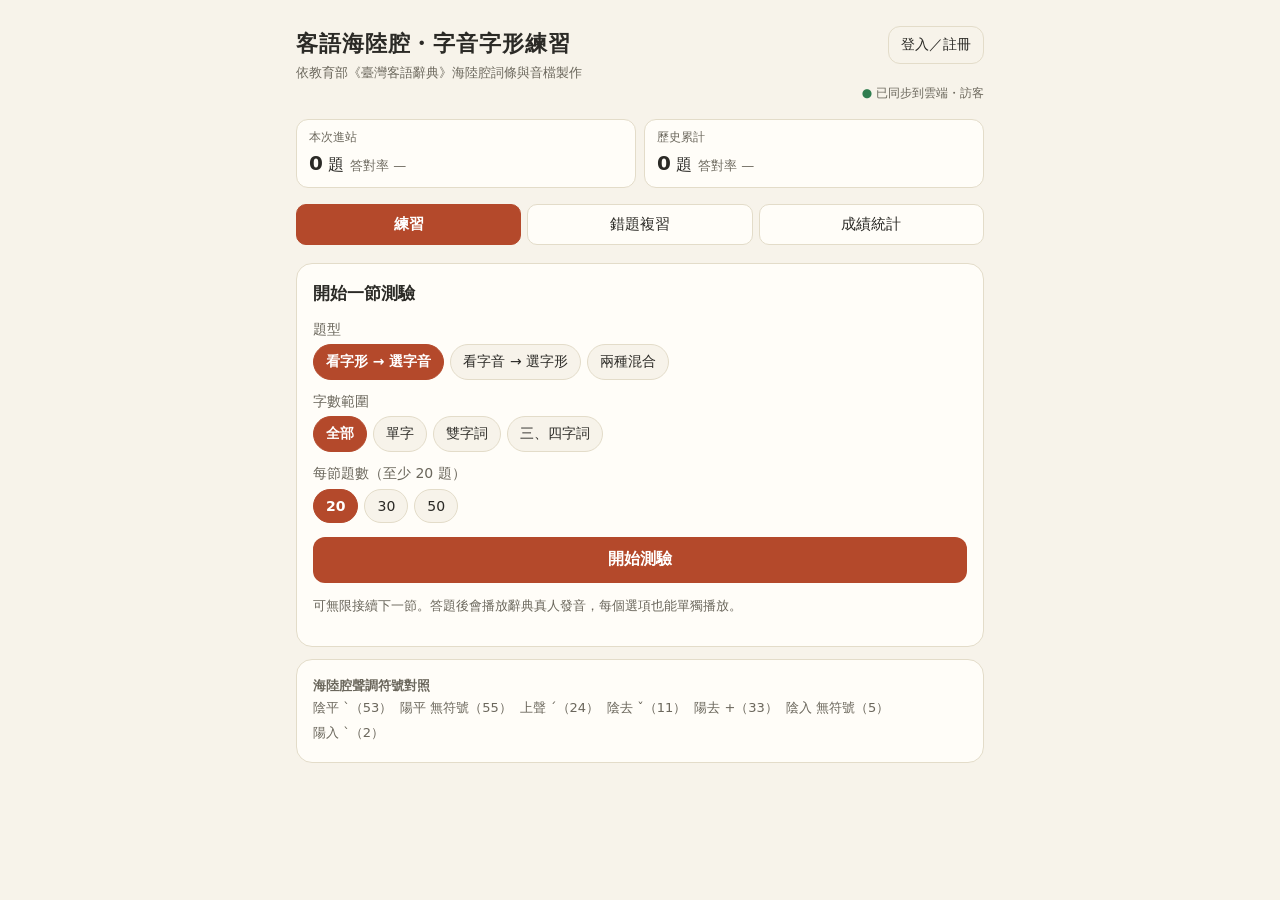
==== index.html @ d8249b53 "客語海陸腔字音字形練 客語海陸腔字音字形練" ====
<!doctype html>
<html lang="zh-Hant-TW">
<head>
<meta charset="utf-8">
<meta name="viewport" content="width=device-width, initial-scale=1">
<title>客語海陸腔字音字形練習</title>
<meta name="description" content="依教育部《臺灣客語辭典》海陸腔詞條，練習字形與字音配對，附語音、訂正解釋與錯題複習。">
<style>
:root{
  --bg:#f7f3ea; --card:#fffdf8; --ink:#2b2a26; --sub:#6b675c; --line:#e3dcc9;
  --brand:#b4492b; --brand-ink:#ffffff; --good:#2f7d4f; --good-bg:#e3f3e8;
  --bad:#b3261e; --bad-bg:#fbe6e3; --hint:#f3e6b8; --chip:#efe8d6;
}
@media (prefers-color-scheme: dark){
  :root:not([data-theme="light"]){
    --bg:#1b1a17; --card:#26241f; --ink:#f1ece0; --sub:#a9a392; --line:#3a372e;
    --brand:#e0714f; --brand-ink:#1b1a17; --good:#6fcf97; --good-bg:#1f3a2a;
    --bad:#ff8a80; --bad-bg:#3d2220; --hint:#4a4120; --chip:#34312a;
  }
}
:root[data-theme="dark"]{
  --bg:#1b1a17; --card:#26241f; --ink:#f1ece0; --sub:#a9a392; --line:#3a372e;
  --brand:#e0714f; --brand-ink:#1b1a17; --good:#6fcf97; --good-bg:#1f3a2a;
  --bad:#ff8a80; --bad-bg:#3d2220; --hint:#4a4120; --chip:#34312a;
}
*{box-sizing:border-box}
html{-webkit-text-size-adjust:100%}
body{margin:0;background:var(--bg);color:var(--ink);
  font-family:"Noto Sans TC","PingFang TC","Microsoft JhengHei",system-ui,sans-serif;line-height:1.6}
.han{font-family:"Noto Serif TC","Hanazono Mincho A","Hanazono Mincho B","TW-Kai","PMingLiU-ExtB","MingLiU-ExtB","Source Han Serif TC","Songti TC",serif}
.wrap{max-width:720px;margin:0 auto;padding:12px 16px 80px}
header{padding:14px 0 6px}
h1{font-size:22px;margin:0;letter-spacing:.04em}
h1 small{display:block;font-size:13px;font-weight:400;color:var(--sub);letter-spacing:0;margin-top:2px}
.stats{display:grid;grid-template-columns:1fr 1fr;gap:8px;margin:10px 0}
.stat{background:var(--card);border:1px solid var(--line);border-radius:12px;padding:8px 12px}
.stat b{display:block;font-size:12px;color:var(--sub);font-weight:500}
.stat span{font-size:20px;font-weight:700}
.stat em{font-style:normal;font-size:13px;color:var(--sub);margin-left:6px}
nav.tabs{display:flex;gap:6px;margin:8px 0 12px;position:sticky;top:0;background:var(--bg);padding:6px 0;z-index:5}
nav.tabs button{flex:1;padding:10px 6px;border:1px solid var(--line);background:var(--card);color:var(--ink);
  border-radius:10px;font-size:15px;cursor:pointer;font-family:inherit}
nav.tabs button[aria-selected="true"]{background:var(--brand);color:var(--brand-ink);border-color:var(--brand);font-weight:700}
.card{background:var(--card);border:1px solid var(--line);border-radius:16px;padding:16px;margin-bottom:12px}
.card h2{font-size:17px;margin:0 0 10px}
label.f{display:block;font-size:14px;color:var(--sub);margin:10px 0 4px}
.seg{display:flex;flex-wrap:wrap;gap:6px}
.seg button{padding:8px 12px;border:1px solid var(--line);background:var(--bg);color:var(--ink);border-radius:999px;font-size:14px;cursor:pointer;font-family:inherit}
.seg button[aria-pressed="true"]{background:var(--brand);color:var(--brand-ink);border-color:var(--brand);font-weight:600}
.btn{display:inline-flex;align-items:center;justify-content:center;gap:6px;padding:12px 18px;border-radius:12px;border:0;
  background:var(--brand);color:var(--brand-ink);font-size:16px;font-weight:700;cursor:pointer;font-family:inherit;min-height:46px}
.btn.ghost{background:transparent;color:var(--ink);border:1px solid var(--line);font-weight:500}
.btn.block{width:100%}
.btn:disabled{opacity:.5;cursor:default}
.progress{height:8px;background:var(--chip);border-radius:99px;overflow:hidden;margin:6px 0 12px}
.progress i{display:block;height:100%;background:var(--brand);width:0;transition:width .3s}
.qhead{display:flex;justify-content:space-between;font-size:13px;color:var(--sub)}
.prompt{font-size:13px;color:var(--sub);margin-top:10px}
.stem{text-align:center;margin:8px 0 16px;word-break:break-all}
.stem.form{font-size:48px;line-height:1.25}
.stem.sound{font-size:30px;font-weight:600;line-height:1.5}
.opts{display:grid;gap:10px}
.opt{display:flex;align-items:stretch;border:2px solid var(--line);border-radius:14px;background:var(--bg);overflow:hidden}
.opt .pick{flex:1;text-align:left;border:0;background:transparent;color:var(--ink);padding:12px 14px;cursor:pointer;font-family:inherit;font-size:20px;min-height:56px}
.opt .pick .k{display:inline-block;width:24px;height:24px;line-height:24px;text-align:center;border-radius:50%;background:var(--chip);font-size:13px;margin-right:8px;vertical-align:middle;font-family:system-ui}
.opt .pick .t{vertical-align:middle}
.opt .pick .sub{display:none;font-size:13px;color:var(--sub);margin-top:4px;font-family:"Noto Sans TC","Microsoft JhengHei",sans-serif}
.opt .spk{display:none;border:0;border-left:1px solid var(--line);background:var(--chip);color:var(--ink);width:56px;font-size:22px;cursor:pointer}
.opt .spk.playing{background:var(--hint)}
.answered .opt .pick{cursor:default}
.answered .opt .pick .sub{display:block}
.answered .opt .spk{display:block}
.opt.correct{border-color:var(--good);background:var(--good-bg);box-shadow:0 0 0 3px color-mix(in srgb,var(--good) 30%,transparent)}
.opt.wrong{border-color:var(--bad);background:var(--bad-bg)}
.opt.correct .k{background:var(--good);color:#fff}
.opt.wrong .k{background:var(--bad);color:#fff}
.explain{margin-top:14px;border-radius:12px;padding:12px 14px;background:var(--chip);font-size:15px}
.explain.ok{background:var(--good-bg)}
.explain.no{background:var(--bad-bg)}
.explain h3{margin:0 0 6px;font-size:16px}
.explain p{margin:4px 0}
.explain .pron{font-weight:700;font-size:18px}
.explain .eg{color:var(--sub);font-size:14px}
.tag{display:inline-block;background:var(--hint);border-radius:6px;padding:0 6px;font-size:13px;margin:0 2px}
.actions{display:flex;gap:8px;margin-top:14px;flex-wrap:wrap}
.actions .btn{flex:1}
.grid3{display:grid;grid-template-columns:repeat(3,1fr);gap:8px;text-align:center}
.big{font-size:30px;font-weight:700}
.muted{color:var(--sub);font-size:13px}
table{width:100%;border-collapse:collapse;font-size:14px}
th,td{padding:6px 4px;border-bottom:1px solid var(--line);text-align:left;vertical-align:middle}
.bar{height:10px;background:var(--chip);border-radius:99px;overflow:hidden;min-width:60px}
.bar i{display:block;height:100%;background:var(--good)}
.wl{display:flex;align-items:center;gap:8px;padding:8px 0;border-bottom:1px solid var(--line)}
.wl .w{font-size:22px;min-width:64px}
.wl .p{flex:1;font-size:14px}
.wl .p small{display:block;color:var(--sub)}
.mini{border:1px solid var(--line);background:var(--chip);color:var(--ink);border-radius:8px;padding:6px 10px;cursor:pointer;font-size:16px}
.mini.playing{background:var(--hint)}
.sync{font-size:12px;color:var(--sub);text-align:right}
.sync.ok::before{content:"● ";color:var(--good)}
.sync.err::before{content:"● ";color:var(--bad)}
.toast{position:fixed;left:50%;bottom:24px;transform:translateX(-50%);background:#222;color:#fff;padding:10px 16px;border-radius:10px;font-size:14px;opacity:0;pointer-events:none;transition:opacity .25s;z-index:20;max-width:90%}
.toast.show{opacity:1}
.legend{font-size:13px;color:var(--sub)}
.legend span{display:inline-block;margin:2px 8px 2px 0}
.hide{display:none!important}
.hrow{display:flex;gap:10px;align-items:flex-start;justify-content:space-between}
.acct{min-height:38px;padding:8px 12px;font-size:14px;flex:none;max-width:48%;overflow:hidden;text-overflow:ellipsis;white-space:nowrap}
.modal{position:fixed;inset:0;background:rgba(0,0,0,.5);display:flex;align-items:center;justify-content:center;padding:16px;z-index:30;overflow:auto}
.modal .card{width:100%;max-width:420px;margin:0}
.inp{width:100%;padding:12px;border:1px solid var(--line);border-radius:10px;background:var(--bg);color:var(--ink);font-size:16px;font-family:inherit}
.modal a{color:var(--brand)}
@media (min-width:560px){ .stem.form{font-size:60px} .opts{grid-template-columns:1fr 1fr} }
</style>
</head>
<body>
<div class="wrap">
  <header>
    <div class="hrow">
      <h1>客語海陸腔・字音字形練習<small>依教育部《臺灣客語辭典》海陸腔詞條與音檔製作</small></h1>
      <button class="btn ghost acct" id="btnAuth">登入／註冊</button>
    </div>
    <div class="sync" id="sync">連線中…</div>
  </header>

  <div class="stats" aria-live="polite">
    <div class="stat"><b>本次進站</b><span id="sSessN">0</span> 題<em id="sSessR">答對率 —</em></div>
    <div class="stat"><b>歷史累計</b><span id="sAllN">0</span> 題<em id="sAllR">答對率 —</em></div>
  </div>

  <nav class="tabs" role="tablist">
    <button role="tab" id="tabPractice" aria-selected="true" data-tab="practice">練習</button>
    <button role="tab" id="tabReview" aria-selected="false" data-tab="review">錯題複習</button>
    <button role="tab" id="tabStats" aria-selected="false" data-tab="stats">成績統計</button>
  </nav>

  <main>
    <!-- 練習設定 -->
    <section id="vSetup">
      <div class="card">
        <h2>開始一節測驗</h2>
        <label class="f">題型</label>
        <div class="seg" id="segMode">
          <button data-v="form2sound" aria-pressed="true">看字形 → 選字音</button>
          <button data-v="sound2form" aria-pressed="false">看字音 → 選字形</button>
          <button data-v="mixed" aria-pressed="false">兩種混合</button>
        </div>
        <label class="f">字數範圍</label>
        <div class="seg" id="segLen">
          <button data-v="all" aria-pressed="true">全部</button>
          <button data-v="1" aria-pressed="false">單字</button>
          <button data-v="2" aria-pressed="false">雙字詞</button>
          <button data-v="34" aria-pressed="false">三、四字詞</button>
        </div>
        <label class="f">每節題數（至少 20 題）</label>
        <div class="seg" id="segN">
          <button data-v="20" aria-pressed="true">20</button>
          <button data-v="30" aria-pressed="false">30</button>
          <button data-v="50" aria-pressed="false">50</button>
        </div>
        <div class="actions"><button class="btn block" id="btnStart">開始測驗</button></div>
        <p class="muted">可無限接續下一節。答題後會播放辭典真人發音，每個選項也能單獨播放。</p>
      </div>
      <div class="card legend">
        <b>海陸腔聲調符號對照</b><br>
        <span>陰平 ˋ（53）</span><span>陽平 無符號（55）</span><span>上聲 ˊ（24）</span><span>陰去 ˇ（11）</span><span>陽去 +（33）</span><span>陰入 無符號（5）</span><span>陽入 ˋ（2）</span>
      </div>
    </section>

    <!-- 作答 -->
    <section id="vQuiz" class="hide">
      <div class="card" id="qCard">
        <div class="qhead"><span id="qSec">第 1 節</span><span id="qNo">1 / 20</span></div>
        <div class="progress"><i id="qBar"></i></div>
        <div class="prompt" id="qPrompt"></div>
        <div class="stem" id="qStem"></div>
        <div class="opts" id="qOpts"></div>
        <div class="explain hide" id="qExp"></div>
        <div class="actions hide" id="qActs">
          <button class="btn ghost" id="btnReplay">🔊 再聽題目</button>
          <button class="btn" id="btnNext">下一題 ▶</button>
        </div>
      </div>
      <button class="btn ghost block" id="btnQuit">結束本節並回到首頁</button>
    </section>

    <!-- 小節結果 -->
    <section id="vResult" class="hide"></section>

    <!-- 複習 -->
    <section id="vReview" class="hide"></section>

    <!-- 統計 -->
    <section id="vStats" class="hide"></section>
  </main>
</div>
<div class="modal hide" id="authBox" role="dialog" aria-modal="true" aria-labelledby="authTitle">
  <form class="card" id="authForm" autocomplete="on">
    <h2 id="authTitle">會員登入</h2>
    <div class="seg" id="authTabs">
      <button type="button" data-m="login" aria-pressed="true">登入</button>
      <button type="button" data-m="signup" aria-pressed="false">註冊</button>
    </div>
    <label class="f" for="aEmail" id="aEmailL">電子信箱</label>
    <input class="inp" id="aEmail" type="email" autocomplete="email" required>
    <label class="f" for="aPw" id="aPwL">密碼（至少 6 個字元）</label>
    <input class="inp" id="aPw" type="password" autocomplete="current-password" minlength="6">
    <p class="muted" id="aMsg" role="status"></p>
    <div class="actions"><button class="btn" id="aGo" type="submit">登入</button><button class="btn ghost" id="aClose" type="button">先以訪客使用</button></div>
    <p class="muted"><a href="#" id="aForgot">忘記密碼？</a>　登入後，成績與錯題庫可在不同裝置同步；原本這台裝置的訪客成績會自動併入帳號。</p>
  </form>
</div>
<div class="toast" id="toast"></div>

<script>
/* ================= 設定 ================= */
const SB_URL="https://ktsmglzfefzqhcuomkll.supabase.co";
const SB_KEY="eyJhbGciOiJIUzI1NiIsInR5cCI6IkpXVCJ9.eyJpc3MiOiJzdXBhYmFzZSIsInJlZiI6Imt0c21nbHpmZWZ6cWhjdW9ta2xsIiwicm9sZSI6ImFub24iLCJpYXQiOjE3OTA5ODk1ODIsImV4cCI6MjEwNjU2NTU4Mn0.lUqXBvu08UcNbUG4oprHgB-vDdq1NVybJeIF-fjJZR0";
const AUDIO_BASE="https://hakkadict.moe.edu.tw/static/audio/";
const TONES={"53":["陰平","ˋ"],"55":["陽平",""],"24":["上聲","ˊ"],"11":["陰去","ˇ"],"33":["陽去","+"],"5":["陰入",""],"2":["陽入","ˋ"]};
/* 資料欄位：[序號, 詞目, 音讀(數字調), 音檔, 釋義, 例句] */
const RAW=[[45,"長年菜","chong55 ngien55 coi11","45-2-1-1-l.mp3","一種臺灣民間過年時吃的菜餚，象徵長壽。將芥菜洗淨切段，汆燙後以薑爆炒，並加入高湯燉煮而成。","過年愛用肥湯來炆長年菜食。"],[49,"出年假","chud5 ngien55 ga11","50-2-1-1-l.mp3","出年關。農曆正月初五後，為年假的結束。","出年假過後，大家都愛去上班咧。(正月初五後，大家都要去上班了。)"],[386,"入年假","ngib2 ngien55 ga11","394-2-1-1-l.mp3","農曆12月25日以後，開始進入過年假期。","頭擺入年假過後，就開始打甜粄準備過年。"],[395,"年三十","ngien55 sam53 shib2","404-2-1-1-l.mp3","除夕。舊曆年的最後一天，在農曆十二月二十九日或三十日。","今晡日係年三十，大家都會轉老屋團圓。"],[2270,"餔娘","bu53 ngiong55","2339-2-1-1-l.mp3","妻子、老婆。","阿舅公一生人都無討餔娘，老咧已孤栖。(舅公一輩子都沒娶老婆，老來很孤寂。)"],[2274,"阿伯","a33 bag5","2345-2-1-1-l.mp3","1.伯父。父親的哥哥。 2.年紀長於父親的男人。","昨暗晡阿伯請大家食飯。(昨天晚上伯父請大家吃飯。)"],[2275,"阿爸","a33 ba53","2346-2-1-1-l.mp3","爸爸、父親。","阿爸今年退休以後愛轉去莊下戴。"],[2319,"茶米","ca55 mi24","2391-2-1-1-l.mp3","經過加工乾燥烘焙，可沖泡的茶葉。","這茶米係今年正摘个春茶，請來食一杯。(（這茶葉是今年剛採的春茶，請喝一杯。）)"],[2504,"春聯","chun53 lien55","2587-2-1-1-l.mp3","農曆新年時，以紅紙書寫並張貼在大門兩側的吉祥聯語。","阿爸當會寫大字，見到過年都會自家寫春聯來貼。"],[2765,"宮廟","giung53 miau33","2860-2-1-1-l.mp3","廟宇。奉祀神佛、先賢聖哲的處所。","臺灣个宮廟起到當靚，過年過節當多人去拜。"],[2798,"恭喜發財","giung53 hi24 fad5 coi55","2894-2-1-1-l.mp3","祝他人發財，為新年祝賀的吉祥話。","新正年頭，大家相見面都會講恭喜發財。"],[3001,"財神爺","coi55 shin55 rha55","3113-2-1-1-l.mp3","1.神話傳說中掌管錢財的神。 2.戲稱掌管錢財或能給人錢財的人。","過年个時節，當多人都會去拜財神爺求財運。(過年的時候，很多人都會去拜財神爺祈求財運。)"],[3468,"發粄","fad5 ban24","3595-2-1-1-l.mp3","發糕。一種以米漿摻入發粉與糖，蒸製而成的粄食。多用於春節或祭祖之時，以象徵大發好運。","阿米姊炊个發粄盡得訣，逐年過年當多人拜託佢炊。(阿米姐蒸的發糕很得要領，每年過年有很多人拜託他蒸。)"],[4070,"甜粄","tiam55 ban24","4232-2-1-1-l.mp3","年糕。糯米磨漿壓乾，摻入砂糖搓揉攪拌後，放入蒸籠蒸製而成。外觀呈淡褐色。農曆過年時，用來祭祖、敬神，也是重要的年節食品。","頭擺見天穿日，阿婆就會煎甜粄來拜神。(以前每到天穿日，奶奶就會煎年糕來拜神。)"],[4145,"水粄","shui24 ban24","4315-2-1-1-l.mp3","用小碗盛在來米漿，蒸炊而成的粄。有甜、鹹兩種口味。甜水粄由拌入砂糖或黑糖的米漿製成，呈棕色。鹹水粄則由米漿加入少許鹽…","食朝食水粄仔較毋耐飽，吂到晝就肚屎枵咧。(早餐吃水粄較不耐飽，還沒到中午就餓了。)"],[4997,"阿","a33","hk0000000001-1-2","2.語頭，用於排行、小名之前，常與「牯、嫲……」等連用，來表示稱呼。 3.表疑問、驚訝等語氣。 1.敬詞，多用於長輩…","阿祥牯。"],[4998,"阿妗","a33 zim55","hk0000000009-1-2","稱謂。指嬸嬸。","後日愛去阿妗屋下看人迎龍。(（後天要去嬸嬸家看人舞龍。）)"],[4999,"阿公婆","a33 gung53 po55","hk0000000020-1-2","祖先。","過年過節，大家都會轉來老屋敬阿公婆。(（逢年過節，大家都會回來老家拜祖先。）)"],[5000,"阿公太","a33 gung53 tai11","hk0000000021-1-2","稱謂。曾祖父，稱呼父親的祖父。","阿公太歲數恁大，身體還當健。(曾祖父的年紀很大但身體還很健康。)"],[5001,"阿姆哀","a33 me53 oi53","hk0000000023-1-2","驚嘆語氣詞。意指「哎呀！我的媽呀！我的天啊！」等。","阿姆哀！恁酸个虎頭柑你也敢食！(（我的天呀！那麼酸的虎頭柑你也敢吃！）)"],[5002,"阿婆官","a33 po55 gon53","hk0000000024-1-2","喻做事沒有魄力，軟弱無能的主事者。","縣長係父母官，愛惜子民係應該，毋好變到阿婆官，喃喃呢呢。(縣長是父母官，應該要疼惜縣民，不可變成軟弱無能，沒有魄力的官。)"],[5003,"阿山仔","a33 san53 er55","hk0000000025-1-2","過去對外省人不禮貌的稱呼。","這下大家看著外省人，毋會喊佢阿山仔咧。(（現在大家看到外省人，不會叫他「阿山仔」了。）)"],[5008,"亞","a24","hk0000000034-1-2","1.比較次一級的。 2.亞細亞洲的簡稱。","亞軍。"],[5009,"亞聖","a24 shin11","hk0000000036-1-2","道德才學僅次於聖人的人，一般指孟子而言。","「亞聖」孟子係戰國時代人，一生人發揚孔子个思想。(亞聖孟子是戰國時代人，一生發揚孔子的學說。)"],[5010,"啞","a24","hk0000000037-1-2","1.人或動物因生理缺陷或疾病而喪失說話的功能，無法發聲。 2.形容嗓子乾澀、發音困難，聲音枯竭。 3.小孩子學說話的…","啞仔。"],[5011,"啞仔","a24 er55","hk0000000038-1-2","啞巴。","莫看佢係啞仔，佢个手斯非常巧哦！(（別看他是個啞巴，他的手可是很靈巧哦！）)"],[5012,"啞口無言","a24 kieu24 vu55 ngien55","hk0000000040-1-2","質問、駁斥時沉默不語或無言以對，或理屈詞窮、無話可說。","被告分法官問到啞口無言。(被告被法官問到啞口無言。)"],[5013,"押","ab5","hk0000000041-1-2","1.在文書或契約上簽名或畫記號。 2.把財物交給他人作擔保。 3.拘留。 4.跟隨看管。 5.賭博下注。","畫押。"],[5014,"押韻","ab5 rhun33","hk0000000043-1-2","詩詞歌賦中，某些句子的末字，使用韻母相同或相近的字，使音調和諧優美。","佢个詩文作品押韻押著已和諧好聽，讀起來當有韻味。(他的詩文作品押韻押得很和諧好聽，讀起來很有韻味。)"],[5015,"鴨","ab5","hk0000000044-1-2","動物名。游禽類，嘴扁腳短，趾間有連蹼，善游，不善飛。可分為家鴨、野鴨兩種。",""],[5016,"鴨春","ab5 chun53","hk0000000045-1-2","鴨蛋的委婉語。平常生活上多講鴨卵，在山歌上則用鴨春。","鴨春比雞卵大一息仔，已多農家人拿來滷鹹卵。(鴨蛋比雞蛋大一些，許多農家拿來醃鹹蛋。)"],[5017,"鴨仔","ab5 er55","hk0000000046-1-2","鴨子。「田鴨」和「番鴨」均為鴨的品種。一般而言，「雌田鴨」因會生蛋，所以人類加以飼養以收其蛋；「水鴨仔」指的是「雁鴨…","有盡多隻鴨仔在陂塘肚泅水。(有很多隻鴨子在池塘裡游泳。)"],[5018,"鴨肉","ab5 ngiug5","hk0000000050-1-2","鴨肉。","鴨肉當好食。(鴨肉很好吃。)"],[5019,"鴨仔聽雷","ab5 er55 tang53 lui55","hk0000000054-1-2","像鴨子聽見雷聲一般，聽不出所以然。比喻一個人對所接收的訊息無法理解。","阿婆聽英文歌就像鴨仔聽雷共樣。(奶奶聽英文歌就像鴨子聽雷般，什麼都聽不懂。)"],[5022,"壓制","ab5 zhi11","hk0000000060-1-2","1.用強力使對方就範。 2.一種柔道動作。以身軀伏壓對手，使其無法反抗。","中共用武力壓制天安門事件。(中共用武力壓制天安門事件。)"],[5023,"扼","ag5","hk0000000061-1-2","1.用力掐住。 2.握。","扼頸根。"],[5024,"扼手","ag5 shiu24","hk0000000062-1-2","握手。彼此伸出手相互握住，以表示友善或禮貌。","開幕酒會个時節，市長摎在場个人客扼手問好。(（開幕酒會上，市長跟在場的客人握手問好。）)"],[5025,"軛","ag5","hk0000000063-1-2","架於牛、馬頸背上用以拉車的曲木。","牛軛。"],[5026,"挨","ai53","hk0000000064-1-2","1.靠近、迫近。 2.拖延、消磨、等待。 3.依照次序。 4.摩擦、擠。","挨兼來。"],[5027,"挨粄","ai53 ban24","hk0000000065-1-2","將米和水磨成米漿。","原在人逐年過年就會挨粄來做甜粄、發粄摎菜頭粄。(以前人每年過年都會將米磨成漿來做年糕、發糕及蘿蔔糕。)"],[5028,"挨礱","ai53 lung55","hk0000000066-1-2","碾米。用轉動磨石的方式將穀的外殼脫去。","頭擺个莊下人，愛摎穀㧡去礱間挨礱，盡辛苦。(以前的鄉下人，要將穀挑去碾米廠碾米，很辛苦。)"],[5029,"挨著神頭","ai53 do24 shin55 teu55","hk0000000067-1-2","遭逢到凶神惡鬼而導致身體不適或遇事不順。","恁久毋知係挨著神頭無？身體毋係幾鬆爽，做事又無順序。(近來不知是否沖撞了神煞？身體不是很舒服，工作又不順利。)"],[5030,"挨礱披波","ai53 lung55 pi53 po53","hk0000000068-1-2","1.螳螂。一種昆蟲，節肢動物，全身呈綠色或土黃色，體長、腹部肥大，頭呈扁三角形，前肢作鎌形有刺，用以捕食他蟲。 2.…","娘婆頂高停一隻挨礱披波，面前兩支腳迎啊迎仔，像伐鐮樣。(芒草上停了一隻螳螂，面前兩隻腳揮來揮去，像劈草刀一般。)"],[5031,"挨生挨死","ai53 sang53 ai53 si24","hk0000000069-1-2","隱忍苟活。","戰國時代个越王句踐臥薪嘗膽，挨生挨死，就全全係為著報仇、收回失土。(戰國時代的越王句踐臥薪嘗膽，隱忍苟活，全都是為了報仇、收復失土。)"],[5032,"挨身過去","ai53 shin53 go11 hi11","hk0000000070-1-2","人多很擁擠，側著身子走過去；形容擦身而過。",""],[5034,"唉","ai53","hk0000000072-1-2","嘆詞。表示驚訝的語氣。","唉哦！你仰會恁慶？(哎唷！你怎會這麼厲害？)"],[5036,"唉","ai53","hk0000000074-1-2","嘆詞。表示驚訝或讚美的語氣。","唉哉。"],[5037,"唉","ai24","hk0000000075-1-2","嘆詞。表示驚訝或痛苦的語氣。","唉喲！"],[5038,"矮","ai24","hk0000000076-1-2","1.形容人的身材短小，與「高」相對。 2.卑下的。","矮牯仔。"],[5039,"矮細","ai24 se11","hk0000000077-1-2","形容一個人身材短小。","這儕人生來已矮細。(這個人生來就身材很短小。)"],[5040,"矮頓頓","ai24 dun24 dun24","hk0000000079-1-2","形容身材矮矮胖胖的樣子。亦可說「矮頓頓仔」。","該隻細妹仔雖然生來矮頓頓，毋過做事已遽板。(那個女孩子雖然長得矮矮胖胖的，但是做事情很索利。)"],[5041,"矮古董","ai24 gu24 dung24","hk0000000080-1-2","（眨）身材短小的人。","該矮古董盡有學問。(那個矮子很有學問。)"],[5045,"隘","ai11","hk0000000084-1-2","1.險要的地方。 2.古時防人入侵的山棧。","隘口。"],[5046,"隘寮下","ai11 liau55 ha53","hk0000000086-1-2","守隘口的人住的草寮。","這下个苗栗公館老名安做隘寮下，因為清朝時節棧有隘勇。(現在的苗栗公館舊地名叫隘寮下，因為清朝有隘勇進駐。)"],[5047,"庵","am53","hk0000000087-1-2","1.圓頂的小草屋。 2.尼姑住的廟堂。","草庵。"],[5048,"掩","am53","hk0000000089-1-2","1.遮蔽、遮蓋。 2.綁編物件以圍住。","掩等。"],[5049,"醃","am53","hk0000000090-1-2","原指用鹽漬物，今指鹽漬的或醃製用的。","醃瓜仔（醃漬的越瓜或越瓜）、醃缸(寬口大腹之陶缸，常用於醃漬蔬菜、肉類)"],[5050,"醃瓜仔","am53 gua53 er55","hk0000000092-1-2","1.越瓜；拿來製醬瓜的生瓜。 2.醬瓜。","這條醃瓜仔皮當賁，削斯毋得落。(（這條越瓜皮很厚，很難削。）)"],[5051,"掩","am24","hk0000000093-1-2","隱藏、掩藏。","掩磡。"],[5052,"掩磡","am24 kam24","hk0000000094-1-2","隱匿、藏匿。","恁大个事情，無法度掩磡。(這樣大的事，沒法子隱匿。)"],[5053,"盦","am53","hk0000000095-1-2","1.器皿的蓋子。 2.古代用來裝盛食物的器皿。","打盦覆。"],[5054,"盦盦覆","am53 am53 pug5","hk0000000096-1-2","1.物體的正面朝下趴覆。 2.趴著。","老時人起屋，屋頂揚紅瓦，張槽挺挺昂，覆槽盦盦覆，恁樣就毋會漏水咧！(早期人蓋房子，屋頂蓋紅瓦，凹面瓦仰躺舖，凸面瓦覆蓋上去，這樣就不會漏水啦！)"],[5055,"暗","am11","hk0000000097-1-2","1.不明亮的、光線不足的、黑夜的。與「明」相對。 2.祕密不使人知、不公開的。與「明」相對。","暗摸叮咚。"],[5056,"暗暗","am11 am11","hk0000000098-1-2","很暗的樣子。","天色看起來暗暗，怕會落水囉！(（天色看起來很暗，恐怕會下雨了！）)"],[5057,"暗昏","am11 fun53","hk0000000101-1-2","指太陽下山後天色變暗。","做忒事，堵堵暗昏，大家遽遽轉屋下。(事做完時剛好天黑，大家趕緊回家。)"],[5058,"暗號","am11 ho33","hk0000000102-1-2","暗中所做的記號。","佢驚自家个皮箱仔摎別人个搞共下，所以在皮箱仔項做暗號。(他怕自己的皮箱和別人的搞混，所以在皮箱上做暗號。)"],[5059,"暗巷","am11 hong33","hk0000000103-1-2","黑暗的街道。","斷烏咧，在暗巷肚行，試著當得人驚。(（天黑了，在暗巷裡走，覺得很令人害怕。）)"],[5060,"暗窿","am11 lung55","hk0000000104-1-2","1.隧道。 2.密道。隱密的地道。","施工單位準備對這座山仔个底下打一條暗窿，方便大家通行。(施工單位準備從這座山底部打通一條暗道，方便大家通行。)"],[5061,"暗殺","am11 sad5","hk0000000106-1-2","乘人不備而暗中殺害。","證人驚會分人暗殺，要求警察保護佢。(證人怕會被人暗殺，要求警察保護他。)"],[5062,"暗示","am11 shi33","hk0000000107-1-2","用間接、含蓄的方法來表達意思。","老妹暗示𠊎，今晡日係佢个生日。(妹妹暗示我，今天是她的生日。)"],[5063,"暗算","am11 son11","hk0000000108-1-2","1.心算。 2.暗地裡算計害人。","阿婆無讀書，毋過佢暗算當慶，開雜貨店錢銀毋識算差。(奶奶沒讀書，不過他心算很厲害，開雜貨店金錢不曾算錯。)"],[5064,"暗晡夜","am11 bu53 rha33","hk0000000110-1-2","今天晚上。","暗晡夜，你有閒無？(今天晚上，你有空嗎？)"],[5065,"暗冬冬","am11 dung53 dung53","hk0000000111-1-2","形容很暗、無光亮的樣子。","這間房裡背無半盞燈，看起來暗冬冬。(（這間房間裡一盞燈也沒有，看起來暗暗的。）)"],[5066,"暗晡時頭","am11 bu53 shi55 teu55","hk0000000113-1-2","夜晚時分。","好天个暗晡時頭，大家坐在禾埕尞涼，當鬆爽。(晴天的晚上，大家坐在院子乘涼，很舒爽。)"],[5067,"暗箭難防","am11 zien11 nan55 fong55","hk0000000114-1-2","暗中有意的傷害很難防範。","人講：「暗箭難防。」這就係愛𫣆細義提防小人个暗中陷害。(人說：「暗箭難防。」這就是要我們小心提防小人的暗中陷害。)"],[5068,"暗箭傷人","am11 zien11 shong53 ngin55","hk0000000115-1-2","乘人不備，暗中使用不正當手段傷害他人。","阿姆哀！暗箭傷人个事情你也做得出來。(我的媽呀！暗中傷害他人的事情你也做得出來。)"],[5069,"暗摸叮咚","am11 mo53 din55 dung55","hk0000000116-1-2","漆黑一片，天色或周遭空間暗得看不見的樣子。","停電个時節，滿哪仔都暗摸叮咚，摸毋著路來行。(（停電的時候，漆黑一片，摸不到路來走。）)"],[5072,"盎","ang53","hk0000000121-1-2","盛液體的瓶子。","盎仔。"],[5073,"盎","ang55","hk0000000122-1-2","",""],[5074,"盎零","ang55 lang55","hk0000000123-1-2","固執，處事不知依常規進行。","你仰般恁盎零？任講都講毋會伸俥！"],[5075,"凹","au55","hk0000000124-1-2","內縮、陷下之處。","腳凹（膝蓋後方部位）、手凹（手肘內側部位）、山凹(山陷下去的地方)。"],[5078,"拗","au24","hk0000000127-1-2","1.折。使物斷裂。 2.使物彎曲。","拗花（折花）、拗牛眼（採龍眼）。"],[5079,"拗花","au24 fa53","hk0000000128-1-2","採摘花朵。","在公園儘採拗花會分人罰。(在公園隨意摘花會被罰。)"],[5080,"拗腰","au24 rhau53","hk0000000129-1-2","前後彎腰、左右側彎。","朝晨頭个公園肚，有人在該打拳，有人拗腰，大家運動保康健。(早晨時分的公園裡，有人在那打拳，有人彎腰，大家運動保健康。)"],[5081,"詏","au11","hk0000000131-1-2","動。辯駁、爭辯。","詏數（為錢財或帳目爭論）、詏嘴（爭論、爭辯）、相詏（互相爭辯）、硬詏(強辯)"],[5082,"懊","au11","hk0000000134-1-2","反悔怨恨。","懊惱。"],[5083,"巴","ba53","hk0000000136-1-2","1.奉承、討好。 2.手掌。 3.身體向前傾靠在物體上。","巴結。"],[5085,"巴掌","ba53 zhong24","hk0000000138-1-2","手掌。","阿爸將糖仔放到老妹个手巴掌項。(爸爸把糖果放到妹妹的手掌上。)"],[5086,"巴掌嫲","ba53 zhong24 ma55","hk0000000139-1-2","手掌。","佢个巴掌嫲大又有力，排球拍啊去，無人擋得核。(他的手掌大而有力，排球拍出去，沒人擋得住。)"],[5087,"叭","ba53","hk0000000140-1-2","見【喇叭】。",""],[5088,"芭","ba53","hk0000000141-1-2","見【芭蕉】。",""],[5089,"爸","ba53","hk0000000143-1-2","稱謂。泛指子女對父親的一種稱呼。","阿爸。"],[5090,"笆","ba53","hk0000000146-1-2","用竹子圍成的柵欄。","籬笆。"],[5091,"背","ba55","hk0000000147-1-2","1.以背來承擔。 2.將衣服套在身上。 3.負荷、擔負。","背細人仔。"],[5093,"背著","ba55 do24","hk0000000150-1-2","背著。","佢因為賭徼輸當多錢，背著一身債。(他因為賭博輸了很多錢，背了一身債。)"],[5094,"背鑊","ba55 vog2","hk0000000152-1-2","駝背。背部彎曲拱起。","隔壁个阿伯跢倒，背筋著傷，醫好嗄變背鑊背鑊咧！(隔壁的老伯跌倒，背脊受傷，醫好後竟變成駝背了！)"],[5095,"背帶魚","ba55 dai11 ng55","hk0000000154-1-2","白帶魚。","漁船入港，下下來歸堆金若若銀白色个背帶魚，魚販仔早早就在該等等咧。(漁船進港，卸下來一大堆閃亮亮銀白色的白帶魚，魚販子老早就在那等著了。)"],[5096,"背家濟仔","ba55 ga53 zi11 er55","hk0000000155-1-2","靠討飯、要錢過活的人。",""],[5097,"背細人仔","ba55 se11 ngin55 er55","hk0000000156-1-2","",""],[5098,"把變","ba24 bien11","hk0000000159-1-2","形容人腦筋靈活，有許多創新求變的點子。","阿松伯个滿子盡把變，見有較新型个頭路，佢就比人走先行，總係到今還吂做出較像樣个成績。(（阿松伯的么兒很能創新，每每有較新型的事業，他就比人先行一步，只是到現在還沒做出較可觀的成…"],[5099,"把守","ba24 shiu24","hk0000000161-1-2","抵擋護衛。","李將軍把守城門，百姓做得安心過夜。(李將軍把守城門，百姓可以安心過夜。)"],[5100,"把握","ba24 vog5","hk0000000162-1-2","1.掌握、抓住。 2.成功的信心。","景氣毋好，有好个工作機會就愛把握。(這擺个考試，𠊎當有把握。)"],[5101,"靶","ba24","hk0000000163-1-2","射擊的目標。","靶場。"],[5102,"叭","ba55","hk0000000164-1-2","狀聲詞。用以形容汽車、機車喇叭等聲音。","叭叭。"],[5103,"八角樓","bad5 gog5 leu55","hk0000000171-1-2","屋子四面八方敞亮通明，比喻富貴人家富麗堂皇的房屋。","等𠊎有錢咧，就愛來起一棟八角樓。(（等我有錢了，就要建一棟四面八方採光都很好的房子。）)"],[5104,"八角亭","bad5 gog5 tin55","hk0000000172-1-2","頂端結構有八個角的亭子；其八角象徵八卦，有驅邪避凶的作用。","下晝𫣆就在山項个八角亭見面。(下午我們就在山上的八角亭見面。)"],[5105,"八字腳","bad5 sii33 giog5","hk0000000173-1-2","形容人走路，雙腳撇開就像八字一樣。通常有內、外八字之分。","正學行个細人仔，輒常八字腳踣踣跌 。(剛學走路的小孩，常會八字腳走路跌跌撞撞。)"],[5106,"八面威風","bad5 mien11 vui53 fung53","hk0000000175-1-2","喻聲勢浩大，十分神氣。","該公司个大頭家，逐擺出門八面威風，有盡多夥計跈等。(那個公司的大老闆，每次出門都八面威風，有很多夥計跟著。)"],[5107,"八仙過海","bad5 sien53 go11 hoi24","hk0000000176-1-2","雜劇名。明朝無名氏撰。敘述八位仙人一起赴蟠桃大會，回程遇海，呂洞賓倡議不得乘雲，須各以寶物投水乘之而過，於是八仙各顯…",""],[5109,"缽","bad5","hk0000000178-1-2","泛稱可用來盛湯、裝食物的圓形金屬或陶瓷用具。","缽頭。"],[5110,"缽頭","bad5 teu55","hk0000000179-1-2","可用來盛湯、裝食物的圓形陶瓷用具。","灶頭面个缽頭肚有番薯湯，若係肚屎枵，做得去舀來食。(灶臺上的缽子裡有番薯湯，要是肚子餓了，可以去舀來吃。)"],[5111,"撥","bad5","hk0000000180-1-2","1.調頭寸。 2.用手撥動。 3.提出、提出部分發放。","撥錢(向人借錢)"],[5112,"撥開","bad5 koi53","hk0000000181-1-2","推開又會自動合起的動作。","佢䟘床撥開眠帳，跋腳就走。(他起床撥開蚊帳，拔腿就跑。)"],[5113,"拔","bad2","hk0000000183-1-2","1.甩動。 2.甩掛、披掛。 3.羈絆。 4.牽連。 5.誇大舖張。","牛拔尾(牛甩動尾巴。)"],[5114,"蹳","bad2","hk0000000184-1-2","用力擺動。","魚尾蹳來蹳去。(魚尾擺來擺去。)"],[5115,"百般","bag5 ban53","hk0000000187-1-2","各式各樣。","百般頭路起頭難。(各行各業創業都不容易。)"],[5116,"百花","bag5 fa53","hk0000000188-1-2","各種花卉。","春天到來百花開。(春天來到各種花卉盛開。)"],[5117,"百樣","bag5 rhong33","hk0000000190-1-2","各式各樣。","一樣米畜百樣人。(一種米養各式各樣的人。)"],[5118,"百分率","bag5 fun53 lid2","hk0000000192-1-2","以百分法表示兩數之間的比例關係。亦稱為「百分比」。","一隻月花在娛樂个錢有幾多，用百分率來表示盡清楚。(一個月花在娛樂的錢有多少，用百分率來表示最清楚。)"],[5119,"百籃肚","bag5 lam55 du24","hk0000000193-1-2","比喻食量大、胃口好，什麼都吃下肚的人。","該隻百籃肚正食啊飽又在該食點心咧。(那個大胃王剛吃飽又在那吃點心了。)"],[5120,"百姓公","bag5 siang11 gung53","hk0000000194-1-2","民間設廟奉祀各路無主孤魂時對祂的敬稱。","有兜地方會看著伯百姓公个廟，這係世間人對該兜無祀孤魂个善心。(有些地方會看見有應公的廟，這是世間的人對那些無祀孤魂的善心。)"],[5121,"百科全書","bag5 ko53 cion55 shu53","hk0000000195-1-2","一種工具書。普遍搜羅各門類的知識，用分別條目的方式加以簡明介紹的工具書。","百科全書就像係一位無所不知个先生。(百科全書就像是一位無所不知的老師。)"],[5122,"百年歸壽","bag5 ngien55 gui53 shiu33","hk0000000196-1-2","（婉）人老死。因不忍直言死亡而改以委婉之辭替代。","這棟大樓个落成，係老校長百年歸壽前个心願。(這棟大樓的落成，是老校長仙逝前的心願。)"],[5123,"百戰百勝","bag5 zhan11 bag5 shin11","hk0000000197-1-2","每戰必勝。","追求百戰百勝係球場上每隻隊伍个願望。(追求百戰百勝是球場上每一個隊伍的願望。)"],[5125,"伯","bag5","hk0000000199-1-2","1.稱謂。尊稱父親的哥哥。 2.尊稱年齡或輩分較高的人。 3.古人以兄弟長幼排行中最大的為伯。 5.妻子稱丈夫的哥哥…","大伯、二伯。"],[5127,"伯公火","bag5 gung53 fo24","hk0000000203-1-2","1.夜晚出現在野外的赤紅色火光，傳說是土地公廟神靈顯現。 2.土地公廟的燈火。","阿姆講暗晡頭看著外背个紅火，係伯公火，毋使驚。(母親說晚上看到外面紅色的火，是土地公顯靈的火光，不用害怕。)"],[5128,"伯公下","bag5 gung53 ha53","hk0000000204-1-2","土地公廟裡外。","閒閒來去伯公下行棋、打嘴鼓。(（空閒的時候去土地公廟下棋、聊天。）)"],[5129,"伯勞嫲","bag5 lo55 ma55","hk0000000205-1-2","1.動物名。泛指伯勞科鳥類。在臺灣可看到的有留鳥棕背伯勞，候鳥有紅尾伯勞，迷鳥有虎紋伯勞和牛頭伯勞。 2.（貶）伯勞…","逐年秋冬个時節，伯勞嫲會飛來臺灣南部過冬。(每年秋冬的時候，伯勞鳥會飛來臺灣南部過冬。)"],[5130,"伯公生鬚","bag5 gung53 sang53 si53","hk0000000206-1-2","形容不慌不忙、從容不迫，老到的樣子。","佢來這位食頭路既經十年咧，遇著事情就像伯公生鬚，毋會緊張咧。(（他來這裡工作已經十年了，遇到事情都很老到，不會緊張了。）)"],[5131,"佰","bag5","hk0000000207-1-2","百的大寫。",""],[5132,"柏","bag5","hk0000000208-1-2","柏科植物的總稱。常綠喬木。性耐寒，葉小、鱗形，紋理細密，是上好材質。有扁柏、側柏、檜柏、羅漢柏等數種。","柏樹。"],[5133,"跋毋起","bag5 m55 hi24","hk0000000211-1-2","爬不起來。","該下跍忒久，這下腳痺痺嗄跋毋起。(剛才蹲太久，現在腳麻麻的爬不起來。)"],[5134,"跋䟘起來","bag5 hong11 hi24 loi55","hk0000000212-1-2","爬起來。","你毋係愛睡目？仰又跋䟘起來？(你不是要睡覺？怎麼又爬起來？)"],[5135,"擘","bag5","hk0000000213-1-2","1.用手將東西扯裂或從附著處剖離。 2.張開。","擘開來（向兩邊張開、用手剝開）、擘柑仔（剝橘子）、擘兩析（撕成兩片）、擘滑髀（被撕裂了）、擘紙（把紙扯爛）、擘書（把書本撕毀）、擘單（掣據；允准）、擘嘴角（撕扯臉頰，指懲罰亂講…"],[5136,"擘開","bag5 koi53","hk0000000214-1-2","剝開、剖開，分其物為二。","摎柑仔擘開來食。(把橘子剝開來吃。)"],[5137,"跛","bai55","hk0000000218-1-2","腳有殘疾，行走時身體歪斜，無法平衡。","跛腳。"],[5138,"排","bai55","hk0000000221-1-2","一個接一個，照順序擺列。","排列仔（排隊）。"],[5139,"擺","bai24","hk0000000222-1-2","1.來回搖動。 2.次、回。","搖搖擺擺、擺來擺去。"],[5140,"拜","bai11","hk0000000223-1-2","一種禮節行為。（1）對人低頭拱手行禮，或兩手扶地跪下磕頭。 （2）對神明的行禮。有時合掌，有時執香。 2.訪問人或看…","交拜、叩拜。"],[5141,"拜佛","bai11 fud2","hk0000000225-1-2","參拜神佛。一般指信奉佛教的禮拜行為。","食齋、拜佛愛誠心。(吃齋、拜佛要誠心。)"],[5142,"拜見","bai11 gien11","hk0000000226-1-2","恭敬的參見尊長。","過來拜見先生，佢係盡有名个書法大師。(過來拜見老師，他是最有名的書法大師。)"],[5143,"拜過","bai11 go11","hk0000000227-1-2","祭拜過。","這隻雞仔吂有拜過伯公，還做毋得食。(這隻雞還沒拜過土地公，還不可以吃。)"],[5144,"拜候","bai11 heu33","hk0000000228-1-2","拜訪問候。","畢業恁多年咧，有閒愛去拜候教授。(（畢業這麼多年了，有空時要去拜訪問候教授。）)"],[5145,"拜望","bai11 mong33","hk0000000230-1-2","拜訪問候。","天光日愛去拜望多年無見个朋友。(明天要去拜訪問候多年沒見的朋友。)"],[5146,"拜年","bai11 ngien55","hk0000000232-1-2","向人行禮慶賀新年的禮俗。","新正年頭去人屋下拜年，大體都會帶等路去。(新春期間去別人家裡拜年，通常都會帶伴手禮去。)"],[5149,"拜壽","bai11 shiu33","hk0000000236-1-2","恭賀尊長生日。","這婿郎䟓䟓㓾隻雞仔來去摎厥丈人老拜壽。(女婿專程殺隻雞帶去給岳父拜壽。)"],[5150,"拜堂","bai11 tong55","hk0000000238-1-2","舊式婚禮的一種儀式。指新婚夫婦在禮堂跪拜高堂。今日也作為結婚的代稱。","拜堂過後兩人就結公婆咧，愛互相尊重、互相𢯭手。(（拜堂之後兩人就是夫妻了，要互相尊重、互相幫忙。）)"],[5151,"拜伯公","bai11 bag5 gung53","hk0000000239-1-2","祭拜土地公。","昨晡下晝，跈等阿姆去拜伯公。(昨天下午，跟著媽媽去拜土地公。)"],[5152,"拜觀音","bai11 gon53 rhim53","hk0000000240-1-2","祭拜觀音。","這間廟係拜觀音个，香火當盛。(這間廟是拜觀音的，香火鼎盛。)"],[5153,"拜神明","bai11 shin55 min55","hk0000000241-1-2","祭拜一切神的通稱。","拜神明係求心安，毋過乜愛靠自家打拚。(拜神明是求心安，不過也要靠自己努力。)"],[5154,"拜祖公","bai11 zu24 gung53","hk0000000242-1-2","祭拜祖宗。","年三十暗晡，先拜祖公正食團圓飯。(除夕夜，先祭拜祖宗才吃團圓飯。)"],[5155,"拜阿公婆","bai11 a33 gung53 po55","hk0000000243-1-2","祭拜歷代祖先。","新娘正入門，愛先拜阿公婆。(新娘才進門，要先祭拜歷代祖先。)"],[5156,"班車","ban53 cha53","hk0000000245-1-2","有固定路線，並按排定時間行駛的車輛。","逐日朝晨早早䟘床趕早班車上班。(每日早上很早起床趕早班車上班。)"],[5157,"般般","ban53 ban53","hk0000000248-1-2","種種、樣樣。","這儕人無麼个缺點，般般好。(這個人沒什麼缺點，樣樣好。)"],[5158,"斑","ban53","hk0000000249-1-2","雜色的。","斑點。"],[5159,"斑鳩","ban53 gieu53","hk0000000250-1-2","動物名。後頸有黑色的斑輪環，因其善鳴，故又稱「鳴鳩」。",""],[5160,"斑馬","ban53 ma53","hk0000000251-1-2","動物名。比馬略小，形似驢，身有白底黑條狀的斑紋。好群棲，產於美非二洲。",""],[5161,"搬","ban53","hk0000000252-1-2","1.使出力氣用雙手移動較笨重或較大物體的位置。 2.遷移、借貸。 3.挑撥、離間。","搬徙。"],[5162,"搬運","ban53 rhun33","hk0000000253-1-2","把東西搬動或運送到別處。","在搬運東西該下，請你細義兜仔。(在搬運易損物品時，請你小心點。)"],[5163,"搬屋","ban53 vug5","hk0000000255-1-2","1.搬動遷移住處。 2.泛指移動物品的原來位置或地點。","佢打算在今年三月底搬屋。(（他打算在今年三月底搬家。）)"],[5164,"頒","ban53","hk0000000257-1-2","1.賜給、發給。 2.宣布、公布。","頒獎、頒發。"],[5165,"頒布","ban53 bu11","hk0000000258-1-2","政府或高級行政主管機關將某項政令布告大眾。","中華民國憲法係民國三十六年頒布个。(中華民國憲法是民國三十六年頒布的。)"],[5166,"扳","ban53","hk0000000259-1-2","動。以手按扶。","扳好勢（扶好）、扳等(扶著)"],[5167,"扳等","ban53 den24","hk0000000260-1-2","扶著。","摎𠊎扳等梯仔，𠊎愛爬上屋頂去清排水溝。(幫我扶著梯子，我要爬到屋頂去清排水溝。)"],[5168,"扳頭揇頸","ban53 teu55 nam24 giang24","hk0000000261-1-2","勾肩搭背。形容舉止親暱、關係友好的樣子。","佢兜像兄弟仔樣，感情當好，輒常看著佢兜扳頭揇頸共下尞。(他們就像兄弟一樣，感情很好，經常看到他們勾肩搭背一起玩。)"],[5169,"板","ban24","hk0000000262-1-2","1.平而薄的木片。 2.不靈活、不動的。例：死板板。",""],[5170,"版","ban24","hk0000000263-1-2","1.印刷所用的版式。 2.印刷物印行的次數。 3.報紙或雜誌的版面或版別。 4.印刷物的刻版。 5.量詞。計算報紙頁…","鉛版。"],[5171,"版權","ban24 kien55","hk0000000264-1-2","著作者或出版人，根據法規所擁有的權利。","這本書个版權賣著已多錢。(這本書的版權賣了很多錢。)"],[5172,"版圖","ban24 tu55","hk0000000265-1-2","泛指國家疆域或領域。","佢个事業版圖越做越大。(他的事業版圖越做越大。)"],[5173,"粄","ban24","hk0000000266-1-2","以米做成的各種糕點。","甜粄（年糕）、艾粄（艾草糕）、發粄（發糕）、菜頭粄（蘿蔔糕）、粄嫲（燙熟的粄團）、粄印（將粄塑形、印出花樣的模子）、粄氣笐（蒸粄時用以透氣的竹管）、粄漿(製作糕點的米漿)"],[5174,"粄圓","ban24 rhan55","hk0000000267-1-2","湯圓。","人講冬節食吔過粄圓就大一歲咧。(人家說冬至吃了湯圓就長一歲了。)"],[5175,"半斤","ban11 gin53","hk0000000270-1-2","一斤十六兩，半斤即八兩。","自家一儕人定定，買半斤水果斯罅食。(自己一個人而已，買半斤水果就夠吃了。)"],[5176,"半朝","ban11 zhau53","hk0000000274-1-2","喻短暫的時刻。","俗語講得好：「在家千日好，出門半朝難。」一點也毋會錯。(俗語說得好：「在家千日好，出門半日難。」一點也不會錯。)"],[5177,"半晝","ban11 zhiu11","hk0000000275-1-2","1.指早上十點左右的時刻。亦可說「半晝仔」。 2.指約莫兩個小時的時間。亦可說「半晝仔」。","𠊎做事做到半晝仔，肚屎就枵咧，若係無食兜點心怕忍毋到當晝哦！(這件事情加半晝斯做得好。)"],[5178,"半點鐘","ban11 diam24 zhung53","hk0000000276-1-2","半個小時。","打電腦半點鐘，愛停下來尞一下，目珠正毋會看壞。(打電腦半小時，要停下來休息一下，視力才不會受損。)"],[5179,"半中央","ban11 dung53 ong53","hk0000000277-1-2","即正中央，正中間或正中心的位置。","車仔停在大路半中央，實在當危險。(（車子停在馬路正中央，真的很危險。）)"],[5180,"半鹹腥","ban11 ham55 siang53","hk0000000279-1-2","有點鹹有點腥的味道。","這肉食起來試著半鹹腥半鹹腥，像人無幾萋樣。(這肉吃起來感覺有點鹹有點腥，好像不太新鮮的樣子。)"],[5181,"半肥腈","ban11 pui55 ziang53","hk0000000283-1-2","指半肥半瘦的肉類。","割一料半肥腈个豬肉，拿來七月半拜伯公。(（買一條半肥半瘦的豬肉，準備拿來七月半拜土地公。）)"],[5182,"半山排","ban11 san53 pai55","hk0000000284-1-2","半山腰。","茶樹種在半山排，因為較當日，所以生著當好。(（茶樹種在半山腰的地方，因為日照充足，生長得特別好。）)"],[5183,"半天橋","ban11 tien53 kiau55","hk0000000290-1-2","離地面很高的橋。","落水過，東片山頭个虹斯像一條彩色个半天橋。(下過雨，東邊山上的彩虹就像一座掛在半空中的天橋。)"],[5184,"半尷不尬","ban11 gam53 bud5 gai11","hk0000000293-1-2","形容事情進行到一半，不上不下、進退兩難的狀態。","佢事做到半尷不尬就湢瀉，害接手个人毋知愛仰仔收尾。"],[5185,"半夜三更","ban11 rha33 sam53 gang53","hk0000000295-1-2","指深夜。","佢逐日半夜三更還在該讀書，有罅煞猛！(他每天深夜了還在唸書，實在勤奮！)"],[5186,"半離半棧","ban11 li55 ban11 can11","hk0000000296-1-2","事情做到一半沒做完。","起屋起到半離半棧，愛仰般收尾？(房子蓋到一半而已，要怎麼收尾？)"],[5187,"半月十日","ban11 ngied2 shib2 ngid5","hk0000000297-1-2","指一段時間。","𠊎有時半月十日正轉老屋一擺。(我有時候過了一段時間才回老家一次。)"],[5188,"半途而廢","ban11 tu55 rhi55 fui11","hk0000000298-1-2","事情沒做成功就停止，比喻做事情有始無終。","現下頭路待遇毋好，當多人做到半途而廢，所以三十零吂定疊。(（現在工作待遇不好，很多人做的有頭沒尾，所以三十多歲都還沒穩定。）)"],[5189,"半信半疑","ban11 sin11 ban11 ngi55","hk0000000299-1-2","有點兒相信，也有點兒懷疑，對於是非真假無法判定。","佢講个話這變該變，𠊎對佢半信半疑。(他說的話前後說詞不一，我對他半信半疑。)"],[5192,"扮","ban11","hk0000000303-1-2","1.裝飾、化妝。 2.喬裝、化裝。","打扮。"],[5193,"絆","ban11","hk0000000304-1-2","1.以繩狀物、帶狀物稍作纏繞束縛、橫阻。 2.引申為約束、纏累的意思。","絆著（纏住、牽連到）、絆等（用條狀物縛住；被牽制住）、絆肚屎（用肚圍縛住腹部）、牛絆胲（繫在牛脖下使軛固定的繩子）、絆橫忒(絆倒了)"],[5194,"絆著","ban11 do24","hk0000000305-1-2","1.被繩索類的東西絆到。 2.引申指被事情糾纏住或牽連到。","電線分風搓吹斷忒，過路愛細義，毋好分佢絆著。(電線被颱風吹斷，過路要小心，不要被它絆著。)"],[5195,"絆人","ban11 ngin55","hk0000000306-1-2","糾纏、懇求人。","𠊎毋想去看展覽，佢強強愛絆人去，高不將斯摎佢共下去看看啊。(我不想去看展覽，他硬拉我去，不得已就和他一起去看看。)"],[5196,"邦","bang53","hk0000000307-1-2","1.古時諸侯的封土。 2.泛稱國家。","城邦。"],[5197,"邦交","bang53 gau53","hk0000000308-1-2","國與國間正式的外交關係。","國摎國个邦交，愛建立在互助互信，正有意義。(國與國的邦交，要建立在互助互信，才有意義。)"],[5198,"挷","bang53","hk0000000309-1-2","1.拉。自兩端牽引或使物伸長。 2.拔起。 3.推移、移動。 4.騰出。 5.使事情圓滿或簡單化。","挷想（抽高）、挷直（拉直）、挷索仔(拉繩子、拔河)"],[5199,"挷想","bang53 siong24","hk0000000310-1-2","指人發育期四肢抽長、身體長高變瘦的現象。","恁久無看著你，你像較挷想咧。(這麼久沒看到你，你好像比較高瘦了。)"],[5200,"砰","bang53","hk0000000311-1-2","1.形容重物落地或撞擊的巨大聲響。 2.形容槍枝發射的聲音。","砰一聲，斯摎門關起來。(砰一聲，就把門關起來。)"],[5201,"砰","bang11","hk0000000312-1-2","大聲責罵。","分人砰。"],[5202,"砰砰滾","bang11 bang11 gun24","hk0000000313-1-2","形容人生氣發飆時的聲響。","阿火伯當壞癖，一下毋堵好就砰砰滾，罵到火屎燦天。(阿火伯脾氣很差，一點不合意就發飆，罵聲火力全開。)"],[5203,"包仔","bau53 er55","hk0000000315-1-2","用麵皮包餡，蒸熟可吃的食品。","包仔蒸燒燒當好食。(包子蒸的熱熱的很好吃。)"],[5204,"包頭","bau53 teu55","hk0000000323-1-2","搶第一。","這儕人當好贏，麼个事全愛包頭。(這個人很愛爭，什麼事都要搶第一。)"],[5205,"包粟","bau53 siug5","hk0000000325-1-2","玉蜀黍、玉米。可以拿來煮熟當副食。","阿姆打早對菜園拗一大籃包粟轉來，講愛煠去市場賣。(媽媽一大早從菜園採一大籃玉米回來，說煮了要拿去市場賣。)"],[5206,"包心菜","bau53 sim53 coi11","hk0000000327-1-2","植物名，即包心白。又稱包心白菜，一般白菜細嫩可生炒或燙熟；包心白菜較大而厚實，需層層剝開，當配合其他肉類煮熟。",""],[5207,"胞","bau53","hk0000000331-1-2","1.包裹在胎兒外面的薄膜。 2.同父母所生的兄弟姊妹。 3.今稱同國或同民族的人。","胞衣。"],[5208,"胞衣跡","bau53 rhi53 ziag5","hk0000000333-1-2","指出生地。","竹東係𠊎个胞衣跡，該位有盡多𠊎細人時節个朋友。(（竹東是我的出生地，那裡有很多我小時候的朋友。）)"],[5209,"鮑","bau53","hk0000000334-1-2","見【鮑魚】。",""],[5210,"鮑魚","bau53 ng55","hk0000000335-1-2","2.鹽醃的鹹魚，味腥臭。 1.動物名。為軟體動物。肉質鮮美，可食。貝殼橢圓形，可入藥。","聽講鮑魚係當貴重个食材，今晡日有機會食著，實在係𠊎盡大个榮幸。(聽說鮑魚是很貴重的食物，今天有機會嚐到，真是我莫大的榮幸。)"],[5211,"飽","bau24","hk0000000336-1-2","1.滿足。 2.充滿。 3.充足、充份。 4.吃得滿足的狀態。 5.豆科植物種子充滿豆莢的樣子。","一飽眼福。"],[5212,"飽飽","bau24 bau24","hk0000000337-1-2","肚子填很滿的感覺。","食飽飽做毋得走喔！會胃痛。(吃的很飽的時候，不可以跑步唷！會胃痛。)"],[5213,"飽學","bau24 hog2","hk0000000338-1-2","學識廣博。","飽學之人，正有才調教人讀書識字。(飽學之人，才有能力教人讀書識字。)"],[5214,"飽足","bau24 ziug5","hk0000000339-1-2","1.吃飽喝足，由衷滿意。 2.對某事物感到足夠，無所貪求。","國家富強，百姓自然斯飽足。(國家富強，人民自然就飽足。)"],[5215,"飽𩜰𩜰","bau24 bid2 bid2","hk0000000341-1-2","形容吃得很飽。亦可說「飽𩜰𩜰仔」。","佢昨暗晡分人請，食到飽𩜰𩜰正轉來。"],[5216,"豹","bau11","hk0000000342-1-2","動物名。哺乳綱肉食性動物；似虎較小，毛黃褐色，背有黑圓斑；性凶猛，能上樹捕食其他獸類，傷害人畜。",""],[5217,"暴","bau11","hk0000000343-1-2","1.鼓起、突出。 2.裂開。","牙暴暴（暴牙）。"],[5218,"暴開","bau11 koi53","hk0000000345-1-2","指受外力拉扯而引起的裂開。","該領衫忒細，佢忒大箍，所以衫分佢著到暴開。(那件上衣太小，他太胖，所以衣服被他穿到暴開。)"],[5219,"暴筍","bau11 sun24","hk0000000346-1-2","植物長出幼筍或新芽。","清明水一落，滿山个竹仔就開始暴筍咧。(清明節的雨水一下，滿山的竹子就開始長出新筍了。)"],[5220,"暴線縫","bau11 sien11 pung33","hk0000000347-1-2","衣物的縫合處裂開來。","佢跍啊下去，褲襠底就弓到暴線縫。(他蹲下去，褲襠就繃裂開來了。)"],[5222,"爆開","bau11 koi53","hk0000000350-1-2","藉助外力如火藥或油火之類的幫助而使之裂開。",""],[5223,"爆裂","bau11 lied2","hk0000000351-1-2","著火破裂。",""],[5224,"爆炸","bau11 za11","hk0000000352-1-2","物體體積發生急速膨脹，使周圍氣壓產生強烈變化而炸破，發出巨大的聲響。",""],[5225,"比","be55","hk0000000353-1-2","肩並肩。","比比坐。"],[5226,"北","bed5","hk0000000354-1-2","1.方位名。 2.在北方或從北來的。 3.向北，表示行動的方向。","北片析。"],[5227,"北片","bed5 pien24","hk0000000357-1-2","北邊。","熱天个暗晡頭，北片个天頂看得著一隻大勺嫲，該就係北斗七星。(夏天夜晚，北邊的天上可以看見一個大水勺，那就是北斗七星。)"],[5228,"迫","bed5","hk0000000359-1-2","1.接近。 2.用暴力強逼。 3.緊急、急促。","迫近。"],[5229,"迫害","bed5 hoi33","hk0000000360-1-2","逼迫、傷害。","被害者受到壞人个迫害。(被害者受到歹人的迫害。)"],[5230,"逼","bed5","hk0000000361-1-2","1.威脅、強迫。 2.臨近、緊迫。","莫逼佢(別逼他)"],[5231,"逼著","bed5 do24","hk0000000362-1-2","受到外力或形勢壓迫。","阿叔分債務逼著，所以正會摎祖產賣忒。(叔叔被債務所逼，所以才會將祖產賣掉。)"],[5232,"逼近","bed5 kiun33","hk0000000363-1-2","",""],[5233,"冰雹","ben53 pog2","hk0000000366-1-2","水氣在對流雲中上下往返，結成冰粒落下至地面，尚未溶化仍呈固態冰粒者稱為冰雹，多發生在晚春或初夏。","昨晡日下晝落个冰雹盡大，差一息仔摎屋簷打壞咧。(（昨天下午下的冰雹很大，差一點把屋簷打壞了。）)"],[5234,"崩","ben53","hk0000000369-1-2","1.倒塌。 2.毀損、破壞。","崩下來。"],[5235,"崩崗","ben53 gong53","hk0000000370-1-2","懸崖。","這條路左片係嶇崖正片係崩崗，駛車愛細義兜仔。(這條路左邊是峭壁右邊是懸崖，開車要小心一點。)"],[5236,"檳","ben53","hk0000000371-1-2","見【檳榔】。",""],[5239,"凴著","ben11 do24","hk0000000374-1-2","用身體碰觸。","高壓電電壓大，毋好凴著。(高壓電電壓大，不可碰到。)"],[5240,"彪","biau53","hk0000000375-1-2","2.體形健壯如虎。 1.老虎身上的花紋。","彪形大漢。"],[5241,"標","biau53","hk0000000376-1-2","1.非根本。 2.記號、符號。 3.用文字表明。 4.準則。 5.依一定程序進行的估價作業。","治標。"],[5242,"標記","biau53 gi11","hk0000000377-1-2","",""],[5243,"標價","biau53 ga11","hk0000000378-1-2","1.標示出來的價格。 2.將物品標上價錢。","這領衫个標價恁貴，下擺正買。(愛摎商品標價，人客正方便買。)"],[5244,"飆","biau53","hk0000000379-1-2","1.跳。以腳蹬地，使身體往上或向前。 2.衝。牛飆走去 3.玩耍兜風。飆風 4.指植物快速長出、茁壯的狀態。飆禾串（…","飆等下（一路跳著下）、蹦飆(跳腳)"],[5245,"表仔","biau24 er55","hk0000000381-1-2","指表哥或表姊等的表親。","𠊎同吾表仔鬥股做生理，大家盡落力，所以賺大錢。(我和我的表親合資做生意，大家很努力，所以賺大錢。)"],[5246,"表哥","biau24 go53","hk0000000383-1-2","稱謂。用以稱姑媽、舅舅或姨母的兒子，而且年紀比自己為大者。","表哥這擺考試考个盡好。(表哥這次考試考得很好。)"],[5247,"表揚","biau24 rhong55","hk0000000386-1-2","對個人或團體公開表示讚美，並宣揚其事蹟。","好人好事係應該分人表揚个。(好人好事是應該被人表揚的。)"],[5248,"表明","biau24 min55","hk0000000388-1-2","把自己的意見或事情的真相表達明白。","抽查个結果表明這種包裝水盡淨俐。(抽查的結果表明了這種包裝水很乾淨。)"],[5249,"表白","biau24 pag2","hk0000000389-1-2","將自己的看法、感情或事情的真象對他人說明清楚。","同人表白自家做過个壞事情，盡毋容易開口。(向人表白自己做過的壞事，很不容易辦到。)"],[5250,"表叔","biau24 shug5","hk0000000391-1-2","稱謂。指父親的表弟。","表叔逐朝晨都去公園運動。(表叔每天早上都去公園運動。)"],[5251,"表彰","biau24 zhong53","hk0000000392-1-2","公開表揚或獎勵。","這擺个大會係愛表彰科學家个成就。(這次的大會是要表彰科學家的成就。)"],[5252,"表兄弟","biau24 hiung53 ti33","hk0000000393-1-2","稱謂。是指姑母、舅父或姨母的兒子。年紀比自己大的稱為表兄，比自己小的稱為表弟。","吾表兄弟做事盡煞猛，這下全部自家做頭家。(我的表兄弟做事很努力，現在全都自己當老闆。)"],[5253,"表姊妹","biau24 zi24 moi11","hk0000000394-1-2","稱謂。用來稱姑母、舅父或姨母的女兒。年紀比自己大的稱為表姐，比自己小的稱為表妹。","普通人表姊妹比叔伯姊妹還較親。(對一般人來說表姊妹比叔伯姊妹還要親近。)"],[5254,"滮","biu55","hk0000000395-1-2","噴射水柱。","滮尿（男性噴射尿液）、滮高高（噴得很高）、滮水（噴水）、滮遠遠（噴得很遠）、滮射(噴射)"],[5255,"滮尿","biu55 ngiau33","hk0000000396-1-2","男性用力小便。","田脣項兩個細人仔在該比賽滮尿，看麼人滮較遠。(（田邊兩個小孩站在那比賽用力小便，看誰射得比較遠。）)"],[5256,"陂","bi53","hk0000000397-1-2","1.池溏。 2.擋水的矮壩。","陂塘。"],[5257,"杯仔","bui53 er55","hk0000000401-1-2","杯子。","這隻杯仔忒細，換一隻大个來。(這個杯子太小，換一個大的來。)"],[5258,"杯水車薪","bui53 shui24 cha53 sin53","hk0000000402-1-2","整車的木柴起火了，只用一杯水去救。比喻所做之事對現實困境沒有幫助。","落這滴雨水真係杯水車薪，無辦法解決旱象下。(這點水真是杯水車薪，沒辦法解決旱象。)"],[5259,"卑","bi53","hk0000000403-1-2","低下、低微。","卑微。"],[5260,"卑微","bi53 mi55","hk0000000404-1-2","低下、微弱。","一隻卑微个小人物，還係可以做出偉大个事。(一個卑微的小人物，還是可以做出偉大的事。)"],[5263,"飛入","bui53 ngib2","hk0000000407-1-2","飛進去。","落大水，鳥仔通通飛入屋簷下。(下大雨，鳥兒全部飛入屋簷下。)"],[5264,"啡","bi53","hk0000000408-1-2","見【咖啡】。",""],[5265,"婢","bi53","hk0000000409-1-2","1.舊稱供人使喚的女子。 2.古時女子的自稱謙詞。","婢女。"],[5266,"悲","bui53","hk0000000410-1-2","1.哀傷、哀痛。 2.傷心的、哀怨的。 3.憐憫、憐惜。","悲傷。"],[5267,"悲慘","bui53 cam24","hk0000000411-1-2","悲哀慘痛。","這擺悲慘个教訓愛記入心，以後莫再犯。(這次悲慘的教訓要記在心裡，以後別再犯。)"],[5268,"悲觀","bui53 gon53","hk0000000412-1-2","對於人生或一切事物的發展，都抱持著消極的想法或缺乏信心。","莫恁悲觀！事情有時有日總會解決。(別這麼悲觀！事情總有一天總會解決。)"],[5269,"悲哀","bui53 oi53","hk0000000413-1-2","悲傷哀痛。","佢為著自家个識人毋罅感覺當悲哀。(他為了自己的識人不清感到很悲哀。)"],[5270,"悲傷","bui53 shong53","hk0000000414-1-2","悲痛傷心。","錢跌忒再賺就有，毋使悲傷。(錢掉了再賺就有，不用悲傷。)"],[5271,"碑","bi53","hk0000000415-1-2","1.刻有文字或圖案的石塊，用作為標誌、紀念之用。 2.石碑上所刻的書法資料。","功德碑。"],[5272,"碑石","bi53 shag2","hk0000000416-1-2","1.未刻或刻上文字並豎立以為紀念的石塊或石板。 2.墓碑。","手工打碑石係當食力合費工个事。(風水个碑石正面會刻祖籍，佢个子孫就知祖先老底係在哪位來个。)"],[5273,"碑帖","bi53 tiab5","hk0000000417-1-2","把石上所刻文字拓下來的影本。","文具店有賣書法碑帖。(文具店有賣書法碑帖。)"],[5274,"脾","bi55","hk0000000418-1-2","內臟之一。橢圓形，位於腹腔左上側。具製造白血球、淋巴球及分解紅血球，其可貯藏鐵質，調節脂肪與蛋白質的新陳代謝等功能：…",""],[5275,"嗶","bi55","hk0000000419-1-2","狀聲詞，形容口或笛子等所發出的聲音。","嗶嗶仔。"],[5276,"嗶嗶仔","bi55 bi55 er55","hk0000000420-1-2","笛子或哨子等的總稱。","放學時節，負責維護交通安全个老師，企在路口歕嗶嗶仔愛學生仔注意安全。(放學時，負責維護交通安全的老師，站在路口吹著哨子要學生們注意安全。)"],[5277,"比","bi24","hk0000000421-1-2","1.較量。 2.依照、仿照。 3.用手勢摹擬動作。 4.譬喻。 5.表示勝負結果的對比。 6.佛子弟的正式稱呼。 7…","比較。(沒標準。)"],[5279,"比照","bi24 zhau11","hk0000000424-1-2","1.按照已有格式或事例辦理。 2.比較對照。","拜託比照以前个方法來報價，正毋會算毋著數。(拜託按照以前的方法來報價，才不會算錯帳。)"],[5280,"比論講","bi24 lun33 gong24","hk0000000425-1-2","比方說、比如說。","有糖尿个人食東西愛謹，比論講，月餅昶甜最好少食。(有糖尿病的人吃東西要忌口，比方說，月餅太甜最好少吃。)"],[5281,"比手畫腳","bi24 shiu24 vag2 giog5","hk0000000426-1-2","以手腳做動作，幫助意思的表達，以求對方了解。","佢又在該比手畫腳，毋知愛講麼个？(他又在比手畫腳，不知道要說什麼？)"],[5282,"彼","bi24","hk0000000427-1-2","他、對方。","知己知彼。"],[5283,"髀","bi24","hk0000000428-1-2","1.指大腿。 2.計算家禽、家畜腿部切分的單位。一條腿為「一髀」。","腳髀（大腿）、腳髀棍（大腿）、雞髀（雞腿）、髀擂仔（剁下的雞腿上截）、蛤蟆髀（戲稱嬰兒的大腿）、鳥仔髀(像鳥腿一般細瘦的腿)"],[5284,"庇","bi11","hk0000000429-1-2","掩護、遮蔽。","包庇。"],[5287,"貝","bui11","hk0000000432-1-2","珍貴的東西。","寶貝。"],[5288,"泌","bi11","hk0000000433-1-2","將液體濾出。","泌水（濾出水）、泌米汁水（濾出洗米水）、泌飯（濾出舊時灶鍋飯的湯汁）、泌糜飲（濾出稀飯的湯汁）、泌菜味(濾出菜餚中的汁液)"],[5289,"祕","bi11","hk0000000435-1-2","私人的、不公開的或不讓他人知道的。","祕術。"],[5290,"陛","bi11","hk0000000440-1-2","古代宮殿最高臺階，為天子座處。後專指帝王或天子。","陛下。"],[5291,"狽","bui11","hk0000000441-1-2","傳說中的一種野獸，與狼相似且前腳較短。","狼狽為奸。"],[5292,"閉","bi11","hk0000000442-1-2","1.關住、合上。與「開」相對。 2.堵塞、阻塞。 3.終了。","閂門閉戶。"],[5293,"閉幕","bi11 mug5","hk0000000443-1-2","比喻活動或事情結束、停止。",""],[5295,"敝","bi11","hk0000000445-1-2","自稱的謙詞。","敝人。"],[5296,"痱","bui11","hk0000000446-1-2","因毛細孔排汗不順暢，而於皮膚表面隆起的小紅疹子，通常於夏天汗多之時發生。","熱痱仔。"],[5297,"痱","mui11","hk0000000447-1-2","因毛細孔排汗不順暢，而於皮膚表面隆起的小紅疹子，通常發於夏天汗多之時。","熱痱仔。"],[5298,"痺","bi11","hk0000000448-1-2","1.肢體麻木，失去感覺，不能隨意活動。 2.麻木、無感覺的。","痺忒（麻掉）、痺舌(痺痺（麻痺）、麻麻痺痺（麻麻的樣子）、痺藥（麻藥）、痺射)"],[5299,"弊","bi11","hk0000000449-1-2","1.害處、毛病。 2.不合法、不正當的事。","弊病。"],[5300,"弊病","bi11 piang33","hk0000000450-1-2","缺點、缺失、毛病。","大樓招標个計畫，因為弊病多，可能愛再過拖一個月。(大樓招標的計畫，因為弊病多，可能要再拖一個月。)"],[5301,"幣","bi11","hk0000000451-1-2","有標準價格、可作為交易媒介的東西。","新臺幣。"],[5302,"蔽","bi11","hk0000000452-1-2","1.遮蓋、遮掩。 2.受遮瞞、欺騙。","遮蔽。"],[5303,"篦","bi11","hk0000000454-1-2","1.用竹片、牛骨或金屬等製成的細齒細縫梳子，用以梳理頭髮，亦可作為插在頭上的髮飾。 2.用篦子梳理。","篦仔。"],[5304,"篦仔","bi11 er55","hk0000000455-1-2","篦子。用竹片、牛骨或金屬等製成的細齒梳子，用以梳理頭髮，亦可作為插在頭上的髮飾。","姐婆梳頭那毛用个篦仔，係行嫁時帶過來个嫁妝。(外婆梳理頭髮用的篦子，是結婚時帶過來的嫁妝。)"],[5305,"斃","bi11","hk0000000456-1-2","死。","斃命。"],[5306,"壁","biag5","hk0000000458-1-2","1.牆。 2.險峻陡峭的山崖。 3.生物的組織，有維持保護的功用。 4.指才能出眾，辦事能力強。","石灰壁。"],[5307,"壁背","biag5 boi11","hk0000000459-1-2","牆壁後方那一面。","做人毋好緊講人个壞話，無定著壁背有人偷聽。(做人不要老說他人壞話，說不定牆外有人偷聽。)"],[5308,"壁項","biag5 hong33","hk0000000460-1-2","牆面上。","屋下細孲仔多，壁項分佢兜畫著烏烏。(家裡小孩兒多，牆上被他們畫得烏漆抹黑。)"],[5310,"壁背鬼","biag5 boi11 gui24","hk0000000463-1-2","（貶）指躲在暗地裡竊聽的人。","有人甘願做壁背鬼，專門打探人个祕密，買賣消息來賺錢。(有人情願做竊聽鬼，專門打探他人的祕密，買賣消息來賺錢。)"],[5311,"壁","biag5","hk0000000464-1-2","1.如牆一般直立著。 2.引申為筆挺的樣子。","壁直。"],[5313,"抨","biang53","hk0000000466-1-2","用手掌搧打。","抨巴掌（摔巴掌）、抨嘴角(摔耳光)"],[5314,"餅","biang24","hk0000000468-1-2","1.用穀類做成的食品，大多呈薄扁而圓的形狀。 2.形如餅狀的東西。","蕃薯餅。"],[5315,"餅仔","biang24 er55","hk0000000469-1-2","泛指所有用穀類做成，呈薄扁而圓形的餅類。","山肚買東西較毋方便，帶兜餅仔去，無定著半路會肚屎枵。(山裡買東西較不方便，帶些餅去，說不定半路上會肚子餓。)"],[5316,"柄","biang11","hk0000000470-1-2","1.器物上可執握的長形把手。 2.言語或行為可被人當作攻擊、要挾的事情或取笑的話題。","刀柄。"],[5317,"拚","biang11","hk0000000471-1-2","1.豁出去、不顧一切。 2.清理、整理。","打拚。"],[5318,"必開","bid5 koi53","hk0000000475-1-2","裂開。破裂分開。","歸箱榴槤全部忒熟，逐粒都必開來。(整箱的榴槤都太熟了，每顆都裂了開來。)"],[5319,"必壢","bid5 lag5","hk0000000476-1-2","裂開成溝狀。","頭前个紅毛泥路分地動動到必壢必壢，行毋得。(前面的水泥路被地震震裂成溝狀，不能通行。)"],[5320,"必目","bid5 mug5","hk0000000477-1-2","植物的種子裂開發芽。","穀種委勻兜仔，等必目時就毋會尖共下。(（稻穀種子撒勻些，待發芽時就不會全擠在一起。）)"],[5321,"必筍","bid5 sun24","hk0000000479-1-2","發芽、長出芽筍。","佢已會畜蘭花，一過厥手兩日仔就必筍咧。(他很會養蘭花，一經他的手兩天後就長出芽筍了。)"],[5322,"畢","bid5","hk0000000480-1-2","1.完結、結束。 2.皆、全部。","畢業。"],[5323,"畢業","bid5 ngiab2","hk0000000481-1-2","在學習上修完規定的課程，並獲得證書。","佢大學畢業過後，決定繼續考研究所。(他大學畢業以後，決定繼續考研究所。)"],[5324,"筆","bid5","hk0000000482-1-2","1.寫字或畫圖的用器。 2.指文章的寫作技巧或議論。 3.書寫、記述。 4.直。 5.量詞。（1）為計算文字筆畫數的…","毛筆。"],[5325,"筆直","bid5 chid2","hk0000000483-1-2","像筆桿一樣直，形容很直的樣子。","該個蒔田師傅當慶，蒔个禾行筆直。(（那個插秧師傅技術很好，秧行插得筆直。）)"],[5326,"筆鋒","bid5 fung53","hk0000000484-1-2","1.毛筆的尖端。 2.指書法筆畫的稜角。","毛筆照筆鋒个長短，有分長鋒、短鋒摎中鋒。(毛筆照筆鋒的長短，有分長鋒、短鋒和中鋒。)"],[5327,"筆跡","bid5 ziag5","hk0000000485-1-2","每個人寫字所特有的筆勢或習慣的筆法。","照筆跡來看，這封信仔係佢寫个。(從筆跡看來，這封信是他寫的。)"],[5328,"筆尖","bid5 ziam53","hk0000000486-1-2","筆的尖端部位。","這支水筆个筆尖都胠鬚了，用毋得咧。(（這支毛筆的尖端都開叉了，不能用。）)"],[5329,"筆墨","bid5 med2","hk0000000487-1-2","1.書寫用的筆和墨。 2.指文字、文章或書畫作品。","筆墨摎紙硯係文房四寶。(筆墨和紙硯是文房四寶。)"],[5330,"筆筒","bid5 tung55","hk0000000488-1-2","筒狀的裝筆用具。","昨晡日老弟分𠊎一隻竹仔刻个筆筒。(昨天老弟給我一個竹刻的筆筒。)"],[5331,"逼","bid5","hk0000000489-1-2","1.威脅、強迫。 2.接近、迫近。","逼人死。"],[5332,"碧","bid5","hk0000000490-1-2","青綠色的美石。","碧玉。"],[5333,"碧玉","bid5 ngiug2","hk0000000491-1-2","含鐵的石英石類礦物。有紅、黃、暗綠、灰藍等色。質地細密，不透明，可作飾品。",""],[5334,"嗶","bid2","hk0000000492-1-2","1.形容鳥鳴。 2.形容跳動、抖動的聲音。 3.形容敲擊或爆裂的聲音。 狀聲詞。","歸朝晨就聽著禾鷝仔嗶無停，𠊎當早就䟘床了。(整個早上就聽到麻雀叫個不停，我很早就起床了。)"],[5336,"編","bien53","hk0000000494-1-2","1.把長條形的物品交叉組織。 2.按一定的條理來排列組織。 3.蒐集創作。 4.泛指書籍或書本的某一部分。","編帽仔。"],[5337,"揙","bien24","hk0000000495-1-2","動。翻找。","揙冰箱（翻找冰箱裡的東西）、揙錢（翻找錢銀）、揙食（找東西吃）、揙書(翻書)"],[5338,"貶轉來","bien24 zhon24 loi55","hk0000000497-1-2","1.翻轉過來。 2.引申指事物進行熱絡，頻繁或熟練的樣子。","面頭前有車禍，幾下輛車仔都撞到貶轉來。(前面有車禍，好多輛車子都撞到翻轉過來。)"],[5339,"貶䟘起來","bien24 hong11 hi24 loi55","hk0000000498-1-2","1.把翻倒的東西翻正。 2.指小孩子睡覺翻身起來。","遽遽摎橫忒个油盎仔貶䟘起來，油都漏淨淨咧。(（快點把倒下來的油瓶扶正，油都漏光光了。）)"],[5340,"扁","bien24","hk0000000499-1-2","形狀寬而薄。","扁扁。"],[5342,"匾","bien24","hk0000000501-1-2","通常高懸在門上或牆上，供題字用的長方形木板或石板。","牌匾。"],[5343,"匾額","bien24 ngiag5","hk0000000502-1-2","將字題刻在木、石板上，並懸掛在門楣、壁上的橫額。","張醫生一生救人，病人送个答謝匾額，屋下个壁項掛到淰淰。(張醫生一生救人，病人送的答謝匾額，家裡的牆壁上掛得滿滿的。)"],[5344,"貶","bien24","hk0000000503-1-2","1.翻轉、翻覆。 2.減損、降低。 3.職務降級。","貶車（翻車）、貶面（翻面）、貶肚（想吐的樣子；魚翻白肚）、貶轉來（翻過來）、貶過去（翻越過去）、貶來貶去（翻來覆去）、貶忒（翻覆掉）、貶白（翻白）、貶被單（把被單翻過面）、貶穀…"],[5345,"遍","bien11","hk0000000504-1-2","量詞，計算動作頭尾經歷的單位。",""],[5346,"變","bien11","hk0000000505-1-2","1.更改、狀態或性質和以前不同。 2.使變。 3.禍亂。 4.翻臉。","變化。"],[5347,"兵","bin53","hk0000000507-1-2","1.戰士、軍隊。 2.有關軍事或戰爭的事。 3.專指軍隊中的基層成員。","兵營。"],[5348,"兵變","bin53 bien11","hk0000000508-1-2","1.軍隊不守軍紀、不聽指揮的違令叛變行動。 2.役男當兵時，女朋友變心，移情別戀，戲稱為「兵變」。","古代个宋太祖趙匡胤，因為陳橋兵變，作到皇帝。(古代的宋太祖趙匡胤，因為陳橋兵變，作了皇帝。)"],[5349,"兵馬","bin53 ma53","hk0000000511-1-2","指軍隊和武力裝備，亦泛指所擁有的人員及設備等。","堵著電腦方面个問題毋使煩勞，就𫣆這兜个兵馬，兩下半乜解決咧。(（遇到電腦方面的問題不必煩惱，就我們這些人員和設備，不出一下子就解決了。）)"],[5350,"兵卒","bin53 zud5","hk0000000512-1-2","士兵、戰士。","「空城計」係三國時代个孔明，用兩三個兵卒就騙過司馬懿个故事。(「空城計」是三國時代的孔明，用兩三個兵卒就騙過司馬懿的故事。)"],[5351,"兵挷齒扯","bin53 bang53 chi24 cha24","hk0000000513-1-2","形容因事情繁多，忙得不可開交。","這下到年底這段時間，公司个事情當多，長透都做到兵挷齒扯，有日無夜。"],[5352,"彬","bin53","hk0000000514-1-2","文雅、斯文、不粗野，與「斌」同。","文質彬彬。"],[5353,"賓","bin53","hk0000000515-1-2","1.客人，與「主」相對。 2.以禮相待。 3.歸順、服從。","賓客。"],[5354,"賓館","bin53 gon24","hk0000000516-1-2","接待賓客的館舍，供人休息或住宿的地方。","請問一下梨山賓館仰般去？(請問一下梨山賓館怎麼去？)"],[5355,"賓客","bin53 hag5","hk0000000517-1-2","客人。","暗晡夜有當多个賓客來屋下食飯。(今天晚上有很多客人來家裡吃飯。)"],[5356,"濱","bin53","hk0000000518-1-2","1.水邊。 2.臨近、接近。","湖濱。"],[5357,"檳","bin53","hk0000000519-1-2","見【檳榔】。",""],[5358,"秉","bin24","hk0000000521-1-2","1.用手持握。 2.主持、掌握。 3.依循、根據。 4.量詞。古時一秉等於十六斛，十斛為十斗，今十公石為一公秉。","秉筆。"],[5359,"摒","bin24","hk0000000522-1-2","1.用竹片等物刮屁股。 2.清除餘便的工具。 3.梳除。","摒屎（排便後用竹片等物刮屁股）、摒淨(屁股刮乾淨)"],[5360,"稟","bin24","hk0000000524-1-2","1.天生的本性。 2.承受。 3.下對上、卑對尊，或民眾對官署的陳述。","稟賦。"],[5361,"稟仔","bin24 er55","hk0000000525-1-2","訴訟者向法院表示其訴訟事件所用的文書。","同別儕人打官司愛先寫好稟仔分法院。(跟別人打官司要先寫好訴狀給法院。)"],[5362,"稟賦","bin24 fu11","hk0000000526-1-2","人天生就有的性質、體魄或資質。","老妹个稟賦好，當會讀書。(妹妹天賦優異，很會唸書。)"],[5363,"稟承","bin24 shin55","hk0000000527-1-2","接受上級的命令。","稟承長官个命令就愛做到。(接受長官的命令就要做到。)"],[5364,"奮","bin24","hk0000000528-1-2","掙扎。","奮走（掙脫）、奮㪐（掙脫）、奮命（拚命掙扎）、奮奮綻(一直掙扎)"],[5365,"奮命","bin24 miang33","hk0000000529-1-2","拚命的掙扎。","該條老鼠在老鼠扚町奮命，搣到歸身血流血濯。"],[5366,"枋","biong53","hk0000000531-1-2","2.木板，又作「板」。 3.車班。 4.建築名詞，兩柱之間起聯系作用的橫木，切斷面一般為矩形。 5.某一特定季節所栽…","枋仔。"],[5367,"枋仔","biong53 er55","hk0000000532-1-2","板子。硬質片狀物的通稱。","這頂眠床个枋仔全部都係黃肉仔做个。(（這張床的板子全部都是用肖楠木做的。）)"],[5368,"枋寮","biong53 liau55","hk0000000533-1-2","鄉鎮名。屬於臺灣屏東縣，位在臺灣的南端，面積約五十八平方公里。為臺灣縱貫鐵路的南終點。",""],[5369,"放","biong11","hk0000000534-1-2","1.去除約束，得到自由。 2.不拘束，任意、隨便。 3.發出。 4.停止學習、工作等。 5.擱置、置於某處。 6.鬆…","放行。(放任。)"],[5370,"放等","biong11 den24","hk0000000535-1-2","放著、放置。","這隻醃缸恁重，先在地泥下放等，等下正用扛。(這個甕這麼重，先在地上放著，等會才一起抬。)"],[5371,"放下","biong11 ha53","hk0000000537-1-2","",""],[5372,"放寬","biong11 kon53","hk0000000539-1-2","",""],[5373,"放尞","biong11 liau33","hk0000000540-1-2","放假、休假而不上班。","今晡日係禮拜日，大部分个公司行號就放尞。(今天是星期日，大部分的公司行號都不上班。)"],[5374,"放大","biong11 tai33","hk0000000545-1-2","",""],[5375,"放忒","biong11 ted5","hk0000000546-1-2","放掉、放開、放棄。","綯等來畜个狗，久久仔愛放忒分佢走走啊，正較健康。(栓起來養的狗，一段時間要放開讓牠跑一跑，才比較健康。)"],[5376,"放走","biong11 zeu24","hk0000000547-1-2","釋放使其離開。","該細狗仔分老弟放走咧。(（那隻小狗被弟弟放走了。）)"],[5377,"放晝","biong11 zhiu11","hk0000000548-1-2","中午時放下工作休息。","大家在放晝个時節出去食晝。(大家在午休的時間出去吃午飯。)"],[5378,"放風聲","biong11 fung53 shang53","hk0000000549-1-2","故意傳出某些消息。","佢挑挑放風聲，愛試探𠊎个反應。(他故意放出消息，要試探我的反應。)"],[5379,"放落去","biong11 log2 hi11","hk0000000550-1-2","將物品置於空間中，即國語的「放進去」。","煮綠豆湯愛煮好正摎糖放落去。(煮綠豆湯要煮好時再將糖放進去。)"],[5381,"放符誥","biong11 pu55 gau11","hk0000000552-1-2","放符咒，以符咒害人。","聽講頭擺有兜覡公會放符誥害人，這下無人做恁無道德个事情咧。(聽說從前有些道士會下符咒害人，現在沒人做這種缺德的事情了。)"],[5382,"放紙鷂","biong11 zhi24 rhau33","hk0000000553-1-2","放風箏。","風恁大，堵好做得放紙鷂。(風這麼大，剛好可以放風箏。)"],[5383,"放毋落手","biong11 m55 log2 shiu24","hk0000000554-1-2","放不下心，該做的事不忍心停下。","阿婆恁老，屋下又有三、四個細人仔，佢實在放毋落手自家走出去尞。(阿婆年紀老，家裡又有三、四個小孩，他實在放不下手出去玩。)"],[5384,"放牛食草","biong11 ngiu55 shid2 co24","hk0000000555-1-2","原意為帶牲畜到野外吃草，後比喻對人或事物自由放任、不加管束。","先生對學生仔愛多照顧，毋好放牛食草。(老師對學生要多加照顧，不可放牛吃草。)"],[5385,"波","bo53","hk0000000557-1-2","1.水紋。 2.浪狀紋。 3.物理學上由彈性體振動所產生像波浪一樣起落的現象，是能量傳遞的一種形式。 4.比喻眼光。…","水波。"],[5386,"波浪","bo53 long33","hk0000000558-1-2","水面因各種力量所形成的週期性起伏運動。","起風了！海岸个波浪恁大。(颳風了！海邊的波浪很大。)"],[5387,"波螺皺","bo53 lo55 ziu11","hk0000000559-1-2","漩渦，水流迴旋處。","去河壩泅水，看著波螺皺愛閃開，係無會分佢唶走。(去河裡游泳，看到漩渦要躲開，否則會被它吸進去。)"],[5388,"玻","bo53","hk0000000560-1-2","見【玻璃】。",""],[5389,"褒","bo53","hk0000000563-1-2","稱讚、表揚。","褒獎（褒揚獎勵）、褒人（讚美人）、褒山歌（相互讚美的山歌）、褒死無賠(形容極盡讚美之能事)"],[5390,"褒揚","bo53 rhong55","hk0000000564-1-2","讚美表揚。","行善个事情值得褒揚。(善行值得讚美表揚。)"],[5391,"播","bo53","hk0000000566-1-2","散布、傳揚。","廣播。"],[5392,"保","bo24","hk0000000567-1-2","1.養護、守衛，不使受損。 2.承擔、負責。 3.維護。 4.妥為收藏。 5.臺灣日治時期的基層民政組織官。 6.古…","保護。"],[5393,"保鏢","bo24 biau53","hk0000000568-1-2","1.舊時稱專門以武技保護他人，並維護行旅中財物、生命安全的行業。 2.稱私人任用的護衛。","厥公太頭擺係做保鏢个。(他的曾祖父以前是當保鏢的。)"],[5394,"保甲","bo24 gab5","hk0000000571-1-2","1.古時地方上的基層自治組織，與臺灣現今的村里鄰性質相似。 2.宋朝王安石所創的新法之一，以十戶為一甲，十甲為一保。",""],[5395,"保全","bo24 cion55","hk0000000576-1-2","1.保持完好如初。 2.保護使不受損失。 3.現今新興的一種行業，主要在維護雇主財產安全的服務業。","這件古物當重要，愛注意保全。(保鏢愛保全頭家个性命。)"],[5396,"保存","bo24 sun55","hk0000000578-1-2","保管收存。","個人个證件、契約文書都係當重要个東西，愛好好保存。(個人的證件、契約文書都是很重要的物品，要好好保管收存。)"],[5397,"保齡球","bo24 lin55 kiu55","hk0000000581-1-2","1.為英語「bowling」的音譯。一種以滾動球擊倒排列球瓶的室內體育運動。隨個人喜好，以重量不等的球向前扔出，沿木…",""],[5398,"保平安","bo24 pin55 on53","hk0000000582-1-2","保祐平安。","阿姆去廟項燒香求神明保平安。(媽媽去廟裡拜拜求神明保祐平安。)"],[5399,"保生大帝","bo24 sen53 tai33 di11","hk0000000583-1-2","民間供奉的神祇之一，醫師業通常以祂作為行神來祭祀。亦稱為大道公、吳真人、花轎公。","逐年年初一朝晨，𠊎歸屋下人會去保安宮拜保生大帝，祈求來年身體康健。(每年年初一早晨，我們全家人會到保安宮拜保生大帝，祈求來年身體健康。)"],[5400,"堡","bo24","hk0000000584-1-2","1.用土石築成的小城。 2.工事堅固的陣地，用以防備寇盜。","城堡。"],[5401,"堡壘","bo24 lui24","hk0000000585-1-2","在重要地點為軍事防禦而設的堅固建築物。","在這位，頭擺有當多用來防山賊个堡壘。(在這裡以前有很多用來防山賊的堡壘。)"],[5402,"褓","bo24","hk0000000586-1-2","包裹幼兒的布。","襁褓。"],[5403,"報恩","bo11 en53","hk0000000588-1-2","以實際行動來答謝對方的恩惠。","做人愛曉得報恩。(做人要知道報恩。)"],[5404,"報復","bo11 fug2","hk0000000589-1-2","報仇。對傷害自己的人，以類似的手段進行反擊。","報復仇人係毋好个事。(報復仇人是不好的事。)"],[5405,"報國","bo11 gued5","hk0000000590-1-2","為國家盡忠效力。","做兵係報國个表現。(當兵是為國家盡忠的表現。)"],[5406,"報喜","bo11 hi24","hk0000000591-1-2","發生喜事，向相關人告知。","阿姊降倈仔，姊丈遽遽就向丈人哀報喜。(姊姊生兒子，姊夫趕緊向丈母娘報喜。)"],[5407,"報應","bo11 rhin11","hk0000000592-1-2","種善因得善果，種惡因得惡果。後專指做壞事的人必定會遭受惡運。","有一句話講：「夜路行多咧，會堵著鬼。」長透做壞事个人定著會有報應。(有一句話說：「夜路走多了，會遇到鬼。」經常做壞事的人一定會有報應。)"],[5408,"報冤仇","bo11 rhan53 shiu55","hk0000000597-1-2","報復仇恨。","這下人愛遵守法律，直接對人報冤仇係不應當个事。(現代人要遵守法律，直接向人報仇是不應當的事。)"],[5409,"播","bo11","hk0000000598-1-2","1.散布、傳揚。 2.撒種、下種。","播音員。"],[5410,"發","bod5","hk0000000599-1-2","1.長出、得病。 2.發生。 3.做。 4.孕育。 5.富有。","發蟲（長蟲）、發癬（長癬）、發疔仔（長瘡）、發臭頭（長頭癬）、發脹（咒人死亡）、發病（生病）、發黃病(罵人很糟糕)"],[5411,"發閼","bod5 ad5","hk0000000600-1-2","生悶氣，內心有怨不得宣洩而積悶在心中。","細人仔講話有嘴無心，大人聽著毋使發閼。(小孩子嘴巴隨便說說沒有心機，大人聽了不用生氣。)"],[5412,"發𤸱","bod5 hab5","hk0000000602-1-2","1.患氣喘病。𤸱，即氣喘病。 2.（貶）比喻人或事糟糕，令人氣結。","這恁久天時轉冷，老妹个發𤸱症頭就擎起來，毋知走幾多擺醫院咧。(近來氣候變冷，妹妹就犯氣喘，不知跑了多少趟醫院。)"],[5413,"發狂","bod5 kong55","hk0000000604-1-2","抓狂。失去理性，舉止瘋狂、行為異常。","佢少人一身債，想賺大錢想到會發狂。(（他欠人一身債，想賺大錢想到快抓狂。）)"],[5414,"發冷","bod5 lang53","hk0000000605-1-2","差勁、討厭。責備人出狀況或不如預期完善。","還發冷哦！講等好好愛去个，突然間又無愛去。(（實在不夠意思！說好要去的，突然間又不去。）)"],[5415,"發病","bod5 piang33","hk0000000607-1-2","1.生病，亦可說「發病仔」。 2.比喻人或事糟糕，令人不爽。","該個細妹仔發病仔咧，所以無法度參加這擺个比賽。(仰會有恁發病个事情，害𠊎閼到食睡毋得。)"],[5416,"發痧","bod5 sa53","hk0000000608-1-2","中暑，因長時間曝露於太陽底下而出現痙攣、昏睡、體溫升高等症狀。痧，病名，在中醫學上指中暑、霍亂、痳疹等疾病。","熱天个時節，在日頭下忒久，容易發痧。(夏天時，在太陽下太久，容易中暑。)"],[5417,"發癩","bod5 tai24","hk0000000609-1-2","患麻瘋病。癩，病名。學名為麻瘋，是一種慢性的傳染病。","在頭擺，發癩个人無人肯照顧佢，當衰過。(在從前，得麻瘋病的人，沒人肯照顧他，很可憐。)"],[5418,"發瘟","bod5 vun53","hk0000000610-1-2","1.發生瘟疫。現借指為流行性急性傳染病的總稱，多用於動物感染。亦可說「發瘟仔」 2.（貶）真該死！咒罵人的話。","發大水過後，頭牲當容易發瘟。(水災過後，牲畜很容易發生瘟疫。)"],[5419,"發死","bod5 si24","hk0000000611-1-2","形容人很有錢、富裕極了。","佢做生理當賺錢，發死！"],[5420,"發癬","bod5 sien24","hk0000000612-1-2","長癬。","皮膚發癬个人愛注意屋下肚个清潔衛生，溼氣也毋好忒重。(（皮膚長癬的人要注意家裡的清潔衛生，溼氣也不能太重。）)"],[5421,"發脹","bod5 zhong11","hk0000000614-1-2","（貶）原指腹部膨脹的病，後引申為咒人得腫脹的病，也就是罵人吃太飽或很無聊、糟糕。","恁發脹！老人家省屎省尿囥起來个養老錢也敢騙。(太無良了！老人家省吃儉用藏起來的養老金也敢騙。)"],[5423,"發痴驚","bod5 chi53 giang53","hk0000000616-1-2","心中無來由的感受到驚悸或恐懼。","𠊎一儕人行夜路會發痴驚，所以遽遽走轉屋下。(我一個人走夜路會覺得心裡發毛，所以趕緊跑回家。)"],[5425,"發冷仔","bod5 lang53 er55","hk0000000618-1-2","患瘧疾。因瘧疾患者會有週期性的發冷發熱、大量出汗、頭痛、口渴、全身無力等症狀，故稱為「發冷仔」。","這下大家都較注意環境衛生，所以較少聽講有人發冷仔咧。(（現在大家都比較注意環境衛生，所以較少聽說有人患瘧疾了。）)"],[5426,"發綿花","bod5 mien55 fa53","hk0000000619-1-2","1.一般指患染梅毒。 2.泛指患皮膚潰爛的病。","聽講莊肚該隻流漂子豬哥溚渧，背尾發綿花消忒咧！(（聽說村子裡那個行為不檢點的人風流成性，結果得梅毒死了！）)"],[5427,"發肉雄","bod5 ngiug5 hiung55","hk0000000620-1-2","發飆。精力過剩而亢奮發洩。","這條牛好點點仔發肉雄，無人奈佢何。(（這頭牛好端端的突然發飆，無人可制服牠。）)"],[5428,"發大風","bod5 tai33 fung53","hk0000000621-1-2","刮大風。","朝晨頭天時當好，無風乜無水，哪知臨暗仔會發大風落大水。(早上天氣這麼好，沒有風也沒有雨，怎知傍晚會刮大風下大雨。)"],[5429,"發大水","bod5 tai33 shui24","hk0000000622-1-2","發生水災。","風搓來咧，愛小心提防發大水。(（颱風來了，要小心預防發生水災。）)"],[5430,"發痰火","bod5 tam55 fo24","hk0000000623-1-2","得了肺癆病。「痰火」即肺癆，學名為「肺結核」，患者會時常咳嗽、吐痰、有時會咯血，此為一種慢性傳染病。","這下醫學發達，較少聽著有人發痰火咧。(現在醫學發達，較少聽到有人會患肺癆了。)"],[5431,"發癱風","bod5 tan53 fung53","hk0000000624-1-2","1.中風癱瘓而無法行動自如。 2.（貶）常被用來形容過度懶惰、不肯幹活。","血壓昶高个人較容易發癱風，所以平時愛多注意。(（血壓太高的人較容易中風，所以平時要多注意。）)"],[5432,"發風落水","bod5 fung53 log2 shui24","hk0000000625-1-2","刮風下雨，形容天候惡劣。","你係擎頭个人，就算發風落水，乜一定愛過來。(你是領頭人，就算刮風下雨，也一定要過來。)"],[5433,"發豬頭皮","bod5 zhu53 teu55 pi55","hk0000000626-1-2","患腮腺炎。","細人仔个免疫力較弱，較會發豬頭皮。(小孩子的免疫力較弱，比較容易得腮腺炎。)"],[5434,"剝","bog5","hk0000000627-1-2","動。脫下、卸下。","剝皮、剝竹殼（剝竹筍殼）、剝窗門(拆下窗戶)"],[5435,"剝殼","bog5 hog5","hk0000000628-1-2","去除外殼。","佢食蝦公掛殼食，全無剝殼。(他吃蝦子連殼吃，都沒剝殼。)"],[5436,"剝毋㪐","bog5 m55 lud5","hk0000000630-1-2","拆不下來。","該隻螺絲仔鎖忒緪，剝毋㪐。(那個螺絲鎖太緊，拆不下來。)"],[5437,"博氣","bog5 hi11","hk0000000632-1-2","賭氣、負氣。因心生不滿或被指責而任性生氣。","做人子女，動啊著就博氣離家出走，盡不孝。(為人子女，動不動就賭氣離家出走，很不孝。)"],[5438,"博人惱","bog5 ngin55 nau53","hk0000000633-1-2","惹人厭。招惹他人不悅或厭惡。","這隻細人當撩刁，還博人惱！(（這個小孩很愛戲弄人，真惹人厭！）)"],[5439,"博氣博激","bog5 hi11 bog5 gid5","hk0000000634-1-2","形容受到刺激，一直生悶氣且內心煩躁，久久不能平復。","佢渡該兩個細人仔，歸日冤家泌背，害佢長下博氣博激。(他照顧的那兩個小孩子，整天吵得不可開交，害他常常既生氣又煩躁。)"],[5440,"博氣博命","bog5 hi11 bog5 miang33","hk0000000635-1-2","因故被惹得自感氣短命舛。","阿鑑三兄弟長透相吵泌背，厥姆為著佢兜一日到暗博氣博命，實在無結煞。(阿鑑三兄弟經常爭吵不休，他母親為了他們終日被惹得氣短命舛，實在很無奈。)"],[5441,"搏","bog5","hk0000000636-1-2","1.雙方相撲打鬥。 2.用手撲打。 3.跳動。","搏鬥。"],[5442,"駁","bog5","hk0000000637-1-2","1.爭辯、爭論。 2.形容物品色彩很多很花的樣子。 3.陣、段。計算一段時間的單位。","駁嘴（爭論、吵架）、駁事（爭論事理）、駁山歌（山歌對唱）、反駁（因反對而辯駁）、駁回(花剌必駁（花色多看起來眼花撩亂）、駁雜)"],[5443,"膊","bog5","hk0000000639-1-2","泛指人的上身。","赤膊。"],[5444,"䃗","bog5","hk0000000640-1-2","以石頭砌成的堤防。","石䃗（石堤）、䃗崁（防止塌方的堤岸）、䃗頂跑馬（在石堤上跑馬，太傷馬蹄）、陂塘䃗（池塘堤岸）、崩䃗(堤岸崩塌)"],[5445,"䃗崁","bog5 kam11","hk0000000641-1-2","邊坡。為水土保持所築的邊坡。","這兩夫田高低差恁多，䃗崁愛作較大條兜，正毋會崩忒。(這兩塊田高低差很大，邊坡要築寬些，才不會崩陷。)"],[5446,"陪","boi55","hk0000000642-1-2","交往之意。","交陪。"],[5447,"背","boi11","hk0000000643-1-2","1.身體軀幹的一部分，從後腰以上到頸後以下的部位。 2.物體的後面或反面。","背囊。"],[5448,"背後","boi11 heu33","hk0000000645-1-2","1.背面、後面。 2.私下、背地裡。","當多人个屋面前種檳榔樹，屋个背後有牛眼樹。(在背後講別人个壞話，當會惹出麻煩个事情。)"],[5449,"背尾","boi11 mui53","hk0000000646-1-2","1.後面。 2.事後、後來。","佢較高，逐擺排列仔都排在較背尾。(（他比較高，每次排隊都排在比較後面。）)"],[5451,"背書","boi11 shu53","hk0000000648-1-2","對某事負起連帶保證責任。","這隻工程个設計師為施工單位背書，來保證工程品質。(這個工程的設計師為施工單位背書，以保證工程品質。)"],[5452,"背心","boi11 sim53","hk0000000649-1-2","一種無袖無領但蔽護胸背的上衣，有貼身汗衫，與搭配其他衣物，套穿於外兩種。","天時轉涼咧，記得愛著加一領背心。(（天氣轉涼了，記得要多穿一件背心。）)"],[5453,"背拑拑","boi11 kiam55 kiam55","hk0000000651-1-2","形容背彎曲成弧形拱起的樣子。亦可說：「背拑拑仔」。","阿姆後生時節做忒悿，腰骨傷著，所以這下背拑拑仔。(母親年輕時過度操勞，腰骨受傷，所以現在背彎彎的。)"],[5454,"背囊頂","boi11 nong55 dang24","hk0000000652-1-2","",""],[5455,"背囊骨","boi11 nong55 gud5","hk0000000653-1-2","脊椎骨。","背囊骨就係「龍骨」，該位有當多神經，若係開刀愛當細義。(脊椎骨就是「龍骨」，裡面有很多神經，如果開刀要非常小心。)"],[5456,"背駝駝","boi11 to55 to55","hk0000000654-1-2","形容駝背、背部彎曲拱起的樣子。亦可說「背駝駝仔」。","佢自後生斯著病變到背駝駝，滿哪仔个先生斯醫毋著，還衰過。(他從年輕就患病變成駝背，各地的醫生都治不好，好可憐。)"],[5457,"幫","bong53","hk0000000655-1-2","1.佐助、輔助。 2.擦抹、磨擦。 3.依靠他人而受惠。 4.用於磨擦的。 5.同性質的人因政治或經濟等目的而組成的…","相幫(相互輔助)"],[5459,"幫貼","bong53 tiab5","hk0000000658-1-2","對於不足的部分或費用加以補足。","平常時佢靠寫稿來幫貼生活。(平日他靠寫稿來補貼生活。)"],[5460,"幫幫拔拔","bong53 bong53 bad2 bad2","hk0000000659-1-2","1. 形容事多、繁瑣的樣子。 2.拖泥帶水、拖拖拉拉。","請人客，係講自家辦桌，幫幫拔拔，盡麻煩。(分細人仔跈等來，幫幫拔拔斯有，無半滴好打幫。)"],[5461,"傍","bong24","hk0000000660-1-2","動。搭配食用。","傍菜（配菜吃）、傍飯（配飯吃）、傍酒(配酒吃)"],[5462,"綁","bong24","hk0000000662-1-2","用繩索綑紮物體。","綁共堆。"],[5463,"綁票","bong24 piau11","hk0000000663-1-2","歹徒為勒索金錢或其他財物而劫持人作為人質。","現下治安毋好，所以綁票个事情常常發生。(現今治安不好，所以擄人勒贖的事情經常發生。)"],[5464,"榜","bong24","hk0000000664-1-2","張貼、揭示出來的文告或名單。","放榜。"],[5465,"榜樣","bong24 rhong33","hk0000000665-1-2","模範、表率。","阿哥讀書盡認真，係𫣆俚个榜樣。(哥哥讀書很認真，是我們的榜樣。)"],[5466,"榜首","bong24 shiu24","hk0000000666-1-2","考試錄取榜單中名列第一名者。","考研究所考著榜首，盡無簡單。(考研究所考到第一名，很不簡單。)"],[5467,"榜文","bong24 vun55","hk0000000667-1-2","張貼、揭示在公共場所的文告。","皇帝出榜文，看麼人做得醫好厥老妹个病。(皇帝張貼告示，看誰可以治好他妹妹的病。)"],[5468,"泵","pong53","hk0000000668-1-2","一種對液體或氣體加壓，使其流動的機械。","泵浦。"],[5469,"棒","bong11","hk0000000671-1-2","1.木棍。 2.用棍子打。","棒球。"],[5470,"磅","bong11","hk0000000672-1-2","1.測量重量的器具。 2.用磅秤測量重量。 3.度。計算水電瓦斯等的量詞。幾多磅電？（幾度電？）、盡磅","電子磅、磅秤、擎磅(秤桿抬起；勃起)"],[5471,"磅秤","bong11 chin11","hk0000000673-1-2","一種測量重量的器具。多半以金屬做成，底座上有承重的金屬板。主要用來衡量物體的輕重。因英美衡器以磅為單位，故稱為「磅秤」。","頭擺用秤仔秤東西已麻煩，這下用電子磅秤來秤，連幾多錢就算好好。(從前用秤仔秤東西很麻煩，現今用電子磅秤來秤，連多少錢都算出來。)"],[5472,"謗","bong11","hk0000000675-1-2","用不實的言詞中傷、毀謗別人，以破壞其名譽。","毀謗。"],[5473,"餔娘人","bu53 ngiong55 ngin55","hk0000000677-1-2","已婚婦人。","該個餔娘人已煞猛，厥家娘當阿腦佢。"],[5474,"餔","bu53","hk0000000678-1-2","原指申時之食，在客語中加「娘」引申作女人、妻子之意。",""],[5477,"斧","bu24","hk0000000681-1-2","砍物的工具。","斧頭。"],[5478,"補給","bu24 gib5","hk0000000686-1-2","補充、供給不足的東西。","阿哥在深山肚做研究，逐隻月愛請人補給東西分佢。(哥哥在深山裡做研究，每個月要請人補充東西給他。)"],[5479,"補足","bu24 ziug5","hk0000000689-1-2","將欠缺的東西或地方補足填滿。","還有欠哪項東西，天光日愛記得去補足。(還有欠哪一項物品，明天要記得去補足。)"],[5480,"補考","bu24 kau24","hk0000000690-1-2","因故未參加考試或考試不及格的人，事後再擇期補行考試。","考試無及格个人愛補考。(考試沒有及格的人要補考。)"],[5481,"補缺","bu24 kied5","hk0000000691-1-2","補救缺失、填補缺額。","這隻位仔，愛麼人來補缺？(這個位置，要誰來補位？)"],[5482,"補品","bu24 pin24","hk0000000692-1-2","營養價值高對身體有滋養的藥物或食品。","無人愛食這兜補品，毋好去買咧。(（沒有人要吃這些補品，不要去買了。）)"],[5483,"補償","bu24 shong24","hk0000000694-1-2","彌補、償還損失或不足數。","差一息仔就發生永遠無辦法補償个事。(差一點點就發生永遠沒辦法彌補賠償的事。)"],[5484,"補遺","bu24 vui55","hk0000000696-1-2","補足遺失、漏掉的部分。","這本書有需要補遺个地方無？(這本書有需要補足缺漏的地方嗎？)"],[5485,"補禾","bu24 vo55","hk0000000697-1-2","指將田裡生長情況不佳，或已死亡的秧苗拔除，重新再栽植新的秧苗。","這幾日佢兜殺力在田肚補禾（仔），當辛苦。(這幾天他們在田裡拚命拔除死去的秧苗，再栽植新的，很辛苦。)"],[5486,"補衫褲","bu24 sam53 fu11","hk0000000699-1-2","縫補衣服、褲子。","頭擺細妹人從細就愛學補衫褲。(以前的女子從小就要學習縫補衣褲。)"],[5487,"補天穿","bu24 tien53 chon53","hk0000000700-1-2","補天。客家人在農曆正月二十日「天穿日」時，男不耕，女不織，同時以年糕敬拜，象徵協助女媧補天的傳統祭儀。","正月二十愛補天穿，大家會拿甜粄來拜神。(（正月二十要補天穿，大家會拿年糕來祭拜。）)"],[5488,"補鑊仔","bu24 vog2 er55","hk0000000702-1-2","1.修補鍋子。 2.狀聲詞。指鳥鳴聲。","現下人無補鑊仔咧。(（現在人沒有修補鍋子了。）)"],[5489,"補鑊頭","bu24 vog2 teu55","hk0000000703-1-2","修補鍋子。","現下補鑊頭个人盡少了。(（現在修補鍋子的人很少了。）)"],[5490,"布疋","bu11 pid5","hk0000000706-1-2","布以疋為計算單位，故名之。用以泛稱織類。","這兜布疋賣毋出去，仰結煞？(這些布賣不出去，要怎麼辦？)"],[5491,"布紗","bu11 sa53","hk0000000708-1-2","指以棉紡成的細絲，可用來織布。","織布工廠出產該兜布仔，就係用布紗織出來个。(織布工廠出產那些布料，都是用布紗織出來的。)"],[5492,"佈","bu11","hk0000000710-1-2","1.把事情用語言或文字公布、宣告出來，使人知道。通「布」。 2.安放排列。通「布」。 3.敬奉、施散。通「布」。","公佈。"],[5493,"怖","bu11","hk0000000711-1-2","害怕、恐懼。","恐怖。"],[5494,"不","bud5","hk0000000712-1-2","否定詞。有不是、未、非等義。","不當。"],[5495,"不但","bud5 tan11","hk0000000713-1-2","不僅、不只。表更進一層的連詞。","不但今晡日愛做生理，天光日乜愛做。(不只是今天要做生意，明天也要做。)"],[5496,"不當","bud5 dong11","hk0000000714-1-2","",""],[5497,"不法","bud5 fab5","hk0000000715-1-2","指違反法律的意圖或行為。","㓾人放火係不法个行為。(殺人放火是違法的行為。)"],[5498,"不足","bud5 ziug5","hk0000000716-1-2","1.不值得。 2.不夠、不滿。","小可事情，實在不足掛齒。(小小的事情，實在不足掛齒。)"],[5499,"不論","bud5 lun33","hk0000000717-1-2","無論、不管如何。","不論考試个結果仰般，佢下禮拜一定愛出國去尞。(無論考試的結果如何，他下星期一定要出國去玩。)"],[5500,"不得已","bud5 ded5 rhi24","hk0000000719-1-2","非心中所希望，有無可奈何、不得不如此之意。","實在係落水又無帶遮仔，佢正不得已去頭家屋下僑水。(實在是下雨又沒有帶雨傘，他才不得不去老闆家裡避雨。)"],[5501,"不歸路","bud5 gui53 lu33","hk0000000720-1-2","形容明明知道沒有好結果卻又繼續向前的樣子。","明知這係一條不歸路，還係有恁多人愛行。(明知這是一條不歸路，還是有很多人要走。)"],[5502,"不慌不忙","bud5 fong53 bud5 mong55","hk0000000722-1-2","形容人舉止從容不迫、沉著鎮定不慌張的樣子。","做麼个事都愛不慌不忙，正毋會做毋著。(做什麼事都要從容不迫，才不會做錯。)"],[5503,"不足為奇","bud5 ziug5 vui55 ki55","hk0000000723-1-2","習以為常，不會感到奇怪，指沒有什麼好稀奇的。","這種事看過恁多咧，當然就不足為奇咧。(（這種事情見多了，當然就沒什麼好稀奇的了。）)"],[5506,"不","bud2","hk0000000726-1-2","形容髒而不整的樣子。","律律不不。"],[5508,"卜","bug5","hk0000000728-1-2","1.泛指一般預測吉凶的方法。 2.挑選、擇取。 3.事前的推測料想。","卜卦。"],[5509,"幅","bug5","hk0000000730-1-2","量。幀。計算字畫、布帛等平面物的單位。","一幅畫、一幅字、一幅布料。"],[5510,"腹","bug5","hk0000000731-1-2","1.肚子。胸部和骨盤間的部位。 2.內心深處。 3.內情。 4.內部。","腹內(動物的內臟)"],[5511,"分","bun53","hk0000000733-1-2","1.將整體變成若干部分，或使聯在一起的事物離散。 2.配與、給與。 3.給。 4.被、受。","分家、分爨（兄弟分居，各自開伙）、分勻來(分配均勻)"],[5512,"分餅","bun53 biang24","hk0000000734-1-2","1.中華文化傳統的訂婚禮節之一。女方在文定儀式後，要將禮餅分送給親朋好友，以作為訂婚通知，即俗稱為「分餅」。 2.比…","這件生理恁好賺，𠊎也想愛分餅。"],[5513,"分你","bun53 ngi55","hk0000000738-1-2","",""],[5514,"分食","bun53 shid2","hk0000000740-1-2","1.共同食用。 2. 向人乞討食物。","這餐飯煮來恁豐沛，應該罅大家來分食。(（這餐飯煮得很豐盛，應該夠大家一起吃。）)"],[5515,"分水","bun53 shui24","hk0000000741-1-2","1.給水。 2.要水。","佢嘴渴咧，遽遽分水佢食。(（他口渴了，快給他水喝。）)"],[5516,"分人罰","bun53 ngin55 fad2","hk0000000743-1-2","被他人施以身體、財物等實質的處分、懲治。","違規停車毋單淨車仔會分人吊走，還會分人罰錢。(違規停車不僅車子會被拖吊，還要被罰款。)"],[5517,"分人嫌","bun53 ngin55 hiam55","hk0000000744-1-2","被人厭惡、討厭、批評。","該坎店个頭家娘十分等真，分人嫌到臭屎。(那家店的老闆娘十分計較，被人嫌得一文不值。)"],[5518,"分人罵","bun53 ngin55 ma11","hk0000000745-1-2","被他人責備。","佢做事總係毋用心，輒常出差錯，難怪會分人罵。(他做事總是不用心，常常出差錯，難怪會挨罵。)"],[5519,"分人請","bun53 ngin55 ciang24","hk0000000746-1-2","做客，讓人請客。","暗晡夜𠊎愛跈𠊎爸去分人請。(今晚我要跟我爸爸去做客。)"],[5520,"分人招","bun53 ngin55 zhau53","hk0000000747-1-2","入贅。在父系為主的婚姻社會，男子入贅到女家的婚俗。","現下个社會較無人愛分人招咧。(現在的社會比較沒有人願意入贅了。)"],[5521,"分毋落胲","bun53 m55 log2 goi53","hk0000000748-1-2","不夠分、不足分。","這垤餅仔恁細，愛食个人恁多，實在分毋落胲。(這塊餅那麼小，想吃的人這麼多，實在不夠分。)"],[5522,"分水打走","bun53 shui24 da24 zeu24","hk0000000749-1-2","讓水沖走。","該座橋在上擺發大水就分水打走咧。(（那座橋在上次水災就讓水沖走了。）)"],[5524,"奔","bun53","hk0000000751-1-2","1.快跑、疾行。 2.逃走。","奔馳。"],[5525,"本旦","bun24 dan24","hk0000000754-1-2","1.本來、原本。表示事物更迭為現狀之前的情況。 2.表示理所當然。","佢本旦講愛睡目咧，想想啊，又蹶䟘起來讀書。(（他原本說要睡覺了，想想，又爬起來讀書。）)"],[5526,"本等","bun24 den24","hk0000000755-1-2","1.本事、才幹。 2.原本、原先、本來。","時間過當遽，不管你有幾大个本等，也無辦法喊時間停下來。(時間來去匆匆，不管你有多大的本事，也沒辦法叫時間停下來。)"],[5527,"本鄉","bun24 hiong53","hk0000000758-1-2","自己所屬的鄉里。","本鄉个特產有柿餅、茶葉、竹筍等，食過个人全部盡阿腦。(本鄉的特產有柿餅、茶葉、竹筍等等，吃過的人都相當稱讚。)"],[5528,"本意","bun24 rhi11","hk0000000759-1-2","原來的心意。","爺哀責罰子女，本意係為著佢兜好。(父母處罰子女，本意是為了他們好。)"],[5529,"本利","bun24 li33","hk0000000760-1-2","本金加利息。","這筆定存現下到期，總共做得領轉本利十萬五千零銀。(這筆定存現在到期，一共可領回本利十萬五千多元。)"],[5530,"本領","bun24 liang53","hk0000000761-1-2","本事、才能。","這擺个夏令營活動主要係教大家野外求生个本領。(這次的夏令營活動主要是教大家野外求生的本領。)"],[5531,"本命","bun24 miang33","hk0000000763-1-2","術數用語。指人一生的天命氣運，即天所賦予人的稟賦與本性。常被使用於易經算命時。",""],[5532,"本能","bun24 nen55","hk0000000764-1-2","與生俱來的能力。如飲食、呼吸等均屬之。","惜自家个細人仔係人个本能。(愛自己的孩子是人的本能。)"],[5533,"本日","bun24 ngid5","hk0000000765-1-2","今天、當天。","臺北、高雄兩地，做得本日去本日轉。(臺北、高雄兩地，當日即可往返。)"],[5534,"本師","bun24 sii53","hk0000000768-1-2","1.對傳授自己學問或技藝者的尊稱。 2.佛教用語。在佛教中，信徒以釋迦牟尼佛為根本教導者，故「本師」為對佛陀的一種尊稱。","本師个教訓，學生仔愛記入心。(老師的教誨，學生要記在心。)"],[5535,"本心","bun24 sim53","hk0000000773-1-2","1.原來的想法、心意。 2.良心。","會恁樣做，實在毋係𠊎个本心，請大家多多原諒。(會如此做，實非本心，請大家多多原諒。)"],[5536,"本尊","bun24 zun53","hk0000000777-1-2","佛教用語。為密宗的修行者對自己的護法神的一種尊稱。意即本有而於出世間為最勝最尊，又於諸尊之中為其最尊崇者。",""],[5537,"笨","bun11","hk0000000778-1-2","植物肥嫩貌。","笨筍。"],[5538,"笨筍","bun11 sun24","hk0000000779-1-2","形容幼嫩肥壯的樣子。","該個細人仔，生來就笨筍笨筍，已得人惜。(那個小孩，長得幼嫩肥壯，很令人喜歡。)"],[5539,"糞","bun11","hk0000000780-1-2","1.動物的排泄物或汙穢雜物。 2.肥料。","糞土、糞堆（垃圾堆）、糞窖（糞坑）、糞箕(畚箕)"],[5540,"糞窖","bun11 gau11","hk0000000783-1-2","糞坑、廁所。","頭擺人講「屎出正來挖糞窖」，係誚㸐該兜事前無準備个人。(（古人說「屎急才來挖糞坑」，是諷刺那些事前沒有準備的人。）)"],[5541,"捧","bung24","hk0000000786-1-2","以雙手承舉物品。","捧飯碗。"],[5542,"捧茶","bung24 ca55","hk0000000787-1-2","",""],[5543,"捧水","bung24 shui24","hk0000000788-1-2","",""],[5544,"叉","ca53","hk0000000789-1-2","一端有叉齒可以取物的器具。","叉仔。"],[5545,"車","cha53","hk0000000791-1-2","1.在陸上靠輪子轉動來運行的交通工具。 2.利用輪軸轉動的機械。 3.利用機器轉動來加以縫製。 4.一千斤。舊時農業…","火車。"],[5546,"車床","cha53 cong55","hk0000000792-1-2","一種削金屬的工具機。將待加工的金屬或木質物固定於車床主軸旋轉，然後前後左右移動刀座上的車刀，予以切割加工。","在用車床个時節，一定愛遵守規定，愛細義，預防職業傷害。(在用車床的時候，一定要遵守規定，要小心，預防職業傷害。)"],[5547,"車仔","cha53 er55","hk0000000794-1-2","車輛，陸上靠輪子轉動來運行的交通工具。","堵著放尞个時節，阿爸都會駛車仔載𫣆這兜出去遶山花。(遇到放假時，爸爸都會開車載我們出去郊遊。)"],[5548,"車夫","cha53 fu53","hk0000000795-1-2","舊稱開車或駕車者。","該車夫跈等貨車，順等這條細路仔行前去。(那車夫趕著貨車，順著這條小路前進。)"],[5549,"車輛","cha53 liong55","hk0000000797-1-2","車子的總稱。","面前這下在該整路，愛通過个車輛請換行別條路。(前面現在在修路，要通過的車輛請改走別條路。)"],[5550,"車路","cha53 lu33","hk0000000798-1-2","供車輛行走的道路。","大人愛注意毋好分細人仔在車路項搞。(大人要注意不能讓小孩在車道上玩。)"],[5551,"車嫲","cha53 ma55","hk0000000799-1-2","1.火車頭。帶領火車的機械車。 2.指在火車等運輸系統上服務的女性服務員，即車掌小姐。","這車嫲後背掛等十節車子後，就愛駛去高雄咧。(這火車頭後面掛上十節車廂後，就要開往高雄了。)"],[5552,"車身","cha53 shin53","hk0000000803-1-2","車子的主要部分。","假使車身表面項个油漆已經褪色抑係氧化，一定愛摎佢兜清除以後，正做得打蠟。(如果車身表面上的油漆已經褪色或氧化，一定要把他們清除以後，才可以打蠟。)"],[5553,"車位","cha53 vui33","hk0000000805-1-2","可供停放車輛的位置，一般專指可停一部車的空間而言。","在大城市愛尋一隻車位正經係盡毋簡單。(在大城市要找個車位可真不容易。)"],[5554,"車心","cha53 sim53","hk0000000806-1-2","車軸、輪軸。用以承受車身重量的一種圓柱形零件。","車心耗忒，做毋得過用咧！(（車軸磨損，不能再用了！）)"],[5555,"車廂","cha53 siong53","hk0000000807-1-2","車上用來載客或裝運貨物的車身部分。","本列車所有个車廂全面禁止哺菸。(本列車所有的車廂全面禁止吸菸。)"],[5556,"車子","cha53 zii24","hk0000000809-1-2","火車上用來搭載乘客或裝運貨物的車身部分。","這節車子係禁菸區，請旅客莫在這食菸！(這節火車車廂為禁菸區，請旅客不要在此吸菸！)"],[5557,"車衫褲","cha53 sam53 fu11","hk0000000813-1-2","用縫紉機縫製衣服。","阿姆个手工已好，像車衫褲、安鈕仔、種花、煮飯逐樣都會。(母親的手工很好，像車衣服、釘鈕扣、種花、煮飯樣樣都會。)"],[5558,"差","ca53","hk0000000814-1-2","1.失誤。 2.因比較而產生不同。 3.不好的。 4.尚、還。 5.數學上指兩數相減的餘數。","出差世。"],[5559,"差錯","ca53 co11","hk0000000815-1-2","錯誤、疏失。","這擺个面試當重要，千萬做毋得出差錯。(這次的面試很重要，千萬不能出差錯。)"],[5560,"差得遠","ca53 ded5 rhan24","hk0000000817-1-2","差得遠、差多了。","戴等笠嫲唚嘴，這句師傅話个意思就係「差得遠」啊。(戴著斗笠接吻，這句師傅話的意思是說：差得遠啊！)"],[5561,"差毋多","ca53 m55 do53","hk0000000819-1-2","1.相似、差別不大。 2.大概、約略。 3.表示將要結束、用完。 4.稍加節制。警告語氣，請對方知所節制，不要太過分。","佢兩兄弟个身裝差毋多，當多衫褲都做得換等來著。(（他兩兄弟的身材差不多，很多衣服都可以交換穿。）)"],[5562,"差一息仔","ca53 rhid5 sid5 er55","hk0000000820-1-2","1.幾乎。 2.較次等的。",""],[5563,"奢","cha53","hk0000000821-1-2","浪費金錢、揮霍財物。與「儉」相對。","奢華。"],[5564,"賒","cha53","hk0000000822-1-2","買賣東西時先記帳，暫不給錢，延期付款。","賒欠（先欠下等以後再補償）、賒數（賒賬）、賒豬肉(養豬戶先賒下豬肉，等以後賣豬時再還錢)"],[5565,"賒欠","cha53 kiam11","hk0000000823-1-2","買東西時暫時欠帳，延期付款。","該家文具店係用現金交易，無好分人賒欠。(那家文具店是用現金交易，沒有讓人賒欠。)"],[5566,"賒帳","cha53 zhong11","hk0000000825-1-2","買東西時暫不付錢，先用記帳的方式，待日後再結算。","阿姆細時个生活當苦，長透愛同人賒帳來過日仔。(媽媽小時的生活很苦，常常要向人賒帳來過日子。)"],[5567,"查","ca55","hk0000000826-1-2","1.考核、查驗。 2.翻看、檢尋。","考查。"],[5568,"查亡","ca55 mong55","hk0000000827-1-2","指巫師或靈媒召請亡魂。通常於民間習俗中，家屬在人死後會透過這種方式，來查問死者一些生前死後的事。","佢倚恃著查亡个方式，總算看著思念已久个阿姆。(他靠著靈媒召請亡魂的方式，總算看到思念很久的母親。)"],[5569,"查問","ca55 mun11","hk0000000828-1-2","調查盤問。","在警察个查問下，佢承認所有犯下个案仔。(在警察的查問下，他承認所有犯下的案子。)"],[5570,"查驗","ca55 ngiam33","hk0000000829-1-2","查證檢驗。","出入海關，逐儕人个行李都愛接受查驗。(進出海關，每個人的行李都要接受查驗。)"],[5571,"查毋出","ca55 m55 chud5","hk0000000830-1-2","查不出。","有兜病症在檢查時，假使堵好在潛伏期，可能就查毋出來咧。(（有些病症在檢查時，假使剛好在潛伏期，可能就查不出來了。）)"],[5572,"茶","ca55","hk0000000831-1-2","2.用茶葉沏、煮成的飲料。 3.煮沸的水為茶。 4.泛稱熬煮或沖泡而成的飲料。 1.植物名。指「茶樹」，山茶科茶屬，…","請食（一）杯茶來哪（請喝杯茶）。"],[5573,"茶擔","ca55 dam11","hk0000000832-1-2","1.用竹、籐條編製的擔子，用來盛裝剛採下或乾燥的茶葉。 2.用竹、籐條編製的擔子，裝有茶具、茶水供人飲用。","㧡擔阿哥㧡等茶擔，汗流脈落蹶山路。(挑夫挑著茶擔，汗流夾背爬山路。)"],[5574,"茶花","ca55 fa53","hk0000000833-1-2","山茶樹所開的花。有紅、白等色及單瓣、重瓣之別。","紅色个、白色个茶花開滿園，當靚。(紅的、白的茶花開滿園，很漂亮。)"],[5575,"茶籮","ca55 lo55","hk0000000839-1-2","方底圓口的竹器，可用來盛裝剛採下的茶葉。","阿哥㧡等茶籮愛轉茶寮尞。(哥哥挑著茶籮要回工寮休息。)"],[5576,"茶子","ca55 zii24","hk0000000848-1-2","茶樹的種子，可供榨油。","阿爸去摘茶子，賣分人打茶油。(（爸爸去摘茶子，賣給人榨茶油。）)"],[5577,"茶壺仔","ca55 fu55 er55","hk0000000850-1-2","用來煮開水或泡茶的器具。","阿爸今晡朝晨上街，買轉來二隻當靚个茶壺仔。(爸爸今天早上上街，買回來二個很漂亮的茶壺。)"],[5579,"搽","ca55","hk0000000852-1-2","塗敷、塗抹。","搽粉（敷粉）、搽油（抹上油）、搽藥仔（擦藥膏）、搽胭脂(塗抹胭脂)"],[5580,"搽粉","ca55 fun24","hk0000000853-1-2","化妝打扮。","阿叔婆又搽粉又著新衫，打扮到靚靚愛去哪？(嬸婆又上粉又穿新衣，打扮得漂漂亮亮要去哪？)"],[5581,"扯","cha24","hk0000000854-1-2","1.撕裂、撕開。 2.合口味。","扯爛。"],[5582,"扯飯","cha24 pon33","hk0000000855-1-2","意指很下飯。佐飯的菜餚很能夠增進食欲。","阿姆炒个豬腸炒薑絲當扯飯，𠊎連食三碗飯。(媽媽炒的豬腸炒薑絲很下飯，我連吃了三碗飯。)"],[5583,"扯開","cha24 koi53","hk0000000856-1-2","撕裂使其分開。","護士摎厥衫扯開來，正看得著傷口。(護士將他的上衣撕開，才看得到傷口。)"],[5584,"扯爛爛","cha24 lan33 lan33","hk0000000858-1-2","用勁撕扯使其破敗得十分厲害。","佢看忒男朋友寫个信仔，當譴，摎信仔扯爛爛。(她看完男朋友寫的信，非常生氣，把信撕得稀巴爛。)"],[5585,"扯綿綿","cha24 mien55 mien55","hk0000000859-1-2","撕得很破爛。","該張無用个借條，愛扯綿綿正好擲忒。(那張沒有用的借條，要撕得稀巴爛才可丟掉。)"],[5586,"扯簿仔","cha24 pu53 er55","hk0000000860-1-2","撕簿子。","頭擺大人驚細人仔分骨頭哽著，就騙細人仔講食雞爪會扯簿仔。(以前大人怕小孩子被骨頭哽到，就騙小孩說吃雞爪會撕簿子。)"],[5587,"扯","cha11","hk0000000861-1-2","",""],[5588,"岔線","ca11 sien11","hk0000000864-1-2","1.畫線畫歪掉。 2.改變話題。","線愛畫正來，毋好岔線岔走。(線要畫正，別畫歪了。)"],[5589,"插","cab5","hk0000000865-1-2","1.把片狀、條形物放進或刺入其他物體中。 2.加入既有事物之間。 3.搭理。對別人的言行有所反應，多用於反意。","插香、插花、插枝、插旗仔（插旗子）、插仔(叉子)"],[5590,"插班","cab5 ban53","hk0000000866-1-2","指學生在學期間，經一定的程序，轉而進入其他所學校，並依學歷編入適當的班級。","阿哥專科畢業以後，又去插班大學，繼續讀書。(哥哥專科畢業以後，又去插班大學，繼續讀書。)"],[5591,"插等","cab5 den24","hk0000000867-1-2","",""],[5592,"插花","cab5 fa53","hk0000000869-1-2","1.一種將花材作適當的安排，使之美觀，藉以陶冶心性的藝術。 2.賭局進行時，由局外人搭角共同承擔輸贏的責任。後引喻參…","阿姆逐禮拜六去學插花。(媽媽每週六去學插花。)"],[5593,"插核","cab5 hed2","hk0000000870-1-2","將插入物向內塞使其緊實。","出去看一下該枝旗仔有插核無？莫分風吹走咧。(（出去看一下那枝旗子有沒有插緊？不要被風吹走了。）)"],[5594,"插圖","cab5 tu55","hk0000000872-1-2","書報雜誌中插印的圖畫、照片。具有輔助說明、美化版面及增加閱讀興趣的作用。","教科書肚有當多生趣个插圖。(教科書裡有很多有趣的插圖。)"],[5595,"插嘴","cab5 zhoi11","hk0000000873-1-2","插話。不等待別人把話說完就表示自己的意見。","大人講正事，細人仔毋好插嘴。(大人談正事，小孩別插嘴。)"],[5596,"𥯥","cab5","hk0000000875-1-2","一種盛物的農具。","𥯥箕。"],[5597,"掣","chad5","hk0000000877-1-2","1.迅速抽取。 2.負氣快閃。 3.抽動、顫抖。 4.銷售。掣市 5.趕上、躲避。赴毋掣（沒趕上）、來毋掣（來不及）…","掣一張衛生紙(掣等走（負氣而走）、阿掣姐)"],[5598,"掣市","chad5 shi33","hk0000000878-1-2","暢銷。形容貨品交易熱絡，銷售速度快而順暢的樣子。","景氣好个時節，賣麼个都當掣市，毋使愁賣無人愛。(（景氣好的時候，賣什麼都很暢銷，不用擔心沒人買。）)"],[5599,"察","cad5","hk0000000879-1-2","調查、考核。","考察。"],[5601,"擦仔","cad5 er55","hk0000000881-1-2","將食物刨成絲狀或片狀的用具。","紅菜頭用擦仔擦擦啊，炒卵當扯飯。(紅蘿蔔用刨絲器刨成細條，炒蛋很下飯。)"],[5602,"掣","chad2","hk0000000882-1-2","至極。無法開交的狀態。","無閒直掣(忙得不可開交)"],[5603,"撤","chad2","hk0000000883-1-2","1.除去。 2.抽回。","撤官。"],[5604,"撤兵","chad2 bin53","hk0000000884-1-2","軍隊撤退。","和談成功，雙方就撤兵咧。(（和談成功，雙方的軍隊就撤退了。）)"],[5605,"撤退","chad2 tui11","hk0000000886-1-2","部隊離開原駐守的地區，回到駐紮地。","長官看著毋像勢，遽遽帶等大家撤退。(長官看到情勢不好，趕緊帶著大家撤退。)"],[5606,"撤職","chad2 zhid5","hk0000000887-1-2","解除職務。","佢虧空公款，分長官撤職咧。(（他虧空公款，被長官解除職務了。）)"],[5607,"徹","chad2","hk0000000888-1-2","貫通、通透。","寒風徹骨。"],[5608,"尺","chag5","hk0000000889-1-2","1.測量長度的工具。 2.像尺的條狀物。 3.範本。 4.量詞。計算長度的單位，一尺等於十寸，一公尺等於一百公分。","一隻尺。(書信指南。)"],[5609,"尺寸","chag5 cun11","hk0000000890-1-2","長度、大小。","泥水師傅講：「大門毋好亂安，愛有一定个尺寸」。(水泥師傅說：「大門不能隨便裝設，要有一定的尺寸。」)"],[5611,"赤","chag5","hk0000000892-1-2","1.黃褐色。 2.空的。 3.裸露。 4.紅色的。","赤牛。"],[5612,"赤膊激力","chag5 bog5 gid5 lid2","hk0000000896-1-2","全身上下沒有穿任何衣物。","洗好身愛遽遽著衫，赤膊激力會冷著。(洗好澡要趕快穿衣服，赤身裸體會著涼。)"],[5613,"赤手空拳","chag5 shiu24 kung53 kien55","hk0000000897-1-2","手裡沒有拿東西，引申為毫無憑藉。","該個警察赤手空拳就捉著賊仔咧。(（那個警察赤手空拳就抓到小偷了。）)"],[5614,"拆","cag5","hk0000000898-1-2","1.分開。 2.毀壞。 3.償還。 4.請藥店配藥，尤指中藥。","拆信仔。"],[5615,"拆開","cag5 koi53","hk0000000900-1-2","打開、解開。","海關人員拆開箱仔，發現當多毒品。(海關人員拆開箱子，發現很多毒品。)"],[5616,"拆散","cag5 san11","hk0000000901-1-2","拆開使其分散。","好好个東西，你做麼个拿來拆散忒？(好好的東西，你幹什麼把它拆散？)"],[5617,"拆忒","cag5 ted5","hk0000000902-1-2","拆除、分解。","該棟舊屋仔，無幾久就愛拆忒咧。(（那棟舊房子，沒多久就要拆掉了。）)"],[5618,"拆債","cag5 zai11","hk0000000903-1-2","攤還欠債。","佢逐日恁煞猛打拚，就係為著摎老公𢯭手拆債。(她每天那麼努力奮鬥，就是為了幫先生還債。)"],[5619,"拆藥仔","cag5 rhog2 er55","hk0000000904-1-2","抓藥。","愛照等醫生開个藥單拆藥仔，恁樣正安全。(要按照醫生開的藥單抓藥，這樣才安全。)"],[5620,"搓","cai53","hk0000000907-1-2","1.發生在西太平洋上由強烈熱帶性低氣壓所引起的暴風，其強度達到一定標準時即為颱風。例：風搓。 2.搓揉。例：搓粄（搓…",""],[5621,"差仔","cai53 er55","hk0000000909-1-2","供差遣、使喚的人。","放尞時節，老弟就會去餐廳做差仔來賺學費。(放假時，弟弟都會去餐廳做供人差遣、使喚的小弟來賺取學費。)"],[5622,"差役","cai53 rhid2","hk0000000910-1-2","原專指衙門裡的公差。後來泛指供差遣的人。","佢在軍中分配著做一般兵个差役。(他在軍中分配到做一般兵的差役。)"],[5623,"差遣","cai53 kien24","hk0000000911-1-2","分發、派遣工作。","有任何事盡量吩咐，𠊎隨時都在這聽你个差遣。(有任何事盡量吩咐，我隨時都在這聽你的差遣。)"],[5624,"差事","cai53 sii33","hk0000000912-1-2","原來指官場中臨時委任的職務，後泛指工作、事情。","毋使做事又有錢可以賺，哪有恁好个差事？(不用做事又有錢可以賺，那有這麼好的事？)"],[5625,"釵","cai53","hk0000000913-1-2","婦女頭上戴的一種飾品。形狀似叉，以金、玉等材質製成。","金釵。"],[5626,"猜","cai53","hk0000000914-1-2","推測。","猜想。"],[5627,"猜疑","cai53 ngi55","hk0000000915-1-2","猜想懷疑。","東西毋見忒咧，大家就猜疑係佢偷走。(（東西不見了，大家都猜想懷疑是他偷走。）)"],[5628,"猜想","cai53 siong24","hk0000000916-1-2","猜測想像。","隔壁个老阿婆做當多好事，該筆捐款大家都猜想係佢捐个。(隔壁的老婆婆做很多好事，那筆捐款大家都猜想是她捐的。)"],[5629,"材","cai55","hk0000000917-1-2","1.樹幹、木料。 2.原料。 3.資料。","木材。"],[5630,"裁","cai55","hk0000000918-1-2","1.用工具將太長的木材鋸或削去。 2.用工具將紙張或布匹割裂。 3.削減、刪除。 4.決定、判斷。 5.控制。 6.…","裁短來。"],[5632,"采","cai24","hk0000000924-1-2","1.摘取，同「採」字。 2.古時候卿大夫的封地。","采藥。"],[5633,"採","cai24","hk0000000925-1-2","1.摘取。 2.擇取。 3.挖掘。","採茶。"],[5634,"採茶","cai24 ca55","hk0000000926-1-2","原意為採摘茶葉，今借指為「採茶戲」。","暗晡夜廟坪有採茶好看，大家共下來去看。」(今天晚上廟埕有採茶戲可看，大家一起去觀賞。)"],[5635,"採訪","cai24 fong24","hk0000000927-1-2","尋問探訪。通常指新聞記者訪問人物、打探消息。","佢在電臺專門負責採訪社會新聞。(他在電臺專門負責採訪社會新聞。)"],[5636,"採用","cai24 rhung33","hk0000000928-1-2","選用、任用。","這擺會議，決定採用這家公司个產品。(這次會議，決定選用這家公司的產品。)"],[5637,"採納","cai24 nab2","hk0000000929-1-2","接受意見。","頭家採納佢个建議，摎店面改裝過，生理加當好。(老闆接受了他的建議，把店面裝潢過，生意變興隆。)"],[5638,"彩","cai24","hk0000000930-1-2","1.顏色。 2.形容多變化的。 3.賭博或競賽的獎品。","色彩。"],[5639,"在","cai33","hk0000000933-1-2","1.指示地點。 2.操之於。 3.隨便。 4.穩固。","在該位（在那裡）。"],[5641,"在野","cai33 rha53","hk0000000938-1-2","本為不在朝廷擔任官職，後借指不做官、不當政。","在野黨愛監督政府个施政。(在野黨要監督政府的施政。)"],[5642,"在職","cai33 zhid5","hk0000000939-1-2","正在任職、擔任職務。","年終獎金愛在職个人正做得領。(年終獎金要在職的人才能領。)"],[5643,"在該位","cai33 gai55 vui33","hk0000000941-1-2","",""],[5644,"在這位","cai33 lia24 vui33","hk0000000942-1-2","在這裡。",""],[5645,"在哪位","cai33 nai33 vui33","hk0000000943-1-2","在哪兒。","請問一下，市場在哪位？(請問，市場在哪兒？)"],[5647,"寨","cai33","hk0000000945-1-2","1.木製的柵欄，用以防禦盜賊。 2.土匪的聚落。","鹿寨。"],[5648,"參","cam53","hk0000000947-1-2","1.加入。 2.進謁、進見。 3.拿相關的資料來驗證或查驗。","參戰。"],[5649,"參拜","cam53 bai11","hk0000000948-1-2","跪拜參見。","頭擺，見皇帝愛行參拜禮。(以前，參見皇上要行跪拜之禮。)"],[5650,"參見","cam53 gien11","hk0000000950-1-2","1.依禮進謁、拜見。 2.參閱、參看。","駐外大使參見總統，大部分係外交部負責安排。(駐外使節參見總統，大部分是外交部負責安排。)"],[5651,"參考","cam53 kau24","hk0000000952-1-2","參證有關材料或專家意見來幫助研究和了解。","恁好个建議希望大家多多參考。(這麼好的建議希望大家多多參考。)"],[5652,"參謀","cam53 meu55","hk0000000953-1-2","參預計畫的人。","佢鬼頭鬼腦，做得做若个參謀。(他鬼頭鬼腦的，可以當你的參謀。)"],[5653,"摻","cam53","hk0000000955-1-2","混合、雜入。","摻防腐劑（添加防腐劑）、摻水(加水稀釋)"],[5654,"摻水","cam53 shui24","hk0000000956-1-2","加水稀釋或使量增加。","這菜湯愛摻水正毋會忒鹹。(這菜湯要摻水才不會太鹹。)"],[5655,"慚","cam55","hk0000000957-1-2","羞愧。","慚愧。"],[5656,"慚愧","cam55 kui33","hk0000000958-1-2","1.羞愧。 2.僥倖、難得。常用作自謙之詞。","實在當慚愧，無麼个好食。(實在很慚愧，沒什麼東西可以吃。)"],[5657,"慘","cam24","hk0000000959-1-2","1.悲哀、淒涼。 2.程度厲害、嚴重。","悽慘。"],[5658,"慘了","cam24 le53","hk0000000960-1-2","",""],[5659,"慘死","cam24 si24","hk0000000961-1-2","1.因遭冤屈或意外而死亡。 2.糟糕、沒辦法、無可奈何。","該年阿里山个細火車貶車，有當多人慘死。(那年阿里山小火車翻車，有很多人慘死。)"],[5660,"杉","cam11","hk0000000962-1-2","見【杉樹】。",""],[5661,"杉枋","cam11 biong53","hk0000000963-1-2","即杉木板，材質堅硬細緻，可供建築和製造器具，亦可製作棺木。","因爭杉枋做个東西當堅固，所以大家相賽買這種料仔个家具。(因為杉木板做的東西很堅固，所以大家爭相買這種材質的家具。)"],[5662,"杉園","cam11 rhan55","hk0000000964-1-2","杉木園。","吾伯有一片十過甲个杉園。(我的伯父有一片十多甲的杉木園。)"],[5663,"杉林","cam11 lim55","hk0000000965-1-2","杉木林。",""],[5664,"殘","can55","hk0000000968-1-2","1.傷害、毀壞。 2.不完整的。 3.剩餘的、將盡的。 4.狠心。","殘害。"],[5665,"殘暴","can55 bau11","hk0000000969-1-2","殘忍暴戾。","照歷史來看，殘暴个皇帝係做毋久个。(依歷史來看，殘忍暴戾的皇帝是在位不久的。)"],[5666,"殘廢","can55 fui11","hk0000000970-1-2","肢體殘缺，並失去功能。","一場車禍，害佢手腳就殘廢忒咧。(（一場車禍，害他手腳都殘廢了。）)"],[5667,"殘害","can55 hoi33","hk0000000971-1-2","傷害、殺害。","任何人都做毋得殘害別儕人个性命。(任何人都不能傷害別人的生命。)"],[5668,"剷","can24","hk0000000972-1-2","1.以工具剷除。 2.指責。","剷草（鋤草）、犁頭剷(俯衝地面重摔)"],[5669,"剷草","can24 co24","hk0000000973-1-2","鋤草，以鋤頭貼地除去雜草。","剷草剷好愛抔走，係無這草一搭地就會返生。"],[5670,"綻","can11","hk0000000975-1-2","1.植物冒出新芽。 2.破損、裂開。 3.快速猛力脫下。 4.眼神散失，瞳孔張大。 5.掙扎、掙脫。奮奮綻 6.衣服…","綻筍(植物長出新生的幼芽)"],[5671,"綻皮","can11 pi55","hk0000000976-1-2","表皮綻裂。","佢長下做粗事，做到手指都綻皮咧。(（他常常做粗重的工作，做到手指的皮都綻裂了。）)"],[5672,"綻筍","can11 sun24","hk0000000977-1-2","植物的枝莖長出新芽。","高麗菜割忒會再綻筍，共樣做得割來食。(高麗菜割下會再長出新芽，同樣可以割來吃。)"],[5673,"綻花郎當","can11 fa53 long55 dong53","hk0000000979-1-2","器物受損而破爛不堪。","你該頂笠嫲戴到綻花郎當咧，仰還毋盼得攉忒？(你那頂斗笠戴到破爛不堪了，為什麼還捨不得丟棄？)"],[5674,"燦","can11","hk0000000980-1-2","光耀奪目。","燦爛。"],[5675,"燦爛","can11 lan33","hk0000000981-1-2","光彩美麗的樣子。","第一擺看著恁燦爛个煙火，大家看到恬索索仔。(第一次看到這麼燦爛的煙火，大家看得安靜無聲。)"],[5676,"程","chang55","hk0000000982-1-2","1.事情進行的進度或步驟。 2.指道路的一段或距離。 3.法式、規範。 4.智識、技能的高低、分量。 5.物體的性質。","過程、程序。"],[5677,"程序","chang55 si11","hk0000000984-1-2","辦事的一定規則次序。","照開會个程序，討論議案進前，愛先做業務報告。(按照開會的程序，討論議案之前，要先進行業務報告。)"],[5678,"程咬金","chang55 ngau53 gim53","hk0000000985-1-2","人名。（？～西元665年。）後改名程知節，唐濟州東阿人，為唐朝初年的大將。相傳他是個魯莽憨直的人，常在戰陣中突圍救困…",""],[5679,"𣛮","chang33","hk0000000987-1-2","喜慶或喪事時用以裝禮物或牲品的木製器具。","扛𣛮（抬禮箱）、做𣛮（在禮箱裡擺飾禮品）、糞箕𢯭𣛮（喻兩者不相配）、𣛮䈪（禮箱）、𣛮槓(抬禮箱木棍)"],[5680,"撐仔","cang11 er55","hk0000000989-1-2","用以支撐的棍子。約一般人的高度，其功用相當於枴杖。","河壩水較大个時節，做得用這支撐仔撐等過河。(河水比較湍急的時候，可以用這支棍子撐著過河。)"],[5681,"撐船郎","cang11 shon55 long55","hk0000000993-1-2","船夫，或稱「撐船哥仔」。","「二月裡來人落秧，孤盲絕代撐船郎。」引自《石岡鄉客語歌謠》＜撐渡船＞。"],[5682,"抄","cau53","hk0000000994-1-2","1.採取、掠取。 2.謄寫。 3.襲用、沿用。 4.沒收。","抄短線。"],[5683,"抄本","cau53 bun24","hk0000000995-1-2","用手抄寫的書籍。","頭擺个抄本這下當值錢。(從前的手抄本很值錢。)"],[5684,"抄家","cau53 ga53","hk0000000996-1-2","因犯罪而被沒收家產。","以前个社會，犯重罪會分人抄家滅族。(以前的社會，犯了大罪是會被抄家滅族。)"],[5685,"抄錄","cau53 liug2","hk0000000997-1-2","照原文抄寫。","恁重要个文獻愛抄錄起來，正毋會失落忒。(如此重要的文獻，應抄錄起來，才不會散失掉。)"],[5686,"抄寫","cau53 sia24","hk0000000998-1-2","照原文謄寫。","煞猛抄寫，久了就會熟絡。(努力抄寫，久了就會熟練。)"],[5687,"抄襲","cau53 sib2","hk0000000999-1-2","抄錄他人作品以為己作。","抄襲別人个作品係侵犯著別人个著作權。(抄襲別人的作品是侵犯到別人的著作權。)"],[5688,"抄斬","cau53 zam24","hk0000001000-1-2","搜查死囚的家人，並予以斬首。","在朝為官若係欺君瞞上，會分皇帝滿門抄斬。(在朝當官若是欺君瞞上，會被皇帝滿門抄斬。)"],[5689,"操場","cau53 chong55","hk0000001002-1-2","指供軍事操練或是體育活動的廣場，一般多指學校的運動場。","落過水个操場溼溚溚仔，學生仔想愛搞球仔乜無地方。(下過雨後的操場到處都溼溼的，學生想玩球也沒有地方。)"],[5690,"操行","cau53 hang55","hk0000001004-1-2","品行、品德。","成功个教育，培養出來个學生仔愛會讀書，操行乜愛好。(成功的教育，培養出來的學生要會讀書，操行也很重要。)"],[5691,"操練","cau53 lien33","hk0000001005-1-2","操作演練，反覆練習。","特殊个技能愛常常操練正會熟絡。(特殊的技能要常常操作演練才會熟悉。)"],[5692,"操勞","cau53 lo55","hk0000001006-1-2","工作勞苦。","該尞就愛尞，忒過操勞斯會打壞身體哦！(該休息就要休息，太過操勞可會傷身喔！)"],[5693,"操心","cau53 sim53","hk0000001007-1-2","勞費心力、精神。","恁大人了還愛別人操心，當見笑。(這麼大的人了還要別人擔心，真是丟人。)"],[5694,"操兵練將","cau53 bin53 lien33 ziong11","hk0000001008-1-2","軍隊訓練兵士。","俗話講：「養兵千日，用在一時。」故所閒時就愛操兵練將。(（俗話說：「養兵千日，用在一時。」所以平時就要操練兵士。）)"],[5695,"操拳練武","cau53 kien55 lien33 vu24","hk0000001009-1-2","操作演練武術。","閒時操拳練武毋單止健身乜做得防身。(平時操練武術不只健身也可以防身。)"],[5696,"炒","cau24","hk0000001013-1-2","1.一種烹飪方法。把食物置鍋內，翻攪至熟者。 2.刻意運用一些手段或方法來到某種效果。","炒菜。"],[5697,"炒香","cau24 hiong53","hk0000001016-1-2","將食物用煸炒的方式使其散發香味。","蔥仔炒香了正放卵落去攪攪啊，恁樣煎出來个蔥仔卵正好食。(將蔥炒香了再放蛋進去攪一攪，這樣煎出的蔥花蛋才好吃。)"],[5698,"痴","che53","hk0000001018-1-2","言行不合分際。","憨痴。"],[5699,"痴嫲","che53 ma55","hk0000001019-1-2","行為、言語輕佻的女人。","佢講話喨喨哐哐，分人罵痴嫲，佢乜無唉無哉。(她説話口無遮攔，被駡輕佻的女人，她也無所謂。)"],[5700,"齊","ce55","hk0000001020-1-2","1.到達同樣的高度或長度。 2.平整、劃一。 3.完備。","齊腰仔(到達腰部的位置)"],[5701,"齊齊","ce55 ce55","hk0000001021-1-2","平整。","屋肚个東西排到齊齊，歇起來當鬆爽。(屋裡的東西排得很平整，住起來就很舒暢。)"],[5702,"齊家","ce55 ga53","hk0000001022-1-2","治理家務，使上下和睦。","老古人講：「愛先齊家，正能治國」。(古人說：「要先齊家，才能治國」。)"],[5703,"齊全","ce55 cion55","hk0000001023-1-2","1.周全、完備。 2.指夫婦健在。","出門以前，一定愛檢查用个東西係毋係準備齊全。(出門前一定要檢查該用的東西是否準備完善。)"],[5704,"齊頭","ce55 teu55","hk0000001024-1-2","1.長條物體一端對齊的狀態。 2.沒有零頭的整數，如六十、五百、兩萬……。","擇韭菜愛齊頭放好，正較好切。(挑韭菜要齊頭放好，才比較好切。)"],[5706,"遰","che11","hk0000001027-1-2","動。傳布播散。","遰著病（傳染得病）、遰火燒（火蔓延燃燒）、福壽螺遰當遽(福壽螺繁殖得很快)"],[5707,"宅","ced5","hk0000001028-1-2","居住的處所。","陽宅。"],[5709,"測量","ced5 liong55","hk0000001030-1-2","使用儀器或器具以測定某些物體的速度、長度、高低、大小等數值或狀態。","警察在路脣架等機器測量車仔个速度。(警察在路邊架著機器測量車子的速度。)"],[5710,"廁","ced5","hk0000001031-1-2","1.夾雜在其中，置身其間。 2.大小便的地方。","廁身。"],[5711,"策進","ced5 zin11","hk0000001033-1-2","策畫推行。","厥哥負責策進這擺个活動。(他大哥負責策畫推行這次的活動。)"],[5712,"策劃","ced5 vag2","hk0000001034-1-2","計畫。","這擺个畢業旅行，學校分學生仔自家去策劃行程。(這次的畢業旅行，學校讓學生自己去規劃行程。)"],[5713,"策略","ced5 liog2","hk0000001035-1-2","謀略、計劃。","這間餐廳个經營策略係薄利多銷。(這間餐廳的經營策略是薄利多銷。)"],[5714,"塞","ced5","hk0000001036-1-2","1.阻隔不通。 2.堵住開口的東西。 3.推拖、不負責。","塞著。"],[5715,"賊仔","ced2 er55","hk0000001038-1-2","小偷。","昨晡日賊仔走來𠊎屋下操，摎𠊎个錢偷到無伸半息！(昨天小偷到我家翻東西，把我的錢偷個精光！)"],[5716,"賊牯","ced2 gu24","hk0000001039-1-2","指男性的小偷。","這個賊牯盡壞，偷人个東西還破壞人个屋仔。(這個男小偷很壞，偷人家東西又破壞人的房屋。)"],[5717,"賊路","ced2 lu33","hk0000001040-1-2","邪惡、不正之路。","阿姆從細教𫣆賊路毋好行。(媽媽從小教我們不正當的路不要走。)"],[5718,"賊目","ced2 mug5","hk0000001041-1-2","眼神邪惡。","該儕人看起來賊目賊目，同佢做生理愛細義兜仔。(那個人看起來眼神邪惡，和他做生意要小心一點。)"],[5719,"賊眼","ced2 ngan24","hk0000001042-1-2","閃爍而不正派的眼神。","剪綹仔个賊眼，線等婦人家个皮包仔準備偷錢。(扒手的邪惡眼神盯著婦人的皮包準備偷錢。)"],[5720,"賊婆","ced2 po55","hk0000001043-1-2","指女性竊盜者。","佢坐火車該下，堵著一隻賊婆摎厥皮包仔偷走咧。(（他坐火車的時候，遇到一個女賊把他的皮包偷走了。）)"],[5722,"澤","ced2","hk0000001046-1-2","1.水流匯聚之處。 2.指恩惠。 3.保溼、滋潤。 4.映照出來的光彩。 5.遺留的痕跡。","大澤。(水痕。)"],[5724,"岑","cem55","hk0000001048-1-2","1.喻清寂。 2.指把上衣的下襬塞入褲腰的動作。","岑寂。"],[5725,"涔","cem55","hk0000001049-1-2","水多，積水的樣子。","涔汗。"],[5726,"涔涔","cem55 cem55","hk0000001050-1-2","1.雨水多的樣子。 2.流汗、流淚的樣子。","水涔涔，河壩个水都漲起來咧。(（雨下個不停，河水都漲起來了。）)"],[5727,"呻","cen53","hk0000001051-1-2","呻吟。身心痛苦時而發出哀鳴或怨聲。","恁會呻（這麼會抱怨）、你呻麼个（抱怨什麼）、呻生呻死（哀嘆得死去活來）、會呻得似(（無病呻吟）)"],[5728,"曾","cen55","hk0000001052-1-2","過去已經發生過的行為動作。","曾經。"],[5729,"曾經","cen55 gin53","hk0000001053-1-2","表示以前有過的情狀。","佢曾經去過臺東尞。(他曾經去過臺東玩。)"],[5732,"超","chau53","hk0000001058-1-2","1.越過、高於。 2.在一般範疇之外，不受拘束。","超過。"],[5733,"超越","chau53 rhad2","hk0000001060-1-2","1.贏過別的事物。 2.越過。","愛進步就愛日見日超越自家。(要進步就要一天一天的超越自己。)"],[5734,"超額","chau53 ngiag5","hk0000001061-1-2","超過預定的數目或金額。","這擺考試因為優秀个人當多，所以學校決定超額錄取。(這次考試因為優秀的人很多，所以學校決定超額錄取。)"],[5735,"超支","chau53 gi53","hk0000001062-1-2","支出超過預算或規定。","這隻月超支咧，下隻月使錢愛省兜仔正做得。(（這個月超支了，下個月花錢要省一些才可以。）)"],[5736,"朝見","chau55 gien11","hk0000001066-1-2","臣下覲見君王。","頭擺大臣逐日盡早就愛入宮朝見皇帝。(過去大臣每天很早就要入宮朝見皇帝。)"],[5737,"朝廷","chau55 tin55","hk0000001067-1-2","1.古時候君王接見官吏、發布政令的地方。 2.指過去帝王時代的政府。","皇帝每日都愛在朝廷項接見大臣。(皇帝每天都要在朝廷上接見大臣。)"],[5739,"潮","chau55","hk0000001070-1-2","1.海水受到日月引力的影響，而產生的定期漲落現象。 2.像浪潮般洶湧起伏的樣子。 3.微溼。 4.乾燥的樣子。。","海潮。"],[5740,"潮流","chau55 liu55","hk0000001071-1-2","1.因為潮汐漲落所產生的海水流動現象。 2.時事與社會風氣等的趨勢。","東片海邊个潮流盡大，開船愛細義。(東面海邊的潮流很大，開船要小心。)"],[5741,"潮水","chau55 shui24","hk0000001072-1-2","受到潮汐影響而按時漲落的水流。","風搓接近，潮水高低變化當大。(颱風接近，潮水高低變化很大。)"],[5744,"憔","ciau55","hk0000001075-1-2","心受困苦而面色枯槁。","憔悴。"],[5745,"嘲","chau55","hk0000001076-1-2","譏笑他人。","嘲弄。"],[5746,"樵","ciau55","hk0000001077-1-2","1.柴。用來當做燃料的木材。 2.形容呆板、不知變通。 3.傀儡戲的一種。","燥樵（乾柴）、撿樵（撿木柴）、拈大水樵（撿漂流木）、斫樵（砍柴）、剁樵（砍柴）、破樵（劈柴）、鋸樵（用鋸子截斷當燃料用的木頭）、樵草（供作燃料的木柴和草料）、樵燥米白（過去富足…"],[5747,"樵草","ciau55 co24","hk0000001078-1-2","供作燃料的木柴和草料。","在野外烤肉，愛多尋兜樵草來用。(在野外烤肉，要多找些木柴乾草來用。)"],[5748,"樵頭","ciau55 teu55","hk0000001079-1-2","1.用作燃料的木頭。 2.形容呆板、不知變通。","樵頭愛燥个正做得用。(木柴要乾燥才可以使用。)"],[5749,"樵頭戲","ciau55 teu55 hi11","hk0000001080-1-2","一種木偶戲。表演時，演員在幕後一邊操縱木偶，一邊說唱，並配以鑼鼓音樂。根據木偶形體和操縱技術的不同，可分為布袋木偶、…","打醮个時節，𠊎當好去廟面前看樵頭戲。(建醮的時候，我很喜歡去廟前看木偶戲。)"],[5750,"湊","ceu11","hk0000001082-1-2","1.邀集、召集。 2.聚攏、聚合。","湊伴（約伴）、相湊(相約)"],[5751,"湊陣","ceu11 chin33","hk0000001083-1-2","結伴在一起。","大家湊陣共下去食飯。(大家結伴一起去吃飯。)"],[5752,"湊合","ceu11 hab2","hk0000001084-1-2","大家由各地集合到一起。","這擺同學會大家湊合來舉行。(這次同學會大家共同來舉行。)"],[5753,"湊人","ceu11 ngin55","hk0000001085-1-2","邀請他人加入。","領到月給趕緊去湊人𢯭會仔，毋多知仔就會有一筆錢好用。(領到薪水趕快去湊人來跟會，不知不覺就會有一筆錢可用。)"],[5754,"湊伴","ceu11 pan53","hk0000001086-1-2","結伴、邀約同伴。","公司做尾牙請人，做得湊伴參加無？(公司做尾牙請客，可以邀同伴參加嗎？)"],[5755,"湊牲","ceu11 sang53","hk0000001087-1-2","以魷魚乾、雞蛋、香腸或豆腐乾等附屬祭品，與原有的雞、鴨或豬肉搭配，湊成三牲祭品。","韶早敬阿公婆，雞仔摎豬肉煠好咧，過拿豆腐乾來湊牲就做得。(明天拜祖先，雞和豬肉燙好了，再拿豆腐乾湊成一副牲禮就可以。)"],[5756,"湊雙","ceu11 sung53","hk0000001088-1-2","湊成偶數或一對。","討親用个東西愛湊雙，講究雙雙對對、萬年富貴。(結婚用的東西要偶數，講究雙雙對對、萬年富貴。)"],[5757,"湊來湊去","ceu11 loi55 ceu11 hi11","hk0000001089-1-2","多方邀約。","佢請人食飯，湊來湊去最尾鬥無一張桌，還無面子哦。(他請人吃飯，湊來湊去都湊不滿一桌，真沒面子。)"],[5759,"瘦","seu11","hk0000001092-1-2","身形、肌肉不豐滿，與「肥」相對。","瘦夾夾仔（瘦巴巴的樣子）、瘦框瘦框（身形細瘦的樣子）、瘦忒（消瘦了）、瘦到伸一把骨（人瘦得剩一支骨頭）、緊食緊瘦（越吃越瘦）、瘦㾾㾾仔（瘦巴巴的樣子）、瘦𦞦𦞦仔(形容枯槁的樣子)"],[5760,"瘦肉","seu11 ngiug5","hk0000001093-1-2","含脂肪較少的肉。","頭家講這垤瘦肉當萋，無買實在打爽。(老闆說這塊瘦肉很新鮮，沒買實在可惜。)"],[5761,"噍","ciau33","hk0000001095-1-2","動。咀嚼。","噍檳榔（嚼檳榔）、噍樹乳糖（嚼口香糖）、噍毋綿(嚼不爛)"],[5762,"疵","cii53","hk0000001096-1-2","毛病、缺點。","瑕疵。"],[5763,"痴","chi53","hk0000001097-1-2","1.形容呆傻的。 2.形容不清醒的。 3.形容迷戀某種事物或某個人。","痴痴呆呆。"],[5764,"痴哥","chi53 go53","hk0000001098-1-2","（貶）原意為痴情的男子，後來用以形容好色。","該細倈仔當痴哥，逐個細妹仔都驚佢，毋敢行兼去。(那個男子很好色，每個小姐都怕他，不敢靠近。)"],[5765,"池","chi55","hk0000001099-1-2","1.舊時城堡的護城河。 2.積水的窐地。 3.有蓄水功用的凹地。 4.像水池狀的平地。","城池。"],[5767,"持","chi55","hk0000001101-1-2","1.以手拿物。 2.維護、保持。 3.對抗。 4.幫助、扶助。 5.主管、主理。","持槍。"],[5768,"祠","cii55","hk0000001102-1-2","供奉祖先或先賢、烈士的地方。","祠堂。"],[5769,"祠堂","cii55 tong55","hk0000001103-1-2","祭祀祖先的家廟。","年三十房頭內人愛去祠堂敬阿公婆。(除夕同宗的人要去祠堂祭拜祖先。)"],[5770,"蚩","chi55","hk0000001104-1-2","1.蚜蟲。見於植物幼葉上之小蟲。 2.雞蟎、雞蝨。雞的體外寄生蟲。","葉仔發蚩(葉子長蚜蟲)"],[5771,"疵","cii55","hk0000001105-1-2","毛病、缺點。","瑕疵。"],[5772,"瓷","cii55","hk0000001106-1-2","2.瓷質的。 1.瓷土的主要成分為長石及石英，燒製後，質地堅硬細緻、光滑潤澤，呈白色半透明狀，可上色及繪製花紋，稱為…","瓷盤。"],[5773,"匙","shi55","hk0000001107-1-2","開鎖的工具。","鎖匙。"],[5774,"詞","cii55","hk0000001108-1-2","2.代表一個完整概念的文字或語言。 3.在文法分類上表示觀念的類別詞。 4.文體名。興起於唐代，盛於宋，由古之樂府演…","言詞。"],[5775,"慈","cii55","hk0000001109-1-2","1.仁愛、和善。 2.父母對子女的愛稱之。 3.稱謂。用以稱呼母親。","仁慈。"],[5776,"慈悲","cii55 bui53","hk0000001110-1-2","佛教用語。「慈」意指給予眾生安樂；「悲」指拔除眾生的痛苦。後俗訛為慈愛、悲憫的同義詞。",""],[5777,"慈善","cii55 shan33","hk0000001111-1-2","形容仁慈而好善。","社會上有盡多民間慈善團體會幫助窮苦人。(社會上有很多民間慈善團體會幫助窮苦人。)"],[5778,"慈祥","cii55 siong55","hk0000001112-1-2","形容人慈善且祥和。","該個老阿公看起來當慈祥。(那個老爺爺看起來很慈祥。)"],[5779,"嗣","cii55","hk0000001113-1-2","1.繼續、接續。 2.後代子孫。","嗣位。"],[5780,"飼","cii55","hk0000001114-1-2","餵動物吃食料、食物。","飼料。"],[5781,"稚","chi55","hk0000001116-1-2","1.意指孩童或幼童。 2.不成熟、孩子氣。","稚子。"],[5783,"㓾","chi55","hk0000001118-1-2","1.殺、宰殺。 2.剖開、切開。","㓾豬仔（殺豬）、相㓾（交戰）、㓾人放火（殺人放火）、㓾豬倒羊（殺豬宰羊準備辦祭典）、㓾雞捋鴨（殺雞殺鴨準備宴請賓客）、㓾雞鴨（殺雞鴨準備拜拜牲禮）、㓾人喊救命（喻惡人先告狀）、…"],[5784,"㓾雞鴨","chi55 gai53 ab5","hk0000001121-1-2","殺雞殺鴨。","過年到了！逐家屋都在該無閒㓾雞鴨。(過年到了！每家都在那裡忙著殺雞鴨。)"],[5785,"㓾豬个","chi55 zhu53 gai11","hk0000001122-1-2","殺豬的，即屠夫。","厥爸頭擺係㓾豬个，這下歲數大咧，無㓾咧。(（他的父親以前是屠夫，現在年紀大了，不殺了。）)"],[5786,"㓾雞捋鴨","chi55 gai53 lod2 ab5","hk0000001123-1-2","殺雞殺鴨。","原在人過年過節㓾雞捋鴨，當無閒，這下人買便个就好咧！(以前人逢年過節殺雞殺鴨，非常忙碌，現代人買現成的就好了！)"],[5787,"磁","cii55","hk0000001125-1-2","1.有磁性，能吸引鐵、鈷、鎳等金屬的性質。 2.瓷質的，通「瓷」。","磁石。"],[5788,"磁場","cii55 chong55","hk0000001126-1-2","具有磁力線作用的空間。","地球上个磁場會影響動物个生活。(地球上的磁場會影響動物的生活。)"],[5789,"磁性","cii55 sin11","hk0000001127-1-2","1.能受磁鐵吸引或推斥的性質。 2.具有吸引力。","磁石係有磁性个礦物。(磁石是有磁性的礦物。)"],[5790,"墀","chi55","hk0000001128-1-2","房屋前面沒有屋簷覆蓋的平臺，即丹墀。","天墀坪。"],[5791,"鋤","co55","hk0000001129-1-2","一種掘土器具。","山鋤仔。"],[5792,"遲","chi55","hk0000001130-1-2","1.慢、緩。 2.不靈活、不敏捷的。 3.晚、不早。 4.猶豫、延緩。","遲緩。"],[5793,"遲延","chi55 rhan55","hk0000001131-1-2","拖延、耽擱。","做事莫遲延，係無就會影響進度。(做事不要拖延，不然就會影響進度。)"],[5794,"遲疑","chi55 ngi55","hk0000001132-1-2","游移不定、猶豫不決。","做事莫遲疑，決定了就愛去做。(做事不要猶豫不決，決定了就要去做。)"],[5795,"此","cii24","hk0000001133-1-2","1.這、這個，與「彼」相對。 2.這裡。","此回。"],[5796,"侈","chi24","hk0000001134-1-2","1.鋪張浪費，使用物品過度浪費。 2.誇大不實。 3.大。","奢侈。"],[5797,"始","chi24","hk0000001135-1-2","時間的起點，或指事物的開端。與「末」、「終」相對。","始祖。"],[5798,"恥","chi24","hk0000001136-1-2","1.羞愧。 2.羞辱的事。 3.羞辱他人。","羞恥。"],[5799,"恥笑","chi24 siau11","hk0000001137-1-2","譏笑、嘲笑、看不起。","恥笑別人事情做毋好，係毋著个行為。(嘲笑別人事情做不好，是不對的行為。)"],[5800,"齒","chi24","hk0000001138-1-2","1.人和動物嘴裡用以咀嚼的器官。 2.排列成像牙齒的東西。 3.年齡。 4.說及、談及。","牙齒。"],[5801,"齒輪","chi24 lun55","hk0000001139-1-2","邊緣呈齒狀排列的輪狀物。一齒輪的轉動，可因齒的齧合，帶動另一齒輪的轉動，因而節省動力。","現下有盡多个工具都安有齒輪。(現在有很多的工具都裝有齒輪。)"],[5802,"褫","chi24","hk0000001140-1-2","剝奪、革除。","褫奪公權。"],[5803,"褫奪公權","chi24 tod2 gung53 kien55","hk0000001141-1-2","剝奪犯人應享有的公民權，是刑法處罰犯人的一種從刑。我國刑法判定可褫奪的公權有三種，為公務員的資格、為公職候選人的資格…","分法官判刑褫奪公權个犯人，就做毋得打票咧！(（被法官判刑褫奪公權的犯人，就不能投票了！）)"],[5804,"次","cii11","hk0000001142-1-2","1.品質較差的、不好的。 2.第二的。 3.等第、順序。 4.外出時所居住的地方、處所。 5.量詞。計算動作回數的單…","次等貨。"],[5805,"次數","cii11 su11","hk0000001143-1-2","1.一次次的回數。 2.在代數式中，各項所包含之變數的指數和，稱為項的次數。","你缺課个次數忒多咧！(（你缺課的次數太多了！）)"],[5806,"次序","cii11 si11","hk0000001144-1-2","依次排列的順序。","坐公車愛按照次序上下車。(搭乘公車要按照順序上下車。)"],[5807,"自","cii33","hk0000001145-1-2","1.起源的地方。 2.自己、己身。 3.主動。 4.自然、當然。 5.從、由。","其來有自。"],[5808,"自縊","cii33 rhid5","hk0000001148-1-2","以上吊的方式結束自己的生命。","聽講自縊死忒个人，面盡得人驚。(聽說上吊而死掉的人，臉部很嚇人。)"],[5809,"自足","cii33 ziug5","hk0000001150-1-2","滿足自己的需求。","頭擺係農業社會，逐個人都愛煞猛耕種正做得有自足个生活。"],[5810,"自誇","cii33 kua53","hk0000001151-1-2","自我誇示、炫耀。","該賣水果个自誇講佢賣个水果第一好食。(那個賣水果的自誇說他賣的水果最好吃。)"],[5811,"自滿","cii33 man53","hk0000001152-1-2","自認滿足；引申為驕傲、自負的意思。","做人愛謙虛，毋好自滿。(做人要謙虛，不要自認滿足。)"],[5812,"自認","cii33 ngin33","hk0000001154-1-2","自己認為。","逐個賣衫褲仔都自認自家賣个衫褲盡好看。(每個賣衣服的都自認自己賣的衣服最好看。)"],[5813,"自愛","cii33 oi11","hk0000001155-1-2","愛惜、尊重自己。","老妹當自愛，會自家寫作業，毋使阿姆愁。(妹妹很自愛，會自己寫功課，不用媽媽擔心。)"],[5814,"自盡","cii33 cin33","hk0000001156-1-2","自殺，結束自己的生命。","該個犯人在監獄肚自盡咧。(（那個犯人在監獄裡自殺了。）)"],[5815,"自從","cii33 ciung55","hk0000001157-1-2","1.從、由。表示時間的起點。 2.從來。從以前到現在。一般用於否定句，表示從未進行、經歷某事。","自從佢讀大學以後，就毋識過摎屋下拿錢。(自從他上大學以後，就未曾再向家裡要錢。)"],[5816,"自衛","cii33 vui33","hk0000001161-1-2","一個人用自己的力量抵抗外來不法的侵害，以保護自己的行為。","正當个自衛行為，在法律上係合法个。"],[5817,"自行車","cii33 hang55 cha53","hk0000001163-1-2","腳踏車。","昨晡日運動坪有騎自行車个比賽。(（昨天運動場有騎腳踏車的比賽。）)"],[5818,"自來火","cii33 loi55 fo24","hk0000001164-1-2","火柴。一端蘸有磷、硫等易燃物品的細小木條，可以摩擦生火。","這盒番火溼潤溼潤，捽毋會著。(（這盒火柴有點潮溼，點不著。）)"],[5819,"自來水","cii33 loi55 shui24","hk0000001165-1-2","自來水。","頭擺人用水愛㧡河壩水無就井水，這下自來水透到屋下，加當利便。(以前人用水要挑河水或者井水， 現在自來水連接到家裡，方便多了。)"],[5820,"自圓其說","cii33 rhan55 ki55 shod5","hk0000001167-1-2","自行解釋自己牽強矛盾的說法，使之無破綻。","騙人个話講忒多，就無辦法自圓其說。(騙人的話說太多，就無法自圓其說。)"],[5821,"自言自語","cii33 ngien55 cii33 ngi53","hk0000001169-1-2","獨語，自己對自己說話。","這個老阿伯有兜仔癲癲，輒常自言自語。(這個老伯伯有點精神異常，常常自言自語。)"],[5822,"自暴自棄","cii33 pau11 cii33 hi11","hk0000001170-1-2","本指一個人的言行違背仁義，後多指自甘墮落，不求上進。","做人莫自暴自棄，正會分人看得起。(做人不要自暴自棄，才會讓人看得起。)"],[5823,"自作自受","cii33 zog5 cii33 shiu33","hk0000001171-1-2","自己招惹不好的事情，由自己承擔不良的後果。","該儕人做壞事分法官判刑，正經係自作自受。(那個人做壞事被法官判刑，真是自作自受。)"],[5824,"治","chi33","hk0000001172-1-2","1.管理、處理。 2.診療、醫療。 3.整理、修建。 4.從事研究的工作。 5.懲罰。","治理。"],[5825,"治罪","chi33 cui33","hk0000001173-1-2","根據法律處罰犯人，給犯罪的人應得的懲罰。","該犯人分警察捉轉來，交分法院治罪。(那個犯人被警察捉回來，交給法院治罪。)"],[5826,"治學","chi33 hog2","hk0000001174-1-2","研究學問。","這個教授治學認真，當受學生仔尊敬。(這個教授研究學問認真，很受學生們尊敬。)"],[5827,"治療","chi33 liau55","hk0000001176-1-2","醫治疾病。","身體有點仔所爭，就愛煞煞去醫院治療，絕對毋好拖。(身體有點微恙，就要趕緊去醫院治療，絕對不能拖。)"],[5828,"治病","chi33 piang33","hk0000001178-1-2","治療疾病，使病人恢復健康。","該醫生治病个技術恁好，當受病人个歡迎。(那醫生治療疾病的技術很好，很受病人的歡迎。)"],[5829,"刺","ci11","hk0000001179-1-2","細而尖銳的東西。","骨刺。"],[5830,"柿","ki33","hk0000001180-1-2","植物名。柿樹科柿樹屬，落葉喬木。開淡黃色花。果實亦稱為「柿子」，為球形或扁球形，熟時橙黃或橙紅色，可以食用，或製為柿…",""],[5831,"柿仔","ki33 er55","hk0000001182-1-2","植物名。為柿樹的果實，可以食用。分為甜柿及澀柿兩種。甜柿源自日本，種植於中海拔，成熟期於年尾。澀柿有：四周柿，適於製…",""],[5832,"柿花","ki33 fa53","hk0000001183-1-2","1.指柿子花。 2.柿子乾，即柿餅。","阿妹當喜愛白色个柿花。(（妹妹很喜愛白色的柿子花。）)"],[5833,"痔","chi33","hk0000001185-1-2","病名。由於肛門或直腸末端的靜脈曲張，而形成的突出塊狀物。主要分為內痔、外痔兩種，症狀為便血、疼痛。亦稱為「痔瘡」。",""],[5834,"試","chi11","hk0000001186-1-2","1.覺得、感到。 2.嘗試，依照預定的想法非正式地做。 3.試探。","試著(覺得)"],[5835,"試著","chi11 do24","hk0000001187-1-2","覺得、認為。","𠊎試著今晡日當冷，你仰還著短袖仔呢？(我覺得今天很冷，你怎麼還穿短袖上衣呢？)"],[5836,"試看","chi11 kon11","hk0000001189-1-2","嘗試並且觀看結果為何。","你試看啊這領衫做得著無？(你試試看這件衣服可以穿嗎？)"],[5837,"試探","chi11 tam11","hk0000001190-1-2","測試。","摎細人仔洗身前愛先試探啊水會忒燒無。(幫小孩子洗澡前要先試探一下水會不會太熱。)"],[5838,"飼","ci33","hk0000001191-1-2","餵食。","飼飯（餵飯）、飼細人仔（餵小孩）。"],[5839,"雌","cii53","hk0000001193-1-2","陰性的、母的。與「雄」相對。","雄雌。"],[5841,"熾","chi11","hk0000001197-1-2","1.火勢旺盛。 2.燃燒。","熾熱。"],[5842,"斥","chid5","hk0000001198-1-2","排除拒絕、摒棄不用。","排斥。"],[5843,"直","chid2","hk0000001199-1-2","1.正、不彎曲的。 2.公正合理、不邪曲，沒有私心的。 3.行為或性格坦白爽快。 4.縱的、豎的，與「橫」相反。 5…","直直。"],[5844,"直徑","chid2 gin11","hk0000001201-1-2","連接圓周上的二點並通過圓心，或連接球面上的二點並通過球心的直線。","一隻網球个直徑差毋多有六、七公分長。(一個網球的直徑差不多有六、七公分長。)"],[5845,"直角","chid2 gog5","hk0000001202-1-2","兩直線垂直相交所成的角。其角度為九十度。","這兩條岔路形成一個直角。(這兩條岔路形成一個直角。)"],[5846,"直達","chid2 tad2","hk0000001204-1-2","中間不停的。","這枋火車直達苗栗。(這班火車中間不停直接抵達苗栗。)"],[5847,"直透","chid2 teu11","hk0000001205-1-2","直接通到某處，不需要轉折。","這條巷仔直透到大路。(這條巷子直接通到大馬路。)"],[5848,"直道","chid2 tau11","hk0000001206-1-2","形容一個人為人正直、坦率。","該隻後生當直道。(那個年輕人很坦率。)"],[5850,"姪","chid2","hk0000001211-1-2","1.稱謂。稱呼兄弟的子女，又作「侄」。 2.稱呼親友的子女。 3.對父執輩的自稱。","姪仔。"],[5851,"姪仔","chid2 er55","hk0000001212-1-2","稱謂。稱兄弟或同輩男性親友的兒子。","𠊎个姪仔今年考著大學咧。(（我的姪子今年考上大學了。）)"],[5852,"姪婿","chid2 se11","hk0000001213-1-2","稱謂。稱姪女的丈夫。","佢个姪婿係大學教授。(他的姪女婿是大學教授。)"],[5853,"姪孫","chid2 sun53","hk0000001215-1-2","稱謂。稱兄弟的孫子，即姪子的小孩。","吾姪孫當聰明，盡會讀書。(我的姪孫很聰明，真會讀書。)"],[5854,"姪孫女","chid2 sun53 ng24","hk0000001216-1-2","稱謂。稱兄弟的孫女。","吾姪孫女在小學做老師。(我的姪孫女在學校當老師。)"],[5855,"值","chid2","hk0000001217-1-2","1.用來形容非金錢上的價值。 2.執行勤務。 3.遇到。 4.在數學上指依數學式演算所得到的結果。","毋值得一提。"],[5856,"值夜","chid2 rha33","hk0000001219-1-2","於夜晚執行勤務或工作。","昨暗晡老妹在醫院值夜，佢這下還在該睡目。(昨天晚上妹妹在醫院值夜，他現在還在那睡覺。)"],[5857,"值日","chid2 ngid5","hk0000001220-1-2","按照排定的日期擔任職務。","這禮拜日輪著阿爸值日，所以佢愛上班，無好尞。(（這禮拜天輪到爸爸值日，所以他要上班，沒得放假。）)"],[5858,"植","chid2","hk0000001221-1-2","1.泛指花草樹木的總稱。 2.培育、栽種。 3.樹立。","植物。"],[5859,"植樹節","chid2 shu33 zied5","hk0000001223-1-2","節日名。民國十四年三月十二日，國父孫中山先生於北平逝世，政府為紀念國父，遵其造林的遺教，遂定每年此日為「植樹節」以資…",""],[5860,"植物園","chid2 vud2 rhan55","hk0000001224-1-2","蒐羅各類植物，並將其栽種於一定區域之內，以作為提供學術研究或觀賞的地方。","植物園裡背有恁多當靚个蓮花。(植物園裡面有很多很漂亮的蓮花。)"],[5861,"殖","chid2","hk0000001225-1-2","1.生長、孳生。 2.栽種、種植。 3.經營、生財。 4.移住、遷徙。","繁殖。"],[5862,"飭","chid2","hk0000001226-1-2","1.整頓、治理。 2.申告勸誡。通「敕」。 3.命令。 4.謹慎、嚴謹貌。","整飭。"],[5863,"深","chim53","hk0000001227-1-2","1.指上下、內外的距離很大。與「淺」相對。 2.精微、程度高。 3.濃厚、密切。 4.形容時間的久或晚。 5.極、甚。","深落。"],[5864,"深坑","chim53 hang53","hk0000001228-1-2","1.人跡罕至的山溝。 2.鄉鎮名。位於臺北東南側，景美溪北岸，面積約二十點五七八七平方公里。","有人毋堵好跌落深坑肚，該載有阿伯𢯭手將佢兜救起來。(有人不小心跌到山溝裡，幸好有伯父幫忙將他們救起來。)"],[5865,"深遠","chim53 rhan24","hk0000001229-1-2","深微遠大。","「勤儉耐勞，清風明月」个客家精神，影響客家後輩相當个深遠。(「勤儉耐勞，清風明月」的客家精神，影響客家後輩相當的深遠。)"],[5866,"深刻","chim53 kied5","hk0000001230-1-2","1.待人峻密刻薄。 2.深入內心，難以忘懷。 3.見解精闢透澈，含意深遠。 4.深切、切實。","阿叔做事當認真又當深刻。(該人非常慈悲，一見面就有深刻个印象。)"],[5867,"深落","chim53 log2","hk0000001231-1-2","形容房屋縱深很長。","該槓屋間間都當深落，屋肚个採光怕無幾好。(那排房子每間縱深都很長，屋內的採光恐怕不太好。)"],[5868,"深淺","chim53 cien24","hk0000001232-1-2","1.原指水深的程度。 2.引申形容事物的強弱、大小或輕重。","毋知該條坑水深淺係仰般？人做得行過去無？(無行出社會，哪知得社會个深淺？)"],[5869,"深潭","chim53 tam55","hk0000001233-1-2","形容水很深的潭。","田尾个深潭裡背有當多魚仔。(田尾的深潭裡面有很多魚。)"],[5870,"深信","chim53 sin11","hk0000001234-1-2","很相信、非常相信。","天下所有个爺哀都深信自家个細人仔係一等个。(天下所有的父母都深信自己的小孩是一等的。)"],[5871,"沉","chim55","hk0000001235-1-2","1.非外力所致而沒入水中。 2.深的。 3.形容聲音悶悶的。","沉頭沒利（本金、利息都沒有了）、沉落底(沉到水底)"],[5872,"沉重","chim55 chung33","hk0000001236-1-2","1.形容物體的重量不輕。 2.形容病勢嚴重或心情上壓力、負擔很大。","阿爸去外國，堵堵正尞轉來，沉重个行李袋裡背裝當多个禮物。(（爸爸去外國，剛剛才玩回來，沉重的行李袋裡面裝了很多的禮物。）)"],[5873,"沉海","chim55 hoi24","hk0000001237-1-2","投於、沒入海中。","大船沉海時節，會起大波螺皺。(大船沒入海中時，會起大旋渦。)"],[5874,"沉淪","chim55 lun55","hk0000001238-1-2","1.沉沒。 2.比喻墮落、淪落之意。","該條船仔無駛好沉淪咧，愛遽遽報警喊人來救。(（那艘船不小心沉沒在水中，要趕快報警叫人來救。）)"],[5875,"沉迷","chim55 mi55","hk0000001239-1-2","醉心於某種事物或者意境，入迷難捨。","該人沉迷簽彩券，日思夜想簽彩券个步數。(那人沉迷簽彩券，日思夜想簽彩券的好方法。)"],[5876,"沉船","chim55 shon55","hk0000001240-1-2","船沉了。指船沉沒於海中。","所有沉船个船員都尖到海中个救生艇頂高，看起來當危險。(所有沉船的船員都擠到海中的救生艇上面，看起來很危險。)"],[5877,"沉忒","chim55 ted5","hk0000001241-1-2","沉沒。","這條大船怕會沉忒咧，趕緊想辦法去救船肚个人。(這條大船快沉下去了，趕緊想辦法去救船裡面的人。)"],[5878,"沉","chim33","hk0000001242-1-2","因外力所致而被推入、沒入水中。","沉水（按入水中）、沉死(壓入水中浸死)"],[5879,"鴆","chim11","hk0000001244-1-2","2.有毒的酒。 3.用毒酒害死人。 1.動物名。一種毒鳥。通常雄的稱為「運日」，雌的稱為「陰諧」，喜食蛇蝮。其羽毛紫…","鴆酒。"],[5880,"稱","chin53","hk0000001245-1-2","1.叫、呼之。 2.述說、表示。 3.讚頌、表揚。 4.自認、自居。 5.舉、興起。 6.名號、名聲。","稱呼。"],[5881,"稱謂","chin53 vui33","hk0000001246-1-2","對人或物所附加的名稱、稱呼。","四縣客家鄉親對親戚个稱謂相當複雜，由於親戚个關係，麼个九十歲个老阿公喊二十歲个後生親戚喊「叔公」！(四縣客家鄉親對親戚的稱謂相當複雜，由於親戚的關係，說什麼九十歲的老阿公喊二十…"],[5882,"稱讚","chin53 zan11","hk0000001247-1-2","讚譽或讚美表揚他人的好處。","不時稱讚該兜細人仔，做得分佢兜加添信心。(經常讚美表揚那些小孩，可以給他們增加信心。)"],[5883,"稱功討勞","chin53 gung53 to24 lo55","hk0000001248-1-2","向人誇耀自己的功勞，含有計較的心態。","毋好摎人𢯭做兜仔事情，就稱功討勞。(不要幫人做點事情，就誇耀自己的功勞。)"],[5884,"呈","chin55","hk0000001250-1-2","1.顯露、表現出來。 2.奉獻給在上者。 3.指舊時下級對上級呈請或報告的公文簽呈，而現行公文則是對總統有所呈請或報…","呈現。"],[5885,"呈現","chin55 hien33","hk0000001251-1-2","顯露、出現。","佢盡毋簡單！在恁緊張个時節，面項還做得呈現一息息仔个笑容。(他很不簡單！在這麼緊張的時刻，臉上還能出現一些些的笑容。)"],[5886,"呈獻","chin55 hien11","hk0000001252-1-2","恭敬的奉上、呈給。","假使逐儕都將自家个大愛呈獻分社會，恁樣世界定著毋會有戰爭。(假使每個人都將自己的大愛呈獻給社會，這樣世界一定不會有戰爭。)"],[5887,"陳","chin55","hk0000001253-1-2","1.排列、擺設。 2.述說、顯示。 3.舊的、年代久遠的。 4.朝代名。（西元557年～589年）陳霸先代梁而稱帝，…","陳列。"],[5888,"陳列","chin55 lied2","hk0000001254-1-2","把物品依序排列、擺設出來以供人觀賞。","博物館裡背陳列了當多當久个古董。(博物館裡面陳列了很多很久的古董。)"],[5889,"塵","chin55","hk0000001255-1-2","1.飛揚的細小土灰。 2.比喻事跡 、蹤跡。 3.世俗。 4.佛家指稱「塵」為有礙身心開朗的欲念。 5.道家稱其為一…","塵灰。"],[5890,"塵灰","chin55 foi53","hk0000001256-1-2","塵土、塵埃，泛指灰塵。","風恁大，桌仔幾日無抺，頂高斯一層塵灰。"],[5891,"澄","chin55","hk0000001257-1-2","1.形容水靜止而清澈的樣子。 2.讓液體中所含的雜質沉澱，並且使之清澈。","澄靜。"],[5892,"橙","chin55","hk0000001258-1-2","2.顏色名，一種黃中帶著微紅的顏色。 1.植物名。芸香科柑屬，常綠小喬木。葉長卵形，於初夏開白花，果實經霜早熟，其形…","橙色。"],[5893,"逞","chin24","hk0000001259-1-2","1.放縱、恣意行事。 2.顯露、誇耀展示。","逞後生。"],[5894,"逞強","chin24 kiong55","hk0000001260-1-2","力量不足卻刻意誇顯自己的威勢、能力強。","做任何事千萬莫逞強，若係逞強，食虧个係自家。(做任何事千萬不要逞強，若是逞強，吃虧的是自己。)"],[5895,"逞英雄","chin24 rhin53 hiung55","hk0000001261-1-2","自以為很勇敢，而向人炫耀勇氣。","大戇牯盡好逞英雄。(大憨漢最喜歡逞英雄。)"],[5896,"陣","chin33","hk0000001262-1-2","1.軍隊作戰時所布置的隊伍行列或鳥蟲等的行列。 2.作戰時的區域。 3.表示一小段時間。 4.作戰。 5.量詞。指計…","陣容。"],[5897,"陣容","chin33 rhung55","hk0000001263-1-2","原指作戰隊伍的行列樣式。後引申指任何隊伍的外觀，或成員配置的情形。","這間補習班个師資陣容當堅強。(這間補習班的師資陣容很堅強。)"],[5898,"陣痛","chin33 tung11","hk0000001264-1-2","時作時止，斷斷續續的疼痛。","這個婦人家會降咧，毋過陣痛歸下晝，細人仔還吂下世。(這個婦人快生了，不過陣痛了整個下午，小孩還沒生出來。)"],[5899,"陣打陣","chin33 da24 chin33","hk0000001265-1-2","形容隊伍一陣又一陣的出現，絡繹不絕的樣子。","這擺廟會个弄獅團、子弟班陣打陣，迎龍打獅，當鬧熱。(（這次廟會醒獅團、八音班一隊一隊地出現，舞龍舞獅，非常熱鬧。）)"],[5900,"秤","chin11","hk0000001267-1-2","1.衡量物體輕重的一種器具。同「稱」。 2.用秤來測量物體的輕重。同「稱」。","秤仔。"],[5901,"秤仔","chin11 er55","hk0000001268-1-2","一種器具。多半以金屬做成，底座上有承重的金屬板。主要用來衡量物體的輕重。因英美衡器以磅為單位，故又稱做「磅秤」。",""],[5902,"秤紐","chin11 neu24","hk0000001270-1-2","指秤桿上的提環。","這支秤仔毋知係秤忒重个東西抑麼个，秤紐嗄斷忒去。(這支桿秤不知是秤太重的東西還是怎麼，秤紐竟然斷了。)"],[5903,"秤星","chin11 siang53","hk0000001272-1-2","秤桿上依一定距離刻畫，用以計算斤兩的小圓點標誌。","阿公用秤仔秤雞仔，睞一下秤星就知有幾重咧。(爺爺用桿秤秤雞，稍微瞄一下秤星就知道有多重了。)"],[5905,"趁","chin11","hk0000001275-1-2","1.找尋、利用。 2.趕、及時以赴。","趁勢。"],[5906,"稱","chin11","hk0000001276-1-2","1.衡量物體輕重的一種器具。同「秤」。 2.用秤計量東西的輕重。同「秤」。 3.適合、符合。","磅稱。"],[5907,"重","chiung55","hk0000001277-1-2","1.再、另。 2.層層複疊的。 3.量詞。計算相疊累積物的單位。","重遊舊地、重新。"],[5908,"重疊","chiung55 tiab2","hk0000001279-1-2","層層相疊。","衫折好就做得重疊放，係無會皺忒。(衣服折好就可以層層疊放，不然會皺掉。)"],[5909,"重新","chiung55 sin53","hk0000001280-1-2","從頭開始，再一次。","重新做加一遍，正知自家做毋著恁多。(從頭開始再做一次，才知道自己做錯那麼多。)"],[5910,"坐","co53","hk0000001282-1-2","1.彎曲下肢，將臀部附著在墊著物上休息。與「站」相對。 2.乘、搭。 3.犯罪、科罪。 4.入酒席座。 5.比喻平白…","坐下、坐儕毋知企儕苦。"],[5911,"坐等","co53 den24","hk0000001284-1-2","",""],[5912,"坐轎","co53 kiau33","hk0000001285-1-2","乘坐、搭乘轎子。","人講儕儕都有貪圖，扛轎儕希望坐轎。(人說每個人都有貪圖，扛轎的人希望坐轎。)"],[5913,"坐涼","co53 liong55","hk0000001287-1-2","在透風涼快的地方坐下來乘涼。","阿公摎厥朋友在樹下坐涼、行棋。(爺爺和他的朋友在樹下乘涼、下棋。)"],[5914,"坐落","co53 log2","hk0000001288-1-2","坐下。將臀部靠在地面、座位上等，後接名詞如凳、位等。","親家公盡悿，所以一坐落凳仔就睡忒咧。(（親家公很累，所以一坐下椅子就睡著了。）)"],[5915,"坐禪","co53 sham55","hk0000001289-1-2","佛教徒靜坐修行、思維禪法。","佢逐日朝晨當早就䟘起來，坐禪後正食朝。(他每天早晨很早就起來，坐禪後才吃早餐。)"],[5916,"坐船","co53 shon55","hk0000001290-1-2","乘坐、搭乘船隻。","該兜讀書人愛坐船過河去讀書。(那些讀書人要搭船過河去唸書。)"],[5917,"坐管仔","co53 gon24 er55","hk0000001291-1-2","坐牢。因罪入獄。","該候選人擲錢買票，堪該分人捉去坐管仔！(那個候選人撒錢買票，活該被抓進監牢！)"],[5918,"坐落去","co53 log2 hi11","hk0000001292-1-2","坐下去。","當多人打牌仔一坐落去就爬毋䟘起來。(很多人打牌一坐下去就不起來了。)"],[5919,"坐囹仔","co53 long53 er55","hk0000001293-1-2","坐牢。因罪入獄。","佢後生時節識做賊，分警察捉去坐籠仔。(（他年輕的時候曾經偷竊，被警察抓去坐牢。）)"],[5920,"坐等呆呆","co53 den24 ngoi55 ngoi55","hk0000001295-1-2","",""],[5921,"坐上橫桌","co53 shong33 vang55 zog5","hk0000001296-1-2","坐大位、首席。","入新屋請人客時，阿爸請舅公來坐上橫桌。(新屋落成請客時，爸爸請舅公來坐大位。)"],[5924,"初","co53","hk0000001299-1-2","1.起源、開始。 2.第一階段的。 3.陰曆每月一日到十日，皆冠上初字，表上旬的。 4.甫、剛剛。","月初。"],[5925,"昨","co53","hk0000001300-1-2","1.隔一夜之前。即今天的前一天。 2.形容前一天的。","昨晡日（昨天）。"],[5926,"昨暗晡","co53 am11 bu53","hk0000001301-1-2","昨天晚上。","昨暗晡半夜雷公並拚滾，無幾久就拚大水咧。(昨天晚上半夜時分雷聲震天，沒多久就下大雨了。)"],[5927,"昨晡日","co53 bu53 ngid5","hk0000001302-1-2","昨天。","昨晡日係清明，已多人歸家渡等去掛紙。(昨天是清明節，很多人全家一起去掃墓。)"],[5928,"槽","co55","hk0000001304-1-2","1.放飼料餵牲畜的一種器具。 2.盛裝液體的長方形或正方形之貯水器具。 3.兩旁高而中間凹下的部分。 4.溝渠、水道…","馬槽。"],[5929,"草","co24","hk0000001306-1-2","1.草本植物的總稱。 2.書法字體的一種。 3.文稿、底稿。 4.馬虎、粗率、不細膩的。 5.初步的、未定的。 6.…","花草。"],[5930,"草竇","co24 deu11","hk0000001307-1-2","草叢。","該隻雞嫲在草竇肚生春孵卵出雞子。(那隻母雞在草叢裡下蛋孵蛋生小雞。)"],[5931,"草墩","co24 dun53","hk0000001308-1-2","草叢。群生於一處的草。","阿爸畜个雞仔，毋知幾時走去竹園脣个草墩町生一竇卵。(爸爸養的雞，不知何時跑去竹園旁的草叢中下一窩蛋。)"],[5932,"草稿","co24 go24","hk0000001309-1-2","初步寫出而尚未成定稿或未謄清的文稿，也指初步完成的畫作。","共樣个風景，逐儕畫个草稿就係無共樣。(同樣的風景，每個人畫的草稿就是不一樣。)"],[5933,"草菇","co24 gu53","hk0000001310-1-2","植物名。菌傘科草菇屬。呈灰色，有黑褐色條紋，足長而冠薄，多生長於草堆上。為可供食用的一種菌類。",""],[5934,"草鐮","co24 liam55","hk0000001311-1-2","割草時所使用的刀具。","阿爸使用草鐮來割草。(爸爸使用草鐮來割草。)"],[5935,"草料","co24 liau33","hk0000001312-1-2","餵予牲畜吃的草、豆類飼料。","該兜草料係愛分這隻牛仔食个。(那些飼料是要給這條牛吃的。)"],[5936,"草棉","co24 mien55","hk0000001314-1-2","植物名。錦癸科草棉屬，一年生草本。其葉掌狀為三至五裂，互生。花色淡黃，果實狀如桃，熟則裂開，其內有白色棉絮。（即棉花…",""],[5937,"草案","co24 on11","hk0000001318-1-2","尚在研議草擬階段，未經有關單位通過、發布的計畫或條文律例等。","這兜草案還吂通過，所以還做毋得公布。(這項草案還未通過，所以還不可以公布。)"],[5938,"草排","co24 pai55","hk0000001319-1-2","很大片空曠的草地。","該搭草排整理好了吂？(那片草地整理好了嗎？)"],[5939,"草字","co24 sii33","hk0000001323-1-2","書體名。我國字體的一種。為了書寫方便、快速而產生的字體，大約起於漢代。初創時稱為「章草」。將隸書草率寫成，簡省點畫，…",""],[5940,"草書","co24 shu53","hk0000001324-1-2","書體名。我國字體的一種。為了書寫方便、快速而產生的字體，大約起於漢代。初創時稱為「章草」。將隸書草率寫成，簡省點畫，…",""],[5941,"草紙","co24 zhi24","hk0000001325-1-2","一種以草為主要製造原料的紙，古時其用途多作如廁用紙（即衛生紙）。","你愛去便所時愛記得帶草紙。(你要去廁所時要記得帶衛生紙。)"],[5942,"草馬仔","co24 ma53 er55","hk0000001326-1-2","動物名。螳螂。一種全身呈綠色或土黃色的昆蟲。體長，腹部肥大，頭呈三角形，複眼發達，單眼三個，觸角細長，口器為咀嚼式，…",""],[5943,"草青青","co24 ciang53 ciang53","hk0000001327-1-2","形容草木濃綠潤澤的樣子。","這搭草坪看起來草青青仔當靚。(這片草坪看起來綠油油的很漂亮。)"],[5944,"草屑仔","co24 seb5 er55","hk0000001328-1-2","細碎的草，呈碎末狀。","衫褲黏恁多草屑仔，遽遽拈淨來！(衣服沾這麼多草屑，趕快拾乾淨來！)"],[5947,"座","co33","hk0000001331-1-2","1.坐位、席位。 2.落定、居於某個位置、排行、選定。 3.加溫。 4.寧可、寧願。 5.計算豎立的器或物、有底座或…","入座、寶座。"],[5948,"座位","co33 vui33","hk0000001332-1-2","供人坐的地方、位子。","在恁多人个車項，這儕人將座位讓分一個有身項个婦人家。(在很多人的車上，這個人將座位讓給一個懷孕的婦人。)"],[5949,"座右銘","co33 rhiu33 men24","hk0000001333-1-2","記在座位右邊，以警惕、規誡自己或作為行動準則的格言。","「知福、惜福、再造福」係𠊎人生个座右銘。(「知福、惜福、再造福」是我人生的座右銘。)"],[5950,"造","co33","hk0000001334-1-2","1.製作、創建。 2.建築、建設。 3.虛構、編造。 4.前往、到達。 5.培養。 6.相對立的兩方。 7.時期、時代。","製造。"],[5951,"造化","co33 fa11","hk0000001335-1-2","1.生成、化育萬物的大自然或上天。 2.福氣、幸運。","萬物有陰陽男女之分，係大自然个造化。(（萬物有陰陽男女之分，是大自然的造化。）)"],[5952,"造反","co33 fan24","hk0000001337-1-2","叛變。","一旦就溫溫馴馴个牛，玄風緊飆緊跳，像造反樣，牽都牽毋核。(（原本就很溫馴的牛，忽然連飆帶跳，像造反一樣，拉都拉不住。）)"],[5953,"造林","co33 lim55","hk0000001338-1-2","藉由人力栽植、培植林木。","在山頂種樹仔造林，愛種本地个樹種正較有搭碓。(在山上種樹造林，要種本地的樹種才比較有意義。)"],[5954,"造船","co33 shon55","hk0000001340-1-2","製作、建造船隻。","姐公造船个技術當有名。(外公造船的技術很有名。)"],[5957,"搓㿸","co11 man33","hk0000001343-1-2","搓洗、去除皮膚上的污垢。","阿爸教細人仔洗身腳，耳角腳凹搓㿸愛到家。(爸爸教小孩洗澡，耳背膕窩除垢要到位。)"],[5958,"銼","co11","hk0000001345-1-2","2.銼刀。 3.用銼刀以磨物。 1.一種瓶口大而形似釜的器具。","銼仔。"],[5959,"錯","co11","hk0000001346-1-2","1.用來磨利刀子的石頭。 2.相互交錯、雜亂。 3.失去、岔開。 4.不正確、不對的。與「對」相對。 5.差的、壞的。","錯石。"],[5960,"錯亂","co11 lon33","hk0000001347-1-2","雜亂無秩序的樣子。","老阿伯定著係精神錯亂咧，無仰會無著衫就在大街項行？(（老伯伯一定是精神錯亂了，不然怎麼會沒穿衣服就在大街上走？）)"],[5961,"錯誤","co11 ngu33","hk0000001348-1-2","不正確、不對。","勇敢改正自家个錯誤，正做得從失敗中企起來。(勇敢改掉自己的錯誤，才可以從失敗中站起來。)"],[5962,"糙","co11","hk0000001349-1-2","1.稻穀去殼後，碾得不精細的米。 2.不精細。","糙米。"],[5963,"啜","cod5","hk0000001351-1-2","吸食、喝。就著湯汁的表層小口吸或喝。","啜一口湯（啜飲一口湯）、咬薑啜醋(比喻歷盡艱辛)"],[5965,"撮人","cod5 ngin55","hk0000001353-1-2","耍把戲欺騙人。","該隻浪蕩子，滿哪仔去撮人騙食，落仔得似。(那個浪蕩子，到處去耍把戲騙吃騙喝，真是騙子。)"],[5966,"撮忒","cod5 ted5","hk0000001354-1-2","用耍騙方法偷走。","今晡當晝阿姊在學校分人撮忒一隻皮包仔。(今天中午姊姊在學校被人拐騙走一只皮包。)"],[5967,"撮把戲","cod5 ba24 hi11","hk0000001355-1-2","變魔術。","廟坪有人在該做撮把戲，大家看到當入文(（廟口有人在變魔術，大家看得很入迷。）)"],[5969,"撮手花","cod5 shiu24 fa53","hk0000001357-1-2","1.在人面前表演、玩弄手技。 2.耍花招。施展詭計、手段，以欺騙或愚弄他人。","佢撮手花分阿婆看，想愛弄阿婆笑。(（他變把戲給奶奶看，想要逗奶奶高興。）)"],[5970,"昨","cog5","hk0000001358-1-2","1.隔一夜之前。即今天的前一天。 2.形容前一天的。","昨晡日（昨天）。"],[5971,"著","chog2","hk0000001359-1-2","1.正確、對的。 2.火燃燒起。 3.抽中、考中。 4.確定、結果。 5.遭受、受到、得到。 6.必須、只好，無可選…","著抑毋著？（對還是不對？）、著無？（對嗎？）、答毋著（答錯）、放著來(著火（著火）、火著（比喻生氣）、膦火蹦著（比喻非常生氣）、起著)"],[5972,"著著","chog2 do24","hk0000001361-1-2","1.中獎。 2.感染到。","這擺著著獎个人，係戴在花蓮个一個餔娘人。(（這次中獎的人，是一位住在花蓮的婦人。）)"],[5973,"著雷打","chog2 lui55 da24","hk0000001367-1-2","遭愛雷擊。好心被雷打。比喻為人設想的心意反被誤解或被反咬一口。","摎佢𢯭手渡細人仔還分佢嫌，實著係好心著雷打。(幫忙他照顧小孩還被他嫌棄，實著是好心沒好報。)"],[5974,"著天吊","chog2 tien53 diau11","hk0000001368-1-2","患急症死亡。因早期醫藥不發達，無法得知遇急症亡故者之確切病因，故皆以遭到上天取走生命來概括，多帶有貶意。","該隻鱸鰻頭去爬山，突然間死忒，可能係著天吊。(那個大流氓去爬山，突然間死掉，可能是天意患急症死亡。)"],[5975,"著天雷","chog2 tien53 lui55","hk0000001369-1-2","遭雷擊。被閃電擊中。","響雷公、落大水該下，毋好在闊野野个田項做事，驚怕會著天雷。(打雷、下大雨的時候，不要在廣闊的田間工作，恐怕會被閃電擊中。)"],[5976,"在","coi53","hk0000001370-1-2","1.表示指示地點。 2.存在。 3.活著。","在哪？"],[5983,"炊","chui53","hk0000001730-1-2","1.蒸具，蒸餾樟腦或香茅的一種蒸具。 2.計算蒸餾樟腦或香茅的單位。 3.用火燒煮或蒸煮食物。","炊仔(（蒸餾的容器）)"],[5984,"才","coi55","hk0000001381-1-2","1.才能、智慧。 2.有智慧、才能的人。 3.反諷有才的人未必相貌好。","才情。"],[5985,"才華","coi55 fa55","hk0000001382-1-2","表現於外在的才能。","細叔在寫字畫圖方面拗蠻有才華。(小叔在寫字畫畫方面相當有才華。)"],[5986,"才氣","coi55 hi11","hk0000001383-1-2","表現於外在的才能氣度。","佢係一個當有才氣个畫家，作品盡受大家肯定。(他是一個很有才氣的畫家，作品很受大家肯定。)"],[5987,"才學","coi55 hog2","hk0000001384-1-2","才能和學識。","細姑這下个頭路堵好做得發揮佢个才學。(小姑現在的工作剛好可以發揮她的才學。)"],[5988,"才智","coi55 zhi11","hk0000001385-1-2","才能和智慧。","佢偎靠比人較好个才智贏了這擺个比賽。(他憑過人的才智贏了這次的比賽。)"],[5990,"材","coi55","hk0000001393-1-2","1.樹幹、木料。 2.原料。 3.資料。 4.能力、資質。 5.棺木。","木材。"],[5991,"材料","coi55 liau33","hk0000001394-1-2","所有可供進一步製作的原料或資料。","雞卵摎麵粉係做雞卵糕个材料。(雞蛋和麵粉是做蛋糕的材料。)"],[5992,"財","coi55","hk0000001395-1-2","黃金、珠玉、布帛、粟、米等錢幣貨物的總稱。","財物。"],[5993,"財閥","coi55 fad2","hk0000001397-1-2","（貶）在金融、工商業界具有強大經濟勢力的人物或團體。","這個財閥表面看起來對社會公益當熱心，心肚想麼个無人知。(這個財閥表面看起來對社會公益很熱心，心裡想什麼沒人知。)"],[5994,"財氣","coi55 hi11","hk0000001399-1-2","獲致錢財的運氣。","無財氣，仰有賺錢命？(沒有財氣，那有賺錢命？)"],[5995,"財庫","coi55 ku11","hk0000001400-1-2","貯藏錢幣貨物的地方。","財庫个鎖匙愛收好，毋好儘採放。(財庫的鑰匙要收好，不要隨便放。)"],[5996,"財團","coi55 ton55","hk0000001402-1-2","擁有或操控許多相關企業的大資本家或集團。","這間學校係某個財團出資設立个。(這個學校是由某個財團出資設立的。)"],[5997,"財物","coi55 vud2","hk0000001403-1-2","錢財物品的總稱。","叔公屋下上隻月分賊仔偷，財物損失當多。(（叔公家上個月被小偷偷，財物損失很多。）)"],[5998,"財政","coi55 zhin11","hk0000001404-1-2","政府為了支應公共需要，增進人民的福祉，而對於財貨的取用、管理、收支、建設等，所執行的各種措施之總稱。","國家个財政好壞對大家个生活影響盡大。(國家的財政好壞對大家的生活影響很大。)"],[5999,"財主","coi55 zhu24","hk0000001405-1-2","擁有大批財產、很有錢的人。","姨丈在莊下有一大片个地，做得算係當地个財主。(姨丈在鄉下有一大片的土地，可以算是當地的財主。)"],[6000,"財丁兩旺","coi55 den53 liong24 vong33","hk0000001406-1-2","添丁又發財。","做生理當賺錢、子女又賢孝，財丁兩旺个人生，麼人毋會想？(做生意很賺錢，子女又孝順，財丁兩旺的人生，有誰不想要？)"],[6001,"財多身弱","coi55 do53 shin53 ngiog2","hk0000001407-1-2","指富有的人卻常常生病，往往是取笑人的話。","佢當發毋過長透發病仔，人講「財多身弱」真有道理。(他很有錢不過常常生病，人說「富人多病」真有道理。)"],[6002,"財高勢大","coi55 go53 she11 tai33","hk0000001408-1-2","有錢又有勢力。","這個貪官財高勢大，壞事做絕，有一日會有報應。(這個貪官有錢有勢，壞事做絕，有一天會有報應。)"],[6003,"彩","coi24","hk0000001409-1-2","運氣。","佢當好彩，著著大獎了。(他很好運，中了大獎了。)"],[6004,"材","coi33","hk0000001410-1-2","指肉的品質或表相。","肉材。"],[6005,"脆","cioi11","hk0000001411-1-2","指東西容易斷裂、食物一咬即斷。","脆脆。"],[6006,"脆命","cioi11 miang33","hk0000001412-1-2","指生命柔弱，容易死亡。","蟻公當脆命，毋好跺著佢。(螞蟻的命很脆弱，不要踩到牠。)"],[6007,"菜","coi11","hk0000001413-1-2","1.蔬類植物的總稱。 2.餚饌的統稱。","青菜。"],[6008,"菜鴨","coi11 ab5","hk0000001414-1-2","用來做成菜餚的鴨子。","這兜鴨仔係愛畜來做菜鴨个。(這些鴨子是要養來做菜鴨的。)"],[6009,"菜脯","coi11 bu24","hk0000001416-1-2","蘿蔔乾。","這兜菜脯當好食，聽講還做得醫嗽。(這些蘿蔔乾很好食，聽說還可以治咳嗽。)"],[6010,"菜蟲","coi11 chung55","hk0000001417-1-2","1.寄生於蔬菜上的害蟲。 2.壟斷市場、剝削菜農的人。","阿姆講有菜蟲咬過个菜正無農藥。(媽媽說有菜蟲蛀過的菜才沒農藥。)"],[6011,"菜單","coi11 dan53","hk0000001418-1-2","1.記載菜色名稱的單子。 2.買菜的清單。","今晡日𠊎做東，菜單項个菜盡量點。(今天我做東，菜單上的菜盡量點。)"],[6012,"菜乾","coi11 gon53","hk0000001419-1-2","經過日晒或烘烤而脫水乾燥的菜蔬。","高麗菜晒个菜乾，煮湯味緒罔罔仔，你識食過無？(高麗菜晒的菜乾，煮湯味道還不錯，你曾吃過嗎？)"],[6013,"菜瓜","coi11 gua53","hk0000001420-1-2","絲瓜。葫蘆科絲瓜屬植物。莖細長、有卷鬚，可攀附他物。葉呈掌狀分裂，夏開黃花。果實亦稱「菜瓜」，嫩時可食，成熟後內部成…","煮菜瓜落兜仔薑嫲絲、加幾隻蜆仔，食起來軟滑合清甜。(（煮絲瓜放一些薑絲、加幾顆蛤蜊，吃起來軟滑又鮮甜。）)"],[6014,"菜仁","coi11 rhin55","hk0000001423-1-2","蔬菜的種子。","春天係點菜仁个好時節。(（春天是播撒菜子的好時節。）)"],[6015,"菜筍","coi11 sun24","hk0000001426-1-2","青菜採收過後，自母株再長出的嫩芽。","高麗菜筍忒久無摘，到老忒就毋好咧。(高麗菜芽太久沒摘，變老就不好吃了。)"],[6016,"菜頭","coi11 teu55","hk0000001427-1-2","蘿蔔。","十月禾仔割忒，阿婆就會在田肚點菜頭，過年好挷來打菜頭粄。(十月稻子收割完，奶奶就會在田裡點播蘿蔔，過年時可以拔來做蘿蔔糕。)"],[6017,"菜籽","coi11 zii24","hk0000001428-1-2","蔬菜的種子。","阿婆拿這兜菜籽去田項委。(奶奶拿這些菜籽拿去田裡撒播。)"],[6018,"菜脯絲","coi11 bu24 si53","hk0000001430-1-2","蘿蔔絲。蘿蔔刨絲晒乾製成的食品。","阿婆晒个菜脯絲當萋、當淨俐，水略略仔沖過、撚燥來就做得煎卵食咧。(奶奶晒的蘿蔔絲很新鮮、很乾淨，用水稍微沖過、擠乾就可以煎蛋吃了。)"],[6019,"菜頭粄","coi11 teu55 ban24","hk0000001431-1-2","蘿蔔糕。一種用在來米漿拌入新鮮的蘿蔔絲後，蒸製而成的食品。","菜頭粄煎煎仔，搵桔醬當好食！"],[6020,"賽","coi11","hk0000001432-1-2","競相、爭著……。","相賽。"],[6021,"川","chon53","hk0000001433-1-2","天然水流的統稱，即「河流」。","河川。"],[6022,"川芎","chon53 giung53","hk0000001434-1-2","植物名，中藥材。根可入藥，有調經、活血、潤燥、止痛等療效。因多生產於四川，故稱川芎。",""],[6023,"川七","chon53 cid5","hk0000001435-1-2","植物名。落葵科。別名「藤三七」，又稱「泉七」。葉互生，肉質肥厚呈心型，具有滋補、活血等藥效，可供藥用。另原本只當作藥…",""],[6024,"川流不息","chon53 liu55 bud5 sid5","hk0000001436-1-2","似水流一樣連綿不絕。","這間餐廳个招牌菜盡好食，莫怪人客川流不息生理當好。(這間餐廳的招牌菜很好吃，難怪客人川流不息生意很好。)"],[6025,"穿","chon53","hk0000001437-1-2","1.挖鑿、貫通。 2.通過孔、穴、空地等。 3.副詞。前接動詞，表示透澈、明白、顯明之意。","穿透。"],[6026,"穿梭","chon53 so53","hk0000001438-1-2","往來次數多。","佢為著請人客，穿梭在灶下摎廳下之間當無閒。(他為了請客，穿梭在廚房跟客廳之間很沒空。)"],[6027,"穿堂","chon53 tong55","hk0000001439-1-2","屋簷下供人往來行走的通道。","穿堂行過去右手析就係便所。(走廊過去右手邊就是廁所。)"],[6028,"閂","con53","hk0000001440-1-2","1.鎖門戶用的橫木。 2.插上橫木，將門戶關緊。","門閂仔(門閂)"],[6029,"餐","con53","hk0000001442-1-2","1.伙食、餐飲。 2.計算飲食次數的單位。","正餐、西餐、餐廳、聚餐。"],[6030,"餐餐","con53 con53","hk0000001443-1-2","每餐、每頓飯食。","出外同人租屋來戴，做毋得煮飯，所以餐餐都在外背食。(在外和人一起租房子住，不能煮飯，所以每餐都在外面吃。)"],[6031,"餐飲","con53 rhim24","hk0000001444-1-2","餐點及飲料。","高速公路个休息站有提供餐飲分過路个旅客買來食。(高速公路的休息站有提供餐飲給路過的旅客購食。)"],[6032,"餐業","con53 ngiab2","hk0000001445-1-2","專做飲食的行業。","厥姆從事个係餐業个頭路。(他媽媽從事的是飲食業的工作。)"],[6033,"傳","chon55","hk0000001447-1-2","1.由一方交予另一方或者由上代交予下代。 2.教授。 3.下令叫、喚或發布。 4.輾轉流布、散布。 5. 表達、顯現…","傳香火。"],[6034,"傳教","chon55 gau11","hk0000001448-1-2","傳布宗教教義。","為著宣傳基督教教義，這個神父到世界各地傳教。(為了宣傳基督教教義，這個神父到世界各地傳教。)"],[6035,"傳令","chon55 lin33","hk0000001449-1-2","傳達、通報命令。","頭家傳令下去，辦公室全面進行消毒工作。(老闆傳令下去，辦公室全面進行消毒工作。)"],[6036,"傳染","chon55 ngiam33","hk0000001450-1-2","病原從一個病體因接觸或由其他媒介感染至另一個生物體內的過程。","出入公共場所愛注意衛生，莫分人傳染著病。(出入公共場所要注意衛生，不要被人傳染到流行病。)"],[6037,"傳票","chon55 piau11","hk0000001451-1-2","1.指訴訟過程中，法院或檢察機關為傳喚訴訟當事人或關係人所簽發的一種法定正式憑據。 2.在會計工作中用為登記或審核帳…","昨晡日法院發出傳票，請佢今晡日到庭講明案情。(昨天法院發出傳票，請他今天到庭說明案情。)"],[6038,"傳情","chon55 cin55","hk0000001452-1-2","傳達感情。","佢用寫信仔个方式摎厥女朋友傳情。(他用寫信的方式跟他的女朋友傳情。)"],[6039,"傳達","chon55 tad2","hk0000001454-1-2","傳遞、通報，將一方的意思轉告給另一方知道。","手語係除忒言語文字以外，做得傳達內心思想个另外一種符號。(手語是除了言語文字之外，可以傳達內心思想的另一種符號。)"],[6040,"傳道","chon55 to33","hk0000001455-1-2","傳授經義哲理或宗教教義。","「傳道、授業、解惑」係老師教學个重要目標摎責任。(「傳道、授業、解惑」是老師教學的重要目標和責任。)"],[6041,"傳代","chon55 toi33","hk0000001456-1-2","1.繁衍子孫。 2.將事物留傳給子孫。","對生命个意義來講，降子傳代係當重要个責任。(對生命的意義而言，生子傳代是非常重要的責任。)"],[6042,"傳香火","chon55 hiong53 fo24","hk0000001458-1-2","傳宗接代。使宗族的生命世代相繼，綿延不絕。","佢係屋下个單丁子，大家就望等佢趕緊結婚降子來傳香火。(他是家裡的獨子，大家都盼著他趕快結婚生子來傳宗接代。)"],[6043,"串","chon11","hk0000001459-1-2","1.將東西連貫在一起。 2.暗中連繫，對外有所隱瞞。 3.量詞。計算成串物品的一種單位。","串針線。"],[6044,"串通","chon11 tung53","hk0000001460-1-2","彼此暗中溝通聯結，使言辭、行動能相配合。","這兜細人仔雖然互相串通，想愛騙爺哀，毋過還係分人發現咧。(（這些小孩雖然互相串通，企圖欺騙父母，但還是被發現了。）)"],[6045,"串線","chon11 sien11","hk0000001461-1-2","穿線。使線的一頭由針鼻穿過去。","阿姆喊𠊎串線，佢目花花串毋過。(媽媽叫我穿針線，她眼花穿不過。)"],[6046,"傳","chon33","hk0000001462-1-2","1.解說經義的書籍、著作。 2.民間故事、歷史傳記通稱。 3.泛稱記錄刊載。","《左傳》。"],[6047,"傳仔","chon33 er55","hk0000001463-1-2","傳記。記述人物事蹟的民間故事、章回小說。","食飽夜，𠊎公長下講傳仔分𠊎兜細人仔聽。(吃過晚飯後，我爺爺常常說傳記故事給我們這些小孩聽。)"],[6048,"撰","con33","hk0000001464-1-2","著述、編纂。","撰文。"],[6050,"撰","chon11","hk0000001466-1-2","著述、編纂。","撰詩對。"],[6051,"篆","chon11","hk0000001467-1-2","1.漢字書體的一種。 2.雕刻、刻鏤。","篆體。"],[6052,"篆刻","chon11 kad5","hk0000001468-1-2","雕刻印章。模仿秦漢古印，採用大小篆體，先寫後刻。",""],[6053,"篆字","chon11 sii33","hk0000001469-1-2","字體名，我國字體的一種。指大篆及小篆。相傳大篆為周宣王太史籀所作；小篆為李斯取史籀大篆省改而成。現今所稱的篆，則多指…",""],[6054,"篡","chon11","hk0000001470-1-2","以不當手段奪取君位或權力地位。","篡位。"],[6055,"篡位","chon11 vui33","hk0000001471-1-2","以不正當的手段來奪取君位。","西漢該下，王莽篡位成功，做了新朝个皇帝。(西漢時，王莽篡位成功，做了新朝的皇帝。)"],[6056,"賺","con33","hk0000001472-1-2","1.獲取、贏得。 2.白費、徒然。","賺食。"],[6057,"賺打","con33 da24","hk0000001473-1-2","無端惹來挨打。","明明就無干你个事情，還走去鬥鬧熱、搭閒事，正經係賺打。(沒你的事還去湊熱鬧、蹚渾水，真的是活該被打。)"],[6058,"賺著","con33 do24","hk0000001474-1-2","賺到、獲取。","阿哥利用暗晡頭去打工，逐隻月做得賺著五千個銀。(哥哥利用晚上去打工，每個月可以賺到五千元。)"],[6059,"賺錢","con33 cien55","hk0000001475-1-2","賺取、獲得財利。","頭擺人講賺錢像針挑竻，使錢就水沖沙。(從前的人說賺錢像用針挑肉中的刺，用錢就像水沖沙。)"],[6060,"賺食","con33 shid2","hk0000001476-1-2","1.賺錢謀生。 2.俗稱妓女賺皮肉錢。","無想著這臺電腦變到佢賺食个傢伙。(沒想到這臺電腦變成他謀生的工具。)"],[6061,"賺痛","con33 tung11","hk0000001477-1-2","無端受痛，自討苦吃。","佢無意無思去搞火，結果嗄分火熝著，正經係賺痛。(他無端的去玩火，結果卻被火燙傷，真的是自討苦吃。)"],[6062,"賺食嫲","con33 shid2 ma55","hk0000001478-1-2","（婉）意指妓女。","再苦也毋好走去做賺食嫲。(再苦也不好去做妓女。)"],[6063,"賺大錢","con33 tai33 cien55","hk0000001479-1-2","賺取、獲得大筆或價值較高的財利。","今年又過忒咧，祝你明年賺大錢。(（今年又過了，祝妳明年賺大錢。）)"],[6064,"丈","chong53","hk0000001480-1-2","稱謂。對年輩較尊者的稱呼，如姻親尊長…等。","丈人老。"],[6068,"昌","chong53","hk0000001484-1-2","1.光明。 2.興盛、發達。","昌明。"],[6069,"昌隆","chong53 lung55","hk0000001485-1-2","昌盛興隆。","祈求國運昌隆係大家个願望。(祈求國運昌隆是大家的願望。)"],[6070,"昌盛","chong53 shin11","hk0000001486-1-2","昌明興旺。","國家生日大自家祝福國運昌盛。(國慶日大家祝福國運昌盛。)"],[6071,"昌","cong53","hk0000001487-1-2","1.光明。 2.興盛、發達。","昌明。"],[6072,"倉","cong53","hk0000001488-1-2","1.儲存、收藏穀糧或貨物的地方。 2.匆忙、倉促的樣子。","穀倉。"],[6073,"倉頡","cong53 gied5","hk0000001489-1-2","人名。生卒年不詳。相傳為黃帝的史官，是我國最早創造文字的人。",""],[6074,"倉庫","cong53 ku11","hk0000001490-1-2","儲存、收藏東西或貨物的地方。","這間倉庫，頭擺係拿來堆禾稈个。(這間倉庫，以前是用來堆放稻草的。)"],[6075,"娼","chong53","hk0000001491-1-2","妓女。指以賣淫為業的女子。","男盜女娼。"],[6076,"滄","cong53","hk0000001492-1-2","青綠色。通「蒼」。","滄海。"],[6077,"滄海","cong53 hoi24","hk0000001493-1-2","1.青色的海，泛指大海。 2.用以比喻人事變遷。","佢啉到醉醉面向滄海，心情當慍悴。(（他喝到很醉面對大海，心情很鬱悶。）)"],[6078,"蒼","cong53","hk0000001494-1-2","1.草色、深青色。 2.斑白、灰白。","蒼天。"],[6079,"蒼茫","cong53 mong55","hk0000001495-1-2","曠遠無邊，視野渺茫的樣子。","天地蒼茫个景象，總係使人有種天地平和个感覺。(天地曠遠無邊的景象，總讓人有種天地和諧的感覺。)"],[6080,"蒼松","cong53 ciung55","hk0000001496-1-2","草色、深綠色的松樹，泛稱青松。","這座宮廟四片蒼松參天，環境看起來十分清幽。(這座廟宇四周蒼松參天，環境看起來十分清幽。)"],[6081,"蒼天","cong53 tien53","hk0000001497-1-2","天、上蒼，因天為青色，故稱此。","蒼天捉弄人，佢兩公婆一直無辦法團圓。(蒼天捉弄，他們夫妻倆一直無法團聚。)"],[6082,"瘡","cong53","hk0000001498-1-2","一種會傳染的皮膚病，即「疥瘡」。","發瘡仔。"],[6083,"艙","cong53","hk0000001499-1-2","船或飛機裡可以容納客人及貨物的空間。","機艙。"],[6084,"床","cong55","hk0000001500-1-2","1.睡眠用器具。 2.蒸粄用器具。 3.像床一樣的地面。 4.量詞。計算像床一樣大小的東西。","眠床。"],[6085,"床公婆","cong55 gung53 po55","hk0000001501-1-2","臺灣民俗中的床神，為保佑幼兒平安長大的神祇。","佢个腳髀有一搭烏青，人講係床公婆做記號个。(（他的大腿有一塊青黑胎記，聽說是床母做記號的。）)"],[6087,"長","chong55","hk0000001503-1-2","1.兩端點之間的距離。 2.優點、長處、專精的技能。 3.物體兩端的距離大。 4.時間長久。","全長三十公里。"],[6088,"長長","chong55 chong55","hk0000001504-1-2","形容物體或形狀相當的長。","佢摎樹乳仔挷到長長。(他將橡皮圈拉得很長。)"],[6089,"長凳","chong55 den11","hk0000001505-1-2","長條形且沒有靠背的椅子。","行恁久咧，𫣆來這長凳項坐一下仔！(（走了這麼久，我們在長凳上坐一下吧！）)"],[6090,"長短","chong55 don24","hk0000001506-1-2","（貶）是非、善惡。","毋好亂講人个長短。(不要亂說人家的是非。)"],[6091,"長間","chong55 gien53","hk0000001507-1-2","常常、經常。","阿松伯當曉得養生，長間看著佢在公園打拳、練功。(阿松伯很懂得養生，經常看見他在公園打拳、練功。)"],[6092,"長久","chong55 giu24","hk0000001508-1-2","時間久遠。","朋友愛交長久，毋係交一時。(朋友要交長久，不是交一時。)"],[6093,"長年","chong55 ngien55","hk0000001511-1-2","1.指很長的一段時間。 2.指舊時被長期僱用的工人。亦可說「長年仔」。","結婚以後，佢長年摎老公戴在竹東。(頭擺个窮苦人，長下摎細人仔送去分人做長年。)"],[6094,"長篇","chong55 pien53","hk0000001512-1-2","篇幅甚長的文章或言論。","佢講了一大堆長篇大論，大家還係聽毋識佢講麼个。(他講了一大堆長篇大論，大家還是聽不懂他在講什麼。)"],[6095,"長透","chong55 teu11","hk0000001516-1-2","常常、時常。","熱天時節，老人家食飽夜，長透會在店亭下尞涼。(夏天老人們吃過晚飯，常常會在騎樓下聊天乘涼。)"],[6096,"長途","chong55 tu55","hk0000001517-1-2","路程遙遠。","經過十過點鐘个長途飛行，佢總算轉到屋下咧。(（經過十多個鐘頭的長途飛行，佢總算回到家了。）)"],[6098,"長饒饒","chong55 ngiau55 ngiau55","hk0000001522-1-2","形容時間漫長。亦可說「長饒饒仔」。","你兩公婆共下過个人生路程，還長饒饒仔，愛多多相互扶持正好。(你們夫妻倆一起過的人生路途，還長得很，要多多互相扶持才好。)"],[6099,"長山仔","chong55 san53 er55","hk0000001523-1-2","外省人。指二次世界大戰後從中國大陸來到臺灣的人。","這下大家看著外省人，毋會喊佢長山仔咧。(（現在大家看到外省人，不會叫他「長山仔」了。）)"],[6100,"長命富貴","chong55 miang33 fu11 gui11","hk0000001525-1-2","祝福人既長命又富貴。","今晡日係姐公个生日，希望佢長命富貴，福氣連連。(今天是外公的生日，希望他長命富貴，福氣連連。)"],[6101,"長年透天","chong55 ngien55 teu11 tien53","hk0000001526-1-2","整年、終年。指長久以來都持續做著某事，或維持某個狀態。","你長年透天恁無閒，毋會悿係無？(你長時間以來這麼忙碌，不累嗎？)"],[6102,"長生不老","chong55 sen53 bud5 lo24","hk0000001527-1-2","生命長久存活，永不衰老。","頭擺个皇帝，當多都希望長生不老。(以前的皇帝，很多都希望長生不老。)"],[6105,"場","chong55","hk0000001530-1-2","1.寬廣平坦的空地。 2.眾人聚集或辦事的地方。 3.處所的通稱。 4.戲劇表演的起止，或故事情節的段落。 5.量詞…","運動場。"],[6106,"場所","chong55 so24","hk0000001531-1-2","活動的地方。","這下盡多場所全做毋得食菸咧。(（現在很多場所都不可以抽菸了。）)"],[6107,"腸","chong55","hk0000001532-1-2","器官名。腹腔消化器官之一。由小腸及大腸構成。小腸連接胃，負責消化工作，大腸接在小腸之下，負責吸收水分及排除消化後的廢物。",""],[6108,"腸肚","chong55 du24","hk0000001533-1-2","泛指包藏於人或動物的腹腔內的各種器官。如胃、腸等。","㓾雞仔个時節，愛摎腸肚撈淨來。(殺雞時，要把內臟清乾淨。)"],[6109,"杖","chong24","hk0000001534-1-2","拄著走路用的棍子。","怙杖仔（拐杖）。"],[6111,"創","cong24","hk0000001536-1-2","1.開始做。 2.發明。","開創。(這東西是誰發明的？)"],[6112,"創造","cong24 co33","hk0000001537-1-2","發明或製造前所未有的事物。","創造新个東西耗精神又耗工夫。(發明或製造一個新的東西浪費精神也費工夫。)"],[6113,"創業","cong24 ngiab2","hk0000001538-1-2","開創事業。","創業以前，最好愛有周全个計畫。(開創事業以前，最好要有周全的計畫。)"],[6114,"創辦","cong24 pan33","hk0000001539-1-2","開創舉辦。","佢發願愛創辦一間學校來分窮苦人家个子弟讀書。(他立下志願要創辦一間學校來給窮苦人家的小孩讀書。)"],[6115,"創作","cong24 zog5","hk0000001540-1-2","1.創造文學或藝術作品。 2.指文學或藝術作品。","佢唱个這條歌仔，不管係歌詞抑係歌曲，都係自家創作个。(（他唱的這首歌，不管是歌詞還是歌曲，都是自己創作的。）)"],[6117,"暢快","chong24 kuai11","hk0000001542-1-2","舒暢快樂，稱心如意。","這群細人仔去遊樂園搞到盡暢快，緊啁講下二擺還愛去。(（這群小孩子去遊樂園玩得很樂，一直說下次還要去。）)"],[6118,"廠","chong24","hk0000001543-1-2","占地寬廣，可以製造、修理或存放器物的場所。","工廠。"],[6119,"丈","chong33","hk0000001544-1-2","1.量詞。計測長度的一種單位，如公制一丈等於十公尺。 2.測量、計算。","丈量。"],[6120,"丈夫","chong33 fu53","hk0000001545-1-2","1.泛指成年男子的通稱。 2.稱謂。婦人稱呼和自己有婚姻關係的男子。","大丈夫講話算話。(大丈夫說話算話。)"],[6121,"狀","cong33","hk0000001547-1-2","1.形態、容貌、樣子。 2.情況。 3.獎勵或證明用的文書。 4.打官司的呈文。","形狀。"],[6122,"狀況","cong33 kong24","hk0000001548-1-2","情形。","這下狀況毋係當明確，會仰般愛等一駁仔正知。(現在的情形不明確，結果如何要等過一陣子才會知道。)"],[6123,"狀態","cong33 tai11","hk0000001550-1-2","狀況、情形。","因為該年大地動个影響，當多人个心理狀態到這下還吂恢復。(因為那年大地震的影響，很多人的心理狀態到現在都還沒恢復。)"],[6124,"狀元郎","cong33 ngien55 long55","hk0000001551-1-2","中國古代科舉制度中，殿試第一名的人。現稱各類考試中的榜首。","屋下出（一）個狀元郎，大家就來恭賀。(家裡出了個榜首，大家都來恭賀。)"],[6125,"倡","chong11","hk0000001552-1-2","發起、領導。","提倡。"],[6126,"唱","chong11","hk0000001553-1-2","1.發出歌聲。 2.高聲呼叫。","唱山歌。"],[6127,"撞","cong33","hk0000001555-1-2","猛然碰觸某物體。","撞壁。"],[6128,"撞著","cong33 do24","hk0000001556-1-2","撞到。","行路愛較注意兜仔，無斯會分車仔撞著噢。"],[6129,"撞到","cong33 do11","hk0000001557-1-2","撞成某一種形態，客語中，其後必接撞後的狀態，如綿綿、腫腫、爛爛等。","佢个腳分車仔撞到腫腫。(他的腳被車子撞腫了。)"],[6130,"撞走","cong33 zeu24","hk0000001558-1-2","迷路、走失。","逛夜市个人烏麻戰笪，你無跈較核兜，斯會撞走哦！(（逛夜市的人山人海，你不跟緊些，會迷路的喔！）)"],[6131,"初","cu53","hk0000001559-1-2","1.起源、開始。 2.第一階段的。 3.陰曆每月一日到十日，皆冠上初字，表上旬的。 4.甫、剛剛。","月初。"],[6132,"初次","cu53 cii11","hk0000001560-1-2","第一次。","屋下初次有人結婚，歸家屋人無閒直掣。(家裡第一次有人結婚，全家人都忙到不可開交。)"],[6133,"初學","cu53 hog2","hk0000001562-1-2","開始學習。","初學該下，就愛認真，基礎正會好。(開始學習就要認真，基礎才會好。)"],[6134,"初步","cu53 pu33","hk0000001563-1-2","在事情進行的程序中，處於開始階段的。","初步个計畫做得慢慢仔修正。(初步的計畫可以慢慢修正。)"],[6135,"初出茅廬","cu53 chud5 mau55 lu55","hk0000001564-1-2","比喻初入社會，缺乏歷練，常帶貶義。","初出茅廬个後生人，毋知頭天。(剛入社會的年輕人，不知輕重。)"],[6136,"初一十五","cu53 rhid5 shib2 ng24","hk0000001565-1-2","農曆每月的第一天與第十五天，民間視為祭神祈福的日子。","逐隻月个初一十五當多人會去廟項燒香。(每個月的初一十五很多人會去廟裡拜拜。)"],[6137,"抽","chiu53","hk0000001566-1-2","1.引出。 2.將放在中間的東西取出。 3.從全部中取出一部分。 4.萌發、長出。 5.吸取。 6.收、縮。 7.採取。","抽絲。"],[6138,"抽查","chiu53 ca55","hk0000001567-1-2","從全部的物件中抽取一部分來檢查。","逐學期愛結束以前，校長都會抽查學生仔个國文作業。(每學期要結束以前，校長都會抽查學生的國文作業。)"],[6140,"抽樣","chiu53 rhong33","hk0000001570-1-2","在群體中抽取部分做為樣本。","經過抽樣調查，頭家對這項產品當有信心。(經過抽樣調查，老闆對這項產品很有信心。)"],[6141,"抽稅","chiu53 shoi11","hk0000001572-1-2","徵收稅金。","不管係做生理賺个錢，抑係食人頭路領个月給，政府全部愛抽稅。(不管是做生意賺的錢，還是為人工作領的薪水，政府都要抽稅。)"],[6142,"抽筍","chiu53 sun24","hk0000001574-1-2","剛長出新的芽。","春天到來，柑園肚个柑仔樹當當抽筍、開花呢！(春天到來，橘子園裡的橘子樹正發芽、開花呢！)"],[6143,"抽頭","chiu53 teu55","hk0000001575-1-2","1.提供賭博場地、用具及服務等，向贏家抽取一部分的利益。 2.抽取傭金。佢專門招攬人客分旅行社，抽頭來賺錢","開場聚賭个人總係靠抽頭來賺錢。(開賭場的人，總是靠抽頭來賺錢。)"],[6144,"抽猴筋","chiu53 heu55 gin53","hk0000001576-1-2","把做錯事的人狠狠教訓一番。","這個店員做事个態度盡毋好，又會算差數，吂罅分人抽猴筋。(這個店員做事的態度非常不好，又會算錯帳，老是被人狠狠修理。)"],[6145,"抽豬嫲子","chiu53 zhu53 ma55 zii24","hk0000001580-1-2","舊時父系社會，以男性為主的婚姻習俗，家族沒有男子承祧香火時，將嫁出去的女兒所生的子女入籍娘家，隨外祖姓，這種還子於外…","厥爸正降佢一個妹仔定定，希望佢結婚以後，做得抽豬嫲子轉來傳代。(他爸爸才生她一個女兒而已，希望她結婚以後，可以生下一個男嬰回來傳宗接代。)"],[6146,"抽籤卜卦","chiu53 ciam53 bug5 gua11","hk0000001581-1-2","以抽籤或占卜的方式問事情吉凶。","阿姆打早就去算命攤抽籤卜卦，請求指點。"],[6147,"柱","chu53","hk0000001582-1-2","泛稱細長像柱形的東西。","水柱。"],[6148,"苧","chu53","hk0000001583-1-2","見【苧仔】。",""],[6150,"粗","cu53","hk0000001585-1-2","1.顆粒較大，與「細」相對。 2.長條物橫切較大，與「細」相對。 3.疏忽、不周密。 4.不精緻、不細膩。 5.大而…","粗鹽。"],[6151,"粗俗","cu53 siug2","hk0000001588-1-2","粗鄙庸俗。","細人仔毋知頭天，講恁粗俗个話，實在係當失禮。(（小孩子不知天高地厚，講這麼粗俗的話，實在失禮。）)"],[6152,"粗紙","cu53 zhi24","hk0000001589-1-2","是一種質地粗黃的紙，有的用來當衛生紙，有的用來墊棺材底。","時代進步，這下無人用粗紙咧。(（時代進步，現在沒人用粗紙了。）)"],[6154,"粗心大意","cu53 sim53 tai33 rhi11","hk0000001592-1-2","做事草率，不細心。","仰會恁粗心大意？辛辛苦苦寫出來个東西嗄舞毋見忒！(怎麼會這麼粗心大意？辛辛苦苦寫出來的東西卻弄不見！)"],[6155,"除","chu55","hk0000001593-1-2","1.去掉。 2.更易、更換。 3.即除法。用一數把另一數分成若干等分。 4.表示不計算在內。","為民除害。"],[6156,"除忒","chu55 ted5","hk0000001595-1-2","1.即除掉。為除去、摒除的意思。 2.除此之外。","恁毒个蟲仔，愛除忒正好。(今晡日正開學，先生交代除忒愛領新書，還愛記得量新衫。)"],[6157,"酬","chiu55","hk0000001597-1-2","報答。","酬答。"],[6158,"酬答","chiu55 dab5","hk0000001598-1-2","",""],[6159,"稠","chiu55","hk0000001599-1-2","繁、多。","地狹人稠。"],[6160,"綢","chiu55","hk0000001600-1-2","絲織品的通稱。","綢緞。"],[6161,"綢仔","chiu55 er55","hk0000001601-1-2","即綢布。泛指絲織品。","熱天著綢仔做个衫褲盡涼。(夏天穿綢布做的衣褲很涼爽。)"],[6162,"綢緞","chiu55 ton33","hk0000001602-1-2","即綢與緞。泛指絲織品。","綢緞做个衫褲，看起來當有價值。(綢緞做的衣服，看起來很有價值。)"],[6163,"廚","chu55","hk0000001603-1-2","1.烹調食物的地方。 2.烹調食物的人。","廚房。(主廚。)"],[6164,"廚仔","chu55 er55","hk0000001604-1-2","貯藏東西用的櫃子。","老屋有隻用竹仔做个廚仔，用當多年還無壞，實在當耐用。(老家有個用竹子做的櫥子，用了相當多年還沒壞，實在很耐用。)"],[6165,"廚房","chu55 fong55","hk0000001605-1-2","烹調食物的地方。","為著請阿舅食一餐，阿姆歸朝晨在廚房無閒。(為了請舅舅吃一頓，媽媽整個早上都在廚房忙碌。)"],[6166,"廚餘","chu55 rhi55","hk0000001606-1-2","處理食物後所廢棄的殘餘物質。","頭擺農家个廚餘都會留下來供豬仔。(以前農家的廚餘都會留下來餵豬。)"],[6167,"廚藝","chu55 ngi33","hk0000001607-1-2","烹煮食物的手藝。","若餔娘个廚藝恁好哦，難怪你日日轉屋下食夜。(你太太的廚藝這麼好喔，難怪你天天回家吃晚飯。)"],[6168,"廚師","chu55 sii53","hk0000001608-1-2","掌理廚房烹飪事務的師傅。","盡多大飯店个廚師係對國外請來个。(（很多大飯店的廚師是從國外請來的。）)"],[6169,"鋤","cu55","hk0000001609-1-2","1.用鋤頭弄鬆土地或除草。 2.剷除、消滅。","鋤田。"],[6170,"儲蓄","chu55 hiug5","hk0000001611-1-2","積聚儲存以備應用。","從細就培養儲蓄个習慣，對細人仔來講係當好个。(從小就培養儲蓄的習慣，對孩子來說是很好的。)"],[6171,"丑","chiu24","hk0000001612-1-2","1.地支的第二位。 2.時辰名。約當凌晨一點到三點。 3.傳統戲劇中，扮演滑稽可笑人物的喜劇腳色。","丑時。"],[6172,"處","chu24","hk0000001613-1-2","1.存在、置身於。 2.交往、對待、共同生活。 3.裁制、懲罰。 4.辦理、治理。","設身處地。"],[6173,"處罰","chu24 fad2","hk0000001615-1-2","懲罰。","考試偷看，會分先生處罰，還係老老實實看書較贏。(考試偷看，會被老師處罰，還是老老實實看書比較好。)"],[6174,"處方","chu24 fong53","hk0000001616-1-2","醫師開給病人的藥方。","藥劑師愛依照先生開个處方配藥，做毋得儘採加添藥仔。(藥劑師要依照醫生開的處方配藥，不可以隨便增添藥劑。)"],[6175,"處分","chu24 fun33","hk0000001617-1-2","處理。","厥个公司倒忒哩，財產交分債權人處分。(他的公司倒了，財產交由債權人處分。)"],[6176,"處世","chu24 she11","hk0000001618-1-2","待人接物，應付世情。","「誠信」係佢一生人个處世原則。(「誠信」是他一生的處世原則。)"],[6177,"處置","chu24 zhi11","hk0000001619-1-2","處罰、懲治。","等這兜事情辦好，正來想愛仰般處置佢。(等這些事情辦好，再來想怎樣處罰他。)"],[6178,"暑","chu24","hk0000001620-1-2","1.炎熱或炎熱的季節。 2.熱。 3.炎熱的。","小暑。"],[6179,"楚","cu24","hk0000001622-1-2","1.明晰整齊。 2.痛苦。 3.古國名。周成王封熊繹於楚，春秋時稱王，為戰國七雄之一。領有今湖南、湖北、安徽、浙江及…","清楚。"],[6180,"鼠","chu24","hk0000001623-1-2","哺乳類齧齒目鼠科動物的總稱。體形小，腳短尾長，毛柔軟、呈灰褐色，性怯懦，行動迅速，門齒發達，常穴居人家，繁殖力強，為…",""],[6181,"醜","chiu24","hk0000001624-1-2","1.形貌難看的，與「美」相對。 2.汙辱。","生來當醜。"],[6182,"醜化","chiu24 fa11","hk0000001625-1-2","將事物描述成醜陋、邪惡的一面。","逐擺選舉候選人都互相醜化對手，實在分人看毋下去。(每次選舉候選人都互相醜化對手，實在讓人看不下去。)"],[6184,"助","cu33","hk0000001627-1-2","輔佐、幫忙。","互助。"],[6185,"助手","cu33 shiu24","hk0000001629-1-2","協助處理事務的人。","先生个助手係吾同學。(老師的助手是我同學。)"],[6186,"助選","cu33 sien24","hk0000001630-1-2","幫忙候選人競選。","這個候選人个助選陣容聲勢當大。(這個候選人的助選陣容聲勢很大。)"],[6187,"住","chu33","hk0000001631-1-2","居住。","住址。"],[6188,"住家","chu33 ga53","hk0000001632-1-2","居住的人家。","天時恁暗了！毋知這附近有住家好借歇一夜無？(天這麼晚了！不知道這附近有沒有住家可以借住一晚？)"],[6189,"住宿","chu33 siug5","hk0000001633-1-2","在外歇宿過夜。","因為愛出去尞幾日，所以今晡日愛整理住宿愛用著个東西。(因為要出去玩幾天，所以今天要整理住宿要用到的東西。)"],[6190,"住址","chu33 zhi24","hk0000001634-1-2","居住所在的行政區、街道名稱和門牌號碼等。","寄信仔个時節，住址係寫無清楚，可能就會寄毋到。(寄信的時候，住址寫得不清楚，可能就會無法寄達。)"],[6191,"住宅區","chu33 ced2 ki53","hk0000001635-1-2","供作住宅及其相關使用的地區。","這片住宅區環境好，交通也盡方便，當多人在這買屋。(這邊住宅區環境好，交通也很方便，很多人在這買房子。)"],[6192,"紂","chiu33","hk0000001636-1-2","人名。商朝最後一位君主，相傳是個暴君。","紂王。"],[6193,"紂王","chiu33 vong55","hk0000001637-1-2","商朝最後一任君王。名辛，為帝乙的兒子。曾平定東夷，使中原文化逐漸傳播到長江、淮河流域，奠定中國統一的規模。雖才力過人…","相傳紂王係為著妲己亡國个。(相傳紂王是為了妲己亡國的。)"],[6194,"臭","chiu11","hk0000001638-1-2","1.難聞的氣味。 2.惡劣的名聲。 3.讓人討厭的。 4.惡狠狠的。","臭氣。"],[6195,"臭沊","chiu11 dem11","hk0000001639-1-2","東西因浸於水中時間過長而發出的難聞氣味。","這鹹菜放忒久無幾萋，食起來有一息仔臭沊臭沊。(（這鹹菜放太久不太新鮮，吃起來有一點發臭的味道。）)"],[6196,"臭翕","chiu11 hib5","hk0000001641-1-2","形容悶溼臭味。","這間屋當久無人戴，所以臭翕臭翕。(這間房子很久沒人住，所以有悶臭味。)"],[6197,"臭名","chiu11 miang55","hk0000001644-1-2","惡劣的名聲。","該隻壞人个臭名大家都知。(那個壞人的臭名大家都知道。)"],[6198,"臭餿","chiu11 seu53","hk0000001645-1-2","1.餿掉。食物因腐敗而產生酸臭味。 2.過時且一成不變的言論。","昨晡日買个豆乳臭餿咧，倒忒佢好啦。(昨天買的豆漿餿掉了，把它倒掉好了。)"],[6199,"臭腥","chiu11 siang53","hk0000001648-1-2","形容魚、蝦等水產，所發出的腥臭味。","這尾魚仔煎好咧還盡臭腥，揀人食。(這條魚煎好了腥臭味還是很重，不是每個人都敢吃。)"],[6200,"臭火𤊶","chiu11 fo24 lad5","hk0000001649-1-2","燒焦。","煎菜頭粄忒猛火，一下無貶著就臭火𤊶咧。(煎蘿蔔糕火候太猛，沒儘快翻面就燒焦了。)"],[6201,"臭火煙","chiu11 fo24 rhan53","hk0000001650-1-2","燒焦或煙燻味。形容東西中有殘留柴火的煙味。","這盤魚仔盡臭火煙，盡毋好食。(（這盤魚有燒焦的煙燻味，很難吃。）)"],[6202,"臭火燒","chiu11 fo24 shau53","hk0000001651-1-2","燒焦。因高熱而發出焦臭味。","煮菜愛細義，毋好煮到臭火燒！(（煮菜要小心，不要燒焦！）)"],[6204,"臭汗酸","chiu11 hon33 son53","hk0000001653-1-2","形容人身上因出汗而產生的酸臭味。","佢打球仔打到歸身臭汗酸。(（他打球打得全身有汗臭味。）)"],[6205,"臭乳臊","chiu11 nen11 so53","hk0000001654-1-2","1.形容小嬰兒身上的乳臭味。 2.引申指人乳臭未乾、不明事理。","嬰兒仔成時會哊乳，所以鼻起來有兜仔臭乳臊。(嬰兒偶爾會吐奶，所以聞起來有些乳臭味。)"],[6206,"臭交交","chiu11 gau53 gau53","hk0000001656-1-2","形容面色不悅。","佢七早八早面就臭交交，大家莫去惹佢。"],[6207,"臭鼻蟲","chiu11 pi33 chung55","hk0000001657-1-2","椿象。一種危害大豆、水稻、棉花等植物的昆蟲。種類甚多，口吻尖銳，略似象之具有長鼻；受到外來干擾時，會釋放嚇阻敵人的臭氣。","臭鼻蟲个臭味實在當得人畏，𠊎逐擺看着都遽遽閃開。(（椿象的臭味實在很可怕，我每次看到都儘速避開。）)"],[6208,"臭水菇","chiu11 shui24 gu53","hk0000001658-1-2","東西與水頻頻接觸，因腐敗而產生臭味。","該隻瓠勺恁臭水菇，怕愛換過新个咧。(（那個葫蘆瓢子有水臭味，恐怕要換新的了。）)"],[6210,"處","chu11","hk0000001660-1-2","1.地方、場所。 2.事物的某一部分。 3.機關團體的組織單位。 4.在家未出仕或未出嫁的。","處所。"],[6211,"處所","chu11 so24","hk0000001661-1-2","1.地方、居留之地。 2.地址。","政府利用學校个體育館來做安置災民个臨時處所。(政府利用學校的體育館來當成安置災民的臨時住所。)"],[6213,"箸","chu33","hk0000001663-1-2","筷子。","使箸、做箸、用箸、箸䉂。"],[6214,"出","chud5","hk0000001664-1-2","1.由內部到外面，與「入」相對。 2.發生、產生。 3.離開、脫離。 4.支付、給予。 5.顯露、表現。 6.製造、…","出去。"],[6215,"出家","chud5 ga53","hk0000001671-1-2","指修行者離開家庭生活，澈底加入宗教團體的行為。","出家以後，就做毋得食酒。(出家以後，就不可以喝酒。)"],[6216,"出息","chud5 sid5","hk0000001698-1-2","1.成就。 2.志氣。努力求得理想前途的心態。","佢恁後生就考著律師，實在盡有出息。(他這麼年輕就考到律師資格，實在很有成就。)"],[6217,"出租","chud5 zu53","hk0000001700-1-2","將房屋或財物借給別人暫時使用，以換取相當代價。","隔壁个屋仔愛出租。(隔壁的房子要租給別人。)"],[6218,"出眾","chud5 zhung11","hk0000001701-1-2","形容人在大眾面前落落大方，不害羞、畏縮。","佢在恁多人个面前演講，全全毋會緊張，大家安腦佢當出眾。(他在這麼多人的面前演講，完全不會緊張，大家稱讚他很大方。)"],[6219,"出差世","chud5 ca53 she11","hk0000001702-1-2","1.生不逢時、生錯世代。 2.（貶）罵人很差勁。","𠊎俚愛煞猛做事，毋好總係怨嘆自家出差世。(我們要努力工作，不要總是怨嘆自己生不逢時。)"],[6220,"出風頭","chud5 fung53 teu55","hk0000001703-1-2","在大眾面前顯露、炫耀自己的特長，以博取讚賞。","該人半桶水又好出風頭，像人幾會樣！(那個人半桶水又愛出風頭，自以為很厲害似的！)"],[6221,"出過世","chud5 go11 she11","hk0000001704-1-2","1.重新投胎。喻指下輩子。 2.猶如劫後餘生。","佢想做總統，驚怕愛出過世正講。(他想當總統，恐怕要下輩子再說。)"],[6222,"出力箭","chud5 lid2 zien11","hk0000001705-1-2","用力踩踏。","上崎愛出力箭，自行車正上得去。(上坡要用力踩，腳踏車才騎得上去。)"],[6223,"出目汁","chud5 mug5 zhib5","hk0000001707-1-2","流眼淚。","想起原在个艱苦，膝頭都會出目汁。(想起以前的艱困，膝蓋都會流淚。)"],[6224,"出外鄉","chud5 ngoi33 hiong53","hk0000001708-1-2","離開家鄉，到外地過生活。","阿哥出外鄉賺錢，既經有兩年咧。(（哥哥離開家鄉賺錢，已經有兩年了。）)"],[6225,"出出入入","chud5 chud5 ngib2 ngib2","hk0000001711-1-2","1.人或物進出頻繁的樣子。 2.金錢的收入和支出繁雜。","電腦展該位盡多人出出入入。(電腦展覽那裡很多人進進出出。)"],[6226,"出口傷人","chud5 kieu24 shong53 ngin55","hk0000001712-1-2","說話不得體而得罪他人。","佢當無家教，輒常出口傷人。(他很沒教養，常常說話得罪人。)"],[6228,"齣","chud5","hk0000001714-1-2","1.戲碼。 2.計算戲曲劇目的單位。","戲齣（戲碼）、齣數(名堂、狀況)"],[6229,"促","cug5","hk0000001715-1-2","監視並加逼催。","督促。"],[6230,"促進","cug5 zin11","hk0000001716-1-2","督促人、事的持繼發展或增進。","商人个投資，可以促進家鄉發展。(商人的投資，可以促進家鄉發展。)"],[6231,"促成","cug5 shin55","hk0000001717-1-2","讓事情成功。","這件事係佢促成个。(這件事是他促成的。)"],[6233,"畜生","chug5 sang53","hk0000001719-1-2","禽獸。指人如禽獸般，行徑惡劣，沒有道德、人性。","恁無天理个事情，佢也敢做，實在還畜生！(（這樣傷天害理的事情，他也敢做，真是禽獸不如！）)"],[6234,"觸","chug5","hk0000001720-1-2","1.獸類用犄角頂撞。 2.連接。","牴觸。"],[6235,"族","cug2","hk0000001721-1-2","1.有相同血統關係人的統稱。 2.人種的類別。 3.事物有共同屬性的群類。","家族。"],[6237,"搐","chug2","hk0000001725-1-2","上下抖動。","搐籤筒（上下搖動籤筒）、搐麵（在沸水裡把漏勺內的麵條燙熟）、搐米筒（上下搖動米筒使筒內米粒紥實）、搐搐仔（把容器裡的物體抖動使紮實或攪匀）、搐衫褲（把衣服抖開抖平）、搐開來(把…"],[6238,"嗽","cug5","hk0000001726-1-2","氣管受到痰或氣體的刺激，引起反射作用，因用力收縮而排出氣體。","嗽到會死（咳得要命）、食嗽个（吃了以治咳嗽）、咳咳嗽（咳嗽不止）、冷嗽（寒性咳嗽，痰呈透明液狀）、熱嗽（燥性咳嗽，痰呈黃色固狀）、嗽有痰（咳嗽帶有痰液）、嗽無痰（乾咳）、百日嗽…"],[6240,"濁水溪","chug2 shui24 hai53","hk0000001728-1-2","臺灣最長的溪，位於彰化、雲林兩縣交界，全長一百八十六公里。源自霧社溪，因含沙量高，溪水經年混濁，故稱為濁水溪。","聽講濁水溪个水係變鮮，該就會有大事發生。(聽說濁水溪的水如果變清澈，那就會有大事發生。)"],[6241,"吹","chui53","hk0000001729-1-2","1.噘起嘴脣將氣體用力從口中吐出來。 2.氣流順著某方向流動而觸動到物體。 3.誇言、說大話。","吹散。"],[6242,"衰","cui53","hk0000001732-1-2","用粗麻布編織成有毛邊的喪服。","衰麻、斬衰（五服中最重的喪服，斬衰服用最粗的生麻布製成，不縫邊緣，服制三年）、齊衰(五服中次於斬衰的喪服，以粗疏的麻布製成，緣邊部分縫緝整齊)"],[6243,"催","cui53","hk0000001734-1-2","使事情進行的速度再加快。","催辦。"],[6244,"摧","cui53","hk0000001735-1-2","1.折斷。 2.破壞、崩塌。","摧折。"],[6245,"捶","chui55","hk0000001736-1-2","用力敲打。","捶肉丸。"],[6246,"捶背囊","chui55 boi11 nong55","hk0000001737-1-2","",""],[6247,"槌","chui55","hk0000001738-1-2","敲打東西的用具。","槌仔。"],[6248,"錘","chui55","hk0000001739-1-2","1.桿秤上所用的金屬塊，懸掛在秤桿的一端，可左右移動以測重量。 2.敲打東西的器具，通「槌」字。 3.用金屬物敲打東西。","吊尾錘。"],[6249,"隊","chui33","hk0000001740-1-2","1.有秩序的行列。 2.許多人組織而成的團體。","隊伍。"],[6250,"萃","cui11","hk0000001741-1-2","1.草聚集而生且茂盛的樣子。 2.人或物聚集在一起的樣子。","萃然。"],[6251,"罪","cui33","hk0000001742-1-2","1.過錯、過失。 2.犯法的作為。 3.苦難、痛苦。 4.刑責、刑罰。 5.將過錯移到別人身上。","罪過。"],[6252,"罪過","cui33 go11","hk0000001744-1-2","過錯、過失。","無毒个蛇毋好摎佢打死，無斯罪過盡大。(沒毒的蛇不要將它打死，不然罪過很大。)"],[6253,"罪行","cui33 hang55","hk0000001745-1-2","違法的行為。","厥罪行分人知著過後，佢就遽遽辭職。(他的罪行被人發現以後，他就趕快辭職。)"],[6254,"罪責","cui33 zid5","hk0000001746-1-2","1.犯過錯所應負的法律責任。 2.犯過錯所應負的法律及道德責任。","無想著佢个罪責恁重，愛坐恁多年个→館仔。(沒想到他的罪責如此深重，要坐這麼多年的牢獄。)"],[6255,"罪名","cui33 miang55","hk0000001747-1-2","根據犯罪的事實，而判定的犯罪名稱。","佢分法官判有期徒刑十年，罪名係㓾人。(他給法官判有期徒刑十年，罪名是殺人。)"],[6256,"罪孽","cui33 ngied5","hk0000001748-1-2","",""],[6257,"罪人","cui33 ngin55","hk0000001749-1-2","本指有罪的人，引申指做錯事而有愧於群體或社會大眾的人。","你係死硬頸愛恁樣做，定著會變到歷史个罪人。(你如果執意要這樣做，一定會成為歷史上的罪人。)"],[6258,"粹","cui11","hk0000001750-1-2","1.精純而無雜質。 2.事物最精美的部分。","純粹。"],[6259,"翠","cui11","hk0000001751-1-2","2.綠色半透明的硬玉。 3.青綠色。 1.翠鳥，動物名。體長約十五公分，比麻雀稍大。頭大，嘴直且長，呈黑色，基部橘紅…","翠玉。"],[6260,"墜","chui33","hk0000001752-1-2","1.向下垂吊。 2.垂懸的物品。","墜氣核（疝氣）、墜腸（疝氣）、墜墜（向下沉的感覺）、墜下來（垂下來）、墜椏墜桍(結實纍纍，枝椏下垂的樣子)"],[6261,"墜下來","chui33 ha53 loi55","hk0000001753-1-2","1.垂下來。 2.拉扯下來。","柑仔打當結，歸波墜下來。(柑橘結實纍纍，整串垂下來。)"],[6262,"村","cun53","hk0000001754-1-2","鄉民群聚而居的地方。","村莊。"],[6263,"村莊","cun53 zong53","hk0000001755-1-2","鄉民聚集居住的地方。","臺灣當多村莊个風景當靚，空氣也盡好。"],[6264,"伸長","chun53 chong55","hk0000001757-1-2","伸得很長。","毋使客氣，手伸長來自家挾菜。(別客氣，手伸長來自己挾菜。)"],[6265,"伸出","chun53 chud5","hk0000001758-1-2","",""],[6266,"伸冤","chun53 rhan53","hk0000001759-1-2","讓冤情得以解決。","受害者愛法官摎佢伸冤。(受害者要法官幫他伸冤。)"],[6267,"伸懶筋","chun53 nan53 gin53","hk0000001761-1-2","伸懶腰。舒展困乏的腰身。","坐忒久咧，愛出去伸懶筋一下。(坐很久了，要出去伸懶腰一下。)"],[6269,"春","chun53","hk0000001763-1-2","1.四個季節裡的第一個，陰曆是正月、二月、三月。 2.年紀、年歲。 3.生機。 4.男女間的情慾。 5.蛋。","春天。"],[6270,"伸著","chun53 do24","hk0000001765-1-2","餘下、剩下。","月給領著扣忒貸款，伸著無幾多錢好生活。(領了薪水扣掉貸款，剩下沒多少錢可生活。)"],[6271,"春宮","chun53 giung53","hk0000001768-1-2","1.傳說是春神青帝所居住的宮殿。 2.稱帝制時代太子居住的宮殿。 3.宋朝畫苑有春宮祕戲圖，後來稱淫穢的圖畫或畫面為…","春神戴在春宮肚。(春神住在春宮裡。)"],[6272,"春光","chun53 gong53","hk0000001769-1-2","1.春天的景色或時光，比喻青春歲月。 2.春風得意，熬出頭的意思。","恁好个春光莫宕忒，蒔田、讀書愛把扼。(（這麼好的春天時光別浪費，插秧、讀書要把握。）)"],[6273,"春季","chun53 gui11","hk0000001770-1-2","四季中的第一季，一年中介於冬、夏之間的季節。我國的春季從立春到立夏共三個月，相當於國曆的二、三、四月。此時氣候宜人，…","春季係百花盛開个季節。(春天是百花開放的季節。)"],[6274,"春節","chun53 zied5","hk0000001771-1-2","中國傳統節慶之一。指農曆正月初一。",""],[6275,"春秋","chun53 ciu53","hk0000001773-1-2","1.指春季和秋季兩個季節。 2.年齡。 4.孔子所作之春秋，起自魯隱公元年，迄魯哀公十四年（西元前722年～西元前4…","春秋兩季个暗晡頭會較涼，愛記得加領衫。(春秋兩季的晚上會比較涼，要記得加件衣服。)"],[6276,"春光日","chun53 gong53 ngid5","hk0000001775-1-2","如春天一般美好的日子。比喻事業有成、苦盡甘來的時候。","想愛有春光日，就愛煞猛打拚。(（想要有成功的一天，就要努力奮鬥。）)"],[6277,"伸一息","chun53 rhid5 sid5","hk0000001776-1-2","剩下一點點。","繳忒所得稅後，正伸一息仔錢。(繳完所得稅後，只剩一點點錢。)"],[6278,"伸無多","chun53 mo55 do53","hk0000001777-1-2","剩下不多。","厥月給扣忒會錢了後，就伸無多咧。(（他的薪水扣了會錢以後，就剩下不多了。）)"],[6279,"春光明媚","chun53 gong53 min55 mi55","hk0000001778-1-2","形容春天的景色美麗動人。","春光明媚，看來盡鬆爽。(春光明媚，看起來很舒服。)"],[6280,"春夏秋冬","chun53 ha33 ciu53 dung53","hk0000001779-1-2","四季的名稱，泛指一年四季。","這領衫春夏秋冬都做得著。(這件衣服一年四季都可以穿。)"],[6283,"皴","chun53","hk0000001782-1-2","皮膚因嚴寒受凍而乾裂。","皴裂。"],[6284,"存","cun55","hk0000001783-1-2","1.生存、存在。 2.寄放。 3.在心中想著。 4.留下、保留。 5.停留並聚集。 6.殷勤撫慰。","共存。"],[6286,"存款簿","cun55 kuan24 pu53","hk0000001787-1-2","",""],[6287,"寸","cun11","hk0000001788-1-2","1.計算長度的單位。 2.喻微小。 3.經脈部位名稱。","三寸金蓮、打蛇打七寸。"],[6288,"充","chung53","hk0000001789-1-2","1.填滿。 2.擔任、代理。","充電。"],[6289,"充飢","chung53 gi53","hk0000001791-1-2","進食以解除飢餓。","大地動後，難民無東西好充飢。(大地震之後，難民沒東西可以充飢。)"],[6290,"匆","cung53","hk0000001793-1-2","急忙、急迫。","匆匆忙忙。"],[6291,"匆匆忙忙","cung53 cung53 mong55 mong55","hk0000001794-1-2","形容非常匆忙、急遽的樣子。","聽著阿爸出車禍，大家匆匆忙忙趕去醫院。(聽到爸爸出車禍，大家急急忙忙趕去醫院。)"],[6292,"沖","chung53","hk0000001795-1-2","1.以水刷洗。 2.被大水撞擊或捲走。 3.向上直飛。 4.衝突、相忌。 5.破解厄運。","沖洗。"],[6294,"沖洗","chung53 se24","hk0000001797-1-2","1.用水洗淨物體上的附著物。 2.將曝光後的感光材料，如照相用的底片，作顯影、定影及水洗等處理。","地泥盡屙糟，愛用水沖洗。(地板真骯髒，要用水沖洗。)"],[6295,"沖天","chung53 tien53","hk0000001798-1-2","疾飛上天。","做平安戲該日，廟前煙火沖天。(做平安戲那天，廟前煙火沖天。)"],[6296,"囪","cung53","hk0000001799-1-2","爐灶通煙的孔道。俗稱為「煙囪」。","煙囪。"],[6297,"重","chung53","hk0000001800-1-2","1.物體的分量大。與「輕」相對。 2.濃厚的。","東西恁重（東西這麼重）。"],[6298,"重輕","chung53 kiang53","hk0000001801-1-2","1.輕重。物體的重量。 2.指說話、做事的適當限度。","農家人賣豬仔，會用大量牯來秤豬仔个重輕。(農家人賣豬，會用大桿秤來秤豬隻的重量。)"],[6299,"重傷","chung53 shong53","hk0000001802-1-2","",""],[6301,"窗","cung53","hk0000001804-1-2","房屋中用來透光、通氣的洞孔。","窗門。"],[6302,"蔥","cung53","hk0000001806-1-2","見【蔥仔】。",""],[6303,"蔥仔","cung53 er55","hk0000001808-1-2","植物名。石蒜科蔥屬，多年生草本。葉中空呈管狀，下部白色，味辛，可作為蔬菜、香辛料食用。",""],[6304,"衝","chung53","hk0000001809-1-2","碰撞、冒犯。","衝突。"],[6305,"聰","cung53","hk0000001811-1-2","1.天資高、領悟力好。 2.聽覺敏銳、靈敏。","聰明。"],[6306,"聰明","cung53 min55","hk0000001812-1-2","形容一個人天資靈敏，理解力高，心思細巧。","老妹當聰明，在學校長透考著第一名。(妹妹很聰明，在學校常考第一名。)"],[6307,"沖","cung55","hk0000001813-1-2","指瀑布。","水沖。"],[6308,"崇","cung55","hk0000001814-1-2","1.高峻的。 2.尊敬，尊重。 3.重視、講究。","崇高。"],[6309,"崇拜","cung55 bai11","hk0000001815-1-2","敬仰佩服。","這位教授學問當好，學生仔都盡崇拜佢。(這位教授學問很好，學生們都很敬仰他。)"],[6310,"叢","cung55","hk0000001816-1-2","1.聚集、集結。 2.聚集在一起的人或事物。 3.眾多、繁雜。 4.量詞。（1）計算植物一小撮的單位。（2）計算樹木…","草木叢生。"],[6311,"塚","chung24","hk0000001817-1-2","墳墓。","塚埔（墳墓園區）、家塚(家族墳墓)"],[6312,"塚埔","chung24 bu53","hk0000001818-1-2","墓地，埋葬死人的地方。","該片塚埔草生到塞弄弄，愛到掛紙時正有人來伐地。(那片墓地雜草叢生，要到掃墓時才有人來除草。)"],[6313,"仲","chung33","hk0000001819-1-2","位置居中的。","仲春。"],[6314,"重","chung33","hk0000001820-1-2","1.重大而要緊。 2.要緊的、程度深的、劇烈的。 3.尊敬。","重要。"],[6315,"重量","chung33 liong33","hk0000001823-1-2","物理學上稱物體所受重力的大小為「重量」。","有人統計講這下小學生个書包仔，重量差毋多六公斤。(有人統計說現在小學生的書包，重量差不多達六公斤。)"],[6316,"重大","chung33 tai33","hk0000001824-1-2","重要。","屋下出重大个事情，需要大家共下來參詳。(家裡出了重大的事情，需要大家一起來商量！)"],[6317,"打","da24","hk0000001825-1-2","1.敲擊、拍擊。 2.攻擊、戰鬥。 3.消除、除去。 4.開啟。 5.編織、製作。 6.購買。 7.捉取。 8.轉動…","打鐵、打鼓、打屎胐(（打屁股）)"],[6318,"打粄","da24 ban24","hk0000001826-1-2","用米磨成漿後做糕點。","加兩日斯入年假咧，阿姆去糴糯米轉來打粄。(過兩天就進入年關了，母親去買糯米回來做粄。)"],[6319,"打包","da24 bau53","hk0000001828-1-2","1.整理並包紮物品。 2.客人在餐廳用餐完畢後，請服務生將剩餘的菜餚包好帶走，俗稱「打包」。","愛搬屋，逐儕人就在該打包裝箱。(要搬家了，每個人都在整理並包裝物品。)"],[6320,"打底","da24 dai24","hk0000001831-1-2","1.墊底。吃點東西墊墊胃。 2.探底。觸及底部。","啉酒以前，食兜東西先打底，正毋會恁遽就醉忒。(（喝酒以前，先吃些東西墊墊胃，才不會那麼快就醉了。）)"],[6321,"打竳","da24 den53","hk0000001833-1-2","幼兒學習站立。","阿姊降个妹仔十隻月咧，正學打竳，吂會行。(姊姊生的小女兒十個月了，剛學站立，還不會走路。)"],[6322,"打竳","da24 den55","hk0000001834-1-2","挺直立著。","無用著个竹篙愛打竳放，正毋會徑杈人。(沒用到的竹杆要直立放著，才不會礙到人。)"],[6323,"打丁","da24 den53","hk0000001835-1-2","舊時婚俗送嫁，新娘之兄弟攜帶一對繡燈，隨轎至男方家的過程，象徵添丁。","阿松个阿姊天光日愛行嫁，佢同先生請假，愛打丁做新阿舅。(（阿松的姊姊明天要出嫁，他向老師請假，要打丁送嫁當新舅舅。）)"],[6324,"打賭","da24 du24","hk0000001836-1-2","對某件事物和他人賭輸贏。","老妹摎厥同學打賭，講佢這隻月一定會尋著頭路。(妹妹和她的同學打賭，說她這個月一定會找到工作。)"],[6325,"打花","da24 fa53","hk0000001837-1-2","長出花苞。","今年雨水無足，到這下，桃李還吂打花。(今年雨水不足，到現在，桃李還沒有長花苞。)"],[6327,"打粉","da24 fun24","hk0000001839-1-2","搽粉。在臉上化妝。","佢做新娘該下又打粉又搽胭脂，新娘公險險認佢毋識。(她做新娘的時候又抹粉又搽胭脂，新郎差點認不出她來。)"],[6328,"打更","da24 gang53","hk0000001840-1-2","以前人在入夜後，會有人每隔兩個小時出來打更，提醒人們時間或在有事情發生時，做為一個通報系統。","阿伯一生人事事準時，前世一定係打更个。(伯父一輩子準時，前世一定是打更的。)"],[6329,"打鼓","da24 gu24","hk0000001843-1-2","敲鼓。","原在个人在天狗食月个時節愛打鼓來嚇走天狗。(以前人在月蝕時要打鼓來嚇走天狗。)"],[6330,"打贏","da24 rhang55","hk0000001844-1-2","勝。與「輸」相對。","佢打贏一場當重要个官司，大家都為佢歡喜。(他打贏一場很重要的官司，大家都為他高興。)"],[6331,"打酒","da24 ziu24","hk0000001846-1-2","買酒。","𠊎還記得頭擺帶等酒罐仔，去雜貨店打酒个情形，愛用酒提仔量。(我還記得以前帶著酒瓶，去雜貨店買酒个情形，要用酒提盛裝計算。)"],[6332,"打爛","da24 lan33","hk0000001848-1-2","打破。","無拿好，盤仔嗄分𠊎打爛忒。(沒拿好，盤子被我打破了。)"],[6333,"打落","da24 log2","hk0000001850-1-2","奚落、輕視、瞧不起。藉由言行奚落、輕蔑他人，使之受挫。","佢笑講自家事業成功，愛承蒙頭擺親戚打落佢。(佢笑說自己事業成功，要感謝以前親戚奚落他。)"],[6334,"打露","da24 lu11","hk0000001851-1-2","物體在夜間露天放置而讓露水沾溼。","昨暗晡晾在竹篙頂个衫褲無收起來，嗄打露溼忒去咧。(昨天晚上晾在竹竿上的衣服沒收起來，被露水沾溼了。)"],[6335,"打罵","da24 ma11","hk0000001852-1-2","鞭打責罵。","細人仔毋好動啊著就打罵，會蠻皮忒喔！(小孩子不要動不動就打罵，會不聽管教喔！)"],[6336,"打米","da24 mi24","hk0000001854-1-2","擣米去糠。","有精米機以後，就無人打米咧。(（有碾米機後，就沒人舂米了。）)"],[6337,"打棉","da24 mien55","hk0000001855-1-2","用彈棉機拍打棉絮使之鬆軟，製成棉被。","打棉个所在空氣無淨俐，所以入去愛戴封嘴仔。(打棉的地方空氣不乾淨，所以進去要戴口罩。)"],[6338,"打屁","da24 pi11","hk0000001859-1-2","1.放屁。 2.講廢話。","番薯當好食，毋過食昶多會緊打屁。(番薯很好吃，不過吃太多會一直放屁。)"],[6339,"打石","da24 shag2","hk0000001860-1-2","將石塊打造成各種器具。","這下會打石个人越來越少咧。(現在會打造石器的人越來越少了。)"],[6340,"打獅","da24 sii53","hk0000001861-1-2","舞獅。由二人分握獅型道具的獅頭和獅尾，配合鑼鼓節奏翻躍舞動。常在歲時節慶演出，增添年節氣氛。","見到正月半，街頭巷尾就有人打獅，當鬧熱。(每到正月半，街頭巷尾都有人舞獅，真熱鬧。)"],[6341,"打索","da24 sog5","hk0000001862-1-2","編製繩索。編繩索時要由三股較小的繩子合為一股，扭在一起才會有更大的堅韌力。","阿婆講：「降有三個倈仔來，打索就毋使尋外人咧！」"],[6342,"打水","da24 shui24","hk0000001865-1-2","1.用吊桶從水井等處取水。","企在井脣打水一定愛細義，無斯會跌落去哦！（站在井邊取水一定要小心，不然，會掉進去喔！） 2游泳時以雙腳或雙手拍打水面。例：學泅水愛先學打水。(學游泳要先學用雙手、雙腳拍打水面。)"],[6343,"打探","da24 tam11","hk0000001866-1-2","探聽消息。","佢滿哪仔打探佢个小學先生這下在哪教書。(他四處在打聽他的小學老師現在在哪兒任教。)"],[6344,"打鐵","da24 tied5","hk0000001867-1-2","打造鐵器。","打鐵係當苦个頭路，身體毋砸个人佇毋著。(打鐵是一項很苦的工作，身體不強壯的人受不了。)"],[6345,"打田","da24 tien55","hk0000001868-1-2","農作物之前，農夫先將田中的泥土做翻犁，再弄平整的動作。","這下个耕種人，大部分用犁田機打田，省工多咧。"],[6346,"打斷","da24 ton53","hk0000001869-1-2","1.中斷他人的談話或工作。 2.敲擊以致分成數段截開。","人在該講等話，毋好去打斷。(別人在那兒講著話，不要去打斷。)"],[6348,"打走","da24 zeu24","hk0000001873-1-2","因水勢過大而沖走。","落恁大水，毋好過河壩，驚怕會分水打走。(（下這麼大雨，不要過河，免得被水沖走。）)"],[6349,"打醮","da24 ziau11","hk0000001874-1-2","建醮。在特定的日子裡，設壇為亡魂超渡或為新廟落成、神像開光等事，舉辦祈福的法事。","新埔義民廟，逐年七月愛打醮、做大戲摎請人客。(新埔義民廟，每年農曆七月都要建醮設壇拜拜、演戲和請客。)"],[6350,"打子","da24 zii24","hk0000001875-1-2","植物結成果實或種子。","茶樹會打子，茶子做得打茶油。(（茶樹會結子，茶子可以榨茶油。）)"],[6352,"打草鞋","da24 co24 hai55","hk0000001881-1-2","將植物尤其是稻稈加以編織做成鞋子。","這下當難尋著會打草鞋个師傅。(現在很難找到會編製草鞋的師傳。)"],[6353,"打出本","da24 chud5 bun24","hk0000001882-1-2","損失人力、物力、資本。","阿雄貌个事打出本咧，高不將走去食月給。(（阿雄包攬的工作賠本了，不得已跑去領月薪過日子。）)"],[6354,"打單身","da24 dan53 shin53","hk0000001883-1-2","單身無家室。","佢一年到暗無閒直掣做頭路，到四十歲咧還打單身。(他一年到頭都忙著工作，到四十歲了還是單身。)"],[6355,"打鳥仔","da24 diau53 er55","hk0000001885-1-2","用某種物品射擊鳥類。","種草莓个人看著自家種个草莓分鳥仔食，譴到想拿銃仔來打鳥仔。(草莓農看到自己種的草莓給鳥吃，氣得想拿槍來打鳥。)"],[6356,"打噎啄","da24 ed5 dug5","hk0000001887-1-2","呃逆、打嗝。","你恁久打噎啄打無停，去醫院檢查看啊正好。(你最近打嗝打個不停，去醫院檢查一下比較好。)"],[6357,"打窟仔","da24 fud5 er55","hk0000001888-1-2","挖坑洞。","佢在菜園打窟仔，準備愛囤水淋菜。(他在菜園挖坑洞，準備要儲水澆菜。)"],[6358,"打夜學","da24 rha33 hog2","hk0000001891-1-2","到夜間授課的場所學習。","佢日時頭愛上班，暗晡頭又愛打夜學，當無閒。(（他白天要上班，晚上又要進修，相當忙碌。）)"],[6359,"打印仔","da24 rhin11 er55","hk0000001892-1-2","蓋圖章或立承諾以示負責。","阿公長透斯勸話𠊎這兜，毋好儘採打印仔分人，毋堵好就會分人倒著債。(祖父經常告誡我們，不可隨便蓋圖章幫人背書，不小心就會被人倒債。)"],[6360,"打藥仔","da24 rhog2 er55","hk0000001893-1-2","噴灑農藥，用來防止農林作物遭受病蟲和雜草的侵害。","打藥仔愛看風向，係無自家乜會中毒。(（噴農藥要注意風向，要不然自己也會中毒。）)"],[6361,"打開開","da24 koi53 koi53","hk0000001894-1-2","敞得很開。","致和伯个大門無關，窗門打開開，人怕無走遠。(致和伯父的大門沒關，窗戶打開開，人應該沒走遠。)"],[6362,"打環車","da24 kuan55 cha53","hk0000001895-1-2","側身翻轉。","細人仔時節，佢當好在禾埕項打環車。(小時候，他很喜歡在晒穀場側滾翻。)"],[6363,"打孔翹","da24 kung24 kiau11","hk0000001896-1-2","1.因重量不平衡而使另一頭翹起來。 2.因表面不平使置於上頭的物品不平穩。","長凳毋好單頭坐，驚怕會打孔翹。(（長板凳不要只坐一端，怕另一端會翹起來。）)"],[6364,"打卵退","da24 lon24 tui11","hk0000001897-1-2","1.向後退。 2.比喻因心生懼怕或反悔而退縮。","佢毋知看著麼个，正踏入門，跈等就打卵退出來。(（他不知道看見什麼，剛踏進門，馬上就倒退出來。）)"],[6365,"打露水","da24 lu11 shui24","hk0000001898-1-2","1.物體於露天處沾上露水。 2.喻男女晚間於野外幽會。","頭暗晡摘个番薯葉，放在外背打露水，正毋會潮忒，較有賣相。(前一晚採的地瓜葉，放在露天處沾露水，才不會蔫掉，較有賣相。)"],[6366,"打雷公","da24 lui55 gung53","hk0000001899-1-2","打雷。閃電之後，緊接著發出轟隆雷聲。","打雷公个時節，毋好企在大樹下，驚怕分雷公打著。(打雷的時候，不要站在大樹下，怕會被雷擊。)"],[6367,"打毋開","da24 m55 koi53","hk0000001900-1-2","無法打開：地動動啊去，門嗄打毋開。（經地震一搖，結果門打不開。）",""],[6368,"打麻雀","da24 ma55 ziog5","hk0000001901-1-2","玩麻將牌來消遣或賭博。","隔壁該家人歸暗晡在該打麻雀，吵到歸社區个人全無睡好。(隔壁那家人整晚都在打麻將，吵得整個社區的人都沒睡好。)"],[6369,"打魚仔","da24 ng55 er55","hk0000001902-1-2","捕捉魚類。","海脣个人家，旦勢係靠打魚仔來過生活。(海邊的人家，多半是靠捕魚來過活。)"],[6370,"打眼拐","da24 ngan24 guai24","hk0000001903-1-2","拋媚眼。","戲棚頂个阿旦出啊來，對等棚下密密打眼拐，該兜後生條仔看到心肝哱哱飆。(戲臺上的旦角一出場，就對著臺下頻拋媚眼，那些年輕小伙子看得怦然心動。)"],[6371,"打潑賴","da24 pad5 lai33","hk0000001904-1-2","因不如己意或為達目的而故意耍賴、鬧彆扭。","阿姨个細人仔又在該打潑賴，大家都無愛插佢。(（阿姨的小孩又在那裡耍賴，大家都不理他。）)"],[6372,"打白講","da24 pag2 gong24","hk0000001905-1-2","坦白講、老實說。","你昨晡日無來上課，到底去哪，摎𠊎打白講。(（你昨天沒來上課，到底去哪裡，跟我老實說。）)"],[6373,"打白行","da24 pag2 hang55","hk0000001906-1-2","白走一趟。","去尋人以前，愛先打下電話看有人在無，正毋會打白行。(（去找人以前，先打個電話看是否有人在，才不會白跑一趟。）)"],[6374,"打盤車","da24 pan55 cha53","hk0000001907-1-2","側身翻轉。","教練講打盤車以前愛先暖身一下，正毋會著傷。(教練說側翻之前要先熱身，才不會受傷。)"],[6375,"打冇嘴","da24 pang11 zhoi11","hk0000001908-1-2","1.隨口說大話而無實際行動。 2.指不經思索，不懂意義，學著人說話或熟背書文。","總係打冇嘴，久咧就會無人相信。(（老是隨便亂說話而無實際行動，久了就會沒人相信。）)"],[6376,"打被骨","da24 pi53 gud5","hk0000001909-1-2","1.製作棉被。 2.添置新棉被。","打被骨愛用弓仔彈，像人彈吉他樣。(製作棉被要用棉弓彈，如同彈吉他似的。)"],[6377,"打屁卵","da24 pi11 lon24","hk0000001910-1-2","1.從肛門洩出體內的廢氣。今晡日食當多番薯，害𠊎歸下晝在該打屁卵。（今天吃很多番薯，害我整個下午都在放屁。） 2.指…","佢講話像打屁卵共樣，莫插佢。(（他講話像放屁一樣，別理他。）)"],[6378,"打手銃","da24 shiu24 chung11","hk0000001914-1-2","即手淫。尤指男性撫弄自己的生殖器官，藉以發洩性慾的行為。","醫學報告講，成時个打手銃對身體係無麼个影響。(醫學報告說，偶爾的自慰對身體是沒有影響的。)"],[6379,"打淡食","da24 tam53 shid2","hk0000001915-1-2","淨吃。吃飯不配菜或吃菜不配飯。","這兜地豆係愛傍飯个，毋係分你打淡食个。(這些花生是要配飯的，不是給你淨吃的。)"],[6380,"打銅鑼","da24 tung55 lo55","hk0000001916-1-2","敲鑼。","打銅鑼打到恁大聲，會吵著別人。(打鑼打得這麼大聲，會吵到別人。)"],[6381,"打第一","da24 ti33 rhid5","hk0000001917-1-2","得到第一名。","佢个學業成績全校打第一，毋單淨有獎狀，還有獎金好得。(他的學業成績全校第一名，不只有獎狀，還有獎金可領。)"],[6382,"打天下","da24 tien53 ha33","hk0000001918-1-2","開拓領域或國土。","公司正開張，董事長講大家愛共條心來打天下。(公司剛開業，董事長說大家要齊心來闖出一片天。)"],[6383,"打宕窿","da24 tong33 lung55","hk0000001919-1-2","彼此錯過。","幾多點到哪位見面愛講詳細，正毋會打宕窿。(（幾點鐘在那兒見面要講清楚，才不會互相錯過。）)"],[6384,"打橫過","da24 vang55 go11","hk0000001921-1-2","側身橫著走過去。","過急水愛側身打橫過，正較安全。(涉水渡過比較湍急的地方，要側身橫著走，才比較安全。)"],[6385,"打碗花","da24 von24 fa53","hk0000001922-1-2","百合花。","阿婆个菜園脣有當多野生个打碗花，開到又鬧又靚。(奶奶的菜園旁有很多野生的百合花，開得又熱鬧又漂亮。)"],[6386,"奓","da11","hk0000001923-1-2","誇言也。","奓奓滾。"],[6387,"打死結","da24 si24 gied5","hk0000001924-1-2","將繩結打成無法一拉就解開的狀態。","毋好打死結，無斯等下會解毋㪐喔。(不要打死結，不然等一下會解不開哦！)"],[6388,"打新丁","da24 sin53 den53","hk0000001925-1-2","家中添丁時，在年初或歲末，配合當地民俗活動或祭儀，製做紅粄拜祭神明後，饋贈親友的習俗。","阿育仔降一個倈仔，今年十月半愛打新丁。(阿育生了個男孩，今年下元節要做新丁粄酬神贈送親友。)"],[6389,"打紙牌","da24 zhi24 pai55","hk0000001927-1-2","玩紙牌。玩紙製的娛樂用品，如四色牌、橋牌等。","過年打紙牌搞生趣做得，係賭徼該斯做毋得咧。(過年打牌玩玩是可以的，要是賭博那就不可以了。)"],[6390,"打紙炮","da24 zhi24 pau11","hk0000001928-1-2","放鞭炮。","新娘車一到，就愛打紙炮來迎接。"],[6391,"打灶頭","da24 zo11 teu55","hk0000001929-1-2","砌灶。以磚土或石塊砌成生火烹飪的設備。","頭擺人打灶頭愛先看日仔正動土，無驚怕會犯著灶君爺。(（以前人砌灶要先擇吉日才動工，不然怕會犯沖到灶神。）)"],[6392,"打嘴角","da24 zhoi11 gog5","hk0000001930-1-2","打嘴巴。","頭擺細人仔亂講話，會分大人打嘴角。(以前小孩子亂說話，會被大人打嘴巴。)"],[6393,"打嘴鼓","da24 zhoi11 gu24","hk0000001931-1-2","閒聊。","逐日無閒到會死，哪有時間好摎人打嘴鼓！(每天都忙死了，哪有時間和人閒聊！)"],[6394,"打磚仔","da24 zhon53 er55","hk0000001932-1-2","砌磚頭。","師傅這下在該打磚仔，當無閒，等下正送點心去好咧。(（師傅現在正忙著砌磚，等一下再送點心去好了。）)"],[6395,"打狗欺主","da24 gieu24 ki53 zhu24","hk0000001933-1-2","1.狗是忠於主人的；打狗等於對狗主人的不尊重。 2.（婉）比喻作事不顧情面。通常含有諷刺之意。","雖然佢官職細，毋過佢係代表厥國家來訪問，𫣆就愛用國際禮儀來接待，毋好隨便慢待，慢待就等於打狗欺主。(雖然他的官職小，但是他是代表他的國家來訪問，我們就要用國際禮儀來接待，不可隨…"],[6396,"打斷腳骨","da24 ton53 giog5 gud5","hk0000001936-1-2","打斷可生活的路徑或方法。","佢還後生，莫摎佢打斷腳骨，原諒佢，看會改好無？(他還年輕，別斷了他生路，原諒他，看會不會改好？)"],[6403,"貼","dab5","7030-2-1-1-l.mp3","1.接近、挨近下方的平面。 2.墊補、補足。 3.緊貼平面的。 4.黏著在他物上。","走到兩腳無貼地（跑得飛快）、貼頭（緊貼著根部）、貼題（切題）、貼著（緊貼）、貼著地(貼到地面)"],[6404,"貼貼","dab5 dab5","hk0000001944-1-2","1.一直到。時間貼近，到達極限。 2.接近與某平面相同高度。 3.形容事態到了很慘或吃緊的地步。","阿姑朝晨九點就摎阿姆去市場，貼貼到愛食晝正轉來。(姑姑早上九點就跟媽媽上市場，一直到吃中飯的時候才回來。)"],[6405,"貼身","dab5 shin53","hk0000001945-1-2","緊貼著身體。","出國尞，愛記得帶兜貼身个衫褲來替換。(出國玩，要記得帶一些貼身的衣服來替換。)"],[6406,"答","dab5","hk0000001946-1-2","1.回覆、回應。 2.回報、報禮。","回答。"],[6407,"答識","dab5 shid5","hk0000001949-1-2","親朋好友之間禮尚往來，酬答彼此的情誼。","韶早老朋友做生日，𫣆俚愛記得答識佢。(明天老朋友做生日，我們要記得包禮祝賀他。)"],[6408,"搭","dab5","hk0000001950-1-2","1.架設、架起。 2.理會、過問。 4.寄託、委託。 5.著力。 6.鉤子、扣子。 7.湊數。","搭寮仔（搭建草房）、搭瓠棚（架瓜棚）、搭布篷(搭篷架)"],[6409,"搭餐","dab5 con53","hk0000001951-1-2","個人不煮飯，預付伙食費而與人共膳。","今晡日無帶飯，在阿姑屋下搭餐食晝。(今天沒帶便當，在姑姑家搭伙吃中飯。)"],[6410,"搭人","dab5 ngin55","hk0000001953-1-2","1.託人。拜託別人幫忙。 2.搭理、理睬。多用於否定句式。","老弟个作業無帶著，阿姆搭人帶去學校分佢。(（弟弟的作業沒帶到，媽媽託人帶去學校給他。）)"],[6411,"搭棚","dab5 pang55","hk0000001954-1-2","搭蓋棚子。","同𠊎𢯭手搭棚仔，分葡萄递藤。(幫我搭棚子，讓葡萄爬藤。)"],[6412,"搭信","dab5 sin11","hk0000001955-1-2","托人帶信息、帶口信。","請你搭信分𠊎姆，𠊎會轉屋下過冬節。(（請你幫我帶信息給我的媽媽，我會回家過冬至。）)"],[6413,"搭嘴","dab5 zhoi11","hk0000001956-1-2","1.順口。 2.插嘴。","這條山歌對唱起來當搭嘴。(（這條山歌對唱起來很順口。）)"],[6414,"褡","dab5","hk0000001957-1-2","遮護胸腹的衣物。","肚褡仔（肚兜）、肚褡褲（連身肚兜褲、開檔褲）、不褡不膝(不三不四、不成體統)"],[6416,"溚潦","dab2 lau55","hk0000001959-1-2","溼透了，形容溼淋淋的樣子。","水落恁大！出門愛擎遮仔，無斯會分水涿到溚潦。(雨下很大！出門要撐傘，不然會被雨淋得溼透了。)"],[6417,"溚溼","dab2 shib5","hk0000001960-1-2","溼透了，形容很溼的樣子。","阿明跌落圳溝，蹶䟘起來歸身溚溼。(阿明跌落圳溝，爬起來全身溼透。)"],[6419,"值","dad2","hk0000001962-1-2","有……價值。","值幾多錢？"],[6420,"值得過","dad2 ded5 go11","hk0000001964-1-2","價值相稱、相當的。",""],[6421,"的","dag5","hk0000001965-1-2","確、真、實在。","的對。"],[6422,"逐","dag5","hk0000001966-1-2","每一。","逐擺。"],[6423,"琢","dag2","hk0000001970-1-2","一種打擊樂器。","珞琢仔。"],[6424,"低","dai53","hk0000001971-1-2","1.上下距離小，或離地面近。「高」的相對。 2.俯垂、向下彎。 3.等級在下的。 4.低下。指身分、能力、程度等而言…","高高低低。"],[6425,"低頭","dai53 teu55","hk0000001972-1-2","低下頭。後有用以形容向人屈服、妥協之意。","日仔過到較苦，乜毋摎人低頭。(生活過得再苦，也不向人低頭。)"],[6426,"歹","dai24","hk0000001975-1-2","壞事、惡事、不好的事。","為非作歹。"],[6427,"底","dai24","hk0000001976-1-2","1.物體的最下方部分。 2.內裡的。 3.末尾。 4.基部、根源處。 5.內情。 6.剩餘的部分。","鞋底、腳底、底下、河壩底。"],[6428,"底下","dai24 ha53","hk0000001977-1-2","下面。「上面」的相反。","這頭樹仔底下埋等一矻金仔。(這棵樹下面埋著一塊金子。)"],[6429,"底細","dai24 se11","hk0000001978-1-2","人或事的根源、內情。","大家都知若个底細，你毋使騙人。"],[6430,"底褲仔","dai24 fu11 er55","hk0000001979-1-2","內褲。貼身穿著的褲子。","洗身後愛換底褲仔，恁樣正衛生。(洗澡後要換內褲，這樣才衛生。)"],[6431,"底衫仔","dai24 sam53 er55","hk0000001980-1-2","內衣。貼身穿著的衣衫。","熱天輒出汗，愛著底衫仔。(夏天常出汗，要穿內衣。)"],[6432,"帶等","dai11 den24","hk0000001982-1-2","",""],[6433,"帶著","dai11 do24","hk0000001983-1-2","將東西帶在身邊。","會落水了！出門愛帶著遮仔！(快下雨了！出門要帶著傘！)"],[6434,"帶仔","dai11 er55","hk0000001984-1-2","用皮、布等軟性材質做成的窄而長的條狀物，用來綁紮衣、物。","這條裙盡闊，愛尋一條帶仔來䌈。(這件裙子太寬了，要找一條帶子來繫。)"],[6435,"帶路","dai11 lu33","hk0000001985-1-2","在前頭領路。","這方所在𠊎毋識來過，請你帶路，無𠊎會撞走。(這地方我不曾來過，請你帶路，不然我會迷路。)"],[6436,"帶頭","dai11 teu55","hk0000001986-1-2","自己先做示範，再引領別人行動。","這擺佢帶頭去參加比賽，大家都希望有好成績。(這次他帶頭去參加比賽，大家都希望有好成績。)"],[6437,"帶路雞","dai11 lu33 gai53","hk0000001987-1-2","傳統婚俗中，嫁娶之日綁於轎前，隨新娘前往夫家的雞。通常為雌雄中雞一或二對，有引路之意。","現下人結婚用个帶路雞，大體無用正式个雞仔咧。(現代人結婚用的帶路雞，大都沒用真的雞了。)"],[6438,"帶壞帶樣","dai11 fai33 dai11 rhong33","hk0000001988-1-2","帶頭做壞事、壞榜樣。","做阿哥个毋好帶壞帶樣，驚怕老弟老妹會學。(當哥哥的別做不良示範，怕弟弟妹妹會學。)"],[6439,"戴","dai11","hk0000001989-1-2","1.把東西附加在頭、面、胸、臂、身上等處。 2.住、居住。 3.擁護、推崇。","戴帽仔（戴帽子）、戴手袖仔（袖套）、戴手套仔（戴手套）、戴絭（帶平安符）、戴耳環（戴耳環）、戴䯋鍊（戴項鍊）、戴目鏡（戴眼鏡）、戴孝（帶孝徽、服喪）、戴罪立功(戴罪立功)"],[6440,"戴等","dai11 den24","hk0000001990-1-2","",""],[6441,"戴帽仔","dai11 mo33 er55","hk0000001992-1-2","頭上戴著帽子。","當晝日頭恁烈，出門愛戴帽仔遮日頭。(中午太陽很毒，出門要戴帽子遮陽。)"],[6442,"耽","dam53","hk0000001993-1-2","延遲、延誤、滯留。","耽誤。"],[6443,"探","dam53","hk0000001994-1-2","伸出。例：探頭。",""],[6444,"擔心","dam53 sim53","hk0000002002-1-2","掛念、不放心。","出門尞愛早一息仔轉屋下，莫分人擔心。(出門玩要早一點回家，不要讓家人掛心！)"],[6445,"譫","dam55","hk0000002004-1-2","",""],[6446,"譫誃","dam55 de55","hk0000002005-1-2","閒聊，隨意的聊天。","食飽夜，大家在禾埕譫誃尞涼，有講有笑。(（吃完晚飯，大家在曬穀場閒聊乘涼，有說有笑。）)"],[6447,"疸","dam24","hk0000002006-1-2","病名。黃疸，因血液中膽紅素含量過高，導致人體皮膚、鞏膜、黏膜變黃的病症。多見於肝膽疾病及溶血性貧血。最常見的黃疸，是…",""],[6448,"膽","dam24","hk0000002007-1-2","1.人體內臟器官之一。 2.指勇氣，古人以為勇氣由膽發出。 3.器物的內部，可容納水、空氣等。","膽汁。"],[6449,"膽膽大","dam24 dam24 tai33","hk0000002009-1-2","用來安慰小孩子膽子要大一點的話語。","毋使驚毋使驚，膽膽大，做公做太。(不用怕不用怕，膽子大一點。)"],[6450,"膽大心細","dam24 tai33 sim53 se11","hk0000002010-1-2","形容一個人做事勇敢果斷，而思慮周密。","做事膽大心細，係成功个基礎。(做事膽大心細，是成功的基礎。)"],[6451,"擔","dam11","hk0000002011-1-2","挑東西的用具，以往多用竹子或木頭所做成。","擔竿。"],[6452,"丹墀坪","dan53 chi55 piang55","hk0000002015-1-2","傳統建築大門口階梯前的廣場。","放尞時節，廟面前个丹墀坪，當多人行來行去，盡鬧熱。(放假的時候，廟面前的廣場，很多人走來走去，非常熱鬧。)"],[6453,"單薄","dan53 pog2","hk0000002018-1-2","1.形容所穿的衣服既少且薄。 2.形容一個人身體薄弱、瘦弱。","轉冷了！著恁單薄个衫，會冷著。(天氣變冷了！穿那麼單薄會著涼。)"],[6454,"單淨","dan53 ciang33","hk0000002019-1-2","僅僅、唯獨。","佢自家去蹶山，單淨一儕在山項，斷烏該下毋知會驚無？(他自己去登山，只有一個人在山上，天全黑的時候不知道會不會害怕？)"],[6455,"單儕","dan53 sa55","hk0000002020-1-2","單單一人，只一個人。","這隻位仔僅可做得單儕坐。(這個位子只可以一個人坐。)"],[6456,"單身","dan53 shin53","hk0000002021-1-2","1.獨身無家室的人。 2.自己一人。","佢三十零歲咧，還係單身一人。(（佢三十多歲了，還係單身一個人。）)"],[6458,"單家園屋","dan53 ga53 rhan55 vug5","hk0000002026-1-2","周圍沒有鄰居的單獨住家。","阿姑屋下係單家園屋，四向角頭个田闊野野仔，無別个人家。(姑姑家是獨立住家，四周田地廣闊，沒有別的住家。)"],[6460,"旦","dan24","hk0000002029-1-2","初、始。","本旦。"],[6461,"旦","dan11","hk0000002030-1-2","1.開始。 2.在戲劇中扮演婦女腳色的人。","元旦。"],[6462,"誕","dan11","hk0000002031-1-2","1.生日。 2.出生。","誕辰。"],[6463,"誕辰","dan11 shin55","hk0000002032-1-2","生日。多用於偉人或尊敬的人。","九月二十八日係孔子个誕辰，乜係教師節。(九月二十八日是孔子的生日，也是教師節。)"],[6464,"叮","dang53","hk0000002033-1-2","狀聲字。形容玉石、金屬的撞擊聲。","叮叮噹噹。"],[6465,"盯","dang53","hk0000002034-1-2","集中精神或目光，很注意的看。","目盯盯仔。"],[6466,"訂","dang53","hk0000002035-1-2","事先預約、購買。","訂簿記數。"],[6467,"䟓","dang53","hk0000002037-1-2","專程、特地。","䟓工。"],[6468,"䟓䟓","dang53 dang53","hk0000002038-1-2","專程、特地。","無想著佢恁無閒，還䟓䟓來看𠊎，實在感心。(（沒想到他這麼忙，還特地來看我，實在感動。）)"],[6469,"䟓工","dang53 gung53","hk0000002039-1-2","專程、特地。","佢䟓工坐飛行機對美國趕轉來，摎佢个恩師做生日。(（他專程坐飛機從美國趕回來，向他的恩師拜壽。）)"],[6470,"釘礱","dang53 lung55","hk0000002041-1-2","礱，一種研磨稻穀使其去殼的器具。釘礱，指將「礱」研磨的平面，以礱的軸心向四周釘以輻射狀的硬木條，以增加礱的研磨力。","阿牛伯个倈仔歸朝晨在該釘礱，趕等天光日分大家用。(阿牛伯的兒子整個早上在那裡固定磨穀去殼的器具，趕著明天讓大家用。)"],[6472,"仃","dang55","hk0000002043-1-2","1.瘦巴巴的、發育不良的樣子。 2.翹起來的樣子。","仃矻。"],[6473,"盯","dang55","hk0000002044-1-2","集中精神或目光，注意的看。","目盯盯仔。"],[6474,"訂約","dang11 rhog5","hk0000002046-1-2","訂立契約。","訂約以前，契約書愛看真來，正較毋會缺虧。(訂定契約前，契約書要看清楚，才比較不會吃虧。)"],[6475,"訂正","dang11 zhin11","hk0000002047-1-2","校正、改正。","阿姊在出版社擔任校對，從事訂正文書个工作。(姊姊在出版社擔任校對，從事訂正文書的工作。)"],[6476,"頂背","dang24 boi11","hk0000002049-1-2","上面。","榮榮个樹葉仔頂背有一隻鳥竇，恁久孵出鳥子，嚌嚌啁啁。(濃密的樹葉上方有一個鳥窩，最近孵出小鳥，啁啁啾啾。)"],[6477,"頂碓","dang24 doi11","hk0000002050-1-2","1.以言語作弄他人。 2.糊塗。思慮渾沌不清晰。","阿明哥係老實人，分你頂碓啊去，害佢應話毋出，面紅濟炸。(阿公成時會講：「人老咧就頂碓，食飽又講吂食。)"],[6478,"頂高","dang24 go53","hk0000002051-1-2","上面。","頭擺細人仔當好坐在大人肩頭頂高看戲。(以前小孩子很喜歡坐在大人的肩膀上頭看戲。)"],[6479,"頂頭","dang24 teu55","hk0000002053-1-2","上面。","這隻計畫頂頭个長官既經核准，做得開始進行咧。(這個計畫上面的長官已經批准，可以開始進行了。)"],[6481,"訂","dang11","hk0000002055-1-2","深陷進入。","訂落去。"],[6482,"釘","dang11","hk0000002056-1-2","1.縫合、補綴衣服。 2.用釘、針將紙張裝訂成冊的動作。","釘衫褲。"],[6483,"釘書","dang11 shu53","hk0000002057-1-2","用釘、針將紙張裝訂成冊。","阿哥當在該用釘書機釘書。(哥哥正在用釘書機釘書。)"],[6484,"釘書機","dang11 shu53 gi53","hk0000002058-1-2","用釘書針將紙張裝訂起來的機器。","摎這份報告用釘書機釘起來，正毋會朗朗散。(把這幾張報告用釘書機釘起來，才不會散掉。)"],[6485,"釘書針","dang11 shu53 zhim53","hk0000002059-1-2","外觀作ㄇ字形，裝在釘書機內，用來釘紙張的鐵針。","這兜紙忒賁，這種釘書針釘毋落去，愛換大一息仔。(這些紙太厚，這種釘書針釘不進去，要換大一點的。)"],[6487,"著","dau55","hk0000002061-1-2","沾上、黏起來。","著著。"],[6488,"著著","dau55 do24","hk0000002062-1-2","1.沾到類似黏糊狀的物體。 2.後用以指男女之間發生的不正常關係。","一領蓬白个衫，毋堵好著著烏油，嗄報銷了。(一件雪白的上衣，不小心沾到黑油，卻報銷了。)"],[6489,"誃","de55","hk0000002063-1-2","多言。","譫誃。"],[6490,"喋","de55","hk0000002064-1-2","喋喋不休：喋喋喋喋。",""],[6492,"喋","de11","hk0000002066-1-2","誇口、多言。","好喋（愛吹牛）。"],[6493,"沾","deb5","hk0000002067-1-2","形容水量微微淹過物體表面、稍微浸泡的程度。","沾沾仔(（微滿的、淺淺的樣子）)"],[6494,"擲","deb2","hk0000002068-1-2","丟擲、投擲。","擲球仔（投球）、擲石頭（丟石頭）、擲垃圾（丟垃圾）、擲包袱（丟包袱）、擲扇仔(新娘出嫁時丟扇子給弟弟)"],[6495,"擲淨淨","deb2 ciang33 ciang33","hk0000002069-1-2","丟得一乾二淨、一點也不剩的樣子。","逐禮拜日，阿姆就會摎冰箱肚過期个東西擲淨淨。(每個禮拜天，母親就會將冰箱裡過期的東西丟得一乾二淨。)"],[6496,"得著","ded5 do24","hk0000002071-1-2","得到、獲得。","老妹這擺演講比賽得著頭名，謙講係毋堵好个啦。(妹妹這次演講比賽得到第一名，謙虛說是碰運氣的啦。)"],[6497,"得救","ded5 giu11","hk0000002072-1-2","由艱困危殆的情境中獲得救助。","這兜後生人在海上漂幾下日，背尾總算得救。(這些年輕人在海上漂流了好幾天，終於得救。)"],[6498,"得意","ded5 rhi11","hk0000002073-1-2","稱心滿意或引以自傲。","阿姊對自家用心設計个作品感覺著當得意。(姊姊對自己用心設計的作品感覺到很得意。)"],[6499,"得病","ded5 piang33","hk0000002074-1-2","生病、患病。","厥公上隻月得病，無幾多日就過身咧。(（他爺爺上個月生病，沒幾天便過世了。）)"],[6500,"得勝","ded5 shin11","hk0000002075-1-2","取得勝利。","這屆世界盃足球賽係由巴西隊得勝。(本屆世界盃足球賽是由巴西隊得勝。)"],[6501,"得道","ded5 to33","hk0000002076-1-2","指道家修得正道或佛家參悟佛理、解脫煩惱之意。","頭家娘一直都相信，做好事做得得道成仙。(老闆娘一直都相信，做好事可以得道成仙。)"],[6502,"得位","ded5 vui33","hk0000002077-1-2","得到高位，通常專指皇帝登基、在位。","乾隆皇帝得位六十零年。(乾隆皇帝在位六十多年。)"],[6503,"得子","ded5 zii24","hk0000002078-1-2","得到子女。","佢兩公婆盡好細人仔，結婚好多年就吂有得子，先生建議去病院檢查一下。(他們兩夫妻很喜歡小孩子，結婚好幾年都沒有得到子女，醫生建議去醫院檢查一下。)"],[6504,"得志","ded5 zhi11","hk0000002079-1-2","達到自己的心意、志願。","若哥恁後生就做到主任，正經係年少得志！(（你哥哥這麼年輕就當上主任，真是年少得志！）)"],[6505,"得人惱","ded5 ngin55 nau53","hk0000002081-1-2","1.令人討厭；討人厭。 2.讚美嬰兒可愛。一般民俗，在嬰兒成長時期不喜用正面詞彙當面讚美小孩，而用反語修辭法來代替稱…","這細人仔長透撩手弄腳，真得人惱！(（這小孩常撩弄他人，很實在惹人厭！）)"],[6506,"得人畏","ded5 ngin55 vui11","hk0000002082-1-2","令人害怕、畏懼。","物價緊來緊高，一隻月下來个所費，實在得人畏啊！(（物價越來越高，一個月下來的花費，實在驚人啊！）)"],[6508,"德育","ded5 rhug2","hk0000002086-1-2","培養學生良好的道德意識、道德判斷和道德實踐的一種教育活動，是教育的主要內容之一。","阿哥个德育成績一直都當好。(哥哥的德育成績一向都很好。)"],[6509,"沾","dem53","hk0000002087-1-2","1.物體底部碰觸水面，微微浸泡。 2.淹過、漫過。沾腳目","沾水（浸泡在水中）、沾秧餅（秧苗塊保溼備用）、沾冷水（浸泡冷水中使之降溫）、沾酒(使酒升溫)"],[6511,"丁","den53","hk0000002090-1-2","1.古代計數的符號，天干的第四位。 2.排列順序的等第。於甲、乙、丙之後，表示第四級或比較差的等級。 3.指成年男子…","男丁。"],[6512,"丁憂","den53 rhiu53","hk0000002091-1-2","1.遭逢父母之喪。 2.父或母喪滿七之前，每逢做七的前晚，孝子弔孝的儀式，稱為「丁憂」。此時會祭拜亡靈與十殿閻王，進…","老古時代个人丁憂，愛守孝三年。(古時候的人遭逢父母之喪，要守喪三年。)"],[6513,"叮","den53","hk0000002092-1-2","再三吩咐、囑咐。","叮嚀。"],[6514,"登","den53","hk0000002094-1-2","1.上、升。人從低處爬上高處。 2.進用、提拔。指科舉時代考試合格被錄取。 3.指穀物成熟。 4.刊載、記錄。 5.…","登山。"],[6515,"登對","den53 dui11","hk0000002095-1-2","相配、合適。","這對新人郎才女貌，非常登對。(這對新人郎才女貌，非常登對。)"],[6516,"登基","den53 gi53","hk0000002096-1-2","皇帝即位。","清朝个康熙皇帝，八歲就登基咧。(（清朝的康熙皇帝，八歲就登基了。）)"],[6517,"登科","den53 ko53","hk0000002098-1-2","指舊時通過科舉考試、被錄取。","頭擺讀書人考試登科，係一等光榮个事情。(以前讀書人考試登科，是非常光榮的事情。)"],[6518,"登山","den53 san53","hk0000002099-1-2","攀登山嶺的一種運動。","上禮拜日佢兩公婆湊等去登山。(上禮拜天他們夫妻倆相偕去登山。)"],[6519,"登殿","den53 tien33","hk0000002100-1-2","踏上大殿階梯。比喻登上皇帝位。","繼位个太子從登殿該日起，就係新皇帝咧。(（繼位的太子從登殿的那天起，就是新皇帝了。）)"],[6520,"登峰造極","den53 fung53 co33 kid2","hk0000002101-1-2","登上山峰到達絕頂。形容技能達到極點或造詣非常高深精絕。","王羲之个書法已經登峰造極，毋係一般人儘採就學得來个。(王羲之的書法已經登峰造極，不是一般人隨便就模仿得來的。)"],[6521,"燈","den53","hk0000002102-1-2","1.用來照明或燃火發光的器具。 2.指佛家中因佛法導向光明坦途，有趨避邪惡黑暗的作用，故稱佛法為「燈」。","燈盞。"],[6522,"燈謎","den53 mi55","hk0000002105-1-2","元宵節時黏貼、揭示在花燈上或看板、牆壁上供人猜測的謎語，猜中者多可獲得獎品。","逐年正月半，有盡多所在會舉行猜燈謎个活動。(每年元宵節時，有許多地方會舉行猜燈謎的活動。)"],[6523,"燈臺","den53 toi55","hk0000002107-1-2","設置於海岸、港口或小島上的高塔。塔內裝有強力發電設備，於夜間能定時發出明滅的燈光，用以指引船隻航行的方向，以避免海難…","臺灣最北片个燈塔係富貴角燈臺。(臺灣最北端的燈塔是富貴角燈塔。)"],[6526,"竳","den53","hk0000002113-1-2","站立的樣子。","放竳（放開幼兒的手讓他練習站立）、打竳(幼兒放手學習站立)"],[6528,"竳竳","den55 den55","hk0000002115-1-2","筆直豎立的樣子。","守衛个憲兵企到竳竳，看起來當有精神。(守衛的憲兵站得直挺挺的，看起來非常有精神。)"],[6529,"竳線","den55 sien11","hk0000002116-1-2","形容人的衣著、儀表端正漂亮。","百貨公司个服務員打扮到當竳線，看起來當有精神。(百貨公司的服務員裝扮得端正漂亮，看起來很有精神。)"],[6530,"等","den24","hk0000002117-1-2","1.品級、次序。 2.類數之詞。（1）在代名詞後，表複數。 （2）在列舉的名詞後，表列舉不盡。 3.待、等候。 4.…","等級。"],[6531,"等等","den24 den24","hk0000002118-1-2","表類數之詞。在列舉的名詞後，指同類事物不止一個，表列舉不盡之意。","歐洲有英國、法國、德國……等等這兜國家。(歐洲有英國、法國、德國……等等這些國家。)"],[6532,"等著","den24 do24","hk0000002119-1-2","等到，通常於後面接實際名物。","去厥屋家尋佢幾下擺都無在，今晡日總算分𠊎等著人咧。(（去他家找他幾次都不在，今天總算被我等到人了。）)"],[6533,"等到","den24 do11","hk0000002120-1-2","等到，通常於後面接時間副詞。","你愛𠊎等你等到幾多點？(你要我等你等到幾點鐘？)"],[6534,"等候","den24 heu33","hk0000002121-1-2","等待。","試正考啊忒，這兜學生仔就緊張到在該等候公布成績。(剛考完試，這些學生就緊張的在那等候公布成績。)"],[6535,"等待","den24 tai33","hk0000002124-1-2","等候、期待。","天吂光，佢兩公婆已經爬上山頂等待看日出咧。(（天尚未亮，他們夫妻倆已經爬上山頂等待觀看日出了。）)"],[6539,"等","nen24","hk0000002129-1-2","用以表示一動作持續的狀態。","行等去。"],[6540,"凳","den11","hk0000002130-1-2","一種沒有靠背的坐具。","長凳。"],[6542,"凳頭","den11 teu55","hk0000002134-1-2","矮而較穩重、無靠背的凳子。","該有一張凳頭，兜來坐，毋好緊企等。(那邊有一張矮凳，拿來坐，別一直站著。)"],[6543,"兜茶","deu53 ca55","hk0000002136-1-2","端茶。","人客來，愛兜茶出來請人食。(客人來訪，要端茶出來請他喝。)"],[6544,"兜菜","deu53 coi11","hk0000002137-1-2","端菜。","阿清伯屋下做好事，辦桌請人，阿爸愛去𢯭兜菜。(阿清伯家裡辦喜事，辦桌請客，爸爸要去幫忙端菜。)"],[6545,"兜腳","deu53 giog5","hk0000002138-1-2","比喻挑毛病，抓出缺失、破綻。亦可說「兜腳仔」。","事情考慮周全，辦妥當來，就毋使驚人兜腳。(事情考慮周全，處理妥當，就不用害怕別人挑毛病。)"],[6546,"兜來食","deu53 loi55 shid2","hk0000002139-1-2","端來吃。","毋使細義，請你自家兜來食。(不用客氣，請你自己端來吃。)"],[6548,"篼","deu53","hk0000002141-1-2","1.用來裝盛食物的圓形或四方形容器，即飯盒。 2.量詞。計算飯盒數目的單位。","飯篼仔。"],[6549,"斗膽","deu24 dam24","hk0000002143-1-2","膽大如斗，形容一個人極有膽量。今多用作謙辭。","𠊎斗膽講一句批評你个話，還希望你多多包涵。(我斗膽說一句批評你的話，還望你多多包涵。)"],[6550,"斗換","deu24 von33","hk0000002144-1-2","物物交換、以物易物。","戴在山肚个原住民拿自家種个粟仔，到山下街路摎人斗換雜貨。(住在山裡的原住民拿自己種的小米，到山下街上與人交換雜貨。)"],[6552,"陡","deu24","hk0000002146-1-2","路的坡度峻峭或山勢高峻。","陡崎。"],[6553,"鬥","deu11","hk0000002147-1-2","1.爭戰、爭鬥。 2.競勝、較量。 3.聚攏、湊合。 4.接合。","好鬥牛、牛相鬥。"],[6554,"鬥份","deu11 fun33","hk0000002148-1-2","湊數、合夥。","𠊎還細時節摎伙房肚个細人仔鬥份搞囥人尋，輒常搞到毋知好轉屋。(我小時候和伙房的小孩一起玩捉迷藏，常常玩到忘了回家。)"],[6555,"鬥緊","deu11 gin24","hk0000002149-1-2","趕忙。形容人急著完成某事。","恁鬥緊做麼个？時間還已早啦！(這麼急幹嘛？時間還早得很呢！)"],[6556,"鬥力","deu11 lid2","hk0000002152-1-2","比力氣。","打籃球愛同人鬥力鬥智。(打籃球要跟人家鬥力鬥智。)"],[6557,"鬥牛","deu11 ngiu55","hk0000002153-1-2","1.二牛相鬥或人和牛爭鬥。 2.畜養來專供相鬥的牛。 3.一種簡易的籃球比賽。每隊人數限三人，使用半個場地。 4.橄…","西班牙个鬥牛比賽盡有名。(西班牙的鬥牛比賽很有名。)"],[6558,"鬥當人","deu11 dong11 ngin55","hk0000002155-1-2","",""],[6561,"知差","di53 ca53","hk0000002159-1-2","知道不對。","這下正知差，來毋掣了。(（現在才知不對，來不及了。）)"],[6562,"知總","di53 zung24","hk0000002163-1-2","深知、透澈瞭解。","愛𫣆俚知總个人，正好摎佢鬥股做生理。(要自己深知的人，才可跟他合股做生意。)"],[6563,"知人我","di53 ngin55 ngo53","hk0000002164-1-2","小孩子開始懂得人我分際。","佢還細，吂知人我，愛定定仔教。(（他還小，還不知事理，要慢慢的教。）)"],[6564,"裡","di53","hk0000002166-1-2","某一範圍的內部。與「外」相對。","裡肚（裡面）。"],[6565,"裡背","di53 boi11","hk0000002167-1-2","內部、裡面。","這兜閒時較無用著个東西，收到倉庫裡背去放。(這些平時比較用不到的物品，收到倉庫裡面去放。)"],[6566,"裡肚","di53 du24","hk0000002168-1-2","內部、裡面。","熱天到咧！愛摎冷天个衫褲收到衫櫥裡肚。(（夏天到了！要把冬天的衣服收到衣櫥裡面。）)"],[6567,"蜘","di53","hk0000002169-1-2","見【蜘蛛】。",""],[6568,"抵","di24","hk0000002171-1-2","1.頂住、支撐。 2.擋、抗衡。 3.價值相當，可以互相抵換。 4.互相抵消。 5.到達、至。 6.遮蓋。 7.衝突…","抵等。"],[6569,"抵暗","di24 am11","hk0000002173-1-2","遮住而使光線變暗。","莫企在電火頭前抵暗，𠊎愛桊針咧。(不要站在電燈前面遮住光線，我要穿針線了。)"],[6570,"抵得","di24 ded5","hk0000002174-1-2","有值過之意。","你買一間屋，抵得人買三間。(你買一棟房子，抵得過人家買三棟。)"],[6571,"抵擋","di24 dong24","hk0000002175-1-2","抵禦、抵抗阻止。","這支細遮仔無法度抵擋強風。(這把小傘無法抵擋住強風。)"],[6572,"抵風","di24 fung53","hk0000002176-1-2","擋風、遮風。","屋下係一個做得抵風抵水个好所在。(家是一個可以擋風遮雨的好地方。)"],[6573,"抵抗","di24 kong24","hk0000002178-1-2","抵擋、抗拒。","古代造萬里長城係為著抵抗外族个侵略。(古時建造萬里長城是為了抵抗外族的侵略。)"],[6574,"抵水","di24 shui24","hk0000002179-1-2","遮雨。","忽然間落恁大水，無遮無笠，阿松伯摘一皮芋荷葉來抵水。(忽然間下那麼大雨，沒傘沒斗笠，阿松伯摘一片芋葉來遮雨。)"],[6575,"抵日頭","di24 ngid5 teu55","hk0000002180-1-2","遮擋陽光的照射。","外背日頭當烈，出去愛記得帶遮仔抵日頭。(外面太陽很大，出去要記得帶傘遮陽。)"],[6576,"牴","di24","hk0000002181-1-2","原指牛、羊等有角的獸類用角去碰撞東西。後借以引申為冒犯、衝突之意。","牴觸。"],[6577,"牴觸","di24 chug5","hk0000002182-1-2","相互衝突、矛盾。","法律摎憲法互相牴觸該下，愛以憲法為準則。(（法律和憲法互相牴觸時，要以憲法為準則。）)"],[6578,"對","di11","hk0000002183-1-2","從、自、由。","對哪來（從哪來）？"],[6579,"在哪位","di11 nai33 vui33","hk0000002185-1-2","在哪裡。","這儕人現下在哪位？你做得摎𠊎講無？(這個人現在在哪裡？你可以告訴我嗎？)"],[6580,"帝","di11","hk0000002186-1-2","1.天子、君上。 2.天神，即宇宙的主宰者。 3.泛指其他尊貴的神明。","帝王。"],[6581,"帝王","di11 vong55","hk0000002187-1-2","舊日稱君主國家的元首。","漢高祖係一個受人尊敬个帝王。(漢高祖是位受人敬重的帝王。)"],[6582,"蒂","di11","hk0000002188-1-2","1.果實與植物枝莖相連的部分。 2.末端。","蒂頭。"],[6585,"墊","diab2","hk0000002193-1-2","打。","捉來墊。"],[6586,"扚","diag2","hk0000002194-1-2","1.以手撥動、按壓。 2.以手指彈打。","扚算盤（撥算盤）、扚電火(撥動或按壓電燈開關)"],[6588,"恬下來","diam53 ha53 loi55","hk0000002199-1-2","1.安靜下來。 2.停下。","恬下來，好好來聽佢唱歌。(（安靜下來，好好聽他唱歌。）)"],[6589,"恬索索","diam53 sog5 sog5","hk0000002200-1-2","靜悄悄的。亦可說「恬索索仔」。","頭家來咧，辦公室肚恬索索仔，逐儕就都當認真做事。"],[6590,"恬風息氣","diam53 fung53 sid5 hi11","hk0000002201-1-2","風不吹，氣不流。比喻四周平靜或情勢穩定。","六月天恬風息氣，又熱又翕。(六月天平靜無風，又熱又悶。)"],[6591,"砧","diam53","hk0000002202-1-2","因擠壓而使異物對身體造成刺痛。","砧腳。"],[6592,"店","diam11","hk0000002203-1-2","1.陳列貨物並且出售的地方。 2.舊式的旅館。","店仔。"],[6593,"店頭","diam11 teu55","hk0000002206-1-2","指商家、商店。","該間新開个店頭盡大。(（那間新開幕的商店很大。）)"],[6594,"店頭家","diam11 teu55 ga53","hk0000002207-1-2","商店的主人。","送貨个人來咧，喊店頭家來點貨。(（送貨的人來了，叫商店的主人來點貨。）)"],[6595,"店亭下","diam11 tin55 ha53","hk0000002208-1-2","騎樓。商店前可供遮風擋雨的處所。","厥爸喊佢在店亭下僑水等佢，毋好分水涿溼。(（他的爸爸叫他在商店前的騎樓下躲雨等他，不要被雨淋溼。）)"],[6597,"刁","diau53","hk0000002210-1-2","狡詐、狡猾。","刁滑。"],[6598,"刁琢","diau53 dog5","hk0000002211-1-2","1.捉弄、開玩笑。 2.故意為難。","有兜老人家會刁琢細人仔，毋過並無壞意，單淨係搞生趣定定。(（有些老人家會捉弄小孩子，不過並沒有惡意，只是為了有趣而已。）)"],[6599,"刁蠻","diau53 man55","hk0000002212-1-2","形容個性刁鑽蠻橫，不講道理。","阿嫂講佢做細妹仔時節當刁蠻，怕係講笑正得，係無大家仰會安腦佢溫柔又凝家。(（嫂嫂說她還是姑娘家的時候很刁鑽蠻橫，應該是開玩笑才是，要不然大家怎麼稱讚她溫柔又會持家。）)"],[6600,"叼","diau53","hk0000002215-1-2","叮咬。","叼人、叼著（叮到）、叼到起󿕅（叮到起包）、蚊叼蚊啄"],[6601,"叼著","diau53 do24","hk0000002216-1-2","被昆蟲叮咬。","佢昨暗晡毋知去哪約會，分蚊仔叼著，歸隻腳髀都係(她昨天夜晚不知去哪裡約會，被蚊子叮到，整隻大腿都是腫包。)"],[6602,"凋","diau53","hk0000002217-1-2","1.草木枯萎。 2.衰頹、衰落：凋零。","凋謝。"],[6603,"凋零","diau53 lang55","hk0000002218-1-2","衰弱、殘敗而消失。","老一輩个大師慢慢都凋零忒咧。(（老一輩的大師慢慢都衰弱消失了。）)"],[6605,"鳥竇","diau53 deu11","hk0000002220-1-2","鳥巢。","有一對燕仔在屋簷下作一隻鳥竇，無幾久就看著兩隻鳥子飛出來。(有一雙燕子在屋簷下築一只鳥巢，沒多久就看到兩隻小鳥飛出來。)"],[6606,"鳥仔","diau53 er55","hk0000002221-1-2","脊椎動物門中的一個大類。恆溫、卵生，全身覆蓋羽毛。一般均會飛翔。","鳥仔在該家人个屋簷下做竇。(（小鳥在那家人的屋簷下築巢。）)"],[6607,"鳥子","diau53 zii24","hk0000002226-1-2","幼鳥、小鳥。","鳥竇肚个鳥嫲孵出兩隻鳥子，該鳥公就會開始無閒哩喲。(鳥巢裡的母鳥孵出兩隻小鳥，那隻鳥爸爸就要開始忙呼呼了。)"],[6608,"鳥彈仔","diau53 tan55 er55","hk0000002227-1-2","彈弓，一種利用彈力發射彈丸的弓。","細人仔好搞，拿鳥彈仔打鳥仔。(小孩子愛玩，拿彈弓打鳥。)"],[6609,"貂","diau53","hk0000002228-1-2","動物名。哺乳綱齧齒目鼠類。嘴尖，尾巴長，四肢短小。耳朵呈三角形，聽覺敏銳。毛長寸許，色黃或紫黑，毛皮輕暖珍貴。",""],[6610,"碉","diau53","hk0000002229-1-2","以石材築成的防禦用建築物。","碉堡。"],[6611,"碉堡","diau53 bo24","hk0000002230-1-2","用磚、石、鋼筋混凝土等建成，用來屯兵防守的建築物，其高低、大小、方圓，依地勢而有所不同。","這隻碉堡分大砲打過，外形看起來共樣好好。(這座碉堡被大砲打過，外形看起來仍完好如初。)"],[6612,"雕","diau53","hk0000002231-1-2","1.大鳥，「鷲」的別名。 2.指雕刻的技術或成品。","老雕。"],[6614,"著","diau55","hk0000002233-1-2","1.附著、接觸。 2.鉤住、穩固。","著核。"],[6615,"著著","diau55 diau55","hk0000002234-1-2","安穩牢固的樣子。","這兩枝棍仔䌈到緪著著，解毋開來。(這兩枝棍子綁得緊緊的，解不開來。)"],[6616,"著著","diau55 do24","hk0000002235-1-2","被某物給困住、扣住了。","敗勢！恁慢正來，因為停電分電梯著著了。(不好意思！這麼慢才來，因為停電被電梯給困住了。)"],[6617,"屌","diau24","hk0000002236-1-2","1.（粗）交媾、交配、性交。 2.（粗）斥責、痛罵。 3.（粗）搭理、往來互動。 4.（粗）驕傲。","相屌(男女交媾)"],[6618,"弔","diau11","hk0000002237-1-2","1.祭奠死者或慰問喪家。 2.懸掛，同「吊」字。 3.量詞。古時稱一千錢為一弔。","弔唁。"],[6619,"弔喪","diau11 song53","hk0000002240-1-2","祭奠死者，慰問喪家。","去弔喪做毋得著紅衫。(去祭奠死者不可以穿紅衣服。)"],[6620,"吊","diau11","hk0000002241-1-2","1.懸掛。 2.扣留、收回。 3.到喪家致祭慰問，同「弔」字。 4.量詞。古代計算錢幣的單位，一千錢為一吊。同「弔」字。","吊東西。"],[6621,"吊等","diau11 den24","hk0000002242-1-2","",""],[6622,"吊菜仔","diau11 coi11 er55","hk0000002245-1-2","茄子。茄科茄屬植物。果實大多呈細長條狀，皮深紫色，亦有白、綠、黃等色。可食用。","阿彬叔姆盡會理菜園，種一廂吊菜仔，打到籃籃吊吊。"],[6623,"吊菜色","diau11 coi11 sed5","hk0000002246-1-2","茄子色，即紫色。","阿芬姊今晡日著一領吊菜色个洋裝，當打眼，當靚。(阿芬姊今天穿一件紫色的洋裝，很醒目，非常漂亮。)"],[6624,"吊尾錘","diau11 mui53 chui55","hk0000002247-1-2","指排行最小的兒子。","阿龍伯姆長下就掛吊等佢該隻過海外讀書个吊尾錘，毋知恁久好無？(阿龍伯母時時都掛念著她那個到外國去讀書的小兒子，不曉得近況好嗎？)"],[6625,"吊晃槓仔","diau11 gong55 gong11 er55","hk0000002248-1-2","盪秋千。秋千，以兩條等長的繩索或鐵鍊，分別橫拴於板塊的兩端所製成的遊戲器材。人於其上前後擺盪以為嬉戲，即為盪秋千。","公園肚有細人仔在該搞吊晃槓仔。(公園裡有小孩子在那玩盪秋千。)"],[6626,"釣梹","diau11 bin53","hk0000002250-1-2","釣竿。","這尾魚仔盡有力，釣梹愛揢穩，莫分佢奮走去。(這條魚力氣很大，釣竿要握穩，不要被牠掙脫了。)"],[6627,"調","diau11","hk0000002251-1-2","1.更動、移動。 2.提取。","調度。"],[6628,"調兵","diau11 bin53","hk0000002252-1-2","1.派遣軍隊。 2.徵召入伍。","前線像愛打仗，遽遽調兵去。(（前線像要打仗，快快派軍隊去。）)"],[6629,"調度","diau11 tu33","hk0000002253-1-2","配置安排。",""],[6630,"的","did5","hk0000002255-1-2","1.箭靶的中心。 2.心之所欲、想要達到的目標。","標的。"],[6631,"捩","did5","hk0000002256-1-2","旋轉、轉動。","捩捩轉（團團轉）、捩上捩下（來回奔跑）、捩往轉(繞去繞回)"],[6632,"滴水","did5 shui24","hk0000002258-1-2","1.水滴向下掉落。 2.屋簷。","樓頂个水管壞咧，歸暗晡緊滴水。(（樓上的水管壞了，整個晚上一直有水滴下來。）)"],[6633,"嘀","did5","hk0000002259-1-2","不停的嘀咕。","嘀嘀咄咄。"],[6635,"嫡","did5","hk0000002261-1-2","1.宗法制度下所謂的正妻。 2.嫡子的簡稱，指正妻生的兒子。 3.正統的、非旁支的。 4.血統最親近的。","嫡室。"],[6636,"適","did5","hk0000002262-1-2","相合、相當。","適當。"],[6637,"滴","did2","hk0000002264-1-2","見【一滴】。",""],[6638,"跌","died5","hk0000002266-1-2","冒犯、觸怒。","跌罪人。"],[6639,"跌罪人","died5 cui33 ngin55","hk0000002268-1-2","觸犯到別人。","佢講話當直，長透跌罪人。(他說話很直，經常得罪人。)"],[6641,"跌","died5","hk0000002271-1-2","1.失足摔倒。 2.降低、落下。 3.形容文字言語的頓挫波折。","跌倒。"],[6642,"跌倒","died5 do24","hk0000002272-1-2","失足摔倒。","前面个路毋平，愛細義，莫跌倒咧。(（前面的路不平，要小心，不要失足摔倒了。）)"],[6643,"跌價","died5 ga11","hk0000002273-1-2","物品的價錢下降。","商品有競爭，東西就會跌價。(商品有競爭，東西的價錢就會下降。)"],[6644,"跌下來","died5 ha53 loi55","hk0000002275-1-2","掉落下來。","樹頂个鳥仔分銃仔打著，就跌下來咧。(（樹上的小鳥被槍打中，就掉落下來了。）)"],[6645,"跌下𪘒","died5 ha53 ngam53","hk0000002276-1-2","本指下巴脫臼，在此比喻胡說八道或指胡說八道的人。","該隻跌下𪘒講个，毋好相信厥話。(那個胡說八道的人講的，不要相信他的話。)"],[6647,"跌落去","died5 log2 hi11","hk0000002278-1-2","向下掉進某物裡。","佢在大圳脣散步，無行好勢，嗄跌落去圳肚。(他在大圳旁散步，沒走好而跌進大圳裡。)"],[6649,"典","dien24","hk0000002280-1-2","1.重要的文史書冊。 2.可作為依據或典範的書籍。 3.隆重的儀式。 4.掌管、主持。 5.以物品質押貸款。 6.雅…","典籍。"],[6650,"典故","dien24 gu11","hk0000002281-1-2","",""],[6651,"典型","dien24 hin55","hk0000002282-1-2","1.足當模範的。 2.足以代表某一類事物特性的標準形式。","二十四孝係傳統孝順个典型。(讀書人个典型係斯文謙讓。)"],[6652,"展","dien24","hk0000002284-1-2","炫耀、賣弄。","好展（愛賣弄）、展寶（炫耀寶物）、展手路（賣弄技術）、展功夫（賣弄功夫）、展風神（愛出鋒頭）、好展無漦"],[6653,"展寶","dien24 bo24","hk0000002285-1-2","現寶。將自豪之物拿出來炫耀。","佢買一領新衫，一轉啊去就著出來展寶。(他買一件新衣服，一回到家就穿出來炫耀。)"],[6654,"碘","dien24","hk0000002286-1-2","化學元素。原子序為53。非金屬固體的鹵素，有毒性和腐蝕性，易昇華。不溶於水。多存於海水及鹽泉中，為黑色結晶體，可供醫…",""],[6655,"碘酒","dien24 ziu24","hk0000002287-1-2","將碘溶於酒精製成的深褐色溶液。外科醫學作為消炎、治腫、殺菌、消毒用。","這下个醫生較少用碘酒消毒傷口。(現今的醫生較少用碘酒消毒傷口。)"],[6656,"頂","din24","hk0000002288-1-2","1.支撐。 2.承接、接替。 3.讓渡。 4.最上面的。","頂等(撐著)"],[6657,"頂中仔","din24 dung53 er55","hk0000002289-1-2","懸雍垂、小舌。","聽講冷著，頂中仔會腫起來。(（聽說感冒時，小舌會腫起來。）)"],[6658,"汀","din55","hk0000002290-1-2","",""],[6660,"鼎","din24","hk0000002293-1-2","1.古代用來烹煮食物的金屬器具，腹部呈圓形，多為三足，亦有四足的方鼎。盛行於商、周時代。 2.引申為三方並立。 3.…","銅鼎。"],[6661,"鼎立","din24 lib2","hk0000002294-1-2","如鼎的三足般，三方並立。","三國時代，魏、蜀、吳三國鼎立。(三國時代，魏、蜀、吳三國如鼎的三個腳三方並立。)"],[6662,"鼎盛","din24 shin11","hk0000002295-1-2","正值強盛的時候。","臺灣上擺冰河鼎盛係一千八百萬年前。(臺灣上一次冰河全盛時期是一千八百萬年前。)"],[6664,"釘","din11","hk0000002298-1-2","用釘子、針線固定。","釘核來（釘牢）、釘紙票(鈔票釘在喜幛上)"],[6665,"跺","dio55","hk0000002299-1-2","以腳踩踏。","佢行路無細義，嗄跺著狗屎。(他走路不小心，竟踩到狗屎。)"],[6666,"鳥","diog2","hk0000002300-1-2","指男性性器官。","無鳥。"],[6667,"張","diong53","hk0000002301-1-2","為難、威脅。","張人（以一種為難人或向人撒嬌的手段達成目的）、張張掣掣（以時而要時而不要的方式要脅他人以達目的）、張價（以各種技倆索取更有利的價錢）、張漦張鼻(為難)"],[6669,"丟","diu53","hk0000002304-1-2","1.來回奔忙。 2.亂棄置。","丟丟滴滴。"],[6671,"丟籬橫壁","diu53 li55 vang33 biag5","hk0000002306-1-2","形容物品胡亂放置，沒有收拾。","東西毋好丟籬橫壁，愛整理好來，正毋會分人感覺狼離狼犁。(東西不可隨地亂放，要整理好，才不會令人感覺凌亂不堪。)"],[6672,"刀鋒","do53 fung53","hk0000002310-1-2","刀銳利的部分。",""],[6673,"刀尖","do53 ziam53","hk0000002311-1-2","刀的前端，尖而銳利的部分。","張刀仔个布袋毋罅長，愛較細義兜，毋好分刀尖刺著。(裝刀仔的布袋不夠長，要小心一點，不要被刀尖刺到。)"],[6674,"刀口","do53 kieu24","hk0000002312-1-2","",""],[6675,"刀尾","do53 mui53","hk0000002314-1-2","刀的尖端。","削番薯該下，臭忒个位所愛用刀尾挖忒佢。(削番薯時，蛀掉發臭的地方要用刀尖挖掉他。)"],[6676,"刀石","do53 shag2","hk0000002315-1-2","磨刀石。","刀仔毋利，就愛用刀石去挼。(（刀子不銳利，就要用磨刀石去磨。）)"],[6678,"多","do53","hk0000002317-1-2","1.不少、數量大。 2.經常。 3.非常，程度大。","盡多。"],[6679,"多講","do53 gong24","hk0000002318-1-2","1.說出多餘的話。 2.持續說下去。","你這句係多講个，佢根本無聽。(（你這句是多餘的話，他根本沒聽。）)"],[6680,"多餘","do53 rhi55","hk0000002319-1-2","1.多出來的、剩下來的。 2.不必要的。","這兩粒柑仔係裝箱以後多餘个。(這兩個橘子是裝箱之後多出來的。)"],[6681,"多謝","do53 cia33","hk0000002320-1-2","非常感謝。","佢對𠊎幫助當多，𠊎非常多謝佢。(他幫我一個大忙，我非常感謝他。)"],[6682,"多心","do53 sim53","hk0000002321-1-2","心懷疑慮，猜忌太多。","你莫多心咧，無人會來害你。(（你不要猜忌太多，沒有人會來害你。）)"],[6683,"多孔竅","do53 kung24 kiau11","hk0000002323-1-2","孔竅本意為孔洞，在此引申為心計。多孔竅即為詭計多端之意。","該儕人已多孔竅，細義，毋好中厥計。(那人詭計多端，要小心，不要中他的詭計。)"],[6684,"多嘴牯","do53 zhoi11 gu24","hk0000002324-1-2","指話多的男人。","該隻多嘴牯，講話盡會跌罪人。(那位話多的男人，講話很會得罪人。)"],[6685,"多言必失","do53 ngien55 bid5 shid5","hk0000002326-1-2","話說多了，一定會產生錯誤。","多言必失，你就莫再講咧。(（話說多了容易失誤，你就別再講了。）)"],[6686,"多事之秋","do53 sii33 zii53 ciu53","hk0000002327-1-2","發生很多狀況的時期，形容國家不安定。","國家多事之秋，大家愛團結。(國家不安定的時候，大家要團結。)"],[6687,"多做多錯","do53 zo11 do53 co11","hk0000002328-1-2","形容事情做的多了，當中一定會發生錯誤。","你恁老咧，放勢來尞較贏，毋使恁煞猛，人講多做多錯，𢯭較多，分後生仔怨定定。(（你這麼老了，放下來休息比較好，不用那麼勤勞，常人說，多做多錯。幫再多，只是讓年輕人埋怨罷了。）)"],[6692,"叨","do55","hk0000002333-1-2","",""],[6693,"叨叨叨叨","do55 do55 do11 do11","hk0000002334-1-2","形容話多，說個不停的樣子。","佢一日到暗叨叨叨叨，實在囉嗦。(他一天到晚說個不停，實在囉嗦。)"],[6694,"倒","do24","hk0000002335-1-2","1.人或豎立的物體因本身或外來因素而橫躺下來。 2.垮臺、失敗。 3.將物體或液體從容器中傾出。","倒下來。"],[6695,"倒店","do24 diam11","hk0000002336-1-2","商家因經營不善或財務虧空而停業。","景氣毋好，當多店仔全倒店咧。(（景氣不好，很多商店都倒了。）)"],[6696,"倒酒","do24 ziu24","hk0000002337-1-2","1.買酒。 2.把酒傾倒出來。","阿爸分老妹三百個銀，喊佢去倒酒。(父親給妹妹三百元，叫她去買酒。)"],[6697,"倒水","do24 shui24","hk0000002338-1-2","把水從容器中傾倒出來。","屋簷下个水桶承到淰淰，等下有閒斯愛去倒水。(屋簷下的水桶裝得滿滿的，等一下有空就要去將水倒出來。)"],[6698,"倒忒","do24 ted5","hk0000002339-1-2","1.倒光。 2.店鋪倒閉。","還做得食个飯就拿來倒忒，實在當打爽！(（還可以吃的就拿來倒掉，真是浪費！）)"],[6699,"倒汁","do24 zhib5","hk0000002340-1-2","將腐壞變味的殘羹倒出來。","豬欄个細豬子看起來像肚當枵，𠊎來倒汁分佢兜食好咧。(（豬圈的小豬子看起來似乎很餓，我來倒餿水給牠們吃好了！）)"],[6700,"倒垃圾","do24 leb5 seb5","hk0000002341-1-2","把垃圾傾倒出來。","聽著垃圾車个聲，阿姊遽遽走去倒垃圾。(聽到垃圾車的聲音，姊姊趕緊跑去倒垃圾。)"],[6701,"倒落去","do24 log2 hi11","hk0000002342-1-2","將液態的物體傾倒入容器內。","想愛摎油倒落去，結果嗄摎灶下舞到滿遍油勒勒仔。"],[6702,"島","do24","hk0000002343-1-2","河、湖或海中被水圍繞的陸地。","臺灣島。"],[6703,"著","do24","hk0000002344-1-2","1.副詞。附在動詞後面，表示動作已達結果的語氣，今國語習慣用「到」或「著」字。 2.以為。","寒著、冷著。"],[6704,"躲","do24","hk0000002345-1-2","隱藏。","躲藏。"],[6705,"叨","do11","hk0000002346-1-2","",""],[6706,"到底","do11 dai24","hk0000002348-1-2","1.直到最後。 2.究竟。","先生摎學生講，讀書做得認真到底个人，一定會得著自家愛个學問。(老師對學生說，能夠認真讀書到最後的人，一定會得到他想要的學問。)"],[6707,"到到","do11 do11","hk0000002349-1-2","1.每一次。 2.到眼前。 3.到目的。","老妹盡煞手，到到喊佢掃地泥，一下就掃好。(妹妹最俐落，每次叫他掃地，很快就掃乾淨。)"],[6708,"到家","do11 ga53","hk0000002350-1-2","形容行事周全，到達專業、完備的程度。","想法較到家个人，做个事情大體較毋會有麼个差錯。(思慮較周全的人，做的事情大致比較不會有什麼差錯。)"],[6709,"到該過","do11 gai55 go11","hk0000002353-1-2","從那兒過。","這片過毋得，佢講先到該過，正行轉來好咧！(（這邊不能過，他說先從那兒過，再走回來好了！）)"],[6710,"到幾時","do11 gi24 shi55","hk0000002354-1-2","到什麼時候。","這擺大天旱，毋知天公爺愛到幾時正會落水？(這次旱災，不知道老天爺要何時才會下雨？)"],[6711,"到臨尾","do11 lim55 mui53","hk0000002355-1-2","到最後。","事情愛遽遽做，係無到臨尾該時會赴毋掣。(事情要趕快做，不然臨到最後之際會來不及。)"],[6712,"到哪位","do11 nai33 vui33","hk0000002356-1-2","到哪兒。","在這荒山，毋知愛到哪位正有人家好摎佢討杯水來食？(在這荒山，不知道要到哪兒才有人住，可以向他要一杯水來喝。)"],[6713,"到天光","do11 tien53 gong53","hk0000002357-1-2","直到天亮。","阿哥一夜無轉，貼貼到天光，正聽著厥車（仔）聲停對屋外背。(哥哥一夜沒回來，一直到天亮，才聽到他的車停在屋外的聲音。)"],[6714,"倒","do11","hk0000002358-1-2","1.上下前後次序相反。 2.回返過來。 3.向後退。","顛倒。"],[6715,"倒草","do11 co24","hk0000002360-1-2","反芻。","當晝頭，牛綯到樹頭下，逍遙自在在該歇睏合倒草。(正中午，牛拴在大樹下，悠哉悠哉的在那休息反芻。)"],[6716,"倒反","do11 fan24","hk0000002361-1-2","上下前後次序相反或顛倒。","細人仔分毋出左右，輒輒會摎鞋著倒反。(小孩子分辨下出左右邊，常常會把鞋子穿顛倒。)"],[6717,"倒轉","do11 zhon24","hk0000002363-1-2","顛倒、反而。","𠊎騎車仔先行，佢落尾用行，倒轉佢嗄比𠊎先到。"],[6718,"倒合齒","do11 hab2 chi24","hk0000002364-1-2","下牙床外突，包住上牙床的情況。","該個牙醫當會整倒合齒，你做得去分佢看看啊。(（那位牙醫非常會醫治下牙床外突，你可以去給他看一看。）)"],[6719,"倒頭嫲","do11 teu55 ma55","hk0000002366-1-2","（貶）出嫁後，因離婚或某些因素被趕出婆家而搬回娘家住的女子。","雖然這細妹仔係倒頭嫲，毋過厥屋家有佢𢯭手以後，變到還較鬆頭。(雖然這女孩子是被離婚回娘家的女人，可是她家裡有她幫忙後，變得更富有。)"],[6720,"倒轉去","do11 zhon24 hi11","hk0000002367-1-2","順著來時的路走回去。","來到正知愛用个東西無帶著，這下愛倒轉去拿正做得。(到了才知道要用的東西沒帶到，現在要回去拿才行。)"],[6721,"倒轉來","do11 zhon24 loi55","hk0000002368-1-2","回到原處。","你對這等一下仔，𠊎出去，跈等𠊎就會倒轉來。(你在這等一下，我出去，我馬上會回來。)"],[6722,"咄","dod5","hk0000002370-1-2","喝斥。","喝喝咄咄（大聲斥責）。"],[6723,"琢","dog5","hk0000002372-1-2","雕磨玉石。","雕琢。"],[6725,"剁樵","dog2 ciau55","hk0000002374-1-2","將木柴劈成長條狀或是片狀，儲放於某一固定之地，以便用於燒水或是燒飯等用途。","阿爸頭先還在該剁樵，這下毋知去哪位收柴析？"],[6726,"剁綿","dog2 mien55","hk0000002375-1-2","用刀持續向下砍，直至非常細密。","覆菜剁綿來摎豬肉共下炊，味道當香當扯飯。(福菜切碎和豬肉一起蒸，味道很香很下飯。)"],[6727,"剁忒","dog2 ted5","hk0000002376-1-2","用力砍掉。","路脣个相思樹，因為馬路整闊个關係，結果分人剁忒咧。(（路邊的相思樹，因為馬路拓寬的關係被人砍掉了。）)"],[6728,"剁頭","dog2 teu55","hk0000002377-1-2","用刀斧將頭劈下。","阿姆去買頭牲，拜託頭家莫摎雞仔剁頭，因為係愛拿來拜神。(母親去買牲禮，拜託老闆不要將雞頭剁下，因為是要用來拜拜。)"],[6729,"剁肉丸","dog2 ngiug5 rhan55","hk0000002378-1-2","指將豬肉剁碎拿來做成肉丸子。","阿婆摎鄰舍分个豬肉拿來剁肉丸，當好食。(奶奶將鄰居給的豬肉拿來做肉丸，很好吃。)"],[6730,"剁斷來","dog2 ton53 loi55","hk0000002379-1-2","用刀斧將東西砍斷。","這張長凳仔壞忒咧，𫣆來摎佢剁斷來，破析還做得拿來做樵燒。(（這張長凳壞掉了，我們來將它砍斷，剖開成片狀還可以拿來當成木柴燒。）)"],[6731,"剁手剁腳","dog2 shiu24 dog2 giog5","hk0000002380-1-2","訓斥語。將手腳剁斷。多用於嚴厲的責罵或斥責的時候。","正路毋行行歪路，下二擺再做賊仔，同佢捉來剁手剁腳！(正途不走走歪道，下次再當小偷，將他捉來手腳剁斷！)"],[6732,"鳥","dog2","hk0000002381-1-2","指男性性器官。","歪膣歪鳥。"],[6733,"琢","dog2","hk0000002382-1-2","摹仿事物或動作聲音。","珞琢。"],[6734,"堆","doi53","hk0000002383-1-2","1.積聚量多如小山的東西。 2.用手或工具把東西聚積起來。 3.量詞。計算堆積物或成群人的單位。","樵堆。(堆禾稈。)"],[6735,"堆稈","doi53 gon24","hk0000002384-1-2","在農家，每當稻子收成以後，就會將稻草收堆於某一固定之處，此收堆稻草的動作稱為「堆稈」。","日頭恁烈，愛去田肚堆稈个人，先摎笠嫲戴起來，正毋會發痧！(太陽那麼大，要去田裡堆稈的人，記得先將斗笠戴起來，才不會中暑！)"],[6736,"堆肥","doi53 pui55","hk0000002385-1-2","將動物的排泄物和植物等混合堆積起來，經發酵腐爛而成的肥料。","頭擺還吂發明化學肥料个時節，耕種人都係用堆肥來落肥个。(（從前尚未發明化學肥料時，農夫都是用堆肥來施肥的。）)"],[6737,"堆打堆","doi53 da24 doi53","hk0000002386-1-2","一堆又一堆。形容東西非常多，積聚成山的樣子。","今年柑仔大出，摘到歸屋間，堆打堆，大家都當歡喜。(（今年橘子盛產，摘得滿屋子堆積如山，大家都很高興。）)"],[6738,"堆山塞海","doi53 san53 ced5 hoi24","hk0000002387-1-2","形容東西非常的多，滿坑滿谷，到處都是。","水果一到大出，哪就堆山塞海，便宜過火灰。"],[6740,"堆","doi24","hk0000002389-1-2","眾多繁盛，一起出現。","堆堆仔。"],[6741,"碓","doi11","hk0000002390-1-2","一種舂米的用具。","石碓、水碓、無搭碓（引喻為沒意思）。動。干擾、捉弄。例：頂碓人（用言語干擾或作弄別人）、頂碓(戲弄、糊塗)"],[6742,"端","don53","hk0000002391-1-2","1.東西的一頭。 2.事情的開始。 3.項目、方面。 4.直、正。","筆端。"],[6743,"端陽","don53 rhong55","hk0000002392-1-2","節日名。即端午節。指農曆五月五日。為我國傳統民俗三大節日之一，為紀念戰國時代屈原投江自殺，而有包粽子及龍舟競渡等風俗…",""],[6744,"端詳","don53 siong55","hk0000002393-1-2","詳細觀察及察看。","這係契約書，請你端詳，同意个話，就在後背打印仔。(這份契約書，請你詳細看清楚，同意的話，就在後面蓋個章。)"],[6745,"端正","don53 zhang11","hk0000002394-1-2","",""],[6746,"端莊","don53 zong53","hk0000002395-1-2","端正、莊嚴、鄭重。","行為端莊个人，就較毋會引起別人个誤會。(行為端莊的人，就比較不會引起別人的誤會。)"],[6747,"短","don24","hk0000002396-1-2","1.指距離或是長度小。 2.指時間少。 3.過失、缺點。 4.缺少。","短裙。"],[6748,"短處","don24 chu11","hk0000002397-1-2","不完美的地方。","人毋係十全个，毋好拿自家个短處去摎人个長處比。(人不是樣樣都好的，不要拿自己的短處與人家的長處比較。)"],[6749,"短短","don24 don24","hk0000002398-1-2","形容距離或長度等非常的短小。","「客家本色」雖然係短短个一條歌（仔），毋過佢唱出客家人來臺灣打拚个心聲。(「客家本色」雖然是短短的一首歌，但是它唱出客家人來臺灣打拚的心聲。)"],[6750,"短期","don24 ki55","hk0000002399-1-2","短時間，相當短的一段時間。","大老妹總係在放暑假時節，去外商公司做短期个工讀生。(大妹總是在放暑假時，去外商公司做短期的工讀生。)"],[6751,"短襖","don24 o24","hk0000002401-1-2","泛稱在短的夾衣中裝有棉絮所製成的半身上衣，具有禦寒、保暖的功效。","冬下頭時，阿婆就會著等短襖來過冬。(冬天時，奶奶都會穿上短襖來過冬。)"],[6753,"碫","don11","hk0000002403-1-2","階級。","石碫（石階）。"],[6754,"緞","ton33","hk0000002404-1-2","質地厚密，一面平滑有光彩的絲織品。","綢緞。"],[6755,"當兵","dong53 bin53","hk0000002406-1-2","指到軍隊中服役。依照我國兵役法規定，男子在十八歲至四十五歲之間，接受國家軍事訓練，擔負保家衛民的責任。為國民對國家應…","阿哥正去當兵，屋下人有兜仔毋慣。(哥哥才去服兵役，家裡人都有點不習慣。)"],[6756,"當發","dong53 bod5","hk0000002407-1-2","指錢財很多，非常充足。","厥爸開工廠，頭路做盡大，屋下當發。(他的父親開工廠，事業做得很大，家裡很富裕。)"],[6757,"當細","dong53 se11","hk0000002408-1-2","指年齡或事物形體非常的小。","阿姆講阿姊當細个時節，當會摝人。(媽媽說姊姊很小的時候，很給人添麻煩。)"],[6758,"當場","dong53 chong55","hk0000002409-1-2","指在現場。","看著榜單頂有自家个名仔，佢當場暢到噭出來。(看到榜單上有自己的名字，他當場高興的哭出來。)"],[6759,"當竳","dong53 den55","hk0000002411-1-2","1.形容很陡峭。 2.形容人的外貌或打扮非常好看。","這崎看起來當竳，想愛蹶上去無恁簡單。(這坡看起來相當陡峭，想要爬上去沒有這麼簡單。)"],[6760,"當多","dong53 do53","hk0000002412-1-2","指數量非常繁多。","年到囉！車頭當多人，準備坐車愛轉年。(要過年了！車站很多人，準備要返鄉過年。)"],[6761,"當發","dong53 fad5","hk0000002413-1-2","指發酵得非常漂亮。","今年炊个發粄當發，阿姆講這係來年个好兆頭。(今年蒸的年糕非常漂亮，媽媽說這是明年的好兆頭。)"],[6762,"當闊","dong53 fad5","hk0000002414-1-2","指空間或兩邊的距離相當寬廣遼闊。","這本來看起來當闊个廳下，東西搬落來以後，嗄感覺變到當狹。(這本來看起來相當寬闊的客廳，東西搬進來以後，反而覺得變得很窄。)"],[6763,"當壞","dong53 fai33","hk0000002415-1-2","指人的行為、脾氣或個性等非常的不好。","有兜細人仔个脾氣當壞，長透打潑賴毋食飯。(有些小孩子脾氣很壞，常常耍賴不吃飯。)"],[6764,"當家","dong53 ga53","hk0000002416-1-2","指主持或負責管理家務。","「當家正知樵米價。」這下正知阿爸阿姆愛當家，毋係一項簡單个事情。(「當家才知柴米價。」現在才知道父母親要持家，不是件簡單的事情。)"],[6765,"當遽","dong53 giag5","hk0000002417-1-2","指速度非常迅速、敏捷。","這枋車駛當遽，平常愛花三十零分鐘个路程，這擺正花二十分鐘定定。(這班車開的很快，平常要花三十多分鐘的路程，這次只花了二十分鐘而已。)"],[6766,"當驚","dong53 giang53","hk0000002418-1-2","指心中感到非常害怕不安。","這擺風搓个風雨比往年大，大家當驚會造成大災難。(這次颱風的風雨比往年大，大家很怕會造成大災難。)"],[6767,"當久","dong53 giu24","hk0000002419-1-2","形容時間非常長久。","這條數學題目當深，大家算當久，還係無法度算出來。(這條數學題目很難，大家算很久，還是沒有辦法算出來。)"],[6768,"當下","dong53 ha33","hk0000002420-1-2","正逢那個時刻。","買賣算清，係有錢銀上下，當下就愛算清楚，日後正毋會詏數。(買賣算清，如果有錢的進出，當時就要算清楚，日後才不會有爭執。)"],[6769,"當好","dong53 ho24","hk0000002421-1-2","表示效果、口味、想法、行為等極為良好。","阿爸用心在該照顧禾筍，委肥除草逐項事全自家來，所以今年个禾筍生到當好。(父親用心在照顧茭白筍，施肥除草每件事都自己來，所以今年的茭白筍長得非常好。)"],[6770,"當靚","dong53 ziang53","hk0000002424-1-2","指外貌或事務等的水準或程度之類皆超越眾人。","這領衫看起來當靚，毋知愛幾多錢正買得著？(這件衣服看起來很美，不知道要多少錢才能買到？)"],[6771,"當慶","dong53 kiang11","hk0000002425-1-2","形容人的能力相當不錯，非常能幹。","這人實在當慶，恁難个問題，一下仔斯分佢想出解決个辦法。(這人能力真的很不錯，這麼難的問題，一下子就被他想出解決之道！)"],[6772,"當權","dong53 kien55","hk0000002426-1-2","掌管權力，做主行事。","這間公司係頭家子當權，大小事厥爸就無麼个主意。(這間公司是老闆的兒子掌權，大小事他的父親就沒什麼主意。)"],[6773,"當譴","dong53 kien24","hk0000002427-1-2","非常生氣，為人的一種負面情緒。","先生看起來當譴，歸班學生全無人敢講話。(老師看起來很生氣，全班學生都沒人敢說話。)"],[6774,"當日","dong53 ngid5","hk0000002430-1-2","1.當天。即日、這一天、同一天。 2.形容陽光直射、日照很強。","想愛當日來回臺北摎高雄，做得選坐飛行機。(（想要當天來回臺北和高雄，可以選擇坐飛機。）)"],[6775,"當年","dong53 ngien55","hk0000002431-1-2","過去、從前的那候。","當年个朋友，十過年後還有連絡，實在還難得。(當年的朋友，十多年後還有連絡，實在難得。)"],[6776,"當愛","dong53 oi11","hk0000002433-1-2","指人非常喜歡某一物或從事某一事、運動等。","這個細倈仔，當愛搞球仔，所以厥个球技當好。(這個男孩子，非常喜歡玩球，所以他的球技很好。)"],[6777,"當像","dong53 ciong11","hk0000002434-1-2","1.有許多共同或相似的地方。 2.好似、似乎。表示猜想、推測。 3.優質、很好的意思。","佢生來當像厥爸，半滴都無跌忒。(他長得很像他爸爸，半點也不差。)"],[6778,"當大","dong53 tai33","hk0000002436-1-2","指年紀或是物體的形體相當大。","老妹前兩日在山肚看著一尾當大當長个蛇哥。(妹妹前兩天在山裡看到一尾很長很大的蛇。)"],[6779,"當頭","dong53 teu55","hk0000002437-1-2","首當其衝或首先遇上。","一陣大風，摎當頭該列禾仔吹到橫橫。(一陣大風，將首當其衝的那列稻子吹得東倒西歪。)"],[6780,"當悿","dong53 tiam24","hk0000002438-1-2","形容非常累。","這擺六月冬，年成當好，大家全做到當悿。(今年收割，年收成很好，大家都做得很累。)"],[6781,"當暢","dong53 tiong11","hk0000002439-1-2","形容人的情緒雀躍，通常是指聽到令人極為開心的消息之後的反應。","聽著姐公个病完全好咧，大家都當暢。(（聽到外公的病情好的相當快，大家都非常高興。）)"],[6782,"當會","dong53 voi33","hk0000002440-1-2","1.（褒）形容人的行為很棒或是能力不錯，含有誇獎的意思。 2.（貶）因用語的不同，雖指人的能力或行為不錯，但卻是隱含…","這細人仔當會，細細仔斯知得愛摎屋家𢯭手賣點心。(（這小孩子真是不錯，小小年紀就知道要幫家裡賣點心。）)"],[6783,"當想","dong53 siong24","hk0000002442-1-2","指人想要的慾望非常強烈。","假使你當想愛出去行行啊，𠊎做得請假摎你共下去尞尞。(如果你真的很想出去走一走，我可以請假陪你一塊去散心。)"],[6784,"當湛","dong53 zam11","hk0000002443-1-2","形容事情或物體非常好。","頭家喊佢做个事，阿敏姊都做到當湛。(老闆叫他做的事，阿敏姊都做得很好。)"],[6785,"當做","dong53 zo11","hk0000002444-1-2","1.形容人拼命工作，非常勞碌。 2.看成、認為、當成。","阿伯後生時節當做，無注意自家个身體，老咧嗄這痛該痛。(頭擺人會摎朳仔葉當做茶米來泡。)"],[6786,"當眾","dong53 zhung11","hk0000002447-1-2","面對著大家。","等下主辦人就愛當眾宣布得獎人个名仔，這下大家全緊張到恬索索。(等一會兒主辦人就要當眾宣布得獎人的名字，現在大家都緊張的鴉雀無聲。)"],[6787,"當竳線","dong53 den55 sien11","hk0000002448-1-2","形容人的外貌或打扮非常好看。","這人生來好看，著衫褲又當竳線，看起來就當靚。(這人長的很好看，穿著又很正點，看起來就很美。)"],[6788,"當歡喜","dong53 fon53 hi24","hk0000002449-1-2","相當高興。","阿爸看起來當歡喜，一定係有麼个好事情。(爸爸看起來很高興，一定是有什麼好事情。)"],[6789,"當要緊","dong53 rhau11 gin24","hk0000002450-1-2","形容非常重要。","對阿婆來講，逐隻月初一十五去媽祖廟求平安係當要緊个事情。(對奶奶來說，每個月的初一十五去媽祖廟求平安是很重要的事情。)"],[6790,"當毋慣","dong53 m55 guan11","hk0000002451-1-2","形容人對某一事物或環境感到非常不自在。","平時慣著長褲，今晡日第一擺著裙（仔），感覺當毋慣。(平常習慣穿長褲，今天第一次穿裙子，覺得很不習慣。)"],[6791,"當毋起","dong53 m55 hi24","hk0000002452-1-2","指人的能力無法做到。","𠊎當毋起班長，希望大家做得選較有能力个人來做正好。(我的能力無法擔任班長，希望大家能夠選更有能力的人來擔任才好。)"],[6792,"當無閒","dong53 mo55 han55","hk0000002453-1-2","形容非常忙碌。","六月天公，家神牌會停動，大家全部當無閒。(六月農忙之際，大家都非常忙碌。)"],[6793,"當門牙","dong53 mun55 nga55","hk0000002454-1-2","門牙。位於牙床正中央，犬齒以內的牙齒，上下各有四枚。","這細人仔行路無細義，結果當門牙嗄跢斷忒去。(（這小孩走路不小心，結果竟然把門牙跌斷掉了。）)"],[6794,"當煞猛","dong53 sad5 mang53","hk0000002455-1-2","指人非常勤快或盡心盡力，辛勤勞苦。","這後生人當煞猛，別人正交代愛做个事情，佢一有閒就先去做咧。(（這年輕人很勤快，別人才交代要做的事情，他一有時間就先去做了。）)"],[6795,"當晝頭","dong53 zhiu11 teu55","hk0000002456-1-2","正中午。","你當晝頭毋睡當晝，走出去拈囊蜺打草蜢，皮弓較緪兜仔。(你正中午不睡午覺，跑出去遊蕩玩耍，皮繃緊一點。)"],[6796,"擋","dong24","hk0000002457-1-2","1.止住、收住。 2.指能夠減緩或停止車輛的裝置把手。","擋下來。"],[6797,"檔","dong24","hk0000002459-1-2","1.汽車或機車變速器。 2.存放公文、卷宗的櫥架。","排檔。"],[6798,"重","diong11","hk0000002460-1-2","損耗很多。","傷重。"],[6799,"當","dong11","hk0000002461-1-2","以物品向當鋪抵押借錢。","作當。"],[6800,"當得","dong11 ded5","hk0000002462-1-2","足以比得上。","一尾青竹絲當得泥蛇一畚箕。(一條青竹絲足以比得上一畚箕的泥蛇。)"],[6801,"當過","dong11 go11","hk0000002464-1-2","1更勝於。","天時恁熱，食一㼓西瓜當過一杯冰水。（天氣那麼熱，吃一片西瓜更勝於一杯冰水。）2. 苦過，經歴過，擔受過。例：毋好儘採講，你無當過佢个苦境，毋知佢个艱苦。(不要隨便說，你沒經歴過…"],[6802,"當毋著","dong11 m55 diau55","hk0000002465-1-2","不能承受或人無法忍受。","阿姆恁多暗晡無睡好，身體當毋著，頭先正去睡一下目。(母親這麼多晚沒睡好，身體受不了，剛剛才去睡一下。)"],[6803,"噹","dong11","hk0000002466-1-2","狀聲詞。形容撞擊金屬器物時所發出的聲音。","噹！噹！噹！遠遠傳來一陣學校个鐘聲，看時鐘正知係學生放學个時間又到了。(噹！噹！噹！遠遠傳來一陣學校的鐘聲，看時鐘才知道是學生放學的時間又到了。)"],[6804,"都","du53","hk0000002467-1-2","1.中央政府及地方政府的所在地。 2.大城市。","首都。"],[6805,"都會","du53 fui33","hk0000002468-1-2","人和貨物聚集的地方，多用以稱大都市，為人口密度較高、工商交通發達的地區。居民的職業多元化，以農、林、漁、牧業以外的職…","都會个生活步調比莊下還較遽，當多人正對莊下來都會个時節，就會當毋慣。(都會的生活步調比鄉下緊湊，很多人剛從鄉下來都市的時候，都會很不習慣。)"],[6806,"蛛","du53","hk0000002469-1-2","見【蜘蛛】。",""],[6809,"堵塞","du55 sed5","hk0000002474-1-2","阻塞不通。","看起來等下會落水咧，還係利用這下閒个時間先摎該堵塞个水溝清清正好。(（看起來等一下要下雨了，還是利用現在有空的時間先將被堵塞的水溝清一清才好。）)"],[6810,"堵來堵去","du55 loi55 du55 hi11","hk0000002475-1-2","1.四處堵塞。 2.帳目或財務互相抵償。","這兜車仔堵來堵去，路項个交通大亂。(𠊎欠你个錢用這輛車仔濟你，堵來堵去差毋多，你看做得無？)"],[6811,"肚","du24","hk0000002476-1-2","1.腹部。 2.裡、內。","肚屎（肚子）、肚想(腸胃)"],[6812,"肚腸","du24 chong55","hk0000002477-1-2","腸胃。指人的消化功能。","阿蓮妹个肚腸當好，仰般食都毋會屙痢肚。(阿蓮妹的腸胃很好，再怎麼吃都不會拉肚子。)"],[6814,"肚底","du24 dai24","hk0000002479-1-2","指腹部或物體的底部。","正食飽就行恁遽，感覺肚底溫痛溫痛。(才吃飽就走這麼快，感覺胃部有點痛。)"],[6816,"肚項","du24 hong33","hk0000002482-1-2","裡頭、內部。","耕種人驚屋簷鳥來食穀，就會在田肚項插禾稈人。(農夫怕麻雀來吃稻穀，都會在田裡插上稻草人。)"],[6817,"肚枵","du24 iau53","hk0000002483-1-2","肚子餓。","食飯个時間到咧，難怪試著恁肚枵。(吃飯的時間到了，難怪覺得肚子這麼餓。)"],[6818,"肚臍","du24 ci55","hk0000002484-1-2","臍帶脫落後留下的痕跡。","該領衫跔水咧，著起來連肚臍都遮毋塞。(那件上衣縮水了，穿起來連肚臍都遮不到。)"],[6819,"肚屎","du24 shi24","hk0000002485-1-2","肚子。","食著毋淨俐个東西會肚屎痛。(吃到不乾淨的東西會肚子痛。)"],[6820,"肚痛","du24 tung11","hk0000002486-1-2","肚子痛。","愛細義莫亂食東西，無會肚痛。(要小心別亂吃東西，不然會肚子痛。)"],[6821,"肚褡褲","du24 dab5 fu11","hk0000002487-1-2","開襠褲。男童所穿的褲子，能保護胸腹避免著涼，在兩腿連接處有開口以便於屙尿。","𠊎姪仔著个這條肚褡褲，還係阿哥著過个。(我姪子穿的這條開襠褲，還是哥哥穿過的。)"],[6823,"肚臍窟","du24 ci55 fud5","hk0000002491-1-2","肚臍眼。","該個產婆斷臍个手路已好，留下來个肚臍窟當靚。(那位產婆斷臍的技巧很好，留下來的肚臍眼很漂亮。)"],[6824,"肚臍絆","du24 ci55 pan11","hk0000002492-1-2","原指臍帶，後指留在初生嬰兒肚子上的臍帶頭。嬰兒出生剪下臍帶後，留在身上尚未脫落的部分。","細嬰兒仔出世大約一隻禮拜過，肚臍絆就會㪐忒。(（小嬰孩出生大約一個禮拜之後，臍帶頭就會脫落。）)"],[6826,"貯","du11","hk0000002494-1-2","積藏、儲存。","貯金。"],[6828,"貯錢","du11 cien55","hk0000002496-1-2","存錢、積聚金錢。","實在當敗勢！今晡日有當多人來銀行貯錢，故所領錢愛等較久个時間。(真是不好意思！今天有很多人來銀行存錢，所以領錢要等比較久的時間。)"],[6829,"堵","du24","hk0000002497-1-2","",""],[6830,"堵堵","du24 du24","hk0000002499-1-2","正好、正巧。","頭家堵堵出去，請你等一下正來。(老闆正巧出去，請你等一下再來。)"],[6831,"賭","du24","hk0000002502-1-2","1.以財物作注爭輸贏。 2.爭勝負、比輸贏。","賭徼。"],[6832,"賭彩","du24 coi24","hk0000002503-1-2","1.碰運氣，對於所做的事沒有把握，只能存著僥倖的心理，盡力而為。","佢恁遠來到苗栗尞，想賭彩去看啊老朋友有在屋下無？(他大老遠來到苗栗玩，想碰運氣去看一下老朋友有沒有在家？)"],[6833,"賭場","du24 chong55","hk0000002504-1-2","專門以供人賭博來謀利的場所。","𫣆愛潔身自愛，莫去賭場賭徼。(我們要潔身自愛，不要去賭場賭博。)"],[6834,"賭徼","du24 giau24","hk0000002505-1-2","賭博。以財物作注來計勝負。","賭徼會害死人，絕對毋好去試！(賭博會害死人，絕對不可以去試！)"],[6835,"賭錢","du24 cien55","hk0000002506-1-2","賭博。","若係透日仔斯會賭錢，再多个錢乜會輸淨淨。(若是整天只會賭博，再多的錢也會輸光光。)"],[6839,"賭腹為婚","du24 bug5 vui55 fun53","hk0000002510-1-2","一種古代的婚俗，雙方父母為尚在腹中的兒女預訂婚事，因不知是否為一男一女而有碰運氣的意味，故言「賭腹為婚」。","佢兩家人係老交情，就賭腹為婚，希望佢兜个子女成人長大了後，做得結連理。(他們兩家人是老交情，就指腹為婚，希望他們的子女長大成人之後，可以結連理。)"],[6840,"佇","du11","hk0000002511-1-2","承受，指身體或心靈所負荷的感覺。","佇毋著（受不了）。"],[6841,"在該","di11 gai55","hk0000002512-1-2","在那裡。","這兜書做得先放在該，等下正尋人來搬走。"],[6842,"妒","du11","hk0000002514-1-2","因他人勝過自己而心生忌恨之情。","妒嫉。"],[6843,"都","du33","hk0000002515-1-2","皆。概括全部的意思。","都係。"],[6844,"都係","du33 he11","hk0000002516-1-2","",""],[6845,"嘟","du55","hk0000002517-1-2","形容嘴向前噘起的樣子。","嘴嘟嘟。"],[6846,"咄","dud5","hk0000002518-1-2","不停的嘀嘀咕咕。","咄咄咄咄（形容不停的嘀嘀咕咕的樣子）。"],[6847,"㑁","dud5","hk0000002519-1-2","形容矮小、短小的樣子。","矮㑁㑁。"],[6848,"揬","dud5","hk0000002520-1-2","碰觸。","揬一下（碰一下）、揬𠊎知（暗示我一下）、揬著地泥（碰到地面）、撩撩揬揬(動手動腳)"],[6849,"揬著","dud5 do24","hk0000002521-1-2","接觸到某物。","佢生來當高，見上車，頭那就驚會揬著車門頂。(他長得很高，每次上車就擔心頭會碰到車門頂。)"],[6850,"揬來揬去","dud5 loi55 dud5 hi11","hk0000002522-1-2","彼此碰來碰去，相互逗弄。","這兩姊妹仔一下晝就在該揬來揬去，連食飯時間也共樣，還無像人！(這兩姊妹整個下午都在那碰來碰去，連吃飯時間也一樣，真不像話！)"],[6851,"涿","dug5","hk0000002523-1-2","淋。","涿水（淋雨）、涿溼（淋溼）、涿到潦潦（淋得溼溚溚）、水淋水涿"],[6852,"涿著","dug5 do24","hk0000002524-1-2","淋到。","落水天出門愛擎遮仔，正毋會分水涿著。(下雨天出門要打傘，才不會被雨淋到。)"],[6853,"涿潦","dug5 lau55","hk0000002526-1-2","淋溼，被雨水澆灑溼透。","出門無著水衣，衫褲都涿潦忒咧。(（出門沒穿雨衣，衣服都淋溼透了！）)"],[6854,"啄","dug5","hk0000002528-1-2","1.禽類以嘴取食物。 2.似啄食的動作。","雞啄米（雞啄食米；連續不斷）、啄食雞(專注覓食的雞)"],[6855,"啄目睡","dug5 mug5 shoi33","hk0000002529-1-2","打瞌睡。","昨暗晡睡毋落覺，這下嗄緊啄目睡。(（昨晚沒睡好，現在卻一直打瞌睡。）)"],[6856,"督","dug5","hk0000002530-1-2","1.監察、審視。 2.責備、催促。","監督。"],[6857,"督促","dug5 cug5","hk0000002531-1-2","監察催促。","先生逐日都當有耐心个督促𫣆俚愛煞猛讀書。(老師每天都很有耐心的督促我們要努力讀書。)"],[6858,"篤實","dug5 shid2","hk0000002533-1-2","形容人忠厚老實。","佢為人篤實，做生理從來毋識梟人。(他為人忠厚老實，做生意從來不曾占人便宜。)"],[6860,"兌","dui11","hk0000002536-1-2","1.交換、易換。 2.憑票據支付或領取現金。 3.易經卦名之一。","兌換。"],[6861,"兌現","dui11 hien33","hk0000002537-1-2","1.憑票據向金融機關換取現金。 2.實現。","佢个支票到期咧，做得同銀行兌現。(（他的支票到期了，可以向銀行換取現金。）)"],[6862,"兌換","dui11 von33","hk0000002538-1-2","將某種貨幣換成等值的他種貨幣。","老妹後日愛出國旅行，這下先去銀行兌換美金。(妹妹後天要出國旅行，現在先去銀行兌換美金。)"],[6863,"對比","dui11 bi24","hk0000002542-1-2","將兩種相反或不同的觀念、事物，互相比較對照，使其特徵更加明顯。","佢兩姊妹，一個較白、一個較烏，企在共下係當顯明个對比。"],[6864,"對策","dui11 ced5","hk0000002543-1-2","對付或解決問題的策略方案。","這個難題愛仰般解決，請你摎𠊎想個對策。(這個難題要怎樣解決，請你幫我想個對策。)"],[6865,"對陣","dui11 chin33","hk0000002544-1-2","兩方人馬對峙交戰或比賽。","這擺同敵軍對陣，𫣆國家大贏。(這次跟敵軍對陣，我們國家大獲全勝。)"],[6866,"對唱","dui11 chong11","hk0000002545-1-2","兩人或兩組歌唱者輪流交替、互相應答的演唱方式。","客家山歌係男女對唱个較多。(客家山歌是男女對唱的比較多。)"],[6867,"對答","dui11 dab5","hk0000002546-1-2","1.回答。 2.指兩人或兩組歌唱者輪流交替、互相應答的唱法。","主考官問个問題，佢對答如流，無毋會个。(主考官問的問題，他對答如流，沒有不會的。)"],[6868,"對方","dui11 fong53","hk0000002548-1-2","相對的另一方。","比賽以前愛先了解對方个弱點，恁樣就穩贏咧。(（比賽以前要先了解對方的弱點，這樣就穩贏了。）)"],[6869,"對開","dui11 koi53","hk0000002550-1-2","1.車、船等交通工具由兩個地點相向開行。 2.全開的紙張對分成兩半。 3.各出一半的錢。","臺北到高雄，逐日都有對開个火車。(臺北到高雄，每天都有對開的火車。)"],[6870,"對抗","dui11 kong11","hk0000002551-1-2","對立、抵抗。","敵人侵入，老百姓都奮不顧身對抗敵人。(敵人侵入，老百姓都奮不顧身對抗敵人。)"],[6871,"對聯","dui11 lien55","hk0000002552-1-2","字數相同，用字互相對仗的兩個句子。","佢請書法家寫一副對聯，送分愛開店个朋友。(他請書法家寫一副對聯，送給要開業的朋友。)"],[6872,"對岸","dui11 ngan33","hk0000002555-1-2","",""],[6873,"對析","dui11 sag5","hk0000002557-1-2","從中分成左右兩半。","這隻西瓜恁大，愛先對析破開正放得落冰箱肚。(（這個西瓜這麼大，要先切成兩半才放得進冰箱裡。）)"],[6874,"對時","dui11 shi55","hk0000002559-1-2","1.一種時間的單位。以二十四小時為一對時。 2.核對時間。","從這到該，坐車仔較遽也愛一對時正會到。(從這裡到那裡，乘車，再快也要二十四小時才能到。)"],[6875,"對手","dui11 shiu24","hk0000002560-1-2","1.相互競爭的對象。 2.彼此能力不相上下、不一定是競爭對象的人。","這擺比賽个對手當慶，絕對做毋得粗心大意。(（這次比賽的對手很厲害，絕對不可以粗心大意。）)"],[6876,"對待","dui11 tai33","hk0000002561-1-2","以某種態度看待人、事或物。","佢對待別人當親切，就像係自家人共樣。(他對待別人很親切，就像是自己人一樣。)"],[6877,"對頭","dui11 teu55","hk0000002562-1-2","對手或對方。","結婚愛看對頭，毋好淨看門樓。(結婚要看對象，不要只看門面。)"],[6878,"對照","dui11 zhau11","hk0000002565-1-2","彼此相互比對參照。","這本客家話辭典肚，有四縣摎海陸兩種音標个對照。(這本客家話辭典裡，有四縣與海陸兩種音標的對照。)"],[6879,"對質","dui11 zhid5","hk0000002566-1-2","就問題的相互關連性作當面的質問對證。","若係你毋信𠊎講个話，做得尋佢來對質。(若是你不相信我說的話，可以找他來對質。)"],[6880,"對症","dui11 zhin11","hk0000002567-1-2","針對疾病的症狀。","有病愛分先生看，看過咧開个藥仔正會對症。(有病要看醫生，診療過後才能對症下藥。)"],[6881,"對證","dui11 zhin11","hk0000002568-1-2","1.為求證明事實而相互比對言詞。 2.核實過後的證據。","該兩個學生仔在先生面前當面對證，看麼人先罵人。(那兩個學生在老師面前當面對證，看誰先罵人。)"],[6882,"對佢噭","dui11 gi55 giau11","hk0000002569-1-2","對他哭。原是被人氣得不知該如何是好，就只好對著他哭了；後來用以指被他氣哭。","老妹分阿哥閼到會死，無結無煞，只好對佢噭！(妹妹被哥哥氣得要死，不知該如何是好，只好對他哭！)"],[6883,"對佢死","dui11 gi55 si24","hk0000002570-1-2","1.被他氣死。生氣到極點而無可奈何。 2.徒勞無功、無能為力。","正講佢兩句仔，佢就應嘴擘鼻，這種細人仔正經會對佢死。(才說他一兩句，他就和你頂嘴，這樣的小孩真的會被他氣死。)"],[6884,"對人死","dui11 ngin55 si24","hk0000002571-1-2","怨怪他人、找人出氣。將自己的不順遂、不如意都怪罪到別人的身上。","自家事情無做好分頭家罵，還愛對人死，實在見笑。(（自己事情沒做好被老闆責罵，還要怨怪別人，實在丟臉。）)"],[6885,"對人毋起","dui11 ngin55 m55 hi24","hk0000002572-1-2","對不起人家。","答應別儕个事無做到，實在對人毋起。(答應別人的事卻沒做到，實在對不起人家。)"],[6886,"對牛彈琴","dui11 ngiu55 tan55 kim55","hk0000002573-1-2","1.比喻對不懂道理的人講道理，彼此無法溝通。 2.比喻對不懂情趣的人談情趣，無法領略其趣。","同恁惡个人講理，就像係對牛彈琴樣仔。(跟這麼壞的人講理，就像是對牛彈琴一樣。)"],[6887,"惇","dun53","hk0000002574-1-2","篤厚、信實。","惇信。"],[6888,"敦","dun53","hk0000002575-1-2","篤厚、誠懇。","敦厚。"],[6889,"諄","dun53","hk0000002576-1-2","懇切的叮嚀、教導。","諄諄告誡。"],[6890,"墩","dun53","hk0000002577-1-2","名。堆高的小丘。","泥墩（土丘）、石墩（石頭堆起的小丘）。量。叢、堆。例：一墩草（一大叢草）。一墩泥(一堆土)"],[6891,"燉","dun53","hk0000002578-1-2","1.一種烹調方法。將食物放入器皿中隔水煮至熟軟。 2.放入鍋中慢火加熱。","燉雞仔、燉補、燉酪酪(將食物煮到熟爛)"],[6894,"囤積","dun24 zid5","hk0000002583-1-2","積存物資。","風搓愛來以前，家家屋屋都會先囤積一息食物，恁樣正毋會無東西好食。(颱風要來以前，家家戶戶都會先囤積一些食物，這樣才不會沒有東西可以吃。)"],[6895,"頓","dun24","hk0000002584-1-2","1.以頭或腳觸碰地面。 2.停止。 3.整治、修整。 4.立即、突然。 5.阻擋、阻絕。","頓首。"],[6896,"頓恬","dun24 diam53","hk0000002585-1-2","停止、停下來。","佢駛等車仔，看著頭前紅燈就減速，慢慢仔頓恬下來。(他開著車子，看到前面紅燈就減速，慢慢地停下來。)"],[6898,"頓水","dun24 shui24","hk0000002587-1-2","將水阻絕，使之不流並得以蓄水。",""],[6899,"噸","dun11","hk0000002589-1-2","為英語「ton」的音譯。量詞。 1.計算重量的單位。 2.計算船艙容積的單位。一噸等於 一千立方英尺。 3.為計算船…",""],[6900,"中","dung53","hk0000002590-1-2","居於四方之間或距離兩端相等的部位。","中央。"],[6901,"冬","dung53","hk0000002592-1-2","1.一年四季中的最後一季。 2.指一年的時間。","冬節。"],[6902,"冬下頭","dung53 ha53 teu55","hk0000002596-1-2","冬天時候，泛稱冬天。我國一般指農曆十月至十二月。","佢兩公婆按算今年冬下頭愛出國去尞。(（他們夫妻倆打算今年冬天要出國去玩。）)"],[6903,"東","dung53","hk0000002597-1-2","2.主人、主位。因古時主位在東，賓位在西，故後人稱主人為「東」。 3.指在請客時出錢的人。 4.稱物品。 1.方位名…","店東。"],[6904,"東風","dung53 fung53","hk0000002598-1-2","1.吹自東邊的風，多指春風。 2.比喻助力。","三國時代，孔明借東風打贏曹軍。(三國時代，孔明借東風打贏曹軍。)"],[6905,"東海","dung53 hoi24","hk0000002599-1-2","海洋名。位在長江口以南、臺灣海峽以北的海洋。福建、浙江及江蘇南部都瀕臨此海。是中國大陸的三大緣海之一。",""],[6906,"東洋","dung53 rhong55","hk0000002600-1-2","1.原指亞洲東部的海洋，後泛指東方國家。 2.中國從清代直至抗戰時期，常稱呼日本為「東洋」，流傳至今遂成為日本的代稱。","東洋摎西洋个風土民情係無共樣个。(東洋與西洋的風土民情是不一樣的。)"],[6907,"東看西看","dung53 kon11 si53 kon11","hk0000002603-1-2","四處探望、察看。","坐禪該下，愛坐正來，無好東看西看。(坐禪時，要坐端正來，不要東張西望。)"],[6908,"東西南北","dung53 si53 nam55 bed5","hk0000002604-1-2","四方。泛指四處各地。","𠊎從來毋識來過臺南，東西南北都分毋清楚。(我從不曾來過臺南，東西南北都分不清。)"],[6910,"𠖄","dung53","hk0000002606-1-2","蒙住、蓋住。","𠖄羅帕（新娘蓋頭紗）、𠖄衫（嬰孩的小蓋被）、𠖄被仔（嬰孩的小蓋被）、𠖄等水衣(（蓋著雨衣）)"],[6911,"董","dung24","hk0000002607-1-2","對董事或董事長的一種簡稱。","董事長。"],[6912,"董事","dung24 sii33","hk0000002608-1-2","指在股份有限公司股東會中所推選的股東代表人或法人團體所選出代表法人的人。其主要任務是代表團體執行事務。","頭家當晝愛去參加董事會議，所以無辦法陪頭家娘去食晝。(老闆中午要去參加董事會議，所以無法陪老闆娘去吃午飯。)"],[6913,"凍結","dung11 gied5","hk0000002611-1-2","1.液體因冷而凝結。 2.保持現況，不去做任何的變動。","綠豆湯凍結變冰了，咬落去像食冰角樣仔。(（綠豆湯凍結成冰了，咬下去像吃冰塊一樣。）)"],[6914,"崠","dung24","hk0000002612-1-2","高處。","高山頂崠（山的頂端）、圓崠仔（圓型小山丘）、山崠頂（山頂上）、屋崠頂（屋頂上）、天崠頂(天上)"],[6916,"棟梁","dung11 liong55","hk0000002615-1-2","1.指屋子中的正梁或指支撐房屋所需用的木材。 2.引申為負擔國家重責大任的人。","這間屋个棟梁係黃肉仔做个，看起來當砸。(這間屋子的棟梁是肖楠做的，看起來很堅固。)"],[6917,"棟指","dung11 zhi24","hk0000002616-1-2","中指。因是五指之間最長的一支，故稱。","佢打排球棟指頓著，痛到喊阿姆哀。(他打排球中指挫傷，痛到呼天搶地。)"],[6918,"唉","e24","hk0000002617-1-2","疑問語氣。","唉，斷烏了，你愛去哪位？(唉，天黑了，你要去哪裡呢？)"],[6919,"仔","er55","hk0000002618-1-2","1.當名詞詞尾，或專有名詞時。 2.對人的貶稱。 語助詞。","樹仔。"],[6920,"噎","ed5","7587-2-1-1-l.mp3","食物塞住了咽喉，喘不過氣來。","打噎啄。(打嗝。)"],[6921,"揞","em53","hk0000002620-1-2","1.掩蓋、蒙住、藏。 2.掩護，照護。","揞嘴（蒙住嘴巴）、揞面（蒙臉）、揞等（蒙住）、揞人目珠（用手蒙住人的眼睛）、揞瞇摸目仔（捉迷藏）、揞起來（藏起來）、嘴揞仔(口罩)"],[6923,"揞等面","em53 den24 mien11","hk0000002622-1-2","",""],[6924,"揞目珠","em53 mug5 zhu53","hk0000002623-1-2","遮蓋、蒙住眼睛。","大家揞目珠，試一下看毋著个感覺。(大家蒙住眼睛，試試看不見的感覺。)"],[6925,"揞塞塞","em53 sed5 sed5","hk0000002624-1-2","將全身緊緊蓋住，蓋到密不通風的樣子。","風咻咻滾，佢冷到捲被骨揞塞塞。(風咻咻的吹，他冷到用棉被將全身緊緊蓋住。)"],[6926,"恩","en53","hk0000002625-1-2","1.德惠、恩澤。 2.愛、情愛。","報恩。"],[6927,"𫣆兜","en53 deu53","hk0000002626-1-2","我們。不包含受話者。","𠊎兜按算避暑愛去花蓮尞三日，你愛共下去無？(我們打算暑假要去花蓮玩三天，你要不要同行？)"],[6928,"𫣆个","en53 gai11","hk0000002627-1-2","稱含說話對象在內的「我們的」。","𫣆个屋下有五儕人。(我們的家裡有五個人。)"],[6929,"恩愛","en53 oi11","hk0000002629-1-2","彼此深切的互相關愛。後多用以指夫妻彼此真切的相愛。","七老八十還恁恩愛，實在難得。(七老八十還這麼恩愛，實在難得。)"],[6930,"恩主","en53 zhu24","hk0000002631-1-2","1.對自己有幫助、有恩惠的人。 2.神名。即關聖帝君，又稱關公。（？～西元219年）姓關，名羽，字雲長，本字長生，三…","命靚个人，自有佢救命个恩主。(命好的人，自有他救命的恩人。)"],[6931,"𫣆兩儕","en53 liong24 sa55","hk0000002632-1-2","稱含說話對象在內的「我們兩人」。","𫣆兩儕下晝共下去看電影好無？(我們兩人下午一起去看電影好嗎？)"],[6933,"恩將仇報","en53 ziong53 shiu55 bo11","hk0000002634-1-2","受人恩惠，卻為了私利，反以仇恨的舉動相回報。","假使逐儕人都誠心向善，該恩將仇報个事就毋會發生咧。(（如果每個人都能心存善心，那麼恩將仇報的事就不會發生了。）)"],[6934,"應","en11","hk0000002635-1-2","1.回答、答覆。 2.用言語頂撞回去。","應人（回應人）、應話（回話）、應聲(出聲回應)"],[6936,"嘔","eu24","hk0000002640-1-2","嘔、吐。","嘔血（吐血）、嘔出來（吐出來）、嘔嘔出來（全部吐出來）、緊嘔(（一直吐不停）)"],[6937,"嘔血","eu24 hied5","hk0000002641-1-2","吐血。","係有嘔血个症頭，盡好愛遽遽去看醫生。(如果有嘔血的症狀，最好要趕快去看醫生。)"],[6938,"嘔出來","eu24 chud5 loi55","hk0000002642-1-2","吐出來。","老妹昨暗晡毋知做麼个，食个東西做下嘔出來。(妹妹昨晚不知怎的，吃的東西全吐出來了。)"],[6940,"花邊","fa53 bien53","hk0000002647-1-2","",""],[6941,"花草","fa53 co24","hk0000002648-1-2","1.泛指花和草。 2.引申指把戲。","公園裡背種了當多花草。(公園裡種了很多花草。)"],[6942,"花旦","fa53 dan11","hk0000002650-1-2","原指傳統戲曲中旦角的一種，主要扮演性格活潑或輕浮潑辣的女子；後亦指在戲劇裡外貌姣好的女演員。","做花旦个人，差毋多就係細阿妹仔。(演花旦的人，差不多就是年輕的女孩。)"],[6943,"花費","fa53 fui11","hk0000002653-1-2","1.耗費、花用。 2.所消費的錢財。","出國一擺，花費盡多。(這擺出國去尞个花費，係𠊎一隻月个月給。)"],[6944,"花甲","fa53 gab5","hk0000002655-1-2","指年滿六十歲。","佢年過花甲，蹶山、行路毋會輸分後生人。(他年逾花甲，爬山、走路不會輸給年輕人。)"],[6945,"花莖","fa53 guang24","hk0000002656-1-2","",""],[6946,"花樣","fa53 rhong33","hk0000002660-1-2","1.款式、種類。 2.像花朵一樣的。 3.手法、詭計。","你中意這垤布个花樣無？(佢這下正十八歲，正經係花樣个年華。)"],[6947,"花轎","fa53 kiau33","hk0000002662-1-2","舊時新娘結婚時所乘坐的轎子。","頭擺个新娘，大體都有坐過花轎。(從前的新娘，大都有坐過花轎。)"],[6948,"花蓼","fa53 liau53","hk0000002664-1-2","1.賣弄虛假、不實在、愛說謊。 2.謊話，虛假不真實的話。","該兜人講話恁花蓼，愛好先，毋好分佢兜落去。(（那些人講話很虛假，要小心，不要被他們騙了。）)"],[6949,"花名","fa53 miang55","hk0000002665-1-2","從事色情行業者所特別取的名字。","大部分个酒家女都有自家个花名。(大部分的酒家女都有自己的藝名。)"],[6950,"花錢","fa53 cien55","hk0000002667-1-2","使用、花費金錢。","該個後生人盡會花錢。(那個年輕人很會花錢。)"],[6951,"花紋","fa53 vun55","hk0000002670-1-2","各種條紋或圖形。","這垤磚仔頂項个花紋當特別，有歐洲風味。(這塊瓷磚上的花紋很別緻，有歐洲風味。)"],[6952,"花布仔","fa53 bu11 er55","hk0000002673-1-2","印有各種圖形花色的布料。","這匹花布仔，係頭擺姐婆送分阿姆个嫁妝。(這匹花布，是從前外婆送給媽媽的嫁妝。)"],[6953,"花囤女","fa53 dun24 ng24","hk0000002674-1-2","幼時被收作童養媳，但後來卻未與養父母的兒子婚配，而以養女身分出嫁的女孩。","姐婆從細就分人做細心臼仔，大咧做花囤女嫁分姐公。(（外婆從小就給人當童養媳，長大後以養女身分嫁給外公。）)"],[6954,"花螺心","fa53 lo55 sim53","hk0000002675-1-2","三心二意。不能專心一意於某事物之上。","花螺心个人倚恃毋得，這件事情毋好交分佢辦較贏。(不專心的人不能倚賴，這件事情不要交給他辦較好。)"],[6955,"花花假假","fa53 fa53 ga24 ga24","hk0000002676-1-2","虛假。形容人說話、做事不真實。","做人愛老實，毋好花花假假。(做人要老實，不要虛虛假假。)"],[6956,"花街柳巷","fa53 gai53 liu53 hong33","hk0000002677-1-2","妓院所聚居的地方，即風化區。",""],[6957,"花言巧語","fa53 ngien55 kiau24 ngi53","hk0000002678-1-2","形容用虛假而動聽的言語去誘騙人。","厥男朋友个花言巧語，到尾分佢識破咧。(（她男朋友的花言巧語，最後給她看穿了。）)"],[6961,"華","fa55","hk0000002682-1-2","1.中國古時稱作「華夏」，今稱「中華」，故簡稱為「華」。 2.美麗而有光彩、光澤。 3.時光、時間。 4.文章、事物…","華僑。"],[6962,"華僑","fa55 kiau55","hk0000002683-1-2","旅居在國外，具有中華民國國籍的人民。","雙十節該下，海外个華僑都會轉來臺灣慶祝國家生日。(國慶時，海外華僑都會回臺來慶祝國家生日。)"],[6963,"華語","fa55 ngi53","hk0000002684-1-2","華人的共通語言。","當多外國人好中華文化，所以來臺灣學華語。(很多外國人喜歡中華文化，所以到臺灣來學華語。)"],[6964,"化","fa11","hk0000002685-1-2","1.改變、轉移。 2.死。 3.物體消失融解、改變形狀。 4.燒毀、焚毀。 5.向人乞求東西。 6.置於名詞或形容詞…","變化。"],[6965,"化裝","fa11 zong53","hk0000002690-1-2","表演藝術的一種造型方法。演員為了適合所扮演的角色形象而修飾容貌、妝扮外表，以加深表演效果。","戲班个演員在後臺化裝，準備登臺表演。(戲班的演員在後臺化裝，準備登臺表演。)"],[6967,"話劇","fa11 kiag5","hk0000002692-1-2","演員在舞臺布景、燈光配合下，運用動作、表情、對話等方式來表現劇情、故事的一種表演藝術。","話劇係對外國傳落來个，摎𫣆俚一般个傳統戲劇無共樣。(話劇是由外國傳進來的，和我們一般的傳統戲劇不一樣。)"],[6968,"話語","fa11 ngi53","hk0000002693-1-2","言辭。即說話所用的詞句或語彙。","逐日對人講一句感恩个話語，日仔會較好過。(每天向人說一句感恩的話語，日子會比較好過。)"],[6969,"話玲琅","fa11 lin55 long55","hk0000002694-1-2","泛指舊時有些沿街叫賣者一面搖博浪鼓，一面叫賣的動作，後引申為拍賣時大聲喊價之意。亦可說「話玲琅仔」。","行在街項輒常看得著有人在該話玲琅仔。(走在街上常常看得到有人在那大聲叫賣。)"],[6973,"畫","fa33","hk0000002698-1-2","1.照樣畫出來。 2.由各種線條、不同色彩繪製成的圖像。 3.中國字的筆畫：字畫。（文白讀現今大多已混用。）","畫圖。(文白讀現今大多已混用。)"],[6976,"畫眉","fa33 mi55","hk0000002701-1-2","動物名。鳥綱雀形目畫眉科。其成鳥體形修長，頭尾全長約十七公分，因眼上有白毛似眉而得名。其叫聲悅耳響亮，常為人所飼養。…",""],[6979,"畫虎膦","fa33 fu24 lin24","hk0000002705-1-2","（粗）誇大、不實的言論。","莫畫虎膦咧，男仔人哪有可能降細人呢！(（不要瞎掰了，男人哪有可能生小孩呢！）)"],[6980,"法","fab5","hk0000002706-1-2","1.法律條令。 2.說話或行事所依據的道理、原則。 3.門道、途徑。 4.技巧、技藝。 5.佛家的。","法律。"],[6981,"法場","fab5 chong55","hk0000002707-1-2","執行死刑所設置的地方。","這個犯人還吂送到法場就心臟病發作，死忒咧！(（這個犯人尚未送到刑場就心臟病發作，死了！）)"],[6982,"法令","fab5 lin33","hk0000002710-1-2","由立法機關製定的法律條文或命令。","社會變化當遽，有兜法令現下毋適用咧。(（社會變化很快，有些法令現在不適用了。）)"],[6983,"法網","fab5 miong24","hk0000002712-1-2","法律的周密程度就像羅網一樣，讓犯人難以逃脫。","犯法个人最尾還係逃毋過法網。(犯法的人最終還是逃不出法網。)"],[6984,"法師","fab5 sii53","hk0000002713-1-2","精通佛法的出家人。用來敬稱離家修行的僧尼。","寺廟肚个法師逐日都會同信徒講佛法。(廟裡的法師每天都會跟信徒說佛法。)"],[6985,"法庭","fab5 tin55","hk0000002715-1-2","法官審問及判決的場所。","有關這擺个消費糾紛假使無辦法和解，將就就交分法庭來審理。(有關這次的消費糾紛如果沒辦法和解，乾脆就交由法庭來審理。)"],[6986,"法則","fab5 zed5","hk0000002717-1-2","可作為大家共同遵守的方法與規則。","逐日心情快快樂樂就係保持健康最大个法則。(每天心情愉快就是保持健康最大的法則。)"],[6987,"發","fad5","hk0000002718-1-2","1.放射。 2.散開。 3.生長、產生。 4.起始、興起。 5.創闢、旺盛。 6.顯露被看見。 7.表達。 8.交付…","發射。"],[6988,"發福","fad5 fug5","hk0000002724-1-2","（婉）指人發胖。","有兜人到中年，就會略略仔發福，所以平常愛少食多運動。(有些人到中年，就會稍稍發胖，所以平常要少吃多運動。)"],[6989,"發覺","fad5 gog5","hk0000002726-1-2","發現、察覺。","大自然係一本書，只愛用心去看就會發覺其中个奧妙。(大自然是一本書，只要用心去看就會發現察覺其中的奧妙。)"],[6990,"發行","fad5 hang55","hk0000002727-1-2","發布通行。","國家个貨幣係由政府統一發行个。(國家的錢幣是由政府統一發布通行的。)"],[6991,"發起","fad5 hi24","hk0000002728-1-2","首先創議或發動某件事。","這件事情係麼个人發起个，仰會做一半就毋做咧？(（這件事情是什麼人創議的，怎會做一半就不做了？）)"],[6992,"發音","fad5 rhim53","hk0000002731-1-2","泛指發出聲音。多用在指發出語音或樂音。","講話个發音盡重要，講毋正，別人會聽毋識。"],[6993,"發育","fad5 rhug2","hk0000002732-1-2","動物由生長而漸趨成熟、壯實的一種過程。","現下个細人仔，營養足，發育好。(現在的小孩子，營養足，發育很好。)"],[6994,"發譴","fad5 kien24","hk0000002733-1-2","生氣、發怒。","你自家事情做差，還應嘴擘鼻，難怪若姆會發譴。(你自己做錯事情，還頻頻頂嘴，難怪你媽媽會生氣。)"],[6995,"發言","fad5 ngien55","hk0000002736-1-2","1.說話、表示意見或言論。 2.指所發表的言論。","請大家在會議項多多發言。(阿姑逐擺个發言都盡有道理。)"],[6996,"發誓","fad5 shi33","hk0000002740-1-2","莊嚴地說出表示決心一定要做到的話或對於某事提出保證。","𠊎向你發誓，𠊎絕對無做害人个事。(我向你發誓，我絕對沒有做害人的事。)"],[6997,"發動","fad5 tung33","hk0000002743-1-2","1.發起行動、動員人力。 2.引發、開啟。 3.使機器運行轉動。","毋了解情況，發動群眾去抗議，實在係盡毋好个行為。(不了解情況，動員群眾去抗議，實在是很不好的行為。)"],[6998,"發作","fad5 zog5","hk0000002746-1-2","1.突然發生、起作用或開始動作。 2.動怒、發火。脾氣或情緒在一時之間湧上、宣洩出來。","佢頭那痛一發作，歸隻人就昏忒去。(（他頭痛一發作，整個人就暈過去。）)"],[6999,"乏","fad2","hk0000002747-1-2","1.貧窮、不足。 2.疲勞、怠倦。","貧乏。"],[7000,"伐","fad2","hk0000002748-1-2","1.用刀斧劈砍。 2.出兵征討、攻打。","伐木。"],[7001,"活潑","fad2 pad5","hk0000002750-1-2","生動自然而不呆板。","佢性體活潑，又多才多藝，當受歡迎。(她個性活潑，又多才多藝，很受歡迎。)"],[7002,"活菜秧仔","fad2 coi11 rhong53 er55","hk0000002752-1-2","分植蔬菜的幼苗。","農會長透會拜託專家試驗活菜秧仔个新方法，來增加農產品个銷路。(農會常常會拜託專家試驗分植菜苗的新方法，來增加農產品的銷售量。)"],[7003,"活期存款","fad2 ki55 cun55 kuan24","hk0000002753-1-2","",""],[7004,"筏","fad2","hk0000002754-1-2","用竹子、木頭等材料併排編成，以作為渡河的簡易交通工具。","竹筏。"],[7005,"閥","fad2","hk0000002755-1-2","1.擁有某種操縱勢力的人物或家族。 2.操縱氣體或液體的流量、方向與流動與否的裝置。","財閥。"],[7006,"淮","fai55","hk0000002758-1-2","河川名。淮河的簡稱。源於河南省桐柏山，在黃河與長江之間，主流全長約九百公里，流經河南、安徽、江蘇三省。",""],[7007,"掝","fag5","hk0000002759-1-2","反彈。","掝起來（翹起來、彈起來）、掝走"],[7008,"掝起來","fag5 hi24 loi55","hk0000002760-1-2","反彈起來。","摎這張膨床頂項个枋仔壓好，莫分佢掝起來。(（把這張彈簧床上的木板壓好，不要讓它彈起來。）)"],[7009,"槐","fai55","hk0000002761-1-2","植物名。蝶形花科槐樹屬，落葉喬木。結莢果，含褐色種子，可入藥。",""],[7013,"犯","fam53","hk0000002765-1-2","侵擾、得罪。","犯著（觸犯到）、犯人(擾人)"],[7014,"凡","fam55","hk0000002767-1-2","1.平庸、普通、沒有特異之處。 2.紅塵、俗世。 3.包括一切的。","平凡。"],[7015,"凡係","fam55 he11","hk0000002769-1-2","關於某個範圍的所有。","在學校，凡係毋曉得个問題，都愛問先生抑係同學。(在學校，凡是不懂的問題，都要問老師或同學。)"],[7016,"凡人","fam55 ngin55","hk0000002770-1-2","普通的人、世俗的人。","佢乜係一個凡人，毋使逐樣事都愛要求佢做到十分好勢。(他不過是一個凡人，用不著每件事都要要求他做到完美。)"],[7017,"帆","fam55","hk0000002772-1-2","1.古代掛在船桅上，借用風力使船前進的布篷。 2.用棉麻製成的厚粗布，可做船帆、帳棚等。","船帆。"],[7018,"犯","fam33","hk0000002775-1-2","1.違背、牴觸法規。 2.有罪的人。","犯法、犯天條。"],[7019,"泛論","fam33 lun33","hk0000002780-1-2","包括一切論述。","寫文章愛捉著重點，正毋會變泛論性質，無價值！(寫文章要抓到重點，才不會變成泛論性質，沒價值！)"],[7020,"範","fam33","hk0000002783-1-2","1.模式、法則。 2.分界的限制。","規範。"],[7021,"番綻","fan53 can11","hk0000002787-1-2","頑皮。","莫嫌細人仔番綻，佢若係𠕆𠕆毋會搞，該斯有好愁哩喲。(別嫌孩子頑皮，他要是沒精神不會玩耍，那就有得煩惱了。)"],[7022,"番仔","fan53 er55","hk0000002788-1-2","舊時對原住民的蔑稱。","聽講番仔湖在頭擺就係番仔戴个所在。(聽說番湖在以前就是原住民住的地方。)"],[7023,"番國","fan53 gued5","hk0000002790-1-2","舊時中國稱呼外國的一種用語。","古時代，為著增加兩國政治、文化个交流，常會有皇帝个公主嫁到番國个情形。(古時候，為了增加兩國政治、文化的交流，常會有皇帝的公主嫁到外國的情形。)"],[7024,"番椒","fan53 ziau53","hk0000002793-1-2","植物名。茄科番椒屬，一年生草本。果實大多呈細長形，也有心臟形、燈籠形。品種有辛辣、甜味兩種。辛辣品種的果實成熟時呈紅…",""],[7025,"番仔火","fan53 er55 fo24","hk0000002794-1-2","火柴。一端蘸有磷、硫等易燃物品的細小木條，可以摩擦生火。","𠊎已驚捽番仔火，捽毋得著就算，捽得著來又驚分佢熝著。(（我很怕點火柴，不容易點著就算了，點著了又怕被燙到。）)"],[7026,"番薯籤","fan53 shu55 ciam53","hk0000002795-1-2","番薯刨成的細絲。","阿婆在該擦番薯籤，講愛擦來烰烰菜。(奶奶在刨地瓜絲，說要刨來炸油炸菜品。)"],[7027,"蕃","fan53","hk0000002798-1-2","1.繁密茂盛。 2.繁殖、生長。 3.稱外國或外來的。通「番」。","蕃盛。"],[7028,"翻","fan53","hk0000002799-1-2","1.反轉、歪倒。 2.掀起、掀動。 3.更改、變動。 4.將一種語言文字譯成另一種語言文字。","翻車。"],[7029,"翻書","fan53 shu53","hk0000002800-1-2","翻閱書籍、雜誌等。","你翻書翻恁遽，到底有看識無？(你翻書翻得那麼快，到底有沒有看懂？)"],[7030,"煩","fan55","hk0000002801-1-2","1.因心緒雜亂而愁悶不快樂。 2.感謝他人為自己做事的敬詞。","煩惱、煩躁。"],[7031,"煩勞","fan55 lo55","hk0000002802-1-2","1.擔心、牽掛。 2.勞煩、麻煩。使人費心或增加負擔。","你毋使煩勞恁多，這件事情𠊎曉得處理。(你不用太擔心，這件事情我會處理。)"],[7032,"環","fan55","hk0000002804-1-2","從四面八方包圍住。","環繞。"],[7033,"繁","fan55","hk0000002805-1-2","1.數量多而複雜。與「簡」相對。 2.蓬勃興盛。","繁雜。"],[7034,"繁殖","fan55 chid2","hk0000002806-1-2","大量繁衍生殖。","灶下係無拚掃淨俐就會繁殖當多蜞蚻仔。(廚房若是沒有打掃乾淨就會繁殖很多蟑螂。)"],[7035,"繁華","fan55 fa55","hk0000002807-1-2","形容城市熱鬧、工商發達的景象。","臺北係臺灣盡繁華个都市。(臺北是臺灣最繁華的都市。)"],[7036,"繁榮","fan55 rhung55","hk0000002808-1-2","蓬勃發達。","國家經濟繁榮、社會福利做著好，人民个食著就毋使愁。(國家經濟繁榮、社會福利做得好，人民的生活就不用愁。)"],[7037,"反駁","fan24 bog5","hk0000002810-1-2","提出反對的道理、原因來辯駁。","佢自家怕知差咧，故所以分人緊罵乜無話好反駁。(他自己大概知道錯了，所以被人一直罵也無話可反駁。)"],[7038,"反躁","fan24 cau11","hk0000002811-1-2","失眠。因爲某種原因，致使不得安眠。","𠊎昨暗晡反躁睡毋忒，所以這下緊啄目睡。(我昨晚失眠睡不好，所以現在一直打瞌睡。)"],[7039,"反悔","fan24 fui24","hk0000002812-1-2","對先前約定的事情，中途改變原來的決定。","昨晡日正摎佢約好个事情，今晡日就反悔咧，實在係當無信用。(（昨天才跟他約好的事情，今天就反悔了，實在是很沒信用。）)"],[7041,"反抗","fan24 kong11","hk0000002815-1-2","",""],[7042,"反面","fan24 mien11","hk0000002816-1-2","1.指物體的背面。 2.事情呈現否定的一面。與「正面」相對。","這張紙个反面還有寫字喔！你愛看清楚喔！(這張紙的背面還有寫字喔！你要看清楚哦！)"],[7043,"反叛","fan24 pan33","hk0000002817-1-2","",""],[7044,"反射","fan24 sha33","hk0000002818-1-2","1.聲波或光線行進時，碰到障礙而改換方向，稱為「反射」。 2.神經系統的反應。如瞳孔會隨光的刺激強弱來改變大小。","拿鏡仔來照日頭做得摎光線反射到屋肚个壁上。(拿鏡子來照太陽可以將光線反射到屋內的牆上。)"],[7045,"反省","fan24 siang24","hk0000002820-1-2","省察自己的言行。","事情做毋著，愛知好反省，正毋會緊做緊死。(事情做錯，要懂得反省，才不會越做越糟糕。)"],[7047,"反正","fan24 zhin11","hk0000002822-1-2","不管怎樣。","不管你仰仔求佢，反正佢係無可能同意這件事个。(不管你怎樣求他，反正他是不可能同意這件事的。)"],[7048,"返","fan24","hk0000002824-1-2","回轉、折回。與「往」相對。","返魂。"],[7049,"返魂","fan24 fun55","hk0000002825-1-2","回魂。自休克、昏厥的狀態復甦。","佢一下敨氣毋轉嗄失魂，好得經過急救就返魂咧！(他一時喘不過氣就昏厥了，幸好經過急救就恢復意識了！)"],[7050,"返生","fan24 sang53","hk0000002826-1-2","復活。死而復生，或從瀕死的狀態恢復生命、活力。","頭先該細人仔送到醫院該下，明明無敨氣，這下又返生轉來了！該載！"],[7051,"幻","fan33","hk0000002827-1-2","1.空幻而不真實。 2.變化、蛻變。","幻想。"],[7052,"幻燈機","fan33 den53 gi53","hk0000002828-1-2","利用強光和透鏡的裝置，將要展示的資料，映射在白幕上。","學校个先生上課有時會利用幻燈機來教學。(學校的老師上課有時會利用幻燈機來教學。)"],[7053,"販賣","fan11 mai33","hk0000002830-1-2","出售。","路脣新開一間店係專門販賣體育用品个。(路邊新開一家店是專門販賣體育用品的。)"],[7054,"販仔屋","fan11 er55 vug5","hk0000002831-1-2","整批建售的成屋。","這下人大體買販仔屋戴，較便宜合較方便。(（現在的人大多買整批建售的成屋住，比較便宜且方便。）)"],[7055,"販夫走卒","fan11 fu53 zeu24 zud5","hk0000002832-1-2","作小買賣與替人跑腿的人。傳統社會中，泛指生活在下階層的老百姓。","不管係販夫走卒抑係達官貴人，逐儕人一日斯有二十四點鐘定定！(不管是販夫走卒或是達官貴人，每個人一天都只有二十四小時而已！)"],[7059,"飯𤊶","pon33 lad5","hk0000002840-1-2","鍋巴。煮飯時，燒焦而黏結在鍋底的飯。","飯鑊底个飯𤊶著到恁核，先浸一下水，等軟咧正刮來餵雞鴨。(飯鍋底部的鍋巴黏得這麼牢，先泡一下水，等變軟了再刮來餵雞鴨。)"],[7060,"飯糝","pon33 sam24","hk0000002841-1-2","飯粒。","阿寶个面項黏著一粒飯糝，大家笑佢帶飯篼仔。(阿寶的臉上黏了一顆飯粒，大家笑他帶便當。)"],[7065,"飯匙銃","pon33 shi55 chung11","hk0000002849-1-2","眼鏡蛇。","飯匙銃已毒，毋過在臺灣佢係保育動物哦！(眼鏡蛇毒性很強，在臺灣牠可是保育類動物喔！)"],[7069,"掝","fang24","hk0000002856-1-2","木板受到彈力而翹起來。","掝走(木板翹曲)"],[7070,"或","fed2","hk0000002857-1-2","1.可能、說不定，表不確定的語氣。 2.連詞。表示擇取或逐一舉出。","或係。"],[7071,"或係","fed2 he11","hk0000002858-1-2","也許、還是。","這擺放假你想愛去哪尞？或係你想在屋下睡目？(這次放假你想去哪裡玩，或是你想在家睡覺？)"],[7072,"或者","fed2 zha24","hk0000002859-1-2","一種連詞，表示有選擇、也許可行的情況。","橋斷截無辦法過河，用樹枋仔探或者還過得得！"],[7073,"惑","fed2","hk0000002860-1-2","1.欺騙。 2.奇怪、懷疑。","惑人。"],[7074,"獲","fed2","hk0000002861-1-2","1.探尋、求取、獵得。 2.取得、得到。 3.遭受、遭到。","捕獲。"],[7075,"弘","fen55","hk0000002862-1-2","1.深遠廣大的。 2.擴大、發揚。","弘願。"],[7076,"宏","fen55","hk0000002863-1-2","深遠廣大。","宏大。"],[7077,"浮雕","feu55 diau53","hk0000002865-1-2","在平面上雕出半立體的凸起繪畫或字體。","這件浮雕人像盡靚。(這件浮雕人像很漂亮。)"],[7078,"浮雲","feu55 rhun55","hk0000002866-1-2","1.指在天空中飄動的雲。 2.比喻不足介意或重視的事物。 3.比喻時光流逝、世事變化。","天頂浮雲漸漸變少，無幾久水就停。(天上浮雲漸漸變少，沒多久雨就停。)"],[7079,"否","feu24","hk0000002867-1-2","不同意。","否認。"],[7080,"否決","feu24 gied5","hk0000002868-1-2","對事情做出不同意的決定。","班會項大家否決佢个提議。(班會上大家不同意他的提議。)"],[7081,"否認","feu24 ngin33","hk0000002869-1-2","不承認。","老妹否認佢偷食糖。(小妹不承認他偷吃糖。)"],[7082,"妃","fui53","hk0000002870-1-2","1.古代天子的妻妾。 2.太子的配偶。","后妃。"],[7083,"非","fui53","hk0000002871-1-2","1.不對的，不合理的。 2.反對。 3.不、不是，與「是」相反。 4.罪惡、過失。 5.特別的。","非分之想。"],[7084,"非法","fui53 fab5","hk0000002872-1-2","不合法、違法。","食搖頭丸係非法个行為。(吃搖頭丸是不合法的行為。)"],[7085,"非議","fui53 ngi33","hk0000002873-1-2","反對或評批別人的議論。","佢敢非議頭家个決定，實在大膽。(他敢反對老闆的決定，實在大膽。)"],[7086,"非賣品","fui53 mai33 pin24","hk0000002875-1-2","只供展覽或贈送，而不出售的物品。","恁細包个洗髮精係非賣品，店肚買毋著。(這麼小包的洗髮精是不出售的贈品，店裡買不到。)"],[7088,"飛禽","fui53 kim55","hk0000002878-1-2","指鳥類。","動物園肚有盡多種个飛禽。(動物園裡有很多種類的飛禽。)"],[7089,"飛行機","fui53 hang55 gi53","hk0000002879-1-2","飛機。","坐飛行機出國，比坐船省盡多時間。(（搭飛機出國，要比搭船省很多時間。）)"],[7090,"飛簷走壁","fui53 rham55 zeu24 biag5","hk0000002880-1-2","能在屋簷間飛、在牆壁上走。形容行敏捷，武術高超。","佢个功夫當好，差毋多做得飛簷走壁。(他的功夫很好，差不多可以飛簷走壁。)"],[7091,"恢","fui53","hk0000002881-1-2","1.回復。 2.廣大、寬廣。","恢復。"],[7092,"啡","fui53","hk0000002883-1-2","見【嗎啡】。",""],[7093,"揮","fui53","hk0000002884-1-2","1.搖動、舞動。 2.散落、拋灑。 3.發號令、率領。","揮拳。"],[7094,"菲","fui53","hk0000002885-1-2","1.草木芳香茂盛。 3.微薄的。 2.國名。菲律賓共和國的簡稱，位於亞洲東南部，介於太平洋與南海之間，面積三十萬平方…","芳菲。"],[7095,"輝","fui53","hk0000002886-1-2","1.光芒、光彩。 2.照耀。","光輝。"],[7096,"輝煌","fui53 fong55","hk0000002887-1-2","光彩燦爛耀眼的樣子。","街項暗晡頭个燈火輝煌，毋驚看毋著路。(街上夜裡燈火耀眼，不怕看不到路。)"],[7097,"徽","fui53","hk0000002888-1-2","1.標誌。 2.旌旗、旗幟。","國徽。"],[7098,"徽章","fui53 zhong53","hk0000002889-1-2","配戴在衣帽上用以識別的標誌。","該儕人个衫項有貼盡多徽章。(那個人的衣服上有貼很多識別標誌。)"],[7099,"回","fui55","hk0000002890-1-2","1.掉轉。 2.走向原來的地方。 3.改變。 4.答覆。 5.還給對方相同的東西。 6.謝絕。 7.我國少數民族之一…","回頭。"],[7100,"回敬","fui55 gin11","hk0000002892-1-2","1.回報他人所給的敬意或贈與。 2.（貶）以相似的手段向傷害自己的人進行反擊。","阿姊頭擺送你禮物，天光日厥生日愛記得回敬佢。(（大姊上次送你禮物，明天他的生日要記得送還給他。）)"],[7101,"回音","fui55 rhim53","hk0000002895-1-2","答覆。","接到別人个消息，愛遽遽分人回音。(接到別人的消息，要趕快給人答覆。)"],[7102,"回聲","fui55 shang53","hk0000002896-1-2","1.回響、回應。 2.物理學上指聲波傳送出去，遇到障礙物被反射回來的聲音。","出一本好書，收著盡多讀者个回聲。(出一本好書，收到很多讀者的回應。)"],[7103,"回信","fui55 sin11","hk0000002898-1-2","回覆信件或音訊。","寫信去一個月，現下正接著回信。(寫信過去一個月，目前才得到回覆信件。)"],[7104,"回轉","fui55 zhon24","hk0000002900-1-2","1.返回、回去。 2.掉轉。","上晝落大水，佢無去學校就回轉屋下咧。(（上午下大雨，他沒去學校就回去家裡了。）)"],[7105,"茴","fui55","hk0000002902-1-2","見【茴香】。",""],[7106,"迴","fui55","hk0000002904-1-2","1.環繞、旋轉。 2.曲折。","迴旋。"],[7107,"蛔","fui55","hk0000002905-1-2","動物名。俗稱為蛔蟲，客語叫豺蟲。圓形動物門蛔蟲科。形似蚯蚓而無環節，色白或米黃，寄居於人或家畜的腸內，能引起腸痛、吐…",""],[7108,"匪","fui53","hk0000002906-1-2","1.盜賊。 2.不、不是。","匪徒。"],[7109,"匪徒","fui53 tu55","hk0000002907-1-2","泛稱為非做歹，行為不正當的人。","昨晡日這條路有匪徒出現，毋過分警察捉走咧。(（昨天這條路有做壞事的人出現，不過被警察抓走了。）)"],[7110,"悔","fui24","hk0000002908-1-2","1.事後追恨過去做的錯事。 2.改過。","後悔。"],[7111,"毀","fui24","hk0000002909-1-2","1.破壞、傷害。 2.說別人的壞話。 3.十分哀傷而有損健康。","毀壞。"],[7112,"翡","fui24","hk0000002910-1-2","見【翡翠】。",""],[7113,"翡翠","fui24 cui11","hk0000002911-1-2","1.動物名。翡翠鳥。鳥綱佛法僧目，全體羽毛帶赤褐色，惟臀部中央與上尾間有白紋一條，又雜以青色斑紋，羽毛可作裝飾品。 …",""],[7114,"卉","fui33","hk0000002912-1-2","各種草類植物的總稱。","花卉。"],[7115,"肺","fui11","hk0000002913-1-2","肺臟。動物體內呼吸器官之一，位於胸腔。","肺臟、肺炎(肺部發炎的病)"],[7116,"晦","fui11","hk0000002915-1-2","1.夜晚。 2.昏暗不明。 3.不明顯。","風雨如晦。"],[7117,"費","fui11","hk0000002916-1-2","1.財物的消耗。 2.麻煩。","耗費。"],[7118,"費用","fui11 rhung33","hk0000002918-1-2","支出、花費的錢。","這下細人讀書个費用愛盡多。(現在小孩讀書的支出要很多。)"],[7119,"費神","fui11 shin55","hk0000002919-1-2","1.勞神費心、消耗精力。 2.請人幫忙的客套話。","這件事三日都吂解決，當費神。(（這件事三天都還沒解決，很勞神費心。）)"],[7120,"費心","fui11 sim53","hk0000002920-1-2","1.耗用心神。 2.請託別人出力幫忙的客氣話。","照顧細人係當費心个事。(照顧小孩是很耗用心神的事。)"],[7121,"惠","fui33","hk0000002921-1-2","1.贈送他人的利益或好處。 2.請求他人幫助時的敬辭。","恩惠。"],[7122,"惠顧","fui33 gu11","hk0000002922-1-2","敬稱他人的到來或購物。","多謝惠顧，希望下二擺再過來。(感謝你的光臨，希望下次再來。)"],[7123,"匯","fui33","hk0000002933-1-2","1.水流會合。 2.聚合、聚集。 3.貨款由甲地交付，在乙地收取。","匯流。"],[7125,"誨","fui11","hk0000002926-1-2","1.教育、教導。 2.引誘。","誨我諄諄。"],[7126,"誨人不倦","fui11 ngin55 bud5 kien24","hk0000002927-1-2","耐心教導他人而不知疲累。","好在有陳先生誨人不倦，摎這個問題解釋清楚咧。(（還好有陳先生耐心教導不感疲累，把這個問題解釋清楚了。）)"],[7127,"廢人","fui11 ngin55","hk0000002929-1-2","1.身體殘廢的人。 2.毫無作為或沒用的人。","厥兩隻手都斷忒咧，但係佢用腳寫字，毋甘願變廢人。(（他的兩隻手都斷掉了，但是他用腳寫字，不甘心做身體殘廢的人。）)"],[7128,"廢紙","fui11 zhi24","hk0000002931-1-2","1.不能再用的紙張。 2.失效的契券。","廢紙做得回收再利用。(廢紙可以回收再利用。)"],[7129,"諱","fui11","hk0000002932-1-2","1.因有所避忌而不敢說。 2.隱瞞。 3.表示避稱帝王或尊長名字的用語。","諱言。"],[7130,"彙集","fui33 sib2","hk0000002935-1-2","聚集。","這本百科全書彙集了盡多个資料。(這本百科全書聚集了很多的資料。)"],[7131,"會","fui33","hk0000002936-1-2","1.聚集、聚合。 2.多數人為某一目的而聚集活動。 3.為某種目的而成立的團體。 4.都市。 5.彼此見面。 6.了…","會合。(茶會。)"],[7132,"會場","fui33 chong55","hk0000002937-1-2","集會的場所。","演講比賽个會場，做毋得講電話，乜做毋得食東西。(演講比賽的會場中，不可以講電話，也不可以吃東西。)"],[7133,"會合","fui33 hab2","hk0000002939-1-2","相逢、集合在一起。","天光日還係在這位會合。(明天還是在這裡集合。)"],[7134,"會面","fui33 mien11","hk0000002941-1-2","彼此見面。","十過年無見面咧，今晡日係佢兜分開後第一擺會面。(（十多年沒見了，今天是他們分開後第一次見面。）)"],[7135,"會毋直","fui33 m55 chid2","hk0000002943-1-2","賠不起。指事態嚴重，無法向對方交代、補償。","你摎阿爸高價買轉來个古董茶罐打爛忒，𠊎看你斯會會毋直囉！(你把爸爸高價買回來的古董茶壺打破了，我看你無法交代囉！)"],[7136,"慧","fui33","hk0000002945-1-2","聰敏、敏捷，有才智。","智慧。"],[7137,"拂","fid2","hk0000002946-1-2","搖、揮擺。","拂尾。"],[7139,"㧒忒","fid5 ted5","hk0000002948-1-2","丟棄、扔掉。","這臺電扇整整啊還吹得，毋好拿去㧒忒。(這臺電扇修一修還能吹，不可以拿去丟掉。)"],[7140,"痕","hiun55","hk0000002949-1-2","1.事物所留下之印跡。 2.紋路。","一條痕、必痕（裂痕）、裂痕(手指痕)"],[7143,"和服","fo55 fug2","hk0000002953-1-2","日本的傳統服裝。","現下个日本人，較少有機會著和服，毋係去食酒，就係出席正式个場面正有著。(現在的日本人，很少有機會穿和服，不是去參加喜宴，就是在出席正式場合時才穿。)"],[7144,"和合","fo55 hab2","hk0000002955-1-2","1.意氣相投，關係友好，和睦同心。 2.古代神話中象徵夫妻恩愛的神，原指一個神，後變兩個神，就是和合二仙。","佢兩儕共下八年，準備愛結婚咧！在這位祝福佢兩儕「夫妻和合百年好，榮華富貴萬年長。」(他們兩人在一起八年，準備要結婚了！在此祝福他們「夫妻和合百年好，榮華富貴萬年長。」)"],[7145,"和諧","fo55 hai55","hk0000002956-1-2","和睦融洽，相互配合。","有和諧个社會，正有穩定个經濟，人民正有安樂个日仔。(有和諧的社會，才有穩定的經濟，人民才有安樂的生活。)"],[7146,"和好","fo55 ho24","hk0000002957-1-2","互相親善交好。","人講「床頭吵，床尾和。」佢兩公婆早就和好咧！(（人說「床頭吵，床尾和。」他們夫妻倆早就和好了！）)"],[7147,"和約","fo55 rhog5","hk0000002958-1-2","交戰國間停戰議和所訂定的條約。","照停戰和約規定，兩國軍隊愛在這禮拜以內全部撤退。(照停戰和約規定，兩國軍隊要在這星期以內全部撤退。)"],[7149,"和核來","fo55 hed2 loi55","hk0000002961-1-2","裝設緊密。","逐個新換个門鉸都愛和核來，無門會關毋得。(每個新換的鉸鏈都得裝緊密些，不然門會關不上。)"],[7150,"和毋著","fo55 m55 do24","hk0000002962-1-2","兜不攏、合不來。本應相合的物體無法搭配起來，亦可指人與人之間關係合不來。","古蹟修繕，拆下來个磚瓦桁柱愛做記號，無斯怕會和毋著。(古蹟修繕，拆下來的磚瓦樑柱要做記號，不然怕會合不起來。)"],[7151,"和和氣氣","fo55 fo55 hi11 hi11","hk0000002963-1-2","態度和藹可親的樣子。","里長伯對人和和氣氣，對里民个福利乜盡關心，難怪會再過連任。(里長伯對人和和氣氣，對里民的福利也很關心，難怪會再連任。)"],[7152,"和氣生財","fo55 hi11 sen53 coi55","hk0000002964-1-2","意指態度溫和而不得罪顧客，生意自然好，也才會致富。","毋使怨嘆生理難做，愛記得和氣生財，總有一日你會成功个。(不必怨嘆生意難做，要記得和氣生財，總有一天你會成功的。)"],[7153,"火","fo24","hk0000002965-1-2","1.物體燃燒時所產生的光和熱。可燃物、燃點和氧氣是火的三要件。 2.動怒。 3.中醫指病理變化過程中，機能亢進的現象…","火灰、火炭。"],[7154,"火著","fo24 chog2","hk0000002967-1-2","1.火點著。 2.喻指心中燃起怒火、生氣。","在高山頂，毋得火著、毋得水滾，愛煮來食無恁該。(喊你去寫字，還毋停毋動，等下阿姆火著你就有竹筱粄好食咧！)"],[7155,"火煙","fo24 rhan53","hk0000002972-1-2","因焚燒而冒出的火光煙霧。","老屋个灶下，暖水煮飯還燒樵，故所以係看著煙囪笐出火煙，就知會好食飯咧。(老家的廚房，燒水煮飯仍舊燒柴，所以若看到炊煙升起，就知道快要開飯了。)"],[7156,"火路","fo24 lu33","hk0000002977-1-2","防止火勢延燒所闢出的隔離帶。","火燒山又堵著大風，遽遽開火路正毋會歸山燒淨淨。(火燒山又碰到風勢強勁，快快開出隔火區才不會讓整座山給燒得一乾二淨。)"],[7157,"火性","fo24 sin11","hk0000002982-1-2","火暴性子。性情焦躁，不能控制情緒。","食人頭路，火性係毋忍兜仔，到哪位都會食虧。(（受雇於人，暴躁性子要是不收斂些，到哪兒都會吃虧。）)"],[7159,"火灰性","fo24 foi53 sin11","hk0000002986-1-2","比喻怒氣來得快，消得也快，就像灰燼的熱度很快消失。","佢火灰性，事情過忒就好咧，毋使幾久佢就毋記得哩喲。(他怒氣來得快，消得也快，事情過了就好像沒事似的，沒多久他就忘記了。)"],[7160,"火光光","fo24 gong53 gong53","hk0000002987-1-2","燈火通明。","逐暗晡个下夜，係看著佢屋肚火光光，就知佢打早䟘起來做豆腐。(每天晚上的下半夜，若看到他的屋裡燈火通明，就知道他一大早起來磨豆腐。)"],[7161,"火𤊶泥","fo24 lad5 nai55","hk0000002988-1-2","被火燒過的泥土，可作為肥料。常見於燃燒草木、雜物、垃圾後的火堆殘餘泥土。","菜園地用火𤊶泥打肥底，種出來个菜脫體靚。(菜園地用火燒過的泥土做基肥，種出來的菜特別漂亮。)"],[7162,"火燂煤","fo24 tam55 moi55","hk0000002991-1-2","鍋底或煙囪內留滯的煤灰。","鑊底个火燂煤凝到恁賁，愛定定仔剾正清得淨。(鍋底的煤灰積得那麼厚，要慢慢刮才能清乾淨。)"],[7166,"伙","fo24","hk0000002995-1-2","1.膳食、飯食。 2.引申為聯合的、共同的。","伙食、伙頭。"],[7167,"伙頭軍","fo24 teu55 giun53","hk0000002999-1-2","軍中專司炊煮、烹調食物的人。","天吂光，伙頭軍就愛䟘床準備歸營个官兵愛食个早餐。(天未亮，伙夫就要起床準備全營官兵要吃的早餐。)"],[7168,"貨","fo11","hk0000003001-1-2","1.商品。 2.指兄弟。","百貨。"],[7169,"貨物","fo11 vud2","hk0000003004-1-2","指各種可以買賣的商品。","在頭擺，萬華係貨物个轉運地。(以前，萬華是貨物的轉運地。)"],[7170,"禍","fo11","hk0000003005-1-2","1.災害、災難。 2.加害、為害。","災禍。"],[7171,"禍國殃民","fo11 gued5 rhong53 min55","hk0000003006-1-2","讓國家與人民都受到災難。","這儕人壞事做盡，實在係禍國殃民个大壞人。(這個人壞事做盡，實在是讓國家與人民都受到災難的大壞人。)"],[7172,"灰","foi53","hk0000003007-1-2","1.物體燃燒後所剩下的粉狀物。 2.塵土。 3.淺黑色。 4.志氣消沉、沮喪。","骨灰。"],[7173,"灰色","foi53 sed5","hk0000003009-1-2","淺黑色。","你昨晡日著該條灰色个長褲，當好看！(你昨天穿那條灰色長褲，很好看！)"],[7174,"灰心","foi53 sim53","hk0000003010-1-2","遭遇挫折而意志消沉、喪失信心。","後生人愛有志氣，莫因為一滴仔困難就灰心。(年輕人要有志氣，別因為一點困難就灰心。)"],[7175,"歡","fon53","hk0000003011-1-2","喜樂、高興。","歡歡喜喜。"],[7176,"緩","fon24","hk0000003013-1-2","延遲。","緩兵之計。"],[7177,"宦","fon11","hk0000003014-1-2","1.作官的。 2.太監。","宦海浮沉。"],[7178,"奐","fon11","hk0000003015-1-2","文彩鮮明的樣子。","美侖美奐。"],[7179,"喚","fon11","hk0000003016-1-2","呼喊、呼叫。","喚醒。"],[7180,"煥","fon11","hk0000003017-1-2","光彩鮮明的樣子。","煥然一新。"],[7181,"緩","fon11","hk0000003018-1-2","1.慢而不急。 2.放鬆、延遲。","緩徵、緩召。"],[7182,"緩刑","fon11 hin55","hk0000003019-1-2","犯人經受刑宣告後，依據特定情形，在一定期間內，暫緩執行，稱為「緩刑」。若在緩刑期間內未再犯罪判刑，期滿後，原來宣告刑…","緩刑制度，分當多知差个犯人，較遽有自新个機會。(緩刑制度，給很多知錯的犯人，較快有自新的機會。)"],[7183,"方","fong53","hk0000003020-1-2","1.四邊形的四個角皆成九十度的形體。 2.方形的。 3.位置、地位的一邊或一面。 4.某一地區的。 5.法子、辦法。…","四方、長方。"],[7184,"方可","fong53 ko24","hk0000003023-1-2","還可以、尚可、過得去。","吂有較好个處理方式，恁樣做也方可啦！(沒有較好的處理方式，這仰做也還可以啦！)"],[7185,"芳","fong53","hk0000003027-1-2","1.花草的香氣。 2.比喻美好的德性或聲譽。","芳香。"],[7186,"芳香","fong53 hiong53","hk0000003028-1-2","芬芳的香氣。","這下當流行芳香療法，你識試過無？(現在很流行芳香療法，你曾試過嗎？)"],[7187,"荒涼","fong53 liong55","hk0000003031-1-2","形容遍地雜草而冷清的景況。","屋仔無人歇，會慢慢荒涼忒。(房子沒人住，會慢慢變得雜草很多且冷清。)"],[7188,"荒年","fong53 ngien55","hk0000003032-1-2","遭逢天災，因而沒有收穫的年歲。","堵著荒年，無飯食，煮豆葉摎蕃薯過日仔。(遇上天災沒有收穫的年歲，沒飯吃，煮豆葉和蕃薯度日。)"],[7189,"荒唐","fong53 tong55","hk0000003034-1-2","1.誇大不確實。 2.言行乖張，不合禮法。","你恁樣講實在真荒唐，連細人仔都無愛信。(你這樣講實在是誇張，連小孩子都不相信。)"],[7190,"慌","fong53","hk0000003035-1-2","急躁、急迫。","慌忙、慌亂。"],[7191,"慌張","fong53 zhong53","hk0000003036-1-2","匆忙急迫，緊張失措的樣子。","平時係有準備，事到臨頭就毋會慌張。(平時若有準備，事到臨頭就不會慌張。)"],[7192,"防禦","fong55 ngi33","hk0000003038-1-2","防守、抵禦。","政府打算買大量个武器，加強國家个防禦能力。(政府打算買大量的武器，加強國家的防禦能力。)"],[7193,"防備","fong55 pi33","hk0000003039-1-2","提防戒備。","山肚蛇多，門口愛記得放兜仔石灰，做好防備，就毋驚佢趖入來。(山裡蛇多，門口要記得放些石灰，做好防備，就不怕牠爬進來。)"],[7194,"防風林","fong55 fung53 lim55","hk0000003041-1-2","用來阻擋強風而栽植的樹林。","木麻黃因為毋驚風、耐旱又耐鹽分，種來做防風林當好。(木麻黃因為不怕風、耐旱又耐鹽分，種植用來做防風林很好。)"],[7195,"防空壕","fong55 kung53 ho55","hk0000003042-1-2","為躲避空襲而挖掘的壕溝。","這條防空壕，幾下十年無用咧，為著安全，有關部門愛摎佢封忒正好。(這條防空壕，好幾十年沒用了，為了安全，有關單位應該把它封掉才好。)"],[7196,"防空窿","fong55 kung53 lung55","hk0000003043-1-2","防空洞。","這隻防空窿係日本時代留下來个，裡肚當闊，到這下防空演習還用得著。(這個防空洞是日本時代留下來的，裡頭很寬，到現在防空演習還用得著。)"],[7197,"妨","fong55","hk0000003044-1-2","損害、阻礙。","妨害、妨礙。"],[7198,"妨礙","fong55 ngoi33","hk0000003046-1-2","阻礙。","大馬路頂放路障占車位，會妨礙交通又違法。(大馬路上放路障占車位，會妨礙交通又違法。)"],[7199,"肪","fong55","hk0000003047-1-2","動物體內的油脂。","脂肪。"],[7200,"房","fong55","hk0000003048-1-2","1.人所居住、活動的建築物。 2.居室中的一間。 3.構造或作用像房子的物體。 4.家族的分支。 5.量詞。計算親戚…","平房。"],[7201,"房族","fong55 cug2","hk0000003049-1-2","同一宗系的親屬家族。","族譜記載等各房族个人名摎事蹟，後代子孫做得代代傳承下去。(族譜記載著各房親屬家族的人名與事蹟，後代子孫可以代代傳衍下去。)"],[7202,"房契","fong55 kie11","hk0000003051-1-2","房屋所有權的文書憑據，即房子的所有權狀。","屋仔係愛辦過戶，除忒愛用著房契，還愛這間屋个地契。(若要辦理房屋過戶，除了需要用到房契，還要這間房的地契。)"],[7203,"房租","fong55 zu53","hk0000003052-1-2","租賃房屋的租金。","扣忒逐個月愛交个房租、保險費、會錢摎三餐飯錢，厥个月給伸無幾多。(扣掉每個月要交的房租、保險費、會錢和三餐飯錢，他的薪水所剩無幾。)"],[7204,"房捐稅","fong55 gien24 shoi11","hk0000003053-1-2","房屋稅。","房捐稅係地方稅个一種，會照屋个折舊情形減少。(房屋稅是地方稅的一種，會依照屋子的折舊情形減少。)"],[7205,"皇","fong55","hk0000003054-1-2","1.指君主。 2.指君主的。","天皇、皇帝。"],[7206,"皇宮","fong55 giung53","hk0000003055-1-2","君王居住的宮殿。","紫禁城係中國自古以來，保存著最好个皇宮。(紫禁城是中國自古以來，保存得最好的皇宮。)"],[7207,"皇后","fong55 heu33","hk0000003056-1-2","皇帝的正妻。","唐朝个武則天，係中國第一個由皇后變做皇帝个婦人家。(唐朝的武則天，是中國第一個由皇后變做皇帝的女性。)"],[7208,"凰","fong55","hk0000003057-1-2","見【鳳凰】。",""],[7209,"煌","fong55","hk0000003058-1-2","明亮、光亮。","輝煌。"],[7210,"蝗","fong55","hk0000003059-1-2","節肢動物門昆蟲綱直翅目蝗科動物的通稱，約有五千多種。觸角為絲狀或劍狀，口器為咀嚼式，前翅革質，後翅膜質半透明。後足強…",""],[7211,"仿","fong24","hk0000003060-1-2","依樣加以模擬、學習或效法。","仿冒。"],[7213,"訪","fong24","hk0000003062-1-2","1.詢問、徵詢。 2.探望、拜望。","訪問、採訪。"],[7214,"放","fong11","hk0000003064-1-2","1.解脫約束，得到自由。 2.任由、不拘束。 3.發出。","放生。"],[7215,"放榜","fong11 bong24","hk0000003065-1-2","經評定成績或能力後，公布通過或錄取名單。","放榜咧，老妹考著第一志願个大學，歸屋下人暢到奈毋得。(放榜了，妹妹考上第一志願的大學，全家人都高興得不得了。)"],[7216,"放棄","fong11 hi11","hk0000003067-1-2","",""],[7217,"放款","fong11 kuan24","hk0000003068-1-2","金融機構貸款給他人。","這下銀行放款个手續當簡單，有需要做得去辦看啊。(現在銀行放款的手續很簡單，有需要可以去辦辦看。)"],[7218,"放任","fong11 rhim33","hk0000003069-1-2","",""],[7219,"放勢","fong11 she11","hk0000003070-1-2","盡情。按著自己的心意，不受拘束，盡量做某事。亦可說「放勢仔」。","頭家交代你个事，你做你放勢去做，毋使愁慮恁多。(老闆交代你的事，你放心盡全力去做，不用考慮那麼多。)"],[7220,"放生","fong11 sen53","hk0000003071-1-2","釋放被捉獲的動物。","老弟拈著一隻鵓鴣子轉來，阿婆喊佢畜大了後愛帶去山頂放生。(（弟弟撿到一隻斑鳩幼雛回來，奶奶叫他養大後要帶去山上放生。）)"],[7221,"放蕩","fong11 tong33","hk0000003072-1-2","1.形容行為不加檢束。 2.做事態度鬆散，不負責任。","這條故事肚主角个行為恁放蕩。(（這個故事裡主角的行為很放蕩。）)"],[7222,"夫","fu53","hk0000003074-1-2","計算田地的單位。","一夫田（一塊田畝）、細夫（較小塊的田）、大夫嫲(（較大塊的田）)"],[7223,"夫人","fu53 ngin55","hk0000003075-1-2","對已婚婦女的尊稱。","等𠊎討心臼，你一定愛同若夫人共下來食酒！(等我娶媳婦時，你一定要和你的夫人一起來喝喜酒！)"],[7224,"夫妻","fu53 ci53","hk0000003076-1-2","指有婚姻關係的男女雙方。","夫妻恩愛，家庭和順，子孫正會興旺。(夫妻恩愛，家庭和順，子孫才會興旺。)"],[7225,"夫唱婦隨","fu53 chong11 fu33 sui55","hk0000003077-1-2","妻子跟從丈夫，彼此互相應和。比喻夫妻相處和睦。","佢兩公婆年紀差當多，毋過，夫唱婦隨，感情當好。(他們夫妻倆年紀差很多，不過，夫唱婦隨，感情很好。)"],[7226,"伕","fu53","hk0000003078-1-2","從事勞役或粗重工作的人。同「夫」。","車伕。"],[7227,"呼","fu53","hk0000003079-1-2","吶喊、叫。","呼應。"],[7228,"呼應","fu53 rhin11","hk0000003080-1-2","1.一呼一應，相互聯繫、照應。 2.文章首尾互相對應。","交戰兩國愛對對方个誠心有好个呼應，和談正有希望。(交戰兩國要對對方的誠心要有好的呼應，和談才會有希望。)"],[7229,"敷","fu53","hk0000003082-1-2","1.充足、不缺乏。 2.塗抹。","敷用。"],[7230,"膚","fu53","hk0000003084-1-2","身體的表皮。","皮膚。"],[7232,"扶助","fu55 cu33","hk0000003087-1-2","幫助、援助。","因為善心人个扶助，這兜窮苦人家个細人仔正有機會讀書。(因為善心人的幫助，這些窮苦人家的小孩才有機會讀書。)"],[7233,"扶等","fu55 den24","hk0000003088-1-2","",""],[7234,"弧","fu55","hk0000003089-1-2","1.數學上指圓周中之任一段。 2.呈彎曲之弓狀。 3.一種弧形符號。","圓弧。"],[7235,"弧線","fu55 sien11","hk0000003090-1-2","彎曲如弓的線條。","做衫打紙版，用專門个彎尺畫弧線，測量較準。(做衣服打紙樣，用專門的彎尺畫弧線，測量較準。)"],[7236,"狐","fu55","hk0000003091-1-2","動物名。食肉目犬科。似犬而小，體瘦，面部較長。吻尖突，耳朵三角形。尾大而長，毛多為赤黃色。性聰明敏感，令人覺得狡猾。…",""],[7237,"狐群狗黨","fu55 kiun55 gieu24 dong24","hk0000003094-1-2","比喻相互勾結為非作歹的人。","這群狐群狗黨平常時總係欺負莊下人。(這群狐群狗黨平時總是欺負鄉下人。)"],[7238,"狐狸花貓","fu55 li55 fa53 ngiau11","hk0000003095-1-2","形容人說話不符合事實。","平時講話就忒狐狸花貓，這下大家全無麼个信佢講个。"],[7242,"胡人","fu55 ngin55","hk0000003100-1-2","古代對北方異族及西域各民族的稱呼。","因為五胡亂華个原因，當多胡人摎中原人互相通婚。(因為五胡亂華的因素，很多胡人和中原人都互相通婚！)"],[7244,"俘","fu55","hk0000003104-1-2","作戰時所擄獲的敵人。","戰俘。"],[7245,"浮華","fu55 fa55","hk0000003106-1-2","空虛華糜，不切實際。","對佢來講，浮華个生活毋當簡單過日仔。(對他來說，浮華的生活不如簡單過日子。)"],[7246,"符","fu55","hk0000003107-1-2","1.標記、記號。 2.相合、吻合。","音符、符號。"],[7247,"符號","fu55 ho33","hk0000003108-1-2","顯示出特別意義，以供辨識的記號。","臺灣客話各腔个聲調符號，無幾共樣。(臺灣客家話各腔的聲調符號，不盡相同。)"],[7248,"湖","fu55","hk0000003109-1-2","被陸地包圍，匯集大水的地方。","太湖。"],[7249,"湖脣","fu55 shun55","hk0000003111-1-2","湖邊。","湖脣个風景當靚，所以長透有人在該位畫圖。(湖邊的風景很美，所以常常有人在那兒繪畫。)"],[7250,"湖鰍仔","fu55 ciu53 er55","hk0000003112-1-2","泥鰍。一種淡水魚。體形圓長，背部蒼黑色；腹部扁平，呈淡褐色或灰黃色。全身黏滑無鱗片，喜棲息於爛泥中。","六月頭个水田項，泥竇肚个湖鰍仔分打田个人耖出來。(六月間的水田裡，泥地裡的泥鰍被整地的人翻出地面。)"],[7253,"瑚","fu55","hk0000003116-1-2","見【珊瑚】。",""],[7254,"葫","fu55","hk0000003117-1-2","見【葫蘆】。",""],[7255,"糊","fu55","hk0000003119-1-2","見【糊塗】。",""],[7256,"府","fu24","hk0000003121-1-2","1.官署，官員辦公的地方。 2.古代介於省、縣間的地方行政機構。 3.達官顯貴的住所。 4.尊稱別人的居處。","總統府。"],[7257,"府城","fu24 shang55","hk0000003122-1-2","古時較縣高一級的州、郡府治的所在地，在臺灣一般指臺南市。","府城有當多古蹟，有閒做得去遶遶尞尞。(臺南市有許多古蹟，有空可以去玩玩。)"],[7258,"府上","fu24 shong33","hk0000003123-1-2","尊稱別人的家宅，為比較文言的說法。","請問先生貴姓？府上哪位？(請問先生貴姓？府上哪裡？)"],[7259,"虎","fu24","hk0000003124-1-2","動物名。哺乳類食肉目貓科。形似貓，全身黃褐色，具黑色條紋。性凶猛。獨居，善游泳。於夜間狩獵，以鹿、羊、豬等為食。",""],[7260,"虎鞭","fu24 bien53","hk0000003125-1-2","俗稱雄性老虎的生殖器官。","阿叔送一罐虎鞭泡个藥酒分𫣆俚食。(叔叔送一瓶虎鞭泡的藥酒給我們喝。)"],[7261,"虎骨酒","fu24 gud5 ziu24","hk0000003126-1-2","以虎骨浸泡而成的藥酒。","阿爸个朋友送佢一罐虎骨酒，聽講食了對身體盡好。(爸爸的朋友送他一罐虎骨酒，聽說喝了對身體很好。)"],[7262,"虎頭山","fu24 teu55 san53","hk0000003128-1-2","山名。因山勢形狀似虎頭而得名，苗栗、桃園、花蓮、南投……皆有虎頭山。",""],[7263,"斧","fu24","hk0000003129-1-2","砍物的工具。","斧頭。"],[7265,"苦","fu24","hk0000003131-1-2","1.五味之一。似黃連、膽汁的味道，與「甘」、「甜」相反。 2.難以忍受的境況。 3.有苦味的。 4.愁悶。","苦篤篤。"],[7266,"苦苦","fu24 fu24","hk0000003132-1-2","形容味道苦苦的。","苦瓜食起來苦苦，所以有人毋敢食。(苦瓜吃起來苦苦的，所以有人不敢吃。)"],[7267,"苦蕒","fu24 mag5","hk0000003134-1-2","萵苣類蔬菜。內含青蒿素，營養價值極高，葉面味苦，故名。","苦蕒个營養當高，係當好个青菜。(萵苣的營養價值很高，是很好的蔬菜。)"],[7268,"苦丟丟仔","fu24 diu53 diu53 er55","hk0000003137-1-2","",""],[7269,"苦篤篤仔","fu24 dug5 dug5 er55","hk0000003138-1-2","",""],[7270,"俯","fu24","hk0000003139-1-2","1.低頭。與「仰」相對。 2.舊時公文書信中請求允許的謙辭。","俯仰之間。"],[7271,"腑","fu24","hk0000003140-1-2","中醫指人體內主飲食的消化、吸收、轉輸和排泄器官的總稱。如胃、膽、三焦、膀胱、大小腸合稱為「六腑」。","五臟六腑。"],[7272,"腐","fu24","hk0000003141-1-2","1.朽爛、敗壞。 2.腐臭的。","防腐劑、腐敗。(腐壢溝)"],[7273,"腐敗","fu24 pai33","hk0000003142-1-2","政治、社會風氣等陳腐敗壞。","西洋人講權力會使政府腐敗，當著。(西洋人說權力會使政府腐敗，很對。)"],[7274,"撫","fu24","hk0000003143-1-2","養育、保護。","撫養。"],[7276,"互","fu11","hk0000003145-1-2","彼此、相互。","互相。"],[7277,"戶","fu33","hk0000003147-1-2","1.一扇門稱為「戶」，亦指房屋的出入口。 2.住家、人家。 3.門第，家族的身分地位。 4.與帳務有關的個人或團體。…","門戶。"],[7278,"戶政","fu33 zhin11","hk0000003150-1-2","辦理戶口調查、登記及其他有關事項的行政。","戶口普查係戶政工作个一部分，其他還有戶籍登記、人口統計這兜業務。(戶口普查是戶政工作的一部分，其他還有戶籍登記、人口統計等業務。)"],[7279,"父","fu11","hk0000003151-1-2","1.稱謂。對爸爸的稱呼。 2.用以尊稱親族中男性的長輩。","養父。"],[7280,"父母","fu11 mu53","hk0000003153-1-2","父親和母親。","養兒正會知父母心。(養兒方知父母心。)"],[7281,"付款","fu11 kuan24","hk0000003155-1-2","付給或支出款項。","這下買東西大體做得分期付款。(現在買東西大都可以分期付款。)"],[7282,"附","fu11","hk0000003156-1-2","依傍、歸依。","依附。"],[7283,"附帶","fu11 dai11","hk0000003157-1-2","依附在主要事物後面。","因為有當多公司想愛摎該儕人合作，所以佢開出特別个附帶條件來選出較適當个人。(因為有很多公司想和那人合作，所以他開出特別的附帶條件來選出適合的人。)"],[7284,"附件","fu11 kien33","hk0000003158-1-2","主要的正件以外所附加的資料。","頭先送來个文件有兜有附件，愛先擇出來放在脣項。(剛剛送來的文件有些有附件，要先挑出來放在旁邊。)"],[7285,"訃","fu11","hk0000003159-1-2","報喪，或指報喪的文字。","訃文。"],[7286,"赴","fu11","hk0000003161-1-2","前往。","赴車。"],[7287,"赴車","fu11 cha53","hk0000003162-1-2","趕車。亦可說「赴車仔」。","失禮，𠊎這下愛去赴車，下二擺正講好無？(（對不起，我現在要去趕車，下次再說好嗎？）)"],[7288,"赴毋掣","fu11 m55 chad5","hk0000003163-1-2","趕不及。時間倉促而沒趕上。","看等上飛機个時間會赴毋掣咧，大家遽遽包計程車追等去。(眼看著上飛機的時間就要來不及了，大夥趕緊包計程車趕過去。)"],[7289,"赴毋著","fu11 m55 do24","hk0000003164-1-2","趕不上。","八點就愛開會，你還在這無閒麼个！好去咧，無斯會赴毋著。(（八點就要開會，你還在這忙什麼！該出發了，不然可會趕不上。）)"],[7290,"負","fu11","hk0000003165-1-2","1.失敗。 2.擔荷、承擔。 3.憑恃、憑藉。 4.虧欠、拖欠。 5.背棄、違背。 6.數目小於零的。與「正」相對。","勝負分明。"],[7291,"負擔","fu11 dam53","hk0000003166-1-2","1.所承擔的責任。 2.承當、背負。","因為屋下負擔當重，所以佢決定去辦貸款來解決註冊費个事情。(因為家裡負擔很重，所以他決定去辦貸款來解決註冊費的事情。)"],[7292,"負數","fu11 su11","hk0000003168-1-2","小於零的數且通常在阿拉伯數字前加上負號表示之。","上隻月賺毋多，算算啊正發現帳目開始有負數咧。(（上個月收入不多，算一算才發現帳目開始有負數了！）)"],[7293,"負電","fu11 tien33","hk0000003169-1-2","物體得到多餘的電子時表現出帶電現象，這種性質的電稱為「負電」，亦稱為「陰電」。","因為對負電个研究，所以正有雷射技術个出現。(因為對負電的研究，所以才有雷射技射的出現。)"],[7294,"負債","fu11 zai11","hk0000003170-1-2","欠人財錢。","佢做生理失敗，負債當多，無法度正去地下錢莊借錢。(他做生意失敗，負債累累，沒辦法才去地下錢莊借錢。)"],[7295,"副","fu11","hk0000003171-1-2","1.助理的。 2.居第二位的、次要的。 3.附帶的。 4.符合、相稱。 5.量詞。計算成套成組物品的單位。同「付」。","副手。"],[7296,"副本","fu11 bun24","hk0000003172-1-2","依照書籍或文件的正本謄錄或影印出來的複製本。在公文書上，副本效力視同正本。","這兜公文个副本做得先收齊來，愛用正拿出來斯好咧。(（這些公文的副本可以先整理好，要用再拿出來就可以了！）)"],[7297,"副業","fu11 ngiab2","hk0000003173-1-2","利用閒暇，於主業之外附帶經營的其他職業。","為著一家大細，佢下班以後去駛計程車做副業。(為了一家大小，他下班以後去開計程車當副業！)"],[7298,"副作用","fu11 zog5 rhung33","hk0000003174-1-2","隨著主要作用而附帶發生的不良作用。","哪無鬆爽愛先去看醫生，毋好儘採食藥仔，無會有副作用。(哪裡不舒服要先去看醫生，不要隨便吃藥，不然會有副作用。)"],[7299,"富貴","fu11 gui11","hk0000003176-1-2","財物充裕又有身分地位。","世上盡多人想愛得著榮華富貴。(世界上很多人想要得到榮華富貴。)"],[7300,"傅","fu11","hk0000003177-1-2","教師，傳授技藝或學業的人。","師傅。"],[7301,"腐","fu33","hk0000003178-1-2","見【豆腐】。",""],[7302,"駙","fu11","hk0000003179-1-2","古時稱駕副車或備用的馬。","駙馬。"],[7303,"駙馬","fu11 ma53","hk0000003180-1-2","職官名。掌管帝王隨從車輛馬匹。漢朝有「駙馬都尉」，而皇帝的女婿，常做這個官。以後遂專稱公主的丈夫為「駙馬」。",""],[7304,"賦","fu11","hk0000003181-1-2","1.給與、授與。 2.稅收。","賦與。"],[7305,"賦稅","fu11 shoi11","hk0000003182-1-2","田賦和各種租稅的總稱。","賦稅係國家財政个主要來源，納稅係逐儕人該盡个義務。(賦稅是國家財政的主要來源，納稅是每個人應盡的義務。)"],[7306,"褲","fu11","hk0000003183-1-2","褲子。","肚褡褲（開襠褲）、水褲頭（短褲）、水褲截（男內褲）、褲頭（褲子上端繫褲帶的部位）、褲襠（褲襠）、褲襠底（褲襠的底部）、褲裙（裙型褲）、褲腳（褲管）、褲褡仔（褲夾褡子）、洋服褲(…"],[7307,"褲頭下","fu11 teu55 ha53","hk0000003188-1-2","褲腰下。","阿祥伯長透摎厥个鎖匙結到褲頭下。(阿祥伯常常把他的鑰匙繫在褲腰下。)"],[7308,"褲落下來","fu11 lau11 ha53 loi55","hk0000003189-1-2","",""],[7309,"婦","fu33","hk0000003190-1-2","1.已婚的女子。 2.妻子。 3.女性的通稱。 4.有關女性的。","少婦。"],[7310,"婦科","fu33 ko53","hk0000003191-1-2","醫學上專指有關女性生殖系統的解剖、生理、病理、治療及診斷等的科別。通常與產科並稱為「婦產科」。","阿錦伯係該間醫院个婦科先生。(阿錦伯是那家醫院的婦科醫生。)"],[7311,"婦人","fu33 ngin55","hk0000003193-1-2","成年女子，多指已婚的女性。","「婦人聽轉氣運好，小姐聽到笑連連。」引自＜石岡鄉客語歌謠＞。"],[7312,"婦道","fu33 to33","hk0000003194-1-2","婦人應遵守的行為準則或規範。","在屋下好好相夫教子，係婦人家應盡个婦道。(在家好好相夫教子，是婦女應盡的婦道。)"],[7313,"婦人家","fu33 ngin55 ga53","hk0000003195-1-2","指已婚女性或泛稱成年女性。","這兜婦人家做事當認真，頭家今年應該會摎佢兜加薪。(（這些婦人做事很認真，老闆今年應該會為他們加薪。）)"],[7314,"忽","fud5","hk0000003196-1-2","1.不留心、不注意。 2.輕視、瞧不起。 3.突然。","忽略。"],[7316,"窟","fud5","hk0000003198-1-2","1.平面凹陷的地方。 2.計算坑窪數量的單位。","蛇窟（蛇穴）、𧊅窟（青蛙洞）、水窟（水窪、水塘）、窩窟（山坳）、目珠窟（眼窩）、酒窟仔(酒窩)"],[7317,"窟肚","fud5 du24","hk0000003199-1-2","窪洞裡。","連續幾下日落水，窟肚積淰淰个水。(連續幾天下雨，漥洞裡積滿了水。)"],[7318,"窟仔","fud5 er55","hk0000003200-1-2","小窟窿。","落水過後，這條路項窟仔當多，愛遽遽舖平來。(（下雨過後，這條路上窟窿很多，要趕快填平。）)"],[7319,"核","fud2","hk0000003207-1-2","果實的種子，多指帶硬殼者而言。","牛眼核、橄欖核。"],[7320,"幅","fug5","hk0000003208-1-2","文章或書畫的分量。","篇幅。"],[7321,"幅員","fug5 rhan55","hk0000003209-1-2","廣狹稱為「幅」，周圍稱為「員」。疆域有廣狹及四至，故稱疆域為「幅員」。","美國這隻國家，幅員當大，人口也盡多。(美國這個國家，疆域廣大，人口亦相當多。)"],[7322,"福分","fug5 fun33","hk0000003211-1-2","人生命中註定應享有的福氣。","多原諒人一擺，就多造一擺福；人个肚量放大，福分就大。(多原諒人一次，就多造一次福；人的度量放大，福分就大。)"],[7323,"福建","fug5 gien11","hk0000003212-1-2","省名。其地舊以福州、建寧二府為主，故各取其首字而得名。位於臺灣西方，為一臨海省分。面積大約為十二萬一千一百方公里，省…",""],[7324,"福音","fug5 rhim53","hk0000003214-1-2","1.基督教中耶穌所說的話及其門徒所傳布的教義。 2.有益於公眾的言論或好消息。","對教徒傳布福音係牧師个責任。(向教徒傳布福音是牧師的職責。)"],[7325,"福利","fug5 li33","hk0000003215-1-2","生活上的福祉、利益。","老人福利係社會福利个一種。(（老人福利是社會福利的一種。）)"],[7326,"福壽","fug5 shiu33","hk0000003216-1-2","福氣與壽命。","常點心香一支，祈求爺哀添福壽、全家康健平安。(常燒心香一炷，祈求父母添福壽、全家健康平安。)"],[7327,"福如東海","fug5 rhi55 dung53 hoi24","hk0000003217-1-2","多用於祝詞。祝人福多有如東海之大的一種吉祥話。即形容人福氣大之意。","阿婆生日，𫣆歸家人共下祝佢福如東海、壽比南山。(奶奶生日，我們全家一起祝她福如東海、壽比南山。)"],[7328,"福蔭後代","fug5 rhim11 heu33 toi33","hk0000003218-1-2","祖先的恩德嘉惠於後代子孫。","肯舖橋施路做好事个人，將來定著會福蔭後代。(樂意建橋築路行善事的人，將來必能福蔭後代。)"],[7329,"蝠","fug5","hk0000003219-1-2","見【蝙蝠】。",""],[7330,"輻","fug5","hk0000003220-1-2","2.由中心向四面散開的。 1.車輪中連接車轂和輪圈的直木。","輻射。"],[7331,"輻射","fug5 sha33","hk0000003221-1-2","1.不靠媒介物質而可直接傳播的方式。多以光、熱的傳播為主，另外電磁波、聲波、放射性物質亦可以此種方式傳播。 2.由中…","當晝心日頭輻射恁強，毋好企到外背晒忒久。(中午的太陽輻射太強，不要站在外面晒太久。)"],[7334,"服","fug2","hk0000003224-1-2","1.衣服、衣裳的總稱。 2.喪衣。古代居喪的服制。 3.吃、用餐。 4.佩服、順從。 5.使折服、使順服。 6.擔任…","服裝。"],[7335,"服從","fug2 ciung55","hk0000003225-1-2","遵照、聽從命令。","軍人定著愛服從長官个命令。(軍人必須要服從長官的命令。)"],[7336,"服裝","fug2 zong53","hk0000003227-1-2","衣服、佩飾等的總稱。","這身服裝个設計當特別，有民族風味。(這件服裝的設計很特別，有民族風味。)"],[7337,"茯","fug2","hk0000003228-1-2","見【茯苓】。",""],[7338,"茯苓","fug2 lin55","hk0000003229-1-2","一種菌類。其菌核成塊狀，形似甘藷，大如拳，皮黑而皺，肉白微赤，寄生於山林中腐朽的松樹根上，可用人工繁殖。採集後陰乾可…","淮山、芡實、蓮子摎茯苓，這四種藥材合起來就安到四神。(淮山、芡實、蓮子和茯苓，這四種藥材合起來就叫做四神。)"],[7339,"袱","fug2","hk0000003230-1-2","用來包裹、遮蓋衣物的一種方形布塊。","包袱。"],[7340,"復","fug2","hk0000003231-1-2","1.返回、還原，即回到原來狀態的樣子。 2.回報，通常多用以指仇恨而言。 3.回答。 4.再、又。 5.易經卦名。為…","收復。"],[7341,"復興","fug2 hin53","hk0000003232-1-2","衰微後使其再度興盛起來，以恢復衰微前的情況。","復興臺灣農經係逐個臺灣人都應該愛去做个事。(復興臺灣農經是每一個臺灣人都應該要去做的事。)"],[7342,"復原","fug2 ngien55","hk0000003233-1-2","1.回復原來的狀態。 2.恢復元氣、精神。","這片山仔分人破壞嚴重，驚怕愛一兜時間正做得復原。(這片山林遭人過度破壞，恐怕要一些時間才能復原。)"],[7343,"復習","fug2 sib2","hk0000003234-1-2","溫習已學習的課程。","下課後再過復習，做得提高學習个效果。(課後再復習，可以提高學習的效果。)"],[7344,"複","fug2","hk0000003235-1-2","1.繁雜的。與「單」相對。 2.重疊。 3.再、又。","複雜。"],[7346,"分支","fun53 gi53","hk0000003242-1-2","由一個主體或系統當中所分出來的部分。","這間公司个生理做到盡大，全省上下二港都設有分支機構。(這間公司的生意做得非常大，全省各地都設有分支機構。)"],[7347,"分居","fun53 gi53","hk0000003243-1-2","原指分開居住。後亦指夫妻不睦，協議分開居住。","聽講佢兩公婆感情毋好，這下當協議分居。(聽說他們夫妻倆感情不好，這會兒正在協議分居。)"],[7348,"分割","fun53 god5","hk0000003245-1-2","把整體分開、割裂。","子弟分家，分割祖產，輒常吵吵鬧鬧。(子弟分家，分割祖產，常常吵吵鬧鬧。)"],[7349,"分開","fun53 koi53","hk0000003248-1-2","",""],[7350,"分攤","fun53 tan53","hk0000003259-1-2","分散攤付。","這餐飯个所費大家來分攤。(這餐飯的錢大家來分攤。)"],[7351,"分水龍","fun53 shui24 liung55","hk0000003262-1-2","1、分水嶺。","臺中市后里臺地係大甲溪摎大安溪个分水龍。(臺中市后里臺地是大甲溪和大安溪的分水嶺。)"],[7352,"分分秒秒","fun53 fun53 miau24 miau24","hk0000003263-1-2","隨時、時時。","想愛成功就愛分分秒秒把握機會。(想要成功就要隨時把握機會。)"],[7353,"吩","fon53","hk0000003264-1-2","見【吩咐】。",""],[7354,"吩","fun53","hk0000003265-1-2","見【吩咐】。",""],[7355,"芬","fun53","hk0000003267-1-2","香氣。指氣味很香。","芬芳。"],[7356,"芬芳","fun53 fong53","hk0000003268-1-2","香氣、芳香。","春天一到，滿哪仔都係百花个芬芳。(春天一到，遍地都是百花的香氣。)"],[7357,"昏","fun53","hk0000003269-1-2","1.傍晚，太陽將落的時候。 2.暗、光線不明亮的樣子。 3.不明、看不清楚。 4.糊塗、精神意識不清楚的意思。","黃昏。"],[7358,"昏迷","fun53 mi55","hk0000003270-1-2","喪失知覺、意識。","前年个該擺車禍，害厥倈仔到今還昏迷無醒。(前年的那場車禍，讓他的兒子至今仍然昏迷不醒。)"],[7359,"紛","fun53","hk0000003271-1-2","眾多而雜亂。","紛紛。"],[7360,"紛雜","fun53 cab2","hk0000003272-1-2","雜亂。形容毫無秩序，沒有條理的樣子。多用於形容事或物。","該張桌个桌面，仰會恁紛雜？係毋係全無整理？(那張桌子的桌面，怎麼會這麼雜亂？是不是都沒有整理？)"],[7361,"紛紛","fun53 fun53","hk0000003273-1-2","1.多而錯雜紛亂的樣子。 2.連續而不間斷的樣子。","入冬以來，漚歸個月个水，漚到心頭亂紛紛。(（入冬以來，一連下了整個月的雨，下得心頭亂紛紛。）)"],[7362,"紛亂","fun53 lon33","hk0000003274-1-2","雜亂。形容混雜凌亂的樣子。","現下厥个心情盡紛亂，無法度做出任何个決定。(現在他的心情非常紛亂，無法做出任何的判斷。)"],[7363,"婚","fun53","hk0000003275-1-2","男女結為夫妻，包括嫁女與娶婦的事情在內。","婚姻。"],[7364,"婚禮","fun53 li53","hk0000003276-1-2","男女結婚時所公開舉行的一種儀式。","佢兜打算辦一場佛教婚禮。(他們計畫舉行一場佛教婚禮。)"],[7365,"婚事","fun53 sii33","hk0000003277-1-2","1.親事、婚姻之事。 2.有關於結婚的一切事宜。","佢摎爺哀經過幾下擺个溝通，包尾總算答應這件婚事。(他與父母經過好幾次的溝通，最後終於答應了這件婚事。)"],[7366,"葷","fun53","hk0000003278-1-2","1.泛指肉類的食品。與「素」相對。 2.通常在佛教中用以指蔥、蒜、韭等具有辛辣氣味的蔬菜。","葷腥。"],[7367,"焚","fun55","hk0000003280-1-2","燒、燃燒。","焚香。"],[7368,"焚香","fun55 hiong53","hk0000003281-1-2","燒香。","天公生，𠊎焚香拜天公。(天公生日，我焚香拜天公。)"],[7369,"魂","fun55","hk0000003282-1-2","1.人體的精氣、元氣。 2.泛指各種其他事物的精神。","魂魄。"],[7370,"粉","fun24","hk0000003284-1-2","1.塗抹在臉部的細末狀化妝品。 2.細小粉末狀的固體顆粒。 3.用粉狀物所製成的物品。 4.塗抹、粉刷美化。 5.破…","胭脂水粉。(花粉。)"],[7371,"粉壁","fun24 biag5","hk0000003285-1-2","粉刷牆壁。","阿哥歸朝晨在該粉壁，粉到汗流脈落。(哥哥整個早上在那裡粉刷牆壁，刷到汗流浹背。)"],[7372,"粉紅","fun24 fung55","hk0000003288-1-2","用白色和紅色調和成的顏色，即淺紅色。","老妹今晡日著等一領粉紅个衫，看起來當靚。(妹妹今天穿了一件粉紅色的衣服，看起來很漂亮。)"],[7373,"粉末","fun24 mad2","hk0000003289-1-2","細屑狀的固體顆粒。","飼細嬰兒食藥仔該下，愛記得先摎藥圓仔磨變粉末，正好分佢吞落去。(餵小嬰孩吃藥時，要記得先把藥丸磨成粉末才可讓他吞下去。)"],[7374,"粉牌","fun24 pai55","hk0000003290-1-2","黑板、白板。","這垤新買个粉牌，正用無幾久，毋堵好分學生仔搉一隻凹。"],[7375,"氛","fun33","hk0000003291-1-2","氣息，氣的通稱。","氣氛。"],[7376,"忿","fun11","hk0000003292-1-2","憤怒、怨恨。","忿恨、忿忿毋平。"],[7377,"混","fun11","hk0000003293-1-2","",""],[7378,"混合","fun11 hab2","hk0000003294-1-2","夾雜調和。","阿姆將當多水果加水混合，打成果汁來食。(媽媽將很多水果加水混合，打成果汁來喝。)"],[7380,"焚","fun11","hk0000003296-1-2","用煙薰。","焚蚊仔。"],[7381,"憤","fun11","hk0000003297-1-2","因心中不滿而發怒、生氣。","氣憤。"],[7382,"奮","fun11","hk0000003298-1-2","振作、鼓勁。","奮發（激勵振作）、奮鬥(不屈服努力振作)"],[7383,"奮鬥","fun11 deu11","hk0000003299-1-2","為了達到目的一直努力而不屈服。","佢奮鬥恁多年就係為著光宗耀祖。(他奮鬥這麼多年就是為了光宗耀祖。)"],[7384,"奮發","fun11 fad5","hk0000003300-1-2","激發、振作。","儕儕奮發打拚，國家正會有希望。(人人奮發努力，國家才會有希望。)"],[7385,"糞","fun11","hk0000003301-1-2","屎。動物的肛門排泄物。","化糞池。"],[7386,"分","fun33","hk0000003303-1-2","1.一個人在社會群體中所擁有的名位、職責、權利的範圍。 2.人情關係。 3.構成事物的元素。","身分。"],[7387,"封底","fung53 dai24","hk0000003307-1-2","書刊的背面，與封面相對的一面。","這本畫冊个封底仰會毋見忒呢？(這本畫冊的封底怎會不見了呢？)"],[7388,"封官","fung53 gon53","hk0000003308-1-2","君王封贈、授予的官祿爵位。","佢恁後生，就已經封官發財，做得講係十分有前途。(他這麼年輕，就已封官發財，前途可以說是一片光明。)"],[7389,"封棺","fung53 gon53","hk0000003309-1-2","人死後大殮時，蓋上棺蓋並釘上釘子的儀式。","阿科伯婆過身，愛封棺該下，在場个人逐儕就目汁雙流。(阿科伯奶奶過世，封棺之時，在場的每一個人都淚眼婆娑 。)"],[7390,"封皮","fung53 pi55","hk0000003310-1-2","指物件或書函的外皮。","為著莫分書个封皮爛忒，佢用書絡仔摎逐本書都落起來。(為了不要讓書的封皮破掉，他用書套把每本書都套起來。)"],[7391,"封鎖","fung53 so24","hk0000003311-1-2","限制並與外界斷絕聯繫或封閉某特定區域的交通，禁止出入。","這條路分人封鎖咧，做毋得出入。(（這條路被封鎖了，不能進出。）)"],[7392,"封嘴仔","fung53 zhoi11 er55","hk0000003312-1-2","將紗布或夾帶有藥棉、活性炭等的布片，兩旁以帶子繫在兩耳，並罩在口鼻上，以防止塵土或異味侵入的衛生用品。","佢知自家冷著會傳染，遽遽就摎封嘴仔戴起來。(她知道自己感冒會傳染，趕緊把口罩戴起來。)"],[7393,"風搓","fung53 cai53","hk0000003314-1-2","颱風。指發生在西太平洋上的一種暴風。","風搓吂到就愛先做好防災準備，恁樣正會減少損失。(颱風尚未到來，就要先做好防颱準備，這樣才可以減少損失。)"],[7394,"風化","fung53 fa11","hk0000003315-1-2","1.風俗教化。 2.與色情交易有關的地區。 3.地質學上稱岩石在原地崩解或分解的現象。","妨害風化个事千萬毋好去做，該係無道德个。(（妨害風化的事千萬不要去做，那是不道德的。）)"],[7395,"風向","fung53 hiong11","hk0000003318-1-2","1.風吹拂的方向。 2.不明事理。","風向輒常跈季節个變化來改變。(風向常隨季節的變化而改變。)"],[7396,"風寒","fung53 hon55","hk0000003319-1-2","感冒、傷風。","這個細人仔昨暗晡踢被，受著風寒，現下當作燒。(這個小孩子昨晚把棉被踢掉，受了風寒，現在正在發高燒。)"],[7397,"風琴","fung53 kim55","hk0000003321-1-2","樂器名。外形為一長方形木箱，體積較鋼琴小，上有鍵盤，下有踏板，內部有幾十個長短不同的音管，用腳踩動風箱即可使簧片發聲…",""],[7398,"風浪","fung53 long33","hk0000003323-1-2","1.泛指水面的風與浪。 2.借以比喻危險或突發的事情。","今晡日風浪當大，在海脣釣魚个人愛多加注意。(今天風浪很大，在海邊釣魚的人要多加注意。)"],[7399,"風波","fung53 po53","hk0000003324-1-2","借以比喻人事的變遷、紛爭。","這件事風波無停，已經引起新聞媒體个注意。(這件事風波不斷，已引起新聞媒體的注意。)"],[7400,"風聲","fung53 shang53","hk0000003325-1-2","1.風吹的聲音。 2.消息、傳聞。 3.風聞、名聲。","窗門外背吹來一陣一陣當奇怪个風聲，害𠊎驚到激激顫。(窗外不斷吹來陣陣奇怪的風聲，使得我害怕得一直顫抖。)"],[7401,"風霜","fung53 song53","hk0000003327-1-2","1.泛指風和霜。 2.後用以比喻所經歷的艱辛歲月及事物。","冷天一到，山頂項个天時就變到盡冷，風霜當大。(冬天一到，山上的天氣就變得很冷，風霜很大。)"],[7402,"風邪","fung53 sia55","hk0000003330-1-2","感冒、風寒。","先生講老妹正受著一滴仔風邪，食兜藥仔，歇睏一日就無事咧。(醫生說妹妹只是受了點風寒，吃些藥，休息一天就會沒事了。)"],[7403,"風流子","fung53 liu55 zii24","hk0000003332-1-2","好女色的人。","佢命帶桃花，滿哪仔去交細妹仔，大家都講佢係一個風流子。(他命帶桃花，到處交女朋友，大家都說他是一個風流的人。)"],[7405,"風平浪靜","fung53 pin55 long33 cin33","hk0000003334-1-2","水面平靜無風浪。比喻平靜無事或情勢穩定。","看等風平浪靜个海面，會分人个心情變到較好。(看著風平浪靜的海面，可以使人的心情變得比較好。)"],[7407,"烘","fung53","hk0000003338-1-2","用別的事物來襯托、陪襯，使主體更加明顯突出。","烘托。"],[7408,"風爐","fung53 lu55","hk0000003339-1-2","炊具的一種，以熾炭為燃料的爐具。","𠊎同年嫂當慶，用風爐就炒兩張桌，豐豐沛沛个菜請人客。"],[7409,"峰","fung53","hk0000003340-1-2","1.高而尖的山頂。 2.形似山頂高銳的部分。","山峰。"],[7410,"烽","fung53","hk0000003341-1-2","古代在邊境防守時用來示警、求援的一種煙火信號。","烽火。"],[7411,"瘋","fung53","hk0000003342-1-2","精神不正常、失常。","瘋瘋顛顛。"],[7413,"諷","fung53","hk0000003344-1-2","1.譏笑、嘲諷。 2.朗讀、背誦。 3.委婉的勸諫別人。","諷刺。"],[7414,"豐","fung53","hk0000003345-1-2","1.多、厚。 2.茂盛、肥美、飽滿。 3.大。 4.富饒。","豐富。"],[7415,"豐湧","fung53 rhung24","hk0000003346-1-2","豐裕。","佢雖然家境豐湧，還係當省儉。(他雖然家境富裕，還是很節儉。)"],[7417,"紅布","fung55 bu11","hk0000003352-1-2","紅色的布。","頭擺結婚該下都會用紅布做新娘衫。(從前結婚時都會用紅布做新娘的嫁衣。)"],[7418,"紅花","fung55 fa53","hk0000003353-1-2","1.紅色的花。 2.術數用語之一。隱指女性子嗣。","佢看著這蕊紅花，就想起佢个細妹朋友。(他看到這朵紅花，就想起他的女朋友。)"],[7419,"紅人","fung55 ngin55","hk0000003354-1-2","1.當紅受到寵愛的人。 2.美國印第安族，又稱紅人。","阿哥在公司盡得著董事長个重用，做得講係該位个大紅人呢。(哥哥在公司很受董事長的重用，可以說是那裡的大紅人呢。)"],[7420,"紅銅","fung55 tung55","hk0000003357-1-2","紅棕色的銅，即純銅。","紅銅做得用來做門鎖。(紅銅可以用來製造門鎖。)"],[7421,"紅紙","fung55 zhi24","hk0000003358-1-2","紅色的紙。多用來書寫吉祥話。","過年該下，大家都好用紅紙來寫春聯。(過年時，大家都喜歡用紅紙來寫春聯。)"],[7422,"紅柿仔","fung55 ki33 er55","hk0000003360-1-2","將柿子經過加工、催熟後的一種農產品，可食用。","前幾日朋友請𠊎食一粒又大又甜个紅柿仔。(前幾天朋友請我吃一顆又大又甜的紅柿子。)"],[7423,"紅冬冬","fung55 dung53 dung53","hk0000003361-1-2","",""],[7424,"紅金鯉","fung55 gim53 li53","hk0000003362-1-2","紅色的鯉魚。","蓄在廟脣水池肚个紅金鯉，看起來又大又靚。(養在廟旁水池裡的紅金鯉，看起來又大又漂亮。)"],[7425,"紅血球","fung55 hied5 kiu55","hk0000003363-1-2","脊椎動物血液中的一種成分。無核，內含血紅素，其功能為運送氧氣、二氧化碳等。","假使身體裡背个紅血球數量毋罅，就時常會有貧血个現象。(如果身體內的紅血球數量不足，就常常會有貧血的現象。)"],[7426,"紅啾啾","fung55 ziu53 ziu53","hk0000003364-1-2","紅通通的。亦可說「紅啾啾仔」。形容色彩很紅的樣子。","紅啾啾个柿仔，看著當想食一口。(顏色鮮紅的柿子，讓人忍不住想咬它一口。)"],[7427,"紅毛番","fung55 mo53 fan53","hk0000003365-1-2","原指占據臺灣的荷蘭人，因荷蘭人紅髮而名之。後用以泛稱歐洲人。","清朝時代，臺灣人摎歐洲來个人安做紅毛番。(清朝時代，臺灣人對歐洲來的人稱為紅毛番。)"],[7430,"逢著","fung55 do24","hk0000003369-1-2","遇見、碰到。","前幾日𠊎在街項逢著當多年無看著个國中同學。(前幾天我在街上遇見很多年不見的國中同學。)"],[7432,"俸","fung33","hk0000003371-1-2","薪資。舊時專指官員所得的薪資或酬勞，現在則通用之。","俸祿。"],[7433,"俸祿","fung33 lug5","hk0000003372-1-2","公務人員每年或每月所受的財祿報酬。","食人俸祿，事愛做足分人，毋好講有做也一日，無做也一日。(領人家的薪水，工作要做圓滿，不可有得過且過的心態。)"],[7434,"奉","fung33","hk0000003373-1-2","1.態度很恭敬的用手捧著。 2.進獻。 3.恭敬的接受。 4.討好或巴結別人。 5.侍候長輩或神明。 6.自己的言語…","奉茶。"],[7435,"奉茶","fung33 ca55","hk0000003374-1-2","1.端茶待客或供茶敬神。 2.指於路邊擺放茶壺或茶桶，供給過路人自行取用。","這間伯公廟，朝晨暗晡就會有人來奉茶。 (這間土地公廟，早晚都會有人來供奉茶水。)"],[7436,"奉獻","fung33 hien11","hk0000003376-1-2","很恭敬的交付、貢獻。","佢一生人為教育奉獻，得著當多人个尊敬。(他一輩子為教育奉獻，得到很多人的尊敬。)"],[7437,"奉承","fung33 shin55","hk0000003378-1-2","諂媚討好他人。","佢係直腸直肚个人，毋曉得奉承頭家，所以毋會升職、調薪。(他是心直口快的人，不知道討好老闆，所以不會升職、調薪。)"],[7438,"奉送","fung33 sung11","hk0000003379-1-2","為贈送的敬詞。","這下生理難做，最尾就將貨底一概奉送分人客！(現在生意不好做，最後就將貨尾全部奉送給客人！)"],[7439,"奉公守法","fung33 gung53 shiu24 fab5","hk0000003381-1-2","以公事為重，遵守法律，不違法舞弊。","逐儕人都奉公守法，社會正會進步。(每個人都奉公守法，社會才會進步。)"],[7440,"鳳","fung33","hk0000003382-1-2","見【鳳凰】。",""],[7441,"鳳凰","fung33 fong55","hk0000003383-1-2","傳說中的一種吉祥鳥，為百鳥之王。雄性為「鳳」，雌性為「凰」。亦稱「火鳥」。",""],[7442,"鳳凰樹","fung33 fong55 shu33","hk0000003384-1-2","植物名。蘇木科，落葉中喬木。在臺灣南部大量種植，夏季花開，花瓣五片，呈焰紅色。可為極佳的行道樹及庭園樹，木材亦可供為…",""],[7443,"鳳毛麟角","fung33 mo53 lin55 gog5","hk0000003385-1-2","鳳凰的毛和麒麟的角。鳳凰和麒麟，都是傳說中稀少的吉祥動物，所以很難取得鳳羽和麟角。此句用來比喻極為罕見而珍貴的人或物。","像三國時代个諸葛亮恁有才調个人，正經係鳳毛麟角。(像三國時代的諸葛亮這麼有才幹的人，真是少有。)"],[7444,"加","ga53","hk0000003386-1-2","1.添加，使數量上或程度上比原來多。 2.兩個或兩個以上的事物相結合。 3.數學上的運算方法之一。 4.施以某種行為。","加強。(豆漿加糖很好吃。)"],[7445,"加法","ga53 fab5","hk0000003387-1-2","在數學算式上，合併諸數以求其總合的運算方法。","這個細人仔還吂上小學，就會加法。(這個小孩子還沒讀小學，就會加法。)"],[7446,"加侖","ga53 lun55","hk0000003392-1-2","量詞。英美計算容量的單位。英制一加侖為四‧五四六公升，美制一加侖為三‧七八五公升。",""],[7447,"加加減減","ga53 ga53 gam24 gam24","hk0000003394-1-2","或多或少之意：這下時機毋好，有生理就加加減減做兜仔！（現在時機不好，有生意就多多少少做一些吧！）",""],[7448,"旮","ga53","hk0000003395-1-2","角落。","旮旯角。"],[7449,"咖","ga53","hk0000003396-1-2","",""],[7450,"佳","ga53","hk0000003398-1-2","形容美好的、善的人或事物。","佳人。"],[7451,"佳作","ga53 zog5","hk0000003399-1-2","好的作品。","這幅山水畫正經係一件佳作。(這幅山水畫真是一件好的作品。)"],[7452,"迦","ga53","hk0000003400-1-2","",""],[7453,"茄","ga53","hk0000003401-1-2","見【茄苳】。",""],[7454,"家慈","ga53 cii55","hk0000003404-1-2","稱謂。對他人謙稱自己的母親，又稱「家母」。","家慈在學校食頭路，係教書先生。(家母在學校教書，是教師。)"],[7455,"家眷","ga53 gien24","hk0000003407-1-2","眷屬。","張先生在都市食頭路，佢个家眷全部還在莊下。(張先生在都市工作，他的家人全部還在鄉下。)"],[7456,"家嚴","ga53 ngiam55","hk0000003411-1-2","稱謂。對他人稱自己的父親。","家嚴係公務人員。(家父是公務人員。)"],[7457,"家娘","ga53 ngiong55","hk0000003412-1-2","稱謂。婆婆。妻子稱呼丈夫的母親。","𠊎家娘今年八十零歲咧，身體還當健。(我的婆婆今年八十多歲了，身體還很健康。)"],[7458,"家譜","ga53 pu24","hk0000003413-1-2","記載一個家庭的親屬世系及家史。",""],[7459,"家書","ga53 shu53","hk0000003415-1-2","家人之間彼此往來的信件。","逐個做兵个人，收到家書都會盡歡喜。(每個當兵的人，收到家書都會很高與。)"],[7460,"家務","ga53 vu11","hk0000003418-1-2","",""],[7461,"家常便飯","ga53 shong55 pien33 pon33","hk0000003422-1-2","本意是指家中的日常飯食，後用以比喻常見或極為平常的事。","對佢來講，輒輒加班就像係家常便飯。(（對他來說，常常加班就像是家常便飯一般。）)"],[7464,"傢","ga53","hk0000003425-1-2","見【傢伙】。",""],[7465,"傢伙","ga53 fo24","hk0000003426-1-2","1.指一般的工具、武器等。亦可說「傢伙仔」。 2.（貶）對人有戲謔或輕蔑成分的稱呼。亦可說「傢伙仔」。","這臺電腦係𠊎食頭路个傢伙。(這臺電腦是我工作的傢伙。)"],[7466,"嘉","ga53","hk0000003427-1-2","1.善的、美好的。 2.讚許、稱讚。","嘉言。"],[7467,"嘉賓","ga53 bin53","hk0000003428-1-2","尊稱與會的來賓。","這擺開幕酒會有盡多嘉賓貴客參加。(這次開幕酒會有很多嘉賓貴客參加。)"],[7468,"嘉獎","ga53 ziong24","hk0000003429-1-2","1.稱讚獎勵。 2.指一種獎勵的等級。","學校在教師節該日嘉獎認真教書个先生。(為著答謝佢𢯭手公務有功，先生摎佢記一個嘉獎。)"],[7469,"嘎","ga24","hk0000003430-1-2","語尾表疑問、反詰。","桌頂這支筆係你个嘎？（桌上這支筆難道是你的嗎？）；係恁樣嘎？（是這樣嗎？）、係嘎？(是嗎？)"],[7470,"假","ga24","hk0000003431-1-2","1.不真的、虛假的，或人造的。與「真」相對。 2.愛表現。 3.如果。 4.不必工作的期間或經申請獲准的休息時間。","假斯文。"],[7471,"假期","ga24 ki55","hk0000003433-1-2","放假或是請假而不用工作的時期。","過年假期結束，愛上班哩。(過年假期結束，要上班了。)"],[7472,"假斯文","ga24 sii53 vun55","hk0000003437-1-2","（貶）形容一個人故意裝出很有禮貌、很正派的樣子。","大家就恁樣做，毋使假斯文。(大家都這樣做，不用假正經。)"],[7473,"假正經","ga24 zhin11 gin53","hk0000003438-1-2","（貶）形容一個人故意裝出很守規矩的樣子。","大家愛將衫褲分你，你又驚敗勢毋拿，真係假正經。(大家要將衣褲給你，你又怕不好意思而不拿，真是假正經。)"],[7474,"橄","ga53","hk0000003440-1-2","見【橄欖】。",""],[7475,"架","ga11","hk0000003442-1-2","1.泛指一般具有支撐或擱置作用的結構體。 2.將一物加在另外一物之上。 3.抵擋外來攻勢。","書架仔。"],[7476,"架仔橋","ga11 er55 kiau55","hk0000003443-1-2","用竹子或木條所架設的便橋。","河壩脣个架仔橋毋穩，大水一來就打忒！(河邊便橋不穩，大水一來就沖走了！)"],[7477,"假","ga11","hk0000003444-1-2","",""],[7478,"嫁","ga11","hk0000003447-1-2","1.女孩子與人結婚。 2.將過錯推給別人。","嫁老公。"],[7479,"嫁老公","ga11 lo24 gung53","hk0000003449-1-2","以女方的立場言女子出嫁。","老妹天光日愛嫁老公，大家都毋盼得。(小妹明天要出嫁，大家都捨不得。)"],[7480,"嫁妹仔","ga11 moi11 er55","hk0000003450-1-2","嫁女兒。","今晡日阿伯嫁妹仔，厥屋下當鬧熱。(今天伯父嫁女兒，他家很熱鬧。)"],[7482,"嘎","ga11","hk0000003452-1-2","聲。形容雞鴨等鳥類鳴叫的聲音。","嘎嘎滾（呱呱叫）、嘰嘰嘎嘎(嘰嘰喳喳)"],[7483,"駕","ga11","hk0000003453-1-2","1.以牲畜拉車。 2.乘、騎。 3.控制、操縱。 4.超越。 5.車乘的總稱。 6.舊時對皇帝的尊稱。","駕車。"],[7484,"價","ga11","hk0000003455-1-2","1.事物所值的具體金錢數目。 2.人或事物所值的抽象地位或身分。 3.在化學上用來表示一個原子與他種原子相結合時所參…","價數（價錢）。"],[7485,"價錢","ga11 cien55","hk0000003457-1-2","物品或人工的金錢、價格。","阿姆上市場買菜，當好同人講價錢。(媽媽上市場買菜，喜歡跟人議價。)"],[7486,"甲板","gab5 ban24","hk0000003459-1-2","在船艦上，船面所鋪蓋的一層鐵皮或木板。","企到甲板項，海風吹過來試著當涼。(站在甲板上，海風吹過來感到很涼快。)"],[7488,"甲子","gab5 zii24","hk0000003461-1-2","古代以干支來紀日或紀年。甲為十天干之首，子為十二地支之首，干支次第相配的第一位即為「甲子」。亦作為一周紀的名稱。","天無照甲子，人無照天理，難怪災難恁多。(天不依照甲子，人不依照天理，難怪災難那麼多。)"],[7489,"甲骨文","gab5 gud5 vun55","hk0000003462-1-2","商代人占卜時刻於龜甲或獸骨上的文字，清光緒二十五年於河南省安陽縣小屯村陸續發現，為中國有實物可證的最早文字。或稱為「…","甲骨文係這下中國發現最早个文字。(甲骨文是現今中國發現最早的文字。)"],[7491,"合","gab5","hk0000003464-1-2","1.匯集、摻入、混合。 2.不合法的男女關係。 3.計算碗的單位，十個稱為「一合」。","風合水（風雨交加）、合縫（接縫）、合藥仔（配藥）、合人毋得（與人不合）、摎摎合合(合著人)"],[7492,"合著","gab5 do24","hk0000003465-1-2","1.夾雜、混合。 2.與人發生夫妻外的男女關係。","紅毛泥合著泥，就會失忒黏性。(該家公司个董事長合著祕書，背尾嗄降著一隻細人仔。)"],[7493,"合界","gab5 gai11","hk0000003466-1-2","交界。兩地相鄰的地方。","西片該條圳溝係𠊎个田摎別人个田个合界。(西邊的那條小溪是我的田和別人的田的交界。)"],[7495,"洽","gab5","hk0000003469-1-2","1.和睦、協調。 2.商量、商談。","融洽。"],[7496,"胛","gab5","hk0000003470-1-2","位於人體背部上方外側的骨頭，左右各一，呈三角扁平形，與鎖骨、肱骨構成肩關節。","肩胛。"],[7497,"閘","gab5","hk0000003471-1-2","可開關、用以調節流量的水門。","水閘。"],[7500,"旮","gag5","hk0000003475-1-2","角落。","旮旯角。"],[7502,"合","gag5","hk0000003477-1-2","1.順和。 2.分配布置。 3.口味相合。 4.形容衣服貼切。","合意。"],[7503,"合意","gag5 rhi11","hk0000003478-1-2","很滿意、合人心意。","這擺佢摎你紹介个對象，你有合意無？(（這次他幫你介紹的對象，你中意嗎？）)"],[7504,"格式","gag5 shid5","hk0000003481-1-2","規格。","寫公文有固定个格式。(寫公文有固定的格式。)"],[7505,"隔","gag5","hk0000003482-1-2","1.障蔽、阻塞。 2.距離、間隔。","隔開。"],[7506,"隔夜","gag5 rha33","hk0000003484-1-2","經過了一個晚上。","俗諺講「隔夜茶，毒過蛇」，毋知有影無？(俗話說「隔夜的茶，比蛇還毒」，不知是否真實？)"],[7507,"隔開","gag5 koi53","hk0000003485-1-2","隔絕、分開。","摎這兩個冤家个人隔開來。(把這兩個吵架的人分開。)"],[7508,"隔日","gag5 ngid5","hk0000003486-1-2","隔一天。經過一天時間。","阿姆愛轉外家，隔日正會轉來。(（媽媽要回娘家，隔天才會回來。）)"],[7509,"隔壁莊","gag5 biag5 zong53","hk0000003487-1-2","隔了一個村莊。","阿姊嫁到隔壁莊。(姊姊嫁至隔壁村莊。)"],[7510,"隔壁鄰舍","gag5 biag5 lin55 sha11","hk0000003488-1-2","鄰居。住處相近的人家。","這教書先生係𠊎个隔壁鄰舍，生來當斯文。(這位老師是我的鄰居，長得很俊秀。)"],[7512,"膈","gag5","hk0000003490-1-2","哺乳動物體內，分隔胸腔和腹腔的膜和肌肉。","橫膈膜。"],[7513,"甘","gam53","hk0000003491-1-2","1.味甜的。 2.比喻所處的情境舒服安適。 3.樂意、願意。","甘甜。"],[7514,"甘甘","gam53 gam53","hk0000003493-1-2","形容味道甘甜的樣子。","新品種个苦瓜，食起來甘甘無恁苦，已好食。(（新品種的苦瓜，吃起來甘甜甘甜的不怎麼苦，很好吃。）)"],[7515,"甘霖","gam53 lim55","hk0000003494-1-2","適時消除乾旱的雨水。","已經個零月無落水咧，大家都求天降甘霖，來消除旱象。(（已經一個多月沒下雨了，大家都求天降甘霖，來消除旱象。）)"],[7516,"甘露","gam53 lu11","hk0000003495-1-2","甘甜味美的雨水和露水。古人用來比喻天下太平、民生安樂的吉兆。","好久無落水咧，今晡日總算天降甘露，真係神明个保佑。(（好久沒下雨了，今天總算天降甘霖，真是神明的保佑。）)"],[7517,"甘糖","gam53 tong55","hk0000003497-1-2","以糖為主要原料，然後加入香料、食用色素等其他材料製成的甜味食品。","細人仔盡好个零嗒就係甘糖。(小孩子最喜歡的零食就是糖果。)"],[7518,"甘心","gam53 sim53","hk0000003498-1-2","心甘情願。","佢為著出國去留學，甘心省死省命摎錢存起來做學費。(他為了出國去留學，甘心省吃儉用把錢存起來當學費。)"],[7519,"甘蔗","gam53 zha11","hk0000003499-1-2","植物名。禾本科甘蔗屬，多年生大草本。可生食，含有大量甘甜水分，為製糖原料。",""],[7521,"柑","gam53","hk0000003501-1-2","植物名。果樹之一種，為常綠灌木。初夏開白色小花，果實扁球形，果皮粗糙，成熟後呈金黃色，味甘美。此類植物的果實亦稱為「…",""],[7522,"柑仔","gam53 er55","hk0000003502-1-2","橘子。","年下个柑仔當出，盡好食。(年底時的橘子盛產，很好吃。)"],[7523,"疳","gam53","hk0000003503-1-2","中醫上指局部腐爛出膿的症狀。","下疳。"],[7524,"監","gam53","hk0000003504-1-2","1.要求、強迫。 2.牢獄。 3.打理。","監人買（強迫人家買）、監你食毋係監你做（要你吃不是要你做工）、頭家緊監人加班（老闆一直要求員工加班）、監來監去(坐監、監牢)"],[7525,"監牢","gam53 lo55","hk0000003505-1-2","拘押、囚禁罪犯的地方。","這個犯人在監牢肚表現當好，結果提早假釋出來。(這個犯人在監牢裡表現很好，結果提早假釋出來。)"],[7526,"監獄","gam53 ngiug2","hk0000003506-1-2","拘禁犯人的地方。","犯了重罪个人，一生人都愛在監獄肚過。(犯了重罪的人，一生都得在監獄裡度過。)"],[7527,"監齋","gam53 zai53","hk0000003507-1-2","喪家請人來打理監督做法事。","隔壁个伯姆過身咧，聽講請阿明伯來監齋。(隔壁的伯母過世了，聽說請了阿明伯來監齋。)"],[7528,"尷","gam53","hk0000003508-1-2","見【尷尬】。",""],[7529,"尷尬","gam53 gai11","hk0000003509-1-2","1.傷腦筋。形容事情棘手或處境困窘、令人為難的狀態。 2.形容形容人行事不乾脆、推來推去的樣子。","飯盆頭項還伸恁多飯，無加煮又驚毋罅食，還尷尬哦！(（飯鍋裡還剩這麼多飯，不另外多煮又怕不夠吃，真傷腦筋啊！）)"],[7530,"監人食","gam53 ngin55 shid2","hk0000003510-1-2","強迫、催促他人吃東西。","你明知𠊎做毋得食牛肉，做麼个緊監人食呢？(你明知道我不能吃牛肉，為什麼一直強迫我吃呢？)"],[7531,"減","gam24","hk0000003511-1-2","1.從全體中去除一部分。 2.下降、耗損。 3.數學上的運算，指從一數中取去另一數。","飯減兜仔分你。(飯撥些給你。)"],[7532,"敢怕","gam24 pa11","hk0000003517-1-2","推測估計之詞，或許、大概。","今晡日尞到忒暗咧，敢怕會赴毋著最尾一枋車。(（今天玩得太晚了，恐怕會趕不上最末一班車。）)"],[7533,"敢有影","gam24 rhiu53 rhang24","hk0000003520-1-2","是真的嗎？半信半疑的疑問詞。","聽講你愛出國留學，敢有影？(聽說你要出國留學，是真的嗎？)"],[7534,"敢毋係","gam24 m55 he11","hk0000003521-1-2","反詰的語氣詞，難道不是。","頭下面前行啊過个後生人，敢毋係若倈仔？(剛才從前面走過的年輕人，難道不是你兒子嗎？)"],[7535,"敢毋會","gam24 m55 voi33","hk0000003522-1-2","難道不會。表示反問、質疑。","你去人个屋下尞，無帶等路去就算咧，還拿人个東西轉來，敢毋會試著當敗勢？(（你去別人家裡玩，沒帶禮物去就算了，還拿了東西回來，難道不會覺得很不好意思嗎？）)"],[7536,"敢毋重要","gam24 m55 chung33 rhau11","hk0000003523-1-2","難道不重要。","健康對大家來講敢毋重要？(健康對大家來說難道不重要？)"],[7537,"敢就贏人","gam24 ciu33 rhang55 ngin55","hk0000003524-1-2","",""],[7538,"敢做敢當","gam24 zo11 gam24 dong53","hk0000003525-1-2","有勇氣、不害怕，敢承擔、不推卸責任。","𠊎敢做敢當，佢愛仰般隨在佢。(我敢做敢當，他要如何隨他。)"],[7541,"感恩","gam24 en53","hk0000003529-1-2","感謝他人所給予己的恩惠。","佢為了救人，犧牲自家个生命，大家對佢非常感恩。(他為了救人，犧牲自己的生命，大家對他非常感恩。)"],[7542,"感激","gam24 gid5","hk0000003530-1-2","誠心誠意感謝。","難得有放尞日，你還肯來同𠊎𢯭手搬屋，𠊎實在當感激。(難得有放假日，你還願意來幫我搬家，我實在很感激。)"],[7543,"感應","gam24 rhin11","hk0000003532-1-2","因受外來事物的刺激，產生相應的情感。","這對雙胞卵常會有互相感應个事發生。(這對雙胞胎常會有互相感應的事發生。)"],[7544,"感慨","gam24 koi24","hk0000003533-1-2","心中有所感觸而發出慨嘆。","現下後生人个生活習慣同頭擺全無共樣，想起來盡感慨。(現今年輕人的生活習慣和以完全不一樣，想起來真感慨。)"],[7545,"感冒","gam24 mo33","hk0000003534-1-2","濾過性病毒引起的上呼吸道感染，症狀有咳嗽、鼻塞、發燒等。","今晡日䟘床就試著有點鼻塞塞仔，怕係感冒咧。(（今天起床就覺得有點鼻塞的樣子，可能是感冒了。）)"],[7546,"感心","gam24 sim53","hk0000003538-1-2","欽佩又感動。","看著阿祿伯个子女逐個都恁有孝，𠊎當感心。(（看到阿祿伯的子女每一個都很孝順，我很感動。）)"],[7549,"間日","gam11 ngid5","hk0000003542-1-2","隔天。間隔一天的時間。","𠊎戴个所在較背僻，你毋使日日來看𠊎，間日斯做得。(（我住的地方較偏僻，你不用天天來看我，隔天來就行了。）)"],[7550,"監","gam11","hk0000003543-1-2","1.巡視考察。 2.古時官職名或官署名。","監督、監工、監等(看守著)"],[7551,"監察","gam11 cad5","hk0000003544-1-2","監視考察。","佢做生理識漏稅，調查局派人監察佢个行動。(他做生意曾逃稅，調查局派人監察他的行動。)"],[7552,"監督","gam11 dug5","hk0000003545-1-2","審視督導。","建築公司派專人來監督工程个進行。(建築公司派專人來監督工程的進行。)"],[7553,"監視","gam11 shi33","hk0000003546-1-2","暗中察看人物行動或場所狀況。","大部分个辦公大樓都裝有錄影機來監視出入大樓人个行動，來確保大樓个安全。(大部分的辦公大樓都有裝設錄影機來監視出入大樓人的行動，以確保大樓的安全。)"],[7554,"艱","gan53","hk0000003547-1-2","困難。","艱苦。"],[7555,"更","gang53","hk0000003549-1-2","古代用來計算夜間時間的單位。一夜分為五更，每更兩小時。",""],[7556,"更深夜靜","gang53 chim53 rha33 cin33","hk0000003550-1-2","夜深人靜。形容夜深沒有任何吵雜的聲音，處在一片寂靜中。","這下既經更深夜靜，講話毋好恁大聲，會吵著人。(現在已經夜深人靜，講話不要太大聲，會吵到人。)"],[7557,"庚","gang53","hk0000003551-1-2","1.中國傳統用來表示次序的符號，有甲、乙、丙、丁、戊、己、庚、辛、壬、癸共十干，庚是天干的第七位。 2.年紀、歲數。","庚子。"],[7558,"庚書","gang53 shu53","hk0000003552-1-2","結婚前男女雙方拿給媒人送給對方的個人生辰八字，做為合婚根據的文件。","送庚書係客家婚俗肚當重要个例規。(送庚書是客家婚俗中很重要的慣例。)"],[7559,"庚帖","gang53 tiab5","hk0000003553-1-2","一種載有個人生辰八字，做為合婚依據的文書。客家婚俗謂男女雙方定親以前，要先交換庚帖，各自放到神桌上，經過一段時間，家…","三叔姆个妹仔成人長大，當知上下，有幾下位个細倈仔送庚帖過來，想愛摎佢結親。(三叔母的女兒長大成人，頗知禮數，有好幾位男孩送庚帖過來，想與她成親。)"],[7563,"粳","gang53","hk0000003563-1-2","1.用在來米粉煮成的糊狀食物。 2.用番薯粉或太白粉煮製成的黏糊狀物，即漿糊，可用來黏貼東西。 3.形容。糊糊的樣子。","搩粳(用開水沖泡調和糊狀食物，用以餵食小孩或老人)"],[7564,"哽","gang24","hk0000003564-1-2","食道或咽喉阻塞、無法下嚥。","哽著（噎到）、哽死（噎死）、哽胲(哽到喉嚨)"],[7565,"哽著","gang24 do24","hk0000003565-1-2","噎著。被食物或異物噎住，氣透不過來。","東西還恁多，定定仔食，毋好哽著哦。(食物還很多，慢慢吃，不要噎著了。)"],[7566,"梗","gang24","hk0000003566-1-2","樹木的主要枝幹。","樹梗。"],[7568,"徑著","gang11 do24","hk0000003569-1-2","絆到、絆著。","佢行路無看路，徑著石頭嗄橫到四腳惹天。(他走路沒看路，絆到石頭結果摔個四腳朝天。)"],[7570,"交","gau53","hk0000003571-1-2","1.接合、相互重疊。 2.彼此來往。 3.給與、付與。 4.兩性交配、媾合。 5.指相接的時刻、時間或區域。 6.指…","相交。"],[7572,"郊","gau53","hk0000003585-1-2","環繞在城市四周的地區。","郊外。"],[7573,"茭","gau53","hk0000003586-1-2","見【茭筍】。",""],[7574,"教","gau53","hk0000003588-1-2","將所學知識、技能傳授給他人。","教書。"],[7575,"教法","gau53 fab5","hk0000003589-1-2","將知識、技能傳授給學生所行的方式和步驟。","平平係先生，佢兩儕个教法就無共樣。(同樣是老師，他們倆的教法就不相同。)"],[7577,"教精人","gau53 zin53 ngin55","hk0000003592-1-2","得到教訓或警惕，使人變得懂事、聰明，不重蹈覆轍。","做毋著一擺就學乖一擺，做得教精人，也係拗蠻好个。(犯一次錯就學一次乖，能受教訓而變聰明，也是相當不錯的。)"],[7579,"蛟","gau53","hk0000003594-1-2","見【蛟龍】。",""],[7580,"蛟龍","gau53 liung55","hk0000003595-1-2","傳說中常引發洪水的一種龍類動物。","聽講古代个周處識為大家㓾蛟龍，除忒禍害。(聽說古代的周處曾為大家殺蛟龍，除去禍害。)"],[7583,"膠","gau53","hk0000003599-1-2","1.由人工合成、植物分泌物或動物皮、角熬成的。可用以黏合器物的稠狀液體。 2.有黏性的物質。 3.指橡膠，具有彈性、…","牛皮膠。"],[7584,"膠水","gau53 shui24","hk0000003600-1-2","用來黏東西的液態膠。","這本書个書皮會㪐忒咧，去拿膠水黏核來。(這本書的封皮要脫落了，去拿膠水黏緊來。)"],[7586,"糕","go53","hk0000003602-1-2","將米、麥或豆類磨成粉後，蒸烤成的食物。","糕仔。"],[7587,"糕餅","go53 biang24","hk0000003603-1-2","糕和餅的合稱。泛指一切糕點。","恁甜个糕餅，食多咧盡遽膩胲。(（那麼甜的糕餅，吃多了很容易膩。）)"],[7588,"糕仔","go53 er55","hk0000003604-1-2","用米或綠豆磨成粉，拌糖壓實後蒸製而成的乾糕。主要做為拜神的供品。","這兜拜好个糕仔做得拿來食咧。(（這些拜好的糕點可以拿來吃了。）)"],[7589,"狡","gau24","hk0000003605-1-2","奸險詭詐。","狡猾。"],[7590,"狡猾","gau24 vad2","hk0000003606-1-2","奸險多詐。","佢係一隻當狡猾个人，你一定愛細義，毋好分佢騙走哦！(他是一個很狡猾的人，你一定要小心，不要被騙了！)"],[7591,"校","gau24","hk0000003607-1-2","1.老師施教、學生求學的地方。 2.訂正、改過。","學校。"],[7592,"校對","gau24 dui11","hk0000003608-1-2","1.名詞。指負責校對工作的人。 2.動詞。對照原稿來改正排印或繕寫的錯誤。","阿哥在報社做校對，盡無閒。(哥哥在報社當校對，很忙。)"],[7593,"校正","gau24 zhin11","hk0000003609-1-2","查驗訂正。","佢用忒當多時間摎心力，校正這資料。(他花了很多時間和心力，校正這資料。)"],[7594,"校長","gau24 zhong24","hk0000003610-1-2","在學校擔任行政事務的最高領導人。","𠊎讀國小个校長人當好，逐儕人都當尊敬佢。(我唸國小的校長人很好，每個人都很尊敬他。)"],[7595,"絞","gau24","hk0000003611-1-2","1.將細長物扭緊。 2.繞著中心點轉動。","絞緪來（扭緊來）。"],[7596,"絞","gau55","hk0000003612-1-2","",""],[7597,"絞著","gau55 do24","hk0000003613-1-2","被東西纏到或捲入。","佢个腳分自行車个輪仔絞著，皮肉都綻開來咧。(他的腳被腳踏車的輪子絞傷，弄得皮開肉綻。)"],[7598,"搞","gau24","hk0000003614-1-2","1.弄、做、處理。 2.遊戲、玩耍。","搞清楚、搞好勢（處理好）、搞麼个鬼(搞什麼鬼)"],[7599,"搞鬼","gau24 gui24","hk0000003616-1-2","暗中作弊來從事破壞行動。","係無佢在暗中搞鬼，𫣆个計畫早就成功咧。(（假使沒有他在暗中搞鬼，我們的計畫早就成功了。）)"],[7600,"攪潭精","gau24 tam55 zin53","hk0000003617-1-2","形容喜於搬弄是非、興風作浪、專搞破壞的人。","該隻攪潭精又毋知在該搣麼个，揚揚葉葉，害阿英兩子家娘毋合。(（那個搬弄是非的人又不知道在長舌些什麼，搧風點火，害阿英家婆媳不合。）)"],[7601,"搞頭王","gau24 teu55 vong55","hk0000003618-1-2","經常帶頭玩耍的人。","全班裡肚佢最會搞，大家喊佢搞頭王。(全班裡面他最會玩，大家都叫他孩子王。)"],[7602,"較","gau24","hk0000003619-1-2","互相比評。","比較。"],[7603,"教導","gau11 to53","hk0000003627-1-2","1.訓誡開導、訓誨指導。 2.教導主任的簡稱。","因為先生用心教導，這擺參加全國才藝比賽个學生仔，都有得獎轉來。(由於老師用心教導，這次參加全國才藝比賽的學生，都有得獎回來。)"],[7604,"窖","gau11","hk0000003628-1-2","儲藏放置東西的地下室、地洞。","地窖。"],[7605,"較","gau11","hk0000003629-1-2","計算或比較。","計較。"],[7606,"酵","gau11","hk0000003630-1-2","有機化合物經過微生物作用後，產生分解、轉變的現象。","發酵。"],[7607,"酵嫲","gau11 ma55","hk0000003631-1-2","酵母。發麵時要拿來引起發酵的麵塊，裡頭含有大量酵母。","做包仔愛用酵嫲來發麵，炊出來个包仔正會好食。(做包子要用酵母來發麵，蒸出來的包子才會好吃。)"],[7608,"鉸","gau11","hk0000003632-1-2","交叉支點的關鍵。","門鉸仔（門轉軸）、剪刀鉸（鍬形蟲、劍蘭、鳶尾、射干）、轉鉸（轉圜、迴旋）、轉鉸毋得(無轉圜、迴旋之餘地)"],[7609,"鉸刀","gau11 do53","hk0000003633-1-2","即剪刀。為一剪斷布、紙、繩等東西的金屬器具。由一對金屬刀面組成，中間有鉚釘固定，可以開合夾剪。","一垤無愛用个布仔，用鉸刀剪剪啊，再用裁縫車釘釘啊斯做得拿來做桌布。(一塊沒有用的布，用剪刀剪一剪再用裁縫車縫一縫，就可以拿來當抹布。)"],[7610,"个","gai11","hk0000003634-1-2","1.置於介詞或是形容詞之尾，相當於「的」之用法。 2.用於「麼个」一詞，意為「什麼」。","佢个書。"],[7611,"個","gai11","hk0000003635-1-2","1.獨自的。 2.量詞。計算人的單位。","個人。"],[7613,"該擺","gai55 bai24","hk0000003638-1-2","那一次。","舊年開同學會該擺，你仰無來參加？(去年開同學會那一次，你為什麼沒有來參加？)"],[7616,"該個","gai55 gai11","hk0000003641-1-2","那個，為一指示詞。","該個細妹仔生著當靚！(那個女孩子長的真美！)"],[7617,"該下","gai55 ha33","hk0000003642-1-2","1.那時，在那個時候。 2.剛才、剛剛。","今晡日去上班該下，在路項堵到車禍，所以無赴著上班。(今天上班那時候，在路上遇到車禍，所以上班遲到了。)"],[7618,"該樣","gai55 rhong33","hk0000003643-1-2","1.那一項。 2.那一類。","放在桌頂該樣東西，無人知係麼儕个！(放在桌上的那樣東西，沒人知道要誰的！)"],[7619,"該款","gai55 kuan24","hk0000003644-1-2","那個樣式。","像佢這下身項著个該款衫褲，摎𠊎買一身轉來好無？(像他現在身上所穿的衣褲樣式，幫我買一套回來好嗎？)"],[7620,"該滿","gai55 man53","hk0000003645-1-2","那一次。","該滿籃球比賽堵著發風搓，正伸著三隊來參加。(那次籃球比賽遇到颱風，只剩三隊來參加。)"],[7621,"該日","gai55 ngid5","hk0000003646-1-2","那一天。","佢討餔娘該日，天時當好，當多人來分佢請。(他娶老婆的那一天，天氣很好，很多人來喝他的喜酒。)"],[7622,"該年","gai55 ngien55","hk0000003647-1-2","那一年。","阿姊出嫁該年，老妹正讀國中一年生，還毋知頭天。(姊姊出嫁的那一年，小妹才念國中一年級，還不知天高地厚。)"],[7624,"該析","gai55 sag5","hk0000003649-1-2","1.那一半。 2.那一邊。","這隻西瓜對半切，這析分你，該析分𠊎。(這個西瓜對半切，這一半給你，那一半給我。)"],[7625,"該時","gai55 shi55","hk0000003650-1-2","那個時候。","昨晡日你打電話來該時，堵好𠊎在南部出差，毋知你尋𠊎有麼个事情？(昨天你打電話來的那個時候，正好我在南部出差，不知道你找我有什麼事？)"],[7626,"該頭","gai55 teu55","hk0000003651-1-2","那一頭，相對於「這一頭」而言。","佢對該頭行過來，你有看著無？(她正從那一頭走過來，你有看到嗎？)"],[7627,"該位","gai55 vui33","hk0000003652-1-2","1.那裡。 2.那一位。","該位留一垤空地，拿來做停車位也盡好。(（那裡留塊空地，拿來做停車位也相當不錯。）)"],[7628,"該隻","gai55 zhag5","hk0000003653-1-2","那個，多指沒有生命的物體。","該隻玩具係阿公買分佢个，雖然壞忒咧，佢還係毋盼得擲忒。(（那個玩具是爺爺買給他的，雖然壞掉了，他還是捨不得丟掉。）)"],[7629,"該種","gai55 zhung24","hk0000003654-1-2","那一種。","佢做人又謙又老實，像該種个朋友交得哦！(他為人非常謙虛又老實，像那一種朋友可以交往喔！)"],[7630,"該當時","gai55 dong53 shi55","hk0000003655-1-2","那時候。","該當時𠊎就同佢講過這件事情，無想著佢還係毋記得咧。(（那時我就和他提過這件事情，沒想到他還是忘記了。）)"],[7631,"該間屋","gai55 gien53 vug5","hk0000003656-1-2","那間房子。","在伯公廟正手片該間屋，就係吾个老屋。(在土地公廟右手邊的那間房子，就是我的老家。)"],[7632,"該就係","gai55 ciu33 he11","hk0000003658-1-2","",""],[7633,"該儕人","gai55 sa55 ngin55","hk0000003659-1-2","那個人。","該儕人係阿哥个好朋友，今晡日係來尋阿哥出去尞。(那個人是哥哥的好朋友，今天是來找哥哥出去玩。)"],[7634,"該斯係","gai55 sii55 he11","hk0000003660-1-2","那就是。","你在該尋目鏡係無？桌頂放等該斯係啦！(（你在找眼鏡是嗎？桌上放著的就是了！）)"],[7635,"該地方","gai55 ti33 fong53","hk0000003661-1-2","那個地方。","三年前，該地方係一片空地，這下全起大樓了！(（三年前，那地方是一片空地，現在全部蓋大樓了！）)"],[7637,"乩","gi53","hk0000003663-1-2","一種民間藉求神占卜以解決心中疑難的方法。","扶乩。"],[7638,"技","gi53","hk0000003664-1-2","1.才藝，專門的本領。 2.工匠。","一技之長。"],[7639,"技能","gi53 nen55","hk0000003666-1-2","掌握並運用專門技術的能力。","有好技能在身項，就毋驚無頭路做。(有好的技能在身上，就不怕沒有工作做。)"],[7640,"技藝","gi53 ngi33","hk0000003667-1-2","講究技巧性的武藝、工藝。","想愛學兜技藝，做得尋師傅好好學。(想要學技藝，可以去找師傅好好學。)"],[7641,"技師","gi53 sii53","hk0000003668-1-2","具備相當的專業技術，實地從事技術工作，且通過國家檢覈考試者。","吾哥目前在工業區一間工廠擔任技師个職務。(我哥哥目前在工業區一間工廠擔任技師的職務。)"],[7642,"車","gi53","hk0000003670-1-2","象棋中主要的攻擊棋子之一。","搞象棋个一定知車馬炮係麼个。(玩象棋的一定知道車馬炮是什麼。)"],[7643,"妓","gi53","hk0000003671-1-2","古代以歌舞娛樂賓客的女子，今則專指賣淫的婦女。","娼妓。"],[7644,"居","gi53","hk0000003672-1-2","1.住。 2.住所。 3.位於、處於。","居住。"],[7645,"居住","gi53 chu33","hk0000003673-1-2","長時間住在一處。","因為佢居住个位所个交通當方便，所以佢這下變著當少駛車仔上班。(因為他居住的地方的交通很方便，所以他現在變得很少開車上班。)"],[7646,"居民","gi53 min55","hk0000003674-1-2","固定居住在某一地方的人民。","警察摎當地个居民合作，盡遽斯傳來破案个好消息。(警察和當地的居民合作，很快就傳來破案的好消息。)"],[7647,"拘","gi53","hk0000003675-1-2","1.局限、顧忌、受束縛。 2.限制，引申為不活潑或死板。","無拘無束。"],[7648,"拘禮","gi53 li53","hk0000003676-1-2","為禮法所拘束，不能變通來適應環境。","來到這位，毋使拘禮，水果自家拿來食！(來到這兒，不必拘禮，水果自己拿來吃！)"],[7650,"枝葉","gi53 rhab2","hk0000003678-1-2","原指樹枝和樹葉，後引申為事情的旁出部分。","大家本來決定好个事情，這下因為有兜枝葉个問題嗄有變化咧。(（大家本來決定好的事情，現在因為一些衍生的問題而有變化了。）)"],[7651,"枝仔冰","gi53 er55 ben53","hk0000003679-1-2","指傳統的冰棒。","在熱天時，輒輒會看著學校門口有一個老阿伯在該賣枝仔冰。(在夏天，常常可以看到校門口有個老伯伯在賣冰棒。)"],[7652,"肢","gi53","hk0000003680-1-2","人或動物的手腳。","四肢。"],[7653,"紀","gi24","hk0000003681-1-2","用於年齡，指的是歲數。","年紀。"],[7655,"飢","gi53","hk0000003684-1-2","餓。","充飢(進食以解除飢餓)"],[7656,"饑荒","gi53 fong53","hk0000003685-1-2","指五穀不生、果類不熟，造成窮困而衣食不足的狀況。","該地區連續天旱，幾下年做饑荒，百姓枵死當多，還衰過。(那個地區連年乾旱鬧饑荒，百姓死亡很多，非常可憐。)"],[7657,"飢餓","gi53 ngo33","hk0000003686-1-2","肚子很空，很想吃的感覺。","這擺舉辦「飢餓三十」个活動，希望大家來參加。(這次舉辦「飢餓三十」的活動，希望大家來參加。)"],[7658,"機","gi53","hk0000003690-1-2","1.機器的通稱。 2.時宜、際會。 3.事物發生、變化的原由。 4.存於內心的欲望或俗念。 5.重要的、祕密的。 6…","織布機、打字機。"],[7659,"機車","gi53 cha53","hk0000003691-1-2","使用汽油等燃料發動行駛的雙輪座車。為「機器腳踏車」的縮稱。有重型與輕型之分，亦稱為「摩托車」。","佢昨晡日買一臺新機車，當派頭。(他昨天買一部新機車，很氣派。)"],[7660,"機關","gi53 guan53","hk0000003693-1-2","1.有組織的團體。多指辦理事務的機構。 2.計謀、陷阱。","政府這下在該做公家機關个改造，希望在三年內做得達到目標。(政府現在在做公家機關的改造，希望能在三年內達成目標。)"],[7661,"機密","gi53 med2","hk0000003696-1-2","重要而祕密。","國防機密事關重大，相關个人一定愛做好保密个工作。(國防機密事關重大，相關的人一定要做好保密的工作。)"],[7662,"機能","gi53 nen55","hk0000003697-1-2","組織器官的活動能力，後引申為功能。","因為天旱，水庫个機能越來越受著重視。(因為旱災，水庫的機能越來越受到重視。)"],[7663,"機關銃","gi53 guan53 chung11","hk0000003698-1-2","利用槍管的後座力而使槍隻的開閂等動作能迅速且連續自動執行的槍。","你看該個阿兵哥肩頭項擎等一支機關銃，真威風。(你看那個阿兵哥肩上舉著一支機關槍，真威風。)"],[7664,"機械化","gi53 hai24 fa11","hk0000003699-1-2","",""],[7666,"佢等","gi55 den24","hk0000003701-1-2","",""],[7667,"嘰","gi55","hk0000003702-1-2","形容蟬鳴或鳥叫聲。","嘰嘰滾（嘰嘰叫個不停）。"],[7668,"嘰嘰嘎嘎","gi55 gi55 ga11 ga11","hk0000003703-1-2","",""],[7669,"己","gi24","hk0000003704-1-2","2.排列次序等第的用字。在戊之後，表示第六。 3.自稱。 1.天干的第六位。","五年己班。"],[7670,"杞","gi24","hk0000003705-1-2","見【枸杞】。",""],[7671,"杞人憂天","gi24 ngin55 rhiu53 tien53","hk0000003706-1-2","比喻不必要的憂慮。","日思夜想，歸日杞人憂天，人生哪會快樂？(朝思暮想，整天杞人憂天，人生怎麼會快樂？)"],[7672,"炬","gi24","hk0000003707-1-2","1.火把。 2.量詞。古代計算燈燭等的單位。","火炬（仔）。"],[7673,"矩","gi24","hk0000003708-1-2","1.畫方形或直角的曲尺。 2.方形。 3.法則、標準。","矩尺。"],[7674,"幾","gi24","hk0000003709-1-2","1.疑問詞。（1）詢問數目。 （2）詢問時間。 2.表示不定的數目。","幾多人（多少人）？"],[7675,"幾擺","gi24 bai24","hk0000003710-1-2","幾次。若干次數。亦可說「幾擺仔」。","佢冷著緊嗽，看幾擺醫生過後，總算好咧。(他感冒一直咳嗽，看幾次醫生以後，總算好了。)"],[7676,"幾長","gi24 chong55","hk0000003711-1-2","",""],[7678,"幾好","gi24 ho24","hk0000003714-1-2","",""],[7679,"幾儕","gi24 sa55","hk0000003715-1-2","幾個人。若干人。亦可說「幾儕仔」。","這兜桌凳愛收起來放，你去喊加幾儕來𢯭搬。(這些桌椅要收起來放，你去多找幾個人來幫忙搬。)"],[7680,"幾大","gi24 tai33","hk0000003717-1-2","",""],[7681,"幾千萬","gi24 cien53 van33","hk0000003718-1-2","好幾千萬。","一間大銀行，逐日有幾千萬个錢出入係當正常个事。(一間大銀行，每天有幾千萬的錢進出是很正常的事。)"],[7682,"幾十年","gi24 shib2 ngien55","hk0000003719-1-2","好幾十年。","阿爸一生人煞猛打拚幾十年，這下退休下來，總算做得享清福！(爸爸一生努力工作好幾十年，現在退休了，總算可以享清福！)"],[7683,"據","gi24","hk0000003720-1-2","1.占有、占守。 2.按照、依照。 3.憑證，可作為證明的事物。","占據。"],[7684,"據點","gi24 diam24","hk0000003721-1-2","作為事物運作或行動所依憑的地點。","好蹶山个人，在上山以前都會先商量好一個據點。(喜好爬山的人，在上山之前都會先商量好一個據點。)"],[7685,"舉","gi24","hk0000003722-1-2","1.推薦、拔擢。 2.提出。例：舉 3.行為、動作。 4.全部的、整個的。 5.古時舉人的簡稱。","選舉。"],[7686,"舉重","gi24 chung33","hk0000003723-1-2","體育運動項目之一。運動員以抓舉、挺舉兩種舉法舉起杠鈴，而以能舉起的重量和姿勢是否符合標準判定勝負。",""],[7687,"舉薦","gi24 zien11","hk0000003725-1-2","保舉推薦。","佢做事認真，表現又好，頭家舉薦佢出國進修，學習新技術。(他工作認真，表現又好，老闆舉薦他出國進修，學習新技術。)"],[7688,"舉例","gi24 li33","hk0000003726-1-2","提出例子。例：先生教書，假使有舉例說明，學生當遽就會了解。（老師教書，如果有舉","先生教書，假使有舉例說明，學生當遽就會了解。(老師教書，如果有舉例說明，學生很快就會理解。)"],[7689,"舉一反三","gi24 rhid5 fan24 sam53","hk0000003727-1-2","列舉一例而能曉喻其他事情或道理，後亦可用來比喻人的反應靈活，能夠觸類旁通。","做學問曉得舉一反三，該斯表示佢頭通尾通咧！(（做學問懂得舉一反三，那表示他從頭到尾都通曉了！）)"],[7690,"句句","gi11 gi11","hk0000003729-1-2","每一句。","阿姆个叮嚀，𠊎句句都記在心，半句斯毋敢毋記得。(母親的叮嚀，我句句記在心中，絲毫不敢忘記。)"],[7691,"既","gi11","hk0000003731-1-2","已經，表前後情況有連帶關係。","既然。"],[7692,"既經","gi11 gin53","hk0000003732-1-2","已經。","事情既經過忒，你就莫想恁多咧。(事情已經過了，你就別想這麼多了。)"],[7693,"紀","gi11","hk0000003734-1-2","1.法度、準則。 2.古代以十二年為一紀，今以百年為一世紀。 3.地質年代分期的單位。 4.記載、記錄。通「記」。 …","風紀。"],[7694,"紀元","gi11 ngien55","hk0000003736-1-2","1.計算年歲的開始。如歐美各國多以耶穌降生之年為元年。 2.時代。","西洋人个紀元一九一二年，係中華民國元年。(西方人的紀元一九一二年，是中華民國元年。)"],[7695,"記才","gi11 coi55","hk0000003739-1-2","記性。記憶事物形象或過程的一種能力。","阿公个記才當好，三四十年前發生个事，都記到清清楚楚。(（爺爺的記性很好，三、四十年前發生的事，都記得清清楚楚。）)"],[7696,"記過","gi11 go11","hk0000003741-1-2","學校或行政機關，一種對違規或犯錯人員的處分方式，主要在記載過失並公布周知，以示懲戒。","考試偷看人个會分學校記過處分。(考試作弊會被學校記過處分。)"],[7697,"記功","gi11 gung53","hk0000003742-1-2","學校或行政機關，對表現優異的人記載功績，表示獎勵的一種方式。","這位警察捉著犯人，所以得著記功个獎勵。(這位警察捉到犯人，所以獲得記功的獎勵。)"],[7698,"記認","gi11 ngin33","hk0000003744-1-2","記號。","這枝筆你講若个，有麼个記認？(這枝筆你說你的，有什麼記號？)"],[7699,"記憶","gi11 rhi11","hk0000003745-1-2","泛指在心中所記、腦海中所存留的一切印象。","雖然經過恁多年，阿婆對家鄉个記憶還係當清楚。(雖然經過很多年，奶奶對家鄉的記憶還是很清楚。)"],[7700,"記性","gi11 sin11","hk0000003747-1-2","記憶事物形象或經過的能力。","阿公个記性當好，𠊎細細講過个話，到這下佢都還記得。(爺爺的記性很好，我小時候說過的話，到現在他都還記得。)"],[7701,"記載","gi11 zai11","hk0000003749-1-2","1.記錄刊載。 2.記載於書籍上的資料。",""],[7702,"記帳","gi11 zhong11","hk0000003750-1-2","將金錢收支或買賣的物品登記於帳冊上。","開店仔做生理愛逐日記帳，摎錢銀个出入記真來。(開店做生意要每天記帳，把金錢收支記清楚。)"],[7703,"寄","gi11","hk0000003751-1-2","1.透過郵遞傳送書信、包裹。 2.暫時依附。","寄信（仔）。"],[7704,"寄生","gi11 sen53","hk0000003753-1-2","生物學上指依附於他物而生存的現象，後引申為依附他物生活。","跳蚤最常寄生个動物係狗仔，所以屋下假使有畜狗，一定愛特別注意佢个衛生。(跳蚤最常寄生的動物是狗，所以如果家裡有養狗，一定要特別注意牠的衛生。)"],[7705,"寄託","gi11 tog5","hk0000003754-1-2","1.把理想、希望、情感等交付在某人或某種事物上。 2.寄情託興，借題發揮。 3.法律上指當事人一方以物交付他方，他方…","雖然頭路毋好尋，毋過佢還係摎希望寄託在頭先去面試个該間公司。(雖然工作不好找，可是他還是將希望寄託在剛剛去面試的那間公司。)"],[7706,"寄信","gi11 sin11","hk0000003755-1-2","寄出信件。","寄信仔以前寫好郵遞區號，收信人會較遽收著信仔。(寄信前寫妥郵遞區號，收信人會比較快收到信。)"],[7707,"寄宿","gi11 siug5","hk0000003756-1-2","暫時住宿。","𠊎讀大學時節，寄宿在𠊎姑丈屋下。(我讀大學的時候，寄宿在我姑丈家裡。)"],[7708,"踞","gi11","hk0000003758-1-2","占據。","盤踞。"],[7709,"髻","gi11","hk0000003759-1-2","1.盤結於頭頂或腦後的頭髮，有各種形狀。 2.鳥類頭頂上所長的肉冠。","髻鬃（髮髻）、鬞頭絞髻（頭髮散亂）、頭鬞髻披（頭髮蓬鬆雜亂）、沒頭絞髻（水滿盈溢，連最頂點都淹沒了）、龍鳳髻（舊時婦女梳的一種將頭髮挽起盤結於頭頂的髮式）、紮髻鬃（束髮髻）、頭…"],[7710,"冀","gi11","hk0000003761-1-2","心中有所想望、期待。","冀望。"],[7711,"鋸樵","gi11 ciau55","hk0000003763-1-2","用鋸子截斷當燃料用的木頭。","吾爸有閒就鋸樵，分吾姆燒。(我爸爸有空就鋸柴，給媽媽燒。)"],[7712,"鋸齒","gi11 chi24","hk0000003764-1-2","鋸子的齒。","鋸齒鈍忒咧，愛洗洗啊正趕事。(（鋸齒鈍了，要銼磨才好用。）)"],[7713,"鋸仔","gi11 er55","hk0000003766-1-2","用薄金屬片製成，邊緣呈銳齒狀的切割工具，主要用來鋸斷木材、石材、金屬等。","鋸仔係木工少毋得个一種工具。(鋸子是木工少不得的一種工具。)"],[7714,"鋸屎","gi11 shi24","hk0000003767-1-2","以銼刀磨利鋸齒時所掉落的鐵屑。","鉈鋸仔愛細義，毋好分鋸屎彈著咧。(用銼刀磨鋸子要小心，別讓鋸屑彈到了。)"],[7715,"鋸屑","gi11 sud5","hk0000003768-1-2","鋸木時所散落下來的細末。",""],[7716,"鋸斷","gi11 ton53","hk0000003770-1-2","用鋸子來截斷物體。","竹篙忒長愛鋸斷兩截正用得。(竹竿太長要鋸成兩段才能用。)"],[7717,"鋸枋仔","gi11 biong53 er55","hk0000003771-1-2","1.鋸木板，製材。 2.諧稱打四色牌賭博。","頭擺用人力鋸枋仔，十分辛苦。(從前用人力鋸木製材，非常辛苦。)"],[7718,"鋸弦仔","gi11 hien55 er55","hk0000003772-1-2","拉胡琴。","榕樹下輒輒有人在該鋸弦仔、唱山歌，還爽快哪！(榕樹下常常有人在拉胡琴、唱山歌，多麼爽快啊！)"],[7729,"崎下","gia11 ha53","hk0000003784-1-2","斜坡路的最下方，即斜坡底。","企到山頂向下背看，做得看著崎下一坵又一坵个禾頭田。(站在山頂向下看，可以看見斜坡下方一畝又一畝的稻田。)"],[7730,"崎當嶇","gia11 dong53 ki53","hk0000003785-1-2","形容斜坡的坡度很陡峭。","這段山路崎當嶇，大家駛車愛較細義兜仔。(這段山路坡度很陡，大家開車要較小心一點。)"],[7731,"劫","giab5","hk0000003786-1-2","1.強取、非法脅持。 2.災難、厄運。","搶劫。"],[7732,"劫難","giab5 nan33","hk0000003787-1-2","命中註定的災難。","聽講厥老公出車禍，撞到當傷重，堵著這種劫難，實在無奈何！(聽說她老公出車禍，撞得很嚴重，遇上這種劫難，真是莫可奈何！)"],[7733,"劫數","giab5 su11","hk0000003788-1-2","天定而人為無法改變的厄運。","算命先生講佢劫數難逃，正會在車禍中往生。(算命先生說他劫數難逃，才會在車禍中喪生。)"],[7734,"浹","giab5","hk0000003789-1-2","1.溼溼黏黏的樣子。 2.苦澀的口感。","黏黏浹浹（黏答答）、出浹仁(傷口流出黏黏的汁液)"],[7735,"挾","giab5","hk0000003790-1-2","1.夾取。 2.夾取一次的量。","挾菜。"],[7736,"挾來食","giab5 loi55 shid2","hk0000003792-1-2","把食物挾取起來放入口中。","毋使細義！桌項个菜盡量挾來食。(不用客氣！桌上的菜盡量挾來吃。)"],[7739,"遽","giag5","hk0000003796-1-2","1.快。","遽板（手腳伶俐）、盡遽（很快的）、遽捩（動作迅速）、遽手（手腳快）2副。快、迅速。例：遽遽（快一點）、遽去遽轉(快去快回)"],[7740,"遽板","giag5 ban24","hk0000003797-1-2","形容手腳俐落，動作敏捷的樣子。","毋使愁，佢當遽板，這件事佢兩下半就做得好。(（不必擔心，他很敏捷，這件事他一會兒便可完成。）)"],[7742,"遽手","giag5 shiu24","hk0000003799-1-2","形容手腳俐落，動作很快的樣子。","阿嫂做事盡遽手，去到灶下三兩下手就煮好食咧！(（嫂嫂做事手腳非常俐落，走進廚房，三兩下工夫就煮好一桌飯菜了！）)"],[7743,"兼身","giam53 shin53","hk0000003802-1-2","近身。靠近身邊。","佢个流民拳打到當好，一般人連兼身都無恁該。(（他流民拳打得很好，普通人連靠近他身邊沒那麼容易。）)"],[7744,"兼職","giam53 zhid5","hk0000003803-1-2","在本職外，兼任其他職務。","阿哥除忒在公司做經理以外，乜有在學校兼職教書。(哥哥除了在公司當經理以外，也有在學校兼職教書。)"],[7745,"撿","giam24","hk0000003804-1-2","1.拿取、拾得。 2.挑選、選除。 3.收拾。 4.接生。","撿骨。"],[7746,"撿採","giam24 cai24","hk0000003805-1-2","如果、萬一。","撿採佢來毋得，𫣆俚共下來去佢屋下拜訪佢。(如果他無法前來，我們一起去他家拜訪他。)"],[7747,"撿骨","giam24 gud5","hk0000003807-1-2","一種將先人的遺骨從墓穴撿起擦、晒後，裝入骨罈中遷葬的一種習俗。","頭擺人過身用土葬，幾年後還愛撿骨。(從前的人往生用土葬，幾年後還要撿骨。)"],[7748,"撿兜餓","giam24 deu53 ngo33","hk0000003810-1-2","經常挨餓。指因故獲致挨餓的結果。","月頭正領著一息仔月給就恁大出手，到月底正來撿兜餓哪！(月初才領了一點薪水出手就這麼闊綽，到月底再來挨餓吧！)"],[7749,"撿兜食","giam24 deu53 shid2","hk0000003811-1-2","很有口福。","舊曆八月，哪仔就做平安戲、親戚朋友請人，正經撿兜食哦！(農曆八月，到處都演平安戲、親戚朋友請客，真是有口福！)"],[7750,"撿工錢","giam24 gung53 cien55","hk0000003812-1-2","收取工錢或付工錢。","這事做忒正做得摎頭家撿工錢。(這事做完了，才可以找老闆拿取工錢。)"],[7751,"撿稗仔","giam24 pai33 er55","hk0000003813-1-2","拔除稗草。","連禾仔、稗仔就分毋出，愛喊佢仰般撿稗仔？(連稻子、稗草都分不清，要叫他如何拔除稗草呢？)"],[7752,"檢點","giam24 diam24","hk0000003817-1-2","1.仔細的檢查、整理。 2.引申指道德、行為上的自我約束。","若間房當亂，請你檢點一下（仔）。(你的房間很亂，請你整理一下。)"],[7753,"劍","giam11","hk0000003820-1-2","1.武器名。一種兩面有刃，中間有脊，下有握柄的兵器。 2.量詞。計算揮劍次數的單位。",""],[7755,"頸","giang24","hk0000003822-1-2","頭部與軀幹互相連接的部分。","頸根。"],[7756,"頸根","giang24 gin53","hk0000003823-1-2","脖子，頭與身體接連的部位。昨晡日𠊎爸做運動个時節，毋堵好偏著頸根。","昨天我爸做運動的時候，不小心扭到脖子。"],[7757,"頸偏偏","giang24 pien53 pien53","hk0000003824-1-2","形容態度驕傲無禮，桀驁不受教的樣子。亦可說「頸偏偏仔」。","動啊著就頸偏偏个人，最得人惱。(動不動就桀驁不受教的人，最討人厭。)"],[7759,"頸橫橫","giang24 vang55 vang55","hk0000003826-1-2","歪著脖子，桀驁不馴的樣子。亦可說「頸橫橫仔」。","佢自家做差事情，嗄顛倒比人較惡，頸橫橫，當毋受教。(他自己做錯事情，卻反而比人家更凶，桀驁不馴，很不受教。)"],[7760,"餃","giau24","hk0000003828-1-2","用薄麵皮包裹餡料蒸煮而成的一種食品。","水餃。"],[7761,"急","gib5","hk0000003829-1-2","1.沒耐心、煩躁的。 2.匆忙、迅速。 3.緊要、緊急。 4.快而猛烈的。 5.著急。","性急。"],[7762,"急壞","gib5 fai33","hk0000003830-1-2","急得不得了而沒有法子。","阿公歸暗晡無轉屋，歸家人急壞咧。(（爺爺整夜未回家，全家人急壞了。）)"],[7763,"急流","gib5 liu55","hk0000003831-1-2","速度非常快的水流。","河壩个急流毋好泅水，正毋會發生危險。(河川的急流處不可游泳，才不會發生危險。)"],[7764,"急難","gib5 nan33","hk0000003832-1-2","危急災難。","頭擺人道嘆，有酒有肉多兄弟，急難何曾見一人？(古人常嘆世態炎涼，有酒有肉多兄弟，急難何曾見一人？)"],[7765,"急水","gib5 shui24","hk0000003833-1-2","湍急的水流。","河脣个急水盡危險，大家愛較細義兜仔。(河邊的急水很危險，大家要小心些。)"],[7766,"急症","gib5 zhin11","hk0000003834-1-2","突然發作、來勢洶洶的病症。","聽講佢著著急症，一下人斯失魂忒，包尾正知係腦筋塞著。(聽說他得到急症，當下人馬上就昏倒，後來才知道是腦血管阻塞。)"],[7767,"急公好義","gib5 gung53 hau11 ngi33","hk0000003835-1-2","熱心公益，喜愛幫助人。","佢一向急公好義，得著今年个好人好事代表。(他一向急公好義，得到今年的好人好事代表。)"],[7768,"急事寬辦","gib5 sii33 kon53 pan33","hk0000003836-1-2","再緊急的事都以緩和的心情去辦理。","做任何事最好急事寬辦，正毋會愛遽顛倒慢。(做任何事最好急事寬辦，才不會欲速則不達。)"],[7769,"急水灘頭","gib5 shui24 tan53 teu55","hk0000003837-1-2","江河中水淺石多的急流處。","急水灘頭，大家愛手牽手，細義兜仔行過去。(急水灘頭，大家要手牽手，小心一點走過去。)"],[7770,"給","gib5","hk0000003839-1-2","1.薪俸、薪水。 2.供應、給與。","月給。"],[7771,"吉","gid5","hk0000003840-1-2","1.美好的、善的。 2.有利、祥瑞之事。","吉祥。"],[7772,"吉日","gid5 ngid5","hk0000003841-1-2","好日子。","佢兜已經揀好吉日良時準備結婚咧。(（他們已經選好良辰吉日準備結婚了。）)"],[7773,"吉凶","gid5 hiung53","hk0000003842-1-2","吉利或凶險。福禍、好壞、喜喪。","佢失蹤兩個零月咧，一滴消息都無，吉凶難測，害人當愁慮。(他失蹤兩個多月了，音訊全無，吉凶難測，讓人擔心不已)"],[7774,"吉祥","gid5 siong55","hk0000003843-1-2","吉利禎祥。","聽人講鳳凰係一種吉祥个鳥仔，若係看得著个人，會有好運數。(傳說鳳凰是一種吉祥的鳥，若是看得到的人，會有好運道。)"],[7775,"戟","gid5","hk0000003845-1-2","武器名。戈和矛的合體。一種前端裝有月牙狀利刃的古代竿狀兵器，通常裝於竹柄或木柄上。後人則將其用為儀仗、衛門的器物。",""],[7776,"激","gid5","hk0000003846-1-2","1.使有所感發或變化。 2.猛烈的、急劇的。","刺激、激著（受到刺激），激激滾(受刺激後的牢騷)"],[7777,"激發","gid5 fad5","hk0000003847-1-2","因刺激而使其引發反應。","吾先生盡會用無共樣个方式來激發大家个學習興趣。(我的老師很會運用各種不同的方式來激發大家的學習興趣。)"],[7778,"激烈","gid5 lied2","hk0000003848-1-2","強烈、劇烈。","這場棒球比賽十分激烈，一直到最尾一局正分出輸贏。(這場棒球比賽十分激烈，直到最後一局才分出勝負。)"],[7779,"激戰","gid5 zhan11","hk0000003849-1-2","劇烈的爭戰。","佢兩姊妹个唱歌仔比賽經過一場激戰以後，兩儕還係無輸無贏。(他兩姊妹的歌唱比賽經過一場激戰之後，兩人還是不分勝負。)"],[7780,"皆","gai53","hk0000003855-1-2","全、同，統括之詞。","輸錢皆因贏錢起。"],[7781,"階","gai53","hk0000003856-1-2","1.等級、次第。 2.事情的段落。","階級。"],[7783,"階段","gai53 ton33","hk0000003858-1-2","事件發展的順序或段落。","人愛經過轉骨這隻階段，正會變大人。(人要經過青春期這個階段，才會轉變成大人。)"],[7784,"街","gai53","hk0000003859-1-2","指市鎮中兩旁有商店，且較為熱鬧、繁華的道路。後亦泛指一般馬路。","街項。"],[7785,"街項","gai53 hong33","hk0000003860-1-2","街路上。","逐擺選舉街項總係鬧煎煎仔。(每次選舉街上總是鬧哄哄的。)"],[7786,"街尾","gai53 mui53","hk0000003862-1-2","街道的最尾端。","街頭街尾哪都有店仔，這下个人買東西盡方便。(街頭街尾處處都有商店，現代人買東西真方便。)"],[7787,"街頭","gai53 teu55","hk0000003863-1-2","1.街道的最前端。 2.街路上。","這幾日仔街頭路尾都聽得著佢得獎个事。(這幾天街頭巷尾都聽得到他得獎的事。)"],[7788,"街路頭","gai53 lu33 teu55","hk0000003864-1-2","1.街道的最前端。 2.街路上。","𠊎在街路尾堵著佢，又在街路頭堵著厥爸。(我在街尾遇到他，又在街頭遇到他的爸爸。)"],[7789,"繫","gie53","hk0000003865-1-2","綑綁、縛。","繫褲帶仔。"],[7790,"醢","goi55","hk0000003866-1-2","1.以生肉、魚肉或蔬菜搗碎製成的肉醬。 2.碎破之物。 3.指背。 4.破碎之狀。","山豬醢（用生山豬肉製成的醬）、蝦公醢（用生蝦製成的醬）、鹹醢（用生的小魚製成的醬）、菜脯醢（蘿蔔切成碎片製成的醬）、食糜傍醢(爛布醢)"],[7791,"疥","gie24","hk0000003867-1-2","長在植物上的疥癬。","白菜仔發疥。"],[7792,"解","gai24","hk0000003868-1-2","1.分開、分散。 2.釋放、鬆脫。 3.免除、排除。 4.講述、說明。 5.曉悟、清楚。 6.排放出汗水或大小便。 …","解散。"],[7793,"解除","gai24 chu55","hk0000003869-1-2","消除、袪除。","毋使愁慮，大家摎誤會解除咧，你兜定著還會係好朋友。(（不用擔心，大家把誤會解除了，你們一定還會是好朋友。）)"],[7794,"解僱","gai24 gu11","hk0000003871-1-2","停止任用，解除約僱的關係。","𫣆公司為著愛減少財務負擔，所以這禮拜解僱一批員工。(我們公司為減少財務負擔，所以這禮拜解僱一批員工。)"],[7795,"解渴","gai24 hod5","hk0000003872-1-2","消除口渴的感覺。","嘴燥啉滾水盡解渴。(口渴喝白開水最解渴。)"],[7796,"解約","gai24 rhog5","hk0000003873-1-2","解除原先的約定或契約。","房東想愛將屋仔收轉去自家戴，所以提前摎𫣆解約。(房東想將房子收回去自己住，所以提前和我們解約。)"],[7797,"解勸","gai24 kien11","hk0000003874-1-2","解釋勸導他人。","經過爺哀个一番解勸以後，佢總算無再過賭徼，認真做頭路咧。(（經過父母的一番解勸後，他終於不再賭博，認真工作了。）)"],[7798,"解夢","gai24 mung33","hk0000003876-1-2","對夢境中遇見或發生的現象進行解析。","人个內心做得利用解夢來進行研究摎了解。(人的潛在心理狀態可利用解夢來進行研究與了解。)"],[7799,"解說","gai24 shod5","hk0000003877-1-2","解釋、說明。","參觀這間博物館該下，會安排專人來為你解說。(參觀這間博物館時，會安排專人來為你解說。)"],[7800,"解圍","gai24 vui55","hk0000003878-1-2","1.解除被敵人圍困的情勢。 2.解決困難或解除受窘的困境。","恩个部隊分敵軍包圍，該載有人帶兵來解圍。(我軍被敵軍包圍住，幸好有人帶兵來解圍。)"],[7801,"解下來","gai24 ha53 loi55","hk0000003879-1-2","解下來。","阿婆一時毋記得摎䌈在車仔項个行李解下來。(奶奶一時忘了把綁在車子上的行李解下來。)"],[7802,"介","gai11","hk0000003880-1-2","在兩者之間牽線傳達。","紹介（介紹）。"],[7803,"戒","gai11","hk0000003881-1-2","1.警惕、防備。 2.革除、禁絕。 3.宗教上管束禁止某些行為的規條，或泛指一般禁止做的事。","戒備。"],[7804,"戒尺","gai11 chag5","hk0000003882-1-2","昔日塾師責罰學生用的鎮尺，即為今日所指的「教鞭」。","係無認真讀書，等下會分先生用戒尺打。(若不認真讀書，待會兒就會被老師用戒尺打。)"],[7805,"戒菸","gai11 rhan53","hk0000003883-1-2","禁絕抽菸。","阿公自從知自家發痰火以後，就戒菸咧。(（爺爺自從知道自己得到肺結核後，就戒菸了。）)"],[7806,"尬","gai11","hk0000003886-1-2","見【尷尬】。",""],[7807,"屆","gai11","hk0000003887-1-2","1.至、到。 2.量詞。（1）用以計算定期舉行的會議或活動的單位。（2）計算具有某種身分或擔任某種職務期間的單位。","屆時。"],[7808,"芥","gai11","hk0000003888-1-2","2.用以比喻微細之物。 1.植物名。一年生草本。葉似蕓薹，邊緣有鋸齒，四月開黃色花。莖葉可食用，種子如粟粒，味辛辣。","草芥。"],[7810,"計策","gie11 ced5","hk0000003892-1-2","因應情勢發展而擬訂的計謀或策略。","想毋出麼个計策，大家打算出去食兜仔東西，轉來再想。(想不出什麼計策，大家打算出去吃些東西，回來再想。)"],[7811,"計謀","gie11 meu55","hk0000003894-1-2","策略謀畫。","有好个計謀，正有好个成果。(有好的計謀，才有好的成果。)"],[7812,"計劃","gie11 vag2","hk0000003896-1-2","事先討論策劃。","阿哥這下在該計劃，放年假个時節愛湊朋友共下去尞。(哥哥現在正在計劃，放年假時要找朋友一起去玩。)"],[7813,"界","gai11","hk0000003899-1-2","1.地域的分界處。 2.按職業、性別或其他事物所劃分的特定範圍。 3.生物學分類系統中最大的階級。 4.裁開、畫分。","邊界。"],[7814,"界限","gai11 han33","hk0000003900-1-2","範圍的限定。","法律規定，一儕人个自由以毋犯著別人个自由做界限。(法律規定，個人自由以不侵犯他人自由為界限。)"],[7815,"誡","gai11","hk0000003901-1-2","警告或規勸。","勸誡。"],[7817,"激出","gieb2 chud5","hk0000003903-1-2","水因搖盪而流出。","這杯水裝忒淰咧，無細義就會激出來。(（這杯水裝太滿了，一不小心就會激出來。）)"],[7818,"決","gied5","hk0000003904-1-2","1.堅定、篤定。 2.判定、斷定。 3.處死。","決心。"],[7819,"決裁","gied5 cai55","hk0000003905-1-2","1.裁奪判決。 2.終究。結果不可改變。","這件官司，法院決裁原告勝訴。(這件官司，法院裁決原告勝訴。)"],[7820,"決截","gied5 zied5","hk0000003906-1-2","果斷、毫不猶豫。","堵著要緊个事情，佢處理个態度當決截。(遇到緊要的事情，他處理的態度很果斷。)"],[7821,"決議","gied5 ngi33","hk0000003907-1-2","1.對會議議題作出決定。 2.對於會議議題，經表決所得出的結果。","對這隻問題大家共同決議恁樣做。(對這個問題大家都一致決定這樣做。)"],[7822,"決賽","gied5 soi11","hk0000003908-1-2","在各種競賽中，最後一次所舉行決定勝負名次的比賽。","吾學校个棒球隊打入決賽咧。(（我學校的棒球隊打進決賽了。）)"],[7823,"決心","gied5 sim53","hk0000003910-1-2","1.打定主意。 2.堅決的意志。","佢決心出國讀書。(有決心，做麼个事情都會成功。)"],[7824,"決戰","gied5 zhan11","hk0000003911-1-2","具有決定勝負、成敗的戰役。","經過這場激烈个決戰，𫣆个球隊得著第一名。(經過這場激烈的決戰，我們的球隊得到第一名。)"],[7825,"革","gied5","hk0000003912-1-2","1.變動、改換。 2.去除。 3.古代軍人所穿著的鎧甲及頭盔。 4.易經卦名。為六十四卦之一。","改革。"],[7826,"革命","gied5 min33","hk0000003913-1-2","1.以武力來推翻舊有之政權或勢力，且建立新有的政權或秩序。 2.用以泛稱一切的劇烈變動。","法國經過當多擺个革命，正有這下个民主政治。(這下个社會進入了資訊革命个時代。)"],[7827,"格","gied5","hk0000003914-1-2","1.標準、法式。 2.人品、氣度。 3.匡正、改正。 4.打鬥、抵抗。 5.窮究。","合格。"],[7828,"格言","gied5 ngien55","hk0000003915-1-2","可以作為法則、砥礪言行的簡短詞語。","頭擺人留分𫣆這兜盡多个格言。(古人留給我們很多的格言。)"],[7829,"訣","gied5","hk0000003916-1-2","1.法術、方法或要領。 2.易於記誦的語句。","祕訣。"],[7830,"揭","gied5","hk0000003917-1-2","掀開、拉起。","揭幕。"],[7831,"結油","gied5 rhiu55","hk0000003923-1-2","長出油脂。如動、植物身上生成脂肪。","佢畜个雞仔，當會結油，一隻就剝得著歸碗公油。(他養的雞，脂肪凝結得很厚，一隻就能取得一碗公的雞油。)"],[7832,"結晶","gied5 zin53","hk0000003924-1-2","物質由液態或氣態變為晶體的過程。","海水結晶就變到鹽。"],[7833,"結局","gied5 kiug2","hk0000003925-1-2","1.事物最後的收場。 2.終究、最後。當連接詞用。","這齣戲个結局係壞人死淨淨。(（這齣戲的結局是壞人死光光。）)"],[7834,"結瘌","gied5 lad5","hk0000003926-1-2","結痂。傷口將癒合時在皮膚上長出的硬塊。","前駁仔，手指割著个傷口結瘌咧，會好哩喲。(前些時候，手指割到的傷口結痂了，快好了。)"],[7835,"結論","gied5 lun33","hk0000003927-1-2","對於事物所做的最後判斷。","事情還吂搞清楚以前，莫儘採下結論。(事情還沒搞清楚之前，別隨便下結論。)"],[7836,"結尾","gied5 mui53","hk0000003928-1-2","事件的最後收場。","這本小說个結尾係男女主角兩儕結婚。(這本小說的結尾是男女主角兩人結婚。)"],[7837,"結米","gied5 mi24","hk0000003929-1-2","稻穗結實。","禾仔結米咧，水愛較足兜仔，正會飽胎。(稻子結實了，水要充足一些，穀粒才會長得飽滿。)"],[7838,"結網","gied5 miong24","hk0000003930-1-2","蜘蛛織網。","一隻蝲䗁在半天高个樹頂結網，飛過來个蚊仔、烏繩一隻都走毋去。(一隻蜘蛛在高高的樹枝上結網，飛過來的蚊蟲、蒼繩一隻都逃不過。)"],[7839,"結舌","gied5 shad2","hk0000003931-1-2","結巴。指說話不流利，常有字音重複或詞句中斷的現象。","阿華一緊張，講話斯有兜仔結舌。(（阿華一緊張，講話就有點兒結巴。）)"],[7840,"結實","gied5 shid2","hk0000003932-1-2","1.植物結成果實或種子。 2.堅固、強健的樣子。","該叢葡萄樹打著當結實，使人看到胲哊哊仔。(（那欉葡萄樹結實纍纍，令人看了垂涎三尺。）)"],[7842,"結束","gied5 sug5","hk0000003934-1-2","終結、完結。","這場比賽過半點鐘就結束。(（這場比賽再半小時就結束。）)"],[7843,"結公婆","gied5 gung53 po55","hk0000003936-1-2","結為夫妻。","兩儕會結公婆，係前世修來个姻緣。(（兩個人會成夫妻，是前世修來的姻緣。）)"],[7844,"結拜兄弟","gied5 bai11 hiung53 ti33","hk0000003938-1-2","因感情親密或有共同目標而結為非血緣關係的兄弟。","關公、張飛同劉備係歷史項有名个結拜兄弟。(關公、張飛跟劉備是歷史上有名的結拜兄弟。)"],[7847,"潔","gied5","hk0000003941-1-2","1.乾淨。 2.修養、修治。","清潔。"],[7848,"鴃","gied5","hk0000003942-1-2","動物名。伯勞鳥。體似黃雀，但較雀稍大，頭、額兩側黑色，背灰褐色，性猛，善鳴。《孟子˙滕文公上》：「今也南蠻鴃舌之人，…",""],[7849,"蕨","gied5","hk0000003943-1-2","泛指蕨科植物。","水蕨（過溝菜蕨）、山蕨（蕨貓）、腰仔蕨（腎蕨）、𧀦萁蕨(蕨類)"],[7850,"奸宰","gan53 zai24","hk0000003947-1-2","1.奸詐的人。 2.奸詐。","佢正式係一個奸宰，無好處就毋做。(他真是個奸詐的人，沒好處就不做。)"],[7851,"奸詐","gan53 za11","hk0000003948-1-2","奸險、詭詐的樣子。","做人愛誠信為本，奸詐陰毒个人，到尾定著分人呸口水。(做人要誠信為本，奸詐陰險的人，最終必遭人唾棄。)"],[7852,"奸來奸去","gan53 loi55 gan53 hi11","hk0000003949-1-2","互相推諉，把事情推給對方承擔。","該兩兄弟盡懶骨，喊佢兜做一息仔事就奸來奸去，實在無結煞。(那兩兄弟很懶，叫他們做點小事，就推來推去，真傷腦筋。)"],[7853,"肩","gien53","hk0000003950-1-2","1.頸部以下兩臂與身體連接的部分。 2.擔負、擔荷。","肩胛。"],[7854,"姦","gien53","hk0000003953-1-2","1.指男女之間不正當的性行為。 2.狡詐、邪惡的。","通姦。"],[7855,"姦淫","gien53 rhim55","hk0000003954-1-2","男女之間不正當的性行為。","戰亂時節，兩軍對陣，姦淫燒殺無惡不作。(戰亂時，兩軍對陣，姦淫燒殺無惡不作。)"],[7856,"捐","gien53","hk0000003955-1-2","1.捨棄。 2.奉獻。","捐棄。"],[7858,"娟","gien53","hk0000003959-1-2","美好的樣子。","娟秀。"],[7859,"堅","gien53","hk0000003960-1-2","1.剛強、強硬。 2.結實、牢固。 3.有定力、不動搖。 4.兵力強勝之處。 5.核心的。","堅強。"],[7860,"堅定","gien53 tin33","hk0000003961-1-2","強毅不受動搖的樣子。","厥態度堅定，毋會改變。(他的態度堅定，不會改變。)"],[7861,"間","gien53","hk0000003962-1-2","1.兩者之中。 2.泛指處所、地方或一定面積的建築。 3.時候、時段。 4.幢。計算房屋等建築物的一種單位。","中間。"],[7862,"間肚","gien53 du24","hk0000003963-1-2","房間內部。","老妹當驚生份，係有人客來，佢就囥到間肚，毋敢出來。(妹妹很怕生，若有客人來，她就會躲在房間裡，不敢出來。)"],[7863,"澗","gan24","hk0000003967-1-2","1.山間的流水。 2.用於地名時，如中壢的古地名即稱「澗仔壢」。","山澗。"],[7864,"澗","gien53","hk0000003968-1-2","1.山間的流水。 2.用於地名時，如中壢的古地名即稱「澗仔壢」。","山澗。"],[7865,"艱","gien53","hk0000003969-1-2","1.困難。 2.麻煩。","艱難。"],[7866,"艱苦","gan53 ku24","hk0000003970-1-2","1.指身心痛苦難受。 2.形容生活環境艱難、辛苦。","這幾日試著人已艱苦，當像發病仔樣。(佢在艱苦个生活中，學著食苦堅耐个精神。)"],[7868,"艱辛","gien53 sin53","hk0000003972-1-2","原指很困難辛苦，後來引申為很麻煩、困難不易解決。","落水天出門，著等水衣行遠路，實在還艱辛。(（下雨天出門，穿著雨衣走遠路，實在很麻煩。）)"],[7869,"柬","gien24","hk0000003974-1-2","信件或請帖。","請柬。"],[7870,"捐","gien24","hk0000003975-1-2","1.奉獻、贈與。 2.稅捐之一種。 3.人民向政府繳納稅金。","樂捐。"],[7871,"眷","gien24","hk0000003976-1-2","1.思慕、愛戀。 2.家屬或親屬。","眷戀。"],[7872,"捲","gien24","hk0000003977-1-2","1.把物品彎曲成圓筒狀，通「卷」。 2.比喻收拾後將之占為己有。","捲起來。"],[7873,"捲起來","gien24 hi24 loi55","hk0000003978-1-2","把物品彎曲或捲成圓筒狀。","這幅畫看過咧，就摎佢捲起來放轉去。(（這幅畫看完後，就把它捲起來放回去。）)"],[7874,"捲若猴皮","gien24 ngia55 heu55 pi55","hk0000003979-1-2","（貶）罵小孩，表示要處罰你之意。","猴哥仔，過牛啊！細義𠊎捲若猴皮。(猴崽子，再皮啊！小心我剝你的猴皮。)"],[7875,"揀","gan24","hk0000003980-1-2","挑選、選擇。","揀食（挑食）、揀揀擇擇（三挑四揀）、揀人（挑人；非人人合適）、揀日（挑選日子；不易選到合適的日子）、揀肥擇瘦（喻過份挑剔）、揀食（挑食）、揀牯擇牸(挑三揀四)"],[7876,"揀食","gan24 shid2","hk0000003981-1-2","挑食。","這細人仔當揀食，所以畜到仃仃毋會大。(這小孩很挑食，所以發育不良長不大。)"],[7877,"揀揀擇擇","gan24 gan24 tog2 tog2","hk0000003982-1-2","挑三揀四。對事物反覆的挑選。","佢買東西个時節，長透揀揀擇擇，花當多時間。(他買東西的時候，經常東挑西選，花很多時間。)"],[7878,"揀肥擇瘦","gan24 pui55 tog2 seu11","hk0000003983-1-2","東挑西選，專挑對自己有利的事物。","佢盡破格，做麼个就揀肥擇瘦，已難服侍。(（他很糟糕，做什麼事都東挑西選，很難伺候。）)"],[7879,"筧","gan24","hk0000003984-1-2","架設在地面上導水的管道。本用竹製，後有各式材質。","筧仔（通水的管子）、水筧（通水的管子）、探筧仔(裝設通水管)"],[7880,"更","gien11","hk0000003987-1-2","越發。表示更進一層的加強語氣。","更加。"],[7881,"更加","gien11 ga53","hk0000003988-1-2","越發、越甚，用來加強程度、數量的說法。","佢這擺考試係全班第二名，這下更加用功，下二擺想得第一名。(他這次考試是全班第二名，現在更加用功，下一次想得第一名。)"],[7882,"見","gien11","hk0000003989-1-2","1.看到。 2.拜訪。 3.看法、識解。 4.用於動詞之前，表施行該動詞所表示的動作。","見到。"],[7883,"見解","gien11 gai24","hk0000003991-1-2","對於事物的理解、看法。","對這個問題，大家个見解都無相同。(對這個問題，大家的見解都不相同。)"],[7884,"見怪","gien11 guai11","hk0000003992-1-2","抱怨、責備。","毋成東西啦，請你莫見怪，摎𠊎收起來。(一點東西不成敬意，請你不要見怪，收下吧。)"],[7885,"見效","gien11 hau24","hk0000003993-1-2","產生效用。","你冷著恁嚴重愛食先生開个藥仔正會見效。(你感冒這麼嚴重要吃醫生開的藥才會見效。)"],[7886,"見識","gien11 shid5","hk0000003996-1-2","1.接觸新事物、增廣見聞。 2.指經驗與知識。","出國遊覽見識了盡多新个事情。(讀書摎旅行全做得增加見識。)"],[7887,"見聞","gien11 vun55","hk0000003997-1-2","指眼睛所見、耳朵所聽到的事物。","佢摎這擺旅行个見聞寫做一本遊記，在報紙上發表。(他把這次旅行的見聞寫成一本遊記，在報紙上發表。)"],[7888,"見習","gien11 sib2","hk0000003998-1-2","到現場去做實地的了解與練習。","護理學校个學生仔畢業前，愛去醫院見習。(護理學校的學生在畢業前，要去醫院見習。)"],[7889,"見證","gien11 zhin11","hk0000003999-1-2","1.現場目睹作證。 2.當場目睹可以作證的人，或可以作為證據的物品。","一九九六年，總統變做公民直選，𠊎還細，毋過乜有見證著這段歷史。(一九九六年，總統改由公民直選，我還小，不過也有見證到這段歷史。)"],[7890,"見人毋得","gien11 ngin55 m55 ded5","hk0000004000-1-2","難為情、羞於見人。","做賊正經係見人毋得个事情，瀉祖公个面皮。(做賊真的是見不得人的事，丟祖宗的臉。)"],[7895,"建","gien11","hk0000004005-1-2","1.成立、設置。 2.提出意見。","建設。"],[7896,"建造","gien11 co33","hk0000004006-1-2","建築製造。","這條河壩逐擺風搓一來，就打田打地，政府愛建造一條䃗崁正好。(這條河每次颱風來便沖毀田地，政府要建造一座堤防才好。)"],[7897,"建言","gien11 ngien55","hk0000004009-1-2","以文章或言辭所提供的意見。","對佢提出建言，就像狗吠火車，全無用。(對他提出建言，就像狗吠火車，完全沒用。)"],[7898,"𠗻","gien11","hk0000004014-1-2","以冰冷之物觸碰皮膚。","𠗻人（以冷物碰觸人）、𠗻冰（觸碰冰）、𠗻水(（觸碰冷水）)"],[7899,"𠗻人","gien11 ngin55","hk0000004013-1-2","用冰冷的東西觸碰人家。","還記得頭擺冷天睡目个時節，老弟緊用冷沁沁个腳𠗻人。(還記得從前冬天睡覺的時候，弟弟一直用冷冰冰的腳碰人。)"],[7900,"諫","gien11","hk0000004014-1-2","以言辭來勸告他人，使其改正錯誤。","諫言。"],[7902,"勾結","gieu53 gied5","hk0000004017-1-2","暗中結合、串通。","報紙報導官商勾結个事情緊來緊多，就知得政治越來越腐敗。(報紙報導官商勾結的事情越來越多，就知道政治越來越腐敗。)"],[7903,"勾挽","gieu53 van24","hk0000004018-1-2","1.主動關心他人。 2.挽留。","老人家較孤栖，愛人勾挽，日仔正較好過。(老人家比較孤單，需要人主動關心，日子才好過。)"],[7904,"勾搭索","gieu53 dab5 sog5","hk0000004019-1-2","1.勾繩。勾狀物一端繫上繩索而成。 2.勾狀物上所繫之繩索。","這㝗㝗膨膨个稈愛勾搭索正捆得緪拶，㧡起來毋會溜忒。(這膨鬆稻草要勾繩才能捆紮得扎實，挑起來不會鬆落。)"],[7905,"溝","gieu53","hk0000004020-1-2","1.水道或平面凹下之條道。 2.挖通或疏通。","溝壢。"],[7906,"溝壢","gieu53 lag5","hk0000004021-1-2","水溝。","該條溝壢有當多福壽魚，毋過水無淨俐，所以無人敢捉來食。(那條溝渠有很多吳郭魚，不過水不乾淨，所以沒有人敢捉來吃。)"],[7907,"鉤","gieu53","hk0000004022-1-2","1.形狀彎曲，可以用來探取、懸掛、連接他物的器具。 2.編織、縫紉。 3.國字筆畫的名稱之一。","鉤仔。"],[7908,"構","gieu53","hk0000004023-1-2","1.組織。 2.策劃。","機構。"],[7909,"嬌","giau53","hk0000004024-1-2","1.令人憐愛的姿態。 2.指美女。","嬌尸。"],[7910,"嬌女","giau53 ng24","hk0000004025-1-2","愛女。","哪有爺哀毋惜嬌女个。(那有父母都不疼惜愛女的。)"],[7912,"狗","gieu24","hk0000004027-1-2","見【狗仔】。",""],[7913,"狗竇","gieu24 deu11","hk0000004028-1-2","狗窩。","你个間肚像狗竇樣，遽遽整理好勢來。(（你的房間像狗窩一樣，趕快去整理好。）)"],[7914,"狗仔","gieu24 er55","hk0000004029-1-2","食肉犬科動物的通稱。種類很多，其嗅覺和聽覺都很靈敏，可以訓練來追蹤、守衛、導盲、救生或飼養為寵物，且生性忠誠，為人類…",""],[7915,"狗挷犁","gieu24 bang53 lai55","hk0000004035-1-2","狗拖犁。用以形容人力氣不夠卻勉強去做，結果東倒西歪。","該東西恁重，佢拖毋贏還監佢拉，害佢搣到狗挷犁樣。(那東西這麼重，他拖不動還勉強他拉，害他搞得像狗拉犁的樣子。)"],[7916,"狗嫲蛇","gieu24 ma55 sha55","hk0000004036-1-2","石龍子、四腳蛇、蜥蜴。","狗嫲蛇肚屎肥肥、目珠金金，有四隻腳，看起來當得人惜。(四腳蛇肚子大大、眼睛亮亮，有四隻腳，看起來很討人喜歡。)"],[7917,"狗歕笐","gieu24 pun55 gong55","hk0000004038-1-2","狗發出如狼嚎一般的長嘯聲。俗以為狗看到鬼時才會這樣叫，屬不祥之兆。亦可說「狗歕笐仔」。","昨暗晡行夜路時節，聽著狗歕笐，害𠊎雞嫲皮膨膨起。(昨天晚上走路時，聽到狗的嚎叫聲，使我一直起雞皮疙瘩。)"],[7918,"狗呷烏蠅","gieu24 gab2 vu53 rhin55","hk0000004039-1-2","狗張嘴咬蒼蠅，喻白費力氣而無實際功效。","佢歸朝晨就狗呷烏蠅樣講戇話，無搭無碓。(他整個早上就像狗咬蒼蠅在說廢話，毫無意義。)"],[7924,"垢","gieu24","hk0000004046-1-2","1.骯髒、不乾淨的東西。 2.不清潔的。","油垢。"],[7925,"枸","gieu24","hk0000004047-1-2","見【枸杞」、「枸櫞】。",""],[7926,"枸杞","gieu24 gi24","hk0000004048-1-2","枸杞。","聽講腎水弱个人，做得多食枸杞、山藥來補身。(（聽說腎氣不足的人，可以多吃枸杞、山藥來補身體。）)"],[7927,"枸櫞","gieu24 rhan55","hk0000004050-1-2","植物名。芸香科柑屬，常綠小喬木。原產於印度。可供觀賞、食用及入藥。因其具香氣，故亦稱為「香櫞」。",""],[7928,"苟","gieu24","hk0000004051-1-2","草率、粗略。","苟且。"],[7929,"僥","giau24","hk0000004052-1-2","意外獲致成功或免去災禍。","僥倖。"],[7930,"矯","giau24","hk0000004053-1-2","糾正、改正。","矯正。"],[7931,"構","gieu11","hk0000004055-1-2","1.建築。 2.組織。 3.策劃、創意。","構築。"],[7932,"構思","gieu11 sii53","hk0000004056-1-2","運用心思。通常指創作前的思考。","經過長時間个構思，佢總算寫出一篇好文章。(經過長時間的構思，他終於寫出一篇好文章。)"],[7933,"購","gieu11","hk0000004057-1-2","買。","購物。"],[7934,"購買","gieu11 mai53","hk0000004058-1-2","購置、採買。","聽講衛生紙愛起價咧，當多人去大賣場購買。(（聽說衛生紙要漲價了，很多人去大賣場購買。）)"],[7935,"今","gim53","hk0000004059-1-2","現在的、當前的。","今晡日（今天）。"],[7936,"今暗晡","gim53 am11 bu53","hk0000004061-1-2","指今天晚上。","因為今晡日停水，大家決定今暗晡愛出去食飯。(因為今天停水，大家決定今天晚上要出去吃飯。)"],[7937,"今晡日","gim53 bu53 ngid5","hk0000004062-1-2","指今天。","阿婆今晡日愛去醫院驗血，昨暗晡就無食東西咧。(奶奶今天要去醫院做抽血檢查，昨天晚上就沒吃東西了。)"],[7938,"今朝晨","gim53 zhau53 shin55","hk0000004064-1-2","指今天早晨。","今朝晨个濛煙特別重，機場飛機停飛兩點鐘久。(今天早晨的霧氣特別重，機場飛機停飛兩小時之久。)"],[7939,"今晡朝晨","gim53 bu53 zhau53 shin55","hk0000004065-1-2","今天早晨。","今晡朝晨落大水，地泥溼溚溚仔，行路愛細義，毋好溜著。(今天早晨下大雨，地上溼漉漉的，走路要小心，不要滑跤了。)"],[7941,"金幣","gim53 bi11","hk0000004068-1-2","由黃金所鑄造的錢幣。","中央銀行發行个紀念金幣，當受著歡迎。(中央銀行發行的紀念金幣，很受歡迎。)"],[7942,"金釵","gim53 cai53","hk0000004069-1-2","婦女髮髻上的一種首飾，用黃金等金屬品製成，可用來固定髮型。","這隻金釵打來盡幼秀，係阿姆結婚个嫁妝。(這支金釵造得很精緻，是媽媽結婚的嫁妝。)"],[7943,"金仔","gim53 er55","hk0000004070-1-2","1.黃金。 2.以黃金材質所製成的飾品。","有閒錢，做得投資買金仔。(有閒錢，可以投資買黃金。)"],[7944,"金金","gim53 gim53","hk0000004071-1-2","1.形容物體晶亮、有光澤的樣子。 2.形容視力清晰，炯炯有神的樣子。","阿嫂摎屋肚拚掃到當淨俐，連洗身間个馬桶都搓到金金。(嫂嫂把屋內打掃得很乾淨，連浴室的馬桶都刷得亮晶晶。)"],[7945,"金融","gim53 rhung55","hk0000004073-1-2","金錢在市面流通的狀況。","有關金融方面个問題，需要專家來共下參詳。(有關金融方面的問題，需要專家共同商量。)"],[7946,"金庫","gim53 ku11","hk0000004074-1-2","貯藏錢財、寶物的庫房。","重要个財物愛放到金庫肚較安全。(重要的財物要放在金庫裡面比較安全。)"],[7947,"金蓮","gim53 lien55","hk0000004076-1-2","形容女子的纖細小腳或步態輕盈。","頭擺个社會，三寸金蓮係當常見个現象。(以前的社會，三寸金蓮是很常看到的現象。)"],[7948,"金魚","gim53 ng55","hk0000004077-1-2","動物名。硬骨魚綱鯉目鯉科。體圓，凸眼，鱗片有金光，顏色鮮豔，鰭大而柔軟，可供觀賞。",""],[7949,"金言","gim53 ngien55","hk0000004078-1-2","珍貴而有益的言辭。","先生講个逐句就係金言，大家一定愛記起來。(老師說的每句都是金言，大家一定要記起來。)"],[7950,"金錢","gim53 cien55","hk0000004079-1-2","本指用金屬鑄成的錢幣。後泛指錢財。","佢兩儕有金錢方面个來往。(他們兩個有金錢方面的來往。)"],[7951,"金字","gim53 sii33","hk0000004081-1-2","指金色的字。","圖書館肚有兜書个封面，係用金字寫个。(圖書館裡面有些書的封面，是用金字寫的。)"],[7952,"金紙","gim53 zhi24","hk0000004083-1-2","1.金色的紙張。 2.借為敬神用的代幣。","韶早若哥討餔娘，去文具行買幾張仔金紙剪囍字聯來布置。(明天你哥哥娶太太，去文具行買幾張金色紙張剪囍字聯來布置。)"],[7953,"金磚","gim53 zhon53","hk0000004084-1-2","磚狀的黃金。","這垤金磚係厥公留下來个財產。(這塊金磚是他爺爺留下來的財產。)"],[7954,"金童玉女","gim53 tung55 ngiug2 ng24","hk0000004088-1-2","比喻才貌皆備的一對男女。","佢兩儕就像金童玉女，仰般看就當登對。(他們兩個就像金童玉女，怎麼看都很相配。)"],[7955,"錦","gim24","hk0000004089-1-2","1.一種色彩鮮明、有花紋圖案的絲織品。 2.色彩明亮美麗的。","文錦。"],[7956,"錦標","gim24 piau53","hk0000004090-1-2","本指用錦緞製成的標幟。後泛指競賽中得勝所獲之獎狀獎品，如獎盃、錦旗。","佢這兜在這擺个比賽拿著錦標。(他們在這次的比賽拿到錦標。)"],[7957,"錦上添花","gim24 shong33 tiam53 fa53","hk0000004091-1-2","指在有彩色花紋的絲織品上再繡上花朵。比喻美上加美。","這擺个籃球比賽，這隊得著第一名，又拿著精神錦標，實在係錦上添花。(這次的籃球比賽，這隊得到第一名，又拿到精神錦標，真是錦上添花。)"],[7958,"禁忌","gim11 ki33","hk0000004093-1-2","1.醫藥上應避免的事物。 2.基於習俗觀念，被禁止或忌諱的言行。","有糖尿病个人，食東西有當多个禁忌。(（患有糖尿病的人，吃東西有很多的禁忌。）)"],[7959,"禁令","gim11 lin33","hk0000004094-1-2","禁止某種行為的法令規章。","政府公布禁令，大家做毋得食了酒駛車。(政府公布禁令，大家不可以酒後駕車。)"],[7960,"禁止","gim11 zhi24","hk0000004095-1-2","不准許、制止。","該條路分大水打壞哩，這下禁止通行。(那條路被大水沖毀了，現在禁止通行。)"],[7962,"巾","gin53","hk0000004097-1-2","用以擦拭身體或手之布。","毛巾。"],[7963,"斤","gin53","hk0000004098-1-2","量詞。計算重量的單位。",""],[7964,"斤零","gin53 lang55","hk0000004099-1-2","一斤多些。","斤零个豬肉，頭家算𠊎一斤个錢，實在已相引。(一斤多的豬肉，老闆算我一斤的錢實在很優惠。)"],[7965,"斤兩","gin53 liong53","hk0000004100-1-2","1.指重量。 2.比喻分量。包括能力、重要性等等。","文化資產个價值，無法度用秤斤兩个方式來估算。(文化資產的價值，沒辦法用秤斤兩的方式來估算。)"],[7966,"京","gin53","hk0000004101-1-2","首都、國都。","京城。"],[7967,"京城","gin53 shang55","hk0000004102-1-2","國都。","長安係中國當多朝代重要个京城。(長安是中國許多朝代重要的京城。)"],[7968,"根","gin53","hk0000004103-1-2","1.植物的基部，多半生長在土裡，具有固定植物、吸收或貯藏水分和養分的功能。 2.物體的基部。 3.事物之本源。 4.…","樹根。"],[7970,"荊棘","gin53 gid5","hk0000004106-1-2","1.叢生而多刺的一種灌木。 2.比喻阻礙、險境。","隊長使伐鐮刀伐開堵在頭前个荊棘以後，大家正做得繼續向前行。(隊長用開山刀劈開擋住去路的荊棘後，大家才得以繼續前進。)"],[7971,"荊州","gin53 zhiu53","hk0000004107-1-2","地名。我國古代九州之一。位於今日的湖南、湖北、四川一帶。為荊族居住的地方。",""],[7972,"莖","gin53","hk0000004108-1-2","植物的主體，下部和根相連，上部多生有花、葉、果實。能輸送水分和養料到植物的各部分，且有貯存養料和支持枝、葉、花等作用…","根莖。"],[7973,"筋","gin53","hk0000004109-1-2","1.韌帶。 2.靜脈管。","筋骨。"],[7974,"筋渣膜絡","gin53 za53 mog2 log2","hk0000004112-1-2","形容十分消瘦，只見筋絡而不見肉的樣子。","該細妹仔愛靚毋食飯，瘦到筋渣膜絡伸一把骨。(那個女孩子愛漂亮不吃飯，瘦成紙片人。)"],[7975,"經","gin53","hk0000004113-1-2","1.織布機或編織物上的豎紗或織線。「緯」的相對。 2.具有特殊意義和價值，被尊為典範的著作。 3.宣揚宗教教義的典籍…","經紗、經線。"],[7976,"經由","gin53 rhiu55","hk0000004118-1-2","通過、透過。","經由佢个紹介，𠊎兩儕正熟識。(經由他的介紹 ，我們兩個才認識。)"],[7977,"經理","gin53 li53","hk0000004120-1-2","在公司或企業中擔任策劃整個部門事務的負責人。","做人經理乜愛像做承勞恁樣打拚。(為人經理也要像做人伙計這般努力。)"],[7978,"經歷","gin53 lid2","hk0000004121-1-2","親自遭遇。","經歷這擺个事情，佢正知親情个重要。"],[7979,"經商","gin53 shong53","hk0000004122-1-2","做生意。","阿伯在大陸經商，兩隻月正轉來臺灣一擺。(伯父在大陸經商，兩個月才回來臺灣一次。)"],[7980,"經常","gin53 shong55","hk0000004123-1-2","常常。","因為業務个關係，佢經常愛去臺北出差。(因為業務的關係，他經常要去臺北出差。)"],[7981,"經書","gin53 shu53","hk0000004124-1-2","泛指古聖先賢的著作、論述、典籍。","經書係中國文化當重要个一部分。(經書是中國文化很重要的一部分。)"],[7982,"經緯","gin53 vui24","hk0000004125-1-2","指地球上通過南北兩極的經線以及與赤道平行的緯線。","經緯係地理方面个標識，一般係用度數來計算个。(經緯是地理方面的標識，一般是用度數來計算的。)"],[7983,"經文","gin53 vun55","hk0000004126-1-2","經書、典籍中的文句。","想澈底瞭解經文，愛深入研究。(想要澈底瞭解經文，就要深入研究 。)"],[7984,"景","gin24","hk0000004127-1-2","1.風光。 2.情況、遭遇。 3.仰慕、佩服。","景色。"],[7985,"景色","gin24 sed5","hk0000004128-1-2","風光、景觀。","這搭仔个景色當靚，有閒大家就來這尞。(這裡的景色很美，有空大家都來這裡玩。)"],[7986,"緊","gin24","hk0000004129-1-2","1.快捷、趕急。 2.急迫、嚴重的。 3.一直。表動作持續進行。 4.越、更加。表示程度加深、加重。 5.一邊……一…","緊板（快板、做事步調迅捷）、無緊無慢（不快不慢）、無鬥緊（不用趕）、緊緊來去(趕緊去)"],[7987,"緊變","gin24 bien11","hk0000004130-1-2","一直改變。","今晡日个天時緊變，一下落水，一下又出日頭。(今天的天氣一直改變，一下下雨，一下又出太陽。)"],[7988,"緊掣","gin24 chad5","hk0000004131-1-2","",""],[7989,"緊噭","gin24 giau11","hk0000004132-1-2","",""],[7990,"緊逐","gin24 giug5","hk0000004133-1-2","",""],[7991,"緊喊","gin24 hem53","hk0000004134-1-2","一直叫喊。",""],[7992,"緊要","gin24 rhau11","hk0000004135-1-2","急迫、急切。","今晡日校長愛開校務會議，這份資料當緊要，你一定愛準時送到。(今天校長要開校務會議，這份資料很重要，你一定要準時送到。)"],[7993,"緊看","gin24 kon11","hk0000004136-1-2","",""],[7994,"緊老","gin24 lo24","hk0000004137-1-2","",""],[7995,"緊問","gin24 mun11","hk0000004138-1-2","",""],[7996,"緊唸","gin24 ngiam33","hk0000004139-1-2","",""],[7997,"緊尋","gin24 cim55","hk0000004140-1-2","",""],[7998,"緊笑","gin24 siau11","hk0000004141-1-2","一直笑。","幼稚園个細人仔在該跳舞跳到當生趣，大家看到緊笑。(幼稚園的小孩在那跳舞跳得很好玩，大家看了一直笑。)"],[7999,"緊食","gin24 shid2","hk0000004142-1-2","",""],[8001,"緊性","gin24 sin11","hk0000004144-1-2","個性急、做事快。","緊性个人做事情，打卵就愛見黃，毋過下把仔會食遽打爛碗。(急性子的人做事情，立刻要見到成效，只是有時會欲速則不達。)"],[8002,"緊想","gin24 siong24","hk0000004145-1-2","一直想。","鎖匙放到哪？𠊎緊想就想毋著。"],[8003,"緊走","gin24 zeu24","hk0000004146-1-2","",""],[8004,"緊顫","gin24 zhun53","hk0000004148-1-2","",""],[8005,"緊觸觸","gin24 chug5 chug5","hk0000004149-1-2","匆匆忙忙的樣子。","佢緊觸觸走出去，毋知發生麼个事情？(（他匆匆忙忙的跑出去，不知道發生了什麼事情？）)"],[8006,"緊入心","gin24 ngib2 sim53","hk0000004151-1-2","越起勁的意思。","阿爸盡好唱歌仔，逐擺緊唱緊入心。(爸爸最喜歡唱歌，每次越唱越起勁。)"],[8007,"緊工時節","gin24 gung53 shi55 zied5","hk0000004152-1-2","早期指農忙時期。今亦泛指各類工作事務繁忙的時候。","這下係緊工時節，莊肚人當愛割禾，哪有該美國時間好湊遊覽？(現在是農忙時期，村里的人大多忙著割稻，哪有美國時間邀人一同遊覽？)"],[8009,"緊來緊多","gin24 loi55 gin24 do53","hk0000004154-1-2","越來越多。","熱天到咧，蚊仔緊來緊多，屋下愛安紗窗紗門正好。(夏天到了，蚊仔越來越多，家裡要安裝紗窗紗門才好。)"],[8010,"緊來緊少","gin24 loi55 gin24 shau24","hk0000004155-1-2","",""],[8013,"竟","gin11","hk0000004159-1-2","居然、表出乎意料之外。","竟然。"],[8014,"敬","gin11","hk0000004160-1-2","1.尊重。 2.慎重、恭敬地獻上。","敬重。"],[8015,"敬重","gin11 chung33","hk0000004161-1-2","尊重、恭敬。","這儕人个學問摎人品都當好，大家都已敬重佢。(這個人的學問和人品都很好，大家都很敬重他。)"],[8016,"敬奉","gin11 fung33","hk0000004162-1-2","恭敬供奉。","行天宮主要敬奉个神明係恩主公。(行天宮主要敬奉的神明是恩主公。)"],[8017,"敬愛","gin11 oi11","hk0000004164-1-2","尊敬愛慕。","阿爸阿姆係𠊎盡敬愛个人。(爸爸媽媽是我最敬愛的人。)"],[8018,"敬佩","gin11 poi11","hk0000004165-1-2","敬重欽佩。","佢熱心公益事業，大家都敬佩佢。(他熱心公益事業，大家都敬佩他。)"],[8020,"境","gin11","hk0000004168-1-2","1.情況。 2.泛指地表上影響人類及其他生物賴以生存的空間、資源及其他有關事物的狀態。","家境。"],[8021,"跏","gio53","hk0000004169-1-2","1.身體虛弱無力而癱軟倒下。 2.蜷曲、彎曲。","跏下去（身體癱軟倒下）、跏落去（身體癱軟下去）、跏走（軟軟地癱下）、跏等（癱在地上）、跏在該(癱軟而蜷在那裡)"],[8023,"腳板","giog5 ban24","hk0000004172-1-2","腳掌。","佢个腳板當賁，較尋毋著合腳个鞋好買。(（他的腳掌很厚，較找不到合適的鞋子可以買。）)"],[8024,"腳氣","giog5 hi11","hk0000004177-1-2","泛指腳的行走能力，即腳力。","佢從後生時節就已肯鍛練腳氣，到這下七十零歲咧，還敢去走馬拉松。(他從年輕時期就很熱衷鍛練腳力，到現在七十多歲了，還敢去跑馬拉松。)"],[8025,"腳力","giog5 lid2","hk0000004180-1-2","雙腳的力氣，引申為步行的能力。","這個人㧡重擔又行恁遽，可見腳力當好。(這個人挑重擔又走這麼快，可見腳力很好。)"],[8026,"腳軟","giog5 ngion53","hk0000004182-1-2","雙腿痠軟，沒有力氣。","行了歸朝晨个路，腳軟，行毋停動咧。(走了一早上的路，兩腿痠軟，走不動了。)"],[8027,"腳痺痺","giog5 bi11 bi11","hk0000004189-1-2","腳麻麻的。","跍恁久，一企䟘起來斯會腳痺痺。(蹲這麼久，一站起來腳就會麻痺。)"],[8030,"腳脥下","giog5 kiab2 ha53","8786-2-1-1-l.mp3","胯部，兩腿交接之處。","厥腳盤項好點點發一隻疔仔，腳脥下嗄襯瘍癧，痛到喊毋敢。(他的腳盤上突然長出一顆膿瘡，胯部連帶的淋巴結脹痛，痛得受不了。)"],[8031,"腳目珠","giog5 mug5 zhu53","hk0000004194-1-2","指腳踝關節突出的骨頭。因此處骨頭凸出如腳的眼睛，故稱之。","佢打籃球無注意，腳目珠嗄踣著咧。(（他打籃球不小心，腳踝卻扭到了。）)"],[8032,"腳惹惹","giog5 ngia11 ngia11","hk0000004196-1-2","形容一腳抬起的不雅姿勢。","細人仔恬恬坐等，毋好無規無矩坐到腳惹惹。(小孩子靜靜坐正，不要沒規沒矩坐得有一腳抬起的不雅姿勢。)"],[8033,"腳步聲","giog5 pu33 shang53","hk0000004197-1-2","走路時，腳或鞋子踏在地上發出的聲響。","賊仔做賊驚人聽著腳步聲，行路輕腳細步。(小偷做賊怕人聽到腳步聲，走路都輕手輕腳的。)"],[8034,"腳縮縮","giog5 su55 su55","hk0000004199-1-2","形容不敢大步向前行而無膽的樣子。","無落霜雪，毋會恁冷，莫腳縮縮。(沒降霜雪，不會那麼冷，不要不敢走向前去。)"],[8035,"腳踏車","giog5 tab2 cha53","hk0000004200-1-2","一種利用人力踩踏踏板，帶動齒輪使車身前進的兩輪車。","這下个腳踏車有變速，做得騎到盡遽。(現在的腳踏車有變速，可以騎得很快。)"],[8040,"钁","giog5","hk0000004208-1-2","翻土、除草的農具。","钁頭。"],[8041,"羌","giong53","hk0000004210-1-2","動物名。鹿科麂屬。學名山羌的哺乳類動物，是臺灣鹿科動物中最小的一種。全身披褐色短毛，雄羌頭上長角，形體大小及吠聲似狗…",""],[8042,"薑","giong53","hk0000004211-1-2","見【薑嫲】。",""],[8043,"糾","giu53","hk0000004214-1-2","1.改錯、矯正。 2.告發、檢舉。","糾正。"],[8044,"糾紛","giu53 fun53","hk0000004215-1-2","有爭執、紛爭的事情。","佢兩儕金錢方面个糾紛，毋知哪久正會解決。(他們兩個金錢方面的糾紛，不知道什麼時候才會解決。)"],[8045,"糾正","giu53 zhin11","hk0000004216-1-2","改正、矯正。","人愛時常檢討自家，有毋著就愛自家糾正，恁樣正會進步。(人要時常檢討自己，有不對的地方就要自行糾正，這樣才會進步。)"],[8046,"九","giu24","hk0000004217-1-2","2.形容數量或次數極多。 1.介於八與十之間的自然數。","九死一生。"],[8047,"九泉","giu24 can55","hk0000004218-1-2","泉乃地下水，九泉用來比喻地下最深處，人死後鬼魂所住的地方。","你今日个成就恁高，若爸在九泉之下乜會當歡喜。(你今日的成就這麼高，你的父親在九泉之下也會很高興。)"],[8048,"九層糕","giu24 cen55 go53","hk0000004220-1-2","一種米食，成九層狀，其質地與水粄相同。","甜甜个九層糕半晝仔拿來做點心食盡好。(（甜甜的九層糕下午拿來當點心吃最好。）)"],[8049,"久","giu24","hk0000004222-1-2","1.時間長。 2.經歷時間的長短。","久長。"],[8050,"久長","giu24 chong55","hk0000004223-1-2","時間很久。","看佢兜个交情做得久長。(看他們的交情可以長久。)"],[8051,"久遠","giu24 rhan24","hk0000004225-1-2","時間的長久、長遠。","這個古蹟當時所建造个歷史意義，對後世影響一定非常久遠。(這個古蹟當時所建造的歷史意義，對後世影響一定非常久遠。)"],[8052,"久仰","giu24 ngiong24","hk0000004226-1-2","初次見面的客套話，有敬慕之意。","「久仰久仰，初次幸會。」。(「久仰久仰，初次見面。」。)"],[8053,"久違","giu24 vui55","hk0000004227-1-2","朋友久別之後相見或書信中用的客套話，表示好久不見。","一別十過年，久違！久違！(一別十多年，久違！久違！)"],[8054,"久聞","giu24 vun55","hk0000004228-1-2","",""],[8055,"玖","giu24","hk0000004229-1-2","九的大寫。",""],[8056,"糾","giu24","hk0000004230-1-2","彎彎曲曲。","跏跏糾糾。"],[8057,"韭","giu24","hk0000004231-1-2","見【韭菜】。",""],[8058,"韭菜","giu24 coi11","hk0000004232-1-2","韭菜。","阿姆在菜園項種一廂韭菜，食毋去還有好分人。(母親在菜園裡種一畦韭菜，吃不完還可以送人。)"],[8059,"灸","giu11","hk0000004233-1-2","中醫的一種治療方法。用點燃的艾炷或艾絨，熏熱人體的穴位，以達到治療的功效。","針灸。"],[8060,"勼","giu55","hk0000004234-1-2","1.收縮。","勼筋（抽筋）、勼帶仔（鬆緊帶）、勼水（縮水）。2、動。擠聚。例：勼歸堆（擠在一堆）。勼眠床(擠聚在床上)"],[8061,"救","giu11","hk0000004236-1-2","1.阻止。 2.幫助，使其脫離危險困境。 3.治療。","救火。"],[8062,"救濟","giu11 zi11","hk0000004238-1-2","以財物援助他人。","「人無千日好，花無百日紅」，堵著落難个人，加減摎佢救濟啊咧。(「人無千日好，花無百日紅」，遇到落難的人，多少救濟他一些吧！)"],[8063,"救主","giu11 zhu24","hk0000004241-1-2","2.稱拯救他人脫離困境的偉大人物。 1.基督徒對耶穌基督的尊稱。","佢長透捐錢分人，正經係窮人个救主。(他常常捐錢給別人，真是窮人的救世主。)"],[8064,"救生圈","giu11 sen53 kien53","hk0000004243-1-2","一種水上救生用具，以輕質材料製成圓環，中空，內充氣體。落水時套於腰間，使人不致下沉。","觀光船裡肚，一定準備有救生圈一類个救生設備。(觀光船裡面，一定準備有救生圈一類的救生設備。)"],[8065,"究","giu11","hk0000004244-1-2","1.探尋、追查。 2.到底、結果。","研究。"],[8066,"究竟","giu11 gin11","hk0000004245-1-2","1.到底。 2.結局、結果。","大家尋盡久，佢究竟去哪位咧？(（大家找尋很久，他到底去哪裡了？）)"],[8068,"君","giun53","hk0000004247-1-2","1.帝制時代的一國之主。 2.對人的尊稱。 3.妻對夫的敬稱。 4.正派、正直。 5.神明的尊稱。","君主。"],[8069,"君臣","giun53 shin55","hk0000004248-1-2","指君王和臣子。","「君臣、父子、夫婦、兄弟、朋友」係中國人人尊重个倫理。(「君臣、父子、夫婦、兄弟、朋友」是中國人人尊重的倫理。)"],[8070,"君王","giun53 vong55","hk0000004249-1-2","帝制時代世襲體制的國家裡對統治者的尊稱。","頭擺君王个權力盡大，做得儘採摎人關起來。(以前帝制時代統治者的權力很大，可以隨便把人關起來。)"],[8071,"君主","giun53 zhu24","hk0000004251-1-2","帝制時代由世襲制產生的國家元首。","頭擺个君主盡少有婦人家去做。(以前帝制時代的國家元首很少有婦女去擔任。)"],[8072,"均","giun53","hk0000004252-1-2","1.相等，全部都相同對待。 2.都是。 3.當動詞用，有「平分」之意。","平均。"],[8073,"軍","giun53","hk0000004253-1-2","1.武裝部隊、兵種。 2.軍隊裡的編制單位，大於師而小於軍團，通常轄有兩個或兩個以上的師及必要的戰鬥支援與勤務支援部隊。","軍隊。"],[8074,"軍艦","giun53 gam11","hk0000004254-1-2","海軍各種船艦的通稱，可區分為作戰船艦與輔助船艦。","為了配合海上環境个關係，軍艦大部分都係灰色个。(為了配合海上環境的關係，海軍船艦大部分是灰色的。)"],[8075,"軍官","giun53 gon53","hk0000004255-1-2","軍隊中管轄軍務、從事戰鬥行為的長官，統稱為「軍官」。分為將、校、尉三級。","想愛做軍官，最好去考軍校。(想要當軍官，最好去考軍校。)"],[8076,"軍師","giun53 sii53","hk0000004257-1-2","2.俗稱替人出主意、想辦法的人。 1.職官名。古時在軍中擔任獻計、策劃、參謀等工作。","厥餔娘長透摎佢𢯭想辦法，做得講係厥軍師。(他的太太常常幫他想辦法，可以說是他的軍師。)"],[8077,"軍裝","giun53 zong53","hk0000004258-1-2","軍人穿的衣服。","海軍个軍裝種類最多。(海軍軍人穿的衣服種類最多。)"],[8078,"鈞","giun53","hk0000004259-1-2","1.尊稱有關長輩或上級的事物、行為等的敬詞。 2.量詞。古代計算重量的單位，三十斤為一鈞。","鈞安。"],[8079,"僅","giun24","hk0000004261-1-2","只、不過。","僅可(只好如此)"],[8080,"弓弦","giung53 hien55","hk0000004264-1-2","緊繫在弓或弦樂器上的弦索線。","該個人連弓弦都拉毋開，哪有辦法學武藝。(那個人連弓弦都拉不開，哪有辦法學武藝。)"],[8081,"供","giung53","hk0000004267-1-2","1.給予。 2.受審者說出案件實情。 3.受審者所陳說的案情紀錄。 4.專指畜養神豬的方式。","提供。(供認、招供。)"],[8083,"供求相應","giung53 kiu55 siong53 rhin11","hk0000004269-1-2","供應和需求相互符合。","風搓過後，本來供求相應个市場就變到供不應求。(颱風過後，本來供需相符的市場就變得供不應求。)"],[8084,"宮","giung53","hk0000004270-1-2","1.房屋的總稱。 2.帝王的住所。 4.古代一種閹割男性的生殖器官或將女性幽閉起來的刑罰。 3.中國音律的五音之一。","宮室。"],[8085,"宮殿","giung53 tien33","hk0000004272-1-2","帝王居住及處理政事的皇宮、行宮。","頭擺項羽打入咸陽，摎秦朝个宮殿燒忒哩。(過去項羽打入咸陽，把秦朝皇帝住的房屋燒掉了。)"],[8086,"恭","giung53","hk0000004273-1-2","1.稱讚。 2.一種用拱手致意的禮節。 3.謙遜有禮。 4.敬重端肅。","恭維。"],[8087,"恭祝","giung53 zhug5","hk0000004276-1-2","祝賀的敬詞。","天光日先生愛開畫展，大家恭祝佢畫展成功。(明天老師要開畫展，大家恭祝他畫展成功。)"],[8088,"躬","giung53","hk0000004278-1-2","1.身體。 2.親自、親身。 3.身體彎曲。","鞠躬。"],[8090,"降子","giung11 zii24","hk0000004280-1-2","生子。","阿英降子做月，逐日都有雞酒好食。(（阿英生小孩做月子，每天都有雞酒可吃。）)"],[8091,"降倈仔","giung11 lai11 er55","hk0000004281-1-2","生下兒子。","頭擺个人家較希望降倈仔。(以前的人家比較希望生下兒子。)"],[8093,"拱橋","giung24 kiau55","hk0000004284-1-2","一種跨度長，橋洞呈弧形，除兩端外橋下無多餘樑柱支撐的橋。","河壩項个拱橋，像天頂个天弓。(河川上的拱橋，像天上的彩虹。)"],[8094,"拱門","giung24 mun55","hk0000004285-1-2","帶有圓弧形結構的門。","客家个建築，正身屋透廊仔下，都係做拱門。(客家的建築，主屋的廊下都是做拱門。)"],[8095,"供","giung11","hk0000004287-1-2","1.餵養。 2.奉養。","供毋飽（養不起）、供倈仔（養兒子）、供蚊仔（餵蚊子）、當好供（很好養、很容易打發）、供豬（餵豬）、供頭牲(餵牲畜)"],[8096,"供奉","giung11 fung33","hk0000004288-1-2","供養神佛或已死者。","佢對佛祖相當尊敬，逐日鮮花水果供奉無停。(他對佛祖相當尊敬，每天鮮花水果供奉不停。)"],[8097,"孤","go53","hk0000004289-1-2","",""],[8098,"孤盲頭","go53 mo53 teu55","hk0000004291-1-2","1.（貶）罵人「沒良心」的話語。 2.猶言「好傢伙」。","該隻孤盲頭，烏心肝个水果也敢拿出來賣。(那個沒良心的傢伙，黑心的水果也敢拿出來賣。)"],[8099,"高","go53","hk0000004292-1-2","1.上端與下端距離長的，與「低」相對。 2.超過一般水準等級的。 3.優良。 4.價格貴的。 5.年紀大的。 6.物…","高山。"],[8100,"高矮","go53 ai24","hk0000004293-1-2","高低的程度。","佢兜兩個人个身材高矮差毋多。(他們兩個人的身材高矮差不多。)"],[8101,"高低","go53 dai53","hk0000004294-1-2","1.高處和低處的比較，比喻不平坦。 2.優劣、高下。 3.輕重、深淺。","這片地泥高低毋平，行路愛細義。(這邊地不平坦，走路要小心。)"],[8102,"高峰","go53 fung53","hk0000004295-1-2","1.高的山峰。 2.事物發展的頂點。","玉山係臺灣第一高峰。(玉山是臺灣第一高的山峰。)"],[8103,"高見","go53 gien11","hk0000004297-1-2","1.高明的看法。 2.尊稱別人的意見。","厥高見值得大家參考。(他的高明看法值得大家參考。)"],[8104,"高貴","go53 gui11","hk0000004298-1-2","1.地位或階級高人一等。 2.外表高雅尊貴。","這兜高貴个水果，價數當好。(這些品種高貴的水果，賣價很好。)"],[8105,"高麗","go53 li55","hk0000004300-1-2","古國名。在今朝鮮半島北方。隋唐時稱為「高麗」，亦稱為「句驪」、「高句驪」、「朝鮮」。今或用以指稱「韓國」。",""],[8106,"高齡","go53 lin55","hk0000004301-1-2","老的，年紀大的。","這係高齡俱樂部，老人家正做得加入。(這是老年人俱樂部，老人家才可以加入。)"],[8107,"高粱","go53 liong55","hk0000004302-1-2","2.高粱酒的簡稱。 1.植物名。禾本科蜀黍屬，一年生草本。莖粗葉大，高約二公尺，夏季於莖頂結穗。我國北方有大規模栽植…","金門出產个高粱盡有名，大家去到都會買。(金門出產的高梁很有名，大家去了都會買。)"],[8108,"高就","go53 ciu33","hk0000004303-1-2","1.另行擔任較佳的職位。 2.敬稱他人的職位、工作。","厥哥今晡日毋會來面試，佢已經另有高就咧。(（他哥哥今天不會來面試，他已經另外有較佳的職位了。）)"],[8109,"高升","go53 shin53","hk0000004305-1-2","提高地位、職位或階級。","做這筆生理賺大錢，主管又做得高升咧。(（做這筆生意有賺大錢，主管又可以提升他的職位了。）)"],[8110,"高手","go53 shiu24","hk0000004307-1-2","技能高超；超過一般水準的人。","世界運動大會，各國高手齊齊來比，正經係「仙拚仙」。(世界運動大會，各國高手都來參加，真的是「仙拚仙」。)"],[8111,"過忒","go53 ted5","hk0000004308-1-2","磨損。","你个鞋㬹過忒咧，看愛拿去分師傅補補無？(（你的鞋跟磨損了，看看要不要拿去給師傅修補修補？）)"],[8112,"高度","go53 tu33","hk0000004309-1-2","1.地面高出平均海平面的垂直距離。 2.物體由底部到頂端的距離。 3.程度上的加強。","這隻飛行機這下个高度係兩萬英尺。(這架飛機現在的高度是兩萬英尺。)"],[8113,"高中","go53 zhung11","hk0000004311-1-2","祝賀他人通過考試的賀辭。","佢屋家頭前貼著當多紅紙，原來係參加高考高中榜首。(他家門前貼了很紅紙，原來是參加高考高中榜首。)"],[8114,"高不將","go53 bud5 ziong53","hk0000004312-1-2","不得已；不得不這樣。","車仔駛到半路壞忒咧，高不將喊計程車。(（車子開到半路壞了，不得已只好叫計程車。）)"],[8115,"高麗菜","go53 li55 coi11","hk0000004314-1-2","高麗菜，甘藍的別名。","當出个高麗菜已清甜，不管係單淨炒抑係煠煠仔搵桔醬，都當好食。"],[8116,"高粱酒","go53 liong55 ziu24","hk0000004315-1-2","用高粱所釀成的酒。","高粱酒當釅，空心肚莫啉恁多。(高粱酒很烈，空腹不要喝這麼多。)"],[8117,"高樓大廈","go53 leu55 tai33 ha33","hk0000004317-1-2","富麗高大的建築物。","大都市肚有盡多高樓大廈，摎莊下無共樣。(大都市裡有很多富麗高大的建築物，和鄉下不一樣。)"],[8118,"高山頂崠","go53 san53 din24 dung24","hk0000004318-1-2","山的頂端。泛指最高、最頂端的地方。","對這山腳下爬上高山頂崠，大約愛花兩點鐘个時間。(從這山腳下爬上山頂，大約要花兩個小時的時間。)"],[8119,"高山峎頂","go53 san53 gien11 dang24","hk0000004319-1-2","",""],[8120,"歌","go53","hk0000004321-1-2","配合音樂曲調演唱詞句的曲樂。","歌謠、歌詞。"],[8121,"歌譜","go53 pu24","hk0000004324-1-2","歌曲的曲譜。用符號標示旋律、節奏、曲調。","學唱歌仔，愛看等歌譜，學較遽會。(學唱歌，要看著歌譜會較快學會。)"],[8122,"歌舞","go53 vu24","hk0000004325-1-2","歌唱及舞蹈。","下一個節目係宜蘭地方个鄉親帶來个現代歌舞表演。(下個節目是宜蘭地方的鄉親帶來的現代歌舞表演。)"],[8123,"糕","gau53","hk0000004326-1-2","將米、麥或豆類磨成粉後，蒸烤成的食物。","糕仔。"],[8124,"篙","go53","hk0000004327-1-2","竹竿。","竹篙（竹竿）、竹篙叉（支撐竹竿用的丫狀物）、竹篙鬼（喻體型高瘦之人，帶有貶義）、燈篙、竹篙浪(下雨又刮風時，引起的陣陣雨浪)"],[8125,"膏油","go55 rhiu55","hk0000004329-1-2","上油保養。","下晝工廠个機械愛定期膏油，所以大家做得提早下班。(下午工廠的機械要定期上油保養，所以大家可以提早下班。)"],[8127,"果","go24","hk0000004331-1-2","1.植物所結的果實。 2.事情的成效、結局。","水果、果子。"],[8129,"果子園","go24 zii24 rhan55","hk0000004336-1-2","種植果樹的園子。","在觀光果子園肚摘个果子，擐出果子園以前愛先秤重算錢。(在觀光果園裡摘的果子，帶出果園前要先秤重計價。)"],[8130,"裹","go24","hk0000004337-1-2","包封起來的物品。","包裹。"],[8131,"稿","go24","hk0000004338-1-2","文字或繪畫的草底。","草稿。"],[8132,"告","go11","hk0000004339-1-2","1.向人訴說、說明。 2.揭發、提出訴訟。 3.對大眾宣布的語言或文字。 4.指訴訟的兩方。","報告。"],[8133,"告狀","go11 cong33","hk0000004340-1-2","請求司法機關審理的訴訟案件。","社區調解委員會解決了當多本來有可能愛告狀訴訟个案仔。(社區調解委員會解決了很多本來有可能要告狀訴訟的案子。)"],[8134,"告發","go11 fad5","hk0000004341-1-2","1.直接依法提出舉發裁處。 2.由非相關的第三者提出檢舉，請求司法機關追訴被檢舉人的犯罪事實。","駛車忒遽超速，會分警察開單告發。(開車過快超速，會被警察開單告發。)"],[8135,"告人","go11 ngin55","hk0000004342-1-2","法律上指向司法機關提出控訴，指控某人的罪行。","告人傷害，一定愛有醫院簽出个驗傷單。(告人傷害，一定要有醫院簽出的驗傷單。)"],[8136,"告別","go11 pied2","hk0000004343-1-2","",""],[8137,"告訴","go11 su11","hk0000004345-1-2","被害人向高級長官或法政機關告發、訴訟。","隔壁起新屋，嗄同厥屋挖橫忒，佢愛向建設公司提出賠償告訴。(隔壁蓋新房子，卻將他的屋子給挖倒了，他要向建設公司提出賠償告訴。)"],[8138,"過","go11","hk0000004346-1-2","1.經、歷。 2.度。 3.超出、超越。 4.死亡、逝世。 5.轉移、讓渡。 6.太、甚。 7.再。 8.超過的。 …","對這過（從這裡經過）、正過啊忒（剛過去）、過手（到手；經手）、過嘴（置喙、批評）、過水（渡水；洗白；經過水洗）、香過忒(香燒完)"],[8139,"過錯","go11 co11","hk0000004349-1-2","過失、錯誤。","麼人毋會有錯？知過錯在哪，改正過來就好咧。(（誰不會有過錯？知道錯在哪，改正過來就好了。）)"],[8140,"過多","go11 do53","hk0000004350-1-2","超出太多。","為著健康，食飯愛定時定量，過多忒少都毋好。(為了健康，吃飯要定時定量，過多太少都不好。)"],[8141,"過番","go11 fan53","hk0000004352-1-2","舊時稱到南洋或國外各地謀生。","南洋个華僑，已多係祖先在幾下百年前就過番去該位絡食个客人，留下來个後代。(南洋的華僑，很多是祖先在數百年前就去南洋討生活的客家人，留下來的後代。)"],[8142,"過嶺","go11 liang53","hk0000004362-1-2","1.越過通路的高處點。 2.地名，位於中壢市之最西，中為平鎮市之雙連陂所分隔。早年之雙連陂屬宋屋區，過嶺屬大崙區，宋…","逐年掛紙，總愛翻山過嶺，在山肚行兩點鐘久正行得到。(每年掃墓，總要跋山涉水，在山裡走兩小時才走得到。)"],[8143,"過窿","go11 lung55","hk0000004364-1-2","通過山洞、隧道。","火車一過窿，看著海項面个龜山島，就知宜蘭到咧！(火車一過山洞，看見海上的龜山島，就知道宜蘭到了！)"],[8144,"過目","go11 mug5","hk0000004365-1-2","閱讀，看一遍。","反應遽，又有過目不忘个本事，佢升官定著無問題。(反應快，又有過目不忘的本領，他升官一定沒問題。)"],[8145,"過失","go11 shid5","hk0000004370-1-2","1.無意中犯的錯誤。 2.法律上指行為人雖非故意，但按其情節應注意能注意而不注意或雖預見其發生而自己主觀認其不發生者…","你就係自動辭職，乜無法度負起這重大過失个責任。(你就是主動辭職，也無法負起這重大過失的責任。)"],[8146,"過水","go11 shui24","hk0000004372-1-2","1.用熱開水汆燙一下，以除腥味。 2.田中禾苗不易生長時，先將田水放掉，把田曬乾後，再放水入田，可使秧苗容易生長。 …","煮鯊魚以前，愛先過水以後正炒，較毋會臭臊。(（煮鯊魚以前，要先過水再炒，才不會有腥味。）)"],[8147,"過堂","go11 tong55","hk0000004374-1-2","開庭審理、判決。","為著當事人个安全，過堂个日仔無對外公開。(為了當事人的安全，開庭審判的日子不對外公開。)"],[8148,"過王","go11 vong55","hk0000004375-1-2","喪家為過世之親人做七、做百日、對年和三年祭時，依序祭拜十殿閻王的儀式。象徵引領親人渡過十殿閻王之關卡，故稱「過王」。","人死做七个時節，有「過王」个儀式，會請和尚仔來超渡念經(（人死做七的時候，有「過王」的儀式，會請道士來超渡念經。）)"],[8149,"過詐","go11 za11","hk0000004376-1-2","1.通過關卡，完成既定目標。這隻鬍鬚頭係分𠊎搣好勢，𠊎个事就過詐咧。 2.得手、到手。","阿春接著電話，無問真就緊緊張張去匯錢，兩下半就分落仔騙過詐咧。(阿春接到電話，沒問清楚就緊張兮兮的去匯錢，三兩下就被騙子得手了。)"],[8150,"過嘴","go11 zhoi11","hk0000004377-1-2","1.被人批評，說閒話。 2.傳話、散佈。","該做个事自家愛認分做，莫留分人過嘴。(該做的事自個兒要認分做，不要留給人說嘴。)"],[8151,"過槽豬","go11 co55 zhu53","hk0000004379-1-2","1.半大不小的豬，約莫五十幾公斤重。 2.到處吃食物的豬；總覺得別槽的食物比自己的好，喻喜好新奇。","恁樣个過槽豬，正半大細仔，賣毋著好價錢。(（這樣只重五十幾公斤的豬，半大不小的，賣不到好價錢。）)"],[8152,"過新年","go11 sin53 ngien55","hk0000004381-1-2","由舊的一年過渡到新的一年。","粄仔炊炊啊，屋下拚拚啊，準備過新年。(年糕蒸一蒸，屋子掃一掃，準備過新年。)"],[8153,"過一下仔","go11 rhid5 ha33 er55","hk0000004382-1-2","過了一會兒、短暫的時間。","泅水个時節，正落水肚會感覺著冷，過一下仔，就毋會咧。(（游泳時，才入水中會感覺冷，過一會兒，就不會了。）)"],[8154,"過無幾久","go11 mo55 gi24 giu24","hk0000004383-1-2","過沒多久。經過短暫、不長的時間。","放兜漂白水落去，過無幾久，這領衫就會變到蓬白。(放些漂白水進去，過沒多久，這件衣服就會變得非常白。)"],[8157,"割","god5","hk0000004386-1-2","1.用刀切劃。 2.劃分、分開。 3..成批買賣貨物。 4.買。 5.計算等分的比例。","割著手（割到手）、割盲腸、割禾(割稻)"],[8158,"割草","god5 co24","hk0000004387-1-2","以鐮刀割除雜草。","正月十九掛紙，大家先割草正來拜。(正月十九掃墓，大家先割除雜草後，再來拜拜。)"],[8159,"割著","god5 do24","hk0000004388-1-2","遭受銳利的物體切劃。","若係無注意分刀仔割著，遽遽用手撳等止血。(要是不注意給刀子割傷，快快用手按著止血。)"],[8160,"割頸","god5 giang24","hk0000004389-1-2","引申為失望得不想活了。","舞出恁樣个見笑事，佢還無一滴敗勢个意思，係𠊎早就割頸囉！(捅出這樣的丟臉事，他還絲毫沒有感到不好意思，要是我早就不想活了！)"],[8161,"割香","god5 hiong53","hk0000004390-1-2","分靈、分香。將主廟中的神請出分身至分廟奉祀。","北港朝天宮拜个媽祖婆，係清朝時代對福建湄州割香過來个。(北港朝天宮拜的媽祖，是清朝時期從福建湄州分靈過來的。)"],[8162,"割斷","god5 ton53","hk0000004391-1-2","切割使之斷裂。","塑膠索仔割斷以後，兩隻索頭愛用火燒燒啊，正毋會散忒。(塑膠繩割斷以後，兩個繩頭要用火燒一燒，才不會散掉。)"],[8163,"割禾","god5 vo55","hk0000004392-1-2","割稻。","現下有機械𢯭手割禾，耕田人省著已多時間摎體力。(（現今有機械幫助割稻，農民省下很多時間和體力。）)"],[8164,"割豬肉","god5 zhu53 ngiug5","hk0000004393-1-2","買豬肉。","知講倈仔、妹仔愛轉，𠊎伯姆打早就去市場割豬肉，煮到一桌豐豐沛沛。(知道兒子、女兒要回來，我的伯母一早就去市場買豬肉，煮得滿桌豐盛佳餚。)"],[8165,"葛","god5","hk0000004394-1-2","見【葛藤】。",""],[8166,"葛藤","god5 ten55","hk0000004395-1-2","一種多年生蔓草。莖細長，三出複葉互生，秋季密生紫紅色蝶形花，根肥大，可供藥用。","頭擺人上山撿樵，會取葛藤來綑樵草。(以前人上山撿柴，會擷取葛藤來綑綁柴薪。)"],[8167,"各","gog5","hk0000004396-1-2","1.群體中的單數。 2.個別的。","各位先生。"],[8168,"各處","gog5 chu11","hk0000004397-1-2","每一個地方。","逐擺風搓過後，招牌摎樹葉就會分強風吹散到各處。(每次颱風過後，招牌和樹葉就會被強風吹散到各處。)"],[8169,"各各","gog5 gog5","hk0000004398-1-2","各個、各自。","各各負責个頭路，各各認分做，這工程年底定著會做好。(每人負責的工作，每個人認真做，這工程年底一定會做好。)"],[8170,"各項","gog5 hong33","hk0000004399-1-2","每一種、每一條。","外交部係負責全國各項外交事務个國家單位。(外交部是負責全國各項外交事務的國家單位。)"],[8171,"各樣","gog5 rhong33","hk0000004400-1-2","每一種不同的式樣、種類。","路口該間雜貨店有各樣禮品，買等路當方便。(路口那家雜貨店有各樣禮品，買拜訪人家的禮物時很方便。)"],[8172,"各儕","gog5 sa55","hk0000004402-1-2","每人各自、逐一。","昨晡日𠊎摎朋友共下打鬥四，各儕出一樣菜，食到當歡喜。(昨天我和朋友一起聚餐，每人各自準備一道菜，吃得很開心。)"],[8173,"各顧各","gog5 gu11 gog5","hk0000004406-1-2","自己管理、照顧自己的事。","細人仔大咧，一家一務，各顧各个家庭。(（小孩子大了，各自管理、照顧自己的家庭。）)"],[8176,"角菜","gog5 coi11","hk0000004411-1-2","菠菜。","角菜頭項當會楔著泥沙仔，愛洗加兩遍正會淨，煮个湯正毋會沙沙。(菠菜根部很容易藏泥沙，要仔細清洗乾淨，煮的湯才不會沙沙的。)"],[8177,"角肚","gog5 du24","hk0000004412-1-2","角落裡，物體邊緣相接成角的地方。","衫櫥角肚，放兜樟腦丸，衫褲正毋會發蛀蟲。(衣櫥角落，放些樟腦丸，衣服才不會長蛀蟲。)"],[8179,"角頭","gog5 teu55","hk0000004415-1-2","角落。物體邊緣相接成角的地方。","入被骨，四隻角頭有對著、抓捉好，搐搐啊就正咧！(套被褥，四個角落能夠對齊、抓好，甩一甩就平整了！)"],[8181,"角雞鴨","gog5 gai53 ab5","hk0000004417-1-2","將雞、鴨等畜養的家禽用隔板等物圈圍起來。","這垤枋仔拿去角雞鴨，當好用。(這塊板子拿去當隔板把雞鴨圍起來，很好用。)"],[8182,"角起來","gog5 hi24 loi55","hk0000004418-1-2","阻隔起來，使被阻隔之物限於一隅。","頭前該截路，紅毛泥正打啊好，所以正會角起來，無愛分人過。(前方那段路水泥剛舖好，所以才會阻隔起來，不讓人通行。)"],[8183,"角鷂仔","gog5 rhau33 er55","hk0000004419-1-2","動物名。雨燕目雨燕科。即「雨燕」，與燕十分近似，長約九至二十三公分，翅特長，體結實有力，呈灰、褐或黑色而有光澤，除南…",""],[8184,"角揫來","gog5 ciu53 loi55","hk0000004420-1-2","將東西聚攏。","禾埕晒个穀角揫來，留條路分人行，莫分人踏屙糟忒。(晒穀場上的乾稻穀推攏點，留條路給人行走，免得穀子被踏髒了。)"],[8185,"咯","gog5","hk0000004421-1-2","狀聲詞，形容雞叫聲。","咯咯滾。"],[8186,"咯咯跳","gog5 gog5 tiau11","hk0000004422-1-2","狀聲詞。形容雞叫的聲音。","雞嫲生卵咯咯跳。(母雞下蛋時會咯咯叫。)"],[8187,"閣","gog5","hk0000004424-1-2","1.一種似樓房的傳統建築物。 2.特指古代國立的藏書樓。 3.指女子的房間。 4.內閣。","樓閣。"],[8188,"擱","gog5","hk0000004425-1-2","攔、阻止。","擱水。"],[8189,"該","goi53","hk0000004426-1-2","應當。","該做。"],[8190,"該載","goi53 zai11","hk0000004429-1-2","幸虧、還好。","佢个皮包仔跌忒，該載有好心人拈著送去警察局，係無，愛哪尋起始？"],[8191,"改","gai24","hk0000004430-1-2","1.變更、修正。 2.用鋤頭鬆土或除草。","改良。"],[8192,"改","goi24","hk0000004431-1-2","1.以鋤頭挖掘或鬆土、除草。 2.變更、修正。","改田角（鬆田隅的土）、改菜廂（整地種菜）、改綠竹筍（挖綠竹筍）、改泥(挖土)"],[8193,"改變","goi24 bien11","hk0000004432-1-2","",""],[8194,"改革","goi24 gied5","hk0000004433-1-2","",""],[8195,"改過","goi24 go11","hk0000004434-1-2","",""],[8196,"改形","goi24 hin55","hk0000004435-1-2","1.性情、性格大變。 2.改變外貌、形體、形狀。","佢毋知受著麼个打擊，這下嗄改形咧！(佢這擺電个頭那毛又改形咧！)"],[8197,"改良","goi24 liong55","hk0000004436-1-2","",""],[8198,"改善","goi24 shan33","hk0000004437-1-2","",""],[8199,"改正","goi24 zhin11","hk0000004438-1-2","",""],[8200,"改裝","goi24 zong53","hk0000004439-1-2","",""],[8201,"改組","goi24 zu53","hk0000004440-1-2","",""],[8202,"改田角","goi24 tien55 gog5","hk0000004441-1-2","用鋤頭將牛犁或耕耘機犁不到的農田角落鋤鬆。","有耕耘機𢯭手，這改田角个事毋會花忒多時間。(有耕耘機幫忙，這鋤鬆田角的工作不會花太多時間。)"],[8203,"改名換姓","goi24 miang55 von33 siang11","hk0000004442-1-2","",""],[8204,"改頭換面","goi24 teu55 von33 mien11","hk0000004443-1-2","",""],[8205,"蓋","goi11","hk0000004444-1-2","1.覆蓋、遮掩。 2.有覆蓋功能的東西。 3.加上去、加在上面。 4.搭建、建築。 5.很、極。","蓋被。(鑊蓋。)"],[8206,"蓋仔","goi11 er55","hk0000004445-1-2","蓋子。與器物開口相合的覆遮物。","魚湯無食忒愛拿蓋仔弇等，正毋會餳烏蠅。(魚湯沒喝完要拿蓋子蓋住，才不會引來蒼蠅。)"],[8207,"蓋印","goi11 rhin11","hk0000004446-1-2","在文件上加蓋印章、印信或關防等印記。","簽名个法律效力摎蓋印共樣。(簽名的法律效力與蓋章相同。)"],[8208,"蓋瓦","goi11 nga24","hk0000004447-1-2","將屋瓦覆於屋頂上，用以遮蔽風雨。",""],[8209,"蓋被","goi11 pi53","hk0000004448-1-2","蓋上被子。","這幾日（仔）天時當寒，暗晡頭睡目，愛記得蓋被。(這幾天天氣冷，晚上睡覺要記得蓋上被子。)"],[8210,"干","gon53","hk0000004449-1-2","1.相關、關聯。 2.冒犯、強行參預。 3.見【天干】。 4.盾牌，用來抵擋、保護用的武器。","干你麼个事？(（干你什麼事？）)"],[8211,"干支","gon53 gi53","hk0000004450-1-2","天干與地支的合稱。古人以十天干與十二地支依次相配來計算時間。","舊曆係用干支來算時間，比論講一甲子就係六十年。(舊曆是用干支來計算時間，比如說一甲子就是六十年。)"],[8212,"干戈","gon53 ko53","hk0000004451-1-2","原泛指武器。引申比喻兵事、戰亂。","為著國界个問題，兩國差一息仔就起干戈咧。(為了國界的問題，兩國差一點就引發戰爭。)"],[8213,"杆","gon53","hk0000004453-1-2","細長形的棍狀物。","欄杆。"],[8214,"肝","gon53","hk0000004454-1-2","肝臟。","肝臟、肝病、心肝肚(心裡)"],[8215,"肝臟","gon53 cong33","hk0000004455-1-2","人體內部分泌膽汁及其他物質的消化器官。分左右兩主葉，貼於橫膈膜下，呈赤褐色。肝臟中除了有膽汁可以促進脂肪的消化與吸收…","肝臟係人體最大个解毒器官。(肝臟是人體最大的解毒器官。)"],[8217,"官","gon53","hk0000004458-1-2","1.在政府機關擔任公職的人。 2.國家的、政府的。 3.生物體中負責某種獨立機能的組織。","法官。"],[8218,"官場","gon53 chong55","hk0000004459-1-2","政治界。","在官場打拚四、五十年，佢當然係黨國大老。(在政治界打拚四、五十年，他當然是黨國大老。)"],[8219,"官府","gon53 fu24","hk0000004461-1-2","官署的總稱。","清朝个地方官府摎人民最接近个係縣衙門。(清朝的地方政府與人民最接近的是縣衙門。)"],[8220,"官爺","gon53 rha55","hk0000004462-1-2","舊稱作官的人。","𫣆陳屋自來臺祖算起，有兩代祖先係官爺。(我們陳家自來臺祖算起，有兩代祖先是做官的人。)"],[8221,"官員","gon53 rhan55","hk0000004463-1-2","具一定職等的政府工作人員。","政府官員當在該想對策，看愛仰仔解決天旱引起个問題。(政府官員正在想對策，看要如何解決乾旱引起的問題。)"],[8222,"官廳","gon53 tang53","hk0000004465-1-2","舊稱處理國家或地方行政事務的機關。","聽講厥公太讀當多書，後生時節在官廳食頭路。(聽說他曾祖父讀很多書，年輕時在政府部門當差。)"],[8223,"官職","gon53 zhid5","hk0000004466-1-2","公家的職務。","不管文武官職，為民服務係公務人員个義務。(不管文武官職，為民服務是公務人員的義務。)"],[8226,"竿","gon53","hk0000004469-1-2","竹幹、竹莖。","竹竿。"],[8227,"冠","gon53","hk0000004470-1-2","1.戴於頭上，用來遮陽、避雨、保暖或裝飾的用品。 2.位於頭頂像帽子的東西。","皇冠。"],[8228,"乾糧","gon53 liong55","hk0000004472-1-2","水分含量低，不容易變質，方便外出攜帶的一種食品。","爬山該下愛記得準備兜乾糧，來補充體力。(爬山時要記得準備些乾糧，以補充體力。)"],[8229,"乾燥","gon53 zau53","hk0000004473-1-2","缺少水分。","山林乾燥，當容易火燒山，大家愛特別細義。(山林乾燥，很容易火燒山，大家要特別小心。)"],[8230,"菅","gon53","hk0000004474-1-2","見【菅草】。",""],[8231,"菅草","gon53 co24","hk0000004475-1-2","五節芒。一種禾本科植物。稈叢生，高約兩公尺。葉細長，邊緣有細銳鋸齒。","山路久無人行，毋使講乜分菅草塞忒。(山路久沒人走，當然會被芒草湮沒。)"],[8232,"棺","gon53","hk0000004476-1-2","裝斂屍體的箱子。","棺材、封棺、棺材枋（製作棺材的木板）、棺卷（包覆在棺木外的物件）、棺被(蓋在棺材面上的布毯)"],[8235,"䗆","gon53","hk0000004479-1-2","見【䗆蜱】。",""],[8236,"稈","gon24","hk0000004481-1-2","穀類植物的莖。","禾稈。"],[8237,"稈棚","gon24 pang55","hk0000004482-1-2","稻草堆。","稈棚堆著好，禾稈就較耐放，毋驚洩著水綿忒去。(稻草堆堆得好，稻稈就比較耐存放，不怕被水滲入導致腐爛掉。)"],[8238,"稈索","gon24 sog5","hk0000004483-1-2","稻草繩。用稻草編製而成的繩子。","禾割忒，禾稈做得拿來打稈索。(稻子割完，稻稈可以拿來製作稻草繩。)"],[8239,"稈棚下","gon24 pang55 ha53","hk0000004484-1-2","稻草堆邊。","阿爸做田事悿欸就在稈棚下睡當晝。(爸爸做田事累了就在稻草堆邊睡午覺。)"],[8240,"趕緊","gon24 gin24","hk0000004486-1-2","把握時機，從速進行。","會斷烏咧，趕緊轉屋下，莫分爺哀愁。(快天黑了，趕緊回家，不要讓父母擔心。)"],[8241,"趕工","gon24 gung53","hk0000004487-1-2","加快工作的速度。","頭家交代大家這禮拜愛煞猛趕工正做得。(老闆交代大家這禮拜要努力趕工才行。)"],[8242,"趕路","gon24 lu33","hk0000004488-1-2","加快行進速度，以期能在時限內到達。","時間無早哩，差毋多做得趕路咧。(（時間不早了，差不多可以趕路了。）)"],[8243,"趕事","gon24 she33","hk0000004489-1-2","趕工。加快工作的速度，使其盡速完成。","會過年咧，大家都在該趕事，希望早啊做煞好轉年。(快過年了，大家都在趕工作，希望早點完成得以回鄉過年。)"],[8244,"趕燒","gon24 shau53","hk0000004490-1-2","1.趁熱。 2.乘勝、乘勢。","粄圓愛趕燒食，冷忒就無恁好食咧。(湯圓要趁熱吃，冷掉就沒那麼好吃了。)"],[8245,"趕早","gon24 zo24","hk0000004491-1-2","把握時間儘早、及早。","趕早出門，正毋會塞車。(（趁早出門，才不會塞車。）)"],[8246,"趕後生","gon24 heu33 sang53","hk0000004492-1-2","趁年輕。","讀書愛趕後生，係無，老咧記才會緊來緊毋好，就讀毋贏哩喲。(讀書要趁年輕，不然老了記憶力會漸漸衰退，就讀不來了。)"],[8247,"管家","gon24 ga53","hk0000004494-1-2","1.管理家中的日常事務。 2.稱呼被一些人家聘來負責管理家務的人。","阿姆管家當辛苦，所以做人子女愛有孝。(母親管家很辛苦，所以為人子女的要孝順。)"],[8248,"館","gon24","hk0000004498-1-2","1.供賓客住宿、休息的地方。 2.房舍、居所。 3.供人儲藏展覽文物或進行文化、體育等活動的處所。 4.供人飲食、娛…","賓館。"],[8249,"冠","gon11","hk0000004499-1-2","1.第一的、最傑出的。 2.加上。","冠軍。"],[8250,"幹","gon11","hk0000004502-1-2","1.主要的、最重要的。 2.才能、本領。","幹事。"],[8251,"幹線","gon11 sien11","hk0000004504-1-2","道路、水路或電路等聯絡網路的主要路線。與「支線」相對。","縱貫鐵路係聯絡臺灣南北交通个主要幹線。(縱貫鐵路是連繫臺灣南北交通的主要幹線。)"],[8252,"江","gong53","hk0000004505-1-2","1.大河的統稱。 2.長江的簡稱。 3.江蘇省的簡稱。","梅江。"],[8253,"江湖","gong53 fu55","hk0000004506-1-2","原指江河湖泊，後用以泛指四方各處。","社會複雜，無出社會就毋識江湖。(社會複雜，沒出社會就不認識四方各處。)"],[8254,"江山","gong53 san53","hk0000004507-1-2","原指江河與山岳。後用以借指國土或國家政權。","政治人物打出一片江山，最尾還係人去財空。(政治人物打拚出一片江山，最後還是人去財空。)"],[8255,"扛","gong53","hk0000004508-1-2","1.端，以兩手托物。 2.兩人或兩人以上抬舉一物。 3.合力做。","扛茶（端茶）、扛菸（端菸）、扛飯（為逝者奉飯）、扛菜(端菜)"],[8256,"扛茶","gong53 ca55","hk0000004509-1-2","奉茶，客家禮俗之一。在文定時，新娘端茶給新郎及男方賓客喝的儀式。","定婚該下，新娘扛茶，食茶个人愛講四句摎矺紅包，係一種禮數。(訂婚時，新娘端茶，喝茶的人說四句吉祥話和壓紅包，是一種禮數。)"],[8257,"扛𣛮","gong53 chang33","hk0000004510-1-2","抬放嫁妝用的長方形木製開口式箱子。","阿姆喊阿哥煞煞仔尋人去扛𣛮入屋下來，無等下分人偷走就慘咧。(（媽媽叫哥哥趕快找人去扛嫁妝的箱子進屋來，不然等會兒被偷走就糟糕了。）)"],[8258,"扛菜","gong53 coi11","hk0000004511-1-2","端盤上菜。婚喪喜慶時，用托盤端菜上桌的動作。","做好事請人客个時節，扛菜上桌托盤愛打直，歪事斯愛打橫，正合禮數。(辦喜事請客時，端菜上桌托盤要打直，喪事就要打橫，才合禮數。)"],[8259,"扛飯","gong53 pon33","hk0000004512-1-2","奉飯。人去世後，子孫以飯菜按照三餐來祭祀，表示「祭如在」的依依之情。","阿公過身，在屋下安香火位，阿爸逐日都扛飯來祭拜，直直到「百日」。(爺爺過世，在家裡設香火位，爸爸每天都端飯來祭拜，一直到「百日」。)"],[8260,"扛轎","gong53 kiau33","hk0000004513-1-2","1.抬轎子。 2.選舉時幫候選人助選。","古時代有錢人去哪都係請人扛轎。(古代有錢人家去哪裡都是請人抬轎子。)"],[8261,"光彩","gong53 cai24","hk0000004515-1-2","光榮、顯耀。","阿哥得獎，𫣆歸家人也試著當光彩。(哥哥得獎，我們全家也感到很光彩。)"],[8262,"光輝","gong53 fui53","hk0000004516-1-2","光彩、光芒。","雙十節國慶个光輝，年勢年變淡咧。(（雙十節國慶的光輝，一年年變淡了。）)"],[8263,"光光","gong53 gong53","hk0000004519-1-2","1.光線很亮的樣子。 2.清理澈底完盡。","日時頭，還摎屋肚个電火點到光光，仰恁毋知好省電？(（大白天，還把屋子裡的電燈開得透亮，怎麼這麼不知節省用電？）)"],[8264,"光臨","gong53 lim55","hk0000004521-1-2","敬稱賓客來訪、來臨。","行落百貨公司，不時就聽著「歡迎光臨！」這句親切个歡迎詞。(走進百貨公司，隨時都聽到「歡迎光臨！」這句親切的歡迎詞。)"],[8265,"光華華","gong53 va55 va55","hk0000004524-1-2","很光亮的樣子。","粉過个壁，光華華看起來就像新个樣仔。(（粉刷過的牆壁，光亮亮的看起來就像是新的一樣。）)"],[8266,"岡","gong53","hk0000004525-1-2","山脊、山嶺。與「崗」相同。","山岡。"],[8267,"往","gong53","hk0000004526-1-2","虛詞。指朝某一方向前進之義。語詞結構為「動詞＋往＋方向」。","走往上、行往出。"],[8268,"缸","gong53","hk0000004527-1-2","1.一種圓形、小口、大肚可以盛裝、儲藏東西的容器。 2.泛指像缸一樣的器物。","醃缸。"],[8269,"剛","gong53","hk0000004528-1-2","1.堅硬、堅固的。 2.強勁、堅毅的。和「柔」相對。","金剛。"],[8270,"胱","gong53","hk0000004529-1-2","泌尿系統中儲存尿液的器官。","膀胱。"],[8271,"崗","gong53","hk0000004530-1-2","1.山脊、山嶺。 2.守衛、值勤時的地方，後借以比喻自己應盡的職責、本分。","崗頂（山頂）、屻崗（山嶺）、山崗、崩崗（懸崖）、龍崗（山崗）、龍崗頂(山頂上)"],[8272,"崗位","gong53 vui33","hk0000004531-1-2","1.軍警執勤的地方。 2.泛指職責、本分。","為著減少食酒駛車撞死人个事再過發生，警察單位應該增加執行公務个崗位。(為了減少酒醉駕車撞死人的事件再度發生，警察單位應增加執勤的崗位。)"],[8273,"綱目","gong53 mug5","hk0000004533-1-2","事物的大綱與細目。","這本辭典个綱目做到盡詳細清楚，查起來當利便。(這部辭典的綱目做得很詳明，查起來很方便。)"],[8274,"晃","gong55","hk0000004534-1-2","搖擺、搖盪。","晃來晃去。"],[8275,"晃槓仔","gong55 gong11 er55","hk0000004535-1-2","鞦韆或單槓。","還細个時節，𠊎當好在下課時間去搞晃槓仔，晃越高越暢。(小時候，我很喜歡在下課時去玩鞦韆，盪得越高越開心。)"],[8277,"港","gong24","hk0000004537-1-2","1.河流或海灣深曲處，可以停泊船隻及進出貨物的地方。 2.香港的簡稱。","港口。"],[8278,"廣","gong24","hk0000004538-1-2","1.寬大、寬廣。和「狹」相對。 2.擴大、增添。 3.眾多、很多。 4.廣東、廣西的簡稱。","廣大。"],[8279,"講","gong24","hk0000004541-1-2","談論、說。","講話。"],[8280,"講著","gong24 do24","hk0000004542-1-2","說到、談起。後面通常接名詞。","講著食，佢个口涎就流出來咧。(（說到吃，他的口水就流出來了。）)"],[8281,"講到","gong24 do11","hk0000004543-1-2","說到、談起。後面通常接形容詞或副詞。","佢逐擺來尞就講到口涎波潑。(他每次來閒聊就說到口沫橫飛的。)"],[8282,"講法","gong24 fab5","hk0000004544-1-2","措詞或陳述的方法。","這位先生對這本書个講法盡了解。(這位老師對這本書的講法非常清楚。)"],[8283,"講和","gong24 fo55","hk0000004545-1-2","結束爭執，互相和解。","佢兩儕為著小可事情無講話，好得過一暗晡就講和咧。(（他們倆為了一點小事冷戰，幸好經過一晚就和好了。）)"],[8284,"講解","gong24 gai24","hk0000004547-1-2","解說剖析。","先生對學生仔个問題，都會當有耐心講解。(老師對學生的問題，都會很有耐心的講解。)"],[8285,"講究","gong24 giu11","hk0000004548-1-2","1.注意、重視。 2.形容事物精美。","熱天个時節愛講究環境衛生，正毋會發生天狗熱。(夏天時要講究環境衛生，才不會發生登革熱。)"],[8286,"講求","gong24 kiu55","hk0000004551-1-2","重視、追求。","做人做事應該講求信用，老實負責。(做人做事應講求信用，誠懇負責。)"],[8287,"講理","gong24 li53","hk0000004552-1-2","1.明白、通曉道理。 2.評論事情的是非黑白。","做人當公正，正係一個講理个人。(做人很公正，才是個講理的人。)"],[8288,"講論","gong24 lun33","hk0000004553-1-2","談論、議論。","阿舅長透在辦公室摎同事講論國家大事。(舅舅經常在辦公室和同事們談論國家大事。)"],[8289,"講臺","gong24 toi55","hk0000004557-1-2","建造在教室或會場正前方比地面高的平臺。","頭擺教室頭前个講臺係用枋仔做个，現下大部分都係用紅毛泥做个。(從前教室裡的講臺是木板做的，現在大都是用水泥塑造的。)"],[8290,"講堂","gong24 tong55","hk0000004558-1-2","1.原指古代講學的地方，現指學校的教室。 2.專指佛家講經說法的場所。","一行入學校，就聽得著講堂肚傳來一陣一陣个讀書聲。(一走進學校，就聽得見教室內傳來的陣陣讀書聲。)"],[8291,"講花蓼","gong24 fa53 liau53","hk0000004559-1-2","說謊話。","從細爺哀就教𠊎兜愛做一個講話老實个人，毋好講花蓼。(（從小父母就教我們要做個誠實的人，不要說謊話。）)"],[8294,"講起來","gong24 hi24 loi55","hk0000004562-1-2","說起來、談起來。","這兜事情講起來心頭會轉冷。(這些事情說起來心裡頭會變冷。)"],[8295,"講毋得","gong24 m55 ded5","hk0000004563-1-2","1.不可說、不便說。 2.無以名狀。無法以言語來形容。 3.說不得。無法接受他人的批評。","雖然佢兩儕係當好个朋友，有兜話還係講毋得。(雖然他倆是很好的朋友，有些話還是不便說。)"],[8296,"講麼个","gong24 ma24 gai11","hk0000004564-1-2","說什麼。","講麼个鬼話？就算無錢乜做毋得去搶銀行。(（說什麼鬼話？就算沒錢也不能去搶銀行。）)"],[8297,"講天缺","gong24 tien53 kied5","hk0000004565-1-2","說虛妄、無意義且不可能實現的事。","萊特兄弟想愛飛上天，分人笑係講天缺，無想斷真發明了飛行機！(（萊特兄弟想要飛上天，被人笑是天方夜譚，沒想到真的發明了飛機！）)"],[8298,"講去講轉","gong24 hi11 gong24 zhon24","hk0000004566-1-2","說來說去、說到底。總結一句話。","厥爸毋肯佢去行船，講去講轉，毋肯就係毋肯，麼人話乜無用。(他爸爸不讓他去當船員，說來說去，不行就是不行，誰來勸也沒有用。)"],[8299,"講漦講鼻","gong24 siau55 gong24 pi33","hk0000004567-1-2","（粗）東扯西扯。指人胡亂說出不相關連、旁生枝節的話。","𠊎這下當無閒，你毋好緊在這講漦講鼻，宕人个時間。"],[8305,"降","gong11","hk0000004573-1-2","1.由上向下落。 2.給予、賜予。 3.貶抑、壓低。 4.屈服。","降下來(落下)"],[8307,"降下","gong11 ha53","hk0000004576-1-2","落下。","昨晡日降下个雨水忒多，田肚个禾仔都浸壞咧。(（昨天的雨下太多，田裡的稻子都淹壞了。）)"],[8308,"降臨","gong11 lim55","hk0000004577-1-2","顯著的人事物到來。","大難降臨，連神仙都閃毋開。(大難到來，連神仙都避不掉。)"],[8309,"槓仔","gong11 er55","hk0000004579-1-2","用來扛或挑物的粗竹槓或木槓。","頭擺人扛轎愛用槓仔來扛。(以前人擡轎子要用槓子來擡。)"],[8310,"鋼","gong11","hk0000004580-1-2","鐵和碳的合金。比生鐵堅韌，比熟鐵質硬，即俗稱的精鐵，是工業上極重要的材料。","鋼做个。"],[8311,"鋼筋","gong11 gin53","hk0000004582-1-2","鋼料經鍛鍊後滾壓製成的鋼條。是一種能夠承受拉力的優良建材，通常被普遍用於營建工程中。","用鋼筋起个屋仔比用磚仔起个還較穩當。(用鋼筋建造的房子比用磚砌的房子還要堅固。)"],[8312,"鋼鐵","gong11 tied5","hk0000004583-1-2","鋼的統稱。","用鋼鐵做个機器特別耐用。(用鋼鐵做的機器特別耐用。)"],[8313,"估","gu53","hk0000004584-1-2","推算、預計。","估價。"],[8314,"估量","gu53 liong33","hk0000004586-1-2","估計、推算。","師傅估量這間屋，愛起好，差毋多愛花兩百零萬，大家聽啊著嗄分佢嚇著。(師傅估計這間房子要蓋好，差不多要花二百多萬，大家一聽竟被這數目嚇到。)"],[8315,"沽","gu53","hk0000004588-1-2","求取、謀取。","沽名釣譽。"],[8316,"沽名釣譽","gu53 miang55 diau11 rhi11","hk0000004589-1-2","用某種手段謀取名聲和讚譽。","一個會用宣傳自家做好事个方法來沽名釣譽个人，大家全無相信佢會做善事。(一個會用宣傳自己做好事的方法來沽名釣譽的人，大家都不相信他會做善事！)"],[8317,"孤","gu53","hk0000004590-1-2","1.幼年喪父或父母雙亡。 2.單獨。 3.特出、怪異。 4.古代王侯的謙稱。","孤兒。"],[8318,"孤單","gu53 dan53","hk0000004591-1-2","單獨無依。","爺哀過身以後，佢孤單一儕人在外國生活。(雙親過世後，他孤單一人在國外生活。)"],[8319,"孤燈","gu53 den53","hk0000004592-1-2","單獨點燃的燈。","「日落西山天暗黃，點起孤燈照孤房。」引自客家山歌＜單身哥＞。"],[8320,"孤寒","gu53 hon55","hk0000004593-1-2","形容人貧窮無依，身世寒微。","佢當有愛心，知著哪有孤寒个人，就會捐錢送米分佢好過日。(他很有愛心，得知哪邊有孤寒的人，就會捐錢送米幫助他過生活。)"],[8321,"孤兒","gu53 rhi55","hk0000004594-1-2","父母雙亡或被父母遺棄而無人收養的兒童。","流血个戰爭應該停止，莫分孤兒越來越多。(流血的戰爭應該停止，別讓孤兒越來越多。)"],[8322,"孤苦","gu53 ku24","hk0000004595-1-2","沒有依靠，生活貧苦。","阿伯一生人幫助社會項生活孤苦个人，當選今年个好人好事代表。(伯伯一輩子幫助社會上生活孤苦的人，當選今年的好人好事代表。)"],[8323,"孤獨","gu53 tug2","hk0000004597-1-2","孤單寂寞。","佢朋友交當少，毋知會感覺著孤獨無？(他朋友交得少，不知道會不會覺得孤獨呢？)"],[8324,"孤栖","gu53 si53","hk0000004598-1-2","孤單，單獨無依。","佢一個老人家戴在庄莊下，無人做伴，當孤栖。(他一個老人家，住在鄉下，無沒人做伴，很孤單。)"],[8325,"姑","gu53","hk0000004599-1-2","1.稱謂。（1）婦女對丈夫姐妹的稱呼。 （2）子女對父親姐妹的稱呼。 2.泛稱婦女。 3.出家修行的女子。","細姑。(（小姑。）)"],[8326,"姑嫂","gu53 so24","hk0000004601-1-2","小姑和嫂子。","這兩姑嫂感情盡好，輒輒看得著佢兩儕共下在該無閒屋下个事情。(這姑嫂倆感情相當不錯，常常看得到她們兩個人一起在忙家裡的事情。)"],[8327,"姑丈公","gu53 chong53 gung53","hk0000004602-1-2","1.稱呼姑丈的父親。 2.稱呼姑婆的先生。 稱謂。","講著釣魚，姑丈公盡有興頭。(（說到釣魚，姑丈的父親就非常有興趣。）)"],[8328,"姑表兄弟","gu53 biau24 hiung53 ti33","hk0000004603-1-2","親屬關係的一類。一家的父親與另一家的母親是兄妹或姊弟的親戚關係，一方的兒子為另一方子女的「姑表兄弟」。","𠊎姑有四個倈仔，𠊎這兜姑表兄弟裡肚，斯細个摎佢共下戴。(我姑姑有四個兒子，我這些姑表兄弟中，只有小兒子和她一起住。)"],[8329,"姑表姊妹","gu53 biau24 zi24 moi11","hk0000004604-1-2","親屬關係的一類。一家的父親與另一家的母親是兄妹或姊弟的親戚關係，一方的女兒為另一方子女的「姑表姊妹」。","還細時節，𠊎姑係有轉，𠊎就會摎𠊎該兜姑表姊妹共下份家啦仔。(小時候，姑姑如果有回來，我就會和我那些姑表姊妹一起玩扮家家酒。)"],[8330,"蛄","gu53","hk0000004605-1-2","甲蟲類的昆蟲。","雞油蛄（獨角仙）、筍蛄（竹象鼻蟲）、花蛄仔(（瓢蟲）)"],[8331,"蛄仔","gu53 er55","hk0000004606-1-2","甲殼類昆蟲的總稱。","熱天个暗晡頭，電火打啊開，會餳來已多蛄仔、蝶仔，還得人畏哦！(夏天的晚上，電燈一打開，就吸引很多甲殼類、飛蛾類的昆蟲，還真嚇人哦！)"],[8332,"咕","gu55","hk0000004608-1-2","狀聲詞。通常用來形容動物的叫聲或說話聲。","打𫝘咕。"],[8334,"古琢","gu24 dog5","hk0000004612-1-2","言語詼諧或動作古怪有趣。","阿丑伯个表演當古琢，看个人全部笑到揇肚屎。(小丑的表演相當有趣，看的人都捧腹大笑。)"],[8335,"古井","gu24 ziang24","hk0000004615-1-2","老舊的井。","崁下該隻古井係阿太時代留下來个，自從牽海水過後就封起來哩。(坡下那口古井是曾祖父時代留下來的，自從引海水以後就封起來了。)"],[8336,"古井肚","gu24 ziang24 du24","hk0000004616-1-2","老舊的井內。","聽講古井肚个水當深，為著安全，所以大人不准細人仔去該附近搞。(聽說古井內的水很深，為了安全，所以大人都不允許小孩子到那附近去玩。)"],[8337,"古時代","gu24 shi55 toi33","hk0000004617-1-2","古時候。","這間博物館有當多古時代留下來个文物，值得買票落去看。(這間博物館有很多古時候留下來的文物，值得買票進去看。)"],[8339,"古古董董","gu24 gu24 dung24 dung24","hk0000004619-1-2","形容人古樸、笨拙中帶有趣味。","這細人仔好著大人个鞋，弄上弄下、古古董董，樣仔已生趣。(這個小孩喜歡穿大人的鞋，走進走出、古樸笨拙，模樣很有趣。)"],[8340,"古古怪怪","gu24 gu24 guai11 guai11","hk0000004620-1-2","為「古怪」的加強語氣詞。意為不同尋常或是非常怪異。","隔壁个阿哥這駁仔變到古古怪怪，毋知係壓力忒大無？(鄰家哥哥這一陣子最近變得非常怪異，不知道是不是壓力過大？)"],[8341,"股份","gu24 fun33","hk0000004623-1-2","股份公司或其他合夥經營企業的資本單位。","陳經理買下該間公司一半个股份，所以佢對公司有較大个決定權。(陳經理買下那間公司一半的股份，因此他對公司有比較大的決定權。)"],[8342,"股利","gu24 li33","hk0000004624-1-2","公司依獲利情況所支付的利潤。亦稱為「股息」。","今年公司大賺錢，分下來个股利當好。(今年公司獲利不少，給的股利相當不錯。)"],[8343,"牯","gu24","hk0000004626-1-2","1.雄性的獸類動物。 2.指人類男性。常有戲謔、貶抑或親暱的意涵。 3.甲蟲類的昆蟲。 4.名詞後綴，詞義虛化或無實…","牛牯（公牛）、狗牯（公狗）、牯个(公的)"],[8344,"鼓","gu55","hk0000004627-1-2","以尖銳之物刺入。","鼓落去"],[8346,"鼓仔","gu24 er55","hk0000004630-1-2","樂器名。一種用皮革蒙在中空木桶上所製成的打擊樂器。其形有大有小，聲音洪亮。",""],[8347,"鼓動","gu24 tung33","hk0000004631-1-2","鼓舞、搧動。","因為有心人个鼓動，使到本來當平和个遊行嗄變質忒。(因為有心人的鼓動，讓本來很平和的遊行變質。)"],[8348,"鼓舞","gu24 vu24","hk0000004632-1-2","1.鼓勵、激勵。 2.鼓勵、激勵。","受著好朋友个鼓舞，老妹立志愛做個有醫德个醫生。(在運動比賽時節，班長用鼓聲來鼓舞同學个士氣。)"],[8349,"固","gu11","hk0000004633-1-2","1.結實、堅硬。 2.使穩定。 3.堅決的。","牢固。"],[8350,"固執","gu11 zhib5","hk0000004634-1-2","堅持己見，不肯變通。","人講該老人家當固執，毋過有成時佢還係會聽別儕人个意見。(人說那老人家很固執，不過有時候他還是會聽別人的意見。)"],[8351,"故意","gu11 rhi11","hk0000004637-1-2","存心、有意。","佢兩儕人本來係好朋友，分人故意唆慫，這下無講話咧。(（他們兩人本來是好朋友，被人故意挑撥，現在不講話了。）)"],[8353,"故障","gu11 zhong11","hk0000004640-1-2","機械發生問題或毛病，無法順利運作。","假使工廠个機械故障，記得愛馬上尋人來修理正好。(如果工廠的機械發生問題，記得要立刻找人來修理才行。)"],[8354,"雇","gu11","hk0000004641-1-2","1.出錢請人做事。同「僱」。 2.受雇用的。 3.租用。同「僱」。","聘雇。(租車。)"],[8355,"雇工","gu11 gung53","hk0000004642-1-2","受人僱用、替人做事的人。","食晝時節，做得看著大部分个雇工係自家帶飯，正有少部分个雇工係出去外背食。(中午吃中飯時，可以看到大部分的雇員是自己帶便當，只有少部分的雇員是吃外食的。)"],[8356,"錮","gu11","hk0000004643-1-2","1.用熔化的金屬修補已損漏的金屬器皿。 2.禁閉、監禁。","錮漏。"],[8357,"瓜","gua53","hk0000004644-1-2","見【瓜仔】。",""],[8358,"瓜仔","gua53 er55","hk0000004645-1-2","瓜類植類的總稱。","瓜仔較冷底，莫食忒多，驚會肚屎痛。(瓜果類食物比較寒涼，不要吃太多，免得會肚子痛。)"],[8359,"瓜仁","gua53 rhin55","hk0000004646-1-2","瓜子除去硬殼所留下的部分。","恁大个瓜殼剝開來一看，正知瓜仁正細細粒（仔）定定，實在無額。(這麼大的瓜殼剝開來一看，才知道瓜仁只有小小一粒而已，真是很沒分量。)"],[8360,"呱","gua55","hk0000004650-1-2","狀聲詞。擬「夜鴰」的叫聲。",""],[8361,"呱喇嫲","gua55 la55 ma55","hk0000004651-1-2","聒噪的女人。","隔壁个婦人家長透就唊唊滾講無停，大家在背背喊佢呱喇嫲。(隔壁的婦人家經常嘰哩呱啦說個不停，大家在背後叫她聒噪女。)"],[8362,"寡","gua24","hk0000004652-1-2","1.少。 2.丈夫已死的婦女。 3.古代王侯的自稱。","寡言。(皇帝的自謙。)"],[8363,"寡言","gua24 ngien55","hk0000004653-1-2","少話。","佢係較寡言个人，假使無人去問佢，歸半日就聽毋著佢出聲。(這人很少話，如果沒有人去問他，大半天都聽不到他出聲。)"],[8364,"寡人","gua24 ngin55","hk0000004654-1-2","古代國君或諸侯自己對臣民自稱為寡德之人的謙詞。","戲棚頂个皇帝，稱呼自家為寡人。(戲臺上的皇帝，稱呼自己為寡人。)"],[8365,"卦","gua11","hk0000004655-1-2","古代卜筮所用的符號。相傳為伏羲氏所創；古人觀卦象以定吉凶。","卜卦。"],[8366,"掛吊","gua11 diau11","hk0000004657-1-2","擔心。","恁暗咧，早兜仔轉去，屋下人正毋會掛吊。(（這麼晚了，早點回去，家人才不會擔心。）)"],[8367,"掛鉤","gua11 gieu53","hk0000004658-1-2","懸掛物品的釘鉤。","壁項有釘掛鉤，落屋就做得摎外套掛上去。(牆上有釘掛鉤，進屋就可以將外套掛上去。)"],[8368,"掛念","gua11 ngiam33","hk0000004661-1-2","心中繫念。","為著莫分爺哀掛念，𠊎有閒就轉去看佢兜。(為了不讓父母掛念，我現在有空就回去看看他們。)"],[8369,"掛心","gua11 sim53","hk0000004662-1-2","心中繫念、擔憂或掛慮。","阿哥為著無愛分阿爸阿姆掛心，一到國外就打電話轉來報平安。(哥哥為了不讓爸爸媽媽擔憂，一到國外就打電話回來報平安。)"],[8370,"掛紙","gua11 zhi24","hk0000004663-1-2","掃墓。在掃墓時，在墓碑上掛上「黃嘏紙」表示此墓有子孫來祭掃，後引申為掃墓的意思。","逐年正月半過後，客家人陸陸續續會去掛紙，祭拜祖先。(每年正月十五過後，客家人陸陸續續會去掃墓，祭拜祖先。)"],[8371,"褂","gua11","hk0000004664-1-2","指外衣。清代禮服有袍與褂兩種，即外褂和馬褂，合稱為外服。","長袍馬褂。"],[8372,"刮","guad5","hk0000004665-1-2","1.用刀削去物體表面不要的東西。 2.以東西除去。 3.擦拭。 4.吹。同「颳」。","刮鬍鬚。"],[8373,"刮皮","guad5 pi55","hk0000004666-1-2","以刀子或尖銳之物去刮除表皮。","阿石伯打算愛做芋粄，這下當無閒在該摎芋仔刮皮。(阿石伯打算要做芋頭糕，現正忙著將芋頭去皮。)"],[8374,"刮痧","guad5 sa53","hk0000004667-1-2","一種民俗療法。是用銅幣等物蘸水或油，向下順刮患者的胸、背和頸部等處，使皮膚局部充血，以減輕內部的疼痛及症狀。","阿爸逐擺毋鬆爽个時節，就會去拜託老師傅摎佢刮痧。(爸爸每次人不舒服的時候，就會去請老師傅幫他刮痧。)"],[8375,"刮鬚","guad5 si53","hk0000004668-1-2","用剃刀或刮鬍刀刮去臉上的鬚毛，使面容光潔。","一䟘床看著自家鬍鬚麻家，阿財哥遽遽入房間刮鬚。(一起床看到自己滿臉都是鬍鬚，阿財哥趕緊進房間刮鬍子。)"],[8376,"括","guad5","hk0000004669-1-2","總括之義。","包括。"],[8377,"颳","guad5","hk0000004670-1-2","吹襲。","颳風。"],[8378,"乖","guai53","hk0000004672-1-2","1.懂事、聰明、伶俐。 2.順從。","恁乖（真懂事）。"],[8379,"乖乖","guai53 guai53","hk0000004673-1-2","安靜、順從或乖巧。","阿公愛出門以前，特別交代屋下个細人仔愛乖乖聽話兜。(爺爺要出門以前，特別交代家裡的小孩要乖巧聽話點。)"],[8380,"拐","guai24","hk0000004675-1-2","1.哄騙、詐騙。 2.安撫、安慰、勸誘。 3.手杖。","分人拐走（被人拐走）、拐人个錢(騙人的錢)"],[8381,"拐騙","guai24 pien11","hk0000004676-1-2","用欺詐的手段，誘拐人口或錢財。","佢該張嘴花蓼扁嘴，當會拐騙人。(他那張嘴花言巧語，很會拐騙人。)"],[8382,"𧊅","guai24","hk0000004677-1-2","蛙。","樹𧊅仔（樹蛙）。"],[8383,"𧊅仔","guai24 er55","hk0000004678-1-2","兩棲類動物。","鴨仔當好食𧊅仔，𠊎頭擺會去田竇肚釣𧊅仔分鴨仔食。(鴨子很喜歡吃青蛙，我以前會去田裡釣青蛙給鴨子食。)"],[8385,"怪怨","guai11 rhan11","hk0000004682-1-2","責備怪罪。","自家看高毋看低，尋毋著頭路，怪怨人毋得。(自己眼高手低，找不到工作，怪不得別人。)"],[8386,"怪事","guai11 sii33","hk0000004683-1-2","古怪、違背常理的事。","怪事年年有，今年特別多。(怪事年年有，今年特別多。)"],[8387,"慣例","guan11 li33","hk0000004685-1-2","常例、成為習慣的處理方式。例：照慣例，比賽開始以前，雙方選手愛互相行禮。（依照慣","照慣例，比賽開始以前，雙方選手愛互相行禮。(依照慣例，比賽開始以前，雙方選手要互相致意。)"],[8388,"梗","guang24","hk0000004687-1-2","樹木的主要枝幹。","樹梗。"],[8389,"骨","gud5","hk0000004688-1-2","1.動物體內支持身體的支架組織。 2.像骨骼一樣能支撐物體的架子。","骨頭。"],[8390,"骨架","gud5 ga11","hk0000004689-1-2","1.支撐物體的架構。 2.人的體格形態。","金融大樓个骨架起到差毋多咧，這下做得開始灌泥水。(（金融大樓的骨架建的差不多了，現在可以開始灌水泥。）)"],[8391,"骨骼","gud5 gag5","hk0000004690-1-2","聯合許多骨頭，為構成動物形體的骨架。具有保護、製造血球和儲藏礦物質等重要功能。","想愛強化骨骼，做得多食有幫助个食物。(想要強化骨骼，可以多吃有幫助的食物。)"],[8392,"骨骸","gud5 hai55","hk0000004691-1-2","人或動物死後所留下來的屍骨。","頭擺有好心人會摎無人承受个骨骸撿共下，起一間萬善祠來服祀。(以前善心人士會把無主骸骨集中起來，蓋一間萬善祠來供奉。)"],[8393,"骨節","gud5 zied5","hk0000004692-1-2","關節。骨與骨相銜合而可轉動的部分。","逐日坐等辦公，坐到一身骨節就痠痛，實在無結煞！(每天坐著辦公，坐到一身骨節都痠痛，實在沒辦法！)"],[8394,"骨肉","gud5 ngiug5","hk0000004693-1-2","比喻至親。指父母子女等。","老伯姆摎厥妹仔骨肉分開三十年，這下總算相認咧。(老婦人和她的女兒骨肉分離三十年，現在總算相認了。)"],[8395,"骨筒油","gud5 tung55 rhiu55","hk0000004696-1-2","骨髓。","阿姆去豬砧買大骨頭燉骨筒油，講這當有營養，愛分戴院个阿公食。(媽媽去豬肉攤買豬大骨燉骨髓湯，說這很有營養，要給住院的爺爺吃。)"],[8396,"胳","gud2","hk0000004698-1-2","腋窩。","撓肢胳仔(（搔胳肢窩）)"],[8397,"國號","gued5 ho33","hk0000004701-1-2","代表一國的名號。","中華民國係𫣆俚个國號。(中華民國是我們的國號。)"],[8398,"國庫","gued5 ku11","hk0000004703-1-2","即國庫署。為政府儲存現金、票據證券或其他財務的機關，由財政部主管。","社會福利方面个主管，就係𫣆个國庫。(社會福利方面的主管，就是我們的國庫。)"],[8399,"國產","gued5 san24","hk0000004704-1-2","本國出產的。","技術个進步，使到大家對國產个品牌越來越有信心。(技術的進步，讓大家對國產的品牌越來越有信心！)"],[8400,"國術","gued5 sud2","hk0000004705-1-2","我國固有的武術。如氣功。","頭前有間國術館，有教人打國術，應該有膏藥好買。(前面有間國術館，有教人打國術，應該有膏藥可買。)"],[8401,"國泰民安","gued5 tai11 min55 on53","hk0000004706-1-2","國家安定，人民安樂。","又係新个一年，大家祈求風調雨順、國泰民安。(又是新的一年，大家祈求風調雨順、國泰民安。)"],[8402,"幗","gued5","hk0000004707-1-2","古代婦女頭上的巾帕、髮飾等裝飾品，後引申為婦女的代稱。","巾幗。"],[8403,"摑","gued2","hk0000004708-1-2","彎曲手指，以指節處敲打他人頭部，用以制止其不當的行為。","佢恁好搞，等一下就會分厥爸捉來摑。(他那麼好玩，等一下就會被他爸爸抓起來教訓。)"],[8404,"炯","guen24","hk0000004709-1-2","明亮、光明。","目光炯炯有神。"],[8405,"耿","guen24","hk0000004710-1-2","正直不阿到不知變通的。","耿直。"],[8406,"耿性","guen24 sin11","hk0000004711-1-2","個性剛直、不隨和的樣子。","阿文哥從細就當耿性，下把仔跌失人自家乜毋知。(阿文哥從小就很剛直、寡言，有時候得罪人而不自知。)"],[8407,"谷","gug5","hk0000004712-1-2","兩山間的水道或低地。","山谷。"],[8408,"穀","gug5","hk0000004713-1-2","糧食作物的總稱。","稻穀。"],[8409,"穀種","gug5 zhung24","hk0000004716-1-2","作為培植秧苗的種子。","這兜穀愛留來做穀種，毋係愛賣个。(這些穀子是要留來做穀種，不是要賣的。)"],[8410,"皈","gui53","hk0000004717-1-2","見【皈依】。",""],[8411,"皈依","gui53 rhi53","hk0000004718-1-2","歸信佛教。","阿雄伯在多年以前皈依咧，雖然無出家，毋過佢這下長年食齋。(（阿雄伯在多年以前皈依了，雖然沒有出家，可是他現在長年吃素。）)"],[8412,"規","gui53","hk0000004719-1-2","1.法度、條文。 2.矯正、勸勉。 3.禮法。","校規。"],[8413,"規範","gui53 fam33","hk0000004720-1-2","1.典範、規模。 2.制定規則，做為行為的規範。","村長做人正直又熱心，係𫣆俚兜个規範。(村長做人正直又熱心，是我們的典範。)"],[8414,"規勸","gui53 kien11","hk0000004722-1-2","以正言勸戒，期能改正錯誤。","別人个規勸聽入耳，對自家總有越來越好。(別人的規勸聽得進去，對自己總會越來越好。)"],[8415,"規律","gui53 lud2","hk0000004723-1-2","規則、條律。","生活有規律，身體會越來越好。(生活有規律，身體會越來越好。)"],[8416,"閨","gui53","hk0000004725-1-2","女子所住的房間。","閨房。"],[8417,"龜","gui53","hk0000004726-1-2","身體橢圓而扁，腹、背皆有硬殼的動物。","海龜。"],[8418,"龜仔","gui53 er55","hk0000004727-1-2","動物名。身體橢圓而扁，腹、背皆有硬殼。四肢短，頭、尾和腳都可縮入甲殼內。行動遲緩，性耐飢渴，壽命長達百年之上。",""],[8419,"龜殼","gui53 hog5","hk0000004728-1-2","龜的甲殼。古人用來占卜，晒乾後亦可作藥品。","頭擺人刻在龜殼頂高个文字，係這下研究早期歷史个重要史料。(前人刻在龜殼上的文字，是現在研究早期歷史的重要史料。)"],[8420,"龜殼花","gui53 hog5 fa53","hk0000004729-1-2","動物名。頭呈三角形，覆有細鱗，背呈褐色，腹面淡褐色，散布許多斑點，具毒性的蛇。生活在山區，以鳥類或鼠類等為食。",""],[8422,"歸順","gui53 shun33","hk0000004732-1-2","親附順從。","唐朝在唐太宗个時期，當多外族來歸順。(唐朝在唐太宗的時期，很多外族來歸順。)"],[8423,"軌","gui24","hk0000004733-1-2","1.車行的痕跡。 2.車子兩輪間的距離。 3.火車、星體等運行的路線。 4.法度、常規。","軌跡。(（車子的輪距一樣，書寫的文字一樣。）)"],[8424,"軌道","gui24 to33","hk0000004734-1-2","1.指供火車、電車行駛的鐵軌。 2.引申為依循的步驟或法度。 3.物質運動時所循的路徑。如人造衛星、太空船或天體運行…","定期保養軌道，維持行車安全。(定期保養軌道，維持行車安全。)"],[8425,"鬼仔","gui24 er55","hk0000004736-1-2","人死後的靈魂。","華人對鬼仔、神明該兜，相當尊重。(華人對鬼神那些，相當尊重。)"],[8426,"鬼火","gui24 fo24","hk0000004737-1-2","磷火。夜晚於墳塚間出現的微弱綠光，為人骨內的磷質與空氣接觸後燃燒而呈現的火光。","聽講暗晡時去塚埔頂，會看著鬼火，毋知有影無？(聽說晚上去墳墓邊會看到鬼火，不知道是不是真的？)"],[8427,"鬼神","gui24 shin55","hk0000004739-1-2","亡魂與神靈。","上早人相信大自然个力量，所以敬天地、信鬼神。(古人相信大自然的力量，所以敬天地、信鬼神。)"],[8428,"鬼仔人","gui24 er55 ngin55","hk0000004740-1-2","形容人狡猾多變或聰明機靈。","這儕人實在當聰明，大家講佢鬼仔人。(這個人真的很聰明，大家都說他機靈。)"],[8429,"鬼門關","gui24 mun55 guan53","hk0000004743-1-2","1.傳說中陰陽交界的關口，後指陰間。 2.比喻極為凶險的地方或極難度過的關頭。","民間講七月初一係開鬼門關个日仔，對這日開始个一隻月內，逐項事愛特別細義。(民間傳說七月初一是開鬼門關的日子，從這一天開始的一個月內，每件事都要特別注意。)"],[8432,"傀","gui24","hk0000004749-1-2","怪異。","傀奇。"],[8433,"詭","gui24","hk0000004750-1-2","1.欺詐的、狡猾的。 2.奇異、特殊。","詭計。"],[8434,"詭譎","gui24 gied5","hk0000004752-1-2","變化無窮的樣子。","國際情勢這下當詭譎，鄰近兩國隨時就有可能會打起來。(國際情勢現在很詭譎，鄰近兩國隨時有可能會打起來。)"],[8435,"詭異","gui24 rhi11","hk0000004753-1-2","奇特怪異。","暗晡夜看个電影實在當得人驚，盡多人分該詭異个音樂嚇著。(今晚看的電影真的很可怕，很多人被那詭異的音樂嚇到。)"],[8436,"癸","gui11","hk0000004756-1-2","天干的第十位。",""],[8437,"桂","gui11","hk0000004757-1-2","1.植物名。木犀科木犀屬，灌木或小喬木。葉呈橢圓形或橢圓狀披針形，背面有網脈。花朵小，為白色或淡黃色，有香氣，可供觀…",""],[8438,"貴","gui11","hk0000004759-1-2","1.價格高。 2.指地位崇高。 3.品質高。 4.對他人的敬詞。 5.看重、注重。 6.貴州省的簡稱。","價錢當貴。"],[8439,"貴府","gui11 fu24","hk0000004760-1-2","對他人住處的敬稱。","這幾日較無閒，下二日𠊎正去貴府拜訪。(這幾天比較沒空，改天我才去府上拜訪。)"],[8442,"棍","gun11","hk0000004766-1-2","棒子。","棍仔。"],[8443,"棍仔","gun11 er55","hk0000004767-1-2","棍子。以木材或金屬、塑膠等材料所製作而成的棒棍。","佢聽著外背狗緊吠，出啊來看著一尾毒蛇，遽遽走去擎棍仔來𢫦。(他聽見外頭狗一直吠叫，一出來看見一條毒蛇，趕緊跑去拿棍子來打。)"],[8444,"工","gung53","hk0000004768-1-2","1.指有專門技術或從事勞動生產的人。 2.勞動、生產。 3.擅長。 4.工業或工程的簡稱。 5.指一日的工作。","木工。"],[8445,"工夫","gung53 fu53","hk0000004770-1-2","1.指專心努力的程度。 2.周到，形容行事面面俱到，沒有疏漏。","總愛工夫下得深，鐵杵乜做得挼成針。(（只要工夫下得深，鐵杵也可以磨成針。）)"],[8446,"工藝","gung53 ngi33","hk0000004771-1-2","從原料、半成品到成品的加工過程或技術。是工業的一種加工方法。","佢後生時從師學雕刻，手藝緊來緊好，這下斯係工藝大師哩喲！(他年輕的時候拜師學雕刻，手藝越來越好，現在可是工藝大師囉！)"],[8447,"工資","gung53 zii53","hk0000004774-1-2","工作而得的薪資、報酬。","這間工場个頭家毋會齧，逐年就已肯調高工資、發獎金。(這間工廠的老闆不會吝嗇，每年都很願意提高工資、發獎金。)"],[8448,"公當","gung53 dong11","hk0000004778-1-2","公平正直，無偏私。","做人做事愛公當，正對得過自家个良心。(為人處事要公正，才對得起自己的良心。)"],[8449,"公館","gung53 gon24","hk0000004780-1-2","1.官員或富豪的住所。 2.敬稱他人的寓所。 3.鄉鎮名。位於苗栗縣中部，因地質厚實肥沃，灌溉便利，適合水稻生長，故…","借問愛去市長个公館愛仰般行？(請問要去市長的公館要怎麼走？)"],[8450,"公郎","gung53 long55","hk0000004783-1-2","令郎，尊稱他人的兒子。","聽講若公郎在縣政府做主管，你恁好肚屎，又恁會教。(聽說令郎在縣政府當主管，你有個好肚子，又這麼會教。)"],[8451,"公民","gung53 min55","hk0000004784-1-2","指有行使參政權的國民。","享受權利乜愛盡義務，正係一個好公民。(享受權利也要盡義務，才是一個好公民。)"],[8452,"公義","gung53 ngi33","hk0000004785-1-2","公正的義理。","佢看著毋合公義个事情，就會出面主持公道。(他看到不合公義的事，就會出面主持公道。)"],[8453,"公婆","gung53 po55","hk0000004786-1-2","夫妻，指有婚姻關係的二人。","佢兩公婆結婚幾下十年咧，還係當恩愛，真難得。(他們夫妻倆結婚好幾十年了，還是很恩愛，真難得。)"],[8455,"公太","gung53 tai11","hk0000004788-1-2","曾祖父。祖父的父親。","𠊎公太今年九十歲，身體還當健。(（我的曾祖父今年九十歲，身體還很健康。）)"],[8456,"公道","gung53 to33","hk0000004790-1-2","1.公平而正直的道理。 2.公平而合理的。","這件事情好得你來主持公道，係無就難收煞哩喲。(這件事幸虧你來主持公道，否則就難收拾了。)"],[8457,"公堂","gung53 tong55","hk0000004791-1-2","官府或法庭的大堂。","在公堂項个聽眾愛肅靜，莫亂講話。(在公堂上的聽眾要肅靜，不要亂講話。)"],[8458,"公學校","gung53 hog2 gau24","hk0000004795-1-2","日據時代，臺灣人所唸的公立小學。","吾爸係日據時代个公學校畢業个。(我爸爸是日據時代的公學校畢業的。)"],[8459,"公共汽車","gung53 kiung33 hi11 cha53","hk0000004797-1-2","一種大眾運輸工具。有固定的行駛路線，沿線設立停靠站，收費載送乘客。","這下有盡多人坐公共汽車上下班，自家就毋使買車仔。(現在有很多人搭乘公車上下班，自己就不用買車。)"],[8460,"公平合理","gung53 pin55 hab2 li53","hk0000004798-1-2","不偏私而合乎道理。","做事愛公平合理，正會分人尊敬。(做事要公平合理，才會讓人尊敬。)"],[8461,"公子阿舍","gung53 zii24 a33 sha11","hk0000004799-1-2","指行為不莊重，只知享樂不知進取的富貴人家子弟。","這下有兜後生人，使錢毋知痛，盡像係公子阿舍樣。(現在有些年輕人，花錢不知憐惜，真像是紈褲子弟似的！)"],[8464,"功","gung53","hk0000004802-1-2","1.功績勳勞。 2.事情、工作。 3.效用、成效。 4.指成就或事業。 5.所下的工夫、心力。 7.中國武術稱儲存在…","功勞。"],[8465,"功勛","gung53 hiun53","hk0000004804-1-2","對國家社會有著偉大的功勞。","這個將軍為國家立下當多功勛，乜得著當多个勛章。(這位將軍為國家立下很多功勛，也得到很多的勛章。)"],[8466,"功績","gung53 zid5","hk0000004806-1-2","功勞和業績。","佢做鎮長恁多年，帶動地方發展，功績恁大，大家都安腦。(他做鎮長這麼多年，帶動地方發展，功績顯著，大家都稱揚。)"],[8467,"功虧一簣","gung53 kui53 rhid5 kui24","hk0000004811-1-2","本意為堆積一座九仞高的土山，但因差最後一筐土石而不能成功。比喻不能堅持到底而功敗垂成。","動物園肚个企鵝公孵了盡多日个卵，無想著細企鵝還吂出世就死忒咧，正經係功虧一簣。(（動物園裡的公企鵝孵了很多天的蛋，沒想到小企鵝還沒出生就死了，真是功虧一簣。）)"],[8468,"攻","gung53","hk0000004812-1-2","1.出擊、討伐。 2.治療。 3.從事、鑽研。","攻打。"],[8469,"攻打","gung53 da24","hk0000004813-1-2","以武力攻擊敵方。","戰國時代，逐個國家都互相攻打對方。(戰國時代，每個國家都互相攻打對方。)"],[8470,"攻擊","gung53 gid5","hk0000004814-1-2","用武力、語言或文字等方式，主動對他人施加傷害。","在選舉个時節，候選人輒常會互相攻擊對方。(在選舉的時候，候選人時常會互相攻擊對方。)"],[8471,"攻讀","gung53 tug2","hk0000004815-1-2","專心致力於讀書。","你碩士畢業以後，就做得攻讀博士學位。(你碩士畢業以後，就可以攻讀博士學位。)"],[8472,"汞","gung24","hk0000004816-1-2","化學元素。金屬元素之一，在常溫下呈銀白色液態，有毒性。可用來製造鏡子、溫度計、血壓計、水銀燈等。又被稱作「水銀」。",""],[8473,"貢","gung11","hk0000004817-1-2","1.向朝廷進獻的物品。 2.水聲。 3.進獻、獻出。 4.古時向朝廷薦舉、推舉人才。 5.發炎化膿。 6.湧起、湧出。","貢茶、貢糖、貢品。"],[8474,"貢獻","gung11 hien11","hk0000004818-1-2","1.進奉或贈與。 2.對公眾有所助益的行為。","逐個人都肯貢獻自家个心力，社會正會進步較遽。(每個人都願貢獻自己的心力，社會才會迅速進步。)"],[8476,"下家","ha53 ga53","hk0000004824-1-2","",""],[8477,"下崎","ha53 gia11","hk0000004826-1-2","下坡。由斜坡的高處往低處移動。","騎車仔堵著下崎个時節，愛跺擋仔慢慢仔行。(騎車遇到下坡時，要踩煞車慢行。)"],[8479,"下去","ha53 hi11","hk0000004828-1-2","用在動詞之後，強調由高處往低處移動。","毋好透日關在樓頂看書，阿爸喊你下去行行啊。(不要整天關在樓上看書，爸爸喊你下去走走。)"],[8480,"下棚","ha53 pang55","hk0000004830-1-2","戲散場了、結束了。","人生就像做戲共樣，逐儕都有上棚摎下棚个時節。(人生就像是演戲一樣，每個人都有上場和散場的時候。)"],[8481,"下頭","ha53 teu55","hk0000004832-1-2","1.下面、下方。 2.指下屬而言。","櫥仔下頭有較靚个盤碗，請人客該下會拿出來用。(櫥櫃下方有比較漂亮的碗盤，請客的時候會拿出來用。)"],[8482,"下臺","ha53 toi55","hk0000004833-1-2","用以比喻卸下職務或失去權位。","選舉過忒，有人上臺就有人下臺。(選舉過後，有人上臺就有人下臺。)"],[8483,"吓","ha53","hk0000004836-1-2","疑問詞，為「你說什麼？我沒有聽清楚！」之意。通常用於別人說話聽不清楚，請對方再說一遍的語氣用詞。",""],[8484,"哈","ha53","hk0000004837-1-2","1.形容張口舒氣。 2.狀聲詞。形容笑聲。","哈氣。"],[8485,"哈","ha55","hk0000004838-1-2","1.形容張口舒氣。 2.彎下身子。 3.狀聲詞。形容笑聲。 4.喇叭。","哈氣。"],[8486,"蛤","ha55","hk0000004839-1-2","見【蛤蟆】。",""],[8487,"蛤蟆","ha55 ma55","hk0000004840-1-2","兩棲綱無尾目蛙屬動物。體型似青蛙但較大，體色呈暗褐，背有黑點，無疣，善跳躍，常居於沼澤邊。","暗晡頭个田脣圳溝，輒常聽得著蛤蟆嗑嗑滾个叫聲。(夜晚的田邊圳溝，經常聽得到蛤蟆的叫聲。)"],[8488,"蛤蟆胲","ha55 ma55 goi53","hk0000004841-1-2","指脖子和下巴之間的部位。","一般來講，細倈人个蛤蟆胲會有較明顯个搶食胲。(一般說來，男生的脖子會有較明顯的喉結。)"],[8489,"瑕","ha55","hk0000004842-1-2","1.玉石上的斑點。 2.用以比喻過失、缺點。","白璧無瑕。"],[8490,"暇","ha55","hk0000004843-1-2","空閒、有多餘的時間。","閒暇。"],[8491,"蝦","ha55","hk0000004844-1-2","動物名。屬節肢動物。分頭、胸、腹三部。尾長，頭部有長短兩對觸鬚，腹部狹長分為數個環節，每一環節有橈腳一對，供游泳之用…",""],[8492,"蝦公","ha55 gung53","hk0000004845-1-2","蝦子。亦可說「蝦公仔」。","莫看佢斯文斯文，佢釣魚仔、捉蝦公一等會。(（別看他一副斯文的樣子，他釣魚、抓蝦非常在行。）)"],[8493,"蝦蜚仔","ha55 bi53 er55","hk0000004848-1-2","蝦皮，乾燥的小蝦。","去雜貨店買兜蝦蜚仔，暗晡夜煮菜頭粄好菣香。"],[8494,"蝦公夾","ha55 gung53 giab2","hk0000004849-1-2","1.蝦螯。蝦的第一對腳，尖端分兩歧，像鉗子能開能合，可以用來取食或自衛。 2.植物名，學名「白花鬼針草」，又稱「大花…","龍蝦个蝦公夾當大對，分佢夾著會當痛。(（龍蝦的兩支螯很大，被他夾到會很痛。）)"],[8495,"蝦兵蟹將","ha55 bin53 hai24 ziong11","hk0000004850-1-2","神話故事中海龍王手下的兵將。用以比喻未經訓練，雜湊而成的小嘍囉。","在神話故事裡肚，海龍王有當多蝦兵蟹將。(（在神話故事裡，海龍王有很多蝦兵蟹將。）)"],[8497,"下","ha24","hk0000004852-1-2","脫下、卸下，表由高處往下的動作。","下帽仔。"],[8498,"下下來","ha24 ha53 loi55","hk0000004854-1-2","卸下來，從高處將物品取下來。","摎車頂个家具下下來，搬落屋肚。(將車上的家具卸下來，搬進屋裡。)"],[8501,"下旬","ha33 sun55","hk0000004863-1-2","每個月的最後十天。","這隻月个下旬，佢愛討餔娘哩喲！(（這個月的下旬，他要娶老婆了！）)"],[8502,"下一擺","ha33 rhid5 bai24","hk0000004864-1-2","下一次。","有這擺个教訓，下一擺佢做事就會認真。(（有了這次教訓，下一次他做事就會認真。）)"],[8503,"下二擺","ha33 ngi33 bai24","hk0000004865-1-2","下一次。","今晡日無閒，下二擺正共下出去尞。(（今天沒空，下一次再一起出去遊玩。）)"],[8504,"下隻月","ha33 zhag5 ngied2","hk0000004866-1-2","下個月。","下隻月老弟就愛考大學，今晡日開始佢愛較用功兜仔。(下個月弟弟就要考大學，今天開始他要用功些。)"],[8505,"夏","ha33","hk0000004867-1-2","1.一年四季中的第二季。約為農曆的四、五、六三個月，即陽曆的六、七、八月。氣候最熱。 2.古指中國。 3.朝代名。（…","夏季。"],[8506,"夏季","ha33 gui11","hk0000004869-1-2","為一年四季中的第二季。","夏季當熱，堵好做得泅水。(夏天很熱，剛好可以游泳。)"],[8507,"夏爐冬扇","ha33 lu55 dung53 shan11","hk0000004871-1-2","夏天的火爐和冬天的扇子。比喻不合時宜的東西。","農業機械化過後，犁耙碌碡就變做夏爐冬扇樣，莫講用毋著，連看就罕得看著哦！(農業機械化過後，犁耙碌碡就變成夏爐冬扇一般，別說用不著，連看都難得看到呢！)"],[8508,"廈","ha33","hk0000004872-1-2","高且大的房屋。","華廈。"],[8509,"合","hab2","hk0000004873-1-2","1.相符、相當。 2.共同、一起的。 3.相匹配。 4.把物品裝起來。","合格。(合唱。)"],[8510,"合唱","hab2 chong11","hk0000004875-1-2","將多數人合在一起同時演唱。","大家共下合唱生日快樂歌。(大家一起合唱生日快樂歌。)"],[8511,"合婚","hab2 fun53","hk0000004877-1-2","1.在訂婚之前，交換男女雙方的生辰八字，來卜算是否適合結婚。 2.結婚，兩姓結為親家。","在老妹嫁老公以前，阿爸摎佢兩儕个八字拿去合婚。(在妹妹結婚前，爸爸拿他們兩人的八字去合婚。)"],[8512,"合金","hab2 gim53","hk0000004879-1-2","由二種或二種以上的元素，而其中至少有一種為金屬元素所組成的物質，稱之為合金。其組織狀態有溶體、共溶混合物、金屬間化合…","這下目鏡有盡多都係合金做个。(現在的眼鏡有很多都是合金的。)"],[8513,"合股","hab2 gu24","hk0000004880-1-2","很多人集合資本共同經營事業。","佢認為摎人合股个生理盡難做。(他認為與人合股的生意很難做。)"],[8514,"合同","hab2 tung55","hk0000004883-1-2","契約。經雙方同意，依據法律習慣為所簽定且各執以為憑據的契約。","買屋愛摎人打合同，正會有保障。(買房子要跟人打契約，才會有保障。)"],[8516,"匣","hab2","hk0000004888-1-2","收藏物品的小箱子。","匣仔。"],[8517,"狹","hab2","hk0000004889-1-2","狹窄、窄小、不寬闊。","狹狹仔（很窄）、狹擳擳仔(（很狹窄）)"],[8518,"狹擳擳","hab2 zied2 zied2","hk0000004891-1-2","形容狹窄的樣子。亦可說「狹擳擳仔」。","這間灶下狹擳擳，放毋落恁大个冰箱。(這間廚房空間狹窄，放不下那麼大的冰箱。)"],[8519,"盒仔","hab2 er55","hk0000004893-1-2","盒子。有底、有蓋，可以開合盛物的容器。","該盒仔裡肚有糖仔，做得拿分細人仔食。(那盒子裡有糖果，可以拿給小孩子吃。)"],[8520,"瞎","had5","hk0000004894-1-2","眼睛失去視力，看不見東西。","瞎目(瞎眼)"],[8521,"瞎目","had5 mug5","hk0000004895-1-2","失明。眼睛看不見。","瞎目个人無人𢯭手就尋毋著路來行。(（瞎眼的人沒有人幫忙就找不到路來走。）)"],[8522,"哈","had5","hk0000004896-1-2","1.狀聲詞。模擬噴嚏聲。 2.嘆詞。表示生氣的語氣。","哈啾。"],[8524,"客店","hag5 diam11","hk0000004898-1-2","供人休息、住宿的旅店。","風景區个客店都有自家个特色，歇起來乜當自然。(風景區的客店都有自己的特色，住起來也很舒服。)"],[8525,"客廳","hag5 tang53","hk0000004902-1-2","用來接待客人的場所。","愛過年了！阿姆插了一盆當靚个花放在客廳。(要過年了！媽媽插了一盆真漂亮的花放在客廳。)"],[8528,"客家音","hag5 ga53 rhim53","hk0000004905-1-2","客家話的口音或發音。","阿啾箭這種鳥仔个叫聲，客家音聽起來就像「借酒、借酒」。(大捲尾這種鳥的叫聲，客家話的發音聽起來就像「借酒、借酒」。)"],[8529,"客家莊","hag5 ga53 zong53","hk0000004906-1-2","指客家人聚居的村落。","苗栗有當多客家莊，逐年都會辦有客家特色个活動。(苗栗有很多客家莊，每年都會舉辦有客家特色的活動。)"],[8532,"嚇","hag5","hk0000004909-1-2","受驚害怕、使人受驚害怕。","嚇著（嚇到）、做鬼嚇人(扮鬼嚇人)"],[8533,"嚇著","hag5 do24","hk0000004910-1-2","受到驚嚇。","學生仔分先生講个鬼故事嚇著咧，暗晡頭毋敢䟘起來屙尿。(學生被老師說的鬼故事嚇到了，晚上不敢起床上廁所。)"],[8534,"核","hag2","hk0000004912-1-2","男人或雄性生殖器官的一部分，為製造精子的地方，可分泌睪丸素酮。","核卵（睪丸）。"],[8535,"溪","hai53","hk0000004917-1-2","山間的小河流。泛指河流。","山溪、河溪(銀河)"],[8536,"孩","hai55","hk0000004918-1-2","年幼的孩童、兒女。","孩童。"],[8537,"孩兒","hai55 rhi55","hk0000004919-1-2","1.指年幼兒童。 2.子女對父母的自稱，一般多用於書函或戲劇對話中。","這孩兒既經會自家拚掃間房咧。(（這孩兒已經會自己打掃房間了。）)"],[8538,"偕","hai55","hk0000004920-1-2","陪同、一塊。","偕同。"],[8539,"鞋","hai55","hk0000004921-1-2","用來保護腳，方便行走的穿著物。","著鞋。"],[8540,"鞋底","hai55 dai24","hk0000004922-1-2","鞋子的底部。","這雙鞋著盡久咧！鞋底都磨過忒咧。(（這雙鞋子穿很久了！鞋底都磨平了。）)"],[8541,"鞋仔","hai55 er55","hk0000004923-1-2","四縣無仔尾。鞋子。穿在腳上，以保護足部及方便走路。","新買个鞋仔正著該下總會打腳。(新買的鞋子剛穿時總會磨腳。)"],[8542,"骸","hai55","hk0000004926-1-2","骨頭的通稱。","骨骸。"],[8543,"械","hai24","hk0000004927-1-2","1.有攻擊作用的設置、裝備，多用在軍事上面。 2.使用器具的總稱。","軍械。"],[8544,"懈","hai33","hk0000004928-1-2","懶散不勤勞。","懈怠。"],[8545,"蚶","ham53","hk0000004929-1-2","動物名。軟體動物門斧足綱蚌屬。外殼厚硬，肉質鮮美可食。生活在淺海泥沙中。",""],[8546,"酣","ham53","hk0000004930-1-2","1.暢快、盡興的喝酒。 2.充足飽滿。","酣飲。"],[8547,"含","ham55","hk0000004931-1-2","1.銜在口中。分狗含著（被狗咬到）、含等（銜在口中）、含泥作竇（銜泥築窩）、含金 2.噙著。 3.包括、容納。 4.…","含等目汁(包含、本含利)"],[8549,"含糊","ham55 fu55","hk0000004933-1-2","1.語意含混、不清楚。 2.形容做事草率、馬虎。","佢該下講个話當含糊，大家都搞毋清楚厥个意思。(他剛才說的話很含糊，大家都弄不清楚他的意思。)"],[8550,"含笑歸土","ham55 siau11 gui53 tu24","hk0000004935-1-2","比喻欣慰而沒有任何遺憾的死去。","阿公過身以前盡愁阿哥个婚事，今下阿哥總算結婚咧，所以佢做得含笑歸土哩。(（祖父去世之前最不放心哥哥的婚事，現在哥哥總算結婚了，所以他可以含笑九泉了。）)"],[8551,"咸","ham55","hk0000004937-1-2","全部、完全、都。","咸宜。"],[8552,"涵養","ham55 rhong53","hk0000004939-1-2","內在的品格修養。","佢係一個當有涵養个學者，學問好又當謙虛。(他是一位很有涵養的學者，學問好又很謙虛。)"],[8553,"啣","ham55","hk0000004941-1-2","用嘴含著。通「銜」。","啣等。"],[8554,"銜","ham55","hk0000004942-1-2","1.東西放在嘴裡叼著。 2.奉、接受。","銜等（銜著）、鳥仔銜草作竇（鳥銜草做窩）、分狗銜著(被狗銜住)"],[8555,"銜接","ham55 ziab5","hk0000004943-1-2","相互接連。","這係銜接本地摎外地个唯一一條路，係分大水沖壞就事大咧。(這是連接本地和外地的唯一一條路，要是被洪水沖壞掉就麻煩了。)"],[8559,"陷","ham33","hk0000004947-1-2","1.掉進坑洞中。 2.被攻取占領。 3.用計謀算計他人。 4.指暗中策劃害人的陰謀。","陷入泥肚。"],[8560,"陷害","ham33 hoi33","hk0000004948-1-2","算計他人，使其受害。","佢做生理分熟事人陷害，公司嗄橫忒，欠一身債。(他做買賣被熟人陷害，公司就倒閉了，欠一大筆債務。)"],[8561,"陷漯","ham33 lab5","hk0000004949-1-2","1.沉入、掉落。 2.淪陷、被占領。","阿公去山項剁樵，一無堵好就陷漯山溝肚項。(祖父去山上砍柴，一不小心就掉進山溝裡。)"],[8566,"撼","ham33","hk0000004954-1-2","搖動擺盪。","震撼天地。"],[8567,"憾","ham33","hk0000004955-1-2","內心覺得悔恨、不圓滿。","遺憾。"],[8568,"憾事","ham33 sii33","hk0000004956-1-2","令人悔恨、不滿意的事。","從細無讀著書係阿爸一生人最大个憾事。(從小沒唸到書是父親一輩子最大的憾事。)"],[8569,"閑","han55","hk0000004957-1-2","閒暇無所事事。通「閒」。","閑人。"],[8570,"閒","han55","hk0000004958-1-2","1.空暇無所事事。通「閑」。 2.恬靜自在。 3.無關正事、不重要的。 4.放著，還未使用。 5.沒有用、起不了作用。","閒閒。(空著的房間。)"],[8572,"閒閒","han55 han55","hk0000004960-1-2","非常空閒，無事需忙。","阿誠牯，你考試考忒咧閒閒，屋下个頭路愛加減𢯭兜仔。(阿誠，你考試考完有空閒了，家裡的工作多少要幫忙一些。)"],[8573,"閒尞","han55 liau33","hk0000004961-1-2","悠閒無事的休憩。","𠊎姆係閒毋得个人，佢退休過後哪有好在屋下閒尞？(我母親是閒不下來的人，她退休以後哪有可能在家裡閒著？)"],[8575,"閒情","han55 cin55","hk0000004964-1-2","1.悠閒的情趣。 2.無用的、多餘的。","恁有閒情，一早就來公園散步。(這麼有悠閒的情趣，一早就來公園散步。)"],[8576,"閒神","han55 shin55","hk0000004965-1-2","多餘的精神、精力。","就愛食夜咧，阿姆在灶下正愛煮飯，哪有閒神好看電視。(（就要吃晚飯了，母親在廚房才正要煮飯，那有多餘的精神看電視。）)"],[8577,"閒談","han55 tam55","hk0000004966-1-2","無聊沒事做時的談話。","佢在摎同事个閒談中，正知著新任主管係佢个小學同學。(他在和同事的閒聊中，才得知新任主管是他的小學同學。)"],[8578,"閒手腳","han55 shiu24 giog5","hk0000004968-1-2","比喻多餘的人力。","六月緊工會到咧，哪有該閒手腳好去別位摎人𢯭手。(（六月農忙期快到了，哪有多餘的人力可以去別處幫忙。）)"],[8579,"閒時閒節","han55 shi55 han55 zied5","hk0000004969-1-2","平時，指非節日時段。","恁煞猛，閒時閒節也打粄食。(這麼勤快，不是節日也做粄來吃。)"],[8580,"閒神野鬼","han55 shin55 rha53 gui24","hk0000004970-1-2","1.無人奉祀的鬼神。 2.比喻沒有工作，四處遊蕩的人。","七月半普渡，係拜門口个好兄弟，就係講拜就近个閒神野鬼。(七月半普渡，是拜門口的好兄弟，就是說拜附近的孤魂野鬼。)"],[8585,"還","han55","hk0000004976-1-2","1.仍舊、依然。 2.很、真是，表示程度。 3.更。表示程度增加，常與「較」連用。 4.再。表示繼續、重複。 5.居…","還係（還是）、還有、還在（還存在、還活著）、還生（還活著）、還吂(還沒)"],[8586,"還在","han55 coi53","hk0000004977-1-2","1.仍然存在於某處。 2.還活著。","佢个皮包仔跌忒，分人拈著送轉來，好得身分證摎錢都還在。(他的皮包遺失，被人撿到送回來，幸好身分證和錢都還在。)"],[8587,"還過","han55 go11","hk0000004978-1-2","1.尚有、還有。 2.而且。","你去逛街除忒買衫褲摎化妝品，還過買麼个？(你去逛街除了買衣服和化妝品，還有買什麼？)"],[8588,"還係","han55 he11","hk0000004979-1-2","1.依然、仍舊。 2.還是。表示希望或建議的意思。 3.或者。","不管好天、落水，阿爸還係照常去上班。(（不管是晴天、下雨，爸爸還是照常去上班。）)"],[8589,"還有","han55 rhiu53","hk0000004980-1-2","1.仍然保有。 2.尚有、另有。","𠊎杯肚个茶還有，毋使過渟分𠊎咧。(我杯子裡的茶還有，不用再倒給我了。)"],[8590,"還吂","han55 mang55","hk0000004981-1-2","尚未、還沒有。","這件事情還吂定著，毋好恁遽就放送出去。(這件事尚未決定，不要這麼快就把訊息散播出去。)"],[8591,"還生","han55 sang53","hk0000004982-1-2","還活著。意指在世時。","做子女儕，在爺哀還生時節愛有孝，下二擺知差斯來毋掣咧！(（為人子女的，在父母還健在的時候要孝順，將來後悔就來不及了！）)"],[8593,"還想","han55 siong24","hk0000004984-1-2","很想、非常渴望。","佢在臺北食頭路十年了！退休後還想搬轉新竹个莊下來戴。"],[8594,"還早","han55 zo24","hk0000004985-1-2","1.時間尚早、期限還未到。 2.真早。","時間還早，先來去買兜仔點心，等下坐車好食。(時間還早，先去買些點心，等會兒坐車時可以吃。)"],[8595,"還好食","han55 ho24 shid2","hk0000004986-1-2","",""],[8596,"還較得","han55 ha11 ded5","hk0000004987-1-2","比較起來好多了。","這幾年景氣毋好，雖然薪水當久無調升咧，毋過比起尋無頭路个人還較得。(（這幾年景氣不好，雖然薪水很久沒調了，不過比起找不到工作的人已經好多了。）)"],[8597,"還較多","han55 ha11 do53","hk0000004988-1-2","比較起來更多。","這場表演當好看，坐在地泥下个觀眾，比坐在凳仔頂个觀眾還較多。(這場表演很好看，坐在地上的觀眾，比坐在椅子上的觀眾還要多。)"],[8598,"還吂睡","han55 mang55 shoi33","hk0000004989-1-2","尚未就寢。","佢為著生活，逐日做事到當暗都還吂睡。(他為了生活，每天工作到很晚都還沒睡。)"],[8600,"罕","han24","hk0000004991-1-2","難得、稀少。","罕見。"],[8601,"罕見","han24 gien11","hk0000004993-1-2","",""],[8602,"蜆","han24","hk0000004994-1-2","見【蜆仔】。",""],[8603,"蜆仔","han24 er55","hk0000004995-1-2","河蜆。","蜆仔買轉來愛先養等，養淨咧正好煮來食。(河蜆買回來要先養著吐沙，沙吐乾淨了才可以煮來吃。)"],[8604,"限勢","han33 shi11","hk0000004997-1-2","都已經。表示所述對象已侷於某種境況。常與「還」連用，形成「限勢……還……」之句式，表示在某境況之下，加諸更甚之作為。","限勢佢就當無閒咧，你還緊去攪躁佢做麼个？(他都已經很忙了，你還一直去打擾他做什麼？)"],[8605,"限度","han33 tu33","hk0000004999-1-2","有一定的範圍或程度。","阿姆驚怕老妹會亂使錢，所以逐個月分佢个生活費有一定个限度。(母親恐怕妹妹會亂花錢，所以每個月給他的生活費有一定的限度。)"],[8606,"莧","han33","hk0000005001-1-2","見【莧菜】。",""],[8607,"坑","hang53","hk0000005003-1-2","山谷、溪谷。","坑壢（山谷小溪）、出水坑（會流出山泉水的山谷）、旱坑（乾枯的山谷）、燥坑（地名；乾涸的溪流）、筧坑仔（裝設取水管的小溪）、坑尾（溪谷下游處）、坑底（山谷的最低處）、山坑（山谷）…"],[8608,"坑壩","hang53 ba11","hk0000005004-1-2","河流。","熱天个下晝頭，坑壩脣有幾下個細人仔在該搞水。(夏天的下午，河邊有好幾個小孩在那玩水。)"],[8609,"坑壢","hang53 lag5","hk0000005005-1-2","山澗。山谷中的小溪流。","蹶山行到悿咧，去坑壢脣捧水洗一下面，試著當鬆爽。(爬山走得累了，到山澗邊捧水洗個臉，感覺很舒爽。)"],[8610,"坑肚","hang53 du24","hk0000005006-1-2","小河裡。","坑肚个泥沙（仔）摎石頭有兜係山項沖下來个。(溪裡的泥沙和石頭有些是山上沖下來的。)"],[8611,"坑脣","hang53 shun55","hk0000005007-1-2","小溪邊。","去坑脣搞水，定著愛注意安全。(去溪邊玩水，一定要注意安全。)"],[8612,"坑壢脣","hang53 lag5 shun55","hk0000005008-1-2","小溪邊。","頭擺莊下當多客家人都會在坑壢脣、陂塘邊畜鵝仔摎鴨仔。(以前鄉下很多客家人都會在溪邊、池塘邊養鵝和鴨。)"],[8613,"炕","hang53","hk0000005009-1-2","用火烘烤、烘乾。","炕燥。"],[8614,"行","hang55","hk0000005010-1-2","1.徒步走路。 2.駕駛。 3.活動、流動。 4.執行、實施。 5.發布、通知。 6.交往。 7.介於楷書與草書之間…","行路、行行尞尞（邊走邊玩）、行兼來(靠近些)"],[8615,"行遍","hang55 pien11","hk0000005011-1-2","那裡都去過了。","阿姆行遍歸個山仔，就係尋毋著屋下畜个狗仔。(母親走遍整座山，就是找不到家裡養的狗。)"],[8616,"行狀","hang55 cong33","hk0000005012-1-2","2.作為、行為。 1.文體名。記敘過世之人其生平事蹟的文章，又稱「行述」。","在公車項讓位仔分老人家，恁樣个行狀係好个。(在公車上讓座位給老人家，這樣的行為是好的。)"],[8618,"行到","hang55 do11","hk0000005014-1-2","1.走到。 2.走得。","對若屋下行到學校愛幾久時間？(天時熱，佢行到歸身汗。)"],[8619,"行過","hang55 go11","hk0000005016-1-2","走過、經過。","𠊎等下會行過郵局該片，你有事情愛𠊎代辦無？(我等會兒會經過郵局那邊，你有事情要我代辦嗎？)"],[8620,"行祭","hang55 zi11","hk0000005020-1-2","舉行祭祀儀式。包含對神、鬼、逝者的祭儀。","伯婆過身，韶朝晨打早行祭過後，差毋多九點就愛出山咧。(伯祖母過世，明天早上一早行過祭弔儀式後，差不多九點就要發引出喪了。)"],[8621,"行開","hang55 koi53","hk0000005021-1-2","走開、離開。","佢堵堵正行開就有人來尋佢。(他才剛剛離開就有人來找他。)"],[8622,"行李","hang55 li24","hk0000005023-1-2","出門時所帶的行囊。","韶早愛去旅行个行李準備好勢吂？"],[8623,"行尞","hang55 liau33","hk0000005024-1-2","隨意走走、往來、走動、遊憩。","親戚之間平常時就愛多來去、行尞，正毋會生疏忒。(親戚之間平常就要多往來、走動，才不會變得疏遠。)"],[8624,"行來","hang55 loi55","hk0000005025-1-2","1.朝向某人或某物走過來。 2.比喻事情發生至今的時間過程。","該個細妹仔緊噭緊向等𠊎行來，毋知發生麼个事情？(（那個女孩邊哭邊朝向著我走來，不知發生了什麼事情？）)"],[8625,"行聘","hang55 pin24","hk0000005027-1-2","古代婚嫁六禮中的第四禮「納徵」。男方擇定吉日，向女方致送訂婚聘禮。","阿哥天光朝晨愛去厥女朋友个屋下行聘。(哥哥明天早上要去他女朋友的家裡下聘。)"],[8626,"行事","hang55 sii33","hk0000005029-1-2","處理某項事務。","行事公私分明个人較毋會分人講閒話。(做事公私分明的人比較不會被人說閒話。)"],[8627,"行船","hang55 shon55","hk0000005030-1-2","在船上從事漁業或海運的工作，即跑船。","厥爸个頭路係行船，去過當多地方。(他的父親的工作是跑船，去過很多地方。)"],[8628,"行書","hang55 shu53","hk0000005031-1-2","書體名。字形介於楷書與草書之間，比草書端莊，近於楷書，感覺較流暢活潑。",""],[8629,"行水","hang55 shui24","hk0000005032-1-2","植物嫁接後有接上、接通的現象。","這擺接个大梨行水哩喲，怕有望咧！(（這次嫁接的水梨有接上囉，可能有希望了。）)"],[8630,"行頭","hang55 teu55","hk0000005033-1-2","帶頭、領頭。","阿基伯德高望重，地方項大小事都會推佢出來行頭，全做到順順序序。(阿基伯父德高望重，地方上大小事情都會推舉他出來領頭，全都順順利利完成。)"],[8631,"行帖","hang55 tiab5","hk0000005034-1-2","下帖子、發帖子。","另日你討餔娘該下，愛記得行帖分𠊎哦！(他日你娶老婆時，要記得發帖子給我喔！)"],[8632,"行裝","hang55 zong53","hk0000005039-1-2","出門所帶的行李衣物。","阿姆這下在該摎阿哥準備出國愛帶个行裝。(母親現在在幫哥哥準備出國要帶的行李衣物。)"],[8635,"行兼來","hang55 giam53 loi55","hk0000005042-1-2","走得靠近一點。","大家行兼來，班長有事情愛宣布。(大家靠近一點，班長有事要宣布。)"],[8637,"行往出","hang55 gong53 chud5","hk0000005044-1-2","往外走。","佢上班會赴毋掣咧，朝斯無掛食，鞋串啊著就行往出。(他上班快遲到了，早餐都不及吃，鞋子一套就往外走。)"],[8638,"行較上","hang55 ha11 shong53","hk0000005045-1-2","1.走在比較高的地方。 2.往上多走一些。","你係行較上，就愛注意安全正好。(你若要走在比較高的地方，就要注意安全才好。)"],[8639,"行棋仔","hang55 ki55 er55","hk0000005046-1-2","下棋、玩棋。","閒閒放尞日，𫣆來行棋仔好無？(閒著沒事做的放假天，我們來下棋好嗎？)"],[8640,"行無路","hang55 mo55 lu33","hk0000005047-1-2","1.無路可走。 2.走投無路，無計可施。","面前草生到塞塞，行無路咧，𠊎俚斡頭換別條路試看啊。(前面雜草叢生，沒有路可走了，我們掉頭換別條路試試看。)"],[8641,"行入去","hang55 ngib2 hi11","hk0000005048-1-2","走進去。","這間雜貨店毋知有賣衫架仔無？𫣆行入去問看啊。(這間雜貨店不知道有沒有賣衣架？我們走進去問問看好了。)"],[8642,"行行坐坐","hang55 hang55 co53 co53","hk0000005050-1-2","邊走邊休息。","有閒个時節，來𠊎个莊下行行坐坐。(有空的時候，來我的家鄉走走。)"],[8643,"行來行去","hang55 loi55 hang55 hi11","hk0000005051-1-2","1.走來走去。常出現於人處於思索或焦慮的狀態中。 2.來來往往。","恁夜咧，老妹還吂轉屋，阿姆在廳下行來行去，愁到毋肯去睡目。(很晚了，妹妹還沒回家，母親在客廳裡踱來踱去，擔心得不肯去睡覺。)"],[8645,"桁","hang55","hk0000005053-1-2","房屋的梁木。","桁仔（橫梁）、桁桷（屋頂直接承瓦的木條）、燈桁(掛燈的橫梁)"],[8646,"桁仔","hang55 er55","hk0000005054-1-2","支撐房子的梁木。","阿公起个屋，係用盡靚个杉仔做桁仔。(爺爺蓋的房子，是用上好的杉木當橫梁。)"],[8647,"浩","hau53","hk0000005056-1-2","1.形容水勢很大。 2.寬廣龐大。","浩浩。"],[8648,"皓","hau53","hk0000005057-1-2","潔白、乾淨雪白。","皓齒。"],[8649,"淆","hau55","hk0000005058-1-2","混雜凌亂。","混淆。"],[8650,"餚","hau55","hk0000005059-1-2","已煮熟的肉食。","菜餚。"],[8651,"好","hau11","hk0000005063-1-2","愛、喜愛。","好噭（愛哭）、七仔好過八（特別熱衷）、好拔（喜愛熱鬧場面）、好展無漦（喜歡賣弄卻沒真本事）、好詏（愛與人爭辯）、好鬥牛（愛與人爭鬥的人）、好喤噦（喜歡熱鬧）、好擳擳仔（興沖沖的…"],[8652,"好詏","hau11 au11","hk0000005064-1-2","喜歡辯解。","佢實在當好詏，明明就係佢毋著，還恁大聲罵人。(他實在很喜歡強辯，明明就是他不對，還那麼大聲罵人。)"],[8653,"好搞","hau11 gau24","hk0000005065-1-2","貪玩。","老弟盡好搞又毋好讀書，大家仰般勸佢就毋聽。(弟弟最愛玩又不喜歡讀書，大家怎麼勸他都不聽。)"],[8654,"好客","hau11 hag5","hk0000005066-1-2","非常樂於款待客人。","阿爸盡好客咧，輒輒請朋友來屋下食飯。(（爸爸最好客了，常常請朋友來家裡吃飯。）)"],[8655,"好色","hau11 sed5","hk0000005067-1-2","（貶）貪戀美色。","相傳商朝係因為紂王忒好色，正會分人滅忒。(相傳商朝是因為紂王太好色，才會被人滅亡。)"],[8656,"好鬥牛","hau11 deu11 ngiu55","hk0000005069-1-2","本義為喜歡相鬥的牛，引申比喻好鬥的人。","佢脾氣盡壞，動啊著就愛摎人相打，實在係一個好鬥牛。"],[8657,"好展風神","hau11 dien24 fung53 shin55","hk0000005070-1-2","形容一個人很愛出風頭、愛表現。","佢這儕人盡好展風神咧，有麼个事情一定走第一。(（他這個人最愛出風頭了，有什麼事情一定跑第一。）)"],[8658,"好食懶做","hau11 shid2 nan53 zo11","hk0000005071-1-2","愛吃卻又懶得勞動，形容人好逸惡勞。","因為好食懶做，厥公留下來个財產分佢敗淨淨。(因為好吃懶做，他爺爺留下來的財產被他敗光。)"],[8659,"孝","hau11","hk0000005072-1-2","1.盡心奉養父母。 2.居喪之禮儀。 3.居喪時所穿之素服。","孝順。"],[8660,"孝敬","hau11 gin11","hk0000005073-1-2","1.孝順敬奉。 2.奉獻物品給尊長。","做人子女儕一定愛孝敬爺哀。(為人子女的一定要孝敬父母。)"],[8661,"孝順","hau11 shun33","hk0000005074-1-2","孝敬侍奉父母。","孝順爺哀係做人子女應該愛做个事情。(孝順父母是為人子女的應該要做的事情。)"],[8662,"系","he11","hk0000005076-1-2","1.有一定秩序及聯屬關係的整體或組織。 2.大學中所分的學術科別。","太陽系。"],[8663,"係","he11","hk0000005077-1-2","1.牽涉、關聯。 2.是。","關係。"],[8664,"係恁樣","he11 an24 ngiong55","hk0000005079-1-2","是這樣。","這隻字係恁樣寫無？請你看一下。(這個字是這樣寫嗎？請你看一下。)"],[8665,"係毋係","he11 m55 he11","hk0000005080-1-2","是不是。","佢問𠊎入去房間係毋係愛脫鞋。(他問我進去房間是不是要脫鞋。)"],[8666,"係麼个","he11 ma24 gai11","hk0000005081-1-2","意指是什麼。","該紅紅个東西，毋知係麼个？(（那紅紅的東西，不知道是什麼？）)"],[8667,"係仰般","he11 ngiong24 ban53","hk0000005082-1-2","是怎樣。","這棟屋仔毋知係仰般起个，看起來恁特別。(這棟房子不知道是怎樣蓋的，看起來很特別。)"],[8668,"核","hed2","hk0000005083-1-2","詳細檢查。","核對。"],[8669,"黑","hed5","hk0000005084-1-2","像煤或深暗如墨的顏色。與「白」相對。","黑色。"],[8670,"核","hed2","hk0000005085-1-2","1.止住、固定、停止。 2.使之變緊。","坐毋核（坐不住）。"],[8671,"喊","hem53","hk0000005086-1-2","1.大聲叫喚。 2.呼喚。","喊較大聲兜仔（喊大聲些）、唩唩喊（哇哇叫）、緊喊（一直叫）、喊山豬(驅趕山豬、發現山豬而呼叫同伴。)"],[8674,"含","hem55","hk0000005089-1-2","東西放在嘴巴裡，不吐出來也不吞進去。","含燒火𤊶"],[8675,"亨","hen53","hk0000005090-1-2","順利、通達。","亨通。"],[8676,"行","hen33","hk0000005091-1-2","指人的行為舉止。","品行、德行。"],[8677,"緪","hen55","hk0000005092-1-2","1.緊、密合、不放鬆。 2.猛烈、吃緊。","挷緪（拉緊）、䌈緪來（綁緊來）、手頭較緪（手頭較緊）、緪繃繃仔（經濟拮据或事情緊迫）、緪斗(形容工作繁重)"],[8678,"恆","hen55","hk0000005093-1-2","1.長久而不變的。 2.普通的、平常的。","恆心。"],[8679,"恆心","hen55 sim53","hk0000005094-1-2","恆久而不變的心志。","做任何事情一定愛有恆心，正較容易成功。(做任何事情一定要有恆心，才比較容易成功。)"],[8680,"肯","hen24","hk0000005095-1-2","1.答應、許可。 2.願意。","肯毋肯？(肯不肯？)"],[8681,"肯無","hen24 mo55","hk0000005096-1-2","允許嗎？答應嗎？通常使用於疑問句。","請佢來火車站接𠊎，毋知肯無？(請他來火車站接我，不知道答應嗎？)"],[8682,"杏","hen33","hk0000005097-1-2","植物名。薔薇科櫻屬，落葉喬木。樹皮帶赤色。三月開淡紅色花朵，花、葉像梅，果實扁圓、肥厚，味稍酸。核裡有仁，可食也可入藥。",""],[8683,"幸","hen33","hk0000005099-1-2","1.幸運、福分。 2.意外獲得而覺得高興。 3.舊稱君王皇族親臨某地。","榮幸。"],[8684,"幸運","hen33 rhun33","hk0000005100-1-2","形容運氣很好。","佢斯買一杯咖啡就著著這期發票个頭獎，正經還幸運。(他只買一杯咖啡就中了這期發票的頭獎，真的好幸運。)"],[8685,"後","heu33","hk0000005102-1-2","時間或次序上較晚的。與「先」、「前」相對。","後日。"],[8686,"後日朝晨","heu33 ngid5 zhau53 shin55","hk0000005104-1-2","指後天早上。","因為後日朝晨阿伯愛來尞，阿爸喊?同屋下拚淨來。(因為後天早上伯父要來坐坐，爸爸叫我們把家裡打掃乾淨。)"],[8687,"侯","heu55","hk0000005105-1-2","1.中國古代五等爵位之一。五等為公、侯、伯、子、男。 2.泛指達官貴人。","諸侯。"],[8688,"喉","heu55","hk0000005106-1-2","是指咽頭以下，氣管以上的部分。由甲狀軟骨、會厭軟骨、環狀軟骨等構成。為呼吸器官的一部分，內有聲帶，具有發音功能。","喉嗹。"],[8689,"喉嗹胲","heu55 lien55 goi53","hk0000005108-1-2","脖子前半部，下巴以下到鎖骨上方的部分。","阿伯个喉嗹胲略略仔腫，毋知係擔著麼个病？"],[8690,"猴仔","heu55 er55","hk0000005110-1-2","猿猴。","後山樹園肚有一群猴仔，成時會歸大陣仔走到山下來尋食。(後山樹林裡有一群猴子，有時會一大群跑到山下來覓食。)"],[8692,"猴戲","heu55 hi11","hk0000005112-1-2","1.由已馴服的猴子模倣人做出翻筋斗、騎車等表演的節目。 2.引申嬉鬧誇張的行為。","遊樂園裡肚做个猴戲，大人細子就盡愛看。(遊樂園裡面演的猴戲，大人小孩都很喜歡看。)"],[8693,"猴哥仔","heu55 go53 er55","hk0000005114-1-2","精靈搞怪的男性。亦可用來暱稱男性親友。","阿青這隻猴哥仔，吂曾吂抵就學食菸。"],[8696,"口","heu24","hk0000005117-1-2","1.內外相通的出入口。 2.關隘。通常用於地名。 3.破裂之處。","門口。"],[8698,"厚","heu33","hk0000005120-1-2","1.扁平物體表面和底面之間的距離。 2.扁平物體上下間距離較大的 。與「薄」相對。 3.大、多。 4.深、濃。 5.…","厚度。"],[8699,"厚意","heu33 rhi11","hk0000005121-1-2","濃厚的情意。","佢恁厚意愛請𫣆去厥屋下食飯，𫣆哪好意思空手去。(他這麼盛情要請我們到他家吃飯，我們怎好意思空手去。)"],[8700,"后","heu33","hk0000005122-1-2","1.古代對君王的稱呼。 2.君王的正室配偶。","武后。"],[8701,"后土","heu33 tu24","hk0000005123-1-2","本指土地神，在此專指墳墓旁邊的土地神，一般稱為后土伯公。","后土係神，所以掛紙該下，愛燒金毋好燒銀紙。(后土是神，所以掃墓時，要燒金紙不可燒銀紙。)"],[8702,"後","heu33","hk0000005124-1-2","1.在位置、空間上與前相對。 2.子孫。","背後。"],[8703,"後輩","heu33 bui11","hk0000005125-1-2","1.後代子孫。 2.後進之人。亦可說「後輩仔」。指同道當中較年輕或資歷較淺的人。","佢个祖先係書香世家，傳下來个後輩，逐個都當有成就。(他的祖先是書香世家，傳下來的子孫，個個都很有成就。)"],[8705,"後來","heu33 loi55","hk0000005129-1-2","1.後到，慢到。 2.指在某一時間之後的時間。","因為位仔毋罅，後來个人愛企等看表演。(因為座位不夠，後來的人要站著看表演。)"],[8706,"後尾","heu33 mui53","hk0000005130-1-2","1.空間、位置在背面或者靠後的部分。 2.次序靠後面的部分。","頭過農家人个屋舍，頭前係正身、落峨摎橫屋，後尾係豬欄、雞栖。(（早期務農人家的房舍，前頭是正廳、轉角與廂房，後面是豬圈、雞舍。）)"],[8707,"後人","heu33 ngin55","hk0000005133-1-2","後代裔孫。","有一句諺語講：「前人種樹，後人抵涼」，係愛𠊎俚了解感恩个道理。(有句諺語說：「前人種樹，後人乘涼」，是要我們了解感恩的道理。)"],[8708,"後山","heu33 san53","hk0000005135-1-2","與「前山」相對，意指後面的山。","吾同學个屋下戴到後山該片。(我同學的家在後山那邊。)"],[8709,"後世","heu33 she11","hk0000005137-1-2","1.將來的世代、子孫。 2.佛教用語。意指下輩子。","孫中山先生个品德摎修養就已好，做得做後世个模範。(孫中山先生的品德和修養都很好，可以做為後世的模範。)"],[8710,"後臀","heu33 tun55","hk0000005140-1-2","人或動物身後兩腿上端與腰相連的部位。","有兜煙腸係用豬後臀个肉做个。(有些香腸是用豬後臀肉做的。)"],[8711,"後生仔","heu33 sang53 er55","hk0000005141-1-2","年輕人。","這個後生仔當有禮貌，大家盡歡迎佢。(（這個年輕人非常有禮貌，大家很歡迎他。）)"],[8712,"後生人","heu33 sang53 ngin55","hk0000005142-1-2","年輕人。","該隻後生人老實又煞猛，大家都安腦。(（那個年輕人老實又努力，大家都稱讚。）)"],[8713,"後生時","heu33 sang53 shi55","hk0000005143-1-2","年輕的時候。","佢後生時節參加過當多比賽，逐擺就拿著第一名，實在已慶。(他年輕的時候參加過很多比賽，每次都拿第一名，實在很優秀。)"],[8716,"候","heu33","hk0000005146-1-2","1.等待。 2.問好、請安。 3.事物的狀況或徵兆。 4.時間、時節。 5.侍候、照料。","等候。"],[8717,"兮","hi53","hk0000005148-1-2","語助詞。用於句中或句末，含有感嘆的意思。","「風蕭蕭兮易水寒，壯士一去兮不復返」引自《史記》。"],[8718,"希","hi53","hk0000005149-1-2","1.稀少、不多。通「稀」。 2.期望、期待。","希有。"],[8719,"虛","hi53","hk0000005151-1-2","1.空洞不切實的。與「實」相對。 2.謙遜不自滿。 3.身體衰弱而引起火氣大。 4.愧疚、怕事。 5.枉然、白費。","虛情假意。"],[8720,"虛空","hi53 kung53","hk0000005154-1-2","空虛，沒有任何東西。","阿爸个公司因為生理毋好，這下財務既經虛空咧。(（父親的公司因為生意不好，現在財務已經虛空了。）)"],[8721,"虛名","hi53 miang55","hk0000005155-1-2","空有表面的名聲而無真正的實力、才能。","佢唱歌仔當好聽，毋係虛名定定喔！(他唱歌很好聽，不是虛名而已喔！)"],[8722,"虛弱","hi53 ngiog2","hk0000005156-1-2","衰弱，無力氣的。","老妹從細就身體虛弱，長透發病（仔）。(妹妹從小就身體虛弱，常常生病。)"],[8723,"虛有其表","hi53 rhiu53 ki55 biau24","hk0000005157-1-2","只有外表，一點內涵都沒有。","莫看佢生來斯文又著到恁派頭，其實係虛有其表定定。(別看他長得斯文又穿得體面，其實只是虛有其表而已。)"],[8724,"稀","hi53","hk0000005158-1-2","1.疏、不稠密。 2.不多、少。","稀薄。"],[8725,"稀奇","hi53 ki55","hk0000005159-1-2","稀有奇特。","你今晡日恁早來上班，實在當稀奇。(你今天這麼早來上班，實在很稀奇。)"],[8726,"稀薄","hi53 pog2","hk0000005160-1-2","淡薄、不濃厚。","高山頂高个空氣較稀薄，好爬山个人愛特別注意。(高山上面的空氣比較稀薄，喜歡爬山的人要特別注意。)"],[8727,"熙","hi53","hk0000005161-1-2","1.明亮、光明。 2.溫暖、和樂。","熙明。"],[8728,"墟","hi53","hk0000005162-1-2","1.指體積大的土堆。 2.荒蕪廢棄的城市、村莊。 3.定期的市集。","土墟。"],[8729,"嘻","hi53","hk0000005163-1-2","狀聲詞。形容歡樂的笑聲。","嘻笑。"],[8730,"稽","hi53","hk0000005164-1-2","1.雙腿跪地，頭碰地，為古代的最敬禮。 2.考證、查核。","稽首。"],[8731,"熹","hi53","hk0000005165-1-2","1.微明、微亮。 2.人名用字。","熹微。"],[8732,"起","hi24","hk0000005166-1-2","1.建造。 2.開始。 3.發生。 4.升高。 5.置於動詞後，表示由某一低處向上移動。 6.置於動詞後，表示能力是…","起屋(建房屋)"],[8733,"起草","hi24 co24","hk0000005167-1-2","擬草稿。","阿哥逐擺寫文章會先起草，正過來改。(哥哥每次寫文章會先擬草稿，然後再來修改。)"],[8734,"起點","hi24 diam24","hk0000005168-1-2","開頭，起始。","現下做爺哀个當重視細人仔个教育，希望子女在人生个起點就打好基礎。(現代當父母的很重視小孩子的教育，希望子女在人生的起點就奠好基礎。)"],[8735,"起福","hi24 fug5","hk0000005170-1-2","祈求神明賜予幸福。","老弟從細身體虛弱，阿姆長透到廟肚摎佢起福。(弟弟從小身體虛弱，母親常常到廟裡為他祈福。)"],[8736,"起居","hi24 gi53","hk0000005173-1-2","指平常的生活作息。","阿公平時个生活起居正常，所以身體當健康。(爺爺平時的生活作息正常，所以身體很健康。)"],[8737,"起稿","hi24 go24","hk0000005175-1-2","擬草稿。","阿哥這下為著下隻禮拜个演講在該起稿。(哥哥現在為了下禮拜的演講正在擬草稿。)"],[8738,"起鼓","hi24 gu24","hk0000005176-1-2","開場擊鼓。表示戲劇或道場儀式開始的意思。","戲棚頂起鼓咧，廟坪坐到淰淰想愛看採茶戲个人。(戲臺上開場了，廟埕坐得滿滿想要看採茶戲的人。)"],[8739,"起骨","hi24 gud5","hk0000005177-1-2","撿骨，客家人的喪葬習俗之一。擇日將祖先的遺骨撿起擦、晒以後，裝進骨罈裡遷葬的習俗。","阿爸講，愛尋隻日腳仔，摎阿公起骨放落金斗盎。(爸爸說，要找個日子，替爺爺撿骨放進骨灰罈。)"],[8740,"起工","hi24 gung53","hk0000005178-1-2","開始工作。","大部分个公司，都係在年初五起工。(（大部分的公司，都是在年初五開工。）)"],[8741,"起瘻","hi24 leu55","hk0000005179-1-2","頭部因撞擊受傷後而產生的腫塊。","佢無看路又走當遽，毋堵好頭那去撞著壁，嗄起瘻咧。(他沒看路又跑很快，不小心頭撞到牆壁，起一個包了。)"],[8742,"起碼","hi24 ma53","hk0000005181-1-2","至少，表示最低限度。","佢做事情當摸娑，洗一隻身起碼愛一點鐘較加。(他做事都慢吞吞的，洗一個澡起碼要一小時以上。)"],[8743,"起義","hi24 ngi33","hk0000005182-1-2","為正義而發動武裝革命。","孫中山先生創立興中會後，識發動十過擺个武裝起義，包尾正推翻清朝，建立民國。(孫中山先生創立興中會後，曾發動十幾次的武裝起義，最後才推翻清朝，建立民國。)"],[8744,"起膘","hi24 piau11","hk0000005183-1-2","皮膚表面因燒燙傷、感染或過度摩擦而起水泡。","著新鞋行路行忒久，腳底輒常會起膘。(穿新鞋走路走太久，腳底很容易起水泡。)"],[8745,"起波","hi24 po53","hk0000005184-1-2","產生泡沫。","在瓦斯管項膏茶箍水，若係有爛空就會起波。(在瓦斯管上塗肥皂水，如果有破洞就會起泡泡。)"],[8747,"起身","hi24 shin53","hk0000005187-1-2","1.睡醒後起床。 2.啟程、出發。 3.翻身，東山再起。 4.植物恢復生機、開始茁壯。","逐朝晨天還吂光，阿公就起身去陽明山洗溫泉。(韶朝晨，阿哥愛起身去歐洲旅行。)"],[8749,"起首","hi24 shiu24","hk0000005189-1-2","開頭，剛開始時。","起首𠊎無認出佢係麼儕，過後正想起來係吾个國小同學。(起初我沒有認出他是誰，後來才想起來是我的國小同學。)"],[8750,"起訴","hi24 su11","hk0000005190-1-2","指請求法院依照法定程序進行審判的行為。","佢因為罪責重大，所以檢察官在偵查結束後，決定起訴佢。(因為他罪行重大，所以檢察官在偵查結束後，決定起訴他。)"],[8751,"起先","hi24 sen53","hk0000005193-1-2","起初，最早的時候。","起先𠊎話著係阿華毋著，包尾正知佢係分人冤枉个。(（起初我以為是阿華不對，後來才知道他是被人冤枉的。）)"],[8752,"起學堂","hi24 hog2 tong55","hk0000005194-1-2","建造學校。","𫣆个縣長向政府申請經費，打算愛用來起學堂。(我們的縣長向政府申請經費，打算要用來建造學校。)"],[8753,"起大樓","hi24 tai33 leu55","hk0000005195-1-2","建造大樓。","火車站附近當在該起大樓，聽講係間新个大飯店。(火車站附近正在新造大樓，聽說是間新的大飯店。)"],[8754,"起寒毛菇","hi24 hon55 mo53 gu53","hk0000005196-1-2","皮膚因為遇冷或心理受其他刺激而呈點狀突起。因形狀像去毛後的雞皮，故稱為「雞皮疙瘩」，客語又作「起雞嫲皮」。","三更半夜𠊎一儕人在屋下聽著狗仔吠會起寒毛菇。(三更半夜我一個人在屋裡聽到狗叫會起雞皮疙瘩。)"],[8756,"許","hi24","hk0000005198-1-2","1.允許、承諾。 2.期望等待。 3.讚美表揚。 4.如此、這樣。","許可。"],[8757,"許可","hi24 ko24","hk0000005199-1-2","答應、允許。","起屋前愛先得著許可，等建築執照下來正做得開工。(蓋房子前要先得到核准，等建築執照下來才可以開工。)"],[8758,"許願","hi24 ngien33","hk0000005200-1-2","向神明祈福，並承諾實現願望後會表示酬謝。","阿爸个工廠恁久無麼个順序，所以阿姆去廟肚摎神明許願，庇佑阿爸个事業安定下來(父親的工廠最近不太順利，所以母親去廟裡向神明許願，保佑父親的事業安定下來。)"],[8759,"喜酒","hi24 ziu24","hk0000005202-1-2","結婚時，請客的酒席。","暗晡夜，𠊎愛同阿爸去食喜酒。(今天晚上，我要和父親去喝喜酒。)"],[8760,"喜事","hi24 sii33","hk0000005203-1-2","婚嫁或一切值得慶賀之事。","月底阿姊就愛結婚咧，所以大家為著辦喜事當無閒。(月底姊姊就要結婚了，所以大家為了辦喜事很忙碌。)"],[8761,"喜洋洋","hi24 rhong55 rhong55","hk0000005204-1-2","形容很高興的模樣。","再過幾日就愛過年咧，所以家家戶戶都係喜洋洋。(（再過幾天就要過年了，所以家家戶戶都是很高興的樣子。）)"],[8762,"喜形於色","hi24 hin55 rhi55 sed5","hk0000005205-1-2","臉上展現出高興的樣子。","阿姆看著老弟這擺个月考進步當多，喜形於色。(母親看到弟弟這次的月考進步很多，臉上展現出高興的樣子。)"],[8763,"去","hi11","hk0000005206-1-2","1.由這裡到那裡。與「來」相對。 2.離開、脫離。 3.相隔、相距。 4.過去、逝去的。 5.接在動詞之後，表意圖、…","去學校。"],[8764,"去到","hi11 do11","hk0000005207-1-2","離開此處到另一處。","你對屋下去到辦公室大約愛幾久時間？(你從家裡去到辦公室大約要多久時間？)"],[8765,"去哪位","hi11 nai33 vui33","hk0000005208-1-2","到哪裡。","今晡日阿哥著到當派頭，毋知係愛去哪位？(今天哥哥穿得很體面，不知道是要去哪裡？)"],[8766,"汽","hi11","hk0000005209-1-2","水遇熱而蒸發的氣體。","蒸汽。"],[8767,"汽油","hi11 rhiu55","hk0000005210-1-2","汽、機車用來產生動力的液體。從石油中提煉得來。","車仔無汽油就打毋發咧。(（車子沒有汽油就發不動了。）)"],[8768,"汽船","hi11 shon55","hk0000005211-1-2","利用蒸汽產生動力來行駛的船。","這駁仔時常會看著有當多外國个汽船停在海脣。(這陣子時常會看到有很多外國的汽船停在海邊。)"],[8769,"氣","hi11","hk0000005215-1-2","1.物體三態之一，無一定的形狀、體積，可以自由流散的物體。 2.呼吸。 3.自然界物理的現象。 4.鼻子聞東西所得到…","空氣。"],[8770,"氣管","hi11 gon24","hk0000005216-1-2","一種呼吸器官。上與喉頭軟骨相接，下於胸骨處分為左右支氣管通入肺臟。管內有黏膜，用以黏住灰塵和細菌，再藉由纖毛運動，咳…","阿公个氣管毋好，所以長透會嗽。(爺爺的氣管不好，所以常常會咳嗽。)"],[8771,"氣節","hi11 zied5","hk0000005217-1-2","人的骨氣、操守。","讀書人愛竹、賞竹，當好用竹仔來比喻氣節。(文人愛竹、賞竹，很喜歡用竹子來比喻氣節。)"],[8772,"氣球","hi11 kiu55","hk0000005218-1-2","用伸縮性的橡膠薄膜或外塗樹膠的布作成球形，再灌入氫、氦、空氣等氣體。充入比空氣輕的氣體，可飄浮上升。","運動大會放个五彩氣球，摎天頂裝到當靚。(運動大會放的五彩氣球，把天空裝飾的很漂亮。)"],[8773,"氣概","hi11 koi24","hk0000005219-1-2","指人的容貌舉止和氣。","佢人做人做事當直、當會決裁，十分有男子氣概。(他做人做事很率直、很果決，十分有男子氣概。)"],[8774,"氣流","hi11 liu55","hk0000005221-1-2","流動、不固定的氣體。","這擺風搓帶來个西南氣流，對有兜地區會造成局部性个大雨。(這次颱風帶來的西南氣流，對有些地區會造成局部性的大雨。)"],[8775,"氣味","hi11 mui33","hk0000005223-1-2","鼻子聞到的味道。","這蕊花个氣味還香喔！(這朵花的氣味好香喔！)"],[8776,"氣魄","hi11 ped5","hk0000005225-1-2","做事的膽量、見識和果斷力。","吾个主管做事情遽又準確，十分有氣魄。(我的主管做事情快速又準確，十分有氣魄。)"],[8777,"氣色","hi11 sed5","hk0000005226-1-2","指人的精神狀態或面色的好壞。","你今晡日个氣色仰恁差？敢係昨暗晡無睡好？(（你今天的氣色怎麼這麼差？難道是昨晚沒睡好？）)"],[8778,"氣體","hi11 ti24","hk0000005227-1-2","物體三態之一。無固定的形狀和體積。","乾冰在常溫下會汽化變做二氧化碳氣體。(乾冰在常溫下會汽化變成二氧化碳氣體。)"],[8779,"氣死","hi11 si24","hk0000005228-1-2","形容非常生氣憤怒。","教你幾多擺咧，到今還毋曉得，實在會分你氣死！(（教你幾次了，到現在還不會，實在會被你氣死！）)"],[8780,"氣湧湧","hi11 rhung24 rhung24","hk0000005231-1-2","熱氣上升的樣子。亦可說「氣湧湧仔」。","這係正炊好个菜頭粄，還氣湧湧，毋好熝著哦！(這是才剛蒸好的蘿蔔糕，還熱氣騰騰，不要燙到喔！)"],[8782,"氣象臺","hi11 siong11 toi55","hk0000005233-1-2","觀測天候的機構。","氣象臺个氣象預報講韶早會落水，所以出門愛記得帶遮仔。(氣象臺的氣象預報說明天會下雨，所以出門要記得帶雨傘。)"],[8783,"氣嗙氣鼓","hi11 pang53 hi11 gu24","hk0000005234-1-2","形容氣憤填膺的樣子。","老弟坐在門口氣嗙氣鼓，毋知係麼儕惹到佢恁閼？(弟弟氣鼓鼓的坐在門口，不知道是誰惹得他那麼生氣？)"],[8784,"棄","hi11","hk0000005235-1-2","撇下、丟開、扔掉。","棄嫌。"],[8785,"棄嫌","hi11 hiam55","hk0000005236-1-2","嫌棄。","你係無棄嫌，歡迎較輒兜仔來屋下坐尞。(你不嫌棄的話，歡迎常常來我家玩。)"],[8786,"棄權","hi11 kien55","hk0000005237-1-2","放棄、拋掉權利。",""],[8787,"器","hi11","hk0000005238-1-2","1.使用工具的總稱。 2.能包容他人的胸襟、胸懷。 3.生物內各部的功能單位。 4.特別注意、看重。","器材。"],[8788,"器材","hi11 coi55","hk0000005239-1-2","使用的工具和材料。","阿哥為著身體健壯，買兜健身个器材在屋下自家練。(哥哥為了身體健壯，買一些健身的器材在家裡自己練習。)"],[8789,"器官","hi11 gon53","hk0000005240-1-2","生物體內各部的功能單位。","皮膚係人體最大个器官。(皮膚是人體最大的器官。)"],[8790,"器具","hi11 ki33","hk0000005241-1-2","應用的工具。","阿姆當好淨俐，屋下个器具總係保持到摎新个共樣。(母親很愛乾淨，家裡的用具總是保持得跟新的一樣。)"],[8791,"器皿","hi11 men24","hk0000005242-1-2","盛東西的器具。","𫣆平時用个器皿，像碗公、茶杯、罐仔、茶壺這兜，大部分都係圓个。(我們平時用的器皿，像碗、茶杯、罐子、茶壺這些，大部分都是圓的。)"],[8792,"戲","hi11","hk0000005243-1-2","1.嬉戲、遊玩。 2.利用言語、表情、歌舞的表演藝術。","遊戲。"],[8794,"挾","hiab5","hk0000005250-1-2","私藏、挾帶。","挾錢（藏錢）、挾仇挾恨（懷恨在心）、挾私胲、挾私伽（藏私房錢）。"],[8795,"挾持","hiab5 chi55","hk0000005251-1-2","用威力控制，迫使對方屈服。","賊仔用刀仔挾持厥餔娘，逼佢交出所有个錢財。(歹徒用刀挾持他的妻子，逼他交出所有的錢財。)"],[8796,"挾私胲","hiab5 sii53 goi53","hk0000005253-1-2","藏私房錢。","聽講若爸挾私胲，分若姆知著。(聽說你爸爸藏私房錢，給你媽發現。)"],[8797,"協","hiab2","hk0000005254-1-2","1.和合、合同。 2.輔佐、支援。 3.共同。 4.互相幫助達成共同目標的。","協和、協同、協力。"],[8798,"俠","hiab2","hk0000005256-1-2","重義氣、不求名利，抑強扶弱的人。","大俠。"],[8799,"俠義","hiab2 ngi33","hk0000005257-1-2","抑強扶弱、捨己助人的胸襟或行為。","阿哥當有俠義精神，看著毋公平个事情就會行出來講話。(哥哥很有俠義精神，看到不公平的事情就會挺身出來講話。)"],[8800,"峽","hiab2","hk0000005260-1-2","1.兩山之間夾水的狹長地形。 2.兩山之間的低地。","三峽。"],[8801,"嗋","hiab2","hk0000005261-1-2","磁吸。藉由磁性吸黏鐵、鈷、鎳等金屬。","嗋石（磁石）、嗋鋼(（磁鐵）)"],[8802,"嗋鋼","hiab2 gong11","hk0000005262-1-2","磁鐵。具有磁性的礦石。有天然及人工製成者，具有吸引鐵、鈷、鎳等金屬的性質。","佢个鐵鎚跌落井肚，佢用嗋鋼摎佢嗋起來。(他的鐵鎚掉入井裡，他用磁鐵把它吸起來。)"],[8805,"嫌","hiam55","hk0000005265-1-2","1.討厭憎惡，不滿意。 2.可疑、猜忌。","嫌七嫌八。"],[8806,"嫌疑","hiam55 ngi55","hk0000005266-1-2","恐牽涉某事的可疑處境。","經過查證，警察認為這兩儕有偷東西个嫌疑。(經過查證，警察認為這兩個人有偷東西的嫌疑。)"],[8807,"嫌人","hiam55 ngin55","hk0000005267-1-2","嫌棄、厭惡他人。","𠊎俚做人度量愛大，毋好動啊著斯嫌人。(（我們做人度量要大，不要動不動就嫌棄人。）)"],[8808,"嫌到臭屎","hiam55 do11 chiu11 shi24","hk0000005268-1-2","被批評到毫無價值。","佢麼个都恁好，就係懶尸這點分人嫌到臭屎。(他什麼都很好，就是懶惰這點被人嫌得一無是處。)"],[8809,"嫌七嫌八","hiam55 cid5 hiam55 bad5","hk0000005269-1-2","嫌東嫌西，十分挑剔的樣子。","佢對這件事既經做到最好咧，請你毋好嫌七嫌八。(（他對這件事已經是盡了全力，請你不要嫌東嫌西了。）)"],[8811,"曉","hiau24","hk0000005273-1-2","1.天亮的時候。 2.明白、瞭解。 3.說出來使對方明白。","破曉。"],[8812,"曉得","hiau24 ded5","hk0000005274-1-2","1.知曉、懂得。 2.形容人懂事。","你這張嘴，還曉得食哦！(你這張嘴，真懂得吃啊！)"],[8815,"翕著","hib5 do24","hk0000005277-1-2","因悶熱導致中暑。","天時恁熱，毋好出去晒日頭，驚怕會翕著。(天氣那麼熱，不要出去晒太陽，怕會中暑。)"],[8816,"翕翕","hib5 hib5","hk0000005279-1-2","形容空氣不流通，悶悶的。","下晝天時翕翕，大家都試著頭那暈暈當想睡目。(今天下午天氣悶熱，大家都覺得頭昏昏的很想睡覺。)"],[8817,"翕人","hib5 ngin55","hk0000005281-1-2","憑仗著威權勢力向人挑釁。","佢長透無搭無碓就翕人，所以大家都當惱佢。(（他常常無緣無故就向人挑釁，所以大家都很討厭他。）)"],[8818,"血","hied5","hk0000005283-1-2","1.高等動物體內脈管中的紅色液體。從心臟流出，循環全身。 2.來自相同祖先的血統關係。 3.赤誠、熱情。","輸血。"],[8819,"血崩","hied5 ben53","hk0000005285-1-2","指婦女生產時大量出血的現象。","阿嫂降細人仔該下，血崩，情況非常危險。(嫂嫂生小孩當時，血崩，情況非常危險。)"],[8820,"血本","hied5 bun24","hk0000005286-1-2","辛苦積聚下來做生意的資本。","該間餐廳个生理一直都毋好，包尾連血本都賠落去咧。(（那間餐廳的生意一直都不好，最後連血本都賠進去了。）)"],[8821,"血氣","hied5 hi11","hk0000005288-1-2","1.人體內各經脈的氣和血。 2.一時情緒激動產生的勇氣。","血氣毋順，當容易引起各種病症。(血氣不順，很容易引起各種疾病。)"],[8822,"血汗","hied5 hon33","hk0000005290-1-2","血液和汗水。比喻做事所用的精神氣力。","企業愛成功定著愛結合當多人个智慧摎血汗。(企業要成功必須要結合很多人的智慧和血汗。)"],[8823,"血腥","hied5 siang53","hk0000005294-1-2","血液所發出的腥味。","煮牛肉之前先用滾水熝過，做得消忒血腥。(煮牛肉之前先用沸水燙過，可以消除血腥。)"],[8824,"血性","hied5 sin11","hk0000005295-1-2","堅強正直的性情。","阿哥對逐儕都十分熱心，係一個當有血性个男仔人。(哥哥對每個人都十分熱心，是一個很有血性的男人。)"],[8825,"血戰","hied5 zhan11","hk0000005296-1-2","死傷很多的劇烈戰爭。","頭擺中國摎日本之間个血戰，帶分百姓當大个苦難。(從前中日之間的血戰，帶給百姓很大的苦難。)"],[8826,"血崩山","hied5 ben53 san53","hk0000005297-1-2","指大量出血。","婦人家降細人仔該下，盡驚堵著血崩山。(婦女生產時，最怕遇到血崩。)"],[8827,"血漬漬","hied5 zid2 zid2","hk0000005298-1-2","血淋淋。血流很多的樣子。亦可說「血漬漬仔」。","車禍个現場，滿哪仔都血漬漬，實在得人驚。"],[8829,"歇","hied5","hk0000005300-1-2","短期住宿、休息。","歇夜（過夜）、歇一暗晡（住一宿）、歇睏一下（休息一會兒）、歇店（旅店）、歇腳（停腳休息）、歇腳亭(（涼亭）)"],[8830,"歇工","hied5 gung53","hk0000005301-1-2","1.停業、休業。 2.暫時停止工作。","這間工廠歸隻月無看著佢開門，可能係歇工咧。(（這家工廠一個月沒看到他開門，可能是休業了。）)"],[8831,"歇睏","hied5 kun11","hk0000005303-1-2","休息。","行路行恁久，試著當悿，先在樹下歇睏一下正行。(走路走了很久，覺得很累，先在樹下休息一會兒再走。)"],[8832,"歇業","hied5 ngiab2","hk0000005304-1-2","停止營業。","該間店个生理毋好，正做兩隻月就歇業咧。(（那間店鋪生意不好，只做兩個月就停止營業了。）)"],[8833,"歇宿","hied5 siug5","hk0000005305-1-2","住宿。","大家去海脣尞，暗咧就尋一家飯店歇宿。(大家去海邊玩，晚上就找一家飯店住宿。)"],[8834,"穴","hied2","hk0000005306-1-2","1.墓坑、墳墓。 2.中醫稱人體中經脈匯集的重要部位。 3.計算墓地的單位。","虎穴、龍穴、點穴(（勘定墓穴所在）)"],[8835,"軒","hien53","hk0000005307-1-2","1.古代有篷、有屏蔽的車子，後來泛稱一般車子。 2.窗子。 3.高而不凡的樣子。 4.黃帝的稱號。","高軒。"],[8836,"玄","hien55","hk0000005308-1-2","1.黑色的。 2.十分奧妙的。 3.虛偽；不可靠的。","玄狐。"],[8837,"玄孫","hien55 sun53","hk0000005309-1-2","稱謂。稱曾孫的子女。自本身下數為第五代。","厥玄孫今晡日來看佢，五代同堂，正經係無簡單。(他的玄孫今天來看他，五代同堂，真是不簡單。)"],[8838,"弦","hien55","hk0000005310-1-2","1.張於弓上的索、線，具有彈性。 2.緊繫在樂器上的絲、線，可用於彈奏發出樂音。 3.半圓的月亮。 4.幾何學上指直…","弓弦。"],[8839,"弦仔","hien55 er55","hk0000005311-1-2","樂器名，胡琴。中國拉弦樂器的總稱。","阿明哥鋸个弦仔當好聽，輒常連樹頂个鳥仔就分佢嘍下來。(阿明哥拉的胡琴很好聽，常常連樹上的鳥兒都被它吸引下來。)"],[8840,"弦索","hien55 sog5","hk0000005312-1-2","1.琴弦。指樂器上的絲弦。 2.琴藝。多指國樂的弦樂器。","佢換弦線該下，無細義嗄分弦索个頭鼓著咧。(他換弦的時候，不小心被琴弦尖端刺傷了。)"],[8841,"弦線","hien55 sien11","hk0000005313-1-2","樂器上緊張的絲線，用以撥弄發出音律。","這琴个弦線斷忒咧，彈毋得，愛尋人來接轉去。(（這琴的絲線斷了，無法彈奏，要找人接回去。）)"],[8843,"旋律","hien55 lud2","hk0000005315-1-2","若干長短、強弱不同，且依節奏上一定關係而連續奏出的樂音。","這條歌仔个旋律當好聽，一暗晡愛聽幾下到。(這首歌的旋律很好聽，一晚上要聽好幾次。)"],[8844,"賢","hien55","hk0000005316-1-2","1.有德行、才能佳的人。 2.形容善良、德行好的人。 3.對輩分相同或較低的人的敬稱。","聖賢。"],[8845,"賢明","hien55 min55","hk0000005319-1-2","有才德又精明，且通曉義理。","愛有賢明个政治，老百姓正有好日仔過。(要有賢明的政府，老百姓才有好日子過。)"],[8846,"賢妹","hien55 moi11","hk0000005320-1-2","對輩分較低女性之敬稱。","「賢妹送𠊎伯公下，言語講出也無差。」引自客家山歌＜送郎歌＞。"],[8847,"賢人","hien55 ngin55","hk0000005321-1-2","德性佳，才能高的人。","聖人做毋成，做一個賢人也好。(聖人做不成，做一個賢人也好。)"],[8848,"賢妻","hien55 ci53","hk0000005322-1-2","聰慧、能幹又明事理的妻子。","厥事業恁成功，厥屋下个賢妻乜有功勞。(他的事業這麼成功，他家裡的賢明妻子也有功勞。)"],[8849,"賢弟","hien55 ti33","hk0000005323-1-2","對輩分較低的男性敬稱。","賢弟莫恁客氣，有話就講出來。(賢弟不必這麼客氣，有話就說出來。)"],[8850,"憲","hien24","hk0000005324-1-2","1.法令。 2.憲法的簡稱。","憲法。"],[8851,"䘆","hien24","hk0000005325-1-2","見【䘆公】。",""],[8852,"現下","hien33 ha33","hk0000005329-1-2","現在、目前、此時。","現下頭家無閒，等下你正過來。(（現在老闆沒空，等一下你再過來。）)"],[8853,"現代","hien33 toi33","hk0000005331-1-2","當代、目前所處的時代。","現代个詩摎古詩無共樣，乜無恁多規矩。(現代的詩和古詩不一樣，也沒有這麼多規矩。)"],[8854,"現炒現賣","hien33 cau24 hien33 mai33","hk0000005333-1-2","剛學到一項技藝，立刻就使出來應用。","這係佢現炒現賣个方法，係有麼个毋著个地方，請大家包涵。"],[8855,"梟","hiau53","hk0000005334-1-2","1.猛禽通名。 2.攻於心計、狡詐的。 3.欺詐。","鴟梟科。"],[8856,"梟雄","hiau53 hiung55","hk0000005335-1-2","凶勇強悍的雄桀或魁首。","曹操係歷史項有名个梟雄。(曹操是歷史上有名的梟雄。)"],[8857,"梟人","hiau53 ngin55","hk0000005336-1-2","使詐騙人、占人便宜。","該個人盡會梟人，你斯毋好分佢騙著哦。(那個人很會訛詐人，你可別被他騙了。)"],[8858,"媱","hiau55","hk0000005337-1-2","形容人賣弄風情，舉止輕佻、放縱。","媱嫲（舉止輕佻或不安分的女人）、發媱（發騷）、媱屎胐(風騷女)"],[8859,"欣慰","him53 vui33","hk0000005340-1-2","既歡喜又安慰。",""],[8860,"翕","him11","hk0000005341-1-2","1.蒙蓋使不透氣。 2.形容空氣不流通。","翕等（蒙蓋使不透氣）、翕出汗（悶熱而使身體發汗）、翕豆芽（孵豆芽）、翕弓蕉（悶香蕉）、翕紅柿(翕林（密林）、翕灶（通氣不良的爐灶）、翕窯)"],[8861,"翕出汗","him11 chud5 hon33","hk0000005342-1-2","悶熱而使身體發汗。",""],[8864,"鋅","sin53","hk0000005346-1-2","金屬元素之一。白色中帶藍灰色，有光澤金屬。在常溫下極脆且硬。自然界中的鋅均以化合物形式存於礦石中。用途很廣，鋅板可鋪…",""],[8865,"興","hin53","hk0000005347-1-2","1.事情發生或出現。 2.流行。 3.昌隆。","興工(（動工）)"],[8866,"興工","hin53 gung53","hk0000005348-1-2","開工、工程開始。","起屋仔，愛尋個好日仔正做得興工。(蓋房子，要找個好日子才能開工。)"],[8867,"興隆","hin53 lung55","hk0000005349-1-2","昌盛。","這間店仔个價數當實在，所以生理乜當興隆。(這家店的價格很實在，所以生意也很好。)"],[8868,"刑","hin55","hk0000005350-1-2","處罰罪犯方法的總稱。","刑罰。"],[8869,"形","hin55","hk0000005352-1-2","1.身體、實體。 2.外在的樣子、樣貌。 3.情況。 4.地勢。 5.性情、表現。 6.描寫、敘述。 7.對照、比較。","形體。"],[8870,"形狀","hin55 cong33","hk0000005353-1-2","外貌、樣子。","這個罐頭个形狀變忒咧，莫開來食。(（這個罐頭的形狀變了，不要打開來吃。）)"],[8872,"形影","hin55 rhang24","hk0000005355-1-2","身體和影子。","佢兩姊妹感情當好，日夜形影不離。(她兩姊妹感情很好，日夜形影不離。)"],[8873,"型","hin55","hk0000005358-1-2","1.鑄造器物的模子。 2.典範。 3.種類、樣式。","模型。"],[8874,"型式","hin55 shid5","hk0000005359-1-2","造型、款式。","這種型式个電扇大細已堵好，總係毋知吹起來有涼無？（這種款式的電扇大小合適，只是不知道吹起來會不會涼快？"],[8876,"暈船","hin55 shon55","hk0000005361-1-2","乘船時因過度搖晃而產生頭暈、嘔吐的現象。","風浪忒大，大家都暈船咧，嗀嗀滾緊翻。(（風浪太大，都暈船了，嘔吐聲不斷。）)"],[8877,"靴","hio53","hk0000005362-1-2","1.皮革製的鞋子。 2.橡膠製的長筒鞋。","靴仔（皮鞋）、皮靴（皮鞋）、靴背爪痎(隔靴搔癢)"],[8878,"靴仔","hio53 er55","hk0000005363-1-2","靴子、皮鞋。","佢朝晨靴仔著等，怕愛去食酒哦。(他早上穿著皮鞋，大概要去喝喜酒喔。)"],[8879,"靴筒","hio53 tung55","hk0000005364-1-2","1.指靴子筒狀的部分。 2.長筒雨鞋。","這雙皮鞋个靴筒恁長，著起來一定當燒暖。(這雙皮鞋的鞋筒這麼長，穿起來一定很暖。)"],[8880,"靴背爪癢","hio53 boi11 zau24 rhong53","hk0000005365-1-2","1.不切實際。 2.馬耳東風。即對事情漠不關心。","有問題毋去解決，緊開無用个會，正經係靴背爪癢。(有問題不去解決，一直開無用的會，真是隔靴搔癢。)"],[8881,"香包","hiong53 bau53","hk0000005367-1-2","裝香料的小包。民間習俗於端午節佩戴，用以避邪。","做香包盡簡單，做得自家做，毋使出去買。(做香包很簡單，可以自己做，不必出去買。)"],[8882,"香爐耳","hiong53 lu55 ngi24","hk0000005381-1-2","1.香爐兩旁便於提攜的把手。 2.比喻可以延續香火的後代。","搬香爐个時節，愛兜香爐耳，正毋會熝著。(搬香爐的時候，要端兩旁的把手，才不會燙到。)"],[8883,"鄉","hiong53","hk0000005384-1-2","2.城鎮以外人口較不稠密的地區。 3.指出生地或長期居住過的地方。 4.稱來自同省縣的人。 1.我國地方政府的行政區…","鄉村。"],[8884,"鄉村","hiong53 cun53","hk0000005385-1-2","村莊。在都市以外的聚落。","鄉村肚个車仔少，空氣乜較好。(鄉村裡的車子少，空氣也比較好。)"],[8885,"鄉下","hiong53 ha33","hk0000005386-1-2","泛稱都市以外，耕地較多，人煙較少的地方。","鄉下無麼个好尞，暗晡頭當早就睡咧。(（鄉下沒什麼好玩，晚上很早就睡了。）)"],[8886,"鄉音","hiong53 rhim53","hk0000005387-1-2","家鄉語言特有的腔調。","阿公个鄉音盡重，家鄉个人聽著就親暱暱仔。(爺爺的家鄉話腔調很重，家鄉人聽到感覺很親切。)"],[8887,"鄉里","hiong53 li53","hk0000005388-1-2","1.故鄉、家鄉。 2.同鄉之人。","出去外地工作，毋比得在鄉里，愛自家照顧自家。(出去外地工作，比不上在家鄉，要自己照顧自己。)"],[8888,"鄉民","hiong53 min55","hk0000005389-1-2","住在鄉下的百姓。","該間工廠一日到暗放廢氣，引起鄉民个抗議。(那間工廠一天到晚排放廢氣，引起鄉民的抗議。)"],[8889,"鄉土","hiong53 tu24","hk0000005391-1-2","1.家鄉的土地，借指家鄉。 2.民俗。","佢還細就出國讀書，離開鄉土幾下十年正轉來，險險會尋路毋著。(他從小就出國讀書，離開家鄉好幾十年才回來，差一點找不到路回家。)"],[8890,"享","hiong24","hk0000005393-1-2","1.請客。 2.受用。","享客。"],[8891,"晌","hiong24","hk0000005396-1-2","1.正午。 2.一下子、一會兒。","晌午。"],[8892,"向","hiong11","hk0000005398-1-2","1.方位。 2.對著、朝著。 3.意志之歸趨。 4.偏愛、偏袒。 5.過去到現在。","方向。"],[8893,"向東","hiong11 dung53","hk0000005399-1-2","對著東方。","看日出愛向東正看得著。(看日出要對著東方才看得到。)"],[8894,"向來","hiong11 loi55","hk0000005400-1-2","從來、素來。","這兩儕人向來就合毋來，見面就冤家。(這兩個人從來都合不來，見面就吵架。)"],[8895,"向前","hiong11 cien55","hk0000005401-1-2","1.往前。 2.奮發上進。","再向前行幾分鐘，就到車頭咧。(（再往前走幾分鐘，就到車站了。）)"],[8896,"向日葵","hiong11 ngid5 kui55","hk0000005402-1-2","植物名。菊科向日葵屬，一年生草本植物。葉卵形，夏日開黃色大花，花常朝向太陽，子可食，並可榨油。亦稱為「葵花」、「朝陽…",""],[8897,"休","hiu53","hk0000005404-1-2","1.歇息。 2.停止、終止。 3.辭退工作。 4.古時候稱丈夫主動與妻子解除婚姻關係。","休養。"],[8898,"休妻","hiu53 ci53","hk0000005406-1-2","把妻子休掉。","休妻係大事，做毋得自家大主大意。(休妻是大事，不可以自作主張。)"],[8899,"休書","hiu53 shu53","hk0000005407-1-2","古時候丈夫主動與妻子離婚的退婚書。","頭擺人休妻，定著愛有休書。(以前人休妻，一定要有休書。)"],[8900,"休息","hiu53 sid5","hk0000005408-1-2","暫時停止工作或活動，以恢復精力的意思。","做工做盡久，應該休息一下咧。(（工作做了很久，應該休息一下了。）)"],[8901,"朽","hiu24","hk0000005410-1-2","敗壞、腐爛。","朽木。"],[8902,"朽木","hiu24 mug5","hk0000005411-1-2","（貶）本指腐朽的木頭，後用以比喻人資質低劣、不堪造就。","該隻人真係朽木，仰般教都教毋會。(那個人真是朽木，怎麼教都教不會。)"],[8903,"旭","kiug5","hk0000005412-1-2","1.太陽剛升起來的樣子。 2.剛升起的太陽。","旭日。"],[8904,"旭日","kiug5 ngid5","hk0000005413-1-2","早晨初升的太陽。","蹶山蹶到盡悿，毋過看著山項个旭日，就值得咧。(（爬山爬得很累，不過看到山上剛升起的太陽，就值得了。）)"],[8905,"畜","hiug5","hk0000005414-1-2","1.家禽家畜。 2.養。兼指飼養、扶養及撫養。","六畜興旺(六畜興旺。)"],[8906,"畜產","hiug5 san24","hk0000005415-1-2","從事畜牧業所飼養的牛、馬、雞、犬等牲畜。","狂牛症對畜產業影響當大。(狂牛症對畜產業影響很大。)"],[8907,"畜大","hiug5 tai33","hk0000005416-1-2","養育長大，用於人或其他動物皆可。","佢係厥婆畜大个。(他是他的祖母養大的。)"],[8908,"畜雞鴨","hiug5 gai53 ab5","hk0000005417-1-2","飼養雞隻。","農家人愛做田事，也愛畜雞鴨。(農家除了種田，也要飼養雞鴨。)"],[8909,"畜衰人","hiug5 soi53 ngin55","hk0000005418-1-2","（罵）罵人差勁不像話。猶如講「養了你這種人會倒楣。」","這種敗家子會畜衰人。(這種敗家子養了會倒楣。)"],[8910,"畜頭牲","hiug5 teu55 sang53","hk0000005419-1-2","飼養家禽牲畜。","𫣆這隻莊項个人，大部分都有畜頭牲。(我們這個村莊的人，大部分都有飼養家禽牲畜。)"],[8911,"畜豬仔","hiug5 zhu53 er55","hk0000005420-1-2","飼養豬隻。","畜豬仔个地方盡臭。(養豬的地方很臭。)"],[8913,"蓄","hiug5","hk0000005422-1-2","1.積聚、儲存。 2.蘊藏、不表露。 3.留著。","儲蓄。"],[8914,"勛","hiun53","hk0000005424-1-2","功勞、功績。","功勛。"],[8915,"訓","hiun11","hk0000005425-1-2","1.教誨、教導、申斥。 2.練習、操練。 3.解釋文字的意義。","訓誡。"],[8916,"訓示","hiun11 shi33","hk0000005427-1-2","1.地位、輩分高者對低者教導或指示。 2.指示或教導的話語。","逐日朝晨頭个會議，頭家會向大家訓示。(（每天早晨的會議，老闆會向大家訓示。）)"],[8917,"凶","hiung53","hk0000005428-1-2","1.收成不好的、鬧饑荒的。 2.形容吃得很快、很猛。 3.不吉利的、不吉祥的。 4.惡、殘暴。","凶年。"],[8918,"兄","hiung53","hk0000005430-1-2","1.稱謂。指哥哥。 2.尊稱同輩中比自己年紀大的男性。 3.朋友間的敬稱。","兄長。"],[8920,"匈","hiung53","hk0000005433-1-2","1.為「胸」的本字。身體前面頸下腹上的部分。 2.中國古代北方的一個民族。 3.匈牙利共和國的簡稱。","匈部。"],[8921,"洶","hiung53","hk0000005434-1-2","氣勢盛大的模樣。","洶湧。"],[8922,"胸","hiung53","hk0000005435-1-2","1.身體正面頸部以下腹部以上的部分。 2.指人的懷抱、氣量。","胸部。"],[8923,"胸懷","hiung53 fai55","hk0000005436-1-2","1.思想的境界，包含志趣、氣度、抱負等。 2.心裡擁有著。","佢个胸懷大，有包容性，別人跌罪佢，佢乜毋會發譴。(他的度量大，有包容性，別人得罪他，他也不會生氣。)"],[8924,"胸襟","hiung53 gim53","hk0000005437-1-2","1.胸前的衣襟。 2.思想境界，指志趣、氣度、抱負等。","佢摎胸章戴在胸襟項。(他把胸章戴在胸前的衣襟上。)"],[8925,"胸脯","hiung53 pu55","hk0000005438-1-2","身體前面頸部以下，腹部以上的部位。","阿叔拍等胸脯摎人客保證，佢賣个東西無問題。(叔叔拍著胸脯向顧客保證，他賣的東西沒問題。)"],[8926,"胸膛","hiung53 tong55","hk0000005439-1-2","胸部。","該隻壞人分警察開銃打著胸膛，送醫院以後就死忒哩。(那個壞人被警察開槍打到胸部，送醫以後就死掉了。)"],[8927,"雄雌","hiung55 cii53","hk0000005441-1-2","雄，指公的，陽性的。雌，指母的，陰性的。","「陂塘有對好鴛鴦，兩個毛色般般樣，毋知哪個係雄雌。」引自客家山歌＜哥哥送我到廟亭＞。"],[8928,"雄黃","hiung55 vong55","hk0000005442-1-2","由硫化砷所組成的顆粒狀紅色透明礦石。多產於砷礦脈、火山昇華產物或溫泉沉積物中。可作煙火材料、藥材及顏料。亦稱為「雞冠…",""],[8929,"雄心","hiung55 sim53","hk0000005443-1-2","遠大的抱負。","大丈夫愛有雄心，正做得做出一番大事業。(大丈夫要有遠大的抱負，才能做出一番大事業。)"],[8930,"雄壯","hiung55 zong11","hk0000005444-1-2","威武勇敢。","該兜軍人唱个歌仔，聽起來盡雄壯。(那些軍人唱的歌，聽起來很威武。)"],[8931,"雄雞仔","hiung55 gai53 er55","hk0000005445-1-2","公雞。","雞嫲正會生卵，雄雞仔毋會。(母雞才會下蛋，雄雞不會。)"],[8932,"耗","ho53","hk0000005448-1-2","減損、浪費。","耗爽（浪費）、耗忒（浪費光了）、耗工、恁耗時間（如此拖拖拉拉）、耗淨淨(浪費光光)"],[8933,"耗費","ho53 fui11","hk0000005449-1-2","消費、耗用。","這條頸圍仔耗費𠊎一個月个時間正打好。(這條圍巾花費我一個月的時間才織好。)"],[8934,"耗損","ho53 sun24","hk0000005450-1-2","因使用而漸漸減損。","阿哥用个電腦既經耗損過度，佢下個月愛去換臺新个來用。(哥哥使用的電腦已經耗損過度，他下個月要去換臺新的來用。)"],[8935,"蒿","ho53","hk0000005451-1-2","1.菊科艾屬植物的通稱。一年生或二年生草本。有青蒿、白蒿等數種。 2.指茼蒿。植物名。菊科茼蒿屬，一年生草本，葉互生…",""],[8936,"何","ho55","hk0000005452-1-2","1.什麼。 2.為什麼。 3.多麼。表示程度。","何時何日？"],[8937,"何必","ho55 bid5","hk0000005453-1-2","為何一定要。反問語氣，表示不必、不需要。","人愛知足，正會過著快樂，何必摎人計較恁多呢？(人要知足，才會過得快樂，何必與人計較太多呢？)"],[8938,"何處","ho55 chu11","hk0000005454-1-2","哪裡、哪處。疑問之詞。","天頂个雲走啊走欸，毋知最尾佢係會歸向何處？(天上的雲飄啊飄的，不知終將飄向何處？)"],[8939,"何等","ho55 den24","hk0000005455-1-2","1.疑問詞。什麼樣、怎麼樣。 2.感嘆詞。多麼。","孔子係何等个人物，你嗄會毋知？(孔子是何等的人物，你竟然會不知道？)"],[8940,"何況","ho55 kong24","hk0000005456-1-2","比較或更進一層的推論。","這條坑仔天時好就還會發大水，何況係落水个時節？(這條溪天氣好時就還會氾濫，何況下雨的時候？)"],[8941,"何苦","ho55 ku24","hk0000005457-1-2","何必自尋苦惱。反問語氣，有不值得的意思。","凡事想較開兜，差毋多就做得咧，何苦恁認真！(（凡事想開一點，差不多就可以了，何苦這麼認真！）)"],[8942,"何人","ho55 ngin55","hk0000005458-1-2","什麼人。","何人摎這本書放在吾桌項？煞煞摎佢拿轉去放好勢。(何人把這本書放在我的桌上？趕快把它拿回去放好。)"],[8943,"河","ho55","hk0000005460-1-2","1.泛稱人工或天然的通水路線。 2.成河川狀的群體。 3.黃河的簡稱。","河壩。"],[8944,"河壩","ho55 ba11","hk0000005461-1-2","大小河流的通稱。","這條河壩頭擺有當多魚仔，這下全無半息。(這條河流以前有很多魚，現在完全沒了。)"],[8945,"河邊","ho55 bien53","hk0000005462-1-2","河濱、河的兩岸。","老弟當好在熱天時摎朋友共下去河邊搞水。(弟弟很喜歡在夏天和朋友一起去河邊玩水。)"],[8946,"河背","ho55 boi11","hk0000005463-1-2","河的另一岸。","阿哥戴山前，阿妹戴河背，兩儕輒常晒月光打露水。(阿哥住山前，妹子住河的另一岸，兩人經常在晚間約會。)"],[8947,"河川","ho55 chon53","hk0000005464-1-2","通稱一般的大小河流。","臺灣个河川受地形个影響，大部分都係東片向西片流个。(臺灣的河川受地形的影響，多為東西走向。)"],[8948,"河壢","ho55 lag5","hk0000005465-1-2","河溝。","阿叔昨晡日去河壩脣看鳥仔該下，毋堵好跌落河壢肚去，著傷戴院哩。(叔叔昨天去河邊賞鳥時，不小心跌落河溝裡，受傷住院了。)"],[8949,"河壩底","ho55 ba11 dai24","hk0000005466-1-2","河最下面的部分。通常指河底。","丟入河肚个石頭，大部分都會沉落河壩底。(投入河中的石頭，多半都會沉進河底。)"],[8950,"河壩肚","ho55 ba11 du24","hk0000005467-1-2","河裡面。","佢打早就去河壩肚覓蜆仔。(他一大早就去河裡摸溪蛤。)"],[8951,"河壩水","ho55 ba11 shui24","hk0000005468-1-2","河水。","這條河壩水長年透天就當鮮。(這條河水經年累月都很清澈。)"],[8952,"河壩脣","ho55 ba11 shun55","hk0000005469-1-2","",""],[8953,"河壩田","ho55 ba11 tien55","hk0000005470-1-2","利用河床無水的部分所開闢出來的田地。","風搓一來，大水浸過河壩田，菜園分佢打淨淨。(颱風一來，大水淹過河床上的田地，菜園被沖得一乾二淨。)"],[8955,"毫","ho55","hk0000005472-1-2","1.細而長的毛。 2.毛筆。 3.極細微的。 4.一點點。 5.公制當中表示度、量、衡等單位的千分之一。","毫毛。"],[8956,"荷","ho55","hk0000005473-1-2","2.葉梗。 1.植物名。睡蓮科蓮屬，多年生草本。葉大而圓，夏天開紅色或白色花。下莖稱為「藕」，果實稱為「蓮子」，二者…","芋荷。"],[8957,"荷包","ho55 bau53","hk0000005474-1-2","1.隨身的袋子，用來裝錢幣或零星的小東西。 2.泛指錢包。","細妹仔上街都愛帶等荷包，恁樣正方便。(女孩子上街都要帶著荷包，這樣才方便。)"],[8958,"荷花","ho55 fa53","hk0000005475-1-2","植物名。睡蓮科蓮屬，多年生草本。莖為地下莖，有明顯的節，生於淤泥中，葉大而圓，夏日開淡紅、黃色、淡紫或白色的花，花型…",""],[8959,"豪傑","ho55 kied2","hk0000005478-1-2","志向遠大才智出眾的人。","中國歷史項有當多个英雄豪傑，為著國家犧牲奉獻自家个性命，實在當偉大。(中國歷史上有很多的英雄豪傑，為了國家犧牲奉獻自己的性命，實在很偉大。)"],[8960,"壕","ho55","hk0000005479-1-2","戰場上所挖掘之深溝。","戰壕。"],[8961,"好","ho24","hk0000005480-1-2","1.優點多的或讓人滿意的。 2.完整、沒壞的。 3.友善和睦。 4.痊癒。 5.頗、很。到達一定的程度。 6.完畢、…","好事、好人、好天（晴天）、好使牛（好用的牛、好差遣的人）、好子兒（有用的兒女）、好交情（彼此感情好）、好屌（有種，有骨氣，膽量夠）、好人家（優質家庭）、好狗、好貓、好頭彩（好預…"],[8962,"好比","ho24 bi24","hk0000005481-1-2","譬如、如同。","做生理好比起屋，愛打好基礎正做得。(做生意好比蓋房子，要打好基礎才可以。)"],[8963,"好在","ho24 cai33","hk0000005482-1-2","幸好。","好在該下有摎衫褲收起來，無斯會分水涿溼忒哦。(幸好剛才把衣服收起來，不然會被雨淋溼呢。)"],[8964,"好彩","ho24 coi24","hk0000005483-1-2","幸運，擁有好運氣。","阿華買十個銀報紙，著著兩百萬，實在還好彩哦！(（阿華買十塊錢報紙，中到兩百萬，實在好幸運喔！）)"],[8966,"好貨","ho24 fo11","hk0000005487-1-2","好的物品。","你買个鞋仔正著一隻月就壞忒咧，難怪人講便宜無好貨。(（你買的鞋子才穿一個月就壞掉了，難怪人家說便宜沒好貨。）)"],[8967,"好久","ho24 giu24","hk0000005488-1-2","很長一段時間。","你好久無轉老屋咧，係在該無閒麼个？(（你好久沒回老家了，是在忙什麼？）)"],[8968,"好漢","ho24 hon11","hk0000005490-1-2","勇敢有志氣、有擔當的男子。","做事有擔當又肯負責个細倈仔，就安到好漢。(做事有擔當又肯負的男人，就叫做好漢。)"],[8969,"好聽","ho24 tang53","hk0000005500-1-2","",""],[8970,"好風光","ho24 fung53 gong53","hk0000005503-1-2","美的風景、景色。","臺灣東部个好風光，愛去過个人正知。(臺灣東部的好風光，要去過的人才知道。)"],[8971,"好轉了","ho24 zhon24 le53","hk0000005506-1-2","可以回家了。","你過家尞恁久咧，好轉咧。(（你串門子這麼久了，可以回家了。）)"],[8972,"好好壞壞","ho24 ho24 fai24 fai24","hk0000005508-1-2","好的壞的、不管怎樣。","雖然你當譴佢，毋過還係愛尊重佢，因為好好壞壞乜係若長輩。(雖然你很生他的氣，不過還是要尊重他，因為不管如何也是你的長輩。)"],[8973,"好人難做","ho24 ngin55 nan55 zo11","hk0000005509-1-2","好意幫助他人而受牽累時感嘆的話。","好意同佢𢯭手還分佢嫌，實在好人難做。(好意幫助他還被他嫌棄，實在好人難做。)"],[8974,"好事多磨","ho24 sii33 do53 mo33","hk0000005510-1-2","渴望美好的事情，往往要歷經許多波折才能如願。","佢本來計劃結婚後就愛出國去尞，無想著好事多磨，厥公司个業務摎其他个事情出問題，這下佢無法度去咧。(（他本來計劃結婚後就要出國玩，沒想到好事多磨，他公司的業務和其他的事情出了問題…"],[8987,"嗬","ho53","hk0000005525-1-2","語尾助詞，猶言「喔」、「啊」。","你這個人嗬，又毋記得帶東西了。(你這個人啊，又忘記帶東西了。)"],[8988,"呵","ho11","hk0000005526-1-2","1.從口呼出氣的動作。 2.表示驚訝的語氣。","呵氣。"],[8989,"賀","ho33","hk0000005527-1-2","慶祝、祝頌。","賀年。"],[8990,"號位仔","ho33 vui33 er55","hk0000005531-1-2","佔位子。","拜託人摎你號位仔博人惱，毋當自家早兜去排列仔。(（拜託人幫你佔位子惹人厭，不如自己早點兒去排隊。）)"],[8991,"渴","hod5","hk0000005532-1-2","口乾想喝水。","嘴渴（口渴）、止渴（消除口渴）、作渴（感到口乾舌燥）、發戲渴(（看戲後的倦怠感）)"],[8992,"喝","hod5","hk0000005533-1-2","為了驅使、嚇阻或責罵大聲叫喊。","喝叱叱（驅趕牛聲）、喝一聲、喝人（喝斥他人）、恐喝(恐嚇)"],[8993,"喝一聲","hod5 rhid5 shang53","hk0000005534-1-2","大叫一聲，以達到嚇阻目的。","阿哥伏在桌項啄目睡，分阿爸大喝一聲，就嚇醒咧。(（哥哥趴在桌上打瞌睡，被爸爸大叫一聲，就嚇醒了。）)"],[8994,"轄","hod5","hk0000005535-1-2","管理、統治。","管轄。"],[8995,"殼","hog5","hk0000005536-1-2","物體堅實強硬的外皮。","卵殼（蛋殼）、空殼、竹殼（竹籜）、硬殼（固執）、屙殼（糟了）、鬼面殼（鬼面具）、頭那殼（頭殼）、袒殼"],[8996,"學","hog2","hk0000005537-1-2","1.效法、學習。 2.有系統的專門知識。 3.受教育、求知識的地方。 4.泛稱閩南的人或語言。","學行。"],[8998,"學精","hog2 zin53","hk0000005542-1-2","1.學聰明、學乖。 2.增廣見聞。","拜託你學精兜仔，莫分人騙去都還毋知。(拜託你學聰明些，不要被人騙了都還不知道。)"],[8999,"學科","hog2 ko53","hk0000005544-1-2","1.依據學術性質而劃分的科別。 2.相對於術科而言，屬於知識理論的科目。","佢个姪女當會讀書，逐隻學科就考高分。(他的姪女很會讀書，每個學科都得高分。)"],[9000,"學業","hog2 ngiab2","hk0000005547-1-2","研究學習的課業。","社會上有當多人因為屋下窮苦，係用半工半讀个方式來完成學業。(社會上有很多人因為家境清寒，是以半工半讀的方式完成學業。)"],[9001,"學派","hog2 pai11","hk0000005548-1-2","學術上因理念主張不同而形成的流派。","聽講若哥係一位當有名个地理先生，毋知佢係哪個學派个？(聽說你哥哥是一位很有名的風水師傅，不知道他是哪個學派的？)"],[9002,"學士","hog2 sii33","hk0000005549-1-2","1.泛稱讀書人或研究學習學問的人。 2.一種學位的名稱。我國學位授予法中規定，凡大學或獨立學院修習畢業者，即可授予學…","頭擺中國做學問个人安到學士。(以前中國做學問的儒生稱為學士。)"],[9003,"學堂","hog2 tong55","hk0000005551-1-2","1.古代學生受教育的地方，相當於今日的學校。 2.術數用語。在命相上通常用來指面部近耳門的地方。","京師大學堂係中國个第一間大學。(京師大學堂是中國的第一所大學。)"],[9004,"學徒","hog2 tu55","hk0000005552-1-2","跟隨師傅學習技藝的人，相當於今日的學生。","老弟日時頭在麵包店做學徒，暗晡頭打夜學，實在當打拚。(弟弟白天在麵包店當學徒，晚上上夜校，實在很努力。)"],[9006,"學老嫲","hog2 lo24 ma55","hk0000005555-1-2","情婦。與已婚男性發生姦情的女性。","學老嫲在法理項係無合法地位个。"],[9007,"學老妹","hog2 lo24 moi11","hk0000005557-1-2","泛指年輕的閩南籍女性。","真無簡單！你這個學老妹講客話講到盡好。"],[9009,"海","hoi24","hk0000005562-1-2","1.地球上鄰接大陸而面積只小於洋的水域。 2.面積較大的內陸湖或人工湖。 3.比喻積聚繁多的人、事、物。","東海。"],[9010,"海邊","hoi24 bien53","hk0000005563-1-2","近海的地方。","逐擺堵著禮拜日，海邊總係有盡多人。(每逢假日，海邊總是人山人海。)"],[9011,"海賊","hoi24 ced2","hk0000005564-1-2","在海上搶奪他人財物的盜賊。","該條商船在海項堵著海賊打劫，該載警察黏時趕來處理，無人傷亡。(那條商船在海上遇到海盜打劫，幸好警察馬上趕來處理，沒人傷亡。)"],[9012,"海潮","hoi24 chau55","hk0000005565-1-2","海水因受月球引力的影響而定時漲落的一種自然現象。","一般來講，一日會出現兩擺个海潮。(通常一天會出現二次的海潮。)"],[9013,"海角","hoi24 gog5","hk0000005567-1-2","1.突出於海中的狹長形土地。 2.形容極遙遠的地方。","鼻頭角係臺灣東北方个一隻海角。(鼻頭角是臺灣東北方的一個海角。)"],[9014,"海關","hoi24 guan53","hk0000005568-1-2","對人員、貨物出入國境時，負責監督、檢查及徵收關稅等業務的機關。","一般來講，在國際機場都設有海關，負責出入境个安全檢查。(通常在國際機場都設有海關，負責出入境的安全檢查。)"],[9015,"海口","hoi24 kieu24","hk0000005569-1-2","1.江河入海的地方。亦指臨近海邊的地方。 2.城市名。位在大陸地區海南島瓊山縣北方的城市。隔瓊州海峽和雷州半島相對，…","錢塘海口係大陸地區有名看海潮个好所在。(錢塘海口是大陸地區有名的觀潮勝地。)"],[9016,"海螺","hoi24 lo55","hk0000005570-1-2","動物名。屬於貝殼的一種。生活於海中，以海膽、海星、貝類等為主食。其殼可做號角或手工藝品。",""],[9017,"海綿","hoi24 mien55","hk0000005571-1-2","1.多細胞動物中最原始的一類。體壁中有膠狀物，內含骨骼，用來支撐軀體。最常見於淺海的海域，呈褐色、紅色或綠色等。 2…","海綿係在淺海生活个動物。(海綿是在淺海生活的動物。)"],[9018,"海鰍","hoi24 ciu53","hk0000005572-1-2","動物名。生活於海洋中，胎生，用哺乳的方式育兒，為現今世界上最大的動物。外形似魚，主要用肺呼吸，鼻孔則位於頭頂上，常露…",""],[9019,"海參","hoi24 sem53","hk0000005574-1-2","動物名。為一種無脊椎動物。色黑，多肉刺，呈圓柱形，體柔軟，可被食用。",""],[9020,"海灘","hoi24 tan53","hk0000005576-1-2","泛指海邊的沙地。","放尞日有當多人在海灘打排球。(假日有很多人在海灘打排球。)"],[9021,"海棠","hoi24 tong55","hk0000005577-1-2","植物名。葉叢生，呈卵形或長橢圓形，三、四月時開紅色花。種類很多，有單瓣或重瓣等。果實呈球形，略帶酸味。",""],[9022,"海灣","hoi24 van53","hk0000005578-1-2","海水深入陸地後所形成的寬廣港灣。","遼東灣在大陸地區係緯度最高个海灣。(遼東灣在大陸地區是緯度最高的海灣。)"],[9023,"海龍王","hoi24 liung55 vong55","hk0000005580-1-2","中國神話傳說中的海底主宰者。共分東、南、西、北四位海龍王，住於水晶宮內，有蝦兵蟹將任其差遣。","海龍王係中國神話故事書裡背个人物。(海龍王是中國神話故事中的人物。)"],[9024,"海南島","hoi24 nam55 do24","hk0000005581-1-2","島名。位於廣東省南部，處南海中，隔瓊州海峽與雷州半島相望，面積三萬二千一百九十八平方公里。為大陸地區第一大島，南控南…",""],[9025,"亥","hoi33","hk0000005582-1-2","1.地支名。排在第十二順位，後多用來當作排列次序的用字。 2.時辰名。約為晚上九點至十一點。","亥時。"],[9026,"害","hoi33","hk0000005583-1-2","1.災禍、損壞。 2.無益的、不利人的。與「益」相對。 3.殺、傷。 4.妨礙、不利。 5.使人受害。","蟲害。"],[9027,"害死人","hoi33 si24 ngin55","hk0000005584-1-2","1.把人害死。 2.把人害得很慘。","本成想愛分佢一點教訓定定，無想著會出人命，正經係害死人咧。(（當初只想給他點教訓而已，沒想到會出人命，真的害死人了。）)"],[9028,"駭","hoi33","hk0000005585-1-2","1.吃驚、懼怕。 2.令人吃驚、可怕的。","驚駭。"],[9029,"旱","hon53","hk0000005586-1-2","1.久不下雨的情形。 2.乾的、缺水的。 3.排放。","做天旱(鬧旱災)"],[9030,"旱菸","hon53 rhan53","hk0000005587-1-2","裝在旱菸筒內吸食的菸，相對於水菸。","姐公還在該下，較慣食旱菸。(外公在世時，比較習慣抽旱菸。)"],[9031,"旱塘","hon53 tong55","hk0000005590-1-2","1.乾涸的池塘。 2.把池塘的水放乾。","這隻旱塘頭擺有畜魚仔，這下既經廢忒咧。(這個乾涸的池塘以前有養魚，現在已經廢掉了。)"],[9032,"旱災","hon53 zai53","hk0000005591-1-2","因長期雨水不足所造成的災害。常影響農作物正常的生長，而導致糧食供應不足。","天空落水係解除旱災最好个方法。(天空下雨是解除旱災的最好方法。)"],[9033,"旱水","hon53 shui24","hk0000005592-1-2","放水。開啟水口或閘門，使蓄水處的水排出或流至他處。","田肚無水該下，就愛準備去陂塘旱水咧。(（田裡沒水時，就要準備去池塘放水了。）)"],[9034,"旱塘涵","hon53 tong55 ham55","hk0000005593-1-2","打開陂塘邊灌溉用的排水孔，以便引水灌田。","頭擺𠊎去山田放田水，愛去陂塘旱塘涵，水罅咧就塞轉去。(以前我去山田灌溉禾苗，要去打開陂塘的排水孔，水夠了就塞回去。)"],[9035,"寒","hon55","hk0000005594-1-2","1.形容氣溫低。 2.戰慄、恐懼。 3.毛細孔收縮的樣子。 4.背部蜷縮的樣子。 5.窮困、卑賤。 6.心灰意冷。 …","寒流、寒天、寒熱交加、寒假、寒露。"],[9036,"寒流","hon55 liu55","hk0000005596-1-2","從高緯度地區向低緯度地區流動的冷空氣。","寒流來个時節，輒常帶來冷風、雪水，對農作物造成寒害。(寒流來時，經常帶來冷風、雪雨，對農作物造成寒害。)"],[9037,"寒露","hon55 lu11","hk0000005597-1-2","二十四節氣之一。在國曆十月八日或九日。此時露氣寒冷，為秋收秋種之時。","老古人言講：「白露身不露，寒露腳不露」，天時一日比一日冷。(古人說：「白露節氣時不要打赤膊，寒露節氣時不要打赤腳」，天氣一天比一天冷。)"],[9039,"寒酸","hon55 son53","hk0000005600-1-2","原指出身低微者的窮苦姿態，後用來形容人儀態不大方的樣子。","人客來尞該下，阿姆雖然正煮幾項便菜飯仔，毋過乜毋會分人試著忒寒酸。(客人來訪，媽媽雖然只做些家常菜，但也不會讓人覺得太寒酸。)"],[9040,"寒心","hon55 sim53","hk0000005602-1-2","1.因畏懼而感到害怕。 2.因失望而感到灰心、痛心。","子女不孝爺哀个新聞，看了正經分人寒心。(子女不孝順父母親的新聞，看了真讓人寒心。)"],[9041,"寒毛菇","hon55 mo53 gu53","hk0000005603-1-2","雞皮疙瘩。皮膚因遇冷或受其他刺激而呈點狀突起的生理現象。","今晡日天時恁冷，害𠊎冷到歸身寒毛菇膨膨起。(（今天天氣很冷，害我冷得全身都起雞皮疙瘩。）)"],[9042,"漢","hon11","hk0000005605-1-2","1.種族名。 2.漢語的簡稱。 3.朝代名。 4.銀河、天河。 5.河川名。 6.漢口或武漢的簡稱。 7.男子的泛稱。","漢族。"],[9043,"漢堡","hon11 bo24","hk0000005606-1-2","2.為英語「Hamburger」的音譯。一種在圓形麵包內夾碎牛肉、雞肉、豬肉餅的三明治。 1.為英語「Hamburg…","這間賣早點个店仔，佢兜自家做个雞肉漢堡盡有名。(這家早餐店，他們自己做的雞肉漢堡很有名。)"],[9044,"漢族","hon11 cug2","hk0000005607-1-2","呈現漢文化和語言特色的族群。","臺灣个漢族，在這垤土地項生活，最早个既經有四百年咧。(臺灣的漢族，在這塊土地上生活，最早的已經有四百年了。)"],[9045,"漢奸","hon11 gan53","hk0000005608-1-2","為一己的私利而甘心出賣國家、民族的人。","做人愛講忠孝仁義，做毋得做漢奸，出賣自家个國家。(做人要講忠孝仁義，不可以做漢奸，出賣自己的國家。)"],[9046,"漢語","hon11 ngi53","hk0000005609-1-2","屬漢藏語系中的一支。通常再分為官話、吳語、湘語、贛語、晉語、徽語、平話、客家話、粵語、閩語等十種主要方言。是世界上使…","臺灣个客家話乜係漢語个一種方言(臺灣的客家話也是漢語的一種方言。)"],[9047,"漢人","hon11 ngin55","hk0000005610-1-2","泛指漢族人。","漢人在中華民族裡背係人數最多个族群。(漢人在中華民族中是占最多數的族群。)"],[9048,"翰","hon11","hk0000005613-1-2","古時以羽翰為筆，故凡用筆所書者皆稱之為「翰」。","翰墨。"],[9049,"翰墨","hon11 med2","hk0000005614-1-2","本指筆墨，後用以比喻文章、書法。","阿公對翰墨盡有興趣，所以送阿哥一本《翰墨志》做禮物。(爺爺對書法很有興趣，所以送哥哥一本《翰墨志》當禮物。)"],[9050,"汗","hon33","hk0000005615-1-2","從動物皮膚的毛細孔所排泄出來的液體。","汗流脈落。"],[9051,"汗斑","hon33 ban53","hk0000005616-1-2","皮膚因汗溼，以致感染黴菌而產生的白色、粉色斑塊。","一到熱天，阿哥个膴身就會出現當多汗斑。(每到夏天，哥哥的身上就會出現很多汗斑。)"],[9052,"汗水","hon33 shui24","hk0000005617-1-2","通常用來指流量較多的汗液。","雖然日頭恁大，汗水流毋停，毋過大家還係盡煞猛練球，就係為著愛得冠軍。(雖然太陽很大，汗水流不停，但大家仍努力的練球，只為了得到冠軍。)"],[9053,"汗腺","hon33 sien11","hk0000005618-1-2","位於皮內，用來分泌汗液的彎曲管狀腺體。","汗腺有調節體溫摎排汗个功能。(汗腺具有調節體溫和排汗的功能。)"],[9054,"汗珠","hon33 zhu53","hk0000005619-1-2","呈現水滴狀的汗液。","耕種人無論天時仰般熱，還係流等汗珠，在田肚辛苦做事。(農夫不管天氣多麼炎熱，仍舊揮灑著汗珠，在田裡辛勤的工作。)"],[9055,"汗流脈落","hon33 liu55 mag5 log2","hk0000005620-1-2","汗流浹背。","為著這擺个國際籃球比賽，所有个隊員逐日都練球練到汗流脈落。(為了這次的國際籃球比賽，所有的隊員每天都練球練到汗流浹背)"],[9056,"銲","hon33","hk0000005621-1-2","將玻璃、金屬等局部加熱、熔化，或用熔點較低的玻璃、金屬等來修補接縫處，使彼此能互相連接。","銲接。"],[9057,"銲接","hon33 ziab5","hk0000005622-1-2","用熔點低的金屬為焊料，以接合金屬。","這位鐵工師傅，銲接鐵管个技術已好，頭家當安腦。(這位鐵工師傅，銲接鐵管的技術很好，老闆很稱讚。)"],[9058,"糠","hong53","hk0000005623-1-2","1.穀粒上剝落下來的皮殼。 2.形容如乾燥粉末狀的樣子。","糠仔（米糠）、礱糠(（穀殼）)"],[9059,"糠仔","hong53 er55","hk0000005624-1-2","米糠。","阿爸摎糠仔攪兜飯就拿去供雞仔。(爸爸將米糠和在飯裡就拿去餵雞。)"],[9060,"行","hong55","hk0000005625-1-2","1.排列的隊伍中，直者為行，橫者為列。 2.依從年齡大小排列的次序。 3.交易、生意的商業機構。 4.工作種類。 5…","行列。"],[9061,"行貨","hong55 fo11","hk0000005626-1-2","1.本指大量生產的貨品，後引申為不耐用的東西。 2.指易破損的東西。","阿姆正買个鑊仔實在係行貨，用無兩擺就壞忒咧。(母親買的鍋子實在是劣質品，用沒兩次就壞了。)"],[9062,"行列","hong55 lad2","hk0000005627-1-2","排列的隊伍中，直者為行，橫者為列。","恁多排个行列，毋知總共有幾多人？(這麼多排行列，不知道總共有多少人？)"],[9064,"降","hong55","hk0000005631-1-2","服從、屈服。","投降、降服。"],[9065,"航","hong55","hk0000005633-1-2","1.舟、船。 2.船舶、飛機等的行走。","航線。"],[9066,"航海","hong55 hoi24","hk0000005634-1-2","船在海上行走。","阿叔航海多年，係一個經驗盡豐富个船長。(叔叔航海多年，是個經驗非常豐富的船長。)"],[9067,"航空","hong55 kung53","hk0000005635-1-2","用飛機、飛船等飛行器來載運人或物，使其在空中飛行。","因為風搓來咧，天時毋好，國內个航空公司決定愛停飛當日所有个班機。(（因颱風來襲，天候不佳，國內的航空公司決定停飛當天所有班機。）)"],[9068,"航線","hong55 sien11","hk0000005636-1-2","供船舶或飛機所行駛的路線。","任何航空公司，無論飛行哪一條航線，都愛先得著佢个營運許可執照，正做得正式營運。(任何航空公司，不論飛行哪一條航線，都要先取得該航線的營運許可執照，才能正式營運。)"],[9069,"䟘","hong11","hk0000005637-1-2","起身、起來。","䟘起來（起身）、䟘床（起床）、吂䟘(（尚未起床）)"],[9070,"䟘床","hong11 cong55","hk0000005638-1-2","起床。從床上起來，通常指睡醒後下床。","都八點咧還毋䟘床，上課會赴毋著咧！(（都八點了還不起床，上學快趕不上了！）)"],[9071,"䟘起來","hong11 hi24 loi55","hk0000005639-1-2","起身。","阿姆從細就教𫣆俚，跢著愛自家䟘起來，正會有成功个一日。(媽媽從小就教我們，跌倒了要自己爬起來，才會有成功的一天。)"],[9072,"巷","hong33","hk0000005640-1-2","大街旁邊的小通道。","巷仔。"],[9073,"巷仔","hong33 er55","hk0000005641-1-2","大街旁的小街道。","半夜个巷仔總係恬索索仔，有孤栖栖个感覺。(深夜的巷子總是靜悄悄的，有孤寂的感覺。)"],[9074,"巷口","hong33 heu24","hk0000005642-1-2","巷道的出入口。","對巷口算過來个第二間屋仔，就係吾伯个屋。(從巷口算過來的第二間房子，就是我伯伯的家。)"],[9075,"項項","hong33 hong33","hk0000005644-1-2","每一項、每一個。","阿姊做事當有方法，項項就做著又遽又好。(姊姊做事很有方法，每一項都做得快又好。)"],[9076,"項目","hong33 mug5","hk0000005645-1-2","事物分類的條目。","記數个時節，愛摎佢个項目分清楚。(記帳的時候，要將它的項目分清楚。)"],[9077,"已","i53","hk0000005730-1-2","很、非常。","已發（很有錢）、已多（很多）、已會讀書（很會讀書）、已肯來尞（很常來玩）、已做（很辛苦）、已肯做（很勤奮）、已見（藥效很好）、已動(（動得很厲害）)"],[9078,"以","rhi53","hk0000005647-1-2","1.用、使用。 2.按照、依據。 3.加在方位詞之前，表時間、空間和方位的界限。 4.語助詞。置動詞後，無義。","以身作則 。"],[9079,"以來","rhi53 loi55","hk0000005649-1-2","表示從某時延續至今。","今晡日係阿姆開店以來盡賺錢个一日。(今天是母親開店以來最賺錢的一天。)"],[9080,"以外","rhi53 ngoi33","hk0000005650-1-2","在某一個範圍、界限之外。","這擺去旅行，除忒佢以外其他人全部愛參加。(這次去旅行，除了他之外其他人全部要參加。)"],[9081,"以色列","rhi53 sed5 lied2","hk0000005652-1-2","國名。位於亞洲西部。面積二十點七平方公里，人口約四百二十萬。首都特拉維夫（Telaviv）。大多信仰猶太教。主要使用…",""],[9082,"衣","rhi53","hk0000005653-1-2","1.人身上所穿，用來蔽體禦寒的東西，多以布帛製成。 2.覆蓋或包在物體外的東西。 3.昆蟲的翅膀。 4.蔬菜、果實外…","毛衣。"],[9083,"衣裝","rhi53 zong53","hk0000005654-1-2","衣著、打扮。","老古人言：「佛愛金裝，人愛衣裝」，所以出門愛小可打扮一下。(俗話說：「佛要金裝，人要衣裝」，所以出門要稍稍打扮一下。)"],[9084,"衣衫襤褸","rhi53 sam53 lam55 lui24","hk0000005655-1-2","衣服破爛的樣子。","公園肚下把仔看得著衣衫襤褸，無屋好轉个老人家在該睡目。(公園裡偶爾可以看到衣衫襤褸，無家可歸的老人在那睡覺。)"],[9085,"宇","rhi24","hk0000005656-1-2","1.屋頂延伸出來的屋簷部分。 2.可供居住或工作的房子。 3.所有空間的總稱。","宇下。"],[9086,"伊","rhi53","hk0000005657-1-2","第三人稱代詞，等於「他」。",""],[9088,"依","rhi53","hk0000005659-1-2","1.憑靠、倚賴。 2.按照、遵從。 3.聽命、服從。","依靠。"],[9089,"依據","rhi53 gi24","hk0000005660-1-2","憑靠、根據。","依據考試个規則，考生做毋得帶任何通訊產品入到考場裡背。(依據考試的規則，考生不行帶任何通訊產品進到考場裡面。)"],[9090,"依依","rhi53 rhi53","hk0000005661-1-2","留戀、捨不得的樣子。","放學以後，這兜細人仔直直搞到斷烏，正依依不捨轉屋下食飯。(放學後，這些小孩子一直玩到天黑，才依依不捨回家吃飯。)"],[9091,"依賴","rhi53 lai33","hk0000005662-1-2","仰仗、倚靠。","爺哀忒惜細人仔，容易分佢兜養成依賴个性格。(父母太溺愛小孩，容易讓他們養成依賴的性格。)"],[9092,"依照","rhi53 zhau11","hk0000005663-1-2","按照、遵照。","這擺个案仔，全部都依照頂項个交代來辦理。(這次的案子，全部都依照上面的交代來辦理。)"],[9093,"咦","rhi24","hk0000005664-1-2","驚訝、懷疑的語氣。","咦！你毋係去學校了？仰會還在這？(咦！你不是去學校了？怎麼會還在這裡？)"],[9094,"禹","rhi24","hk0000005665-1-2","人名。傳說因為治水有功，得舜讓位，立國為夏。",""],[9095,"與","rhi53","hk0000005666-1-2","1.給予、予以。 2.贊助、鼓勵。 3.介詞。相當於「跟」、「和」。","授與。"],[9096,"予","rhi55","hk0000005667-1-2","給與、交付。通「與」。","予取予求。"],[9097,"夷","rhi55","hk0000005668-1-2","1.我國古代稱東部的民族。後泛稱中原以外各族為「夷」。 2.平穩順利。 3.鏟平、弄平。 4.誅滅。","蠻夷。"],[9098,"而且","rhi55 cia24","hk0000005670-1-2","用來連接兩個句子，表示並列或更進一層。","莊下个空氣比起都市好當多而且也較恬靜。(鄉下的空氣比起都市好很多而且也比較安靜。)"],[9099,"伊","rhi55","hk0000005671-1-2","第三人稱代詞，等於「他」。六堆獨特用法。",""],[9100,"如","rhi55","hk0000005672-1-2","1.遵從、按照。 2.似、像。 3.比得上。 4.連詞。假若。","如期。"],[9101,"如此","rhi55 cii24","hk0000005673-1-2","這樣、這種。","佢如此勻稱个身材，係經過長期運動加上食飯正常得來个。(他這樣勻稱的身材，是經過長期運動加上飲食正常得來的。)"],[9102,"如果","rhi55 go24","hk0000005675-1-2","假如、倘若。","如果計畫有改變，請提早通知𠊎。(如果計畫有改變，請提早通知我。)"],[9103,"如何","rhi55 ho55","hk0000005676-1-2","怎樣。","下半年个工作計畫進行到如何咧？(（下半年的工作計畫進行得如何了？）)"],[9104,"如火如荼","rhi55 fo24 rhi55 tu55","hk0000005678-1-2","比喻軍容壯盛，後多拿來比喻事物情勢激烈或景況繁榮興盛。","今年个全國高中數學競賽，這下進行到如火如荼，十分競爭。(今年的全國高中數學競賽，現在進行得如火如荼，十分激烈。)"],[9105,"於","rhi55","hk0000005680-1-2","1.在，表示所在的地方、時間。 2.給與。 3.向、對。 4.到、往。 5.自、由。 6.比，後接比較對象。","生於一九四九年。"],[9107,"兒女","rhi55 ng24","hk0000005682-1-2","兒子和女兒。","大學畢業十年正開同學會，當多同學全有兒女哩！(大學畢業十年後才開同學會，很多同學都有兒女囉！)"],[9108,"兒童","rhi55 tung55","hk0000005684-1-2","指未成年的人。","這下个社區公園都有設計分兒童搞尞个空間。(現在的社區公園都有設計讓兒童遊戲的空間。)"],[9110,"姨","rhi55","hk0000005686-1-2","1.稱謂。用以稱呼母親的姊妹。 2.妾，男子的側室。 3.習俗上，兒女對母親的偏稱。","阿姨。"],[9111,"姨表姊妹","rhi55 biau24 zi24 moi11","hk0000005690-1-2","稱謂。用以稱呼母親姊妹的女兒。","佢摎佢个姨表姊妹感情當好，長透看著佢兜行共下。(他跟他的姨表姊妹感情很好，常常看到他們走在一起。)"],[9112,"胰","rhi55","hk0000005692-1-2","動物的消化及內分泌器官之一。位於胃的斜後方，外表紅中帶黃，形長似牛舌，質甚柔軟，由許多小導管所組成之胰管與輸膽管同開…","胰臟。"],[9113,"寅","rhi55","hk0000005693-1-2","2.時辰名。指凌晨三時至五時。 1.地支的第三位。","寅時。"],[9114,"寅時","rhi55 shi55","hk0000005694-1-2","時辰名稱。指凌晨三點到五點。","𠊎老公係寅時出世个。(我先生是寅時出生的。)"],[9115,"寅時卯時","rhi55 shi55 mau53 shi55","hk0000005695-1-2","隨時，不論何時。","你係有任何問題，寅時卯時都做得打這支電話尋人來𢯭手。(你如果有任何問題，隨時都可以打這支電話找人來幫忙。)"],[9116,"寅食卯糧","rhi55 shid2 mau53 liong55","hk0000005696-1-2","寅年就吃掉了卯年的食糧。比喻收入不夠支出，而預支以後的額度。","佢使錢當大慨，下隻月个月給就分佢先借來用，實在係寅食卯糧。(他用錢很大方，下個月的薪水被他先借來用，實在是寅食卯糧。)"],[9117,"移","rhi55","hk0000005697-1-2","1.搬動、遷移居所。 2.轉變、改動。","移居。"],[9118,"移居","rhi55 gi53","hk0000005698-1-2","遷移住所。","阿伯打算退休以後移居到莊下養老。(伯父打算退休以後遷居到鄉下養老。)"],[9119,"移民","rhi55 min55","hk0000005699-1-2","1.從一地遷移到較遠的他地定居。 2.從一地遷移到較遠的他地定居的人。","坐𠊎隔壁个同學，下隻月歸家人就愛移民到外國咧。(坐我隔壁的同學，下個月全家人就要移民到國外了。)"],[9120,"移山","rhi55 san53","hk0000005700-1-2","傳說愚公為了疏通家門前的道路，率領家人鏟移阻擋通路的大山。後以愚公移山比喻努力不懈，不畏艱難的態度。","人係有移山个精神，垃圾乜做得變黃金。(人若有愚公移山的精神，垃圾也能變黃金。)"],[9121,"移風易俗","rhi55 fung53 rhid2 siug2","hk0000005701-1-2","逐漸使社會的風氣或習俗改善。","音樂做得感動人心，有移風易俗个作用。(音樂可以感動人心，有移風易俗的作用。)"],[9122,"移山倒海","rhi55 san53 do24 hoi24","hk0000005702-1-2","比喻本領高強。","恁艱難个工程，定著愛有移山倒海个本等正有法度完成。(這麼艱難的工程，一定要有移山倒海的本事才有辦法完成。)"],[9123,"愉","rhi55","hk0000005703-1-2","開心、喜悅。","愉快。"],[9124,"愉快","rhi55 kuai11","hk0000005704-1-2","高興、快樂。","保持愉快个心情係維護健康个第一條件。(保持愉快的心情是維護健康的首要條件。)"],[9125,"榆","rhi55","hk0000005705-1-2","植物名。落葉喬木。皮色深褐，葉橢圓形，果實扁圓，木材堅實，可製器具或作建材。",""],[9126,"飴","rhi55","hk0000005706-1-2","用米、麥做成的糖漿或軟糖。","含飴弄孫。"],[9127,"逾","rhi55","hk0000005707-1-2","越過、超出。","逾期。"],[9128,"餘","rhi55","hk0000005708-1-2","1.多的、剩下的。 2.殘留的、即將終了的。 3.某事以外或之後的時間。 4.整數以外的零數。","結餘。"],[9129,"儒","rhi55","hk0000005709-1-2","1.學者，在學術上有一定成就的人。 2.孔孟學派。","儒林。"],[9130,"儒家","rhi55 ga53","hk0000005710-1-2","以孔子、孟子為代表相承而下的思想學派。","華人重視孝道、仁義，主要係對儒家思想接續來个。(華人重視孝道、仁義，主要是從儒家思想傳承來的。)"],[9131,"儒教","rhi55 gau11","hk0000005711-1-2","以孔孟學說為中心的思想學派或教義。","儒教對中國个影響力就可比基督教在西方。(儒教對中國的影響力就好比基督教在西方。)"],[9132,"孺","rhi55","hk0000005712-1-2","1.幼小的孩童。 2.明、清時七品官妻子的封號。亦為客家婦女的封號。","婦孺。"],[9133,"已","rhi24","hk0000005714-1-2","1.停止。 2.過去、以往。","相爭不已。(已經。)"],[9134,"宇","rhi24","hk0000005715-1-2","1.屋頂延伸出來的屋簷部分。 2.可供居住或工作的房子。 3.所有空間的總稱。","宇下。"],[9135,"宇宙","rhi24 chiu33","hk0000005716-1-2","時間與空間的合稱，即指天地之間。","宇宙萬物个變化當奧妙，值得大家來研究。(宇宙萬物的變化很奧妙，值得大家來研究。)"],[9136,"羽","rhi24","hk0000005717-1-2","1.鳥類身上的毛。 2.飛禽的代稱。 3.同黨、朋儕、伙伴。","羽毛。"],[9137,"矣","rhi24","hk0000005718-1-2","1.表示完成或過去的事。 2.表示明白、確定的語氣。 助詞。","久矣。"],[9138,"雨","rhi24","hk0000005719-1-2","1.空氣中的水蒸氣遇冷凝結成水滴而降落於地面。 2.友人。","雨水。"],[9139,"禹","rhi24","hk0000005724-1-2","人名。傳說因為治水有功，得舜讓位，立國為夏。",""],[9140,"倚","rhi24","hk0000005725-1-2","1.靠、依靠。 2.依仗、憑藉。","倚靠。"],[9141,"倚恃","rhi24 shi33","hk0000005726-1-2","信任依賴。","佢做人正直又講信用，係一個做得倚恃个朋友。(（他為人正直又講信用，是位可以信賴的朋友。）)"],[9142,"倚恃毋得","rhi24 shi33 m55 ded5","hk0000005727-1-2","不可靠、無法讓人信賴。","講話總係儘採講講个人，係倚恃毋得个。(說話總是隨便說說的人，是無法讓人信賴的。)"],[9143,"椅","rhi24","hk0000005728-1-2","有椅背可供人依靠的坐具。","藤椅。"],[9145,"易如反掌","rhi11 rhi55 fan24 zhong24","hk0000005732-1-2","比喻事情簡單容易，不費力就可以做到。","對做律師个阿叔來講，任何官司都係易如反掌，難毋著佢。(對做律師的叔叔來說，任何官司都是易如反掌，難不倒他。)"],[9147,"異鄉","rhi11 hiong53","hk0000005735-1-2","故鄉以外的地方。","阿哥在異鄉打拚做事，堵著過年正有時間好轉屋。(哥哥在外地努力工作，遇到過年才有時間回家。)"],[9148,"喻","rhi11","hk0000005736-1-2","1.用言語或文字解釋明白。 2.明白、瞭解。 3.比方。","曉喻。"],[9149,"意","rhi11","hk0000005737-1-2","1.心中的想法、打算。 2.揣測、推想。 3.心願與希望。","心意。"],[9150,"意向","rhi11 hiong11","hk0000005738-1-2","內心想法、念頭的傾向。","對會議討論个內容，佢還吂表明意向，分人揣毋著佢个想法。(對會議討論的內容，他尚未表明意向，使人猜不透他的想法。)"],[9151,"意料","rhi11 liau33","hk0000005739-1-2","事前料想的。","照𠊎對佢个了解，𠊎意料佢定著毋會答應這件事。(依據我對他的了解，我料想他一定不會答應這件事。)"],[9152,"裕","rhi11","hk0000005741-1-2","富足、豐厚。","富裕。"],[9153,"裔","rhi33","hk0000005742-1-2","1.邊緣、外圍。 2.後世子孫。 3.偏遠的地方。","水裔。"],[9155,"肄","rhi11","hk0000005744-1-2","學習、研究。","肄業。"],[9156,"肄業","rhi11 ngiab2","hk0000005745-1-2","學習課業而尚未畢業或沒有畢業。","阿哥大學四年生該下先休學去做兵，故所以目前个學歷係大學肄業。(哥哥大學四年級時先休學去當兵，所以目前的學歷是大學肄業。)"],[9157,"愈","rhi11","hk0000005746-1-2","1.加倍、尤其。 2.很、非常，表示程度高。","愈來愈靚。"],[9158,"億","rhi11","hk0000005747-1-2","數目字。萬的一萬倍。","億萬。"],[9159,"憶","rhi11","hk0000005748-1-2","懷想、思念。","記憶。"],[9160,"預","rhi33","hk0000005749-1-2","事情發生之前。","預防。"],[9161,"預約","rhi11 rhog5","hk0000005751-1-2","事前約定。","去看牙科，愛先預約。(（去看牙醫，要先預約。）)"],[9165,"預算","rhi11 son11","hk0000005755-1-2","個人或機關團體，對一定期間內的收入支出所作的預先計畫。","𠊎前兩日臨時有急用，使忒一大條錢，所以這隻月个所費超過預算咧。(（我前兩天臨時有急用，花了一大筆錢，所以這個月的花費超出預算了。）)"],[9166,"預定","rhi11 tin33","hk0000005756-1-2","1.事先規定或約定。 2.事先訂購。","頭家韶早預定先去拜訪老主顧，正去工地監工。(（老闆明天預定先去拜訪老客戶，再去工地監工。）)"],[9168,"豫","rhi33","hk0000005758-1-2","1.高興、快樂。 2.遲疑未定。 3.事先、事前。通「預」。 4.易經卦名。六十四卦之一。象徵萬物被陽氣而生生不息。","不豫之色。"],[9169,"也","rha53","hk0000005759-1-2","語尾助詞。","也無。"],[9170,"冶","rha53","hk0000005760-1-2","1.鎔鑄金屬。 2.妖嬈豔麗。","冶金。"],[9171,"耶","rha53","hk0000005761-1-2","人名。","耶穌。"],[9172,"耶穌","rha53 su53","hk0000005762-1-2","人名。生卒年不詳。猶太人，基督教的創始者。","佢屋下人係信耶穌个，無擎香，乜無拜阿公婆。(他們家人是信耶穌的，沒有拿香，也沒有祭拜祖先。)"],[9173,"野草","rha53 co24","hk0000005764-1-2","自生自長的雜草。","屋後背个菜園當久無用咧，所以滿哪都係野草。(（屋後的菜園荒廢已久，所以到處都是雜草。）)"],[9174,"野菜","rha53 coi11","hk0000005765-1-2","可作蔬菜食用的野生植物。","山芹菜係一種野菜，當多人好食。(山芹菜是一種野菜，很多人喜歡吃。)"],[9175,"野花","rha53 fa53","hk0000005766-1-2","1.未經人為栽培的野生花朵。 2.用來戲稱妻子以外的女人。","春天到哩，歸山个野花都開咧。(（春天到了，滿山遍野的野花都盛開了。）)"],[9176,"野狗","rha53 gieu24","hk0000005767-1-2","沒有飼主的狗。","吾屋外背个野狗透夜吠無停，實在會害人發癲。(我家外面的野狗整夜吠個不停，簡直會讓人發瘋。)"],[9177,"野蠻","rha53 man55","hk0000005768-1-2","粗魯強橫而不講理。","𠊎自從毋識看過恁野蠻个人，講人毋贏，手就一覂，摎桌頂个東西覂淨淨。(（我從來不曾看過這麼蠻橫不講道理的人，說不過人，就手一揮，把桌上的東西全部翻倒。）)"],[9178,"野人","rha53 ngin55","hk0000005769-1-2","尚未接受文明的野蠻人。","愛做野人係無？恁樣跳上跌落，半點規矩就無。(要當野蠻人是嗎？這樣跳上跳下，一點規矩都沒有。)"],[9179,"野兔","rha53 tu11","hk0000005771-1-2","動物名。哺乳綱兔形目。體長約五十公分，毛多呈灰褐色，耳朵和四肢較家兔為長，大多分佈在平原山野間。",""],[9180,"野心","rha53 sim53","hk0000005772-1-2","1.貪婪而不知足的心。 2.心懷不軌。","佢因為搞股票識賺著錢，所以野心緊來緊大，背尾連身家都賠淨淨哩。(他因為玩股票曾經賺過錢，所以野心越來越大，最後連家產都賠光光了。)"],[9181,"野性","rha53 sin11","hk0000005773-1-2","未被馴服野生動物的性情。","這條大狼狗愛摎佢綯好，無等佢野性發作會咬死人。(這條大狼犬要把牠綁好，不然等牠野性發作會咬死人。)"],[9182,"野膦屎","rha53 lin24 shi24","hk0000005775-1-2","（粗）野種、雜種。罵人的粗話。","哪隻野膦屎，摎𠊎个車仔剮到花喇必駁，實在還得人惱！"],[9183,"椰","rhai55","hk0000005777-1-2","見【椰仔】。",""],[9184,"椰仔","rhai55 er55","hk0000005778-1-2","棕櫚科可可椰子屬常綠喬木。果實亦稱為「椰子」，橢圓形，核果，外果皮為青綠色，中心空腔內充滿椰子汁，為天然的清涼飲料。","臺灣南部个天時較熱，種椰子、檨仔這兜熱帶果著都盡好。(臺灣南部的天氣較炎熱，種植椰子、芒果這些熱帶果樹全都很適合。)"],[9185,"爺","rha55","hk0000005779-1-2","1.父親。 2.對神明的尊稱。 3.對他人兒子的稱呼。","爺仔（爸爸）、爺哀（父母）、爺債子還（父債子還）、老爺、姑爺(姑爺爺，姑婆的丈夫)"],[9186,"爺娘","rha55 ngiong55","hk0000005780-1-2","父母、雙親。","該個後生人服侍爺娘盡賢孝，大家已安腦佢。(那個年輕人侍奉雙親很孝順，大家都對他讚譽有加。)"],[9188,"也","rha33","hk0000005783-1-2","1.相同、一樣。 2.又、且。 3.都、甚至。","也好。"],[9189,"也無","rha33 mo55","hk0000005786-1-2","",""],[9190,"夜","rha33","hk0000005787-1-2","天黑到天亮之間的時間。與「晝」、「日」相對。","夜間。"],[9191,"夜深","rha33 chim53","hk0000005788-1-2","深更半夜。","夜深哩，大家都休息咧，你也好摎東西收收啊，好睡哩。(（夜深了，大家都休息了，你也可以把東西收一收，去睡了。）)"],[9193,"葉","rhab2","hk0000005792-1-2","1.植物的一部分。生於枝幹上，進行光合作用的器官。 2.時代、時期。","葉仔。"],[9194,"葉仔","rhab2 er55","hk0000005793-1-2","葉子。","佢拈幾下皮楓樹个葉仔轉來，講愛夾在書項做書籤。(他撿好幾片楓樹的葉子回來，說要夾在書裡當作書籤。)"],[9195,"葉下桃","rhab2 ha53 to55","hk0000005794-1-2","1.指綠葉下的桃子長得特別光滑細嫩。 2.喻指那些受到父母庇蔭，未經風霜的人。","該兜葉下桃，生著特別靚。(（那些葉下桃，長得特別漂亮。）)"],[9196,"閹","rham53","hk0000005795-1-2","1.去勢、閹割。 2.經去勢的、已閹割的。","閹雞仔（閹割雞隻）、閹無熟(去勢不完全)"],[9197,"炎","rham33","hk0000005797-1-2","身體產生發熱、紅腫、疼痛等現象。","發炎。"],[9198,"鹽","rham55","hk0000005798-1-2","一種無色透明、具有鹹味的礦物質。主要成分為氯化鈉，可供調味及工業上使用。","挲鹽（抹鹽）、鹽膽（鹽結成的硬塊）、拋鹽(（鹽漬）)"],[9199,"淹","rham24","hk0000005800-1-2","浸漬。","淹沒。"],[9200,"掩","rham24","hk0000005801-1-2","1.遮蔽、覆蓋。 2.關上。","掩土（下葬時把土掩埋棺木的過程）、掩人面目（掩人耳目）。"],[9201,"掩土","rham24 tu24","hk0000005802-1-2","指葬禮中把土掩埋棺木的過程。","厥公掩土个時節，佢生肖毋合看毋得。(（他的爺爺埋棺掩土的時候，他生肖不合不能觀看。）)"],[9202,"厭","rham11","hk0000005803-1-2","1.滿意、足夠。 2.怨恨、不喜歡。","貪得無厭。"],[9203,"炎","rham33","hk0000005804-1-2","熱。","火炎山。"],[9204,"焰","rham33","hk0000005805-1-2","1.物體燃燒時所發出的火苗。 2.比喻氣勢、威勢。","火焰蟲（螢火蟲）。"],[9205,"縈","rhang53","hk0000005806-1-2","1.以迴繞的方式收束繩狀物。 2.划拳。","縈線（纏繞絲線）、縈草結（把細枝草木纏繞成結）、縈索仔（收拾繩索）、縈牛索（把牽牛繩纏繞在牛角上）、縈膨紗（纏繞毛線）、縈電線(（收拾電纜線）)"],[9206,"縈線","rhang53 sien11","hk0000005807-1-2","把線捲繞、收束起來。","紙鷂仔飛忒高咧，好縈線咧。(風箏飛太高了，該把線捲束起來了。)"],[9207,"營","rhang55","hk0000005808-1-2","1.軍隊駐紮之地。 2.陸軍編制的單位名稱。","兵營。"],[9208,"營房","rhang55 fong55","hk0000005809-1-2","軍隊的住所。","做兵个時節，共營房个弟兄盡照顧𠊎。(當兵的時候，同一個營房的弟兄很照顧我。)"],[9209,"營盤","rhang55 pan55","hk0000005810-1-2","早期為軍隊駐紮的的地方，後用為地名，臺灣許多地方採用。",""],[9210,"映","rhang24","hk0000005811-1-2","1.照射。 2.光線照在物體上而反射出來。 3.由某事物的一定狀態而產生與它相符或相關的現象。","照映。"],[9211,"影","rhang24","hk0000005812-1-2","1.光線被遮擋而造成的陰暗形象。 2.人、物的圖像或形象。 3.約略的看。","人影、抵影（遮蔭）、轉影(太陽西移)"],[9212,"影著","rhang24 do24","hk0000005813-1-2","在無意中約略看到。","佢已像在外背摎人講話，𠊎落來該下像人有影著。(（他好像是在外面和別人講話，我進來的時候似乎有看到。）)"],[9213,"影戲","rhang24 hi11","hk0000005814-1-2","指電影。","這部影戲，一開始做就受著大家个歡迎。(這部電影，一上演就受到大家的歡迎。)"],[9214,"影像","rhang24 siong11","hk0000005818-1-2","實物經由攝、錄影而存留在膠片、影碟等載體上的畫面。","這係𠊎小學時節先生摎大家錄个影像，無想著過了三十年還看得著！(這是我國小時老師幫大家拍的影像，沒想到過了三十年還能看得到！)"],[9215,"印","rhin11","hk0000005819-1-2","1.圖章或模子。 2.痕跡。 3.國名或種族名音譯。 4.皮表受小型硬物頂觸。 5.印刷。","印仔（印章）、撍印仔（蓋章）、印鑑、閒印仔（沒有公證力的圖章）、官印（職名章）、樹乳印仔（橡皮圖章）、原子印（不必用印泥的自動圖章）、粄印（製粄的模子）、印象(（形象，影像）)"],[9216,"邑","rhib5","hk0000005820-1-2","1.都市、城市。 2.封地。","城邑。"],[9217,"一","rhid5","hk0000005821-1-2","1.自然數的開始。 2.第一。 3.單個。 4.專注的。 5.全、滿。 6.一次、一回，表示動作的次數。 7.概括。","一等。"],[9221,"一般般","rhid5 ban53 ban53","hk0000005827-1-2","相同、同樣。","該雙生子生到一般般，分毋清楚麼人係阿哥，麼人係老弟。(那雙胞胎長得一模一樣，分不清楚誰是哥哥，誰是弟弟。)"],[9222,"一座屋","rhid5 co33 vug5","hk0000005829-1-2","指一棟房子。","佢當時討餔娘个錢，買得著一座屋。(他當時娶太太的錢可以買一棟房子。)"],[9223,"一墩草","rhid5 dun53 co24","hk0000005830-1-2","指一堆草。","屋背有一墩草越生越高，有閒愛挷忒正好。(屋後有一堆草越長越高，有空要拔掉才好。)"],[9224,"一甲當","rhid5 gab5 dong53","hk0000005831-1-2","相當於一甲。用於計量土地面積。","厥公留下差毋多一甲當个土地分子孫。(（他爺爺留下差不多約一甲的土地給子孫。）)"],[9225,"一個銀","rhid5 gai11 ngiun55","hk0000005832-1-2","一塊錢。","該個賣菜个頭家實在已好，毋罅一個銀無摎𠊎拿，還送一細把蔥仔分𠊎。(那個賣菜的老闆實在很好，差一塊錢沒跟我拿，還送一小把蔥給我。)"],[9226,"一角銀","rhid5 gog5 ngiun55","hk0000005833-1-2","一毛錢。","這係阿婆時代个一角銀，當有紀念性。(（這是奶奶時代的一毛錢，很有紀念性。）)"],[9227,"一穴地","rhid5 hied2 ti33","hk0000005834-1-2","一塊吉地。","地理先生講，該片山頭有一穴地个地理當好，葬落去財丁兩旺。(堪輿師說，那邊山頭有一塊墳地的地理很好，葬下去財丁兩旺。)"],[9228,"一尋長","rhid5 cim55 chong55","hk0000005835-1-2","兩臂伸展開來的長度。","這支擔竿差毋多係一尋長，㧡一擔米籮堵堵好。(這支扁擔差不多是兩臂張開的長度，挑一擔竹籮恰恰好。)"],[9229,"一枚針","rhid5 mui55 zhim53","hk0000005837-1-2","一根針。","貓仔走毋見忒就像一枚針跌到深海肚，毋知愛對哪尋起勢正好。(貓走失就像一根針掉落深海裡，不知道要從哪裡找起才好。)"],[9230,"一身屎","rhid5 shin53 shi24","hk0000005838-1-2","1.全身都是糞便。 2.比喻一個人名譽掃地。","細嬰兒仔無包尿布，分佢拉著一身屎。(小嬰兒沒有包尿布，被他拉了全身都是糞便。)"],[9232,"一點一撇","rhid5 diam24 rhid5 pied5","hk0000005840-1-2","一筆一劃。","細人仔學寫字个時節，愛一點一撇慢慢練習。(小孩學寫字的時候，要一筆一劃慢慢練習。)"],[9233,"一鹿九鞭","rhid5 lug2 giu24 bien53","hk0000005842-1-2","假貨很多的意思。","買玉製品就驚堵著一鹿九鞭，愛去有信用个店買正好。(買玉製品就怕買到假貨，要去有信用的店買才好。)"],[9234,"一皮葉仔","rhid5 pi55 rhab2 er55","hk0000005846-1-2","一片葉子。","佢用一皮葉仔就做得歕出歌仔，實在還慶。(他用一片葉子就可以吹出歌曲，實在很厲害。)"],[9235,"一身衫褲","rhid5 shin53 sam53 fu11","hk0000005847-1-2","一套衣服。","佢今晡日去買一身衫褲。(他今天去買一套衣服。)"],[9236,"一條歌仔","rhid5 tiau55 go53 er55","hk0000005848-1-2","一首歌。條，此為計算歌曲的單位。","同樂會个時節，逐儕愛唱一條歌仔。(同樂會時，每人要唱一首歌。)"],[9237,"一條索仔","rhid5 tiau55 sog5 er55","hk0000005849-1-2","一條繩子。條，此為計算條狀物的單位。","這兜無愛用个書去拿一條索仔綑好，看起來正毋會恁亂。(這些不要用的書去拿一條繩子綁好，看起來才不會那麼亂。)"],[9252,"益","rhid5","hk0000005866-1-2","1.增加、增添。 2.好處、幫助。 3.有好處的、有幫助的。與「害」相對。 4.更加、越、愈。","延年益壽。"],[9253,"益處","rhid5 chu11","hk0000005867-1-2","利益、好處。","多運動對維護身體健康有當大个益處。(多運動對維護身體健康有很大的好處。)"],[9254,"壹","rhid5","hk0000005868-1-2","「一」的大寫。","壹仟銀。"],[9255,"溢","rhid5","hk0000005869-1-2","1.液體充滿而外流。 2.超出。 3.過度、過分。","溢出。"],[9256,"縊","rhid5","hk0000005870-1-2","用繩子勒緊脖子而死亡。","自縊。"],[9257,"亦","rhid2","hk0000005871-1-2","也、又、並、且。","亦是。"],[9258,"亦好","rhid2 ho24","hk0000005872-1-2","也好。","今年臺東產个西瓜，品質好，價數亦好。(今年臺東出產的西瓜，品質好，價錢也很好。)"],[9259,"役","rhid2","hk0000005873-1-2","1.差遣、使喚。 2.事件。多指戰事而言。 3.為國家所盡的義務或勞力。 4.供差遣的人。","奴役。"],[9260,"疫","rhid2","hk0000005875-1-2","流行性或急性傳染病的總稱。","瘟疫。"],[9261,"弈","rhid2","hk0000005876-1-2","下棋。","對弈。"],[9262,"液","rhid2","hk0000005877-1-2","流動的物體。","血液。"],[9263,"軼","rhid2","hk0000005878-1-2","散失的。","軼事。"],[9264,"逸","rhid2","hk0000005879-1-2","1.逃跑、逃走。 2.散失。 3.放蕩的。 4.隱逸的、隱匿的。 5.超群脫俗。 6.安樂、舒適。","逃逸。"],[9265,"翼","rhid2","hk0000005880-1-2","1.翅膀。 2.指位在旁邊的部分。","鳥翼（鳥的翅膀）、粗翼（成鳥翅膀的羽毛）、翼胛(鳥類翅膀)"],[9266,"翼翍翍","rhid2 pia53 pia53","hk0000005883-1-2","禽類雙翅向下張開的樣子。亦可說「翼翍翍仔」。","有一種鳥仔，會翼翍翍來嚇走敵人，乜有散熱个作用。"],[9267,"弛","rhe53","hk0000005884-1-2","1.因過軟而坍塌。 2.形容肚皮鬆垮垮或挺出肚子的樣子。 3.形容人數眾多，連綿不斷的樣子。","弛忒（坍掉）、弛走(坍塌。)"],[9268,"液","rhe55","hk0000005885-1-2","流質。","液水。"],[9269,"蝓螺","rhe55 lo55","hk0000005887-1-2","蝸牛。","種菜嫂逐暗晡就愛去菜園捉蝓螺，係無，嫩菜葉斯會全部分佢食淨淨。"],[9270,"掖麻掖米","rhe33 ma55 rhe33 mi24","hk0000005889-1-2","密密麻麻。通常指米或芝麻撒得到處都是，用來形容數量很多。","新開放个風景區，餳來掖麻掖米个遊客，尖到企腳都毋得。(新開放的風景區，吸引來滿坑滿谷的遊客，擠得連腳都站不穩。)"],[9271,"乙","rhad5","hk0000005890-1-2","1.天干的第二位。 2.人或物的代稱。 3.次序或等級第二的。","乙地。"],[9272,"曰","rhad5","hk0000005891-1-2","1.說。用於文言文。 2.叫做、稱為。用於文言文。","孟子曰。"],[9273,"挖","rhad5","hk0000005892-1-2","用手、工具掏取或掘取。","挖泥。"],[9275,"挖空仔","rhad5 kung53 er55","hk0000005894-1-2","挖洞。","佢這兜在屋背挖空仔，準備愛種樹仔。(他們在屋後挖洞，準備要種樹。)"],[9276,"揭","rhad5","hk0000005895-1-2","",""],[9277,"悅","rhad2","hk0000005896-1-2","1.高興、愉快。 2.使愉快。","和顏悅色。"],[9278,"越權","rhad2 kien55","hk0000005898-1-2","超越權限。","在公司做事情愛知分寸，做毋得越權。(在公司做事情要知道分寸，不可以越權。)"],[9279,"越南","rhad2 nam55","hk0000005899-1-2","國名。位於東南亞，中南半島東南部。面積三十二萬九千五百六十六平方公里，人口約六千七百萬。首都為河內﹙Hanoi﹚。人…",""],[9280,"越來越多","rhad2 loi55 rhad2 do53","hk0000005900-1-2","越來越多。","工商社會个競爭人口越來越多，同以前个農業社會較無共樣。"],[9281,"粵","rhad2","hk0000005901-1-2","廣東省的簡稱。","粵語。"],[9282,"閱","rhad2","hk0000005902-1-2","檢驗、視察。","閱兵。"],[9283,"冤","rhan53","hk0000005903-1-2","1.仇恨、怨恨。 2.枉屈、委屈。 3.可憐。","冤仇。"],[9284,"冤家泌背","rhan53 ga53 bi11 boi11","hk0000005907-1-2","吵架吵得不可開交。","佢兩姊妹長下冤家泌背，毋過遇著困難，還係會𢯭來𢯭去。(她們兩姊妹時常會吵得不可開交，不過遇到困難，還是會互相幫忙。)"],[9285,"冤家羅債","rhan53 ga53 lo55 zai11","hk0000005908-1-2","爭鬥不休。","有麼个事情慢慢仔講，毋好動啊著就冤家羅債。(有什麼事情慢慢地說，不要動不動就爭吵不休。)"],[9286,"淵","rhan53","hk0000005909-1-2","深、精。","淵博。"],[9287,"淵博","rhan53 bog5","hk0000005910-1-2","精深廣博。","先生个學問當淵博，當多學生會去請教佢。(老師的學問相當淵博，許多學生會去請教她。)"],[9288,"淵源","rhan53 ngien55","hk0000005911-1-2","1.事物的來源、根源。 2.泛指一切人事上的關連。","這篇文章主要係討論客家文化个淵源。(這篇文章主要是討論客家文化的淵源。)"],[9289,"掀","hien53","hk0000005912-1-2","1.舉起、打開。 2.吹翻、翻動。","掀開。(大風吹翻屋頂。)"],[9290,"掀起","hien53 hi24","hk0000005913-1-2","揭起、拉開。","蚊仔恁多，眠帳毋好掀起來。(蚊子很多，蚊帳不要掀起來。)"],[9291,"掀開","hien53 koi53","hk0000005914-1-2","打開、翻開。","摎門簾掀開來，空氣較流通。(把門簾打開來，空氣比較流通。)"],[9292,"胭","rhan53","hk0000005915-1-2","見【胭脂】。",""],[9293,"胭脂","rhan53 zhi53","hk0000005916-1-2","紅色系列的化妝用品。多塗抹於兩頰或嘴脣，亦可用於繪畫。","阿姆逐擺愛出去應酬，總愛在嘴脣膏兜胭脂正出門。(母親每次出去應酬，總喜歡在嘴脣抹些胭脂才出門。)"],[9294,"胭脂粉","rhan53 zhi53 fun24","hk0000005917-1-2","粉狀的化妝用品。多塗抹於兩頰。","為著參加今暗晡个晚會表演，佢搽到歸面个胭脂粉，打扮到靚靚正出門。(為了參加今天晚上的晚會表演，她塗了一臉的胭脂粉，打扮得美美的才出門。)"],[9295,"菸","rhan53","hk0000005918-1-2","1.植物名。菸草，茄科菸草屬，一年生草本。葉大，互生，橢圓形而尖。夏日開淡紅色花，果實蒴果，種子細小。葉為製香菸的材…","菸葉、菸樓。"],[9296,"菸屎","rhan53 shi24","hk0000005919-1-2","香菸燃燒過後所留下的灰燼。","人客走去咧，阿婆摎桌頂个菸屎捽忒。(客人離開了，奶奶將桌上的菸灰擦掉。)"],[9297,"菸屎胐","rhan53 shi24 vud5","hk0000005920-1-2","抽菸抽到最後所剩下來的一截。","阿哥盡得人惱，食欸菸，菸屎胐亂擲。(哥哥很討人厭，吸了煙，煙屁股亂丟。)"],[9298,"菸袋仔","rhan53 toi33 er55","hk0000005921-1-2","吸食旱菸或水菸的用具。","伯公好食菸，連出門都還帶等菸袋仔。(伯公喜歡抽菸，連出門都要將菸袋帶著！)"],[9299,"援","rhan53","hk0000005922-1-2","1.拉、牽。 2.引證、沿用。 3.幫助。","攀援。"],[9300,"煙","rhan53","hk0000005923-1-2","1.物質燃燒時所產生的氣狀物。 2.山川間像煙一樣的水氣。","煙味。(濛沙煙。)"],[9301,"煙囪","rhan53 cung53","hk0000005924-1-2","爐灶或工廠鍋爐用以排煙的長管。","該間工廠怕係燒石炭，煙囪日夜出烏煙，汙染空氣。(那間工廠大概是燒煤炭，煙囪從早到晚冒黑煙，汙染空氣。)"],[9303,"菸筒","rhan53 tung55","hk0000005927-1-2","長形吸菸的用具。","阿公有一支當靚个菸筒，輒輒看著佢拿出來捽。"],[9304,"菸筒頭","rhan53 tung55 teu55","hk0000005928-1-2","菸筒的頂端圓而大，用來裝菸絲的地方。","阿太个菸筒頭又大又硬，係有人毋聽話，佢就會拿來敲人。"],[9305,"演","rhan53","hk0000005929-1-2","1.公開表現技藝。 2.練習。 3.運行、推展。","演唱。"],[9306,"演義","rhan53 ngi33","hk0000005931-1-2","採取史實為基礎，再加入傳聞軼事而編成的小說。","《封神榜》係一本演義名作。(《封神榜》是一本演義名作。)"],[9307,"演習","rhan53 sib2","hk0000005932-1-2","依照推測的各種可能情況，擬訂計畫，實際操練，使能熟習並改正缺點。","防空演習个時節，大家都囥到地下室去。(防空演習時，大家都躲到地下室去。)"],[9308,"鴛","rhan53","hk0000005933-1-2","見【鴛鴦】。",""],[9309,"鴛鴦","rhan53 rhong53","hk0000005934-1-2","1.體小於鴨，雄者羽毛美麗，頭有紫黑色羽冠，翼之上部黃褐色，雌者全體蒼褐色，棲息於池沼之上，雄曰鴛，雌曰鴦。 2.因…","「鴛鴦比翼飛」係當多人拿來祝福新人个話。(（「鴛鴦比翼飛」是許多人拿來祝福新人的話。）)"],[9310,"鴛鴦枕","rhan53 rhong53 zhim24","hk0000005935-1-2","夫婦共寢時所用的枕頭。","阿姊愛結婚咧，阿姆摎佢尋著一對當靚个鴛鴦枕。(（姊姊要結婚了，媽媽幫她找到一對很美的鴛鴦枕。）)"],[9311,"丸","rhan55","hk0000005936-1-2","形狀小而圓的物體。","魚丸。"],[9312,"沿革","rhan55 gied5","hk0000005938-1-2","事物發展及變遷的過程。","想愛知一間高中个沿革，做得去看學校恁多年來所有个相片。(想要知道一所高中的沿革，可以去看學校這麼多年來所有的照片。)"],[9313,"沿海","rhan55 hoi24","hk0000005939-1-2","靠海一帶。","風搓會來咧，戴在沿海个人愛嚴防海水倒灌。(（颱風要來了，住在沿海的人要嚴防海水倒灌。）)"],[9314,"延","rhan55","hk0000005940-1-2","1.拉長、伸長。 2.將時間向後推遲。","延長。"],[9315,"延纏","rhan55 chan55","hk0000005941-1-2","向後延遲耽擱。","這件事情毋好再過延纏下去咧，愛想辦法煞煞摎佢做好來。(這件事情別再拖了，要想辦法趕快把它完成。)"],[9316,"延長","rhan55 chong55","hk0000005942-1-2","增長、拉長。","博物館个展覽會延長到這禮拜日。(博物館的展覽會延長至這個星期天。)"],[9317,"延期","rhan55 ki55","hk0000005943-1-2","延緩或延長期限。","這擺个運動會堵好堵著風搓，學校決定延期舉辦。(這次的運動會正巧遇到颱風，學校決定延期舉行。)"],[9318,"延時","rhan55 shi55","hk0000005944-1-2","時間向後拉長。","暗晡夜有招待會，所以館長決定延時關門。(今晚有招待會，所以館長決定延後關門。)"],[9319,"延年益壽","rhan55 ngien55 rhid5 shiu33","hk0000005945-1-2","延長壽命，增加歲數。","愛延年益壽，就愛三餐定時定量摎多運動。(要延長壽命，就要三餐定時定量和多運動。)"],[9320,"援","rhan55","hk0000005949-1-2","1.拉、牽。 2.引證、沿用。 3.幫助。","攀援。"],[9321,"援助","rhan55 cu33","hk0000005950-1-2","援救幫助。","政府通過援助非洲難民十億美金。(政府通過援助非洲難民十億美金。)"],[9322,"援交","rhan55 gau53","hk0000005951-1-2","援助交際。一種性交易模式。通常由需要金錢的少女，以性為條件，向男子尋求援助。最早流行於日本，後來也影響至國內。縮稱為…","援交會造成盡嚴重个社會問題。(援交會造成非常嚴重的社會問題。)"],[9323,"然","rhan55","hk0000005952-1-2","1.如此，表承上轉下的意思。 2.置於形容詞或副詞後，表情況。","雖然、然後。"],[9324,"然後","rhan55 heu33","hk0000005953-1-2","表示接某種動作或情況之後。","等一下仔先食飯，然後正開始討論論文个內容。(等一下先吃飯，然後才開始討論論文的內容。)"],[9325,"園","rhan55","hk0000005954-1-2","1.種植花木、蔬果的地方。 2.有一定範圍，供人遊憩、學習的場所。","菜園、茶園、樹園、竹園、果園、單家園屋(（獨立家屋）)"],[9326,"園藝","rhan55 ngi33","hk0000005955-1-2","種植蔬菜、花卉、果樹等的學問及技藝。","阿爸盡好園藝，平時有閒就在屋背舞花草。(爸爸很喜歡園藝，平時有空就在屋後弄花花草草。)"],[9327,"園主","rhan55 zhu24","hk0000005956-1-2","擁有可以種植花木果蔬或供人遊賞等地方的人。","園主今年打算種盡多新品種个樹仔。(園主今年計畫種植許多新品種的樹木。)"],[9328,"圓形","rhan55 hin55","hk0000005958-1-2","以定點為圓心，任意長為半徑畫成的圖形。","上課時，大家相在講麼个東西係圓形个。(上課時，大家輪流說什麼是圓形的東西。)"],[9329,"圓圓","rhan55 rhan55","hk0000005959-1-2","形容很圓的樣子。","嬰兒仔肥嘟嘟仔，歸身圓圓，當得人惜。(小嬰兒胖嘟嘟的，全身圓圓的樣子，很可愛！)"],[9330,"圓墳","rhan55 pun55","hk0000005962-1-2","新墳完成。","若公个風水做好咧，幾時愛圓墳？(你祖父的墓做好了，什麼時候要圓墳？)"],[9331,"圓七","rhan55 cid5","hk0000005963-1-2","民間殯葬習俗，指人死後每隔七日做一次法事，第七次即最後一次為圓七。","下禮拜三𠊎太做圓七，𠊎一定愛轉去跈拜。(（下星期三我曾祖父做圓七，我一定要回去參與祭拜。）)"],[9332,"圓桌","rhan55 zog5","hk0000005965-1-2","桌面圓形的桌子。","年三十暗晡，歸屋下人圍等圓桌共下食團圓飯。(除夕夜，全家人圍著圓桌一塊兒吃團圓飯。)"],[9333,"圓滴滴","rhan55 did2 did2","hk0000005966-1-2","形容很圓潤的樣子。","阿姆有垤圓滴滴个玉仔，聽講係姐婆送个。(媽媽有塊很圓潤的玉石，聽說是外婆送的。)"],[9334,"圓羅羅","rhan55 lo55 lo55","hk0000005969-1-2","形容很圓的樣子。","田肚个西瓜逐粒都圓羅羅，看來今年係豐收年。(田中的西瓜每個都很圓的樣子，看來今年是豐收年。)"],[9336,"猿","rhan55","hk0000005971-1-2","靈長目猿科動物的泛稱。與猴同類，惟頰下無囊，無尾，臀無堅皮。似人，能坐能立，性聰慧，善於模倣，多生活於森林中。種類繁多。",""],[9337,"鉛","rhan55","hk0000005972-1-2","1.化學元素之一。 2.金屬元素之一。色青質軟有延展性、易氧化，抗腐蝕性強，可與其他金屬化合而製成蓄電池、電纜外皮、…","鉛中毒。"],[9338,"筵","rhan55","hk0000005976-1-2","原指古時席地而坐時所鋪的席子，後引申為酒席、宴席。","筵席。"],[9339,"緣","rhan55","hk0000005977-1-2","1.原因。 2.人與人或事物間遇合的機會。 3.邊緣。 4.層。計算重疊物的單位。","緣故、無緣無故。(緣分、隨緣、姻緣。)"],[9340,"緣故","rhan55 gu11","hk0000005980-1-2","事情發生的因由。","無知麼个緣故，佢無來上班。(不知什麼緣故，他沒來上班。)"],[9341,"蜒","rhan55","hk0000005981-1-2","昆蟲毒液灼傷。","分蟲仔蜒著(（被毒蟲灼傷）)"],[9342,"遠","rhan24","hk0000005982-1-2","1.時間、空間的距離大。與「近」相對。 2.深奧。 3.血緣關係不近的。","久遠、遠遠看。"],[9343,"遠房","rhan24 fong55","hk0000005983-1-2","宗族關係比較疏遠的親戚。","昨晡日，𠊎在餐廳遇著一個當多年無見面个遠房親戚！(昨天，我在餐廳遇到一位多年沒見面的遠親！)"],[9344,"遠親","rhan24 cin53","hk0000005984-1-2","1.住在遠地的親戚。 2.在血源關係上較疏遠的親戚。","佢係𫣆戴在屏東个遠親，因為來這位尋頭路就暫歇𫣆屋下。(他是我們住在屏東的遠親，因為來這裡找工作就暫住我們家。)"],[9345,"遠遠看","rhan24 rhan24 kon11","hk0000005985-1-2","從遠處觀看。","滿山个菅芒花，遠遠看當像雲樣仔。(滿山遍野的芒草，遠遠看很像雲的樣子。)"],[9346,"怨","rhan11","hk0000005986-1-2","1.責備、怪罪。 2.仇恨。 3.不滿的、哀愁的。","怨人、怪怨、怨天怨地、怨生怨死、怨嘆。"],[9347,"怨怪","rhan11 guai11","hk0000005987-1-2","責備怪罪。","考試無考好，係自家愛檢討，毋好緊在該怨怪先生考忒難。(考試沒考好，自己要檢討而不要一直怪老師考太難。)"],[9348,"怨恨","rhan11 hen33","hk0000005988-1-2","埋怨忿恨。","心肚有怨恨，生活毋快樂！(心中有怨恨，生活不快樂！)"],[9349,"怨氣","rhan11 hi11","hk0000005989-1-2","心中怨忿的情緒。","怨氣無消，好日仔當然毋會來！(心中的怨氣沒有消除，好日子當然不會來！)"],[9350,"怨這怨該","rhan11 lia24 rhan11 gai55","hk0000005991-1-2","埋怨這埋怨那。","事情發生咧，就愛遽遽想辦法解決，淨知怨這怨該有麼个用？(（事情發生了，就要趕緊想辦法解決，只知道怨這怨那有什麼用？）)"],[9351,"怨聲載道","rhan11 shang53 zai11 to33","hk0000005992-1-2","到處充滿了怨恨的聲音。形容群眾普遍怨恨、不滿。","垃圾場个問題使附近个居民怨聲載道。(垃圾場的問題讓附近的居民都不滿。)"],[9352,"怨天怨地","rhan11 tien53 rhan11 ti33","hk0000005993-1-2","埋怨天地。","頭路做失敗，愛自家負責，毋好在該怨天怨地。(事業經營失敗，要自己負責，不要在那埋怨天地。)"],[9353,"怨天尤人","rhan11 tien53 rhiu55 ngin55","hk0000005994-1-2","懷恨上天，責怪他人。","認分做事，煞猛打拚毋使怨天尤人。(認分做事，努力打拚不用怨天尤人。)"],[9354,"宴會","rhan11 fui33","hk0000005996-1-2","設置筵席款待賓客的聚會。","今晡日个宴會，親戚朋友差毋多來齊咧。(（今天的宴會，親戚朋友差不多來齊了。）)"],[9355,"院","rhan11","hk0000005997-1-2","1.圍牆內房屋四周的空地。 2.公共場所或某些政府機關的名稱。","庭院、後院。"],[9356,"燕","rhan11","hk0000005999-1-2","2.中國古國名。 1.動物名。鳥綱燕雀目燕科。種類繁多。體小翼大，飛行力強。背黑腹白，腳短，不利於步行，但可用來抓握…","燕國。"],[9357,"燕仔","rhan11 er55","hk0000006000-1-2","動物名。泛指燕雀目燕科的動物。春向北飛，秋復南返，飛行時捕食昆蟲，對農作物有益。",""],[9358,"燕窩","rhan11 vo53","hk0000006001-1-2","金絲燕或同屬雨燕科的燕類以小魚為食，唾液混雜藻類而築成的窩巢。後因其含有豐富的膠質、蛋白質、糖等。中醫上具有養陰潤肺…","阿姑送一盒燕窩分阿爸，分佢補身體。(姑姑送一盒燕窩給爸爸，給他補身體。)"],[9359,"縣","rhan11","hk0000006002-1-2","地方政府的行政區域名稱。舊時隸屬州、府、道，今在省之下、鄉鎮之上。","新竹縣、苗栗縣。"],[9360,"縣志","rhan11 zhi11","hk0000006004-1-2","記載一縣歷史、地理、風俗、文物等相關資料的書籍。","編縣志係一件大事情，愛用當多人力、物力，正編得好。(編縣志是一件大事，需要很多人力、物力，才能完成。)"],[9361,"夭折","rhau53 zhad5","hk0000006009-1-2","1.早夭。在年幼時過世。 2.（罵）罵人可惡、該死或咒人短命、早死的話，用以表達對他人不當言行的氣憤與不滿。","頭擺醫藥無恁發達，當多細人仔出世無幾久就夭折忒去。(毋知哪家人畜狗仔，狗屎毋清，實在還夭折哦！)"],[9362,"夭壽短命","rhau53 shiu33 don24 miang33","hk0000006011-1-2","1.短命早死。 2.（貶）詛咒人短命早死。","頭擺窮苦人家个營養毋好，有兜細嬰兒降出來無幾久就夭壽短命。(以前窮苦人家的營養不好，有些小嬰兒生出來沒多久就短命早死。)"],[9363,"妖法","rhau53 fab5","hk0000006013-1-2","旁門左道的法術，亦稱為「妖術」。","在神怪故事肚，當多妖精會用妖法來害人。(在神怪故事中，許多妖精會用妖法來害人。)"],[9364,"要","rhau53","hk0000006016-1-2","求取。","要求。"],[9365,"腰","rhau53","hk0000006018-1-2","1.軀幹或物體的中間部分。 2.腎臟。 3.腰圍。","腰骨、腰弇背吊（累得挺不起腰）、半山腰（山腰）、囊腰仔(（腰部）)"],[9366,"腰仔","rhau53 er55","hk0000006019-1-2","腎臟。腎臟。","平常時毋好食水个人，較會有腰仔結石个症頭。(（平常不喜歡喝水的人，比較容易有腎臟結石的毛病。）)"],[9367,"腰絲","rhau53 sii53","hk0000006021-1-2","傳統禮俗之一。喪家出殯時拈香者自肩至腰綁纏的毛巾稱為「腰絲」，依喪者的年齡而有紅、白之分。",""],[9368,"腰骨痠","rhau53 gud5 son53","hk0000006022-1-2","腰部痠痛。","坐在辦公室忒久，阿姊下班就喊腰骨痠。(坐在辦公室太久，姊姊下班就喊腰痠。)"],[9369,"腰骨痛","rhau53 gud5 tung11","hk0000006023-1-2","腰部的脊椎骨部位疼痛。","阿伯輒常腰骨痛，大家希望佢去醫院檢查。(伯伯常常腰骨疼痛，大家希望他去醫院檢查。)"],[9370,"腰骨痠軟","rhau53 gud5 son53 ngion53","hk0000006024-1-2","腰痠背疼不舒服。","蒔了歸日个秧仔，這下試著腰骨痠軟。(插了整天的秧苗，現在覺得腰痠背疼。)"],[9371,"邀","rhau53","hk0000006026-1-2","1.招請、約請。 2.求取。","邀人、邀集。"],[9372,"搖","rhau55","hk0000006029-1-2","擺動、晃動。","搖來搖去。"],[9373,"搖籃","rhau55 lam55","hk0000006030-1-2","1.嬰兒的睡具。狀似籃子，可左右搖動，使嬰兒容易入睡。 2.比喻發源地或培育的場所。","阿姆一片唱歌一片推搖籃揞老妹睡目。(媽媽一邊唱歌一邊推搖籃輕拍妹妹睡覺。)"],[9374,"搖搖","rhau55 rhau55","hk0000006031-1-2","搖搖晃晃、不穩固的樣子。","老人家牙齒搖搖，毋好食忒硬个東西。(老人家牙齒搖搖不穩，不要吃太硬的東西。)"],[9375,"搖手","rhau55 shiu24","hk0000006032-1-2","把手左右擺動，以示再見、不可或不願。","記者緊追問會議个決定係麼个，行出會議室个人全部搖手毋應嘴。(記者一直追問會議的決定是什麼，步出會議室的人都搖手不回應。)"],[9376,"搖搖擺擺","rhau55 rhau55 bai24 bai24","hk0000006034-1-2","左右搖曳，晃動不定的樣子。","凳仔無放平，正會搖搖擺擺。(椅子沒放平，才會搖搖晃晃。)"],[9377,"瑤","rhau55","hk0000006035-1-2","美玉。","瓊瑤。"],[9378,"遙","rhau55","hk0000006036-1-2","遠、長。","遙遠。"],[9379,"窯","rhau55","hk0000006037-1-2","1.用以燒製磚瓦、陶器等的坑灶。","磚窯、瓦窯、火炭窯(（碳窯）)"],[9380,"謠","rhau55","hk0000006038-1-2","1.民間流傳的歌。 2.不實的話或傳聞。","民謠、歌謠、童謠。"],[9381,"謠言","rhau55 ngien55","hk0000006039-1-2","憑空虛構沒有根據的話或傳聞。","不管謠言仰般傳，頭家還係相信自家个員工。(不管謠言怎麼傳，老闆還是相信自己的員工。)"],[9382,"舀","rhau24","hk0000006040-1-2","1.用瓢、杓子等汲取液體。 2.比喻自我摸索學習。","舀水、舀湯、舀粄圓(舀湯圓)"],[9383,"舀水","rhau24 shui24","hk0000006041-1-2","用水瓢取水。","佢舀水一半出一半入，搣到歸地泥潦潦。(他舀水一半進一半出，弄得整個地板溼答答的。)"],[9384,"舀湯","rhau24 tong53","hk0000006042-1-2","以杓子取湯。","桌頂个湯匙係愛舀湯个，毋好拿來食湯。(桌上的湯匙是要舀湯的，不要拿來喝湯。)"],[9385,"要","rhau11","hk0000006043-1-2","1.總括。 2.重要。","要點。"],[9386,"要點","rhau11 diam24","hk0000006044-1-2","言詞、書籍等的重要處或是重要的地點。","拜託你摎這本書个要點講分𠊎聽好無？(拜託你把這本書的要點講給我聽好嗎？)"],[9387,"音","rhim53","hk0000006047-1-2","1.聲響。 2.說話的腔調。 3.稱字的音讀。 4.消息、訊息。","聲音。"],[9388,"音響","rhim53 hiong24","hk0000006048-1-2","通稱收音機、電唱機、雷射唱片播放機等收放音的電子設備。","音響放在溼氣重个所在，較遽壞忒。(音響放在溼氣重的地方，較容易壞掉。)"],[9389,"音波","rhim53 po53","hk0000006049-1-2","",""],[9390,"陰府","rhim53 fu24","hk0000006052-1-2","傳說中人死後靈魂所在的地方。","前人講壞事做多个人，死忒以後會跌落陰府个十八層地獄。(前人說壞事做多的人，死後會掉進陰間的十八層地獄。)"],[9391,"陰魂","rhim53 fun55","hk0000006053-1-2","人死後的靈魂。","在民間故事肚，梁山伯摎祝英台个陰魂變做兩隻蝶仔。(在民間故事裡，梁山伯與祝英台的陰魂變成兩隻蝴蝶。)"],[9392,"陰溝","rhim53 gieu53","hk0000006056-1-2","在地面下的排水溝。","昨暗晡落水，陰溝肚个水淰出來哩。(昨天晚上下雨，陰溝裡的水滿出來了。)"],[9393,"陰鬼","rhim53 gui24","hk0000006057-1-2","鬼魂。","傳說陰鬼係人死後變成个。(傳說鬼魂是人死後變成的。)"],[9394,"陰險","rhim53 hiam24","hk0000006058-1-2","形容一個人為人陰沉且奸詐險惡。","陰險个人表面盡會詐好人个樣仔。(陰險的人表面很會裝好人的樣子。)"],[9395,"陰影","rhim53 rhang24","hk0000006059-1-2","用以比喻心中的鬱結或不好的經驗、回憶。","上擺个車禍在厥心肚留下陰影。(上次的車禍在他的心裡留下陰影。)"],[9396,"陰陽","rhim53 rhong55","hk0000006060-1-2","術數用語。本指化生萬物的兩種元素，即陰氣與陽氣。後泛指根據四時、節氣、方位、星象來斷定人事吉凶的術數。","𠊎恁久陰陽無幾調和，毋係這病，就係該痛，實在無結煞。(我近來陰陽不調和，不是這裡病，就是那裏痛，實在很無奈。)"],[9397,"陰涼","rhim53 liong55","hk0000006061-1-2","形容因陽光照射不到而有涼爽的感覺。","樹頭下當陰涼，做得在該睡一下目。(大樹下很陰涼，可以在那睡一下覺。)"],[9398,"陰謀","rhim53 meu55","hk0000006062-1-2","有所企圖而在暗中策劃不正當的計謀。","政治个陰謀，普通老百姓輒常看毋清楚。(政治的陰謀，普通老百姓通常看不清楚。)"],[9399,"陰人","rhim53 ngin55","hk0000006063-1-2","陰間的人，即鬼。","七月半毋單淨拜阿公婆，乜有人拜無人承受个陰人。(中元節不僅拜祖先，也有人拜孤魂野鬼。)"],[9400,"陰部","rhim53 pu33","hk0000006064-1-2","外生殖器官。","假使陰部試著會癢，就愛多多注意衛生。(假使陰部感覺會癢，就要多多注意衛生。)"],[9401,"陰天","rhim53 tien53","hk0000006065-1-2","雲霧較濃厚，不見陽光的天氣。","氣象報告講今晡日係陰天，驚怕會落水。(氣象報告講今天是陰天，恐怕會下雨。)"],[9402,"陰痛","rhim53 tung11","hk0000006066-1-2","難以表達或不想表現出來的痛苦。","先生瞭解佢个陰痛後，就輒常鼓勵佢愛勇敢面對問題。(老師瞭解他的問題後，就時常鼓勵他要勇敢面對問題。)"],[9403,"淫","rhim55","hk0000006067-1-2","1.迷惑。 2.指不正當的男女性關係。 3.放縱、放蕩。 4.大。 5.久而不止。","富貴不能淫。"],[9404,"淫婦","rhim55 fu33","hk0000006068-1-2","稱不守節操、行為放蕩的婦人。","《金瓶梅》寫个潘金蓮，分人看成淫婦个代表，其實係毋公平个社會所造成个。(《金瓶梅》撰寫的潘金蓮，被人看成淫婦的代表，其實是不公平的社會所造成的。)"],[9405,"淫亂","rhim55 lon33","hk0000006069-1-2","行為淫逸而不合於禮法。","世風敗壞个時代，較容易發生淫亂个事情。(世風敗壞的時代，較容易發生淫亂的事情。)"],[9406,"飲","rhim24","hk0000006070-1-2","1.喝東西。 2.泛指可以喝的流質食物。 3.含受、懷著。","飲茶。"],[9407,"飲茶","rhim24 ca55","hk0000006071-1-2","為廣東小吃之一。一面喝茶，一面吃點心和小菜。","在香港，閒時去茶樓飲茶係一種生活習慣。(在香港，空閒時去茶樓一邊喝茶一邊吃點心是種生活習慣。)"],[9408,"飲酒","rhim24 ziu24","hk0000006072-1-2","喝酒。","飲酒愛曉得節制，正毋會出事情。(喝酒要曉得節制，才不會出事情。)"],[9409,"飲料","rhim24 liau33","hk0000006073-1-2","為經過加工製造而供人飲用的液體的總稱。如汽水、果汁、酒等。","請人个酒席，旦勢會有飲料。(請客的酒席，一定會配飲料。)"],[9410,"飲水","rhim24 shui24","hk0000006074-1-2","1.喝水。 2.可供飲用的水。","逐日朝晨掌牛哥仔都會牽等牛仔去河壩脣飲水。(每天早上牧童都會帶著牛隻到河邊喝水。)"],[9411,"稔","rhim33","hk0000006075-1-2","穀物一年一熟為稔。",""],[9412,"蔭","rhim11","hk0000006076-1-2","1.樹下的陰影。 2.遮住陽光。 3.指祖先留給後代子孫的恩澤。 4.保護、庇護。","樹蔭。"],[9413,"任","rhim33","hk0000006079-1-2","1.職責、事務。 2.聽憑。 3.無論。 4.擔負、承擔。 5.信賴。","任務。(怎麼找都找不到。)"],[9414,"任何","rhim33 ho55","hk0000006080-1-2","無論什麼。","做錯事情毋管有任何理由，都愛勇敢承認。(做錯事情不管有任何理由，都要勇敢承認。)"],[9416,"引進","rhin53 zin11","hk0000006084-1-2","1.介紹、推舉。 2.由外地或國外引入。","承蒙你个引進，𠊎正會順利得著這個頭路。(謝謝你的介紹，我才會順利得到這個工作。)"],[9417,"因","rhin53","hk0000006085-1-2","1.理由、緣故。 2.從、由於。 3.依據、憑藉。","因由。"],[9418,"因果","rhin53 go24","hk0000006086-1-2","原因和結果。指事情演變的前後關係。","佛家講因果報應，所以人愛做善事，莫起梟心。(佛家講因果報應，所以人要做善事，切勿心存不良。)"],[9419,"因由","rhin53 rhiu55","hk0000006087-1-2","原因，事情的起因。","佢會恁樣做，定著有因由，大家莫怪怨佢。(（他會這樣做，一定有原因，大家別怪怨他。）)"],[9420,"因素","rhin53 su11","hk0000006088-1-2","造成事物發展的原因和要素。","成功當要緊个因素，就係認真打拚。(成功很重要的因素，就是認真努力。)"],[9421,"英雄","rhin53 hiung55","hk0000006091-1-2","稱才能超群出眾的人。","「英雄毋驚出身低」，這句話係鼓勵大家肯打拚自然會成功。(「英雄不怕出身低」，這句話是鼓勵大家肯努力自然會成功。)"],[9422,"英俊","rhin53 zun11","hk0000006093-1-2","形容男人的相貌俊秀。","周瑜風流英俊，係三國時代有名个人才。(周瑜風流英俊，是三國時代有名的人才。)"],[9423,"姻","rhin53","hk0000006094-1-2","1.男女雙方結婚之事。 2.因婚姻關係而成為親屬的。","兩姓聯姻。"],[9424,"殷","rhin53","hk0000006096-1-2","1.豐盛、盛大。 2.情意深厚、很周到。 3.地名。商朝盤庚遷都於殷（位於今河南省安陽縣小屯村），所以商亦稱為「殷」…","殷實。"],[9425,"嬰","o53","hk0000006097-1-2","出生不久的幼兒。","嬰兒。"],[9426,"仁慈","rhin55 cii55","hk0000006099-1-2","寬厚而慈善的。","社會上有當多仁慈个人捐錢分慈善團體，去幫助有需要个人。(社會上有很多仁慈的人捐錢給慈善團體，去幫助有需要的人。)"],[9427,"仁義","rhin55 ngi33","hk0000006100-1-2","仁心與正義。","錢財像糞土，仁義值千金。(錢財如糞土，仁義值千金。)"],[9428,"仁愛","rhin55 oi11","hk0000006101-1-2","仁厚慈愛。","人愛有仁愛个心，不時去幫助人。(人要有仁愛的心，不定時去幫助人。)"],[9429,"仁至義盡","rhin55 zhi11 ngi33 cin33","hk0000006102-1-2","形容盡自己最大的努力，來關懷照顧他人。","對這件事情來講，佢做到仁至義盡，大家都無話講。(對這件事情來講，他做到仁至義盡，大家都沒話說。)"],[9430,"仍","rhin55","hk0000006103-1-2","尚、還、依然。","仍然。"],[9431,"盈","rhin55","hk0000006104-1-2","1.豐富、充滿。 2.多出來的，與「虧」相對。","豐盈。"],[9432,"盈虧","rhin55 kui53","hk0000006105-1-2","1.形容月亮的圓與缺。 2.經營生意賺錢或賠錢。","人生个好壞就像月有盈虧，毋使忒在意。(人生的好壞就像月有盈虧，不必太在意。)"],[9433,"瑩","rhin55","hk0000006106-1-2","1.透明光潔的。 2.像玉的美石。","晶瑩。"],[9434,"螢","rhin55","hk0000006107-1-2","蟲名。即「螢火蟲」，客語稱「火焰蟲」。",""],[9435,"縈","rhin55","hk0000006108-1-2","纏繞、環繞。","縈繞、縈纏(（纏繞）)"],[9436,"營造","rhin55 co33","hk0000006110-1-2","經營建造。","新屋仔經過裝潢，營造出來个氣氛特別好。(新房子經過裝潢，營造出來的氣氛特別好。)"],[9437,"營利","rhin55 li33","hk0000006112-1-2","謀求利潤、利益。","佢做生理毋係為著營利，係為著服務大家，講起來實在已難得。(他做生意不是為營利，是為了服務大家，說起來實在很難得 。)"],[9438,"營業","rhin55 ngiab2","hk0000006113-1-2","經營業務。指經商或做生意。","當多店仔放尞日還係有營業。(很多店家假日還是有營業。)"],[9440,"穎","rhin24","hk0000006116-1-2","1.聰明、聰慧的。 2.稱才能出眾的人。","聰穎。"],[9441,"應","rhin24","hk0000006117-1-2","1.答應、允諾、准許。 2.接洽、承攬。","應人（答應）、應淨淨(訂光光)"],[9442,"印","rhin11","hk0000006119-1-2","1.圖章或模子。 2.痕跡。 3.國名或種族名音譯。 4.皮表受小型硬物頂觸。 5.印刷。","印仔（印章）、撍印仔（蓋章）、印鑑、閒印仔（沒有公證力的圖章）、官印（職名章）、原子印（不必用印泥的自動圖章）、粄印（製粄的模子）、印象(形象，影像。)"],[9443,"印花","rhin11 fa53","hk0000006120-1-2","1.印在紙或布上各種圖案花樣的統稱。 2.由政府出售，作為課稅用的有價稅票。","佢著這領有印花个洋裝特別靚。(她穿這件有印花的洋裝特別漂亮。)"],[9444,"應","rhin11","hk0000006125-1-2","1.物相感、隨聲附和。 2.對待、應付。 3.當然、應該。","應聲(應付、應對。)"],[9445,"應變","rhin11 bien11","hk0000006126-1-2","應付突然發生的事變、情況。","做人做事愛曉得隨機應變，正做得通融圓滿。(做人做事要曉得隨機應變，才能通融圓滿。)"],[9447,"應當","rhin11 dong53","hk0000006128-1-2","應該。即理所當然，分內所該做的事。","做人子女應當愛有孝爺哀。(為人子女應當要孝順父母。)"],[9448,"應付","rhin11 fu11","hk0000006129-1-2","1.對事或人設法對付、處置。 2.應酬、敷衍。","這件事當麻煩，佢可能應付毋來。(這件事很麻煩，他可能應付不來。)"],[9449,"應用","rhin11 rhung33","hk0000006131-1-2","1.運用、使用。 2.符合實用的。","這種數學演算方法現下應用到盡普遍。(這種數學演算方法在目前應用的非常普遍。)"],[9450,"應聲","rhin11 shang53","hk0000006132-1-2","回聲、回應。即隨聲回響過來的聲音。","在窿肚大聲罵人，會有應聲倒轉來罵自家。(在洞穴裡大聲罵人，會有回音傳回來罵自己。)"],[9451,"應有盡有","rhin11 rhiu53 cin33 rhiu53","hk0000006133-1-2","該有的都有。形容所有的事物都非常的齊備。","超市裡背賣个東西，應有盡有。(超市裡賣的東西，應有盡有。)"],[9452,"唷","io24","hk0000006134-1-2","嘆詞。表示驚訝或讚嘆的語氣。","唷！這領衫你著起來當靚喔！(唷！這件衣服你穿起來很美呢！)"],[9453,"唷","io53","hk0000006135-1-2","1.表示不太相信的語氣。 2.表示不耐煩的語氣。 嘆詞。","唷！你乜考著第一名？恁無簡單！(唷！你也考第一名？真不簡單！)"],[9454,"約束","rhog5 sug5","hk0000006137-1-2","1.限制管教。 2.約定、許諾。","爺哀愛約束自家个細人仔，做毋得縱子橫行。(（父母要約束自己的小孩，不可以縱容子女任意胡為。）)"],[9455,"浴","rhog2","hk0000006139-1-2","1.洗澡。 2.浸染、泡在水中。 3.洗澡用的。 4.溼透。","洗浴。"],[9458,"央","rhong53","hk0000006142-1-2","1.中間、中心位置。 2.盡、終止。","中央。"],[9459,"泱","rhong53","hk0000006143-1-2","深廣、廣大的樣子。","泱泱大國。"],[9460,"殃","rhong53","hk0000006144-1-2","1.災禍、災難。 2.殘害、傷害。","池魚之殃。"],[9461,"氧","rhong53","hk0000006145-1-2","化學元素。元素符號為O。存於空氣中，為無色、無味且有助燃性的氣體。其化學性質極活潑，容易與其他物質化合，為動、植物呼…",""],[9462,"秧","rhong53","hk0000006146-1-2","1.泛指植物初生且可移植的幼苗。 2.或特指稻子的幼苗。","菜秧仔。"],[9463,"秧仔","rhong53 er55","hk0000006147-1-2","秧苗，稻禾幼苗。","阿公講佢係單丁子，頭擺佢蒔田，斯係阿婆㧡秧仔，兩公婆扛等做。(（爺爺說他是獨生子，以前插秧時，就是奶奶挑稻秧，夫妻倆合力工作。）)"],[9464,"養","rhong53","hk0000006150-1-2","1.撫育、照顧。 2.稱動物生子。 3.培殖植物或飼餵動物。 4.陶治性情或形成某種習慣。 5.調理、治療。 6.經…","養育。"],[9465,"養雞","rhong53 gai53","hk0000006151-1-2","飼養雞。","養雞个所在愛輒輒拚掃淨俐，係無雞仔會發瘟。(養雞的場所要常常打掃乾淨，不然雞會發瘟。)"],[9466,"養育","rhong53 rhug2","hk0000006152-1-2","撫養與教育。","爺哀對子女个養育恩情，係大到無比止个。(父母對子女的養育恩情，是大到沒有什麼可比的。)"],[9467,"養母","rhong53 mu53","hk0000006153-1-2","稱謂。稱非親生而具收養關係的母親。","佢從細就分養母畜大，所以佢毋識自家个親生爺哀。(從小他就讓養母養大，所以他不認識自己的親生父母。)"],[9468,"養病","rhong53 piang33","hk0000006154-1-2","因患病而休養生息，使身體恢復健康。","養病个時節，愛好好休息，做毋得䞚䞚走。(在養病時期，要好好休息，不能到處亂走。)"],[9469,"養成","rhong53 shin55","hk0000006155-1-2","長時間的訓練而形成某種習慣或興趣。","爺哀愛以身作則，正做得教細人仔養成好習慣。(父母親要以身作則，才能教小孩子養成好習慣。)"],[9470,"養身","rhong53 shin53","hk0000006156-1-2","保養、照顧身體。","後生个時節愛養身，老了正毋會病痛多。(年輕的時後要保養身體，老了才不會病痛多。)"],[9471,"養蛇食雞","rhong53 sha55 shid2 gai53","hk0000006158-1-2","姑息養奸。指在家中養了一條蛇，卻把自己家裡的雞給吃了；比喻因姑息他人，結果卻使自己受到損害。","佢今晡日會做到恁過當，還毋係你養蛇食雞造成个！(他今天會這麼過分，還不是你姑息養奸造成的！)"],[9472,"鴦","rhong53","hk0000006159-1-2","見【鴛鴦】。",""],[9473,"羊","rhong55","hk0000006160-1-2","見【羊仔】。",""],[9474,"羊仔","rhong55 er55","hk0000006161-1-2","泛稱哺乳綱偶蹄目牛科的部分動物。如綿羊、山羊、羚羊等。其皮、毛、角、骨都具有利用價值，而肉、乳可供人食用。",""],[9475,"羊豭","rhong55 ga53","hk0000006162-1-2","種羊。指用來配種的公羊。","佢畜一條羊豭，品種當好，分畜羊仔个人家賺著已多錢。(他養了一頭種羊，品種很好，讓養羊人家賺了很多錢。)"],[9476,"羊羹","rhong55 gang53","hk0000006163-1-2","一種用豆沙、麵粉及糖等材料做成的甜食。","宜蘭四大名產个其中一個係羊羹。(宜蘭四大名產的其中一個是羊羹。)"],[9477,"羊牯","rhong55 gu24","hk0000006164-1-2","公羊，指雄性的羊。","羊牯無一定係做種个，羊豭正係。(公羊不一定是配種用的，種羊才是。)"],[9478,"羊欄","rhong55 lan55","hk0000006165-1-2","羊圈，將羊群圍住的羊圈。","羊嫲餓歸日仔，肚枵到羊欄就關毋歇。(母羊餓一整天，肚子餓到羊欄都關不住。)"],[9479,"羊嫲","rhong55 ma55","hk0000006166-1-2","母羊，雌性的羊。","臺灣山羊無論羊牯、羊嫲都會生角、生鬚。(臺灣山羊無論公羊或母羊都會長角、長鬍鬚。)"],[9480,"羊臊","rhong55 so53","hk0000006167-1-2","羊身上的臊味。","該係羊肉無？仰無鼻著羊臊呢！(那是羊肉嗎？怎麼沒聞到羊臊味呢！)"],[9481,"羊角仔","rhong55 gog5 er55","hk0000006168-1-2","菱角，植物名。菱的果實。水生，秋天成熟。紫黑色，二端有角，亦有多至四角者。果肉白色，富澱粉質，生食、熟食皆可。","臺灣羊角仔到冷天大出个時節，𠊎做得拿來準飯食。"],[9482,"羊乳頭","rhong55 nen11 teu55","hk0000006169-1-2","臺灣天仙果，桑科榕屬小灌木。果實可食亦可入藥。","羊乳頭燉烏骨雞，好食又合補。(天仙果燉烏骨雞，又好吃又滋補。)"],[9483,"羊屎烏","rhong55 shi24 vu53","hk0000006170-1-2","杜英，為臺灣鄉間常見的樹種，秋季時會結出黑色的橄欖狀果實，類似羊屎，故名之。","羊屎烏材質毋防水，無人拿來做建材，毋過用來種香菇當好。(杜英材質不防水，沒有人拿來做建材，不過用來種香菇很好。)"],[9484,"洋貨","rhong55 fo11","hk0000006172-1-2","外國的貨品。","頭擺洋貨單淨有錢个人正買得起，這下大家都有錢買哩。(以前洋貨只有有錢的人才買得起，現在大家都有錢買了。)"],[9485,"洋服","rhong55 fug2","hk0000006173-1-2","西式的衣服，如西裝、洋裝等。","頭擺大家都著中國衫，這下大家都時行著洋服。(以前大家都穿唐裝，現在大家都流行穿西式的衣服。)"],[9486,"洋人","rhong55 ngin55","hk0000006174-1-2","泛指歐美各國的人。","洋人个身材，大體比華人高一息仔。(外國人的身材，大多比華人高一些。)"],[9487,"洋船","rhong55 shon55","hk0000006175-1-2","西洋船隻。","清朝个時節，有盡多人對廣東坐洋船去南洋打天下。(清朝的時候，有很多人從廣東坐洋船去南洋打天下。)"],[9488,"洋刀仔","rhong55 do53 er55","hk0000006176-1-2","西式小刀。","細細支个洋刀仔當好使，帶在身項盡方便。(（小支的西式小刀很好用，帶在身上很方便。）)"],[9489,"洋服褲","rhong55 fug2 fu11","hk0000006177-1-2","西裝褲。","今晡日你著个洋服褲當靚。(今天你穿的西裝褲很好看。)"],[9490,"陽間","rhong55 gien53","hk0000006179-1-2","人間、人世。相對於「陰間」而言。","在陽間愛做善事，正毋會到陰間受苦。(在人間要做善事，才不會到陰間受苦。)"],[9491,"陽曆","rhong55 lag2","hk0000006180-1-2","一種以地球繞太陽公轉一週為標準所制定的曆法。一年分為十二個月，其中大月為三十一天，有七個月；小月為三十天，計有四個月…","世界項大部分个國家都係用陽曆做國曆。(世界上大部分的國家都是用陽曆做為國曆。)"],[9492,"陽奉陰違","rhong55 fung33 rhim53 vui55","hk0000006181-1-2","在表面上裝做是遵守奉行，但私底下卻違反而不照辦。","政府制訂个法律愛遵守，做毋得陽奉陰違。(政府制訂的法律要遵守，不可陽奉陰違。)"],[9493,"揚","rhong55","hk0000006182-1-2","1.舉起、高舉。 2.飄動。 3.彰顯。 4.表彰、稱讚。","揚帆。"],[9494,"揚名","rhong55 miang55","hk0000006183-1-2","名聲遠播，廣為人知。","臺灣个棒球隊當厲害，逐擺比賽都揚名全世界。(臺灣的棒球隊很厲害，每次比賽都揚名全世界。)"],[9495,"楊","rhong55","hk0000006185-1-2","泛指楊柳科楊屬喬木。株高五至十五公尺，黑灰色樹皮縱裂，木材能造紙、火柴棒及家具。","楊樹。"],[9496,"楊柳","rhong55 liu53","hk0000006186-1-2","楊柳，植物名。落葉喬木，株高五至十五公尺，幹粗大，柳枝細長，柔軟下垂，紅褐或紫色。為優良之行道園景樹。莖皮煎水服用，…",""],[9497,"瘍","rhong55","hk0000006187-1-2","皮膚或黏膜上的瘡。","潰瘍。"],[9499,"樣","rhong33","hk0000006189-1-2","1.形式、模樣。 2.種類。 3.範本、作為標準的物品。 4.代詞。指人事物的性質、程度或方式等。","樣仔。"],[9500,"樣仔","rhong33 er55","hk0000006191-1-2","樣子、模樣、態勢。","敢有麼个好事？看你恁歡喜个樣仔。(有什麼好事？看你這麼高興的樣子。)"],[9501,"樣相","rhong33 siong11","hk0000006193-1-2","人的樣子、模樣、姿態。","佢平常時看起來還算斯文，毋過一起猴面，樣相斯當得人惱。(他平時看起來還算斯文，不過牛脾氣一爆發，樣貌就非常惹人厭。)"],[9502,"友邦","rhiu53 bang53","hk0000006195-1-2","互相親善交好的國家。","總統對今晡日開始愛去非洲訪問該兜友邦。(總統從今天開始要到非洲訪問那些友邦。)"],[9503,"友誼","rhiu53 ngi55","hk0000006196-1-2","朋友之間的情誼。",""],[9504,"有","rhiu53","hk0000006197-1-2","1.表示事實的存在。與「無」相對。 2.表示歲數大或時間久。 3.存心的、故意的。 4.某，表示不確定的人、事、時、…","有身項（懷孕）。"],[9505,"有孝","rhiu53 hau11","hk0000006203-1-2","1.孝順。對父母、長輩孝敬順從。 2.形容人能善盡孝道。","做人子女愛有孝爺哀，這係天公地當个事情。(為人子女要孝順父母，這是天經地義的事情。)"],[9506,"有無","rhiu53 mo55","hk0000006208-1-2","有沒有?表疑問或反詰。","聽講佢今年个年終獎金當多哦，你有無？(聽說他今年的年終獎金很多哦，你有沒有？)"],[9507,"有伴","rhiu53 pan53","hk0000006209-1-2","有同行、共事的人。","下禮拜去南部旅行，你有伴共下去尞無？(下禮拜去南部旅行，你有伴一起去玩嗎？)"],[9508,"有請","rhiu53 ciang24","hk0000006210-1-2","請，有人拜訪時，請人進來相見的客氣用語。","佢對來訪問个人客講：「裡背有請。」 。(他對來訪問的客人說：「裡面有請。」。)"],[9509,"有事","rhiu53 sii33","hk0000006212-1-2","有事情。","𠊎等下有事，所以無法度同你講忒久。(我等會兒有事，所以沒辦法跟你說太久。)"],[9510,"有幾多","rhiu53 gi24 do53","hk0000006215-1-2","有多少。","今年報名普考个人毋知有幾多？(今年報名普考的人不知有多少？)"],[9511,"有影無","rhiu53 rhang24 mo55","hk0000006216-1-2","真的嗎。不確定是否真有其事的疑問用語。","聽講佢兩儕愛結婚咧，有影無？(聽說他們兩人要結婚了，真的嗎？)"],[9512,"有一擺","rhiu53 rhid5 bai24","hk0000006217-1-2","有一次。","還記得有一擺𠊎教你唱个歌仔無？(還記得有一次我教你唱的歌嗎？)"],[9514,"有成時","rhiu53 shang55 shi55","hk0000006219-1-2","有時候。","老弟逐日下課後就直接轉屋，毋過有成時愛去補習，所以會較暗轉。(弟弟每天下課後就直接回家，不過有時候要去補習，所以會比較晚回家。)"],[9515,"有食祿","rhiu53 shid2 lug5","hk0000006220-1-2","有享用美味食物的福氣。","阿哥正經係有食祿，輒常有人請佢食飯。(哥哥真的是有口福，經常有人請他吃飯。)"],[9516,"有身項","rhiu53 shin53 hong33","hk0000006221-1-2","懷孕、懷胎。","阿姊自從有身項以後，就毋敢亂走亂跳。(（姊姊自從有身孕以後，就不敢亂跑亂跳。）)"],[9517,"有加無減","rhiu53 ga53 mo55 gam24","hk0000006222-1-2","不斷的增加而沒有減損。","今晡日个事比起昨晡日係有加無減。(今天的工作比起昨天是有增無減。)"],[9518,"有借有還","rhiu53 zia11 rhiu53 van55","hk0000006223-1-2","講求信用，才好做事。","同人借東西愛有借有還，恁樣人正會信任你。(與人借東西要有借有還，這樣人才會信任你。)"],[9519,"有看無食","rhiu53 kon11 mo55 shid2","hk0000006224-1-2","只是光看而不去吃食物。","爺哀總係有好食个自家有看無食，留分子女食。(父母總是有好吃的自己光看不吃，留給子女吃。)"],[9520,"有來有去","rhiu53 loi55 rhiu53 hi11","hk0000006225-1-2","1.人與人之間有來有往。 2.形容興致盎然、津津有味的樣子。","親戚本成就愛有來有去，互相關心，係無，會變過路人。(親戚本來就要有來有往，互相關心，否則，會變過路人。 )"],[9521,"有備無患","rhiu53 pi33 vu55 fam33","hk0000006226-1-2","形容做事情有了萬全的準備，就不怕任何突發的狀況。","天光日个小組報告，𠊎摎同學已經練習當多擺，做得講係有備無患。(明天的小組報告，我和同學已經練習很多遍，可說是有備無患。)"],[9522,"有時有日","rhiu53 shi55 rhiu53 ngid5","hk0000006227-1-2","有朝一日。","你肯煞猛讀書，有時有日總會分你考著高考。(你如果肯用功讀書，有朝一日會讓你考上高考。)"],[9523,"有頭有尾","rhiu53 teu55 rhiu53 mui53","hk0000006229-1-2","形容做事有始有終。","人做事情愛有頭有尾，毋好做到半離半棧就攉忒。(人做事情要有始有終，不可以半途而廢。)"],[9524,"有田有地","rhiu53 tien55 rhiu53 ti33","hk0000006230-1-2","持有田地。","頭擺假使係有田有地就喊做好額人。(以前若是持有田地就叫做有錢人。)"],[9525,"有做無食","rhiu53 zo11 mo55 shid2","hk0000006231-1-2","雖然有工作但還是沒有食物可吃，指生活貧困。","景氣毋好，當多老百姓都係有做無食，真是當衰過。(景氣不好，很多老百姓都是三餐不繼，真的很可憐。)"],[9526,"有嘴無心","rhiu53 zhoi11 mo55 sim53","hk0000006232-1-2","形容人心直口快。","阿姑講話係有嘴無心，大家聽過就算咧，毋使想忒多。(（姑姑說話是有口無心，大家聽過就算了，不用想太多。）)"],[9543,"酉","rhiu53","hk0000006249-1-2","1.地支的第十位。 2.時辰名。下午的五時至七時。",""],[9544,"酉時","rhiu53 shi55","hk0000006250-1-2","古代至今的計時單位，一時辰等於兩小時，酉時即下午五點到七點的時間。","日時頭到酉時日頭就落山，係大部分人轉夜、食夜个時節。(白天到酉時太陽就下山，是大多數人下班收工回家吃晚餐的時候。)"],[9545,"幽","rhiu53","hk0000006251-1-2","1.陰暗、晦暗的。 2.僻靜、高雅的。 3.隱居或與世俗斷絕往來。 4.拘押、拘禁。 5.鬼神。","幽谷。"],[9546,"幽谷","rhiu53 gug5","hk0000006252-1-2","晦暗深遠的山谷。","生到幽谷裡肚个蘭花，看起來特別靚。(長在幽谷中的蘭花，看起來特別美麗。)"],[9547,"幽雅","rhiu53 nga24","hk0000006253-1-2","安靜高雅。",""],[9548,"悠","rhiu53","hk0000006254-1-2","1.時間久遠。 2.憂愁煩悶。 3.恬靜安適。","悠久。"],[9549,"悠久","rhiu53 giu24","hk0000006255-1-2","久遠、長遠。","中華文化到今五千零年，歷史悠久，源遠流長。(中華文化至今五千多年，歷史悠久，源遠流長。)"],[9550,"憂傷","rhiu53 shong53","hk0000006257-1-2","哀愁難過。","最近厥姆過身，佢十分憂傷。(最近他母親過世，他十分憂傷。)"],[9551,"憂患意識","rhiu53 fam33 rhi11 shid5","hk0000006258-1-2","於安定中仍不忘思慮急難處境的危機感。","在這下恁競爭个社會，每儕人平常就愛有憂患意識，充實自家，培養其他專長，為將來打算。(在現在這麼競爭的社會，每個人平常就要有憂患意識，充實自己，培養其它專長，為將來準備。)"],[9552,"優","rhiu53","hk0000006259-1-2","好的、最高級的。與「劣」相對。","優等。"],[9554,"優良","rhiu53 liong55","hk0000006262-1-2","優秀良好。","阿哥在公司个表現十分優良。(哥哥在公司的表現十分優良。)"],[9555,"優美","rhiu53 mui53","hk0000006263-1-2","良好、美好。","看著優美个風景會分人心情快樂。(看到優美的風景會讓人心情快樂。)"],[9558,"優秀","rhiu53 siu11","hk0000006266-1-2","才能超眾。","佢係一個優秀个先生，學生仔十分歡迎。(他是一個優秀的老師，學生們十分歡迎。)"],[9559,"尤","rhiu55","hk0000006267-1-2","1.埋怨、怪罪。 2.分外、特別。","怨天尤人。"],[9560,"油茶","rhiu55 ca55","hk0000006272-1-2","油茶樹。一種山茶科山茶屬常綠小喬木。屬經濟作物之一，種子可榨油供食用，所餘殘渣可做肥料或清潔之用。","油茶个籽做得打油，係當好个食用油。(油茶的籽可以搾油，是很好的食用油。)"],[9561,"油燈","rhiu55 den53","hk0000006273-1-2","以煤油為主要的燃料，利用燈蕊為媒介的小燈。未使用電燈前，為臺灣早期居民夜間的照明器具。","頭擺人係用油燈來點火。(以前人是用油燈來照明。)"],[9562,"油火","rhiu55 fo24","hk0000006274-1-2","以煤油為主要的燃料，利用燈蕊為媒介的小燈。","在頭擺，油火係家家戶戶逐日定著愛用著个生活用具。(在以前，油燈是家家戶戶每天一定要用到的生活用具。)"],[9563,"油鏡","rhiu55 giang11","hk0000006275-1-2","油膜。油脂在水面形成的薄膜。","大路項車仔駛上駛下，落過水以後，路面有一層油鏡。(大馬路上車來車往，下過雨之後，路面有一層油膜。)"],[9564,"油面","rhiu55 mien11","hk0000006276-1-2","臉部油脂分泌旺盛形成表面油亮的情形。","阿姊講佢个面像阿姆樣都係油面，所以，冷天時節面較毋會燥燥。(姊姊說她的臉像媽媽都是油脂臉，所以，冬天臉比較不會乾燥。)"],[9565,"油耳","rhiu55 ngi24","hk0000006277-1-2","稱皮脂腺與耳垢腺分泌物偏液狀的耳朵。","佢係油耳，不時就會用棉枝仔掄耳空，摎流出來个耳屎漬燥。(他是油耳，不時就會用棉花棒掏耳朵，把流出來的耳垢吸乾。)"],[9566,"油水","rhiu55 shui24","hk0000006279-1-2","1.指食物含油脂的成分。 2.（貶）比喻額外的利益。多指不正當的財物。","早期臺灣个細人仔食雜無麼个油水，十個有九個都瘦夾夾仔。(聽講已多國家个海關有盡多油水好得)"],[9567,"油鑊","rhiu55 vog2","hk0000006282-1-2","裝油的鍋子。","油鑊做得拿來煎魚仔、炒青菜。(油鍋可以拿來煎魚、炒青菜。)"],[9568,"油加利","rhiu55 ga53 li33","hk0000006285-1-2","植物名。原產澳洲，常綠大喬木，株高可達十八公尺，樹皮粗糙。葉互生，卵狀長橢圓形或披針形，革質，全緣。秋季開花，繖形排…",""],[9569,"油垢癠","rhiu55 gieu24 ci53","hk0000006286-1-2","脂漏性皮膚炎。","係發油垢癠，愛遽遽去分皮膚科先生看。(（如果得了脂漏性皮膚炎，要趕快去看皮膚科醫生。）)"],[9570,"油膩膩","rhiu55 ne11 ne11","hk0000006287-1-2","形容食物含油過多。","這垤三層肉油膩膩，食起來有兜仔畏胲。(（這塊五花肉油膩膩的，吃起來有些膩。）)"],[9571,"油桐花","rhiu55 tung55 fa53","hk0000006288-1-2","植物名。為大戟科落葉喬木，每年四至七月間為開花期，枝頭上綻放著大簇白花，宛若厚雪，也有人稱之為「六月雪」，十分引人注目。",""],[9572,"油鑊肚","rhiu55 vog2 du24","hk0000006289-1-2","煮著熱油的鍋子裡面。","烰雞肉該下，一定愛定定仔放落油鑊肚，正毋會分燒油彈著。(炸雞肉時，一定要慢慢的放入油鍋裡，才不會被熱油濺到。)"],[9573,"柔","rhiu55","hk0000006290-1-2","1.軟弱無力、不堅強。 2.溫和。與「剛」相對。","以柔克剛。"],[9574,"游牧","rhiu55 mug2","hk0000006292-1-2","居無定所，將牲口一邊移動，一邊飼養的粗放式畜牧。","沙漠地區个人主要用游牧方式來生活。(沙漠地區的人主要用游牧方式來生活。)"],[9575,"郵","rhiu55","hk0000006293-1-2","1.寄遞文書信件的機關。 2.郵票的簡稱。 3.寄遞、傳送。","郵局。"],[9576,"郵費","rhiu55 fui11","hk0000006294-1-2","郵寄信件、包裹等所花的費用。","請問這包東西寄到英國愛花幾多郵費？(請問這包東西寄到英國要花多少郵費？)"],[9577,"郵筒","rhiu55 tung55","hk0000006296-1-2","郵局設置讓人投寄郵件的筒子。","下班經過郵筒該下，愛記得摎這封信仔寄出去。(下班經過郵筒時，要記得把這封信寄出去。)"],[9578,"郵政","rhiu55 zhin11","hk0000006297-1-2","有關傳送信件、物品與辦理儲金匯兌、壽險業務等的郵政事務。","𫣆國家个郵政辦盡好，大家都感覺當方便。(我們國家的郵政辦得很好，大家都感到很方便。)"],[9579,"猶","rhiu55","hk0000006299-1-2","1.依然、尚且。 2.如同、好像。","記憶猶新。"],[9580,"遊","rhiu55","hk0000006300-1-2","1.閒逛、玩耍。 2.出外旅行。 3.結識相交。 4.到處走動。","遊覽。"],[9581,"遊街","rhiu55 gai53","hk0000006301-1-2","眾人繞街遊行。","愛選舉咧，各陣候選人日日都弛崗打陣遊街拜票。(要選舉了，各組候選人每天都成群結隊遊街拜票。)"],[9582,"遊行","rhiu55 hang55","hk0000006302-1-2","有組織的群眾為表達心意或達成特定目標，在街上行走示意的行為。","蔣介石手，臺灣逐年雙十節，各地方都會有遊行慶祝活動。(蔣中正時代，臺灣每年雙十節，各地方都會有遊行慶祝活動。)"],[9583,"遊學","rhiu55 hog2","hk0000006303-1-2","到遠地或國外求學。","這下个人較好額，大體都有能力好出國遊學。(現在的人比較富裕，大多有能力出國遊學。)"],[9584,"魷","rhiu55","hk0000006306-1-2","見【魷魚】。",""],[9585,"又","rhiu33","hk0000006308-1-2","1.反覆相同。 2.並、且，表示強調的語氣。 3.可是、卻，表示轉折。 4.特別、格外。 5.另外加上。","想了又想。"],[9587,"右","rhiu33","hk0000006310-1-2","1.表示方位。相對於「左」。 2.政治思想上，主張保守的一派。與「左」相對。","右片。"],[9588,"右手","rhiu33 shiu24","hk0000006312-1-2","右邊的手。","大部分个人都係用右手擎筆寫字。(大部分的人都是用右手拿筆寫字。)"],[9589,"幼","rhiu11","hk0000006314-1-2","1.細、小。 2.精美、細緻。","幼骨（細骨頭）、當幼聲（聲音很細）、手恁幼（手那麼細嫩）、幼毛（細毛）、幼皮嫩肉（細皮嫩肉）、會粗又會幼(會粗又會細，喻文武全才)"],[9590,"幼嫩","rhiu11 nun33","hk0000006316-1-2","草木新生的樣子。","白菜愛幼嫩正好食。(白菜要幼嫩才好吃。)"],[9591,"佑","rhiu33","hk0000006320-1-2","扶助、保護。","保佑平安。"],[9592,"柚","rhiu33","hk0000006321-1-2","見【柚仔】。",""],[9593,"柚仔","rhiu33 er55","hk0000006322-1-2","植物名。芸香科柑屬，常綠喬木。初夏開白花，具香氣，時見招蜂引蝶採蜜。果實即柚子，依品種不同果形各異，有球形、略扁球形…",""],[9594,"祐","rhiu33","hk0000006323-1-2","神明庇護。","保祐。"],[9595,"育","rhug2","hk0000006324-1-2","1.生產。 2.撫養成長。","生育。"],[9596,"郁","rhug5","hk0000006325-1-2","1.文采豐盛。 2.香味強烈。","郁郁。"],[9597,"昱","rhug2","hk0000006326-1-2","2.光線照射。 1.太陽的光。","昱昱。"],[9598,"欲","rhug2","hk0000006327-1-2","渴望，想得到滿足的心願。","欲望。"],[9599,"欲望","rhug2 mong33","hk0000006328-1-2","渴望得到某種東西或目的的心願。","𫣆俚日仔愛過較簡單兜仔，欲望忒多就會變到貪心。(我們日子要過簡單一點，欲望太多就會變得貪心。)"],[9600,"煜","rhug2","hk0000006329-1-2","2.光耀明亮的樣子。 1.光線照射。","煜煜。"],[9601,"毓","rhug2","hk0000006330-1-2","養育、孕育。同「育」。","毓子孕孫。"],[9602,"浴","rhug2","hk0000006331-1-2","1.洗澡。 2.洗澡用的。","洗浴。"],[9603,"辱","rhug2","hk0000006332-1-2","1.羞恥侮辱。 2.羞辱，使受難堪。","恥辱。"],[9604,"慾","rhug2","hk0000006333-1-2","心中渴望滿足的願望。通「欲」。","性慾。"],[9605,"褥","rhug2","hk0000006334-1-2","坐臥時鋪在身體下面墊襯的東西。","床褥。"],[9606,"銳","rhui11","hk0000006335-1-2","1.鋒利。與「鈍」相對。 2.勇往直前。","銳角。"],[9607,"云","rhun55","hk0000006336-1-2","訴說、告訴。","人云亦云。"],[9608,"勻","rhun55","hk0000006337-1-2","1.平均。 2.分攤、分開。 3.騰出、撥出。","勻線（均勻）、攪勻來（攪拌均勻）、勻勻仔（均勻的）、落水落已勻(雨下不停)"],[9609,"勻開來","rhun55 koi53 loi55","hk0000006338-1-2","把東西分散開來使其均勻。","桌數有按算，這張桌坐忒淰，大家勻開來坐，毋使恁極。(桌席有準備，這張桌坐太多人，大家分散開來坐，不用那麼擠。)"],[9610,"勻大勻細","rhun55 tai33 rhun55 se11","hk0000006339-1-2","大小很平均，不會差距很大。","阿姆包个菜包勻大勻細，就像機器做个共樣。(母親包的菜包大小很平均，就像機器做的一樣。)"],[9611,"昀","rhun55","hk0000006340-1-2","日光，多用於人名。","紀昀。"],[9612,"耘","rhun55","hk0000006341-1-2","除草。","耕耘。"],[9613,"紜","rhun55","hk0000006342-1-2","多而雜亂的樣子。","紛紜。"],[9614,"雲","rhun55","hk0000006343-1-2","1.水蒸氣遇冷凝結成細水滴，懸浮在天空中的團狀物體。 3.形容眾多。 2.大陸地區雲南省的簡稱。","雲團。"],[9615,"雲煙","rhun55 rhan53","hk0000006344-1-2","1.雲氣和煙霧。 2.比喻容易消逝的事物。","今晡日天氣毋好，飛行機飛落一片雲煙裡背，就斯看到白白个雲。(今天天氣不好，飛機飛入一片雲霧裡面，就只看到白白的雲了。)"],[9616,"雲霄","rhun55 siau53","hk0000006345-1-2","天際、天空。","該隻飛彈發射了後，一下仔就衝上雲霄項看毋著咧。(（那個飛彈發射以後，一下子就衝上天空看不到了。）)"],[9617,"雲霧","rhun55 vu33","hk0000006346-1-2","雲與霧。","山路項朝晨會有雲霧，開車愛細義。(山路上早晨會有雲霧，開車要小心。)"],[9618,"尹","rhun24","hk0000006347-1-2","古代官職名稱。","道尹。"],[9619,"允","rhun24","hk0000006348-1-2","1.許可、答應。 2.公平。","允許。"],[9620,"允准","rhun24 zhun24","hk0000006349-1-2","答應、許可。","請頭家允准佢兩日假，佢愛去考試。(請老闆准許他請兩天假，他要去考試。)"],[9621,"永","rhun24","hk0000006350-1-2","長久、長遠。","永久。"],[9622,"永別","rhun24 pied2","hk0000006352-1-2","永遠分離。","明明斯講出國去尞，哪知煞變成永別。(明明只說出國去玩，怎麼知道就變成永遠的分離。)"],[9623,"孕","rhiun24","hk0000006353-1-2","1.婦女懷胎。 2.包含。","懷孕。"],[9624,"泳","rhun24","hk0000006354-1-2","在水裡游動。","游泳。"],[9625,"詠","rhun24","hk0000006355-1-2","1.唱歌。 2.讚揚、歌頌。","吟詠。"],[9626,"隕","rhun24","hk0000006356-1-2","1.由高處墜落。 2.失去。 3.死亡。","隕石。"],[9627,"隕石","rhun24 shag2","hk0000006357-1-2","由太空中墜落到地面的石塊。","聽講嘉明湖係隕石撞出來个，毋過大部分个學者都無認同。(聽說嘉明湖是隕石撞出來的，不過大部分的學者都不認同。)"],[9628,"閏","rhun33","hk0000006358-1-2","1.因曆法中年、月、日的劃分與實際星象時間長度不能配合，為了彌補此一差距，在適當年分中增加完整的一日或一個月，稱為「…","閏年。"],[9629,"運貨","rhun33 fo11","hk0000006362-1-2","運送貨物。","公司這下休息咧，喊佢天光日正運貨過來。(（公司現在休息了，叫他明天再運貨過來。）)"],[9630,"運河","rhun33 ho55","hk0000006363-1-2","以人力開鑿的內陸運輸水道。","巴拿馬運河溝通太平洋摎大西洋。(巴拿馬運河溝通太平洋和大西洋。)"],[9631,"運用","rhun33 rhung33","hk0000006365-1-2","根據其特性而加利用。","這筆獎金你愛好好運用，正毋會浪費忒。(這筆獎金你要好好運用，才不會浪費掉。)"],[9632,"運輸","rhun33 shu53","hk0000006367-1-2","利用交通工具，將人或物由一地運送到另一地。","飛行機運輸个速度比車仔遽盡多。(飛機運輸的速度比車子快得多。)"],[9633,"運送","rhun33 sung11","hk0000006368-1-2","輸送。","該條大船一擺做得運送幾百輛車仔出國。(那條大船一次可以輸送幾百輛車子出國。)"],[9634,"潤","rhun33","hk0000006372-1-2","1.使其潮溼不乾燥。 2.潮溼、不乾燥。","潤喉(滋潤喉嚨)"],[9635,"潤喉","rhun33 heu55","hk0000006373-1-2","滋潤喉嚨使其不乾渴。","老師講課乜愛注意潤喉，正毋會盡遽無聲。(老師講課也要注意滋潤喉嚨，才不會很快沒有聲音。)"],[9637,"熨斗","rhun11 deu24","hk0000006375-1-2","藉由熱力使衣物變得平整的金屬工具。","用熨斗熨衫褲愛細義，無斯會㸐著手。(（用熨斗燙衣服要小心，不然可會燙傷手。）)"],[9638,"庸","rhung53","hk0000006376-1-2","1.需要。 2.酬謝。 3.普通的、平常的。 4.愚笨的、惡劣的。","無庸置疑。"],[9639,"雍","rhung53","hk0000006377-1-2","1.和睦、和諧。 2.溫和莊重。 3.古國名。周代諸侯國，在今河南省沁陽縣東北。","雍和。"],[9640,"戎","rhung55","hk0000006378-1-2","1.與軍事和戰爭相關的事物。 2.軍旅、軍隊。 3.泛指西方的少數民族。","戎器。"],[9641,"容器","rhung55 hi11","hk0000006380-1-2","盛物品的器具。","這尾魚仔恁大，裝佢个容器一定乜愛大。(這條魚這麼大，裝他的器具一定也要大。)"],[9642,"容易","rhung55 rhi11","hk0000006381-1-2","簡單、不困難。","大家个意見當好，愛拓寬這條路斯容易咧。(大家的意見很好，要拓寬這條路就容易了。)"],[9643,"容量","rhung55 liong33","hk0000006382-1-2","容納的數量。","這輛車仔个容量當大，佢歸家人都坐得落。(這輛車子的容量很大，他全家人都坐得進去。)"],[9644,"容貌","rhung55 mau33","hk0000006383-1-2","長相、外貌。","厥个容貌看起來當惡，毋過脾氣毋會壞。(他的長相看起來很凶，不過脾氣不會壞。)"],[9645,"絨","rhung55","hk0000006385-1-2","1.表面有柔軟細毛的紡織品。 2.用來刺繡的絲線。","絨布。"],[9646,"絨線","rhung55 sien11","hk0000006386-1-2","1.一種刺繡所用的線。 2.毛線。","刺繡一定愛用絨線，恁樣繡出來正會靚。(（刺繡一定要用絨線，這樣繡出來才會漂亮。）)"],[9647,"溶","rhung55","hk0000006387-1-2","物質在液體中分解。","溶化。"],[9648,"溶解","rhung55 gai24","hk0000006388-1-2","指固體分解後，其分子擴散於液體中，與液體分子互相吸引，而成為液體之一部分的過程。","鹽丟落水肚，愛攪過正溶解得遽。(鹽丟到水裡，要攪拌過才溶解得快。)"],[9649,"熔","rhung55","hk0000006389-1-2","高溫使金屬或其他固體物質變為液體狀態。","熔忒。"],[9650,"榮","rhung55","hk0000006390-1-2","1.富貴顯達。 2.好的名譽。 3.茂盛、繁多。","榮華富貴。"],[9651,"榮華","rhung55 fa55","hk0000006391-1-2","財富多，名聲大。","一生人个榮華，還毋當健康快樂。(一輩子的財富名聲，還不如健康快樂。)"],[9652,"榮幸","rhung55 hen33","hk0000006392-1-2","光采且幸運。","學生仔表現好，上臺分校長誇獎，盡榮幸。(學生表現好，上臺被校長誇獎，很光采又幸運。)"],[9653,"榮譽","rhung55 rhi11","hk0000006393-1-2","1.光榮的名譽。 2.一種名義上的光榮頭銜。","今晡日學校辦運動會，班項个同學各各就走到當煞猛，想愛爭取榮譽。(今天學校辦運動會，班上的同學各各都跑得很賣力，想要爭取榮譽。)"],[9654,"榮華富貴","rhung55 fa55 fu11 gui11","hk0000006394-1-2","形容人地位尊貴，財富極多。","該老人家信教信到盡虔誠，無愛榮華富貴，出家去咧。(（那老人家信教信得很虔誠，不要榮華富貴，出家去了。）)"],[9655,"榕","rhung55","hk0000006395-1-2","見【榕樹】。",""],[9656,"蓉","rhung55","hk0000006397-1-2","3.瓜果、豆類磨粉後製成的糕餅餡。 1.芙蓉。植物名。錦葵科木槿屬，高約五公尺，葉掌狀淺裂，表面有薄毛。晚秋的清晨開…","豆沙蓮蓉。"],[9657,"熊","rhung55","hk0000006398-1-2","動物名。哺乳綱食肉目。頭大，四肢粗短，力氣大。用腳掌走路，能攀登樹木。全身覆濃毛，有冬眠習慣，而以肉食為主。",""],[9658,"熊膽","rhung55 dam24","hk0000006399-1-2","",""],[9659,"熊掌","rhung55 zhong24","hk0000006400-1-2","",""],[9660,"融","rhung55","hk0000006401-1-2","1.固態物體變成流體。 2.動 。調和。 3.流通。 4.傳說中的火神，即「祝融」。","融化、融冰、融淨淨(完全融化)"],[9661,"融化","rhung55 fa11","hk0000006402-1-2","固態物體受熱變為液體。","雪人分日頭照久咧，就會融化。(（雪人被太陽照久了，就會融化。）)"],[9662,"融會貫通","rhung55 fui33 gon11 tung53","hk0000006403-1-2","將各種知識或看法加以匯合，進而獲得全面通澈的領會。","讀書愛融會貫通，成績正進步得遽。(讀書要融會貫通，成績才進步得快。)"],[9663,"嶸","rhung55","hk0000006404-1-2","山勢參差高峻貌。","崢嶸。"],[9664,"甬","rhung24","hk0000006405-1-2","2.兩旁有牆壁遮掩的通道。 1.古代的一種計量器物，即斛。 3.浙江省鄞縣的別稱。","甬道。"],[9665,"湧","rhung24","hk0000006408-1-2","1.水從地底向上冒出。 2.出現、衝出。","泉湧。"],[9666,"壅","rhung53","hk0000006409-1-2","1.覆蓋泥土或肥料。 2.掩蓋、遮蔽。 3.形容沙塵飛揚的樣子。","壅肥（施肥）、壅泥(覆土)"],[9667,"壅泥","rhung53 nai55","hk0000006410-1-2","在農作物生長期中，把土壤覆蓋於農作物根部四周，以防止農作物倒伏，並促進根部的發育。","種花愛壅泥，花正生得好。(（種花要培土，花才長得好。）)"],[9668,"壅被骨","rhung53 pi53 gud5","hk0000006411-1-2","指人全身都蒙在被窩裡的情況。","冷天壅被骨，恁樣當好睡。(冬天全身蒙在被窩，這樣很好睡。)"],[9669,"擁","rhung24","hk0000006412-1-2","1.抱。 2.擠、聚集。 3.維護、護衛。 4.占有、據有。","擁抱。"],[9670,"擁戴","rhung24 dai11","hk0000006413-1-2","維護推戴。","官員愛認真做事，正會得到老百姓个擁戴。(官員要認真做事，才會得到老百姓的擁戴。)"],[9672,"踴","rhung24","hk0000006415-1-2","1.跳躍。 2.升高、上漲。","一踴而起。"],[9673,"踴躍","rhung24 rhog5","hk0000006416-1-2","反應積極、熱烈的樣子。","這擺社區辦理个活動，報名个人當踴躍。(這次社區辦理的活動，報名的人很踴躍。)"],[9674,"用處","rhung33 chu11","hk0000006418-1-2","用途。","細金魚个用處就係單淨分人觀賞。(小金魚的用途就是只給人觀賞。)"],[9675,"用過","rhung33 go11","hk0000006419-1-2","使用過後。","用過个衛生紙定著愛丟忒。(使用過的衛生紙一定要丟掉。)"],[9676,"用功","rhung33 gung53","hk0000006420-1-2","努力修習，多指讀書求學而言。","上擺考試成績毋好，你愛多用功咧。(（上次考試成績不好，你要多努力學習了。）)"],[9677,"用盡","rhung33 cin33","hk0000006422-1-2","用完、用光。","車仔个油用盡就毋會行咧。(（車子的油用完就不會走了。）)"],[9678,"用武","rhung33 vu24","hk0000006424-1-2","1.用兵、使用武力。 2.發揮才能。","警察對著搶匪个時節，一定愛用武。(（警察面對搶匪的時候，一定要使用武力。）)"],[9679,"用毋得","rhung33 m55 ded5","hk0000006425-1-2","無法使用。","該枝遮仔个遮柄斷忒咧，用毋得。(（那枝傘的傘柄斷掉了，無法使用。）)"],[9681,"佣","rhung33","hk0000006427-1-2","見【佣金】。",""],[9682,"佣金","rhung33 gim53","hk0000006428-1-2","買賣貨物時，中間人或仲介人所得的金錢或其他利益。","這筆生理係有講成，就做得拿著盡多佣金。(這筆生意要是談成了，就可以拿到很多佣金。)"],[9683,"擠","zi53","hk0000006429-1-2","1.空間小而內部密度高。 2.緊密的聚在一起。 3.在密集的環境中，用力穿而過。 4.用力壓榨。","盡擠。"],[9684,"姐","zi24","hk0000006430-1-2","1.稱謂。用以稱同父母且比自己先出生的同胞女子，通「姊」。 2.用以稱同輩而比自己年長的女子，通「姊」。 3.對女性…","大姐。"],[9685,"姊","zi24","hk0000006431-1-2","1.稱謂。用以稱同父母且比自己先出生的同胞女子。 2.用以稱同輩而比自己年長的女子。 3.對同輩且地位稍長於自己女性…","大姊。"],[9686,"姊嫂","zi24 so24","hk0000006434-1-2","妯娌。兄弟的妻子彼此之間的稱呼。","𠊎大哥摎二哥个餔娘，兩姊嫂感情當好，像親姊妹樣。(我大哥和二哥的太太，兩姑嫂感情很好，好似親姊妹。)"],[9687,"姊","ze55","hk0000006435-1-2","1.稱謂。用以稱同父母且比自己先出生的同胞女子。 2.用以稱同輩而比自己年長的女子。 3.對同輩且地位稍長於自己女性…","大姊。"],[9688,"祭典","zi11 dien24","hk0000006438-1-2","祭祀的禮儀法度。","矮靈祭對賽夏族來講，係當重要个祭典。(矮靈祭對賽夏族來說，是很重要的祭典。)"],[9689,"祭司","zi11 sii53","hk0000006439-1-2","在祭祀儀式裡代表人們向神靈祈禱，並與神溝通的人。","頭擺祭司个權力盡大，毋過這下相信个人少咧。(（以前祭司的權力很大，不過現在相信的人少了。）)"],[9690,"祭祀","zi11 sii33","hk0000006440-1-2","泛稱祭拜神鬼或祖先。","祭祀祖先愛虔誠，莫儘採拜拜就好。(（祭拜祖先要誠心，不要隨便拜拜就好。）)"],[9691,"祭壇","zi11 tan55","hk0000006441-1-2","祭祀典禮時所使用的高臺。","該兜保留盡久个大祭壇，差毋多都只有觀光用途咧。(（那些保留下來的大祭壇，差不多都只有觀光用途了。）)"],[9692,"祭奠","zi11 tien33","hk0000006442-1-2","靈前或墓前擺設供品並祭弔死者。","去靈堂祭奠該下，愛著深色个衫褲。(去靈堂祭弔死者的時候，要穿深色的衣服。)"],[9693,"祭衰人","zi11 soi53 ngin55","hk0000006444-1-2","丟人現眼。","恁簡單个問題也答毋出來，正經係祭衰人。(這麼簡單的問題也答不出來，真是丟臉。)"],[9694,"栖","zi11","hk0000006445-1-2","居住或休息的處所。","雞栖。"],[9695,"漬","zi11","hk0000006446-1-2","1.泡在液體中。 2.留存在物體上難以除去的汙痕。","浸漬。"],[9696,"際","zi11","hk0000006447-1-2","1.邊緣、交界處。 2.彼此之間。 3.遭遇、機會。 4.正當、正值某時。 5.交往。","天際。"],[9697,"姐","zia24","hk0000006451-1-2","1.稱謂。用以稱同父母且比自己先出生的同胞女子，通「姊」。 2.用以稱同輩而比自己年長的女子，通「姊」。 3.對女性…","大姐。"],[9698,"姐公","zia24 gung53","hk0000006452-1-2","外公、外祖父。指母親的父親。"," 阿泉伯个妹仔有身項咧，佢過忒年就愛做姐公哩喲！(（阿泉伯的女兒懷孕了，他明年就要當外公了！）)"],[9699,"姐婆","zia24 po55","hk0000006453-1-2","外婆、外祖母。稱呼母親的母親。","姐婆个風溼有盡多年咧，天時一變就痛到擋毋著。(外婆的風溼有很多年了，天氣一變就痛得受不了。)"],[9700,"姐公太","zia24 gung53 tai11","hk0000006454-1-2","稱謂。外曾祖父，也就是指母親的祖父。","這棟屋對姐公太个時節就戴在這，正經當久咧。(（這棟房子從外曾祖父的時候就住在這，真的很久了。）)"],[9701,"借","zia11","hk0000006455-1-2","1.經他人同意，暫時使用他人的財物。 2.把財物暫時給他人使用。 3.利用、假托。 4.憑籍。","借用。"],[9702,"借去","zia11 hi11","hk0000006458-1-2","借用過去。","這枝遮仔壞咧，你借去乜無用。(（這枝雨傘壞了，你借過去也沒用。）)"],[9703,"借歇","zia11 hied5","hk0000006459-1-2","借住。","恁暗咧，尋毋著車仔轉屋下，只有到朋友該位借歇。(（這麼晚了，找不到車子回家，只有到朋友那裡借住。）)"],[9704,"借米","zia11 mi24","hk0000006460-1-2","向他人借米。","頭擺有兜人日仔過得盡苦，無飯食，只好摎人借米。(以前有些人的生活很苦，沒有飯吃，只好向人借米。)"],[9705,"借刀殺人","zia11 do53 sad5 ngin55","hk0000006463-1-2","借別人的刀去殺人，比喻藉著其他人的手去陷害人。","這招借刀殺人盡厲害，仇報了自家乜無事。(這招借刀殺人很厲害，仇報了自己也沒事。)"],[9707,"接","ziab5","hk0000006465-1-2","1.相觸、交合。 2.招待。 3.收受。 4.承受。 5.連續、連接。 6.替換使其延續下去。","相接。"],[9708,"接等","ziab5 den24","hk0000006467-1-2","",""],[9709,"接著","ziab5 do24","hk0000006468-1-2","接到、收到。","你有接著佢个賀年片無？(你有接到他的賀年片嗎？)"],[9710,"接見","ziab5 gien11","hk0000006469-1-2","會見、面晤。","愛等頭家接見談過了後，正做得決定這件事。(要等老闆會見談過以後，才能夠決定這件事。)"],[9711,"接客","ziab5 hag5","hk0000006471-1-2","1.接待客人。 2.指妓女陪客。","公司肚接客个員工，一定愛有禮貌。(公司裡接待客人的員工，一定要有禮貌。)"],[9712,"接任","ziab5 rhim33","hk0000006472-1-2","到新的工作崗位上接受職務。","今晡日係長官接任个頭一日，大家愛謹慎兜仔。(今天是長官接任的第一天，大家要謹慎一些。)"],[9714,"接納","ziab5 nab2","hk0000006475-1-2","收受、接受。","客氣个人較容易分人接納。(客氣的人比較容易讓人接受。)"],[9715,"接生","ziab5 sen53","hk0000006476-1-2","幫助產婦分娩，使胎兒安全出生。","頭擺莊下摎人接生个大體係產婆。(以往鄉下幫人接生的大部分是助產士。)"],[9716,"接收","ziab5 shiu53","hk0000006477-1-2","收取過來。","佢恁多財產，結果分別人接收去咧。(（他很多財產，結果被別人接收去了。）)"],[9717,"接待","ziab5 tai33","hk0000006480-1-2","迎接招待。","這間民宿个主人當喜客，接待人客就像交朋友樣恁熱情。(這間民宿的主人很好客，接待客人就像交朋友一樣熱情。)"],[9718,"接頭","ziab5 teu55","hk0000006481-1-2","1.聯絡商議。 2.機件或線路互相接合的地方。","阿牛伯較會講話，分佢去摎頭家接頭。(（阿牛伯比較會講話，讓他去和老闆商議。）)"],[9719,"接腳女","ziab5 giog5 ng24","hk0000006483-1-2","若甲君妻死，另娶乙女入門，丙君則稱乙女為甲君前妻之父母的接腳女。","阿水伯个餔娘死盡多年咧，大家都喊佢過討一个接腳女。(（阿水伯的妻子死了很多年了，大家都叫他再娶一個妻子。）)"],[9720,"睫","ziab2","hk0000006484-1-2","長在上下眼瞼邊的細毛。","目睫毛。"],[9722,"跡","ziag5","hk0000006487-1-2","1.痕印。 2.事物的遺痕。","腳跡（腳印）、無影無跡(毫無根據)"],[9723,"尖尖","ziam53 ziam53","hk0000006489-1-2","形容很尖銳或堅挺的樣子。","桌項个圖釘仔尖尖，用該下愛較細義兜仔。(桌上的圖釘很銳利，使用時要小心點。)"],[9724,"尖膩膩","ziam53 ne11 ne11","hk0000006490-1-2","形容末端尖銳的樣子。","這个筆頭尖膩膩，毋堵好就會刺著人。(這枝筆的筆頭很銳利，一不小心就會戳到人。)"],[9725,"尖來尖去","ziam53 loi55 ziam53 hi11","hk0000006491-1-2","擠來擠去。","逐朝晨，市場肚總係當多人尖來尖去，當鬧熱。(每天早晨，市場裡總是很多人擠來擠去，很熱鬧。)"],[9726,"尖牙利齒","ziam53 nga55 li33 chi24","hk0000006492-1-2","形容尖銳的東西。","路項看著有尖牙利齒个東西，愛摎佢拈開。(路上看到尖銳的東西，要把它撿走。)"],[9728,"占位仔","ziam11 vui33 er55","hk0000006494-1-2","占位子。","暗晡夜个英文課，拜託你同𠊎先占位仔，好無？(今天晚上的英文課，拜託你替我先占位子，好嗎？)"],[9730,"菁","ziang53","hk0000006497-1-2","植物青翠茂盛，長得很好的樣子。","菁菁。"],[9731,"腈","ziang53","hk0000006498-1-2","指肉類的精肉，即瘦肉多的。","腈豬肉。"],[9732,"腈肉","ziang53 ngiug5","hk0000006499-1-2","瘦肉，或泛指肉類之精華。","這鑊爌肉个腈肉忒多，澀澀毋好食。(（這鍋紅燒肉的瘦肉太多，乾澀不好吃。）)"],[9733,"腈豬肉","ziang53 zhu53 ngiug5","hk0000006500-1-2","瘦的豬肉。","佢毋敢食肥豬肉，逐擺放尞轉來，厥姆斯去割腈豬肉。(他不敢吃肥豬肉，每次放假回來，他母親就去買瘦豬肉。)"],[9734,"井","ziang24","hk0000006501-1-2","1.以人工的方法挖掘深洞，用以取水。 2.形狀似井的坑洞。 3.周代的土地分配制度，一井九百畝。","井肚。"],[9735,"井脣","ziang24 shun55","hk0000006504-1-2","",""],[9737,"汫","ziang11","hk0000006506-1-2","1.將容器傾斜、開口朝下，使液體流出。 2.傾側偏斜。","汫出（水倒出）、倒汫（翻轉、倒過來）、汫燥(把水倒盡使之乾燥)"],[9738,"鳥","ziau11","hk0000006507-1-2","1.指男性性器官。 2.比喻小孩子。","鳥仔。"],[9739,"剿","ziau24","hk0000006508-1-2","滅絕、殲滅。","剿忒。"],[9740,"鳥","ziau55","hk0000006509-1-2","指男性性器官。","鳥鳥仔。"],[9741,"即","zid5","hk0000006510-1-2","當下、立刻。","即時。"],[9742,"即時","zid5 shi55","hk0000006511-1-2","立刻、馬上。","有孝爺哀愛即時，無等佢兜過身忒就來毋掣咧。(（孝順父母要即時，不然等他們往生後就來不及了。）)"],[9743,"責","zid5","hk0000006512-1-2","1.自己分內應該去做的事。 2.索求、索取。 3.詰問、譴責。 4.鞭打、處罰。","責任。"],[9744,"責問","zid5 mun11","hk0000006515-1-2","責備詰問。","細人仔做毋著事情，做爺哀个愛先檢討自家，正去責問佢兜。(小孩做錯事，身為父母的要先反省自己，再去責問他們。)"],[9745,"責備","zid5 pi33","hk0000006516-1-2","用嚴厲的話語指責別人的過錯。","責備人該下愛講道理，人正會信服。(責備別人時要講道理，人才會心服口服。)"],[9746,"漬","zid5","hk0000006517-1-2","1.泡在液體中。 2.留存在物體上難以除去的汙痕。","浸漬。"],[9747,"積","zid5","hk0000006518-1-2","1.堆聚、儲存。 2.長久累聚的。 3.主動力行；肯定、正面的。","積存。"],[9748,"積存","zid5 cun55","hk0000006519-1-2","",""],[9750,"積少成多","zid5 shau24 shin55 do53","hk0000006522-1-2","累積少量而成多數。","雖然逐儕人个經濟能力有限，大家係肯出，就會積少成多。(雖然每人的經濟能力有限，如大家肯出，就能積少成多。)"],[9751,"嘖","zid2","hk0000006523-1-2","1.形容咂嘴聲，表示讚嘆、驚奇。 2.嘆息聲。","嘖嘖。"],[9753,"績","zid5","hk0000006525-1-2","功業、成果。","成績。"],[9754,"肢胳","zid2 gud2","hk0000006527-1-2","即「胳肢窩」。指腋下這個部位。","老妹緊在該撩細嬰兒仔肢胳，分佢笑毋停。(妹妹一直在逗弄小嬰兒的胳肢窩，讓他笑個不停。)"],[9755,"唧","zid2","hk0000006528-1-2","狀聲詞。形容嘆息聲或蟲鳥鳴叫的聲音。","唧唧。"],[9756,"唧唧唧唧","zid2 zid2 zid5 zid5","hk0000006530-1-2","狀聲詞。形容蟲鳴或鳥鳴的聲音。","熱天在山項，滿哪仔都做得聽著蟲仔在該唧唧唧唧。(夏天的山上，到處都可以聽到蟲兒在那兒唧唧唧唧叫。)"],[9758,"煎","zien53","hk0000006538-1-2","一種烹飪方法。將食物放入少量的油中，並加熱至表面使成金黃色。","煎卵。"],[9759,"煎粄仔","zien53 ban24 er55","hk0000006539-1-2","煎米所做的糕點。","煎粄仔火毋好忒猛，無斯會臭火𤊶。(煎米糕時火不能太猛，不然會燒焦。)"],[9760,"煎豬油","zien53 zhu53 rhiu55","hk0000006540-1-2","煎煮豬的脂肪以取得油脂。","這下較無人煎豬油咧。(（現在比較少人煎豬油了。）)"],[9761,"剪綹仔","zien24 liu53 er55","hk0000006542-1-2","扒手。","去逛夜市時，人當多，愛提防剪綹仔。(去逛夜市，人很多，要提防扒手。)"],[9762,"薦","zien11","hk0000006543-1-2","推舉、推選。","推薦。"],[9763,"箭","zien11","hk0000006544-1-2","1.一種搭在弓上發射的武器。 2.指如箭一般的東西。 3.直射。 4.腿稍微放鬆、縮起後，再出力伸直、踩蹬。","弓箭、射箭、帶弓帶箭(箭竹、打眼箭)"],[9764,"餞","zien11","hk0000006545-1-2","1.以酒食替人送行。 2.用糖、蜜、鹽等調味料浸漬而成的食品。","餞別。"],[9765,"浸","zim11","hk0000006547-1-2","1.泡在液體之中。 2.見【浸青】。","浸水（泡水、淹水）、浸酒（泡酒）、浸穀種（浸泡穀種使之發芽）、浸浴來（浸泡到溼透）、浸死(淹死)"],[9766,"浸酒","zim11 ziu24","hk0000006548-1-2","把物品置於酒中浸泡。","中藥拿來浸酒就變到藥酒。(中藥拿來泡酒就成為藥酒。)"],[9767,"浸米","zim11 mi24","hk0000006549-1-2","把米浸泡於水中使之變軟。","愛先浸米，正做得磨漿。(把米浸泡軟，才好磨成漿。)"],[9769,"浸水","zim11 shui24","hk0000006551-1-2","浸在水中。","菜毋好浸水浸忒久，無斯會綿。(菜別泡水泡太久，不然會爛。)"],[9770,"浸死","zim11 si24","hk0000006552-1-2","淹死、溺死。","泅水愛細義，一無注意，就會浸死。(游泳要小心，稍有不慎，就會淹死。)"],[9771,"浸穀種","zim11 gug5 zhung24","hk0000006553-1-2","把穀種先置於竹籮中，再放入水中浸泡，使其發芽。","阿爸喊佢摎𠊎共下扛穀去河溝肚浸穀種。(爸爸叫他和我一起扛穀去河溝裡浸穀種。)"],[9772,"晶","zin53","hk0000006554-1-2","一種硬而透明，可折射光線，狀似玻璃般的礦物。","水晶。"],[9773,"精華","zin53 fa55","hk0000006557-1-2","泛指事物最精粹，最有價值的部分。","預告片係歸部影片个精華。(預告片是整部影片的精華。)"],[9774,"精力","zin53 lid2","hk0000006560-1-2","精神氣力。","佢日時頭做事做到恁悿，暗晡頭還精力旺盛，實在無簡單。(他白天做事做到很累，晚上還精力旺盛，實在不簡單。)"],[9775,"精靈","zin53 lin55","hk0000006561-1-2","形容人頭腦清楚、聰明靈敏的樣子。","阿叔个妹仔從細斯當精靈，你騙佢毋著。(叔叔的女兒從小就很精靈，你騙不了她。)"],[9776,"精密","zin53 med2","hk0000006562-1-2","精緻而慎密。","政府打算提昇精密工業。(政府計畫提昇精密工業。)"],[9777,"精明","zin53 min55","hk0000006563-1-2","聰穎仔細。","阿婆輒常講阿姑從細就當精明，麼个事就難佢無著。(奶奶常說姑姑從小就精明，任何事都難不倒她。)"],[9779,"精通","zin53 tung53","hk0000006566-1-2","深入研究、瞭解而貫通。","精通各地語言个人，到哪去旅行，都會較方便。(精通各地語言的人，到哪去旅行都會比較方便。)"],[9780,"精緻","zin53 zhi11","hk0000006567-1-2","精巧細緻。","阿姆當好自家做兜精緻个點心。(媽媽很喜歡自己動手做些精緻的小點心。)"],[9781,"精打細算","zin53 da24 se11 son11","hk0000006568-1-2","仔細的謀劃盤算。","為著省儉屋下个生活所費，阿姆逐擺去買東西該下總愛精打細算過後正買。(為了節省家裡的生活開銷，媽媽每次購物時總要精打細算過後再買。)"],[9782,"晉國","zin11 gued5","hk0000006571-1-2","古國名。中國歷史上周代的諸侯國之一。春秋時據有今山西省大部分與河北省西南地區，地跨黃河兩岸。後為韓、趙、魏三家所分，…",""],[9783,"進貢","zin11 gung11","hk0000006573-1-2","古代由藩屬國或下屬臣民呈獻禮品給君王。","故宮博物院收藏个古董，有兜係以前外國進貢个貢品。(故宮博物院收藏的古物中，有些是以前外國進貢的貢品。)"],[9784,"進香","zin11 hiong53","hk0000006575-1-2","到遠方的寺廟裡燒香拜神。","媽祖生到咧，當多人又愛去北港朝天宮進香。(（媽祖誕辰到了，很多人又要去北港朝天宮進香。）)"],[9785,"進入","zin11 ngib2","hk0000006577-1-2","1.由外入內。 2.到達某一種時期或狀態。","老妹一進入間房，就橫到眠床項睡忒咧。(（妹妹一進入房間，就倒在床上睡著了。）)"],[9786,"雀","ziog5","hk0000006579-1-2","動物名。一種鳥類。體形小，羽毛褐色，有黑斑。平時吃果實、種子及穀類，也捕食昆蟲。俗稱「麻雀」。",""],[9787,"爵","ziog5","hk0000006580-1-2","1.古代一種飲酒的器具。形狀略似雀，下有三隻腳。 2.古代封給貴族或功臣的一種名位。","金爵。"],[9788,"爵位","ziog5 vui33","hk0000006581-1-2","古代封給貴族或功臣的職位。","春秋戰國時代，諸侯个爵位分做公、侯、伯、子、男五種等級。(春秋戰國時代，諸侯的爵位分為公、侯、伯、子、男五種等級。)"],[9789,"將就","ziong53 ciu33","hk0000006585-1-2","乾脆、索性、勉強、遷就。","𠊎看你將就自家駛車仔去，省使盤車恁費氣！(我看你乾脆自己開車去，省得轉車那麼麻煩！)"],[9790,"將功折罪","ziong53 gung53 zhad5 cui33","hk0000006586-1-2","用功勞來抵消罪責。","老弟在頭家个面頭前認真打拚求表現，希望做得將功折罪，來補上擺个失誤。(弟弟在老闆面前賣力求表現，希望能將功折罪，彌補上次的失誤。)"],[9791,"漿","ziong53","hk0000006587-1-2","1.泛稱較濃稠的液體。 2.用粉汁或米湯浸洗布料、衣服等。","泥漿、粄漿、鐵漿、濫糜漿、泥糜漿。"],[9792,"漿衫褲","ziong53 sam53 fu11","hk0000006588-1-2","衣服用粉汁或米湯浸洗，使之筆挺。","頭擺人漿衫褲係為著著起來較亮線。(以前的人漿衣服是為了穿起來比較漂亮。)"],[9793,"槳","ziong24","hk0000006590-1-2","划船時，在船旁撥水使船前進的用具。","槳𥯟仔。"],[9794,"獎","ziong24","hk0000006591-1-2","1.為表揚或鼓勵而頒贈的榮譽或財物。 2.表揚、稱讚。","領獎。"],[9795,"獎勵","ziong24 li33","hk0000006593-1-2","獎賞勉勵。","老弟考著第一志願，阿爸買一臺電腦獎勵佢。(弟弟考上第一志願，爸爸買一部電腦獎勵他。)"],[9796,"將","ziong11","hk0000006594-1-2","1.率領士兵的人。 2.高級軍階的名稱。 3.比喻超群出眾的人才。 4.帶、統率。","名將。"],[9797,"將官","ziong11 gon53","hk0000006595-1-2","通稱陸、海、空三軍的高級軍官，在我國將其分為上將、中將、少將三級。","阿公還在時係一個受人尊敬个將官。(爺爺生前是一位受人尊敬的將官。)"],[9798,"將士","ziong11 sii33","hk0000006596-1-2","軍官與兵士。","三軍將士逐儕就有信心保國衛民。(三軍將士個個都有信心保國衛民。)"],[9799,"啾紅","ziu53 fung55","hk0000006598-1-2","很紅。","佢今晡日去食酒，著一領啾紅个衫，看起來比新娘還較打眼。(她今天去喝喜酒穿一件很紅的衣服，看起來比新娘更醒目。)"],[9800,"酒","ziu24","hk0000006600-1-2","用米、麥或水果等發酵釀製而成的飲料。","米酒。"],[9801,"酒館","ziu24 gon24","hk0000006604-1-2","賣酒或供人飲酒的場所。","面前該家酒館倒忒咧，少人當多錢。(（前面那家酒館倒了，欠人很多錢。）)"],[9802,"酒釀","ziu24 ngiong55","hk0000006608-1-2","1.指釀酒的酵母。 2.糯米經發酵後而成的甜酒。","這一駁仔酒釀起價咧。(（這一陣子酒釀漲價了。）)"],[9803,"酒桶","ziu24 tung24","hk0000006610-1-2","1.裝酒的桶子。 2.引申為酒量很大。","阿公買當多酒桶，準備愛自家做酒。(爺爺買了很多酒桶，準備要自己製酒。)"],[9804,"酒甕","ziu24 vung11","hk0000006611-1-2","一種口小腹大，用來盛酒的容器。","佢用酒甕裝糯米酒，愛啉个時節正倒出來。(他用酒甕裝糯米酒，要喝的時候才倒出來。)"],[9805,"酒壺雞","ziu24 fu55 gai53","hk0000006616-1-2","客家婚姻禮俗之一。酒壺雞為雞一隻，酒一瓶，此乃男方送予女方長輩親戚及祭祀祖先之禮物，今亦有折算現金紅包者。","阿哥結婚，阿姆愛準備酒壺雞送分親家个長輩親戚。(哥哥結婚，母親要準備酒壺雞送給親家的長輩親戚。)"],[9807,"揪","ziu24","hk0000006619-1-2","束、綁。","一揪線。"],[9808,"啾啾滾","ziu11 ziu11 gun24","hk0000006621-1-2","狀聲詞。形容鳥鳴聲。","春天一到，滿哪仔都做得聽著鳥仔啾啾滾个聲。(春天一到，四處皆可聽到鳥兒啾啾叫的聲音。)"],[9809,"皺","ziu11","hk0000006622-1-2","1.臉上或皮膚因鬆弛而產生的摺紋。 2.物體上的摺痕。","皺皮。"],[9810,"皺毛","ziu11 mo53","hk0000006623-1-2","捲髮。","生來就皺毛个人，做得省當多電毛錢。(（天生就捲髮的人，可以省許多燙頭髮的錢。）)"],[9811,"皺皮","ziu11 pi55","hk0000006624-1-2","皮膚上的皺紋。","佢正三十零歲，面就皺皮皺皮，看起來已老。(他才三十幾歲，臉上就有很多皺紋，看起來很老。)"],[9812,"皺膣郎當","ziu11 zhi53 long55 dong53","hk0000006625-1-2","形容皺痕多而凌亂。","衫褲洗好晒燥熨平，就毋會皺膣郎當。(衣服洗好晒乾燙平，就不會皺皺的。)"],[9813,"縐","ziu11","hk0000006626-1-2","紡織品上有皺紋狀的紋路。","縐布。"],[9814,"縐紗","ziu11 sa53","hk0000006627-1-2","一種絲織品，質地疏細，有皺摺紋路。可以製作衣服、頭巾等。","阿婆用縐紗个料仔做一身衫褲分𠊎。(奶奶用縐紗的料子做一套衣服給我。)"],[9815,"足球","ziug5 kiu55","hk0000006630-1-2","一種球類運動。比賽的規則為：與賽雙方各派十一名球員出場，運用雙手以外的身體任何部分運球，將球合法踢入對方球門，次數多…",""],[9816,"足相","ziug5 siong11","hk0000006633-1-2","意指人性情不穩，易怒、孤僻、反應過當。","做人毋好忒足相，無斯會變孤老哦。(做人不要太過乖僻，要不然會變成孤僻的人。)"],[9817,"蹤","ziung53","hk0000006634-1-2","足跡。","追蹤。"],[9818,"蹤跡","ziung53 ziag5","hk0000006635-1-2","行蹤、足跡。","你昨晡日去哪？仰般一點蹤跡就無？(你昨天去哪？怎麼不見蹤影？)"],[9820,"縱貫","ziung53 gon11","hk0000006637-1-2","南北直通。","高速公路係縱貫南北个要道。(高速公路是縱貫南北的要道。)"],[9821,"縱","ziung24","hk0000006638-1-2","喜愛、溺愛。","縱慣勢。"],[9822,"縱子","ziung24 zii24","hk0000006639-1-2","縱容孩子。","阿財伯當縱子，細人仔蹶到頭那頂去，也毋管佢(阿財伯很縱容孩子，小孩子爬到頭頂去，也不管他。)"],[9824,"縱慣勢","ziung24 guan11 she11","hk0000006641-1-2","寵慣了。","這細人仔分大家縱慣勢，性體正會恁壞。(這小孩被大家寵慣了，脾氣才會那麼壞。)"],[9825,"縱子橫行","ziung24 zii24 vang55 hang55","hk0000006642-1-2","縱容孩子任意橫行。","厥倈仔會學壞係佢縱子橫行个結果。(他兒子會學壞是他縱容孩子的結果。)"],[9826,"卡","ka55","hk0000006643-1-2","被夾住或阻塞而不能活動。","卡等。"],[9827,"卡","ka24","hk0000006644-1-2","泛指一切小卡片。","提款卡。"],[9828,"較","ha11","hk0000006645-1-2","後接形容詞。表示比較、略、稍之意。","較好（比較好）。"],[9829,"較高","ha11 go53","hk0000006646-1-2","",""],[9831,"較輕","ha11 kiang53","hk0000006648-1-2","",""],[9832,"較細","ha11 se11","hk0000006649-1-2","",""],[9833,"較惡","ha11 og5","hk0000006650-1-2","",""],[9834,"合","kab5","hk0000006651-1-2","量詞。為計算容量的單位，相當於十分之一升，常用於量紅麴及菜種。亦稱為「公合」。",""],[9835,"洽","kab5","hk0000006652-1-2","接觸商談。","洽談、接洽。"],[9836,"恰","kab5","hk0000006653-1-2","正、剛。","恰似。"],[9838,"磕頭","kab2 teu55","hk0000006655-1-2","一種頭著地或近地的跪拜禮。","在廟肚做得看著當多人，虔誠磕頭跪拜求神明保佑。(在廟裡可以看到很多人，虔誠地磕頭跪拜請求神明保佑。)"],[9839,"刻","kad5","hk0000006656-1-2","1.雕鑿。 2.沿著物體表面或容器內緣刨刮。 3.責罵。 4.嚴苛的。 5.堅決、堅持的。","刻字、刻佛仔(雕刻佛像)"],[9840,"刻苦","kad5 ku24","hk0000006657-1-2","1.勤奮而努力。 2.生活艱難。",""],[9841,"揢","kag2","hk0000006658-1-2","1.以手掌抓握。 2.把。單一手掌抓握的量。","揢拳頭嫲（握拳頭）、揢豬腸（抓洗豬腸）、揢揢啊（抓一抓）、揢權(掌權)"],[9842,"揢著","kag2 do24","hk0000006659-1-2","捉到、抓住。","魚仔無揢著，嗄揢著一尾蛇。(魚沒抓到，卻抓到一條蛇。)"],[9843,"㧡","kai53","hk0000006661-1-2","1.以肩擔、挑。 2.承擔、擔當。","㧡擔（挑擔）、㧡火炭（挑木炭）、㧡長籮䈪（挑高禮籃、遇到麻煩事）、菜籃㧡水（喻沒有效果）、㧡米食(買米過三餐)"],[9844,"㧡等","kai53 den24","hk0000006663-1-2","",""],[9845,"㧡米","kai53 mi24","hk0000006664-1-2","1.指買米的意思。 2.挑米。","米缸空咧，好去㧡米咧。(（米缸空了，要去買米了。）)"],[9848,"㧡點心","kai53 diam24 sim53","hk0000006667-1-2","挑點心給工作的人吃。","緊工時節，阿婆㧡點心去田項分做事个人食。(農忙時候，奶奶挑點心去田裡給工作的人吃。)"],[9849,"㧡東西","kai53 dung53 si53","hk0000006668-1-2","挑東西。","佢㧡東西出去，講愛送分屋下較苦个人。(他挑東西出去，說要分送給家裡較貧苦的人。)"],[9850,"㧡穀擔","kai53 gug5 dam11","hk0000006669-1-2","",""],[9851,"㧡秧仔","kai53 rhong53 er55","hk0000006670-1-2","挑秧苗。","蒔田時節，婦人家愛㧡秧仔盡無閒。(插秧的時候，女性要挑秧苗非常忙碌。)"],[9852,"㧡石頭","kai53 shag2 teu55","hk0000006671-1-2","挑石頭。","厥爸盡辛苦，逐日愛㧡石頭上山。(他爸爸非常辛苦，每天要挑石頭上山。)"],[9853,"㧡經過橋","kai53 gin53 go11 kiau55","hk0000006672-1-2","喪事法事之一。共有彩結皇壇、請師登座、成服閔弔……等四十種。「㧡經過橋」，即利用佛法引渡亡魂修成正果並勸人為善之意。",""],[9854,"勘","kam53","hk0000006673-1-2","1.估算。 2.考核、察看。","試勘看啊(試著估算)"],[9855,"堪","kam53","hk0000006674-1-2","能夠、可以。","堪得。"],[9856,"堪得","kam53 ded5","hk0000006675-1-2","1.足以承受。 2.活該。","你一日到暗緊做事無尞，身體仰會堪得？(你一天到晚工作沒有休息，身體怎麼受得了？)"],[9857,"堪該","kam53 goi53","hk0000006676-1-2","活該。","佢當好騙人，這擺分人騙著咧，實在堪該。(他很常騙人，這回被人騙了，真是活該。)"],[9858,"堪毋得","kam53 m55 ded5","hk0000006677-1-2","1.經不起、受不了。 2.不值得。沒有花費心力的必要。","阿華面皮薄，堪毋得別人講兩句仔，斡頭就瀉走。(阿華臉皮薄，經不起別人批評幾句，掉頭就跑開。)"],[9859,"嵌","kam53","hk0000006678-1-2","把東西填入另一物體的空隙。","嵌入。"],[9860,"磡","kam24","hk0000006680-1-2","重壓。突然猛力壓下。","磡下來（倒下來）、磡死（壓死）、磡蒜頭(（拍蒜頭）)"],[9861,"崁","kam11","hk0000006681-1-2","懸崖或河岸、田邊高低落差較大之處。","崁下（崖下）、䃗崁（堤岸）、田崁（田埂）、崁頂（崖頂）、崁面(（崖上頭）)"],[9863,"刊印","kan53 rhin11","hk0000006685-1-2","排版或刻版印刷。","張教授分報社刊印出來个文章，引起大家熱烈个討論。(張教授被報社刊印出來的文章，引起大家熱烈的討論。)"],[9864,"挳","kang11","hk0000006686-1-2","1.摳。用手指或指甲挖取。 2.在文句上仔細斟酌。","挳長薯（摳青春痘）、挳熱痱仔（摳痱子）、挳鼻屎、(挖鼻屎)"],[9865,"交","kau53","hk0000006687-1-2","1.空氣流動觸動物體，即風吹的意思。 2.相互穿過或交叉後疊起來。","交風。"],[9866,"犒","kau53","hk0000006688-1-2","以酒食或錢物賞勞他人。","犒賞。"],[9867,"巧","kau24","hk0000006689-1-2","1.靈活、聰慧。 2.技藝精妙、高明。 3.虛偽、狡詐。","當巧。"],[9868,"巧妙","kau24 miau24","hk0000006690-1-2","靈巧美妙。",""],[9869,"考","kau24","hk0000006691-1-2","1.長壽、高壽。 2.稱死去的父親。 3.測試、測驗。 4.考試的簡稱。 5.檢查、稽核。 6.探究。","壽考。"],[9870,"考著","kau24 do24","hk0000006693-1-2","考中、考上。","今年大學聯考，佢考著第一志願。(今年大學聯考，他考上第一志願。)"],[9871,"考古","kau24 gu24","hk0000006695-1-2","將古代遺留下來的古蹟、器物或文字資料等詳加考察，來推究古代人類事蹟與文化。","羅教授打算愛渡學生仔去臺灣東部考古。(羅教授打算要帶學生到臺灣東部考古。)"],[9872,"考核","kau24 hed2","hk0000006696-1-2","考察審核。","經過上級單位个考核，佢得著甲等，還有兩隻月个考核獎金。(經過上級單位的考核，他得到甲等，並有兩個月的考核獎金。)"],[9873,"考狀元","kau24 cong33 ngien55","hk0000006702-1-2","我國古代科舉制度中，殿試第一名的人，稱為狀元。現稱各類考試中的榜首。","對頭擺个讀書人來講，考狀元係當重要个事情。(對從前的讀書人來說，考狀元是很重要的事情。)"],[9874,"拷","kau24","hk0000006703-1-2","用刑具逼打，審問犯人。","拷問。"],[9875,"烤","kau24","hk0000006704-1-2","用火燻熟食物。","烤肉。"],[9876,"敲","kau11","hk0000006705-1-2","叩或擊打。","敲東西。"],[9878,"敲門","kau11 mun55","hk0000006707-1-2","扣門、拍門。","𠊎緊敲門全無人應，阿婆可能出去咧。(（我一直敲門都沒有人回應，奶奶可能出去了。）)"],[9879,"巨","ki53","hk0000006708-1-2","大。","巨大、巨人、巨蛋。"],[9880,"企","ki53","hk0000006709-1-2","1.站立。 2.豎立。","企等（站著）、企穩來（站穩）、企起來（站起來）、企雞企鴨（五牲祭品中的兩種）、學企（學習站立）、企兩片（分立兩旁）、企坐毋核(坐立不安)"],[9882,"企到","ki53 do11","hk0000006711-1-2","1.站在。 2.站到，指直到某個時間或狀態。","佢企到門口等垃圾車來收垃圾。(他站在門口等垃圾車來收垃圾。)"],[9883,"企穩","ki53 vun24","hk0000006712-1-2","站穩的意思。","司機先生愛準備駛車咧，大家愛企穩。(（司機先生要準備開車了，大家要站穩。）)"],[9884,"企起來","ki53 hi24 loi55","hk0000006713-1-2","站起來的意思。","佢一下企起來，一下又坐下去，毋知在該做麼个？(他一下站起來，一下又坐下去，不知道在那做什麼？)"],[9885,"拒","ki53","hk0000006714-1-2","1.抵禦、抵抗。 2.不接受。","抗拒。"],[9886,"具備","ki33 pi33","hk0000006717-1-2","具有。","萬事具備，就欠錢。(萬事具備，只欠錢。)"],[9887,"俱","ki53","hk0000006718-1-2","見【俱樂部】。",""],[9888,"俱樂部","ki53 log2 pu33","hk0000006719-1-2","一種共同交誼的場所或組織、社會團體。","這隻俱樂部係為老人家設計个。(這個俱樂部是為老年人設計的。)"],[9889,"區","ki53","hk0000006720-1-2","1.分別。 2.一定的範圍或地域。","區隔。"],[9890,"區域","ki53 ved5","hk0000006721-1-2","範圍、地區。","這隻區域个人較混雜，故所以警察不時會來巡邏。(這個區域人比較複雜，所以警察不時會來巡邏。)"],[9891,"欺","ki53","hk0000006722-1-2","1.詐騙。 2.凌辱、侮辱。","欺騙。"],[9892,"欺壓","ki53 ab5","hk0000006723-1-2","以勢力欺凌或壓迫他人。","厥餔娘因為佇毋著佢長期个欺壓，決定愛離婚。(他的妻子因為受不了他長期的欺壓，決定要離婚。)"],[9893,"欺騙","ki53 pien11","hk0000006726-1-2","說假話來哄騙別人。","佢受人欺騙，正會恁樣做。(他受人欺騙，才會這仰做。)"],[9895,"距","ki53","hk0000006728-1-2","1.公雞、雄雉等腳爪後面突出像腳趾的部分。 2.相隔的長度。 3.相離、相隔。","雞距。"],[9896,"稽","ki53","hk0000006729-1-2","1.一種俯首至地的最敬禮。 2.考核、考證。","稽首。"],[9897,"其","ki55","hk0000006731-1-2","1.指示代名詞。相當於「那（這）個、那樣」。 2.在句中表示語氣的加強。","有其父必有其子。"],[9898,"其次","ki55 cii11","hk0000006732-1-2","1.次一項，第二。 2.比較不重要的。","動物當中，𠊎認為獅仔盡惡，其次係老虎。(動物當中，我以為獅子最凶猛，其次是老虎。)"],[9899,"其他","ki55 ta53","hk0000006734-1-2","別的、另外。","𠊎身項除忒這兜錢以外，並無其他有價值个東西。(我身上除了這些錢以外，再也沒有其他有價值的東西。)"],[9900,"奇","ki55","hk0000006735-1-2","1.少有、特別。 2.怪異、出乎意料。","稀奇。"],[9901,"奇妙","ki55 miau24","hk0000006737-1-2","奧妙神奇。","這個東西有當多用途，實在已奇妙。(這個東西有很多的用途，實在很奇妙。)"],[9902,"祈","ki55","hk0000006738-1-2","1.向神明求福避禍。 2.請、求。","祈福。"],[9903,"期","ki55","hk0000006739-1-2","1.時日或一段特定的時間。 2.冀望、盼望。","日期。"],[9904,"期限","ki55 han33","hk0000006740-1-2","某一個限定的時間。","發票兌獎个有效期限係三隻月，你有記得對獎無？(發票兌獎的有效期限是三個月，你有記得對獎嗎？)"],[9905,"期滿","ki55 man53","hk0000006741-1-2","到達約定的期限。","這項頭路年底就期滿咧，你有麼个打算無？(（這份工作到年底就期滿了，你有沒有什麼打算？）)"],[9906,"棋","ki55","hk0000006742-1-2","一種遊戲。有棋盤、棋子，下棋者依規則移動棋子，以定勝負，有多種玩法。","跳棋。"],[9907,"棋譜","ki55 pu24","hk0000006744-1-2","用文字與圖片記錄下棋時各種布局方法的書籍。","老弟又在該排棋譜，看起來佢對這方面盡有興趣。(弟弟又在排棋譜，看起來他對這方面挺有興趣的。)"],[9908,"旗","ki55","hk0000006746-1-2","1.裝在竿上，繪有圖案可作為標幟、號令或紀念的布帛或紙等。 2.滿清時戶口與軍隊的編制單位。相當於「縣」。 3.滿族的。","掛旗仔(（掛旗幟）)"],[9909,"旗仔","ki55 er55","hk0000006747-1-2","旗有標幟的功用，所以泛稱旌旗為「旗幟」。","這擺園遊會阿姊負責設計旗仔，這下在房間當無閒。(這次園遊會姊姊負責設計旗幟，現在正在房間裡忙碌著。)"],[9910,"旗杆","ki55 gon53","hk0000006748-1-2","懸旗的竿子。","學校个旗杆愛徙位，毋過到這下還吂想著愛徙到哪。(學校的旗杆要換位置，不過迄今還沒想到要移到哪裡。)"],[9911,"蜞","ki55","hk0000006750-1-2","用於動物名。","湖蜞（水蛭）、山湖蜞（蛞蝓、螞蟥）、蜞蚻仔」(蟑螂)"],[9913,"豈","ki24","hk0000006753-1-2","難道、怎麼。表示反詰、疑問。","豈敢。"],[9914,"啟","ki24","hk0000006754-1-2","1.打開、展開。 2.開導、教導。 3.動身、開始。 4.陳述、說明。","開啟。"],[9915,"啟蒙","ki24 mung55","hk0000006755-1-2","開導初學者學習基礎的知識或技能。","受著大師个啟蒙，阿公个畫正有自由派个特色。(受到大師的啟蒙，爺爺的畫才有自由派的特色。)"],[9916,"啟事","ki24 sii33","hk0000006756-1-2","在報刊或布告欄上的公開聲明。","重要个證件跌忒，愛先在報紙項登啟事正做得申請新个。(重要的證件掉了，要先在報紙上登記啟事才能申請新的。)"],[9917,"忌","ki33","hk0000006757-1-2","1.害怕、畏懼。 2.禁戒。 3.親喪之日。","顧忌。"],[9918,"具","ki33","hk0000006758-1-2","1.用器、器物。 2.列舉、陳述。","工具。"],[9919,"具體","ki33 ti24","hk0000006759-1-2","不抽象、不籠統，有實體存在的。","大家想看啊有較具體个辦法無？(大家想想看有沒有比較具體的辦法？)"],[9920,"棄","ki11","hk0000006760-1-2","撇下、丟開、扔掉。","棄嫌。"],[9921,"伽","kia53","hk0000006761-1-2","佔有。例如。","私伽（私房錢）。"],[9922,"擎","kia55","hk0000006762-1-2","1.持拿。 2.以肩扛著。 3.高舉、高揭。 4.抬起、抬升。 5.帶領。","擎筆（拿筆）、擎勾筆（喻指拿鋤頭從事農耕之事）、擎針(做針黹之事)"],[9924,"擎槌","kia55 chui55","hk0000006764-1-2","拿可以捶打東西的器具，如鐵錘等。","阿哥擎槌整凳仔。"],[9925,"擎等","kia55 den24","hk0000006765-1-2","",""],[9926,"擎棍","kia55 gun11","hk0000006766-1-2","拿棍子。","看你擎槌擎棍，像愛尋人相打！"],[9928,"擎針","kia55 zhim53","hk0000006769-1-2","1.針黹、女紅、裁縫。 2.為喪家縫製孝服、孝帽的工作。","頭擺个細妹仔，結婚前大部分會去學擎針。(以前的女子，婚前大部分會去學女紅。)"],[9929,"擎起來","kia55 hi24 loi55","hk0000006770-1-2","1.扛起來並放至肩上，多指一人獨立完成。 2.高舉並收起。","阿賢哥當砸磳，一下仔就摎榖包仔擎起來！(阿賢哥很強壯，一下子就將榖包扛到肩上！)"],[9930,"擎上來","kia55 shong53 loi55","hk0000006771-1-2","在旁人的協助下舉起至肩。","有人𢯭手，𠊎正做得摎恁重个箱仔擎上來。(有人幫忙，我才能將這麼重的箱子抬起來。)"],[9931,"擎竹篙","kia55 zhug5 go53","hk0000006772-1-2","扛起晒衣服或晒棉被的竹竿。","出日頭了！阿姆擎竹篙出來晾衫。(太陽出來了！媽媽扛出竹竿晒衣服。)"],[9935,"祛把","kia33 ba24","hk0000006777-1-2","竹掃把。","這禾埕恁屙糟，擎祛把去祛祛淨啊。(（這晒穀場髒兮兮，拿竹掃把去掃乾淨。）)"],[9936,"劇","kiag5","hk0000006778-1-2","用言語、表情或歌舞等的表演活動。","劇本、電視劇、戲劇。"],[9937,"屐","kiag2","hk0000006779-1-2","木頭鞋。","屐仔（木屐）。"],[9938,"屐仔","kiag2 er55","hk0000006780-1-2","木屐。","聽講頭擺阿太做屐仔个功夫一等好。(（聽說從前曾祖父做木屐的功夫一流。）)"],[9939,"謙","kiam53","hk0000006781-1-2","恭敬退讓而不自滿、自大。","當謙(很謙虛)"],[9940,"謙卑","kiam53 bi53","hk0000006782-1-2","謙和禮讓，不高傲自大。","做人謙卑係大家對阿文个印象。(做人謙卑是大家對阿文的印象。)"],[9941,"鉗","kiam55","hk0000006784-1-2","夾持東西的用具。","鉗仔（鉗子）、火鉗(夾著燃燒的柴或炭的工具)"],[9942,"鉗制","kiam55 zhi11","hk0000006785-1-2","挾持控制。","受著鉗制个人質，在警察个合作下分人救出來咧！(（受到鉗制的人質，在警察的合作下被人救出來了！）)"],[9943,"欠","kiam11","hk0000006786-1-2","1.向別人借貸未還或該給而未給。 2.肢體稍微向前彎曲。 3.不足、缺乏。","欠數（欠債）。"],[9944,"歉","kiam11","hk0000006789-1-2","農作物收成不好。","歉收。"],[9945,"歉收","kiam11 shiu53","hk0000006790-1-2","農作物收成不好。","今年年冬毋好，當多農作物全歉收。(今年年歲不好，許多農作物都歉收。)"],[9946,"儉","kiam33","hk0000006791-1-2","節省、不浪費。與「奢」相對。","勤儉。"],[9948,"輕重","kiang53 chung53","hk0000006793-1-2","1.重量的大小。 2.程度的深淺。 3.說話、做事的適當限度。","頭家當厲害，手一秤就知輕重。(老闆很厲害，手一秤就知道重量。)"],[9949,"輕可","kiang53 ko24","hk0000006794-1-2","1.輕微、不嚴重的。 2.輕鬆、簡單的。","分鐵釘仔劖著，莫話著係已輕可个事情，搣毋堵好斯會發禍呢！(（被鐵釘刺傷，別以為很輕微的樣子，弄不好可是會引起嚴重發炎呢！）)"],[9950,"輕快","kiang53 kuai11","hk0000006795-1-2","輕鬆愉快。","聽等輕快个歌仔做事，心情也變較好咧！(（聽著輕快的歌曲做事，心情也變得比較好了！）)"],[9951,"輕連","kiang53 lien55","hk0000006796-1-2","輕鬆、容易，不粗重的。","佢病吂好，身體虛虛，斯做得做輕連个事定定。(他病還沒痊癒，身體虛弱，僅能做簡單的工作而已。)"],[9952,"輕便","kiang53 pien33","hk0000006797-1-2","簡單方便。","阿伯著著一身輕便衫褲就去公園運動。(伯伯穿得一身輕便衣褲就去公園運動。)"],[9953,"輕輕仔","kiang53 kiang53 er55","hk0000006799-1-2","少使力的樣子。","阿哥輕輕仔放下手項个東西，就驚會吵著當在該睡目个細嬰兒仔。(哥哥輕輕的放下手上的東西，就怕會吵到正在睡覺的小嬰兒。)"],[9954,"慶","kiang11","hk0000006801-1-2","厲害、精明能幹。","慶腳（精明工於心計）、還慶（實在很厲害）、慶頭嫲（很精算的婦人）、慶人（很能幹的人）、一等慶（一級棒）、慶斗(（很能幹）)"],[9955,"巧","kiau24","hk0000006803-1-2","1.靈活、聰慧。 2.技藝精妙、高明。 3.虛偽、狡詐。","當巧。(巧手。)"],[9956,"吸","kib5","hk0000006804-1-2","攝取、收納。","吸收。"],[9957,"及","kib2","hk0000006807-1-2","趕得上。","及格。"],[9958,"及及","kib2 kib2","hk0000006809-1-2","比喻時間短而緊迫。","時間及及，毋知做得忒無？(（時間急促，不知道做得完嗎？）)"],[9959,"及時","kib2 shi55","hk0000006810-1-2","適時趕上需要或時機。","在性命交關个時節，好得醫生及時處置，正救轉一條命。(在生命交關之際，幸好醫生及時處置，才救回一條命。)"],[9960,"極著","kid2 do24","hk0000006812-1-2","擠傷。因空間狹小而互相推擠、受到壓擠。","公車肚人尖人，𠊎買个麵包分人極著，歸包仔變到扁扁。(公車上人擠人，我買的麵包被人壓擠，整包變得扁扁的。)"],[9961,"極大","kid2 tai33","hk0000006813-1-2","表示達到相當大的程度。","大專院校分學生極大个自主權。(大專院校給學生相當大的自主權。)"],[9962,"極樂仔","kid2 log2 er55","hk0000006814-1-2","陀螺。一種木頭製的圓錐形玩具。下端有鐵尖，繞上繩子，急甩出去，落地後就能在地上直立旋轉。","阿哥當會打極樂仔，逐擺一㧒啊出去，跈等就捩到凝心。(哥哥很會打陀螺，每次一甩出去，馬上就轉得很快。)"],[9963,"極樂世界","kid2 log2 she11 gai11","hk0000006815-1-2","佛教經典中記載由阿彌陀佛在西方依願力所形成的圓滿世界。","佛教用極樂世界个教義來勸人向善。(佛教用極樂世界的教義來勸人向善。)"],[9964,"極手極腳","kid2 shiu24 kid2 giog5","hk0000006816-1-2","形容空間異常狹窄、擁擠，令人感覺活動受限。","灶下狹狹仔，恁多人尖尖揫在這，極手極腳，愛仰般煮菜？"],[9965,"乞","kie24","hk0000006817-1-2","1.行乞、討取。 2.索取，求取。","乞食。"],[9966,"契","kie11","hk0000006818-1-2","因意志相合或同意而簽定的合同。","契約。"],[9967,"乞","kied5","hk0000006822-1-2","1.行乞、討取。 2.索取，求取。","乞食。"],[9968,"乞食哥","kied5 shid2 go53","hk0000006825-1-2","男性乞丐。","細倈人當打拚，老來毋使做乞食哥。(男孩子很努力做事，老了不用做乞丐。)"],[9972,"刻","kied5","hk0000006832-1-2","1.雕鑿。 2.比喻牢記。 3.指短暫時間。 4.嚴苛的。 5.計算時間的單位。十五分鐘為一刻。","雕刻。"],[9974,"客觀","kied5 gon53","hk0000006834-1-2","觀察或評斷事物的本來面目而不加入個人的好惡或成見。","報紙項个評論無定著全係客觀个。(報紙上的評論未必都是比較客觀的。)"],[9975,"剋","kied5","hk0000006835-1-2","勝、對抗。","剋餔娘（剋妻）。"],[9976,"咳","kied5","hk0000006836-1-2","見【咳嗽】。",""],[9977,"咳嗽","kied5 cug5","hk0000006837-1-2","氣管受到刺激，把氣體或痰用力排出的反射動作。","冷著就愛食咳嗽个藥仔。(感冒就要吃咳嗽的藥。)"],[9978,"缺乏","kied5 fad2","hk0000006840-1-2","短少、不足。","今年物資缺乏，過年過節全無像樣。(今年物資缺乏，過年過節都不像樣。)"],[9979,"缺陷","kied5 ham33","hk0000006841-1-2","缺點、不完善的地方。","恁靚个一幅畫，外框个色目無配好係唯一个缺陷。(這麼美的一幅畫，外框的顏色沒配好是唯一不完美的地方。)"],[9980,"缺缺","kied5 kied5","hk0000006842-1-2","指玻璃、陶瓷類之容器有破損或缺角。","這隻碗缺缺，盡好莫用咧。(（這個碗已經破損，最好別用了。）)"],[9983,"傑","kied2","hk0000006849-1-2","1.優異的、特出的。 2.優異、特出的人。","傑出。"],[9984,"亨","kien53","hk0000006850-1-2","順利、通達。","亨通。"],[9985,"牽","kien53","hk0000006851-1-2","1.拉、挽、引領。 2.連帶、涉及。 3.睡得很沉。","牽手。"],[9986,"牽本","kien53 bun24","hk0000006852-1-2","撈本。原指在經商或賭博時贏回原先損失的資本，後泛稱人貪圖小便宜或想獲得某種補償。","阿水伯搞股票，想愛牽本，顛倒嗄緊了緊多。(（阿水伯玩股票，想要撈本，反而越輸越多。）)"],[9987,"牽等","kien53 den24","hk0000006853-1-2","",""],[9988,"牽著","kien53 do24","hk0000006854-1-2","拉到、牽到。","做人正直，半夜行路也毋驚分鬼牽著。(做人正直，半夜走路也不怕被鬼牽到。)"],[9989,"牽覺","kien53 gau11","hk0000006855-1-2","沉睡而打鼾。","阿爸睡啊落無幾久就開始牽覺，嗃到大嫲聲。(爸爸剛睡下沒多久就開始打鼾，鼾聲震天價響。)"],[9990,"牽掛","kien53 gua11","hk0000006856-1-2","記掛想念。","佢出門恁久全無消無息，爺哀日夜牽掛，睡毋落覺。(她離家這麼久都沒有消息，父母日夜牽掛，難以成眠。)"],[9991,"牽連","kien53 lien55","hk0000006857-1-2","牽涉關聯，互相連帶。","檢察官摎有牽連个人全調來出庭，因為需要佢兜來講清楚案情。(檢察官將有牽連的人都傳喚到案，因為需要他們來釐清案情。)"],[9992,"牽牛","kien53 ngiu55","hk0000006858-1-2","牽引牛隻行走。","想看著牽牛个場景，愛到莊下去。(想看到牽牛的場景，要到鄉下的地方去。)"],[9993,"牽聲","kien53 shang53","hk0000006861-1-2","說話或唱歌時，特意把語音拉長。","老伯婆講古講到牽聲，細人仔聽到有來有去。（老婆婆說故事說得聲律悠揚生動，小孩子聽得津津有味。）阿哥鼾睡緊牽聲，害我睡毋得。(哥哥睡時直打呼，害得我睡不著覺。)"],[9994,"牽線","kien53 sien11","hk0000006864-1-2","1.牽拉著線。 2.比喻居中介紹、撮合。","想愛搞跳索仔，毋罅人牽線，將就搞別項好咧。(（想要玩跳繩，可是拉線的人不夠，乾脆去玩別的算了。）)"],[9995,"牽車仔","kien53 cha53 er55","hk0000006865-1-2","牽回車子。","拿去整个車仔，師傅講今晡日做得去牽車仔。(拿去修的車子，師傅說今天可以去牽回車子。)"],[9996,"牽猴仔","kien53 heu55 er55","hk0000006866-1-2","拉皮條。媒合不正當的性關係。","該隻牽猴仔个人，毋知騙咧幾多個細阿妹仔去賣肉賺食，堪該分人捉去關！(那個拉皮條的人，不知道騙了多少年輕女孩去賣身賺錢，活該被抓去關！)"],[9997,"牽手牽腳","kien53 shiu24 kien53 giog5","hk0000006869-1-2","形容非常高興、喜悅的樣子。","今晡日做鬧熱，大家牽手牽腳上街去看。(今天有迎神的活動，大家手牽手一起上街去看。)"],[9998,"拳","kien55","hk0000006872-1-2","1.手指屈握成團狀。 2.量詞。計算拳頭出擊的單位。","拳頭嫲。"],[9999,"拳打腳踢","kien55 da24 giog5 ted5","hk0000006876-1-2","用拳頭打，用腳去踢。形容毆打得極為凶暴。","這儕人常常對動物拳打腳踢，昨晡日分人檢舉傷害動物。(這人常常對動物拳打腳踢，昨天被人檢舉傷害動物。)"],[10000,"拳花摝天","kien55 fa53 lug5 tien53","hk0000006877-1-2","揮拳舞動的樣子。","佢去少林寺參觀一擺轉來，長透就在禾埕項拳花摝天。(他去少林寺參觀一次回來，就常常在晒穀場上揮舞拳頭。)"],[10002,"虔","kien55","hk0000006879-1-2","恭敬而有誠意。","虔誠。"],[10003,"凝底","kien55 dai24","hk0000006880-1-2","沉澱。溶液中未溶解的物質沉積於底部的現象。","片栗粉在水肚項會凝底，愛用該下正摝摝啊就做得咧！(（太白粉會沉澱，等要用的時候，再攪拌一下就可以了。）)"],[10007,"乾","kien55","hk0000006887-1-2","2.陽剛、男性的。 1.易經卦名。（1）八卦之一。借代為天、陽等義。（2）六十四卦之一。象徵君子應自強不息，努力不懈…","乾造。"],[10008,"券","gien24","hk0000003973-1-2","1.具有價值，可以買賣、抵押或轉讓的票據。 2.可作憑證的紙票。","彩券。"],[10009,"肯","kien24","hk0000006890-1-2","承認、認可。","肯定。"],[10010,"拳","kien53","hk0000006892-1-2","見【縈拳】。",""],[10011,"倦","kien24","hk0000006893-1-2","1.疲憊、懈怠。 2.討厭、厭惡。","疲倦。"],[10012,"頃","kien24","hk0000006894-1-2","量詞。計算面積的單位。公制一頃等於一百畝。",""],[10013,"遣","kien24","hk0000006895-1-2","1.差使、派發。 2.排解、消除。","差遣。"],[10014,"遣送","kien24 sung11","hk0000006896-1-2","遣返送回。","年關愛到咧，警察先摎一部分个大陸人遣送轉去。(（年關要到了，警察先將一部分的大陸人遣送回去。）)"],[10015,"墾","kien24","hk0000006897-1-2","用力翻土闢地。","開墾。"],[10016,"墾殖","kien24 chid2","hk0000006898-1-2","開墾荒地、種植作物。","前人墾殖个艱苦，後代人千萬記得。(前人開墾的辛苦，後人千萬不要忘了。)"],[10017,"墾荒","kien24 fong53","hk0000006899-1-2","開墾荒地。","兄弟齊心墾荒，正有眼前个好風景。(兄弟齊心開墾，才有眼前的好風景。)"],[10018,"懇","kien24","hk0000006900-1-2","1.真誠。 2.請求。","誠懇。"],[10019,"懇求","kien24 kiu55","hk0000006901-1-2","誠懇真摯的請求。","在對方个誠心懇求下，阿伯決定撤銷告訴。(在對方誠心的懇求下，伯父決定撤銷告訴。)"],[10020,"桊","kien11","hk0000006903-1-2","1.穿。 2.串。穿過孔洞而使物品連結成串。 3.穿在牛鼻上的環狀物。 4.串。計算成串物品的單位。","桊針（穿針）、桊耳環（穿耳洞戴耳環）、桊空錢(圓形而中有方孔的銅錢)"],[10021,"健","kien33","hk0000006905-1-2","生理、心理情況良好。","健康。"],[10022,"健康","kien33 kong53","hk0000006906-1-2","生理、心理情況良好，沒有缺陷和疾病。","中醫講人个健康做得對面色看出來。(中醫說人的健康可以從臉色看出來。)"],[10023,"絭","kien11","hk0000006907-1-2","讓未成年的兒童配戴，以避邪、保平安的護身符。","戴絭（戴護身符）、脫絭（成年後脫去護身符）、絭索仔（繫掛護身符的細繩）、換絭(（更新護身符）)"],[10024,"腱","kien33","hk0000006912-1-2","連接肌肉和骨頭的結締組織，富有韌性。","牛腱。"],[10025,"鍵","kien33","hk0000006913-1-2","鋼琴、風琴等樂器或電腦、打字機等機器上，用手指按壓以發出聲音或顯現文字符號的小板裝置。","鍵盤。"],[10026,"鍵盤","kien33 pan55","hk0000006914-1-2","1.鋼琴、風琴上排列著黑白鍵的部分。 2.電腦或打字機上排列著字鍵的部分。","佢在屋牆項畫鍵盤，想愛慢慢學會彈琴。(他在牆上畫出鍵盤，想要慢慢學會彈琴。)"],[10027,"藠","kiau11","hk0000006915-1-2","見【藠仔】。",""],[10028,"藠仔","kiau11 er55","hk0000006916-1-2","植物名。蔥科蔥屬。葉細長似韭，自地下鱗莖叢生。球狀鱗莖可做成醃漬食物，俗稱為「蕎頭」。",""],[10029,"藠頭","kiau11 teu55","hk0000006917-1-2","薤。一種蔥科蔥屬植物。葉細長似韭，中空，地下鱗莖叢生，可以食用。","藠頭生到當像紅蔥頭，做得滷來傍飯，毋過佢已大羴，揀人食。(薤長得很像紅蔥頭，可以醃來配飯吃，不過它的味道很重，不是每個人都喜歡吃。)"],[10030,"喬裝","kiau55 zong53","hk0000006919-1-2","假裝。","賊仔喬裝打扮入屋偷東西，家家戶戶愛留意。(小偷喬裝打扮進屋偷東西，大家要注意。)"],[10031,"僑","kieu55","hk0000006921-1-2","見【僑水】。",""],[10032,"橋","kiau55","hk0000006923-1-2","1.架在河面上接通兩岸的建築物。 2.似橋的建築物。","吊橋。"],[10033,"橋墩","kiau55 dun53","hk0000006924-1-2","支撐橋梁的基礎結構。用石頭或鋼筋混凝土等築成。","昨暗晡个大水，摎橋墩打忒咧，這下大家當在該搶修。(（昨天深夜的大雨將橋墩沖毀了，現在大家正在搶修。）)"],[10034,"橋頓","kiau55 dun24","hk0000006925-1-2","支撐橋梁的基礎結構。","橋頓係一座橋盡重要个部分。(橋墩是一座橋最重要的部分。)"],[10035,"橋梁","kiau55 liong55","hk0000006926-1-2","1.架在河面或道路上，接通兩邊交通的建築物。 2.比喻能作為溝通聯繫的人或事物。","在橋梁吂做好以前，大家出入遶當遠。(在橋梁還沒做好以前，大家進出繞很遠。)"],[10036,"橋頭","kiau55 teu55","hk0000006927-1-2","橋梁的兩端和岸邊接連的地方。","這兜洗好个衫褲在橋頭放等，毋知係哪屋人个？(這些洗好的衣褲在橋頭放著，不知道是哪一家人的？)"],[10037,"橋心","kiau55 sim53","hk0000006928-1-2","橋的中央。","佢兩儕比賽看麼人先走到橋心。(他們兩個比賽看誰先跑到橋的中央。)"],[10038,"口信","kieu24 sin11","hk0000006937-1-2","口頭傳達的消息。","阿明搭𠊎傳口信分你，講佢來毋得咧，愛摎你會失禮。(阿明託我傳口信給你，說他沒辦法來了，要向你說聲抱歉。)"],[10039,"口說無憑","kieu24 shod5 vu55 pin55","hk0000006938-1-2","光靠嘴說不足以為採信。","佢同事情講著當好聽，毋過口說無憑，愛看著正做得相信。(他把事情說得很好聽，不過口說無憑，要看到才可以相信。)"],[10040,"叩","kieu11","hk0000006939-1-2","1.敲、擊。 2.磕、觸。 3.詢問、請問。","叩門。"],[10041,"扣","kieu11","hk0000006941-1-2","1.減掉、減去。 2.拘押、截留。","扣分、扣錢、三除四扣(東減西扣)"],[10042,"扣留","kieu11 liu55","hk0000006944-1-2","用強制手段把人或事物拘留不放。","因為身項有毒品，所以佢分警察扣留。(因為身上有毒品，所以他被警察扣留。)"],[10043,"寇","kieu11","hk0000006945-1-2","1.盜匪或外地來的入侵者。 2.侵犯、奪取。","賊寇。"],[10044,"撬","kiau33","hk0000006946-1-2","1.用工具插入縫或孔中，將他物扳開、挑起。 2.用以撬物的工具。","撬開來（撬開）、撬冬（冬季稻子收割後，翻土曝晒）、撬石牯（將石頭撬開）、撬人空頭(石撬仔)"],[10045,"翹","kiau11","hk0000006947-1-2","1.物體的末端向上抬升或昂起。 2.死亡、死掉。是較為輕蔑的說法。 3.東西因兩端重量不平均，而致一端抬昇、翹起。 …","手指公翹起來（手指頭翹起來）、翹擔（兩端上翹的扁擔）、翹峨翹棟（形容屋宇高大、屋脊兩端向上翹起的樣子）、屋角翹翹(屋角翹起)"],[10046,"翹頭","kiau11 teu55","hk0000006948-1-2","東西因兩端重量不平均，而致一端抬昇、翹起。","坐長凳仔愛坐較中央兜仔，正毋會翹頭、橫倒。(坐長板凳要坐靠中間一點，才不會單頭翹起而摔倒。)"],[10047,"翹翹橫","kiau11 kiau11 vang33","hk0000006949-1-2","形容傾倒、翹起，東倒西歪的樣子。","昨晡日該陣強風摎路項个花草、樹仔吹到翹翹橫。(昨天那陣強風把路上的花草、樹木吹得東倒西歪。)"],[10048,"欽","kim53","hk0000006950-1-2","1.恭敬、敬仰。 2.古代尊稱皇帝用的敬語。","欽服。"],[10049,"欽差","kim53 cai53","hk0000006951-1-2","古代由皇帝特派至各地辦理重大事務的官員。","欽差係代天子去民間查看各地情形，權力盡高个官員。(欽差是代替天子巡視地方，探察民情，權力極高的官員。)"],[10050,"欽服","kim53 fug2","hk0000006952-1-2","欽敬心服。","阿樹伯姆後生時就無老公，兩腳婦人一手畜大恁多子女，愐著實在已欽服佢。(阿樹伯母年輕時就沒了老公，柔弱婦女一手養大這麼多子女，想起來真是佩服她。)"],[10051,"欽佩","kim53 poi11","hk0000006953-1-2","心中恭敬而佩服。","消防人員救人个精神得著大家个尊重摎欽佩。(消防人員救人的精神贏得了大家的尊重與欽佩。)"],[10052,"尋","cim55","hk0000006954-1-2","兩臂張開來的長度。",""],[10053,"琴","kim55","hk0000006955-1-2","樂器名。弦或簧樂器的總稱。如中國樂器中的古琴、月琴等，西洋樂器中的鋼琴、口琴等。",""],[10054,"禽","kim55","hk0000006956-1-2","鳥類的總稱。","飛禽走獸。"],[10055,"擒","kim55","hk0000006958-1-2","捉拿、捕捉。","擒捉。"],[10056,"撳","kim33","hk0000006959-1-2","1.以手按壓。 2.壓制，使其不能行動。 3.雄性動物強行交配。","撳電鈴（按電鈴）、撳膿(擠膿)"],[10057,"撳等","kim33 den24","hk0000006960-1-2","",""],[10058,"撳落去","kim33 log2 hi11","hk0000006961-1-2","用手或手指把東西按下去或按進去。","塞仔恁大隻，空仔忒細，仰會有辦法撳落去？(塞子這麼大個，孔太小，怎會有辦法按進去？)"],[10061,"卿","kin53","hk0000006964-1-2","2.舊時君對臣的美稱。 3.兩人感情親密之雅稱。 1.職官名。舊時稱位在大夫之上的官爵。","賢卿。"],[10062,"氫","kin53","hk0000006965-1-2","化學元素。符號為H。一種無色、無臭、無味的雙原子氣體。是物質中最輕者，能自燃而不助燃。化學性質活潑，沸點很低。可為氧…",""],[10065,"輕薄","kin53 pog2","hk0000006968-1-2","1.因言行輕浮不莊重，而讓人有不尊重、不禮貌之感。 2.又輕又薄。","輕薄个行為係會博人惱个。(輕薄的行為是會惹人厭的。)"],[10066,"輕視","kin53 shi33","hk0000006969-1-2","看不起、藐視。","中華隊个實力當堅強，輕視毋得。(中華隊的實力很堅強，不容輕視。)"],[10067,"輕舉妄動","kin53 gi24 mong33 tung33","hk0000006970-1-2","舉止隨便不謹慎。","事情毋係當明朗以前，輕舉妄動斯會壞事！(事情不是很明朗之前，不謹慎的行為只會壞事！)"],[10068,"磬","kin11","hk0000006973-1-2","樂器名。（1）用玉石或金屬製成的曲尺狀打擊樂器，可懸掛於架上。如編磬。（2）寺觀禮佛時所敲的銅製缽形樂器。",""],[10069,"茄","kio55","hk0000006974-1-2","見【茄仔】。",""],[10070,"茄仔","kio55 er55","hk0000006975-1-2","茄子。茄科茄屬一年生草本植物。果實亦稱「茄仔」，皮深紫色，亦有白、綠、黃等色。可炒食或煮食。","茄仔煠好，切做一截截仔，搵七層插攪豆油就當好食咧！(茄子川燙煮好，切成一段段的，沾九層塔拌醬油就很好吃了！)"],[10071,"茄仔色","kio55 er55 sed5","hk0000006976-1-2","紫色，由紅色與藍色調和而成的顏色。","𠊎好著茄仔色个衫褲。(我喜歡穿紫色的衣服。)"],[10073,"瘸","kio55","hk0000006978-1-2","手或腳不健全、不靈活。","瘸手跛腳（瘸手瘸腿）、手瘸瘸(手笨拙不靈活)"],[10074,"瘸忒","kio55 ted5","hk0000006981-1-2","手或腳有殘疾，無法靈活的使用。","前年該擺車禍，害大舅个腳瘸忒咧。(（前年那場車禍，讓大舅的腳瘸掉了。）)"],[10075,"匡","kiong53","hk0000006984-1-2","1.糾正、扶正。 2.救濟、賑濟。 3.輔佐、幫助。","匡正。"],[10076,"框","kiong53","hk0000006985-1-2","1.安裝在門窗上，具有固定作用的架子。 2.引申指器物四周可以嵌住東西的部分。 3.裱框。","門框、窗框。"],[10077,"筐","kiong53","hk0000006986-1-2","泛指用竹篾或柳條等所編成的方形盛物器。","竹筐。"],[10078,"腔","kiong53","hk0000006987-1-2","1.說話的口音、聲調和語氣。 2.音樂的曲調。","腔頭（口音、腔調）、離鄉不離腔（離開家鄉也不忘記家鄉話）、四縣腔(四縣客語)"],[10079,"檠","kiong53","hk0000006989-1-2","1.輔助矯正弓弩的器具。 2.燈架。","弓檠。"],[10080,"強迫","kiong55 bed5","hk0000006991-1-2","用強力逼迫，使人服從。","強迫別人接受若意見，係毋知尊重人个行為。(強迫別人接受你的意見，是不知尊重別人的行為。)"],[10081,"強姦","kiong55 gien53","hk0000006992-1-2","以強暴、脅迫、藥劑等方法致使婦女無法抗拒而姦淫之。","強姦別人係一種禽獸个行為。(強姦別人是一種禽獸的行為。)"],[10082,"強健","kiong55 kien33","hk0000006993-1-2","強壯、健碩。","逐日蹶山做得讓人个身體變到較強健。(天天爬山可以使人的身體變得比較強健。)"],[10083,"強強","kiong55 kiong55","hk0000006994-1-2","1.執意。 2.差一點。","上擺佢摎𠊎借一支筆，喊佢還𠊎，佢強強毋肯，毋知麼个原因。(上回他跟我借一支筆，叫他還我，他硬是不肯，不知什麼原因。)"],[10084,"強求","kiong55 kiu55","hk0000006995-1-2","不能得到而竭力的營求、強迫爭取。","凡事莫強求，人生斯會順心如意。(凡事莫強求，人生就會順心如意。)"],[10085,"強留","kiong55 liu55","hk0000006996-1-2","以強力脅迫等方式硬把人或物留置下來。","子女大了後，爺哀強留佢兜在身邊也無用。(子女長大後，父母強留他們在身邊也沒用。)"],[10086,"強弱","kiong55 ngiog2","hk0000006997-1-2","強大與衰弱。","聲調个強弱會影響著聲音个大細。(聲調的強弱會影響聲音的大小。)"],[10087,"強暴","kiong55 pau11","hk0000006998-1-2","",""],[10088,"強盜","kiong55 to33","hk0000007000-1-2","用暴力強取豪奪他人財物的人。","強盜㓾人在臺灣目前个法律愛判死刑。(強盜殺人在臺灣目前的法律要判死刑。)"],[10089,"強壯","kiong55 zong11","hk0000007001-1-2","強健有力。","人有強壯个身體，正會有好个未來。(人有強壯的身體，才會有美好的未來。)"],[10090,"臼","kiu53","hk0000007002-1-2","1.中間下凹，古時用來舂米、捶打粢粑等的器具。 2.稱謂。用以稱呼媳婦。","舂臼。"],[10091,"坵","kiu53","hk0000007003-1-2","1.小土堆。 2.墳墓。 3.量詞。計算田地的單位。","細坵。(坵壠。)"],[10092,"舅","kiu53","hk0000007004-1-2","1.稱母親的兄弟。 2.稱妻子的兄弟。 3.稱祖母或外祖母的兄弟。","阿舅（舅舅）、母舅（舅舅）、舅姆(舅媽)"],[10093,"求","kiu55","hk0000007008-1-2","1.找尋、探尋。 2.謀營、力圖。 3.需要。 4.懇託。","求籤。"],[10094,"求婚","kiu55 fun53","hk0000007009-1-2","請求對方和自己結婚。","經過好多年个交往，佢今晡日總算答應男朋友个求婚。(經過多年的交往，她今天終於答應男友的求婚。)"],[10095,"求救","kiu55 giu11","hk0000007010-1-2","請求援救。","荒山野地急難發生，求救無門。(荒山野地急難發生，求救無門。)"],[10096,"求學","kiu55 hog2","hk0000007011-1-2","研習求取學問。","佢求學个精神當值得大家來學習。(他求學的精神很值得大家效法。)"],[10097,"求醫","kiu55 rhi53","hk0000007012-1-2","尋找醫生來治病。","急症亂求醫係毋著个醫療觀念。(急病亂求醫是錯誤的醫療觀念。)"],[10098,"求人","kiu55 ngin55","hk0000007013-1-2","請求他人的幫助。","求人不如求己，自家獨立完成乜係一件好事。(求人不如求己，自己獨立完成也是一件好事。)"],[10099,"求情","kiu55 cin55","hk0000007015-1-2","請求別人給予情面。","法官愛公平、公正，做毋得接受人个違法求情。(法官要公平、公正，不能接受別人的違法求情。)"],[10100,"求仙","kiu55 sien53","hk0000007016-1-2","請求神佛給予指示或幫助，以解決疑難煩憂。","人心假使無正，就算求仙拜佛乜無用。(人心若不正，就算求仙拜佛也枉然。)"],[10101,"虯","kiu55","hk0000007018-1-2","1.蜷曲、彎曲貌。 2.形容東西吃起來有韌度、彈性。","虯虯（蜷曲的樣子）、虯毛仔(飯煮到當虯)"],[10102,"虯虯","kiu55 kiu55","hk0000007019-1-2","蜷曲、彎曲的。","佢个頭那毛虯虯，係祖先傳下來个種草。"],[10103,"球","kiu55","hk0000007020-1-2","1.圓形或似球形物的通稱。 2.專指地球。","籃球。"],[10105,"揪著","kiu24 do24","hk0000007022-1-2","緊緊抓住。","老弟一轉來就想愛出去尞，分阿姆揪著正無出去。(弟弟一回來就想要出去玩，被媽媽抓到才沒出去。)"],[10106,"舊","kiu33","hk0000007023-1-2","1.使用過一段時間，與「新」相對。 2.過去的、從前的。 3.交誼、老朋友。","舊衫。"],[10107,"舊陋","kiu33 leu33","hk0000007024-1-2","食物放置過久不鮮潔。","阿婆講舊陋个菜毋好食，食了驚怕會屙痢肚】(奶奶說不新鮮的菜餚不要吃，吃了怕會拉肚子。)"],[10108,"屈","kiud5","hk0000007026-1-2","彎曲而不直。","屈指一算。"],[10109,"旭","kiug5","hk0000007027-1-2","1.太陽剛升起來的樣子。 2.剛升起的太陽。","旭日。(朝旭。)"],[10110,"曲尺","kiug5 chag5","hk0000007029-1-2","1.木匠用來量求直角的尺。 2.地名。位於新北市新店區。因此地附近的新店溪狀如一把尺而得名，今改名為「屈尺」。","朝晨木匠用个曲尺，係樹仔做个。(早上木匠使用的曲尺，是木頭做的。)"],[10111,"曲解","kiug5 gai24","hk0000007030-1-2","不正確的解釋或歪曲原有的真象、內容。","挑挑曲解別人个好意，害人又害自家。(故意曲解別人的好意，害人又害己。)"],[10113,"菊","kiug5","hk0000007033-1-2","植物名。原產我國，久經栽培，種類繁多，可供觀賞、製成飲料及藥用。",""],[10114,"局面","kiug2 mien11","hk0000007035-1-2","局勢、規模。","今晡日因為有大家共下打拚正會有恁安和个局面，大家愛多多珍惜。(今天因為有大家共同努力才會有這麼安和的局面，大家要多多珍惜。)"],[10115,"局勢","kiug2 she11","hk0000007036-1-2","局面、情勢。","局勢毋好，大家較忍耐兜仔。(局勢不好，大家較忍耐些。)"],[10116,"跼雞鴨","kiug2 gai53 ab5","hk0000007037-1-2","把雞鴨關住、圍堵住。","阿公跼雞鴨在屋外背，使佢兜無法䞚䞚走。(爺爺把雞鴨關在屋外面，讓牠們無法到處亂跑。)"],[10117,"跼起來","kiug2 hi24 loi55","hk0000007038-1-2","把家禽、家畜等關起來。","這隻鳥仔分人跼起來，想愛飛也飛毋走。(這隻鳥被人關起來，想飛也飛不了。)"],[10118,"跼揫來","kiug2 ciu53 loi55","hk0000007039-1-2","把東西收拾整齊。","逐擺做完功課後，記得愛摎課本跼揫來，放落去書包裡背，正毋會毋記得帶去學校。(每次做完功課後，記得要把課本收齊來，放進去書包裡，才不會忘記帶去學校。)"],[10119,"近","kiun53","hk0000007040-1-2","指時間、空間等的距離小。與「遠」相對。","近近仔。"],[10120,"芹","kiun55","hk0000007041-1-2","見【芹菜】。",""],[10121,"郡","kiun55","hk0000007043-1-2","中國古代由春秋到隋唐等朝代所制定的一種地方行政區域的名稱。","州郡。"],[10122,"菌","kiun55","hk0000007044-1-2","真菌類生物的泛稱。此類生物多數由菌絲組合成菌絲體，再構成其體型。雖近似植物但沒有莖、葉，也不含葉綠素，不行光合作用。…",""],[10123,"裙","kiun55","hk0000007045-1-2","圍在腰部以下的服裝。古時下裳的通稱，今指裙子。","裙仔。"],[10125,"群山","kiun55 san53","hk0000007048-1-2","眾多的山聚集在一起。","白朗峰係歐洲阿爾卑斯群山裡背最高个一隻山頭。(白朗峰是歐洲阿爾卑斯群山中的最高峰。)"],[10126,"勤勞","kiun55 lo55","hk0000007051-1-2","勞心盡力，勤奮勞苦。","勤勞係一個美德，大家愛好好培養。(勤勞是一個美德，大家要好好培養。)"],[10127,"窘","kiun24","hk0000007053-1-2","1.窮困、貧乏。 2.困迫、為難的。","困窘。"],[10128,"近","kiun33","hk0000007054-1-2","1.類似、幾乎一樣。 2.靠近、接近。 3.血緣關係親密的、親切的。 4.符合、合乎。","相近。"],[10129,"近鄰","kiun33 lin55","hk0000007055-1-2","住處相近的人家。","無論大家係遠親抑係近鄰，共下在地球項生活，就算係一家人。(不管大家是遠親或近鄰，共同在地球上生活，就算是一家人。)"],[10130,"近來","kiun33 loi55","hk0000007056-1-2","最近這些日子。即指離現在不遠的時日。","大學畢業七年咧，近來長透會想起頭擺个讀書伴，毋知佢兜現下樣仔咧？(（大學畢業七年了，近來常會想起以前的同窗好友，不知他們現在如何？）)"],[10131,"近親","kiun33 cin53","hk0000007057-1-2","血緣較相近的親屬。","法律規定近親不准結婚。(法律規定近親不准結婚。)"],[10132,"近代","kiun33 toi33","hk0000007059-1-2","1.過去離現在不遠的時代。 2.中國歷史上專指十九世紀中葉至五四運動之間的時期。","因為近代科技發達，環境污染个問題也緊來緊嚴重咧。(（由於近代科技發達，環境污染的問題也日益嚴重了。）)"],[10134,"窮","kiung55","hk0000007061-1-2","1.貧乏、貧困。 2.極盡、終極。 3.詳細探究。","窮苦。"],[10135,"窮苦","kiung55 ku24","hk0000007062-1-2","指人生活貧乏困苦。","雖然生活窮苦，毋過佢從來就毋識怪怨別人。(雖然生活窮苦，但他從不怨天尤人。)"],[10136,"窮苦人","kiung55 ku24 ngin55","hk0000007063-1-2","貧苦的人。","做人淨愛有心、肯打拚，就算係窮苦人乜會有出頭天。(做人只要有心、肯努力，就算是窮苦人也會有出頭的一天。)"],[10141,"恐","kiung24","hk0000007068-1-2","1.威迫、使害怕。 2.大概、可能、或者。表疑慮不確定的語氣。","恐嚇。"],[10142,"恐驚","kiung24 giang53","hk0000007070-1-2","或者、可能、也許。表疑慮不定的語氣。","天曚曚，恐驚等下愛落水咧！(（天色灰暗，可能等一下要下雨了吧！）)"],[10143,"共竇","kiung33 deu11","hk0000007073-1-2","1.同窩。 2.（貶）引申指同一勢力範圍、同派的。通常含有貶義。","就算係共竇个鳥仔，大了乜有大細个分別。(就算是同一窩的鳥，長大了也有大小的分別。)"],[10144,"共綱","kiung33 gong53","hk0000007074-1-2","同一批孵化或出生的禽、獸。","這竇鳥子係共綱出个，差毋多會學飛咧。(這群小鳥是同一批孵化的，即將要學飛了。)"],[10145,"共得著","kiung33 ded5 do24","hk0000007080-1-2","世系可以追溯到同源。","𫣆兩儕共姓，來臺祖毋知共得著無？(我們倆同姓，來臺祖先是同一個嗎？)"],[10146,"共伙房","kiung33 fo24 fong55","hk0000007081-1-2","住在同一個伙房聚落。","無想著𠊎摎佢係共伙房个親戚。(想不到我和他是同一宗族的親戚。)"],[10147,"共褲著","kiung33 fu11 zhog5","hk0000007082-1-2","穿同一件褲子。","佢兩儕係從細就共褲著到大个好朋友。(他們倆是穿同一件褲子長大的好朋友。)"],[10148,"共爐燒","kiung33 lu55 shau53","hk0000007083-1-2","形容彼此緊密不分開，就像把兩支香一起插在香爐裡一樣。","這對恩愛个公婆，毋知前世燒欸幾多好香，今世正會共爐燒。(這對恩愛的夫妻，不知前世燒了多少好香，今世才會同爐燒。)"],[10149,"共毋著","kiung33 m55 do24","hk0000007084-1-2","合不到。","你兩儕無共姓，面目又無像，險怕共毋著噢！(你們倆不同姓，長的又不像，可能會合不到喔！)"],[10150,"共阿公婆","kiung33 a33 gung53 po55","hk0000007087-1-2","同宗、同祖先。","佢兩儕對外國旅行，講起來正知係共阿公婆个房族。(他們倆在國外旅行，聊起來才知道是同一宗族的。)"],[10151,"戈","ko53","hk0000007089-1-2","1.武器。長柄橫刃的平頭戟，為古代的兵器之一。 2.借喻戰爭。","干戈。"],[10152,"苛","ko53","hk0000007090-1-2","嚴峻苛薄。","苛頭。"],[10153,"苛求","ko53 kiu55","hk0000007091-1-2","嚴苛、不合理的要求。","為人處世應該求公平合理，毋好忒過苛求別儕人。(為人處世應求公平合理，不要太過苛求別人。)"],[10154,"柯","ko53","hk0000007092-1-2","殼斗科石櫟屬植物的通稱。木材堅實，為建築、造船等的優良用材。",""],[10155,"柯仔樹","ko53 er55 shu33","hk0000007093-1-2","青剛櫟。","臺灣有當多種柯仔樹，結个子做得做極樂仔搞。(臺灣有很多種青剛櫟，結的果實可以做小陀螺玩。)"],[10156,"科","ko53","hk0000007094-1-2","1.項目、類別。 2.法令、條目。 3.機關內分類辦事的單位。 4.判定、處罰。 5.稱國劇中的動作、舉止為「科」。…","學科。"],[10157,"疴","ko53","hk0000007096-1-2","泛指病。","沉疴。"],[10158,"苛","ko55","hk0000007097-1-2","刁難。故意為難人。","苛人。"],[10159,"可","ko24","hk0000007098-1-2","1.表示肯定、贊同。 2.能夠、不妨。 3.值得、堪。 4.適宜、恰當。 5.疑問詞。表示疑問的語氣。","認可。"],[10160,"可比","ko24 bi24","hk0000007099-1-2","如同、好比。","寫一篇文章可比起一間屋，愛先有歸隻構想，正開始寫。(寫一篇文章好比蓋一間房屋，要先有整體的構想，才開始寫。)"],[10161,"可憐","ko24 lien55","hk0000007101-1-2","使人憐憫、同情。","降出來就無爺哀个細人仔實在還可憐。(生出來就無父母的小孩實在很可憐。)"],[10163,"可愛","ko24 oi11","hk0000007104-1-2","討人喜愛。","阿哥个倈仔從細就聰明又聽話，實在當可愛。(哥哥的兒子從小就聰明又聽話，實在很可愛。)"],[10164,"可比講","ko24 bi24 gong24","hk0000007106-1-2","如同說、好比說。","子女對爺哀來講，可比講係心肝頭个一垤肉。(子女對父母而言，好比說是心頭的一塊肉。)"],[10165,"犒","ko11","hk0000007108-1-2","以酒食或錢物賞勞他人。","犒賞。"],[10166,"課稅","ko11 shoi11","hk0000007112-1-2","徵收稅賦。","政府向人民課稅用來建設國家。(政府向人民課稅用來建設國家。)"],[10167,"靠","ko11","hk0000007113-1-2","1.倚傍、仰賴。 2.挨近而磨擦到。 3.信賴、信任。 4.車、船的停駐、停泊。","靠勢。"],[10169,"廓","kog5","hk0000007116-1-2","1.廣大、寬闊。 2.物體的外緣周圍。 3.拓展、擴張。 4.掃蕩、清除。","宏廓。"],[10170,"榷","kog5","hk0000007117-1-2","商議、研討。","商榷。"],[10171,"確","kog5","hk0000007118-1-2","1.真實、實在的。 2.堅決、堅定。","確實。"],[10172,"開","koi53","hk0000007121-1-2","1.張、啟，與「關」、「閉」相對。 2.啟動、發動。 3.拓展。 4.設立、創辦。 5.始做某種行為、動作。 6.列…","開門。"],[10173,"開車","koi53 cha53","hk0000007122-1-2","1.駕車。 2.車輛啟動。","佢開車个技術當好，大家坐厥車就當放心。(（他開車的技術很好，大家坐他的車都很放心。）)"],[10174,"開除","koi53 chu55","hk0000007123-1-2","取消人的資格或職務。","佢因為做事毋認真，分頭家開除咧。(（他因為做事不認真，被老闆開除了。）)"],[10175,"開端","koi53 don53","hk0000007126-1-2","開始。","鴉片問題係中英戰爭个開端。(鴉片問題是中英戰爭的開端。)"],[10176,"開鑼","koi53 lo55","hk0000007134-1-2","喪事法事開始，由宗族家長或外家敲鑼一聲，並講四句之後，接著進行法事或做功德儀式。","一聽著開鑼个聲，就知愛開始做齋仔咧。(一聽到開鑼的聲音，就知道要開始做法事了。)"],[10177,"開闢","koi53 pid5","hk0000007139-1-2","開拓、闢建。","黃先生去外國投資，開闢新个市場。(黃先生到外國投資，開闢新的市場。)"],[10178,"開船","koi53 shon55","hk0000007143-1-2","1.駕駛船隻。 2.船隻啟動。","佢開船去外海捉魚仔。(（他開船到外海捕魚。）)"],[10179,"開頭","koi53 teu55","hk0000007144-1-2","開始。","佢一開頭个表現就當好，愛拿第一名一定無問題。(他一開頭的表現就很好，要拿第一名一定沒問題。)"],[10180,"開田","koi53 tien55","hk0000007145-1-2","開闢田地。","這垤荒忒个土地，做得拿來開田。(這塊荒廢的土地，可以拿來開田。)"],[10181,"開庭","koi53 tin55","hk0000007146-1-2","指開法庭審理案件。","這件案仔今晡日高等法院愛開庭審理。(這件案子今天高等法院要開庭審理。)"],[10182,"開拓","koi53 tog5","hk0000007147-1-2","拓展、開發。","開拓國外市場需要當多个資金。(開拓國外市場需要很多的資金。)"],[10183,"開箱","koi53 siong53","hk0000007148-1-2","打開箱子。","上隻月寄來个該箱書還吂開箱。(上個月寄來的那箱書還沒打開。)"],[10184,"開張","koi53 zhong53","hk0000007150-1-2","商店開始經營。","轉角該間麵店，一開張生理就當好。(轉角那家麵店，一開張生意就很好。)"],[10185,"開田缺","koi53 tien55 kied5","hk0000007151-1-2","在田埂開個缺口以利進水和排水。","水落恁大，愛去田町開田缺辟水，係無秧仔會浸死。(雨下這麼大，要去田裡在田埂上開個口讓水流出去，不然秧苗會淹死。)"],[10187,"溉","koi24","hk0000007156-1-2","流入、注入。","灌溉。"],[10188,"慨","koi24","hk0000007157-1-2","大方而不吝嗇。","該公司頭家做人當慨，年終獎金加發兩隻月，分員工好過年。(（那家公司老闆做人很慷慨大方，年終獎金加發兩個月，讓員工過好年。）)"],[10189,"凱","koi24","hk0000007158-1-2","1.勝利而還。 2.和善、溫和；同「愷」。","凱旋。"],[10190,"概","koi24","hk0000007159-1-2","1.約略。 2.一律。","概要。"],[10191,"楷","koi24","hk0000007160-1-2","模範、典範。","楷模。"],[10192,"楷模","koi24 mu55","hk0000007161-1-2","學習效法的對象。","厥个學問摎品德係大家个楷模。(他的學問和品德是大家的楷模。)"],[10193,"楷書","koi24 shu53","hk0000007162-1-2","一種漢字書體。初指筆畫平直，字形端正的字體，唐宋以後專指由隸書演變而來的正體書法。與隸書的主要差別在省去尾部的挑筆。…",""],[10194,"寬","kon53","hk0000007164-1-2","1.鬆、不緊的。 2.放鬆、延緩。","勼帶仔寬忒(鬆緊帶失去彈性，無法收緊)"],[10195,"寬容","kon53 rhung55","hk0000007165-1-2","寬恕、容忍。","逐儕人係會相互寬容，這個社會就會當和樂。(每個人都會相互寬容，這個社會就會很和樂。)"],[10196,"寬心","kon53 sim53","hk0000007166-1-2","安心、放心。","看著佢平安轉來，大家就寬心咧。(（看他平安回來，大家就寬心了。）)"],[10197,"看","kon11","hk0000007167-1-2","1.瞧、視。 2.觀看、欣賞。 3.探望、拜訪。 4.估量。 5.診斷醫治。","看著。"],[10198,"看穿","kon11 chon53","hk0000007168-1-2","識破、看透。","厥个暗計分人看穿咧。(（他的暗計被人看穿了。）)"],[10199,"看重","kon11 chung33","hk0000007169-1-2","重視、器重。","頭家當看重這隻計劃，希望大家愛好好表現。(老闆很看重這個計劃，希望大家要好好表現。)"],[10200,"看得","kon11 ded5","hk0000007170-1-2","可看、能看。","廳下哪就狼離狼犁，等一下人客愛來，敢看得？(客廳那都亂七八糟的，等會兒客人要來，能看嗎？)"],[10201,"看等","kon11 den24","hk0000007171-1-2","",""],[10202,"看著","kon11 do24","hk0000007172-1-2","1.看到、遇見。 2.看起來。","𠊎行落來个時節有看著佢。(我走進來的時候有看到他。)"],[10203,"看法","kon11 fab5","hk0000007173-1-2","對人、事、物所持的見解。","大家對這件事情个看法就無共樣，毋知愛仰般解決正好。(大家對這件事情的看法都不一樣，不知道該怎麼解決才好。)"],[10204,"看過","kon11 go11","hk0000007174-1-2","看過。","這本書𠊎正看過一擺。(這本書我才看過一次。)"],[10205,"看顧","kon11 gu11","hk0000007175-1-2","照顧、照應。","阿姆臨時有事情，請隔壁个叔婆看顧阿太。(媽媽臨時有事，請隔壁的叔婆看顧曾祖母。)"],[10206,"看戲","kon11 hi11","hk0000007176-1-2","看戲。","食飽夜，大家相湊共下去廟項看戲。(吃過晚飯，大家相約一起去廟裡看戲。)"],[10207,"看輕","kon11 kiang53","hk0000007177-1-2","輕視、看不起。","佢有錢該下盡會看輕無錢人。(他有錢的時候很會看輕窮人。)"],[10208,"看望","kon11 mong33","hk0000007178-1-2","問候、探訪。","當久無見面个老朋友，應該尋時間去看望一下。(很久沒見面的老朋友，應該找時間去看望一下。)"],[10209,"看病","kon11 piang33","hk0000007179-1-2","1.醫病、診治。醫生替患者診治病情。 2.就診。讓醫生診治病情。","這下盡少醫師會出張摎人看病咧。(現在很少醫生會出診了。)"],[10210,"看守","kon11 shiu24","hk0000007180-1-2","管理。","恁貴重个東西愛派保全人員看守。(那麼貴重的東西要派保全人員看守。)"],[10211,"看透","kon11 teu11","hk0000007181-1-2","看遍。","佢毋知得麼个病，看透全臺灣个醫生還醫毋好。(他不知得了什麼病，看遍了全臺灣的醫生還醫不好。)"],[10212,"看得出","kon11 ded5 chud5","hk0000007182-1-2","看得出來。",""],[10213,"看得著","kon11 ded5 do24","hk0000007183-1-2","看得到、看得見。","恁細个字佢還看得著，目珠實在還利。(這麼小的字他還看得到，視力實在好。)"],[10214,"看得起","kon11 ded5 hi24","hk0000007184-1-2","看得起。",""],[10215,"看得識","kon11 ded5 shid5","hk0000007185-1-2","看得懂。","佢寫个字像畫符樣，無人看得識。(他寫的字像畫符一樣，沒人看得懂。)"],[10216,"看古董","kon11 gu24 dung24","hk0000007186-1-2","看笑話。","佢做出恁古琢个事情，麼个毋分人看古董？(他做出這麼離譜的事情，怎不被人當笑話看？)"],[10217,"看猴戲","kon11 heu55 hi11","hk0000007187-1-2","看猴子表演。","這下已少地方有好看猴戲咧。(現在很少地方可以看猴子表演了。)"],[10218,"看看仔","kon11 kon11 er55","hk0000007188-1-2","姑且試試。","這袋東西當重，毋信你做得試看看仔。(這袋東西很重，不信你可以嘗試看看。)"],[10219,"看毋著","kon11 m55 chog2","hk0000007189-1-2","看錯。","你有看毋著無？這包糖敢愛恁貴？(你有沒有看錯？這包糖要這麼貴嗎？)"],[10220,"看毋著","kon11 m55 do24","hk0000007190-1-2","看不到。","阿爸目珠花花，恁細个字看毋著。(爸爸老花眼，這麼小的字看不到。)"],[10221,"看毋起","kon11 m55 hi24","hk0000007191-1-2","輕視、看不起。","你歸日食酒毋做頭路會分人看毋起。(你整天喝酒不工作會讓人看不起。)"],[10222,"看毋識","kon11 m55 shid5","hk0000007192-1-2","看不懂。","字寫恁亂，根本看毋識！(字寫這麼亂，根本看不懂！)"],[10223,"看鬧熱","kon11 nau33 ngied2","hk0000007193-1-2","1.觀看熱鬧的情景。 2.僅袖手旁觀而不幫助。","做戲个時節，當多人來看鬧熱。(演戲的時候，很多人來看熱鬧。)"],[10224,"看地理","kon11 ti33 li53","hk0000007194-1-2","堪輿、看風水。","你買屋有請人來看地理無？(你買房子有請人來看風水嗎？)"],[10225,"看電影","kon11 tien33 rhang24","hk0000007195-1-2","看電影。","大家約好暗晡夜愛共下去看電影。(大家約好晚上要一起去看電影。)"],[10226,"看準準","kon11 zhun24 zhun24","hk0000007196-1-2","觀察得很精準。","佢買新屋時，厥爸看準準正下定金。(他購屋時，他的爸爸看準了，才下訂金。)"],[10230,"康","kong53","hk0000007200-1-2","安定、平安。","安康。"],[10231,"慷","kong53","hk0000007202-1-2","見【慷慨】。",""],[10232,"慷慨","kong53 koi24","hk0000007203-1-2","大方而不吝嗇。","陳先生人慷慨又熱心，係𫣆莊个模範代表。(陳先生慷慨又熱心，是我們村莊的模範代表。)"],[10233,"狂歡","kong55 fon53","hk0000007205-1-2","瘋狂的盡情作樂。","逐擺過聖誕節，大家就會狂歡慶祝。(每次過聖誕節，大家都會狂歡慶祝。)"],[10235,"況","kong24","hk0000007208-1-2","1.狀態、情形。 2.表更進一步之語氣。","情況。"],[10236,"亢","kong11","hk0000007209-1-2","1.高。 2.星宿名。","高亢。"],[10238,"抗命","kong11 min33","hk0000007211-1-2","違反命令。","在部隊，敵前抗命係一件當嚴重个事情。(在軍中，敵前抗命是一件很嚴重的事情。)"],[10239,"苦","ku24","hk0000007213-1-2","1.難以忍受。 2.非常、極為、竭力。 3.貧窮。 4.艱辛、難受。","苦毒。"],[10240,"苦工","ku24 gung53","hk0000007214-1-2","1.只須付出勞力，但不需技術方面的工作。 2.從事勞力工作的人。","做苦工个人，賺个全係辛苦錢！(做苦工的人，賺的都是血汗錢！)"],[10241,"苦勸","ku24 kien11","hk0000007215-1-2","以懇切真摯的態度，竭盡所能的勸告他人。","先生苦勸學生仔好好做人，希望做得將佢帶向正途。(老師苦口婆心的勸導這學生，希望可以將他導向正途。)"],[10242,"苦難","ku24 nan33","hk0000007218-1-2","痛苦和艱困。","人生有苦難，也有快樂，凡事看較開兜仔，日仔自然就會較好過。(人生有苦難，也有快樂，凡事看開點，日子自然好過。)"],[10243,"苦讀","ku24 tug2","hk0000007220-1-2","竭盡心力的唸書。","佢苦讀兩年正考著研究所。(他苦讀兩年才考上研究所。)"],[10244,"庫","ku11","hk0000007221-1-2","泛指收藏物品的地方。","倉庫。"],[10245,"誇","kua53","hk0000007223-1-2","1.說大話。 2.讚美、稱讚。","誇口。"],[10246,"誇獎","kua53 ziong24","hk0000007224-1-2","讚美。","先生誇獎佢係一個當聰明又認真个學生仔。(老師誇獎他是一個很聰明又認真的學生。)"],[10247,"誇口","kua53 kieu24","hk0000007225-1-2","炫耀、說大話。","平時看佢無幾認真練習，毋過佢誇口講這擺比賽絕對會打頭名。(平時看他沒多認真練習，不過他誇口說這次比賽絕對會得第一名。)"],[10248,"劊","kuai55","hk0000007226-1-2","砍斷、斬斷。","劊頭。"],[10249,"快","kuai11","hk0000007227-1-2","1.速度迅捷，與「慢」相對。 2.高興、歡喜。","快車。"],[10250,"快車","kuai11 cha53","hk0000007228-1-2","行駛的速度較快，行車時間短的車輛。","陳教授下晝愛坐快車去高雄辦事情。(陳教授下午要坐快車去高雄辦事情。)"],[10251,"筷","kuai11","hk0000007229-1-2","夾取食物或其他東西的長條形用具。","筷仔。"],[10252,"筷仔","kuai11 er55","hk0000007231-1-2","筷子。","用過个筷仔洗洗啊，正放到箸䉂肚。(（使用過的筷子洗一洗，再放入筷籠中。）)"],[10253,"筷筒","kuai11 tung55","hk0000007232-1-2","裝筷子的容器。","恁舊个筷筒做得換過咧。(（這麼舊的筷筒可以換了。）)"],[10254,"檜","kuai11","hk0000007233-1-2","見【檜木】。",""],[10255,"檜木","kuai11 mug5","hk0000007234-1-2","植物名。幹高約二十公尺，樹皮赤褐色。葉有鱗葉、針葉兩種。花呈橢圓形，毬果為黑紫色。材質堅硬緻密，有香氣，可製家具及供…",""],[10256,"環","kuan55","hk0000007235-1-2","旋繞、盤旋。","環環轉。"],[10258,"環毋轉","kuan55 m55 zhon24","hk0000007237-1-2","轉不過來。","佢恁久會（仔）錢環毋轉，透日食睡毋得。(他這麼久會錢都周轉不靈，每天吃睡不寧。)"],[10259,"款","kuan24","hk0000007238-1-2","1.經費。 2.法令、項目。 3.式樣、規格。 4.接待、招待。","公款。"],[10260,"款式","kuan24 shid5","hk0000007239-1-2","花樣、式樣。","這種款式个衫褲今年盡流行。(這種款式的衣服今年最流行。)"],[10261,"款待","kuan24 tai33","hk0000007240-1-2","接待、招待。","佢準備當豐沛个菜款待𫣆，實在已敗勢。(他準備很豐盛的菜款待我們，實在很不好意思。)"],[10262,"屈","kud5","hk0000007241-1-2","1.彎曲而不直。 2.降服、順服。 3.短虧、不正直。 4.委曲、冤枉。","屈指一算。"],[10263,"屈服","kud5 fug2","hk0000007242-1-2","曲身降服，包括勉強的或誠悅的。","在頭家強逼之下，大家毋敢毋屈服。(在老闆勉強逼迫之下，大家不得不屈服。)"],[10264,"倔","kud5","hk0000007243-1-2","固執、強硬。","倔強。"],[10265,"倔強","kud5 kiong55","hk0000007244-1-2","強硬不屈的樣子。","做人毋好忒倔強，對自家無好處。(做人不要太倔強，對自己沒有好處。)"],[10266,"屈","kud2","hk0000007245-1-2","1.尾巴很短的樣子。 2.比喻人不善言詞。","屈尾。"],[10267,"掘","kud2","hk0000007246-1-2","1.挖。 2.用力抓。","掘泥（挖泥土）、掘番薯（挖番薯）、掘窟仔(挖洞)"],[10268,"掘窟","kud2 fud5","hk0000007247-1-2","挖洞。","田鼠當會掘窟。(田鼠很會挖洞。)"],[10269,"掘泥","kud2 nai55","hk0000007248-1-2","掘土、挖泥。","掘泥掘歸下晝，實在已悿。(（挖土挖了整個下午，實在很累。）)"],[10270,"酷","kug2","hk0000007249-1-2","暴虐、殘忍。","殘酷。"],[10271,"盔","kui53","hk0000007250-1-2","用來保護頭部，使免於受傷的帽子。由金屬或堅硬的材料所製成。","鋼盔。"],[10272,"盔甲","kui53 gab5","hk0000007251-1-2","指古代戰士用來護身禦敵的戰服，多用金屬或皮革製成。","盔甲係這擺博物館展覽个主題。(盔甲是這次博物館展覽的主題。)"],[10273,"窺","kui53","hk0000007252-1-2","從縫隙或隱密的地方偷看。","偷窺。"],[10274,"虧","kui53","hk0000007253-1-2","1.耗損、減損，與「盈」相對。 2.缺少、欠缺。 3.損害、損失。","虧損。"],[10275,"虧欠","kui53 kiam11","hk0000007254-1-2","1.形容對人有所負欠。 2.缺憾。","逐擺堵著困難就麻煩佢，對佢實在當虧欠。(每次遇到困難就麻煩他，對他實在很虧欠。)"],[10276,"虧空","kui53 kung53","hk0000007255-1-2","負債。","因為生理失敗，佢虧空幾下千萬。(因為生意失敗，他虧空好幾千萬。)"],[10277,"虧心事","kui53 sim53 sii33","hk0000007256-1-2","違背良心的事情。","佢行路偷偷匿匿，毋知係做麼个虧心事？(他走路偷偷摸摸，不知道是做了什麼虧心事？)"],[10279,"奎","kui55","hk0000007258-1-2","星宿名。古人以為主司人間的文運。",""],[10280,"逵","kui55","hk0000007259-1-2","四通八達的道路。","逵中（中逵）。"],[10281,"揆","kui55","hk0000007260-1-2","1.揣測、察度。 2.統領國政的官員、職位。","揆度。"],[10282,"葵","kui55","hk0000007261-1-2","見【葵花】。",""],[10283,"跪","kui24","hk0000007265-1-2","屈膝著地。","跪落。"],[10284,"跪等","kui24 den24","hk0000007267-1-2","",""],[10285,"跪下來","kui24 ha53 loi55","hk0000007268-1-2","跪下來。","佢跪下來請大家原諒。(他跪下來請求大家原諒。)"],[10286,"跪落去","kui24 log2 hi11","hk0000007269-1-2","跪下去。","一看著厥爸，佢就跪落去。(一看到他爸爸，他就跪下去。)"],[10287,"愧","kui11","hk0000007270-1-2","感到羞慚。","愧不敢當。"],[10288,"潰","kui11","hk0000007271-1-2","1.堤岸被大水沖毀。 2.流散、敗逃。 3.腐爛。","潰決。"],[10290,"潰爛","kui11 lan33","hk0000007273-1-2","身體的肌肉組織細胞因壞死、腐爛而出膿的病狀。","阿太个傷口緊潰爛，先生講一定愛手術正做得。(曾祖母的傷口一直潰爛，醫生說一定要手術才可以。)"],[10291,"坤","kun53","hk0000007274-1-2","八卦之一。",""],[10292,"昆","kun53","hk0000007275-1-2","1.兄，哥哥。 2.後代子孫。 3.形容眾多。","昆仲。"],[10293,"昆蟲","kun53 chung55","hk0000007276-1-2","蟲類的總稱，多由頭、胸、腹三部分組成，且以氣管呼吸的節足動物。如螞蟻、蜻蜓等。",""],[10294,"焜","kun53","hk0000007277-1-2","明亮。","焜耀。"],[10295,"捆","kun24","hk0000007278-1-2","量詞。計算成束物件的單位。",""],[10296,"綑","kun24","hk0000007279-1-2","1.用繩子綁。 2.翻轉，呈旋轉狀態的移動。","綑緪緪(（綑緊緊）)"],[10297,"綑等","kun24 den24","hk0000007280-1-2","",""],[10298,"困","kun11","hk0000007281-1-2","1.痛苦艱難。例：艱困。 2.貧苦、窮苦。例：窮困。 3.疲倦。例：困倦。 4.被艱難的環境或條件限制住。","分大水困著了。(被大雨困住了。)"],[10299,"睏","kun11","hk0000007284-1-2","比喻短時間。","歇一睏仔。"],[10300,"空","kung53","hk0000007285-1-2","1.沒有東西的。 2.不實際的。 3.徒然。 4.天際。 5.孔洞。 6.短少。","空屋。(空話。)"],[10301,"空話","kung53 fa11","hk0000007286-1-2","1.不切實際的話語。 2.不能兌現的承諾。","火箭都上到月球咧，就莫再講月光頂項有人个空話。(（火箭都上到月球了，就不要再講月亮上有人的空話。）)"],[10302,"空虛","kung53 hi53","hk0000007287-1-2","內心寂寞不充實。","這下都市肚个人，物質水準盡高，毋過心肚盡空虛。(現在都市裡的人，物質水準很高，不過心裡很空虛。)"],[10303,"空空","kung53 kung53","hk0000007290-1-2","完全沒有、空空的。","一下課，教室肚个學生仔斯走到空空。(（一下課，教室裡的學生就跑光光。）)"],[10304,"空談","kung53 tam55","hk0000007292-1-2","只及於言論而不加實行的談話。","開會最驚就係在該空談，無結論。(開會最怕就是在那空談，沒有結論。)"],[10305,"空頭","kung53 teu55","hk0000007293-1-2","1.不實際的。 3.比喻花招、把戲或手段。 2.證券交易中從事投機交易的一種方式。預估貨價將跌而先拋售期貨，待跌價後…","莫去信厥空頭話，這句話佢講了盡多擺。(不要去相信他的不實際的話，這句話他講了很多次。)"],[10306,"空中","kung53 zhung53","hk0000007296-1-2","天空中。","佢像空中飛人共樣，在天頂飛來飛去。(他像空中飛人一樣，在天空中飛來飛去。)"],[10307,"空心肚","kung53 sim53 du24","hk0000007298-1-2","空腹。","醫生有講這藥仔愛空心肚食，正有效。(醫生吩咐這藥要空腹吃，才有效。)"],[10308,"孔","kung24","hk0000007299-1-2","1.洞穴。 2.孔子的簡稱。 3.很、非常。","細孔。"],[10310,"控","kung24","hk0000007303-1-2","1.拉。 2.操縱。 3.投訴、告狀。","控弦。"],[10311,"控告","kung24 go11","hk0000007304-1-2","向司法機關指控某人犯罪。",""],[10312,"空","kung11","hk0000007306-1-2","1.閒暇時間。 2.間隙。 3.騰出、挪出。 4.尚未利用的。 5.零。","抽空。(空格。)"],[10313,"控","kung11","hk0000007307-1-2","1.操縱。 2.投訴、告狀。","控制。"],[10314,"拉","la53","hk0000007308-1-2","地名。","拉拉山。"],[10315,"蝲","la55","hk0000007309-1-2","見【蝲䗁】。",""],[10316,"垃","la24","hk0000007311-1-2","見【垃圾】。",""],[10317,"裸","la24","hk0000007313-1-2","1.露出身體。 2.袒露的。 3.倒反。","裸露。"],[10321,"拉","lab2","hk0000007319-1-2","不整潔、沒條理。","拉雜。"],[10322,"喇","lab5","hk0000007320-1-2","見【喇叭】。",""],[10323,"𤊶","lad5","hk0000007322-1-2","燒焦的部分。","飯𤊶（鍋巴）。"],[10324,"烈烈","lad5 lad5","hk0000007323-1-2","形容陽光威猛、強勁。","日頭烈烈，晒衫褲當遽燥。(太陽很大，晒衣服很快乾。)"],[10325,"列","lad2","hk0000007324-1-2","1.計算成行成列的單位。 2.成列之物。","一列桂花樹（一排桂花樹）、一列屋（一排房屋）、一列禾仔(一排稻子)"],[10327,"喇","lad2","hk0000007327-1-2","1.樂器或揚聲器。 2.為藏語「 blama」的音譯。上師。指通過其宗派所規定修法課程且具有灌頂資格的修行者，在西藏…","喇叭。"],[10329,"辣","lad2","hk0000007329-1-2","1.一種帶有刺激、辛烈性質的味道。 2.形容辛辣。 3.髒亂、不整潔。","酸甜苦辣。"],[10330,"辣醬","lad2 ziong11","hk0000007330-1-2","以辣椒製成的糊狀調味料。","客家菜較少辣个，好食辣个人，愛自家加辣醬。(客家菜比較少加辣，喜歡吃辣的人，要自己加辣椒醬。)"],[10331,"辣妹","lad2 moi11","hk0000007331-1-2","指穿著打扮時髦又具現代感，且行事作風非常大膽的年輕女性。","在臺北街頭，輒常做得看著打扮當靚又時行个辣妹。(在臺北街頭，常可看到打扮很漂亮又流行的辣妹。)"],[10332,"辣椒仔","lad2 ziau53 er55","hk0000007332-1-2","植物名。茄科番椒屬，一年生草本。莖高一公尺以內，葉卵狀披針形，花色白。果實大多呈細長形。品種有辛辣、甜味兩種。辛辣品…",""],[10333,"落","lag2","hk0000007333-1-2","落荒而逃。",""],[10334,"曆","lag2","hk0000007334-1-2","1.推算年月節氣的方法。 2.記載年、月、日、節氣等的書冊。","新曆。"],[10335,"曆書","lag2 shu53","hk0000007335-1-2","記載年、月、日、時、節氣等可供查考的書。","看曆書尋一個好日仔來搬家。(看曆書找一個好日子來搬家。)"],[10336,"癧","lag2","hk0000007336-1-2","見【瘍癧】。",""],[10337,"拉","lai53","hk0000007337-1-2","1.爭取。 2.扯、牽引。 3.演奏弦樂器。 4.延長、拖長。 5.攏絡。","拉生理。"],[10338,"拉","lai55","hk0000007338-1-2","排泄。","拉尿。"],[10339,"倈","lai11","hk0000007345-1-2","兒子。","倈仔。"],[10340,"倈仔","lai11 er55","hk0000007346-1-2","兒子。","頭擺人大體都望頭胎降倈仔。(（以前的人大都希望頭胎生兒子。）)"],[10343,"賴","lai33","hk0000007349-1-2","1.依靠。 2.特意拖延或停留。 3.不承認。 4.對別人做不實的指控。","依賴。"],[10344,"賴等","lai33 den24","hk0000007350-1-2","",""],[10346,"㜮","lam24","hk0000007354-1-2","形。差勁、不好。","㜮斗（能力差）、㜮戲拖棚（歹戲拖棚）、身體當㜮(身體很差)"],[10347,"㜮斗","lam24 deu24","hk0000007355-1-2","形容人笨拙、能力差。","還㜮斗，恁簡單个字都毋曉得寫。(（好差勁，這麼簡單的字都不會寫。）)"],[10348,"㜮狗屎","lam24 gieu24 shi24","hk0000007356-1-2","指愚笨、能力低下的人。","佢還細時節常分人嫌係㜮狗屎，無想著大咧嗄變資源回收大王。(他小時候經常被人譏笑是傻蛋，沒想到長大後竟然變成資源回收大王。)"],[10349,"㜮戲拖棚","lam24 hi11 to53 pang55","hk0000007357-1-2","歹戲拖棚。比喻做得不好，時間又拖得很長。","佢處理事情一溜來就㜮戲拖棚，拖毋來𢱤毋去，吂罅分人怪怨。(他處理事情經常歹戲拖棚，消極被動，總是遭人詬病。)"],[10351,"濫","lam24","hk0000007359-1-2","見【濫糝】。",""],[10352,"攬","lam24","hk0000007361-1-2","1.把持。 2.招徠。","獨攬。"],[10355,"懶","lan53","hk0000007364-1-2","不盡力，與「勤」相對。","懶人。"],[10356,"冷","lang53","hk0000007366-1-2","1.寒涼、溫度低。 2.寂靜、不熱鬧。 3.鄙視、譏諷。 4.沒人理、不受歡迎。","冷氣。"],[10357,"冷風","lang53 fung53","hk0000007369-1-2","寒冷的風。","睡目時節被無蓋好，分冷風吹著會冷著。(睡覺的時候被子沒蓋好，被寒冷的風吹到會感冒。)"],[10358,"冷酒","lang53 ziu24","hk0000007370-1-2","沒有溫過的酒。","摎冷酒拿去座過再啉，較有味道。(把冷酒拿去溫過後再喝，比較有味道。)"],[10359,"冷門","lang53 mun55","hk0000007372-1-2","生僻、不受人重視的。","在大學肚，考古學算較冷門个學科。(在大學裡，考古學算是較不受人重視的學科。)"],[10360,"冷僻","lang53 pid5","hk0000007373-1-2","少見的。","這隻字恁冷僻，連字典都查毋著。(這個字很少見，連字典都查不到。)"],[10361,"冷笑","lang53 siau11","hk0000007374-1-2","譏笑、生氣或不懷好意的笑。","電視肚个壞人，做壞事个時節長透會冷笑。(電視裡的壞人，做壞事的時候常會冷笑。)"],[10362,"冷淡","lang53 tam33","hk0000007376-1-2","1.不熱鬧、不興旺。 2.不親切、不關心。","這間店在巷仔肚，生理當冷淡。(這間店在巷子裡，生意很不興旺。)"],[10363,"冷天","lang53 tien53","hk0000007377-1-2","冬天。","臺灣个冷天當少落雪。(臺灣的冬天很少下雪。)"],[10364,"冷沁沁","lang53 sim11 sim11","hk0000007378-1-2","淒清寒冷的樣子。亦可說「冷沁沁仔」。","冷天北風吹阿來，試著冷沁沁。(（冬天北風吹來，感覺冷颼颼的。）)"],[10365,"冷言冷語","lang53 ngien55 lang53 ngi53","hk0000007379-1-2","譏刺、取笑的言語。","毋會𢯭手，還在該冷言冷語，實在得人惱。(不會幫忙，還在那講些譏刺的語言，實在討人厭。)"],[10366,"冷鑊死灶","lang53 vog2 si24 zo11","hk0000007380-1-2","爐火未生或熄滅已久。比喻尚未升火煮飯。","佢逐日無閒，下班轉來，屋下總係冷鑊死灶。(他每天忙碌，下班回來，家裡總是冷鍋冷灶。)"],[10367,"冷死冷絕","lang53 si24 lang53 cied2","hk0000007381-1-2","形容非常寒冷的樣子。","冷天到阿里山項食冰，正經係冷死冷絕。(冬天到阿里山上吃冰，真是非常冷。)"],[10371,"伶","lang55","hk0000007385-1-2","1.舊時稱演戲的人。 2.聰明靈巧。","名伶。"],[10372,"聆","lang55","hk0000007387-1-2","仔細的聽。","聆聽。"],[10373,"晾","lang55","hk0000007388-1-2","把東西曝晒或置於通風處使其乾燥。","晾衫。"],[10375,"零件","lang55 kien33","hk0000007392-1-2","泛指各種組成機械設備的基本配件。","進口車个零件比本地个較貴。(（進口車的零件比本地的貴。）)"],[10376,"零錢","lang55 cien55","hk0000007393-1-2","不成整數的錢，通常指硬幣。","拿幾張千票去換零錢，較方便用。(拿幾張千元大鈔去換零錢，比較方便使用。)"],[10377,"零頭","lang55 teu55","hk0000007395-1-2","尾數，指整數之後的零星數目。","豬砧个頭家講，這料豬肉算一百個銀就好，零頭毋使撿。(豬肉店的老闆說，這塊豬肉一百元就好，零頭不用算。)"],[10379,"鈴","lang55","hk0000007398-1-2","會發出響聲的器具。","鈴仔。"],[10380,"另","lang33","hk0000007399-1-2","再、別。","另外。"],[10382,"亮線","lang11 sien11","hk0000007401-1-2","平整亮麗。","面衫係有熨過，著起來會較亮線，較好看。(（襯衫若有燙過，穿起來會較平整亮麗，比較好看。）)"],[10383,"摎","lau53","hk0000007402-1-2","1.對、向。 2.替、為。 3.將、把。 4.與、和、跟。","摎佢講（向他說）、摎𠊎借錢(向我借錢)"],[10384,"摎你","lau53 ngi55","hk0000007403-1-2","跟你。","會過年了！下晝𠊎摎你共下遶街買年貨。(快過年了！下午我跟你一起逛街買年貨。)"],[10385,"摎𠊎講","lau53 ngai55 gong24","hk0000007404-1-2","跟我說。","有麼个難事摎𠊎講，𠊎同你出主意。(有什麼難事跟我說，我替你出主意。)"],[10386,"摎你兜","lau53 ngi55 deu53","hk0000007405-1-2","跟你們。","天光日放尞，𠊎摎你兜共下去苗栗公館看油桐花。(明天放假，我跟你們一起去苗栗公館看油桐花。)"],[10387,"流","lau55","hk0000007407-1-2","移動、液體的移動。","流鼻。"],[10389,"流往下","lau55 gong53 ha53","hk0000007409-1-2","液體往下移動；往，為虛詞，無義。","水沖係水流往下變成个。(瀑布是水往下流變成的。)"],[10391,"潦潦","lau55 lau55","hk0000007411-1-2","形容溼透的樣子。","水落恁大！出門愛擎遮仔，正毋會涿到歸身潦潦。(雨下這麼大！出門要撐傘，才不會淋得全身溼透。)"],[10392,"恅","lau24","hk0000007412-1-2","以為、認為。","恅著。"],[10393,"落","lau11","hk0000007414-1-2","1.向下鬆脫、垂墜。 2.設圈套欺騙。 3.形容鬆垮欲脫落的狀態。","落腸頭（子宮脫垂）、落下𪘒（下巴脫臼）、落胎（流產）、山仔落下來（山崩塌下來）、落䃗（䃗坎崩塌）。"],[10394,"落仔","lau11 er55","hk0000007415-1-2","騙子。","昨晡日在這騙錢个落仔，朝晨分警察捉著了。(昨天在這騙錢的騙子，早上被警察抓到了。)"],[10395,"落下","lau11 ha53","hk0000007416-1-2","掉下、脫落。","若細人仔个褲落下來咧，遽遽摎佢著轉去，無會冷著。(（你小孩的褲子掉下來了，趕快把它穿回去，不然會著涼。）)"],[10396,"落下𪘒","lau11 ha53 ngam53","hk0000007418-1-2","1.下巴脫臼。 2.常用於詛咒或發誓的情境中，指胡說八道的後果或報應。","佢擘嘴時節，嘴擘忒大，嗄落下𪘒咧。(他打哈欠時，嘴巴張太大，下巴就脫臼了。)"],[10399,"了","le53","hk0000007422-1-2","1.表嘗試性，意量少。 2.無義。 語尾助詞。","捽捽啊了。"],[10400,"垃","leb5","hk0000007423-1-2","見【垃圾】。",""],[10401,"㕸","leb2","hk0000007426-1-2","因水分多而溼漉漉的樣子。","㕸㕸涉涉。"],[10403,"扐等","led2 den24","hk0000007429-1-2","抱著。",""],[10404,"掄脆仔","lem53 ce53 er55","hk0000007431-1-2","小鈸。樂器名。一種銅製的打擊樂器。為周邊扁平而中央凸起的圓銅片。兩片相擊便可發出渾厚的聲音。在戲曲、民間歌謠及樂隊中…",""],[10407,"摟","leu55","hk0000007434-1-2","用手臂圍住。","摟抱。"],[10408,"摟褲袋仔","leu55 fu11 toi33 er55","hk0000007435-1-2","將手插在褲子口袋中。","企等个時節，摟褲袋仔毋好看。"],[10409,"摟","leu55","hk0000007436-1-2","掏取。伸進袋中或某個有深度的空間拿取。","摟褲袋仔（掏褲子口袋）、摟錢"],[10410,"樓","leu55","hk0000007438-1-2","兩層或兩層以上的房屋。","樓屋。"],[10411,"樓房","leu55 fong55","hk0000007439-1-2","指兩層或兩層以上的房屋。","頭擺莊下罕得有人起樓房，都係矮屋仔較多。(以前鄉下難得有人蓋樓房，都是平房比較多。)"],[10412,"樓閣","leu55 gog5","hk0000007440-1-2","樓房。","這幾下年經濟發達，起樓閣个人緊來緊多。(這幾年經濟發達，蓋樓房的人越來越多。)"],[10414,"陋","leu33","hk0000007444-1-2","1.粗劣的、不好的。 2.狹小、狹窄。","陋規。"],[10415,"陋規","leu33 gui53","hk0000007445-1-2","不好的慣例。","新上任个總經理，對公司以前个陋規，有心想愛好好改善。(新上任的總經理，對公司以往的陋規，有心想要好好改善。)"],[10416,"陋俗","leu33 siug2","hk0000007446-1-2","不良或不好的風俗。","舖張浪費个陋俗，一定會慢慢仔少忒！(（鋪張浪費的陋俗，一定會慢慢減少！）)"],[10417,"漏","leu33","hk0000007447-1-2","1.物體、液體等從孔或縫中掉出或滲出。 2.逃避。 3.古代的一種計時器。","漏水。"],[10418,"漏仔","leu33 er55","hk0000007448-1-2","一種灌輸用的器具。一般是由一個錐形的斗和一條管子構成，上寬下窄，有孔相通，多用於將液體、粉末、顆粒等灌入小口的容器。","阿爸想愛帶罐茶出門，但係尋無漏仔好來裝。(爸爸想要帶罐茶水出門，可是找不到漏斗來裝。)"],[10419,"漏胲","leu33 goi53","hk0000007450-1-2","口水或液態食物自口邊不自主的流出。","細嬰兒仔會漏胲，故所以大人就會摎佢圍胲弛仔。(小嬰兒常常會流口水，所以大人都會幫他繫上圍兜兜。)"],[10420,"漏氣","leu33 hi11","hk0000007451-1-2","1.氣體外漏。 2.比喻行為表現令人喪氣。","瓦斯漏氣咧，遽遽去檢查看看係無關好無？(（瓦斯漏氣了，趕快去檢查看看是不是沒關好？）)"],[10421,"嘍","leu11","hk0000007452-1-2","出聲喊叫並吸引。","嘍雞仔（喚雞）。"],[10422,"嘍狗相咬","leu11 gieu24 siong53 ngau53","hk0000007454-1-2","唆使狗互相打鬥。比喻從旁煽風點火，使人起鬨。","佢斯會嘍狗相咬定定，喊佢𢯭手就挶外外】。(他光會搧風點火而已，要他幫忙就裝得事不關己的樣子。)"],[10423,"呂","li53","hk0000007456-1-2","我國古代音樂十二律中的陰律。","律呂。"],[10424,"俚","li53","hk0000007457-1-2","1.鄙俗不雅。 2.通俗的，民間流行的。","俚淺。"],[10425,"浬","li53","hk0000007458-1-2","量詞。計算海面長度的單位。公制一浬等於一千八百五十二公尺。",""],[10426,"旅館","li53 gon24","hk0000007460-1-2","",""],[10427,"理家","li53 ga53","hk0000007463-1-2","持家、料理家務。","恁會理家个人，鄰舍全想為佢做媒。(這麼會理家的人，鄰居都想為她做媒。)"],[10428,"理解","li53 gai24","hk0000007464-1-2","指能以自己的口語、文字或其他符號，將已知的事實與原理、原則作成解釋，稱為「理解」。後多指了解、明白。","佢摎無辦法理解个問題寫起來，打算一開學就先去請問先生。(他將無法了解的問題寫起來，打算一開學就先去請問老師。)"],[10429,"理科","li53 ko53","hk0000007466-1-2","數學、物理、化學、生物等學科的統稱。相對於「文科」而言。","為著向興趣發展，佢打算選讀理科。(為了朝興趣發展，他打算選讀理科。)"],[10430,"理論","li53 lun33","hk0000007467-1-2","1.具有系統、組織的定律或論點。是由實際的驗證中歸納出，或由觀念推演而得。 2.按照事物的道理評析，相對於實際或實踐…","今晡日个實驗數據，證明先生教个新理論有需要修正个地方。(今天的實驗數據，證明老師教的新理論有需要修正的地方。)"],[10431,"裡","li53","hk0000007469-1-2","衣服內層的襯布。","內裡。"],[10432,"履歷","li53 lid2","hk0000007471-1-2","1.記載個人學歷、經歷及曾經從事行業等資料，作為求職之用的文件。 2.到各處去參觀遊覽。","頭路毋好尋，寄出个履歷全還在該等消息。(工作不好找，寄出的履歷全都在等待消息。)"],[10434,"狸","li55","hk0000007473-1-2","即「貍」。動物名。色灰褐，間雜黃色且有斑點，嘴尖。穴居近村野地，晝伏夜出，捕食雞、鴨等小動物。",""],[10435,"梨","li55","hk0000007474-1-2","植物名。開白花。果實呈球形，亦稱為「梨」，汁多，皮色與果肉質感因品種而有不同。",""],[10436,"梨仔","li55 er55","hk0000007475-1-2","一種水果。果實呈球形，果皮上有赤褐色小斑點，汁多，肉硬脆。","梨仔當上市，買兜來食抑係打果汁全盡好。(梨子正是旺季，買些來吃或是打果汁都不錯。)"],[10437,"璃","li55","hk0000007476-1-2","見【玻璃】。",""],[10439,"李","li24","hk0000007478-1-2","植物名。葉呈倒披針形或倒卵形，葉緣呈鋸齒狀。春天開白花。果實亦稱「李」。為圓卵形，熟時為紅紫色或黃色，味酸，可供生食…",""],[10440,"李仔","li24 er55","hk0000007479-1-2","一種植物的果實。為圓卵形，熟時為紅紫色或黃色，味酸，可供生食或作蜜餞。","李仔恁酸，想食實在又食毋落嘴。(李子這麼酸，想吃又不敢真的咬下去。)"],[10441,"李花","li24 fa53","hk0000007480-1-2","李樹在春天開的白花。","行過李樹下，擎頭看著滿樹仔个李花。(走過李樹下，抬頭看到整棵樹都開滿白花。)"],[10442,"俚","li55","hk0000007481-1-2","接在「𫣆」後面，用以表示多數。","𫣆俚（我們）。"],[10443,"荔","li24","hk0000007482-1-2","見【荔枝】。",""],[10444,"荔枝","li24 zhi53","hk0000007483-1-2","植物名。為一種果實呈鮮紅紫色，外皮有紋狀，肉色白而多汁，味甘美的水果。",""],[10445,"屢","li24","hk0000007484-1-2","每每、經常。","屢次。"],[10446,"吏","li33","hk0000007485-1-2","在政府機關中處理公務的人員。","官吏。"],[10447,"利","li33","hk0000007486-1-2","1.好處、益處。 2.從本金生出的子錢。 3.吉祥、順利。 4.鋒銳。","利益。"],[10448,"利刀","li33 do53","hk0000007487-1-2","鋒銳的刀子。","看著一支利刀放在桌頂，阿弟遽遽收起來。(看到一把鋒利的刀子放在桌上，弟弟趕緊將它收起來。)"],[10449,"利害","li33 hoi33","hk0000007488-1-2","1.利益和損害。 2.好處和害處。為偏義複詞，偏於害處的意思。","看過利害報告以後，總經理做出明確个決定。(看過損利報告以後，總經理做出明確的決定。)"],[10450,"利潤","li33 rhun33","hk0000007490-1-2","將營業所得扣除成本後所剩餘的利益。","小小生理，賺个係一滴利潤來過日仔。(小生意，賺的是微薄的利潤過日子。)"],[10451,"利手","li33 shiu24","hk0000007494-1-2","靈巧能幹的手。","佢有一雙利手，斧頭鈍鈍佢乜破好一大堆樵。(（他有一雙俐落的手，斧頭雖然不利，他照樣劈完一大堆木柴。）)"],[10453,"利子","li33 zii24","hk0000007497-1-2","利息。透過存款、貸款或投資等途徑，由母金所生的子金。","恁久景氣毋好，貯金个利子緊來緊低。(（最近景氣不好，存款的利息越來越低。）)"],[10454,"例","li33","hk0000007498-1-2","可供比照或依據的標準、事情。","慣例、範例。"],[10455,"例仔","li33 er55","hk0000007499-1-2","用來輔助說明或舉以為例證的事物。例：有例仔个輔助，書本个內容讀起來就較簡單。（有","有例仔个輔助，書本个內容讀起來就較簡單。(有例子的輔助說明，書本的內容讀起來就比較簡單。)"],[10456,"例外","li33 ngoi33","hk0000007501-1-2","在一般的原則、規律之外。例：在法律面前人人係平等个，無人做得有例外。（在法律面前，人人都是平等的，沒人可以","在法律面前人人係平等个，無人做得有例外。(在法律面前，人人都是平等的，沒人可以例外。)"],[10457,"例題","li33 ti55","hk0000007502-1-2","根據原則所舉的問題而加以解釋，以作為原則的具體說明。例：為著讓學生對這理論做得較遽了解，先生用不少例題來解說。（為了…","為著讓學生對這理論做得較遽了解，先生用不少例題來解說。(為了讓學生對這理論能夠更快了解，老師用了不少例題來解說。)"],[10458,"俐","li33","hk0000007503-1-2","1.言語或動作爽快、利落。 2.潔淨。","伶俐。"],[10459,"莉","li33","hk0000007504-1-2","一種可作香水或茶種香料的植物。","茉莉。"],[10460,"痢","li33","hk0000007505-1-2","病名。一種由細菌或阿米巴原蟲所感染的腸道炎症。患者有嚴重的腹瀉及腹絞痛，解便頻繁且稀薄，嚴重時便中帶血。又稱作「痢疾…",""],[10461,"蒞","li11","hk0000007506-1-2","光臨、來到。","蒞臨。"],[10462,"慮","li33","hk0000007509-1-2","1.思慮、打算。 2.擔心、憂愁。","考慮。"],[10463,"這","lia24","hk0000007511-1-2","代詞。指近處的人、事、物等。與「那」相對。","這位、這本書、這兜人（這些人）。"],[10464,"這本","lia24 bun24","hk0000007513-1-2","這一本。",""],[10465,"這回","lia24 fui55","hk0000007515-1-2","這一回。",""],[10466,"這項","lia24 hong33","hk0000007518-1-2","這一項。",""],[10467,"這群","lia24 kiun55","hk0000007519-1-2","這一群。",""],[10468,"這頭","lia24 teu55","hk0000007522-1-2","這一頭。",""],[10469,"這代","lia24 toi33","hk0000007523-1-2","這一代。",""],[10470,"這隻","lia24 zhag5","hk0000007524-1-2","這一個或這一顆。在客語中，多指沒有生命的物體。",""],[10471,"這條路","lia24 tiau55 lu33","hk0000007525-1-2","這一條路。",""],[10472,"這婦人家","lia24 fu33 ngin55 ga53","hk0000007526-1-2","這一位婦人。",""],[10473,"㘝","ngiab5","hk0000007527-1-2","1.私藏。 2.縮著、夾著的樣子。","偷㘝（將東西私下藏起來）、偷偷㘝㘝（將東西私下藏起來）、㘝錢（私藏金錢）、㘝私胲(私攢私房錢)"],[10474,"粒","liab2","hk0000007528-1-2","痘子。","發粒仔。"],[10475,"粒","liab5","hk0000007529-1-2","1.顆粒狀的東西。 2.量詞。計算顆粒狀東西的一種單位。","一粒米。"],[10476,"粒粒","liab5 liab5","hk0000007530-1-2","1炊煮飯時，水太少，以致飯粒呈現乾硬的狀態。 2.每一粒。","你个飯放忒少水，煮到粒粒，當難食。(你的飯放太少水，煮得飯粒乾硬，很難吃。)"],[10478,"掠","liag2","hk0000007532-1-2","捕捉、捕獲。","罶掠仔。"],[10479,"掠著來","liag2 do24 loi55","hk0000007533-1-2","1.用繩索把東西捕捉來。 2.捕捉到。","佢摎山豬掠著來㓾。(他把山豬用繩索捉來殺。)"],[10480,"廉","liam55","hk0000007534-1-2","正直不貪、有節操。","清廉。"],[10481,"廉恥","liam55 chi24","hk0000007535-1-2","廉潔的情操與羞恥心。","人愛知廉恥，正毋敢去偷人个東西。(人要知廉恥，才不敢去偷別人的東西。)"],[10482,"廉潔","liam55 gied5","hk0000007536-1-2","清廉又不貪汙。","做官廉潔，百姓尊敬。(為官廉潔，百姓尊敬。)"],[10484,"溓忒","liam24 ted5","hk0000007538-1-2","水位降低或水分乾竭。","忒久無落水，水庫个水會溓忒咧。(（太久沒下雨，水庫的水快要乾涸掉了。）)"],[10485,"㼓","liam11","11440-2-1-1-l.mp3","1.柑橘、柚子、楊桃等果肉的稜片。 2.計算柑橘、柚子、楊桃等果肉的稜片單位。","楊桃㼓(（楊桃瓣、楊桃片）)"],[10486,"殮","liam33","hk0000007540-1-2","為死者更衣入棺。","大殮、入殮、小殮。"],[10487,"斂","liam11","hk0000007541-1-2","聚集、蒐集。","斂財。"],[10488,"領","liang53","hk0000007542-1-2","1.衣服護頸的部分。 2.領取。 3.引導、帶頭。 4.件、計算上衣、袍子或被子等物件數量的單位。","衫領仔(領錢、領月給（領薪水）、領食領做（認分）、領清（淨收，淨領）、領便)"],[10489,"領仔","liang53 er55","hk0000007543-1-2","上衣的領子。","這面衫个領仔黃黃，洗該下愛刷淨來。(這件上衣的領子黃黃的，洗的時候要刷乾淨。)"],[10490,"領清","liang53 cin53","hk0000007544-1-2","扣除應扣除額外之所得。","佢一隻月个領清總共有三萬箍。(他一個月的薪資三除四扣後共有三萬元。)"],[10491,"領袖","liang53 ciu33","hk0000007545-1-2","本指衣服的領子和袖子。後指國家或團體的領導人。","做領袖个人，愛有眼光、度量愛大。(當領袖的人，要有眼光、度量要大。)"],[10492,"領土","liang53 tu24","hk0000007546-1-2","構成國家的要素之一。指國家所統轄的土地，為國家行使主權的範圍，包括陸地、領水、領海及領空。","依據國際法个規定，一國个領土不准別國侵犯。(依據國際法的規定，一國的領土不容別國侵犯。)"],[10493,"領月給","liang53 ngied2 gib5","hk0000007547-1-2","領取每個月工作的薪資酬勞。","老弟今年正起勢食頭路領月給，做得講係社會个新鮮人。(弟弟今年才開始工作領月薪，稱得上是社會的新鮮人。)"],[10494,"嶺","liang53","hk0000007548-1-2","1.泛指山。 2.地名。","翻山過嶺。"],[10495,"鈴","liang55","hk0000007549-1-2","會發出聲響的器具。","鈴仔。"],[10496,"嶺","liang53","hk0000007550-1-2","1.山脈的幹系。 2.五嶺的簡稱。","秦嶺。"],[10497,"令","liang33","hk0000007551-1-2","謎語。影射事物或文字，以供人猜測的隱語。","揣令仔。"],[10498,"鈴","liang55","hk0000007552-1-2","擬聲字。摸擬鈴聲。","鈴鈴。"],[10499,"鐐","liau53","hk0000007553-1-2","1.鏟子。 2.鋸子的一種。","砂鐐(鐐（鋸子）、大鐐鋸)"],[10500,"了","liau55","hk0000007554-1-2","完、盡，沒有剩餘。","了俐。"],[10501,"聊","liau55","hk0000007555-1-2","1.閒談、談天。 2.憑藉、依靠。","聊天。"],[10502,"僚","liau55","hk0000007556-1-2","1.官吏。指由中央或地方政府任命，從事公務的人。 2.同在一起共事的人。","官僚。"],[10503,"寮","liau55","hk0000007557-1-2","屋舍，多指臨時搭建的簡陋小屋或作為暫時性的工作小屋。","搭寮仔（搭寮舍）、腦寮（蒸餾樟腦油的工場）、工寮（供工人休憩、居住的臨時搭建物）、洋菇寮（種植洋菇的草寮）、學寮（學生宿舍）、虎尾寮（本指由側面出入的簡陋房舍，後來轉化為地名」…"],[10504,"寮仔","liau55 er55","hk0000007558-1-2","較為簡易粗陋的屋舍。多作做工、小憩或存放工具器物之用。","耕種人輒常在田角項搭寮仔來放犁耙碌碡。(莊稼人常常在田邊角落搭建小屋來放農具。)"],[10505,"撩","liau55","hk0000007559-1-2","1.招惹、捉弄。","撩人（招惹人家）、撩手弄腳（動手動腳）、撩刁（愛捉弄）。"],[10506,"撩刁","liau55 diau53","hk0000007560-1-2","形容人喜歡動手動腳，戲弄他人。","佢盡撩刁，所以無人愛摎佢共下尞。(（他很愛戲弄人，所以人家不要和他一起玩。）)"],[10507,"撩人","liau55 ngin55","hk0000007561-1-2","以肢體或言語戲弄或騷擾他人。","阿公當會講笑科來撩人笑。(（爺爺很會說笑話來逗人笑。）)"],[10508,"撩弄","liau55 nung33","hk0000007562-1-2","招惹、挑逗。","撩弄細妹仔係一種盡得人惱个行為。(挑逗女孩子是一種很惹人厭惡的行為。)"],[10509,"撩是撩非","liau55 shi33 liau55 fui53","hk0000007563-1-2","招惹是非麻煩，製造糾紛。","實在看毋出佢係一個撩是撩非个小人。(實在看不出他是一個挑撥是非的小人。)"],[10510,"撩手弄腳","liau55 shiu24 nung33 giog5","hk0000007564-1-2","指人舉止輕佻而不莊重，動手動腳的戲弄他人。","你用講个就好咧，做麼个愛撩手弄腳呢？(你用說的就好了，何必動手動腳戲弄他人呢？)"],[10511,"燎","liau55","hk0000007565-1-2","燃燒、延燒。","星火燎原。"],[10512,"遼","liau55","hk0000007566-1-2","1.遙遠、開闊。 4.遼寧省的簡稱。 2.朝代名。（西元916年～西元1125年）五代後梁末帝貞明元年（西元916年…","遼遠。"],[10513,"療","liau55","hk0000007567-1-2","1.醫治、治病。 2.解除、解救。","療養。"],[10514,"療養院","liau55 rhong53 rhan11","hk0000007568-1-2","專門為某些慢性疾病患者的療養而設立的醫院。","為著愛醫好佢个精神病，厥爺哀摎佢送去療養院治療。(為了要治好他的精神病，他父母把他送去療養院治療。)"],[10515,"了","liau24","hk0000007569-1-2","1.明白、清楚。 2.虧損、耗盡、敗光。 3.完。置於動詞之後，表動作結果。","了解。"],[10516,"了少","liau24 shau11","hk0000007572-1-2","指人態度輕浮不莊重，言語粗魯又野蠻。","該隻人盡無修養，講話當了少。(（那個人真沒修養，講話很粗野。）)"],[10517,"了尾子","liau24 mui53 zii24","hk0000007573-1-2","不務正業，敗壞門風或耗損家產，無法自立的不肖子孫。","佢歸日就知食飽尞，尞飽食，正經係一個了尾子。(他整天就只知道吃飽了玩，玩累了吃，真是個敗家子。)"],[10518,"了淨淨","liau24 ciang33 ciang33","hk0000007574-1-2","敗賠得一乾二淨。","厥爸个事業本來做當大，賺當多錢，無想著分共下鬥股个人騙著，嗄了淨淨。(他父親的事業本來做很大，賺很多錢，沒想到被合夥人騙，結果賠得一乾二淨。)"],[10519,"了大空","liau24 tai33 kung53","hk0000007576-1-2","錢財賠很多。","佢做生理失敗，這擺就了大空咧。(（他做生意失敗，這次就賠慘了。）)"],[10521,"瞭","liau24","hk0000007578-1-2","1.明白、清楚。與「了」通。 2.由高處向遠看。","明瞭。"],[10522,"尞","liau33","hk0000007579-1-2","1.休息。 2.遊憩。過家尞（串門子）、罔尞（姑且玩玩）、行尞（隨意走走）","放尞（放假）、尞涼（乘涼）、坐尞（閒聊）、尞避暑（放暑假）、尞天穿、尞年(（放年假）)"],[10523,"笠","lib5","hk0000007583-1-2","用草、竹皮或竹葉編成，戴在頭上可以擋雨遮陽的帽子。","笠嫲。"],[10524,"笠嫲","lib5 ma55","hk0000007584-1-2","斗笠。一種用竹片及竹籜編製而成遮陽或遮雨的器具。","耕種人輒常戴笠嫲去田町做事。(農夫常常戴著斗笠下田耕作。)"],[10525,"立","lib2","hk0000007585-1-2","1.設置。 2.制定、締結。 3.建樹、成就。 4.存在。","公立。"],[10526,"捩","lid5","hk0000007590-1-2","旋轉、轉動。","捩捩轉（團團轉）、捩上捩下（來回奔跑）、捩昏忒(轉昏了)"],[10527,"捩當轂","lid5 dong53 gug5","hk0000007591-1-2","轉動速度很快。","海脣个風車有大風吹，正會捩當轂。(海邊的風車有大風吹，才會轉得很快。)"],[10528,"捩捩轉","lid5 lid5 zhon24","hk0000007592-1-2","1.轉個不停。 2.團團轉。忙進忙出、來回奔忙的樣子。","該極樂仔拉啊去斯捩捩轉。(那個陀螺一拉就轉個不停。)"],[10529,"捩來捩去","lid5 loi55 lid5 hi11","hk0000007593-1-2","轉來轉去。","佢歸下晝騎等車仔捩來捩去，毋知無閒麼个？(他整個下午騎著車轉來轉去，不知在忙些什麼？)"],[10530,"力","lid2","hk0000007594-1-2","1.凡能改變物體運動狀態（靜止或運行速度）的效能，計算單位為「牛頓」。 2.人和動物體內因筋肉運動所產生的一種效能。…","離心力。"],[10531,"力氣","lid2 hi11","hk0000007595-1-2","力量、氣力。","莫看佢人細細仔，力氣拗蠻大呢！(別看他個兒小小的，力氣可大呢！)"],[10532,"力不從心","lid2 bud5 ciung55 sim53","hk0000007596-1-2","內心想做某事，但力量卻無法達到。","𠊎這駁仔無運動，正蹶一層樓就試著力不從心。(我這陣子沒運動，才爬一層樓就覺得力不從心。)"],[10533,"律詩","lud2 shi53","hk0000007599-1-2","一種近體詩。形成於唐初。每首八句，每句有一定的平仄。可分為五言、七言兩種。","律詩係流行在中國唐朝个一種詩體。(律詩是盛行於中國唐朝的詩體之一。)"],[10534,"栗","lid2","hk0000007600-1-2","見【栗仔】。",""],[10535,"栗仔","lid2 er55","hk0000007601-1-2","栗樹。植物名。葉互生，卵狀橢圓形。花單性，雌雄同株，果實亦稱為「栗仔」，呈球狀，未熟時，殼呈黃色；成熟後，變為深棕色…","夜市該位攤仔焙个栗仔當好食，輒常愛排列仔正買得著。(夜市那邊攤位烘焙的栗子很好吃，常常要排隊才買得到。)"],[10536,"率","lid2","hk0000007602-1-2","比例中相比的數。","比率。"],[10537,"歷代","lid2 toi33","hk0000007605-1-2","以往的各世代或朝代。","𫣆現下做得安居樂業，都係歷代祖先辛苦打拚个結果。(我們現在能夠安居樂業，都是歷代祖先辛苦努力的結果。)"],[10538,"礫","lid2","hk0000007606-1-2","小石頭。","礫礫矻矻。"],[10539,"癧","led2","hk0000007608-1-2","淋巴結。","發癧仔（患淋巴結病變）。"],[10540,"癧仔","led2 er55","hk0000007609-1-2","淋巴結。為淋巴組織分布於淋巴管徑路中的豆形或卵形構造。以頸部、腋下、腹股溝部最多。能產生淋巴細胞，並具有過濾異物、吞…","佢喉嗹發炎，頸根襯一隻癧仔，愛遽遽去看醫生正好。(他喉嚨發炎，脖子長一個淋巴結，要趕緊去看醫生才好。)"],[10541,"列","lied2","hk0000007610-1-2","1.行次。 2.依次排序。 3.計算直行的單位。","行列。"],[10542,"烈","lied2","hk0000007611-1-2","1.強勁。 2.正義、剛直。 3.為正義犧牲生命的人。 4.功業、功績。 5.味道很濃或成分很重。","烈火。"],[10543,"裂","lied2","hk0000007612-1-2","破、分開。","裂開來、裂忒（裂掉）、裂開析(裂成片狀)"],[10544,"裂痕","lied2 hiun55","hk0000007613-1-2","裂縫。","地動過後，這面壁嗄有裂痕。(地震過後，這面牆有了裂痕。)"],[10545,"裂開","lied2 koi53","hk0000007614-1-2","分開、破裂。","地動過後，間房个壁裂開咧。(（地震過後，房間的牆壁裂開了。）)"],[10546,"裂忒","lied2 ted5","hk0000007615-1-2","破裂、裂開。","水管仔歸隻裂忒咧，愛請人來整正做得。(（水管整個裂開了，要請人來修理才行。）)"],[10547,"連","lien55","hk0000007616-1-2","1.接續。 3.姻親關係。 2.軍隊的編制單位。三排為一連。","連續。"],[10548,"連坐","lien55 co53","hk0000007617-1-2","一人違法犯紀而使其親屬、朋友、鄰居等都牽連而受罰。","以前先生用連坐个處罰方式，現下盡少人用咧。(（以前老師用連坐的處罰方式，現在很少人用了。）)"],[10550,"連夜","lien55 rha33","hk0000007619-1-2","澈夜、通夜。","為著這擺个提案，佢兜連夜趕工三日正做出樣品。(為了這次的提案，他們澈夜趕工三天才做出樣品。)"],[10551,"連接","lien55 ziab5","hk0000007620-1-2","連接，接續不斷。","這座橋係連接兩條重要个公路。(這座橋是連接兩條重要的公路。)"],[10552,"連郎","lien55 long55","hk0000007621-1-2","意為戀郎。指男女互相愛悅之情。","「毋連郎來毋連郎，甘願食齋落庵堂。」引自客家山歌＜苗栗縣客語歌謠集＞。"],[10553,"連妹","lien55 moi11","hk0000007623-1-2","意為戀妹。指男女互相愛悅之情。","「連妹愛連有情義，連到無情枉費心。」引自客家山歌＜苗栗縣客語歌謠集＞。"],[10554,"連署","lien55 shu33","hk0000007624-1-2","兩人以上在同一份契約或文件上聯合簽名，以示共同負責。","公民投票愛有一定个人數連署，正做得成立。(公民投票要有一定的人數連署，才能成立。)"],[10555,"連環計","lien55 kuan55 gie11","hk0000007626-1-2","有連動性的計謀。",""],[10556,"連本帶利","lien55 bun24 dai11 li33","hk0000007627-1-2","本金和利息。引申為加倍的意思。","佢煞煞連本帶利同錢還分銀行。(他斷然地連本帶利將錢還給銀行。)"],[10557,"憐","lien55","hk0000007629-1-2","1.憐憫、同情。 2.愛護、疼惜。","憐憫。"],[10558,"憐惜","lien55 sid5","hk0000007630-1-2","",""],[10559,"蓮","lien55","hk0000007631-1-2","見【蓮花】。",""],[10560,"蓮葉","lien55 rhab2","hk0000007633-1-2","蓮的葉子。葉面有細絨毛，葉柄細長有刺。蓮葉色青氣香，味苦性平，可入藥。",""],[10561,"蓮塘","lien55 tong55","hk0000007635-1-2","蓮花池。","桃園新屋有當多蓮塘，係臺灣有名个觀光景點。(桃園新屋有很多蓮花池，是臺灣有名的觀光景點。)"],[10562,"蓮塘背","lien55 tong55 boi11","hk0000007637-1-2","蓮花池後面。","「月光光，秀才郎，騎白馬，過蓮塘，蓮塘背，種韭菜。」引自客家童謠（月光光）。"],[10563,"聯","lien55","hk0000007638-1-2","1.接續、連接。 2.結合、集結。 3.指詩文中相互對仗的上下兩句。 4.量詞。計算票券等分聯的單位。","蟬聯。"],[10564,"聯邦","lien55 bang53","hk0000007639-1-2","由若干地方自治團體聯合作統一國家的政治體制。","希臘个聯邦制度，係後世研究當重要个一部分。(希臘的聯邦制度，是後代研究相當重要的一部分。)"],[10565,"聯軍","lien55 giun53","hk0000007640-1-2","由兩個（或以上）不同國家的軍隊聯合組成的部隊。","多國聯軍在戰爭結束以後，打算愛解散忒。(多國聯軍在戰爭結束以後，打算要解散了。)"],[10566,"聯合","lien55 hab2","hk0000007641-1-2","結合。","這間公司係三家細公司聯合成立个。(這間公司是由三家小公司聯合成立的。)"],[10567,"聯盟","lien55 men55","hk0000007643-1-2","團體或組織之間因利害關係或共同目的而締結盟約，形成的組織。","該兜細國家為著大家个利益，決定成立一個國際聯盟。(那些國家為了大家的利益，決定成立一個國際聯盟。)"],[10568,"聯想","lien55 siong24","hk0000007644-1-2","由某些人、事或物而想起其他相關的人、事或物。","看著這張相片，𠊎就會聯想著頭擺个事情。(看到這張相片，我就會想起以前的事情。)"],[10569,"鰱","lien55","hk0000007645-1-2","1.淡水養殖魚類。體側扁而較高，呈紡錘形。可分為「白鰱」、「黑鰱」等。以浮游生物為主食，棲息在淡水河川或湖泊中。 3…",""],[10570,"煉","lien33","hk0000007647-1-2","1.用火燒或高溫加熱等法，去掉物質的雜質，使其變得精純或堅硬。 2.燒。","煉油。"],[10571,"煉鋼","lien33 gong11","hk0000007648-1-2","將生鐵或廢鋼在煉鋼爐中加熱至高溫熔融狀態，再供應氧氣，使所含的碳及其他雜質氧化而除去，乃成為鋼，或加入某些合金元素製…","這間煉鋼廠係𫣆村莊盡大个工廠。(這間煉鋼廠是我們村莊最大的工廠。)"],[10572,"楝","lien33","hk0000007651-1-2","見【苦楝】。",""],[10573,"練","lien33","hk0000007652-1-2","反覆的學習。","練球。"],[10574,"練功","lien33 gung53","hk0000007653-1-2","練習功夫。","老弟為著這擺个比賽，逐日在先生屋下練功。(弟弟為了這次的比賽，每天在老師家練習功夫。)"],[10575,"練拳","lien33 kien55","hk0000007654-1-2","習練拳術。","越來越多後生人開始練拳，希望做得帶動社會个風氣。(越來越多的年輕人開始練拳，希望可帶動社會風氣。)"],[10576,"啉","lim53","hk0000007657-1-2","喝。","啉酒、啉過䢍（喝太醉）、啉老人茶(（喝老人茶）)"],[10577,"臨","lim53","hk0000007660-1-2","接近。","臨臨仔。"],[10578,"淋","lim55","hk0000007662-1-2","澆。","淋花（澆花）、淋肥（澆水肥）、水淋水涿(淋雨)"],[10579,"淋菜","lim55 coi11","hk0000007663-1-2","澆菜。","阿婆八十歲咧，還逐日去菜園淋菜。(奶奶八十歲了，還每天到菜園澆菜。)"],[10580,"淋花","lim55 fa53","hk0000007664-1-2","用水澆灌花卉。","佢擐一桶水去淋花。(他提一桶水去澆花。)"],[10581,"淋肥","lim55 pui55","hk0000007665-1-2","澆糞尿。","原在人認為，菜愛淋肥正生來好。(從前的人認為，蔬菜要澆糞尿才能長得好。)"],[10582,"淋溼","lim55 shib5","hk0000007666-1-2","澆溼。","菜園燥燥，愛先淋溼較好改。(菜園乾乾的，要先澆溼比較好挖土。)"],[10583,"淋水","lim55 shui24","hk0000007667-1-2","澆水。","這兜花愛逐日淋水，正會生。(（這些花要每天澆水，才能生長。）)"],[10584,"淋漓盡致","lim55 li55 cin33 zhi11","hk0000007668-1-2","形容文章或言語表達得詳盡暢達。","這本排到第一名个書，同人个愛心發揮到淋漓盡致。(這本排到第一名的書，把人的愛心發揮得淋漓盡致。)"],[10585,"霖","lim55","hk0000007669-1-2","久雨，連續下三天以上的雨。","甘霖。"],[10586,"臨帖","lim55 tiab5","hk0000007673-1-2","就名人字帖臨摹學習書法的方式。","臨帖係學習書法重要个方式之一。(臨帖是學習書法重要的方式之一。)"],[10587,"臨終","lim55 zhung53","hk0000007674-1-2","將死之際。","佢臨終个時節，吩咐子孫愛多做善事。(他臨終的時候，吩咐子孫要多做善事。)"],[10588,"臨暗邊","lim55 am11 bien53","hk0000007675-1-2","傍晚時分。亦可說「臨暗邊仔」。","阿爸講臨暗邊會轉到屋下，喊𠊎毋使愁。"],[10589,"臨暗仔","lim55 am11 er55","hk0000007676-1-2","傍晚。","臨暗仔大家下班、下課，街路項當多車仔。(傍晚大家下班、下課，馬路上很多車輛。)"],[10591,"臨晝邊","lim55 zhiu11 bien53","hk0000007679-1-2","近午時分。亦可說「臨晝邊仔」。","阿爸臨晝邊愛去銀行辦事。(（爸爸近午時要去銀行辦事。）)"],[10592,"臨晝仔","lim55 zhiu11 er55","hk0000007680-1-2","臨近中午。","𠊎个屋裝潢好咧，等下臨晝仔𠊎愛去領錢還數。(我的房子裝潢好了，等會兒近午的時候我要去領錢結帳。)"],[10593,"臨晝頭","lim55 zhiu11 teu55","hk0000007681-1-2","接近中午的時候。","𠊎摎佢約好臨晝頭愛見面，這下無辦法去你該位。(我和他約好近午時要見面，現在沒辦法去你那兒。)"],[10594,"臨時及急","lim55 shi55 kib2 gib5","hk0000007682-1-2","匆忙之間。謂時間緊急而事件又急迫。","你臨時及急愛摎𠊎借恁多錢，𠊎愛哪位去生呢？(（你匆忙之間要跟我借這麼大筆錢，我要去哪兒生出來呢？）)"],[10596,"凜","lim24","hk0000007684-1-2","1.寒冷。 2.嚴肅而令人敬畏。","凜冽。"],[10597,"㼓","niam11","11561-2-1-1-l.mp3","1.瓜果的稜片。 2.計算瓜果稜片的單位。","楊桃㼓（楊桃瓣）、切㼓仔（切瓣）、碌碡㼓(碌碡稜片。)"],[10598,"蔭","lim33","hk0000007686-1-2","1.樹下照不到太陽的地方。 2.遮去太陽、不見日光。","蔭影下。"],[10599,"輪","lin53","hk0000007687-1-2","次、圈。","一輪（一次）、𫟧一輪(（轉一圈）)"],[10600,"玲","lin55","hk0000007688-1-2","精美的玉石。","玲瓏。"],[10601,"玲瓏","lin55 lung55","hk0000007689-1-2","1.形容器物精巧而細緻。 2.形容人很聰明靈活。","佢生來當靚，大家喊佢玉玲瓏。(他生來很漂亮，大家叫他玉玲瓏。)"],[10603,"苓","lin55","hk0000007691-1-2","植物名。成塊狀，形似甘藷，大如拳，皮黑而皺，肉白微赤，可入藥，具有解熱、安神等功效。",""],[10604,"陵","lin55","hk0000007693-1-2","1.大土山。 2.帝王的墳墓。","丘陵。"],[10605,"翎","lin55","hk0000007694-1-2","鳥類的羽毛。可做箭尾或禮冠上的裝飾品。","箭翎仔。"],[10606,"菱","lin55","hk0000007695-1-2","植物名。生於水中。葉呈三角形，邊緣略帶鋸齒，葉柄中部膨大成氣囊，可貯存空氣，使葉浮於水面。夏日開小白花。果實為堅核果…",""],[10607,"綾","lin55","hk0000007696-1-2","比緞細薄，有花紋的絲織品。","紅綾。"],[10608,"綾羅","lin55 lo55","hk0000007697-1-2","細軟而文綵鮮麗的絲織品。","綾羅綢緞係當貴个布料。(綾羅綢緞是很貴的布料。)"],[10609,"鄰","lin55","hk0000007698-1-2","1.戶籍編制單位。里以下的單位為「鄰」。 2.居住相近的人家。 3.接壤的、附近的。","鄰里。"],[10610,"鄰里","lin55 li53","hk0000007699-1-2","居住在鄰近範圍的人。","這鄰里个人，全部當合作。(這個鄰里的人，全部很合作。)"],[10612,"輪","lin55","hk0000007701-1-2","依次互相替換。","輪著𠊎。"],[10613,"遴","lin55","hk0000007702-1-2","慎重選擇。","遴選。"],[10614,"遴選","lin55 sien24","hk0000007703-1-2","審慎選擇。","這間外商公司用考試來遴選人才。(這間外商公司用考試來遴選人才。)"],[10615,"燐","lin55","hk0000007704-1-2","夜晚在野地裡常見的忽隱忽現的青色火光，是燐化氫遇到空氣燃燒所產生。","燐火。"],[10616,"膦","lin24","hk0000007705-1-2","泛指男性外生殖器官。","膦棍。"],[10617,"膦棍","lin24 gun11","hk0000007706-1-2","指成人男子陰莖。","文字學家講，漢字「且」字个源頭係從膦棍圖像來个。(文字學家說，漢字「且」字的源頭是由男性陰莖圖像來的。)"],[10618,"膦屎","lin24 shi24","hk0000007707-1-2","1.指精液。 2.（粗）人們通常把它拿來當作罵人的話語。","有兜身體健康檢查个內容，係有膦屎這項个。(（有些身體健康檢查的內容，是有精液這項的。）)"],[10619,"膦火著","lin24 fo24 chog2","hk0000007708-1-2","（粗）發火、動怒。比喻非常生氣。","佢輒常食酒鬧事，厥頭家膦火著就將佢辭頭路。(（他常常喝酒鬧事，他老闆發火，就把他革職。）)"],[10620,"另","lin33","hk0000007709-1-2","別、除此之外。","另外。"],[10621,"掠","liog2","hk0000007714-1-2","1.奪取、搶取。 2.輕輕擦過、輕拂。 3.書法筆法中的長撇稱為「掠」。","掠取。"],[10622,"攣","lien55","hk0000007717-1-2","動。縫。","攣衫（縫衣服）、攣縫（補縫）、攣攣啊仔(縫一縫)"],[10623,"攣衫褲","lien55 sam53 fu11","hk0000007718-1-2","縫衣服。","阿婆輒輒講，細妹人毋會攣衫褲係會分人笑喔。(奶奶常常說，女孩子不會縫衣服是會讓人笑話的。)"],[10624,"兩","liong53","hk0000007719-1-2","量詞。計算重量的單位。公制一公斤等於十公兩；一臺斤等於十六臺兩。",""],[10625,"良","liong55","hk0000007720-1-2","1.美善、賢明。 2.和善的人。 3.天生的、本然的。 4.很、甚、非常。","純良。"],[10626,"良材","liong55 coi55","hk0000007721-1-2","比喻優秀傑出的人才。","還慶哦！逐學期你都打頭名，做得講係國家將來个良材。(很厲害哦！每學期你都得到第一名，可以說是國家未來的良材。)"],[10627,"良民","liong55 min55","hk0000007722-1-2","安分守法的百姓。","法律係用來保護良民个。(法律是用來保護安分守法的百姓的。)"],[10628,"良善","liong55 shan33","hk0000007723-1-2","存心忠厚，待人溫和善良。","老古人言有講，心田良善，正有福報。(從前的人曾說，心地良善，才有福報。)"],[10629,"良田","liong55 tien55","hk0000007724-1-2","土質肥沃的田地。","就算有良田萬頃，也毋當一技在身。(縱有良田萬頃，也不如一技在身。)"],[10632,"涼","liong55","hk0000007728-1-2","1.冷、微寒。 2.冷清、淒涼。 3.人或物坐、放於通風處，以降低熱度。 4.朝代名。東晉十六國中，先後據有今甘肅之…","涼水。"],[10633,"涼棚","liong55 pang55","hk0000007729-1-2","遮陽取涼的棚子。因四面無牆，棚蔭可用來迎風納涼，故名「涼棚」。","還細時節，𠊎盡好坐在涼棚下聽阿公講古。(小時候，我最愛坐在涼棚下聽爺爺講故事。)"],[10634,"涼爽","liong55 song24","hk0000007730-1-2","溫度適中，清涼舒爽又宜人的感覺。","一般來講，過欸七月，天時就會變涼爽哩。(通常過了七月，天氣就會變涼爽了。)"],[10635,"梁","liong55","hk0000007733-1-2","1.橋。與「樑」通。 2.架於柱子的上端，用來支撐屋頂的橫木。與「樑」通。 3.物體隆起的部分。 4.朝代名。","橋梁。"],[10637,"粱","liong55","hk0000007737-1-2","植物名。葉似玉蜀黍，但較狹小，果實黃色呈小粒狀，可供食用。俗稱為「粟」。",""],[10638,"輛","liong55","hk0000007738-1-2","量詞。計算船、車子、飛機數目的單位。",""],[10639,"樑","liong55","hk0000007739-1-2","1.橋。與「梁」通。 2.架於柱子的上端，用來支撐屋頂的橫木。與「梁」通。","橋樑。"],[10640,"兩","liong24","hk0000007740-1-2","1.數量，指一對、一雙。 2.雙方、彼此。 3.表示數量不多之詞。","兩公婆。"],[10641,"兩樣","liong24 rhong33","hk0000007741-1-2","兩種。","俗語講：「一鑊難煮兩樣飯，一樹難開兩樣花」勸人做事千萬做毋得一心二用。(俗話說：「一鍋難煮兩種飯，一樹難開兩種花」勸人做事千萬不可一心二用。)"],[10642,"兩老","liong24 lo24","hk0000007742-1-2","1.兩老，指稱年老的父母。 2.夫妻倆。","細人仔全出國讀書去咧，屋下斯伸兩老定定。(（孩子都出國讀書去了，家裡只剩兩位年老的父母而已。）)"],[10643,"兩儕","liong24 sa55","hk0000007743-1-2","兩個人。","𫣆俚兩儕係著共條褲个兄弟，從細就搞到挼泥毋洗手。(我們兩個人是一起長大的兄弟，從小玩在一起。)"],[10644,"兩頭","liong24 teu55","hk0000007744-1-2","指事物的兩個端點，如左右兩邊、前後兩端等。","你煞煞仔摎索仔个兩頭䌈緪，係無歸擔仔樵就會落下去。(你快把繩子的兩端綁緊，要不然整擔子的柴就會掉下去。)"],[10645,"兩對面","liong24 dui11 mien11","hk0000007745-1-2","兩者互為對面。","佢就戴在𠊎屋下兩對面，輒常共下鋸弦仔、打嘴鼓。(他就住我家對面，經常一起拉胡琴、聊天。)"],[10646,"兩對門","liong24 dui11 mun55","hk0000007746-1-2","對門、對面，門戶相對。","公司新來个同事，恁堵好戴𠊎屋下兩對門。(公司新來的同事，真湊巧住在我家對門。)"],[10647,"兩公婆","liong24 gung53 po55","hk0000007749-1-2","夫妻倆。指有婚姻關係的男女雙方。","佢兩公婆當煞猛，逐日天吂光就去田町做事。(（他們夫妻倆很勤勞，每天天還沒亮就去田裡工作。）)"],[10648,"兩兄弟","liong24 hiung53 ti33","hk0000007751-1-2","兄弟兩個人。","佢兜兩兄弟个感情盡好。(他們兄弟倆的感情很好。)"],[10649,"兩姊妹","liong24 zi24 moi11","hk0000007752-1-2","姊妹倆、兄妹倆、姊弟倆，其中只要有一個是女孩子，就稱為「兩姊妹」。","𠊎同你斯像兩姊妹樣，無麼个好計較个。(（我和你就像兩姊妹一樣，沒什麼好計較的。）)"],[10650,"兩三皮","liong24 sam53 pi55","hk0000007753-1-2","兩三片葉子。通常採茶時，採其枝頭新發的兩三片嫩葉為最佳。","摘茶愛摘兩三皮，三日無摘就會變較老咧。(（摘茶要摘兩三葉，三天不摘就會變得較老了。）)"],[10651,"兩頭空","liong24 teu55 kung53","hk0000007754-1-2","比喻兩頭落空，什麼都得不到。","買東若係西貪便宜，最後錢了忒，買个東西又用毋得，顛倒兩頭空。(買東西若是貪便宜，最後賠了錢，買的東西又不能用，反而兩頭空。)"],[10652,"兩相連","liong24 siong53 lien55","hk0000007756-1-2","指同事物的兩端或不同事物的各一端彼此連接著。","企在海脣，遠遠看去，天地兩相連。(站在海邊，遠遠看去，天地兩相連。)"],[10653,"兩棧樓","liong24 zan11 leu55","hk0000007757-1-2","兩層樓。","該頭柚仔樹，差毋多有兩棧樓恁高。(那棵柚子樹，差不多有兩層樓這麼高。)"],[10657,"亮","liong33","hk0000007764-1-2","1.明朗、光亮。 2.形容聲音響亮清澈。 3.顯露或展示出來。","亮晶晶。"],[10658,"晾","liong33","hk0000007765-1-2","把東西放置在陽光下曝晒或通風的地方使其乾燥。","晾衫褲。"],[10659,"量","liong33","hk0000007766-1-2","1.可以容納或承受的限度。 2.數量、數目。","大人大量。"],[10660,"量入為出","liong33 ngib2 vui55 chud5","hk0000007767-1-2","根據收入的多寡來斟酌開支。","做毋得賺幾多就使幾多，愛量入為出正毋會困著。(不能賺多少就花多少，要量入為出才不會捉襟見肘。)"],[10661,"諒","liong33","hk0000007768-1-2","寬恕、體察。","諒解。"],[10662,"諒解","liong33 gai24","hk0000007769-1-2","了解實情後而原諒別人。","別人無心个過錯，𫣆應該愛諒解，毋好忒過計較。(別人的無心之過，我們應該要諒解，不要太過計較。)"],[10663,"柳","liu53","hk0000007770-1-2","植物名。原產於大陸地區。樹枝細長，柔軟下垂。種子成熟時柳絮會飛散如雪。一般供作觀賞、行道樹。",""],[10664,"流過","liu55 go11","hk0000007773-1-2","流過。","濁水溪流過幾個縣市，係臺灣最長个一條河。(濁水溪流過幾個縣市，是臺灣最長的一條河。)"],[10665,"流下","liu55 ha53","hk0000007774-1-2","液體向下流動。","目汁就流下來咧，還有麼个好講？(（眼淚都流下來了，還有什麼好講？）)"],[10666,"流利","liu55 li33","hk0000007778-1-2","形容很流暢靈活而不生硬呆板的樣子。","因為在美國戴了幾下年，所以厥英文講來當流利。(因為在美國住了幾年，所以他的英文說來很流利。)"],[10667,"流掠","liu55 liag2","hk0000007779-1-2","形容人的身手或言語靈巧明快的樣子。","莫看佢恁大箍，打球仔還係盡流掠。(別看他這麼胖，打球還是非常俐落。)"],[10668,"流連","liu55 lien55","hk0000007780-1-2","迷戀徘徊，捨不得離開。","好好个人一旦流連在徼場，該斯無藥醫咧！(好好的一個人一旦流連在賭場，那就無可救藥啦！)"],[10669,"流落","liu55 log2","hk0000007781-1-2","因不得志或貧困而飄泊流浪。","後生時節溜溜漂漂，老了流落街項無人照顧。(年輕時游手好閒不務正業，老了流落街上沒人照顧。)"],[10670,"流亡","liu55 mong55","hk0000007783-1-2","離開固定的居所而四處逃亡。","戰爭造成百姓流亡四海。(戰爭造成百姓流亡四海。)"],[10671,"流彈","liu55 tan55","hk0000007785-1-2","四處飛散或不知由何處飛來的子彈、炮彈。","警察同賊仔開銃个時節，莫行兼去看，正毋會分流彈打著。(警察向小偷開槍時，別跟著去看，才不會被流彈打到。)"],[10672,"流通","liu55 tung53","hk0000007786-1-2","1.使之運行而不受阻礙。 2.指財物、資金的往來。","摎窗門推開來，分空氣流通一下。(將窗戶打開來，讓空氣流通一下。)"],[10673,"流質","liu55 zhid5","hk0000007788-1-2","液體。","嬰兒吂生牙以前，單淨做得食流質个東西。(嬰兒沒長出牙齒前，只能吃流質的東西。)"],[10674,"流出來","liu55 chud5 loi55","hk0000007789-1-2","流出來。","較細義兜仔！莫分盎仔肚个水流出來。(小心點兒！別讓瓶子裡的水流出來。)"],[10675,"流目汁","liu55 mug5 zhib5","hk0000007790-1-2","流眼淚。目汁，即眼淚之意。","這粒辣椒仔盡辣，辣到𠊎都流目汁咧。(（這顆辣椒真辛辣，辣得我都流眼汁了。）)"],[10676,"流線型","liu55 sien11 hin55","hk0000007792-1-2","指前端圓、後端尖，類似水滴狀的圓弧外型。常用在汽車、火車、飛機等交通工具的外型設計上，可增加行進速度。而電器、服裝等…","汽車展覽會項，流線型个跑車當受歡迎。(汽車展覽會上，流線型的跑車很受歡迎。)"],[10677,"流芳百世","liu55 fong53 bag5 she11","hk0000007793-1-2","萬古流芳，好的名聲為後世所流傳而不朽。","孔子係至聖先師，佢个名聲流芳百世。(孔子是至聖先師，他的名聲流芳百世。)"],[10678,"流流流流","liu55 liu55 liu11 liu11","hk0000007794-1-2","形容水在地上或牆上、身上不停的流淌。","今年第一擺吹南風，壁頂个倒汗水流流流流，還無結煞！(今年第一次吹南風，牆壁的水流淌不停，真傷腦筋！)"],[10679,"琉","liu55","hk0000007797-1-2","一種天然有光之石。","琉璃。"],[10680,"琉璃瓦","liu55 li55 nga24","hk0000007798-1-2","表面敷有琉璃而燒製成的瓦。色彩鮮豔亮麗，多用來修蓋宮殿或廟宇等。",""],[10681,"留","liu55","hk0000007799-1-2","1.停止。 2.使不離開。 3.存。 4.遺下。","停留。"],[10682,"硫","liu55","hk0000007800-1-2","為化學元素。屬非金屬元素。為淺黃色的結晶體，不傳熱、電，易燃，能直接與大多數金屬化合。是製硫酸、火藥、火柴、硫化橡膠…",""],[10683,"硫酸","liu55 son53","hk0000007801-1-2","一種化合物。為無色液體，腐蝕性極強。是現代化學工業上不可或缺的化工原料，可用作脫水劑、催化劑、染料、肥料和化學藥品等…","硫酸係當危險个東西，做毋得儘採亂摸。(硫酸是很危險的東西，不可以隨便亂摸。)"],[10684,"榴","liu55","hk0000007803-1-2","植物名。原產於地中海岸。五月開紅色花。果實亦稱為「石榴」，為球形，深黃色。可食。",""],[10685,"榴槤","liu55 lien55","hk0000007804-1-2","植物名。葉互生，葉背有鱗片。三至四月開花，八至九月結果。果實亦稱為「榴槤」，呈圓形或長橢圓形，表面有許多硬刺。果肉嫩…",""],[10686,"瘤","liu55","hk0000007805-1-2","在皮膚表面或身體內部組織所生成的腫塊。","瘤仔。"],[10687,"柳","liu24","hk0000007807-1-2","植物名。原產於大陸地區。樹枝細長，柔軟下垂。種子成熟時柳絮會飛散如雪。一般供作觀賞、行道樹。",""],[10688,"溜","liu11","hk0000007808-1-2","1.滑行、滑動。 2.滑、光滑。 3.流利，快而準確。","溜上溜下。"],[10690,"溜上溜下","liu11 shong53 liu11 ha53","hk0000007812-1-2","1.滑來滑去。 2.到處閒逛。","索仔糊忒多蠟，擐起來會溜上溜下。(繩子塗太多臘，提起來會滑來滑去。)"],[10691,"六","liug5","hk0000007813-1-2","數目名。介於五與七之間的自然數。大寫作「陸」，阿拉伯數字則作「6」。",""],[10692,"六畜","liug5 hiug5","hk0000007814-1-2","指家中所飼養的馬、牛、羊、雞、犬、豬六種牲畜。亦泛指家畜和家禽。","佢屋下畜當多雞鴨，雞栖門町有貼「六畜興旺」个春聯。(他家裡養很多雞鴨，雞舍門口有貼「六畜興旺」的春聯)"],[10693,"六親","liug5 cin53","hk0000007815-1-2","指父、母、兄、弟、妻、子六種親屬。亦泛指所有親屬。","做人毋好忘本，成功了後乜莫六親毋認。(做人不要忘本，成功以後也別六親不認。)"],[10694,"六十花甲","liug5 shib2 fa53 gab5","hk0000007816-1-2","指年滿六十歲。以天干和地支循環配合，自甲子至癸亥，六十年一甲子。因干支錯綜參亙，故又稱為「花甲」。","時間過到恁遽，阿公今年既經六十花甲咧。(時間過的真快，爺爺今年已經六十歲了。)"],[10701,"陸","liug5","hk0000007823-1-2","數目字「六」的大寫。",""],[10702,"陸","liug2","hk0000007824-1-2","1.高出水面的平地。 2.泛指陸地上通行的道路。","大陸。"],[10703,"陸豐","liug2 fung53","hk0000007825-1-2","縣市名。位在大陸地區廣東省境內。現今客家腔調中的「海陸腔」指的即是海豐、陸豐兩縣的腔調而言。","臺灣有兜客人个祖先，係對廣東陸豐徙來个。(臺灣有些客家人的祖先，是從廣東陸豐遷徙過來的。)"],[10704,"陸續","liug2 siug2","hk0000007826-1-2","接連不斷。","天時暗咧，鳥仔也陸續飛轉自家个竇哩。(（天色暗了，鳥兒也陸續飛回自己的窩。）)"],[10705,"綠","liug2","hk0000007827-1-2","1.顏色名。像青草和樹葉的顏色。可用藍色和黃色顏料混合而成。 2.綠色的。","花花綠綠。"],[10706,"錄","liug2","hk0000007830-1-2","1.記載、登記。 2.採用、採取。 3.記載事物的書籍或簿冊。 4.將聲音或影像以機器留下。","登錄。"],[10707,"錄用","liug2 rhung33","hk0000007831-1-2","考取採用。","政府機關逐年都會用考試个式錄用新人。(政府機關每年都會以考試的方式錄用新人。)"],[10708,"龍","liung55","hk0000007833-1-2","1.為傳說中的動物。有鹿的角、馬的齒、蛇的身、魚的鱗、雞的爪，是能飛天遁地游水、且興風作浪的爬蟲。 2.昔時帝王的象…","龍王。"],[10709,"龍床","liung55 cong55","hk0000007834-1-2","古代皇帝睡的床。","𠊎去過盡多位所遊尞，試著別人个龍床還係毋當自家个狗竇，較講乜係屋下較好。(我去過許多地方旅遊，覺得別人的龍床還是不比自己的狗窩，再怎麼說也是家裡比較好。)"],[10710,"龍鳳","liung55 fung33","hk0000007835-1-2","龍和鳳，是傳說中兩種吉祥動物；後也用以借指才德出眾者或帝王。","今年正月半个花燈，時行龍鳳摎鴛鴦个樣式。(今年元宵節的花燈，流行龍鳳和鴛鴦的樣式。)"],[10711,"龍峎","liung55 gien11","hk0000007836-1-2","山脈的稜線。","佢輒常蹶上龍峎去撿樵。(他常常爬上山脊去撿柴火。)"],[10712,"龍崗","liung55 gong53","hk0000007837-1-2","較高平的山勢。","歸群个雁仔飛過龍崗到南片過冬。(整群的雁子飛過山崗到南方過冬。)"],[10713,"龍蝦","liung55 ha55","hk0000007839-1-2","動物名。屬節肢動物。體長約一尺左右，眼一對，觸角兩對，以甲殼類、貝類等為食，棲息於近海。 可以食用。",""],[10714,"龍脈","liung55 mag5","hk0000007840-1-2","堪輿學上稱山的地勢起伏為龍脈。。","聽講祖公个風水係做對龍脈，後代子孫就會發達。(聽說祖先的墓地如果選在適合的龍脈，後代子孫就會發達。)"],[10715,"龍門","liung55 mun55","hk0000007841-1-2","1.山名。位於大陸地區的山西省河津縣西北和陝西省韓城市東北間的山。黃河到此，兩岸峭壁對峙，形如門闕，故名之。傳說每年…",""],[10716,"龍銀","liung55 ngiun55","hk0000007842-1-2","古代鑄造，上有龍形花紋的銀幣。","阿公還在該時，識留分𠊎摎老弟一儕一隻龍銀，做傳家寶。(爺爺還在世時，曾留給我跟弟弟一人一個龍銀，當傳家寶。)"],[10717,"龍袍","liung55 pau55","hk0000007843-1-2","古時帝王所穿的禮服，袍上繡有金龍的圖形。","龍袍單淨做得分皇帝著，別人都著毋得。(龍袍只能給皇帝穿，其他的人都不能穿。)"],[10718,"龍頭","liung55 teu55","hk0000007845-1-2","1.像龍的頭部形狀的東西。 2.用以借指居於領袖地位者。","你看，戲棚頂个老皇帝擎等龍頭拐棍仔行路。(你看，戲臺上的老皇帝拿著龍頭拐杖走路。)"],[10719,"龍王","liung55 vong55","hk0000007846-1-2","相傳為住在海底龍宮中，統管水族及掌理雲雨的神。","魏徵斬龍王係流傳當久个民間故事。(魏徵斬龍王是流傳很久的民間故事。)"],[10720,"龍子","liung55 zii24","hk0000007847-1-2","稱在龍年出生的孩子。","頭擺大家都希望在龍年降一個龍子，所以龍年出世个嬰兒仔較多。(以前大家都希望在龍年生個龍子，所以龍年出生的嬰孩比較多。)"],[10721,"龍珠","liung55 zhu53","hk0000007848-1-2","相傳為得自龍口的寶珠。","龍珠在神話故事肚係逐儕人都得毋著个寶物。(龍珠在神話故事裡是每個人都難以得到的寶物。)"],[10722,"龍骨車","liung55 gud5 cha53","hk0000007850-1-2","一種器具。水車的別名。用以汲水灌溉田地。可利用人力、畜力或風力來轉動汲水，架水槽由許多汲水的小箱子連接，由於連的很長…",""],[10723,"拉","lo53","hk0000007851-1-2","1.招集、邀請。 2.扯、牽引。 3.一連串。 4.延長、拖長。 5.爭取。","拉人。"],[10724,"牢","lo55","hk0000007855-1-2","1.用來飼養牲畜的欄圈。 2.監獄。 3.古代祭祀用的牲畜。","牢籠。"],[10725,"勞苦","lo55 ku24","hk0000007857-1-2","辛苦勞累。","恁老咧，還恁勞苦做麼个？(（這麼老了，還這麼辛苦幹嘛？）)"],[10726,"勞力","lo55 lid2","hk0000007858-1-2","耗費體力的工作。","後生時讀書毋多，現下日日靠勞力做頭路。(年輕時書讀得不多，現在天天靠勞力做工作。)"],[10727,"勞動","lo55 tung33","hk0000007860-1-2","精神或身體付出勞力及活動。","人愛勞動，身體正會好。(人要勞動，身體才會好。)"],[10728,"螺","lo55","hk0000007861-1-2","2.螺旋形的。 3.用螺製成的器物。 1.泛稱腹足類軟體動物。通常藏身於硬殼中，殼上有迴旋狀的紋路。種類繁多，如海螺…","波螺皺（旋渦）。"],[10729,"螺殼","lo55 hog5","hk0000007862-1-2","泛稱螺類動物的外殼。","細螺殼做个䯋鍊盡靚，細妹仔戴起來當好看。(小螺殼做的項鍊很漂亮，年輕小姐戴起來很好看。)"],[10730,"螺螷仔","lo55 be53 er55","hk0000007863-1-2","動物名。為軟體動物。體軟有殼，在淡水池塘常見。大者可達八、九寸，能產珠，肉多味美，殼可製器。",""],[10731,"蘿","lo55","hk0000007865-1-2","見【蘿蔔】。",""],[10732,"老","lo24","hk0000007869-1-2","1.年紀大的、年長的。與「少」相對。 2.對長者的尊稱。 3.稱經驗豐富而熟練某事者。 4.舊的、原來的。 5.加在…","老人家。"],[10733,"老伯","lo24 bag5","hk0000007870-1-2","對年老男性的尊稱。","隔壁个老伯逐日朝晨都去河壩脣散步。(隔壁的老伯每天早上都去河岸邊散步。)"],[10734,"老穀","lo24 gug5","hk0000007871-1-2","舊穀。","今年雨水多，係豐年，老穀還吂食忒，新穀又入倉咧。(（今年雨水多，是豐年，舊穀還沒吃完，新穀又進倉了。）)"],[10735,"老公","lo24 gung53","hk0000007872-1-2","對丈夫的稱謂。","現代个老公，當肯分擔家務。(（現代个老公，當肯分擔家務。）)"],[10736,"老漢","lo24 hon11","hk0000007873-1-2","在舞臺上年老男性的自稱詞。","「老漢今年六十六，身體健康又恁勞碌……」引自＜小丑出臺常用詞＞。"],[10737,"老例","lo24 li33","hk0000007874-1-2","舊有的慣例、規矩。","敬天公照老例係愛拜五牲，毋過現下人大體就準備三牲定定。(拜天公照慣例應該要拜五牲，不過現代人大多只準備三牲而已。)"],[10738,"老爺","lo24 rha55","hk0000007875-1-2","1.稱謂。稱呼年老的父親。 2.古時僕人對主人的敬稱。 3.古時一般百姓對官員的。","老爺年歲大咧，愛食較清較齋个東西對身體較好。(（老爸年歲大了，要吃比較清淡點兒的東西對身體較好。）)"],[10739,"老幼","lo24 rhiu11","hk0000007877-1-2","老少。老人和小孩。","在車項看著老幼愛讓位仔分佢坐。(在車上看到老人和小孩要讓位子給他坐。)"],[10740,"老姐","lo24 zia24","hk0000007878-1-2","稱謂。妻子。","老姐老係老，做事無加講。(老婆雖然老，做起事來沒話說。)"],[10741,"老酒","lo24 ziu24","hk0000007879-1-2","存放多年的酒。","老酒係囥越久越香，朋友係越老越好。(老酒是越陳越香，朋友是越老越好。)"],[10742,"老米","lo24 mi24","hk0000007881-1-2","舊米，指儲藏已久的米；後用以比喻生活狀況不佳。","恁久店仔个生理毋好，愛轉屋下食老米咧。(（最近店裡的生意不好，要回家吃老米了。）)"],[10743,"老命","lo24 miang33","hk0000007882-1-2","戲稱別人或自己的生命。","該載發現當早，係無這個病會收𠊎个老命。(幸虧發現得早，不然這個病會要我老命。)"],[10744,"老妹","lo24 moi11","hk0000007883-1-2","稱謂。妹妹。","𠊎老妹一旦就當惜細人仔，後來佢就在小學做先生。(我的妹妹一直都很喜歡小孩，後來她就在小學當老師。)"],[10745,"老生","lo24 sen53","hk0000007886-1-2","在戲劇中扮演中老年男子的腳色。多屬正面人物。","肯去看戲，就看得著阿旦、阿丑、老生三腳。(肯去看戲，就會看到旦角、小丑及老生三個腳色。)"],[10746,"老時","lo24 shi55","hk0000007887-1-2","舊時的。","有兜位所較落後，便所還係像𫣆俚老時个屎缸恁樣，衛生毋係幾好。(有些地方比較落後，廁所還是像我們舊時的糞坑那樣，衛生不是很好。)"],[10747,"老式","lo24 shid5","hk0000007888-1-2","舊的或過時的式樣。","老式个火車嫲愛在博物館正看得著。(老式的火車頭要在博物館才看得到。)"],[10748,"老身","lo24 shin53","hk0000007890-1-2","戲臺上老年人的自我稱呼。","「老身戴在城門外背，平常時做小本生理過日仔。」(「老身住在城門外，平時做小本生意為生。」)"],[10749,"老樹","lo24 shu33","hk0000007892-1-2","（婉）棺木。","人死忒，無論係火葬還係土葬，都愛有老樹來入殮遺體。(人去世，無論是火葬還是土葬，都要有棺木來盛殮遺體。)"],[10750,"老弟","lo24 tai53","hk0000007893-1-2","弟弟。","老弟生來幼皮白肉，看著當得人惜。(（弟弟長得細皮嫩肉，看起來很討人喜歡。）)"],[10751,"老相","lo24 siong11","hk0000007895-1-2","容貌看起來較實際年齡大。","佢頭那毛白白，看著已老相樣，其實正四十零歲定定。(他滿頭白髮，容貌看起來有點蒼老，其實只有四十幾歲而已。)"],[10752,"老俗","lo24 siug2","hk0000007896-1-2","老規矩、舊有的禮俗。","這下雖然係工商社會，過年過節還係照老俗來過。(（現在雖然是工商社會，過年過節還是照老規矩來過。）)"],[10753,"老阿伯","lo24 a33 bag5","hk0000007897-1-2","稱呼年老的男性。","該位老阿伯當好同後生人打嘴鼓。(那位老伯伯很喜歡跟年輕人聊天。)"],[10754,"老阿公","lo24 a33 gung53","hk0000007898-1-2","稱呼年紀老的男性。","該位老阿公當好運動，年歲恁大身體還當健。(那位老公公很喜歡運動，年紀這麼大身體還很健康。)"],[10755,"老阿婆","lo24 a33 po55","hk0000007899-1-2","老婆婆，稱年老的婦女。","逐日朝晨車頭脣，都有一個老阿婆在該賣玉蘭花。(每天早晨車站旁，都有一個老婆婆在那賣玉蘭花。)"],[10756,"老阿太","lo24 a33 tai11","hk0000007900-1-2","老阿婆，泛稱年老的女人。","該個賣菜个老阿太，長透天還吂光就去市場做生理咧。(（那位賣菜的老阿婆，時常天還沒亮時就去市場做生意了。）)"],[10757,"老伯姆","lo24 bag5 me53","hk0000007901-1-2","老太太，對老婦人的稱呼。","隔壁鄰舍个老伯姆，逐日打早就出門運動。(隔壁鄰居的老太太，每天一大早就出門運動。)"],[10758,"老輩人","lo24 bui11 ngin55","hk0000007903-1-2","長輩。老一輩的人。","𫣆俚愛較煞猛兜仔，摎老輩人留分𫣆俚个客話傳承下去。(我們要努力一點，把老一輩的人留給我們的客家話傳承下去。)"],[10759,"老姑丈","lo24 gu53 chong53","hk0000007907-1-2","稱謂。姑丈，稱姑姑的丈夫。","今晡日老姑丈做生日，大家都來同佢祝壽。(今天老姑丈做生日，大家都來向他祝壽。)"],[10760,"老蛤蟆","lo24 ha55 ma55","hk0000007909-1-2","稱身材過度矮小的人。","生來矮矮个人喊佢老蛤蟆，係盡無禮貌个事情。(長得矮矮的人叫他侏儒，是很沒禮貌的事。)"],[10761,"老猴牯","lo24 heu55 gu24","hk0000007910-1-2","對丈夫的謔稱。","𠊎該隻老猴牯已曉得哦！講後日結婚四十週年，愛帶𠊎去食好料話！(我那個老傢伙還真有心喔！說後天結婚四十週年，要帶我去吃大餐呢！)"],[10762,"老妹婿","lo24 moi11 se11","hk0000007914-1-2","妹夫、妹婿。","佢有三個老妹婿，逐個个事業都做當大。(他有三個妹婿，每個的事業都做很大。)"],[10763,"老齧齧","lo24 ngad5 ngad5","hk0000007915-1-2","形容人很老的樣子。亦可說「老齧齧仔」。","佢四十零歲定定就無牙無碓，看起來老齧齧仔，還媸澇。(他才四十多歲而已就沒牙齒了，看起來很蒼老，真醜陋。)"],[10764,"老人家","lo24 ngin55 ga53","hk0000007916-1-2","老年人。","七後生八後生，行路腰弇背吊，看著像老人家樣仔。(（年紀輕輕，走路彎腰駝背，看到像個老人家一樣。）)"],[10765,"老哀仔","lo24 oi53 er55","hk0000007917-1-2","稱謂。稱呼年老的母親。","佢逐日下班就愛趕轉老屋，因為還有一個老哀仔在屋下。(他每天下班就趕要趕回老家，因為還有一位老母親在家中。)"],[10766,"老實伯","lo24 shid2 bag5","hk0000007918-1-2","忠厚誠實的男人。","這賣菜个頭家係老實伯，這枋菜割價恁高，佢乜毋敢起價。(這位賣菜老闆是老實人，這批菜批發價這麼高，他也不敢漲價。)"],[10767,"老實人","lo24 shid2 ngin55","hk0000007919-1-2","忠厚樸實的人。","老妹婿係一個老實人，當得人惜。(妹婿是個老實人，很受人喜歡。)"],[10768,"老手路","lo24 shiu24 lu33","hk0000007920-1-2","老練嫻熟的技藝。","阿姆摎人辦桌，客家菜个「四炆四炒」係佢个老手路。(我母親幫人辦桌，客家菜的「四炆四炒」是她的拿手菜。)"],[10769,"老老嫩嫩","lo24 lo24 nun33 nun33","hk0000007922-1-2","老老少少。形容各種年齡層的人都有。","天時當熱，老老嫩嫩都在大樹下尞涼。(天氣很熱，老老少少都在大樹下乘涼。)"],[10770,"老老實實","lo24 lo24 shid2 shid2","hk0000007923-1-2","忠厚坦誠，舉止規矩而不取巧。","嫁老公愛尋老老實實个人，以後日仔正會過得較踏實。(嫁老公要找忠厚老實的人，以後日子才會過得比較踏實。)"],[10771,"老弟心臼","lo24 tai53 sim53 kiu53","hk0000007925-1-2","弟媳婦。弟弟的妻子。","𠊎老弟去外地做事个時節，細人仔大體都係𠊎老弟心臼自家渡。(我弟弟去外地工作的時候，小孩大多是我弟媳自己照顧。)"],[10779,"潦","lo24","hk0000007933-1-2","草率、不整齊。","潦草。"],[10780,"老","lo24","hk0000007935-1-2","",""],[10781,"老虎哥","lo24 fu24 go53","hk0000007937-1-2","螳螂的俗名。為節肢動物。全身為綠色或土黃色。體長，腹部肥大，頭呈三角形，前肢作鎌形，有棘刺，以便捕食其他昆蟲。因捕食…","老虎哥个色青青，摎草共色，看毋得出。(（螳螂的顏色綠綠的，和草一樣，很難認出來。）)"],[10782,"老虎鉗","lo24 fu24 kiam55","hk0000007938-1-2","一種用來夾斷鐵絲、拔起釘子等的鐵製工具。因為鉗口狀似老虎，故稱為「老虎鉗」。","使老虎鉗挷釘仔較方便，乜較毋會夾著手。(用老虎鉗拔釘子比較方便，也比較不會弄到手。)"],[10786,"劣","lod5","hk0000007942-1-2","壞的、不好的、弱的。與「優」相對。","劣拙。"],[10787,"劣等","lod5 den24","hk0000007943-1-2","品級低劣或地位卑下的。","做人愛有骨氣，毋好做劣等个人。(做人要有骨氣，不要做劣等的人。)"],[10789,"酪","log5","hk0000007945-1-2","1.食物煮到熟爛的程度。 2.水果或果實類菜蔬腐壞、爛掉的。","酪酪。"],[10790,"絡","log2","hk0000007946-1-2","尋覓、找尋。","絡食。"],[10791,"洛","log2","hk0000007947-1-2","狀聲詞。水沸聲。","洛洛滾。"],[10792,"烙","log2","hk0000007948-1-2","1.用燒熱的金屬在物體上燙或烤。 2.將食物放在燒熱的鍋子烤熟。","烙印。"],[10793,"絡","log2","hk0000007949-1-2","1.繩索。 2.中醫學上指人體的血管和神經系統。 3.長形紙質用以裝輕物之袋子。 4.纏繞。","絡索。"],[10794,"絡索","log2 sog5","hk0000007950-1-2","綑繩。一頭有木鉤，可以纏套東西的繩子。","上山撿樵，愛記得帶絡索，較好打擔。(上山撿柴，要記得帶絡繩，較易裝擔。)"],[10795,"落","log2","hk0000007951-1-2","1.掉下、降下。 2.陷入。 3.掉在後面。 4.衰敗。 5.停留。 6.留下、寫下。 7.人聚集的地方。 8.停留…","落下去。"],[10796,"落後","log2 heu33","hk0000007956-1-2","跟不上。","人講萬事起頭難，正起始時毋好驚比人較落後，堅定決心，就有超前个機會。(人說萬事起頭難，初創時不要怕比人還落後，堅定決心，就有超前的機會。)"],[10797,"落去","log2 hi11","hk0000007957-1-2","進去。","廳下還吂掃淨，做毋得落去。(客廳還沒打掃乾淨，不可以進去。)"],[10798,"落款","log2 kuan24","hk0000007962-1-2","在書畫上書寫年月、姓名、字號等。","阿爸刻這兜印仔，係愛在佢个字畫肚落款用个。(爸爸刻這些印章，是要在他的字畫裡落款用的。)"],[10799,"落來","log2 loi55","hk0000007963-1-2","進來。","外背當冷，遽遽落來，無斯驚怕會冷著哦！(外面很冷，趕快進來，不然恐怕會感冒喔！)"],[10800,"落魄","log2 pag5","hk0000007966-1-2","窮困、不得意。","老阿伯做生理失敗，日仔過得盡落魄。(老先生做生意失敗，日子過得很落魄。)"],[10801,"落雹","log2 pog2","hk0000007968-1-2","降下冰雹。","昨暗晡落雹，摎窗仔个玻璃打爛哩。(昨天晚上下冰雹，把窗子的玻璃打破了。)"],[10802,"落水","log2 shui24","hk0000007973-1-2","下雨。","看天時像會落水咧，遽遽摎衫褲收起來。(看天氣像要下雨了，趕快把衣服收起來。)"],[10803,"落地","log2 ti33","hk0000007974-1-2","到達地面。","飛行機落地以前，愛摎輪仔放下來。(（飛機落地以前，要把輪子放下來。）)"],[10804,"落第","log2 ti33","hk0000007975-1-2","1.考試落榜。 2.留級。","佢考教師落第幾下擺，今年總算拚上崁咧。(他考教師落榜好幾次，今年總算達陣錄取了。)"],[10805,"落下遮","log2 ha53 zha53","hk0000007980-1-2","降落傘，一種藉空氣阻力使人或物體從空中緩慢降落到地面的傘狀用具。","雙十節落下遮个表演，當精彩。(（雙十節跳降落傘的表演，非常精彩。）)"],[10806,"落來坐","log2 loi55 co53","hk0000007982-1-2","進來坐，招呼別人的客套話。","落來坐，愛尋阿牛伯係無？𠊎去喊佢出來。(進來坐，要找阿牛伯是嗎？我去叫他出來。)"],[10807,"落水天","log2 shui24 tien53","hk0000007983-1-2","下雨天。","落水天，地泥當滑，毋好去蹶山。(（下雨天，地面很滑，不要去爬山。）)"],[10808,"落大水","log2 tai33 shui24","hk0000007985-1-2","下大雨。","發風搓，落大水，在屋下較安全。(（颱風天，下大雨，在屋裡比較安全。）)"],[10809,"落花流水","log2 fa53 liu55 shui24","hk0000007986-1-2","形容亂七八糟的殘敗景象。","這擺籃球賽摎日本隊打到落花流水。(這次籃球賽把日本隊打得落花流水。)"],[10810,"落水毛仔","log2 shui24 mo53 er55","hk0000007988-1-2","下毛毛雨。","落水毛仔咧，出門愛帶枝遮仔喔！(（下毛毛雨了，出門要帶把雨傘哦！）)"],[10811,"樂","log2","hk0000007989-1-2","1.歡喜、愉快。 2.灑脫無憂慮。","快樂。"],[10812,"樂意","log2 rhi11","hk0000007991-1-2","願意、甘願。","有麼个事情就當面講，𠊎當樂意摎你𢯭手。(有什麼事就直說，我很願意幫你的忙。)"],[10813,"樂線","log2 sien11","hk0000007992-1-2","生性樂觀，不愁不憂的態度。","佢命還靚，麼个頭路就毋使做，一日到暗出去尞，實在樂線！(他真好命，什麼工作都不用做，一天到晚出去玩，真是悠哉！)"],[10814,"駱","log2","hk0000007993-1-2","見【駱駝】。",""],[10815,"來","loi55","hk0000007995-1-2","1.從別處到此處、由遠到近。與去、往相對。 2.從某個時間點一直至現在。 3.做某種動作。可廣泛取代被省略的動詞。 …","轉來。"],[10816,"來坐","loi55 co53","hk0000007996-1-2","來家裡坐，請人來自己家裡坐坐聊聊之意。","吾屋下在義民廟附近，有閒愛來坐。(我家在義民廟附近，有空要來玩。)"],[10817,"來由","loi55 rhiu55","hk0000007998-1-2","原因、理由。","過年愛食長年菜个來由，係希望做得長命百歲。(過年要吃長年菜的原因，是希望可以長命百歲。)"],[10818,"來尞","loi55 liau33","hk0000007999-1-2","來玩，含有拜訪、閒聊之意。","𠊎屋下近近仔，有閒來尞。(我家在附近，有空來玩。)"],[10819,"來歷","loi55 lid2","hk0000008000-1-2","1.根源、出處。 2.指人物的經歷、背景。","這條客家山歌个來歷，這下無幾多儕知。(這首客家山歌的來歷，現在沒多少人知道。)"],[10820,"來毋掣","loi55 m55 chad5","hk0000008004-1-2","來不及。時間短暫、緊迫，無法趕上或顧及。","日頭晒屎胐咧！遽兜䟘床，係無讀書會來毋掣哦！(（太陽晒屁股了，快點兒起床，不然上學會來不及喔！）)"],[10821,"來來往往","loi55 loi55 vong53 vong53","hk0000008007-1-2","形容不斷的來去。","愛過年咧，買年貨个人來來往往，嶄然多。(（要過年了，買年貨的人來來往往，十分多。）)"],[10822,"來日方長","loi55 ngid5 fong53 chong55","hk0000008008-1-2","形容未來的日子還很長。後指展望未來，大有可為。","莫堵著失敗就灰心，來日方長，煞猛打拚就會成功。(別遇到失敗就灰心，來日方長，努力打拚就會成功。)"],[10823,"卵","lon24","hk0000008009-1-2","1.蟲類、魚類、鳥類等非胎生動物的蛋。 2.形狀像蛋的東西。 3.蛋形物體的單位。","雞卵（雞蛋）、鳥卵（鳥蛋）、卵崽仔（未成形的卵）、蛤蟆卵（青蛙的卵、西米露）、馬卵(皮蛋)"],[10824,"亂","lon33","hk0000008015-1-2","1.沒秩序、沒有條理的。 2.任意、隨便。","亂紛紛。"],[10825,"亂交","lon33 gau53","hk0000008016-1-2","沒有選擇，隨意交往。","佢亂交朋友，正會學壞。(他亂交朋友，才會學壞。)"],[10826,"亂用","lon33 rhung33","hk0000008017-1-2","過度或不正確的使用。","亂用公家个東西，係毋著个。(過度使用公家的東西，是不對的。)"],[10827,"亂倫","lon33 lun55","hk0000008018-1-2","親屬間彼此發生不正當的性關係。","近親亂倫係法律禁止个。(近親亂倫是法律禁止的。)"],[10828,"亂紛紛","lon33 fun53 fun53","hk0000008019-1-2","形容雜亂、沒有秩序的樣子。","世界亂紛紛，人情薄如紙。(世界亂紛紛，人情薄如紙。)"],[10829,"亂講話","lon33 gong24 fa11","hk0000008020-1-2","",""],[10830,"啷","long53","hk0000008021-1-2","嘲諷、譏刺。","啷洗。"],[10831,"啷洗","long53 se24","hk0000008022-1-2","譏嘲諷刺。","這係一篇啷洗社會亂象个報導。(這是一篇諷刺社會亂象的報導。)"],[10832,"郎","long55","hk0000008023-1-2","1.陪同娶親的主事。 2.對男子的稱呼。 3.女子稱呼丈夫或情人。 4.不務正業的人。","且郎。"],[10833,"郎當","long55 dong53","hk0000008024-1-2","1.用以比喻不務正業而游手好閒。 2.頑皮。","「十想風流淚茫茫，想真風流真郎當，後生時節毋知想，死後無人來燒香。」引自客家山歌＜怨嘆風流＞。"],[10834,"郎君","long55 giun53","hk0000008025-1-2","稱謂。丈夫。","「二想妹子到郎門，轎子放落利向東，郎君出來牽𠊎入，恰似金菊對芙蓉。」引自客家山歌＜行嫁歌＞。"],[10835,"郎中","long55 zhung53","hk0000008026-1-2","1.對於醫生的俗稱。 2.指專門在賭場中，以不正當的手段來詐取他人錢財的賭徒。","頭擺大戶人家个細妹仔有病，都請郎中到屋肚看病。(以前大戶人家的小姐生病，都請醫生到家裡看病。)"],[10836,"郎郎當當","long55 long55 dong53 dong53","hk0000008027-1-2","喻窮途潦倒。","佢後生時節好嫖好賭，難怪老咧會郎郎當當，無屋好僑身。(他年輕時好色好賭，難怪老了會窮途潦倒，無處可棲身。)"],[10837,"狼狽","long55 bui11","hk0000008030-1-2","形容一個人身心困頓疲乏、精神不振的樣子。","行歸暗晡个路都無歇睏，佢看起來當狼狽。(走一整晚的路都沒有休息，他看起來精神很不好的樣子。)"],[10838,"狼離狼犁","long55 li55 long55 lai55","hk0000008031-1-2","一片狼籍，七零八落的樣子。","風搓過後，水梨園滿哪都狼離狼犁，耕種人愛噭都無目汁。(（颱風過後，水梨園到處都七零八落，農民欲哭無淚。）)"],[10839,"廊","long55","hk0000008033-1-2","屋簷下可供通行的部分。","廊仔下（廊下）。"],[10840,"榔","long55","hk0000008034-1-2","見【檳榔】。",""],[10841,"浪","long24","hk0000008035-1-2","",""],[10842,"浪浪散","long24 long24 san11","hk0000008036-1-2","散落各處。東西散落一地、散開來的樣子。","佢歸屋个書都浪浪散，愛遽遽整理好勢來正好。(他整屋子的書都散落一地，要趕快整理好來才好。)"],[10843,"朗","long24","hk0000008037-1-2","很愉悅、舒適的樣子。","騎馬朗朗。"],[10844,"朗朗","long24 long24","hk0000008038-1-2","形容很爽適、舒服的樣子。","學堂肚朗朗書聲。(學堂裡朗朗書聲。)"],[10845,"浪","long33","hk0000008039-1-2","1.水波。 2.猶如水浪般起伏波動的事物。 3.放蕩不拘。 4.草率、隨意的。","浪花綻天。"],[10846,"浪費","long33 fui11","hk0000008040-1-2","",""],[10847,"浪蕩","long33 tong33","hk0000008041-1-2","行為放蕩、不檢點。","後生時係忒浪蕩，毋肯好好做頭路，等到老咧怕會無哪好落著哦！(年輕時如果太過放縱，不願意好好工作，等到老了恐怕會沒有安身之處喔！)"],[10848,"浪子回頭","long33 zii24 fui55 teu55","hk0000008043-1-2","行為放蕩不羈的青年改邪歸正。","後生時節佢係一個大鱸鰻，大欸正浪子回頭好好做人。(年輕時他是個大流氓，大了才浪子回頭好好做人。)"],[10849,"朗","long11","hk0000008044-1-2","1.明亮、光亮。 2.形容聲音清澈響亮。例：朗天朗地。","明朗。"],[10850,"朗誦","long24 siung33","hk0000008046-1-2","清晰且嘹亮的誦讀。","詩文愛朗誦，正背得熟。(詩文要朗誦，才背得熟。)"],[10851,"滷","lu53","hk0000008048-1-2","一種調理食物的方法。以醬油、蔥、薑、酒或鹽等調味料，加水調理食物，使之入味。","滷鹹菜。"],[10852,"魯","lu53","hk0000008050-1-2","魯莽。","魯夫。"],[10853,"魯夫","lu53 fu53","hk0000008051-1-2","蠻橫。形容人行為粗魯、性格魯莽，蠻橫不講理的樣子。","自從毋識看過像佢恁魯夫个人，講無兩句就起戇面！(（從來不曾看過像他這麼蠻橫的人，說沒兩句就生氣翻臉！）)"],[10854,"攎","lu55","hk0000008052-1-2","1.捲衣服。 2.雙手抱持。","攎手捋腳（作勢要動手的樣子）、攎衫袖(捲衣袖)"],[10855,"攎東西","lu55 dung53 si53","hk0000008053-1-2","把東西抱持起來。","看你一下晝在該攎東西，無閒麼个？(看你一下午都在將東西收在一起，在忙什麼？)"],[10856,"攎手捋腳","lu55 shiu24 lod2 giog5","hk0000008054-1-2","捲起袖子及褲腳，準備要行動的樣子。","該隻人看著人愛起工咧，佢也攎手捋腳想愛來𢯭手。(那個人，看到別人要動工了，他也捲起袖子想要來幫忙。)"],[10857,"賂","lu33","hk0000008056-1-2","贈送財物給予他人並有所請求。","賄賂。"],[10858,"路","lu33","hk0000008057-1-2","1.供人馬舟車等行走的道路。 2.運輸的線道。 3.路線。 4.方法、途徑。","馬路、高速公路。"],[10859,"路程","lu33 chang55","hk0000008058-1-2","行程，兩地距離的遠近。","這位去到臺東怕愛半日路程。(這裡去到臺東可能要半天的行程。)"],[10860,"路徑","lu33 gang11","hk0000008060-1-2","指做事的門路、方法。","認真學習係成功个路徑之一。(認真學習是成功的路徑之一。)"],[10861,"路人","lu33 ngin55","hk0000008061-1-2","本指路上的行人，引申為不相識的人。","自從該擺摎𠊎冤家以後，佢看著𠊎就像路人共樣，搭就毋搭。(自從那次和我吵過假後，他看到我就像不認識的人一樣，理都不理。)"],[10862,"路徑頭","lu33 gang11 teu55","hk0000008064-1-2","通道或路中間。","東西毋好放在路徑頭，會杈著人。(東西不要放在路中間，會妨礙到人。)"],[10863,"路項搖","lu33 hong33 rhau55","hk0000008065-1-2","形容輕鬆愉快的慢走。","「不孝心臼三餐燒，有孝妹仔路項搖」係講老人家愛知足，心臼還係比妹仔較贏。(「不孝媳婦三餐燒，孝順女兒路上搖」是說老人家要知足，媳婦還是比女兒可以依靠的。)"],[10864,"路頭長","lu33 teu55 chong55","hk0000008066-1-2","路途長遠。","為著去英國看朋友，佢毋驚來去个路頭長。(為了去英國看朋友，他不怕來回的路途遙遠。)"],[10865,"路頭遠","lu33 teu55 rhan24","hk0000008067-1-2","路途遙遠。","路頭遠就坐車去，路頭近就用行。(路途遙遠就坐車去，路程近就用走。)"],[10867,"㪐","lud5","hk0000008070-1-2","脫落、鬆開。","㪐皮（擦破脫皮）、㪐蒂（落蒂）、打㪐（掙脫、鬆開）、㪐核（事情很容易的樣子）、㪐殼（脫殼）、㪐爪(（脫身）)"],[10868,"㪐忒","lud5 ted5","hk0000008075-1-2","脫落。從附著的物體上掉下來。","老弟做个人公仔，鼻空無黏核，揬啊去就㪐忒咧。(弟弟做的人偶，鼻子沒有黏牢，一碰到就脫落了。)"],[10869,"㪐爪","lud5 zau24","hk0000008076-1-2","本指爪子從糾纏、黏著的境況脫離開來。比喻從纏人的麻煩或困境中脫身。","摎人做中人，係堵著麻煩事，斯會毋得㪐爪哦！(（幫人當中間人，要是遇上麻煩事，可是會難以脫身喔！）)"],[10870,"律","lud2","hk0000008077-1-2","",""],[10871,"律律不不","lud2 lud2 bud2 bud2","hk0000008078-1-2","邋遢不整潔的樣子。","衫褲愛隨時保持淨俐，毋好著到律律不不。(服裝要隨時保持乾淨，不要穿得邋裡邋遢的。)"],[10872,"祿","lug5","hk0000008079-1-2","1.福、善。 2.俸給、官俸。","福祿。"],[10873,"碌","lug5","hk0000008080-1-2","繁忙。","勞碌。"],[10874,"摝","lug5","hk0000008081-1-2","1.攪動。 2.打攪、煩擾。 3.為人或事操勞。","摝鹽水（調製鹽水）、摝牛乳（攪動牛奶）、摝屎棍(搗蛋鬼)"],[10875,"鹿","lug2","hk0000008083-1-2","動物名。體型細長，腿長，褐色毛，性溫順，雄鹿有角。肉可食用，皮可製革，角可供作裝飾品。",""],[10876,"鹿仔","lug2 er55","hk0000008084-1-2","動物名。體型細長，性溫順，雄鹿有角。棲息於高山坡地等。肉可食用，皮可製革，角可供作裝飾品。",""],[10877,"碌","lug2","hk0000008087-1-2","見【碌碡】。",""],[10878,"累","lui53","hk0000008089-1-2","1.堆積、集聚。 2.屢次、連續。","累積、日積月累。"],[10879,"蕊","lui55","hk0000008090-1-2","計算眼睛、花朵的單位。","一蕊花（一朵花）、兩蕊目珠（兩隻眼睛）、一蕊火(（一盞燈）)"],[10880,"雷","lui55","hk0000008091-1-2","1.大氣放電時，激盪空氣所發出的巨響。 2.爆炸性的武器。","雷公響(（打雷）)"],[10881,"雷公響","lui55 gung53 hiong24","hk0000008094-1-2","閃電之後，緊接而來的轟隆雷聲。","聽著雷公響，佢驚到遽遽囥到被肚。(聽到打雷，他嚇得趕緊躲在被子裡。)"],[10882,"擂","lui55","hk0000008095-1-2","1.以手或工具抵住物體而搓揉之。 2.磨損的樣子。 3.埋頭的樣子。 4.不靈活的樣子。 5.粗短的樣子。","擂茶、擂墨（磨墨）、擂目珠（揉眼睛）、擂綿綿（磨成粉碎）、擂地豆粉（磨花生粉）、擂缽（研缽）、擂槌（研磨杵）、擂棍(研磨物品的棍棒形工具)"],[10883,"擂墨","lui55 med2","hk0000008097-1-2","將墨條研磨成墨汁。","等下仔愛寫毛筆字，先來擂墨準備啊。(等一下要寫毛筆字，先磨墨準備準備。)"],[10884,"擂目珠","lui55 mug5 zhu53","hk0000008099-1-2","用手在眼睛部位呈旋轉式的推按。","該個細人緊擂目珠，像愛睡目咧！(（那個小孩一直在揉眼睛，像是要睡覺了！）)"],[10885,"褸","lui24","hk0000008100-1-2","衣服。","襤襤褸褸。"],[10886,"蕾","lui24","hk0000008101-1-2","含苞未開的花。","花蕾。"],[10887,"䉂","lui24","hk0000008102-1-2","用竹或荊條等編成的一種肚大口小的有孔器具。","魚䉂仔（魚簍）。"],[10888,"䉂公","lui24 gung53","hk0000008104-1-2","一種肚大口小的竹編容器。早期採茶時，常將之繫於身旁，以盛裝茶葉。","阿姆打早斯渡等𠊎兜姊妹仔，繫等䉂公上山去摘茶。(（媽媽一大早就帶著我們姊妹，繫著茶簍上山去採茶。）)"],[10889,"淚","lui33","hk0000008105-1-2","從眼睛流出來的液體。","淚漣漣（淚流不止的樣子）。"],[10890,"淚漣漣","lui33 lien55 lien55","hk0000008106-1-2","形容淚流不止的樣子。","阿姆看電視劇，分戲劇个故事感動，噭到淚漣漣。(媽媽看電視劇，受戲劇故事的故動，哭得淚流不止。)"],[10891,"淚淒淒","lui33 ci53 ci53","hk0000008107-1-2","形容人非常哀戚難過的樣子。","阿公過身，屋下人全噭到淚淒淒。(爺爺過世，家裡人都哭得非常哀傷。)"],[10892,"累","lui33","hk0000008108-1-2","1.牽涉、牽連。 2.負擔。","連累。"],[10893,"侖","lun55","hk0000008109-1-2","見【加侖】。",""],[10894,"倫","lun55","hk0000008110-1-2","常理，人與人之間的正常關係。","天倫、人倫。"],[10895,"倫常","lun55 shong55","hk0000008111-1-2","人與人相處的常道。","這下个社會還係盡注重倫常。(現在的社會還是很注重倫常。)"],[10896,"淪","lun55","hk0000008112-1-2","1.沉沒、隱沒。 2.沒落、陷入。","沉淪。"],[10897,"淪陷","lun55 ham33","hk0000008113-1-2","國土落入敵手。","越南會淪陷該下，當多人搶坐船仔去外國。(越南要淪陷的時候，許多人搶搭船到外國去。)"],[10898,"崙","lun55","hk0000008114-1-2","僅用於地名。","下崙背、崑崙。"],[10899,"論","lun55","hk0000008115-1-2","論語的簡稱。",""],[10900,"輪","lun55","hk0000008116-1-2","依次更替轉換。","輪流。"],[10901,"輪番","lun55 fan53","hk0000008118-1-2","依次更替。","慶祝阿公六十歲个生日，大家輪番同阿公敬酒。(慶祝爺爺六十歲的生日，大家輪番向爺爺敬酒。)"],[10902,"輪船","lun55 shon55","hk0000008121-1-2","泛稱藉機械力推動的船舶。","今年避暑，阿爸愛帶𫣆全家坐輪船去尞。(今年暑假，爸爸要帶我們全家坐輪船去玩。)"],[10903,"論功行賞","lun33 gung53 hang55 shong24","hk0000008125-1-2","依據功績的大小，給與賞賜。","這擺活動辦到非常成功，等一下仔會論功行賞。(這次活動辦的很成功，等一下會論功行賞。)"],[10904,"隆重","lung55 chung33","hk0000008127-1-2","盛大而鄭重。","在恁隆重个場所儘採講笑，實在當無禮貌。(在這麼隆重的場合隨便談笑，真的很沒禮貌。)"],[10905,"龍","lung55","hk0000008128-1-2","",""],[10906,"龍龍鍾鍾","lung55 lung55 zhung53 zhung53","hk0000008129-1-2","形容年老體衰而行動遲緩的樣子。","恁多年無見面，無想著佢這下係龍龍鍾鍾个樣仔咧！(（這麼多年沒見面，沒想到他現在是老態龍鍾的模樣了！）)"],[10907,"礱","lung55","hk0000008131-1-2","磨穀去殼的一種器具。","礱穀。"],[10909,"毋","m55","hk0000008133-1-2","不。表否定的意思。","毋識（不認識、不曾）、毋食（不吃）、毋好（不喜歡）、愛噭毋得嘴扁（心中不爽，恨不得找個藉口發洩）、毋成（不成功、算不了什麼）、毋成人（不成人樣、不像樣）、倚恃毋得（不可靠、無法…"],[10910,"毋壁","m55 biag5","hk0000008134-1-2","差勁、能力差。","佢盡毋壁，毋單淨掃地泥掃毋淨，連食飯就食輸人。(他很差勁，不但掃地掃不乾淨，連吃飯都吃輸人。)"],[10911,"毋搭","m55 dab5","hk0000008136-1-2","不理睬。","佢這下麼个事情就毋搭，做下交分厥倈仔去處理。(他現在什麼事都不管，全部交由他的兒子去處理。)"],[10912,"毋知","m55 di53","hk0000008138-1-2","不曉得、不知道。","這件事情毋知大家知無？(這件事情不曉得大家知不知道？)"],[10913,"毋當","m55 dong11","hk0000008139-1-2","不如。","放尞日搵在屋肚無落無著，毋當出去遶山花行行啊，放冗兜仔心情。(假日窩在屋裡百無聊賴，不如出去踏踏青走走，放鬆一下心情。)"],[10914,"毋服","m55 fug2","hk0000008140-1-2","不服氣。","佢對這場比賽个裁決當毋服，認為裁判無公平。(他對這場比賽的裁決很不服氣，認為裁判不公平。)"],[10915,"毋驚","m55 giang53","hk0000008141-1-2","不怕。","這細人仔實在已大膽，恁夜了一儕人行路乜毋驚。(這小孩實在很大膽，這麼晚一個人行走也不怕。)"],[10916,"毋講","m55 gong24","hk0000008143-1-2","不講、不說。","你麼个就毋講，𠊎仰會知若想法係麼个？(你什麼都不講，我怎麼會知道你的想法是什麼？)"],[10917,"毋好","m55 hau11","hk0000008144-1-2","不喜歡。","阿婆講毋好食飯个細人仔毋會大。(奶奶說不愛吃飯的小孩長不大。)"],[10918,"毋係","m55 he11","hk0000008145-1-2","不是。","𠊎恅著佢兩儕係兩姊妹，原來毋係。(我以為她們兩個是姊妹，原來不是。)"],[10919,"毋肯","m55 hen24","hk0000008146-1-2","不肯、不准許。","老弟个作業吂寫忒，阿姆毋肯佢出去尞。(弟弟的作業還沒寫完，媽媽不肯他出去玩。)"],[10920,"毋曉","m55 hiau24","hk0000008147-1-2","不會、不懂。表示沒有能力。","這樣菜愛用恁多配頭，還愛恁多手路，𠊎斯毋曉煮哦。(這道菜需要那麼多配料，還要那麼多道手法，我可不會煮喔。)"],[10921,"毋好","m55 ho24","hk0000008148-1-2","1.不可以。 2.不好。","這東西當重要，毋好亂停動。(這東西很重要，不可以亂動。)"],[10922,"毋罅","m55 la33","hk0000008149-1-2","不夠。","佢講這盤菜毋罅鹹，食起來淡淡。(他說這盤菜不夠鹹，吃起來淡淡的。)"],[10923,"毋願","m55 ngien33","hk0000008150-1-2","不願意。","這件事情，佢毋係無能力解決，係毋願去做定定。(這件事情，他不是沒有能力解決，是不願意去做而已。)"],[10924,"毋怕","m55 pa11","hk0000008151-1-2","1.不要緊、沒關係，不怕。 2.不管、縱使。","毋怕，這件事情𠊎會處理，請大家毋使愁。(（不要緊，這件事情我會處理，請大家不必擔心。）)"],[10925,"毋像","m55 ciong11","hk0000008152-1-2","不像。","看佢恁老實，毋像會做傷天害理个事情个人。(看他這麼老實，不像會做出傷天害理事情的人。)"],[10926,"毋識","m55 shid5","hk0000008154-1-2","1.不認識。 2.不曾、從來沒有過。","該新來个同事，𠊎還毋識，看哪久正來請佢食飯熟事一下。(那個新來的同事，我還不認識，看什麼時候請他吃個飯認識一下。)"],[10927,"毋食","m55 shid2","hk0000008155-1-2","不吃。","有兜細人仔歸日仔打電腦，毋食毋睡，對身體當毋好。(有些小孩整天打電腦，不吃不睡，對身體非常不好。)"],[10928,"毋會","m55 voi33","hk0000008156-1-2","1.不懂。 2.不會。","教佢恁多擺咧，還係教毋會。(（教他那麼多次了，還是教不會。）)"],[10929,"毋信","m55 sin11","hk0000008157-1-2","不相信。","佢盡愛講花蓼，所以佢講个話大家都毋信。(他喜歡說謊，所以他講的話大家都不相信。)"],[10930,"毋想","m55 siong24","hk0000008158-1-2","不想。","佢講佢毋想食飯，想食麵。(他說他不想吃飯，想吃麵。)"],[10931,"毋在行","m55 cai33 hong55","hk0000008159-1-2","不善於、不擅長。","這方面𠊎較毋在行，佢較在行，去請教佢。(這方面我比較不專長，他比較在行，去請教他。)"],[10932,"毋多知","m55 do53 di53","hk0000008163-1-2","1.不知不覺。亦可說：「毋多知仔」。 2.不太知道。","時間過盡遽，毋多知又過了一年。(（時間過得很快，不知不覺又過了一年。）)"],[10933,"毋驚死","m55 giang53 si24","hk0000008165-1-2","（貶）不怕死。","恁高佢也敢跳下去，實在係毋驚死。(這麼高他也敢跳下去，實在是不怕死。)"],[10934,"毋見忒","m55 gien11 ted5","hk0000008166-1-2","不見了。","佢當無頭神，出門遊尞無兩日，皮包肚个身分證嗄毋見忒咧。(他實在很糊塗，出門遊玩不到兩天，皮包裡的身分證就不見了。)"],[10935,"毋曉得","m55 hiau24 ded5","hk0000008168-1-2","1.不會。 2.不懂事。","係毋曉得，就愛問人。(如果不會，就要問人。)"],[10936,"毋盼得","m55 pan11 ded5","hk0000008169-1-2","捨不得。","從細就戴个老屋愛賣咧，佢實在已毋盼得。(從小就住的老家要賣了，他實在很捨不得。)"],[10937,"毋識見","m55 shid5 gien11","hk0000008172-1-2","不曾見過。","這種植物，𠊎毋識見。(這種植物，我不曾見過。)"],[10938,"毋相識","m55 siong53 shid5","hk0000008173-1-2","不認識。","佢兩儕本來毋相識，係因為參加這擺个活動正變到好朋友。(他們兩個本來不認識，是因為參加這次活動才成為好朋友。)"],[10939,"毋知人事","m55 di53 ngin55 sii33","hk0000008177-1-2","不省人事。","佢上隻月騎車仔跢倒，這下在醫院還毋知人事。(他上個月騎車跌倒，現在在醫院還不省人事。)"],[10940,"毋知頭天","m55 di53 teu55 tien53","hk0000008178-1-2","懵懂無知。","這細人仔毋知頭天，亂講話，大家聽過就算咧，毋使插佢。(（這小孩不知天高地厚亂講話，大家聽了就算了，不用理他。）)"],[10941,"毋清毋楚","m55 cin53 m55 cu24","hk0000008180-1-2","1.讓人看不明白或無法理解。 2.曖昧。","佢逐擺講話講到毋清毋楚，大家就聽毋識厥个意思係麼个。(他每次講話都講得不清不楚，大家都聽不懂他的意思是什麼。)"],[10942,"毋識看過","m55 shid5 kon11 go11","hk0000008181-1-2","不曾看過。","臺南个鹽水蜂炮，𠊎毋識看過。(臺南的鹽水鋒炮，我不曾看過。)"],[10943,"毋識人好","m55 shid5 ngin55 ho24","hk0000008182-1-2","不知好歹。","佢恁好意摎你𢯭手，你還嫌，實在毋識人好。(他這麼好意幫你忙，你還嫌棄，實在是不知好歹。)"],[10949,"馬","ma53","hk0000008188-1-2","動物名。脊椎動物，四肢強健，善跑，能載重行遠，草食性，性溫和。",""],[10950,"馬車","ma53 cha53","hk0000008189-1-2","用馬來拉動的車子。","頭擺人載貨，除忒用牛車還用馬車。(以前人載貨，除了用牛車還用馬車。)"],[10951,"馬槽","ma53 co55","hk0000008190-1-2","供馬食用和飲水的器具。","一般个馬槽係用樹仔做个。(一般的馬槽是用木質做的。)"],[10952,"馬腳","ma53 giog5","hk0000008191-1-2","1.馬的腳。 2.未燃燒完全的木炭。","佢看起來瘦又細，但係行起來像馬腳樣仔當有力 。(他看起來瘦又小，但走起路來像馬腳一樣相當有力。)"],[10953,"馬牯","ma53 gu24","hk0000008192-1-2","動物名。指雄性的馬。",""],[10954,"馬路","ma53 lu33","hk0000008193-1-2","平坦寬闊可行車馬的道路。泛指供人、車行走的道路。","馬路項來往个車仔當多，行路時節愛細義。(馬路上來往的車輛很多，走的時候要小心。)"],[10955,"馬薺","ma53 ci55","hk0000008194-1-2","植物名。即荸薺。生於溼地或沼澤。地下莖呈球形，皮黑而厚，肉白，可供食用。",""],[10956,"馬上","ma53 shong33","hk0000008195-1-2","立刻、即時。","這份公文當重要，請馬上處理。(這份公文很重要，請馬上處理。)"],[10957,"馬蹄","ma53 tai55","hk0000008196-1-2","馬足。","佢分馬蹄踢著。(他給馬蹄踢到。)"],[10958,"馬子","ma53 zii24","hk0000008197-1-2","指小馬或剛出生的馬。","這隻動物園裡肚有當多馬子，細人仔盡好看。(這個動物園裡面有很多的小馬，小孩最喜歡看。)"],[10959,"馬馬虎虎","ma53 ma53 fu24 fu24","hk0000008199-1-2","形容處事敷衍了事。","做事情做毋得馬馬虎虎。(做事情不可以馬馬虎虎。)"],[10960,"媽","ma53","hk0000008200-1-2","母親或指稱像母親的人。","媽祖婆（媽祖娘娘）。"],[10961,"媽祖婆","ma53 zu24 po55","hk0000008202-1-2","民間對「天上聖母」親切的稱謂。為傳說中的海神。","客家莊盡多地方个神廟，有辦媽祖婆遶境个活動。(客家莊很多地方的宮廟，有辦媽祖繞境的活動。)"],[10962,"瑪","ma53","hk0000008204-1-2","見【瑪瑙】。",""],[10963,"瑪瑙","ma53 no24","hk0000008205-1-2","一種為結晶石英、石髓及蛋白石的混合物。有赤、白、灰各色相間，成平行環狀波紋，中心部的空隙常附著有石英結晶，可作飾物。",""],[10964,"螞","ma53","hk0000008208-1-2","見【鹿螞】。",""],[10965,"麻雀","ma55 ziog5","hk0000008213-1-2","1.動物名。頭圓，短尾，栗褐色，身上雜有黑褐色斑點，翅膀短小，善於跳躍，以穀粒和昆蟲為主要食物。 2.指麻將。一種骨…",""],[10966,"麻紗","ma55 sa53","hk0000008214-1-2","用麻織成的絲織品，質地輕薄涼爽，適合做成夏天的服裝。","麻紗做个衫褲，著起來已涼。(麻紗做的衣服，穿起來很涼爽。)"],[10968,"麻瘋","ma55 fung53","hk0000008220-1-2","病名。由麻瘋桿菌引起的慢性疾病。可分為結核型與開放型兩種，前者不具傳染性，後者則具傳染性。",""],[10969,"麻疹","ma55 zhin24","hk0000008221-1-2","病名。一種由麻疹病毒所引起的急性傳染病。屬飛沫傳染，潛伏期約十天，患過一次即可終生免疫。",""],[10970,"嗎","ma11","hk0000008222-1-2","見【嗎啡】。",""],[10971,"嗎啡","ma11 fui53","hk0000008223-1-2","一種藥品。由鴉片蒸發而成的無色的結晶。味苦，有毒。醫學上用為麻醉性鎮痛劑，連續使用會上癮。",""],[10972,"嫲","ma55","hk0000008224-1-2","1.雌性之物。 2.置於詞尾。","雞嫲。"],[10973,"蟆","ma55","hk0000008225-1-2","見【蛤蟆】。",""],[10974,"麼","ma24","hk0000008226-1-2","疑問詞。","麼儕（什麼人）？"],[10977,"罵","ma11","hk0000008233-1-2","對他人口出惡言以示侮辱或責備。","相罵。"],[10978,"罵人","ma11 ngin55","hk0000008234-1-2","以難聽的話責備他人。","佢个脾氣已壞，一下無順厥意就開始罵人咧。(（他的脾氣很壞，一下沒有順著他的意思就開始罵人了。）)"],[10980,"抹","mad5","hk0000008236-1-2","1.塗敷、粉刷。 2.消除、去除。 3.摸、捻弄。 4.沖、煞。受邪穢之氣所侵。","抹壁（粉刷牆壁）、抹平來(塗抹平整)"],[10981,"末賺","mad2 con33","hk0000008238-1-2","賺得少、利潤薄。","賣這個東西實在當末賺，毋當去摎人打零工。(賣這個東西實在沒賺頭，不如去幫人打零工。)"],[10982,"沫","mad2","hk0000008242-1-2","在表面由液體形成的小泡。","泡沫。"],[10983,"茉","mad2","hk0000008243-1-2","見【茉莉】。",""],[10984,"茉莉","mad2 li33","hk0000008244-1-2","植物名。木犀科素馨屬，半落葉性且為蔓性灌木。其莖柔枝繁，葉闊卵形或闊卵圓形，對生。初夏開白花，稱為「茉莉花」，可作香…",""],[10985,"茉莉花","mad2 li33 fa53","hk0000008245-1-2","茉莉所開的花朵，於夏初開放，色白，單瓣或重瓣，呈橢圓形，清香襲人，可作香水或茶種香料。","行過開滿茉莉花个花園，鼻著陣陣清香。(走過開滿茉莉花的花園，聞到陣陣清香。)"],[10986,"秣","mad2","hk0000008246-1-2","1.牛馬等牲口的飼料。 2.餵牲口。","糧秣。"],[10987,"脈","mag5","hk0000008247-1-2","1.分布人與動物全身，使血液循環流通的血管。 2.如血管一般，有條理分支的事物。 3.血統支系。 4.脈搏，可以用手…","動脈。"],[10988,"脈絡","mag5 log2","hk0000008248-1-2","1.血管的統稱。 2.條理、系統。","逐儕人歸身都有脈絡。(每個人全身都有脈絡。)"],[10989,"脈","mag5","hk0000008249-1-2","",""],[10990,"麥","mag2","hk0000008250-1-2","禾本科植物的通稱。一年生或二年生草本植物，夏月開花結實，種子可用來磨麵粉、製糖或釀酒。有黑麥、燕麥、小麥、大麥等。",""],[10991,"麥粄","mag2 ban24","hk0000008251-1-2","用粗麵粉製成的糕餅。","頭擺个細人仔都好食麥粄。(以前的小孩子都喜歡吃粗麵粉製成的糕餅。)"],[10992,"麥仔","mag2 er55","hk0000008252-1-2","麥子，麥類的總稱。","麥仔磨个麵粉，做得做麵條。(麥子磨的麵粉，可以做麵條。)"],[10993,"麥田","mag2 tien55","hk0000008256-1-2","種植麥子的田地。","臺灣天時熱，種麥仔毋適合，所以麥田少。(臺灣天候熱，種麥不適合，所以麥田少。)"],[10994,"𢫦","mag2","hk0000008258-1-2","1.以棍棒擊打。 2.倒下觸地。 3.急速的。","𢫦落去（敲擊下去）、倒頭錘𢫦(被反咬一口)"],[10995,"𢫦𢫦風","mag2 mag2 fung53","hk0000008259-1-2","忽地、突然。形容事情來得又快又急。","昨暗晡佢食等飯，𢫦𢫦風一通電話打來，就遽遽倒轉去公司咧。(昨晚他正在吃飯，突然一通電話打來，就趕緊趕回公司了。)"],[10996,"買","mai53","hk0000008260-1-2","用金錢交換物品。","買東西。"],[10997,"買通","mai53 tung53","hk0000008261-1-2","（貶）以財物收買人，以求達到目的。","靠買通官員來做事業，早慢會出事情。(靠買通官員來做事業，早晚會出事情。)"],[10998,"買主","mai53 zhu24","hk0000008262-1-2","買物品的人。","這棟房仔有買主咧，無法賣分你。(（這棟房子有買主了，沒法子賣給你。）)"],[10999,"買轉來","mai53 zhon24 loi55","hk0000008263-1-2","把物品買回來。","這下有錢咧，前日賣忒个車仔遽遽去買轉來。(（現在有錢了，前天賣掉的車子趕快去買回來。）)"],[11001,"埋","mai55","hk0000008265-1-2","1.把東西放入坑裡，再用土蓋上。 2.隱藏。 3.忽略。 4.專心。 5.責備。","埋蕃薯。"],[11002,"埋伏","mai55 fug2","hk0000008266-1-2","隱身在暗處，找機會偷襲敵人。","警察在這埋伏盡久，正捉著這個賊仔。(警察在這裡埋伏很久，才抓到這個小偷。)"],[11003,"埋沒","mai55 mud2","hk0000008267-1-2","才能被忽略，不能發揮。","埋沒人才，對個人摎政府都係損失。(埋沒人才，對個人和政府都是損失。)"],[11004,"賣","mai33","hk0000008268-1-2","1.以物品換錢。 2.陷害他人以利己。 3.顯露、炫耀。","賣車仔。"],[11005,"賣布","mai33 bu11","hk0000008269-1-2","出賣布匹。","這下人都買做便个衫褲來著，賣布生理緊來緊難做。(現代人都買做好的衣服來穿，賣布的生意越來越難做。)"],[11006,"賣忒","mai33 ted5","hk0000008270-1-2","賣掉、賣出去。","較便宜个貨，昨晡日就賣忒咧。(（比較便宜的貨，昨天就賣出去了。）)"],[11007,"賣雜細","mai33 cab2 ce11","hk0000008271-1-2","販賣雜貨。","頭擺賣雜細个雜貨店，這下較少看著咧。(（以前販賣雜貨的雜貨店，現在比較少看到了。）)"],[11009,"滿姨","man53 rhi55","hk0000008275-1-2","最小的姨媽。","阿姆恁多姊妹裡背，還係滿姨生著最靚。(媽媽這麼多姊妹當中，還是小阿姨長得最漂亮。)"],[11011,"滿叔","man53 shug5","hk0000008278-1-2","排行最小的叔父。","阿爸个兄弟已多，大伯會做阿公咧，滿叔今年正愛去做兵。(父親的兄弟很多，大伯父要當祖父了，小叔父今年才要去當兵。)"],[11012,"滿","man53","hk0000008280-1-2","1.達到某一程度。 2.合心意。 3.完備、美好。 4.排行最小的。 5.整個、到處。 6.次、回。表示次數。 7.…","期滿、滿月、頭路做滿咧（工作期滿、達成了）、天倉滿(（年壽已盡）)"],[11013,"滿分","man53 fun53","hk0000008281-1-2","完整而沒有被倒扣的分數。","這擺考試阿妹得著滿分。(這次考試小妹得到滿分。)"],[11014,"滿街","man53 gai53","hk0000008282-1-2","整條街。","放尞日，滿街都係人。(假日，整條街都是人。)"],[11015,"滿滿","man53 man53","hk0000008283-1-2","全部都是，再也裝不下的意思。","正割完禾仔，歸倉庫係滿滿个穀。(剛收割完稻子，整個倉庫是滿滿的稻穀。)"],[11016,"滿面","man53 mien11","hk0000008284-1-2","整個臉部。","佢滿面紅光，看起來當有精神。(他滿臉紅光，看起來很有精神。)"],[11017,"滿坪","man53 piang55","hk0000008286-1-2","滿地、到處。","秋天來咧，公園肚个路項，滿坪係樹頂跌下來个葉仔，行啊去絮絮疏疏，已生趣。(秋天到了，公園裡的路上，滿地是樹上掉下來的葉子，走上去唏唏唦唦的，很有趣。)"],[11018,"滿清","man53 cin53","hk0000008287-1-2","清朝。因為滿人所建，故稱為「滿清」。","滿清時代臺灣有盡多械鬥。(清朝時代臺灣有很多械鬥。)"],[11019,"滿山","man53 san53","hk0000008288-1-2","整座山。","滿山走个雞仔，肉比飼料雞好食。(放山雞的肉比飼料雞好吃。)"],[11020,"滿身","man53 shin53","hk0000008289-1-2","整個身體上。","在田肚跌倒，舞到滿身泥。(在田裡頭跌倒，弄得滿身的泥。)"],[11021,"滿堂","man53 tong55","hk0000008290-1-2","滿廳、滿屋。","「對聯寫來堂上貼，滿堂富貴萬萬年。」引自客家歌謠＜思戀歌＞。"],[11022,"滿廳下","man53 tang53 ha53","hk0000008292-1-2","充滿整個廳堂、客廳。","阿公做生日，來了滿廳下个人客，盡鬧熱。(祖父過生日，來了整客廳的客人，很熱鬧。)"],[11023,"滿天下","man53 tien53 ha33","hk0000008293-1-2","全天下、全世界。","這件事上報紙，滿天下个人都知。(這件事上報紙，全世界的人都知道。)"],[11024,"滿莊人","man53 zong53 ngin55","hk0000008294-1-2","整個村莊的人。","聽著有賊仔，滿莊人都出來𢯭手捉。(聽到有小偷，整個村莊的人都出來幫忙抓。)"],[11025,"滿州人","man53 zhiu53 ngin55","hk0000008295-1-2","滿州人。","清朝係滿州人建立个。(清朝是滿州人建立的。)"],[11026,"滿心歡喜","man53 sim53 fon53 hi24","hk0000008296-1-2","內心充滿了愉快和喜悅。","天光日愛出去尞，老妹滿心歡喜。(明天要出去玩，小妹心中充滿了喜悅。)"],[11027,"抿","man55","hk0000008297-1-2","閉上。","抿嘴。"],[11028,"瞞","man55","hk0000008298-1-2","欺騙，使其不知道事實。","欺瞞。"],[11029,"瞞官騙鬼","man55 gon53 pien11 gui24","hk0000008299-1-2","（貶）蒙閉上官，欺騙小鬼。比喻對上位者隱瞞，對下位者欺騙。","佢當會瞞官騙鬼，錢全分佢用忒咧，大家還毋知。(（他很會欺上瞞下，錢都被他用掉了，大家還不知道。）)"],[11031,"曼","man33","hk0000008301-1-2","1.延長。 2.柔美、美妙。","曼聲而歌。"],[11032,"漫","man33","hk0000008302-1-2","1.充滿、遍布。 2.無限制、不加拘束。 3.長、遠。","漫山遍野。"],[11033,"漫不經心","man33 bud5 gin53 sim53","hk0000008304-1-2","根本不注意。","阿牛哥今晡日上班漫不經心，做毋著盡多事。(阿牛哥今天上班漫不經心，做錯了很多事。)"],[11034,"漫山遍野","man33 san53 pien11 rha53","hk0000008305-1-2","形容到處都是。","寒天到咧，漫山遍野个梅花，遠遠看去，一片白山。(（冬天到了，到處都是的梅花，遠遠看過去，整片山都是白色。）)"],[11035,"慢","man33","hk0000008306-1-2","1.態度高傲，沒有禮貌。 2.速度低。","傲慢。"],[11036,"慢慢","man33 man33","hk0000008308-1-2","速度遲緩的模樣。","這段路个風景盡靚，做得慢慢行。(這段路的風景很美，可以慢慢走。)"],[11037,"慢慢纏","man33 man33 chan55","hk0000008309-1-2","原指藤蔓緩慢的生長纏繞。後來借喻行為上的緩慢漸進，以取得對方好感。","「阿哥戀妹莫鬥緊，慢慢纏來心會生。」引自客家山歌＜消遣歌＞。"],[11040,"猛火","mang53 fo24","hk0000008312-1-2","形容火勢猛烈。","煎魚仔莫忒猛火，正毋會煎到臭火𤊶。(（煎魚時火候不能太大，才不會燒焦。）)"],[11041,"蒙","mang53","hk0000008313-1-2","形容蓋得很緊密的樣子。","微蒙。"],[11042,"吂","mang55","hk0000008314-1-2","尚未、還沒有。","吂有（還沒有）、吂睡（還沒睡）、食飽吂（吃飽了沒）、好吂（好了沒）、吂正（還不要）、吂得時(（還早得很）)"],[11044,"吂到","mang55 do11","hk0000008316-1-2","還沒到、尚未到。表疑問未然之詞。","肚枵了！飯包吂到喔？(肚子餓了！便當還沒到嗎？)"],[11045,"吂嫁","mang55 ga11","hk0000008317-1-2","指女子尚未結婚。","厥妹仔生來又靚又伶俐，毋過到今還吂嫁。(他女兒生來又漂亮又伶俐，不過到現在還沒嫁人。)"],[11046,"吂係","mang55 he11","hk0000008318-1-2","不是、還不是。","買个屋還吂過戶，就吂係若屋仔。(買的房子還沒過戶，就還不是你的房子。)"],[11048,"吂有","mang55 rhiu53","hk0000008320-1-2","還沒有、尚未有。","今晡日餐廳个生理當毋好，到這下吂有人客來。(今天餐廳的生意很不好，到現在還沒有客人來。)"],[11049,"吂來","mang55 loi55","hk0000008321-1-2","還沒來、尚未來。","到這下還吂來，實在還會拖。(到現在還沒來，實在很會拖。)"],[11050,"吂使","mang55 sii24","hk0000008322-1-2","還不用、還不必。這雙鞋還吂著壞，吂使買過新个。（這雙鞋還沒穿壞，還不用買過新的。）",""],[11051,"吂識","mang55 shid5","hk0000008323-1-2","未曾、還沒有過。","𠊎吂識去過歐洲。(我還沒有去過歐洲。)"],[11052,"吂上","mang55 shong53","hk0000008324-1-2","尚未上到、還沒爬上。","吂上到山頂，就悿到會死。(還沒爬上山頂，就已經累到受不了了。)"],[11053,"吂大","mang55 tai33","hk0000008325-1-2","尚未長大、還沒長大。","該豬仔還吂大，㓾吂得。(那豬還未長大，還不能殺。)"],[11054,"吂得時","mang55 ded5 shi55","hk0000008326-1-2","還早得很。","開幕个時間還吂得時啦！你做得定定仔裁棚。(開幕的時間還早得很！你可以慢慢準備。)"],[11064,"明","mang55","hk0000008337-1-2","次也。","明年。"],[11065,"虻","mang53","hk0000008311-1-2","見【虻仔】。",""],[11067,"莽","mang24","hk0000008340-1-2","2.叢生的草地。 3.鹵莽、冒失的。 1.植物名。葉有香氣，種子有劇毒，誤食能致死。","草莽。"],[11068,"蜢","mang24","hk0000008341-1-2","動物名。古稱「阜螽」，為「蝗蟲」的俗稱，又稱作「蚱蜢」。成群遷移，且大量啃噬農作物，造成蝗災。臺灣常見的蝗蟲有臺灣大…",""],[11069,"蟒","mang24","hk0000008342-1-2","2.繡有蟒蛇圖案的。 1.動物名。一種無毒牙的大蛇，長二丈餘。多產於熱帶及亞熱帶水邊，以捕食獸類為生。肉可食，皮可製…","蟒袍。"],[11070,"卯","mau53","hk0000008343-1-2","2.時辰名。約當早晨五點到七點。 1.地支的第四位。","卯時。"],[11071,"卯時","mau53 shi55","hk0000008344-1-2","約當早晨五點到七點。","已多老人家，冷天驚冷勼屋下，逐日愛卯時過日頭出，正敢去運動。(滿多老人家，冬天怕冷躲在家，每天要早晨卯時以後太陽出來，才敢去運動)"],[11072,"矛","mau55","hk0000008345-1-2","武器名。古代的一種直刺兵器。長柄，一端裝有青銅或鐵製的利刃。",""],[11073,"矛盾","mau55 tun24","hk0000008346-1-2","比喻一個人的言語、行為自相牴觸。","你講話顛顛倒倒，輒輒會當矛盾。(你說話顛顛倒倒，時常會很矛盾。)"],[11074,"茅","mau55","hk0000008347-1-2","植物名。穎果密生白色長軟毛，能隨風遠布。葉可製簑衣、織蓆，地下嫩莖味甜無毒，可入藥、解酒、利尿等。",""],[11075,"茅舍","mau55 sha11","hk0000008349-1-2","茅草所搭建的簡陋屋舍。也用為自己屋舍的謙辭。","有閒時歡迎你來𠊎茅舍坐尞。(有空時歡迎你來我家玩。)"],[11076,"茅屋","mau55 vug5","hk0000008350-1-2","用茅草所蓋的簡陋房屋。也用以謙稱自己的屋舍。","頭擺人大體係戴茅屋。(從前人們大部分是住在茅草所蓋的茅屋。)"],[11077,"茅狗仔","mau55 gieu24 er55","hk0000008351-1-2","1.指弱小的狗。 2.（貶）罵人的話。做事不光明、畏縮的樣子。","該隻茅狗仔逐日分人逐來逐去，實在還衰過。(（那條弱小的狗每天被人趕來趕去，實在是很可憐。）)"],[11078,"錨","mau55","hk0000008353-1-2","一種鐵製的停船器具。一端有兩個或兩個以上的鉤爪，另一端上有鐵鍊相連在船上。拋到水中或岸上，可使船停泊不動。","拋錨。"],[11079,"貌","mau33","hk0000008354-1-2","1.形像、面容。 2.外表、外觀。 3.包攬事務或工作。","相貌。"],[11080,"姆","me53","hk0000008355-1-2","1.在客語中表示對母親的稱呼。 2.對女性長輩的尊稱。","阿姆。"],[11081,"汨","med5","hk0000008356-1-2","地名、河川名。","汨羅江。"],[11082,"陌","med5","hk0000008357-1-2","1.田間的道路。南北為阡，東西為陌。 2.街市中的小路。","阡陌縱橫。"],[11083,"密","med2","hk0000008358-1-2","1.事物間空隙或間隔小的。和「疏」相對。 2.不宣露出來的、暗中的。 3.親近的、親暱的。 4.隱藏不公開的事。 5…","綿密。"],[11084,"密密","med2 med2","hk0000008359-1-2","頻頻、連續不斷。","你這輛車仔密密半路仔恬忒，已危險，愛較抽間兜仔駛去整整啊！(（你這輛車子不斷的中途熄火，很危險，要積極些開去修一修！）)"],[11086,"蜜","med2","hk0000008361-1-2","1.蜜蜂採取花中甘液所釀成的一種甜汁。 2.甘美、動人的。","花蜜。"],[11087,"蔑","med2","hk0000008362-1-2","藐視、侮辱。","輕蔑。"],[11088,"墨","med2","hk0000008363-1-2","1.書畫用的一種黑色顏料。 2.黑色如墨的。 3.寫字、繪畫、印刷用的一種顏料。 4.文字、文章或知識。 5.字畫的…","石墨。"],[11089,"篾","med2","hk0000008369-1-2","1.用竹、籐等剖成的細薄片。 2.用竹片或蘆葦片等編成的。","篾仔。"],[11090,"篾骨","med2 gud5","hk0000008370-1-2","剖竹片時，削出竹青之後所剩餘的部分。","這間工廠个竹蓆，係用篾骨做个，做到當亮線。(這間工廠的竹蓆是用竹篾做的，很光滑、平整。)"],[11091,"篾瓤","med2 nong53","hk0000008371-1-2","將竹片中的竹青剖出以後所剩餘的部分。","阿爸在該破竹篾做籃仔，喊𠊎摎伸个篾瓤䌈起來，留來燒火。(爸爸正在剖竹篾做籃子，叫我把剩下的篾瓤綁起來，留著當柴燒。)"],[11093,"猛虎","men53 fu24","hk0000008374-1-2","凶惡勇猛的老虎。","逐日練身體，身體就會親像猛虎恁砸磳。(每天鍛鍊身體，身體就會像猛虎這麼健壯。)"],[11094,"冥","men55","hk0000008375-1-2","1.幽暗、幽深。 2.與人死後有關的。 3.地獄、陰世。","冥想。"],[11095,"愐","men24","hk0000008376-1-2","動。細想、審慎思考。","愐毋解（想不透）、愐心事(想心事)"],[11096,"愐心事","men24 sim53 sii33","hk0000008377-1-2","一直想著心裡惦記的事。","老妹歸下晝在該愐心事，無心思做頭路。(小妹整個下午在那想心事，沒有心思工作。)"],[11097,"盟","men55","hk0000008378-1-2","1.誓約。 2.有信約關係的。 3.專指蒙古、青海等地合數個部落或旗而成的行政區域。如昭烏達盟。 4.文體名。一種古…","盟約。"],[11098,"皿","men24","hk0000008379-1-2","裝盛東西的器具，多指碗碟杯盤。","器皿。"],[11099,"銘","men24","hk0000008380-1-2","2.刻鏤。比喻牢記、永記不忘。 1.文體名。一種刻寫在器物或石碑上，用來警惕自己或讚頌他人的文字。","鏤骨銘心。"],[11100,"銘謝","men24 cia33","hk0000008381-1-2","用言語或文字向人表示謝意。","對識幫助過自家个人，愛銘謝在心。(對於曾經幫助過自己的人，要銘謝在心。)"],[11101,"敏","men24","hk0000008382-1-2","感覺迅速、靈巧。","敏感。"],[11103,"閩","men24","hk0000008384-1-2","福建省的簡稱。",""],[11105,"孟","men33","hk0000008386-1-2","2.四季中每季的第一個月。 3.孟子的簡稱。 4.《孟子》一書的簡稱。 1.在排序中居於長位者。古代常以孟、仲、叔、…","孟春。"],[11106,"孟春","men33 chun53","hk0000008387-1-2","春季的第一個月，即農曆的正月。","孟春有盡多个節日，像正月半就係其中之一。(正月有很多的節日，像元宵節就是其中之一。)"],[11107,"某","meu53","hk0000008388-1-2","不實際指名的人、地或事物的代稱。","某人。"],[11108,"某名","meu53 miang55","hk0000008389-1-2","1.心照不宣都知道所指何人。 2.對陌生人之稱呼。","某名做縣長毋係貪盡多錢？仰會又還做立法委員呢？(（某名當縣長不是貪很多錢？怎麼又還當立法委員呢？）)"],[11109,"某某人","meu53 meu53 ngin55","hk0000008391-1-2","1.表不特定的人之代稱詞。 2.對陌生人之稱呼。","莫單淨講某某人毋賢孝，自家乜愛檢討一下。(不要只說某某人不孝順，自己也要檢討一下。)"],[11110,"苗","miau55","hk0000008393-1-2","1.剛長出的植物。 2.某些新生的動物。 3.大陸地區的少數民族之一，分布在貴州、湖南、雲南等地。","樹苗。"],[11111,"苗圃","miau55 bu24","hk0000008394-1-2","培育植物幼苗的場所。","佢經營一個苗圃，負責供應全縣个路樹。(他經營一個苗圃，負責供應全縣的路樹。)"],[11112,"苗竹","miau55 zhug5","hk0000008395-1-2","植物名。為竹子的一種，常綠苞木。高度可達十二公尺以上，根莖細長，地下莖中空，有明顯的節，節上有一條環狀突起。是優良的…",""],[11113,"描","miau55","hk0000008396-1-2","將紙放在字或畫上依樣摹寫或畫。","描寫。"],[11114,"描寫","miau55 sia24","hk0000008397-1-2","1.描述說明。 2.以文字來表述事物。","發生車禍，警察請當事人描寫當時个情況。(發生車禍，警察請當事人描寫當時的情況。)"],[11115,"謀","meu55","hk0000008398-1-2","1.計劃、策劃。 2.陷害、暗中算計。 3.設法營求。 4.有計殺人。","計謀。"],[11116,"謀害","meu55 hoi33","hk0000008399-1-2","設計殺害、陷害。","這本書係講有錢人分賊仔謀害个故事。(這本書是說有錢人被小偷謀害的故事。)"],[11117,"謀殺","meu55 sad5","hk0000008400-1-2","暗中設計殺害。","佢謀殺人，分法官判死刑。(他謀殺人，給法官判死刑。)"],[11118,"謀生","meu55 sen53","hk0000008401-1-2","找工作以維持生計。","後生時節愛學會一項手路，正有本事謀生。(年輕時要學會一項手藝，才有本事謀生。)"],[11119,"謀財害命","meu55 coi55 hoi33 miang33","hk0000008402-1-2","為了謀取錢財而傷害他人性命。","佢全無人性，連謀財害命个事情也做得出來。(他全無人性，連謀財害命的事情也做得出來。)"],[11120,"牡","meu24","hk0000008403-1-2","見【牡丹花】。",""],[11121,"牡丹花","meu24 dan53 fa53","hk0000008404-1-2","牡丹所開的花。花瓣呈倒卵形，有單瓣、複瓣之分，有紅色及白色等。極為美麗。亦稱為「牡丹」。","牡丹花高貴清雅係花中之花。(牡丹花高貴清雅是花中之花。)"],[11122,"妙","miau24","hk0000008405-1-2","1.好的、美好的。 2.神奇的、精巧的。 3.怪。","奇妙。"],[11123,"妙用","miau24 rhung33","hk0000008407-1-2","神奇的功用、功效。","莫看毋起這幼幼个東西，當有妙用噢！(別看不起這小小的東西，很有妙用啊！)"],[11124,"妙手回春","miau24 shiu24 fui55 chun53","hk0000008408-1-2","「回春」一詞，象徵新生、重生。「妙手回春」，用來讚頌醫生的醫術高明。","感謝先生个妙手回春，吾老弟正有福氣拈轉一條命。(感謝醫生的妙手回春，我的弟弟才有福氣撿回一條命。)"],[11125,"秒","miau24","hk0000008409-1-2","量詞。為計算時間的單位。六十秒等於一分鐘。",""],[11126,"秒針","miau24 zhim53","hk0000008410-1-2","鐘錶上計算秒的指針。","吾手錶仔个秒針壞忒咧，愛拿去整。(（我的手錶的秒針壞了，要拿去修理。）)"],[11127,"畝","meu24","hk0000008411-1-2","量詞。為計算土地面積的單位。一公畝約等於一百平方公尺。",""],[11128,"渺","miau24","hk0000008412-1-2","遼闊廣遠。","渺渺茫茫。"],[11129,"繆","meu24","hk0000008414-1-2","有誤的、錯誤的。通「謬」。","繆論。"],[11130,"藐","miau24","hk0000008415-1-2","1.微小。 2.輕視、看不起。","藐藐。"],[11131,"藐視","miau24 shi33","hk0000008416-1-2","輕視、看不起。","該隻人目珠生在頭那頂，總係知藐視別人，該大伯伯仔个樣相當得人惱。(那個人眼睛長在頭頂，只會藐視別人，那自大的模樣很令人討厭。)"],[11132,"妙","miau33","hk0000008417-1-2","1.好的、美好的。 2.神奇的、精巧的。 3.怪。","奇妙。"],[11133,"茂","meu33","hk0000008419-1-2","繁多、旺盛。","茂盛。"],[11134,"茂盛","meu33 shin11","hk0000008420-1-2","繁密旺盛的樣子。","這叢樹仔枝樹相連盡茂盛，還結當多果子。(這棵樹枝樹相連真茂盛，還結很多果子。)"],[11135,"貿","meu33","hk0000008421-1-2","買賣。","貿易。"],[11136,"廟","miau33","hk0000008422-1-2","1.用來祭祀祖先或神祇、先賢聖哲的處所。 2.用以比喻王宮殿堂。","伯公廟（土地公廟）。"],[11137,"廟堂","miau33 tong55","hk0000008424-1-2","朝廷，可用以比喻為官之時。","身處廟堂，愛時時關心民間困苦。"],[11138,"貓","ngiau11","hk0000008425-1-2","見【貓仔】。",""],[11139,"貓仔","ngiau11 er55","hk0000008426-1-2","貓。","膨風仙長透歕雞胲，講佢畜个貓仔係開聲，老鼠會對屋頂高跌下來。(吹牛大王時常吹牛，說他養的貓一發聲，老鼠就會從屋頂跌下來。)"],[11140,"貓牯","ngiau11 gu24","hk0000008427-1-2","公貓。","貓牯畜大咧最好愛閹忒，正較毋會走出去摎別个貓仔相打。(公貓養大了最好要絕育，才比較不會跑出去跟別的貓爭風吃醋。)"],[11141,"貓子","ngiau11 zii24","hk0000008428-1-2","小貓。","昨晡日老妹拈著一條貓子，揇轉來畜。(（昨天妹妹撿到一隻小貓，抱回來養。）)"],[11142,"貓徙竇","ngiau11 sai24 deu11","hk0000008429-1-2","貓搬家。母貓育幼時，若發現環境有危險，常會將小貓銜至較安全處。此語多用來揶揄人經常搬家、換位子。","佢在外背稅屋，徙上徙下像貓徙竇樣，毋知哪久正會定疊？(他在外面租房子，搬來搬去像貓搬家似的，不知什麼時候才會安定下來？)"],[11147,"尾","mui53","hk0000008435-1-2","1.鳥獸蟲魚等動物的脊椎末梢突出的部分。 2.末端、最後處。與「頭」相對。 3.量詞。為計算魚數量的單位。","尾椎。"],[11148,"尾擺","mui53 bai24","hk0000008436-1-2","最後一次。","今晡日係佢兜最尾擺來上課，天光日佢兜就畢業咧。(（今天是他們最後一次來上學，明天他們就畢業了。）)"],[11149,"尾頭","mui53 teu55","hk0000008438-1-2","尾端，最末端、最末處。","班項最高个同學，逐擺升旗都排到最尾頭。(班上最高的同學，每次升旗都排在最後面。)"],[11150,"尾翹翹","mui53 kiau11 kiau11","hk0000008440-1-2","1.尾巴向上翹。 2.引申得意貌。","貓仔行路尾翹翹，狐狸看著講：「風神麼个？𠊎乜有。」(貓走路時尾巴翹翹的，狐狸看到了說：「神氣什麼？我也有。」)"],[11151,"尾㘝㘝","mui53 ngiab5 ngiab5","hk0000008441-1-2","（貶）動物夾著尾巴的樣子，用以比喻很落魄、不光彩的離開。亦可說：「尾㘝㘝仔」","隔壁个倈仔係隻大鱸鰻，一屋人受牽連，就尾㘝㘝仔徙走咧。(（隔壁的兒子是個大流氓，一家人受牽連，就很不光彩的搬家了。）)"],[11152,"尾瀉屎","mui53 sia11 shi24","hk0000008442-1-2","飛快。多指落荒而逃，跑的速度極快的樣子。","該條貓仔本來慢慢行，分狗一吠，就走到尾瀉屎。(（那隻貓本來慢慢走，被狗一吠，就落荒而逃。）)"],[11153,"每","mui53","hk0000008443-1-2","1.各個、逐一。 2.往往、時常。","每儕。"],[11154,"每儕","mui53 sa55","hk0000008445-1-2","每個人。","考試會到咧，每儕都當煞猛讀書。(（考試快到了，每個人都很用功讀書。）)"],[11155,"每暗晡","mui53 am11 bu53","hk0000008446-1-2","每天晚上。","每暗晡阿爸都愛去巡窗門，看有關好咧，正去睡目。(（每晚爸爸都要去巡看門窗，看有關好了，才去睡覺。）)"],[11156,"美","mui53","hk0000008447-1-2","1.外觀漂亮的、好看的。與「醜」相對。 2.使之美麗、變得漂亮。 3.美國的簡稱。 4.美洲的簡稱。","美貌。"],[11157,"美容","mui53 rhung55","hk0000008448-1-2","保養、修飾使容貌更為美麗。","多食水果，做得美容。(多吃水果，可以美容。)"],[11158,"美貌","mui53 mau33","hk0000008450-1-2","好看、漂亮的容貌。","貂蟬个美貌毋知迷倒幾多男仔人。"],[11159,"美人","mui53 ngin55","hk0000008451-1-2","容貌漂亮的女子。","俗話講「英雄難過美人關」。(俗語說「英雄難過美人關」。)"],[11160,"美洲","mui53 zhiu53","hk0000008453-1-2","為世界五大洲之一。位於西半球，西界太平洋，北臨北極海，東界大西洋，南端是太平洋和大西洋的交會處，是世界第二大洲。面積…",""],[11161,"美人計","mui53 ngin55 gie11","hk0000008454-1-2","1.以美女為誘餌，誘騙人上當的計謀。 2.戲曲劇目。三國故事戲。描述周瑜利用孫權之妹孫尚香布下美人計，使劉備迷於美色…","越王句踐就係用美人計打敗吳王夫差。(越王句踐就是用美人計打敗吳王夫差。)"],[11162,"美輪美奐","mui53 lun55 mui53 fon11","hk0000008455-1-2","高大而華美的樣子。","都市肚有當多美輪美奐个大樓，看起來盡有氣派。(都市裡有很多美輪美奐的大樓，看起來很有氣派。)"],[11163,"密","mi53","hk0000008456-1-2","細密、緊密，毫無縫隙的樣子。","包密密。"],[11164,"抺","mi55","hk0000008457-1-2","1.擦、拭。 2.摸、捻。","抺桌仔。"],[11166,"眉","mi55","hk0000008459-1-2","1.指前額與上眼瞼連接處，左右各一橫生的細毛。 2.泛指上端為「眉」。","目眉毛。"],[11167,"眉清目秀","mi55 cin53 mug5 siu11","hk0000008460-1-2","形容一個人容貌清秀俊美。","老弟个倈仔生來眉清目秀，當得人惜。(弟弟的兒子生來眉清目秀，很討人喜歡。)"],[11168,"迷","mi55","hk0000008461-1-2","1.困惑。 2.令人困惑、無法辨別的。 3.沉醉。 4.醉心於某種事物。 5.心智昏亂、意識不清。","鬼迷心竅。"],[11170,"媚","mi55","hk0000008463-1-2","嬌豔、美好。","風光明媚。"],[11171,"楣","mi55","hk0000008464-1-2","指門框的上橫木。","門楣。"],[11172,"微","mi55","hk0000008465-1-2","1.細小。 2.卑賤。 3.精妙。 4.密合。","微細（細微）。"],[11173,"謎","mi55","hk0000008468-1-2","1.影射事物或文字的隱語。 2.令人難以明白、理解的事理。","謎底。"],[11174,"糜","mi55","hk0000008469-1-2","原指濃稠的稀飯，後因其完整的個體都爛在一起而引申為形容非常爛的樣子。","糜爛。"],[11175,"糜爛","mi55 lan33","hk0000008470-1-2","腐敗。今多用於指生活腐化，不圖進取。","生活糜爛，毋知長進，摎廢人共樣！(生活糜爛，不知長進，和廢人一樣！)"],[11176,"彌","mi55","hk0000008471-1-2","1.填補。 2.更加。","彌補。"],[11177,"彌補","mi55 bu24","hk0000008472-1-2","補足、填補。","心靈个傷害係當難彌補个。(心靈的傷害是很難彌補的。)"],[11178,"米","mi24","hk0000008473-1-2","1.去殼的穀實，今專指稻實。 2.成粒似米的東西。 3.量詞。計算長度的單位。即公尺。一米等於100公分。","新米。"],[11179,"米𥺆","mi24 chang55","hk0000008474-1-2","將米粒加壓、加熱後，釋壓使其瞬間膨大脹開而成的食品。可加糖漿使其黏合，再切成塊狀食用。","有人在廟坪磅米𥺆，該響聲摎香氣餳著當多人來看。(有人在廟埕爆米香，那個聲響和香氣吸引了很多人前來觀看。)"],[11180,"米楻","mi24 fong55","hk0000008476-1-2","裝米用的大型木桶。","頭擺耕種人係大家下人，當多人食飯，愛用較大隻个米楻來張米，正罅用。(以前種田的人家，吃飯的人很多，要用比較大的儲米桶裝米，才夠用。)"],[11181,"米間","mi24 gien53","hk0000008478-1-2","賣米的商行。","對門个米間今晡日進米，車仔暫時擋著路。(對面的米行今天進米，車子暫時擋到路。)"],[11182,"米糕","mi24 go53","hk0000008479-1-2","甜糯米糕。糯米蒸熟後，加入糖及桂圓或葡萄乾等配料，拌勻並壓實後做成的食品。為婚儀用品之一，舊時客家莊內辦婚宴時，亦會…","阿爸食酒拿轉來个米糕，虯虯又有酒香，做來已好食。(（爸爸喝喜酒拿回來的米糕，口感有彈性又有酒香，做得很好吃。）)"],[11183,"米穀","mi24 gug5","hk0000008480-1-2","本指白米和稻穀，後引申為稻米和雜糧。","想愛知這下米穀个錢價，做得去問農會。(想要知道現今米榖的價錢，可以去詢問農會。)"],[11184,"米漿","mi24 ziong53","hk0000008481-1-2","用米磨製並加入花生粉而調成的汁液。","人愛健康一定愛逐日食朝，無啉兜米漿乜好。(人要健康一定要每天吃早餐，不然喝些米漿也好。)"],[11185,"米粥水","mi24 zhug5 shui24","hk0000008485-1-2","從前人將飯未煮乾前的米湯倒出，可以用來餵豬或漿洗衣服，此即「米粥水」。","這下無人用米粥水漿衫咧。(（現在沒人用米湯拿去漿衣服了。）)"],[11186,"汨","mi33","hk0000008486-1-2","1.沉迷、迷戀。 2.沒入水中，在水面下行動。","汨賺錢。"],[11187,"味","mui33","hk0000008488-1-2","1.舌頭嚐東西所得到的感覺。 2.鼻子聞東西所得到的感覺。 3.量詞。計算食物或中藥的單位。","甜味。(香味。)"],[11188,"味道","mui33 to33","hk0000008489-1-2","1.舌頭嚐東西所得到的感覺。 2.鼻子聞東西所得到的感覺。","這碗湯食起來味道怪怪。(這碗湯吃起來味道怪怪。)"],[11189,"昧","mui33","hk0000008491-1-2","昏暗不明。","昏昧。"],[11190,"寐","mi33","hk0000008492-1-2","假睡、閉目養神。","寐一下。"],[11191,"摸","mia53","hk0000008493-1-2","1.用手接觸或撫摸。 2.拖延。 3.揣測、透過試探而了解。","摸手（摸手相）。"],[11192,"摸著","mia53 do24","hk0000008494-1-2","摸到。","無看清楚就伸到空肚摸來摸去，等下摸著蛇哥就該死！(沒看清楚就伸到洞裡東摸西摸，等一下摸到蛇就該死！)"],[11193,"摸手","mia53 shiu24","hk0000008495-1-2","1.撫摸手部。 2.算命的人在幫人算命時，常常會觸摸對方的手，藉以判斷此人的命運。","第一擺演講，佢緊張到緊摸手。(第一次演講，他緊張得直摸手。)"],[11194,"摸一下","mia53 rhid5 ha33","hk0000008496-1-2","稍微觸摸。","伯姆做衫褲做了二十年，儘採摸一下就知衫褲係麼个料仔。(伯母做衣服做了二十年，隨便摸一下就知道衣服是什麼質料。)"],[11195,"瞑","miang53","hk0000008497-1-2","閉目。","青瞑仔（盲人）。"],[11196,"蒙","miang53","hk0000008498-1-2","覆蓋、遮住。","蒙等。"],[11197,"名","miang55","hk0000008499-1-2","1.稱呼一個人或事物的名稱。亦可說「名仔」。 2.量詞，計算人或排名的單位。","正開學無幾久，當多學生仔个名先生還記毋起來。(佢這擺做功德愛請幾多名和尚仔？)"],[11198,"名仔","miang55 er55","hk0000008502-1-2","稱呼一個人或事物的名稱。","正開學無幾久，當多人个名仔先生還記毋起來。(才開學沒多久，很多人的名字老師還記不起來。)"],[11199,"名號","miang55 ho33","hk0000008503-1-2","1.名字、稱謂。 2.名聲。","久仰若名號，請多多指教。(久仰你的名號，請多多指教。)"],[11200,"名言","miang55 ngien55","hk0000008507-1-2","有價值、著名的言論。","該個總統候選人个名言係「牛肉在哪位」。(那個總統候選人的名言是「牛肉在哪裡」。)"],[11201,"名人","miang55 ngin55","hk0000008508-1-2","具有盛名的人。","名人个任何作為，大家都當注意。(名人的任何舉動，大家都很注意。)"],[11204,"命重","miang33 chung53","hk0000008516-1-2","命理學上，認為人的命底有輕重之分，命重指的是人的命底厚重，生命力強。","老一輩人相信「命重毋驚鬼」。(老一輩人相信「命底厚重的人不怕鬼」。)"],[11205,"命底","miang33 dai24","hk0000008517-1-2","與生俱來的命運。","算命先生講佢命底欠水，所以厥爸摎佢安隻有水字片个名仔。(（算命師說他命中缺水，所以他爸爸為他取一個有水字邊的名字。）)"],[11206,"命理","miang33 li53","hk0000008519-1-2","天命與自然的法則。","精通命理个先生，會教人趨吉避凶。(精通命理的老師，會教人趨吉凶。)"],[11207,"命歪","miang33 vai53","hk0000008520-1-2","命不好。","懶尸人賺毋著來食，日到暗就怨命歪，較講乜無了日。(懶人得不到食物，成天在怪怨命不好，再怎麼喊也不會有結果。)"],[11208,"命中","miang33 zhung11","hk0000008521-1-2","射中、擊中目標。","受過訓練以後，厥銃法變當準，逐銃全命中紅心。(受過訓練以後，他的槍法變得相當準，每一槍都命中紅心。)"],[11209,"命恁歪","miang33 an24 vai53","hk0000008522-1-2","命這麼不好。","雖然佢命恁歪，毋過佢還係當認分做該做个事。(雖然他的命這麼不好，但他還是認真盡本分。)"],[11213,"免","mien53","hk0000008526-1-2","1.避開、脫逃。 2.去除、省去。 3.罷黜、革職。","避免。"],[11214,"免罪","mien53 cui33","hk0000008527-1-2","免去罪罰。","犯罪就愛罰，莫戇想做得免罪。(犯罪就要罰，不要妄想可以免罪。)"],[11215,"免得","mien53 ded5","hk0000008528-1-2","避免。","有麼个問題做得這下問，免得等下先生轉去就無辦法解決咧。(（有任何問題可以現在問，免得等一下老師回去就沒辦法解決了。）)"],[11216,"免稅","mien53 shoi11","hk0000008530-1-2","不必繳交稅金。","這兜免稅商品毋使打稅。(這些免稅商品不必課稅。)"],[11217,"免職","mien53 zhid5","hk0000008531-1-2","免除職務。","佢因為侵占公款，分公司免職咧。(（他因為侵占公款，被公司免職了。）)"],[11218,"免不了","mien53 bud5 liau24","hk0000008532-1-2","無法避免。","出門在外，免不了有兜應酬。(出門在外，免不了有些應酬。)"],[11219,"免致詏數","mien53 zhi11 au11 sii11","hk0000008533-1-2","免得帳目不清引發爭執。","欠你个數寫清楚兜，免致詏數。(欠你的帳目寫清楚些，免得引發爭議。)"],[11220,"勉","mien53","hk0000008534-1-2","1.強迫他人去做能力不足或不願意做的事情。 2.鼓勵、激勵。 3.努力、竭力。","勉強。"],[11222,"勉勵","mien53 li33","hk0000008536-1-2","勸勉激勵。","愛結訓咧，大家各散西東，請先生上臺講幾句勉勵个話。(要結訓了，大家各奔前程，請老師上臺講幾句勉勵的話。)"],[11223,"勉力","mien53 lid2","hk0000008537-1-2","竭力、盡力。","這件事情，佢拜託𠊎一定愛勉力去解決。(這件事情，他拜託我一定要盡力去解決。)"],[11224,"娩","mien53","hk0000008538-1-2","婦女產子。","分娩。"],[11225,"敏","mien53","hk0000008539-1-2","迅速、靈巧的。","靈敏。"],[11227,"棉布","mien55 bu11","hk0000008542-1-2","棉紗製成的布料。","用棉布做个衫褲，嗍汗又耐著。"],[11228,"棉襖","mien55 o24","hk0000008544-1-2","兩層布的中間夾有棉絮而製成的半身上衣，可以保暖、禦寒。","天氣冷个時節，著棉襖盡燒暖。(天氣冷的時候，穿棉襖很暖和。)"],[11229,"棉紗","mien55 sa53","hk0000008546-1-2","用棉花紡成的紗，以織布為主要用途。","棉紗做个衫褲，著起來已鬆爽。(棉紗做的衣服，穿起來很舒服。)"],[11230,"綿","mien55","hk0000008548-1-2","1.接連不斷。 2.周而細密。 3.形狀或質地像綿的物體。 4.弱。 5.爛。","綿延。(綿密。)"],[11231,"綿延","mien55 rhan55","hk0000008549-1-2","連續不斷。","中央山脈從北到南綿延幾下百公里。(中央山脈自北至南綿延數百公里。)"],[11232,"綿羊","mien55 rhong55","hk0000008550-1-2","動物名。角較山羊短小，性溫順，毛長而軟，可織呢絨，並可製裘。",""],[11233,"綿綿","mien55 mien55","hk0000008551-1-2","形容東西澈底細碎，或生物體熟爛、腐敗的樣子。","正買个西瓜毋堵好擲落地泥下，嗄綿綿食毋得咧！(剛買的西瓜不小心摔到地上，竟摔得稀巴爛不能吃了！)"],[11234,"綿忒","mien55 ted5","hk0000008552-1-2","爛掉。","這桃仔綿忒，食毋得咧！(（這桃子爛掉，不能吃了！）)"],[11235,"緬","mien24","hk0000008553-1-2","1.遙遠。 2.緬甸的簡稱。","緬懷。"],[11236,"緬甸","mien24 tien33","hk0000008554-1-2","國名。位於亞洲東南部，首都為仰光。主要語言為緬甸語、英語。西元一九三七年脫離印度並獲自治權，一九四八年一月四日緬甸獨…",""],[11237,"面","mien11","hk0000008555-1-2","1.臉部。 2.外貌、相貌。 3.對著。 4.物體的表面或上部的一層。 5.當面。 6.方位、部位。 7.景況、情形…","面貌。(面惡心善。)"],[11238,"面頂","mien11 dang24","hk0000008556-1-2","上面。","該座山个面頂，有時會弇一層白雲，還像老阿伯頭那戴等个氈帽。(那座山的上頭，有時會覆蓋一層白雲，真像是老伯伯頭上戴著的氈帽。)"],[11239,"面臨","mien11 lim55","hk0000008558-1-2","碰到、遇到。","無論你面臨麼个困難个問題，你還係愛去解決，做毋得放棄。(無論你面臨什麼困難的問題，你還是要去解決，不可以放棄。)"],[11240,"面目","mien11 mug5","hk0000008560-1-2","面子。","𠊎係看若面目正原諒佢个。(我是看你的面子才原諒他的。)"],[11241,"面衫","mien11 sam53","hk0000008565-1-2","外衣。","恁冷个天，愛著加一領較賁个面衫，正較燒，較毋會冷著。(這麼冷的天氣，要多穿一件比較厚的外衣，才比較保暖，比較不會感冒。)"],[11242,"面紙","mien11 zhi24","hk0000008569-1-2","較衛生紙細緻，通常用來擦拭臉部的紙。","製造面紙主要个原料係紙漿。(製造面紙主要的原料是紙漿。)"],[11244,"面兜兜","mien11 deu53 deu53","hk0000008573-1-2","形容臉頰豐滿、下巴肥厚的樣子。亦可說「面兜兜仔」。","清水伯个孫仔，一出世就面兜兜，生來頭大面四方，係已有福氣个面相。(清水伯的孫子，一出生就臉頰豐腴，長得頭大臉四方，是很有福氣的面相。)"],[11245,"面劣劣","mien11 lod5 lod5","hk0000008576-1-2","臉頰削瘦、下巴瘦長的模樣。","阿水伯歸禮拜無食麼个東西，瘦到面劣劣。(（阿水伯整個星期沒吃什麼東西，瘦得兩頰削瘦。）)"],[11246,"面容仔","mien11 rhung55 er55","hk0000008577-1-2","容貌、面孔。","佢个面容仔端正，看起來當斯文。(他的面容端正，看起來很斯文。)"],[11249,"面皮皮","mien11 pi55 pi55","hk0000008580-1-2","厚臉皮，嘻皮笑臉、不知羞恥。","該隻綻剁頭，厥姆仰般罵，佢斯面皮皮，毋會試著敗勢。"],[11250,"面皮黃","mien11 pi55 vong55","hk0000008581-1-2","形容一個人的臉色發黃，看起來不健康的樣子。","看你面皮黃，係毋係愛去醫院檢查一下較好？(看你臉色發黃，是不是要去醫院檢查一下比較好？)"],[11251,"面紅濟炸","mien11 fung55 zi11 za11","hk0000008584-1-2","滿臉通紅的樣子。","佢頭一擺上臺演講，緊張到面紅濟炸，講出來个話像會顫樣。(他第一次上臺演講，緊張到滿臉通紅，說出來的話像顫抖一般。)"],[11252,"面帶笑容","mien11 dai11 siau11 rhung55","hk0000008585-1-2","笑容滿面的樣子。","逐擺堵著佢就面帶笑容，實在分人當好个印象。(每次遇見他都笑容滿面，實在給人很好的印象。)"],[11253,"民","min55","hk0000008587-1-2","1.人、人類。 2.民間的、非官方的。 3.指從事某種職業的人。","人民。"],[11255,"明知","min55 di53","hk0000008593-1-2","清楚的知道。","明知自家做毋著事，還緊詏，實在係做毋得原諒。(明知自己做錯事，還一直強辯，實在是不可原諒。)"],[11256,"明礬","min55 fan55","hk0000008594-1-2","由硫酸鋁和其他元素的硫酸鹽組合成的含水硫酸複鹽。無色透明的一種結晶體，有澀味，可溶於水。可供淨化水質或供工業、醫學上…","恁久緊落水，水當汶，做得放兜仔明礬分水凝淨來。(最近一直下雨，水很渾濁，可以放一些明礬讓水沉澱變乾淨。)"],[11257,"明理","min55 li53","hk0000008596-1-2","懂道理，通曉事理。","佢做人盡公正，係一個當明理个人。(他為人很公正，是一個很明理的人。)"],[11258,"明瞭","min55 liau24","hk0000008597-1-2","可以清楚望見。引申為明白、了解。","明瞭做人做事个道理係教育个基本目的。(明瞭做人處事的道理是教育的基本目的。)"],[11259,"明朗","min55 long11","hk0000008598-1-2","1.明亮。 2.明顯、清楚。 3.樂觀、活潑、爽快。","今晡日个天頂看起來十分明朗。(今天的天空看起來十分明朗。)"],[11260,"明白","min55 pag2","hk0000008600-1-2","",""],[11261,"明細","min55 se11","hk0000008601-1-2","明白而詳細。","聽明細哦！無等下你買毋著就壞咧。(（聽明白哦！不然等一下你買錯就糟了。）)"],[11262,"明知故犯","min55 di53 gu11 fam33","hk0000008603-1-2","明明知道是錯的，仍故意去違犯。","犯法个事，偏偏去做就安到明知故犯。(犯法的事不要做，偏偏去做就叫做明知故犯。)"],[11263,"眠","min55","hk0000008604-1-2","1.睡。 2.動物或昆蟲因蛻皮或入冬後藏伏而不動不食。","睡眠。"],[11265,"眠床頂","min55 cong55 dang24","hk0000008607-1-2","床上。","你愛尋个衫褲，𠊎放在眠床頂，你自家去拿。(你要找的衣服，我放在床上，你自己去拿。)"],[11266,"眠床刀","min55 cong55 do53","hk0000008608-1-2","床沿的橫木。","佢呆呆坐在眠床刀頂，毋知在該想麼个？(（他呆呆的坐在床沿上，不知道在那想什麼？）)"],[11267,"眠床肚","min55 cong55 du24","hk0000008609-1-2","床裡。","阿婆將金仔囥在眠床肚。(奶奶把黃金藏在床裡面。)"],[11268,"眠床下","min55 cong55 ha53","hk0000008610-1-2","床的下面。","這兜無用著个東西，做得囥在眠床下，較省位所。(這些沒用到的東西，可以藏在床下，比較省空間。)"],[11269,"眠床尾","min55 cong55 mui53","hk0000008611-1-2","床尾。床鋪中，靠近腳的那一端。","佢睡目當毋乖，一覺醒來，被骨就跌到眠床尾。(他睡覺很不乖，一覺醒來，棉被就跌到床尾那端。)"],[11270,"眠床頭","min55 cong55 teu55","hk0000008612-1-2","床頭。","該本書𠊎放在眠床頭，你有閒做得拿來看。(那本書我放在床頭，你有空可以拿來看。)"],[11271,"鳴","min55","hk0000008613-1-2","1.鳥獸或昆蟲的叫聲。 2.泛指一切發聲。","蟲鳴。(雷鳴。)"],[11272,"鳴炮","min55 pau11","hk0000008614-1-2","1.發射禮炮以表敬意。 2.燃放鞭炮。","為著歡迎來訪問个貴賓，歡迎典禮愛鳴炮二十一響。(為了歡迎來訪問的貴賓，歡迎典禮要鳴炮二十一響。)"],[11273,"泯","min24","hk0000008615-1-2","消滅、消除。","泯滅。"],[11274,"泯滅","min24 mied2","hk0000008616-1-2","消滅、滅絕。","恁樣泯滅人性个事情佢乜做得出來，實在已痛心。(這樣泯滅人性的事情他也做得出來，實在很痛心。)"],[11276,"命題","min33 ti55","hk0000008619-1-2","出題目。","大學聯考个命題範圍，主要係課本个內容。(大學聯考的命題範圍，主要是課本的內容。)"],[11277,"網","miong24","hk0000008620-1-2","1.用繩線編成以捕捉動物或昆蟲的器具。 2.用網捕捉。 3.似網一般的東西。 4.分布周密有連繫如網狀的組織系統。 …","鳥網仔。"],[11278,"網仔","miong24 er55","hk0000008621-1-2","網子。","這條河壩肚魚仔當多，用網仔儘採撈啊去就捉得著。(這條河裡魚很多，用網子隨意去撈就能捉到。)"],[11279,"網羅","miong24 lo55","hk0000008623-1-2","徵求、搜羅。引申為任用人才。","為了網羅人才，佢花當多心力。(為了網羅人才，他花了很多心力。)"],[11280,"毛","mo53","hk0000008625-1-2","1.動植物表皮所生的絲狀物。 2.人的毛髮。 3.植物的泛稱。","羊毛。"],[11281,"毛巾","mo53 gin53","hk0000008627-1-2","用來擦臉、擦身體的棉織品。","爛忒个毛巾做得拿來做桌布。(破掉的毛巾可以拿來做抹布。)"],[11282,"毛蟹","mo53 hai24","hk0000008628-1-2","螃蟹。","𠊎還細時節，會跈阿哥去河壩，用笱仔張毛蟹。"],[11283,"毛籣","mo53 lan55","hk0000008629-1-2","用竹篾密編的平底短筐圓籃。","阿婆拿粄脆在毛籣項亼，準備挼粄圓。(奶奶拿粄糰在「毛籣」上揉，準備搓湯圓。)"],[11284,"毛病","mo53 piang33","hk0000008630-1-2","1.指人的缺點或事物的瑕疵、弊端。 2.疾病。","這篇文章最大个毛病，就係無感情。(（這篇文章最大的毛病，就是缺乏感情。）)"],[11285,"毛色","mo53 sed5","hk0000008631-1-2","指動物皮毛的顏色或色澤。","𠊎叔伯阿哥畜一條土狗，毛色金金亮亮，當雄頭。(我堂哥養一隻土狗，毛色滑滑亮亮的，很雄健。)"],[11286,"毛毯","mo53 tan24","hk0000008632-1-2","用毛料做成的毯子。","這領毛毯係阿婆送分𠊎个。(這件毛毯是奶奶送給我的。)"],[11288,"毛長長","mo53 chong55 chong55","hk0000008634-1-2","指頭髮很長。","該個毛長長个細妹仔係阿哥个女朋友。(那個頭髮很長的女孩子是哥哥的女朋友。)"],[11289,"毛惹惹","mo53 ngia11 ngia11","hk0000008635-1-2","毛絨絨的。","樹仔頂高毋知係麼个蟲仔，毛惹惹恁得人驚。"],[11291,"毛披披","mo53 pai53 pai53","hk0000008637-1-2","披頭散髮。頭髮披垂而散亂的樣子。亦可說「毛披披仔」","你毛披披，看起來當無精神，愛摎頭那毛䌈等正好。(（你披頭散髮的樣子，看起來很沒精神，要把頭髮綁著才好。）)"],[11292,"毛手毛腳","mo53 shiu24 mo53 giog5","hk0000008638-1-2","對人輕薄、騷擾的行為。","對別人毛手毛腳當無禮貌！(對他人毛手毛腳很沒禮貌！)"],[11294,"盲","mo53","hk0000008640-1-2","無用的。","盲腸。"],[11295,"盲目仔","mo53 mug5 er55","hk0000008642-1-2","失明的人。","𠊎看著盲目仔愛過大路，遽遽行過去牽佢。(我看到盲人要過馬路，趕緊走過去攙扶他。)"],[11297,"摸","mo53","hk0000008644-1-2","以手輕柔觸碰物體。","打暗摸（摸黑）。"],[11299,"摸摸搣搣","mo53 mo53 med5 med5","hk0000008646-1-2","做事慢吞吞，不乾脆俐落。","看等時間會來毋掣咧，你還在該摸摸搣搣，等下赴毋著就莫怪人！(（眼看著時間就要來不及了，你還在拖拖拉拉的，等一下沒趕上就不要責怪人！）)"],[11300,"無","mo55","hk0000008647-1-2","1.沒有。與「有」相對。 2.不如、比不上。 3.不。 4.用於句首。否則、不然。 5.用於句末表疑問。 6.梵語。","無錢（沒錢）、無鳥（沒有種）、無㗘（沒希望）、無緣（沒有緣份）、無性（失去原有的本質）、無影（不是真的）、無忒去（消失殆盡）、無用（無能）、無漦用（喻無能）、無漦無鼻（喻什麼都…"],[11301,"無變","mo55 bien11","hk0000008648-1-2","保持原狀沒有改變。","十年來你都無變，還係同以前共樣恁靚。(十年來你都沒變，還是和以前一樣這麼漂亮。)"],[11302,"無差","mo55 ca53","hk0000008649-1-2","1.沒錯、正確無誤。 2.沒有任何差別。","你算个數一角都無差。(你算的賬目一角都不差。)"],[11303,"無採","mo55 cai24","hk0000008650-1-2","枉費、白費。喻付出心力而沒有得到效果。","無採佢在這搭柑園落忒恁多本錢摎人工，一擺風搓，歸園个柑仔嗄打淨淨。(枉費他在這塊橘子園花費掉那麼多本錢和人工，一次颱風，滿園的橘子掃光光。)"],[11304,"無法","mo55 fab5","hk0000008654-1-2","1.目無法紀，任意作惡。 2.沒有辦法、不能夠。","正經係無王無法！青光白日連警察也敢搶。(真是無法無天！大白天的連警察也敢搶。)"],[11305,"無份","mo55 fun33","hk0000008655-1-2","沒有分得、沒有權利占有。","頭擺人分財產，妹仔就無份。今个法律規定，倈仔妹仔都做得分財產。(古時候分家產，女兒沒有權利擁有。現在法律規定，兒子女兒都可以分家產。)"],[11306,"無講","mo55 gong24","hk0000008656-1-2","1.不說、沒有說。 2.並非、實在不是。","話無講出來，無人會知你心肝肚在該想麼个。(話不說出來，誰會知道你心裡在那想什麼。)"],[11308,"無嫌","mo55 hiam55","hk0000008659-1-2","不嫌棄、不介意。","你無嫌个話，哪時都做得來𠊎屋下坐尞。(你不嫌棄的話，隨時都可以來我家坐坐。)"],[11309,"無罅","mo55 la33","hk0000008663-1-2","不夠、不足。指未達到所需求的標準。","正煮著恁多仔个粄圓，無罅𠊎一儕食一餐。(才煮那麼一點湯圓，不夠我一個人吃一頓。)"],[11311,"無伴","mo55 pan53","hk0000008670-1-2","沒有同伴。","本成下禮拜想出去尞，因為尋無伴共下去，就算咧！(（本來下禮拜想出去玩，因為找不到伴一起去，就算了！）)"],[11312,"無就","mo55 ciu33","hk0000008671-1-2","連詞。不然就、不然的話。","恁多人，一輛車仔坐毋落，無就𠊎兩儕坐下二枋正去。(人這麼多，一輛車子坐不下，不然我兩個人坐下一班再去。)"],[11313,"無成","mo55 shang55","hk0000008672-1-2","加強反問語氣的副詞，即莫非、難道的意思。","你愛來斯來，無成愛𠊎求你來係無？(（你要來就來，難道要我去求你來是嗎？）)"],[11314,"無愁","mo55 seu55","hk0000008673-1-2","不擔心、不煩惱。","阿福盡好命，無愁食無愁著，日仔過到神仙樣。(阿福很好命，不愁吃不愁穿，日仔過得像神仙一樣。)"],[11315,"無事","mo55 sii33","hk0000008674-1-2","沒事。","恁暗咧，無事就煞煞轉屋下去。(（很晚了，沒事就趕快回家去。）)"],[11316,"無停","mo55 tin55","hk0000008676-1-2","不停、沒有中斷。","想愛出去尞，外背水落無停，實在還得人惱喔！(想要出去玩，外面雨下不停，實在很討厭！)"],[11317,"無定","mo55 tin33","hk0000008677-1-2","不一定、說不定。","詳細尋看啊，無定做得分你尋著好東西。(仔細找看看，也許能被你找到好東西。)"],[11318,"無想","mo55 siong24","hk0000008678-1-2","沒想到，出乎意料之外的。","同佢借恁多錢，你都無想愛還佢係無？(向他借那麼多錢，你都沒想要還他是嗎？)"],[11319,"無轉","mo55 zhon24","hk0000008679-1-2","1.沒轉動、不會旋轉移動。 2.沒回來、沒有回家。","逐隻極樂仔都轉到當轂，斯這隻無轉。(每個陀螺都轉得很急，就是這個沒轉。)"],[11321,"無半息","mo55 ban11 sid5","hk0000008681-1-2","什麼都沒有。","上代人煞猛賺著个田產，落到該隻了尾子手項，兩下半變到無半息。(上一代人努力賺到的田產，落到那個敗家子手上，沒兩下就半點不剩。)"],[11322,"無比止","mo55 bi24 zhi24","hk0000008682-1-2","1.無須比較。 2.無與倫比、沒有止境。","無胚著佢兩儕會結婚，正經係「靚媸無比止，中意較慘死」。(（沒想到他們倆會結婚，真的是「美醜沒有一個標準可以評比，彼此看對眼才難以自拔。」）)"],[11323,"無採工","mo55 cai24 gung53","hk0000008683-1-2","白費功夫。白白的浪費時間和精力，卻得不到任何的收穫。","謀頭路愛曉得看時勢，係無，任你拚到死乜無採工。(謀事業要懂得看時勢，要不然，任你拚到死也是白費力氣。)"],[11324,"無搭碓","mo55 dab5 doi11","hk0000008685-1-2","沒意思。沒有趣味、意義。","恁好食个肉乾斯兩、三垤定，食起來實在無搭碓！(這麼好吃的肉乾才兩、三片而已，吃起來實在沒意思不過癮！)"],[11325,"無底坑","mo55 dai24 hang53","hk0000008686-1-2","無底洞。比喻慾望之深或秏費之大，無法滿足。","人个慾念就像無底坑，無法屯平。(人的慾念就像無底洞，總是無法填平。)"],[11326,"無話講","mo55 fa11 gong24","hk0000008688-1-2","1.沒話說，無話可答辯。 2.稱讚別人的話。指沒什麼可挑剔的。","話分你詏到恁樣，實在無話講咧。(（話被你拗到這樣，沒話說了吧。）)"],[11327,"無法度","mo55 fab5 tu33","hk0000008689-1-2","沒辦法。","下隻月𠊎愛去外國出張，無法度參加你个婚禮。(下個月我要到國外出差，沒辦法參加你的婚禮。)"],[11328,"無福氣","mo55 fug5 hi11","hk0000008690-1-2","沒有福氣。","曉得感恩，就毋會無福氣。(曉得感恩，就不會沒福氣。)"],[11330,"無結煞","mo55 gad5 sad5","hk0000008692-1-2","無法收拾。不知如何是好。","老弟个作業當多寫毋著，愛捽忒寫過，嗄寫到嘴扁扁仔，實在無結煞。(弟弟的作業很多寫錯了，要擦掉重寫，因此寫到噘著嘴，真不知如何是好。)"],[11331,"無幾長","mo55 gi24 chong55","hk0000008693-1-2","",""],[11332,"無幾多","mo55 gi24 do53","hk0000008694-1-2","不多、沒多少。亦可說「無幾多仔」。","這搭仔去到該位無幾多路程，點過鐘仔就行到咧。(這邊到那兒沒多少路程，一個多鐘頭就走到了。)"],[11333,"無幾久","mo55 gi24 giu24","hk0000008695-1-2","不久、沒多久。喻時間的短暫。亦可說「無幾久仔」。","佢睡性好，上眠床無幾久就睡忒咧。(他容易入睡，上床沒多久就睡著了。)"],[11334,"無幾遠","mo55 gi24 rhan24","hk0000008696-1-2","不遠、沒多遠。指距離上相距短。亦可說「無幾遠仔」。","正行無幾遠就喊悿，若身體還㜮哦！(才走沒多遠就說累，你身體還真差勁！)"],[11335,"無結子","mo55 gied5 zii24","hk0000008697-1-2","不結果實。通常有些植物只開花而不結果實，如甘蔗等。","恁奇怪！這頭蓮霧淨開花嗄無結子。(真奇怪！這棵蓮霧只開花卻不結子。)"],[11338,"無規矩","mo55 gui53 gi24","hk0000008700-1-2","沒規矩、不守規矩。","後生人愛坐有坐樣，企有企樣，毋好無規矩。(年輕人要坐有坐相，站有站相，不要沒規矩。)"],[11339,"無下落","mo55 ha33 log2","hk0000008701-1-2","不了了之，虎頭蛇尾。罵人行事草率，沒有擔當和責任感。","該隻後生人盡無下落，喊佢疊一下貨，就摎人搣到鬍鬚麻加。(（那個年輕人很草率，叫他疊一下貨，就弄得亂七八糟。）)"],[11340,"無好食","mo55 ho24 shid2","hk0000008702-1-2","沒得吃、沒有可吃的。","留幾頭朳仔，毋好斬淨淨，下二擺正毋會人有好食，你無好食。(留個幾棵芭樂樹，不可全砍除，以後才不會人家有得吃，你沒得吃。)"],[11341,"無應該","mo55 rhin11 goi53","hk0000008705-1-2","不應該、非理所當然的。","一個有公德心个人，無應該儘採亂擲垃圾。(一個有公德心的人，不應該隨便亂丟垃圾。)"],[11342,"無油水","mo55 rhiu55 shui24","hk0000008706-1-2","沒有利益。比喻得不到額外的好處、利益。多指無法獲得不正當的財物。","無油水个頭路，麼人愛做？(沒有利益的工作，誰要做？)"],[11343,"無共樣","mo55 kiung33 rhong33","hk0000008707-1-2","不一樣、不相同。","客家人个風俗習慣有當多摎學老人無共樣。(客家人的風俗習慣有很多跟閩南人不一樣。)"],[11344,"無可能","mo55 ko24 nen55","hk0000008708-1-2","不會有可能。","雞公會生卵係無可能个事。(公雞會下蛋是不可能的事。)"],[11345,"無了解","mo55 liau24 gai24","hk0000008709-1-2","不了解、不明白。","子女常常無了解爺哀个苦心。(子女常常不了解父母親的苦心。)"],[11346,"無來往","mo55 loi55 vong53","hk0000008711-1-2","1.絕交、斷絕友誼。 2.沒交道、沒有交際往來。","佢兩儕自上擺相罵以後，就無來往咧。(（他們兩人自上次吵架後，就沒來往了。）)"],[11347,"無麼个","mo55 ma24 gai11","hk0000008714-1-2","沒什麼、不太。","無麼个事情！斯請你順續摎垃圾擲忒定定。(（沒什麼事情！只請你順便將垃圾丟掉而已。）)"],[11348,"無賣忒","mo55 mai33 ted5","hk0000008715-1-2","沒賣完。","朝晨頭阿哥扛去市場賣个該籃水果到現下還無賣忒。(早上哥哥扛去市場賣的那籃水果到現在還沒賣完。)"],[11349,"無米煮","mo55 mi24 zhu24","hk0000008716-1-2","沒有米可煮，指人窮到沒有米可做飯。","佢家境貧苦，屋下輒常無米煮。(他家境貧苦，家裡經常沒米可煮。)"],[11350,"無味緒","mo55 mui33 si11","hk0000008717-1-2","1.沒味道，淡然無味。 2.沒有趣味、沒意思。","當晝食个湯實在盡無味緒。(中午喝的湯實在很沒味道。)"],[11351,"無問題","mo55 mun11 ti55","hk0000008718-1-2","沒問題。","這件事交分𠊎去辦定著無問題。(這件事交給我辦一定沒問題。)"],[11352,"無哪尋","mo55 nai33 cim55","hk0000008720-1-2","找不到、無處尋。","像佢恁老實又良善个人，現下無哪尋咧。(像他這麼老實又善良的人，現在找不到了。)"],[11353,"無牙根","mo55 nga55 gin53","hk0000008721-1-2","形容人沒有魄力、威嚴，做事不果斷。","主管係無牙根，隨在手腳下頭路一攉就請假，久咧大家就會奸來奸去，做毋成事。(主管要是沒魄力，任由屬下工作一丟就請假，久了大家就會互相推諉，無法成事。)"],[11354,"無人在","mo55 ngin55 coi53","hk0000008722-1-2","沒有人在，泛指人不在某處。","無人在屋下个時節，這兜細鬼仔就開始變鬼變怪。(沒人在家時，這些小鬼就開始搞鬼。)"],[11355,"無人知","mo55 ngin55 di53","hk0000008723-1-2","沒有人知道、沒人清楚。","姐公一儕人在門口坐等呆呆，想麼个無人知。(外公一個人在門口坐著發呆，想什麼沒人知。)"],[11356,"無人識","mo55 ngin55 shid5","hk0000008724-1-2","無人認得、沒有人認識。","佢離開故鄉幾下十年，現下轉來無人識咧。(（他離開故鄉好幾十年，現在回來沒人認識了。）)"],[11357,"無人愛","mo55 ngin55 oi11","hk0000008725-1-2","沒人要。","這兜書無人愛，分𠊎好無？(這些書沒人要，給我好嗎？)"],[11358,"無辦法","mo55 pan33 fab5","hk0000008726-1-2","沒辦法，沒有可解決的方法。","做人爺哀永遠無辦法對自家个子女捨心。(為人父母永遠沒辦法對自己的子女放心。)"],[11359,"無錢使","mo55 cien55 sii24","hk0000008727-1-2","沒錢財可用。","一般人到無錢使該下，正會知省儉个重要。(人通常在沒錢用時，才會懂得節儉的重要。)"],[11360,"無親像","mo55 cin53 ciong11","hk0000008728-1-2","罵人不像話、不合乎道理與常軌。","若這群細人撩撩刁刁，還無親像。(你們這群小孩很頑皮，動手動腳，真不像話。)"],[11361,"無像人","mo55 ciong11 ngin55","hk0000008729-1-2","不像人樣。","佢後生時毋會想，當無像人。(他年輕時不懂事，很不像話。)"],[11363,"無時閒","mo55 shi55 han55","hk0000008731-1-2","忙個不停，沒有閒下來的時候。","佢正經係勞碌命，一年透天就無時閒。(他真的是勞碌命，一年到頭就忙個不停。)"],[11364,"無聽著","mo55 tang53 do24","hk0000008732-1-2","",""],[11365,"無頭路","mo55 teu55 lu33","hk0000008733-1-2","沒工作、沒有職業。","現下景氣毋好，當多人無頭路。(現在景氣不好，很多人沒有工作。)"],[11366,"無道理","mo55 to33 li53","hk0000008736-1-2","沒道理、不合道理。","你總係講兜無道理个話，麼个人會相信？(你總是說些沒道理的話，什麼人會相信？)"],[11367,"無需要","mo55 si53 rhau11","hk0000008737-1-2","不需要、沒有必要。","恁打爽！無需要个東西買到一千擔。(真浪費！不需要的東西買一大堆。)"],[11368,"無相干","mo55 siong53 gon53","hk0000008739-1-2","沒關係、不要緊。","比賽个輸贏無相干，重要个係愛有運動精神。(比賽的輸贏不要緊，重要的是要有運動精神。)"],[11369,"無想著","mo55 siong24 do24","hk0000008740-1-2","沒想到，始料未及的。","無想著愛買屋个錢分金光黨騙淨淨，黏時又愛繳頭期錢，仰結煞正好？(沒想到要買房子的錢被金光黨騙光了，現在立即又要繳頭期款，要如何才好？)"],[11370,"無比無止","mo55 bi24 mo55 zhi24","hk0000008741-1-2","喻比上不足，比下有餘。","人愛知足，項項同人比，總係會無比無止。(人要知足，事事和人比，總是會比上不足，比下有餘。)"],[11371,"無搭無碓","mo55 dab5 mo55 doi11","hk0000008742-1-2","沒趣味、沒有意義、沒有效果。","這擺比賽輸忒咧，毋使在這講恁多無搭無碓个話，遽遽轉去煞猛啊練球正要緊。(這次比賽輸掉了，不必在這裡講這麼多無謂的話，趕快回去加緊練球才要緊。)"],[11372,"無家無竇","mo55 ga53 mo55 deu11","hk0000008743-1-2","沒有任何的家眷與住所。","佢去外地恁多年，到今還無家無竇，實在已孤栖。(他去外地這麼多年，到現在還沒有成家，實在很孤單。)"],[11373,"無結無煞","mo55 gad5 mo55 sad5","hk0000008744-1-2","無可奈何。一點辦法也沒有，不知如何是好。","你腳痛，上下樓梯愛細義兜，跢倒斯無結無煞哦！(你腳痛，上下樓梯要小心點，跌倒可就麻煩大囉！)"],[11374,"無閒直掣","mo55 han55 chid2 chad2","hk0000008746-1-2","形容忙得不可開交。","𠊎兜耕種人一到緊工時節，就無閒直掣，想愛尞都毋得著。(我們農人一到農忙時節，就忙得不可開交，想休息都不可能。)"],[11375,"無緣無故","mo55 rhan55 mo55 gu11","hk0000008751-1-2","沒有任何原因或理由。","佢今晡人會分人打，定著毋係無緣無故个。(他今天會被人打，一定不是無緣無故的。)"],[11376,"無油無臘","mo55 rhiu55 mo55 lab2","hk0000008752-1-2","形容食物的油分太少。","這盤菜無油無臘，毋好食。(（這盤菜放的油太少，不好吃。）)"],[11377,"無老無大","mo55 lo24 mo55 tai33","hk0000008755-1-2","目無尊長。指不分長幼尊卑，胡鬧沒規矩。","該隻後生仔逐日亍上亍下毋肯做頭路，對人乜無老無大，無禮無貌。(那個年輕人每天遊手好閒不肯工作，對人也是目無尊長，沒有禮貌。)"],[11378,"無落無著","mo55 log2 mo55 chog2","hk0000008756-1-2","沒著落、尚未有結果。常用以形容尚未找到工作而到處遊蕩的樣子。","厥倈仔卒業到今，尋頭路尋到這下還係無落無著，實在無結煞！(他兒子畢業至今，找工作一直沒有著落，實在不知如何是好！)"],[11379,"無味無腥","mo55 mui33 mo55 siang53","hk0000008757-1-2","用以形容食物沒什麼味道。","這尾魚仔煮來無味無腥，當毋好食。(這條魚煮得沒什麼味道，很不好吃。)"],[11380,"無人承受","mo55 ngin55 shin55 shiu33","hk0000008759-1-2","1.沒有人接納、養育。罵小孩行為不善、沒教養。 2.死後沒有後代奉祀。","佢歸日飆上飆下，講話又無禮貌，正式係一個無人承受个細人仔。(他整天跑來跑去，說話又沒禮貌，真是個沒教養的小孩。)"],[11381,"無婆無卵","mo55 po55 mo55 lon24","hk0000008760-1-2","單身。","阿伯一儕無婆無卵生活盡簡單，所有賺个錢大體捐出去做善事咧。(伯父一人無妻無子生活非常簡單，所有賺得的錢大都捐出去做善事了。)"],[11383,"無時無節","mo55 shi55 mo55 zied5","hk0000008764-1-2","不按時、隨時。喻搞不清楚時間場合或無法把握適當的時刻或機會。","你仰恁生趣呢？無時無節想愛炊甜粄食！(你怎麼這麼奇怪？沒節沒日的，想要蒸年糕吃！)"],[11384,"無頭無䌈","mo55 teu55 mo55 tag5","hk0000008768-1-2","毫無頭緒。形容對事情摸不著邊，不知該從何下手。","阿明哥愛創業自家開工廠，因為無經驗項項無頭無䌈，逐日都舂頭磕額。(阿明哥要創業開工廠，因為沒經驗每件事都沒有頭緒，天天忙得像無頭蒼蠅。)"],[11385,"無晝無暗","mo55 zhiu11 mo55 am11","hk0000008774-1-2","沒日沒夜，不分晝夜。","這擺標著个工程時間已及，大家搣到無晝無暗緊趕事。(這次標到的工程時間很趕，大家搞到沒日沒夜一直趕工。)"],[11392,"冒","mo33","hk0000008781-1-2","1.不顧困難勇往直前。 2.假借、假稱。","冒險。"],[11393,"冒名","mo33 miang55","hk0000008783-1-2","假借他人之名義。","佢因為冒名開公司分警察捉去關。(他因為冒名開公司而被警察拘禁。)"],[11394,"帽","mo33","hk0000008784-1-2","戴在頭上，可裝飾、保暖或保護頭部的東西。","帽仔。"],[11395,"帽仔","mo33 er55","hk0000008785-1-2","帽子。戴在頭上，可以遮陽、避雨、保暖或裝飾的用品。","日頭當烈，出門愛戴帽仔。(（陽光很強烈，出門要戴帽子。）)"],[11396,"摸","mo33","hk0000008786-1-2","用手接觸或撫摩。","摸摸挲挲（形容行事緩慢或拖拖拉拉的樣子）。"],[11397,"磨","mo33","hk0000008787-1-2","1.用來碾壓穀物等東西的器具。 2.將物體碾壓成細末狀。 3.使之消除、泯滅。","磨石。"],[11398,"磨豆腐","mo33 teu33 fu33","hk0000008789-1-2","用石磨碾碎豆子來做豆腐。","這下人用機器磨豆腐，無原在恁辛苦咧。(（現在的人用機器磨豆腐，沒有以前這麼辛苦了。）)"],[11399,"募","mog5","hk0000008790-1-2","廣泛的徵求或召集。","募錢。"],[11400,"募款","mog5 kuan24","hk0000008792-1-2","向大眾募集錢財。","地動過忒，慈善團體摎大眾募款來救助災民。(地震過後，慈善團體向大眾募集錢財來救助災民。)"],[11401,"募集","mog5 sib2","hk0000008793-1-2","召募聚集。","地動過後，民間團體相賽募集物資去救助有需要个人。(地震過後，民間團體爭相募集物資去救助有需要的人。)"],[11402,"寞","mog5","hk0000008794-1-2","孤單、清寂。","寂寞。"],[11403,"幕","mog5","hk0000008795-1-2","1.帷帳、簾幔。 2.幕府的簡稱。古代將帥或行政官的府署。","布幕。"],[11404,"莫","mog2","hk0000008796-1-2","1.別、勿。表勸阻或禁止。 2.不、還不。以正話反說方式表示祈使。","莫拘禮、莫講、莫恁撩刁哪。(不要那麼愛戲弄人啦。)"],[11405,"莫非","mog2 fui53","hk0000008797-1-2","難道。表示揣測或反問的意味。","今晡日無來上班，莫非佢發病咧？(（今天沒來上班，難道他生病了？）)"],[11406,"莫驚","mog2 giang53","hk0000008798-1-2","不要害怕。","該尾大蛇哥無毒，莫驚。(那條大蛇沒有毒，別怕。)"],[11407,"莫講","mog2 gong24","hk0000008799-1-2","不要講。","頭先同你講个事情，莫講分別儕知。(剛才跟你說的事情，不要講給別人知道。)"],[11408,"莫怪","mog2 guai11","hk0000008800-1-2","1.不要責備、怪罪。 2.怪不得，不足為奇。","細人仔還吂毋知人我，做毋著事莫怪佢，愛教佢。(小孩子還不懂事，做錯事不要責備他，要教他。)"],[11409,"莫笑","mog2 siau11","hk0000008801-1-2","不要笑話他人。","屋肚狼離狼犁，莫笑𠊎恁懶尸。(屋裡亂紛紛的，別笑我那麼懶惰。)"],[11410,"莫動","mog2 tung53","hk0000008802-1-2","不要動。","面頭前有一尾大蛇哥，莫動佢！(前面有一條蛇，別動牠！)"],[11411,"莫做","mog2 zo11","hk0000008803-1-2","不要做。","莫做壞事，就毋會驚警察。(不做壞事，就不會怕警察。)"],[11412,"莫插佢","mog2 cab5 gi55","hk0000008804-1-2","不要理他、別管他。","佢發性該下莫插佢，越插，佢就越上勝。(他脾氣發作的時候別管他，越理他，他就更變本加厲。)"],[11413,"莫錯過","mog2 co11 go11","hk0000008805-1-2","不要錯過。","莫錯過好姻緣，愛好好把握。(別錯過好姻緣，要好好把握。)"],[11416,"膜","mog2","hk0000008808-1-2","生物體內一種像薄皮的組織，具有分隔或保護的作用。","筋渣膜絡。"],[11417,"枚","mui55","hk0000008809-1-2","量詞。用於計算形體細小尖長物品的單位。相當於「支」。",""],[11418,"梅","moi55","hk0000008810-1-2","植物名。為落葉喬木。性耐寒，早春開紅或白花，花有五瓣。果實亦稱為「梅」，或稱「梅仔」，味酸，可入菜，或醃製成蜜餞。",""],[11419,"梅仔","moi55 er55","hk0000008811-1-2","即梅樹的果實。是一種核果，味酸，可入菜，或醃製成多種蜜餞。","梅仔做个鹹酸甜當好食。(梅子做的蜜餞很好吃。)"],[11420,"梅毒","moi55 tug2","hk0000008813-1-2","病名。一種性病。病原體為梅毒螺旋體，常因性器官接觸而傳染。症狀為先在局部（皮膚或黏膜）發生潰瘍，第二期則產生全身性紅…",""],[11422,"脢條肉","moi55 tiau55 ngiug5","hk0000008815-1-2","里肌肉。","阿姆買一料脢條肉轉來煮清湯，放七層塔菣香，肉嫩味香。(媽媽買一條小里肌肉回來煮清湯，放九層塔調味，肉嫩味香。)"],[11423,"媒","moi55","hk0000008816-1-2","撮合男女姻緣的人。","媒人。"],[11424,"煤","moi55","hk0000008819-1-2","古代植物埋於地層中所變質而成的礦物質。主要成分為碳、氫、氧和氮。黑色、質堅。分為泥煤、褐煤、煙煤、無煙煤四種。可當作…",""],[11425,"煤礦","moi55 kong11","hk0000008820-1-2","積藏煤的地層。",""],[11426,"煤油","moi55 rhiu55","hk0000008821-1-2","由石油中分餾出來的成品，為揮發性較汽油低的燃料用油。沒有顏色，可供照明及當溶劑用。","頭擺還吂有電火个時節，大家都用煤油來點火。(以前還沒有電燈的時候，大家都用煤油來點火。)"],[11427,"糜","moi55","hk0000008822-1-2","1.指濃稠的稀飯。 2.引申指濃稠的物體。 3.形容稀爛的樣子。 4.形容容易。","糜飲（稀飯湯）、食糜（吃稀飯）、番薯糜（甘藷稀飯）、糅糜（喪家法會消夜的點心）、糖糜（甜粥）、鮮糜（很稀的稀飯）。(泥糜（泥漿）、濫膏糜（爛泥巴）。)"],[11428,"糜飲","moi55 rhim24","hk0000008823-1-2","稀飯湯。","阿婆無牙齒愛啉糜飲，毋使噍，較好落胲。(祖母沒牙齒要喝稀飯湯，不必嚼，比較好吞食。)"],[11429,"糜","moi24","hk0000008824-1-2","以舌頭和上方齦顎相抵研磨食物。","老人家無牙齒，食飯用糜。"],[11430,"妹","moi11","hk0000008825-1-2","1.稱謂。女兒。 2.為同父母所生，比自己年幼的女孩。 3.稱呼同輩中較年幼的女性。 4.泛稱年輕女孩。","妹仔。"],[11431,"妹仔","moi11 er55","hk0000008826-1-2","女兒。","老弟心臼頭胎降妹仔，歸屋下人都恁歡喜。(（弟妹第一胎生女兒，全家人都很高興。）)"],[11432,"妹子","moi11 zii24","hk0000008827-1-2","稱謂。女兒。","頭擺大家都希望胎胎降倈仔，都講妹子畜大係別人个。(以前大家都希望胎胎生兒子，都說女兒養大是別人的。)"],[11434,"亡","mong55","hk0000008829-1-2","1.死。 2.逃。 3.滅、失去。","死亡。"],[11435,"忙","mong55","hk0000008830-1-2","1.事情很多而沒有空閒。 2.緊急、急迫。","忙碌。"],[11436,"芒","mong55","hk0000008831-1-2","1.草木尖端或穀實上的細刺。 2.刀劍鋒利的部分。 3.如芒一般四射的現象。","麥芒。"],[11437,"茫","mong55","hk0000008834-1-2","1.廣大而模糊不清的樣子。 2.悵然而無所知。","茫茫。"],[11438,"罔","mong24","hk0000008835-1-2","姑且、暫且、值得、還可以。","罔食（還可以吃）。"],[11439,"蒙","mong24","hk0000008837-1-2","",""],[11440,"妄","mong33","hk0000008838-1-2","虛假、荒誕不實的。","妄想。"],[11441,"忘","mong33","hk0000008839-1-2","不記得。","添忘忒（忘了）。"],[11442,"忘恩負義","mong33 en53 fu11 ngi33","hk0000008840-1-2","忘了別人的恩惠且做出對不起恩人的事；比喻受人恩惠且不知報答，反而做出對不起恩人的事情。","做人莫忘恩負義，愛曉得報恩。(為人不可忘恩負義，要懂得報恩。)"],[11443,"望","mong33","hk0000008841-1-2","1.向遠處、高處眺看。 2.期盼。 3.探視、問候。 4.聲名、名譽。 5.指農曆每月十五，地球上所看見的滿月月相。…","登高望遠。(望子成龍。)"],[11444,"毋","mu55","hk0000008842-1-2","莫、不要。表禁止或勸誡的意思。","毋忘在莒。"],[11445,"巫","mu55","hk0000008843-1-2","鬼神與人之間的溝通者，或是替人占卜、祈福、解決吉凶問題的人。","巫醫。"],[11446,"誣","mu55","hk0000008844-1-2","以不實的言語來欺騙或陷害他人。","誣告。"],[11447,"模","mu55","hk0000008845-1-2","1.法式、榜樣。 2.依樣學習。","模仔。"],[11448,"模仔","mu55 er55","hk0000008846-1-2","模子、模型。用來製造器物的標準型器。","這間店仔有賣當多做粄个模仔，𠊎識來買過。(這間商店有賣很多做粄的模子，我曾來買過。)"],[11449,"模仿","mu55 fong24","hk0000008848-1-2","依樣效法、仿照。","因為模仿秀个時行，所以這下有兜人靠模仿來做節目。(因為模仿秀的流行，所以現在有些人靠模仿來做節目。)"],[11450,"模型","mu55 hin55","hk0000008849-1-2","仿照實物原形而縮小製成的樣品，通常用來展示或實驗。","老弟從細就好收集車仔个模型。(弟弟從小就喜歡收集車子的模型。)"],[11451,"模擬","mu55 ngi24","hk0000008850-1-2","仿照實際的狀況。","警察同犯人轉去犯案現場模擬該兩時个情形。(警察跟犯人回去犯案現場模擬那時的情形。)"],[11452,"母","mu53","hk0000008851-1-2","1.稱謂。對媽媽的稱呼。 2.原本的、原來的。","母親。"],[11453,"母舅","mu53 kiu53","hk0000008852-1-2","稱呼母親的兄弟。","外甥仔討餔娘該下，母舅最大，愛坐上橫頭。(外甥娶媳婦時，母舅最大、要坐上位。)"],[11454,"母親","mu53 cin53","hk0000008853-1-2","媽媽。","母親節會到咧，你愛買麼个禮物送若姆？(（母親節快到了，你要買什麼禮物送你的媽媽？）)"],[11455,"母子","mu53 zii24","hk0000008854-1-2","母親與孩子。","佢兜母子兩儕長透共下去遶山。(他們母子兩個時常一起去爬山。)"],[11456,"姆","mu53","hk0000008855-1-2","2.替人撫育或照顧小孩的婦女。 1.中國古代稱以婦道教人的女教師為「姆」。","保姆。"],[11457,"舞","mu24","hk0000008856-1-2","耍弄、玩弄。","舞麼个？"],[11458,"舞到","mu24 do11","hk0000008857-1-2","弄得、弄到。","細人仔毋知走去哪位尞，歸身舞到烏疏疏。(小孩子不知跑去哪裡玩，全身弄得黑黑髒髒的。)"],[11459,"墓","mu11","hk0000008858-1-2","埋葬死人的場所。","墓碑。"],[11460,"墓地","mu11 ti33","hk0000008859-1-2","墳地，埋葬死人的地方。","在寸土寸金个地方，愛尋一垤墓地都無恁該。(在寸土寸金的地方，要找一塊墓地都沒有那麼簡單。)"],[11461,"暮","mu11","hk0000008860-1-2","1.傍晚的。 2.晚、將結束的。 3.頹喪的。","暮色。"],[11462,"暮春","mu11 chun53","hk0000008861-1-2","春末，春天的第三個月，指農曆三月。","清明節係在暮春三四月仔該下。(清明節是在暮春三四月的時候。)"],[11463,"暮固","mu11 gu11","hk0000008862-1-2","形容人孤僻寡言的樣子。","暮固个人毋好摎人交陪，自然朋友乜較少。(（孤僻寡言的人不喜歡與人打交道，自然朋友也比較少。）)"],[11464,"暮年","mu11 ngien55","hk0000008863-1-2","老年。","人到暮年，身體就較毋好咧。(（人到晚年，身體就比較不好了。）)"],[11465,"暮固狗","mu11 gu11 gieu24","hk0000008864-1-2","（貶）指個性孤僻，不愛多言的人。","該間屋恁久徙來一個外地人，毋會摎人相借問，大家喊佢暮固狗。(那間房子最近搬來一個外地人，不會與人打招呼，大家叫他孤僻的傢伙。)"],[11467,"慕名","mu11 miang55","hk0000008867-1-2","敬仰他人的好名聲。","這間店當出名，盡多人慕名來到這位。(這個店很出名，很多人敬仰他的好名聲而來這裡。)"],[11468,"歿","mud5","hk0000008868-1-2","1.腐爛。 2.腐朽的。 3.沒用、不中用。歿子弟","歿忒（腐爛掉）、朽歿（腐爛）、歿根(爛根)"],[11469,"歿子弟","mud5 zii24 ti33","hk0000008869-1-2","（罵）不長進、不中用的晚輩。","這兜歿子弟，逐日都在外背遊遊野野，毋在屋下讀書。"],[11470,"沒","mud2","hk0000008870-1-2","1.沉入水裡。 2.淹覆、蓋過。 3.扣下財物。 4.全部、整個。","沒忒（淹沒）、沒水（潛水）、沒下去(（潛入水中）)"],[11471,"沒水","mud2 shui24","hk0000008872-1-2","潛入水中。","鴨仔毋單淨會浮在水等，還當會沒水，你識看過無？(鴨子不單會漂浮在水上，還很擅長潛水游泳，你曾看過嗎？)"],[11472,"沒碗","mud2 von24","hk0000008873-1-2","整碗、滿滿的一碗。","阿雄牯嘴當渴，沒碗个滾水，佢兩下半就啉忒咧。(阿雄口很渴，整碗的開水，他一下子就喝光了。)"],[11473,"沒沒術術","mud2 mud2 sud2 sud2","hk0000008874-1-2","形容人做事鬼鬼祟祟。","這兜人沒沒術術，毋知愛變麼个鬼？(（這些人做事鬼鬼祟祟，不知道要變什麼把戲？）)"],[11474,"木","mug5","hk0000008875-1-2","1.木本植物的通稱。 2.木料、木材。 3.用木料製成的物品。 4.五行之一。 5.太陽系行星中木星的簡稱。","樹木。"],[11475,"木棉","mug5 mien55","hk0000008878-1-2","植物名。木棉科木棉屬，落葉大喬木。樹幹有瘤刺，枝條成輪狀向四周平伸開展。葉互生，葉片平滑，花於初春開放，大而豔麗。種…",""],[11476,"木魚","mug5 ng55","hk0000008879-1-2","一種佛教法器。相傳魚晝夜不合眼，故刻木像魚形，擊之以警戒僧眾應當晝夜思道。形制有二。一為挺直魚形，懸掛在寺院走廊上，…","在廟肚燒金，輒輒會聽著木魚个聲。(在廟裡拜拜，常常會聽到木魚的聲音。)"],[11477,"木材行","mug5 cai55 hong55","hk0000008881-1-2","販賣木材的商行。",""],[11478,"木麻黃","mug5 ma55 vong55","hk0000008882-1-2","植物名。木麻黃科木麻黃屬，常綠喬木。雌雄異株。小枝有關節，葉退化為鞘狀，有齒裂，圍繞於小枝關節間。果實呈球狀或卵狀。…",""],[11482,"目","mug5","hk0000008886-1-2","1.眼睛。 2.條款、細則。 3.名稱、標題。 4.列於書前方便查尋的條文。 5.首領。 6.生物學中分類的階層名稱。","目珠。"],[11484,"目水","mug5 shui24","hk0000008893-1-2","1.眼力。目測的能力。 2.眼光。","佢个目水當好，看看啊就知這頭樹仔有幾高。(他的眼力很好，看看就知道這棵樹有多高。)"],[11487,"目金金","mug5 gim53 gim53","hk0000008900-1-2","睜大眼睛，直視的樣子。亦可說「目金金仔」。","細人仔看人食糖仔，斯目金金仔緊流口水。(（小孩子看人吃糖果，就睜大眼睛直流口水。）)"],[11488,"目䁯䁯","mug5 him55 him55","hk0000008901-1-2","瞪眼怒視貌。亦可說「目䁯䁯仔」。","老弟偷看阿姊个信仔，難怪阿姊目䁯䁯看佢。(弟弟偷看姊姊的信，難怪姊姊生氣地看著他。)"],[11489,"目眉毛","mug5 mi55 mo53","hk0000008903-1-2","眉毛。","老妹个目眉毛彎彎，像初三个月光。(妹妹的眉毛彎彎像新月。)"],[11490,"目聚聚","mug5 ci11 ci11","hk0000008906-1-2","形容用力瞇眼的樣子。亦可說「目聚聚仔」。","佢近視無戴目鏡，看粉牌看到目聚聚，先生喊佢愛分醫生看。(他近視沒戴眼鏡，瞇著眼看黑板，老師叫他要去看醫生。)"],[11491,"目眨眨","mug5 shab5 shab5","hk0000008907-1-2","雙眼閉著的樣子。亦可說「目眨眨仔」。","這係𠊎个地盤，你講个所在𠊎目眨眨乜尋得著。"],[11492,"目睡鳥","mug5 shoi33 diau53","hk0000008909-1-2","稱愛打瞌睡的人。","佢上課輒常啄目睡，大家喊佢目睡鳥。(他上課經常打瞌睡，大家叫他瞌睡蟲。)"],[11493,"目睡狂","mug5 shoi33 kong55","hk0000008910-1-2","夢囈或夢遊。","昨暗晡露營，看著有人發目睡狂行上行下，已得人驚。(昨天晚上露營，看到有人夢遊走來走去，感覺很可怕。)"],[11494,"目睡毛","mug5 shoi33 mo53","hk0000008911-1-2","睫毛。","佢个目珠又大又圓，目睡毛當長，看起來當靚。(她的眼睛又大又圓，睫毛相當長，看起來很漂亮。)"],[11495,"目水毛","mug5 shui24 mo53","hk0000008912-1-2","睫毛。","時代進步咧，這下有假个目水毛分人戴。(時代進步了，現在有假的睫毛給人戴。)"],[11496,"目絲絲","mug5 si53 si53","hk0000008913-1-2","瞇著眼睛的樣子。亦可說「目絲絲仔」。","看你目絲絲，目珠分蚊蜶仔打著係無？(看你瞇著眼睛的樣子，被小飛蚊闖入眼睛嗎？)"],[11497,"目眈眈","mug5 zhim11 zhim11","hk0000008914-1-2","1.虎視眈眈。不懷好意的盯著。亦可說「目眈眈仔」。 2.瞪大雙眼直視著。亦可說「目眈眈仔」。","該條大狗牯目眈眈仔看等這條細貓仔，像愛食忒佢樣仔。(一條老鼠在水溝肚毋知死，大貓牯斯在脣頭目眈眈䀯等哦。)"],[11498,"目珠矇","mug5 zhu53 mung55","hk0000008916-1-2","眼花看不清楚的樣子。","老人家目珠矇，行路愛細義，毋好跌倒。(老人家眼花看不清楚，走路要小心，不要跌倒。)"],[11499,"目陰目陽","mug5 rhim53 mug5 rhong55","hk0000008917-1-2","形容半睡半醒的狀態。","昨暗晡𠊎緊發夢，睡到目陰目陽，朝晨䟘起來感覺無精神。(昨晚我一直作夢，半夢半醒，早晨起來感覺無精打采。)"],[11500,"目𥍉鼻動","mug5 ngiab5 pi33 tung53","hk0000008918-1-2","眼眨鼻動，很有心思的樣子。","看佢目𥍉鼻動，就知佢想著辦法咧。(（看他眼眨鼻動，就知道他想到辦法了。）)"],[11501,"目汁濫泔","mug5 zhib5 lam55 gam53","hk0000008919-1-2","淚流滿面的樣子。","細人仔分人捉來注射，噭到目汁濫泔。(（小孩子被人抓來打針，哭得淚流滿面。）)"],[11502,"目珠花花","mug5 zhu53 fa53 fa53","hk0000008921-1-2","視力模糊，看不清楚的樣子。","電腦看久了愛休息，無會目珠花花。(電腦看久了要休息，不然會視力模糊，看不清楚。)"],[11506,"幕","mug5","hk0000008925-1-2","1.帷帳、簾幔。 2.幕府的簡稱。古代將帥或行政官的府署。","布幕。"],[11507,"目","mug5","hk0000008926-1-2","1.眼睛。 2.條款、細則。 3.名稱、標題。 4.列於書前方便查尋的條文。 5.首領。 6.生物學中分類的階層名稱。","目珠。"],[11508,"目錄","mug5 liug2","hk0000008927-1-2","1.書前所載，供檢閱正文章節的目次。 2.編列物品類別、名稱、數量的文件。","𠊎拿著新書，會先摎目錄影啊過，大約仔了解書个內容。(我拿到新書，會先概覽目錄，大致了解書的內容。)"],[11509,"牧","mug2","hk0000008928-1-2","1.放養牲畜。 2.古代稱一州的長官為「牧」。 3.管理。 4.基督教的傳教士。","牧牛。"],[11510,"牧人","mug2 ngin55","hk0000008931-1-2","以放養牛羊等牲畜為生的人。","日頭落山，牧人逐牛仔轉屋下去咧。(（太陽下山，牧人趕牛回家去了。）)"],[11511,"睦","mug2","hk0000008933-1-2","和順。","和睦。"],[11512,"穆","mug2","hk0000008934-1-2","1.和諧、溫和。 2.恭敬。 3.美好。","和穆。"],[11513,"門","mun55","hk0000008935-1-2","1.建築物或車船等交通工具的出入口。 2.形狀或功能近似門的物品。 3.家族。 4.關鍵方法。 5.學派、學系。 6…","大門。"],[11514,"門枋","mun55 biong53","hk0000008936-1-2","拆卸下來的門扇。","廟項个門枋又高又大，還刻有門神，聽講愛不少錢正做得起。(廟裡的門板又高又大，還刻有門神，聽說要不少錢才做得起。)"],[11515,"門背","mun55 boi11","hk0000008937-1-2","1.門板的後面。 2.門外、戶外。","你个鞋在門背，毋使緊尋。(你的鞋在門板的後面，不必再找了。)"],[11517,"門戶","mun55 fu33","hk0000008941-1-2","1.門、大門。 2.家庭地位。 3.派別。","大家暗晡頭愛注意門戶个安全，這下个賊仔當凶。(大家晚上要小心門戶的安全，現在的小偷很囂張。)"],[11518,"門風","mun55 fung53","hk0000008942-1-2","家族世代相承的習尚名聲。","佢屋下个門風盡正，出个子弟當有出息。(他家的門風很嚴謹，所出的子孫很有出息。)"],[11519,"門項","mun55 hong33","hk0000008944-1-2","門坎上。亦指門的附近。","凳頭毋好放在門項，會徑著人。(凳子不要放在門附近，會絆到人。)"],[11520,"門樓","mun55 leu55","hk0000008946-1-2","1.牌樓。作為裝飾或紀念而造的建築物。在兩立柱之間以橫榜相連結，柱上有枓栱形屋簷，下可通行人、車。 2.喻指一戶人家…","莊肚个大廟頭前起門樓，看著當打眼。(村子裡的宮廟前面建牌樓，看起來很醒目。)"],[11521,"門路","mun55 lu33","hk0000008948-1-2","1.向別人請託以求升官的途徑。 2.做事的方法、訣竅。","做官花大錢尋門路，係毋著个。(做官花大錢請託求升官途徑，是不對的。)"],[11522,"門生","mun55 sen53","hk0000008950-1-2","弟子、學生。","老教授有當多門生，有兜這下乜做教授咧。(老教授有很多門生，有些現在也當教授了。)"],[11523,"門脣","mun55 shun55","hk0000008952-1-2","",""],[11524,"門徒","mun55 tu55","hk0000008953-1-2","學生、弟子。","陳先生个門徒有恁多，毋知哪個盡上教？(陳老師的門徒有這麼多位，不知道哪個學習力最好？)"],[11525,"門碗","mun55 von24","hk0000008954-1-2","門臼。承接門軸的下凹槽。","佢屋下祠堂大門个門碗壞忒，門無辦法開關，愛請師傅來整。(他家祠堂大門的門臼壞掉，門沒辦法開關，要請師傅來修理。)"],[11526,"蚊","mun53","hk0000008956-1-2","動物名。形體細長，胸部有一對翅膀和三對細長的腳。雄蚊主食花蜜和植物汁液，雌蚊則多數以人畜的血液為食。卵產於水面，孵化…",""],[11527,"蚊仔","mun53 er55","hk0000008957-1-2","蚊子。","佢分蚊仔叼啊著，膴身就起隻󿕅。"],[11530,"燜","mun53","hk0000008962-1-2","鍋蓋緊蓋，用微火將米飯煮熟。","燜糯飯（燜糯米飯）、燜黃瓠飯(燜南瓜飯)"],[11531,"燜糯米飯","mun53 no33 mi24 pon33","hk0000008963-1-2","將糯米用慢火蒸熟。","隔壁劉先生个倈仔今晡日做滿月，佢燜糯米飯請大家食。(（隔壁劉先生的兒子今天做滿月，他燜糯米飯請大家吃。）)"],[11532,"問","mun11","hk0000008964-1-2","1.向人請教。 2.責備、審訊。 3.干涉、干預。 4.為表示關切而探望。","請問。"],[11533,"問卜","mun11 bug5","hk0000008965-1-2","用占卜的方式來解決疑難。","佢見堵著困難就去求神問卜，毋知有準無？(他遇到困難就去求神問卜，不知道準不準？)"],[11534,"悶","mun11","hk0000008969-1-2","憂鬱、不愉快的。","煩悶。"],[11535,"蒙","mung55","hk0000008970-1-2","1.哄騙、瞞騙。 2.承受、遭逢。 3.心智幼稚、昏昧無知。 5.蒙古的簡稱。 4.六十四卦之一。象徵有進退兩難，不…","蒙騙。"],[11536,"蒙古","mung55 gu24","hk0000008971-1-2","國名。位於中國的最北部。面積一百六十二萬一千二百平方公里。本屬中國的一部分，後獨立而為蒙古共和國，首都為烏蘭巴托，舊…",""],[11537,"濛","mung55","hk0000008972-1-2","模糊。","濛濛。"],[11538,"濛煙","mung55 rhan53","hk0000008973-1-2","霧。","濛煙恁大，駛車仔愛較細義兜仔。(（霧氣這麼重，開車要小心點。）)"],[11539,"濛濛","mung55 mung55","hk0000008974-1-2","模糊的狀態。","這玻璃窗濛濛，看毋清楚裡背放麼个東西。(這玻璃窗很模糊，看不清楚裡面放什麼東西。)"],[11540,"墓","mung33","hk0000008976-1-2","埋葬死人的地方。","墓地。"],[11541,"夢","mung33","hk0000008977-1-2","作夢。","發夢。"],[11542,"夢想","mung33 siong24","hk0000008978-1-2","渴望。","你係毋好好打拼，毋使夢想討吾妹仔。(你若是不好好的努力，別夢想取我女兒。)"],[11543,"嗯","n53","hk0000008979-1-2","表懷疑的語氣。","嗯！有毋著無？(嗯！有沒有錯呀？)"],[11544,"你","ngi55","hk0000008980-1-2","第二人稱，亦指對方。","你這兜。"],[11545,"嗯","n24","hk0000008981-1-2","表贊同的語氣。","嗯！好。"],[11546,"拿","na53","hk0000008982-1-2","用手持物或取物。","拿書。"],[11547,"拿等","na53 den24","hk0000008983-1-2","",""],[11548,"拿兜","na53 deu53","hk0000008984-1-2","",""],[11549,"拿起來","na53 hi24 loi55","hk0000008985-1-2","拿起來。","麻煩同東西拿起來，𠊎愛掃地泥。(麻煩把東西拿起來，我要掃地。)"],[11550,"林","na55","hk0000008986-1-2","樹木或竹子叢生之處。","開山打林。"],[11551,"那","na11","hk0000008987-1-2","代詞。一般多用於較文言的時候。指近處的人、事、物等。與「這」相對。","那位。"],[11553,"納","nab2","hk0000008989-1-2","1.收、容、受。 2.交、獻。","接納、笑納。"],[11554,"納意","nab2 rhi11","hk0000008990-1-2","合乎心意。","妹仔轉外家拿來个等路，你有納意就好。(女兒回來娘家送的伴手禮，你合意就好。)"],[11555,"納糧","nab2 liong55","hk0000008991-1-2","繳納糧食。納稅或交租金時，以收成的農作物代替金錢繳納。","阿伯講，頭過耕種愛納糧，這下耕種毋使納糧，還有好補助。(伯父說，以前耕種要納糧，現在耕種不用納糧，還有補助。)"],[11556,"納租","nab2 zu53","hk0000008993-1-2","繳納租金。","佢耕个田係水利地，逐年愛納租分政府。(他耕的田是水利地，每年要納租金給政府。)"],[11557,"㸐","nad5","hk0000008994-1-2","1.灼、燙。 2.以言語諷刺、嘲笑人。","㸐著（燙到）、㸐傷（灼傷）、㸐人（燙人）、㸐舌(濃烈的味道)"],[11558,"㸐人","nad5 ngin55","hk0000008995-1-2","1.燙傷人。 2.挖苦、諷刺人。用尖酸刻薄的話去挖苦他人。","該鑊仔當燒會㸐人，愛好先兜！(佢講个話你有聽識無？厥話斯會㸐人哦！)"],[11559,"捺","nag2","hk0000008996-1-2","用手指重按。","捺手印。"],[11560,"那","na55","hk0000008997-1-2","表示頭部的詞尾。","頭那。"],[11563,"泥壁","nai55 biag5","hk0000009000-1-2","用泥土砌成的牆。","在鄉下，有兜地方還看得著用泥壁隔間个屋仔。(在鄉下，有些地方還看得到用泥土壁隔間的房子。)"],[11564,"泥漿","nai55 ziong53","hk0000009001-1-2","由泥土和水混合而成的稠濁半流體。","連落兩日大水，山頂个石頭並等泥漿落等下，摎路搕忒咧。(連下兩天大雨，山上的石頭和著泥漿坍塌下來，把路掩埋了。)"],[11565,"泥嫲","nai55 ma55","hk0000009002-1-2","（貶）笨拙、不靈光的女人。","佢明明就當即靈，乜當肯行前來𢯭手，麼人講佢係泥嫲？(她明明就很機靈，也很願意上前幫忙，誰說她是笨拙的女人？)"],[11566,"泥團","nai55 ton55","hk0000009005-1-2","1. 泥塊。 2. 死腦筋，形容腦筋不靈光。","冬下頭，禾仔割忒，田町歸大陣人在該用泥團𤌍窯仔烳。(冬天，稻子收割完，田野間，一大群人在哪那用泥塊砌土窯烤番薯。)"],[11570,"奈","nai33","hk0000009010-1-2","忍受、承受。","奈得何？"],[11571,"哪知","nai33 di53","hk0000009012-1-2","怎知、哪裡知道。","平常時看佢笑面笑面，哪知佢係恁沉毒个人？(平常看他笑臉迎人的，哪裡知道他是這麼陰險的人？)"],[11572,"哪久","nai33 giu24","hk0000009015-1-2","什麼時候。","你這擺出國尞，哪久正會轉來？(（你這次出國玩，什麼時候才會回來？）)"],[11574,"哪肯","nai33 hen24","hk0000009018-1-2","哪肯。","像佢恁齧察个人，佢哪肯摎錢借分你。(像他這麼吝嗇的人，他哪肯把錢借給你。)"],[11575,"奈何","nai33 ho55","hk0000009019-1-2","怎麼、如何。","這隻擔仔喊你㧡，奈何無？(這個擔子叫你挑，可以嗎？)"],[11576,"哪項","nai33 hong33","hk0000009020-1-2","哪一項。","事情恁多，愛先處理哪項正好？(事情這麼多，要先處理哪一項才好？)"],[11577,"哪無","nai33 mo55","hk0000009022-1-2","哪裡沒有。","哪無？𠊎該下明明同東西放在書桌頂高。(哪裡沒有？我剛才明明把東西放在書桌上面。)"],[11578,"哪片","nai33 pien24","hk0000009024-1-2","哪邊、哪裡。","鑊仔你放在哪片？𠊎仰尋毋著呢？(鍋子你放在哪邊？我怎麼找不到呢？)"],[11579,"哪識","nai33 shid5","hk0000009026-1-2","不曾。","厥屋下𠊎哪識去過，𠊎摎佢又毋熟事。(他家我不曾去過，我和他又不認識。)"],[11580,"哪種","nai33 zhung24","hk0000009030-1-2","哪一種。","你愛買哪種電腦？桌頂型个抑係筆記型个？(你要買哪一種電腦？桌上型的還是筆記型的？)"],[11582,"哪做得","nai33 zo11 ded5","hk0000009033-1-2","怎麼可以。","恁多東西重鈂鈂仔，哪做得監佢一儕人擐？(這麼多東西沉甸甸的，怎麼可以要求他一個人提？)"],[11583,"耐","nai33","hk0000009034-1-2","1.忍受、承受。 2.經久、持久。","忍耐。"],[11584,"耐性","nai33 sin11","hk0000009037-1-2","性情能忍耐、不焦躁。","訓練自家个耐性，做得對抄書開始。(訓練自己的耐性，可以從抄書開始。)"],[11585,"男","nam55","hk0000009038-1-2","男性、男人。。","男人。"],[11586,"男子","nam55 zii24","hk0000009039-1-2","男人。","社區這駁仔有無聊个男子出現，大家愛互相留意。(社區這陣子有無聊的男子出現，大家要互相留意。)"],[11588,"男家頭","nam55 ga53 teu55","hk0000009041-1-2","婚俗中的男方。","過定該朝晨，男家頭該片打電話來，講會準時來到屋下。(訂婚那天早上，男方那邊打電話來，說他們會準時到家裡來。)"],[11589,"男子漢","nam55 zii24 hon11","hk0000009042-1-2","有大丈夫氣概的男性。","做個男子漢，項項都愛有擔當。(身為一個男子漢，事事都要有擔當。)"],[11590,"男女老幼","nam55 ng24 lo24 rhiu11","hk0000009043-1-2","泛指所有的人。","無論男女老幼，大家都愛參加健保。(不論男女老幼，大家都要參加健保。)"],[11596,"南","nam55","hk0000009049-1-2","2.向南移動。 3.指南邊的。 1.方位名。相對於「北」。","南下。"],[11597,"南海","nam55 hoi24","hk0000009050-1-2","海洋名。位在中國南方的海洋。自臺灣海峽經福建南端至廣東之雷州半島、海南半島一帶的海面。",""],[11598,"南極","nam55 kid2","hk0000009052-1-2","地球的最南端，在南緯90度上。","南極盡出名个動物係企鵝，這種鳥仔在北半球斯動物園正有定定。(南極最有名的動物是企鵝，這種鳥類在北半球就只有動物園才有而已。)"],[11599,"南片","nam55 pien24","hk0000009053-1-2","南方、南邊。","竹南在新竹市个南片，毋過佢係苗栗縣个鄉鎮。(竹南在新竹市的南邊，不過它是苗栗縣的鄉鎮。)"],[11600,"南腔北調","nam55 kiong53 bed5 tiau33","hk0000009055-1-2","兼具各地的腔調。","大城市肚有四面八方來个人，故所以講个話南腔北調都有。(大城市裡有四面八方來的人，所以說的話南腔北調都有。)"],[11601,"南來北往","nam55 loi55 bed5 vong53","hk0000009056-1-2","來來往往。","這隻地方一到放尞日，南來北往个人就特別多。(這個地方一到假日，來來往往的人就特別多。)"],[11603,"喃","nam55","hk0000009058-1-2","",""],[11604,"喃喃喃喃","nam55 nam55 nam11 nam11","hk0000009059-1-2","囉囉嗦嗦話說個不停的樣子。","老阿伯自家在該喃喃喃喃，毋知係唸麼个？(老伯伯自己在那嘮嘮叨叨，不知道是在唸什麼？)"],[11605,"楠","nam55","hk0000009060-1-2","植物名。為一常綠喬木。高者十餘丈，葉為長橢圓形，果實為紫黑色。木材堅密芳香，適合製造棟梁、器具等。",""],[11606,"喃","nam11","hk0000009061-1-2","1.狀聲詞。形容低聲說話的樣子。 2.本是形容話多不果決，但又不能節制的樣子。後引申為做事沒魄力、不果決。","喃喃。"],[11607,"揇","nam24","hk0000009062-1-2","用手臂摟、抱。","揇細人仔（抱小孩）、揇等（抱著）、強揇（硬摟）、揇腰跤(（角力）)"],[11608,"懶","nan53","hk0000009063-1-2","不盡力，與「勤」相對。","懶人。"],[11609,"另","nang33","hk0000009064-1-2","1.再、除此之外。 2.使勁。","另外。(另力)"],[11610,"另有","nang33 rhiu53","hk0000009066-1-2","",""],[11612,"撓","nau24","hk0000009069-1-2","扭曲。","撓著（扭折）、撓傷(（扭傷）)"],[11613,"鬧","nau33","hk0000009070-1-2","1.喧嚷、嘈雜。 2.發生。 3.擾亂。 4.戲耍、開玩笑。 5.發作。","鬧市、鬧熱。"],[11614,"鬧市","nau33 shi33","hk0000009072-1-2","繁華熱鬧的街市。","阿伯在鬧市賣點心，靠自家賺錢來過日仔。(伯伯在鬧區賣小吃，靠自己賺錢過日子。)"],[11615,"鬧連連","nau33 lien55 lien55","hk0000009074-1-2","形容非常熱鬧的樣子。","這主持人口才好又當滑溜，摎今晡日个活動主持到鬧連連。(這位主持人口才好又很活潑，把今天的活動主持得熱鬧非凡。)"],[11616,"鬧脾氣","nau33 pi55 hi11","hk0000009075-1-2","使性子、發脾氣。","好恬恬仔，阿哥毋知係因為麼个事在該鬧脾氣？(好端端的，哥哥不知道是為了什麼事在那發脾氣？)"],[11617,"鬧臺臺","nau33 toi55 toi55","hk0000009076-1-2","鬧哄哄的樣子。","一年一擺做神戲，連日連夜鬧臺臺。(一年一度做神戲，日日夜夜都鬧哄哄！)"],[11618,"鬧熱煎煎","nau33 ngied2 zien53 zien53","hk0000009077-1-2","形容非常熱鬧的樣子。亦可說「鬧熱煎煎仔」。","今晡日，操場辦社區運動會，歸學校就鬧熱煎煎。(今天，操場辦社區運動會，整個學校都熱鬧滾滾。)"],[11619,"呢","ne53","hk0000009078-1-2","1.表示疑問的語氣用。 2.表示假設的語氣時用。 語助詞。","𠊎三點會到，你呢？(我三點鐘會到，那你呢？)"],[11620,"系","ne11","hk0000009079-1-2","1.有一定秩序及聯屬關係的整體或組織。 2.大學中所分的學術科別。","太陽系。"],[11621,"系統","ne11 tung24","hk0000009080-1-2","1.同類事物按照一定的次序或關係，組成的整體。 2.有條理的、有秩序的。","學校个廣播系統怕哪位有爭差，上、下課都聽毋著鐘聲。(（學校的廣播系統大概哪裡有問題，上、下課都聽不到鐘聲。）)"],[11622,"膩","ne11","hk0000009081-1-2","食物中油脂過多的。","感覺膩胲（吃得很膩）。"],[11624,"捏","ned5","hk0000009084-1-2","用兩隻手指甲捻夾。","捏人（用指甲捏人）、捏分佢死（捏死他）、捏斷忒（捏斷了）、捏七層塔(摘九層塔)"],[11625,"腍","nem55","hk0000009085-1-2","軟綿綿而有彈性的。","腍腍。"],[11626,"腍腍","nem55 nem55","hk0000009086-1-2","形容物體不結實、軟綿綿的觸感。","這粒黃朳仔輕輕仔撚啊去腍腍，怕忒熟咧！(這粒黃芭樂輕輕的捏起來軟綿綿，恐怕太熟了！)"],[11627,"腍濟腍濟","nem55 zi55 nem55 zi55","hk0000009087-1-2","形容東西膨鬆、軟綿綿的樣子。","菜園肚該條冬瓜撳起來腍濟腍濟，怕食毋得咧。(菜園裡那條冬瓜按起來軟綿綿的，恐怕不能吃了。)"],[11628,"能","nen55","hk0000009088-1-2","1.能力、才幹。 2.有才能的人。 3.用途、功用。","才能。"],[11629,"能幹","nen55 gon11","hk0000009089-1-2","才能傑出，辦事能力強。","公司个主管，個個都當能幹。(公司的主管，每個都很能幹。)"],[11630,"能算能斷","nen55 son11 nen55 don11","hk0000009091-1-2","善於推算和判別。","好得伯姆能算能斷，事情正恁順序完成。(幸好伯母善於推算和判別，事情才這麼順利完成。)"],[11632,"寧","nen55","hk0000009093-1-2","情願、寧願。表示選擇後的結果。","寧死毋從（寧死不屈）。"],[11635,"凝心","nen55 sim53","hk0000009096-1-2","物體急速轉動時，中心呈靜止狀態。亦可說「凝心仔」。","極樂仔打啊出去，一下就捩到凝心！(（陀螺一打出去，隨即轉動中心呈靜止狀態！）)"],[11637,"乳名","nen11 miang55","hk0000009100-1-2","幼兒時期的暱稱、名字。","老妹个乳名安到「安安」，因為阿爸希望佢平平安安到大。(妹妹的乳名叫「安安」，因為爸爸希望她平平安安長大。)"],[11639,"乳珠","nen11 tu53","hk0000009105-1-2","圓形突出便於拿的鈕頭，如鍋蓋的鈕頭。","阿姆毋堵好摎鑊蓋个乳珠扭斷忒咧。(（媽媽不小心把鍋蓋的鈕頭給摔斷了。）)"],[11640,"乳豬","nen11 zhu53","hk0000009106-1-2","小豬。指剛出生不久的幼豬。","阿伯姆个豬欄肚畜有八條乳豬。(伯母的豬圈裡，養了八條小豬。)"],[11641,"乳車車","nen11 cha53 cha53","hk0000009107-1-2","形容乳峰高聳的樣子。","這兩座山頭遠遠看過去，就像餔娘人个兩粒乳頭共樣乳車車。(（這兩座山峰遠遠望去，就像婦女的兩個奶頭一樣乳峰高聳。）)"],[11642,"乳水足","nen11 shui24 ziug5","hk0000009108-1-2","指由乳腺所分泌出來的乳汁很充足。","阿姆个乳水足正做得餵細嬰兒仔食乳。(母親的奶水充足才有可能餵小孩喝母乳。)"],[11643,"扭核來","neu24 hed2 loi55","hk0000009110-1-2","將東西轉緊，以免脫落。","水龍頭愛扭核來，正毋會緊漏水。(水龍頭要轉緊，才不會一直漏水。)"],[11644,"紐","neu24","hk0000009111-1-2","器物上可抓提的柄或繫帶。","秤紐。"],[11645,"鈕","neu24","hk0000009112-1-2","扣繫衣物的東西。","鈕仔(（鈕釦）)"],[11646,"鈕仔","neu24 er55","hk0000009113-1-2","鈕扣。","衫鈕仔㪐忒，遽遽買新个來安轉去。(衣服鈕扣脫落了，趕快買新的來縫回去。)"],[11647,"撓","neu24","hk0000009114-1-2","扭傷筋骨。","撓著（扭傷）。"],[11649,"吳","ng55","hk0000009116-1-2","1.古國名。周代諸侯國。泰伯封於吳地，故址在今江蘇省無錫縣。傳到夫差，為越王句踐所滅。 2.朝代名：（1）（西元22…",""],[11650,"你","ngi55","hk0000009117-1-2","第二人稱，亦指對方。","你這兜。"],[11651,"你兜","ngi55 deu53","hk0000009118-1-2","你們。","等下𠊎愛去看戲，你兜愛共下去無？(等會兒我要去看戲，你們要不要一塊去？)"],[11652,"梧","ng55","hk0000009121-1-2","見【梧桐】。",""],[11653,"梧桐","ng55 tung55","hk0000009122-1-2","植物名。屬落葉喬木。梧桐樹。可製樂器、家具甚至是繩索等。","屋脣該頭梧桐，係阿公親手種个。(屋旁那棵梧桐樹，是爺爺親自種的。)"],[11654,"魚","ng55","hk0000009123-1-2","1.水生脊椎動物的總稱，冷血、卵生，有鰭、鱗，以鰓呼吸。 2.形狀像魚的動物。","鯨魚。"],[11655,"魚仔","ng55 er55","hk0000009124-1-2","魚。","阿爸在陂塘釣著十過尾魚仔。(（爸爸在池塘釣到十幾條魚。）)"],[11656,"魚肉","ng55 ngiug5","hk0000009127-1-2","魚的肉。","淡水魚个魚肉較嫩較幼，一食就知。(淡水魚的魚肉較幼嫩，一吃就知道！)"],[11659,"漁","ng55","hk0000009133-1-2","與捕魚有關的。","漁業。"],[11660,"漁業","ng55 ngiab2","hk0000009134-1-2","撈捕或養殖水產生物的相關生產事業。","一般來講，臨海个國家，會較看重漁業个發展。(一般而言，臨海的國家，都會比較重視漁業的發展。)"],[11661,"漁獵","ng55 liab2","hk0000009135-1-2","捕魚打獵。","原始部落个人，大部分係漁獵為主。(原始部落的人，多半是以漁獵為主。)"],[11662,"漁船","ng55 shon55","hk0000009136-1-2","捕魚的船。","在新竹南港，這下還係看得著漁船。(在新竹南港，現在還是可以看到漁船。)"],[11663,"女","ng24","hk0000009137-1-2","女性、女人。與「男」相對。","女人。"],[11664,"女色","ng24 sed5","hk0000009138-1-2","女子的美貌。","佛家有三戒，戒酒戒菸以外，還有戒女色。(佛家有三戒，戒酒戒菸以外，還有戒女色。)"],[11665,"五","ng24","hk0000009140-1-2","介於四與六之間的自然數。",""],[11666,"五霸","ng24 ba11","hk0000009141-1-2","春秋時列國諸侯齊桓公、晉文公、宋襄公、秦穆公、楚莊王雄霸一時，史稱「五霸」。",""],[11667,"五彩","ng24 cai24","hk0000009142-1-2","指青、黃、赤、白、黑五種顏色。泛指多種顏色。","雙十節該日，政府放五彩个天花炮來慶祝 。(雙十節那天，政府施放五彩的煙火來慶祝。)"],[11668,"五更","ng24 gang53","hk0000009143-1-2","1.舊時以漏刻計時，從酉時到寅時，分為五個時段，稱為「五更」。 2.特指第五更，即天將亮的時候。","頭擺个人用五更來算時間。(以前的人用五更來計算時間。)"],[11669,"五經","ng24 gin53","hk0000009144-1-2","指《易經》、《書經》、《詩經》、《禮記》、《春秋》等五部經典。漢時訂為五經，儒家以此為講學的重要典籍。",""],[11670,"五行","ng24 hang55","hk0000009147-1-2","指水、火、木、金、土五種物質。古代被視為構成萬物的基本元素。五者相生相剋，使宇宙萬物運行變化，形成各種現象。","有人用金木水火土五行个性質，拿來摎食物个色相、味道相關連，提出飲食个學理論說。(有人用金木水火土五行的性質，拿來與食物的色相、味道相關連，提出飲食的學理論說。)"],[11671,"五味","ng24 mui33","hk0000009148-1-2","酸、甜、苦、辣、鹹五種滋味。泛指各種味道。","今晡日个菜色恁幼秀，酸、甜、苦、辣、鹹五味齊全，係哪個總舖恁巧个手路？(今天的菜色這麼精緻，酸、甜、苦、辣、鹹五味俱全，是哪位廚師如此精巧的手藝？)"],[11672,"五色","ng24 sed5","hk0000009149-1-2","1.青、黃、赤、白、黑五種傳統的正色。 2.泛指各種顏色。","頭擺人講个五色，係對應木、土、火、金、水五行。(（以前人說的五色，是對應：木、土、火、金、水五行。）)"],[11673,"五金行","ng24 gim53 hong55","hk0000009150-1-2","販售各種金屬製品及生活百貨的商店。","這隻鑊仔係五金行買个。(這個鍋子是五金行買的。)"],[11674,"五言詩","ng24 ngien55 shi53","hk0000009152-1-2","每句五字的詩。為詩體的一種，其形式有古詩、絕句、律詩、排律等。","〈古詩十九首〉係反映社會現象个五言詩。(〈古詩十九首〉是反映社會現象的五言詩。)"],[11675,"五指山","ng24 zhi24 san53","hk0000009153-1-2","山名。位於竹東鎮，因五峰連亙，恰如五指，故名五指山。海拔約一千多公尺，林木茂盛，風景綺麗。",""],[11676,"五湖四海","ng24 fu55 si11 hoi24","hk0000009154-1-2","泛稱各地。","該間餐廳名聲盡好，五湖四海个人都來試食。(那間餐廳名聲很好，各地客人都來享受佳餚。)"],[11677,"五代同堂","ng24 toi33 tung55 tong55","hk0000009155-1-2","五代人共住一起。從最長輩算起，包括自己、子女、孫子及孫女、曾孫及曾孫女、玄孫及玄孫女。或從自己算起，為祖父母、父母、…","厥屋家係一個五代同堂个大家庭。(他家是一個五代同堂的大家庭。)"],[11678,"午","ng24","hk0000009156-1-2","1.地支的第七位。 2.時辰名。即指上午十一時到下午一時。",""],[11679,"伍","ng24","hk0000009157-1-2","1.古代軍隊的編制單位，以五人為一伍。後代指軍隊或其行列。 2.「五」的大寫。","入伍。"],[11680,"蜈","ng55","hk0000009158-1-2","見【蜈蚣蟲】。",""],[11681,"蜈蚣蟲","ng55 gung53 chung55","hk0000009159-1-2","百足蟲。動物名。蜈蚣。","阿姆改菜園，看著泥竇肚有一尾蜈蚣蟲，就挾分脣頭个雞公食。"],[11683,"吾爸","nga55 ba53","hk0000009161-1-2","我的爸爸。","吾爸這下無在屋下，麻煩你等一下正來。(我爸爸現在不在家，麻煩你等一下打。)"],[11684,"吾哥","nga55 go53","hk0000009162-1-2","我的哥哥。","吾哥人當會，係一家電子公司个業務經理。(我哥哥這個人很能幹，是一家電子公司的業務經理。)"],[11685,"吾公","nga55 gung53","hk0000009163-1-2","我的爺爺。","吾公後生个時節，做過小學先生。(我爺爺年輕的時候，當過小學老師。)"],[11686,"吾姊","nga55 ze55","hk0000009164-1-2","我的姊姊。","吾姊上隻月就出國尞咧，後日正會轉來。(（我姊姊上個月就出國玩了，後天才會回來。）)"],[11687,"吾姆","nga55 me53","hk0000009165-1-2","我的媽媽。","𠊎盡好食吾姆用肥湯煮个豆乾湯。(我最喜歡喝我媽媽用高湯煮的豆乾湯。)"],[11688,"吾婆","nga55 po55","hk0000009166-1-2","我的奶奶。","吾婆盡好唱山歌，逐禮拜就會去山歌班練習唱歌仔。(我奶奶最喜歡唱山歌，每個禮拜都會去山歌班練習唱歌。)"],[11689,"吾餔娘","nga55 bu53 ngiong55","hk0000009167-1-2","我的老婆。","該隻高高瘦瘦个細妹仔係吾餔娘。(那個高高瘦瘦的女生是我老婆。)"],[11690,"吾老公","nga55 lo24 gung53","hk0000009168-1-2","我的老公。","吾老公天光日打早就愛去高雄出差。(我老公明天一大早就要到高雄出差。)"],[11691,"牙","nga55","hk0000009169-1-2","人和動物口腔中，用來咀嚼研磨的器官。","門牙。"],[11692,"牙黃","nga55 vong55","hk0000009175-1-2","牙垢。牙齒表面的汙垢。","食了東西，愛黏時洗牙齒，恁樣正毋會有牙黃。(吃完東西要馬上刷牙，這樣才不會有牙垢。)"],[11693,"牙齒痛","nga55 chi24 tung11","hk0000009176-1-2","牙齒痛。","你牙齒痛到恁厲害，愛去分先生檢查正做得。(你牙痛的這麼厲害，要去給醫生檢查才可以。)"],[11695,"牙倉肉","nga55 cong53 ngiug5","hk0000009178-1-2","牙齦。","洗牙齒愛順續輕輕仔搓牙倉肉，對牙齒較好。(刷牙要順便輕輕的刷牙齦，對牙齒比較好。)"],[11697,"牙狌狌","nga55 sen55 sen55","hk0000009180-1-2","齜牙咧嘴。形容張嘴露牙，一副凶惡的樣子。亦可說「牙狌狌仔」。","該條狗」喫等骨頭，看著人行兼就牙狌狌，像愛咬人樣。"],[11699,"牙腳浮浮","nga55 giog5 po55 po55","hk0000009182-1-2","牙根處有浮腫、脹痛之感。一般相信是由身體燥熱、上火所引起。","𠊎正食兩垤烰甜粄定定，就試著牙腳浮浮、毋鬆爽，仰會恁見得著！"],[11700,"牙尖齒利","nga55 ziam53 chi24 li33","hk0000009183-1-2","形容人口才很好，能言善道。","佢牙尖齒利，無人講得贏佢。(他能言善道，沒有人說得過他。)"],[11701,"芽","nga55","hk0000009184-1-2","1.植物初生的苗。 2.形狀似芽般的東西。 3.事情的開始。","豆芽。"],[11702,"崖","nga55","hk0000009186-1-2","山崖、峭壁。","山崖壁角。"],[11703,"衙","nga55","hk0000009187-1-2","古代官吏辦理公務的地方。","官衙。"],[11704,"衙門","nga55 mun55","hk0000009188-1-2","古時官吏辦公、辦事的機關。","頭擺个衙門係政府官員辦公个位所。(以前衙門是政府官員辦公的地方。)"],[11705,"瓦","nga24","hk0000009189-1-2","1.一種鋪設在屋頂上面的建築材料，通常用陶土燒成的。 2.指用陶土燒成的。","瓦屋。"],[11706,"瓦析","nga24 sag5","hk0000009191-1-2","破碎的瓦片。亦可說「瓦析仔」。","細人仔時節搞份家啦，會錘瓦析來做盤碗張飯菜。(孩童時期玩家家酒，會敲破瓦片來當碗盤盛菜飯。)"],[11707,"雅","nga24","hk0000009193-1-2","1.《詩經》體裁之一。為天子諸侯朝會宴饗時的誦歌。有大雅、小雅之分。 2.合乎標準的。 3.高尚的。","風、雅、頌。"],[11709,"孲","o55","hk0000009195-1-2","小孩。","細孲仔。"],[11710,"𤘅","nga11","hk0000009196-1-2","形容遲頓愚笨。","𤘅奓。"],[11711,"𤘅奓","nga11 da11","hk0000009197-1-2","愚笨、愚蠢。","知知佢借錢自從毋識還，你還緊揤錢分佢，𤘅奓正得！(明知他借錢從來不曾還，你還猛塞錢給他，真是愚蠢！)"],[11714,"軋","ngad2","hk0000009201-1-2","1.碾壓。 2.借調。","軋東西。"],[11715,"齧","ngad5","hk0000009202-1-2","吝嗇。","齧察（吝嗇）、齧到會死（吝嗇得要命）、齧鬼(吝嗇鬼)"],[11716,"齧牙根","ngad5 nga55 gin53","hk0000009203-1-2","咬緊牙關。用以比喻忍受痛苦而堅持到底。","這間細店仔係爺哀留下來个手尾，𠊎兩兄弟較苦乜愛齧牙根摎佢留下來。(這間小店是父母留下來的手尾，我們兩兄弟再辛苦也要咬緊牙關把它保留下來。)"],[11717,"囓","ngad5","hk0000009204-1-2","動。咬。","囓斷（咬斷）、囓等（咬著）、囓過(咬過)"],[11718,"齧察","ngad5 cad5","hk0000009205-1-2","吝嗇，用錢過度節省。","阿公長下教𠊎兜後輩，做人毋好恁齧察，該用个錢就愛用。(祖父常常教導我們後輩，做人別太吝嗇，該用的錢就要用。)"],[11719,"𠊎","ngai55","hk0000009206-1-2","我。","𠊎這兜。"],[11720,"𠊎等","ngai55 den24","hk0000009207-1-2","",""],[11721,"𠊎兜","ngai55 deu53","hk0000009208-1-2","我們。","𠊎兜等一下愛出去食飯，你愛共下去無？(我們待會兒要出去吃飯，你要不要一起去？)"],[11722,"𠊎這兜","ngai55 lia24 deu53","hk0000009210-1-2","我們。","這擺旅行，𠊎這兜決定愛去花蓮尞。(這次旅行，我們決定要去花蓮玩。)"],[11723,"崖","ngai55","hk0000009211-1-2","山的邊緣、峭壁。","山崖壁角。"],[11724,"耐","ngai11","hk0000009212-1-2","1.通常指病情不樂觀，或事情艱難不容易。 2.支撐、承受。","難耐。"],[11725,"𪘒","ngam53","hk0000009213-1-2","下巴。","下𪘒。"],[11726,"岩","ngam55","hk0000009214-1-2","1.高峻的山堐，同「巖」。 2.構成地殼的石質，為礦物的集合體。","岩洞。"],[11727,"岩岩讒讒","ngam55 ngam55 cam55 cam55","hk0000009215-1-2","形容人又瘦又乾的樣子。","該個人岩岩讒讒，看起來已無精神。(那個人又瘦又乾，看起來很沒精神。)"],[11728,"頷","ngam24","hk0000009216-1-2","頭往下低的動作。","頷頭。"],[11729,"頷頭","ngam24 teu55","hk0000009217-1-2","點頭。可表示打招呼或應允、讚許、領會等意思。","阿國見堵著人就會頷頭相借問，已有禮貌。(阿國每次遇到人都會點頭打招呼，很有禮貌。)"],[11731,"研","ngan53","hk0000009219-1-2","1.磨細、搗碎。 2.深入探討研究。","研粉。"],[11733,"研末","ngan53 mad2","hk0000009221-1-2","",""],[11734,"岸","ngan33","hk0000009222-1-2","",""],[11735,"硬","ngang33","hk0000009223-1-2","1.物體組織緊密、堅固，不易受外力而改變形狀的。相對於「軟」。 2.態度強硬、不屈服。 3.勉強。","硬硬。(硬漢。)"],[11736,"硬程","ngang33 chang55","hk0000009224-1-2","1.身體硬朗、結實。 2.形容人個性剛正不屈。","阿輝伯八十大零咧肌骨還已硬程，日日就去公園打拳，尞日還會去蹶山。(阿輝伯八十幾歲了身體還很硬朗，每天都去公園練拳，假日還會去爬山。)"],[11737,"硬殼","ngang33 hog5","hk0000009229-1-2","形容個性頑固、執著。","佢當硬殼，無論人仰般勸話，佢就講毋聽，強強愛恁樣做。(他很固執，無論人家怎麼勸，他就是不聽，執意要這麼做。)"],[11738,"硬喉","ngang33 heu55","hk0000009230-1-2","哽咽。","例:阿婆个心當軟，看著戲棚頂个人做到恁衰過，佢斯硬喉到講毋出話。(祖母的心很軟，看到戲臺上的人演得很可憐，他就哽咽得說不出話。)"],[11740,"硬朳丁","ngang33 bad2 din53","hk0000009233-1-2","未成熟的番石榴。","這粒係硬朳丁還食毋得。(（這顆是未成熟的番石榴還不能吃。）)"],[11741,"硬拚拚","ngang33 biang11 biang11","hk0000009235-1-2","1.形容堅硬的樣子。 2.形容人做事不知變通。亦可說「硬拚拚仔」。 3.形容工作得到的利潤少。亦可說「硬拚拚仔」。","這樹頭曬到硬拚拚，當難破。(（這塊木頭被晒得硬梆梆的，很難劈開。）)"],[11745,"咬","ngau53","hk0000009239-1-2","用牙齒夾住或切斷東西。","咬得落。"],[11746,"咬核","ngau53 hed2","hk0000009240-1-2","1.咬緊、咬住，用牙齒將東西夾緊。 2.密合。齒紋絞合緊密。","牙齒挷忒，棉仔愛咬核來，正毋會緊出血。(拔牙齒，棉花要咬緊來，才不會一直流血。)"],[11747,"咬得落","ngau53 ded5 log2","hk0000009241-1-2","咬得動、咬得下去。",""],[11750,"熬","ngau55","hk0000009245-1-2","1.用小火慢慢煮、煎。 2.勉強忍受、忍耐。","熬藥。"],[11751,"熬夜","ngau55 rha33","hk0000009246-1-2","熬夜。","這件事情當鬥緊，就算係熬夜乜愛處理好勢。(這件事情非常緊急，就算是熬夜也要處理完。)"],[11752,"傲","ngau33","hk0000009248-1-2","1.自大、倨慢。 2.不屈服。","驕傲。"],[11753,"傲慢","ngau33 man33","hk0000009249-1-2","形容態度驕傲無禮。","毋好恁傲慢，會分人議論。(別這麼傲慢，會招致別人的議論。)"],[11754,"𢳆","ngau11","hk0000009250-1-2","頭部轉向。","𢳆轉來（頭轉過來）、𢳆走（頭轉過去）、面𢳆鼻竵（擺臭臉）、面𢳆𢳆仔(傲慢的樣子)"],[11755,"𢳆轉來","ngau11 zhon24 loi55","hk0000009251-1-2","轉過來。","天時當翕，熱到會死，電扇𢳆轉來分𠊎吹一下。(天氣很悶熱，熱死了，電扇轉過來讓我吹一下。)"],[11756,"語","ngi53","hk0000009252-1-2","1.說、講。 2.所說的話、言論。 3.以動作或信號來傳達訊息。","低言細語。"],[11757,"語文","ngi53 vun55","hk0000009253-1-2","1.語言與文字的合稱。 2.泛指一切與語言或文字有關的事項。","語文个發展，關係著文化个傳承，值得大家來研究。(（語文的發展，關係著文化的傳承，值得大家來研究。）)"],[11758,"宜","ngi55","hk0000009254-1-2","1.適合、適當。 2.和順。 3.用於地名，「宜蘭縣」。","合時宜。"],[11759,"愚","ngi55","hk0000009255-1-2","1.笨、不智，不聰明。與「智」相對。 2.欺騙。 3.自謙之詞。","愚笨。"],[11760,"爾","ngi55","hk0000009256-1-2","你，對方。相當於「汝」、「你」。",""],[11761,"爾等","ngi55 den24","hk0000009257-1-2","",""],[11762,"疑","ngi55","hk0000009258-1-2","1.猜測、不相信。 2.迷惑而不明白。 3.猶豫不定。","懷疑。"],[11763,"疑狐","ngi55 fu55","hk0000009259-1-2","懷疑。","佢實話實講，大家都毋會疑狐。(他實話實說，大家都不會懷疑。)"],[11764,"疑問","ngi55 mun11","hk0000009260-1-2","讓人有懷疑或質疑的問題。","有麼个疑問，做得打電話同𫣆聯絡。(有什麼疑問，可以打電話與我們聯絡。)"],[11765,"疑案","ngi55 on11","hk0000009261-1-2","本指因證據不足，而無法判決的案件。後泛指不明的情況，或懸而未決的事件。","為著解決這件疑案，警察輒輒熬更守夜尋證據。(為了解決這件疑案，警察常常熬夜找證據。)"],[11766,"誼","ngi55","hk0000009262-1-2","友情、情意。","友誼。"],[11767,"儀","ngi55","hk0000009263-1-2","1.法則、榜樣、形式。 2.禮之節度、程式。 3.舉止、態度容貌。 4.禮物、餽贈的物品。 5.有一定規格的器具。","儀式。"],[11768,"儀表","ngi55 biau24","hk0000009264-1-2","一個人的外貌舉止。","周瑜儀表出眾，係三國時代个名將。(周瑜外貌舉止出眾，是三國時代的名將。)"],[11769,"儀式","ngi55 shid5","hk0000009265-1-2","典禮的程序、形式等。","這下人个結婚儀式加較簡單咧！有个斯打淨登記定定就好咧。(現代人的結婚儀式簡省多了！有的還只登記而已就完成了。)"],[11770,"霓","ngi55","hk0000009266-1-2","雨過天晴後，與虹同時出現的彩色圓弧外圈。比虹稍微暗淡、不清楚些。","霓虹燈。"],[11771,"霓虹燈","ngi55 fung55 den53","hk0000009267-1-2","一種燈具。於真空玻璃管中充填氖、氬等惰性氣體，兩端安裝電極，通電後能放出各色的光，通常用於裝飾、廣告、信號等。","都市肚个霓虹燈在暗晡頭看起來當鬧熱。(都市裡的霓虹燈在晚上看起來很熱鬧。)"],[11772,"耳","ngi24","hk0000009268-1-2","1.動物的聽覺器官與平衡器官。 2.附於器物兩旁似耳的把手，為提掛之用。","耳公、耳空。"],[11773,"耳空","ngi24 kung53","hk0000009270-1-2","人與動物的聽覺器官。","狗个耳空當靈，當遠个聲都聽得著。(（狗的耳朵很靈敏，很遠的聲音都聽得到。）)"],[11774,"耳角角","ngi24 gog5 gog5","hk0000009276-1-2","豎耳聆聽。豎起耳朵很專注、仔細聽的樣子。亦可說「耳角角仔」。","上課个時節，佢都耳角角仔聽先生講解。(（上課時，他都很仔細的豎起耳朵聽老師講解。）)"],[11775,"耳劇劇","ngi24 hiag5 hiag5","hk0000009278-1-2","1.形容一個人的耳朵外闊突出的樣子，即招風耳。亦可說「耳劇劇仔」。 2.豎起耳朵專注聽的樣子。","聽講耳劇劇个人較聰明，較會賺錢。(佢耳劇劇緊聽先生講解。)"],[11777,"耳膜仔","ngi24 mog2 er55","hk0000009280-1-2","鼓膜，位於外耳與中耳之間的傳音膜。聲波震動鼓膜後，經由聽骨的傳導，進而產生聽覺。","用耳機聽音樂，音量放昶大聲，會傷著耳膜仔。(用耳機聽音樂，音量放太大聲，會傷到耳膜。)"],[11778,"耳空尾薄","ngi24 kung53 mui53 pog2","hk0000009282-1-2","形容極為容易聽信他人的話。","人儘採講兩三句話，佢就毋知愛仰般做咧，講佢耳空尾薄實在毋會差。(別人隨便講兩三句話，他就不知道該怎麼做了，說他耳根軟實在沒有錯。)"],[11779,"餌","ngi24","hk0000009283-1-2","1.用來作為引誘或誘捕的事物。 2.泛指食品或藥品。","釣餌。"],[11780,"擬","ngi24","hk0000009284-1-2","1.打算。 2.起草、撰寫。 3.仿效。","擬議。"],[11781,"二","ngi33","hk0000009285-1-2","2.次、第二的。 3.使為二。 1.數目名。在一和三之間的自然數。大寫作「貳」。阿拉伯數字作「２」。","二月。"],[11782,"二婚親","ngi33 fun53 cin53","hk0000009286-1-2","第二次結婚的親事。","伯姆過身盡久以後，阿伯正有二婚親。(伯母過世很久以後，伯父才有第二次婚事。)"],[11783,"御","ngi33","hk0000009287-1-2","1.駕馭、駕駛車馬。 2.統治、控制。 3.皇帝的、天子的。","御車。"],[11784,"寓","ngi33","hk0000009288-1-2","1.住所、居住的地方。 2.寄託。","公寓。"],[11785,"寓言","ngi33 ngien55","hk0000009289-1-2","以擬人化的手法假借動植物或淺顯簡單的故事，來表達某種思想觀念，或是隱含訓誨教育作用的文章。","有當多寓言故事，都係教大家愛孝順爺哀。(有很多寓言故事，都是教大家我們要孝順父母。)"],[11786,"貳","ngi33","hk0000009290-1-2","2.副、次於正的。 3.再、重覆。 4.異、不專一。 1.數目字「二」的大寫。","貳手。"],[11787,"義","ngi33","hk0000009291-1-2","1.合於正理正道。 2.情誼。 3.慷慨救助、用為公益的。 4.非自然擁有，而給以名義替代自然的。 5.義務性質的。","正義。(情義。)"],[11788,"義齒","ngi33 chi24","hk0000009292-1-2","人造牙齒，用以代替拔除或脫落的自然牙齒。多指活動式的人造牙齒。","老阿公个牙齒壞忒，先生同佢換義齒。(老爺爺的牙齒壞掉，醫生幫他換人造的牙齒。)"],[11789,"義父","ngi33 fu11","hk0000009293-1-2","稱謂。稱拜認的父親。","義父無細人仔，所以盡惜𠊎。(義父沒有小孩，所以非常疼我。)"],[11790,"義肢","ngi33 gi53","hk0000009294-1-2","一種人工肢體。裝於截肢傷患的殘肢上，以改善行動功能或外觀。如義手、義足。","對有需要个人來講，義肢个發明係一隻大福音。(對有需要的人而言，義肢的發明是一個大福音。)"],[11791,"義工","ngi33 gung53","hk0000009295-1-2","自願參與工作為社會服務，且不求酬勞的人。","義工，對社會有盡多个貢獻。(義工，對社會有非常多的貢獻。)"],[11792,"義氣","ngi33 hi11","hk0000009296-1-2","甘於替人承擔風險或犧牲自身利益，而不求回報的氣概。","這個人當講義氣，絕對毋會出賣朋友。(這個人很講義氣，絕對不會出賣朋友。)"],[11793,"義父爺","ngi33 fu11 rha55","hk0000009299-1-2","稱謂。義父，用於對他人稱自己拜認的父親。","吾義父爺對𠊎盡好。(我的義父對我非常好。)"],[11794,"義勇軍","ngi33 rhung24 giun53","hk0000009300-1-2","原指自願組成保鄉衛國的軍隊，引申為義工隊。","里長希望大家參加環保義勇軍，共下來做環保。(里長希望大家參加環保義勇軍，一起來做環保。)"],[11795,"義務教育","ngi33 mu11 gau11 rhug2","hk0000009302-1-2","",""],[11796,"遇","ngi33","hk0000009303-1-2","1.碰見、相逢。 2.機會、機運。 3.對待。 4.遭愛。","遇著鬼。"],[11797,"毅","ngi33","hk0000009304-1-2","堅強、果決。","毅力。"],[11798,"若爸","ngia55 ba53","hk0000009306-1-2","你的爸爸。","請問若爸今年幾多歲？(請問你父親今年幾歲？)"],[11799,"若个","ngia55 gai11","hk0000009307-1-2","你的。","若个皮包當靚，在哪位買个？(你的皮包很好看，在哪裡買的？)"],[11800,"若公","ngia55 gung53","hk0000009308-1-2","你的祖父。","若公九十零歲咧，身體還當健。(（你祖父九十多歲了，身體還很健康。）)"],[11801,"若餔娘","ngia55 bu53 ngiong55","hk0000009309-1-2","你的老婆、你的太太。","若餔娘毋單淨恁靚，乜當會做家事。(你太太不僅漂亮，也很會做家事。)"],[11802,"若姪仔","ngia55 chid2 er55","hk0000009310-1-2","你的姪子。","若姪仔摎吾倈仔係好朋友，共樣今年大學畢業。(你的姪子和我的兒子是好朋友，同樣今年大學畢業。)"],[11803,"若倈仔","ngia55 lai11 er55","hk0000009311-1-2","你的兒子。倈仔，兒子。","若倈仔哪久愛討餔娘？記得請𠊎食酒。(你的兒子哪時要娶老婆？記得請我吃喜酒。)"],[11804,"若老公","ngia55 lo24 gung53","hk0000009312-1-2","你的先生、你的老公。","若老公在哪位食頭路？(你先生在哪裡任職？)"],[11805,"若屋下","ngia55 vug5 ha53","hk0000009313-1-2","你的家。","若屋下在哪位？𠊎天光日正去拜訪。(你家在哪？我明天再去拜訪。)"],[11806,"惹","ngia53","hk0000009314-1-2","招引、冒犯。","惹是非、惹目（引人注目）、臭肉惹烏蠅（腐肉易招蠅蟲，比喻自招禍患）、勾惹（搭理）、惹人閼（惹人生氣）、惹人（招惹人）、攪惹(干擾)"],[11807,"惹事","ngia53 sii33","hk0000009316-1-2","引或製造麻煩。","細人仔係毋好好讀書，一日到暗惹事，會害爺哀傷心。(（小孩子要是不好好讀書，一天到晚製造麻煩，會害父母傷心。）)"],[11808,"惹起來","ngia53 hi24 loi55","hk0000009317-1-2","引起來。","這件事情係佢先惹起來个。(這件事是他先惹起來的。)"],[11809,"惹是非","ngia53 shi33 fui53","hk0000009318-1-2","招惹是非引起事端。","該群鱸鰻（仔）輒常在這惹是非，分警察帶來盡多麻煩。(那群流氓經常在這惹是非，給警察帶來非常多麻煩。)"],[11810,"惹","ngia11","hk0000009319-1-2","翹起。","惹惹杈杈（東西橫七豎八、多方阻礙）、四腳惹天（四腳朝天）、鬚惹惹仔（鬍鬚亂翹、吹鬍子瞪眼）、惹往上(往上豎立)"],[11811,"惹惹滾","ngia11 ngia11 gun24","hk0000009320-1-2","形容吵鬧喧嚷的樣子。","堵著毋順心个事情，佢動啊著就惹惹滾。(遇到不順心的事，他動不動就吵吵嚷嚷。)"],[11812,"凹","ngiab5","hk0000009322-1-2","1.塌陷。 2.低於周圍或縮進去的。 3.內縮、陷下之處。","凹忒（凹陷）、凹落去（凹下去）、凹下去。"],[11813,"捻","ngiab5","hk0000009323-1-2","用手指將薄軟的東西拈合。","捻菜包。"],[11814,"攝","ngiab5","hk0000009325-1-2","1.拘拿、緝捕。 2.吸引、收聚。 3.治理、統轄。 4.代理、佐理。 5.保養、維持。 6.包、捲起。","勾攝。"],[11815,"𥍉","ngiab5","hk0000009327-1-2","1.閃爍。 2.眼瞼的閉合動作。","𥍉爧。"],[11816,"業","ngiab2","hk0000009329-1-2","1.工作的類別。 2.工作、學習的內容或過程。 3.財產。 4.功勳。 5.佛教用語。人一切的行為、思想、言語等。包…","農業。"],[11817,"業餘","ngiab2 rhi55","hk0000009330-1-2","1.工作以外的。 2.非職業性的、非專業的。","老妹用業餘个時間跈人學畫圖。(妹妹用工作以外的時間向人學畫畫。)"],[11818,"業主","ngiab2 zhu24","hk0000009331-1-2","產業或企業的所有權人。","經過業主出面協調，這件事情正做得解決。(經過業主出面協調，這件事情才能解決。)"],[11819,"逆","ngiag2","hk0000009332-1-2","1.相反方向、顛倒，與「順」相對。 2.違背、不順從。 3.背叛。","逆風。"],[11820,"逆境","ngiag2 gin11","hk0000009333-1-2","不順利、不好的境遇。","人在逆境時，還係愛緊打拚。(人在逆境時，還是要一直努力。)"],[11821,"逆子","ngiag2 zii24","hk0000009334-1-2","違背父母意向的不孝子。","佢逐擺忤逆爺哀，正經係一個逆子。(（他每次都忤逆父母，真是一個逆子。）)"],[11822,"拈","ngiam53","hk0000009336-1-2","1.用手指捏取。 2.撿取、拾取。","拈甜(過年或逢喜事時，來訪的客人要拿取糖果等甜點吃的習俗)"],[11823,"拈樵","ngiam53 ciau55","hk0000009337-1-2","拾柴、撿柴。","頭擺有兜窮苦人逐日愛去拈樵來賣。(以前有些窮人每天要去撿柴來賣。)"],[11824,"拈著","ngiam53 do24","hk0000009338-1-2","撿到。","在路項拈著東西愛交分警察，毋好自家囥等。(在路上撿到東西要交給警察，不要自己藏起來。)"],[11825,"拈去","ngiam53 hi11","hk0000009339-1-2","撿拾而去。","辦公室擲忒个桌凳，一下仔就分人拈去咧。(（辦公室丟掉的桌椅，一下子就被人撿去了。）)"],[11826,"拈錢","ngiam53 cien55","hk0000009342-1-2","1.募款。 2.撿起錢來。","佢一有閒就去拈錢，希望做得幫助窮苦个老人家。(他一有空就去募款，希望能夠幫助窮苦的老人家。)"],[11827,"拈甜","ngiam53 tiam55","hk0000009343-1-2","取用甜點。指過年或逢喜事時，來訪的客人拿取糖果等甜點來吃的習俗，象徵喜氣。","新正年時，阿姆會用盒仔張等冬瓜糖、生仁糖、瓜子、麻粩這兜，分人客拈甜。(新年期間，母親會用盒子裝些冬瓜糖、花生糖、瓜子、麻粩等，給客人取用甜點。)"],[11828,"拈起來","ngiam53 hi24 loi55","hk0000009344-1-2","撿拾起來。","東西跌下去，愛遽遽拈起來。(東西掉下去，要趕快撿拾起來。)"],[11829,"拈藥仔","ngiam53 rhog2 er55","hk0000009345-1-2","1.抓藥。依藥方取出合適的藥品及藥量。 2.買藥。拿藥方去中藥店配藥。","佢從細斯跈等厥伯去漢藥店學拈藥仔。(他從小就跟著他的伯父去中藥店學抓藥。)"],[11830,"拈禾串","ngiam53 vo55 chon11","hk0000009347-1-2","拾穗。撿拾收割時掉落的稻穗。","阿姆盡做家，禾仔割啊忒，就會喊細人仔去田肚拈禾串轉來，餵雞鴨。(（母親很惜物，稻子收割完，就會要小孩子去田裡撿拾稻穗回來餵養雞鴨。）)"],[11831,"拈雞屎食","ngiam53 gai53 shi24 shid2","hk0000009348-1-2","1.撿雞屎吃。 2.喻人年少不明白事理。","細人仔毋知頭天，無人看著輒常會拈雞屎食。(（小孩子不懂事，沒人看著常常會撿雞屎吃。）)"],[11832,"唸","ngiam55","hk0000009350-1-2","",""],[11833,"唸唸唸唸","ngiam55 ngiam55 ngiam11 ngiam11","hk0000009351-1-2","嘮叨、叨唸。說個不停或吃個不停的樣子。","佢盡囉唆，長下為著一滴仔事情，就唸唸唸唸，當無結煞。(他很嘮叨，常常為了芝麻小事，唸個不停，真無奈。)"],[11835,"嚴","ngiam55","hk0000009355-1-2","1.苛刻、不放鬆。與「寬」相對。 2.肅穆、莊重。 3.緊迫、急迫。 4.緊密、周密。 5.厲害、劇烈。 6.警戒、…","嚴條(（嚴格）)"],[11836,"念","ngiam33","hk0000009357-1-2","1.惦記、掛心。 2.囉嗦。","思念。"],[11837,"染","ngiam33","hk0000009358-1-2","1.用顏料使東西沾上顏色。 2.因物質、病菌傳播而沾惹、患上。","染色、染紅卵（染製紅蛋）、染頭那毛(（染頭髮）)"],[11838,"染頭那毛","ngiam33 teu55 na55 mo53","hk0000009359-1-2","將頭髮染成別種顏色。","阿爸染頭那毛以後，看起來加當後生。(爸爸染頭髮以後，看起來年輕許多。)"],[11839,"唸","ngiam33","hk0000009360-1-2","誦讀。","唸詩句。"],[11840,"唸經","ngiam33 gin53","hk0000009361-1-2","1.誦讀宗教經典的文句。 2.（貶）嘮叨。","食齋人朝晨暗晡愛唸經。(出家人早晨晚上要唸經。)"],[11841,"迎","ngiang55","hk0000009362-1-2","1.接。 2.奉承。 3.向著。 4.遊行。","迎接。"],[11842,"迎接","ngiang55 ziab5","hk0000009364-1-2","上前接待。","逐擺姐婆愛來个時節，𫣆俚兜兄弟姊妹就會去路項迎接。(每次外婆來的時候，我們兄弟姊妹就會去路上迎接。)"],[11843,"迎龍","ngiang55 liung55","hk0000009365-1-2","舞龍。","逐年正月十五就有迎龍，大人𪹚龍，細人仔跈龍，實在還鬧熱。(每年元宵節都有舞龍，大人炸龍，小孩子追龍，實在熱鬧。)"],[11844,"迎親","ngiang55 cin53","hk0000009366-1-2","迎娶。男女結婚時，男方到女方家迎娶的行為。","阿俊結婚該時，用花轎迎親，當多人來看。(阿俊結婚的時候，用花轎迎親，很多人來看。)"],[11845,"硬","ngiang24","hk0000009368-1-2","硬是、執意。","硬硬。"],[11846,"尿","ngiau33","hk0000009370-1-2","1.小便。動物經腎臟，由尿道排泄而出的液體。 2.排尿。","尿液。"],[11847,"尿布","ngiau33 bu11","hk0000009371-1-2","包裹在人的下體，以承接屎尿的布。亦可說「尿布仔」。","阿姆講佢頭擺做月个時節，阿婆會摎佢準備當多細人仔个尿布。(媽媽說她以前做月子的時候，奶奶會為她準備許多小孩子的尿布。)"],[11848,"尿出","ngiau33 chud5","hk0000009372-1-2","尿急，很想排尿。","愛出門以前先去便所，係無等下在車頂尿出就麻煩咧。(（要出門以前先上廁所，不然等一下在車上尿急就麻煩了。）)"],[11849,"尿缸","ngiau33 gong53","hk0000009373-1-2","盛尿的缸子。","頭擺人屙尿無用馬桶，用尿缸。(以前的人小便沒有用馬桶，用尿缸。)"],[11850,"尿泡","ngiau33 pau11","hk0000009374-1-2","膀胱。","有身項个婦人家，子宮矺著尿泡，會緊想屙尿。(（懷孕的婦女，子宮壓到膀胱，會一直想小便。）)"],[11851,"入","ngib2","hk0000009378-1-2","1.進。由外面到裡面。 2.收進、接納。 3.參加。 4.合宜、適合。 5.深透、沉浸。","入場。"],[11852,"入等","ngib2 den24","hk0000009379-1-2","",""],[11853,"入境","ngib2 gin11","hk0000009380-1-2","1.進入某地區。 2.進入國境。","對外國轉來愛辦入境手續正做得。(從外國回來要辦入境手續才可以。)"],[11854,"入去","ngib2 hi11","hk0000009382-1-2","進入、進去。","愛買電影票，正做得入去看電影。(要買電影票，才可以進去看電影。)"],[11855,"入學","ngib2 hog2","hk0000009383-1-2","進入學校成為學生，開始讀書學習。","厥妹仔今年七歲，愛入學讀書咧。(（他女兒今年七歲，要入學讀書了。）)"],[11856,"入殮","ngib2 liam33","hk0000009384-1-2","將屍體放入棺木中。","厥公過身入殮个時節，屋下人都噭到當痛腸。(他祖父去世入殮的時候，家人都哭得很傷心。)"],[11857,"入山","ngib2 san53","hk0000009390-1-2","進入山區。","想愛去深山肚蹶高山，入山个時節愛辦入山證。(想要去深山裡爬高山，進入山區的時候要辦入山證。)"],[11858,"入莊","ngib2 zong53","hk0000009396-1-2","莊，村莊。入莊，進入村莊。","頭擺人講，入莊愛隨俗。(前人說，入莊要隨俗。)"],[11859,"入莊問俗","ngib2 zong53 mun11 siug2","hk0000009399-1-2","到了新環境要明瞭當地習俗，以適應那裡的環境。","到一隻新个地方，愛曉得入莊問俗一下，正毋會鬧笑話。(到一個新的地方，要先入境問俗一下，才不會鬧笑話。)"],[11860,"入莊隨俗","ngib2 zong53 sui55 siug2","hk0000009400-1-2","到一個地方就順著當地的風俗習慣行事。","入莊隨俗，到哪位就愛照當地个風俗。(入境隨俗，到那裡就要照著當地的風俗。)"],[11861,"日","ngid5","hk0000009401-1-2","1.太陽。 2.白天，指日出到日落間的一段時間。與「夜」相對。 3.一天。 4.指特定的某一天。 5.時間。 6.日…","日頭。(日時頭。)"],[11862,"日程","ngid5 chang55","hk0000009402-1-2","依日期排定的工作計畫。","這擺開會愛決定公司下半年行事个日程。(這次開會要決定公司下半年的工作計畫。)"],[11863,"日仔","ngid5 er55","hk0000009403-1-2","1.時間、光陰。 2.指特定的日子。 3.生活。 4.白天。","佢兜認識个日仔無幾長，毋過既經係好朋友咧。(（他們認識的時間不長，不過已經是好朋友了。）)"],[11864,"日後","ngid5 heu33","hk0000009405-1-2","將來、以後。","請你留下電話、住址，日後好聯絡。(請你留下電話、地址，以後好聯絡。)"],[11865,"日誌","ngid5 zhi11","hk0000009410-1-2","1.日曆。 2.印有日期用以記事的冊子。","一日扯一張日誌，會感覺日仔過著當遽。(一天撕去一張日曆，會感覺日子過得很快)"],[11867,"日頭水","ngid5 teu55 shui24","hk0000009413-1-2","太陽雨。一面出太陽又一面下的雨，很快就會停止。","落過日頭水就輒常會看著虹。(下過太陽雨通常就會看到彩虹。)"],[11868,"日頭絲","ngid5 teu55 si53","hk0000009414-1-2","太陽的光芒。","朝晨个日頭絲當晟眼，害𠊎目珠擘毋得開。(早上的陽光很刺眼，害得我眼睛睜不開。)"],[11869,"日落西山","ngid5 log2 si53 san53","hk0000009415-1-2","原指太陽落於在西邊山下，指黃昏的時候。亦喻為繁盛的事物變為衰落。","大頭家換人以後，公司乜日落西山咧。(（大老闆換人以後，公司也變得衰落了。）)"],[11870,"日月如梭","ngid5 ngied2 rhi55 so53","hk0000009416-1-2","形容時光過得很快。","正經係日月如梭，一年又過忒咧。(（真是日月如梭，一年又過去了。）)"],[11877,"蟻","ngie11","hk0000009427-1-2","螞蟻。","蟻公。"],[11878,"蟻公","ngie11 gung53","hk0000009428-1-2","螞蟻。","若係分烏色个蟻公咬著，會感覺痛合痎。(（若是被黑色的螞蟻咬到，會感覺既痛又癢。）)"],[11879,"月","ngied2","hk0000009429-1-2","1.月亮、月球。 2.每個月的。 3.圓形像月亮的。 4.量詞。為計算時間的單位。是月球繞行地球一周所需的時間。十二…","月光華華(（月光明亮的樣子）)"],[11880,"月光","ngied2 gong53","hk0000009435-1-2","月亮。","今晡日係月半，難怪月光又大又圓。(今天是農曆十五日，難怪月亮又大又圓。)"],[11881,"月期","ngied2 ki55","hk0000009436-1-2","月經。","阿珠今晡日月期來，身體毋鬆爽，摎先生請假一日。(阿珠今天月經來，身體不舒服，向老師請假一天。)"],[11883,"月鴿仔","ngied2 gab5 er55","hk0000009444-1-2","鴿子。","前幾年仔，阿爸識畜月鴿仔，不時就聽得著咕咕滾个叫聲。(幾年前，爸爸曾養鴿子，常常聽得到咕嚕咕嚕的叫聲。)"],[11884,"月光光","ngied2 gong53 gong53","hk0000009445-1-2","月亮很明亮的樣子。","有條細人唱个童謠安到「月光光」。(有首小孩唱的童謠叫「月光光」。)"],[11885,"熱","ngied2","hk0000009447-1-2","1.溫度高。與「冷」相對。 2.親切、情意深厚。 3.某一種受人喜愛的潮流。","天時恁熱(（天氣這麼熱）)"],[11886,"熱帶","ngied2 dai11","hk0000009448-1-2","地球表面在赤道南北各23.5度間的地方，即位於南北回歸線之間的地球表面地帶。此地帶受到太陽照射能量最多，全年溫度高且…",""],[11887,"熱著","ngied2 do24","hk0000009449-1-2","中暑。","當晝頭日頭恁烈，出門愛擎遮仔無斯戴笠嫲，係無驚怕會熱著。(正午太陽很炙熱，出門要撐傘，或戴斗笠，不然怕會中暑。)"],[11890,"熱死人","ngied2 si24 ngin55","hk0000009457-1-2","形容天氣非常熱，令人很不舒服的感覺。","今晡日實在會熱死人，毋知幾時正會轉涼？(今天真是會熱死人，不知道何時才會轉涼？)"],[11891,"熱到會死","ngied2 do11 voi33 si24","hk0000009458-1-2","形容天氣熱的要命。","熱到會死，沒必要就莫出門。(（熱的要命，沒必要就不要出門。）)"],[11892,"研","ngan53","hk0000009459-1-2","深入探討研究。","研讀。"],[11893,"元","ngien55","hk0000009462-1-2","1.為首的、最大的。 2.開始的、第一的。 3.量詞。計算錢幣的單位。","元首。"],[11894,"元老","ngien55 lo24","hk0000009464-1-2","尊稱在一個團體或組織中，任職年資最久的人。","新來个總經理對公司个元老當尊重。(新任的總經理對公司的元老相當尊重。)"],[11895,"元素","ngien55 su11","hk0000009467-1-2","構成物質的基本原料，即用普通化學方法不能再分解的物質，可分金屬和非金屬兩類。","想愛知各種東西个元素，做得去請人做分析。(想要知道各種東西的元素，可以去請人做分析。)"],[11896,"年","ngien55","hk0000009469-1-2","1.地球環繞太陽一周所需的時間。 2.收成。 3.年節。 4.歲數。 5.時代、時期。 6.人生中的某時期。 7.每…","一年。"],[11897,"年冬","ngien55 dung53","hk0000009471-1-2","指收成、年分、年歲。","今年天旱，年冬無幾好。(今年乾旱災，收成不怎麼好。)"],[11898,"年華","ngien55 fa55","hk0000009472-1-2","年紀、年歲。","後生人愛好好把握青春年華，好好讀書，認真做事。(年輕人要好好把握青春年華，好好讀書，認真做事。)"],[11899,"年紀","ngien55 gi24","hk0000009473-1-2","年齡。","年紀年堵年會增加，你係愛謀事業，就愛趕後生！(年紀一年一年會增加，你若是要謀事業，就要趁年輕！)"],[11900,"年下","ngien55 ha53","hk0000009474-1-2","近年關的時候。","一到年下，家家戶戶都會摎屋下拚掃到當淨俐。(（年關將至的時候，家家戶戶都會將家裡清理得非常乾淨。）)"],[11901,"年輕","ngien55 kiang53","hk0000009475-1-2","年紀不大的樣子。","後生人年輕氣盛，有跌罪个地方，還請大家多原諒。(年輕人年輕氣盛，有得罪的地方還請大家多多原諒。)"],[11902,"年級","ngien55 kib5","hk0000009476-1-2","學校中依據學生的修業年限和課程所分的學級。","在臺灣，國中摎高中全各有三段年級。(在臺灣，國中和高中各有三個年級。)"],[11903,"年齡","ngien55 lin55","hk0000009477-1-2","年紀。","佢保養到當好，嫩相嫩相，看毋出實際个年齡。(他保養得很好，外表年輕，看不出實際的年齡。)"],[11904,"年老","ngien55 lo24","hk0000009478-1-2","年紀老大。","後生人愛尊敬年老个長輩。(年輕人要尊敬長輩。)"],[11905,"年年","ngien55 ngien55","hk0000009480-1-2","每一年。","學校年年會辦歡迎新生个活動。(學校每年都會舉辦歡迎新生的活動。)"],[11906,"年少","ngien55 shau11","hk0000009481-1-2","年紀輕，歲數不大。","後生人還年少，有當多東西做得慢慢學，毋使鬥緊。(年輕人年紀輕，有許多東西可以慢慢學，不用急躁。)"],[11907,"年辰","ngien55 shin55","hk0000009482-1-2","泛指一年的歲月。","恁多年辰過去，阿爸也一日一日變老咧。(（這麼多年過去，父親也一天一天變老了。）)"],[11908,"年頭","ngien55 teu55","hk0000009483-1-2","一年初始的時候。","舊曆係年尾、新曆係年頭出世个人，算歲數新曆舊曆會爭差一歲。(農曆年尾、陽曆年頭出生的人，算歲數新曆舊曆會差一歲。)"],[11909,"年紀老","ngien55 gi24 lo24","hk0000009486-1-2","年紀大。","阿伯雖然年紀老，毋過身體還已好。(（伯父雖然年紀大，不過身體相當硬朗。）)"],[11910,"年長月久","ngien55 chong55 ngied2 giu24","hk0000009488-1-2","比喻經過長久的時間。","佢戴在山肚，年長月久學會認識各種个植物。(他住在山裡，經年累月學會認各種植物。)"],[11911,"年輕力壯","ngien55 kiang53 lid2 zong11","hk0000009489-1-2","年紀輕且身體強壯。","後生人年輕力壯，愛煞猛，正會出頭天。(年輕人年輕力壯，要努力，才會有成就。)"],[11912,"年三夜四","ngien55 sam53 rha33 si11","hk0000009490-1-2","指臨近年關時，忙著準備過年的情形。","年三夜四大家無閒直掣，哪有閒好去伯公下打嘴鼓！(都要過年了大家都忙得不可開交，哪有時間去土地公廟談天說地！)"],[11916,"言","ngien55","hk0000009494-1-2","1.說、講。 2.所說的話。","言出必行。"],[11917,"言行","ngien55 hang55","hk0000009495-1-2","說話和行為。","爺哀從細教𫣆俚愛言行一致。(父母從小教我們要言行一致。)"],[11918,"言論","ngien55 lun33","hk0000009496-1-2","言談議論。","各人愛負責各人个言論。(各人要負責各人的言論。)"],[11919,"言語","ngien55 ngi53","hk0000009497-1-2","1.所說的話。 2.說話。","有傷人个言語，大家一聽就知，毋好講恁白。(有傷人言語的字眼，大家一聽就知道，不須講太清楚。)"],[11920,"言出必行","ngien55 chud5 bid5 hang55","hk0000009498-1-2","說出的話一定做到。形容有信用、守承諾。","阿伯做人言出必行，實在當有信用。(伯伯做人言出必行，真的很有信用。)"],[11921,"言多必失","ngien55 do53 bid5 shid5","hk0000009499-1-2","話說多了，必定有出錯的時候。","言多必失，話愛講出嘴以前，一定愛先想看啊。(言多必失，話要說出口之前，一定要先想一想。)"],[11922,"原","ngien55","hk0000009500-1-2","1.最初、初始的。 2.未經加工的。 3.本來。 4.廣大而平坦的地方。 5.寬恕、諒解。","原生。"],[11923,"原旦","ngien55 dan24","hk0000009503-1-2","1.從前。過去的一段時間裡。 2.本來、原本。","原旦莊頭做鬧熱，逐家人都會煮豐沛請人客，這下斯罕得見咧！(（從前村莊裡做熱鬧，每戶人家都會辦宴席請客，現在可是很少見了！）)"],[11924,"原稿","ngien55 go24","hk0000009504-1-2","作品最初的底稿。","先生將佢个原稿修改後退還佢。(老師將他的原稿修改後退還他。)"],[11925,"原由","ngien55 rhiu55","hk0000009506-1-2","事情的緣起與由來。","查明事情个原由後，村長一定會分大家一隻交代。(查明事情的原由後，村長一定會給大家一個交代。)"],[11926,"原始","ngien55 shi24","hk0000009510-1-2","最早期、尚未開化的狀態。","有研究講，在原始時代个社會係女權社會。(有研究指出，在原始時代的社會是女權社會。)"],[11927,"源","ngien55","hk0000009512-1-2","1.水流的出處。 2.根本、由來。","水源。"],[11928,"眼","ngan24","hk0000009514-1-2","1.目，動物的視覺器官。 2.孔洞、小孔穴。 3.關鍵、重點。 4.專指中國劇曲中的節拍。 5.量詞。計算眼睛看的次…","青光眼。(針眼。)"],[11929,"眼界","ngan24 gai11","hk0000009515-1-2","目力所及的界限。亦指所經歷事物的範圍及見識的深廣度。","出國旅遊做得使人大開眼界，增加智識。(出國旅遊能讓人大開眼界，增加智識。)"],[11930,"眼光","ngan24 gong53","hk0000009516-1-2","1.視線、目光。 2.鑑賞、判斷的能力。","新婚大典，全部眼光集中在新娘一儕人个身項。(新婚大典，全部眼光集中在新娘一個人的身上。)"],[11931,"眼力","ngan24 lid2","hk0000009517-1-2","視覺的判斷、辨別能力。","眼力好个人，連當遠个東西都看得著。(眼力好的人，連很遠的東西都看的到。)"],[11932,"眼前","ngan24 cien55","hk0000009518-1-2","1.面前，指眼睛前面。 2.目前、現在。","行出屋外，眼前就係一片青里里个禾田。(走出屋外，眼前就是一片綠油油的稻田。)"],[11933,"眼神","ngan24 shin55","hk0000009519-1-2","用眼睛示意的一種動作、神態，即「眼色」。","看厥眼神，就知毋係正派个人。(看他的眼神，就知不是正派的人。)"],[11934,"眼中","ngan24 zhung53","hk0000009520-1-2","眼裡。","後生人毋好眼中無人，將來正會有長進。(年輕人不要眼中無人，將來才會有長進。)"],[11938,"眼睚睚","ngan24 ngai55 ngai55","hk0000009525-1-2","形容不予理會的樣子。","老弟當毋聽話，逐擺喊佢做事就眼睚睚。(弟弟很不聽話，每次叫他做事就擺出一副不理人的樣子。)"],[11939,"眼橫橫","ngan24 vang55 vang55","hk0000009526-1-2","睜大兩眼，狠狠的瞪著對方。為憤恨、發怒、敵視的表情。","兩兄弟有話好好講，做麼个眼橫橫？(兄弟倆有話好好說，何必惡眼相瞪？)"],[11940,"眼茫鼻花","ngan24 mong55 pi33 fa53","hk0000009527-1-2","形容精神疲憊，頭腦昏沉，視線模糊的樣子。","坐在車項讀書，車仔動啊動仔，害𠊎看到眼茫鼻花。(坐在車上念書，車子動來動去的，害我看得頭昏眼花。)"],[11941,"撚","ngien24","hk0000009528-1-2","以手抓握或擠壓。","撚牙膏（擠牙膏）、撚鹹菜水（把鹹菜的水分擠乾，喻男子解尿）、權利撚死死（權利緊握著）、撚核(（被逼得走投無路）)"],[11942,"撚鹹菜水","ngien24 ham55 coi11 shui24","hk0000009529-1-2","1.把浸漬在缸中的鹹菜拿出來並將水分擠乾。 2.比喻男人解小便，為平輩間用的俏皮語。","天時恁好！先去晒菜頭正來撚鹹菜水做覆菜。(天氣這麼好！先去晒蘿蔔乾，再來擠乾鹹菜的水分做福菜。)"],[11943,"彥","ngien33","hk0000009530-1-2","才德出眾的人士。","碩彥。"],[11944,"雁","ngien33","hk0000009531-1-2","動物名。形狀似鵝，頸和翼較長，嘴呈寬扁狀，有角質狀的細齒，以青草、穀物、水草等為主食。鳴聲嘹亮，飛時成群自成人字形。…",""],[11945,"諺","ngien33","hk0000009532-1-2","在民間口頭流傳，具有說理、勸誡等作用的俗語。","諺語。"],[11946,"堯","ngiau55","hk0000009534-1-2","古帝陶唐氏的號。相傳為帝嚳之子。為五帝之一。初封於陶，又封於唐，在位百年，有德政，後傳位於舜。",""],[11947,"偶","ngieu24","hk0000009535-1-2","1.用土、木、金屬等材料雕塑而成的人像或動物像。 2.雙數的。與「奇」相對。如二、四、六等都是偶數。 3.配偶。 4…","偶像。"],[11948,"偶數","ngieu24 su11","hk0000009536-1-2","雙數。相對於奇數而言。凡能以二除盡的數皆屬之，如二、四、六、八等。","偶蹄類个動物逐隻都有偶數个腳趾。(偶蹄類的動物每隻都有偶數的腳趾。)"],[11949,"壬","ngim55","hk0000009537-1-2","天干的第九位。",""],[11950,"吟","ngim55","hk0000009538-1-2","1.詠、誦。 2.啼叫、鳴叫。 3.古代一種詩體的名稱。如孟郊的《遊子吟》等。","吟詩作對。"],[11951,"吟詩","ngim55 shi53","hk0000009539-1-2","吟詠詩文、賦詩。","無論吟詩抑係畫圖佢都當慶。(無論吟詩或是畫畫他都很行。)"],[11952,"吟詩作對","ngim55 shi53 zog5 dui11","hk0000009540-1-2","吟詠詩文、寫作對聯。","阿公閒時閒節當好吟詩作對。(爺爺平時很喜歡吟詩作對。)"],[11953,"人","ngin55","hk0000009541-1-2","1.具有高度智慧和靈性的高等動物，能運用語言進行思維，並能製造及使用工具以從事勞動。 2.指他人、別人。己的對稱。 …","人類。"],[11954,"人海","ngin55 hoi24","hk0000009547-1-2","1.形容人數很多。 2.比喻世俗人生。","一到放尞日，動物園總係人山人海。(（一到假日，動物園總是人山人海。）)"],[11955,"人熊","ngin55 rhung55","hk0000009548-1-2","",""],[11956,"人面","ngin55 mien11","hk0000009551-1-2","人與人之間的情誼、情面。 2.人的臉面。","人面闊，人緣好，事事就會較順心。(交情廣闊，人緣好，事事就會比較順心。)"],[11957,"人參","ngin55 sem53","hk0000009553-1-2","植物名。因主根肥大，形狀像人而得名。根和葉都可入藥，有滋補作用。種類繁多，以野生品種最為珍貴。我國東北、韓國、美國、…",""],[11958,"人客伴","ngin55 hag5 pan53","hk0000009558-1-2","1.接待客人、陪伴主客的人。 2.特指在風月場所招待來客的人。","頭家今暗晡請人客，尋經理來做人客伴。(老闆今晚請客人，找經理來做陪客。)"],[11959,"人山人海","ngin55 san53 ngin55 hoi24","hk0000009561-1-2","形容有非常多的人聚集在一起的樣子。","一般來講，有明星出現个所在，總係人山人海。(通常有明星出現的地方，總是人山人海。)"],[11960,"人為財死","ngin55 vui33 coi55 si24","hk0000009562-1-2","人為了謀取錢財而不惜犧牲生命。","人為財死，鳥為食亡，這係自古名言。(人為財死，鳥為食亡，這是自古名言。)"],[11996,"認","ngin33","hk0000009598-1-2","1.區分、辨識。 2.表示同意。","認字。"],[11997,"認出","ngin33 chud5","hk0000009599-1-2","認出、辨識出。","佢認出這筆跡係吾个。(他認出這筆跡是我的。)"],[11998,"認罪","ngin33 cui33","hk0000009600-1-2","承認自己有罪。","假使你認罪，大家一定會原諒你。(假使你認罪，大家一定會原諒你。)"],[11999,"認可","ngin33 ko24","hk0000009602-1-2","准許。","這隻新產品係經過衛生署認可个，做得安心用。(這個新產品是經過衛生署認可的，可以安心使用。)"],[12000,"認親","ngin33 cin53","hk0000009605-1-2","有親屬關係者彼此相認。","阿伯下隻月愛去大陸認親，逐日緊張到睡毋得。(伯父下個月要到大陸認親，每天緊張到睡不好。)"],[12001,"認字","ngin33 sii33","hk0000009606-1-2","識字。","該個細人仔當慶，恁細就會認字。(那個小孩很厲害，這麼小就會識字。)"],[12002,"揉","ngio53","hk0000009608-1-2","動。搓揉。","揉揉啊（揉一揉）、揉綿綿（揉碎）、揉茶菜(揉茶菁)"],[12003,"虐","ngiog5","hk0000009609-1-2","細物接觸皮膚的不適感。","虐削。"],[12004,"瘧","ngiog5","hk0000009611-1-2","見【瘧疾】。",""],[12005,"弱","ngiog2","hk0000009612-1-2","體力或能力差，與「強」相對。","軟弱。"],[12006,"弱小","ngiog2 siau24","hk0000009613-1-2","1.力量薄弱。 2.指弱勢或身體不健壯的人。","逐儕人就愛愛護社會个弱小族群。(每個人都要愛護社會的弱小族群。)"],[12007,"軟","ngion53","hk0000009615-1-2","1.柔而不堅硬。 2.溫和、柔和。","軟軟。"],[12008,"軟硬","ngion53 ngang33","hk0000009616-1-2","1.指物品的質地柔軟或堅硬。 2.喻指各種不同的態度。","這兜水果恁靚，先試一下軟硬正來買。(這些水果這麼漂亮，先試一下軟硬才買。)"],[12009,"軟弱","ngion53 ngiog2","hk0000009617-1-2","柔弱不堅強。","厥性盡軟弱，堵著困難就做毋下去。(他的個性很軟弱，遇到困難就做不下去。)"],[12010,"軟軟","ngion53 ngion53","hk0000009618-1-2","軟軟的。","軟軟个粢粑，阿婆最好食。(軟軟的粢粑，奶奶最愛吃。)"],[12011,"軟腳蟹","ngion53 giog5 hai24","hk0000009619-1-2","軟腳的螃蟹。比喻體力差，不堪勞累的人。","該隻軟腳蟹，蹶山行無幾步路就呻悿。(那個軟腳蝦，爬山走沒幾步路就喊累。)"],[12012,"軟怠怠","ngion53 tai24 tai24","hk0000009620-1-2","癱軟無力的樣子。亦可說「軟怠怠仔」。","佢朝晨無食朝，這下歸身軟怠怠，無力好做事。(他早上沒吃早餐，現在全身癱軟，沒力氣工作。)"],[12013,"娘","ngiong55","hk0000009621-1-2","1.指女子。 2.稱母親。","餔娘（妻子）。"],[12015,"娘婆","ngiong55 po55","hk0000009624-1-2","指芒草的一種。植物名。稈叢生，葉細長而尖，秋天開穗狀花序。果實多纖毛，莖葉可蓋屋頂，稈皮可編草鞋。","娘婆做得分牛食，乜做得燒火。(芒草可以給牛吃，也可以燒火。)"],[12016,"娘親","ngiong55 cin53","hk0000009625-1-2","稱謂。母親。","阿霞个娘親渡子歌唱來當哀切，會餳人目汁。(阿霞的娘親渡子歌唱得很悽切，會使人流眼淚。)"],[12017,"樣","ngiong55","hk0000009627-1-2","形式、模樣。","恁樣。"],[12018,"仰","ngiong24","hk0000009628-1-2","怎麼、如此、如何。","仰般？"],[12019,"仰般","ngiong24 ban53","hk0000009629-1-2","怎樣、如何。","這題數學愛仰般算？請你教𠊎好無？(這題數學要怎麼算？請你教我好嗎？)"],[12020,"仰般講","ngiong24 ban53 gong24","hk0000009630-1-2","怎麼講、怎樣講。","請問「租房屋」个客話愛仰般講？(請問「租房屋」的客家話要怎麼講？)"],[12021,"仰般形","ngiong24 ban53 hin55","hk0000009631-1-2","疑問詞。什麼樣子？什麼狀況？","若該隻案仔這下做到仰般形？仰無消無息呢？(你那個案仔現在進展如何？怎麼沒消沒息呢？)"],[12022,"仰恁靚","ngiong24 an24 ziang53","hk0000009632-1-2","讚嘆一個人長得很美、怎麼如此漂亮。","這個細妹仔仰恁靚，就像係仙女下凡。(這個女孩怎麼如此漂亮，就像是仙女下凡。)"],[12023,"仰般寫","ngiong24 ban53 sia24","hk0000009633-1-2","怎樣寫。","請問「可惡」个英文愛仰般寫？請你寫出來。(請問「可惡」的英文要怎麼寫？請你寫出來。)"],[12024,"仰會知","ngiong24 voi33 di53","hk0000009634-1-2","怎麼會知道。","考試成績還吂出來，你仰會知佢係第一名？(考試成績還沒出來，你怎麼會知道他是第一名？)"],[12025,"仰做得","ngiong24 zo11 ded5","hk0000009635-1-2","怎麼可以。","做人愛守法，違法个事情仰做得做？(做人要守法，違法的事情怎麼可以做？)"],[12026,"牛","ngiu55","hk0000009636-1-2","1.動物名。體形碩壯，尾巴尖端有長毛，性情多溫馴而力氣大，為草食性反芻類動物。 2.倔強、固執。","牛性仔。"],[12027,"牛形","ngiu55 hin55","hk0000009639-1-2","（貶）罵人頑皮、不聽管教。","教恁多擺還毋知好改，牛形樣。(教這麼多次還不曉得改，像牛一樣。)"],[12028,"牛欄","ngiu55 lan55","hk0000009640-1-2","牛圈。圈養牛隻的欄舍。","耕田人有畜牛个，屋下定著有牛欄。(耕田人有養牛的，家裡一定有牛圈。)"],[12029,"牛蹄","ngiu55 tai55","hk0000009644-1-2","牛的腳。","佢分牛蹄踢著，腳嗄烏青咧。(（他被牛腳踢到，腳瘀青了。）)"],[12030,"牛黃","ngiu55 vong55","hk0000009645-1-2","一種中藥，係牛的膽結石。具有解熱、解毒、強心的功效，中醫用於治療驚癇及小兒諸病。。","牛黃係盡貴个藥材，市面賣个牛黃大體係代替品。(牛黃是很貴的藥材，市面賣的牛黃大多是代替品。)"],[12031,"牛子","ngiu55 zii24","hk0000009647-1-2","1.小牛。叔公畜个牛嫲昨晡日降一條牛子，佢暢到耐毋得。（叔公養的母牛昨天生一條小牛，他開心得不得了。） 2.（貶）罵…","佢歸日跳上跌落，像牛子樣，講斯毋聽，實在無結煞。"],[12032,"牛牸仔","ngiu55 ci33 er55","hk0000009649-1-2","未生小牛的雌牛。","該條牛牸仔个毛色當靚，看著當得人惜。(（那條小母牛的毛色很漂亮，看起來很討人喜歡。）)"],[12033,"牛肝石","ngiu55 gon53 shag2","hk0000009650-1-2","顏色似牛肝而堅硬的岩石。","打井係打著牛肝石个位所，可能就無泉水。(鑿井若鑿到牛肝石的地方，可能就沒有泉水。)"],[12034,"牛尾鋸","ngiu55 mui53 gi11","hk0000009651-1-2","單手拉的手鋸，形似牛尾。","一般人鋸樹仔，會用牛尾鋸。(一般人鋸樹，會用牛尾鋸。)"],[12035,"牛眼核","ngiu55 ngan24 fud2","hk0000009652-1-2","龍眼的果核。","𠊎做細人仔个時節，無麼个好搞，就拿牛眼核準圓子搞。(我小時候，沒什麼好玩，就拿龍眼核當彈珠玩。)"],[12044,"扭","ngiu24","hk0000009666-1-2","1.抓緊東西而旋轉。 2.身體左右搖擺。","扭耳空（揪耳朵）、扭嘴角（捏扭臉頰肉）、扭腳髀（捏扭大腿肌肉）、扭烏青(捏扭到瘀青)"],[12045,"扭腳髀","ngiu24 giog5 bi24","hk0000009668-1-2","捏扭大腿部位。","阿戇妹懶尸又番綻，日日分厥姆扭腳髀。(阿戇妹懶惰又頑皮，天天都被她的媽媽捏大腿。)"],[12046,"肉","ngiug5","hk0000009670-1-2","1.動物體中用以包住骨骼的柔韌物質。 2.蔬果去皮核可以食用的部分。","雞肉。"],[12047,"肉筍","ngiug5 sun24","hk0000009675-1-2","指腐敗生蟲的食物，為平埔族人所喜好，視其為美饌。因狀似筍，稱為「肉筍」。",""],[12048,"肉豬","ngiug5 zhu53","hk0000009676-1-2","供食用的豬隻。","這條肉豬當肥，應該做得賣著已好个價錢。(這頭肉豬很肥，應該可以賣個好價錢。)"],[12049,"肉卒卒","ngiug5 zud5 zud5","hk0000009677-1-2","胖嘟嘟。形容身體肥胖多肉而肌肉鬆軟。亦可說「肉卒卒仔」。","你恁好食零嗒又毋運動，難怪肉卒卒。"],[12050,"肉撙撙","ngiug5 zun24 zun24","hk0000009678-1-2","形容體態肥胖多肉的樣子。亦可說「肉撙撙仔」。","該個細人仔生著肉撙撙，當得人惜。"],[12051,"肉粽粽","ngiug5 zung11 zung11","hk0000009679-1-2","形容多肉結實的樣子。","佢个身體看起來肉粽粽，當健康。(他的身體看起來很結實，很健康。)"],[12052,"玉","ngiug2","hk0000009680-1-2","1.質地堅硬有光澤的美石，呈半透明狀，一般用作裝飾品或雕刻材料。 2.用玉做的。","青玉。"],[12053,"獄","ngiug2","hk0000009684-1-2","監牢。","監獄。"],[12054,"忍","ngiun53","hk0000009685-1-2","1.包容。 2.抑制、克制。","忍受。"],[12057,"忍痛","ngiun53 tung11","hk0000009690-1-2","克制痛苦。","因為生理失敗，佢忍痛同屋仔賣忒。(因為生意失敗，他忍痛把房子賣掉。)"],[12058,"忍心","ngiun53 sim53","hk0000009691-1-2","狠心。","佢對你恁好，你仰會忍心傷害佢？(他對你那麼好，你怎會忍心傷害他？)"],[12059,"忍毋核","ngiun53 m55 hed2","hk0000009692-1-2","不能忍受、不能忍耐、忍不住。","朝晨無屙著尿，坐恁久个車仔，這下忍毋核，強強會拉出來咧。(早上沒有先小便，坐了那麼久的車，現在忍不住了，快要拉出來了。)"],[12060,"忍氣吞聲","ngiun53 hi11 tun53 shang53","hk0000009693-1-2","將怒氣克制下來，不敢做聲抗爭。","為著食頭路，對頭家毋合理个要求，僅可忍氣吞聲。(為了生活，對老闆不合理的要求，只好忍氣吞聲。)"],[12061,"銀河","ngiun55 ho55","hk0000009695-1-2","太空中由許多恆星、星雲、星團所組成的帶狀天體群。","宇宙肚有算毋盡个銀河。(宇宙裡有數不盡的銀河。)"],[12062,"銀兩","ngiun55 liong53","hk0000009697-1-2","錢、銀錢。古時候的交易貨幣，因為皆以「兩」為重量單位，故稱「銀兩」。","頭擺交易个銀兩，現今變成古董咧。(（以前交易的銀兩，現在變成古董了！）)"],[12064,"銀票","ngiun55 piau11","hk0000009699-1-2","1.以前錢莊或票號所發行的有價證券，票面為銀兩的稱為「銀票」。 2.鈔票。","頭擺个人出遠門帶銀票較方便。(以前的人出遠門帶銀票比較方便。)"],[12065,"銀錢","ngiun55 cien55","hk0000009700-1-2","原指銀製的錢幣，後泛指金錢。","當多人收購頭擺个銀錢，來做紀念。(很多人收購以前的銀幣，來做紀念。)"],[12066,"銀盾","ngiun55 tun24","hk0000009701-1-2","一種銀製的盾形器物。刻有文字，作為獎品或紀念品之用。","校長愛退休咧，大家打一座銀盾送佢做紀念。(（校長要退休了，大家打一座銀盾送他做紀念。）)"],[12067,"韌","ngiun33","hk0000009704-1-2","柔軟又堅實。","堅韌。"],[12068,"韌性","ngiun33 sin11","hk0000009705-1-2","1.物體柔軟堅實﹑不易斷裂的性質。 2.指堅忍不撓的精神和意志。","這雙球鞋个鞋底韌性好，無恁遽壞。(這雙球鞋的鞋底韌性好，沒那麼快壞。)"],[12070,"濃","ngiung55","hk0000009707-1-2","1.物體的某種成分含量高。與「淡」相對。 2.厚、多。 3.程度深的。","濃茶。"],[12071,"我","ngo53","hk0000009708-1-2","第一人稱代詞，自稱或自稱己方。","知人我。"],[12072,"俄","ngo55","hk0000009709-1-2","俄羅斯共和國的簡稱。",""],[12073,"峨","ngo55","hk0000009710-1-2","高聳。","翹峨翹棟。"],[12074,"峨眉","ngo55 mi55","hk0000009711-1-2","鄉鎮名。位在新竹市的南南東方。為東方美人茶的故鄉，當地也產柑橘、柿餅，還有彩色甜椒、白玉苦瓜等農產品。",""],[12075,"蛾","ngo55","hk0000009712-1-2","鱗翅科昆蟲的總稱。與蝶相類而軀體肥大，觸角細長如絲，翅面灰白色，靜止時呈水平放置，大都屬於晝伏夜出。",""],[12078,"臥","ngo11","hk0000009715-1-2","1.睡下、躺下。 2.仰上。","仰臥。"],[12079,"臥到","ngo11 do11","hk0000009716-1-2","1.臟器名稱，為禽類之脾臟。 2.糊塗。形容人思慮混沌、迷迷糊糊的樣子。","頭擺人講細人仔毋好食臥到，驚怕食了會臥臥到到。(（以前人說小孩不要吃雞脾臟，怕吃了會變迷迷糊糊。）)"],[12081,"餓","ngo33","hk0000009718-1-2","受飢。無法吃飽。","餓死、等佢餓（讓他餓肚子）、多子餓死爺（指兒子多反而沒人想奉養父親）、餓鬼（像餓得快死的人）、餓晝仔（沒有吃午餐）、餓晝餓暗(很耐餓)"],[12082,"岳","ngog2","hk0000009720-1-2","1.高大的山。 2.對妻子父母的稱呼。","山岳。"],[12083,"岳父","ngog2 fu11","hk0000009721-1-2","稱謂。妻子的父親。","對待岳父應當像對待自家个阿爸。(對待岳父應當像對待自己的父親。)"],[12084,"樂器","ngog2 hi11","hk0000009724-1-2","彈奏音樂所使用的器具。種類繁多，通常可分為弦樂器、管樂器、敲擊樂器等三大類。","在恁多樂器裡肚，佢單淨會鋸弦仔。(在這麼多樂器中，他只會拉胡琴。)"],[12085,"樂譜","ngog2 pu24","hk0000009725-1-2","以符號或文字所記載的音譜。是工尺譜、文字譜、略號譜、五線譜、簡譜的總稱。","逐擺上音樂課，先生都愛𫣆背樂譜。(每次上音樂課，老師都要我們背樂譜。)"],[12086,"噩","ngog2","hk0000009726-1-2","1.不好的、讓人害怕的。通「愕」。 2.勉強、過度忍耐。","驚噩。"],[12087,"愕琢","ngog5 dog5","hk0000009727-1-2","因突發、不明究理之狀態下而產生的愕然現象。","上課時，先生出一隻問題問佢，佢發下愕琢講毋出。(上課時，老師出一個問題問他，他楞了一下，講不出來。)"],[12088,"呆","ngoi55","hk0000009729-1-2","失神。","發呆。"],[12089,"外","ngoi33","hk0000009731-1-2","1.不在某一定範圍內的，與「內」、「裡」相對。 2.稱母親、出嫁的姊妹、女兒家的親戚。 3.非自方所屬的。 4.關係…","屋外。(外甥。)"],[12090,"外族","ngoi33 cug2","hk0000009733-1-2","異族。相對於本族而言的外來民族。","外族人个風俗習慣摎𫣆俚兜無共樣。(異族人的風俗習慣和我們不一樣。)"],[12091,"外仔","ngoi33 er55","hk0000009734-1-2","超過一些，以此之後。接在數量詞之後，表示超過某一界限、範圍以上的約略數。亦可說「外」。","這個細妹仔敢怕二十外仔定定。(（這個女孩子大概二十來歲而已。）)"],[12092,"外觀","ngoi33 gon53","hk0000009736-1-2","表面的模樣。","這棟大樓个外觀看起來當雄頭。(這間大樓的外形看起來很威武。)"],[12093,"外形","ngoi33 hin55","hk0000009737-1-2","外在的形像。","相人愛看外形，也愛想內心。(看人要看外表，也要想內心。)"],[12094,"外銷","ngoi33 siau53","hk0000009742-1-2","貨物由本國賣到外國。","這半年外銷个利純好加已多，公司个產品外銷到歐洲，賺加當多。(這半年外銷的利潤好很多，公司的產品外銷到歐洲，多賺了不少。)"],[12095,"外水","ngoi33 shui24","hk0000009744-1-2","外快。指主要職業薪資以外的額外收入。","你這頭路月給勻勻仔賺就已好咧，外水莫去想較贏！(你這工作薪水穩穩的賺就很好啦，別去想外快比較好！)"],[12096,"外套","ngoi33 to11","hk0000009747-1-2","在平常服裝外面所加的禦寒衣物。","天氣恁冷，出門記得著較賁个襖仔。(天氣這麼冷，出門記得穿比較厚的外套。)"],[12097,"外莊","ngoi33 zong53","hk0000009748-1-2","莊，村莊。外莊，指本村以外的地方。","昨晡日對外莊來个人，大家都毋識。(昨天從村外來的人，大家都不認識。)"],[12098,"昂","ngong55","hk0000009752-1-2","頭昏神智不清。","頭昂昂。"],[12099,"悟","ngu33","hk0000009753-1-2","覺醒、明白。","悟性毋好。"],[12100,"娛","ngu33","hk0000009754-1-2","1.快樂。 2.使快樂。","歡娛。"],[12101,"娛樂","ngu33 log2","hk0000009755-1-2","1.快樂的事。 2.使別人或自己快樂。","放尞時節，做得多做娛樂活動。(放假時，可以多做娛樂活動。)"],[12102,"晤","ngu33","hk0000009756-1-2","見面。","會晤。"],[12103,"誤","ngu33","hk0000009757-1-2","1.錯、不對。 2.使他人受到損害。 3.耽擱。 4.不正確的。","錯誤。"],[12105,"誤事","ngu33 sii33","hk0000009760-1-2","耽誤事情。","這封信仔愛遽遽寄出去，正毋會誤事。(這封信要趕快寄出去，才不會誤事。)"],[12106,"瓦","ngua24","hk0000009761-1-2","1.一種鋪設在屋頂上面的建築材料，通常用陶土燒成的。 2.指用陶土燒成的。","瓦屋。(瓦析。)"],[12108,"頑","nguan55","hk0000009763-1-2","1.固執不變。 2.調皮、淘氣。","頑頑。"],[12109,"頑皮","nguan55 pi55","hk0000009764-1-2","愛玩鬧，不聽教誨。","這兜細人仔盡頑皮，仰般講就毋聽。(這些小孩子相當頑皮，怎麼說就是不聽。)"],[12111,"危","ngui55","hk0000009766-1-2","1.驚險、不安全。與「安」相對。 2.使其處於不安全的境地。 3.病重將死。","危險。"],[12112,"偽","ngui24","hk0000009769-1-2","1.虛假。 2.不合法的。","偽鈔。"],[12113,"偽造","ngui24 co33","hk0000009770-1-2","仿冒真品而加以不法製造，以冒充真貨。","偽造文書係有罪，愛判刑个。(偽造文書是有罪，要判刑的。)"],[12114,"尼","ni55","hk0000009771-1-2","稱信佛而出家修行的女子。","尼姑。"],[12115,"你","ngi55","hk0000009773-1-2","第二人稱代詞，亦指對方。","分你。"],[12117,"宜","ni55","hk0000009775-1-2","1.適合、適當。 2.和順。 3.用於地名，「宜蘭縣」。","合時宜。"],[12118,"呢","ni55","hk0000009776-1-2","低聲說個不停。","呢呢喃喃。"],[12119,"呢絨","ni55 rhung55","hk0000009777-1-2","用獸毛或人造毛等製成的毛織品的統稱。","天冷著領呢絨衫，輕軟又燒暖。(天冷穿件呢絨質料的衣服，輕軟又保暖。)"],[12120,"蒂","ni11","hk0000009778-1-2","1.果實與植物枝莖相連的部分。 2.末端。","蒂頭。"],[12121,"膩","ni11","hk0000009779-1-2","非常油膩。","油膩膩。"],[12123,"鳥語花香","niau53 ngi53 fa53 hiong53","hk0000009781-1-2","鳥兒鳴叫歌唱，花朵盛開芬芳，形容景色的美好。","公園肚鳥語花香，人在該位尞當暢快。(公園裡鳥兒歌唱花朵芬芳，人在那裡休息很舒服。)"],[12124,"匿","nid2","hk0000009782-1-2","1.躲避、隱藏。 2.瞞騙。","匿蹤。"],[12125,"溺","nid2","hk0000009783-1-2","淹沒。","溺水。"],[12126,"忸","niu53","hk0000009784-1-2","驚恐的樣子。","驚驚忸忸。"],[12127,"挼","no55","hk0000009785-1-2","1.搓揉。 2.磨。","挼粄圓（搓湯圓）、挼索仔(搓繩子)"],[12128,"挼利","no55 li33","hk0000009787-1-2","",""],[12129,"挼刀仔","no55 do53 er55","hk0000009788-1-2","刀與磨刀石相磨以使其鋒利。","阿姆講菜刀鈍咧，喊阿爸𢯭挼刀仔。(（媽媽說菜刀鈍了，請爸爸幫忙磨刀。）)"],[12130,"呢","no24","hk0000009789-1-2","1.表示疑問的語氣用。 2.表示假設的語氣時用。 語助詞。","佢天光日無閒，你呢？(他明天沒空，那你呢？)"],[12131,"惱","no24","hk0000009790-1-2","煩悶。例：煩惱。",""],[12132,"腦","no24","hk0000009791-1-2","1.中樞神經系統的主要部分。位於顱腔內。包括大腦、中腦、小腦等。掌管知覺、運動、思維、記憶等作用。 2.見識、知識。","腦屎。"],[12133,"腦屎背","no24 shi24 boi11","hk0000009796-1-2","後腦杓。","佢輕輕拍一下腦屎背，喊講「想著了咧」！(他輕輕拍一下後腦，叫道「想到了」！)"],[12134,"諾","nog5","hk0000009798-1-2","1.同意、應允。 2.應允的話。","承諾。"],[12136,"暖冬","non53 dung53","hk0000009801-1-2","氣候不嚴寒、較為暖和的冬季。","今年係暖冬，街項著襖袍个人較少。(今年是暖冬，街上穿大衣的人較少。)"],[12137,"暖罐","non53 gon11","hk0000009802-1-2","熱水瓶，一種可用來儲存熱水的瓶子。","暖罐个水當燒，渟水出來愛細義。(熱水瓶的水很燙，倒水出來要小心。)"],[12138,"暖酒","non53 ziu24","hk0000009803-1-2","溫酒。將酒隔水加熱。","天時恁冷，佢先去暖酒，你去買兜傍酒个菜，大家來打鬥四。(天氣那麼冷，他先去溫酒，你去買點配酒的菜，大家來聚聚。)"],[12139,"暖水","non53 shui24","hk0000009804-1-2","燒熱水。","頭擺人用樵暖水洗身，現代人洗身用熱水器暖水。(從前的人用柴燒洗澡水，現代人洗澡用熱水器燒熱水。)"],[12140,"暖","nun55","hk0000009805-1-2","溫溫的、不冷不熱的。","暖燒。"],[12141,"暖燒水","nun55 shau53 shui24","hk0000009807-1-2","溫熱的水。","寒天洗身愛用暖燒水，正毋會冷著。(冬天洗澡要用溫熱的水，才不會感冒。)"],[12142,"暖暖仔","nun55 nun55 er55","hk0000009808-1-2","1.形容溫度不冷不熱，很暖和的樣子。 2.引申為尚可或還可以。多用以形容技能、技術或動作等。","䟘床該下啉一杯暖暖仔个滾水，有促進消化个功能，對健康當好。(起床時喝一杯溫溫的開水，有促進消化的功能，對健康很好。)"],[12143,"囊","nong55","hk0000009809-1-2","1.盛裝物品的袋子。 2.如袋包裹全體。 3.容器細小的部位。","行囊。"],[12144,"囊蜺仔","nong55 ni53 er55","hk0000009810-1-2","蜻蜓。身體細長，頭部有複眼一對，胸部背面有膜質翅兩對。生活於水邊，捕食蚊蠅為生，是一種益蟲。","朝晨，在陂塘該位，有當多囊蜺仔飛來飛去，還好看哦！」(（早上，在池塘那邊，有很多蜻蜓飛來飛去，很好看喔！）)"],[12145,"妄","nong33","hk0000009811-1-2","荒誕不實的。","妄想。"],[12148,"奴","nu55","hk0000009814-1-2","1.古代本指因罪而進入官府服雜役的人。後泛指供人使役，做體力勞動工作的人。 2.使喚、役使。 3.古代女子自稱的謙詞。","奴婢。"],[12149,"奴役","nu55 rhid2","hk0000009815-1-2","把人當成奴隸一般的驅役、使喚。","頭擺个暴君奴役老百姓，無人敢反抗。(以前暴君奴役老百姓，沒有人敢反抗。)"],[12150,"奴才","nu55 coi55","hk0000009816-1-2","1.僕人。 2.（貶）罵人的話。罵人沒有骨氣，品格低下。","頭擺大戶人家畜盡多奴才，逐個人都有當多个事情愛做。(以前大戶人家養很多僕人，每個人都有很多的工作要做。)"],[12151,"努","nu24","hk0000009817-1-2","盡力、使力。","努力。"],[12152,"努力","nu24 lid2","hk0000009818-1-2","盡量使力。","這擺無考好，下一擺愛較加努力。(這次沒考好，下次要更努力。)"],[12153,"怒","nu11","hk0000009819-1-2","1.生氣、氣憤。 2.氣勢浩大強盛。","憤怒。"],[12154,"怒潮","nu11 chau55","hk0000009820-1-2","1.澎湃、強大的浪潮。 2.民情激憤。","當多先人渡臺時，死在臺灣海峽怒潮肚。(很多先人渡臺時，死在臺灣海峽的怒潮中。)"],[12155,"忸","nug2","hk0000009821-1-2","受驚的樣子。","打忸。"],[12156,"蠕","nug5","hk0000009822-1-2","蟲類緩慢的爬行。","蠕蠕動。"],[12157,"蠕蠕動","nug5 nug5 tung53","hk0000009823-1-2","蠕動不停。","老弟來到姐公个屋下，坐毋核，蠕蠕動，想愛去外背搞。"],[12158,"內","nui33","hk0000009825-1-2","1.某一個範圍裡面，相對於「外」而言。 2.心裡、心意。","國內。"],[12160,"內地","nui33 ti33","hk0000009834-1-2","距離邊疆或沿海較遠的地區。","這幾下年緊來緊多个臺商去大陸地區內地發展。(這幾年越來越多的臺商去大陸地區內地發展。)"],[12161,"內地米","nui33 ti33 mi24","hk0000009836-1-2","日本占據臺灣時，推展「工業化日本，農業化臺灣」的政策，計畫於臺灣大量生產稻米，使其成為日本的米倉。但臺灣原來只生產「…","內地米比在地米好食。(蓬來米比在來米好吃。)"],[12162,"嫩","nun33","hk0000009837-1-2","1.初生而細弱的。 2.柔軟的。 3.經驗少、不夠老練。","嫩芽。"],[12163,"嫩草","nun33 co24","hk0000009838-1-2","初生的幼草。","嫩草嫩習習，割來餵牛羊最好。(初生的幼草柔細鮮嫩，割來餵牛羊最好。)"],[12164,"嫩芽","nun33 nga55","hk0000009840-1-2","植物初生的幼芽。","落過水以後，屋面前个樹仔就綻嫩芽。(下過雨以後，房子前面的樹木就生出嫩芽。)"],[12167,"嫩竹仔","nun33 zhug5 er55","hk0000009843-1-2","初生的幼竹。","竹園肚正生出來歸大片个嫩竹仔，當好看。(竹園裡剛長出來一大片的嫩竹，很好看。)"],[12168,"奴","nung55","hk0000009844-1-2","使喚、役使。","做奴才。"],[12169,"農","nung55","hk0000009845-1-2","1.耕種事業。 2.從事耕種的。 3.與農業有關的。","農業。"],[12170,"農家","nung55 ga53","hk0000009847-1-2","以從事農業生產為主的家庭。","「農家樂」這條歌仔就係講農家个生活，當好聽。(「農家樂」這首歌就是形容農家的生活，很好聽。)"],[12171,"農牧","nung55 mug2","hk0000009849-1-2","農業和牧業。","佢當愛過莊下个生活，所以決定愛尋農牧方面个頭路。(他很喜歡過鄉下的生活，所以決定找農業和牧業方面的工作。)"],[12172,"農家人","nung55 ga53 ngin55","hk0000009851-1-2","農人、農民。","頭擺農家人个生活大部分照月曆書來行。(以前農家人的生活多依農民曆來行事。)"],[12173,"濃","nung55","hk0000009852-1-2","1.物體的某種成分含量高。與「淡」相對。 2.厚、多。","濃湯。"],[12174,"噥","nung55","hk0000009853-1-2","小聲而不停的說話。","噥噥哢哢。"],[12175,"噥噥哢哢","nung55 nung55 nung11 nung11","hk0000009854-1-2","形容一個人嘀嘀咕咕、喃喃自語的樣子。","佢長透噥噥哢哢，噥到人無心無性，實在無結煞。(他經常嘮嘮叨叨，擾得人心神不寧，真是糟糕。)"],[12176,"膿","nung55","hk0000009855-1-2","傷口因細菌感染導致潰爛而形成的黃白色液體。","膿頭。"],[12177,"弄","nung33","hk0000009856-1-2","1.把玩、戲耍。 2.逗。 3.搞。 4.小巷。","弄把戲（耍把戲）、弄布袋戲(演布袋戲)"],[12179,"弄毛蟲","nung11 mo53 chung55","hk0000009858-1-2","毛毛蟲。有長細毛昆蟲的通稱。蝶類或蛾類的幼蟲，身體細長而柔軟，呈圓筒狀，每環節的疣狀突起上簇生長短毛，顏色視種類而異。","𠊎餔娘係看著弄毛蟲抑係菜蟲就會嚇到噦噦滾。(我老婆如果看見毛毛蟲或菜蟲就會嚇得哇哇叫。)"],[12181,"弄弄仔走","nung33 nung33 er55 zeu24","hk0000009860-1-2","邊走邊玩耍。","佢食了晝過後，弄弄仔走。(他吃了午飯後， 大搖大擺的走了。)"],[12182,"弄神弄鬼","nung33 shin55 nung33 gui24","hk0000009861-1-2","本指假扮鬼神騙人。後多指玩弄手段或花樣來欺騙他人。","佢本來想愛弄神弄鬼來嚇人，毋過無成功。(他本想裝神弄鬼來嚇人，不過沒有成功。)"],[12183,"阿","o53","hk0000009862-1-2","迎合、偏袒。","阿腦。"],[12184,"哦","o24","hk0000009865-1-2","嘆詞。表示驚訝、了解或勸誡的語氣。","哦，你就係陳先生。"],[12185,"屙","o53","hk0000009866-1-2","排泄。","屙屎、屙尿。"],[12186,"屙下來","o53 ha53 loi55","hk0000009868-1-2","山上土石塌下來。","落了恁多日个大水，當多山仔个泥屙下來。(下了這麼多天的大雨，很多山的泥土塌下來。)"],[12187,"屙淨淨","o53 ciang33 ciang33","hk0000009869-1-2","1.拉得一乾二淨。 2.塌光光。","連等兩日屙痢肚，麼个東西都屙淨淨。(連著拉肚子兩天，什麼東西都拉得一乾二淨。)"],[12188,"屙糟齋","o53 zo53 zai53","hk0000009870-1-2","比喻窩囊氣，刻意糟蹋人之意。","該隻人動啊著斯惡豺豺，𠊎長透食著佢个屙糟齋。"],[12189,"屙痢屙肚","o53 li33 o53 du24","hk0000009871-1-2","比喻胡亂吹牛，亂說一通。","對該件事情莫在該屙痢屙肚，𠊎當時在現場最清楚。(對那件事情別在那胡吹亂蓋，我當時在現場最清楚了。)"],[12190,"噢","o53","hk0000009874-1-2","1.狀聲字。表疑問的語氣：若姆還吂轉噢？（你母親還沒回來噢？） 2.狀聲字。表祈使語氣：愛聽話噢！（要聽話噢！）",""],[12191,"嬰","ong53","hk0000009875-1-2","出生不久的幼兒。","嬰兒。"],[12193,"哦","o24","hk0000009877-1-2","狀聲字。表驚訝的語氣。","唉哦。"],[12194,"奧","o11","hk0000009878-1-2","1.幽深而神祕。 2.奧地利的簡稱。","奧祕。"],[12195,"澳","o11","hk0000009879-1-2","1.天然港灣，常用於地名。 2.澳大利亞的簡稱。 3.澳門的簡稱。","蘇澳。"],[12196,"懊","o11","hk0000009880-1-2","反悔怨恨。","懊悔。"],[12197,"遏","od5","hk0000009881-1-2","阻止、抵住。","遏等。"],[12198,"惡","og5","hk0000009882-1-2","1.凶惡、強悍。 2.壞的、不良的。","當惡（很凶）、惡齪（凶惡可恨）、惡豺豺仔（凶惡如豺狼）、惡擎擎仔（凶惡想打人的樣子）、惡人無膽（凶惡的人膽子小）、惡蛇（毒蛇）、惡手毋當兩（再能幹的人也無法勝過兩人合作的力量）…"],[12199,"惡豺豺","og5 sai55 sai55","hk0000009884-1-2","凶巴巴的，形容很凶惡的樣子。亦可說「惡豺豺仔」。","動啊著就惡豺豺，有麼人摎你合得來！(動不動就一副凶惡的樣子，有誰會跟你合得來！)"],[12200,"惡言惡語","og5 ngien55 og5 ngi53","hk0000009885-1-2","形容講話難聽且不客氣。","大家係來開會參詳事情个，毋好惡言惡語，相誣失賴。(大家是來開會商量事情的，不要惡言惡語，互相誣賴。)"],[12202,"哀","oi53","hk0000009888-1-2","1.稱謂。母親。 2.悲傷。 3.悼念。 4.悲傷的。 5.母親去世時子女自稱。 6.安慰、安撫。 7.驚嘆語氣詞。","爺哀、乳哀（奶媽）、兩子哀（母子倆）、後哀（繼母）、丈人哀（丈母娘）、石哀(（石母娘娘）)"],[12203,"哀求","oi53 kiu55","hk0000009889-1-2","苦苦的請求。","經過佢苦苦哀求，頭家決定再分佢一擺機會。(經過他苦苦的請求，老闆決定再給他一次機會。)"],[12204,"哀傷","oi53 shong53","hk0000009890-1-2","悲痛、傷心。","聽著同事過身咧，大家都當哀傷。(（聽到同事過世了，大家都很哀傷。）)"],[12205,"噯","oi24","hk0000009891-1-2","語氣詞。表疑問驚奇。","噯？敢係這條路？(噯？真是這條路？)"],[12206,"噯","oi53","hk0000009893-1-2","語氣詞。表呼喚。","噯！來同𠊎𢯭手。(噯！來幫我一下。)"],[12207,"愛情","oi11 cin55","hk0000009896-1-2","相愛的感情。多指男女間的感情。","感情有當多種，除忒愛情還有親情、友情。(感情有很多種，除了愛情還有親情、友情。)"],[12208,"愛聽","oi11 tang53","hk0000009897-1-2","喜歡聽。","大體人愛聽順耳个話。(大部分的人喜歡聽順耳的話。)"],[12209,"愛去哪","oi11 hi11 nai33","hk0000009899-1-2","疑問詞。要去哪裡。","恁暗咧，你愛去哪？(（這麼晚了，你要去哪裡？）)"],[12210,"愛來去","oi11 loi55 hi11","hk0000009900-1-2","",""],[12211,"愛細義","oi11 se11 ngi33","hk0000009901-1-2","要小心。","落水天，過大路愛細義。(下雨天，過馬路要小心。)"],[12212,"愛聽講","oi11 tang53 gong24","hk0000009902-1-2","",""],[12213,"愛轉去","oi11 zhon24 hi11","hk0000009903-1-2","",""],[12216,"安","on53","hk0000009906-1-2","1.裝設。 2.命名。 3.使心情穩定。 4.平靜、穩定的。 5.稱讚。 6.縫置。","安電（裝設電源）、安冷氣(裝設冷氣)"],[12217,"安到","on53 do11","hk0000009907-1-2","叫做、被稱為。","佢當好心，做已多善事救濟人，分人安到人間菩薩。"],[12218,"安靜","on53 cin33","hk0000009910-1-2","寂靜無聲。","毋好恁激動，大家先安靜下來。(不要太激動，大家先安靜下來。)"],[12219,"安身","on53 shin53","hk0000009912-1-2","容身、藏身。","斷烏了！先來尋一個做得安身个位所。(天黑了！先找一個可以容身之所。)"],[12220,"安詳","on53 siong55","hk0000009917-1-2","安靜祥和。","看等阿公安詳个遺容，大家十分毋盼得。(看著祖父安詳的遺容，大家十分捨不得。)"],[12221,"安裝","on53 zong53","hk0000009918-1-2","安置、裝設。","佢當在書房安裝電腦。(他正在書房安裝電腦。)"],[12222,"安葬","on53 zong11","hk0000009919-1-2","埋葬，將棺木埋入土中。","阿公生前有交代阿爸愛摎佢送轉老屋安葬。(祖父生前有交代父親要將他送回老家安葬。)"],[12223,"安名仔","on53 miang55 er55","hk0000009920-1-2","命名、取名。","阿姊个倈仔吂出世，阿哥就同佢先安名仔。(姊姊的兒子還未出世，哥哥就幫他先取名字。)"],[12224,"安份守己","on53 fun33 shiu24 gi24","hk0000009922-1-2","守規矩，不越軌。","逐儕人係做得安份守己，社會就毋會亂。(每個人若能安分守己，社會就不會亂。)"],[12225,"安居樂業","on53 gi53 log2 ngiab2","hk0000009923-1-2","人民生活安定，且都有自己喜好的工作。","有軍人保衛疆土，大家正做得安居樂業。(有軍人保衛疆土，大家才可以安居樂業。)"],[12226,"安營紮寨","on53 rhang55 zad5 cai33","hk0000009924-1-2","駐兵紮寨。","這位所背山向水，當適合軍隊安營紮寨。(這裡背山面水，很適合軍隊駐兵紮寨。)"],[12227,"安然自在","on53 rhan55 cii33 cai33","hk0000009925-1-2","從容不受拘束的樣子。","阿爸退休後，斯搬去莊下過安然自在个生活。(父親退休後，就搬到鄉下過著安然自在的生活。)"],[12228,"安土重遷","on53 tu24 chung33 cien53","hk0000009926-1-2","久居故鄉，產生情感不肯輕易遷移。","頭擺人「安土重遷」，日仔過得去，就毋會徙走。(古人「安土重遷」，日子過得去就不會搬走。)"],[12229,"鞍","on53","hk0000009927-1-2","置於牲畜背上的供人騎坐的墊子。","馬鞍。"],[12230,"按","on11","hk0000009928-1-2","1.停住、擱置。 2.根據、依照。","按兵不動。"],[12231,"案","on11","hk0000009930-1-2","1.與公務有關的書面資料、記錄。 2.提出來討論的建議、計畫。 3.涉及法律政治的事件。","案仔。"],[12232,"央","ong53","hk0000009931-1-2","中間、中心。此音為「中央」一詞之古語音。","中央。"],[12233,"扒","pa53","hk0000009932-1-2","用手或器物把東西移開。","扒淨淨。"],[12234,"跁","pa53","hk0000009934-1-2","隨意走動。","跁跁走。"],[12235,"跁跁走","pa53 pa53 zeu24","hk0000009935-1-2","四處遊走。","阿湯哥逐擺放尞日就會跁跁走，愛尋佢無恁容易。(阿湯哥每次假日都會四處遊走，要找他沒那麼容易。)"],[12237,"划龍船","pa55 liung55 shon55","hk0000009937-1-2","民俗活動之一。每年端午節，眾人組成船隊競賽，以紀念投江自殺的愛國詩人屈原。","五月節吾个家鄉定著會辦划龍船比賽。(端午節我的家鄉一定會辦划龍舟比賽。)"],[12238,"杷","pa55","hk0000009938-1-2","見【枇杷】。",""],[12239,"爬","pa55","hk0000009939-1-2","1.昆蟲、爬蟲類動物等以腳向前移動，或指人伏地而行。 2.用手抓住東西爬上去。 3.攀登。","爬出爬入。"],[12240,"爬蟲","pa55 chung55","hk0000009940-1-2","一種脊椎動物的泛稱。外皮為麟甲，隨環境溫度而改變體溫，用肺呼吸，卵生或卵胎生。如蛇。","在山林壁角當會有爬蟲出現。(在山林僻處很容易出現爬蟲動物。)"],[12241,"爬山","pa55 san53","hk0000009941-1-2","攀登山嶺。","放尞日佢會去鄉下爬山。(放假日他會去鄉下爬山。)"],[12242,"爬出爬入","pa55 chud5 pa55 ngib2","hk0000009942-1-2","爬進爬出。","糖罐仔个蓋仔無微，當多蟻公爬出爬入。(糖罐的蓋子不密，許多螞蟻爬進爬出。)"],[12243,"爬山蹶壁","pa55 san53 kied2 biag5","hk0000009943-1-2","徒手赤腳攀登山崖峭壁。","在山項戴恁久，佢當會爬山蹶壁。(在山裡住久了，他很會爬山攀崖。)"],[12244,"耙","pa55","hk0000009945-1-2","1.舊式農具之一。長柄加上一條橫木上附平排尖齒構成，用來使地面土塊平整、地上物聚攏或散開。 2.使用耙子把穀物聚攏、…","耙仔。"],[12245,"耙仔","pa55 er55","hk0000009946-1-2","一種簡單的舊式農具，長柄加上一條橫木上附平排尖齒構成，可使地面土塊平整、地上物聚攏或散開。",""],[12246,"琶","pa55","hk0000009948-1-2","見【琵琶】。",""],[12247,"帕","pa11","hk0000009949-1-2","用以擦拭，可隨身攜帶的小方巾。","手帕。"],[12248,"怕","pa11","hk0000009950-1-2","可能、或許。表猜測。","怕係。"],[12249,"怕係","pa11 he11","hk0000009951-1-2","可能是、或許是。表猜測。","屋面前有一輛轎車停在該，怕係有人客來。(（家門前有輛轎車停在那，可能是有客人來。）)"],[12252,"伐","pad5","hk0000009954-1-2","用刀斬除。","伐草。"],[12253,"伐草","pad5 co24","hk0000009955-1-2","以刀具斬除雜草。","逐年掛紙个前兩日，阿叔就會先去風水該位伐草。(每年掃墓的前兩天，叔叔就會先去墳地那裡砍除雜草。)"],[12254,"潑","pad5","hk0000009956-1-2","1.猛力將水散布出去。 2.蠻橫不講理。 3.靈活生動。","潑水。"],[12255,"潑婦","pad5 fu33","hk0000009957-1-2","（貶）斥罵人的話，指凶悍不講理的婦人。","這潑婦罵人惡豺豺仔，無講理。(這潑婦罵人很凶的，不講理。)"],[12256,"潑辣","pad5 lad2","hk0000009958-1-2","1.行事態度凶悍。 2.做事勇猛、有魄力。","潑辣个人，惹佢毋得。(潑辣的人惹不起。)"],[12257,"潑水","pad5 shui24","hk0000009959-1-2","灑水。","天時恁熱，屋門前潑水會較涼。(天氣這麼熱，家門前灑水會比較涼。)"],[12258,"撥","pad5","hk0000009960-1-2","搖動、擺動。","撥扇仔（搧扇子）、撥火（搧風以助長火勢；鼓動、慫恿）、撥涼（搧涼）、撥索仔(搖跳繩)"],[12259,"撥火","pad5 fo24","hk0000009961-1-2","1.搧風以助長火勢。 2.比喻鼓動、慫恿。","風爐火會烏忒咧，遽遽來撥火。(鄰舍在該冤家，莫在脣頭撥火，愛煞煞勸和。)"],[12260,"撥扇","pad5 shan11","hk0000009963-1-2","搧扇子。","熱天尞涼，老人家會撥扇仔逐蚊仔。(夏天乘涼，老人家會搧扇子驅蚊。)"],[12261,"䯋","pad2","hk0000009965-1-2","頭與身體相連的部分。","䯋鍊。"],[12262,"鈸","pad2","hk0000009967-1-2","樂器名。一種銅製的打擊樂器。於西元四世紀時，隨天竺樂自印度傳入，而見於唐代十部樂的燕樂。經過數百年來的流傳與改進，成…",""],[12263,"潑","pad2","hk0000009968-1-2","如水澆灑的，大量的、數量多的。","潑汗、潑血。"],[12264,"魄","pag5","hk0000009969-1-2","人體的元氣。","魂魄。"],[12266,"白帶","pag2 dai11","hk0000009971-1-2","女性陰道一種自我保護的分泌物。","婦人家係白帶忒多，就愛趕遽去醫院檢查。(婦女如果白帶過多，就要趕緊去醫院檢查。)"],[12267,"白話","pag2 fa11","hk0000009972-1-2","1.口頭語言。相對於文言而言。 2.沒有根據的話。","客話講「麻雀」，白話來講就安到「屋簷鳥」。(客家話說「麻雀」，口語來說就稱為「屋簷鳥」。)"],[12268,"白行","pag2 hang55","hk0000009973-1-2","白跑一趟、沒能達到目的。","想去朋友屋下拜訪，最好先打電話聯絡，正毋會白行。(想去朋友家拜訪，最好先打電話聯絡，才不會白跑一趟。)"],[12269,"白米","pag2 mi24","hk0000009975-1-2","經過去殼、碾製成精細白淨的米粒。","𫣆俚食个白米，全部都係耕種人辛苦種出來个。(我們吃的白米，全部都是農人辛苦種出來的。)"],[12270,"白白","pag2 pag2","hk0000009978-1-2","1.很白的。 2.平白地。","該頭樹項掛等白白个東西係麼个？(那棵樹上掛著白色的東西是什麼？)"],[12271,"白食","pag2 shid2","hk0000009980-1-2","白吃。","佢當輒去人屋下白食，大家都毋係幾歡迎佢。(他經常去別人家裡白吃，大家都不是很歡迎他。)"],[12272,"白布幡","pag2 bu11 fan53","hk0000009981-1-2","一種狹長的白色旗子。在喪禮中，排列在靈柩前，作為引導，上面寫著死者的職銜和姓名。亦稱為「引路幡」。",""],[12274,"白手捉魚","pag2 shiu24 zug5 ng55","hk0000009984-1-2","沒有任何倚靠而獨立興起家業。","佢白手捉魚，創立自家个事業。(他白手起家，創立自己的事業。)"],[12275,"白頭公仔","pag2 teu55 gung53 er55","hk0000009985-1-2","動物名。鳥綱雀形目鵯科。形體像畫眉，色灰黑，腹白，頭後部有一撮白斑羽毛。喜成群活動，是都會區中最常見的鳥種之一。",""],[12276,"排","pai55","hk0000009986-1-2","1.消除、除去。 2.溝通、疏導。 3.處理安置。 4.按照計畫演練。 5.排骨肉的簡稱。 6.量詞。計算成列人或物…","排除。"],[12277,"排斥","pai55 chid5","hk0000009987-1-2","排除駁斥不能相容或不利於自己的人事物。","文化係多元包容个，毋好排斥無共樣个文化。(（文化是多元包容的，而不是排斥異己。）)"],[12278,"排山倒海","pai55 san53 do24 hoi24","hk0000009990-1-2","形容力量巨大，氣勢壯闊。","大浪排山倒海打過來，企在海脣个人險險分佢捲走。(大浪排山倒海打過來，站在海邊的人差一點被它捲走。)"],[12279,"敗","pai33","hk0000009991-1-2","心中不安、過意不去。即抱歉、對不起之意。","敗勢。"],[12281,"牌","pai55","hk0000009993-1-2","1.用來揭示或標誌的看板。 2.商標。 3.神位。 4.一種古代的兵器，即盾牌。 5.一種賭具或娛樂用品。 6.詞或…","牌仔。"],[12282,"牌匾","pai55 bien24","hk0000009994-1-2","泛指題有字、辭的匾額或招牌。","阿田伯當選好人好事代表，莊肚个人送一垤「為善最樂」个牌匾分佢。(阿田伯當選好人好事代表，村裡的人送一塊「為善最樂」的牌匾給他。)"],[12283,"牌仔","pai55 er55","hk0000009995-1-2","1.一種遊戲紙牌。 2.用來揭示或標誌的看板。 3.商標，廠牌名稱。","年三十暗晡，𫣆歸家打牌仔打到天光。(除夕夜，我們全家玩紙牌玩到天亮。)"],[12284,"牌坊","pai55 fong53","hk0000009996-1-2","古代用來表彰與紀念人物的牌樓型建築物。","貞節牌坊係頭擺為著愛表揚一生人守寡、教子有方个婦人家所起个牌樓。(貞節牌坊是古代為了要表揚終生守寡、教子有方的婦女而建的牌樓。)"],[12285,"牌樓","pai55 leu55","hk0000009997-1-2","作為裝飾或紀念而建造的建築物。兩立柱之間以橫榜相連結，柱上有斗拱形屋簷，下可通行人、車。大多建築在市街要衝或名勝古蹟…","一到重要个節日，街項就會起當多牌樓，添鬧熱。(每到重要的節日，街上就會建起很多牌樓，增添熱鬧的氣氛。)"],[12286,"派","pai11","hk0000009998-1-2","1.江河的支流。引申為人、事或學術的分支系統。 2.作風、架勢。 3.差遣、分配。 4.譯音用字。一種西式烘焙食品。…","流派。"],[12287,"敗","pai33","hk0000010001-1-2","1.於戰爭或競賽中失利。和「勝」相對。 2.事情尚未達到預定目標。和「成」相對。 3.毀壞、頹敗。 4.凋殘、零落。","敗北。"],[12288,"敗壞","pai33 fai33","hk0000010002-1-2","1.破壞。 2.毀壞、頹敗。","毋好亂講，會敗壞人个名聲。(不要亂說，會破壞別人的名聲。)"],[12289,"伴","pan53","hk0000010006-1-2","同在一起生活、工作或交遊而能互助的人。","共伴。"],[12290,"拌","pan53","hk0000010007-1-2","1.用手將對方用力的摔、打在地。 2.拿竹子來教訓、修理人。","拌死佢。"],[12291,"拌楻","pan53 fong55","hk0000010008-1-2","一種打穀農具。從前尚未有打穀機時，人們通常會手拿著成束的稻子穗在大木桶的連枷或斗斛上抽打，使穀粒脫落。","頭擺人割禾，兩隻手揢等禾抓在拌楻項拌榖。(以前的人割稻，兩隻手握著稻束，在打穀桶上打榖。)"],[12292,"翻","pan53","hk0000010010-1-2","1.越過。 2.翻轉。","翻山越嶺。"],[12293,"翻山過嶺","pan53 san53 go11 liang53","hk0000010011-1-2","",""],[12294,"翻山越嶺","pan53 san53 rhad2 liang53","hk0000010012-1-2","",""],[12295,"磐","pan55","hk0000010015-1-2","巨大的石頭。","磐石。"],[12296,"磐石","pan55 shag2","hk0000010016-1-2","1.巨大的石頭，常用來比喻極為穩固的基礎。 2.縣名。為「磐石縣」的簡稱。位在吉林省境之南，與安東省交界，有吉海鐵路…","𫣆兩儕个交情，就像磐石恁穩固。(我們倆的友情，就像磐石一般穩固。)"],[12297,"盤","pan55","hk0000010017-1-2","1.一種淺底的盛物器皿。 2.狀似盤，作為承托或旋轉等用的東西。 3.詳加探查、質問或清點。 4.買賣行情的價格。 …","盤仔（盤子）、雞盤(白斬雞裝盤)"],[12298,"盤仔","pan55 er55","hk0000010018-1-2","一種用來盛放物品的淺底器皿。","麻煩你摎桌頂項个該隻盤仔拿過來。(麻煩你把桌上的那個盤子拿過來。)"],[12299,"盤費","pan55 fui11","hk0000010019-1-2","泛指旅行時所需支出的費用。包括有交通、住宿、飲食等數項。","因為盤費毋罅，所以佢無法照計畫去歐洲遊尞。(因為旅費不足，所以他無法按照計畫去歐洲遊玩。)"],[12300,"盤擎","pan55 kia55","hk0000010020-1-2","形容人好動、喜攀爬跳躍。","佢細个倈仔當盤擎，歸日仔盤籬吊壁，講就講毋會聽。(他的小兒子十分好動，整天攀高爬低，勸都不聽。)"],[12301,"盤問","pan55 mun11","hk0000010021-1-2","反覆、詳細的調查追問。","在警察个盤問下，佢最後還係承認人就係佢㓾个。(在警察的盤問下，他最後還是承認人就是他殺的。)"],[12302,"叛","pan33","hk0000010023-1-2","背離、違犯。","叛亂。"],[12303,"叛亂","pan33 lon33","hk0000010024-1-2","興亂造反。","危害國家个叛亂行為，在法律項係一種重罪。(危害國家的叛亂行為，在法律上是一種重罪。)"],[12304,"判","pan33","hk0000010025-1-2","1.區別、辨明。 2.決斷、斷定。","判別。"],[12305,"判決","pan33 gied5","hk0000010027-1-2","法院依據法律對訴訟案件所做的裁判斷定。","公務人員對行政處分个判決不服該下，做得提起訴願。(公務人員對行政處分的判決不服時，可提起訴願。)"],[12306,"伴","pan33","hk0000010028-1-2","1.陪同、陪著。 2.和著、和聲。","陪伴。"],[12307,"盼","pan11","hk0000010030-1-2","捨得、想望。","毋盼得（捨不得）。"],[12308,"絆","ban11","hk0000010031-1-2","勒馬的繩子或掛牛軛時繞在牛脖子下方的繩子。","牛絆胲。"],[12309,"辦","pan33","hk0000010032-1-2","1.處理、處置。 2.創設、經營。 3.懲罰、入罪。 4.購買。 5.準備、具備。","辦理。"],[12310,"辦貨","pan33 fo11","hk0000010034-1-2","挑選購買各類貨物。","尞日該下，總係有當多人會上街辦貨。(假日時，總是有很多人會上街辦貨。)"],[12311,"辦案","pan33 on11","hk0000010037-1-2","偵查、辦理案件。","法官辦案愛公當，正毋會冤枉好人。(法官辦案要公道，才不會冤枉好人。)"],[12312,"辦事","pan33 sii33","hk0000010038-1-2","做事、處理事務。","阿爸今晡日出差到新竹辦事。(爸爸今天出差到新竹辦事。)"],[12313,"肨","pang53","hk0000010040-1-2","氣味。","臭肨肨。"],[12314,"膨","pang53","hk0000010041-1-2","脹大、凸起、增長貌。","膨脹。"],[12315,"嗙風","pang53 fung53","hk0000010042-1-2","打氣。把氣體注入輪胎、球類等物體中。","你个車輪仔凹凹，愛嗙風咧，無斯當危險。(你的車胎凹下去需要打氣了，不然很危險。)"],[12316,"膨脹","pang53 zhong11","hk0000010043-1-2","指物體由原體積而擴大、增長或事件、勢力的升高、擴充。","戰爭該下，輒常因為通貨膨脹使致到物品起價。(戰爭時，常因通貨膨脹而導致物價上漲。)"],[12317,"嗙雞胲","pang53 gai53 goi53","hk0000010044-1-2","吹牛。比喻誇口、說大話。","佢一溜里來當好嗙雞胲，講个話敢信得？(他向來很喜歡吹牛，說的話能信嗎？)"],[12319,"棚","pang55","hk0000010048-1-2","1.泛指以竹、木、鋼鐵等材料搭建的架子。 2.齣。計算野臺戲的單位。","瓠棚（瓜架）、戲棚（戲臺）、棚𪳕（夾層、閣樓）、大嫲棚（一大堆）、棚頭（一齣戲的開頭）、棚頂(一棚戲（一天的戲）、雙棚絞)"],[12320,"棚頂","pang55 dang24","hk0000010049-1-2","1.棚架上方。 2.樓上。","菜瓜递藤递到棚頂，當當打子，加一駁仔就做得割咧。(絲瓜攀藤攀到棚架上，正在結果，再過一陣子就可採摘了。)"],[12321,"棚下","pang55 ha53","hk0000010050-1-2","樓層或棚架下方。","佢起一間屋，在棚頂做間，在棚下做灶下。(他蓋一間房子，樓上做房間，樓下做廚房。)"],[12323,"澎","pang55","hk0000010052-1-2","縣名。位於大陸地區福建省與臺灣之間，地處臺灣海峽中。全縣由六十四個大小不同的火山島嶼組成，以澎湖島面積最大。是臺灣地…",""],[12324,"棚","pang55","hk0000010053-1-2","蓬鬆散亂的樣子。","毛棚棚。"],[12325,"胖","pang11","hk0000010054-1-2","1.體態豐滿、脂肪多。和「瘦」相對。 2.安泰、寬舒。","胖大。"],[12326,"拋","pau53","hk0000010055-1-2","1.隨手向上或向外拋擲。 2.丟棄不顧。 3.露出、顯現。","拋鹽。"],[12327,"拋拋滾","pau53 pau53 gun24","hk0000010056-1-2","沸騰。液體在一定壓力下，加熱至一定的溫度時，液體上湧並發生氣化、冒泡的現象。","鑊仔个水拋拋滾，遽遽摎大麵放落去煮。(小鍋裡的水正在沸騰，趕快把麵條放進去煮。)"],[12328,"胞","pau53","hk0000010057-1-2","1.包裹在胎兒外面的薄膜。 2.同父母所生的兄弟姊妹。 3.今稱同國或同民族的人。","胞衣。"],[12329,"跑","pau53","hk0000010058-1-2","1.疾走、快走。 2.跨坐在動物或其他物體的上面。","長跑。"],[12330,"刨","pau55","hk0000010059-1-2","1.裝有利刃，刮平木材所用的工具。 2.刮、削。","刨仔(刨子)"],[12331,"袍","pau55","hk0000010060-1-2","一種中式的長衣服，有些在夾層中塞有棉絮。","旗袍。"],[12332,"泡","pau11","hk0000010063-1-2","1.指形似泡狀的東西。 2.用水沖浸。","尿泡。(泡茶。)"],[12333,"泡茶","pau11 ca55","hk0000010064-1-2","用煮開的水沖泡茶葉。","有人客來，佢遽遽去泡茶。(有客人來，他趕緊去泡茶。)"],[12334,"泡菜","pau11 coi11","hk0000010065-1-2","一種用鹽水加酒、花椒、薑及辣椒等配料浸漬而成的生菜。","韓國泡菜好食又有名。(韓國泡菜好吃又有名。)"],[12335,"泡酒","pau11 ziu24","hk0000010067-1-2","用酒加以浸漬。","做毋得儘採拿中藥來泡酒啉，當危險。(不可隨便拿中藥來泡酒飲，很危險。)"],[12336,"泡糜","pau11 moi55","hk0000010068-1-2","指泡稀飯。用煮開的水沖泡或浸漬米飯。","阿弟當好在朝晨用糖泡糜來食。(弟弟很喜歡在早上用糖泡粥來吃。)"],[12337,"泡湯","pau11 tong53","hk0000010069-1-2","洗溫泉。","近年來，當時行泡湯。(近年來，很流行泡湯。)"],[12338,"泡藥草","pau11 rhog2 co24","hk0000010070-1-2","將藥草放在水、酒等液體中浸漬。","這下當時行泡藥草來洗身。(現今很流行泡藥草來洗澡。)"],[12339,"抱","pau33","hk0000010071-1-2","1.胸懷、志趣。 2.懷藏在心。 3.緊守、守護。","抱負。"],[12340,"抱不平","pau33 bud5 pin55","hk0000010072-1-2","對別人所遭遇的不平之事感到氣憤、憤慨，有抑強扶弱的意思。","看著朋友分人欺負，佢企出來為朋友抱不平。(看到朋友被人欺負，他站出來為朋友抱不平。)"],[12341,"炮","pau11","hk0000010073-1-2","2.爆竹，多半用紙捲裹火藥做成。常用於年節、喜慶時。 1.武器名。發射鐵石彈丸或炮彈的一種重型兵器。火力強，射程遠，…","紙炮（仔）。"],[12342,"砲","pau11","hk0000010075-1-2","武器名。發射鐵石彈丸或炮彈的一種重型兵器。火力強，射程遠，極具殺傷力和破壞力。通「炮」。",""],[12343,"暴","pau11","hk0000010076-1-2","1.急遽、猛烈。 2.欺凌。 3.凶惡。","性暴暴（個性急燥）。"],[12344,"暴風","pau11 fung53","hk0000010077-1-2","急驟猛烈的風。","一陣暴風吹過，屋脣个木瓜樹分佢打到斷截。(一陣狂風吹過，房子旁邊的木瓜樹被吹斷了！)"],[12345,"暴雨","pau11 rhi24","hk0000010078-1-2","巨大猛烈的雨。","涿一夜个暴雨，菜園个菜全涿到綿綿。(淋了一夜的暴雨，菜園的菜全都被淋壞了！)"],[12346,"暴民","pau11 min55","hk0000010080-1-2","以違法或暴力行為引起社會動亂不安的民眾。","警察接到線報講有暴民打算在鬧區鬧事，馬上派人出去巡邏。(警察接到線報說有暴民將在鬧區製造事端，馬上派員警出去巡邏。)"],[12347,"暴徒","pau11 tu55","hk0000010081-1-2","行為強暴，擾亂社會安寧的人。","昨晚晡鬧事个暴徒這下在該做筆錄。(昨晚鬧事的暴徒現在正在做筆錄。)"],[12348,"暴動","pau11 tung33","hk0000010082-1-2","群眾共同實施的不法暴力行為。","民主國家應該毋會發生流血暴動。(民主國家應該不會發生流血暴動。)"],[12349,"暴發戶","pau11 fad5 fu33","hk0000010083-1-2","指突然發跡、得財或得勢的人。","著著頭獎，佢一夜間變成暴發戶。(中了頭獎，他一夜之間成了暴發戶。)"],[12350,"暴風雨","pau11 fung53 rhi24","hk0000010084-1-2","急驟、猛烈且巨大的風雨。","連等三日个暴風雨，路脣个大樹乜佇毋著，這下全橫下來咧。(（接連著三天的暴風雨，路旁的大樹也受不了，現在全都倒下來了！）)"],[12353,"爆竹","pau11 zhug5","hk0000010087-1-2","用紙捲裹火藥做成，點燃引線就會炸裂。多用於年節、喜慶。","過年過節用爆竹，大家愛特別小心。(逢年過節用鞭炮，大家一定特別小心。)"],[12356,"別款","ped2 kuan24","hk0000010092-1-2","別的樣式。","這領衫看起來摎你毋合，𫣆俚來去看別款。(這件衣服看起來不太適合你，我們去看看別的樣式。)"],[12357,"帛","ped2","hk0000010096-1-2","絲織品的總稱。","玉帛。"],[12358,"舶","ped2","hk0000010097-1-2","大船。","船舶。"],[12359,"烹","pen53","hk0000010098-1-2","食物的調理方法之一。如煎、煮、炒、炸等。","烹調。"],[12361,"票","piau11","hk0000010102-1-2","紙幣。","紙票（鈔票）。"],[12362,"漂","piau53","hk0000010103-1-2","1.浮在液面上。 2.用水沖洗。","漂流。"],[12363,"漂流","piau53 liu55","hk0000010104-1-2","隨水漂浮流動。","中元節放水燈，水燈漂流到海普渡好兄弟。(中元節放水燈，水燈漂流到海普渡好兄弟。)"],[12364,"漂泊","piau53 pog5","hk0000010105-1-2","比喻生活不固定，居無定所。","恁多年漂泊在外个生活，分這兜學生堵著過年節个時節就特別想屋下。(這麼多年居無定所的生活，讓這些學生遇到逢年過節的時候，就特別想家。)"],[12365,"漂洋過海","piau53 rhong55 go11 hoi24","hk0000010106-1-2","渡過海洋。","來臺祖漂洋過海，辛苦打拚，子孫這下正有幸福个日仔。(來臺祖先漂洋過海，辛苦打拚，子孫現在才有幸福的日子。)"],[12366,"標","piau53","hk0000010107-1-2","1.非根本。 2.記號、符號。 3.用文字表明。 4.準則。 5.依一定程序進行的估價作業。","治標。(商標。)"],[12367,"標頭","piau53 teu55","hk0000010108-1-2","指商標或商品的指示、說明。","這罐高粱酒个標頭，有寫原料摎產地。(這瓶高粱酒的商品標示，有寫原料和產地。)"],[12368,"瓢","piau53","hk0000010111-1-2","1.用來舀取水酒等物的勺子。傳統多以葫蘆或木頭製成。 2.量詞。計算瓢裝物的單位。","水瓢仔"],[12369,"嫖","piau55","hk0000010112-1-2","到妓院狎玩娼妓。","嫖細妹（嫖妓）。"],[12370,"嫖賭","piau55 du24","hk0000010113-1-2","狎妓與賭博。","上輩人總交代下輩人做毋得嫖賭。(老一輩的人總是交代晚輩不可以嫖賭。)"],[12373,"漂","piau11","hk0000010116-1-2","用水加上藥劑洗物，使其顏色發生變化。","漂白。"],[12374,"漂白","piau11 pag2","hk0000010117-1-2","以藥劑浸洗布、紙等纖維品，使其變白或去漬。","這領衫漂白以後，像新个共樣。(這件衣服漂白以後，就像新的一樣。)"],[12375,"漂白粉","piau11 pag2 fun24","hk0000010118-1-2","一種無機化合物。通氯氣於熟石灰中，或以生石灰與氯氣化合製成的白色粉末，可用於漂白、去漬或消毒。","佢去買一包漂白粉，講愛清灶下用。"],[12376,"票","piau11","hk0000010119-1-2","1.用來作為憑證的紙張。 2.量詞。（1）計算大批人或物的單位。（2）計算交易次數的單位。","車票、電影票。"],[12377,"丕","pi53","hk0000010120-1-2","大。","丕變（大轉變）。"],[12378,"批","pi53","hk0000010121-1-2","1.在文件或文章上直接注明意見和評斷。 2.大量買賣。 3.判斷、評論。 4.量詞。計算成群的人或物品的單位。","批准。"],[12379,"批發","pi53 fad5","hk0000010122-1-2","商品成批大量買賣。","大賣場个東西係批發个，所以會比零賣个便宜。(大賣場的東西是大量買賣的，所以會比零售的便宜。)"],[12380,"批判","pi53 pan33","hk0000010124-1-2","判斷、評論。","輒常聽著有兜讀書人在該批判社會上个事情，佢兜講恁樣社會正會有進步。(常常聽到文人在評論社會上的事情，他們說這樣社會才會有進步。)"],[12381,"批准","pi53 zhun24","hk0000010126-1-2","上級對下級請求的事項或意見表示同意。","修改過後个計畫，上頭還吂批准。(修改過後的計畫，上司還沒批准。)"],[12382,"披","pi53","hk0000010127-1-2","覆蓋其上或搭在肩背上。","披領衫（披一件衣服）、披桶（在桶內塗上油膏使之不漏水）。"],[12383,"被","pi53","hk0000010128-1-2","名。睡眠時覆蓋在身上用以保暖的寢具。","蓋被（蓋棉被）、被單、被骨(被胎)"],[12384,"被骨","pi53 gud5","hk0000010130-1-2","棉被的被胎，亦泛稱為棉被。","用較好个棉仔打个被骨，蓋久乜會變硬。(用再好的棉花紡的被胎，蓋久了也會變硬。)"],[12385,"皮","pi55","hk0000010131-1-2","1.動植物體的表層組織。 2.包在物體表面的東西。 3.薄片狀的東西。 4.皮革製的。 6.厚顏、沒有羞恥心的。 7…","樹皮、綻皮（表皮綻裂）、豬頭皮（豬頭肉）、雞嫲皮（雞皮疙瘩）、面皮（臉皮）、溜皮（破皮）、豬頭皮(豬頭肉；腮腺炎)"],[12386,"皮靴","pi55 hio53","hk0000010136-1-2","長筒皮鞋。","阿姊个皮靴會定期拿去分人保養，佢講恁樣著較久著。"],[12387,"皮幼","pi55 rhiu11","hk0000010137-1-2","皮膚細嫩的樣子。","細阿妹皮幼皮幼，看起來當得人惜。(小妹妹的皮膚相當細嫩，看起來相當令人疼惜。)"],[12388,"皮韌","pi55 ngiun33","hk0000010138-1-2","1.皮膚厚實而有彈性。 2.形容一個人極為頑固，打罵都不改變。","皮韌个魚仔，無煮酪老人家噍毋綿。(皮厚而有彈性的魚肉，沒煮熟爛老人家嚼不動。)"],[12389,"皮賁","pi55 pun53","hk0000010140-1-2","表皮厚實的樣子。","這兜柑仔皮賁又無水，當毋好食。(這些橘子皮厚又沒水，很不好吃。)"],[12390,"皮衫","pi55 sam53","hk0000010141-1-2","1.皮製的衣服。 2.皮囊。與生俱來的皮肉身。亦可說「皮仔衫」。","阿哥去尋師傅做皮衫，打算在老弟生日該日送分佢。(哥哥去找師傅做皮衣，打算在弟弟生日那天送給他。)"],[12391,"皮包骨","pi55 bau53 gud5","hk0000010144-1-2","皮緊貼在骨上。形容很瘦。","佢三餐儘採食，所以瘦到變皮包骨。(他三餐隨便吃，所以瘦到變皮包骨。)"],[12392,"皮堅堅","pi55 gien53 gien53","hk0000010145-1-2","泛指事物表皮堅韌。","爌肉吂炆酪該下，豬皮變到皮堅堅，咬起來特別韌。(滷肉還未燉爛時，豬皮變得堅韌無比，咬起來特別韌。)"],[12393,"皮皮青","pi55 pi55 ciang53","hk0000010146-1-2","每一片都很翠綠的樣子。","新摘个茶葉皮皮青，做出好茶拿優等。(新採的茶葉每一片都很青綠，做出好茶得優等。)"],[12394,"枇","pi55","hk0000010147-1-2","見【枇杷】。",""],[12395,"肥","pui55","hk0000010149-1-2","1.脂肪較多，體態豐滿。與「瘦」相對。一般用來形容動物。 2.土地腴美的。 3.農地的營養劑。","肥肉。"],[12396,"肥泥","pui55 nai55","hk0000010151-1-2","肥沃的土壤或田地。","𠊎屋下个菜園全全係肥泥，種个菜當靚。(我家的菜園全都是肥沃的土壤，種的菜很漂亮。)"],[12397,"肥肉","pui55 ngiug5","hk0000010152-1-2","多脂肪質的肉類。","阿哥買个肥肉忒過肥了！阿姆決定先煏過正炒豆腐乾。(哥哥買的肥肉太過肥了！媽媽決定先乾煎過才炒豆乾。)"],[12398,"肥肥","pui55 pui55","hk0000010153-1-2","原指體內脂肪較多的樣子，後亦引伸形容外形肥肥短短的樣子。","老妹寫个字肥肥，看起來也盡生趣。(妹妹寫的字肥肥短短的，看起來相當有意思。)"],[12399,"肥固固","pui55 gu11 gu11","hk0000010154-1-2","胖嘟嘟的。形容身材肥胖的樣子。亦可說「肥固固仔」。","阿香个屋下食著已豐湧，連狗都畜到肥固固。(（阿香家吃穿豐足，連狗都養得胖嘟嘟。）)"],[12400,"肥漬漬","pui55 zid5 zid5","hk0000010155-1-2","油膩膩的樣子， 亦可說「肥漬漬仔」。","鑊仔肥漬漬，做得用木浪子清潔劑先洗過，正用米汁水洗加一遍。(（鍋子油膩膩的，可以用無患子清潔劑先洗過，再用洗米水洗一次。）)"],[12401,"肥擂擂","pui55 lui55 lui55","hk0000010156-1-2","形容人身材肥胖的模樣。","阿雄牯從細到大就係肥擂擂。(阿雄從小到大都胖嘟嘟的。)"],[12403,"疲","pi55","hk0000010160-1-2","勞累、困乏。","疲勞。"],[12404,"疲勞","pi55 lo55","hk0000010161-1-2","倦累。","做事試著疲勞个時節就愛尞，毋好刻耐仔做。(工作覺得疲勞的時候就要休息，不要勉強做。)"],[12405,"疲爬極蹶","pi55 pa55 kid2 kied2","hk0000010162-1-2","1.形容不停的動或毛躁不安的樣子。 2.形容極度辛勞工作的樣子。","細人仔坐毋核，無幾久又開始疲爬極蹶。(（小孩子坐不住，沒多久又開始毛躁不安。）)"],[12406,"培","poi55","hk0000010163-1-2","滋養，在植物根部加上泥土和肥料。","培養、培植。"],[12407,"培育","poi55 rhug2","hk0000010165-1-2","培植養育。","佢打野球退下來了後，決心愛去學校做教練，培育後生个選手。(他打棒球退役過後，決定要去學校當教練，培育年輕的選手。)"],[12408,"陪","poi55","hk0000010166-1-2","1.陪伴主客的客人。 2.伴隨。 3.輔助。","陪客。"],[12409,"陪祭","poi55 zi11","hk0000010167-1-2","",""],[12410,"琵","pi55","hk0000010168-1-2","見【琵琶】。",""],[12411,"琵琶","pi55 pa55","hk0000010169-1-2","樂器名。為一種以桐木製成的彈撥樂器。琴身為半梨形，琴頸向後彎曲，琴桿與琴面上設四至六相，九至二十四品、四弦。",""],[12412,"脾","pi55","hk0000010170-1-2","見【脾氣】。",""],[12413,"否","pi24","hk0000010173-1-2","1.易經卦名。六十四卦之一。坤下乾上，象天地不交，萬物不通之義。 2.壞、惡。 3.貶斥、斥責。","否卦。"],[12414,"鄙","pi24","hk0000010174-1-2","1.輕視、瞧不起。 2.自謙之詞。","鄙視。"],[12415,"鄙見","pi24 gien11","hk0000010175-1-2","謙稱自己的意見。","在今晡日个會議上，𠊎講出自家个鄙見，分大家做參考。(在今天的會議上，我說出自己的意見，提供大家做參考。)"],[12416,"鄙人","pi24 ngin55","hk0000010176-1-2","住在偏遠、鄉野的人，見識不廣，後多作為自己的謙稱。","鄙人才疏學淺，希望大家多多指教。(在下才疏學淺，希望大家多多指教。)"],[12417,"鄙視","pi24 shi33","hk0000010177-1-2","輕視、瞧不起。","自家全看毋起自家个人，常常也係分人鄙視个人。(自己都看不起自己的人，常常也是被人輕視的人。)"],[12418,"佩","poi11","hk0000010180-1-2","1.古人繫在腰帶上的一種裝飾品。 2.將物件繫在衣帶或衣服上。 3.敬仰信服。","玉佩。"],[12419,"佩帶","poi11 dai11","hk0000010181-1-2","將物品繫掛在身上。","出門食頭路，厥身項隨時佩帶阿婆求个平安符。(出外工作，他的身上隨時佩帶奶奶求的平安符。)"],[12420,"配","poi11","hk0000010183-1-2","1.男女婚嫁。 2.妻子。 3.動物交合。 4.依標準加以調和或拼製。 5.安排、分發。 6.將犯罪之人流放到遠方。…","婚配。"],[12421,"配角","poi11 gog5","hk0000010184-1-2","1.戲劇裡搭配主角的次要角色。 2.工作、任務中非主要的人物。","佢逐擺演配角，無做過主角。(（他每次演配角，沒當過主角。）)"],[12422,"配藥","poi11 rhog2","hk0000010186-1-2","依照藥方調製藥劑。","拿著醫生開个藥方，就做得去藥房請人配藥。(拿到醫生開的藥方，就可以去藥房請人依藥方調製藥劑。)"],[12423,"配種","poi11 zhung24","hk0000010187-1-2","使雌雄兩性結合以繁殖後代，分天然交配和人工授精。多用於牲畜的繁衍。","阿牛伯朝晨牽大牛牯去隔壁村配種。(阿牛伯早上帶大公牛去隔壁村配種。)"],[12424,"倍","poi33","hk0000010188-1-2","增加與原數相同的數。","加倍。"],[12425,"被","pi33","hk0000010189-1-2","表被動性，用在動詞前構成被動詞組。","被人欺負。"],[12426,"被告","pi33 go11","hk0000010190-1-2","遭人向法院控告而成為訴訟當事人。相對於原告而言。","法院傳喚被告到案講清楚，毋過朝晨全無看著人。(法院傳喚被告到案說明，不過一整個早上都沒看到人。)"],[12427,"備","pi33","hk0000010191-1-2","1.事前安排妥當。 2.完整、齊全。 3.設施。","準備。"],[12428,"鼻","pi33","hk0000010192-1-2","1.鼻子，主司嗅覺。 2.聞、嗅。 3.針上用以穿線的孔。 4.鼻涕。 5.指陸地突出海面的尖端部分。 6.開始。","鼻空（鼻子）、鼻屎、鼻𫝘𫝘仔(因鼻塞而鼻音很重的樣子)"],[12429,"鼻著","pi33 do24","hk0000010193-1-2","嗅到氣味。","行過豬欄，鼻著盡臭个味道。(走過豬圈，聞到很臭的味道。)"],[12430,"鼻空","pi33 kung53","hk0000010195-1-2","動物專司呼吸、嗅覺的器官，俗稱為「鼻子」。","該隻人个鼻空當大，看起來當有福氣。(（那個人的鼻子很大，看起來很有福氣。）)"],[12431,"鼻膿","pi33 nung55","hk0000010196-1-2","濃鼻涕。鼻子裡所分泌的濃稠、有異味黏液。","𠊎看你緊流鼻膿，係毋係有麼个各樣，愛遽遽去分先生看。"],[12432,"鼻塞","pi33 sed5","hk0000010197-1-2","身體不適的症狀。指呼吸道感染時，呼吸受阻不順暢。","佢冷著鼻塞，講話个聲都變忒咧。(（他感冒鼻塞，說話的聲音都變了。）)"],[12433,"鼻祖","pi33 zu24","hk0000010200-1-2","最早開始某項事務的人。","陳先生係這隻運動个鼻祖，大家都愛尋佢學。(陳先生是這個運動的鼻祖，大家都要找他學。)"],[12434,"鼻臭臭","pi33 chiu11 chiu11","hk0000010201-1-2","形容人態度傲慢，愛理不理的模樣。","店仔肚个服務員鼻臭臭，下擺無愛來咧。(（店裡的服務生傲慢無禮，下次不來了。）)"],[12435,"鼻空窟","pi33 kung53 fud5","hk0000010203-1-2","鼻孔。","佢个鼻空窟大大，生著當像厥爸。(（他的鼻孔大大的，長得很像他爸爸。）)"],[12436,"鼻空峎","pi33 kung53 gien11","hk0000010205-1-2","鼻梁。自鼻根至鼻尖的部分。","鼻空峎生著又高又利，大約就係佢兜賴屋人。(（鼻梁生得又高又挺，大概就是他們賴家人。）)"],[12437,"鼻扭扭","pi33 ngiu24 ngiu24","hk0000010206-1-2","形容人的態度驕傲而無禮。","莫長透鼻扭扭，無會交毋著朋友。"],[12439,"翍","pia53","hk0000010208-1-2","1.向兩側展開。 2.兩側展開的樣子。","翍開來(展開)"],[12440,"披","pai53","hk0000010209-1-2","向兩側散開。","披開。"],[12441,"劈","piag5","hk0000010210-1-2","1.用刀斧等利器縱向將物體破開。 2.正對著。 3.自然雷電的電擊。","劈樵。"],[12442,"抨","piang53","hk0000010211-1-2","以手掌搧打，或以手摔。","抨東西。"],[12443,"抨擊","piang53 gid5","hk0000010212-1-2","用言論或文字攻擊、批評他人。","佢所策畫个新方案受到在野黨个議員抨擊。(他所策畫的新方案受到在野黨議員的攻擊、批評。)"],[12444,"骿籬骨","piang53 li55 gud5","hk0000010213-1-2","肋骨。","佢出車禍，跌斷兩支骿籬骨，連敨氣就會痛。(他出車禍，摔斷兩支肋骨，連呼吸都會痛。)"],[12445,"平","piang55","hk0000010214-1-2","1.沒凹凸、不歪斜。 2.均等、一般。 3.安寧的。 4.普通的。 5.使其安定。 6.壓抑。","平地。"],[12446,"平原","piang55 ngien55","hk0000010221-1-2","",""],[12447,"平心","piang55 sim53","hk0000010225-1-2","相同的心情、心態。","對子女愛平心，正毋會分子女怨。(對子女的愛心要一樣，才不會被子女抱怨。)"],[12448,"平高平大","piang55 go53 piang55 tai33","hk0000010226-1-2","高低大小都一樣。","這兩姊妹平高平大，生來盡相像。(這兩姊妹高矮大小都一般，長得很像。)"],[12449,"坪","piang55","hk0000010227-1-2","1.廣大平坦的地方。 2.地名用字，如桃園縣復興鄉的阿姆坪。客語稱「鴨嫲坪」。 3.量詞。日本計算土地面積的單位，目…","禾坪。"],[12450,"病","piang33","hk0000010228-1-2","1.生物不健康的情況。 2.有病的。 3.缺點、瑕疵。","發病。"],[12451,"病痛","piang33 tung11","hk0000010233-1-2","因疾病而產生的痛苦。","後生時毋知保養身體，老了一身病痛正知差。(年輕時不懂得保養身體，老了一身病痛才知道後悔。)"],[12452,"匹","pid5","hk0000010235-1-2","1.實力相當。 2.單獨的。 3.量詞。計算布料、貨物的單位。","匹配。"],[12453,"辟","pid5","hk0000010236-1-2","1.開發建設。 2.法律、刑罰。","辟土地。"],[12454,"僻","pid5","hk0000010237-1-2","1.偏遠的。 2.奇異、不常見。 3.邪惡不正的。 4.性情怪且不合群。","僻靜。"],[12456,"避","pid5","hk0000010239-1-2","1.躲開。 2.離開。 3.防止。","避雨。"],[12457,"避寒","pid5 hon55","hk0000010241-1-2","離開寒冷的地區，移居到溫暖處。","燕仔在冷天時會飛到南方去避寒。(燕子冬天會飛到南方去避寒。)"],[12458,"避免","pid5 mien53","hk0000010242-1-2","使其不發生。","駛車愛細義，避免車禍發生。(開車要小心，避免車禍發生。)"],[12459,"避難","pid5 nan33","hk0000010243-1-2","避開災難。","樹林肚發生大火，動物全部都走出來避難。(樹林裡發生大火，動物全部都跑出去避難。)"],[12460,"避難所","pid5 nan33 so24","hk0000010245-1-2","躲避災難的場所。","經過大地動以後，當多人無屋好轉，政府安排學校做臨時个避難所。(經過大地震之後，很多人無家可歸，政府安排學校做為臨時的避難所。)"],[12461,"蝠","pid2","hk0000010246-1-2","見【蝠婆】。",""],[12462,"撇","pied5","hk0000010248-1-2","1.拋棄、丟開。 2.自液體表面舀出來。 3.書法向左斜下的一筆。 4.量詞。計算撇狀物的單位。","撇開。(撇油。)"],[12463,"撇開","pied5 koi53","hk0000010249-1-2","丟開不理。","談公事愛撇開人情，恁樣正會公正。(談公事要撇開人情，這樣才會公正。)"],[12465,"偏","pien53","hk0000010252-1-2","1.歪斜、不正。 2.非核心地帶的。 3.與意料或要求相反的。","偏斜。(偏遠。)"],[12466,"偏僻","pien53 pid5","hk0000010255-1-2","形容一個離核心地帶較遠，交通不便、人煙稀少的地方。","這隻偎山个莊頭當偏僻，戴無幾多戶人家，乜無麼个車仔上下。(這個靠山的村子很偏僻，住沒幾戶人家，也沒什麼車子經過。)"],[12467,"偏偏","pien53 pien53","hk0000010256-1-2","故意，與所期待的相反。","阿爸喊佢去讀書，佢偏偏毋去。(父親叫他去讀書，他偏偏不去。)"],[12468,"偏旁","pien53 pong55","hk0000010257-1-2","泛指合體字的上下左右任一部分。","「好」字个偏旁係「女」字。(「好」字的偏旁是「女」字。)"],[12469,"偏心","pien53 sim53","hk0000010258-1-2","對某一方存有私心，不公平。","平平係自家个學生仔，做人个先生做毋得偏心。(同樣都是自己的學生，為人師千萬不可以偏心。)"],[12470,"蝙","pien53","hk0000010259-1-2","見【蝙蝠】。",""],[12471,"蝙蝠","pien53 fug5","hk0000010260-1-2","動物名。哺乳動物翼手目。外形似鼠，四肢與身體之間有膜相連，故能飛翔。眼睛小，視力弱，靠體內聲納系統發出的高頻率音波回…",""],[12472,"篇","pien53","hk0000010261-1-2","1.首尾完整的文章。 2.量詞。計算文學作品的單位。","篇章。"],[12473,"編","pien53","hk0000010262-1-2","1.把長條形的物品交叉組織。 2.按一定的條理來排列組織。 3.蒐集創作。 4.泛指書籍或書本的某一部分。","編帽仔。"],[12474,"編號","bien53 ho33","hk0000010263-1-2","1.編排序號。 2.編定的號次。","先摎考卷編號，正裝落箱肚送分先生改。(先將考卷編排序號，再裝進箱子裡送給老師改。)"],[12475,"便","pien55","hk0000010265-1-2","價值低的。","便宜。"],[12476,"片","pien24","hk0000010266-1-2","1.薄而扁平的物品。 2.量詞。計算薄的物品或地區的單位。 3.邊，即區域、方向、方位。","鐵片。(東片)"],[12477,"片","pien11","hk0000010267-1-2","少量的。","隻字片語。"],[12478,"汴","pien33","hk0000010268-1-2","1.河川名。為黃河支流，水道屢經變遷，今所稱汴水約在河南省滎陽縣境。或稱為汴河。 2.河南省省會開封的別稱。",""],[12479,"便","pien33","hk0000010269-1-2","1.沒有阻礙。 2.簡單的、輕鬆的。 3.排泄物。 4.方便的時候。","便利。(便飯。)"],[12480,"便當","pien33 dong53","hk0000010270-1-2","借自日語「べんとう」，意思為「飯盒」。","你今晡日愛轉來食飯無？無就帶一隻便當去。(你今天要回來吃飯嗎？不然就帶一個便當去。)"],[12481,"便飯","pien33 pon33","hk0000010271-1-2","平常的吃的飯菜。","今晡日請食便飯，你就毋使客氣咧。(（今天請吃便飯，你就不用客氣了。）)"],[12482,"便利","pien33 li33","hk0000010272-1-2","方便、順利。","這下出國有飛行機好坐，實在便利。(現在出國有飛機可以坐，實在方便。)"],[12483,"遍","pien11","hk0000010276-1-2","全部、到處。","普遍。"],[12484,"辨","pien33","hk0000010277-1-2","判別。","辨別。"],[12485,"乒","pin24","hk0000010278-1-2","見【乒乓】。",""],[12486,"乒乓","pin24 pong53","hk0000010279-1-2","指「桌球」。","今晡日个體育課係打乒乓。(今天的體育課是打桌球。)"],[12487,"拼","pin53","hk0000010280-1-2","將零星的事物綴合，使相連屬。","拼音。"],[12488,"平","pin55","hk0000010282-1-2","1.沒凹凸、不歪斜。 2.安寧的。 3.普通的。 4.使其安定。 5.壓抑。","平地。"],[12489,"平靜","pin55 cin33","hk0000010287-1-2","安靜、安定。","佢兩公婆逐日吵吵鬧鬧，今晡日總算係平靜下來。(他們夫妻兩每天吵吵鬧鬧，今天總算是平靜下來。)"],[12490,"平鎮","pin55 zhin24","hk0000010289-1-2","城市名。位於臺灣省桃園縣境內。過去為了防備土匪而設立草寮，以做監視之用，故此地舊稱為「掌路寮」。其後地方漸安，改稱為…",""],[12491,"平糶米","pin55 tiau11 mi24","hk0000010290-1-2","遇有災荒發生時，米糧欠收、米價高漲，官方為平衡物價，將官倉裡的米糧以較低的平價賣出，稱為「平糶米」。","發生天災个時節，政府愛出平糶米分大家有飯食。(發生天災的時候，政府要出平糶米讓大家有飯吃。)"],[12492,"平平安安","pin55 pin55 on53 on53","hk0000010291-1-2","強調安全而沒有危險。","去旅行愛歡歡喜喜出門，平平安安轉屋下。(去旅行要高高興興出門，平平安安回家。)"],[12493,"坪","pin55","hk0000010292-1-2","1.廣大平坦的地方。 2.地名用字，如桃園縣復興鄉的阿姆坪。客語稱「鴨嫲坪」。 3.量詞。日本計算土地面積的單位，目…","禾坪。"],[12494,"屏","pin55","hk0000010293-1-2","1.泛指遮蔽物。 2.字畫裱成的條幅。","屏風。"],[12495,"屏風","pin55 fung53","hk0000010294-1-2","室內用來擋風、遮蔽的用具。形狀像門，可折疊。","客廳到廚房中間放一個屏風，正毋會有恁大个油煙味。(客廳到廚房中間放一個屏風，才不會有這麼大的油煙味。)"],[12496,"屏障","pin55 zhong11","hk0000010295-1-2","1.遮擋、護衛。 2.有遮蔽、保護作用的東西。","該座山屏障了這個城市个安全。(那座山護衛了這城市的安全。)"],[12497,"貧","pin55","hk0000010296-1-2","1.財物匱乏、生活窮困的。與「富」相對。 2.缺乏的。","貧苦。"],[12498,"貧富","pin55 fu11","hk0000010297-1-2","窮困和富足。","貧富差別忒大，係造成社會毋安定个原因之一。(貧富差別太大，是造成社會不安定的原因之一。)"],[12499,"貧苦","pin55 ku24","hk0000010299-1-2","貧乏困苦。","李村長請大家樂捐幫助貧苦个人家。(李村長請大家樂捐幫助貧苦的人家。)"],[12500,"貧賤","pin55 cien33","hk0000010300-1-2","貧困而身分低微。","貧賤夫妻百事哀。(貧賤夫妻百事哀。)"],[12501,"評","pin55","hk0000010301-1-2","1.議論、判定。 2.對文字或言語的評論。","評論。(文評。)"],[12502,"萍","pin55","hk0000010303-1-2","植物名。浮生在水面的草。葉扁平而小，面背皆青，有鬚根下垂水中，會隨水流四處漂動。多分布於稻田、池塘等當中。",""],[12503,"硼","pin55","hk0000010304-1-2","化學元素。非金屬固體元素之一。純品由人工製成，有褐色非晶體形粉末及堅硬的結晶形二種。用作催化劑，可製陶瓷、合金、溫度…",""],[12504,"憑","pin55","hk0000010306-1-2","依據、依靠。","憑據。"],[12505,"憑據","pin55 gi24","hk0000010307-1-2","做為證據的事物。","講話愛有憑據，別人正會相信。(說話要有憑據，別人才會相信。)"],[12506,"頻","pin55","hk0000010308-1-2","1.接連的。 2.頻率之簡稱。","頻傳。(調頻。)"],[12507,"品","pin24","hk0000010309-1-2","1.某一種東西的總稱。 2.指事物的種類。 3.等級。 4.人的德性。 5.古時官制中的階級。 6.量詞。","成品。(茶品。)"],[12508,"聘","pin24","hk0000010313-1-2","談妥條件。","聘好勢。"],[12509,"品正來","pin24 zhang11 loi55","hk0000010314-1-2","將事情的細節商議、約定妥當。","尋頭路毋好戇戇四，定著愛先摎月給、保險、福利這兜條件品正來。"],[12510,"乒","pin11","hk0000010315-1-2","見【乒乓】。",""],[12511,"乒乓","pin11 pong11","hk0000010316-1-2","狀聲詞，形容物體碰撞聲。","聽著「乒乓」个聲，原來係盎仔跌爛了。(聽到「乒乓」的聲音，原來是瓶子摔破了。)"],[12512,"姘","pin11","hk0000010317-1-2","男女未經結婚手續而行同居生活。","姘頭。"],[12513,"聘","pin11","hk0000010318-1-2","以禮恭請，今多指請人來任職做事。","聘請。"],[12515,"聘請","pin24 ciang24","hk0000010321-1-2","延聘敦請。","有一間大學聘請阿伯去教書。(有一所大學聘請伯父去教書。)"],[12516,"贌","piog2","hk0000010322-1-2","租。以一定的代價出借或借用他人的房地。","贌屋（租房子）、贌田（租人的田耕種）、贌林（租林地）、贌人(（租人）)"],[12517,"縛","piog2","hk0000010324-1-2","綑綁東西的繩子。","縛仔。"],[12522,"漂","piu11","hk0000010330-1-2","",""],[12523,"波","po53","hk0000010331-1-2","稱泡沫。","茶箍波。"],[12524,"坡","po53","hk0000010332-1-2","地勢傾斜之處。","山坡。"],[12525,"浮","po55","hk0000010333-1-2","1.不固定於一處、不實貼的、浮現的。 2.表面的、粗淺的。 3.漂在水上。","浮頭（植物根部裸露）、牙齒浮浮（牙根有腫脹感）、浮錢（可動用的現金）、浮冇仔(浮浮仔（粗淺、約略）、浮皮面)"],[12526,"浮起來","po55 hi24 loi55","hk0000010335-1-2","",""],[12527,"婆","po55","hk0000010338-1-2","1.對年老婦人的稱呼。 2.稱呼祖母。","阿伯婆。"],[12528,"婆白","po55 pag2","hk0000010339-1-2","高祖母。祖父的祖母。","阿爸講這隻禁指係頭擺婆白手傳下來个，當有價值。(（爸爸說這隻戒指是從從前高祖母時傳下的，很有價值。）)"],[12529,"婆太","po55 tai11","hk0000010340-1-2","曾祖母。祖父的母親。","後日𠊎兜愛摎婆太做生日。(（後天我們要幫曾祖母過生日。）)"],[12530,"破析","po11 sag5","hk0000010345-1-2","將物體切成兩半。","阿姆摎雞仔破析，一半愛剁盤，一半愛拿來煮湯。(（媽媽把雞剖成兩半，一半要白斬，一半要拿來煮湯。）)"],[12531,"破竹仔","po11 zhug5 er55","hk0000010346-1-2","把竹子剖開。","阿公在該破竹仔，講愛做水筧仔來透水。(爺爺在剖竹子，說要做水筧導水。)"],[12532,"破","po11","hk0000010347-1-2","1.殘缺不全的。 2.毀壞、損壞。 3.花費、耗費。 4.割開、破開。","破爛。"],[12533,"破格","po11 gag5","hk0000010349-1-2","1.形容人性格偏差、習慣特異。 2.形容身體異於常態。","佢食著好食个就做佢緊挾，毋管別人食抑吂，實在還破格！(他吃到好吃的就自顧自的一直夾，不管別人吃了沒，真是沒品！)"],[12534,"破病","po11 piang33","hk0000010351-1-2","生病。","佢年過忒就破病，到今還吂聽講有較好。(他過完年就生病，至今還沒聽說好轉。)"],[12535,"破身","po11 shin53","hk0000010353-1-2","發生首次性行為。","在頭擺，破身對一般人來講，係一件當大个事情。(（在以前，初夜對一般人來說，是一件很大的事情。）)"],[12536,"破財消災","po11 coi55 siau53 zai53","hk0000010355-1-2","損失錢財，消除了災禍。","這擺个損失，你就想係破財消災好咧。(（這次的損失，你就想是破財消災好了。）)"],[12537,"泊","pog5","hk0000010356-1-2","1.船隻靠岸。 2.湖澤、湖沼。","停泊。"],[12538,"拍","pog5","hk0000010357-1-2","1.用手掌輕打。 2.擊打東西的用具。 3.用攝影機將人或物的形象記錄在軟片上。","拍手。(球拍。)"],[12539,"拍球","pog5 kiu55","hk0000010358-1-2","用手掌拍打球。","佢逐日个運動就係拍球。(他每天的運動就是拍球。)"],[12540,"粕","pog5","hk0000010361-1-2","水果經壓榨或肉類煎炸後的渣滓。","甘蔗粕、豬油粕。"],[12541,"雹","pog2","hk0000010362-1-2","空中水蒸氣遇冷凝結成的冰粒或冰塊，常隨暴雨降落到地面。","冰雹。"],[12542,"薄情","pog2 cin55","hk0000010365-1-2","無情、寡情。","細妹人盡驚嫁分薄情个細倈仔。(女孩子最怕嫁給薄情的男人。)"],[12543,"薄紙","pog2 zhi24","hk0000010366-1-2","薄薄的紙張。","用這薄紙包東西，兩下半就爛忒咧。(（用這薄紙包東西，沒多久就破掉了。）)"],[12544,"坯","poi53","hk0000010367-1-2","未經燒製的土。","土坯。"],[12545,"胚","poi53","hk0000010368-1-2","1.初生的物體或植物種子內的嫩芽。 2.粗具輪廓但未完成的器物。 3.未長大成熟的動物。","胚芽。"],[12546,"胚想","poi53 siong24","hk0000010369-1-2","猜想、推測。","人心隔肚皮，別人心肝肚在該想麼个，哪胚想得著？(人心隔肚皮，別人心裡在想什麼，我們哪裡料想得到？)"],[12547,"賠","poi55","hk0000010370-1-2","1.補償虧損。 2.損失。","賠償。"],[12548,"賠償","poi55 shong24","hk0000010373-1-2","償還因自己的過失而使他人或團體受到的損失。","駛車仔係摎人相撞仔，做得請保險公司出面處理賠償个事情。(開車若是與人發生碰撞，可以請保險公司出面處理賠償的事宜。)"],[12549,"沛","poi11","hk0000010374-1-2","1.旺盛、盛大。 2.跌倒。","充沛。"],[12551,"背","poi33","hk0000010376-1-2","1.用背對著。 2.違反、離棄。 3.隱瞞、不讓別人知道。 4.記憶。","背風。"],[12552,"背等","poi33 den24","hk0000010377-1-2","隱瞞，不讓人知道。",""],[12553,"背風","poi33 fung53","hk0000010378-1-2","背著風向，不會直接受到風吹。","禾埕該隻角頭較背風，坐在該較毋會冷。(晒穀場的那個角落比較背風，坐在那裡比較不會冷。)"],[12554,"背角","poi33 gog5","hk0000010379-1-2","難以觸及、到達的角落地帶。","阿傑買屋買在恁背角个所在，想愛做生理仰會做得起？(阿傑買房子買在比較偏遠的地方，想做生意哪有可能？)"],[12555,"背書","poi33 shu53","hk0000010380-1-2","背誦書的內容。","阿姆管教當嚴，規定𠊎逐日都愛背書。(母親管教很嚴，規定我每天都要背書。)"],[12556,"背誦","poi33 siung33","hk0000010382-1-2","熟讀文句後能不看文句就能朗誦出來。","阿爸要求𠊎背誦這課課文分佢聽。(爸爸要求我背誦這課課文給他聽。)"],[12557,"焙","poi33","hk0000010384-1-2","動。烘烤。","焙燥（烘乾）、焙番薯（烤番薯）、焙火（烤火）、焙魷魚(烤魷魚)"],[12558,"焙火","poi33 fo24","hk0000010386-1-2","烤火。","天時恁冷，佢拿一隻火缽來焙火。(（天氣這麼冷，他拿了一個火盆來烤火。）)"],[12559,"焙熟","poi33 shug2","hk0000010387-1-2","把食物烤熟。","肉類愛焙熟正做得食。(肉類要烤熟才能吃。)"],[12560,"焙衫褲","poi33 sam53 fu11","hk0000010388-1-2","把衣服烘乾。","這幾日緊落水，衫褲溼潤溼潤，阿姆喊𠊎焙衫褲。(這幾天一直下雨，衣服潮潮的，媽媽叫我把衣服烘乾。)"],[12561,"翻","pon53","hk0000010389-1-2","1.嘔、吐。 2.翻。將內面轉為外面。","翻（嘔吐）、翻血（吐血）、翻淨淨（吐光光）、翻肚（嘔吐）、翻水（吐胃水）、翻酒（酒後嘔吐）。"],[12562,"翻腸","pon53 chong55","hk0000010390-1-2","宰殺禽畜時，將腸子的內壁外翻，以沖洗、清潔。","頭擺㓾雞鴨翻腸，會先用刀仔抑禾鐮𠠝開來，正在石頭項緊挼緊洗。(從前殺雞鴨洗腸子，會用刀子或鐮刀劃開來，才在石頭上邊搓揉邊清洗。)"],[12563,"翻肚","pon53 du24","hk0000010391-1-2","嘔吐。","佢因為緊翻肚，所以去醫院吊大笐射。(（他因為一直嘔吐，所以去醫院打點滴。）)"],[12564,"翻水","pon53 shui24","hk0000010392-1-2","吐胃水。","翻到無好翻，緊翻水。(吐到沒東西可吐，一直吐胃水。)"],[12566,"蚌","pong53","hk0000010394-1-2","動物名。軟體動物門斧足綱。有殼的軟體動物，大者長八九寸，能產珠，外殼可製成器物。",""],[12567,"滂","pong53","hk0000010395-1-2","沖失。","分水滂走（被水沖走）。"],[12568,"碰","pong53","hk0000010396-1-2","漫無目地的閒逛。","碰上碰下。"],[12569,"碰門","pong53 mun55","hk0000010397-1-2","以拳、肘或身體用力敲門。","恁夜咧！麼儕還在該碰門？出去看看啊咧。(（深夜了！誰還在那敲門？出去看一下。）)"],[12570,"澎","pong53","hk0000010398-1-2","豐富、豐盛貌。","澎沛。"],[12571,"豐","pong53","hk0000010399-1-2","豐富、豐盛貌。","豐沛。"],[12572,"旁","pong55","hk0000010401-1-2","1.側、邊。與「脣」同。 2.別的、其他。 3.歪邪、不正的。","旁邊。(旁人。)"],[12573,"膀","pong55","hk0000010402-1-2","泌尿系統中儲尿的器官。","膀胱。"],[12574,"乓","pong53","hk0000010404-1-2","見【乒乓】。",""],[12575,"乓","pong11","hk0000010405-1-2","見【乒乓】。",""],[12577,"訃","pu53","hk0000010412-1-2","",""],[12578,"埔","bu53","hk0000010413-1-2","1.水利不好的山崗或河道、海邊等尚可種植之園地，泛指平坦的地方。 2.地名。","埔園。"],[12579,"埔頂","bu53 dang24","hk0000010414-1-2","1.土堆的頂端。泛指比平地還要高的地方。 2.地名。位於新竹市東區。「埔頂」指的就是新竹市的頂點。埔頂地區又分為中埔…","企到埔頂看下去，風景當靚。(站在高原頂看下去，風景很美。)"],[12580,"普","pu53","hk0000010415-1-2","1.一般的、平常的。 2.廣大、廣泛的。","普通。"],[12582,"普渡","pu53 tu33","hk0000010417-1-2","備辦祭品、舉行儀式來濟渡無主亡魂或好兄弟。","逐年七月半廟項普渡，莊肚人都會準備牲儀共下拜。(每年中元節廟裡普渡，村里的人都會準備牲禮一起拜。)"],[12583,"舖","pu53","hk0000010419-1-2","1.陳設、布置。 2.張開、展平。","舖路。(舖床。)"],[12584,"舖路","pu53 lu33","hk0000010420-1-2","鋪設道路。","地動過忒，政府重新造橋舖路。"],[12585,"舖張","pu53 zhong53","hk0000010421-1-2","過度的講究排場。","過日仔愛做家，毋好舖張浪費。"],[12586,"簿","pu53","hk0000010422-1-2","書寫用或登記事物的冊子。","簿仔。"],[12587,"簿仔","pu53 er55","hk0000010423-1-2","簿子。裝訂成冊、記錄事物用的本子。","電腦利便斯利便，毋過𠊎還係較慣摎事情記在簿仔頂。(電腦雖然便利，但我還是比較習慣把事情記在簿子上。)"],[12589,"芙","pu55","hk0000010425-1-2","見【芙蓉】。",""],[12590,"釜","pu55","hk0000010427-1-2","古代的一種烹飪器具。即現在的鐵鍋。","鉎釜鏍。"],[12591,"烳","pu55","hk0000010428-1-2","動。以緩火慢煮。","烳糜、烳爌肉、烳排骨湯、烳到酪酪(煮到綿爛)"],[12592,"烳藥仔","pu55 rhog2 er55","hk0000010429-1-2","以水煮藥。通常指煎煮中藥。","烳藥仔愛用文文个火定定仔煮，正毋會一下仔就烳燥忒。(煎藥要用文火慢慢煮，才不會一下子就煮乾掉。)"],[12593,"瓠","pu55","hk0000010430-1-2","植物名。一種葫蘆。葉呈掌狀或菱狀心臟形。卷鬚分歧。生白色單性花，雌雄同株。果實圓長，表面有毛，可食，亦可晒乾貯藏。",""],[12594,"瓠仔","pu55 er55","hk0000010431-1-2","瓠瓜。葫蘆科葫蘆屬蔓性草本植物。葉互生，呈掌狀或菱狀心臟形。卷鬚分歧。夏日葉腋生白色單性花，雌雄同株。果實亦稱為「瓠…","阿伯姆摎老忒个瓠仔拿來做勺嫲。(（伯母將過熟的葫蘆，拿來做杓子。）)"],[12595,"脯","pu55","hk0000010433-1-2","胸部。","胸脯。"],[12596,"符","pu55","hk0000010434-1-2","一種道士用來避邪、驅使鬼神的神祕文字。","符誥（符咒）、畫符。"],[12597,"菩","pu55","hk0000010436-1-2","1.見【菩薩】。 2.見【菩提樹】。",""],[12598,"菩提樹","pu55 ti55 shu33","hk0000010438-1-2","植物名。 1.榕屬桑科，為落葉大喬木。葉為卵圓形或三角狀卵形，邊緣為波狀。果實由花托發育而成，扁圓形，質地堅硬，可做…",""],[12599,"葡","pu55","hk0000010439-1-2","見【葡萄酒】。",""],[12600,"蒲","pu55","hk0000010441-1-2","1.植物「香蒲」的簡稱。 2.「菖蒲」的簡稱。",""],[12601,"蒲葵","pu55 kui55","hk0000010442-1-2","植物名。棕櫚科蒲葵屬，常綠喬木。莖幹為單桿直立，葉呈掌狀分裂，向下垂懸。花為白色或黃綠色，果實呈橢圓形，內有一顆種子…",""],[12602,"甫","pu24","hk0000010443-1-2","才、始。","天甫光。(天才亮。)"],[12603,"捕","pu33","hk0000010445-1-2","捉、擒。","捕捉。"],[12604,"哺","pu24","hk0000010446-1-2","1.餵食。 2.咀嚼於口中的食物。","哺乳。"],[12605,"脯","bu24","hk0000010447-1-2","1.乾肉。 2.經糖漬再曬乾的果肉。","菜脯。"],[12606,"普","pu24","hk0000010448-1-2","大略的。","普普仔（大概的樣子）。"],[12607,"輔","pu24","hk0000010449-1-2","協助、從旁幫忙。","輔導。"],[12611,"步","pu33","hk0000010453-1-2","1.走路時兩腳前後的距離。 2.徒行、以腳走路。 3.事情的境地或程度。","寸步難行。"],[12612,"步兵","pu33 bin53","hk0000010454-1-2","陸軍主要的徒步作戰兵種。具有多種性能，以近距離及獨立戰鬥為其特色。","步兵輒輒愛行當遠个路做訓練。(步兵常常要走很遠的路做訓練。)"],[12613,"步行","pu33 hang55","hk0000010455-1-2","徒步走路。","老弟逐日步行去學校。(弟弟每天步行去學校。)"],[12614,"步數","pu33 su11","hk0000010456-1-2","辦法、招數、計謀。","恁壞空个人，毋知會出麼个步數？(這麼壞的人，不知會使出什麼招數？)"],[12615,"浦","pu33","hk0000010457-1-2","口中含水噴向人或物體。","浦水。"],[12616,"部","pu33","hk0000010458-1-2","1.全體中的一分。 2.中央政府架構中，院以下所屬的行政機關名稱。 3.專指機關中擔任不同職務的單位。 4.部首的簡稱。","部分。"],[12617,"部下","pu33 ha33","hk0000010460-1-2","在機關或團體中被統率的人。","佢做人公正，部下當尊敬佢。(他為人公正，部下很尊敬他。)"],[12618,"部落","pu33 log2","hk0000010461-1-2","人類聚居所形成的單位。通常指具有特定語言、文化的小規模聚落。","世界上還有無分人發現个部落。(世界上還有沒被人發現的部落。)"],[12619,"部門","pu33 mun55","hk0000010462-1-2","機關、機構組織中各層級分類辦公的單位。","你這件案仔，𠊎這部門無辦法決裁，愛各部門討論過後正做得。(你這件案子，我這部門無法決定，要各部門討論過後才可以。)"],[12620,"部位","pu33 vui33","hk0000010463-1-2","在整體中特定的個別位置。","心臟係身體項盡重要个部位。(心臟是身體上很重要的部位。)"],[12621,"埠","pu33","hk0000010465-1-2","1.碼頭、港口。 2.指地方或城市。","商埠。"],[12624,"䀯賊仔","pu33 ced2 er55","hk0000010468-1-2","在暗處偵伺著小偷的行動，以便捉捕。","警察囥到街尾䀯賊仔。(警察藏在街尾偵伺著小偷的行動，以便捉捕。)"],[12625,"䀯老鼠","pu33 lo24 chu24","hk0000010469-1-2","窺伺老鼠的行動以便捕捉。","貓仔日時頭睡目，暗晡頭會䀯老鼠。(貓白天睡覺，晚上會捕捉老鼠。)"],[12626,"孵","pu33","hk0000010470-1-2","鳥類伏於卵上，使其由胚胎發育為雛。","孵卵（孵蛋）、賴孵(母雞於空巢中作勢孵蛋，賴著不走)"],[12627,"孵子","pu33 zii24","hk0000010472-1-2","孵蛋。","當在該孵子个雞嫲毋會出竇。(正在孵蛋的母雞不會離開窩。)"],[12628,"勃","pud2","hk0000010473-1-2","1.興盛、旺盛。 2.改變臉色的樣子。","興勃勃仔。"],[12629,"仆","pug5","hk0000010474-1-2","面部朝下伏倒。","仆落去（向下伏倒）、仆著(面部朝下跌傷)"],[12630,"仆落去","pug5 log2 hi11","hk0000010475-1-2","臉朝下跌倒在地。","下梯排無細義，仆落去，厥腳膝頭搓溜皮。(下樓梯不小心，跌倒在地上，他的膝蓋擦破皮。)"],[12631,"僕","pug5","hk0000010476-1-2","1.供人使喚者。 2.自稱的謙詞，常用於文言文中。","僕役。"],[12632,"覆","pug5","hk0000010477-1-2","上下翻轉、倒置。","覆菜（醃菜、福菜）、盦盦覆（俯臥、趴睡）、覆轉來（倒置過來）、飯碗覆忒（飯碗翻倒了，比喻失去工作）、倒覆(倒置過來。)"],[12633,"覆覆等","pug5 pug5 den24","hk0000010479-1-2","",""],[12634,"伏","pug2","hk0000010480-1-2","1.仆倒、倒伏。面和身體朝下。 2.趴著，身體往前傾靠於物體上。","伏案。"],[12635,"伏等","pug2 den24","hk0000010481-1-2","",""],[12636,"伏下","pug2 ha53","hk0000010482-1-2","",""],[12637,"鵓","pug2","hk0000010483-1-2","見【鵓鴣】。",""],[12638,"鵓鴣","pug2 gu53","hk0000010484-1-2","動物名。鳥類的一種。常在欲雨或初晴時，發出咕咕的叫聲。又稱做「勃姑」、「祝鳩」、「水鵓鴣」。",""],[12639,"賁","pun53","hk0000010485-1-2","1.厚。 2.密集。","賁皮（皮層厚）、面皮賁（臉皮厚）、賁肉（肉層很厚、很有份量）、賁瓤（皮下肉層很厚）、賁薄(厚薄)"],[12640,"盆","pun55","hk0000010486-1-2","1.盛裝物品的容器。底小口大，形狀像盤但較盤為深，多用陶、木、金屬等製成。 2.量詞。用以計算盆裝物的單位。","盆頭。"],[12641,"盆地","pun55 ti33","hk0000010488-1-2","四周被高山或高地環繞且中間低平的地形。","臺北係一個盆地个地形。(臺北是一個盆地的地形。)"],[12642,"盆頭缽仔","pun55 teu55 bad5 er55","hk0000010489-1-2","鍋碗瓢盆。泛指廚房用的盛物容器。","焙雞卵糕毋會難，毋過恁多盆頭缽仔愛洗有較費氣兜仔！(烤蛋糕不會難，只是有很多鍋碗瓢盆要洗比較麻煩罷了！)"],[12643,"湓","pun55","hk0000010490-1-2","1.水滿溢貌。 2.河川名。位於江西省，源出瑞昌縣清湓山，流經九江縣注入長江。","湓水。"],[12644,"湓出","pun55 chud5","hk0000010491-1-2","水滿溢出容器的樣子。","水倒忒多，面盆肚个水湓出咧。(（水倒太多，臉盆裡的水滿溢出來了。）)"],[12645,"墳","pun55","hk0000010492-1-2","埋葬死者的地方。","墳堂。"],[12647,"歕火","pun55 fo24","hk0000010494-1-2","對著火吹氣，使之燃燒或熄滅。","頭擺灶頭起火愛有人歕火，火正會猛。(從前爐灶生火要有人對著火吹氣，火才會猛。)"],[12648,"噴","pun11","hk0000010495-1-2","1.氣體或液體急速冒出、湧出。 2.具湧射功能的器物。 3.氣味撲鼻而來。","噴水。(噴泉。)"],[12649,"噴出來","pun11 chud5 loi55","hk0000010497-1-2","液體或氣體急遽的射出。","水滾了！遽遽摎火關忒，無水會噴出來。(水滾了！快點把火熄掉，不然水會噴出來。)"],[12650,"噴噴出","pun11 pun11 chud5","hk0000010498-1-2","形容滿溢出來的樣子。","瓦斯爐頂个滾湯噴噴出，遽遽摎火禁忒。(瓦斯爐上的滾湯滿溢出來了，快點把火關掉。)"],[12651,"楓","pung53","hk0000010499-1-2","見【楓樹】。",""],[12652,"蜂","pung53","hk0000010501-1-2","1.蜂類的泛稱。會飛，多有毒刺，能螫人，常群居。較常見的有「蜜蜂」、「黃蜂」等。 2.蜜蜂的簡稱。","蜂糖。"],[12653,"蜂竇","pung53 deu11","hk0000010502-1-2","蜂窩。","佢去果園做事，無細義惹著蜂竇，嗄分蜂仔叼著。(他去果園工作，不小心碰觸到蜂窩，被蜜蜂叮到。)"],[12654,"蜂仔","pung53 er55","hk0000010503-1-2","蜂類的泛稱。","山頂有當多蜂仔，蹶山時節愛細義哦！(（山上有很多蜜蜂，爬山時候要小心喔！）)"],[12655,"蜂膠","pung53 gau53","hk0000010504-1-2","蜜蜂採集植物的汁液、花粉或花蜜，混合其口腔唾液及分泌的蜜臘，所形成的膠狀物。","老弟喉嗹頭𤊶𤊶，阿姆摎佢噴蜂膠，過後就有較爭咧。(弟弟喉嚨乾痛，媽媽幫他噴蜂膠，之後就好多了。)"],[12656,"蜂王","pung53 vong55","hk0000010507-1-2","",""],[12658,"蓬","pung55","hk0000010511-1-2","植物名。莖多分枝，葉形似柳而小，有剛毛，花色白。秋天枯萎，風捲拔根而飛，故亦稱為「飛蓬」。",""],[12659,"篷","pung55","hk0000010513-1-2","覆於車船或棚架上，用以遮陽擋雨的物品。","篷布。"],[12660,"蓬白","pung11 pag2","hk0000010515-1-2","雪白。很白的意思。","見到四、五月油桐花開，滿山排一遍蓬白！(（每到四、五月油桐花開，整個山坡一片雪白！）)"],[12661,"蓬","pung11","hk0000010516-1-2","1.顏色很白的樣子。 2.猶如棉絮般紛飛貌。","蓬白。"],[12662,"縫","pung33","hk0000010517-1-2","1.間隙。 2.縫合處。","牙縫、門縫、合縫（相交接的縫隙）、間縫（間隔空著一道孔隙）、必縫(裂縫)"],[12663,"縫仔","pung33 er55","hk0000010518-1-2","縫隙。指裂開或自然露出的狹長空隙。","冷風對窗門个縫仔項鑽入來。(寒風從窗戶的縫隙中鑽了進來。)"],[12664,"佇","cid2","hk0000010519-1-2","",""],[12665,"妻","ci53","hk0000010520-1-2","男子的配偶。","夫妻。"],[12666,"妻妾","ci53 ciab5","hk0000010521-1-2","妻子和姨太太。","頭擺个人做得討幾下個妻妾。(以前的人可以娶很多個妻妾。)"],[12667,"妻離子散","ci53 li55 zii24 san11","hk0000010523-1-2","形容家人離散無法團圓。","戰爭造成盡多家庭妻離子散。(戰爭造成很多家庭家人離散無法團圓。)"],[12668,"淒","ci53","hk0000010524-1-2","1.冷清、寒涼。 2.悲慘，通「悽」。","淒涼。"],[12669,"淒慘","ci53 cam24","hk0000010525-1-2","淒涼悲慘。","佢總係愛做投機生理，正會有這下走無路去个淒慘下場。(他總是愛做投機生意，才會有現在走投無路的淒慘下場。)"],[12670,"淒涼","ci53 liong55","hk0000010526-1-2","悲慘、悲苦。","爺哀過身以後，佢自家一儕人過淒涼个日仔。(父母過世後，他自己一個人過著淒涼的日子。)"],[12671,"悽","ci53","hk0000010527-1-2","悲傷、哀痛。","悽慘。"],[12672,"悽慘","ci53 cam24","hk0000010528-1-2","悲哀傷痛。","佢噭到恁悽慘係為著麼个事情？(他為了什麼事情哭得這麼悽慘？)"],[12673,"萋","ci53","hk0000010529-1-2","1.生鮮的、新鮮的。 2.色彩亮麗。","萋魚（鮮魚）、恁早萋（早安）、萋萋（很新鮮）、趕萋（趁早、趁新鮮）、當萋(萋頭（光鮮亮麗）、萋婥（亮麗）、萋色 （顏色鮮麗）)"],[12674,"棲","ci53","hk0000010530-1-2","住宿、停留。","棲息。"],[12675,"篩","si53","hk0000010531-1-2","1.一種有密孔的器物，以竹子或細鐵絲製成，可將粗細不同的顆粒分離。 2.用篩子過濾東西。","篩仔（篩子）、米篩（篩米的篩子）、米篩目（細條狀粄食）、八卦篩(篩米（篩去米糠及雜物）、篩過（濾過、揀選過）、篩穀)"],[12677,"趨","ci53","hk0000010533-1-2","1.疾行、快步向前走。 2.朝向、走向。","趨前。"],[12678,"自","cid5","hk0000010534-1-2","自己、己身。","自家。"],[12681,"粢","ci55","hk0000010542-1-2","見【粢粑】。",""],[12682,"粢粑","ci55 ba53","hk0000010543-1-2","用糯米製成的一種米食。做成小團狀，沾米麩、糖粉、花生粉等食用的食品。","阿叔討心臼請人客，準備當多粢粑，分人客準點心吃食。"],[12683,"取","ci24","hk0000010544-1-2","1.拿。 2.得到。 3.選用。","取用。"],[12684,"取決","ci24 gied5","hk0000010545-1-2","依某些條件所下的決定。","這個案仔成無毋成，由頭家來取決。(這個案子會成否，取決於老闆。)"],[12685,"取笑","ci24 siau11","hk0000010547-1-2","嘲笑。","大家取笑佢，佢乜毋會發閼。(大家嘲笑他，他也沒有發怒。)"],[12686,"取締","ci24 ti11","hk0000010548-1-2","依據法律所採限制、管理、監督之行為。","上下班个時節，警察會出來取締違規个車仔。(上下班的時間，警察會出來取締違規的車輛。)"],[12687,"取代","ci24 toi33","hk0000010549-1-2","以某物替換另一個。","這個機器舊咧，愛買新个來取代佢。(（這個機器舊了，要買新的取代它。）)"],[12688,"娶","ci24","hk0000010550-1-2","男子經婚嫁程序迎接女子過門為妻。","娶妻。"],[12689,"娶妻","ci24 ci53","hk0000010551-1-2","男子迎娶女子為妻。","娶妻係男仔人一生人个大事。(娶妻是男人一輩子的大事。)"],[12690,"砌","ci11","hk0000010552-1-2","堆疊。","砌牆。"],[12691,"淬","ci11","hk0000010553-1-2","將燒紅的金屬浸入水中。","淬鑊頭。"],[12692,"睫","ci11","hk0000010554-1-2","長在上下眼瞼邊的細毛。","目睫毛。"],[12693,"聚","ci33","hk0000010555-1-2","集合起來，與「散」相對。","聚集。"],[12694,"聚餐","ci33 con53","hk0000010556-1-2","因某個目的而集合在一起吃飯。","這場球打贏後，做得去聚餐。(這場球打贏以後，可以去聚餐。)"],[12695,"聚集","ci33 sib2","hk0000010557-1-2","集合。","電影愛開始咧，盡多人聚集在電影院門口。(（電影要開始了，很多人集合在電影院門口。）)"],[12696,"趣","ci11","hk0000010558-1-2","1.興味，使人感覺愉快的。 2.意志或行動的趨向。","有趣。"],[12697,"趣味","ci11 mui33","hk0000010560-1-2","興味、意味。","這本書記等盡多奇奇怪怪个事情，讀起來當有趣味。(這本書記載很多古古怪怪的事，讀起來很有興味。)"],[12699,"且姆","cia53 me53","hk0000010562-1-2","親家母。對姻親家女主人的稱呼。","阿姆講佢摎且姆當有緣，頭擺讀書時係共學校个同學。(媽媽說她和親家母很有緣，以前讀書時是同校的同學！)"],[12700,"斜","cia55","hk0000010563-1-2","形狀或方向不正。","歪斜。"],[12702,"斜","cia11","hk0000010565-1-2","形狀或方向不正。","歪斜。"],[12703,"斜斜","cia11 cia11","hk0000010566-1-2","不正。","這條路斜斜个，毋知會通到哪。(這條路斜斜的，不知道會通到哪。)"],[12704,"榭","cia11","hk0000010567-1-2","蓋在臺上的建築物。","水榭。"],[12705,"謝罪","cia33 cui33","hk0000010569-1-2","承認過錯，請求對方原諒。","佢為著做錯个事情，向大家謝罪。(他為了做錯的事情，向大家謝罪。)"],[12706,"謝恩","cia33 en53","hk0000010570-1-2","感激別人給的恩德。","頭擺皇帝賞賜大臣，大臣都愛跪下摎皇帝謝恩。(以前皇帝賞賜大臣，大臣都要跪下向皇帝謝恩。)"],[12707,"妾","ciab5","hk0000010571-1-2","1.小妻，男子的側室。 2.舊時女子對自己的謙稱。","妻妾。"],[12708,"妾身","ciab5 shin53","hk0000010572-1-2","舊時女子用以自稱之謙詞。","「𠊎子分你傳後代，妾身分你做妻房。」引自客家山歌＜怨嘆風流＞。"],[12709,"捷","ciab2","hk0000010573-1-2","1.快速、迅速。 2.戰勝、勝利。","捷運。"],[12710,"捷報","ciab2 bo11","hk0000010574-1-2","戰勝的消息。後常泛指勝利成功的好消息。","聽著戰爭打贏个捷報，全國人民當暢。(聽到戰爭打贏的捷報，全國人民非常高興。)"],[12711,"刺","ciag5","hk0000010576-1-2","1.以尖銳像針的東西扎入。 2.以針刻物。 3.用手指插入。","刺繡。"],[12712,"刺額","ciag5 ngiag5","hk0000010577-1-2","（貶）原指部分民族在額頭刺上花紋的習俗。今用以形容女子調皮、不莊重，好賣弄。","該隻細妹仔當刺額，行到哪仔都博人惱。(那個女孩愛賣弄，走到哪兒都討人嫌。)"],[12713,"刺繡","ciag5 siu11","hk0000010578-1-2","利用各種色線在紡織品或其他物品上，以不同的方法繡出各種圖案。","厥妹仔從細家教就盡好，到大咧無論廚房灶下、挑花刺繡、人客致接項項都恁曉得。(他的女兒從小就教得好，長大後無論廚房炊事、刺繡女紅、人際交往樣樣都通曉。)"],[12714,"席","ciag2","hk0000010579-1-2","以草莖或竹片等編織成的墊子，可坐、可臥。通「蓆」。","草席。"],[12715,"蓆","ciag2","hk0000010580-1-2","用竹片、草莖等編織成的墊子，可藉以舖設坐臥。通「席」。","草蓆。"],[12716,"漸","ciam33","hk0000010581-1-2","慢慢的、一步步的。","漸漸仔。"],[12717,"暫","ciam33","hk0000010583-1-2","不久、短時間。","暫時。"],[12719,"青草","ciang53 co24","hk0000010586-1-2","青綠色的草。","青草係草食性動物个主要食物。(青草是草食性動物的主要食物。)"],[12720,"青春","ciang53 chun53","hk0000010587-1-2","年輕，指青年時期。","人生苦短，青春有限，愛好好把扼。(人生苦短，青春有限，要好好把握。)"],[12721,"青龍","ciang53 liung55","hk0000010589-1-2","1.青色的龍。古代傳說的一種吉祥動物。 2.星座名。二十八星宿中東方七星的合稱。 3.數術用語。「太歲」的別名。命學…","華人認為，青龍係一種吉祥个表徵。(華人認為，青龍是一種吉祥的表徵。)"],[12722,"青年","ciang53 ngien55","hk0000010591-1-2","年齡約在十五、六歲至三十歲的人。即年紀在中年以下，少年以上的人。","佢立志去做一個自立个青年，毋會樣樣靠屋下。(他立志做一個自立的青年，不會樣樣靠家裡。)"],[12723,"青青","ciang53 ciang53","hk0000010592-1-2","形容草木翠綠的顏色。","牧場裡背，有一大片青青个草地，遠遠看起來當靚。(牧場裡，有一大片顏色翠綠的草地，遠遠看起來很漂亮。)"],[12724,"青山","ciang53 san53","hk0000010593-1-2","顏色青蔥翠綠的山脈。","見尞日佢就去莊下尞，看著青山綠水，心情就當暢快。(每逢假日他就去鄉下玩，看到扛山綠水，心情就很愉快。)"],[12725,"青天","ciang53 tien53","hk0000010595-1-2","1.晴朗無雲的藍色天空。 2.喻賢明廉潔的清官。 3.喻天神。","今晡日看起來青天白日，雲淡風輕，天氣當好。(今天看起來青天白日，雲淡風輕，天氣很好。)"],[12726,"青銅","ciang53 tung55","hk0000010596-1-2","以銅及錫為主要成分的合金。在人類文明發展史上占有重要的地位，可製成武器、飾品、銅像及各種機械零件。","商、周時代个兵器，大部分都係用青銅做个。(商、周時代的兵器，大部分都是用青銅製成的。)"],[12727,"青光眼","ciang53 gong53 ngan24","hk0000010597-1-2","由於視神經受壓而引起的視力衰退，終致失明的一種眼病。","厥倈仔一出世就擔著青光眼个症頭，佢兩公婆付出盡大个心力來照顧這個細人仔。(他兒子一出生就得到青光眼的病，他夫婦倆付出很大的心力來照顧這個孩子。)"],[12728,"青里里","ciang53 li53 li53","hk0000010598-1-2","1.濃綠潤澤，顏色很青綠的樣子。亦可說「青里里仔」。 2.形容臉色慘綠的樣子。亦可說「青里里仔」。","雨水足，就看得著青里里个禾仔。(（雨水足，就看得到綠油油的稻子。）)"],[12729,"青面鳥","ciang53 mien11 diau53","hk0000010600-1-2","形容器量小，動不動就生氣翻臉的人。","摎青面鳥性格个人交往，愛有要領，佢閼毋好跈佢閼，就像石頭堵著粢粑樣。(與容易翻臉性格的人來往，要有要領，他生氣不跟著他生氣，就像石頭踫到麻糬一樣。)"],[12730,"青竹𧊅","ciang53 zhug5 guai24","hk0000010602-1-2","動物名。背部呈草綠色，體型比青蛙略小，為一種肉食性的樹蛙。趾的尖端有吸盤，便於用來攀登樹木。常棲息在竹葉上，於臺灣各…",""],[12736,"清冷","ciang53 lang53","hk0000010609-1-2","形容天氣晴朗冷冽。","朝晨頭䟘起來試著已清冷，著加一領衫正毋會冷著。"],[12737,"菁","ciang53","hk0000010611-1-2","植物名。即「檳榔樹」。","菁仔。"],[12738,"晴","ciang55","hk0000010612-1-2","一種雲層稀薄，陽光普照的大氣變化現象。和「陰」相對。","天氣晴。"],[12739,"晴天","ciang55 tien53","hk0000010613-1-2","不雨無雲而有陽光的天氣。","這幾日天色烏陰烏陰，無想著今朝晨變到一色晴天。(這幾天天色都陰陰暗暗的，沒想到早上變成晴空萬里。)"],[12740,"請","ciang24","hk0000010614-1-2","1.乞求、央求。對人有所要求的敬詞。 2.做東招待、邀約。 3.延聘。 4.問候、謁候。 5.恭請降臨。","請問。"],[12741,"請安","ciang24 on53","hk0000010617-1-2","向人問候安康，為常用的客套話。","做人子女，記得愛時時摎爺哀請安，來表示關心。(為人子女，記得要時時向父母請安，以表關心。)"],[12742,"請示","ciang24 shi33","hk0000010618-1-2","請求給予指示、賜教。","這件事情𠊎無權力決定，愛請示上級。(這件事情我沒有權力決定，要請示上級。)"],[12744,"淨","ciang33","hk0000010623-1-2","1.清潔、乾淨。 2.全部、單是。 3.一種戲劇腳色。大都扮演勇猛、剛強、正直、奸險等性格的人物，常因腳色的不同而區…","淨俐。(淨係。)"],[12745,"淨土","ciang33 tu24","hk0000010626-1-2","2.後借以比喻乾淨無汙染的環境。 1.佛教用語。佛教稱西方阿彌陀佛所處的世界。因這個世界的環境都是由珍寶構成，沒有任…","順手做好環保，正做得為子孫留下一片人間淨土。(隨手做好環保，才能為子孫留下一片人間淨土。)"],[12746,"鍬","ciau53","hk0000010627-1-2","1.取土的用具，俗稱「砂鐐」。 2.插入泥土然後用以翻拌。","鍬仔（砂鐐）。"],[12747,"撨","ciau55","hk0000010628-1-2","協調、挪移、商量。","撨位仔（推挪位子）、撨時間（敲挪時間 ）、撨日仔（推敲日子）、撨人工（推敲工作天數）、撨看啊(（推挪看看）)"],[12748,"亼","cib2","hk0000010629-1-2","1.藉身體往前、下傾之力，以雙手擠壓。","亼粄（揉壓粄粹使軟韌）、亼衫褲（揉搓衣服使淨）、亼落泥塥肚（擠壓入泥巴裡）、亼亼揫（揉壓成一團）。2動。身體往前、下撲。例：亼著(撲倒受傷)"],[12749,"亼鹹菜","cib2 ham55 coi11","hk0000010630-1-2","用雙手壓擠、搓揉鹹菜。","亼鹹菜該下，愛摎衫袖攎起來，正毋會膏到鹽。(用雙手壓擠搓揉鹹菜時，要將衣袖捲起來，才不會沾到鹽。)"],[12750,"七","cid5","hk0000010631-1-2","1.一種自然數，介於六與八之間。大寫作「柒」，阿拉伯數字作「7」。 2.民俗中做喪事每七日設奠一次，由頭七到尾七共需…","七早八早。"],[12751,"七姑星","cid5 gu53 siang53","hk0000010633-1-2","即M45昴宿星團（The Pleiades Star Cluster）又稱做「七姊妹星團」。它至少包含五百顆較暗的恆…",""],[12752,"七娘生","cid5 ngiong55 sang53","hk0000010634-1-2","織女生日，即七姑星的生日，是在每年農曆的七月七日。","七月七係七娘生，當日拜七姑星，祈求細人仔平安健康。(農曆七月七是七夕，當天祭拜織女星，祈求小孩平安健康。)"],[12753,"七上八落","cid5 shong53 bad5 log2","hk0000010637-1-2","形容心緒起伏不定，忐忑、驚惶不安的樣子。","想著等下愛上臺表演，老妹就在該七上八落。(想到等一下要上臺表演，妹妹就在那邊七上八下。)"],[12758,"柒","cid5","hk0000010644-1-2","七的大寫。",""],[12759,"戚","cid5","hk0000010645-1-2","1.親屬。 2.憂傷、悲哀。","親戚。"],[12760,"嫉","cid5","hk0000010646-1-2","妒忌他人的才能勝過自己。","嫉妒。"],[12761,"漆","cid5","hk0000010647-1-2","1.用漆樹汁或其他樹脂製成的塗料。 2.用漆塗刷在器物上。","油漆。"],[12762,"膝","cid5","hk0000010648-1-2","人體大腿和小腿相連的外部關節，可任意屈伸。","膝頭。"],[12763,"切","cied5","hk0000010651-1-2","用刀把東西割斷、分開。","切菜。"],[12764,"切開","cied5 koi53","hk0000010652-1-2","把東西切開。","阿婆同西瓜切開來，愛請大家食。(奶奶把西瓜切開來，要請大家吃。)"],[12765,"切莫","cied5 mog2","hk0000010653-1-2","千萬不要。","食酒切莫駛車，驚怕發生危險。(喝酒切莫開車，恐怕發生危險。)"],[12766,"絕","cied2","hk0000010655-1-2","1.阻斷。 2.必定、一定。","斷絕。(絕對。)"],[12767,"絕對","cied2 dui11","hk0000010656-1-2","一定。","𠊎相信佢絕對毋會講花蓼个。(我相信他一定不會說謊的。)"],[12768,"絕交","cied2 gau53","hk0000010657-1-2","斷絕彼此的友誼。","為著錢个問題，佢兩儕絕交咧。(（為了錢的問題，他們兩個絕交了。）)"],[12769,"絕望","cied2 mong33","hk0000010658-1-2","斷絕希望。","因為生理失敗个打擊，佢對任何事情就絕望咧。(（因為生意失敗的打擊，他對任何事情都絕望了。）)"],[12770,"絕食","cied2 shid2","hk0000010659-1-2","1.斷絕進食。 2.貪吃。","因為受著無公平个待遇，佢絕食抗議。(因為受到不公平的待遇，他絕食抗議。)"],[12771,"千","cien53","hk0000010663-1-2","1.數目字，十的百倍。 2.比喻眾多。","千軍萬馬。"],[12772,"千古","cien53 gu24","hk0000010665-1-2","1.喻時代久遠。 2.哀悼死者的話。多用於花圈、輓聯的上款。","千古以來，儒家思想對中國个影響當大。(千古以來，儒家思想對中國的影響很大。)"],[12773,"千里","cien53 li53","hk0000010666-1-2","路途遙遠或面積寬廣遼闊。","行千里路，比讀萬卷書較有效果。(行千里路，比讀萬卷書更有效果。)"],[12774,"千秋","cien53 ciu53","hk0000010667-1-2","千年。形容年代久遠。","人生在世，有兜事情，愛爭千秋，毋係爭一時。(人生在世，有些事情，要爭千秋，不是爭一時。)"],[12775,"千差萬差","cien53 ca53 van33 ca53","hk0000010671-1-2","千錯萬錯。","千差萬差都係𠊎毋著，當初𠊎應該推佢出來做班長。(千錯萬錯都是我的錯，當初我應該推他出來當班長。)"],[12776,"千軍萬馬","cien53 giun53 van33 ma53","hk0000010672-1-2","形容兵馬眾多，軍隊的聲勢浩大。","拍戰爭片，雙方愛出動千軍萬馬相㓾个場景，在小國係無辦法做到个。(拍戰爭片，雙方要出動千軍萬馬打仗的場景，在小國是沒辦法做到的。)"],[12777,"千言萬語","cien53 ngien55 van33 ngi53","hk0000010674-1-2","許多的言語。形容想說的話極多。","堵著多年無見面个好朋友，千言萬語毋知對哪講起。(遇見多年沒有見面的好朋友，千言萬語不知從何說起。)"],[12778,"千年萬載","cien53 ngien55 van33 zai24","hk0000010675-1-2","形容時間悠長、久遠。","人生在世盡多就百過年，毋過人類个文化同思想做得流傳千年萬載。(人生在世最多就一百多年，不過人類的文化和思想可以流傳千年萬載)"],[12779,"千真萬確","cien53 zhin53 van33 kog5","hk0000010677-1-2","真實、確實。","這隻消息係千真萬確个，你一定愛細義處理。(這個消息是千真萬確的，你一定要謹慎處理。)"],[12784,"阡","cien53","hk0000010682-1-2","原為田間南北向的小路。後泛指田間的小路。","阡陌。"],[12785,"遷","cien53","hk0000010683-1-2","1.搬移。 2.變動。","遷移。"],[12786,"遷移","cien53 rhi55","hk0000010684-1-2","搬移。","下隻月，𫣆歸家愛遷移到臺北戴。(下個月，我們全家要遷移到臺北住。)"],[12787,"遷延","cien53 rhan55","hk0000010685-1-2","拖延。","這件事情，毋好遷延忒久，愛先處理正做得。(這件事情，不要遷延太久，要先處理才行。)"],[12788,"前","cien55","hk0000010687-1-2","1.位置在正面的。與「後」相對。 2.時間較早或次序在先的。與「後」相對。 3.未來的。 4.向前走。","面前。"],[12789,"前後","cien55 heu33","hk0000010689-1-2","1.前面和後面。 2.表時間的長短。","遊行个隊伍，前後有幾百儕。(遊行的隊伍，前後有好幾百人。)"],[12790,"前進","cien55 zin11","hk0000010690-1-2","往前行進。","再前進一息息仔就好咧。(（再前進一點點就好了。）)"],[12791,"前生","cien55 sen53","hk0000010694-1-2","上輩子。","佛家講前生个因，造成今世个果。(佛家說前生的因，造成今世的果。)"],[12793,"前幾日","cien55 gi24 ngid5","hk0000010697-1-2","前幾天。","佢前幾日就搬走咧。(（他前幾天就搬走了。）)"],[12794,"前站仔","cien55 cam33 er55","hk0000010699-1-2","指前一陣子或前一段距離。","這條巷路，前站仔挖溝仔埋瓦斯管線，馬膠到今還吂舖轉去。(這條巷道，前一陣子挖溝埋設瓦斯管線，柏油至今尚未重舖復原。)"],[12795,"前呼後擁","cien55 fu53 heu33 rhung24","hk0000010700-1-2","謂受到眾人的歡呼和擁載。","大家前呼後擁該個拿著第一名个選手。(大家前呼後擁那個拿到第一名的選手。)"],[12796,"前因後果","cien55 rhin53 heu33 go24","hk0000010701-1-2","事情的起因與結果。","事情个前因後果愛先了解，正好處理。(事情的前因後果要先了解，才好處理。)"],[12800,"泉","can55","hk0000010706-1-2","1.地下水。 2.傳說人死後所住之處。","泉水。"],[12801,"泉源","can55 ngien55","hk0000010707-1-2","水的源頭。","大家試尋看啊這泉源係對哪？，無一定做得透過來做田水。(大家一起找找看這水的源頭在哪？說不定可以引來灌溉。)"],[12802,"錢","cien55","hk0000010709-1-2","1.貨幣的通稱。 2.泛指錢財。 3.費用。 4.量詞。計算重量的單位。","銅錢。"],[12803,"錢財","cien55 coi55","hk0000010711-1-2","金錢和財富的通稱。","錢財對佢來講，毋係人生盡重要个東西。(錢財對他來說，不是人生最重要的東西。)"],[12804,"錢糧","cien55 liong55","hk0000010713-1-2","古以米穀或代金繳納田地賦稅，故稱田賦為「錢糧」。指國家的稅收。","錢糧係國家建設經費个主要來源。(稅收是國家建設經費的主要來源。)"],[12805,"錢銀","cien55 ngiun55","hk0000010714-1-2","金錢。","厥朋友緊勸佢講：較多个錢銀乜買毋著身體个健康。(他的朋友一直勸他說：再多的金錢也買不到身體的健康。)"],[12806,"淺","cien24","hk0000010716-1-2","1.水面到水底距離非常近。引申指上下、內外的距離很小。與「深」相對。 2.學識智謀粗陋或程度低。 3.顏色清淡。","淺海。"],[12807,"淺見","cien24 gien11","hk0000010717-1-2","淺薄的見解。多用於自謙。","根據𠊎个淺見，這隻計劃愛再討論正做得進行。(根據我的淺見，這個計劃要再討論才可以進行。)"],[12808,"淺薄","cien24 pog2","hk0000010718-1-2","知識學力不深厚。","雖然佢係教授，毋過還係認為自家个見識當淺薄。(雖然他是教授，不過還是認為自己的見識相當淺薄。)"],[12809,"淺淺","cien24 cien24","hk0000010719-1-2","1.器物的底盤很淺或水不深。 2.稍微。","這溪水淺淺，做得去踏踏水。(這溪水不深，可以去玩玩水。)"],[12810,"倩","cien11","hk0000010720-1-2","美好的。","倩妹。"],[12811,"賤","cien33","hk0000010721-1-2","頑皮、好動。","賤手賤腳。"],[12812,"賤骨頭","cien33 gud5 teu55","hk0000010722-1-2","（貶）罵人不知好歹或不知自重。","佢實在係賤骨頭，你同佢講這種事毋好做，佢還係愛做。(他實在是不知自重，你告訴他這種事不要做，他還是要做。)"],[12813,"踐","cien33","hk0000010724-1-2","1.用腳踏地。 2.履行、實行。","踐踏。"],[12814,"侵","cim53","hk0000010725-1-2","掠取、強奪。","侵犯。"],[12815,"侵犯","cim53 fam33","hk0000010726-1-2","非法干涉、介入他人事務，致使他人利益損失。",""],[12816,"侵略","cim53 liog2","hk0000010727-1-2","一國非法侵犯破壞另一國的主權、領土完整及政治獨立。",""],[12817,"侵入","cim53 ngib2","hk0000010728-1-2","未經准許非法進犯。",""],[12818,"侵蝕","cim53 shid2","hk0000010729-1-2","一種自然現象。河水、波浪、冰川或風等自然力，將地殼的岩石與土壤風化、溶解、磨蝕而使之疏鬆、碎裂，並搬離原地的作用。","這搭仔个石牯分水侵蝕，形仔變到當奇怪。(這裡的石頭被水侵蝕，形狀變得很奇怪。)"],[12819,"侵吞","cim53 tun53","hk0000010730-1-2","非法佔有他人的土地、財物或公物。","該隻夥計一日一日侵吞頭家个錢財，恅著別人毋知，有時有日一定會分人發覺。(那伙計一天一天侵吞老闆的錢財，還以為別人不知道，總有一天一定會被人發覺。)"],[12820,"尋","cim55","hk0000010731-1-2","尋找、探求。例：尋食（找吃的）、尋無（找不到）、尋尾（回頭去找，喻回味無窮）、尋上尋下（到處尋找）、尋死（找死）、尋…",""],[12821,"尋味","cim55 mui33","hk0000010732-1-2","因原先品嘗美味的經驗回味無窮而欲再度尋訪。","煮來好食，大家就會來尋味。(（煮的好吃，大家就會來尋味。）)"],[12822,"尋人","cim55 ngin55","hk0000010733-1-2","找人。","愛尋人來同你𢯭手無？(要找人來給你幫忙嗎？)"],[12823,"尋食","cim55 shid2","hk0000010734-1-2","覓食。","你枵到肚屎變背囊咧，仰毋煞煞去尋食！(你已經很餓了，還不趕快去找東西吃！)"],[12824,"尋東西","cim55 dung53 si53","hk0000010735-1-2","找東西。","尋著吂？你尋東西尋當久咧。(（找到沒？你找東西找很久了。）)"],[12825,"尋頭路","cim55 teu55 lu33","hk0000010736-1-2","找工作。","現下景氣毋好，尋頭路盡困難。(現在景氣不好，找工作很困難。)"],[12828,"寢","cim24","hk0000010739-1-2","臥室。","內寢。"],[12829,"清","cin53","hk0000010740-1-2","1.弄乾淨、弄整齊。 2.澄淨。和「濁」相對。 3.明晰。 4.寂靜、寧靜。 5.高潔、廉潔。 6.秀美、秀麗。 7…","清淨來（清理乾淨）、清清啊（清一清）、清潔(使環境乾淨。)"],[12830,"清朝","cin53 chau55","hk0000010741-1-2","朝代名。（西元1644年～西元1911年）滿族愛新覺羅氏所建，為中國最後一個王朝，亡於辛亥革命。",""],[12831,"清風","cin53 fung53","hk0000010743-1-2","1.清涼舒爽的微風。 2.比喻清新高潔的風格、品德。","熱天該下，清風吹啊來，當涼爽。(夏天時，清風吹來，非常涼爽。)"],[12832,"清潔","cin53 gied5","hk0000010744-1-2","使環境乾淨的行動。","日本時代摎光復初期，一年有兩擺大清潔。(日本時代和光復初期，一年大兩次大掃除。)"],[12833,"清香","cin53 hiong53","hk0000010746-1-2","1.拜拜用的香的雅稱。 2.氣味不太濃郁。","手擎清香，誠心來拜問。(手拿清香，誠心地來拜問。)"],[12834,"清幽","cin53 rhiu53","hk0000010747-1-2","恬靜不嘈雜。","朝晨頭日頭一出，𠊎企在清幽个陂塘脣，敨一口新鮮空氣，全身鬆爽。(早上太陽一出來，我站在恬靜的荷塘邊，吸一口新鮮空氣，渾身舒暢。)"],[12835,"清廉","cin53 liam55","hk0000010748-1-2","清正廉潔而不貪。","清廉公正个人，在哪位都受人歡迎摎敬重。(清廉公正的人，在哪裡都受人歡迎和敬重。)"],[12836,"清涼","cin53 liong55","hk0000010749-1-2","形容清涼舒爽的感覺。","熱天啉西瓜汁，清涼又退火。(夏天喝西瓜汁，清涼又退火。)"],[12837,"清白","cin53 pag2","hk0000010750-1-2","品行純潔，沒有任何不良紀錄。","人生種種，對𠊎來講清白係最可貴个。(人生種種，對我來說清白是最可貴的。)"],[12838,"清泉","cin53 can55","hk0000010751-1-2","2.地名。位於新竹縣五峰鄉。最初為隘勇線日警專用，日人稱之為「井上溫泉」，至民國十年，附近兩湧口建浴場，名聲才日漸顯…",""],[12839,"清清","cin53 cin53","hk0000010752-1-2","形容液體乾靜無雜質。","這罐酒吂過期，你看，清清無走色。(這罐酒未過期，你看，清澈如水，沒有雜質。)"],[12840,"清秀","cin53 siu11","hk0000010754-1-2","清新秀麗而不俗。","佢生來已清秀，當得人惜。(她長得相當清秀，很受人疼愛。)"],[12841,"清涼解毒","cin53 liong55 gai24 tug2","hk0000010755-1-2","清心涼爽，排除毒素。","聽講多食苦瓜，有清涼解毒个效用。(聽說多吃苦瓜，有清涼解毒的效用。)"],[12842,"清清楚楚","cin53 cin53 cu24 cu24","hk0000010756-1-2","1.形容非常清楚明瞭。 2.乾淨俐落。","做細人時節个大細事情，阿公到今都還記得清清楚楚。(對於童年的大小事情，爺爺到現在都還記得清清楚楚。)"],[12844,"親","cin53","hk0000010758-1-2","1.泛稱和自己有血緣或因婚姻而建立關係的人。 2.指婚姻之事。 3.指新娘。 4.本人的、自己的。 5.接近、疼愛。…","親人、親戚。"],[12845,"親筆","cin53 bid5","hk0000010759-1-2","親自動筆書寫。","先生在學生个推薦信項親筆簽名，表示佢對這學生寫个內容負責。(老師在學生的推薦信上親筆簽名，表示他對這位學生寫的內容負責。)"],[12846,"親爺","cin53 rha55","hk0000010761-1-2","親生父親。","雖然毋係這細人仔个親爺，毋過佢還係盡有心去栽培該。(雖然不是這個小孩子的親生父親，不過他還是很用心栽培他。)"],[12847,"親友","cin53 rhiu53","hk0000010762-1-2","親戚和朋友。","徐王兩家聯姻，擺了三十零張桌請兩家个親友。(徐王兩家聯姻，擺了三十多桌請兩家的親友。)"],[12848,"親密","cin53 med2","hk0000010763-1-2","親近密切。","正一開學就交著親密好友，實在係當快樂个事情。(才一開學就交到親密好友，真的是件很快樂的事情。)"],[12849,"親眼","cin53 ngan24","hk0000010764-1-2","親自看到。","親眼看著三十年正有機會看著个掃把星，佢當暢。(親眼看到三十年才有機會看到的彗星，他非常開心！)"],[12850,"親人","cin53 ngin55","hk0000010765-1-2","關係親近的親屬。","阿爸去大陸掛紙，好得有親人个幫助正尋得著位所。(爸爸去大陸掃墓，幸好有親人的幫助才找到地方。)"],[12851,"親情","cin53 cin55","hk0000010768-1-2","家人或親人之間的感情。","有親情个支持，隔壁个阿哥當遽就對失敗中蹶䟘起來。(有親情的支持，隔壁的大哥很快就從失敗中再站起來。)"],[12852,"親事","cin53 sii33","hk0000010771-1-2","婚姻之事。","阿姊个男朋友請人來屋下講親事。(姊姊的男朋友請人來家裡談婚事。)"],[12853,"親身","cin53 shin53","hk0000010772-1-2","自己本身。","這件事情盡重要，𠊎愛親身行一輪。(這件事情很重要，我要親自走一趟。)"],[12855,"親兄弟","cin53 hiung53 ti33","hk0000010775-1-2","同胞兄弟。","親兄弟也愛明算帳。(親兄弟也要明算帳。)"],[12856,"親爺娘","cin53 rha55 ngiong55","hk0000010776-1-2","親生父母親。","親爺娘全無在咧，佢靠自家个能力認真打拚事業。(（親生父母都不在了，他靠自己的能力認真努力打拼事業。）)"],[12857,"親姊妹","cin53 zi24 moi11","hk0000010777-1-2","同胞姊妹。","雖然外表看毋出來，毋過佢倆儕正經係親姊妹。(雖然外表看不出來，不過他們兩人真的是親姊妹。)"],[12858,"親暱暱","cin53 nag5 nag5","hk0000010778-1-2","形容親密、親切的樣子。亦可說「親暱暱仔」。","佢兩公婆對人盡有情，不管哪時看著人就親暱暱仔。"],[12859,"親朋好友","cin53 pen55 ho24 rhiu53","hk0000010779-1-2","親戚和好朋友。","因為有親朋好友个幫忙，所以這擺屋下个問題當遽就解決咧。(（因為有親朋好友的幫忙，所以這次家裡的問題很快就解決了！）)"],[12860,"秦","cin55","hk0000010780-1-2","1.朝代名。戰國秦滅六國後，秦王政統一天下，建都咸陽，實行中央集權。共三世三主，後為劉邦所滅。 2.陝西省的簡稱。",""],[12861,"情","cin55","hk0000010781-1-2","1.心理學上指發於自然的意念，或因外界事物刺激所引發的心理狀態。 2.兩性間的愛意。 3.友誼、情分。 4.面子。 …","心情。"],[12862,"情報","cin55 bo11","hk0000010782-1-2","關於某種情況的訊息報告。多帶有機密性質。","軍方這駁仔對自家个人員做情報方面个加強訓練。(軍方這陣子對自己的人員做情報方面的加強訓練。)"],[12863,"情份","cin55 fun33","hk0000010783-1-2","人與人之間的情誼。","念在往日同窗个情份，這擺个責任佢無打算追究。(念在昔日同窗的情分，這次的責任他不打算追究。)"],[12864,"情感","cin55 gam24","hk0000010784-1-2","內心有所觸發，而產生喜、怒、哀、樂等的心理反應。","佢兩姊妹个情感當好，去哪位都共下。(她們兩姊妹的情感很好，到那裡都一起。)"],[12865,"情景","cin55 gin24","hk0000010785-1-2","情況、情形。","看著眼前別儕人團圓个情景，佢想起自家个故鄉。(看到眼前別人團圓的情形，他想起自己的故鄉。)"],[12866,"情哥","cin55 go53","hk0000010786-1-2","女子稱呼相戀的男子。","「若係情哥丟情妹，除非日頭落東山。」引自客家山歌＜山歌＞。"],[12867,"情意","cin55 rhi11","hk0000010788-1-2","對人的感情。多指男女相悅之情。","阿哥用寫信仔个方法來傳達情意分阿嫂。(哥哥用寫信的方法來傳達情意給嫂嫂。)"],[12868,"情慾","cin55 rhug2","hk0000010789-1-2","泛指人的一切嗜好、慾念。","出家人愛摎七情六慾个情慾放空來。(出家人要把七情六慾的情慾放空。)"],[12869,"情況","cin55 kong24","hk0000010790-1-2","事情所呈現的狀態。","這擺傳染病个情況，衛生單位當注意。(這次傳染病的情況，衛生單位相當注意。)"],[12870,"情郎","cin55 long55","hk0000010791-1-2","女子稱呼相戀的男子。","阿姊買衫送情郎，老妹笑佢毋知羞。(姊姊買衣送情人，妹妹笑她不知羞。)"],[12871,"情面","cin55 mien11","hk0000010792-1-2","情分與面子。","看在先生个情面，這件事情學校方面決定從寬處理。(看在老師的情面上，這件事情學校方面決定從寬處理。)"],[12872,"情義","cin55 ngi33","hk0000010793-1-2","指親屬或朋友之間應有的情感道義。","佢對𠊎个情義，𠊎永久都會記得。(他對我的情義，我永遠都會記得。)"],[12873,"情緒","cin55 si11","hk0000010794-1-2","心理學上謂個體因外在的刺激或內在的身體狀況所引起的心理狀態。","阿公聽著在外國讀書个孫仔愛轉來咧，情緒一下就變到當激動。(爺爺聽到在外國讀書的孫子要回來了，情緒一下就變得很激動。)"],[12874,"情恁寡","cin55 an24 gua24","hk0000010795-1-2","缺少情感。","人講薄情人情恁寡，嗄毋知薄情个人無一定無情。(人說薄情人少情感，殊不知薄情的人不一定無情。)"],[12875,"情投意合","cin55 teu55 rhi11 hab2","hk0000010796-1-2","情感融洽，心意相通。","佢兩儕情投意合，應該當遽就會有好消息。(他們兩人情投意合，應該很快就會有好消息。)"],[12876,"儘","cin24","hk0000010797-1-2","見【儘採】。",""],[12878,"磬","cin11","hk0000010800-1-2","1.低頭。 2.彎身向前。","磬頭。"],[12879,"盡","cin33","hk0000010802-1-2","1.付出全部、使出全力。 2.很、非常。","盡力、盡步（使出所有方法）、盡命仔（拼命的）、盡身家（耗盡家產）。"],[12880,"盡好","cin33 ho24","hk0000010810-1-2","很好、相當好。","該件事情佢做到盡好。(那件事情他做得很好。)"],[12881,"盡步","cin33 pu33","hk0000010820-1-2","1.盡頭、終頭。 2.指招數盡出。","這條路行到盡步，就係伯公廟咧。(（這條路走到盡頭，就是土地公廟了。）)"],[12882,"盡心","cin33 sim53","hk0000010827-1-2","很用心。","阿爸阿姆對歸隻家庭盡心照顧，子女一個一個成人長大。(（爸媽對整個家庭盡心照顧，子女一個一個成人長大。）)"],[12883,"盡命牯","cin33 miang33 gu24","hk0000010836-1-2","竭盡所有的心力。","臨暗仔去外背尞，無想著後背有狗追等來，老妹盡命牯走轉屋下。(傍晚去外面遊玩，沒想到後面有狗追過來，小妹拚命跑回家。)"],[12884,"靜","cin33","hk0000010838-1-2","沉默無聲。","恬靜。"],[12885,"靜脈","cin33 mag5","hk0000010839-1-2","將血液從身體各部位送回心臟的血管。其循環方向和功用皆與動脈相反。","腳囊肚項有像蟲䘆樣仔个瘤瘤虯虯，醫生講係靜脈曲張。(小腿肚上有像蚯蚓樣子的條狀曲凸，醫生說是靜脈曲張。)"],[12886,"鍬","cio53","hk0000010840-1-2","斜針刺入。","鍬布脣（縫布邊）、鍬衫褲(（縫衣褲）)"],[12887,"吮乳","cion53 nen11","hk0000010842-1-2","吃奶。吸食母奶或牛奶。","嬰兒仔个肚屎枵咧，伏到阿姆个心肝前，吮乳吮到嘖嘖滾。(小嬰兒的肚子餓了，匍匐在媽媽的胸前，吸乳吸個不停。)"],[12888,"全","cion55","hk0000010843-1-2","1.齊、完備。 2.整體。 3.完全、都、皆。表示範圍。","文武雙全。"],[12889,"全家","cion55 ga53","hk0000010844-1-2","一家人。","天光日𫣆全家愛去苗栗摘草莓。(明天我們全家要去苗栗摘草莓。)"],[12890,"全無","cion55 mo55","hk0000010847-1-2","完全沒有。","對天光日个面試，佢全無信心。(對明天的面試，他完全沒有信心。)"],[12891,"全盤","cion55 pan55","hk0000010848-1-2","整體、事情的全部。","賊仔摎做案个經過，全盤講分警察知。(小偷把做案的經過，全部告訴警察。)"],[12892,"全部","cion55 pu33","hk0000010849-1-2","全體、所有的。","昨晡日正買个柑仔全部分老弟食淨淨咧，無伸半滴。(（昨天才買的橘子全部被弟弟吃光光了，完全沒剩。）)"],[12893,"全全","cion55 cion55","hk0000010850-1-2","全然的、完全的。","教佢恁多擺，佢還係全全聽毋識，無採𠊎花恁多精神。(教他這麼多次，他還是完全聽不懂，枉費我花這麼多精神。)"],[12894,"全盛","cion55 shin11","hk0000010851-1-2","非常強大、興盛。","漢朝个全盛時期，國家个領土還包括這下个韓國。(漢朝的全盛時期，國家的領土還包括現在的韓國。)"],[12895,"全身","cion55 shin53","hk0000010852-1-2","身體的所有部位。","落水天出門無擎遮仔，全身涿著潦潦。(下雨天出門沒打傘，全身淋得溼透。)"],[12896,"痊","cion55","hk0000010855-1-2","病況好轉、康復。","痊癒。"],[12897,"痊癒","cion55 rhi11","hk0000010856-1-2","病好了，恢復健康。","經過一駁仔休養，厥个老症頭都痊癒咧。(經過一段時間休養，他的老毛病都痊癒了。)"],[12898,"詮","cion55","hk0000010857-1-2","評說事理。","詮釋。"],[12899,"銓","cion55","hk0000010858-1-2","考核、評比。","銓敘。"],[12901,"吮","cion24","hk0000010860-1-2","尖嘴的家禽用嘴去啄。","老弟个腳髀分鵝仔吮傷。(弟弟的大腿被鵝啄傷。)"],[12902,"旋","cion33","hk0000010861-1-2","髮旋。毛髮迴旋處。","單旋、雙旋牯(頭頂有兩個髮旋的人。)"],[12903,"槍","ciong53","hk0000010862-1-2","1.一種古代兵器。一端有尖銳的金屬頭，可用來刺擊的長形兵器。 2.形狀像槍的物品。 3.現代兵器的一種。","長槍。"],[12904,"槍膛","ciong53 tong55","hk0000010863-1-2","槍管中裝置子彈的地方。","獵人開了幾銃，槍膛無銃子好使。(獵人開了幾槍，槍膛沒子彈好用。)"],[12905,"薔","ciong55","hk0000010864-1-2","見【薔薇】。",""],[12906,"薔薇","ciong55 vui55","hk0000010865-1-2","薔薇科薔薇屬，常綠或落葉灌木。枝幹多刺，葉的邊緣有鋸齒。花朵為兩性花，有紅、白、黃等色，富有香氣。可作觀賞用，亦可加…",""],[12907,"牆","ciong55","hk0000010866-1-2","用磚或石頭等砌成，用以間隔或障蔽的建築物。","城牆。"],[12908,"搶","ciong24","hk0000010867-1-2","1.強取、奪取。 2.爭先。","搶人打劫。"],[12909,"搶劫","ciong24 giab5","hk0000010868-1-2","用暴力手段奪取他人的財物。","頭前个便利商店肚有人搶劫，遽遽打電話報警。(前面的便利商店裡有人搶劫，趕快打電話報警。)"],[12910,"搶救","ciong24 giu11","hk0000010869-1-2","在危急的狀況下迅速救護。","該間工廠發生火災，當多消防隊員在該搶救。(那間工廠發生火災，很多消防隊員在那搶救。)"],[12911,"搶光","ciong24 gong53","hk0000010870-1-2","（貶）搶光彩、爭著出風頭，有愛現的意味。","該個人盡搶光，開會个時節爭等愛講話，當會个樣仔。(（那個人真愛出風頭，開會時爭著要講話，很了不起的樣子。）)"],[12912,"搶人","ciong24 ngin55","hk0000010871-1-2","1.奪取他人的財物。 2.比喻東西價格高昂，賣得太貴。","看著強盜搶人，愛遽遽報警。(看到歹徒搶奪他人財物，要趕快報警。)"],[12913,"搶先","ciong24 sen53","hk0000010872-1-2","趕在別人之前。","為著得著獎品，學生仔都搶先答話。(為了得到獎品，學生們都趕在別人之前答話。)"],[12914,"搶食胲","ciong24 shid2 goi53","hk0000010875-1-2","喉結。男性於青春期後，在頸部前面，由喉部甲狀軟骨所生成的隆起物。","細倈仔在十五、六歲過後，搶食胲正會明顯。(男孩在十五、六歲以後，喉結才會明顯。)"],[12915,"搶人打劫","ciong24 ngin55 da24 giab5","hk0000010876-1-2","以暴力的手段強奪他人財物。","該隻惡人搶人打劫，分警察捉去坐囹仔。(那個惡人搶人打劫，被警察捉去坐牢。)"],[12916,"像","ciong11","hk0000010877-1-2","如同、肖似。","毋像。"],[12917,"秋","ciu53","hk0000010880-1-2","一年四季中的第三季。農曆為七、八、九月，陽曆為九、十、十一月。","秋天。"],[12918,"秋季","ciu53 gui11","hk0000010882-1-2","一年中的第三個季節，介於夏與冬之間，約為國曆的九、十、十一月。","秋季到咧，天會慢慢仔變冷。(（秋季到了，天會慢慢的變冷。）)"],[12919,"秋天","ciu53 tien53","hk0000010883-1-2","秋季，一年之中介於夏、冬之間的季節。從立秋到立冬的三個月，相當於國曆的九、十、十一月。","秋天到咧！楓樹个葉仔漸漸變紅色。(（秋天到了！楓樹的葉子漸漸變紅色。）)"],[12920,"秋高氣爽","ciu53 go53 hi11 song24","hk0000010884-1-2","用以形容秋天的天氣晴朗而涼爽。","秋高氣爽，正係遶山个好時節。(秋天的天氣晴朗涼爽，正是爬山的好時候。)"],[12922,"囚","ciu55","hk0000010886-1-2","1.禁錮、拘禁。 2.被拘禁的罪犯或俘虜。","囚禁。"],[12923,"囚犯","ciu55 fam33","hk0000010887-1-2","被拘禁的犯人。","這兜犯殺人罪个囚犯，分法官判重刑。(這些犯殺人罪的囚犯，被法官判重刑。)"],[12924,"泅","ciu55","hk0000010888-1-2","游，在水上浮行。","泅水（游泳）、泅來泅去(（游來游去）)"],[12925,"就","ciu55","hk0000010890-1-2","從、由。","就北部來。"],[12926,"宙","chiu33","hk0000010892-1-2","古往今來。","宇宙。"],[12927,"袖","ciu33","hk0000010893-1-2","1.衣服從肩部到手腕的部分。 2.將物品藏在袖子裡。","袖仔。"],[12928,"袖手旁觀","ciu33 shiu24 pong55 gon53","hk0000010894-1-2","將手放在袖子裡，在一旁觀看。用以比喻置身事外而不予過問。","朋友落難，𫣆俚愛摎佢𢯭手，毋好袖手旁觀。(朋友落難，我們要幫忙他，不可置身事外而不予過問。)"],[12929,"就","ciu33","hk0000010895-1-2","1.達到、成功。 2.從事。 3.依照。 4.馬上。表示事情或動作緊接著發生。 5.正是。","功成名就。"],[12930,"就有","ciu33 rhiu53","hk0000010896-1-2","",""],[12931,"就近","ciu33 kiun53","hk0000010897-1-2","1.附近。距離不遠的地方。 2.在附近。","佢屋下就近有一隻公園，佢日日斯去該行路運動。(（他家附近有一座公園，他每天都去那裡走路運動。）)"],[12932,"就業","ciu33 ngiab2","hk0000010898-1-2","從事工作。","學校畢業以後，逐儕人都愛做好就業个準備。(學校畢業之後，每個人都要做好從事工作的準備。)"],[12933,"就像","ciu33 ciong11","hk0000010899-1-2","",""],[12934,"刺","ciug5","hk0000010900-1-2","1.以尖銳像針的東西穿過、扎入。 2.暗殺。 3.以尖銳的話語嘲笑、譏責別人的過失。 4.暗中打聽、偵伺。","刺毋落。"],[12935,"松","ciung55","hk0000010902-1-2","松科植物的總稱。種類極多，一般為常綠喬木。幹聳直，皮粗厚，葉如針，花雌雄同株，結毬果，木材用途甚廣，可供醫藥和工藝使用。",""],[12936,"松仁","ciung55 rhin55","hk0000010903-1-2","松脂。松樹流出的汁液，用途廣泛，可用作軟膏的硬化劑，並為油漆、肥皂、造紙、火柴等工業的原料。","弦仔个松仁用忒咧，韶早愛記得去買。(（胡琴的松香用完了，明天要記得去買。）)"],[12937,"從","ciung55","hk0000010905-1-2","1.跟隨、依順。 2.參加、參與。 3.向來。 4.自、由。","從人學。"],[12938,"從今","ciung55 gim53","hk0000010906-1-2","從現在開始。","佢對天咒誓，從今毋做壞事。(他對天發誓，從現在開始不做壞事。)"],[12939,"從軍","ciung55 giun53","hk0000010907-1-2","當兵、參加軍隊。","打戰个時節，當多後生人從軍報效國家。(打仗的時候，很多年輕人都參加軍隊報效國家。)"],[12940,"從來","ciung55 loi55","hk0000010908-1-2","一向、從以前到現在。","恁多年了！佢從來都吂識請假歇睏。(這麼多年！他從以前到現在都不曾請假休息。)"],[12941,"從今以後","ciung55 gim53 rhi53 heu33","hk0000010909-1-2","從現在開始到未來。","從今以後，𠊎會煞猛讀書。(從今以後，我會努力讀書。)"],[12942,"從來毋識","ciung55 loi55 m55 shid5","hk0000010910-1-2","從來不曾、從來沒有。","恁大咧，佢從來毋識出國尞。(（這麼大了，他從來不曾出國玩。）)"],[12943,"從細到大","ciung55 se11 do11 tai33","hk0000010911-1-2","從小時候到現在。","老弟從細到大都恁賢孝。(弟弟從小到大都這麼孝順。)"],[12944,"從頭到尾","ciung55 teu55 do11 mui53","hk0000010912-1-2","從開始到結尾。","請你摎事情个經過從頭到尾講清楚。(請你把事情的經過從開始到結尾說清楚。)"],[12945,"從頭接二","ciung55 teu55 ziab5 ngi33","hk0000010913-1-2","按部就班。按照順序，從起始處開始。","阿姆講做事情愛有要領，先尋著頭䌈，正從頭接二一路做等去。(母親說做事情要有要領，先找到頭緒，再按部就班循序做下去。)"],[12946,"從早到暗","ciung55 zo24 do11 am11","hk0000010914-1-2","從早到晚。","阿爸逐日從早到暗都在田肚做事，盡辛苦。(爸爸每天從早到晚都在田裡工作，非常辛苦。)"],[12947,"沙","sa53","hk0000010915-1-2","1.細小的石粒。 2.表面有顆粒、不光滑的。","沙仔。"],[12948,"沙壩","sa53 ba11","hk0000010916-1-2","沙土形成的平埔地。亦可說「沙壩仔」。","發大水過後，河壩脣會沖出沙壩，有人就去改來種番薯。"],[12949,"沙仔","sa53 er55","hk0000010917-1-2","細小的石粒。","細人仔都好在公園搞沙仔。(小孩子都喜歡在公園玩沙子。)"],[12950,"沙漠","sa53 mog2","hk0000010918-1-2","地面覆蓋沙土，乾燥缺水、植物稀少的土地。平均年雨量不足二百五十公釐。","在沙漠日時頭摎暗晡頭个溫度爭當多！(沙漠白天和晚上的溫度相差很多！)"],[12951,"沙士","sa53 sii33","hk0000010920-1-2","為英語「sas」的音譯。一種清涼的飲料，成分有碳酸水、糖、香料等。","熱天食冰過个沙士，試著當鬆爽。(夏天喝冰過的沙士，覺得很舒服。)"],[12952,"沙灘","sa53 tan53","hk0000010921-1-2","水邊的沙地。","阿多仔都好在沙灘項晒日頭。(外國人都喜歡在沙灘上曬太陽。)"],[12953,"沙土","sa53 tu24","hk0000010922-1-2","含沙量較大的土壤。","排水好个沙土較合適種西瓜。(排水好的沙土較合適種西瓜。)"],[12954,"沙洲","sa53 zhiu53","hk0000010923-1-2","江、海或河流中由泥沙淤積而成的陸地。","臺灣西南部个沿海有當多沙洲。(臺灣西南部的沿海有很多沙洲。)"],[12955,"挱","sa53","hk0000010925-1-2","抓取。","挱著。"],[12956,"社","sha53","hk0000010926-1-2","為共同目標所結合成的組織、團體。","會社。"],[12957,"砂","sa53","hk0000010927-1-2","細碎的石粒。","砂石。"],[12958,"砂紙","sa53 zhi24","hk0000010932-1-2","在厚紙上塗膠合劑，黏上金剛砂而成的紙，可用來磨光木器表面。","鎖頭生鹵咧，拿砂紙鑪鑪啊。(（鎖頭生繡了，拿砂紙磨一磨。）)"],[12959,"紗","sa53","hk0000010933-1-2","1.質地輕軟細薄的絲織品。 2.用綿、麻紡成的絲縷。","薄紗。"],[12960,"紗布","sa53 bu11","hk0000010934-1-2","用紗織成的薄布。經過消毒，可用來包紮外傷。","佢上隻月分車仔撞著，這下手還包等紗布。(他上個月被車子撞傷，現在手還包著紗布。)"],[12961,"痧","sa53","hk0000010936-1-2","中醫稱中暑、霍亂、腸炎等病症為「痧」。","發痧。"],[12962,"沙人","sa53 ngin55","hk0000010938-1-2","誇讚別人。","你恁會沙人，難怪當受人歡迎。(（你那麼會讚美人，難怪很受人歡迎。）)"],[12963,"沙鼻","sa53 pi33","hk0000010939-1-2","神氣驕傲，洋洋得意。","細人仔毋堪人安腦，一安腦佢，佢就沙鼻到耐毋得。"],[12964,"沙鼻牛","sa53 pi33 ngiu55","hk0000010940-1-2","自鳴得意，喜歡炫耀的人。","該隻沙鼻牛，人一安腦佢就尾翹翹仔。(那個沾沾自喜的人，別人一稱讚他就志得意滿的樣子。)"],[12965,"裟","sa53","hk0000010941-1-2","見【袈裟】。",""],[12966,"蛇","sha55","hk0000010942-1-2","為爬蟲綱有鱗目、蛇亞目中爬行動物的總稱。體圓長，無四肢，有鱗片，並以腹鱗抵物彎曲爬行。口大，舌細長且前端有分叉。體色…",""],[12967,"蛇哥","sha55 go53","hk0000010943-1-2","蛇。","臨暗仔在屋脣看著該尾蛇哥當大尾，實在得人驚。(傍晚在屋邊遇到的那條蛇很長很大，實在好可怕。)"],[12968,"蛇窿","sha55 lung55","hk0000010945-1-2","蛇洞。","這怕係蛇窿，愛細義兜仔。(這可能是蛇洞，要小心點。)"],[12969,"蛇郎君","sha55 long55 giun53","hk0000010946-1-2","一則民間故事。內容敘述蛇郎君娶妻的經過。故事中除了主角蛇郎君之外，其中三姊妹的性格及樣態亦描繪得栩栩如生。",""],[12970,"蛇聲鬼噭","sha55 shang53 gui24 giau11","hk0000010947-1-2","鬼吼鬼叫。發出奇怪的叫聲。","恁夜咧！莫在該蛇聲鬼噭，會吵著鄰舍。(這麼晚了！別在那鬼吼鬼叫，會吵到鄰居。)"],[12972,"儕","sa55","hk0000010949-1-2","1.人。 2.計算人的單位。","得獎儕（獲獎人）、麼儕（什麼人）。(什麼人。)"],[12973,"舍","sha33","hk0000010951-1-2","1.房屋、居住的場所。 2.飼養牲畜的場所。","寒舍。"],[12974,"捨","sha24","hk0000010952-1-2","拋下、放棄。","捨身。"],[12975,"捨本","sha24 bun24","hk0000010953-1-2","不惜代價、不計成本。","佢這擺討心臼恁捨本，一出手就使忒歸千萬。(（他這次娶媳婦真不惜重金，一出手就花掉將近千萬。）)"],[12976,"捨得","sha24 ded5","hk0000010954-1-2","捨得。","為著分細人仔有好个生活環境，花幾多个錢佢乜捨得。(為了給小孩有好的生活環境，花再多的錢他也捨得。)"],[12977,"捨身","sha24 shin53","hk0000010955-1-2","1.為事物盡力而犧牲自己的權利甚至生命。 2.為了理想肯屈就、放下身段。","火燒屋現場，消防人員捨身救人个行為，眾人都欽佩。(（火災現場，消防人員捨身救人的行為，人人都恭敬佩服。）)"],[12978,"捨毋得","sha24 m55 ded5","hk0000010956-1-2","捨不得。","恁貴个東西𠊎實在捨毋得買。(這麼貴的東西我實在捨不得買。)"],[12979,"撒","sa24","hk0000010957-1-2","分散、散布。","撒鹽。"],[12980,"社","sha33","hk0000010958-1-2","1.土地神。 2.為共同目標所結合成的組織、團體。","社稷。"],[12981,"社交","sha33 gau53","hk0000010960-1-2","社會上人與人的交際往來。","佢已會社交。(他善於社交。)"],[12982,"舍","sha11","hk0000010962-1-2","1.住處相近的人家。 2.富家子弟。","鄰舍。"],[12983,"射","sha33","hk0000010963-1-2","用推力或彈力將物體送出。","射箭。"],[12987,"圾","sab5","hk0000010968-1-2","見【垃圾】。",""],[12989,"眨目","shab5 mug5","hk0000010970-1-2","1.眨眼。 2.閉眼。 3.瞑目、過世，指死亡。","佢看戲看到當入文，從頭到尾全無眨目。(魚仔無目珠皮，所以睡忒咧乜毋會眨目。)"],[12990,"眨一下目","shab5 rhid5 ha33 mug5","hk0000010971-1-2","1.眨一下眼睛。 2.小睡片刻。","佢入來个時節，你眨一下目，𠊎就知咧。(（他進來的時候，你眨一下眼睛，我就知道了。）)"],[12991,"涉","shab2","hk0000010972-1-2","牽連、相關。","牽涉、干涉(相關)"],[12992,"涉世未深","shab2 she11 vui33 chim53","hk0000010973-1-2","經歷世間種種事情。","後生人涉世未深，所以項項愛較注意兜仔。(年輕人涉世未深，所以事事要多加注意比較好。)"],[12993,"煠","sab2","hk0000010974-1-2","動。用水燙煮。","煠青菜（燙青菜）、煠竹筍（水煮竹筍）、煠卵(水煮蛋)"],[12994,"設","shad5","hk0000010975-1-2","1.陳設、安置。 2.建立。 3.籌辦規劃。","設置。"],[12995,"設法","shad5 fab5","hk0000010976-1-2","想辦法。","這件事情𠊎會設法解決，你毋使愁。(這件事情我會設法解決，你不必擔心。)"],[12996,"設立","shad5 lib2","hk0000010978-1-2","設置成立。","這間新設立个活動中心，提供大家一個坐尞个地方。(這間新設立的活動中心，提供大家一個休閒的地方。)"],[12997,"設備","shad5 pi33","hk0000010979-1-2","建築或器物的設置或配備。","這間公司个設備盡好。(這家公司的設備非常好。)"],[12998,"設想","shad5 siong24","hk0000010980-1-2","著想、打算。","佢當會摎別人設想。(他很會為他人著想。)"],[12999,"殺","sad5","hk0000010981-1-2","用刀或武器使人或動物失去生命。","殺人。"],[13000,"殺害","sad5 hoi33","hk0000010982-1-2","宰殺加害。","第二次世界大戰个時節，希特勒殺害盡多猶太人。(第二次世界大戰的時候，希特勒殺害非常多猶太人。)"],[13001,"殺人","sad5 ngin55","hk0000010983-1-2","殺人。","殺人係犯重罪，千萬毋好犯。(殺人是犯重罪，千萬不能犯。)"],[13002,"殺手","sad5 shiu24","hk0000010985-1-2","受僱取他人性命的人。","聽講佢係分殺手謀忒个。(聽說他是被殺手殺死的。)"],[13003,"煞","sad5","hk0000010987-1-2","1.停止。 2.犯煞。 3.凶神、晦氣。 4.敏捷俐落，勇猛。","煞車。"],[13004,"煞著","sad5 do24","hk0000010988-1-2","犯煞。指五行、生肖不合，或被靈異鬼魅驚嚇而致凶災。","頭擺人講細人仔係煞著，愛去分人收驚。(以前的人講小孩子如果犯煞，要去給人收驚。)"],[13005,"煞猛","sad5 mang53","hk0000010989-1-2","努力、勤奮。","佢當煞猛做事，下二擺定著會出頭天。(他很努力工作，將來一定會出人頭地。)"],[13006,"煞煞","sad5 sad5","hk0000010990-1-2","趕快、果決。","這件事情愛煞煞解決，係無，將來會無結煞。(這件事情要趕快解決，否則，將來會無法收拾。)"],[13007,"煞手","sad5 shiu24","hk0000010991-1-2","做事果決、乾淨俐落。","佢做事當煞手，三下钁頭兩畚箕就分佢做好咧。(他工作很果決俐落，兩三下就給他做好了。)"],[13008,"舌","shad2","hk0000010992-1-2","動物口腔中專司味覺並幫助咀嚼及發音的器官。","舌嫲。"],[13009,"舌嫲","shad2 ma55","hk0000010993-1-2","舌頭。","飯毋好食昶遽，咬著舌嫲斯盡痛哦！(吃飯不要吃太快，咬到舌頭可是非常痛哦！)"],[13010,"蝕","shad2","hk0000010995-1-2","減損、虧耗、損耗。","蝕忒（減損掉）、蝕本（虧本）、消蝕（耗損）、蝕水(（烹調時，所調理的食品很會吸收水分）)"],[13011,"蝕水","shad2 shui24","hk0000010996-1-2","1.指烹調時，所調理的食品很會吸收水分。","煮麵盡會蝕水，鑊肚愛放加兜水正好。(煮麵很容易失去水分，鍋裡要多放些水才好。)"],[13012,"析","sag5","hk0000010997-1-2","1.邊、側。","左片析（左邊）、正手析（右邊）。2動。扭傷。例：腰骨析著（腰閃到）。3量。大塊、大片分出的小塊、片。例：大細析（大小片）、一析(一片)"],[13013,"閃著","sham24 do24","hk0000010999-1-2","扭傷，特指腰部筋骨受到的傷害。","拚掃該下佢毋堵好腰骨嗄閃著，痛到緊流目汁。(打掃的時候她不小心扭傷腰骨，痛得眼淚直流。)"],[13014,"石","shag2","hk0000011000-1-2","1.泛指由礦物凝結而成的堅硬塊狀物。 2.碑。 3.藥材。 4.量。計算容積的單位。","石頭。"],[13015,"石碑","shag2 bi53","hk0000011001-1-2","文字或圖案的石質碑刻，可供紀念或作為標誌。","石碑項个名仔，就係該兜捐錢个人。(石碑上的名字，就是那些捐錢的人。)"],[13016,"石墩","shag2 dun53","hk0000011004-1-2","石製的基座。","上擺做大水，摎這條橋个石墩沖壞咧。(（上次發生大水災，把這條橋的石製基座沖壞了。）)"],[13017,"石坊","shag2 fong53","hk0000011006-1-2","石製的牌坊。","新竹个孝子坊當有名，佢係一個高大个石坊。(新竹的孝子坊很有名，它是一個高大的石坊。)"],[13018,"石坑","shag2 hang53","hk0000011009-1-2","乾涸而滿布石頭的寬廣河床。","石坑項有工人在該位採砂石（仔）。(乾涸而滿布石頭的寬廣河床上有工人在那裡採砂石。)"],[13019,"石壢","shag2 lag5","hk0000011011-1-2","石頭滿布的乾涸小溪。","熱天時節，細人仔會去石壢項拈石頭搞。(夏天的時候，小孩子會去石頭滿布的乾涸小溪上撿石頭玩。)"],[13020,"石粒","shag2 liab5","hk0000011012-1-2","比較細小的石頭。","馬路項个石粒，會害人跌倒，掃忒去較好。(馬路上的石粒，會使人跌倒，掃掉比較好。)"],[13021,"石卵","shag2 lon24","hk0000011013-1-2","鵝卵石。亦可說「石卵仔」。","阿姑別莊个花園，全用白色个石卵鋪个，看著當派頭。"],[13022,"石窿","shag2 lung55","hk0000011014-1-2","在石體中自然形成或人工開鑿的洞穴。","聽人講山巖下該隻石窿肚有當多蝠婆，大家都毋敢偎兼去。(聽人說山巖下那個石洞裡有很多蝙蝠，大家都不敢靠近。)"],[13023,"石屎","shag2 shi24","hk0000011016-1-2","小石頭。","鞋肚有一個石屎，著起來毋鬆爽。(鞋子裡有一個小石頭，穿起來不舒服。)"],[13024,"石碫","shag2 don11","hk0000011019-1-2","石階。用石頭鋪設的臺階。亦可說「石碫仔」。","臨暗仔个時節，𠊎坐在石碫頂吹風合挨弦仔，當鬆爽。"],[13025,"石頭狗","shag2 teu55 gieu24","hk0000011020-1-2","本指跟著丟出的石頭而盲目追趕的狗，引申指沒有主見，任人使喚的人。","阿三哥分人利用去做壞事，有人摎佢講：「你石頭狗係無？仰毋會分事情个好抑係壞？」(阿三哥被人利用去做壞事，有人跟他說：「你是供人使喚的走狗嗎？為什麼不會分辨是非？」)"],[13028,"碩","shag2","hk0000011023-1-2","原指大，引申指學識淵博的。","碩士。"],[13029,"使","sai53","hk0000011025-1-2","撒嬌。","使妮。"],[13030,"㘔","sai53","hk0000011026-1-2","（粗）吃。","㘔飯（吃飯）、死㘔（貪吃）、㘔屎个(（吃屎的，罵人禽獸之語）)"],[13031,"豺食","sai55 shid2","hk0000011027-1-2","貪吃。","這群細人還豺食哦，有好食放勢食，全無考慮別人還吂食。(這群小孩真是貪吃喲，有好吃的盡量吃，完全沒有考慮別人還沒有吃。)"],[13033,"豺蟲","sai55 chung55","hk0000011029-1-2","蛔蟲。","頭擺已多地區流行發豺蟲，所以大家就愛毒蟲。(以前很多地區流行蛔蟲病，所以大家就都要吃藥驅蟲。)"],[13034,"豺狗","sai55 gieu24","hk0000011030-1-2","動物名。即「豺」。哺乳綱食肉目犬科。亞洲野生食肉性動物，狀如犬而身瘦，毛色淺黃，性凶殘。為群體活動生物，常結群捕食各…",""],[13035,"豺狼","sai55 long55","hk0000011031-1-2","豺和狼分別是兩種貪狠殘暴的野獸，以此比喻心狠手辣的惡人。","該個人麼个壞事都敢做，正經係一個像豺狼恁毒个人。(那個人什麼壞事都敢做，真是一個像豺狼那麼狠毒的人。)"],[13036,"徙","sai24","hk0000011032-1-2","動。搬遷、遷移。","徙走（搬走）、徙停動（移動）、徙屋(搬家)"],[13037,"徙竇","sai24 deu11","hk0000011033-1-2","動物遷徙更換窩巢。","佢輒輒搬屋，大家笑佢像貓仔徙竇樣。(他常常搬家，大家笑他像貓搬家一樣。)"],[13038,"徙開","sai24 koi53","hk0000011034-1-2","搬走、挪開。","摎這個桌仔徙開，櫃仔正做得搬落來。(把這個桌子挪開，櫃子才可以搬進來。)"],[13039,"徙走","sai24 zeu24","hk0000011037-1-2","搬走、移開。","摎這張凳仔徙走，分𠊎掃地泥好無？(（把這張凳子移開，讓我掃地好嗎？）)"],[13040,"晒","sai11","hk0000011038-1-2","將物品暴露於太陽下。","晒衫褲。"],[13041,"率","sai11","hk0000011039-1-2","1.帶領、統領。 2.榜樣、模範。","率領。"],[13042,"塞","sai11","hk0000011040-1-2","邊防重地。","要塞。"],[13043,"三","sam53","hk0000011041-1-2","1.自然數。介於二與四之間。大寫作「參」，阿拉伯數字作「3」。 2.位於第三的。 3.表示多數或多次的。","三八。"],[13044,"三餐","sam53 con53","hk0000011043-1-2","每天的三頓飯食。即早餐、午餐和晚餐。","一日三餐愛正常，正做得維持身體个健康。(一天三餐要正常，才能維持身體的健康。)"],[13045,"三軍","sam53 giun53","hk0000011044-1-2","軍隊的統稱。現指陸、海、空三種軍隊。","總統係國家三軍最高个指揮官。(總統是國家三軍最高的指揮官。)"],[13046,"三光","sam53 gong53","hk0000011045-1-2","日、月、星的統稱。","三光个運行係宇宙裡背个一種自然現象。(三光的運行是宇宙裡的一種自然現象。)"],[13047,"三國","sam53 gued5","hk0000011046-1-2","1.指三個國家。 2.（西元220年～西元280年）東漢末期，魏、蜀、吳各自鼎立的時期，史稱為「三國」。","美國、加拿大、墨西哥係位在北美个三國。(美國、加拿大、墨西哥是位在北美的三個國家。)"],[13048,"三弦","sam53 hien55","hk0000011047-1-2","樂器名。相傳是秦代流行於民間的彈弦樂器。長柄，方槽，圓角，兩面蒙蟒皮，架三根弦，體積有大小之分。俗稱為「弦子」。南方…",""],[13049,"三不二時","sam53 bud5 ngi33 shi55","hk0000011053-1-2","三不五時。時常、經常。","佢在外地上班，毋過三不二時會轉老屋一擺。(他在外地上班，不過經常會回老家一趟。)"],[13050,"三長兩短","sam53 chong55 liong24 don24","hk0000011054-1-2","指突然發生的意外變故。多指疾病或死亡。","做人子女，平時愛注意自家个安全，係有麼个三長兩短，仰對得起爺哀呢？(為人子女，平時要注意自己的安全，若有什麼三長兩短，怎麼對得起父母呢？)"],[13051,"三寸金蓮","sam53 cun11 gim53 lien55","hk0000011055-1-2","舊指婦女所纏的小腳。今則用以形容女子腳小。","有三寸金蓮个人，輒常買毋著合腳个鞋仔著。(有三寸金蓮的人，常常買不到合腳的鞋子穿。)"],[13052,"三番兩次","sam53 fan53 liong24 cii11","hk0000011056-1-2","再三、一次又一次。","佢三番兩次就尋人麻煩，實在當得人惱。(他三番兩次就找人麻煩，實在很令人討厭。)"],[13053,"三魂七魄","sam53 fun55 cid5 pag5","hk0000011057-1-2","道教謂人身有三魂七魄。後用以泛指人所有的魂魄。","佢聽了鬼故事，險險嚇到連三魂七魄都無忒去。(他聽了鬼故事，把他嚇到差點連三魂七魄都沒了。)"],[13055,"三國演義","sam53 gued5 rhan53 ngi33","hk0000011059-1-2","書名。明羅貫中撰，共一百二十回，章回體小說。原名「三國志通俗演義」，專演說東漢末蜀、吳、魏三國的歷史故事。記載自漢靈…",""],[13056,"三言兩語","sam53 ngien55 liong24 ngi53","hk0000011060-1-2","兩三句話，形容言語簡潔扼要。","頭家三言兩語就摎生理講好勢咧。(（老闆三言兩語就把生意談好了。）)"],[13057,"三妻四妾","sam53 ci53 si11 ciab5","hk0000011061-1-2","形容有很多妻子和姨太太。","頭擺男仔人有三妻四妾，係合法个。(從前男人有三妻四妾，是合法的。)"],[13058,"三從四德","sam53 ciung55 si11 ded5","hk0000011062-1-2","指舊時社會婦女所應具備的禮教與德性。包括未嫁從父、出嫁從夫、夫死從子的三從與婦德、婦言、婦容、婦功的四德在內。","頭擺个婦人家，無論係思想品德，抑係言語行為，都定著愛遵守三從四德个規範。(從前的婦女，無論是思想品德，還是言語行為，都必須要遵守三從四德的規範。)"],[13059,"三十暗晡","sam53 shib2 am11 bu53","hk0000011064-1-2","除夕。農曆十二月最末一日的晚上。","三十暗晡，出外个屋下人都會轉來共下食團圓飯。(大年夜，出外的家人都會回來一起吃團圓飯。)"],[13085,"衫","sam53","hk0000011092-1-2","上衣。","羊毛衫。"],[13086,"衫尾","sam53 mui53","hk0000011095-1-2","下襬，指上衣的下緣。","該細人仔學行路還吂當穩，愛拉等厥姆个衫尾跈等行。(那小孩子學走路還不是很穩，要拉著他母親的衣服下襬跟著走。)"],[13087,"衫領仔","sam53 liang53 er55","hk0000011098-1-2","衣領。","衫領仔摎衫袖較會屙糟，也較遽洗爛忒。(衣領子和衣袖比較容易髒，也比較快洗破。)"],[13088,"衫箱仔","sam53 siong53 er55","hk0000011100-1-2","裝衣物的箱子。","無用著个衫褲都放落衫箱仔肚收好來。(用不上的衣服都放進衣箱裡收好。)"],[13089,"參","sam53","hk0000011101-1-2","介於二和四之間的自然數，為大寫的字。","第參拾玖屆。"],[13090,"禪","sham55","hk0000011103-1-2","1.梵語禪那的簡稱。為佛教的修行方法之一，即思維靜慮之意。 2.泛指與佛家有關的事物。 3.古時稱帝王讓位或傳位。","坐禪。"],[13091,"禪師","sham55 sii53","hk0000011104-1-2","泛指專事修禪的出家人。","該個禪師當會講經，信眾也當多。(那個禪師很會講經，也有很多信眾。)"],[13092,"陝","sham24","hk0000011105-1-2","陝西省的簡稱。",""],[13093,"閃","sham24","hk0000011106-1-2","1.側身躲避。 2.挫傷、扭傷。 3.錯開、讓避。","閃避。"],[13094,"閃開","sham24 koi53","hk0000011108-1-2","躲開、避開。","佢看啊著𠊎就閃開。(他一看到我就躲開。)"],[13095,"閃避","sham24 pid5","hk0000011109-1-2","躲避。","該輛車仔駛恁遽，係有仰般，正經會閃避毋掣。(那輛車開那麼快，若有狀況，的會閃避不及。)"],[13096,"閃水","sham24 shui24","hk0000011110-1-2","躲雨。","這下雨落恁大，先尋地方閃水等一下再行。(現在雨下這麼大，先找地方躲雨等一下再走。)"],[13097,"閃得開","sham24 ded5 koi53","hk0000011112-1-2","閃得開。",""],[13098,"山","san53","hk0000011114-1-2","地面上高起的部分。","山排。"],[13099,"山背","san53 boi11","hk0000011115-1-2","山的後面，即背陽的那一面，比喻落後不便之地。","厥屋下歇在遠遠个山背，逐日讀書都愛點零過鐘來行。(他家住在遠遠的山後面，每天上學都要走一個多小時。)"],[13100,"山寨","san53 cai33","hk0000011116-1-2","盜賊在山中聚集的地方。","過去常會有賊仔鬥到共下，起一隻山寨，霸位做王。(過去常會有盜賊聚在一起，起個山寨，佔地為王。)"],[13101,"山肚","san53 du24","hk0000011117-1-2","山裡。","戴在山肚最大个享受，係清甜个泉水摎淰淰个芬多精。(住在山裡最大的享受，是甘甜的泉水與滿滿的芬多精。)"],[13102,"山洪","san53 fung55","hk0000011118-1-2","山上因大雨突然奔瀉而下的泥水。","大水過後，戴在山區个民眾愛十分注意防備山洪暴發。(大雨過後，住在山區的民眾要十分注意防備山洪暴發。)"],[13103,"山峰","san53 fung53","hk0000011119-1-2","山的頂部。","這座山峰當嶇，無幾好爬。(這座山峰很陡峭，不太好爬。)"],[13104,"山溝","san53 gieu53","hk0000011120-1-2","兩山間之低狹處。","佢上禮拜去遶山該下，毋堵好跌落山溝，斷忒一隻腳。(他上禮拜去爬山時，不小心跌入山溝，摔斷一條腿。)"],[13105,"山腳","san53 giog5","hk0000011121-1-2","山下鄰近平地之處。","阿姆有成時會去山腳个伯公下燒金。(母親有時候會去山腳的土地公廟拜拜。)"],[13106,"山下","san53 ha53","hk0000011124-1-2","山的低處、底部。","車仔駛較慢兜仔！萬一跌落山下就會無命咧。(（車子開慢點！萬一掉落山下就會沒命了。）)"],[13107,"山項","san53 hong33","hk0000011126-1-2","山上、山裡。","陽明山个山項種了已多櫻花樹，一到開花時節，就有當多遊客上山來看花。(陽明山的山上種了很多櫻花樹，一到開花時節，就有很多遊客上山來賞花。)"],[13108,"山精","san53 zin53","hk0000011128-1-2","精於山中地形，卻昧於人情世故。","食頭路恁多年，佢還像山精共樣，毋知人情世故，仰般好？(工作這麼多年，他還像山精一樣，不知人情世故，怎麼辦才好？)"],[13109,"山水","san53 shui24","hk0000011135-1-2","山與水。泛指自然界的景色。","觀賞恁靚个山水景色，分人感覺著心胸開朗。(觀賞這麼美的山水景色，讓人感覺到人心胸開朗。)"],[13110,"山頭","san53 teu55","hk0000011136-1-2","山的頂端。","佢企到山頭，欣賞雲海个景色。(他站在山頭，欣賞雲海的景色。)"],[13112,"山洞","san53 tung33","hk0000011138-1-2","山中的洞穴。","佢在山洞肚發現當多金仔。(他在山洞裡發現很多金子。)"],[13114,"山頂高","san53 dang24 go53","hk0000011145-1-2","山頂上，最高的地方。","企到這山頂高做得看著歸隻莊仔。(站在此山頂上可以看到整個莊子。)"],[13115,"山狗仔","san53 gieu24 er55","hk0000011146-1-2","（貶）指見識短淺的人。","像佢這種山狗仔，還話著自家已會樣，實在會分人笑死。(像他這種見識短淺的人，還自以為是，實在會給人笑死。)"],[13116,"山狗太","san53 gieu24 tai11","hk0000011147-1-2","攀木蜥蜴。","阿姆講菜園瓜棚頂高該條山狗太，當會食蟲仔、蝓螺。(母親說菜園瓜棚上那條蜥蜴，很會吃昆蟲、蝸牛。)"],[13117,"山海關","san53 hoi24 guan53","hk0000011148-1-2","位於河北省臨榆縣的關隘，是明代萬里長城東部的一個重要關隘。以其背山面海，因而得名。形勢險要，自古為交通要隘，有「天下…",""],[13118,"山牛牯","san53 ngiu55 gu24","hk0000011150-1-2","天牛。身體呈長圓筒形，背部略扁，觸角特長。幼蟲以蛀食植物莖幹為生，成蟲主要以植物的樹皮、花、芽、葉、花粉等為食。是森…","𠊎種椪柑盡驚山牛牯，柑仔樹畀食毋怕，歸頭樹死忒正慘死！(（我種椪柑最怕天牛，椪柑樹給牠吃不打緊，整棵樹枯死才要命！）)"],[13120,"山明水秀","san53 min55 shui24 siu11","hk0000011154-1-2","形容山川秀麗，景色美好。","這個所在山明水秀，風景當靚。(這個地方山明水秀，風景很美。)"],[13121,"山珍海味","san53 zhin53 hoi24 mui33","hk0000011156-1-2","許多豐富美味的的食物。","桌項擺淰山珍海味，等大家到齊就做得開動咧。(（桌上擺滿了山珍海味，等大家到齊就可以開動了。）)"],[13124,"刪","san53","hk0000011159-1-2","削除、去掉。","刪改。"],[13125,"刪改","san53 goi24","hk0000011160-1-2","",""],[13126,"珊","san53","hk0000011161-1-2","見【珊瑚】。",""],[13127,"珊瑚","san53 fu55","hk0000011162-1-2","珊瑚蟲在暖海中結合營生，其所分泌的石灰質骨骼，即為珊瑚。形狀分歧如樹枝，故俗稱為「珊瑚樹」。色彩鮮豔美觀，有白色、紅…",""],[13128,"舢","san53","hk0000011163-1-2","見【舢板】。",""],[13129,"舢板","san53 ban24","hk0000011164-1-2","一種堅固的平底小船。利用拖船拖拉或裝置發動機航行。可用以載貨、捕魚或作戰。為世界各地普遍使用的簡便水上交通工具。","長久以來，佢都係駛這簡陋个舢板出海捉魚仔。(長久以來，他都是開這簡陋的舢板出海捕魚。)"],[13130,"產","san24","hk0000011165-1-2","1.出自人工或天然的物品。 2.房屋產業或錢財物品。 3.生。無論自然生長或人工種植、製造。","土產。(不動產。)"],[13131,"散","san24","hk0000011169-1-2","製成粉屑狀的藥物。","藥散仔。"],[13132,"疝","san11","hk0000011170-1-2","見【疝氣】。",""],[13133,"疝氣","san11 hi11","hk0000011171-1-2","泛稱腹腔內容物不正常的向外突出的病症。多半因壓力、用力所致，如過度的咳嗽、搬取重物等。常伴隨有氣痛的症狀。有鼠蹊部疝…",""],[13134,"扇","shan11","hk0000011172-1-2","1.門扉。 2.搖動生風使涼的用具。 3.搖動、搧動。 4.量詞。計算板狀物或片狀物的一種單位。","門扇。(扇仔。)"],[13135,"扇仔","shan11 er55","hk0000011173-1-2","一種搖動生風以驅除熱氣而使空氣變涼的用具，常見的材質有竹、木、塑膠等。","姐公輒常撥等扇仔坐在坍墀坪肚尞涼。(外公常常搧著扇子坐在庭院裡乘涼。)"],[13136,"善","shan33","hk0000011174-1-2","1.美好。和「惡」相對。 2.美好的事。 3.擅長、特長。 4.容易、簡單。 5.與人交好。 6.熟悉、熟習。","善人。(為善最樂。)"],[13137,"善後","shan33 heu33","hk0000011175-1-2","於事故發生後妥善處理所遺留下的問題。","九二一地動以後，政府單位𢯭手罹難者个家屬處理善後。(九二一地震後，政府單位幫助罹難者家屬處理善後。)"],[13138,"善惡","shan33 og5","hk0000011177-1-2","好與壞。人世道德的兩種正反標準。","為人處世、是非善惡愛分明，正會得著別人个尊重。(為人處世、是非善惡要分明，才能得到別人的尊重。)"],[13139,"善有善報","shan33 rhiu53 shan33 bo11","hk0000011178-1-2","喻人做好事就會得到好結果。","行善係本分，付出無所求，莫執信性「善有善報」，自然輕安自在。(行善是本分，付出無所求，不執著「善有善報」，自然輕安自在。)"],[13140,"散","san11","hk0000011179-1-2","1.由聚集狀態分離、分開。與「聚」相對。 2.當動詞用時，指放出、撒出。 3.排解、抒發。 4.解雇、解職。 5.雜…","離散。(散開來。)"],[13141,"散會","san11 fui33","hk0000011180-1-2","集會或會議完畢，各自分散離去。","散會以後，請你留下來𢯭手整理會場，好無？(散會後，請你留下來幫忙整理會場，好嗎？)"],[13142,"散學","san11 hog2","hk0000011181-1-2","學校結束一日課程後，學生下課回家。","見到散學个時間，校門口就尖當多人。(每到放學的時間，校門口就擠滿了人。)"],[13143,"散開","san11 koi53","hk0000011182-1-2","分散各處。","等警察到車禍現場處理好勢以後，看鬧熱个人正紛紛散開。(等警察到車禍現場處理妥當後，看熱鬧的人才紛紛散開。)"],[13144,"散漫","san11 man33","hk0000011183-1-2","1.分布雜亂、紛亂。 2.形容人的行為隨便，不受拘束。","報紙散漫歸地泥，遽遽摎佢兜撿揫放好勢啦。(報紙散漫一地，趕快把它們收拾妥當吧！)"],[13145,"散棚","san11 pang55","hk0000011184-1-2","散場。電影、戲劇等表演結束收場。可引申指集會結束、散會。","電影一散棚，佢就遽遽行到電影院門口等朋友共下轉屋。(電影一散場，他就趕緊走到電影院門口等朋友一起回家。)"],[13146,"散心","san11 sim53","hk0000011186-1-2","排解煩悶，使心情得以寬舒暢快。","佢心情毋好，就會出國去散心。(他心情不好，就會出國去散心。)"],[13147,"煽","shan11","hk0000011188-1-2","原指搖動扇子，搧火使熾盛，後用以比喻用讒言或手段鼓動，以挑撥事端。","煽動。"],[13148,"膳","shan33","hk0000011189-1-2","飯食。","藥膳。"],[13150,"生出","sang53 chud5","hk0000011192-1-2","長出。","𠊎上隻月種个花，這幾日生出嫩筍來咧。(（我上個月種的花，這幾天長出嫩芽來了。）)"],[13151,"生根","sang53 gin53","hk0000011196-1-2","比喻事物已建立牢固的基礎。","佢歸家歸屋移民到美國有三十年，這下已經在該片生根咧。(（他整家移民到美國有三十年，現在已經在那邊生根了。）)"],[13152,"生毛","sang53 mo53","hk0000011201-1-2","長出毛。","這條狗仔毋知發麼个怪病，毋會生毛。(這條狗不知得了什麼怪病，長不出毛來。)"],[13153,"生芽","sang53 nga55","hk0000011202-1-2","植物生出嫩芽。","春天到咧，當多花草都生芽咧。(（春天到了，許多花草都發芽了。）)"],[13154,"生食","sang53 shid2","hk0000011205-1-2","生吃。吃未煮過的食物。","烏蠅飛上飛下，你係用箸挾得著，𠊎就敢生食。(蒼蠅飛來飛去，如果你用筷子夾得到，我就敢生吃。)"],[13155,"生疏","sang53 so53","hk0000011206-1-2","陌生、不熟悉的。","老妹正到美國無幾久，對該位个人情風俗都當生疏。(妹妹剛到美國沒多久，對那裡的民情風俗都很不熟悉。)"],[13156,"生手","sang53 shiu24","hk0000011207-1-2","稱沒經驗，技術不熟練的人。","佢正學會駛車，還係一隻生手。(他剛學會開車，還是個生手。)"],[13157,"生筍","sang53 sun24","hk0000011208-1-2","發新芽。植物在根節或枝節處長出新芽。","春雨落過，竹園个竹仔，陸陸續續生筍咧！(春雨下過，竹園裡的竹子，陸陸續續長出新筍了！)"],[13158,"生動","sang53 tung33","hk0000011209-1-2","活潑、有變化而不呆板。","這幅畫像當生動，看起來就像真个共樣。(這幅畫像很生動，看起來就像真的一樣。)"],[13159,"生死","sang53 si24","hk0000011210-1-2","生或死。","佢去爬山失蹤十過日，毋知生死，厥爺哀盡愁慮。(他去爬山失蹤了十多天，不知是生或死，他的父母很擔心。)"],[13160,"生溜苔","sang53 liu53 toi55","hk0000011212-1-2","長出青苔來。溜苔，即苔蘚。","山項溼氣盡重，石碫仔較會生溜苔。(山上溼氣很重，石階容易生青苔。)"],[13161,"生塵打灰","sang53 chin55 da24 foi53","hk0000011214-1-2","形容到處都布滿了塵垢。","這座屋仔盡久無人戴，家具都生塵打灰咧。(（這座房子很久沒人住，家具都布滿了塵垢。）)"],[13163,"甥","sang53","hk0000011216-1-2","稱謂。用以稱姊妹的孩子或對阿姨、舅舅的自稱。","外甥仔。"],[13164,"聲","shang53","hk0000011217-1-2","1.聲音。 2.出聲。 3.搭理。","開聲（出聲）、牽聲（拉長聲調）、聲當亮(聲音很亮)"],[13165,"聲胲","shang53 goi53","hk0000011218-1-2","聲音、嗓音的大小。","佢從細到大聲胲斯嘶到當大，摎人講話，別人話著係相吵仔。(他從小到大嗓門就拉得很大，與人交談，別人以爲是在吵架。)"],[13166,"聲音","shang53 rhim53","hk0000011219-1-2","物體振動或說話時所發出的聲響。","老妹講話个聲音非常好聽。(妹妹說話的聲音非常好聽。)"],[13167,"聲浪","shang53 long33","hk0000011220-1-2","形容如浪潮般湧至的聲音。","這件都市計畫案，因為市民个反對聲浪當高，所以取消咧。(（這件都市計畫案，因為市民的反對聲浪很高，所以取消了。）)"],[13168,"聲明","shang53 min55","hk0000011221-1-2","公開宣布以明白的告知大眾。","英、美兩國為著伊拉克戰後重建个問題，共同發表一份聯合聲明。(英、美兩國為了伊拉克戰後重建的問題，共同發表一份聯合聲明。)"],[13169,"聲望","shang53 mong33","hk0000011222-1-2","聲譽、名望。","該位法師一生人救苦救難，在宗教界當有聲望。(那位法師一生救苦救難，在宗教界很有聲望。)"],[13170,"聲聲","shang53 shang53","hk0000011223-1-2","不停的響音或陳述、表白同樣的話。","佢彈个琴聲，聲聲動人心。(他彈的琴聲，聲聲動人心。)"],[13171,"聲哨","shang53 sau11","hk0000011224-1-2","音質較為特異、響亮的聲音。","佢當會學各種鳥仔个聲哨，學到像正个樣。(他很會模仿各種鳥類的聲音，學得像真的一樣。)"],[13172,"聲色","shang53 sed5","hk0000011225-1-2","1.指人說話時的聲音及神色。 2.奢靡浮華的音樂與美色。泛借指荒嬉娛樂之事。","發生恁大个事，佢還做得不動聲色，實在使人欽服。(發生這麼大的事，他還能不動聲色，實在令人欽佩。)"],[13173,"聲調","shang53 tiau33","hk0000011226-1-2","1.音樂中音階的高低。","聽佢唱客家老山歌个聲調，實在還過願哪！（聽他唱客家老山歌的聲調，實在好過癮哪！）2說話時聲音的抑揚頓挫。例：人講話時个聲調，輒常會表現出自家个性體。(人說話時的聲調，常會表現出…"],[13174,"聲聲句句","shang53 shang53 gi11 gi11","hk0000011227-1-2","不停的陳述、表白同樣的話或把某一說法經常掛在嘴邊。","老弟聲聲句句講愛認真讀書，毋過連一擺都做毋著。(弟弟口口聲聲說要認真讀書，但連一次都做不到。)"],[13175,"成","shang55","hk0000011228-1-2","1.左右。 2.偶爾。","成千人。(成擺。)"],[13176,"成百","shang55 bag5","hk0000011229-1-2","數量在一百左右。","今晡日有成百個人來開會。(今天有大約一百個人來開會。)"],[13177,"成擺","shang55 bai24","hk0000011230-1-2","偶爾一兩次。亦可說「成擺仔」。","佢走追仔比賽長透打頭名，毋過成擺乜會跌到第二名。"],[13179,"成人","shang55 ngin55","hk0000011232-1-2","像話、成材。","該個頭擺當好搞个細人仔，這下變到當成人，不但認真做頭路，下班轉來也會摎爺哀𢯭手。(那個從前很愛玩的小孩子，現在變得很成材，不但認真做工作，下班回來也會幫父母的忙。)"],[13180,"成時","shang55 shi55","hk0000011233-1-2","偶爾、有時。","𠊎逐日臨暗仔去河壩脣行路，成時會看著騎自行車个人。(我每天傍晚去河邊健走，有時候會看到騎自行車的人。)"],[13181,"成兩儕","shang55 liong24 sa55","hk0000011234-1-2","一兩個人。","半夜咧，車站肚斯有成兩儕在該等車仔。(半夜了，車站裡只有一兩個人在那等車子。)"],[13182,"城","shang55","hk0000011235-1-2","1.古時環繞某一區域以供防守的圍牆。 2.都市。","城牆。"],[13183,"城堡","shang55 bo24","hk0000011236-1-2","城池堡壘。","歐洲有當多城堡，做得去尞。(歐洲有很多城堡，可以去玩。)"],[13184,"城池","shang55 chi55","hk0000011237-1-2","原指城牆和護城河，皆為防守的建物。後泛指城市。","這個城池無人守，一下仔就分人占領去咧。(（這個城池沒人防守，一下子就被人占領了。）)"],[13185,"城肚","shang55 du24","hk0000011238-1-2","城市裡。","城肚車仔多，空氣毋好。(城市裡車子多，空氣不好。)"],[13186,"城牆","shang55 ciong55","hk0000011240-1-2","城池的圍牆，既高且厚，供防禦之用。","這城牆恁高，空手無法度爬過去。(這城牆這麼高，空手沒辦法爬過去。)"],[13187,"城市","shang55 shi33","hk0000011241-1-2","人口密集，商業繁盛的地方。","買新潮个東西，愛到城市去買較買得著。(買新潮的東西，要到城市去比較買得到。)"],[13188,"省","sang24","hk0000011243-1-2","節約、簡略。","省錢。"],[13189,"省儉","sang24 kiam33","hk0000011244-1-2","節儉。","佢一生人就恁省儉，正會長恁多錢、買恁多地。(他一輩子都很節儉，才能存這麼多錢、買那麼多地。)"],[13190,"省略","sang24 liog2","hk0000011245-1-2","略去、簡化。","時間毋罅，佢个演講就省略當多話。(時間不夠，他的演講就省略很多話語。)"],[13191,"省省","sang24 sang24","hk0000011247-1-2","使用東西很節儉的樣子。","這下景氣當毋好，大家省省過日仔。(現在景氣很不好，大家日子過得很節儉。)"],[13192,"省事","sang24 sii33","hk0000011248-1-2","減省做事的程序。","去郵寄順續匯錢，恁樣較省事。(去寄信順便匯錢，這樣比較省事。)"],[13193,"省兩個錢","sang24 liong24 gai11 cien55","hk0000011249-1-2","省一些錢的意思。","這條褲恁便宜，省兩個錢就買得著咧。(（這條褲子很便宜，省一些錢就買得到了。）)"],[13195,"捎","sau53","hk0000011251-1-2","用剪刀或鋸子裁剪布料、樹枝等物品的末端。","捎翼（裁剪翅膀的羽毛）、捎短來（裁短來）、捎齊來（裁剪整齊）、捎樹尾(修剪樹梢)"],[13196,"繅","sau53","hk0000011253-1-2","將蠶繭煮過再抽出蠶絲。","繅絲。"],[13197,"巢","sau55","hk0000011254-1-2","1.鳥、昆蟲等動物的窩。 2.盜匪聚集的地方。","巢穴。"],[13198,"眡","she53","hk0000011255-1-2","愛理不理的眼神。","目眡眡。"],[13199,"舐","she53","hk0000011256-1-2","動。舔。","舐淨淨（舔乾淨）、舐嘴擸鼻(吃飽後非常滿足的樣子)"],[13200,"螔","she55","hk0000011257-1-2","蝸牛。","螔螺(（蝸牛）)"],[13201,"洗","se24","hk0000011258-1-2","1.用水或溶劑清除圬垢。 2.清除。 3.除去磁帶、磁片上的資料。 4.將拍攝好的底片顯影出來。","洗衫。"],[13202,"洗腳","se24 giog5","hk0000011259-1-2","用水把腳洗乾淨。","打赤腳在外背搞，轉來愛洗腳，正毋會將泥帶入屋。(光腳丫在外面玩，回來要用水把腳洗乾淨，才不會把泥巴帶進屋裡。)"],[13203,"洗米","se24 mi24","hk0000011260-1-2","將米淘洗，過濾掉其間細粉或小石頭等雜質的動作。洗過的米才能拿去炊煮。","煮飯之前，愛先洗米。(煮飯以前，要先洗米。)"],[13204,"洗衫","se24 sam53","hk0000011262-1-2","清洗衣服。","佢這下在該洗衫，這領白衫順續分佢洗。(他現在在那洗衣服，這件襯衫順便給他洗。)"],[13205,"洗身","se24 shin53","hk0000011263-1-2","洗澡。用水清洗身體。","冷天洗身愛用燒水，正會較燒暖。(（天氣冷時洗澡要用熱水，才會比較暖和。）)"],[13206,"洗手","se24 shiu24","hk0000011264-1-2","用水清除雙手的髒污。","用手拿東西食以前，愛先去洗手。(用手拿東西吃以前，要先去洗手。)"],[13207,"洗湯","se24 tong53","hk0000011265-1-2","清洗衣物，滌淨器具。","屋下有當多微毛未節个事愛做，洗湯啦、煮食啦、渡細人啦，任做都毋會煞。(（家裡有很多瑣碎的事要做，洗滌啦、煮飯啦、照顧小孩啦，怎麼做都做不完。）)"],[13208,"洗碗","se24 von24","hk0000011266-1-2","清洗碗筷。","食飽飯了後，應該去洗碗咧。(（吃飽飯以後，應該去清洗碗筷了。）)"],[13209,"洗牙齒","se24 nga55 chi24","hk0000011267-1-2","1.刷牙。 2.洗牙。清除牙結石。","想愛有健康个牙齒，朝晨暗晡摎食過東西，就愛記得洗牙齒。(想要有健康的牙齒，早晨晚上及吃東西過後，都要記得刷牙。)"],[13210,"洗衫褲","se24 sam53 fu11","hk0000011268-1-2","洗上衣和褲子，泛指清洗各類衣物。","有錢人會請人摎佢兜洗衫褲。(有錢人會請人幫他們洗衣物。)"],[13211,"洗身間","se24 shin53 gien53","hk0000011271-1-2","浴室，洗澡用的房間。","洗身間肚个地泥溼溼會溜人，行落去愛細義。(浴室裡的地板很溼滑，進去要小心。)"],[13212,"洗身腳","se24 shin53 giog5","hk0000011272-1-2","洗澡。","佢分水涿到歸身潦潦，一轉來就遽遽洗身腳。(他被雨淋得整身溼透，一回來就趕快洗澡。)"],[13213,"洗身帕","se24 shin53 pa11","hk0000011273-1-2","洗澡用的布巾。","佢當愛淨俐，逐日洗身帕用過就拿到洗衫機洗。(他很愛乾淨，每天浴巾用過就拿到洗衣機洗。)"],[13214,"洗身盆","se24 shin53 pun55","hk0000011274-1-2","洗澡用的大盆子。","面前人用過个洗身盆，愛先洗淨來，正好落去洗身。(前一個人用過的澡盆，要先洗乾淨，才可以進去洗澡。)"],[13216,"世","shi11","hk0000011277-1-2","1.父子相繼為一世。 2.一輩子。 3.人間的。 4.量詞。計算一生的單位。","五世其昌。(一生一世。)"],[13217,"事","she33","hk0000011278-1-2","工作、職務。","做事。"],[13219,"細腸","se11 chong55","hk0000011280-1-2","小腸。為消化道的一部分，上接胃下連大腸，主掌消化和吸收養分的工作。","佢去做身體檢查，檢著講細腸發炎，醫生講佢食酒毋得。(他去做身體檢查，發現小腸發炎，醫生說他不能喝酒。)"],[13220,"細哥","se11 go53","hk0000011281-1-2","眾位哥哥中年紀較小者。","吾細哥今年愛去做兵咧。(（我的小哥今年要去當兵了。）)"],[13221,"細姑","se11 gu53","hk0000011282-1-2","稱謂。 1.小姑，妻子用來稱丈夫的姊妹。 2.小姑，稱父親眾姊妹裡年紀最小的一位。","大家庭肚細姑摎心臼毋和个問題盡多。(細姑天光日愛來𫣆屋下，阿爸盡歡喜。)"],[13222,"細鬼","se11 gui24","hk0000011283-1-2","1.俗稱在陰間被閻羅王使喚的差役。 2.比喻小人。 3.對小孩子的暱稱或是不客氣的稱呼。","閻羅王手下有盡多細鬼摎佢辦事。(閻羅王手下有很多小鬼幫他辦事。)"],[13224,"細路","se11 lu33","hk0000011287-1-2","小路。大道以外的小路徑。","暗晡時看毋清楚，最好莫行細路。(晚間看不清楚，最好不要走小路。)"],[13225,"細婆","se11 po55","hk0000011289-1-2","1.指妾或姨太太。男子除了正式妻子以外的配偶。 2.稱呼祖父的妾。","頭擺有錢人會討細婆。(過去有錢人會娶姨太太。)"],[13226,"細聲","se11 shang53","hk0000011290-1-2","1.使聲音變小。 2.指小聲。","細聲兜，細嬰兒仔堵堵睡忒，莫吵醒佢。(小聲點，嬰兒剛睡著，不要吵醒他。)"],[13227,"細字","se11 sii33","hk0000011291-1-2","很小的字。","佢寫个細字，大家都看毋清楚。(他寫的小字，大家都看不清楚。)"],[13228,"細事","se11 sii33","hk0000011292-1-2","不重要的事情。","這種細事就毋使尋大頭家出面。(這種小事就不必找大老闆出面。)"],[13229,"細叔","se11 shug5","hk0000011293-1-2","1.小叔，指父親最小的一位弟弟。 2.小叔，指丈夫的弟弟。 稱謂。","阿爸摎細叔盡久無見面咧。(（父親和小叔很久沒見過面了。）)"],[13230,"細鑊","se11 vog2","hk0000011294-1-2","小的鐵鍋。","大鑊煮飯，細鑊炒菜，較趕事。(大鍋煮飯，小鍋炒菜，比較方便。)"],[13231,"細心","se11 sim53","hk0000011295-1-2","思慮周密，辦事用心。","佢辦事盡細心，毋會糊里糊塗。(他辦事很細心，不會糊里糊塗。)"],[13232,"細雞子","se11 gai53 zii24","hk0000011297-1-2","小雞。","細雞子跈等雞嫲行，看起來盡生趣。(小雞跟著母雞走，看起來很有趣。)"],[13233,"細憨牯","se11 ham53 gu24","hk0000011298-1-2","天真、痴傻的小男孩。","該個細憨牯，一搞就搞到毋知晝暗。(那個小笨牛，一玩就玩得忘了時間。)"],[13234,"細猴仔","se11 heu55 er55","hk0000011299-1-2","1.小猴子。 2.頑皮的小男孩。","動物園肚个細猴仔跳上跳下，盡有精神。(動物園裡的小猴子又跑又跳，很有精神。)"],[13235,"細倈仔","se11 lai11 er55","hk0000011300-1-2","男孩子。","蒔田个時節，細妹仔㧡秧仔，細倈仔就負責蒔。(有些客家地區，插秧的時節，女孩子挑秧苗，男孩子就負責插秧。)"],[13236,"細倈人","se11 lai11 ngin55","hk0000011301-1-2","男人。","不管係細倈人抑係細妹人，看著蛇共樣會驚。(不管是男是女，看到蛇同樣會害怕。)"],[13237,"細妹仔","se11 moi11 er55","hk0000011302-1-2","女孩子。","該隻細妹仔喊當大聲，原來係有一個無熟事个男仔人緊跈佢。(那個女孩叫得很大聲，原來是有一個不認識的人尾隨她。)"],[13238,"細妹人","se11 moi11 ngin55","hk0000011303-1-2","女性。","現代个社會，細妹人摎細倈人共樣，對事情愛有自家个看法摎做法。(現代的社會，女生和男生一樣，對事情要有自己的看法和做法。)"],[13239,"細人仔","se11 ngin55 er55","hk0000011304-1-2","小孩子。","這本書恁深，細人仔看毋識。(（這本書太難，小孩子看不懂。）)"],[13240,"細牛仔","se11 ngiu55 er55","hk0000011305-1-2","小牛。","細牛仔吂畜大，賣毋得。(小牛還沒養大，還不能賣。)"],[13241,"細孲仔","se11 o55 er55","hk0000011306-1-2","小孩子。","這隻細孲仔毋驚生份，佢敢在大家面前唱歌仔。(這個小孩不怕陌生，他敢在大家面前唱歌。)"],[13242,"細細仔","se11 se11 er55","hk0000011307-1-2","形容體積、年紀或數量等的值小小的。",""],[13243,"細思量","se11 sii53 liong55","hk0000011308-1-2","仔細考慮、衡量。","在市場買菜乜愛細思量，正毋會浪費錢。(在市場買菜也要仔細思慮，才不會浪費錢。)"],[13244,"細樹仔","se11 shu33 er55","hk0000011309-1-2","小樹。","風搓過咧，細樹仔橫忒一大片。(（颱風過去了，小樹倒下一大片。）)"],[13245,"細阿哥仔","se11 a33 go53 er55","hk0000011310-1-2","對年輕男子的稱呼。","細阿哥仔，哪久退伍？愛來𠊎這食頭路無？(小哥，什麼時候退伍？要來我這裡工作嗎？)"],[13246,"細阿妹仔","se11 a33 moi11 er55","hk0000011311-1-2","對年輕女子的稱呼。","該細阿妹仔嘴碼當好，賣个水果便宜值食，人客當愛摎佢買。(那女孩嘴巴很甜，賣的水果便宜實惠，客人很喜歡跟她買。)"],[13247,"細倈時節","se11 lai11 shi55 zied5","hk0000011312-1-2","指男子年輕的時期。倈，稱兒子。","莫看佢烏肉烏肉，做細倈時節盡斯文。(不要以為他黑黑的，年輕時很斯文。)"],[13248,"細心臼仔","se11 sim53 kiu53 er55","hk0000011314-1-2","1.童養媳。","阿統伯姆係揇來个細心臼仔，十過歲仔就摎阿統伯結公婆咧。（阿統伯母是抱來的童養媳，十幾歲就和阿統伯結為夫妻了。）2小媳婦。比喻因懼怕上位者而畏縮、順從的人。例：阿芬當驚佢个主管，…"],[13249,"細心細意","se11 sim53 se11 rhi11","hk0000011315-1-2","小心翼翼。十分謹慎小心，不敢疏忽大意。","這條山路久無人行，生溜苔咧，愛細心細意行，莫溜著咧。"],[13252,"婿","se11","hk0000011318-1-2","1.女兒的丈夫。 2.妻子對丈夫的稱呼。","婿郎。"],[13253,"婿郎","se11 long55","hk0000011319-1-2","女婿。女兒的丈夫。","佢這隻婿郎已曉得，毋單淨惜餔娘，連丈人老、丈人哀都服侍到當好勢。(他這個女婿很懂事，不單疼老婆，連岳父、岳母都侍奉得很妥貼。)"],[13254,"勢","she11","hk0000011320-1-2","1.威力、權力。 2.事物表現出來的情況或趨向。 3.雄性的生殖器。","勢力。"],[13255,"歲","soi11","hk0000011322-1-2","指年歲。","幾歲、歲數。"],[13256,"圾","seb5","hk0000011323-1-2","見【垃圾】。",""],[13257,"屑","seb5","hk0000011324-1-2","細末物或物的碎片。","木屑、鐵屑。"],[13258,"澀","seb5","hk0000011325-1-2","1.粗糙不滑膩的感覺。 2.味道微苦而不甘滑。 3.乾燥不滑膩、麻麻刺刺。 4.味道酸而不滑潤。虎頭柑當酸澀。 5.…","手巴掌粗澀。"],[13259,"澀鋸鋸","seb5 gi11 gi11","hk0000011326-1-2","形容味道非常不甘滑。","頭家講李仔澀鋸鋸，買轉去愛放幾日正做得食。(（老闆說李子的味道非常不甘滑，買回去要放幾天才能吃！）)"],[13260,"色","sed5","hk0000011327-1-2","1.物體表面的色彩。 2.面容、神情。 3.景象。 4.種類、式樣。 5.性慾、情慾。 6.指女子美貌。","五光十色。"],[13261,"色彩","sed5 cai24","hk0000011328-1-2","物體表面所呈現的顏色。","色彩較多个衫褲應該另外洗，恁樣正毋會染著別樣色。(色彩比較多的衣物應該另外洗，這樣才不會染到別種顏色。)"],[13262,"色目","sed5 mug5","hk0000011329-1-2","色彩、色調。","這領衫个色目盡靚，阿姊當中意。(（這件衣服的顏色很漂亮，姊姊很喜歡。）)"],[13263,"色情","sed5 cin55","hk0000011330-1-2","色慾、情慾。","電腦網路、有線電視輒常看得著色情照片。(電腦網路、有線電視常常看得到色情照片。)"],[13264,"色相","sed5 siong11","hk0000011331-1-2","色彩。","這箱柑仔个色相當靚，還好賣哦！(這箱橘子的顏色很漂亮，真好賣喔！)"],[13265,"息","sed5","hk0000011332-1-2","曾孫或曾孫女。","息嫲。"],[13266,"息嫲","sed5 ma55","hk0000011333-1-2","曾孫。孫子女的子女。亦可說「息嫲仔」。","𠊎朋友較早結婚，七十歲吂到就有五個息嫲仔咧。(我朋友較早婚，七十歲不到就有五個曾孫了。)"],[13267,"塞","sed5","hk0000011334-1-2","1.阻隔不通。 2.茂密、充塞的樣子。 3.堵住開口的東西。 4.推拖、不負責。 5.吃。","塞著。(塞塞。)"],[13269,"塞仔","sed5 er55","hk0000011336-1-2","",""],[13270,"塞緪","sed5 hen55","hk0000011337-1-2","用力將孔洞堵住，不露出一點縫隙。","屋頂个空仔愛塞緪兜，落水正毋會漏。(屋頂的破洞要塞緊些，下雨才不會漏。)"],[13271,"塞塞","sed5 sed5","hk0000011338-1-2","阻塞、湮塞。充塞不通的樣子。","佢个花園當久無整理咧，草生到塞塞，毋知會囥蛇哥無？(他的花園很久沒整理了，雜草叢生，不知道會不會窩藏蛇類？)"],[13272,"蝨","sed5","hk0000011339-1-2","動物名。寄生在人、動物和植物上的小型昆蟲。頭小、口突、腹大、無翅，以吸食動物血液或植物體液為生；會傳染疾病。",""],[13273,"參","sem53","hk0000011341-1-2","人參、沙參等藥材的總稱。一般多指人參。","參仔。"],[13274,"森","sem53","hk0000011342-1-2","很多樹木生長在一起的樣子。","森林。"],[13275,"森林","sem53 lim55","hk0000011343-1-2","樹木密生的寬廣地區。","政府愛好好規劃一片森林公園，來做都市生活个休閒場所。(政府要好好規劃一座森林公園，以做為都市生活的休閒場所。)"],[13277,"生趣","sen53 ci11","hk0000011349-1-2","1.有趣。形容事物生動有趣味。 2.（貶）奇怪、莫名其妙。形容人個性乖僻，反應過度。","阿祥伯講話當生趣，聽个人隻隻都笑到會死。（阿祥伯講話很有趣，聽的人每個都笑得要命。）(阿祥伯講話很有趣，聽的人每個都笑得要命。)"],[13278,"生前","sen53 cien55","hk0000011350-1-2","",""],[13279,"星","sang53","hk0000011356-1-2","宇宙中會發光或反射光的天體。","星夜。"],[13280,"星夜","sang53 rha33","hk0000011357-1-2","",""],[13281,"星光半夜","sang53 gong53 ban11 rha33","hk0000011358-1-2","三更半夜。深夜時分。","星光半夜聽老唱片个歌聲，佢想起當多頭擺个事情。(（三更半夜聽舊唱片的歌聲，他想起許多以前的事情。）)"],[13283,"星球","sen53 kiu55","hk0000011361-1-2","",""],[13285,"星仔","siang53 er55","hk0000011363-1-2","星星，宇宙中會發光或反射光的天體。","熱天時个暗晡，較常看著滿天个星仔。(（夏天的夜晚，比較常看到滿天星斗。）)"],[13286,"星光","siang53 gong53","hk0000011364-1-2","星的光芒。","有星光就看得路著來行。(有星光就看得見路來走。)"],[13288,"星仔瀉屎","siang53 er55 sia11 shi24","hk0000011366-1-2","流星。太空中漂浮的塵埃、碎片，進入地球大氣層後，與空氣摩擦燃燒發光，而形成的輝亮星體。","天頂个星仔瀉屎，漂啊過就無半息蹤跡咧。(天上的流星，劃過去就沒半點蹤跡了。)"],[13289,"牲","sen53","hk0000011367-1-2","1.祭祀用的牲畜。 2.泛指牛、豬、馬等一般家畜。","三牲。"],[13290,"牲","sang53","hk0000011369-1-2","1.祭祀用的牲畜。 2.泛指牛、豬、馬等一般家畜。","三牲。"],[13291,"笙","sen53","hk0000011370-1-2","樂器名。一種簧管樂器。用十三至十七根裝有簧片的竹管和一根吹氣管，裝在一個鍋形的底座上。演奏時以口接於吹管，分別以指按…",""],[13293,"僧","sen53","hk0000011372-1-2","和尚，出家修行的人。","僧人。"],[13294,"省","sen24","hk0000011373-1-2","地方行政區域名稱之一，位階在縣之上。","臺灣省。"],[13295,"省會","sen24 fui33","hk0000011374-1-2","省政府的所在地。","南投縣个中興新村係臺灣省个省會。(南投縣的中興新村是臺灣省的省政府所在地。)"],[13296,"省城","sen24 shang55","hk0000011375-1-2","一省之中行政中心的所在地。","各省个重大會議摎展覽，一般都在省城辦。(各省的重大會議和展覽，一般都在省城辦。)"],[13297,"省政府","sen24 zhin11 fu24","hk0000011376-1-2","一省之中最高的行政機關。","臺灣省个省政府精簡當多年，少了盡多人。(臺灣省的省政府精簡多年，少了很多人。)"],[13298,"消","siau53","hk0000011377-1-2","1.除去。 2.耗損、耗費。 3.排遣、打發。 4.離散、溶解。","消除。"],[13299,"消費","siau53 fui11","hk0000011379-1-2","人類使用財物以滿足欲望的行為。","消費增加，做得刺激景氣轉好。(消費增加，可以刺激景氣好轉。)"],[13301,"消散","siau53 san11","hk0000011383-1-2","消失、消除。","連等推三日，腳囊肚个烏青慢慢消散忒咧。(（連著揉三天，小腿肚的黑青慢慢消失了。）)"],[13302,"消忒","siau53 ted5","hk0000011385-1-2","過世、死亡。","該條狗分車仔撞消忒咧，看著還得人驚哦。(那隻狗被車子撞死了，看到好可怕喔。)"],[13303,"宵","siau53","hk0000011389-1-2","夜、夜晚。","宵夜。"],[13304,"捎","shau53","hk0000011390-1-2","1.請人順便攜帶。 2.剪、裁。","捎信。"],[13306,"逍","siau53","hk0000011392-1-2","見【逍遙自在】。",""],[13307,"逍遙自在","siau53 rhau55 cii33 cai33","hk0000011393-1-2","自由自在、無拘無束。","一儕人歇在莊下，無人管作，逍遙自在。(一個人住在鄉下，沒有人管，無拘無束！)"],[13308,"硝","siau53","hk0000011394-1-2","一種礦石。呈結晶體狀，色白而透明，有玻璃光澤，易溶於水。可供製造藥品、炸藥、肥料等。","硝石。"],[13309,"硝酸","siau53 son53","hk0000011395-1-2","一種液態強酸，呈無色或淡黃色，腐蝕性強，易燃，有毒。其主要製造方法，是將氨加以催化、氧化。","硝酸係強酸，使用个時節一定愛特別小心。(硝酸是強酸，使用時一定要特別小心。)"],[13310,"稍","shau53","hk0000011396-1-2","略微。",""],[13311,"搜","seu53","hk0000011397-1-2","1.找尋、尋求。 2.檢查、檢點。","搜東西。"],[13312,"搜查","seu53 ca55","hk0000011398-1-2","搜索檢查。","警察在嫌疑犯个屋下搜查，抄出大量个毒品。(警察在嫌疑犯的家中搜查，起出大量的毒品。)"],[13313,"搜索","seu53 sog5","hk0000011399-1-2","搜尋探求。","救難隊全力搜索，希望救出全部个人。(救難隊全力搜索，希望救出全部的人。)"],[13314,"誚","sau53","hk0000011400-1-2","嘲諷、挖苦。","誚㸐。"],[13316,"霄","siau53","hk0000011402-1-2","天空、雲氣。","雲霄。"],[13317,"銷","siau53","hk0000011403-1-2","1.花費、費用。 2.除去。 3.出售。","開銷。"],[13318,"燒","shau53","hk0000011405-1-2","1.使東西著火。 2.加熱使物體發生變化。 3.人因病而體溫升高。 4.一種烹調方法。烤。","燒香。"],[13319,"燒酒","shau53 ziu24","hk0000011411-1-2","熱酒。","窮苦人冷酒就無好食，還想食燒酒？(窮苦人冷酒都沒得喝，還想喝燒酒？)"],[13320,"燒淨","shau53 ciang33","hk0000011413-1-2","將東西燒得乾乾淨淨。","屋背个竹葉發蟲，分阿姆燒淨咧。(（屋外的竹葉長蟲，被媽媽燒得乾乾淨淨了。）)"],[13321,"燒死","shau53 si24","hk0000011416-1-2","被火燒死。","燒禾稈除了做得燒死田肚个害蟲，火灰仔也做得肥田。(燒稻稈除了可以燒死田中的害蟲，炭灰也可以肥沃田地。)"],[13322,"燒火炭","shau53 fo24 tan11","hk0000011417-1-2","1.把木柴放入窯中燒製木炭的過程。 2.用木炭當燃料燃燒。","進入工商業社會以後，這下較無人做燒火炭个頭路咧。(進入工商業社會以後，現在比較沒有人做燒木炭的行業了。)"],[13323,"燒熝熝","shau53 lug2 lug2","hk0000011418-1-2","形容很燙的樣子。亦可說「燒熝熝仔」。","鑊肚个紅豆湯還燒熝熝，等較冷兜正食哪！(鍋裡的紅豆湯還很燙，等涼一點再喝吧！)"],[13324,"燒炭仔","shau53 tan11 er55","hk0000011419-1-2","舊時築一炭窯，放入相思樹，燒製成木炭的一種過程。","用相思樹燒炭仔，盡耐火。(用相思樹燃製木炭，很耐火。)"],[13325,"蕭條","siau53 tiau55","hk0000011421-1-2","衰敗不景氣。","經濟係蕭條，就會造成失業个人口越來越多。(經濟若是蕭條，就會造成失業的人口越來越多。)"],[13326,"愁","seu55","hk0000011422-1-2","擔心。","毋使愁（不用擔心）、愁毋去恁多（擔心不了那麼多）、愁慮(（憂心）)"],[13327,"愁慮","seu55 li33","hk0000011423-1-2","擔心、憂慮。","細人仔大咧，自家會打算，毋使愁慮恁多。(小孩子長大了，自己會打算，不用憂慮那麼多。)"],[13328,"愁勞博激","seu55 lo55 bog5 gid5","hk0000011424-1-2","滿腹憂愁。形容非常擔憂、焦慮的樣子。","佢个頭路尋歸半年咧還無落無著，透日仔愁勞博激，毋知愛仰結煞正好。(他的工作找大半年了還毫無著落，整天憂心忡忡，不知該如何是好。)"],[13329,"韶","shau55","hk0000011425-1-2","1.美好的。 2.明天。","韶光。"],[13330,"韶早","shau55 zo24","hk0000011426-1-2","明天。","氣象報告講韶早會落水，出門愛記得帶遮仔。(氣象報告說明天會下雨，出門要記得帶雨傘。)"],[13331,"小","siau24","hk0000011427-1-2","1.與「大」相對。 2.年幼者。","小店。"],[13332,"小解","siau24 gai24","hk0000011429-1-2","小便、排尿。","休息站到咧，大家做得下車小解一下，行行仔正倒轉來。(休息站到了，大家可以下車小解一下，走動走動再回來。)"],[13333,"小氣","siau24 hi11","hk0000011430-1-2","言人器量狹小或吝嗇。","摎佢借一下東西就毋肯，實在已小氣。(跟他借一下東西都不肯，實在很小氣。)"],[13334,"小麥","siau24 mag2","hk0000011434-1-2","植物名。莖稈直立，高約一公尺，中空有節。葉細長而尖，平行脈。有冬小麥及春小麥之別，為我國北方的主要食糧，亦為世界最重…",""],[13335,"小人","siau24 ngin55","hk0000011436-1-2","品格低下的人。","宋朝名將岳飛係分小人害死个。(宋朝名將岳飛是被小人害死的。)"],[13336,"小生","siau24 sen53","hk0000011437-1-2","中國傳統戲劇的腳色，以扮演年輕的男子為主，通常不戴鬍鬚，唱腔用尖聲假嗓。","臺項小生个表演實在已精彩。(臺上小生的表演實在很精彩。)"],[13337,"小郎叔","siau24 long55 shug5","hk0000011442-1-2","妻子對丈夫弟弟的稱呼。","玉泉嫂一手渡大老公个兩個老弟，做小郎叔个對這阿嫂就像對親哀仔樣恁敬重。(玉泉嫂一手將老公的兩個弟弟照顧長大，當小叔的對這位嫂子就像對親生母親一樣敬重。)"],[13340,"少","shau24","hk0000011446-1-2","1.數量少的。與「多」相對。 2.稀有的。","少量。(少見多怪。)"],[13341,"少兜","shau24 deu53","hk0000011447-1-2","少一點、少一些。","這盤菜放少兜鹽就毋會恁鹹。(這盤菜少點鹽就不會這麼鹹。)"],[13342,"少人錢","shau24 ngin55 cien55","hk0000011448-1-2","欠人錢財。","阿伯因為生理失敗正會少人錢。(伯父因為生意失敗才會欠債。)"],[13343,"少少仔","shau24 shau24 er55","hk0000011449-1-2","一點點",""],[13344,"少見多怪","shau24 gien11 do53 guai11","hk0000011450-1-2","譏笑他人見識淺短，遇事多以為可怪。","這種事情輒常發生，你實在係少見多怪。(這種事情經常發生，你真是少見多怪。)"],[13346,"少","shau11","hk0000011452-1-2","年輕的、年幼的。與「老」相對。","少年。"],[13347,"少尉","shau11 vui24","hk0000011455-1-2","軍銜。現行軍制中，初級軍官稱為「尉」，又分為上尉、中尉、少尉。","姊丈係預備軍官，所以一生人就係少尉。(姊夫是預備軍官，所以一生就是少尉。)"],[13348,"少年郎","shau11 ngien55 long55","hk0000011456-1-2","指年輕的男子。","「老妹生靚又打扮，害死幾多少年郎。」引自客家山歌＜男唱山歌＞。"],[13349,"召","shau11","hk0000011457-1-2","呼喊叫喚，特指上對下的呼喚。","召集。"],[13350,"兆","shau11","hk0000011460-1-2","2.事情在發生之前所顯露的徵候。 1.古人藉龜甲、獸骨等燒灼後所出現的裂紋來占卜吉凶。 3.數目名，千萬的十倍。","吉兆。"],[13351,"肖","siau11","hk0000011461-1-2","1.相像、類似。 2.生肖，如肖虎。","唯妙唯肖。"],[13352,"笑","siau11","hk0000011463-1-2","因開心而在臉上露出快樂的表情，或發出歡樂的聲音。","笑笑仔。"],[13353,"笑哈哈","siau11 ha53 ha53","hk0000011467-1-2","形容大笑的樣子。","看你笑哈哈，麼个事情恁暢？(看你笑哈哈的樣子，什麼事情這麼高興？)"],[13355,"笑咪咪","siau11 mi53 mi53","hk0000011470-1-2","微笑的樣子。亦可說「笑咪咪仔」。","佢逐擺看著人就笑咪咪，盡得人惜。(（他每次看到人就微微笑，很討人喜歡。）)"],[13356,"紹","shau11","hk0000011475-1-2","居中接洽，牽合雙方，使彼此認識。","紹介。"],[13357,"詔","shau11","hk0000011477-1-2","1.告訴、告誡、教導。 2.古時皇帝所頒發的命令。","父詔其子。"],[13358,"肇","shau11","hk0000011478-1-2","開端。","肇基。"],[13359,"鞘","siau11","hk0000011479-1-2","1.裝刀劍的套子。 2.套入。","刀鞘。(鞘入去。)"],[13360,"篩","ci53","14497-2-1-1-l.mp3","1.一種有密孔的器物，以竹子或細鐵絲製成，可將粗細不同的顆粒分離。 2.用篩子過濾東西。","篩仔。(篩米。)"],[13361,"司","sii53","hk0000011481-1-2","1.掌管。 2.機關名稱。","司法。"],[13362,"司命灶君","sii53 min33 zo11 giun53","hk0000011485-1-2","民間供奉於廚房，傳說為掌管一家禍福、財氣的神祇。亦稱為「灶神」、「灶王爺」。",""],[13363,"私","sii53","hk0000011486-1-2","1.屬個人的事物，與「公」相反。 2.偏頗的、不公的。 3.隱密而不願公開的事。 4.非法之物品。","私人。"],[13364,"私胲","sii53 goi53","hk0000011488-1-2","私房錢。","無想著你恁後生，就囥恁多私胲。(沒想到你這麼年輕，就藏這麼多私房錢。)"],[13365,"私下","sii53 ha33","hk0000011489-1-2","暗中、不公開。","這件事情還係你兩儕私下解決較適當。(（這件事情還是你們兩個私下解決比較恰當。）)"],[13366,"私事","sii53 sii33","hk0000011491-1-2","個人的事務。","該係別人个私事，你莫管恁多。(那是別人的私事，你不要管這麼多。)"],[13367,"私心","sii53 sim53","hk0000011492-1-2","為自己的利益打算的想法。","處理佢兩儕个問題，你千萬做毋得有私心。(處理他們兩個的問題，你千萬不可以有私心。)"],[13369,"私生子","sii53 sen53 zii24","hk0000011494-1-2","不是經由合法婚姻關係而生的子女。","在頭擺个社會，私生子个日仔已難過。(在以前的社會，私生子的日子很難過。)"],[13370,"施","shi53","hk0000011495-1-2","1.推行、實行。 2.布施恩德。","施行。"],[13371,"屍","shi53","hk0000011496-1-2","人或動物死後留下的軀體。","屍體。"],[13372,"屍首","shi53 shiu24","hk0000011497-1-2","人死後留下的軀體。","凶案現場屍首个身分，係警察調查个重點。(凶案現場屍首的身分，是警察調查的重點。)"],[13373,"屍體","shi53 ti24","hk0000011498-1-2","人或動物死後留下的軀體。","動物个屍體愛好好處理，正毋會汙染環境。(動物屍體要好好處理，才不會汙染環境。)"],[13374,"思","sii53","hk0000011499-1-2","1.想、考慮。 2.懷念。 3.情緒。","思考。(思念。)"],[13375,"思戀","sii53 lien33","hk0000011500-1-2","",""],[13376,"思戀歌","sii53 lien33 go53","hk0000011503-1-2","客語歌謠名。為流行於客家莊的民間歌謠。是一首客家歌謠。",""],[13377,"思想起","sii53 siong24 hi24","hk0000011504-1-2","想到、懷想。此詞多用於客語歌謠中，即「想起」之意。","「正月摘茶是新年，姊妹牽手入茶園。茶頭樹下思想起，等到哪日出頭天。」引自客家山歌＜採茶調＞。"],[13378,"思量毋得","sii53 liong55 m55 ded5","hk0000011505-1-2","1.不值得同情。 2.不能信賴。","該隻後生人盡思量毋得。(那個年輕人很不值得同情。)"],[13379,"梳","sii53","hk0000011506-1-2","1.梳理頭髮的用具。 2.用梳子整理頭髮。","梳仔。(梳頭。)"],[13380,"梳","so53","hk0000011507-1-2","1.梳理頭髮的用具。 2.用梳子整理頭髮。","梳仔。(梳頭。)"],[13381,"梳仔","so53 er55","hk0000011508-1-2","梳子。梳理毛髮的用具。","佢用梳仔摎狗梳毛，正經係好命狗！(（他用梳子幫狗梳毛，真的是好命狗！）)"],[13382,"梳毛","so53 mo53","hk0000011509-1-2","",""],[13383,"師","sii53","hk0000011511-1-2","1.教授知識、技術的人。 2.具有專門技術的人。 3.對僧尼或道士的尊稱。 4.軍隊。 5.都城。 6.效法、學習他人。","教師。(律師。)"],[13384,"斯","sii53","hk0000011513-1-2","見【斯文】。",""],[13385,"斯文秀氣","sii53 vun55 siu11 hi11","hk0000011515-1-2","形容人容貌清秀、氣質高雅。","該隻細妹仔斯文秀氣，當得人惜。(那位小姐容貌清秀、氣質高雅，很得人喜歡。)"],[13386,"絲","sii53","hk0000011516-1-2","1.蠶吐的細線狀物，可織成絹帛。 2.用絲製成的。 3.細如絲的東西。 4.極微小的。 5.古代的弦樂器。","蠶絲。"],[13387,"絲線","sii53 sien11","hk0000011517-1-2","原指由蠶絲織成的線，後泛指所有細如蠶絲的線。","這條絲線忒短，無法拿來安鈕仔。(這條絲線太短，沒辦法拿來縫鈕扣。)"],[13388,"絲竹","sii53 zhug5","hk0000011518-1-2","絲，指琴、瑟等弦樂器。竹，指管、簫等管樂器。泛指一切樂器。","佢從細學絲竹，看起來當有氣質。(他從小學樂器，看起來很有氣質。)"],[13389,"詩","shi53","hk0000011519-1-2","1.韻文文體的一種。以精粹、富節奏的語言文字來表現美感或抒發情緒的文體。 2.六經之一，即《詩經》。","唐詩。"],[13390,"詩經","shi53 gin53","hk0000011520-1-2","書名。中國最早的詩歌總集。非一時一地一人所作，採集從周初至春秋中葉五百年間的各國歌謠和宗廟樂章，共三百零五篇，分為風…",""],[13391,"詩韻","shi53 rhun33","hk0000011521-1-2","古詩皆用韻，或偶句尾字相協，或全首每句末字皆協，其相協的韻腳，即稱為「詩韻」。","頭擺人寫詩當注重詩韻，這下就較無恁計較。(以前人寫詩很注重詩韻，現在就沒這麼計較。)"],[13392,"獅","sii53","hk0000011525-1-2","見【獅仔】。",""],[13393,"獅仔","sii53 er55","hk0000011526-1-2","動物名。哺乳綱食肉目貓科。多分布於印度及非洲一帶。身長約有二、三公尺，頭圓肩闊，四肢強健有利爪。雄獅頭至頸部有長毛，…",""],[13394,"時","shi55","hk0000011527-1-2","1.指一段時間。 2.特定的時刻。 3.機會、機運。 4.現在的、目前的。 5.經常。 6.量詞。計算時間的單位，一…","當時。(按時。)"],[13395,"時節","shi55 zied5","hk0000011530-1-2","1.時令、季節。 2.時候。","逐年清明時節，大部分个桂竹筍斯開始生咧。(每年清明時節，大部分的桂竹筍就開始長了。)"],[13396,"時局","shi55 kiug2","hk0000011532-1-2","當時國家社會的情況。","這下時局無麼个穩，投資愛較細義兜仔。(現今時局不穩，投資要小心點。)"],[13397,"時髦","shi55 mo53","hk0000011533-1-2","流行，稱穿著打扮或行為趨於時尚。","阿來妹著个衫褲當時髦，莊肚無人比得贏。(阿來妹穿的衣服很時髦，村裡沒人贏得過。)"],[13398,"時事","shi55 sii33","hk0000011535-1-2","國內外最近發生的事件。多指有關國家政治方面的事。","報紙項逐日都有分析時事个專欄。(報紙上每天都有分析時事的專欄。)"],[13399,"時勢","shi55 she11","hk0000011536-1-2","時代的情勢、趨勢。","時勢造英雄。(時勢造英雄。)"],[13400,"時間及及","shi55 gien53 kib2 kib2","hk0000011542-1-2","形容時間很緊急、急迫。","時間及及，行遽兜，驚會無赴著火車。(時間很急迫，走快點，怕會沒趕上火車。)"],[13401,"時生月日","shi55 sang53 ngied2 ngid5","hk0000011543-1-2","生辰八字。出生的年、月、日與時辰。","算命先生講佢時生月日當好，將來定著會長命富貴。(算命先生說他的生辰八字非常好，將來一定會長命富貴。)"],[13402,"時時刻刻","shi55 shi55 kied5 kied5","hk0000011544-1-2","常常、隨時。","這細人仔當無頭神，時時刻刻愛大人在後背提醒佢。(這小孩子很健忘，隨時要大人在後面提醒他。)"],[13403,"斯","sii33","hk0000011545-1-2","1.虛詞，無義。 2.就。","無斯（不然）、你斯呢。"],[13404,"士","sii11","hk0000011546-1-2","2.讀書人、知識分子。 3.稱品德好、有智慧或有才能技藝的人。 4.對人的美稱。 5.軍中階級之一，在尉級以下。 1…","士農工商。"],[13405,"史","sii24","hk0000011547-1-2","1.古代記事、掌管文書的官。 2.過去所發生的事。 3.記載曾發生過的事跡之書籍。","太史。"],[13406,"匙","shi55","hk0000011548-1-2","舀取物體的飲食用具。","飯匙。"],[13407,"豕","shi24","hk0000011549-1-2","豬，家畜之一。",""],[13408,"使","sii24","hk0000011550-1-2","1.命令、派遣。 2.讓。 3.用。 4.放縱。 5.到外國執行任務的外交官。 6.假如。","使人打探消息（派人打聽消息）。"],[13409,"使梟","sii24 hiau53","hk0000011551-1-2","使詐、耍詐。","名講拈鬮，有人暗中做手，使梟你乜毋知。(名為抓鬮，有人暗中作弊，使詐你也不知道。)"],[13410,"使節","sii24 zied5","hk0000011552-1-2","代表國家而常駐他國，或派往國外辦理事務的外交官員。","有重大个國際事務，𫣆國家愛派使節去處理。(有重大的國際事務，我們國家要派使節去處理。)"],[13411,"使命","sii24 min33","hk0000011553-1-2","本指受命要去完成的任務，今多指所承受的重要責任。","上級交代个使命愛盡力去完成。(上級交代的使命要盡力去完成。)"],[13412,"使人","sii24 ngin55","hk0000011555-1-2","叫別人去做事。","佢總係會使人，自家都毋去做。(他老是叫別人去做事，自己都不去做。)"],[13413,"使錢","sii24 cien55","hk0000011556-1-2","用錢、花錢。","一般人常講：「賺錢盡像針挑竻，使錢就像水推沙。」確實有道理。(一般人常說﹕「賺錢很像針尖挑刺很難，用錢就像大水沖走沙堆很容易。」確實有道理。)"],[13414,"使忒","sii24 ted5","hk0000011557-1-2","用掉、用完。","身項个錢使忒，愛去銀行再過領。(身上的錢用完，要去銀行再領。)"],[13416,"使毋得","sii24 m55 ded5","hk0000011559-1-2","1.不可以。 2.花不得。","垃圾愛丟落垃圾車肚，絕對使毋得儘採亂丟，妨礙衛生。(垃圾要丟進垃圾車裡，絕對不可以隨便亂丟，妨礙衛生。)"],[13417,"使上使下","sii24 shong53 sii24 ha53","hk0000011560-1-2","叫人去這兒去那兒，差遣人到處去做事的意思。","這個頭家盡會摎人使上使下，做佢个承勞毋簡單。(這個老闆很會差遣人去做事，做他的夥計不簡單。)"],[13419,"始","shi24","hk0000011562-1-2","時間的起點，或指事物的開端。與「末」、「終」相對。","始祖。"],[13421,"屎","shi24","hk0000011564-1-2","1.糞便。 2.身體器官、組織。 3.身體器官分泌的物質。 4.殘餘的碎屑、細雜之物。 5.蔑指低等、不起眼之人或物…","屎尿、屙屎(排便)"],[13422,"屎出","shi24 chud5","hk0000011565-1-2","急著想上大號。","屎出該下尋毋著便所，當艱苦。(（急著想上大號時找不到廁所，非常難過。）)"],[13423,"屎窖","shi24 gau11","hk0000011567-1-2","糞坑，裝糞便的坑洞。","在野外尋無便所，屎出該下有屎窖就將就咧。(（在野外找不到廁所，急著想上大號時有糞坑就將就了！）)"],[13424,"屎蟹","shi24 hai24","hk0000011569-1-2","一種形體很小的蟹，不能食用。","屎蟹無人愛捉，因為食毋得。(屎蟹沒有人要抓，因為不能吃。)"],[13425,"屎桶","shi24 tung24","hk0000011570-1-2","裝糞便的大桶。","頭擺家家屋屋都用屎桶，這下無人用咧。(（以前家家戶戶都用糞桶，現在沒有人用了。）)"],[13427,"屎烏蠅","shi24 vu53 rhin55","hk0000011574-1-2","紅頭蒼蠅，節肢動物門雙翅目。夏天最多，常繁殖於糞坑、紛集於腐臭物體上。","熱天時魚仔死啊忒，黏時斯餳屎烏蠅來咧。(夏天時候魚剛死掉，馬上就引來了紅頭蒼蠅。)"],[13428,"屎多狗飽","shi24 do53 gieu24 bau24","hk0000011575-1-2","供過於求。形容東西多了反而不值錢。","今年弓蕉大出，嗄屎多狗飽賣毋得出。(（今年香蕉盛產，卻供過於求賣不出去。）)"],[13431,"駛","sii24","hk0000011578-1-2","控制車、船或飛機等交通工具的行動。","駛車仔。"],[13432,"駛車仔","sii24 cha53 er55","hk0000011579-1-2","開車、駕駛車輛。","雖然當毋好停車，佢還係逐日駛車仔上班。(雖然停車很不方便，他還是每天開車上班。)"],[13433,"巳","sii33","hk0000011580-1-2","1.地支名，為地支的第六位。 2.時辰名。約為上午九時至十一時。",""],[13434,"巳時","sii33 shi55","hk0000011581-1-2","上午九點至十一點的時間。","厥心臼在今晡日巳時降一個倈仔。(他的媳婦在今天上午巳時生了一個兒子。)"],[13435,"士","sii33","hk0000011582-1-2","2.讀書人、知識分子。 3.稱品德好、有智慧或有才能技藝的人。 4.對人的美稱。 5.軍中階級之一，在尉級以下。 1…","士農工商。"],[13436,"氏","shi33","hk0000011583-1-2","1.姓的支系。古代姓和氏分用，姓表族號，氏表子孫的支派，但至漢以後則姓、氏混用。 2.婦人之稱。古代稱已婚婦女，常在…","姓氏。"],[13437,"市","shi33","hk0000011584-1-2","1.買賣、交易的場所。 2.工商業發達、人口聚集的城鎮。 3.買、賣。 4.為行政區域的劃分單位。","市場。"],[13438,"示","shi33","hk0000011586-1-2","1.顯現、展現。 2.命令。","示範。"],[13439,"示威","shi33 vui53","hk0000011588-1-2","為了表示抗議或達到目的，結合大眾以顯示威力的集體行動。","為著表達自家个意見，勞工團體決定天光日愛示威遊行。(為了表達自己的意見，勞工團體決定明天要示威遊行。)"],[13440,"示眾","shi33 zhung11","hk0000011589-1-2","1.公開展示讓大眾觀看。 2.公然有辱個人名聲的言行。","頭擺殺人犯愛㓾頭示眾。(以前殺人犯要斬首示眾。)"],[13441,"世","she11","hk0000011590-1-2","1.父子相繼為一世。 2.一輩子。 3.人間的。 4.量詞。計算一生的單位。","五世其昌。(一生一世。)"],[13442,"世事","she11 sii33","hk0000011593-1-2","世界上發生的各種事情。","世事難料，有參加保險總係做得較安心。(世界上的各種事情都難以預料，有參加保險總是可以比較安心。)"],[13443,"世俗","she11 siug2","hk0000011595-1-2","1.社會上通行的風俗習慣。 2.人間、世界。","在火車項結婚，係摎世俗無共樣。(在火車上結婚，是和社會上通行的風俗習慣不一樣。)"],[13444,"世間人","she11 gien53 ngin55","hk0000011596-1-2","世界上的人。","青山綠水，係世間人共同个資產，大家都愛共同維護。(青山綠水，是全世界人們的共同資產，大家都要共同維護。)"],[13445,"世世代代","she11 she11 toi33 toi33","hk0000011597-1-2","累世、每個世代。","佢屋下世世代代行醫，幫助盡多人。(他家累世行醫，幫助了很多人。)"],[13446,"仕","sii33","hk0000011598-1-2","為官、任職。","仕宦。"],[13447,"字","sii33","hk0000011599-1-2","用來記錄語言的一種符號。","文字。"],[13448,"字畫","sii33 fa33","hk0000011601-1-2","泛指裝裱好的書畫、書法和繪畫作品。",""],[13449,"字號","sii33 ho33","hk0000011602-1-2","1.以特用的文字及阿拉伯數字所作的號碼。 2.指商店或商店的名稱。","身分證字號係法定用來證明國民身分个證件號頭。(（身分證字號是法定用來證明國民身分的證件號碼。）)"],[13450,"字母","sii33 mu53","hk0000011605-1-2","拼音文字或音節文字所用的基本書寫符號。","英語總共有二十六個字母。(英語總共有二十六個拼音字母。)"],[13451,"字眼","sii33 ngan24","hk0000011607-1-2","泛指字、詞。","廣告愛用強烈个字眼，正會引起消費者个注意。(廣告要用強烈的字眼，才會引起消費者的注意。)"],[13452,"字體","sii33 ti24","hk0000011608-1-2","1.文字的筆畫結構。 2.同一種文字的各種不同形體，如金文、楷書等。 3.書法的派別。","寫字該下，字體定著愛寫正來。(寫字時，字體請務必寫工整。)"],[13453,"字帖","sii33 tiab5","hk0000011609-1-2","供學習書法者所用的臨摹範本。","擇一本好个字帖，對正學寫水筆字个人來講，係當重要个事情。(選一本好的字帖，對初學書法者而言，是很重要的事情。)"],[13455,"字紙䉂","sii33 zhi24 lui24","hk0000011612-1-2","放置廢棄字紙的簍子。","你仰會摎白紙做下攉到字紙䉂裡背呢？(你怎會把白紙全部丟棄在字紙簍裡呢？)"],[13456,"字紙亭","sii33 zhi24 tin55","hk0000011613-1-2","惜字亭。農業時期敬重文字的一種文化產物。凡書印字跡的紙張或殘書皆受敬重，不敢褻瀆污損而集中於「字紙亭」火化，表現出對…","𠊎屋側角還有一座列為古蹟个字紙亭，成下仔還有人拿字紙來燒。(我家旁邊還有一座列為古蹟的惜字亭，偶爾還有人會拿字紙來燒。)"],[13457,"寺","sii33","hk0000011614-1-2","佛教的廟宇或僧侶所居住的場所。","寺廟。"],[13458,"伺","sii33","hk0000011615-1-2","侍奉。","伺候。"],[13459,"祀","sii33","hk0000011616-1-2","祭祀禮拜。","祭祀。"],[13460,"事","sii33","hk0000011617-1-2","1.人類的一切行為活動及自然界表面的所有現象。 2.變故。","人事、國事。"],[13461,"事變","sii33 bien11","hk0000011618-1-2","本指世事的變化，現多指政治上或社會上突然發生的重大變故。","七七事變開始了中國八年个抗日戰爭。(七七事變開啟了中國八年的抗日戰爭。)"],[13462,"事故","sii33 gu11","hk0000011619-1-2","事情，多指變故或意外災禍。","經過一場交通事故，佢過馬路比以前還較細義。(經過一場交通事故，他過馬路比以前更小心。)"],[13463,"事後","sii33 heu33","hk0000011620-1-2","事情發生之後，或處理事務之後。","七早八早交出考卷，阿華事後正想著自家个名仔無寫。(七早八早交出考卷，阿華事後才想到自己的名字沒有寫。)"],[13464,"事項","sii33 hong33","hk0000011621-1-2","事情的項目。","該做个事項交代下去後，心頭个壓力就會減輕盡多。(該做的事項交代下去以後，心頭的壓力就會減輕很多。)"],[13465,"事由","sii33 rhiu55","hk0000011622-1-2","事情原委、來由。","有麼个事由遽遽講，無等下就來毋掣咧。(（有什麼事由趕快說，不然等一下就來不急了。）)"],[13466,"事件","sii33 kien33","hk0000011623-1-2","歷史上或社會上所發生的重大事情。","任何事件个發生，一定會有蹤跡好尋。(任何事件的發生，一定會有跡可循。)"],[13467,"事事","sii33 sii33","hk0000011625-1-2","每一件事。","恁大人咧，事事還愛別人打理，實在無用！(（這麼大的人了，每一件事都還要別人打理，真是沒用！）)"],[13469,"事物","sii33 vud2","hk0000011628-1-2","客觀存在於自然界的一切物體或現象。","阿公對新奇个事物當有興趣，聽講恁久佢又去學電腦咧。(（爺爺對新奇的事物很有興趣，聽說最近他又去學電腦了。）)"],[13470,"事半功倍","sii33 ban11 gung53 poi33","hk0000011630-1-2","花費的精神、勞力少而成效大。","做事肯用頭腦，自然就會事半功倍。(做事肯用頭腦，自然就會事半功倍。)"],[13471,"事在人為","sii33 cai33 ngin55 vui55","hk0000011631-1-2","事情的成功與否，決定於人的努力。","事在人為！肯去做，成功个日仔一定會來。(事在人為！肯做，成功的日子一定會到。)"],[13472,"事過境遷","sii33 go11 gin11 cien53","hk0000011632-1-2","事情發生已久，環境也已改變。","事過境遷，時間一久，該兜傷心事佢越來越少想起咧。(（事過境遷，時間一久，那些傷心事他越來越少想起了。）)"],[13473,"侍","shi33","hk0000011633-1-2","1.在旁隨行服務。 2.隨從或服務的人。","服侍。"],[13474,"侍奉","shi33 fung33","hk0000011634-1-2","服侍、伺奉。","侍奉爺哀愛盡心。(服侍父母要盡心。)"],[13477,"屎胐孔孔","shi24 vud5 kung24 kung24","hk0000011639-1-2","撅屁股。屁股翹起。","細人仔屙屎過後，屎胐孔孔，愛人摒屎胐。(（小孩子屙過大便後，屁股翹翹的，要人幫他擦屁股。）)"],[13478,"是","shi33","hk0000011640-1-2","1.對的、正確的。與「非」相對。 2.大凡、通常。 3.用於句中，使賓語提前。","是非。"],[13480,"恃","shi33","hk0000011643-1-2","仗賴、依靠。","倚恃。"],[13481,"豉","shi33","hk0000011644-1-2","見【豆豉】。",""],[13482,"視","shi33","hk0000011645-1-2","看、觀察。","近視。"],[13483,"視察","shi33 cad5","hk0000011646-1-2","巡視考察。","今晡日總統預定到臺南視察地方建設。(今天總統預定到臺南視察地方建設。)"],[13484,"試","shi11","hk0000011647-1-2","1.嘗試，依照預定的想法非正式地做。 2.測探、考驗。","試驗。"],[13485,"勢","she11","hk0000011648-1-2","1.威力、權力。 2.事物表現出來的情況或趨向。 3.雄性的生殖器。","勢力。"],[13486,"勢力","she11 lid2","hk0000011649-1-2","多指軍事、政治、經濟等方面的權力、威勢。","頭擺國家肚最有勢力个人係皇帝。(以前國家裡最有勢力的人是皇帝。)"],[13487,"勢均力敵","she11 giun53 lid2 tid2","hk0000011650-1-2","形容雙方力量或情勢相當。","這場球賽當好看，兩隊勢均力敵。(這場球賽很好看，兩隊實力相當。)"],[13488,"勢如破竹","she11 rhi55 po11 zhug5","hk0000011651-1-2","比喻工作或戰事順利進行，毫無阻礙。","佢个工作進度勢如破竹，盡遽就做好咧。(（他的工作進度勢如破竹，很快就做完了。）)"],[13489,"勢","shi11","hk0000011652-1-2","地名。","南勢。"],[13491,"嗣","sii53","hk0000011654-1-2","1.繼續、接續。 2.後代子孫。","嗣位。"],[13492,"誓","shi33","hk0000011655-1-2","1.用言語來表明決心或約定。 2.用以表明決心或約定的言詞。 3.申告勸誡。","立誓。"],[13493,"誓師","shi33 sii53","hk0000011656-1-2","1.軍隊出征前，召集將士予以訓示告誡，以表堅決的戰鬥意志。 2.現多用以泛指群眾集會時，堅決表示完成某項重要任務的決心。","天光日指揮官會率領厥部下舉行出征以前个誓師大會。(明天指揮官會率領他的部下舉行出征前的誓師大會。)"],[13494,"數","sii11","hk0000011657-1-2","1.賬目之數。 2.氣運、命運。","記數。"],[13495,"溼","shib5","hk0000011659-1-2","1.含水分多的。與「乾」相對。 2.沾水、沾潤。 3.中醫名詞。","溼度。"],[13496,"溼溚溚","shib5 dab2 dab2","hk0000011661-1-2","溼答答的。形容非常潮溼的樣子。亦可說「溼溚溚仔」。","落大水過後，滿哪仔都溼溚溚，行尞就毋得。(大雨過後，到處是溼答答的，無法隨意行走。)"],[13497,"十","shib2","hk0000011663-1-2","1.數目字。介於九和十一之間的自然數。大寫作「拾」，阿拉伯數字作「10」。 2.充足、完滿。","十月。"],[13504,"拾","shib2","hk0000011670-1-2","十的大寫。",""],[13505,"失","shid5","hk0000011671-1-2","1.丟掉、遺落。與「得」相對。 2.錯過、放過。 3.沒有掌握住、控制好。 4.找不到。 5.未達到目的。 6.違反…","失忒。"],[13506,"失效","shid5 hau24","hk0000011674-1-2","喪失效力。","這張車單過期咧，失效咧。(（這張車票已經過期，失效了。）)"],[13507,"失約","shid5 rhog5","hk0000011675-1-2","背約，不遵照約定。","摎人約好个事情，做毋得失約，係無就會信用破產。(和人約好的事情，不可失約，要不然就會信用破產。)"],[13508,"失志","shid5 zhi11","hk0000011680-1-2","失去鬥志、勇氣和信心。","一時个失敗毋係麼个大事情，盡驚失志，係失志，該就難起身囉！(（一時的失敗不是什麼大事，最怕喪志，要是喪志，那就難翻身了！）)"],[13509,"式","shid5","hk0000011684-1-2","1.樣式、標準。 2.禮儀、規範。 3.在自然科學中用以表示某種規律的一組符號。","模式。"],[13510,"室","shid5","hk0000011685-1-2","1.房間。 2.學校、機關團體等內部的一種工作單位。 3.家、戶。 4.朝廷、朝代。 5.妻子、老婆。","教室。"],[13511,"室內","shid5 nui33","hk0000011686-1-2","房子的裡面。","佢係一位當有名个室內設計師。(他是一位很有名的室內設計師。)"],[13512,"拭","shid5","hk0000011687-1-2","抹、揩、擦。","拭目以待。"],[13513,"飾","shid5","hk0000011688-1-2","1.裝點、打扮。 2.服裝、裝束。 3.用來裝扮的物品。 4.整理、美化。","潤飾。"],[13514,"適","shid5","hk0000011689-1-2","1.舒適、自得。 2.切合、相當。 3.正好、剛好。","安適。"],[13516,"適用","shid5 rhung33","hk0000011691-1-2","合於使用、應用。","買衫褲愛先試著，正毋會買著毋適用个。(買衣服要先試穿，才不會買到不適用的。)"],[13517,"食","shid2","hk0000011692-1-2","1.食物、吃的東西。 2.吃。口中咀嚼食物後嚥下。亦兼指喝及吸。 3.謀生。 4.吞沒、榨取。 5.消耗。 6.承受。","尋食（尋找食物）、伙食(餐物)"],[13518,"食草","shid2 co24","hk0000011695-1-2","吃草。","阿財哥打早就牽牛去食草。(阿財哥一大清早就牽牛去吃草。)"],[13519,"食著","shid2 do24","hk0000011696-1-2","吃到。","佢毋知食著麼个，緊屙痢肚。(他不知吃到什麼，一直拉肚子。)"],[13520,"食夜","shid2 rha33","hk0000011698-1-2","吃晚飯。","𠊎暗晡夜愛加班，無轉去食夜。(（我今天晚上要加班，不回去吃晚飯。）)"],[13521,"食鹽","shid2 rham55","hk0000011699-1-2","1.供食用的鹽。主要成分為氯化鈉，色白，可由海水、鹹水湖或鹹水井而得。 2.吃鹽，通常皆用於否定語氣，表無氣力。","食鹽係做菜个調味料。(食用鹽是做菜的調味料。)"],[13522,"食菸","shid2 rhan53","hk0000011700-1-2","抽菸、吸菸。","在公共場所做毋得食菸。(在公共場合裡不可以抽菸。)"],[13523,"食糧","shid2 liong55","hk0000011705-1-2","原指五穀類糧食，後泛指一切食物。","食自助餐，若係食毋落斯毋好拿恁多，正毋會打爽人个食糧。"],[13524,"食米","shid2 mi24","hk0000011707-1-2","吃米。","雞仔盡好食米。(雞非常喜歡吃米。)"],[13525,"食糜","shid2 moi55","hk0000011708-1-2","1.吃稀飯。 2.比喻很簡單，就像喝稀飯一樣。","這幾日仔人無麼个爽快，醫生喊𠊎最好食糜。(（這幾天人不太舒服，醫生叫我吃稀飯。）)"],[13526,"食乳","shid2 nen11","hk0000011709-1-2","小孩子喝奶。","細嬰兒仔肚枵緊噭，愛食乳咧。(（小嬰兒肚子餓一直哭，要喝奶了。）)"],[13527,"食人","shid2 ngin55","hk0000011710-1-2","1.吃人。 2.喻占人便宜，騙人圖利。","歸隻地球恁闊，毋知還有食人个民族無？(（整個地球那麼大，不知道還有沒有吃人的民族？）)"],[13528,"食忒","shid2 ted5","hk0000011711-1-2","吃掉。","佢做个雞卵糕當好食，兩下半就分大家食忒咧。(（他做的蛋糕很好吃，兩下子就被大家吃掉了。）)"],[13529,"食堂","shid2 tong55","hk0000011712-1-2","飯廳、飯館。","肚枵咧，先尋一間食堂食飯。(（肚子餓了，先找間飯館吃飯。）)"],[13530,"食齋","shid2 zai53","hk0000011714-1-2","1.吃素。只吃植物類的食物，不吃肉類葷腥。 2.指修行贖罪。","逐隻月初一、十五，阿婆都食齋。(每個月的初一、十五，奶奶都會吃素。)"],[13531,"食朝","shid2 zhau53","hk0000011715-1-2","吃早飯、吃早餐。","𠊎逐朝晨六點斯食朝，正去上班。(我每天早上六點就吃早餐，才去上班。)"],[13532,"食飽夜","shid2 bau24 rha33","hk0000011718-1-2","1.吃過晚飯。 2.晚飯後。","食飽夜吂？係吂，煞煞去食。(吃過晚飯沒？若沒，趕快去吃。)"],[13533,"食長齋","shid2 chong55 zai53","hk0000011719-1-2","長年吃素。","佢許願講係神明保佑厥姆病好起來，佢就會食長齋。(他許願說如果神明保佑他的母親病好起來，他就會長年吃素。)"],[13534,"食點心","shid2 diam24 sim53","hk0000011720-1-2","吃點心。","逐擺請人來屋下做事，阿姆就會買東西請人食點心。(每次請人來家裡工作，媽媽就會買東西請人吃點心。)"],[13535,"食到飽","shid2 do11 bau24","hk0000011721-1-2","吃到飽。","人客淨出三百個銀，就做得在這間自助餐店食到飽。(客人只要花三百元，就可以在這間自助餐店吃到飽。)"],[13536,"食東西","shid2 dung53 si53","hk0000011722-1-2","吃東西、進食。","做了歸朝晨个事，肚盡枵，當想愛食東西。(做了一整個早上的事，肚子很餓，非常想要吃東西。)"],[13537,"食藥仔","shid2 rhog2 er55","hk0000011723-1-2","吃藥。","有病就愛去看醫生、食藥仔，病正會遽好。(生病就要去看醫生、吃藥，病才會快好。)"],[13538,"食落去","shid2 log2 hi11","hk0000011725-1-2","吃進、喝入食道內。","該粄圓還盡燒，佢一食落去，就熝著喉嗹咧。(（那湯圓還很熱，他一吃下去，就燙到喉嚨了。）)"],[13539,"食祿痣","shid2 lug5 zhi11","hk0000011726-1-2","長在嘴邊的痣，傳說有此痣者頗有口福。","算命先生講佢有食祿痣，一生人毋愁無好食。(算命先生講他有食祿痣，一輩子不必愁沒得吃。)"],[13540,"食毋得","shid2 m55 ded5","hk0000011727-1-2","不能吃。","該尾魚仔臭風咧，食毋得。(那條魚發臭了，不能吃。)"],[13541,"食毋落","shid2 m55 log2","hk0000011728-1-2","吃不下。","當晝食忒飽，下晝个點心食毋落咧。(中午吃太飽，下午的點心吃不下了。)"],[13542,"食毋忒","shid2 m55 ted5","hk0000011729-1-2","吃不完。","去飯店食飯，飯菜係食毋忒，做得包轉去，正毋會打爽。(去飯店吃飯，飯菜要是吃不完，可以打包帶回家，才不會浪費。)"],[13543,"食月給","shid2 ngied2 gib5","hk0000011730-1-2","領月薪。按月領薪水過日子。","厥爸這下在鄉公所食月給，生活已安定。(他爸爸現在在鄉公所領月薪，生活很安定。)"],[13544,"食淨淨","shid2 ciang33 ciang33","hk0000011731-1-2","吃光光。吃得乾乾淨淨。","佢還會咈哦，三人份个額，分佢一儕食淨淨。(他很能吃喔，三個人的份量，被他一個人吃光光。)"],[13545,"食鮮糜","shid2 sien53 moi55","hk0000011734-1-2","鮮糜，水分多且稀的粥。食鮮糜，吃很稀的稀飯。","佢這幾日人無麼个好，醫生吩咐講最好食鮮糜。(（他這幾天人不太舒服，醫生吩咐說最好吃很稀的稀飯。）)"],[13546,"食若俸祿","shid2 ngia55 fung33 lug5","hk0000011736-1-2","領你的薪水，其意為「為你工作」。","食若俸祿，就愛煞猛摎你打拚。(為你工作，就要認真幫你打拚。)"],[13547,"食卒打卒","shid2 zud5 da24 zud5","hk0000011737-1-2","在棋子遊戲中吃了一個卒子又打出一個卒子。比喻收入與開銷相抵，沒有結餘。或指自某處得到的又在他處付出或失去，徒勞無功。","逐個月所費恁多，單靠一份薪水，食卒打卒，哪有好長錢？(（每個月開銷這麼大，單靠一份薪水，領多少用多少，哪裡有得存錢？）)"],[13560,"實","shid2","hk0000011750-1-2","1.充滿、毫無空隙的。 2.真確、不虛偽的。 3.事實、真相。 4.充裕、富足。","實疊。"],[13561,"實現","shid2 hien33","hk0000011751-1-2","使原本不存在的情況（如理想、願望等）變成事實。","為著實現做醫生个願望，佢逐日都盡打拚讀書。(為了實現當醫生的願望，他每天都很認真讀書。)"],[13562,"實踐","shid2 cien33","hk0000011754-1-2","",""],[13563,"實情","shid2 cin55","hk0000011755-1-2","事物的真實情形。","請你摎佢兩儕冤家个實情，同先生講一遍。(請你將他們兩吵架的實情，跟老師說一遍。)"],[13565,"實實在在","shid2 shid2 cai33 cai33","hk0000011757-1-2","真實而不虛假浮誇。","做人愛實實在在，生活正會快樂。(做人要實實在在，生活才會快樂。)"],[13566,"蝕","shid2","hk0000011758-1-2","虧損。",""],[13567,"蝕本","shad2 bun24","hk0000011759-1-2","虧本。損失本金。","做生理，本錢愛算好來，莫做到蝕本都毋知。(（做生意，本錢要計算好，別做到虧本都不知道。）)"],[13568,"甚","shim24","hk0000011761-1-2","很、非常。","甚至。"],[13569,"慎","shim24","hk0000011762-1-2","小心、鄭重。","慎重。"],[13571,"審","shim24","hk0000011764-1-2","1.推究、解析。 2.偵察訊問訴訟案件。 3.周詳、完備。","審查。"],[13572,"審核","shim24 hed2","hk0000011766-1-2","審查考核。","公司有規定，任何單位提出改進意見，愛經過主管審核正送出去。(公司規定，任何單位提出改進意見，要經過主管審核才送出去。)"],[13573,"審問","shim24 mun11","hk0000011767-1-2","法官或警察機關在審理案件時，對與案情有關的當事人作詳細的查問。","法律規定，法官有審問犯人个權力。(法律規定，法官有審問犯人的權力。)"],[13574,"審案","shim24 on11","hk0000011768-1-2","審查處理案件。","法官審案該下，定著愛遵守公平、公正个原則。(法官審案時，一定要遵守公平、公正的原則。)"],[13575,"審判","shim24 pan33","hk0000011769-1-2","審訊案件並加以判決。","犯了法就愛接受司法个審判。(犯了法就要接受司法的審判。)"],[13576,"審慎","shim24 shim24","hk0000011770-1-2","考慮周詳，細心謹慎。","做事愛審慎，正會成功。(做事要審慎，才會成功。)"],[13577,"升","shin53","hk0000011771-1-2","1.使由下而上。 2.登、進。 3.易經卦名。六十四卦之一。表示亨通之意。","升官。(雞犬升天。)"],[13578,"申","shin53","hk0000011773-1-2","1.陳述、說明。 2.地支名。位於地支中的第九位。 3.時辰名。約當下午三時至五時。","申請。"],[13579,"申時","shin53 shi55","hk0000011775-1-2","時辰名。為舊式計時法，約指下午三點到五點的時間。","佢係申時出世个。(他是申時出生的。)"],[13580,"身","shin53","hk0000011776-1-2","1.動物的軀幹。 2.物體的主要部分。 3.親自。 4.資格、地位。 5.品格。 6.懷孕。 7.量詞。計算衣服數量…","身體。(車身。)"],[13581,"身高","shin53 go53","hk0000011780-1-2","身體的高度。","佢个身高堵堵好合標準。(他的身高剛好合標準。)"],[13582,"身胚","shin53 poi53","hk0000011783-1-2","身材、體型。","你恁粗蠻个身胚，係揇腰跤个好身材。(你這麼粗壯的體型，是相撲的好身材。)"],[13583,"身屍","shin53 shi53","hk0000011784-1-2","屍體。","新聞報導講這擺發人瘟，有兜地方死忒當多人，身屍堆到滿哪就係。(新聞報導說這次瘟疫，有些地方死掉很多人，屍體堆得到處都是。)"],[13584,"身心","shin53 sim53","hk0000011786-1-2","身體和精神。","出去遊尞就係愛分身心感覺鬆爽。(出去遊玩就是要讓身心感覺輕鬆舒服。)"],[13585,"身屍骨頭","shin53 shi53 gud5 teu55","hk0000011788-1-2","身體和骨頭，泛指人體所有的一切。","昨晡日發大水，有一個人分大水打走，身屍骨頭都尋毋著。(昨天發生水災，有一個人被大水沖走，屍體都找不到。)"],[13588,"呻","shin53","hk0000011791-1-2","身心痛苦時由嘴裡發出的聲音。","呻聲。"],[13589,"紳","shin53","hk0000011792-1-2","退職的官僚或地方上有身分地位的人。","士紳。"],[13590,"紳士","shin53 sii33","hk0000011793-1-2","1.舊時多指地主或退職的官僚。現泛指地方上有聲望的人或是舉止斯文有禮的人。 2.紳士派頭。","佢溫文儒雅个紳士風度，分人印象盡深。(他溫文儒雅的紳士風度，讓人印象深刻。)"],[13591,"丞","shin55","hk0000011794-1-2","古代輔佐君王或正官處理政事的官吏。","丞相。"],[13592,"丞相","shin55 siong11","hk0000011795-1-2","職官名。古時輔佐天子處理國事的最高行政官員。多由一人擔任，有時亦由二人或多人共同掌政。秦漢以後設置，歷代時設時廢，或…",""],[13593,"臣","shin55","hk0000011796-1-2","1.舊指君王時代的官吏。 2.古代官吏、人民對君、父或一般人的自謙之詞。 3.服從、聽命。","忠臣。(老臣。)"],[13594,"成","shin55","hk0000011797-1-2","1.達到預定目標。與「敗」相對。 2.變為。 3.促進、促成。 4.已完成、已成熟。 5.達到。 6.構成整體的。 …","成功。"],[13595,"成規","shin55 gui53","hk0000011801-1-2","老舊的規矩、規定。","就知好守成規，毋去創新，恁樣毋會進步。(只知道守著老舊的規矩，不去創新，這樣不會進步。)"],[13596,"成親","shin55 cin53","hk0000011803-1-2","結婚。","下隻禮拜佢就愛成親咧，這下有盡多事情愛準備。(（下個星期他就要結婚了，現在有很多事情要準備。）)"],[13597,"成熟","shin55 shug2","hk0000011806-1-2","指事物發展到完全的狀態。","事情吂成熟，做麼个七早八早就講出去？(事情尚定發展完全，為什麼這麼早就出去？)"],[13598,"成雙","shin55 sung53","hk0000011807-1-2","配成一對。","「橄欖好食核毋圓，相思毋敢亂開言，啞仔食著單枝筷，心想成雙開口難。」引自客家山歌＜臺灣山歌＞。"],[13599,"成人長大","shin55 ngin55 zhong24 tai33","hk0000011810-1-2","成長發育為成年人。","頭擺看著表妹還細，今晡日已經成人長大咧。(（上一次看到表妹還小，今天已經長大成人了。）)"],[13600,"成千成萬","shin55 cien53 shin55 van33","hk0000011811-1-2","形容數量非常多。","食伸个東西跌地泥，無幾久就餳來成千成萬个蟻公。(吃剩的東西掉在地上，沒多久就引來非常多的螞蟻。)"],[13601,"成雙成對","shin55 sung53 shin55 dui11","hk0000011812-1-2","皆為一對對的。","公園肚有成雙成對个情人在該散步。(公園裡有一對對的情人在那兒散步。)"],[13602,"辰","shin55","hk0000011813-1-2","3.時運。 4.時間。 5.日月星河的總稱。 1.地支的第五位。 2.時辰名，相當於上午七點到九點。","生無對辰。"],[13603,"承","shin55","hk0000011814-1-2","1.以手或容器承接。 2.接受、蒙受。 3.負責、擔當。 4.承認、表白。 5.答允、承諾。","承水、用面盆承屋簷水（用臉盆接屋簷水）、用錫桶承豬紅(殺豬時用水桶接豬血)"],[13604,"承接","shin55 ziab5","hk0000011815-1-2","接續、接受。","阿三哥退伍以後，在屋下掌店承接厥爸个事業。(阿三哥退伍以後，在家裡看店接續父親的事業。)"],[13605,"承攬","shin55 lam24","hk0000011816-1-2","承攬事務。","這間建設公司標著承攬該棟大樓个工程。(這間建設公司得標承攬那棟大樓的工程。)"],[13606,"承勞","shin55 lo55","hk0000011817-1-2","受雇之人、員工。亦可說「承勞仔」。","佢做人个承勞，做事當煞，頭家當安腦佢。(他受雇於人，工作很勤快，老闆很讚賞他。)"],[13607,"承蒙","shin55 mung55","hk0000011818-1-2","謝謝。向對方道謝的用語。","好得大家摎𠊎𢯭手伐草，非常承蒙。(幸虧大家幫我除草，非常感謝。)"],[13608,"承水","shin55 shui24","hk0000011821-1-2","接水。","屋頂漏水咧，遽遽拿面盆去承咧。(（屋頂漏水了，趕快拿臉盆去接水。）)"],[13609,"承蒙你","shin55 mung55 ngi55","hk0000011822-1-2","謝謝你、感謝你。表示感謝的口頭語。","承蒙你摎𠊎𢯭手搬桌仔。(（謝謝你幫我搬桌子。）)"],[13610,"神","shin55","hk0000011823-1-2","1.天地萬物的創造者與主宰者稱為「神」。 2.人的精氣或注意力。 3.稀奇、玄妙、不平凡的。","山神爺。(山神。)"],[13611,"神鬼","shin55 gui24","hk0000011825-1-2","神仙鬼怪。","從細就對神鬼个傳說有興趣，佢打算愛做關於這兜故事對人民生活影響个研究。(從小就對神鬼的傳說有興趣，他打算要做關於這些故事對人民生活影響的研究。)"],[13612,"神氣","shin55 hi11","hk0000011826-1-2","得意驕傲的樣子。","今晡日佢兜贏咧，難怪全隊个人全當神氣。(（今天他們贏了，難怪全隊的人都很神氣！）)"],[13613,"神奇","shin55 ki55","hk0000011828-1-2","神妙奇特，不可思議。","馬戲團神奇个表演，毋係儘採人就做得著个。(馬戲團神奇的表演，不是一般人就可以做得到的。)"],[13615,"神聖","shin55 shin11","hk0000011832-1-2","形容至為莊嚴尊貴，不可侵犯。","阿兵哥个神聖使命係保護國家。(軍人的神聖使命是保護國家。)"],[13616,"神壇","shin55 tan55","hk0000011833-1-2","1.做醮時臨時設置的祭神高臺。 2.奉祀神祇，供人膜拜，或為人施法消災的場所。","今年冬下頭𠊎莊肚三元宮落成打醮該下，會搭神壇分人祭拜。(今年年底我莊裡三元宮落成建醮時，會搭神壇供人祭拜)"],[13617,"神像","shin55 siong11","hk0000011835-1-2","神明的畫像、雕塑。","聖帝廟肚个關爺神像當莊嚴(聖帝廟裡的關公神像很莊嚴)"],[13620,"乘","shin55","hk0000011839-1-2","1.數學上的運算方法之一。 2.史書。 3.佛教用語。本指車輛，喻為教法。 4.量詞。古時候指車輛單位。","乘法。"],[13621,"晨","shin55","hk0000011840-1-2","早上太陽剛出來的時候。","朝晨。"],[13622,"晨昏","shin55 fun53","hk0000011841-1-2","早晚。","佢在工廠做大夜班，逐日生活晨昏顛倒，盡辛苦。(他在工廠做大夜班，每天生活早晚顛倒，非常辛苦。)"],[13623,"誠","shin55","hk0000011842-1-2","1.真實、不假。 2.確實、的確。 3.真實無妄、忠實不欺。","誠心。"],[13624,"誠懇","shin55 kien24","hk0000011844-1-2","真實而懇切。","做人誠懇，係佢一溜裡來个原則。(做人誠懇，是他一向的原則。)"],[13625,"誠心誠意","shin55 sim53 shin55 rhi11","hk0000011846-1-2","真摯誠懇。","𠊎誠心誠意邀請大家來參加今年个義民祭典。(我誠心誠意邀請大家來參加今年的義民祭典。)"],[13626,"乘","shin11","hk0000011847-1-2","1.數學上的運算方法之一。 2.史書。 3.佛教用語。本指車輛，喻為教法。 4.量詞。古時候指車輛單位。","乘法。"],[13627,"盛","shin11","hk0000011848-1-2","1.興旺，與「衰」相對。 2.熾烈、強烈。 3.壯觀、隆重。 4.深濃、豐富。 5.極、甚。","興盛。"],[13628,"盛會","shin11 fui33","hk0000011849-1-2","場面大而隆重的聚會。","今年有盡多明星來參加金馬獎个盛會。(今年有很多明星來參加金馬獎的盛會。)"],[13629,"腎","shin11","hk0000011850-1-2","見【腎家】。",""],[13630,"腎家","shin11 ga53","hk0000011851-1-2","中醫對腎臟的稱法。","佢昨晡日去看中醫，先生講佢个腎家無幾好，愛好好調養。(他昨天去看中醫，醫生說他的腎臟不太好，要好好的調養。)"],[13631,"腎水弱","shin11 shui24 ngiog2","hk0000011852-1-2","中醫對腎臟功能的說法，謂腎臟機能衰弱。","當多電臺，透日仔在該推銷補腎丸，講專醫腎水弱，𠊎看莫分人騙著正好。(很多電臺，整天在推銷補腎丸，講專醫腎臟衰弱，我看不要被人騙了才好。)"],[13632,"勝","shin11","hk0000011853-1-2","1.在戰爭或競爭中贏得優勢。與「敗」相對。 2.超越。","得勝。(勝過。)"],[13633,"聖","shin11","hk0000011854-1-2","1.德行高尚、博通事理的人。 2.通稱在學識或技藝上造詣高深的人。 3.尊稱君主或屬於君主的。","聖賢。(詩聖。)"],[13634,"聖經","shin11 gin53","hk0000011856-1-2","書名。基督教的經典。分《舊約》、《新約》兩部。《舊約》主要記載基督降生以前的以色列歷史，《新約》則敘述耶穌在世期間的…",""],[13635,"聖賢","shin11 hien55","hk0000011857-1-2","在才德學問等方面的修養達完善境界的人。","多讀聖賢書係佢生活个重心。(多讀聖賢書是他生活的重心。)"],[13636,"聖地","shin11 ti33","hk0000011858-1-2","教徒對其創教者出生地、葬地或悟道地的尊稱。","當多宗教个聖地有佢當地个風俗特色，有機會做得去看看。(很多宗教的聖地有它當地的風俗特色，有機會可以去看看。)"],[13637,"聖旨","shin11 zhi24","hk0000011859-1-2","古時稱天子的詔命。","阿公講个話就像聖旨共樣，大家毋敢反對。(爺爺說的話就像聖旨一樣，大家不敢反對。)"],[13638,"聖蹟亭","shin11 zid5 tin55","hk0000011860-1-2","一種專供焚燒字紙的亭子或爐子。人們將相傳為倉頡所創造的文字視為一種「聖蹟」，為表敬重，將有字的棄紙蒐集至特定的亭式爐…","聖蹟亭係燒字紙个位所，燒字紙係表示對文字个尊敬。(聖蹟亭是燒字紙的地方，燒字紙是表示對文字的尊敬。)"],[13639,"唆","so53","hk0000011861-1-2","指使、慫恿。","唆唆慫慫（教唆）。"],[13640,"唆慫","so53 sung24","hk0000011862-1-2","慫恿或教唆。","該隻人當會唆慫人做壞事，毋好摎佢交陪較贏。"],[13641,"挲","so53","hk0000011863-1-2","1.輕撫、塗敷。以手輕輕撫摸。 2.把事情抹消。","挲鹽（塗上一點鹽巴）、挲草（跪地以手除草）、挲勻（塗抹均勻）、挲平（抹平）、摸挲(東摸西摸，做事態度緩慢拖拖拉拉的樣子)"],[13642,"疏","so53","hk0000011865-1-2","不親近、不熟悉。","生疏。"],[13643,"梭","so53","hk0000011866-1-2","見【梭仔】。",""],[13644,"梭仔","so53 er55","hk0000011867-1-2","梭。織布時用來牽引緯線的器具。兩頭尖，中間粗，絲束放於中空部分。","噶瑪蘭人用弓蕉絲摎梭仔編織出佢兜特殊个文化。(噶瑪蘭人用香蕉絲和飛梭編織出他們特殊的文化。)"],[13645,"蓑","so53","hk0000011868-1-2","用草或棕櫚葉做成的雨具。","蓑衣。"],[13646,"蓑衣","so53 rhi53","hk0000011869-1-2","用草或棕櫚葉等做成的雨衣。","頭擺人落水天著个蓑衣，這下當難得看著咧！(以前人下雨天穿的蓑衣，現在很難得見到了！)"],[13647,"疏","so55","hk0000011870-1-2","疊詞加強形容語氣。","烏疏疏（黑漆漆）。"],[13648,"所","so24","hk0000011871-1-2","1.地方。 2.機關或機構的名稱。","處所。"],[13649,"所爭","so24 zang53","hk0000011876-1-2","1.差異、差別。 2.問題。","你兩儕實力差毋多，所爭一息仔定定。(（你們兩人的實力相近，只差一點點而已。）)"],[13650,"嫂","so24","hk0000011877-1-2","1.稱謂。對哥哥的妻子的稱呼。 2.對朋友的妻子或一般婦女的敬稱。","阿嫂。"],[13651,"瑣","so24","hk0000011878-1-2","細小、零碎。","瑣碎。"],[13652,"鎖","so24","hk0000011879-1-2","1.安裝在門、箱、櫃等開合處，必須用鑰匙或暗碼打開的金屬器具。 2.用鎖關住。 3.鏈條。","鎖頭。(鎖門。)"],[13653,"掃","so11","hk0000011881-1-2","清除汙穢。","掃地泥。"],[13654,"掃地泥","so11 ti33 nai55","hk0000011884-1-2","掃地。掃除地上的塵土汙物。","今晡日有人客愛來，阿婆打早就在天時坪掃地泥。(今天有客人要來，奶奶一早就在庭院掃地。)"],[13655,"疏","so11","hk0000011885-1-2","狀聲詞。","絮絮疏疏。"],[13656,"疏遠","so11 rhan24","hk0000011886-1-2","保持距離而不親近。","恁久沒連絡，有兜朋友全疏遠咧。(（這麼久沒連絡，有些朋友都疏遠了。）)"],[13657,"疏散","so11 san11","hk0000011887-1-2","把密集的人員、物質、裝備搬移分散開來。","堵著緊急狀況，店員遽遽疏散人群。(碰到緊急狀況，店員趕緊疏散人群。)"],[13658,"疏通","so11 tung53","hk0000011888-1-2","1.疏導水流，使其通暢。 2.調解雙方的爭執。","預防風搓帶來个大量雨水，社區个人這下當在該疏通水溝。(預防颱風帶來的大量雨水，社區的人現在正在疏通水溝。)"],[13659,"刷","sod5","hk0000011889-1-2","1.見【印刷】。 2.見【刷仔】。",""],[13660,"刷仔","sod5 er55","hk0000011890-1-2","刷子。一種用來清潔或塗抹的器具。","阿姆用刷仔摎衫褲刷淨來。(（媽媽用刷子把衣服刷乾淨。）)"],[13661,"說","shod5","hk0000011891-1-2","1.稱讚人或評論他人長短。 2.解釋。","說人（稱讚或批評人）、哪個背後無人說(誰的背後沒有人批評)"],[13662,"煞","sod5","14806-2-1-1-l.mp3","結束，停止。","講煞（說完）、煞忒（結束）、煞棚(表演結束。)"],[13663,"束","sog5","hk0000011894-1-2","綑紮。束腳褲",""],[13664,"束脩","sug5 siu53","hk0000011895-1-2","古人以肉脯十條紮成一束，作為拜見老師最起碼的禮物。今用以稱老師的指導酬金或薪資。","佢準備兜仔束脩，承蒙教授恁多年个指導。"],[13665,"朔","sog5","hk0000011896-1-2","1.農曆每月初一。 2.時間。 3.北方的。","朔日（農曆初一）、朔望(農曆初一與十五)"],[13666,"索","sog5","hk0000011897-1-2","粗繩。亦泛稱各種繩子或似繩子、鍊條的東西。","索仔。"],[13667,"索仔","sog5 er55","hk0000011898-1-2","繩子。用兩股以上的麻、絲、草或尼龍絲、金屬絲等，絞揉成的長條物，以供捆綁之用。","該條索仔掉在路町，大家話著係一尾蛇。(（那條繩子丟在路上，大家以為是一條蛇。）)"],[13668,"索鏈","sog5 lien33","hk0000011899-1-2","像繩索般的鏈子。","尋毋著竹篙晾衫，阿姆用索鏈暫代。(找不到竹竿晒衣服，媽媽用索鏈暫代。)"],[13669,"肅恬","sog5 diam53","hk0000011901-1-2","形容安靜無聲的樣子。","先生一落門，大家馬上就肅恬。(老師一進門，大家馬上就安靜無聲。)"],[13670,"肅穆","sog5 mug2","hk0000011902-1-2","嚴肅莊重。","阿伯佢兜摎伯公辦一場肅穆个喪禮，簡單又無失禮。(伯伯他們為伯公辦一場肅穆的喪禮，簡單卻不失禮數。)"],[13671,"塑","sog5","hk0000011903-1-2","石油的化學產品。","塑膠。"],[13672,"縮","sog5","hk0000011904-1-2","1.束縛或變小。 2.緊縮貌。","縮水、縮細(縮小)"],[13673,"縮水","sog5 shui24","hk0000011905-1-2","衣料入水後變小、變短。","一領好好个衫，拿去洗衫機洗，一洗就縮水咧！(一件好好的衣服，用洗衣機洗，一洗就縮水了！)"],[13674,"勺","shog2","hk0000011906-1-2","1.舀東西的器具。 2.量詞。（1）計算容量的單位。公制一勺等於百分之一公升。亦稱為「公勺」。（2）計算勺子容裝物的…","勺仔(（勺子）)"],[13675,"勺嫲","shog2 ma55","hk0000011907-1-2","本是指用葫蘆剖成兩半做成的舀水勺子，但今亦指其他材質所做成的勺子。","這支舀水用个勺嫲，仰會搣到油油？(（這支舀水用的杓子，怎麼會弄得油油的？）)"],[13676,"芍","shog2","hk0000011908-1-2","見【芍藥】。",""],[13677,"芍藥","shog2 rhog2","hk0000011909-1-2","植物名。葉互生，橢圓形或卵形，每一葉柄上著生三片披針形小葉。初夏開花，花大而美，有紅、白、紫等顏色。根可以入藥，有鎮…",""],[13678,"衰","soi53","hk0000011912-1-2","1.由強盛變微弱。 2.倒楣。","衰弱、衰尾(變弱、不興旺)"],[13679,"衰鬼","soi53 gui24","hk0000011913-1-2","（貶）罵人的話語，指對方會帶來強烈的楣運。","你這隻衰鬼，莫緊跈等𠊎。(你這個倒楣鬼，不要一直跟著我。)"],[13680,"衰尾","soi53 mui53","hk0000011914-1-2","變弱、不興旺。","頭擺該間棉花廠盡賺錢，無想著這下嗄衰尾哩。(以前那間棉花廠很賺錢，沒想到現在都已日漸衰微了。)"],[13681,"衰死衰絕","soi53 si24 soi53 cied2","hk0000011915-1-2","形容極端的倒楣。","車票跌忒咧，上班又赴毋著，今晡日正經係衰死衰絕。(（車票掉了，上班又遲到，今天真是倒楣極了。）)"],[13683,"腮","soi53","hk0000011917-1-2","面頰。","頦腮。"],[13684,"帥","soi11","hk0000011918-1-2","在軍中職級最高的指揮官。","元帥。"],[13685,"率","soi11","hk0000011919-1-2","1.帶領、統領。 2.榜樣、模範。","率領。"],[13686,"率領","soi11 liang53","hk0000011920-1-2","帶領、指引。","先生率領學生仔去陂塘脣解說水生植物。(（老師率領學生去池塘解說水生植物。）)"],[13687,"稅","shoi11","hk0000011921-1-2","1.政府向人民收取的財賦。 2.租借。","營業稅。(稅屋。)"],[13688,"稅單","shoi11 dan53","hk0000011922-1-2","政府向人民徵稅時所發之單據。","稅單放在桌項，你等一下愛記得看。(稅單放在桌上，你等一下要記得看。)"],[13689,"稅金","shoi11 gim53","hk0000011923-1-2","納稅之金額。","國家建設个經費，大部分係人民繳个稅金。(（國家建設的經費，大部分是人民繳的稅金。）)"],[13690,"稅務員","shoi11 vu11 rhan55","hk0000011925-1-2","",""],[13691,"歲","soi11","hk0000011926-1-2","1.總計一年的。 2.量詞。（1）計算時間的單位。一歲等於一年計算。（2）年齡的單位。","歲出。"],[13692,"歲月","soi11 ngied2","hk0000011927-1-2","年月、時光。","歲月催人老，這擺開同學會看著大家就變老人家咧。(（歲月催人老，這次開同學會大家都老了。）)"],[13693,"歲數","soi11 sii11","hk0000011928-1-2","年紀。","講歲數係你較大，講面相又𠊎較老。(論歲數是你較大，論面相是我較老。)"],[13694,"睡","shoi33","hk0000011929-1-2","1.閉目休息、安眠。 2.植物折倒在地。","睡目。"],[13695,"睡等","shoi33 den24","hk0000011930-1-2","",""],[13696,"睡忒","shoi33 ted5","hk0000011932-1-2","睡著。","阿婆坐在凳頂看電視嗄睡忒咧，孫仔遽遽拿一領細毯仔摎佢蓋等。(奶奶坐在椅子上看電視卻睡著了，孫子趕快拿一件小毯子幫她蓋著。)"],[13697,"睡仙","shoi33 sien53","hk0000011934-1-2","比喻嗜睡的人。","正睡䟘起來，食了飯又啄目睡，講佢係睡仙實在毋會差。(剛睡醒，吃了飯又打瞌睡，說他是睡仙真不為過！)"],[13698,"睡一覺","shoi33 rhid5 gau11","hk0000011936-1-2","睡一覺。","食了藥仔去睡一覺，人會較鬆爽。(吃了藥去睡一覺，身體會比較舒服。)"],[13699,"睡毋得","shoi33 m55 ded5","hk0000011937-1-2","不能睡、無法入睡。","韶早愛考試，佢愁到睡毋得。(明天要考試，他操心得無法入睡。)"],[13700,"睡得落覺","shoi33 ded5 log2 gau11","hk0000011939-1-2","睡著。",""],[13701,"睡毋落覺","shoi33 m55 log2 gau11","hk0000011940-1-2","睡不著。","昨暗晡食忒多釅茶，歸夜睡毋落覺。(昨晚喝太多濃茶，整夜都睡不著。)"],[13702,"賽","soi11","hk0000011941-1-2","比較勝負、優劣。","比賽。"],[13703,"拴","son53","hk0000011942-1-2","塞入後旋轉之使其密合緊束。","拴核。"],[13704,"痠","son53","hk0000011944-1-2","肌肉疲勞而引起痠痛的無力感。","痠軟。"],[13705,"痠痛","son53 tung11","hk0000011946-1-2","因過量運動而引起肌肉的痠麻疼痛。","這一駁仔當無閒，頸根特別痠痛。(這一陣子很忙碌，脖子特別痠痛。)"],[13706,"酸","son53","hk0000011947-1-2","1.似醋之味道或氣味。 2.食物腐壞產生的酸味。","酸味。"],[13707,"酸梅","son53 moi55","hk0000011950-1-2","酸梅。","食飽飯，𠊎好食一粒酸梅來幫助消化。(吃過飯，我喜歡吃一顆酸梅來幫助消化。)"],[13708,"酸澀","son53 seb5","hk0000011951-1-2","1.食物味道既酸且澀。 2.酸澀的水果。","酸澀个水果，有人講食了較削肚。(又酸又澀的水果，有人說吃了比較傷腸胃。)"],[13710,"船","shon55","hk0000011953-1-2","水上航行的交通工具。","輪船。"],[13711,"船艙","shon55 cong53","hk0000011954-1-2","船內部可以容納客貨的地方。","這船艙又闊又好搞。(這個船艙又寬敞又好玩。)"],[13712,"船仔","shon55 er55","hk0000011955-1-2","船。","愛去該片看風景，一定愛坐船仔去。(想去那邊看風景，一定要坐船去。)"],[13713,"船員","shon55 rhan55","hk0000011956-1-2","除船長以外，船上所有的工作人員。","厥爸係船員，半年正會轉屋下一擺。(他的爸爸是船員，半年才會回家一次。)"],[13714,"船尾","shon55 mui53","hk0000011957-1-2","船後面的部分。","暗晡夜會有風搓，你去船尾看啊東西有䌈好無。(晚上會有颱風，你去船尾看看東西有沒有綁好。)"],[13715,"船頭","shon55 teu55","hk0000011958-1-2","船前面的部分。","阿爸企到船頭吹風。(爸爸站在船頭吹風。)"],[13717,"蒜","son11","hk0000011960-1-2","植物名。有大蒜、小蒜二種。葉細長扁平。地下鱗莖也稱為「蒜」，有刺激性氣味，可作佐料。",""],[13718,"蒜仔","son11 er55","hk0000011961-1-2","青蒜。其根稱為蒜頭。","等下愛煎煙腸，你遽遽去菜園挷兩條蒜仔來菣香。(等一下要煎香腸，你趕快去菜園拔兩根蒜來增加香味。)"],[13719,"蒜仁","son11 rhin55","hk0000011962-1-2","蒜頭。","這項菜摎蒜仁炒特別香。(這道菜加蒜頭炒特別香。)"],[13720,"蒜頭","son11 teu55","hk0000011963-1-2","大蒜的球狀鱗莖。","這盤炒青菜假使無放蒜頭，食起來就無味無緒。(這盤炒青菜假使沒有放蒜頭，吃起來就沒有味道。)"],[13721,"蒜種","son11 zhung24","hk0000011964-1-2","蒜的種籽。","放在桌項个蒜種係阿婆正買轉來个。(放在桌上的蒜種是奶奶剛買回來的。)"],[13722,"算","son11","hk0000011965-1-2","1.核計數目。 2.謀劃。 3.屬於、當作。 4.判斷、推測。","推算。"],[13723,"算數","son11 sii11","hk0000011968-1-2","1.結帳、算帳。結算帳目。 2.認定有效。","阿姆逐隻月底會算數，係為著愛了解歸隻月个開銷。(媽媽每個月底會結算帳目，是為了要了解整個月的開銷。)"],[13724,"算術","son11 sud2","hk0000011969-1-2","專用數字來討論數的性質與關係的學科，是數學的一個分科。","算術係數學裡肚最基礎个部分。(算術是數學裡面最基礎的部分。)"],[13725,"算命仙","son11 miang33 sien53","hk0000011970-1-2","為他人卜算吉凶禍福的人，一般用來稱呼江湖術士。","該個算命仙逐禮拜就會來夜市摎人算命。(那個算命先生每星期都會來夜市替人算命。)"],[13726,"算命先生","son11 miang33 sin53 sang53","hk0000011971-1-2","為他人卜算吉凶禍福的人，有尊敬之意。","算命先生講𠊎个命已靚，將來係已有錢。(算命先生說我的命很好，將來會很有錢。)"],[13728,"上","shong53","hk0000011973-1-2","1.升，自低處往高處。 2.赴、到。 3.登載、顯現。 4.接在動詞之後，表示動作的狀態、趨向或目的。 5.指南瓜或…","上崎。"],[13729,"上冬","shong53 dung53","hk0000011974-1-2","意為農忙期到了。","愛上冬咧，大家開始無閒咧。(（要農忙了，大家開始忙碌了。）)"],[13730,"上街","shong53 gai53","hk0000011977-1-2","到街上去。","年會到了！盡多人上街辦年貨。(年關將近！非常多人到街上去買年貨。)"],[13731,"上肩","shong53 gien53","hk0000011978-1-2","將物品扛上肩膀。","阿來妹身體當砸，恁大个穀包上肩，毋使人𢯭手。(阿來妹身體很壯，這麼大包的穀子扛上肩膀，不用他人幫忙。)"],[13732,"上京","shong53 gin53","hk0000011979-1-2","進京、到京城去。","頭擺讀書人都望上京赴考中狀元，光宗耀祖。(以前讀書人都希望進京趕考中狀元，光宗耀祖。)"],[13733,"上笐","shong53 gong55","hk0000011980-1-2","植物長出長形成熟的主莖或主幹的狀態。","竹筍到上笐該下正拗，就忒老，毋好食咧！(竹筍等長出過長的主幹時才採，就太老，不好吃了！)"],[13734,"上工","shong53 gung53","hk0000011981-1-2","開始工作。","上工了！今晡日下班以前愛摎這兜貨趕出來。(開始工作了！今天下班以前要把這些貨趕出來。)"],[13735,"上去","shong53 hi11","hk0000011983-1-2","1.由低處往高處移動。 2.接在動詞之後，表示動作的趨向。","電梯壞忒，將就行樓梯上去。(（電梯壞掉，乾脆走樓梯上去。）)"],[13736,"上來","shong53 loi55","hk0000011985-1-2","從低處往高處，或由遠處到近處。","愛放煙火了！遽遽上來看。(要放煙火了！快點上來看。)"],[13737,"上面","shong53 mien11","hk0000011986-1-2","形容小孩恃寵而驕、不受教的樣子。","佢屋下毋係已鬆，畜个細人仔嗄隻隻就當上面，歸屋間輒常吵上天。(他的家境並不富有，所養的小孩卻個個都驕縱異常，整間屋子不時鬧翻天。)"],[13738,"上岸","shong53 ngan33","hk0000011987-1-2","登上岸去。","愛漲潮咧，遽遽上岸，莫過搞水。(（要漲潮了，快點登上岸，別再玩水。）)"],[13739,"上棚","shong53 pang55","hk0000011988-1-2","1.戲劇上演。 2.進入棚架。","逐年做神戲，就係下晝頭、暗晡頭正上棚，朝晨頭無做戲。(每年做神戲，都是下午、晚上戲劇才上演，早上沒演戲。)"],[13740,"上心","shong53 sim53","hk0000011990-1-2","蔬菜成熟長出花梗。","歸菜園个大菜都上心咧，愛開花囉！(（整個菜園的芥菜都已抽出花梗，快要開花了！）)"],[13742,"上毋得","shong53 m55 ded5","hk0000011992-1-2","上不來。","這碫仔恁高，𠊎上毋得，愛你𢯭手正做得。(這個石階這麼高，我上不來，要你幫忙才可以。)"],[13743,"上面蹶蹶","shong53 mien11 kied2 kied2","hk0000011994-1-2","上臉。形容小孩子很頑皮、耍賴不聽話。亦可說「上面蹶蹶仔」。","這隻細猴仔上面蹶蹶，無人管得佢聽。"],[13745,"桑","song53","hk0000011997-1-2","植物名。葉卵形，粗鋸齒緣，可飼蠶。枝幹短小，枝條可編筐，樹皮可製紙，木材堅重，可製成器具。",""],[13746,"桑仔葉","song53 er55 rhab2","hk0000011998-1-2","桑葉。",""],[13747,"桑仔園","song53 er55 rhan55","hk0000011999-1-2","桑樹園。",""],[13748,"桑仔樹","song53 er55 shu33","hk0000012000-1-2","桑樹。亦可說「桑樹」","還細時節畜蠶仔，就係摘河壩脣該頭桑仔樹个葉仔來畜。(小時候養蠶，就是摘河邊那棵桑樹的葉子來養。)"],[13749,"桑仔子","song53 er55 zii24","hk0000012001-1-2","桑葚。又稱「酸仔子」。",""],[13750,"商","shong53","hk0000012002-1-2","1.做生意的人。 2.指做生意之事業。 3.估量、討論。 4.朝代名。 5. 算術中某數以他數除之，所得的數值。","米商。"],[13751,"商場","shong53 chong55","hk0000012003-1-2","許多商店聚集在一起，進行交易的場所。","這隻賣電腦个商場，逐日就有當多人出入。(這個賣電腦的商場，每天來往人潮眾多。)"],[13752,"商店","shong53 diam11","hk0000012004-1-2","買賣物品的店鋪。","這條街有當多商店，實在已鬧熱。(這條街有很多商店，非常熱鬧。)"],[13753,"商號","shong53 ho33","hk0000012005-1-2","1.商店。 2.商店名稱。","阿伯打算退休後愛開一家商號。(伯父打算退休後要開一家商店。)"],[13754,"商量","shong53 liong55","hk0000012006-1-2","互相討論，交換意見。","有麼个事情做得好好商量，莫冤家。(有什麼事情可以好好商量，不要吵架。)"],[13755,"商業","shong53 ngiab2","hk0000012007-1-2","從事買賣生產的經濟活動，專以營利為目的。","對當多國家來講，商業係當重要个產業之一。(對很多國家來說，商業是很重要的產業之一。)"],[13756,"喪","song53","hk0000012008-1-2","有關死者哀葬之事宜。","喪事。"],[13757,"喪事","song53 sii33","hk0000012009-1-2","人死後殮葬、哀祭等事宜。","辦喪事應該愛簡單隆重，做到哀榮。(辦理喪事應該要簡單隆重，盡到哀榮。)"],[13758,"傷","shong53","hk0000012010-1-2","1.人或物體破損之處。 2.損壞。 3.妨害。 4.悲痛。","損傷。"],[13759,"傷風","shong53 fung53","hk0000012012-1-2","上呼吸道受病毒或細菌感染，常在受冷或受潮後發生流鼻水、咽痛、輕度發燒、怕冷與全身不適等症狀。","傷風个人愛多休息，愛食營養个東西正會較遽好。(感染傷風要多休息，要多吃營養的東西才好得快。)"],[13760,"傷寒","shong53 hon55","hk0000012014-1-2","病名。由沙門氏傷寒桿菌所引起的急性傳染病。潛伏期約為兩週，症狀為發燒、頭痛、發冷、腹痛、便祕或腹瀉、脈博緩慢，甚至出…",""],[13761,"傷身","shong53 shin53","hk0000012015-1-2","損害身體健康。","酒毋好啉忒多，會傷身。(酒不要喝太多，會傷身。)"],[13762,"常","shong55","hk0000012017-1-2","1.恆久而不變的、規律的。 2.一般的、平庸的。 3.時時，表示頻繁的意思。","倫常。(常識。)"],[13763,"常時","shong55 shi55","hk0000012018-1-2","時常、經常。","老妹去國外讀書恁多年，常時會同屋下人聯絡。(妹妹去國外讀書這麼多年，時常會跟家人聯絡。)"],[13764,"常識","shong55 shid5","hk0000012019-1-2","一般人所應具備、了解的基本知識。","大學生愛有麼个基本个常識，你知無？(大學生要有什麼基本的常識，你知道嗎？)"],[13765,"常常","shong55 shong55","hk0000012020-1-2","時常、經常。","老妹去國外讀書恁多年，常常會摎屋下人聯絡。(妹妹去國外讀書這麼多年，時常會跟家人聯絡。)"],[13766,"裳","shong55","hk0000012021-1-2","衣服。","衣裳。"],[13767,"嘗","shong55","hk0000012022-1-2","1.以口來辨別滋味。通「嚐」。 2.試探。 3.祭祀的一種。 4.指大宗族之公田。","嘗鹹淡。(嘗試。)"],[13768,"嫦","shong55","hk0000012023-1-2","見【嫦娥】。",""],[13769,"嫦娥","shong55 ngo55","hk0000012024-1-2","人名。為后羿之妻姮娥。相傳因盜食不死之靈藥而飛昇月宮，成為仙女。","八月半暗晡，大人講嫦娥奔月个古分細人仔聽。(中秋節晚上，大人說嫦娥奔月的故事給小孩聽。)"],[13770,"上","shong24","hk0000012025-1-2","2.放置、安裝。 1.上聲，漢語聲調之一。","上梁、上架。"],[13771,"爽","song24","hk0000012027-1-2","1.舒適、愉快。 2.豪邁、不拘小節的。 3.明亮、清朗。 4.差誤、違失。 5.糟蹋或可惜。","鬆爽。"],[13772,"爽約","song24 rhog5","hk0000012028-1-2","失約，不依照約定。","為著上擺𠊎臨時爽約个事，佢一直無麼个歡喜。(為了上次我臨時爽約的事，他一直不太高興。)"],[13773,"爽人","song24 ngin55","hk0000012030-1-2","趁人不注意時破壞他人的東西，造成損害。","爽人个事情定著毋好做！(破壞他人物品的事情千萬不可以做！)"],[13774,"爽本","song24 bun24","hk0000012031-1-2","糟蹋、浪費。耗費很高的成本或花費很多的本錢，略帶貶意。","會議室个桌凳還好好，斯全部換過新个，實在還爽本。(（會議室的桌椅還好好的，就全部換新的，真是浪費。）)"],[13775,"賞","shong24","hk0000012032-1-2","1.將財物等實質物品賜予人，以資鼓勵。與「罰」相對。 2.賜予或獎給的事物。 3.讚美、嘉許。 4.欣賞、觀賞、把玩…","獎賞。"],[13776,"賞罰","shong24 fad2","hk0000012033-1-2","獎勵有功勞的人與責罰有罪過的人。","佢係一位賞罰嚴明个法官。(他是一位賞罰嚴明的法官。)"],[13777,"賞識","shong24 shid5","hk0000012034-1-2","認識別人的才能而加以欣賞、器重。","阿祥哥已有才情又煞猛，頭家當賞識佢。(阿祥哥很有才能又努力，老闆很賞識他。)"],[13778,"償","shong24","hk0000012035-1-2","1.歸還、送還。 2.實現、完成。 3.相抵、抵補。","償還。"],[13779,"償還","shong24 van55","hk0000012036-1-2","清償、歸還。","佢為著償還厥爸過身以後所留下來个債務，無日無夜煞猛做事。(他為了償還父親身後所留下的債務，不分晝夜努力工作。)"],[13780,"上","shong33","hk0000012037-1-2","1.在高處。 2.表時間或次序在前的、在前面的。 3.等級、品質高的。 4.接在名詞後，表示位置、範圍、過程或某方面…","上頭。"],[13781,"上背","shong33 boi11","hk0000012039-1-2","1.上方。指地勢較高或偏向源頭的方位。 2.稱臺灣的北部。","𠊎戴在佢屋下上背，離無幾遠，佢輒輒來尞。(我住在他家的上方，距離沒多遠，他常常來坐坐。)"],[13782,"上帝","shong33 di11","hk0000012040-1-2","基督教徒對其所信仰、崇拜的神的稱呼，又稱為「天主」。","阿來妹求上帝保佑全家人平安健康。(阿來妹求上帝保佑全家人平安健康。)"],[13783,"上當","shong33 dong11","hk0000012041-1-2","吃虧、被人欺騙。","佢講話毋老實，你莫上當。(他講話不老實，你不要受騙。)"],[13784,"上家","shong33 ga53","hk0000012042-1-2","前面一戶人家。","滿姑戴在𫣆上家。(小姑姑住在我們前面一戶人家。)"],[13785,"上格","shong33 gag5","hk0000012043-1-2","櫥櫃的上方層架。","該兜書放在書架仔上格，看忒愛放轉去。(那些書放在書架上層，看完要放回去。)"],[13786,"上港","shong33 gong24","hk0000012044-1-2","北部。","老弟高中畢業以後就去上港做事，愛過年過節正有轉來。(弟弟高中畢業以後就去北部工作，要年節才有回來。)"],[13787,"上古","shong33 gu24","hk0000012045-1-2","以前、從前。","上古个時節，這搭仔係歸片樹林，這下全部都起屋咧。(（從前，這裡是整片樹林，現在全部都蓋房子了。）)"],[13788,"上杭","shong33 hong55","hk0000012047-1-2","縣名。屬福建省，位於汀江中游。是閩西金三角和珠江三角洲的腹地及閩西、粵東、贛南的交通樞紐和物產集散地。居民以漢族為主…",""],[13789,"上游","shong33 rhiu55","hk0000012049-1-2","河流發源地及附近的區域。","河壩个上游做毋得畜頭牲，避免汙染水源。(河川的上游不可以畜養牲畜，避免汙染水源。)"],[13790,"上將","shong33 ziong11","hk0000012051-1-2","為我國現行陸、海、空軍將級軍階的一種。位在中將之上，共有二級上將，一級上將，特級上將三等。","阿伯在海軍恁多年，這下階級係上將。(伯父在海軍這麼多年，現在階級是上將。)"],[13791,"上流","shong33 liu55","hk0000012053-1-2","上等或地位尊貴的。","上流社會个生活，毋係普通人過得起个。(上流社會的生活，不是普通人過得起的。)"],[13792,"上品","shong33 pin24","hk0000012054-1-2","最上等的品級、類別。","「烏珍珠」蓮霧係臺灣上品个水果。(「黑珍珠」蓮霧是臺灣上等的水果。)"],[13793,"上頭","shong33 teu55","hk0000012056-1-2","1.上面。 2.長官、上級。","阿妹在杯仔个上頭貼了一張盡生趣个貼紙。(妹妹在杯子的上面貼了一張很有趣的貼紙。)"],[13794,"上想","shong33 siong24","hk0000012059-1-2","上截，指手臂或腿的上半部，即上臂或大腿部位。","𫣆俚个手摎腳都共樣，上想單支骨，下想雙支骨。(我們人的手跟腳都一樣，上截單支骨，下截兩支骨。)"],[13795,"上奏","shong33 zeu11","hk0000012060-1-2","下級向上級呈報事務。","頭擺國家毋管發生麼个事情，大臣都愛上奏皇帝。(以前國家不管發生什麼事情，大臣都要向皇帝呈報。)"],[13796,"上早","shong33 zo24","hk0000012061-1-2","1.指很早以前，甚至是古代的意思。 2.以前、過去、早先。指較早的時候。","客家有當多生趣个老古人言，係上早流傳下來个。(客家有很多有趣的俚俗諺語，是很久以前流傳下來的。)"],[13797,"上等貨","shong33 den24 fo11","hk0000012063-1-2","質量高、品質好的貨品。","這間店仔賣个東西都係上等貨。(這間商店賣的東西都是品質好的貨品。)"],[13798,"上家屋","shong33 ga53 vug5","hk0000012064-1-2","前面那一家。","阿公同阿伯戴在上家屋，逐暗晡阿爸都會去看佢。(爺爺跟伯父住在前面那一家，每天晚上爸爸都會去看他。)"],[13799,"上隻月","shong33 zhag5 ngied2","hk0000012065-1-2","上個月。","上隻月正聽人講佢當健，仰會一下就病到恁嚴重？(上個月才聽人說他很健康，怎麼會一下子就病得這麼嚴重？)"],[13801,"尚","shong33","hk0000012068-1-2","1.尊崇、重視。 2.囂張、跋扈。 3.胡語的音譯。泛稱男性僧侶。","尚武。"],[13802,"喪","song11","hk0000012069-1-2","失敗、不得志的樣子。","落喪。"],[13803,"收","shiu53","hk0000012070-1-2","1.把攤開、零散的狀態加以聚攏、縮合起來。 2.接到、取回、獲得。 3.割取已成熟的農作物。 4.保存儲藏。 5.整…","收集。"],[13804,"收押","shiu53 ab5","hk0000012071-1-2","將犯人扣留拘捕監禁起來。","法院个判決書寫等，佢因為食錢正分人收押禁見。(法院的判決書寫著，他因為貪汙才被收押禁見。)"],[13805,"收兵","shiu53 bin53","hk0000012072-1-2","1.招攬吸收士兵。 2.撤退士兵或軍隊。","一到暑假，總係有當多个軍校為著收兵招生个工作無閒。(一到暑假，總是有很多的軍校為了收兵招生的工作忙碌著。)"],[13806,"收著","shiu53 do24","hk0000012074-1-2","收到、接到。","老妹逐擺收著厥朋友寫來个信，面項總係笑咪咪仔。(妹妹每次收到她朋友寫來的信，臉上總是笑咪咪的。)"],[13807,"收到","shiu53 do11","hk0000012075-1-2","東西收藏。","你知菜脯絲收到哪放無？冰箱肚𠊎尋無。(你知道乾蘿蔔絲收到哪了嗎？我沒在冰箱裡找到。)"],[13808,"收工","shiu53 gung53","hk0000012078-1-2","完成或結束工作。","今晡日有風搓愛來，所以提早收工。(今天有颱風要來，所以提早收工。)"],[13809,"收馬","shiu53 ma53","hk0000012080-1-2","轉圜、調解、收拾。","事情搣到恁樣，收馬毋轉，愛仰結煞正好？(事情弄到這樣，無法收拾，要如何才好？)"],[13810,"收買","shiu53 mai53","hk0000012081-1-2","用錢財或利益買通籠絡人，使其能受己所利用。","佢做官清廉，麼人也收買佢毋著。(他為官清廉，誰也收買不了他。)"],[13811,"收尾","shiu53 mui53","hk0000012082-1-2","收場、結尾。","這齣戲從上棚到收尾都當精彩，大家都看到無轉眼。(這齣戲從開始到結尾都很精彩，大家都看得目不轉睛。)"],[13812,"收拾","shiu53 shib2","hk0000012084-1-2","1.把散亂的東西加以收集整理、處理。 2.折磨、懲處，後借指取人性命之意。","逐日收拾自家个間房係𠊎從細到大个習慣。(每天收拾自己的房間是我從小到大的習慣。)"],[13813,"收心","shiu53 sim53","hk0000012088-1-2","約束放縱散漫的心，或約束自己做壞事的意念。","年假都放煞咧，請你收心摎精神放在工作項，好無？(（年假都放完了，請你收心把精神放在工作上，好嗎？）)"],[13814,"收租","shiu53 zu53","hk0000012089-1-2","收取房屋或土地等的租金。","阿爸逐隻月都會親身去向房客收租。(爸爸每個月都會親自去向房客收租。)"],[13815,"收轉去","shiu53 zhon24 hi11","hk0000012092-1-2","收回去、拿回去。","雞嫲生个雞卵分阿婆收轉去煎菜脯卵咧。(（母雞生的雞蛋被奶奶拿回去煎菜脯蛋了。）)"],[13817,"書","shu53","hk0000012094-1-2","1.以文字或圖畫來記載事物的冊子。 2.信件、信札。 3.文件。 4.字體、書體。 5.寫、記載。","百科全書。"],[13818,"書本","shu53 bun24","hk0000012096-1-2","裝訂成冊的書籍。","優良个書本做得帶分𫣆良好个智識。(優良的書本可以帶給我們良好的知識。)"],[13819,"書法","shu53 fab5","hk0000012098-1-2","1.毛筆字書寫的方法。主要講究執筆、用筆、點畫、結構、分布等方法。 2.用毛筆書寫而成的文字作品。","書法係中國个一種傳統藝術。(書法是中國的一種傳統藝術。)"],[13820,"書房","shu53 fong55","hk0000012099-1-2","書齋。指讀書寫字的房間。","阿公當好一儕人坐在書房裡背看書。(爺爺很喜歡一個人坐在書房裡看書。)"],[13821,"書院","shu53 rhan11","hk0000012100-1-2","舊時私人講學的場所。","唐朝係中國頭一個設置書院个朝代。(唐朝是中國第一個設置書院的朝代。)"],[13822,"書簽","shu53 ciam53","hk0000012101-1-2","夾在書裡，用作閱讀進度標識的卡片。","這套書簽係舊年阿姊送分𠊎个生日禮物。(這套書籤是去年姊姊送給我的生日禮物。)"],[13823,"書生","shu53 sen53","hk0000012102-1-2","讀書人，即現今所說的知識分子。","佢係一個溫文儒雅、謙恭有禮个書生。(他是一個溫文儒雅、謙恭有禮的書生。)"],[13824,"書籍","shu53 sid2","hk0000012103-1-2","書本冊籍的總稱。","圖書館裡背蒐集當多各式各樣个書籍。(圖書館裡收藏了很多各式各樣的書籍。)"],[13825,"書信","shu53 sin11","hk0000012104-1-2","往來通訊、慰問的信件。","阿哥當兵該下，逐隻月就會寫一封書信轉來摎阿爸阿姆報平安。(哥哥當兵時，每個月都會寫一封書信回來和爸爸媽媽報平安。)"],[13826,"殊","shu53","hk0000012106-1-2","1.特別的、異常的。 2.不同的、互異的。","特殊教育。"],[13827,"殊途同歸","shu53 tu55 tung55 gui53","hk0000012107-1-2","走不同的道路，卻能到達同一目的。比喻所採取的方法雖不盡相同，但得到的結果卻是相同的。","當多宗教教義殊途同歸，最尾都係在該勸化人為善个。(許多宗教教義殊途同歸，最後都是在勸人為善的。)"],[13828,"酥","su53","hk0000012108-1-2","1.以油和麵粉等製成的鬆脆食品。 2.鬆脆易碎貌。","酥糖。(酥酥。)"],[13829,"酥餅","su53 biang24","hk0000012109-1-2","一種由麵粉、奶油、糖、發泡劑等調配烤製而成的鬆脆食品。","這間店仔賣个乳油酥餅當好食。(這間店賣的奶油酥餅很好吃。)"],[13830,"酥糖","su53 tong55","hk0000012110-1-2","用麵粉、糖與芝麻或花生等製成的甜食。","阿姆自家做个酥糖又香又好食。(媽媽自己做的花生酥糖又香又好吃。)"],[13831,"舒","shu53","hk0000012111-1-2","1.伸展、舒張。 2.遲緩、從容不迫。 3.安逸、暢快。","舒張壓。"],[13832,"舒服","shu53 fug2","hk0000012112-1-2","身心感到輕鬆愉悅。","一陣陣个涼風向面頭前吹來，感覺真舒服。(一陣陣的涼風迎面吹來，感覺真舒服。)"],[13833,"舒適","shu53 shid5","hk0000012113-1-2","舒服安適，自在合意。","天下無白食个午餐，肯煞猛打拚，定著做得過還較舒適个生活。(天下沒有白吃的午餐，肯努力打拚，一定能過更舒適的生活。)"],[13834,"蔬","su53","hk0000012114-1-2","食用草本植物的通稱，如青菜瓜果類等。","蔬菜。"],[13835,"輸","shu53","hk0000012115-1-2","1.運送、轉運。 2.負、敗。與「贏」相對。","輸送。"],[13837,"穌","su53","hk0000012119-1-2","人名。","耶穌。"],[13838,"仇","shiu55","hk0000012120-1-2","深切的怨恨。","仇報仇，冤報冤。"],[13839,"仇人","shiu55 ngin55","hk0000012121-1-2","有深切仇怨的人。","佢兜兩子爺就像仇人共樣，見面就冤家。(他們父子倆就像仇人似的，見面就吵架。)"],[13840,"薯","shu55","hk0000012122-1-2","1.植物名。 2.皮膚因細菌感染或皮脂腺阻塞等原因而生成的膿包。","馬鈴薯。"],[13841,"手","shiu24","hk0000012123-1-2","1.人體的上肢。 2.擅長某種技藝的人。 3.技能、本領。 4.處理事情的方法。 5.親自去做。 6.與手有關的事物。","右手。"],[13842,"手鈪","shiu24 ag5","hk0000012124-1-2","手鐲。","新娘手項戴个手鈪，係厥婆分佢添妝个。(新娘手上戴的手鐲，是她祖母給她添妝的。)"],[13843,"手背","shiu24 boi11","hk0000012126-1-2","手掌的背面。","阿公个手背皮皺皺，摸起來粗粗。(爺爺的手背上有很多皺紋，摸起來很粗糙。)"],[13844,"手巴掌","shiu24 ba53 zhong24","hk0000012146-1-2","手掌。","該條貓子正一隻手巴掌恁大仔，看著老鼠會著驚。(（那隻小貓只有一個手掌那麼大，看到老鼠會害怕。）)"],[13845,"手痺痺","shiu24 bi11 bi11","hk0000012147-1-2","手麻木不靈活的樣子。","寒天用冷水洗碗筷，洗到手痺痺。(冬天用冷水洗碗筷，洗得手麻木不靈活。)"],[13846,"手斂斂","shiu24 liam24 liam24","hk0000012151-1-2","袖手旁觀，不願伸手幫助的樣子。","大家在該無閒，佢嗄在該手斂斂仔。(（大家在那忙，他竟在那袖手旁觀。）)"],[13847,"手袖仔","shiu24 ciu33 er55","hk0000012154-1-2","袖套。","頭戴笠嫲，手戴手袖仔，腳包腳繳，係摘茶妹標準个身裝。(頭戴斗笠，手穿袖套，腳包綁腿布，是採茶姑娘的標準裝扮。)"],[13849,"手指甲","shiu24 zhi24 gab5","hk0000012156-1-2","指甲。","對手指甲就做得看出一個人个健康。(從手指甲就可以看出一個人的健康。)"],[13851,"手指腡","shiu24 zhi24 lo55","hk0000012159-1-2","指紋。","逐儕个手指腡都無共樣。(每個人的指紋都不一樣。)"],[13852,"手指頭","shiu24 zhi24 teu55","hk0000012161-1-2","1.手指。 2.大拇指。","佢分燒水熝著，十隻手指頭都盡痛。(他被熱水燙到，十個指頭都很痛。)"],[13853,"手扡扡仔","shiu24 rha24 rha24 er55","hk0000012163-1-2","想要用又沒得用的情形，猶言捉襟見肘、手足無措，不知如何是好。","佢平常毋知好省儉，使錢像使水，這下手扡扡仔實在還堪該。(他平常不知節儉，花錢如流水，現在手頭拮据真是活該。)"],[13854,"手輕腳輕","shiu24 kiang53 giog5 kiang53","hk0000012165-1-2","形容動作謹慎、輕巧。","大家睡當晝个時節，愛手輕腳輕行落教室，正毋會吵著人。(大家在睡午覺的時候，要動作很輕巧的進入教室，才不會把人吵醒。)"],[13856,"手外外仔","shiu24 ngoi33 ngoi33 er55","hk0000012168-1-2","袖手旁觀、不伸援手之意。","為著這活動大家無閒到會死，佢嗄在該手外外仔，詐無事人樣。(為了這個活動大家忙得要死，他不肯伸出援手，裝沒事人一般。)"],[13857,"手電筒仔","shiu24 tien33 tung55 er55","hk0000012170-1-2","手電筒。以乾電池為動力，便於隨手攜帶的小型筒狀照明設備。","風搓夜愛準備好手電筒仔，驚怕會停電。(颱風夜要準備好手電筒，怕會停電。)"],[13862,"守","shiu24","hk0000012175-1-2","1.防禦、看管。 2.維持、遵行。 3.駐留、等待。 4.氣節、品性。 5.職官名。古代一郡的行政長官。","守顧。(守法。)"],[13863,"守寡","shiu24 gua24","hk0000012176-1-2","婦人於丈夫死後，從未再改嫁。","阿婆自從三十年前阿公過身以後，就守寡到現下。(奶奶自從三十年前爺爺過世後，就守寡到現在。)"],[13864,"守約","shiu24 rhog5","hk0000012177-1-2","遵守與人約定好的事。","摎人講好勢个事，定著愛守約。(與人約好的事，務必要守約。)"],[13865,"守節","shiu24 zied5","hk0000012178-1-2","1.不改易原本的節操。 2.婦人守寡，不再改嫁。","文天祥守節毋屈服个精神，當得人欽佩。(（文天祥守節不屈的精神，使人欽佩。）)"],[13866,"首","shiu24","hk0000012180-1-2","1.頭、腦袋。 2.領袖、帶頭領導的人。 3.開頭、開端。 4.最先的、第一的。 5.出面檢舉告發或自陳罪狀。 6.…","斬首。(元首。)"],[13867,"首長","shiu24 zhong24","hk0000012182-1-2","最高階層的長官。","市長係市政府裡背官位最高个行政首長。(市長是市政府內官位最高的行政首長。)"],[13868,"戌","sud5","hk0000012183-1-2","1.地支的第十一位。 2.時辰名。相當於晚上七時到九時。",""],[13869,"受","shiu33","hk0000012184-1-2","1.接納。 2.容忍。 3.被、遭。","接受。"],[13870,"受氣","shiu33 hi11","hk0000012185-1-2","受委屈、被激怒。","從細到大，佢吂識像今晡日恁受氣。(從小到大，他沒有像今天這樣受氣過。)"],[13871,"受害","shiu33 hoi33","hk0000012187-1-2","遭受傷害。","這擺个水災，當多人受害。(這次的水災，很多人遭受傷害。)"],[13872,"受理","shiu33 li53","hk0000012189-1-2","接受並加以處理。","這件案仔法院已經受理咧。(（這件案子法院已經接受並加以處理了。）)"],[13873,"受領","shiu33 liang53","hk0000012190-1-2","領受、領取。","佢過身後个保險金，麼人受領？(他的身後保險金，誰領取？)"],[13874,"受傷","shiu33 shong53","hk0000012191-1-2","受到傷害。","佢打球个時節，無細義跌倒受傷。(他打球的時候，不小心跌倒受傷。)"],[13875,"素","su11","hk0000012192-1-2","1.白色的。 2.質樸無華、清淡。 3.事物的基本成分、性質。 4.一種用豆、麥等物製成的調味品。 5.通常指不包括…","素絲。"],[13876,"恕","shu11","hk0000012193-1-2","1.推己及人之道。 2.原諒。","忠恕。"],[13877,"庶","shu11","hk0000012194-1-2","1.眾多。 2.古代稱平民為「庶」。 3.旁支的。 4.不遠、差不多。","富庶。"],[13878,"授","shiu33","hk0000012195-1-2","1.給與。 2.傳習。","授意。"],[13879,"售","shiu33","hk0000012196-1-2","賣出。","銷售。"],[13880,"訴","su11","hk0000012197-1-2","1.陳述、敘說。 2.告狀。 3.求助。","訴苦。"],[13881,"訴狀","su11 cong33","hk0000012198-1-2","陳述事實、事件的書面文字。","佢拿訴狀去法院告該個壞人。(他拿訴狀去法院告那個壞人。)"],[13882,"訴訟","su11 siung33","hk0000012199-1-2","因受到侵害、或其他事項發生爭執不能解決時，請求司法機關依法裁判的行為。","兩片个人都想愛和解，到調解委員會去，就毋使去訴訟咧。(兩邊的人都想要和解，到調解委員會調解，就不必進行訴訟了。)"],[13883,"壽","shiu33","hk0000012200-1-2","1.活得久、年紀大。 2.年歲。 3.生日。 4.祝壽用的。 5.死後準備裝殮用的。","福壽雙全。"],[13884,"壽命","shiu33 miang33","hk0000012201-1-2","1.指生物的生命期限。 2.物品存在或使用的期限。","人類个平均壽命做得到七八十歲。(人類的平均生命可以到七八十歲。)"],[13885,"壽終","shiu33 zhung53","hk0000012203-1-2","（忌）自然死亡。","隔壁个老阿伯昨暗晡壽終，厥屋下人當難過。(隔壁的老阿伯昨晚自然死亡，他的家人很難過。)"],[13886,"壽年長","shiu33 ngien55 chong55","hk0000012204-1-2","活得很長久。","「九月初九係重陽，菊花開來滿山黃，有好山歌拿來唱，無愁無慮壽年長。」引自客家山歌＜重陽敬老＞。"],[13887,"壽比南山","shiu33 bi24 nam55 san53","hk0000012205-1-2","喻壽命如南山那樣長久，為祝人長壽之辭。","今晡日係阿公个生日，大家恭祝佢壽比南山。(今天是爺爺的生日，大家恭祝他壽比南山。)"],[13888,"署","shu33","hk0000012206-1-2","1.政府的組織單位。例：衛生署。 2.布置。例：部署。 3.簽寫。例：署名。",""],[13889,"賜","su11","hk0000012207-1-2","1.上對下的給予。 2.恩惠。 3.有求於人時的謙敬詞。","恩賜。"],[13890,"賜福","su11 fug5","hk0000012208-1-2","給予幸福。","這下做得過好日仔，愛感謝上天賜福。(現在能夠過好日子，要感謝上天給予幸福。)"],[13891,"賜教","su11 gau11","hk0000012209-1-2","請人指教的敬詞。","假使有人對這篇文章有意見，請賜教。(假如有人對這篇文章有意見，請賜教。)"],[13892,"數","su11","hk0000012210-1-2","數目、數量。","數字。"],[13893,"樹","shu33","hk0000012212-1-2","2.種植、栽培。 3.建立。 1.木本植物之總稱。","百年樹人。"],[13894,"樹頂","shu33 dang24","hk0000012213-1-2","樹上。","「日時頭，鳥仔在樹頂唱山歌。」引自《客語現代詩歌選》＜夢中个小木屋＞。"],[13895,"樹仔","shu33 er55","hk0000012214-1-2","泛指所有種類的樹木。","因為土地開發个原因，這兜樹仔全部會分斬忒。(因為土地開發的原因，這些樹木全部都會被砍掉。)"],[13896,"樹枝","shu33 gi53","hk0000012215-1-2","樹枝。","地泥恁多樹枝愛拿走，係無會杈著人。(地上這麼多樹枝要拿開，不然會擋到人。)"],[13897,"樹下","shu33 ha53","hk0000012218-1-2","樹下。","食飽夜，大家坐在樹下尞涼。(吃過晚飯，大家坐在樹下乘涼。)"],[13898,"樹蔭","shu33 rhim11","hk0000012220-1-2","樹下日光照射不到的地方。","恁熱个天，大家坐在樹蔭下背尞涼。(這麼熱的天氣，大家坐在樹蔭底下乘涼。)"],[13899,"樹苗","shu33 miau55","hk0000012223-1-2","樹木的幼苗。","這頭樹苗係阿姆今晡日正買轉來个。(這棵樹苗是媽媽今天才買回來的。)"],[13901,"樹杞林","shu33 gi24 na55","hk0000012231-1-2","地名。今竹東。位於新竹東方。竹東鎮古名「橡棋林」，肇因於先民初抵本地，遍地可見橡棋林樹繁茂成林因而由此命名，橡棋林樹…",""],[13902,"樹奶仔","shu33 nen11 er55","hk0000012233-1-2","橡皮筋。一種以橡膠製成的圓環形或線形物品，具有彈性、伸縮性，可用來綑綁東西。","用樹奶仔束東西，當好勢。(（用橡皮筋紮東西，很方便。）)"],[13906,"戍","shiu33","hk0000012238-1-2","屯駐兵士防守邊疆。","戍守。"],[13907,"屑","sud5","hk0000012239-1-2","見【鋸屑】。",""],[13908,"述","sud2","hk0000012240-1-2","記錄、說明。","描述。"],[13909,"術","sud2","hk0000012241-1-2","1.技藝。 2.策略、方法。","技術。"],[13910,"術語","sud2 ngi53","hk0000012242-1-2","學術上用來表示特殊意義的專業詞彙。","各行各業都有專業術語，一般人係無學過會聽毋識。(各行各業都有專業術語，一般人要是沒學過會聽不懂。)"],[13911,"束","sug5","hk0000012243-1-2","限制、管制。 2.綑縛、綑紮。","管束、約束(管束、約定)"],[13912,"叔","shug5","hk0000012244-1-2","1.稱謂。稱父親的弟弟。 2.稱先生的弟弟。 3.稱小於父親年齡的父執輩。","阿叔。"],[13913,"叔伯","shug5 bag5","hk0000012245-1-2","指父親的兄弟，即伯父和叔父。","𠊎恁多个叔伯，自從結婚過後就各人搬出去生活咧，斯𠊎爸留在老屋耕田定定。(我的這些叔叔伯伯，自婚後就各自搬出去生活了，只有我爸爸留在老家耕田而已。)"],[13915,"淑","shug5","hk0000012253-1-2","美好、善良。","淑女。"],[13916,"速","sug5","hk0000012254-1-2","1.快。 2.事物進行過程的快慢程度。","速成。"],[13917,"速記","sug5 gi11","hk0000012255-1-2","用簡略的符號，迅速記錄他人說話內容的方法，一般用於演講或會議時。","速記係愛訓練正會个。(速記是要訓練才會的。)"],[13918,"速成","sug5 shin55","hk0000012256-1-2","",""],[13919,"肅","sug5","hk0000012258-1-2","莊重、莊嚴。","嚴肅。"],[13920,"熟","shug2","hk0000012260-1-2","1.烹煮使可食。 2.認識的。 3.經加工煉製的。","煮熟。"],[13921,"熟番","shug2 fan53","hk0000012261-1-2","（貶）已開化的原住民。","清朝時代，歇對平地个原住民安到熟番。(清朝時代，住在平地的原住民稱為熟番。)"],[13922,"熟練","shug2 lien33","hk0000012262-1-2","技術非常純熟。","看大家个動作恁熟練，當有希望拿第一名。(看大家的動作這麼熟練，很有希望拿第一名。)"],[13923,"綏","sui53","hk0000012266-1-2","1.登車時用以拉引的繩索。 2.布邊的鬚鬚。","執綏。"],[13924,"垂","sui55","hk0000012267-1-2","1.低下。 2.愛哭貌。","垂頭喪氣。"],[13925,"隨","sui55","hk0000012268-1-2","1.隨從、順從。 2.依照。 3.馬上、接著。","隨同。"],[13926,"隨後","sui55 heu33","hk0000012269-1-2","表示緊接前述的狀況或行動之後。","你兜先出發，𠊎隨後就到。(你們先出發，我隨後就到。)"],[13927,"隨意","sui55 rhi11","hk0000012270-1-2","不受拘束。","毋使細義，大家隨意夾來食。(不必客氣，大家隨意夾來吃。)"],[13928,"隨緣","sui55 rhan55","hk0000012271-1-2","順著機會和緣分，不加勉強。","婚姻个事監毋得，隨緣就好。(婚姻的事勉強不得，隨緣就好。)"],[13929,"隨在你","sui55 cai33 ngi55","hk0000012274-1-2","任憑你、隨便你。","暗晡夜个飯餐錢算𠊎个，想食麼个隨在你點。(今晚的餐費算我的，想吃什麼隨便你點。)"],[13930,"隨機應變","sui55 gi53 rhin11 bien11","hk0000012275-1-2","臨事能隨情況之改變而採取靈活的處置。","做事愛隨機應變正會成功。(做事要隨機應變才會成功。)"],[13931,"水","shui24","hk0000012276-1-2","1.一種無色無味的液體。 2.水分太多。 3. 物體中所含的水分、液體。 4.海、河、江、湖的統稱。 5.額外的收入。","滾水。(水水。)"],[13932,"水表","shui24 biau24","hk0000012277-1-2","用來測量自來水的用量，以供自來水事業經營參考及用戶收費依據之裝置。","自來水公司係看水表頂項个度數來收水費。(自來水公司是看水表上面的度數來收水費。)"],[13933,"水筆","shui24 bid5","hk0000012278-1-2","毛筆。","寫對仔愛用較大枝个水筆，寫出來个字正較有肉。(寫對聯要用較大枝的毛筆，寫出來的字才比較豐潤圓滿。)"],[13934,"水寨","shui24 cai33","hk0000012280-1-2","從高處大量直瀉而下的水流。","這水寨个水當大。(這瀑布的水勢很大。)"],[13936,"水管","shui24 gon24","hk0000012286-1-2","水流經過的管子。","該截水管分人挖斷咧，這下緊在該噴水。(（那段水管被人挖斷了，現在一直在噴水。）)"],[13937,"水鞋","shui24 hai55","hk0000012287-1-2","雨鞋。","落水天愛著水鞋上班，腳正毋會涿溼忒。(下雨天要穿雨鞋上班，腳才不會被淋溼。)"],[13938,"水衣","shui24 rhi53","hk0000012288-1-2","雨衣。用來防雨的外衣。","外背水落恁大，你騎車仔愛著水衣正好。(（外面雨下這麼大，你騎車要穿雨衣才好。）)"],[13939,"水油","shui24 rhiu55","hk0000012289-1-2","煤油。一種石油分餾後的燃料用油，無色、揮發性較汽油低，可供照明及溶劑用。","頭擺還吂有電火該下，大家都用水油抑火油來點火。(以前還沒有電燈的時候，大家都用煤油或花生油來點燈。)"],[13940,"水井","shui24 ziang24","hk0000012290-1-2","向地下挖掘來取水的深洞。","政府勸導沿海个居民毋好再過打水井咧，係無地層會緊來緊沉下去。(（政府勸導沿海的居民不能再挖鑿水井了，否則地層會越來越陷下去。）)"],[13941,"水尾","shui24 mui53","hk0000012293-1-2","河流的下游處。「水尾」有時可引申作為河流下游處村莊的地名。","水頭个水係分人頓忒，戴水尾个人就無水好用。(（上游的水要是被人阻斷，住在下游的人就沒水可用。）)"],[13942,"水門","shui24 mun55","hk0000012294-1-2","裝置在水裡，用以調節水勢或防備水患的閘門。","颱風來咧，落大水，愛摎水庫个水門打開來。(（颱風來了，下大雨，要把水庫的水門打開來。）)"],[13943,"水泥","shui24 nai55","hk0000012295-1-2","一種建築材料。加水拌和成塑性漿體，能膠結砂石等適當材料並能在空氣和水中硬化的粉。可用以鋪築街道、地板或牆壁等。","這下人歇个屋仔大體係用水泥摎鋼筋起个。(現在人住的房子大部分是用水泥跟鋼筋蓋的。)"],[13944,"水銀","shui24 ngiun55","hk0000012297-1-2","汞的通稱。因其流動如水，顏色如銀，故稱為「水銀」。係常溫下液態銀白色的金屬，易揮發，有劇毒。可用以製成血壓計、體溫計…",""],[13945,"水田","shui24 tien55","hk0000012299-1-2","以蓄水方式來耕種作物的田地。","𠊎屋就近个水田，大體用來種芋仔較多。(我家附近的水田，大部分都用來種芋頭。)"],[13946,"水紋","shui24 vun55","hk0000012300-1-2","水面上細微的紋理。","一粒石頭擲到陂塘項，起仔一圈一圈个水紋。(一粒石頭丟到池塘裡，起了一圈一圈的漣漪。)"],[13947,"水靴仔","shui24 hio53 er55","hk0000012308-1-2","防止雨水浸溼足部的鞋子。","歸雙水靴仔都係泥，拿去用水沖沖淨啊。(整雙雨鞋都是泥土，拿去用水沖洗乾淨。)"],[13948,"水靴筒","shui24 hio53 tung55","hk0000012309-1-2","高筒雨鞋。","魚市場个販仔大體就會著等水靴筒做生理，無人著布鞋个啦！(魚市場的攤販大部分都會穿著雨鞋做生意，沒有人穿布鞋的啦！)"],[13949,"水雄牯","shui24 hiung55 gu24","hk0000012310-1-2","去勢未完全的雄雞或公牛。","該隻雞仔係無閹熟个水雄牯，還雄弸弸仔，會走去打雞嫲。(那隻雞是沒有閹割完全的水雄雞，還雄赳赳的，會去找母雞交配。)"],[13951,"水牛牯","shui24 ngiu55 gu24","hk0000012313-1-2","公水牛。","阿森仔畜有一條水牛牯，就近人喊啊著，佢就會去摎人𢯭犁田。(阿森養了一條雄水牛，附近的人一請託，他就會去幫忙犁田。)"],[13952,"水清清","shui24 cin53 cin53","hk0000012314-1-2","水很清澈。","水清清，魚仔看現現。(清澈的水，魚看得一清二楚。)"],[13953,"水鮮鮮","shui24 sien53 sien53","hk0000012315-1-2","水很清澈。","這條河壩，水鮮鮮，當多人會來這洗衫，熱天時節乜有當多人來搞水。(這條河流，水很清澈，很多人會來這裡洗衣服，夏天的時候也有很多人來玩水。)"],[13954,"水褲截仔","shui24 fu11 zied5 er55","hk0000012316-1-2","短褲，家居、工作時皆宜。","熱天時著水褲截仔，涼爽又方便。(夏天時穿短褲，涼爽又方便。)"],[13955,"水淋水涿","shui24 lim55 shui24 dug5","hk0000012317-1-2","任憑雨淋。","該張桌仔放在外背水淋水涿，係毋係無愛咧？(那張桌子放在外面任憑雨淋，是不是不要了？)"],[13956,"水土保持","shui24 tu24 bo24 chi55","hk0000012318-1-2","為防止土壤受侵蝕或流失，並保持其生產力的一種措施。如造林、修建梯田、植草等。","水土保持係維護生態環境當重要个工作之一。(水土保持是維護生態環境很重要的工作之一。)"],[13959,"瑞","sui11","hk0000012321-1-2","吉祥。","祥龍獻瑞。"],[13960,"碎","sui11","hk0000012322-1-2","1.破裂。 2.不完整的。","碎淨淨。"],[13961,"碎碎","sui11 sui11","hk0000012323-1-2","不完整的。","歸地泥就係碎碎个玻璃，去拿掃把掃起來正毋會割著人。(整地都是碎碎的玻璃，去拿掃把掃起來才不會割傷人。)"],[13962,"歲","sui11","hk0000012324-1-2","年歲。","歲數。"],[13963,"粹","sui11","hk0000012325-1-2","1.精純而無雜質。 2.事物最精美的部分。","純粹。"],[13964,"隧","sui33","hk0000012326-1-2","地底下的通道，客語稱之為「涵空」。","隧道。"],[13965,"穗","sui11","hk0000012327-1-2","植物莖端成串結聚的小花或果實。","麥穗。"],[13966,"孫","sun53","hk0000012328-1-2","1.稱謂。稱兒子的子女。 2.物再生或孳生之物。","孫仔。"],[13967,"孫仔","sun53 er55","hk0000012329-1-2","孫子。","阿雲伯个孫仔正讀小學一年生，佢逐日就去學校門口等佢放學。(阿雲伯的孫子剛上小學一年級，他每天都去校門口等他放學。)"],[13968,"孫婿仔","sun53 se11 er55","hk0000012332-1-2","稱謂。孫女的先生。","若孫婿仔有禮貌又賢孝，你實在已有福氣。(你的孫女婿有禮貌又孝順，你實在很有福氣。)"],[13969,"存","sun55","hk0000012333-1-2","1.生存、存在。 2.寄放。 3.在心中想著。 4.留下、保留。 5.停留並聚集。 6.殷勤撫慰。","共存。"],[13970,"旬","sun55","hk0000012334-1-2","十天。","上旬。"],[13971,"巡","sun55","hk0000012335-1-2","往來查看。","巡邏。"],[13972,"純","shun55","hk0000012342-1-2","1.無雜質。 2.質樸。","純金。"],[13973,"純金","shun55 gim53","hk0000012343-1-2","不含雜質的金子。","𫣆送純金个䯋鍊分阿婆做生日。(我們送純金的項鍊給奶奶當生日禮物。)"],[13974,"淳","shun55","hk0000012345-1-2","樸實的。","淳厚。"],[13975,"淳厚","shun55 heu33","hk0000012346-1-2","樸實敦厚。","大家好摎佢做朋友，係因為佢做人當淳厚。(（大家喜歡和他做朋友，是因為他為人很淳厚。）)"],[13976,"脣","shun55","hk0000012347-1-2","1.口部周圍的肌肉組織。 2.周圍。 3.邊緣。 4.靠近邊緣的。","嘴脣(嘴脣)"],[13977,"脣項","shun55 hong33","hk0000012349-1-2","旁邊。","相片肚，企在新娘脣項个斯係𠊎啦！(相片裡頭，站在新娘旁邊的就是我啦！)"],[13978,"循","sun55","hk0000012351-1-2","依照、遵行。","遵循。"],[13979,"詢","sun55","hk0000012352-1-2","徵求意見。","詢問。"],[13980,"馴","shun55","hk0000012353-1-2","溫和順服。","馴良。"],[13981,"醇","shun55","hk0000012355-1-2","1.酒味濃郁。 2.化學上指分子中含有羥基（OH）的有機化合物，也就是烴分子上的氫原子被羥基所取代後的產物。醇類一般…","醇酒。"],[13982,"筍","sun24","hk0000012356-1-2","竹類地下莖所生的嫩芽，可食用。","竹筍。"],[13983,"筍蛄","sun24 gu53","hk0000012357-1-2","動物名。昆蟲綱鞘翅目。橢圓形，頭小而口吻特長，如象鼻狀，故稱為「象鼻蟲」。此特指產生於竹筍的象鼻蟲。成蟲及幼蟲皆以植…",""],[13984,"損","sun24","hk0000012358-1-2","1.減少。 2.損毀、破壞。","損失、損身（流產）。"],[13985,"損害","sun24 hoi33","hk0000012359-1-2","破壞、傷害。","長期耗夜會損害健康。(長期熬夜會損害健康。)"],[13986,"損身仔","sun24 shin53 er55","hk0000012361-1-2","流產。","佢因為無細義跢倒，嗄損身仔。(（她因為不小心跌倒，導致流產。）)"],[13987,"榫","sun24","hk0000012362-1-2","木器接合凸出之處。","榫頭、鑿空鬥榫(本指木工工法，引申為狼狽為奸)"],[13988,"舜","shun11","hk0000012364-1-2","上古的一個帝王。姓姚，名重華。性至孝。曾為堯攝政三十年，後受堯禪位為天子。建都於蒲阪，即今之山西永濟縣。死後傳位於禹。",""],[13989,"順","shun33","hk0000012365-1-2","1.沿著相同方向、序次。 2.循、沿。 3.趁便。 4.依序整理。 5.依從。 6.合意。 7.酒不帶辣味。","順風。(順等。)"],[13990,"順等","shun33 den24","hk0000012366-1-2","",""],[13991,"順眼","shun33 ngan24","hk0000012369-1-2","看了很舒服、很滿意。通常用在否定句和疑問句。","該兩個後生人互相看毋順眼，兩下半就打起來。(那個兩個年輕人相互看不順眼，兩下子就打了起來。)"],[13992,"順從","shun33 ciung55","hk0000012371-1-2","服從、遵從。","佢順從爺哀个意思，大學畢業了後就轉家鄉做事。(他順從父母的意思，大學畢業之後就回家鄉工作。)"],[13993,"順心","shun33 sim53","hk0000012373-1-2","合乎自己的心意。","新年新頭，祝大家順心如意。(新的一年，祝大家順心如意。)"],[13994,"順風耳","shun33 fung53 ngi24","hk0000012374-1-2","1.神話傳說中媽祖前的護法。 2.比喻耳朵靈敏的人。","千里眼摎順風耳係神話裡肚當有名个人物。(千里眼和順風耳是神話中有名的人物。)"],[13996,"鬆","sung53","hk0000012377-1-2","1.不緊、疏散。 2.不煩重的。","鬆軟。"],[13997,"鬆爽","sung53 song24","hk0000012378-1-2","舒服、舒適。","做事做到一身大汗，遽遽身腳洗洗淨啊，較鬆爽。(工作做得滿身大汗，趕緊身體洗乾淨，比較舒服。)"],[13998,"𢱤","sung24","hk0000012379-1-2","推。","𢱤車仔。"],[13999,"𢱤到共下","sung24 do11 kiung33 ha33","hk0000012380-1-2","1.將物品聚集堆放在一起。 2.送作堆。","你將無用个東西𢱤到共下，等一下愛攉忒。(你把無用的東西堆放在一塊，待會兒要丟掉。)"],[14000,"慫","sung24","hk0000012381-1-2","慫恿唆使。","唆慫。"],[14001,"宋朝","sung11 chau55","hk0000012383-1-2","朝代名。 1.（西元420年～西元479年）南北朝時，南朝宋由劉裕開國，所以稱之「劉宋」，以和趙匡胤所建立的趙宋有所…",""],[14002,"送","sung11","hk0000012384-1-2","1.遣去。 2.陪伴著走。 3.贈給、付出。 4.傳達、輸出。","遣送。"],[14003,"送飯","sung11 pon33","hk0000012385-1-2","把飯送給某人。","當晝時節，學校門口就做得看著當多人送飯分細人仔食。(（中午時分，學校門口就可以看到很多人送飯給小孩吃。）)"],[14004,"送庚","sung11 gang53","hk0000012388-1-2","以前生男孩時，鄰居、親友買豬肉、豬腰、雞、雞蛋等食物去送禮致賀，稱為「送庚」。今生女孩亦同。","阿福嫂降倈仔，你愛買麼个去送庚？(阿福嫂生男孩，你要買什麼去送庚呢？)"],[14005,"送禮","sung11 li53","hk0000012389-1-2","以財物禮品餽贈他人。","送禮重心意，毋使忒煩勞。(送禮貴在心意，不必太煩心。)"],[14006,"送人","sung11 ngin55","hk0000012390-1-2","1.將物品等餽贈他人。 2.送人遠行。","佢摘兜自家種个木瓜送人。(他摘一些自己種的木瓜送人。)"],[14007,"送葬","sung11 zong11","hk0000012393-1-2","跟著喪家的行列，把靈柩送到葬地。","阿公出山个時節，當多親戚朋友來送葬，場面盡大。(爺爺出殯的時候，很多親戚朋友來送葬，場面非常浩大。)"],[14008,"送金釵","sung11 gim53 cai53","hk0000012394-1-2","客家歌謠名。是流行的客家小調。內容為敘述財主哥被阿嬭姑的美色所迷，把自己所賣的金釵、胭脂等雜貨全部送給她，最後也獲得…","戲棚頂小生摎阿旦唱〈送金釵〉唱到當合線，戲棚下阿哥阿妹兩儕看到當入文。(戲臺上小生和花旦唱〈送金釵〉唱得高潮迭起，臺下哥姐兩人看得很入戲。)"],[14010,"送信仔","sung11 sin11 er55","hk0000012396-1-2","傳遞消息或書信。","發風落水送信个人還係愛送信仔。(刮風下雨郵差還是要送信。)"],[14011,"他","ta53","hk0000012397-1-2","1.別的、另外的。 2.別的方面或其餘的事。","他日。"],[14012,"他鄉","ta53 hiong53","hk0000012398-1-2","家鄉以外的地方。","人在他鄉，一到年節就特別想屋下人！(人在他鄉，一到年節就特別想念家人！)"],[14013,"榻","ta55","hk0000012399-1-2","",""],[14015,"塌","tab5","hk0000012401-1-2","倒落、凹陷。","塌下去。"],[14016,"塔","tab5","hk0000012402-1-2","形狀高聳似塔之建築物。","水塔。"],[14017,"榻","tab5","hk0000012403-1-2","狹長的坐、臥用具。","軟榻。"],[14018,"踏","tab2","hk0000012404-1-2","腳著地或踩物。","踏泥（踩泥巴）。"],[14019,"踏著","tab2 do24","hk0000012405-1-2","踩到。","阿爸行路無注意，嗄踏著狗屎。(爸爸走路沒注意，竟踩到狗屎。)"],[14020,"踏青","tab2 ciang53","hk0000012407-1-2","春日到野外郊遊。古時踏青的日子因各地習俗不同而有差異，後世多以清明節前後出遊為踏青，故清明節亦稱為「踏青節」。","逐年清明過後个禮拜日愛歸屋人出門踏青，係祖先留下來个習慣。(每年清明過後的那個禮拜天要全家出門踏青，是祖先留下的習慣。)"],[14021,"踏出踏入","tab2 chud5 tab2 ngib2","hk0000012408-1-2","1.來來回回不停的走進走出。 2.喻來回走不安貌。","恁多人踏出踏入，兩下半屋肚就當屙糟。(那麼多人出出入入，一下子房子裡就很髒。)"],[14022,"達","tad2","hk0000012409-1-2","1.通。 2.到。 3.實現、完成。 4.告知。 5.顯達、顯貴。","直達。"],[14023,"達到","tad2 do11","hk0000012410-1-2","到達某一標準。","厥个業績達到公司个目標以後，頭家決定分佢出國去尞。(他的業績達到公司的目標以後，老闆決定讓他出國去玩。)"],[14026,"䌈頸","tag5 giang24","hk0000012413-1-2","用繩子勒住脖子自殺。","想著餔娘、子女，佢決定無愛䌈頸，愛打拚下去。(想到妻子、子女，他決定不要吊頸自殺，要打拚下去。)"],[14028,"䌈索仔","tag5 sog5 er55","hk0000012415-1-2","綁繩子。","行頭前个人在樹（仔）項䌈索仔做記號，好分背尾个人認路。(走在前面的人在樹上做記號，好讓後面的人認路。)"],[14030,"笛仔","tag2 er55","hk0000012417-1-2","樂器名。本回族樂器。以木管為身，由細漸粗，上開八孔。木管上端為一細銅管，細銅管前端可套以葦製哨子。木管下端承接一個銅…",""],[14032,"递","tai53","hk0000012419-1-2","蔓延、蔓生。","递藤（藤類植物莖葉蔓生）、递藤打弄（謂藤類植物生長茂密，把壟弄都遮蓋了）、递上壁（藤類植物蔓生到牆上）、递藤打蒂(謂藤類植物生長茂密)"],[14034,"蹄","tai55","hk0000012421-1-2","獸足趾端的角質部分。後用以借指獸足。","蹄仁。(獸蹄息肉的部位。)"],[14035,"怠","tai24","hk0000012422-1-2","1.很倦怠的樣子。 2.鬆懈、懶惰。","軟怠怠仔（軟趴趴）、懶怠怠(意興闌珊)"],[14036,"大","tai33","hk0000012423-1-2","1.表示體積、容量、年齡等的寬廣與眾多。與「小」相對。 2.最年長的、排行第一的。 3.不平常、重要的、偉大的。 4…","大雨。"],[14037,"大隘","tai33 ai11","hk0000012424-1-2","地名。漢人開墾臺灣之初，為了防範原住民攻擊平地人，部分地區百姓聯合起來組織成一個保安地區稱為「大隘」。如新竹縣北埔、…",""],[14038,"大阪","tai33 ban24","hk0000012426-1-2","城市名。位於日本本州島大阪灣東北岸，為日本關西地方工業的中心和第二大都市。",""],[14039,"大擔","tai33 dam11","hk0000012432-1-2","",""],[14040,"大垤","tai33 de11","hk0000012433-1-2","1.大塊、大團。 2.喪禮完畢酬謝客人時所準備的粗略食物。一般稱為「大垤」。","恁大垤个甜粄，𠊎仰會食得落？(（這麼大塊的年糕，我怎麼吃得下？）)"],[14041,"大夫","tai33 fu53","hk0000012436-1-2","1.職官名。歷代沿用，多位居於中央要職和顧問。如御史大夫、大中大夫等。 2.指田大塊。","該夫田當大夫，佢个面積足足有四分零。(（那塊田很大塊，它的面積足足有四分多。）)"],[14042,"大吉","tai33 gid5","hk0000012439-1-2","非常吉祥順利。","不論係辦喜事抑係徙屋，總係會擇一個大吉大利个日仔。(不論是辦喜事或是搬家，總是會挑個大吉大利的日子。)"],[14043,"大噭","tai33 giau11","hk0000012440-1-2","大聲的哭，聲淚俱下。用以形容哭得非常厲害。","大部分个細嬰兒仔在肚枵該下，都會開聲大噭。(大部分的小嬰孩在肚子餓時，都會出聲大哭。)"],[14044,"大綱","tai33 gong53","hk0000012442-1-2","1.重要的總綱要領。 2.指事物大概的內容或情形。","論文大綱先繳出去，內容正慢慢仔寫。(論文大綱先交出去，內容再慢慢的寫。)"],[14045,"大廈","tai33 ha33","hk0000012444-1-2","又高又大的樓房。","這座大廈係全臺北市最高个樓房。(這棟大廈是全臺北市最高的樓房。)"],[14046,"大漢","tai33 hon11","hk0000012448-1-2","指人的身材高大。","佢生著恁大漢，仰會連這恁細擔个樵都㧡毋起來？(他長得這麼高大，怎會連這麼小擔的柴都挑不起來？)"],[14047,"大姨","tai33 rhi55","hk0000012449-1-2","稱謂。用以稱自己母親的大姊。","阿姆所有姊妹裡背摎大姨感情最好。(媽媽所有姊妹裡和大姨感情最好。)"],[14048,"大意","tai33 rhi11","hk0000012450-1-2","1.大略的要趣旨意。 2.疏忽、不注意。","這本書个大意係話人愛嘴講好話、心想好意、身行好事。(這本書的大意是勸人要口說好話、心想好意、身行好事。)"],[14049,"大將","tai33 ziong11","hk0000012451-1-2","1.統率軍隊的高階將帥。 2.比喻團體中技藝高超、風度好，足以擔當重任的人。","呂蒙係三國時代吳國个大將。(呂蒙是三國時代吳國的大將。)"],[14050,"大舅","tai33 kiu53","hk0000012453-1-2","稱謂。用以尊稱母親的兄弟中年紀最長者。","大舅摎大舅姆輒常共下出國去尞。(大舅和大舅媽常常一起出國去玩。)"],[14051,"大麥","tai33 mag2","hk0000012461-1-2","植物名。莖高約三尺，葉片細長。初夏開花，聚於莖頂成穗，實殼尖端有長芒。子實可供食用，磨碎後亦可作為動物飼料，麥芽為製…",""],[14052,"大鬧","tai33 nau33","hk0000012464-1-2","大聲的吵鬧。","這件細事，實在毋值得大吵大鬧。(這件小事，實在不值得大吵大鬧。)"],[14053,"大哀","tai33 oi53","hk0000012467-1-2","稱謂。非元配所生的子女對元配的稱呼，即指父親的大太太而言。","大哀對𫣆這兜細人仔都共樣惜入心，毋會大細目。(大媽對我們這些小孩都一樣疼入心，不會大小眼。)"],[14054,"大細","tai33 se11","hk0000012469-1-2","1.大和小。 2.指子女。","這堆柑仔無論大細，做下便宜賣分你。(這堆橘子無論大小，全部便宜賣給你。)"],[14055,"大使","tai33 sii24","hk0000012470-1-2","1.一國地位最高的外交官員，派駐在邦交國，代表國家與一國元首。 2.花錢無節制。","國際法規定，大使享有外交豁免權。(國際法規定，大使享有外交豁免權。)"],[14056,"大事","tai33 sii33","hk0000012472-1-2","重要的事、偉大的事。","子女个婚姻，係爺哀最關心个一件大事。(（子女的婚姻，是父母最關心的一件大事。）)"],[14057,"大嫂","tai33 so24","hk0000012473-1-2","1.稱謂。用以稱自己大哥的妻子。 2.用以稱呼較年長朋友的太太。","大嫂係吾屋下最有權威个人。(大嫂是我家最有權威的人。)"],[14058,"大體","tai33 ti24","hk0000012474-1-2","大概、大致。亦可說「大體仔」。","這條細路愛裨闊，係無特殊情況，社區住民大體會贊成正著。(這條小路要拓寬，如果沒有特殊情況，社區住民大多會贊成才對。)"],[14059,"大條","tai33 tiau55","hk0000012475-1-2","1.形容動物體型很大。 2.形容人高傲不可一世的樣子。 3.比喻人粗率、不拘小節的個性。","這魚仔恁大條，毋知有幾重。(這魚很大條，不知有多重？)"],[14060,"大同","tai33 tung55","hk0000012476-1-2","1.最和平安樂的盛世。 2.大致相同，可說幾近一樣。","愛達成世界大同个境界，需要大家共下來打拚。(要達成世界大同的境界，需要大家一起來努力。)"],[14061,"大位","tai33 vui33","hk0000012477-1-2","指身分地位高者或年紀較長者所坐的位子。","在𠊎屋下食飯時節，大位都係分阿公坐。(在我家吃飯時，尊位都是給爺爺坐。)"],[14062,"大窩","tai33 vo53","hk0000012478-1-2","「窩」的講法是客家人對深谷低窪而開口向外的地方的習慣稱呼；故大窩就是指「大的盆狀地」。如新竹縣竹東鎮就有這樣的地方。","一般來講，來往大窩地區个交通都較毋方便。(通常來往大窩地區的交通都較不便。)"],[14063,"大齋","tai33 zai53","hk0000012480-1-2","臺灣的客家喪葬禮俗之一。家屬於親人往生後，請道士（俗稱和尚仔）做功德法會。","上屋百歲婆過身，做三日三夜个大齋，當風光。(上家百歲婆過世，舉行三天三夜的大齋，非常風光。)"],[14064,"大志","tai33 zhi11","hk0000012481-1-2","遠大的志向。","佢立下大志愛做一個救人救世个先生。(他立下大志要做一個救人濟世的醫生。)"],[14065,"大賊牯","tai33 ced2 gu24","hk0000012483-1-2","強行掠奪別人財物的人。「牯」是詞尾，主要用在男生。","近來臺北市出現一個大賊牯，市民食睡毋得。(近來臺北市出現一個大盜，市民寢食難安。)"],[14066,"大擘擘","tai33 bag5 bag5","hk0000012484-1-2","形容自大而不可一世、不理人的樣子。亦可說「大擘擘仔」。","靠等阿爸，賺兜仔錢就大擘擘，兩隻目珠看上天，連挼泥毋洗手个搞伴仔就毋識咧！(靠著父蔭，賺了些錢就跩得不得了，兩顆眼珠子看向天，連一起捏泥巴的玩伴都不認識了！)"],[14068,"大丈夫","tai33 chong33 fu53","hk0000012487-1-2","勇敢剛毅、有志氣的男子。","大丈夫做事愛敢做敢當。(大丈夫做事要敢做敢當。)"],[14069,"大肚屎","tai33 du24 shi24","hk0000012488-1-2","大肚子，喻指懷孕。","有兜職業婦女，大肚屎咧還係愛去上班。(（有些職業婦女，懷孕了還是要去上班。）)"],[14070,"大貨仔","tai33 fo11 er55","hk0000012490-1-2","俗稱兄弟中排行最長的人。","發大水過，𠊎大貨仔召集伙房人，共下修整河壩項个便橋摎石跳仔。(洪水過後，我大哥會召集伙房的人，一起修復河道的便橋與石板路。)"],[14071,"大夫嫲","tai33 fu53 ma55","hk0000012491-1-2","指面積特別大的田地。","這大夫嫲，愛賣忒實在已打爽。(（這塊面積很大的田，要賣掉實在很可惜。）)"],[14072,"大家人","tai33 ga53 ngin55","hk0000012493-1-2","1.泛指眾人，即我們每一個人。 2.比喻人口眾多。","恁久無看著你，𫣆大家人都盡想你呢。(很久沒看到你，我們大家都很想你呢。)"],[14073,"大腳板","tai33 giog5 ban24","hk0000012495-1-2","本指大腳掌。戲稱腳掌較大的人。即俗所說大腳佬、大腳丫。","阿姊生來就係大腳板，輒常買毋著堵好个鞋來著。(姊姊生來就是大腳丫，常常買不到合適的鞋子來穿。)"],[14074,"大核包","tai33 hag2 bau53","hk0000012497-1-2","疝氣的一種。指男性腹股溝閉合不全，致腹腔中的小腸等臟器墜入陰囊、使其腫大的病症。","佢已多歲正降著這個倈仔，嗄擔著大核包个病，煞煞帶去手術。"],[14075,"大項下","tai33 hong33 ha33","hk0000012500-1-2","1.泛指大的物件或事物的重點部分。 2.指普通的東西或大部分常見的東西。 3.指大的方面的開銷。","搬屋該下，大項下个東西請人搬會較省時省力。(（搬家時，大物件的東西請人搬會較省時省力。）)"],[14076,"大優待","tai33 rhiu53 tai33","hk0000012501-1-2","給予很大優厚的對待。","百貨公司逐擺在週年慶該下，都會打折大優待。(百貨公司每次在週年慶時，都會打折大優待。)"],[14077,"大箍牯","tai33 kieu53 gu24","hk0000012502-1-2","泛指身材肥胖的男子。","大箍牯買褲毋著來著。(大胖子買不到褲子穿。)"],[14078,"大老爺","tai33 lo24 rha55","hk0000012505-1-2","1.舊時對於官紳的一種敬稱語。 2.引申形容一個人擺闊、裝腔作勢、不可一世的樣子，含有嘲弄的意味。","包拯係宋朝老百姓心中所敬仰个青天大老爺。(包拯是宋朝老百姓心中所敬仰的青天大老爺。)"],[14079,"大郎伯","tai33 long55 bag5","hk0000012506-1-2","丈夫的哥哥。","大郎伯較慢結婚，所以細人仔還當細。(（老公的哥哥比較晚婚，所以小孩還很小。）)"],[14080,"大磨石","tai33 mo33 shag2","hk0000012508-1-2","大石磨。舊時用以磨碎穀粒的器具，由一對磨盤組成。","莫看佢瘦夾夾仔，歸百斤重个大磨石佢也扛得起來。(不要看他瘦巴巴的，一百斤重的大磨石他也抬得起來。)"],[14081,"大南蛇","tai33 nam55 sha55","hk0000012509-1-2","動物名。俗稱「蟒」。一種無毒的大型蛇類，長二丈以上。有鱗，體黃褐色，腹白，背面有雲狀斑紋，多產於熱帶及亞熱帶地區。以…",""],[14084,"大聲胲","tai33 shang53 goi53","hk0000012515-1-2","大嗓門。","佢係出了名个大聲胲，打一隻電話，歸條街就聽得著。(他是出了名的大嗓門，打個電話，整條街都聽得到。)"],[14085,"大聲喊","tai33 shang53 hem53","hk0000012516-1-2","大聲的呼喊。","在公共場所講話愛低言細語，做毋得大聲喊。(在公共場所說話要輕聲細語，不可大聲喊叫。)"],[14086,"大神氣","tai33 shin55 hi11","hk0000012518-1-2","形容花費很大精神或氣力。","隨在佢愛仰般做，𠊎正無恁大神氣去插佢呢。(隨便他要怎麼做，我才沒那麼大精神去理睬他呢。)"],[14087,"大樹下","tai33 shu33 ha53","hk0000012519-1-2","大樹底下。","公園肚个大樹下輒常係大家坐尞个所在。(公園裡的大樹下常是大家乘涼的地方。)"],[14088,"大大把","tai33 tai33 ba24","hk0000012522-1-2","形容數量很多，很大一把之意。","佢逐日都會擎大大把个祛把去市場賣。(他每天都會拿很大一把的竹掃把去市場販賣。)"],[14089,"大廳下","tai33 tang53 ha53","hk0000012523-1-2","大廳堂，即現今所說的「客廳」，多用以招待賓客或集會。","年三十暗晡，𫣆歸家人都會在大廳下搞牌唱歌仔。(除夕夜，我們全家人都會在大廳堂玩牌唱歌。)"],[14090,"大頭家","tai33 teu55 ga53","hk0000012524-1-2","大老闆。即擁有個人事業，並獲得同業人士認可的人。","經過恁多年个打拚，佢總算做大頭家咧。(（經過這麼多年的打拚，他終於成為大老闆了。）)"],[14091,"大頭針","tai33 teu55 zhim53","hk0000012527-1-2","一頭較大，有圓形突出，用來固定物體或紙張的針。","佢用大頭針摎廣告紙釘到看板頂項。(他用大頭針把廣告紙釘到看板上。)"],[14092,"大災難","tai33 zai53 nan33","hk0000012528-1-2","十分重大的災禍危難。","這擺風搓分臺灣人帶來大災難，損失嚴重。(這次颱風給臺灣人帶來大災難，損失嚴重。)"],[14093,"大症頭","tai33 zhin11 teu55","hk0000012529-1-2","嚴重的事情。","佢三頭兩日就喊頭那痛，毋知係著著麼个大症頭，愛遽遽去大醫院檢查。(他三天兩日就喊頭痛，不知是得到什麼大病，要趕快去大醫院檢查。)"],[14094,"大慈大悲","tai33 cii55 tai33 bui53","hk0000012530-1-2","大慈，佛家用語，指愛一切眾生。大悲，指拯救一切受苦難的人。大慈大悲形容救度眾生的廣大慈悲。","正經慈悲个人，正曉得大慈大悲摎大愛。(真正慈悲的人，才懂得大慈大悲與大愛。)"],[14095,"大行大嫁","tai33 hang55 tai33 ga11","hk0000012531-1-2","指女子明媒正娶嫁至夫家。","頭擺个皇后係大行大嫁个大婆，無人敢跌失佢。(以前皇后是明媒正娶的大老婆，沒有人敢得罪他。)"],[14096,"大名鼎鼎","tai33 miang55 din24 din24","hk0000012532-1-2","形容人的名氣、聲望很大。","鍾理和先生係臺灣大名鼎鼎个文學家。(鍾理和先生是臺灣大名鼎鼎的文學家。)"],[14097,"大婆細姐","tai33 po55 se11 zia24","hk0000012534-1-2","正室和側室。即妻子和姨太太。","頭擺，有兜男仔人討大婆細姐，一屋下舞到嘰嘰嘎嘎。(從前，有些男人娶妻又納妾，弄得一家子吵鬧不休。)"],[14098,"大大方方","tai33 tai33 fong53 fong53","hk0000012535-1-2","態度自然從容，不拘束。","你又無做壞事，做麼个毋敢大大方方在街路行？(你又沒做壞事，為何不敢大大方方在街上走？)"],[14099,"大大細細","tai33 tai33 se11 se11","hk0000012536-1-2","1.大大小小。即總括所有之意。 2.指一家老小。","這兜柑仔大大細細摎摎等，全部分佢貌去咧。(這些橘仔大大小小混在一起，全部給他統包買走了。)"],[14100,"大庭廣眾","tai33 tin55 gong24 zhung11","hk0000012537-1-2","形容人多而公開的場合。","在大庭廣眾講話毋好恁大聲。(在大庭廣眾說話不要太大聲。)"],[14107,"太","tai11","hk0000012545-1-2","1.極、大。 2.稱謂。尊稱輩分極高或最高的長輩，不分男女。","太空。(阿太（曾祖父母）、太太（高祖父母）。)"],[14108,"太太","tai11 tai11","hk0000012550-1-2","高祖父母。父母的曾祖父母。","阿爸講這座屋係太太該兩時起个。(（爸爸說這棟房子是高祖父那時所建的。）)"],[14109,"怠","tai33","hk0000012552-1-2","1.鬆懈、懶惰。 2.慢待、輕慢、傲慢。","懈懈怠怠(拖拖拉拉、漫不經心)"],[14110,"怠慢","tai33 man33","hk0000012553-1-2","表示款待客人不周到或失禮的客套話。","人恁多，有怠慢个地方，希望你兜莫計較。(人這麼多，有不周到的地方，希望你們不要計較。)"],[14111,"待","tai33","hk0000012554-1-2","對待、照顧。","對待。"],[14112,"待人接物","tai33 ngin55 ziab5 vud2","hk0000012556-1-2","處理人際關係與事務。","待人接物有分寸係佢事業成功个原因之一！(待人接物有分寸是他事業成功的原因之一！)"],[14113,"泰","tai11","hk0000012557-1-2","1.順適如意。 2.六十四卦之一。乾下坤上。為天地交而二氣通之象。 3.泰國的簡稱。","國泰民安。"],[14114,"泰山","tai11 san53","hk0000012558-1-2","3.岳父的別稱。 1.山名。五嶽中的東嶽，位於山東省膠州灣西南，橫亙省境中部，盡於運河東岸，主峰在泰安縣北。 2.泰…","厥个泰山逐日天吂光就䟘床摎屋下人煮朝。(他的岳父每天天沒亮就起床幫家人煮早飯。)"],[14115,"逮","tai33","hk0000012559-1-2","追捕、捉拿。","逮捕。"],[14117,"態","tai11","hk0000012561-1-2","事物的情狀。","事態。"],[14119,"淡水","tam53 shui24","hk0000012564-1-2","非海水的。","這係淡水魚，毋係海魚。(這是淡水魚，不是海魚。)"],[14120,"淡淡","tam53 tam53","hk0000012565-1-2","指湯味不濃。","湯無放著鹽，淡淡。(湯沒放到鹽，淡淡的。)"],[14122,"貪","tam53","hk0000012567-1-2","1.愛財，不擇手段的求取財物。 2.對各種事物不知滿足的追求。 3.片面的追求。","貪財受賄。(貪食。)"],[14123,"貪食","tam53 shid2","hk0000012569-1-2","愛吃東西而不知節制。","你實在有貪食，還吂拜好个東西就拿來食！(你真的很貪吃，還沒祭拜完畢的東西就被你拿來吃！)"],[14124,"貪汙","tam53 vu53","hk0000012570-1-2","利用職務上的便利，獲取非法錢財。","該隻貪官，盡會貪汙。(那個貪官，很會貪汙。)"],[14125,"貪花好色","tam53 fa53 hau11 sed5","hk0000012573-1-2","貪戀女色。","佛門規矩其中有一條係戒貪花好色。(佛門規矩其中有一條是戒好女色。)"],[14126,"貪心不足","tam53 sim53 bud5 ziug5","hk0000012574-1-2","索求無度而不知足。","有人做生理心肝當大，賺錢愛多又愛多，貪心不足，毋知仰般正會滿足。(（有人做生意野心很大，賺錢多還要更多，貪得無厭，不知道怎樣才會滿足。）)"],[14127,"探","tam53","hk0000012575-1-2","伸出之意。","探出兜仔（伸出去一些）。"],[14128,"痰","tam55","hk0000012576-1-2","從呼吸道、口腔或喉嚨表面排出的黏液。含有唾液、膿、微生物、血液或吸入的微粒等。平常分泌量少，肺部或氣管生病時，量則增加。",""],[14129,"痰火鬼","tam55 fo24 gui24","hk0000012577-1-2","1.稱患肺癆疾病的人。 2.指脾氣暴燥，動不動就生氣的人。","痰火鬼个病會遰人，愛通報有關機關，送去醫院治療。(患肺癆病的人會傳染別人，要通報有關機關，送去醫院治療。)"],[14130,"潭","tam55","hk0000012578-1-2","深水池。","深潭。"],[14131,"談","tam55","hk0000012579-1-2","說話或討論。","談論。"],[14132,"談笑","tam55 siau11","hk0000012581-1-2","談天說笑。","食飽夜，大家在花園肚談笑。(吃完晚飯，大家在花園裡談天說笑。)"],[14133,"談天","tam55 tien53","hk0000012582-1-2","談話、聊天。","逐暗晡愛倒垃圾該下，大家都在巷仔口談天等垃圾車來。(每天晚上到了倒垃圾的時候，大家都在巷口聊天等垃圾車來。)"],[14134,"曇","tam55","hk0000012583-1-2","1.雲氣。 2.見【曇花】。","雲曇。"],[14135,"曇花","tam55 fa53","hk0000012584-1-2","植物名。多年生多肉質草本。主枝圓柱形，新枝扁平，色綠，呈葉狀。花大，白色，生在分枝邊緣上，多在夜間開放，但是不久即凋謝。",""],[14137,"淡薄","tam33 pog2","hk0000012586-1-2","1.不濃厚、稀薄。 2.味道平淡不濃厚。","當多人認為大都市个人情淡薄。(許多人認為大都市的人情淡薄。)"],[14138,"淡水","tam33 shui24","hk0000012587-1-2","地名。今位於臺北市西北，淡水河口北岸，行政上隸屬新北市淡水區。過去稱為「滬尾」，日據時代正式改名「淡水」並延用至今。…",""],[14139,"探","tam33","hk0000012588-1-2","架設、搭建。","探橋。"],[14140,"探礦","tam11 kong11","hk0000012590-1-2","勘查礦源，尋找礦物。","阿哥在礦業公司食頭路，不時愛去外位探礦，輒常歸隻月都無轉屋。(哥哥在礦業公司上班，不定時要去外地探勘礦源，經常一整個月都沒回家。)"],[14141,"探路","tam11 lu33","hk0000012591-1-2","在起程前，先行了解、熟悉道路情況。","天光日愛去國家考場考試，今晡日先去探路。(明天要去國家考場考試，今天先去探路。)"],[14142,"探望","tam11 mong33","hk0000012592-1-2","拜訪看望。","天光日愛同老弟探望阿婆。(明天要和弟弟探望奶奶。)"],[14143,"探親","tam11 cin53","hk0000012593-1-2","探訪親戚。","後日阿爸同阿姆愛去大陸探親。(後天爸爸和媽媽要去大陸探訪親戚。)"],[14144,"探險家","tam11 hiam24 ga53","hk0000012595-1-2","深入不為人知或危險的地方去探測、研究新事物的專家。","老弟立志做一個探險家。(弟弟立志做一位探險家。)"],[14145,"探囊取物","tam11 nong55 ci24 vud2","hk0000012596-1-2","伸出手到袋子裡取東西，後來用以比喻事情極為容易辦得到。","恁簡單个事，對佢來講正經係探囊取物。(這麼簡單的事，對他來講真正是極為容易。)"],[14146,"彈","tan55","hk0000012597-1-2","1.利用彈力將物品發射出。 2.利用手指彈擊物體。 3.以撥或按的方式來演奏弦樂器。 4.利用弦狀器具使纖維變鬆軟。…","彈出來。"],[14147,"彈劾","tan55 hed2","hk0000012598-1-2","監察機關或民意機關，糾舉違法失職的官員，並追究其法律責任的行動。","監察委員提出調查報告，講會彈劾部分失職人員。(監察委員提出調查報告，說會彈劾部分失職人員。)"],[14148,"彈琴","tan55 kim55","hk0000012599-1-2","用手指撥弄琴弦、鍵盤，發出樂音。","阿旺當會彈琴，常常分人喊去表演。(阿旺很會彈琴，常常被人叫去表演。)"],[14149,"彈性","tan55 sin11","hk0000012601-1-2","1.物體受外力作用時，會改變形體，而當外力除去後隨即恢復原狀的性質。 2.比喻事情無絕對的標準、形式等，可以隨狀況調…","樹奶仔个彈性當好，用來束東西當好。(橡皮筋的彈性好，用來束東西很好。)"],[14150,"壇","tan55","hk0000012603-1-2","1.古代舉行祭祀的高臺。 2.宗教舉行法事的處所。 3.用土堆砌成的矮圍籬。 4.團體的總稱。","天壇。"],[14151,"檀","tan55","hk0000012604-1-2","見【檀香】。",""],[14152,"檀香","tan55 hiong53","hk0000012605-1-2","植物名。一般指檀香科檀香屬的半寄生性常綠小喬木。其株高，質薄，主幹和根部含有黃色芳香油，可蒸餾提取白檀油，用來製造香…",""],[14153,"坦","tan24","hk0000012607-1-2","淺。","平坦。"],[14154,"坦白","tan24 pag2","hk0000012608-1-2","率直真誠，毫無隱瞞。","事情坦白講出來以後，老妹个壓力減輕盡多。(事情坦白說出來以後，妹妹的壓力減輕很多。)"],[14155,"毯","tan24","hk0000012609-1-2","一種可以鋪開，用來保暖或裝飾的棉毛織物。","毛毯。"],[14156,"但","tan11","hk0000012610-1-2","1.僅、只。 2.不過、可是。","不但。"],[14157,"但係","tan11 he11","hk0000012611-1-2","不過、可是。","放學以後做得出去尞，但係功課愛先寫好。(放學後可以出去玩，可是功課要先寫完。)"],[14158,"炭","tan11","hk0000012612-1-2","木材經火燃燒過後仍可做為燃料者。","火炭。"],[14159,"嘆","tan11","hk0000012613-1-2","呼出長氣，以抒發內心的憂悶感傷。","道嘆。"],[14160,"聽","tang11","hk0000012614-1-2","1.用耳朵接收聲音。 2.採信、順從。","聽歌。"],[14161,"聽話","tang11 fa11","hk0000012615-1-2","",""],[14162,"聽多聽少","tang11 do53 tang11 shau24","hk0000012617-1-2","採信、接收的多寡。","去參加研討會不管聽多聽少，總係有兜仔幫助。(去參加研討會不管聽多聽少，總是會有一些幫助。)"],[14163,"聽毋入耳","tang11 m55 ngib2 ngi24","hk0000012618-1-2","不願採納他人意見。","吾老妹當硬殼，勸佢个話全部聽毋入耳。(我妹妹很固執，規勸她的話全都聽不進去。)"],[14164,"瞠","tang55","hk0000012619-1-2","瞪著眼睛看。","目瞠瞠。"],[14166,"踢","ted5","hk0000012622-1-2","以足觸擊。","踢球仔。"],[14167,"踢著","ted5 do24","hk0000012623-1-2","踢到。","頭下毋堵好踢著門，腳趾公嗄腫起來。(剛才不小心踢到門，腳姆指竟腫起來。)"],[14169,"挺","ten24","hk0000012626-1-2","直立、撐直。","挺胸。"],[14170,"挺直","ten24 chid2","hk0000012627-1-2","直挺挺的，一動也不動的，表傷心。","聽著佢選輸忒，佢睡在眠床頂挺直。(聽到他選輸了，他直挺挺的睡在床上傷心不已。)"],[14171,"挺胸","ten24 hiung53","hk0000012628-1-2","挺起胸膛。","行路愛挺胸，莫背痀痀仔。(走路要挺胸，不要彎腰駝背。)"],[14173,"𢯭","ten11","hk0000012630-1-2","1.幫助、幫忙。 2.參與、加入。 3.處理。 4.搭配。 5.配合。","𢯭手（幫忙）、座家𢯭分（各盡其職）、𢯭加𢯭減（或多或少幫忙一點）、挨挨𢯭𢯭（互相幫忙）、𢯭講(助講、幫說好話)"],[14174,"偷","teu53","hk0000012633-1-2","1.竊取。 2.暗地裡。","偷食。(偷聽。)"],[14175,"偷食","teu53 shid2","hk0000012634-1-2","暗中偷吃東西。","你頭下在灶下偷食東西係無？無仰會恁久正出來。(你剛才在廚房偷吃東西是嗎？不然怎麼會這麼久才出來。)"],[14176,"偷走","teu53 zeu24","hk0000012635-1-2","1.偷偷摸摸跑走。 2.盜走。","等𠊎知來，就分佢偷走忒咧。(（等我知道，就給他偷跑掉了。）)"],[14177,"偷工減料","teu53 gung53 gam24 liau33","hk0000012636-1-2","沒有依照生產或工程所規定的質量要求，而削減工序或用料。亦比喻做事取巧。","這棟屋仔因為偷工減料个關係，還吂賣就發生當多問題。(這棟房子因為偷工減料的關係，還未出售就發生很多問題。)"],[14180,"投","teu55","hk0000012639-1-2","1.扔、擲。 2.放入。 3.跳進去。 4.投射、照射。 5.寄出、寄發。 6.往、向。 7.合、契合。 8.贈送。…","投球。"],[14181,"投票","teu55 piau11","hk0000012642-1-2","選舉或表決時將個人意見表達在選票上，再投進票箱。","新學期，全班用投票个方式選出新班長。(新學期，全班用投票的方式選出新班長。)"],[14182,"投筆從戎","teu55 bid5 ciung55 rhung55","hk0000012644-1-2","棄文從軍。此詞出自（後漢書．卷四十七．班超傳）中。","佢教書半年就投筆從戎。(他教書半年便投筆從戎去了。)"],[14183,"投河自盡","teu55 ho55 cii33 cin33","hk0000012645-1-2","指人想不開而跳入河中自殺。","該隻後生仔因為頭路無忒，就想毋開投河自盡。(那個年輕人因為失業就想不開投河自盡。)"],[14184,"頭","teu55","hk0000012646-1-2","1.動物脖子以上的部位。 2.起始、最初或頂端，與「尾」相對。 3.第一的、上等的。 4.領袖、居領導地位者。 5.…","頭那。(頭等。)"],[14185,"頭陣","teu55 chin33","hk0000012648-1-2","第一批隊伍。","這擺行軍分到三隊，頭陣你帶、尾陣𠊎押。(這次行軍分成三隊，先頭隊伍你帶、最後一批我押隊。)"],[14186,"頭彩","teu55 coi24","hk0000012649-1-2","一種事跡象或兆頭。","這件事情个頭彩毋好，最好莫做！(這件事情的兆頭不好，最好別做！)"],[14187,"頭仔","teu55 er55","hk0000012651-1-2","首領、帶頭者。","該儕鱸鰻頭仔惡擎擎，到尾還係分警察捉著咧。(（那位流氓首領很凶惡，最後還是被警察捉到了。）)"],[14188,"頭昏","teu55 fun55","hk0000012653-1-2","頭腦昏眩。","頭昏係高血壓个主要症頭。(頭暈是高血壓的主要病症。)"],[14189,"頭過","teu55 go11","hk0000012656-1-2","過去、以前。","頭過無電視好看，毋過有戲園會做大戲，做得打單去看。(以前沒有電視可以看，不過有戲院演戲，可以買票去看。)"],[14190,"頭號","teu55 ho33","hk0000012658-1-2","第一號、最重要的。","佢上擺參加演講比賽，拈鬮拈到頭號。(他上次參加演講比賽，抽籤抽到第一號。)"],[14191,"頭輪","teu55 lin53","hk0000012659-1-2","1.第一次。 2.第一回合。","今晡日係老妹頭輪轉外家，四門六親都來看新郎。(今天是妹妹第一次回娘家，眾親戚都來看新郎。)"],[14192,"頭皮","teu55 pi55","hk0000012665-1-2","1.頭皮屑。一種頭部皮膚的分泌物，為碎屑狀。 2.頭髮下方的皮膚。","熱天愛較輒洗頭那，正毋會有頭皮 。(夏天要較常洗頭，才不會有頭皮屑。)"],[14194,"頭胎","teu55 toi53","hk0000012671-1-2","第一胎。","阿蓮妹个頭胎係妹仔，歸屋人都歡喜。(阿蓮妹的第一胎是女兒，全家人都很高興。)"],[14196,"頭下碼","teu55 ha33 ma53","hk0000012677-1-2","第一次、剛開始的時候。","頭下碼大家都看佢無半撇，後來正知佢當慶。(（起初大家都認為他不怎麼樣，後來才知道他很厲害。）)"],[14197,"頭一擺","teu55 rhid5 bai24","hk0000012678-1-2","第一次、頭一回。","佢平常性體已好，𠊎頭一擺看佢閼到恁樣。(他平常脾氣很好，我第一次看他氣成這樣。)"],[14198,"頭一個","teu55 rhid5 gai11","hk0000012679-1-2","第一個。","連等幾下日，老妹都係頭一個到學校个先生。(連著好幾天，妹妹都是第一個到學校的老師。)"],[14199,"頭擂擂","teu55 lui55 lui55","hk0000012681-1-2","低頭著。形容一副埋頭苦幹的樣子。亦可說「頭擂擂仔」。","佢逐日頭擂擂煞猛做事，有時有日定著會有成就。(（他每天都埋頭苦幹的認真工作，總有一天一定會有成就。）)"],[14200,"頭那頂","teu55 na55 dang24","hk0000012682-1-2","頭頂，頭的最上部。","佢摎籃球放到頭那頂項行路，球都毋會跌落來。(他把籃球放在頭頂上走路，球都不會掉下來。)"],[14201,"頭前溪","teu55 cien55 hai53","hk0000012686-1-2","河川名。位於臺灣西北部，屬新竹縣。東起尖石鄉烏嘴山，西達臺灣海峽，北鄰鳳山溪至關西鎮，南迄鹿場大山與苗栗縣為界。",""],[14202,"頭疤面疤","teu55 ba53 mien11 ba53","hk0000012688-1-2","1.形容頭、臉部傷痕累累的樣子。 2.引申為灰頭土臉。","佢學騎自行車橫倒，跢到頭疤面疤。(他學騎腳踏車跌倒，摔得頭臉都是傷。)"],[14203,"頭拂尾拂","teu55 fin11 mui53 fin11","hk0000012689-1-2","原指家犬看到飼主的歡欣情狀，引申為逢迎諂媚的狀態。","佢逐擺看著有錢人就頭拂尾拂，看到人會起雞嫲皮。(他每次看到有錢人就逢迎諂媚，很噁心。)"],[14204,"頭暈腦疺","teu55 hin55 no24 bien24","hk0000012690-1-2","頭昏腦脹、暈頭轉向的樣子。","這題算術當難，舞到𠊎頭暈腦疺。(這題算術很難，弄得我頭昏腦脹。)"],[14205,"頭那暈暈","teu55 na55 hin55 hin55","hk0000012692-1-2","頭暈暈的、頭暈目眩的樣子。","朝晨䟘床該下試著頭那暈暈，怕冷著咧。(（早晨起床時覺得頭暈暈的，恐怕感冒了。）)"],[14209,"敨","teu24","hk0000012698-1-2","1.流通。 2.摻入、混合。 3.鬆開、解開、舒緩。","敨氣（呼吸、呼氣）、敨大氣(深呼吸；嘆氣)"],[14210,"豆","teu33","hk0000012702-1-2","莢實植物。草本、木本均有。葉多複葉，間或為單葉，互生，通常具托葉。花為蝶形，子實皆結莢，種子多無胚乳。種類甚多，遍產…",""],[14211,"豆仔","teu33 er55","hk0000012704-1-2","豆類植物所結的果實。","這豆仔無煮熟，食起來還生生！(這豆子沒煮熟，吃起來還生生的感覺。)"],[14212,"豆漿","teu33 ziong53","hk0000012711-1-2","豆漿。","朝晨頭𠊎好食包仔摎豆漿。(早餐我喜歡吃包子和豆漿。)"],[14213,"豆腐花","teu33 fu33 fa53","hk0000012715-1-2","豆花。","阿火伯姆逐朝晨做豆腐花賣，畜一群大細還無簡單。(阿火伯母每天早晨做豆腐花賣，養育一群子女很不簡單。)"],[14214,"豆腐頭","teu33 fu33 teu55","hk0000012719-1-2","豆渣。","豆腐頭還已有營養，有人煎來準零嗒食，乜有人拿轉去供豬仔。(豆腐渣還富有營養，有人煎來當零食，也有人拿回去餵豬。)"],[14215,"透","teu11","hk0000012720-1-2","1.長時間。 2.充分、澈底。 3.周遍。 4.顯露。","透日。"],[14216,"透到","teu11 do11","hk0000012721-1-2","通往。","這條路係透到高速公路个。(這條路是通往高速公路的。)"],[14217,"透過","teu11 go11","hk0000012722-1-2","經由。","透過厥个紹介，𠊎尋著適合自家个工作。(透過他的介紹，我找到適合自己的工作。)"],[14218,"透長年","teu11 chong55 ngien55","hk0000012723-1-2","一整年。","佢透長年在外國做生理，當少轉臺灣。(他一整年在國外做生意，很少回臺灣。)"],[14219,"透心涼","teu11 sim53 liong55","hk0000012727-1-2","透心涼、涼透全身。","天時恁熱，食了枝冰落肚，正經係透心涼哪！(（大熱天，吃了冰棒下肚，真正透心涼啊！）)"],[14220,"透暗晡仔","teu11 am11 bu53 er55","hk0000012728-1-2","整夜。","為著天光日个比賽，佢緊張到透暗晡仔無睡。(為了明天的比賽，他緊張得整夜沒睡。)"],[14221,"透到大路","teu11 do11 tai33 lu33","hk0000012730-1-2","連接大馬路。","這條細路仔一直透到大路。(這條小路一直連接大馬路。)"],[14222,"透風落水","teu11 fung53 log2 shui24","hk0000012731-1-2","冒著風雨去做某件事，風雨無阻。","為著頭路，佢透風落水去上班。(為了工作，他冒著風雨去上班。)"],[14223,"堤","ti55","hk0000012732-1-2","在江、河、湖、海邊修築的防水建築物，以阻止水患，多用土或石修砌而成。","堤防。"],[14224,"提","ti55","hk0000012733-1-2","1.以手懸空拿物。 2.由下往上、或由後往前移。 3.領取、拿取。 4.談到、舉出。","提筆。"],[14225,"提倡","ti55 chong11","hk0000012734-1-2","鼓勵、倡導某種事物或風氣。","這下政府提倡環保，希望大家買東西都愛自家準備袋仔。(現在政府提倡環保，希望大家都要自己準備袋子。)"],[14226,"提出","ti55 chud5","hk0000012735-1-2","舉出、揭示。","為著證明自家無做壞事，佢向法官提出無在現場个證明。(為了證明自己沒做壞事，他向法官提出不在現場的證明。)"],[14227,"提防","ti55 fong55","hk0000012736-1-2","小心防備、事先防範。","在人多个場所，愛提防剪綹仔。(在人多的場所，要小心防備扒手。)"],[14228,"提高","ti55 go53","hk0000012738-1-2","使原本較低的位置、程度、等級、數量等加以增強或升高。","愛提高學生仔个程度，愛先提高教學个品質。(要提高學生的程度，要先提高教學的品質。)"],[14229,"提起","ti55 hi24","hk0000012739-1-2","談及、說到。","提起陳年往事，佢就精神起來咧。(（說到陳年往事，他的精神就來了。）)"],[14231,"提前","ti55 cien55","hk0000012741-1-2","把預定的時間往前挪移。","假使工程進行順利个話，這條路就會提前整好。(假如工程進行順利的話，這條道路就會提前修好。)"],[14232,"提親","ti55 cin53","hk0000012742-1-2","向對方提議婚嫁的事。","佢兩儕交往了幾下年，男家頭決定天光日愛去女家頭提親。(他兩人交往了好幾年，男方決定明天要去女方提親。)"],[14234,"題","ti55","hk0000012745-1-2","1.詩、文或演講等內容的標目。 2.測驗、考試時要求解答的問題。 3.寫、簽署。 4.量詞。計算題目的單位。","標題。(試題。)"],[14235,"題字","ti55 sii33","hk0000012746-1-2","在書畫、器物上簽名或寫字。具有紀念或標示的作用。","佢兜在合照个相片項題字做紀念。(他們在合照的相片上題字做紀念。)"],[14236,"體","ti24","hk0000012747-1-2","1.人體或其他動物的全身。 2.身體的各部分。 3.物體的本質、形態。 4.設身處地，為人著想。 5.親身的。 6.…","身體。"],[14237,"體重","ti24 chung53","hk0000012748-1-2","身體的重量。","為著健康，阿爸盡注意屋下細人仔體重个變化。(為了健康，爸爸相當注意家裡小孩子的體重變化。)"],[14238,"地","ti33","hk0000012749-1-2","1.萬物所棲息生長的處所。與「天」相對。 2.特指地球。 3.田地或土地。 4.場所、區域。","地球。"],[14239,"地界","ti33 gai11","hk0000012753-1-2","標識土地範圍的記號。","阿牛伯釘了一支樹仔，做兩隔壁田地个地界。(阿牛伯釘了一支樹木，當做跟隔壁田地的地界。)"],[14240,"地氣","ti33 hi11","hk0000012754-1-2","泥土的氣息。","阿爸講成時愛打赤腳行地泥，奪一下地氣。(爸爸說偶爾要打赤腳走路，吸一下大地的氣息。)"],[14241,"地泥","ti33 nai55","hk0000012760-1-2","地面。","杯仔愛拿正來，正毋會水汀到歸地泥。(（手要拿好，水才不會滴得滿地。）)"],[14242,"地皮","ti33 pi55","hk0000012762-1-2","建築房屋所使用的土地。","該個大頭家買了一垤地皮，準備起大樓屋。(那個大老闆買了一塊地皮，準備蓋大樓。)"],[14243,"地豆","ti33 teu33","hk0000012766-1-2","花生。又稱為「長生果」。地豆緊食緊熱嘴，𠊎從細就當好食。（花生越吃越欲罷不能，我從小就很喜歡吃。）",""],[14244,"地底下","ti33 dai24 ha53","hk0000012771-1-2","地下。","狗仔會摎食伸个東西囥在地底下。(狗會將吃剩的東西藏在地下。)"],[14245,"地泥下","ti33 nai55 ha53","hk0000012772-1-2","地面上。","阿姆講跌落地泥下个東西，毋好直接拈起來食。(（媽媽說掉在地上的東西，不要直接撿起來吃。）)"],[14246,"地豆仁","ti33 teu33 rhin55","hk0000012773-1-2","花生仁。落花生果實內的種子。","這地豆已大莢，擘啊開來，裡肚有五粒地豆仁。(這花生果莢很大，剝開來，裡頭有五顆花生仁。)"],[14247,"地豆油","ti33 teu33 rhiu55","hk0000012774-1-2","用花生米榨的油。","阿姆炒菜下把會用地豆油，下把會用豬油。(媽媽炒菜有時會用花生油，有時會用豬油。)"],[14249,"弟子","ti33 zii24","hk0000012776-1-2","1.學生、門徒。 2.宗教上信徒的自稱。","佢門下弟子盡多，來來去去差毋多有千零儕。(他門下弟子很多，來來去去差不多有千餘人。)"],[14250,"剃","ti11","hk0000012777-1-2","除去，多指削去毛髮。","剃頭。"],[14251,"剃鬚","ti11 si53","hk0000012779-1-2","刮鬍子。","你無剃鬚，看起來當無精神。(你沒刮鬍子，看起來很沒精神。)"],[14252,"第","ti33","hk0000012780-1-2","1.等級、次序。 2.用於整數數詞之前。表事物的先後順序或等級。 3.科第。 4.古時指王公貴族的房宅。","次第。"],[14255,"遞減","ti33 gam24","hk0000012783-1-2","順次減少、逐漸減少。","物價緊來緊高感覺薪水嗄遞減。(物價越來越高感覺薪水卻遞減。)"],[14256,"締","ti11","hk0000012784-1-2","1.結合、訂立。 2.建造、建立。","締結。"],[14257,"締結","ti11 gied5","hk0000012785-1-2","訂立、結合。","希望你兩儕个國家做得早兜仔締結邦交。(希望你兩個人的國家可以早日締結邦交。)"],[14258,"帖","tiab5","hk0000012786-1-2","1.應酬用之書柬。 2.量詞。計算藥劑的單位。","帖仔。"],[14260,"墊高","tiab5 go53","hk0000012788-1-2","將東西襯在下面或鋪在上面，使之加高。","這張桌仔孔孔翹翹，該枝桌腳愛墊高兜仔正會平。(這張桌子歪鈄不平，那隻桌腳要墊高一點才會平穩。)"],[14261,"牒","tiab2","hk0000012789-1-2","用來紀錄或證明的文件。","譜牒。"],[14262,"碟","tiab2","hk0000012790-1-2","底部平淺，盛裝食物的小盤。","碟仔。"],[14263,"碟仔","tiab2 er55","hk0000012791-1-2","用來盛裝食物或調味料的器皿，底部平淺，比盤子小。","拿一隻碟仔來裝桔醬。"],[14264,"蝶","tiab2","hk0000012792-1-2","泛指昆蟲綱鱗翅目中非蛾類的動物。",""],[14265,"諜","tiab2","hk0000012793-1-2","探知敵人消息和內情的人。","間諜。"],[14266,"添","tiam53","hk0000012794-1-2","1.增加。 2.置於句尾，表示多一點的意思。","添飯。"],[14267,"添加","tiam53 ga53","hk0000012797-1-2","增加。","火會烏咧，愛添加幾綑樵草正做得。(（火快熄了，要再添加幾綑柴草才可以。）)"],[14268,"添油","tiam53 rhiu55","hk0000012798-1-2","添加油料。","車仔會無油咧，等加下駛到頭前个加油站添油。(（車快沒油了，等一下開到前面的加油站加油。）)"],[14269,"添福壽","tiam53 fug5 shiu33","hk0000012799-1-2","祝福老人增加福祿與年壽。","阿伯，這紅包分你添福壽。(伯父，這紅包給你添加福壽。)"],[14270,"添香油","tiam53 hiong53 rhiu55","hk0000012800-1-2","指布施給寺院，用作燃燈點香供奉神佛的錢。","添香油係個人个心意，無勉強。(捐贈香油錢是個人的心意，不勉強的。)"],[14271,"添丁進財","tiam53 den53 zin11 coi55","hk0000012801-1-2","祝福他人增添子孫和財源廣進的吉祥話。","阿叔入新屋，大家祝福佢事事如意、添丁進財。(叔叔新居落成，大家祝福他事事如意、添丁進財。)"],[14272,"甜","tiam55","hk0000012802-1-2","五味之一。像糖的味道。與「鹹」相對。","甜味。"],[14273,"甜滋滋","tiam55 zii53 zii53","hk0000012805-1-2","形容很甜。",""],[14274,"忝","tiam24","hk0000012806-1-2","羞辱。","無忝所生。"],[14275,"悿","tiam24","hk0000012807-1-2","1.疲累。 2.引申為慘重的。","還悿哦（好累唷）、悿頭(疲累不堪)"],[14276,"挑","tiau53","hk0000012808-1-2","1.揀選。 2.存心、蓄意。 3.引動。","挑選。"],[14277,"挑挑","tiau53 tiau53","hk0000012810-1-2","故意。","佢挑挑摎消音器拆忒，車仔行到哪就砰砰滾。(他故意把消音器拆掉，車子無論開到哪裡就砰砰作響。)"],[14278,"條","tiau55","hk0000012812-1-2","1.細長之物體。 2.呈狹長狀的。 3.分項列舉的。 4.量詞。計算條狀物的單位。","油條。(線條。)"],[14279,"條直","tiau55 chid2","hk0000012813-1-2","1.憨厚、正直、坦率。 2.事情已經擺平解決了。 3.乾脆俐落而不拖泥帶水。","佢摎厥爸共樣當條直。(（他和他爸爸一樣很憨厚正直。）)"],[14280,"條約","tiau55 rhog5","hk0000012814-1-2","國與國之間所締結的契約。","南京條約係中國在鴉片戰爭失敗後簽定个。(南京條約是中國在鴉片戰爭失敗後所簽訂的。)"],[14281,"條理","tiau55 li53","hk0000012816-1-2","條貫、脈絡。","佢做事情當有條理。(他做事很有條理。)"],[14282,"條例","tiau55 li33","hk0000012817-1-2","分條訂立的規則。例：改名仔愛根據姓名條例來辦理。（更改姓名要根據姓名條","改名仔愛根據姓名條例來辦理。(更改姓名要根據姓名條例來辦理。)"],[14283,"跳","tiau55","hk0000012819-1-2","1.躍。 2.跳動。","跳天。"],[14284,"跳童","tiau55 tung55","hk0000012820-1-2","起乩作法。","佢怕係分神明附身，正會起乩跳童。(他恐怕是被神明附身，才會起乩作法。)"],[14285,"跳上跳下","tiau55 shong53 tiau55 ha53","hk0000012822-1-2","",""],[14286,"眺","tiau11","hk0000012823-1-2","遠望。","眺望。"],[14287,"跳","tiau11","hk0000012824-1-2","躍。","跳板。"],[14288,"跳遠","tiau11 rhan24","hk0000012825-1-2","一種田賽運動。競賽時，運動員經一段距離助跑加速後，以踏腳板為定點單腳起跳，向前躍進沙坑，雙腳著地，以最近踏腳板的著地…",""],[14289,"跳蚤","tiau11 zau24","hk0000012827-1-2","動物名。昆蟲綱微翅目。體形很小，暗褐色，後腿長而有力，善跳躍。多寄生於哺乳動物或禽鳥身上，以吸吮血液為生。",""],[14290,"跳落去","tiau11 log2 hi11","hk0000012828-1-2","",""],[14291,"跳來跳去","tiau11 loi55 tiau11 hi11","hk0000012830-1-2","跳來跳去。","看該隻兔仔跳來跳去个樣仔，實在當得人惜。(看那隻兔子跳來跳去的樣子，實在很可愛。)"],[14292,"調","tiau55","hk0000012831-1-2","1.使其和解、和諧。 2.配製、平均混合。 3.嘲笑、戲弄。 4.查問。","調解。"],[14293,"調和","tiau55 fo55","hk0000012833-1-2","1.消弭爭端，使其和解。 2.調配音樂的聲調。 3.協調整理。","驚佢兩儕會打起來，阿公遽遽過去調和。(怕他們兩個會打起來，爺爺趕快過去消除爭端。)"],[14294,"調劑","tiau55 zi11","hk0000012836-1-2","1.中和生活上的苦樂情緒。 2.配藥。","考完試咧，出去調劑一下。(（考完試了，出去調劑一下情緒。）)"],[14295,"調理","tiau55 li53","hk0000012837-1-2","醫治、休養，使身體康復。","冷著毋好無要無緊，係無細義調理，搣到變肺炎就事大囉！(感冒不可輕視，若是沒有小心調理，引發變成肺炎就嚴重了！)"],[14296,"調味","tiau55 mui33","hk0000012838-1-2","調理食物的味道。","菜色當靚，調味乜愛講究。(菜色很棒，調味也要講究。)"],[14297,"調皮","tiau55 pi55","hk0000012839-1-2","活潑、淘氣。","該細人仔盡調皮，爺哀長透分佢搣到無結無煞。(那小孩子很淘氣，父母常常被他搞得不知如何是好。)"],[14298,"調情","tiau55 cin55","hk0000012840-1-2","男女間挑動情意的行為。","酒店肚，係男女調情个好地方。(酒店裡，是男女互相挑動情意的好地方。)"],[14299,"調","tiau33","hk0000012841-1-2","1.移換。 2.音樂、韻律。 3.說話或讀書特有的音律。 4.才情。","調動。"],[14300,"迪迪凸凸","tid2 tid2 tud2 tud2","hk0000012844-1-2","1.形容忽進忽止，進行不順暢的樣子。 2.說話結結巴巴不順暢的樣子。","該輛車仔行到迪迪凸凸，係毋係壞忒咧？(那輛車開起來忽進忽止，是不是壞了？)"],[14301,"特","tid2","hk0000012845-1-2","與眾不同的。","特別。"],[14302,"特殊","tid2 shu53","hk0000012849-1-2","不同於一般的。","這件事情較特殊，需要較長時間來處理。(這件事情比較特殊，需要較長時間來處理。)"],[14303,"特徵","tid2 zhin53","hk0000012850-1-2","事物特殊的徵象。","玫瑰花个特徵係有竻。(玫瑰花的特徵是有刺。)"],[14305,"敵","tid2","hk0000012852-1-2","敵對的、有利害衝突而不相容的。","敵人。"],[14306,"敵人","tid2 ngin55","hk0000012853-1-2","仇敵，與己有仇恨而相抗對的人。","佢兩儕因為立場無共樣嗄變到敵人。(他們兩個因為立場不同竟然變成敵人。)"],[14307,"凸","tied2","hk0000012854-1-2","鼓起而露出。","屎胐凸凸（光著屁股）、肚凸凸(肚子鼓起而露出)"],[14308,"天","tien53","hk0000012855-1-2","1.泛指日月星辰所在的廣大空間。與「地」相對。 2.白天、一晝夜或一天中的某一段時間。 3.宗教或民俗上指神靈所住的…","天空。"],[14309,"天背","tien53 boi11","hk0000012856-1-2","天外，喻指遙遠的地方。","佢摎麼人都合毋得，分人罵講天背來个。(他和誰都合不來，被人罵是天外來的。)"],[14310,"天窗","tien53 cung53","hk0000012858-1-2","在屋頂或車頂所開設的窗子，用來通風、採光。","房間開隻天窗以後，光線加已好，也較省電！(房間開個天窗以後，光線明亮許多，也比較省電！)"],[14311,"天頂","tien53 dang24","hk0000012859-1-2","天空、天上。","頭先正落過一陣水，所以天頂會出天弓。(剛剛才下過雨，所以天空上會有彩虹。)"],[14312,"天花","tien53 fa53","hk0000012860-1-2","由一種濾過性病毒引起的疾病。潛伏期約十至十四天，其症狀有發高燒、發疹等，可種牛痘預防。",""],[14313,"天皇","tien53 fong55","hk0000012861-1-2","日本對其君主稱之為「天皇」。","在日本，天皇係國家个象徵。(在日本，天皇是國家的象徵。)"],[14314,"天干","tien53 gon53","hk0000012863-1-2","甲、乙、丙、丁、戊、己、庚、辛、壬、癸為十天干，是中國傳統用來表示次序的符號。與十二地支配合以計算時日。","天干配地支，一甲子就係六十年。(天干配地支，一甲子就是六十年。)"],[14315,"天國","tien53 gued5","hk0000012865-1-2","天主教、基督教指稱上帝所居住的國度。","信天主教个人都希望過身後做得上天國。(信天主教的人都希望去世後可以上天國。)"],[14316,"天氣","tien53 hi11","hk0000012868-1-2","氣候。在一定區域和一定時間內，多種氣象要素綜合顯示的大氣狀況。","天氣恁好，出去行行啊人會較鬆爽。(天氣這麼好，出去走走人會較舒爽。)"],[14317,"天旱","tien53 hon53","hk0000012870-1-2","乾旱。因長期不下雨或水源不足，導致土壤、氣候太過乾燥的現象。","恁久無落水，大家愁會天旱。(（這麼久沒下雨，大家擔心會乾旱。）)"],[14318,"天意","tien53 rhi11","hk0000012871-1-2","上天的意旨。","天意難測，做事有盡心盡力就好。(天意難測，做事有盡心盡力就好。)"],[14319,"天井","tien53 ziang24","hk0000012873-1-2","傳統建築中，房子與房子中間，或房子與圍牆所圍起的空地皆稱「天井」。","熱天時，阿爸食飽夜，會兜張凳仔去天井尞涼。(（夏天時，爸爸吃完晚飯，會搬張椅子去天井乘涼。）)"],[14320,"天倫","tien53 lun55","hk0000012877-1-2","自然的倫常關係，如父子、兄弟等。","退休以後，佢總算做得好好享受天倫之樂。(退休以後，他終於可以好好享受天倫之樂。)"],[14321,"天平","tien53 pin55","hk0000012878-1-2","測量較輕物品的度量衡器具。直柱上支著一橫桿，桿的兩端各懸掛一個小盤，一邊放置物品，一邊放置砝碼，當兩端呈平衡狀態時，…",""],[14322,"天篷","tien53 pung55","hk0000012879-1-2","",""],[14323,"天晴","tien53 ciang55","hk0000012880-1-2","不雨無雲而有陽光的天氣。","落恁久个水，難得一日天晴，當多人走去外背行行尞尞。(下了那麼久的雨，難得一日天晴，許多人去外面走走玩玩。)"],[14324,"天生","tien53 sen53","hk0000012882-1-2","自然生成、與生俱來。","佢當會讀書，天生就有好記才。(他很會念書，天生就有好記性。)"],[14325,"天子","tien53 zii24","hk0000012890-1-2","古代稱呼統治天下的帝王。古人認為帝王是接受天命而擁有天下，所以帝王為上天的兒子，稱之為「天子」。","朱元璋吂做皇帝就分人看出佢有天子命。(朱元璋還未當皇帝就讓人看出他有天子的命。)"],[14326,"天背人","tien53 boi11 ngin55","hk0000012891-1-2","指目無尊長、悖禮犯義之人。","像該種對爺哀不孝个天背人，大家就看佢毋起。(像那種對父母不孝悖禮犯義的人，大家都瞧他不起。)"],[14327,"天晡晡","tien53 bu53 bu53","hk0000012892-1-2","天黑。","阿爸逐日打早就出門，做事做到天晡晡正轉屋。(爸爸每天一大早就出門，做事做到天黑才回家。)"],[14328,"天光日","tien53 gong53 ngid5","hk0000012894-1-2","明天。","𠊎天光日愛去食酒，會順續仔買兜仔東西轉來。(（我明天要去喝喜酒，會順便買一些東西回來。）)"],[14329,"天吂光","tien53 mang55 gong53","hk0000012895-1-2","形容天還沒亮。","天吂光，睡加一下添。(天還沒亮，再睡一下子。)"],[14330,"天曚光","tien53 mung55 gong53","hk0000012896-1-2","形容天微微光亮的樣子。","逐日天曚光就看著阿姆在灶下無閒。(每天天微亮就看到媽媽在廚房忙碌。)"],[14331,"天曚曚","tien53 mung55 mung55","hk0000012897-1-2","形容天色灰暗不清朗。","天曚曚愛出門，騎車仔最好還係開大燈較安全。(天色灰暗不清朗，騎車最好還是開大燈比較安全。)"],[14332,"天甫光","tien53 pu24 gong53","hk0000012898-1-2","指天剛亮的時候。亦可說「天甫光仔」","阿公逐日天甫光就去公園散步、做運動。(（爺爺每天天剛亮就去公園散步、做運動。）)"],[14333,"天大光","tien53 tai33 gong53","hk0000012899-1-2","天色大白。","唉噢！天大光還毋䟘，日頭晒屎胐哩喲！(唉噢！日已三竿還不起床，太陽晒屁股了！)"],[14334,"天大旱","tien53 tai33 hon53","hk0000012900-1-2","發生嚴重的乾旱。","今年天大旱，連井水都強強會抽毋著咧。(今年旱災，連井水都快抽不到了。)"],[14335,"天註定","tien53 zhu11 tin33","hk0000012901-1-2","上天預為註定。","有兜事情係天註定个，所以盡人事就好。(有些事情是上天註定的，所以盡人事就好。)"],[14336,"天背來个","tien53 boi11 loi55 gai11","hk0000012902-1-2","形容從極遙遠的地方來的。","這儕人怕係天背來个，講麼个𠊎全聽無。(這個人恐怕是從很遠的地方來的，講什麼我全聽不懂。)"],[14337,"天昏地暗","tien53 fun53 ti33 am11","hk0000012904-1-2","1.天色昏暗無光。 2.形容極度的行為。 3.比喻政治腐敗，綱紀紊亂。","天昏地暗怕會倒大水。(天昏地暗可能要下傾盆大雨。)"],[14338,"天經地義","tien53 gin53 ti33 ngi33","hk0000012907-1-2","天地間理所當然而不能改變的道理。","賢孝爺哀係天經地義个事情。(孝順父母是天經地義的事情。)"],[14339,"天光暗晡","tien53 gong53 am11 bu53","hk0000012908-1-2","明天晚上。","老弟天光暗晡就愛去兵營報到，這下當在該準備東西。(弟弟明天晚上就要去軍營報到，現在正忙著準備東西。)"],[14340,"天光下晝","tien53 gong53 ha53 zhiu11","hk0000012909-1-2","明天下午。","阿爸講佢天光下晝就愛去田町委油菜籽，恁樣正赴得著過年開靚靚个花。(爸爸說他明天下午就要去田裡撒油菜籽，這樣才趕得上春節前後開美美的花。)"],[14341,"天光朝晨","tien53 gong53 zhau53 shin55","hk0000012910-1-2","明天早上。","天光朝晨愛記得去市場買兜水果，𠊎已久無食水果咧。(明天早上要記得去市場買些水果，我好久沒吃水果了。)"],[14342,"天遠路頭","tien53 rhan24 lu33 teu55","hk0000012911-1-2","形容路程遙遠。","佢移民到外國，轉來一擺，正經係天遠路頭。(她移民到外國，回來一趟真的是路途遙遠。)"],[14343,"天遠地遠","tien53 rhan24 ti33 rhan24","hk0000012912-1-2","形容非常遙遠的地方。","佢搬到天遠地遠个位所，當少轉來。(他搬去很遙遠的地方，很少回來。)"],[14344,"天羅地網","tien53 lo55 ti33 miong24","hk0000012913-1-2","比喻極為嚴密的防範措施。","昨晡日命案一發生，警察煞煞就委下天羅地網，當遽斯捉著凶手。(昨晡日命案一發生，警察馬上就布下天羅地網，很快就抓到凶手。)"],[14345,"天烏地暗","tien53 vu53 ti33 am11","hk0000012915-1-2","天色昏暗無光。","上擺天狗食日，天烏地暗，到這下𠊎還記到清清楚楚。(上一次日蝕，天昏地暗，到現在我還記得清清楚楚。)"],[14349,"田","tien55","hk0000012920-1-2","1.用來耕種的土地。 2.蘊藏資源的地帶。","田地。"],[14350,"田䃗","tien55 bog5","hk0000012921-1-2","田間以石頭砌成的堤岸。","逐擺看著石頭結个田䃗，就會想起頭擺人開田个艱辛。(每次看到石頭砌的田埂，就會想起從前的人開墾田地的艱辛。)"],[14351,"田肚","tien55 du24","hk0000012922-1-2","田裡。","𢯭改番薯个時節，田肚有一隻大老鼠躘出來，老妹分佢嚇到面壢青。(幫忙挖番薯的時候，田裡有一隻大老鼠跑出來，妹妹被牠嚇得臉色發青。)"],[14352,"田賦","tien55 fu11","hk0000012923-1-2","政府對農業用地所課徵的稅捐。課徵標準以種植小麥、稻穀或雜糧的收成量為準。民國七十六年起已停徵此項賦稅。","頭擺人耕田逐年就愛納田賦。(以前人耕田每年都要繳納田賦。)"],[14353,"田角","tien55 gog5","hk0000012924-1-2","指田的各個角落。","放在田角个草人係用來嚇走屋簷鳥个。(放在田角的假草人是用來嚇走麻雀的。)"],[14354,"田項","tien55 hong33","hk0000012925-1-2","田裡。","阿伯个钁頭放在田項，毋記得擎轉來。(伯伯的鋤頭放在田裡，忘記帶回來。)"],[14355,"田水","tien55 shui24","hk0000012931-1-2","灌溉田裡的水。","恁久做天旱，阿爸打早䟘床，就會去巡田水。(最近乾旱，爸爸每天一大早起床，就會去巡視田裡灌溉的水。)"],[14356,"田塍","tien55 shin55","hk0000012932-1-2","田埂，田間小路。","阿爸喊𠊎有閒去摎田塍个草割割仔。(（爸爸叫我有空去把田埂上草割一割。）)"],[14357,"田頭","tien55 teu55","hk0000012934-1-2","田的最前端、田邊、田畔。","阿姆㧡點心去田頭放，等師傅食飽正㧡轉來。(媽媽將點心挑到田頭放，等師傅吃飽再挑回來。)"],[14358,"田豆","tien55 teu33","hk0000012935-1-2","植物名。即「蠶豆」，莖粗大、直立、方形、中空。春天開蝶形花、總狀花序，有清香。莢果為狹長橢圓形、稍扁平、肥厚、被細毛…",""],[14359,"田螺殼","tien55 lo55 hog5","hk0000012938-1-2","田螺的外殼。","田螺殼會刺人，愛細義。(田螺的外殼會刺人，要小心。)"],[14360,"田頭家","tien55 teu55 ga53","hk0000012939-1-2","1.田地的主人。 2.俗謔稱岳父。","厥个田頭家，昨晡日來收租。(他的地主，昨天來收田租。)"],[14364,"填","tien55","hk0000012944-1-2","充滿、補塞。","填資料。"],[14365,"填補","tien55 bu24","hk0000012945-1-2","填實補滿。","縫仔愛一息息紅毛泥來填補。(裂縫要一點點水泥來填補。)"],[14366,"佃","tien33","hk0000012946-1-2","租用田地耕種。","佃農。"],[14367,"佃戶","tien33 fu33","hk0000012947-1-2","指向他人租借土地耕種，按期納租的農家。","𠊎阿公頭擺做過人个佃戶，生活盡苦。(我爺爺以前曾是佃戶，生活過得非常辛苦。)"],[14368,"佃農","tien33 nung55","hk0000012948-1-2","承租田地從事農業生產的人。","在推行耕者有其田以前，耕田个人大部分係佃農。(在推行耕者有其田以前，耕種的人大部分是佃農。)"],[14369,"奠","tien33","hk0000012949-1-2","1.用祭品祭祀神明或亡魂。 2.建立。","奠祭。"],[14370,"奠儀","tien33 ngi55","hk0000012950-1-2","賻儀。致送死者家屬的香儀、白包，用以代替祭品。","頭擺一般人出席歪事會包奠儀，今這下較少有喪家收禮咧。(以前一般人出席喪禮會包奠儀，現在較少有喪家收禮了。)"],[14371,"殿","tien33","hk0000012951-1-2","1.高大的廳堂。 2.位居最後者。","宮殿。"],[14372,"殿軍","tien33 giun53","hk0000012952-1-2","比賽中入選名次的第四名。","佢拿著演講比賽个殿軍。(他拿到演講比賽的殿軍。)"],[14373,"殿下","tien33 ha33","hk0000012953-1-2","古代對太子及諸王的尊稱。","頭擺對皇帝个倈仔愛尊稱佢太子殿下。(以前對皇帝的兒子愛尊稱他為太子殿下。)"],[14374,"電","tien33","hk0000012954-1-2","1.一種能量，分正負兩極。當正電負電接觸或失去均衡時，發生放電作用，產生光和熱。 2.電流打擊。 3.指電報。","電魚仔。(急電。)"],[14375,"電報","tien33 bo11","hk0000012956-1-2","以電力所形成的脈衝訊號來傳送消息的通信方式，接收端經解碼後即可明瞭信息的內容。","佢收著屋下打來个電報，正知厥餔娘降咧。(（他收到家裡拍來的電報，才知道妻子生小孩了。）)"],[14376,"電池","tien33 chi55","hk0000012958-1-2","將化學變化等其他形式能量直接變為電能的裝置。如炭鋅電池、太陽能電池等。","風搓會來咧，驚怕會停電，愛準備手電筒摎電池。(（颱風要來了，恐怕會停電，要準備手電筒和電池。）)"],[14377,"電鈴","tien33 liang55","hk0000012964-1-2","利用電流產生磁場，帶動鐵錘敲擊鈴而發出聲音的裝置。",""],[14378,"電毛","tien33 mo53","hk0000012966-1-2","燙髮。","年到咧，阿姆講愛去電毛店電毛。(（快過年了，媽媽說要去美髮院燙髮。）)"],[14379,"電人","tien33 ngin55","hk0000012967-1-2","動物的軀體接觸電流。所受的傷害，依電流強度和時間長短而有所不同，輕者感受到震擊，重者立即昏迷或死亡。","插頭會電人，應該係漏電咧。(（插頭會觸電，應該是漏電了。要趕快找人來檢查才好。）)"],[14380,"電波","tien33 po53","hk0000012968-1-2","藉由電所產生的波動。可用來傳遞訊息、偵測物體、測量距離等。","收音機愛收得著電波，正聽仔著電臺个節目。(收音機要能收得到電波，才聽得到電臺的節目。)"],[14381,"電扇","tien33 shan11","hk0000012969-1-2","以電力驅動風扇葉片使空氣流動的裝置。","屋肚盡翕熱，電扇打開來吹涼。(屋子裡很悶熱，電扇打開來吹吹。)"],[14382,"電鍍","tien33 tu33","hk0000012972-1-2","利用電流及電解原理，將薄層金屬覆蓋在物體表面的過程。主要用於裝飾或防鏽。","這錶鍊仔電鍍上一層金仔，看起來已靚。(這錶鍊電鍍上一層金子，看來會很漂亮。)"],[14383,"電子","tien33 zii24","hk0000012974-1-2","1.602乘以10的19次方庫侖。導體中電流的產生即為電子流動的結果。","電子个應用，對𫣆个生活有盡多影響。(電子的應用，對我們的生活有很多影響。)"],[14384,"電毛店","tien33 mo53 diam11","hk0000012975-1-2","美髮店。","厥餔娘當輒去電毛店，分人洗頭那合電毛。(他的太太常常去美髮店，讓人洗頭髮和燙髮。)"],[14385,"墊","tien33","hk0000012976-1-2","代人暫付款項。","墊錢、墊本(虧本)"],[14387,"澱","tien33","hk0000012978-1-2","見【澱粉】。",""],[14388,"澱粉","tien33 fun24","hk0000012979-1-2","一種多醣類。大量存在於植物的根、莖、種子內。經水解後變成可溶性澱粉，最後變為葡萄糖，才能為人體所吸收利用。","番薯摎馬鈴薯都有當多澱粉，做得準飯食。(甘藷和馬鈴薯都有很多澱粉，可以當主食吃。)"],[14389,"汀","tin53","hk0000012980-1-2","1.水邊的平地。 2.河流中的小沙洲。","沙汀。"],[14390,"廷","tin55","hk0000012981-1-2","1.君主時代君王辦事與發布政令的地方。 2.古時地方官吏辦事的場所。","朝廷。"],[14391,"亭","tin55","hk0000012982-1-2","1.有頂無牆，供人休息或作為觀賞造景之用的建築物。 2.供辦公或營業使用的小屋子。 3.直立貌。","涼亭。(電話亭。)"],[14392,"庭","tin55","hk0000012983-1-2","1.院子。 2.審理訴訟案件的場所。 3.泛指廣闊的地方。 4.額頭。","庭院。"],[14393,"停","tin55","hk0000012984-1-2","中止、不動。","停止。"],[14394,"停工","tin55 gung53","hk0000012985-1-2","停止工作。","工廠接毋著訂單，大家高不將暫時停工。(工廠接不到訂單，大家只好暫時停止工作。)"],[14395,"停跎","tin55 to55","hk0000012986-1-2","停頓、停歇。","佢三年正轉來一擺，像點火樣無麼个停跎，黏時又倒轉去咧。(他三年才回來一次，像蜻蜓點水一樣沒什麼停歇，隨即又回去了。)"],[14396,"停","tin53","hk0000012987-1-2","搖動。","停動。"],[14397,"騰","tin55","hk0000012989-1-2","1.驅馳、乘騎。 2.空出、挪移、讓出。","騰雲駕霧。"],[14398,"艇","tin24","hk0000012990-1-2","狹長輕便的小船。","汽艇。"],[14399,"定","tin33","hk0000012991-1-2","1.確定不變的。 2.使其不動的。 3.規範的。 4.使平靜穩固。 5.確立。 6.訂立。 7.必然。 8.表示而已。","定理。(固定。)"],[14400,"定板","tin33 ban24","hk0000012992-1-2","形容做事情的步調穩定持重。","做事愛定板兜仔，緊拚拚仔較會搣毋著。(做事要穩定持重點，急躁比較容易出錯。)"],[14401,"定罪","tin33 cui33","hk0000012994-1-2","判定罪名。","吂有證據以前，做毋得摎人定罪。(還沒有證據以前，不可以判定別人的罪名。)"],[14402,"定貨","tin33 fo11","hk0000012995-1-2","事先預定購買貨物。","定貨个時節，數量摎樣式愛講清楚。(訂貨的時候，數量和樣式要講清楚。)"],[14403,"定婚","tin33 fun53","hk0000012996-1-2","訂婚。男女雙方在結婚前，所舉辦的訂定婚約儀式，是民間由來已久的習俗，但不具法律效力。","討餔娘若係照老例規愛先定婚，隔一段時間正結婚。(（娶妻若是照老規矩要先訂婚，隔一段時間再結婚。）)"],[14404,"定價","tin33 ga11","hk0000012997-1-2","訂定的價格。","這領衫个定價忒貴，佢買毋落手。(這件衣服的定價太貴，他買不下手。)"],[14405,"定金","tin33 gim53","hk0000012998-1-2","訂金。訂購貨物時所預付的部分金額。","為著買一本書，𠊎付忒六百箍做定金。(（為了買一本書，我付了六百元當訂金。）)"],[14406,"定律","tin33 lud2","hk0000013000-1-2","一定的規則、程序。","春夏秋冬个變化，係自然个定律。(春夏秋冬的變化，是自然的定律。)"],[14407,"定額","tin33 ngiag5","hk0000013001-1-2","固定的數額。","佢當有愛心，定期定額捐錢分公益基金會做慈善活動。(他很有愛心，定期定額捐錢給公益基金會辦慈善活動。)"],[14408,"定讞","tin33 ngien33","hk0000013002-1-2","指法定的訴訟程序結束，判決已經確定。","這件案仔既經定讞，愛翻案當難咧。(這件案子已經定讞，要翻案很難了。)"],[14409,"定錢","tin33 cien55","hk0000013003-1-2","訂金。訂購貨物時所預付的部分金額。","係看著有中意个車仔愛買，就先繳定錢。(如果看到中意的車子要買，就先繳訂金。)"],[14411,"定做","tin33 zo11","hk0000013006-1-2","預訂製作。","佢為著這場宴會，特別去定做一身衫褲。(他為了這場宴會，特地去訂做一套衣服。)"],[14412,"暢","tiong11","hk0000013007-1-2","高興。","佢著特獎，當暢。(他中特獎，很高興。)"],[14413,"溜","tiu11","hk0000013008-1-2","滑動、滑落。","溜著。"],[14414,"溜著","tiu11 do24","hk0000013009-1-2","滑倒。","落水天，路當滑，大家愛細義，毋好溜著哦！(天雨路滑，大家要小心，不要滑倒了！)"],[14415,"拖","to53","hk0000013011-1-2","1.牽拉。 2.延遲。 3.抽屜。","拖車。(拖延。)"],[14416,"拖車","to53 cha53","hk0000013012-1-2","須由其他車牽引拉動，而其本身並無動力的車輛。","喊工人遽遽摎貨擎上拖車，當晝就愛出貨咧。(（叫工人趕快把貨拿上拖車，中午就要出貨了。）)"],[14417,"拖仔","to53 er55","hk0000013013-1-2","抽屜。","阿福伯个信仔都鎖在拖仔肚，毋分人看。(（阿福伯的信都鎖在抽屜裡，不給別人看。）)"],[14418,"拖勻","to53 rhun55","hk0000013015-1-2","1.兩邊拖整均勻。 2.平均。","泥無拖勻，到時愛仰般蒔田？(泥土沒拖均勻，到時要如何插秧？)"],[14419,"拖亡","to53 mong55","hk0000013017-1-2","指久病纏身或重殘，只能臥病在床，痊癒希望渺茫。","佢發著該種病，拖亡當久咧，難為厥餔娘。(（他患了那種病，癱在床上，苟延殘喘，已經很久了，難為他老婆。）)"],[14420,"拖青","to53 ciang53","hk0000013019-1-2","新娘在出嫁時，由陪嫁行列頭陣的一人（稱為「且郎頭」），手持連頭帶根的長竹，在其竹子的尾端繫上生豬肉，相傳從前路上有野…","現下後生人結婚，拖青个例規當少見咧。(（係在年輕人結婚，拖青的習俗很少見了。）)"],[14421,"拖箱仔","to53 siong53 er55","hk0000013020-1-2","抽屜。","阿福伯个信仔都鎖在拖仔肚，毋分人看。(（阿福伯的信都鎖在抽屜裡，不給別人看。）)"],[14423,"滔","to53","hk0000013022-1-2","1.大水瀰漫。 2.連續不斷。","白浪滔天。"],[14424,"導","to53","hk0000013023-1-2","1.帶領。 2.教育。 3.傳遞。","領導。"],[14425,"妥","to55","hk0000013024-1-2","1.安穩、適宜。 2.完備。","妥當。"],[14426,"佗","to55","hk0000013026-1-2","人名。","華佗。"],[14427,"桃","to55","hk0000013027-1-2","2.外形像桃子的食物。 1.植物名。薔薇科櫻屬。高約三公尺，葉橢圓而長。春初開花，有白、紅二色。果實亦稱為「桃」，呈…","壽桃。"],[14428,"桃仔","to55 er55","hk0000013028-1-2","桃樹的果實，呈圓形，頂端有尖，肉質，可食，味酸可口。","上晝買个桃仔當好食，你做得帶幾粒仔轉去。(上午買的桃子很好吃，你可以帶幾個回去。)"],[14429,"桃園","to55 rhan55","hk0000013030-1-2","桃園市或桃園縣的簡稱。此地原稱「虎茅莊」，清朝乾隆二年廣東人薛啟隆來此開拓，因遍植桃樹，故人稱其為「桃仔園」，直至清…",""],[14430,"桃李","to55 li24","hk0000013031-1-2","1.桃花和李花。 2.喻學生後輩。","「一年春夏四季天，桃李開花兩相連，河水流下無流上，人無兩世在陽間。」引自客家山歌＜勸學歌＞。"],[14431,"桃樹","to55 shu33","hk0000013032-1-2","薔薇科櫻屬，落葉小喬木。高約三公尺，葉橢圓而長，前端細長。花為紅色或粉紅色。果實呈圓形，頂端有尖，肉質，可食，味酸可口。",""],[14432,"逃","to55","hk0000013033-1-2","離開、躲避或跑走。","逃走。"],[14433,"逃荒","to55 fong53","hk0000013034-1-2","因饑荒而逃往他處求生。","這位盡長時間無落水，大家高不將逃荒到別位去。(這裡很長時間沒有下雨，大家只好逃到別處去求生。)"],[14434,"逃學","to55 hog2","hk0000013035-1-2","學生不去校上課，在校外四處遊蕩。","做爺哀儕，愛多關心細人仔个生活，莫分佢養成逃學个壞習慣。(當父母親的，要多關心小孩子的生活，不要讓他養成逃學的壞習慣。)"],[14435,"逃命","to55 miang33","hk0000013036-1-2","逃離危險以保全生命。","發生災難个時節，愛先遽遽逃命，毋好去搶救值錢个東西。(發生災難時，要先趕快逃命，不要去搶救值錢的東西。)"],[14436,"逃亡","to55 mong55","hk0000013037-1-2","逃避災禍而流落他鄉。","該隻壞人逃亡無幾多日，還係分警察捉著咧。(（那個壞人逃亡了沒幾天，還是被警察抓到了。）)"],[14437,"逃難","to55 nan33","hk0000013038-1-2","逃離災難。","戰爭一開始，大家都相賽逃難。(戰爭一開始，大家都競相逃難。)"],[14438,"逃生","to55 sen53","hk0000013039-1-2","",""],[14439,"淘","to55","hk0000013040-1-2","1.加水沖洗，以淨除髒物或雜質。 2.舀出髒物，以挖掘或疏通。 3.耗損。","淘金。"],[14440,"陶","to55","hk0000013041-1-2","1.用陶土燒製的器物。較瓷粗糙。 2.製作陶器，比喻為培養、教育。 3.快樂。","陶器。"],[14441,"萄","to55","hk0000013042-1-2","葡萄。植物名。葡萄科葡萄屬，落葉大藤本。葉心狀圓形，呈掌狀分裂。花色黃綠。果實亦稱為「葡萄」，為球形或橢圓形，果皮有…",""],[14442,"駝","to55","hk0000013043-1-2","1.駱駝。動物名。哺乳綱偶蹄目駱駝科。原產於北非、阿拉伯等地。身形高大，背上有駝峰，分為單峰和雙峰兩種。雙重眼瞼，可…","駝峰。(背駝駝。)"],[14443,"濤","to55","hk0000013044-1-2","1.大浪。 2.如波濤的聲音。","波濤。"],[14444,"討","to24","hk0000013045-1-2","1.出征討伐。 2.索取、求取。 3.向別人請求或要求。 4.娶新娘或娶媳婦。 5.研究、尋究。","征討。"],[14445,"討著","to24 do24","hk0000013046-1-2","1.娶到。 2.討到。","俗語講：「討著一個好餔娘，較贏三個天公祖。」(俗語說：「娶到一個好老婆，勝過三個玉皇大帝。」)"],[14446,"討教","to24 gau11","hk0000013047-1-2","向人請求指導。","𠊎有事情愛摎你討教。(我有事情要向你討教。)"],[14447,"討錢","to24 cien55","hk0000013048-1-2","1.要債。 2.請求他人給錢。","年關到咧，屋下當多人來討錢。(（快過年了，家裡很多人來要債。）)"],[14448,"討親","to24 cin53","hk0000013049-1-2","娶親。指婚禮時男方到女方家迎娶。","男家頭來討親該下，轎仔一到，女家頭斯愛打紙炮迎接。(男方來娶親時，轎子一到，女方就要放鞭炮迎接。)"],[14449,"討食","to24 shid2","hk0000013050-1-2","1.討飯，向人乞求食物。 2.以……謀生。","成時看著人好手好腳，毋去認真做頭路嗄摎人討食，實在還見笑。(有時候看到四肢健全的人，不認真去工作而向人乞食，實在很丟臉。)"],[14450,"討餔娘","to24 bu53 ngiong55","hk0000013052-1-2","男子迎娶女子為妻。","時代變咧，現下人愛討餔娘抑係無愛討，爺哀毋會干涉。(時代變了，現代人要娶老婆或者不娶，父母不會干涉。)"],[14451,"討功勞","to24 gung53 lo55","hk0000013053-1-2","積極的向人求取功勞。","正經做善事个人係毋會摎人討功勞个。(真正做善事的人是不會向人邀功的。)"],[14452,"討細姐","to24 se11 zia24","hk0000013054-1-2","娶小老婆、姨太太。即指男子娶妾。","頭擺个有錢人，當多人會討細姐，造成當多家庭問題。(以前的有錢人，很多人會娶小老婆，造成許多家庭問題。)"],[14453,"討心臼","to24 sim53 kiu53","hk0000013055-1-2","泛指男子結婚。","佢打算年底討心臼。(他打算年底娶媳婦。)"],[14454,"討轉來","to24 zhon24 loi55","hk0000013056-1-2","1.娶回來。 2.索討回來。","上隻月阿哥總算摎厥女朋友討轉來做餔娘咧。(上個月哥哥終於把他的女友娶回來做老婆了。)"],[14455,"橢","to24","hk0000013057-1-2","狹長的圓形。","橢圓。"],[14456,"套","to11","hk0000013058-1-2","1.加在物品外面的罩蓋物。 2.固定的格式或方法。 3.拉攏。 4.用計引說出。 5.量詞。計算成組事物的單位。","書套。(老套。)"],[14457,"舵","to33","hk0000013059-1-2","1.泛指於交通工具上用以控制方向的一種設備。 2.比喻奮鬥的方針或憑藉。","船舵。"],[14458,"盜","to33","hk0000013060-1-2","1.用不正當的手段劫掠別人的財物。 2.竊取或搶奪別人財物的人。","江洋大盜。"],[14459,"盜賊","to33 ced2","hk0000013061-1-2","用不正當的手段竊取或搶奪別人財物的人。即俗稱的「強盜竊賊」。","該座山个山林壁角輒常有盜賊出現，最好莫去該位遊覽。(那座山的山林僻處常有盜賊出現，最好不要前往旅遊。)"],[14460,"惰","to33","hk0000013062-1-2","懈怠、懶散。","惰性。"],[14462,"道德","to33 ded5","hk0000013064-1-2","人類共同生活，行為舉止應遵從的規範與準則。","無道德个事情，千萬毋好做。(沒道德的事情，千萬不可以做。)"],[14463,"道教","to33 gau11","hk0000013065-1-2","奉元始天尊及太上老君為教祖的宗教。相傳創於東漢張陵，著有《道書》二十篇，自號天師，故亦稱「天師道」。始盛行於蜀郡，後…",""],[14465,"稻","to33","hk0000013068-1-2","植物名。有水稻和旱稻兩種。子實橢圓，有硬殼，去殼後即是大米。就其黏性而言，可分蓬萊稻、在來稻。又若以成熟的先後順序而…",""],[14466,"導","to33","hk0000013069-1-2","引導教誨。","導師。"],[14468,"脫","tod5","hk0000013072-1-2","1.取下、解下、除去。 2.毛髮等的掉落。 3.離開、避開。 4.變賣或推銷東西。","脫軛。"],[14469,"脫鞋","tod5 hai55","hk0000013073-1-2","把鞋子給脫掉。","入屋以前愛記得先脫鞋，換著掣仔鞋。(進屋前要記得先脫鞋，換穿拖鞋。)"],[14470,"脫險","tod5 hiam24","hk0000013074-1-2","脫離危險的境地。","經過先生急救以後，阿公个病情穩定，已經脫險咧。(（經過醫生急救後，爺爺的病情穩定，已經脫險了。）)"],[14471,"脫離","tod5 li55","hk0000013076-1-2","離開、隔斷。","𫣆俚應該盡自家个心力，幫助窮苦人脫離困境。(我們應該盡自己的心力，幫助窮苦人脫離困境。)"],[14472,"脫皮","tod5 pi55","hk0000013077-1-2","皮膚的表層脫離掉落。","佢騎車仔環島一圈轉來，晒到烏刻刻仔，面摎手都脫皮咧。(他騎車環島一圈回來，晒得黑黝黝的，臉和手都脫皮了。)"],[14473,"脫衫","tod5 sam53","hk0000013078-1-2","脫衣服。","𠊎較慣先洗好頭那，正脫衫洗身。(我比較習慣先洗好頭，再脫衣服洗澡。)"],[14474,"脫身","tod5 shin53","hk0000013079-1-2","抽身離開，不參與其事。","佢現下有事情，一時還無法脫身。(他現在有事情，一時還無法脫身。)"],[14475,"脫手","tod5 shiu24","hk0000013080-1-2","1.事物離開手。 2.將貨物賣出去。","大風捲啊來，紙鷂仔一脫手就飛出去咧。(大風捲過來，風箏一脫手就飛出去了。)"],[14476,"脫忒","tod5 ted5","hk0000013081-1-2","脫掉，如把衣物自身上脫下……等的動作。","天時恁熱，你還毋摎襖婆脫忒，會熱著哦！(天氣這麼熱，你還不把外套脫掉，會中暑哦！)"],[14477,"奪","tod2","hk0000013082-1-2","1.吸取、使失去。 2.爭取、積極求取。","奪地氣。"],[14478,"奪地氣","tod2 ti33 hi11","hk0000013083-1-2","因貼近地面，而吸取到地氣。","下把仔愛打赤腳來奪地氣，恁樣較健康。(（偶爾要打赤腳吸取地氣，這樣比較健康。）)"],[14479,"托","tog5","hk0000013084-1-2","1.用手掌或其他物體承舉之。 2.可承受東西的器具。 3.以手上下推舉之。 4.奉承、拍馬屁。 5.寄託、依靠。通「…","托等。"],[14480,"托等","tog5 den24","hk0000013085-1-2","",""],[14481,"托兒所","tog5 rhi55 so24","hk0000013087-1-2","學前兒童的保育機構。目的在接受委託，代為照顧年幼的小孩。","現下有當多爺哀因為日時頭都愛做事，高不將摎細人仔送到托兒所。(現在有很多父母因為白天都要上班，只好將小孩送到托兒所。)"],[14482,"拓","tog5","hk0000013088-1-2","1.開展、開闢。 2.用紙將碑刻、銅器、甲骨等器物上的文字或圖案摹印出來。","拓荒。"],[14483,"拓荒","tog5 fong53","hk0000013089-1-2","開闢荒地。","無論堵著麼个困難，𫣆都愛學習新大陸移民个拓荒精神，大膽向前行。(不論遇到什麼困難，我們都要學習新大陸移民的拓荒精神，勇往直前。)"],[14484,"拓寬","tog5 kon53","hk0000013090-1-2","把窄地開拓、擴充，使其更加寬廣。","為著解決塞車个問題，縣政府決定愛摎這條路拓寬。(為了解決塞車的問題，縣政府決定要把這條馬路拓寬。)"],[14485,"託","tog5","hk0000013091-1-2","1.寄託、委任。 2.請求、囑咐、幫助。 3.借故推諉躲避不負責任。 4.依賴、倚靠。","委託。"],[14486,"託付","tog5 fu11","hk0000013092-1-2","委請交付。","頭家出國這駁仔，摎公司所有大大細細个事都託付經理處理。(老闆出國這段時間，將公司所有大大小小的事都託付經理處理。)"],[14487,"託福","tog5 fug5","hk0000013093-1-2","仰賴別人的福庇。是回答他人問話中的謙詞。","託福，託福，𠊎恁久罔罔仔啦。(託福，託福，我最近過得還好啦。)"],[14488,"擇","tog2","hk0000013095-1-2","挑選。","擇菜（揀菜）、你自家擇（你自己挑）、恁會擇（過於挑剔）、揀揀擇擇（挑三揀四）。"],[14489,"胎","toi53","hk0000013097-1-2","1.人或其他哺乳動物母體內的幼體。 2.輪胎的簡稱。 3.量詞。計算生育次數的單位。","懷胎。(補胎。)"],[14490,"胎教","toi53 gau11","hk0000013098-1-2","在婦女懷孕時，嬰兒尚未出生前的這段期間，對母體本身實施有關言行、品行等等可能對胎兒造成影響的教育。","𠊎表姊夯人个時節脫體重視胎教，講話低言細語，做事情乜輕手輕腳。(我表姊懷孕的時候特別重視胎教，說話輕聲細語，做事情也輕手輕腳的。)"],[14491,"胎盤","toi53 pan55","hk0000013099-1-2","介於母體子宮內壁和胎兒胚膜之間的海綿狀組織，中央有臍帶和胎兒相連，可以供應養分。","婦人家生產个時節，最驚胎盤無正常出來，造成血崩山。(婦女生產的時候，最怕胎盤沒有正常出來，造成血崩。)"],[14493,"推辭","toi53 cii55","hk0000013101-1-2","推諉、拒絕。","佢盡肯摎人𢯭手，人拜託佢个事情，佢從來毋識推辭。(他很樂意幫助人，人家拜託他的事情，他從來不曾推辭。)"],[14494,"推忒","toi53 ted5","hk0000013102-1-2","推掉、拒絕。","這兜事頭佢無法度推忒，正會刻耐仔承下來做。(這些工作他沒辦法推辭，才會硬著頭皮擔下來做。)"],[14495,"梯","toi53","hk0000013103-1-2","1.一種登高的器具或設備。 2.形狀像階梯一樣的。","梯仔。"],[14496,"梯仔","toi53 er55","hk0000013104-1-2","登高用的器具或設備。","阿爸喊𠊎拿梯仔去棚頂拿東西。(爸爸叫我拿梯子去棚頂拿東西。)"],[14497,"梯田","toi53 tien55","hk0000013105-1-2","指山坡上呈階梯狀的田地。階與階之間砌築矮埂相隔，以利耕作和蓄水用。","厥祖公摎山仔開做一碫碫仔个梯田，傳到這下第五代咧還有蒔禾仔。(他的祖先把山地開拓成一階一階的梯田，傳到現在第五代了都還有種植稻米。)"],[14498,"抬","toi55","hk0000013106-1-2","舉起、高舉。","抬舉。"],[14499,"抬重","toi55 chung53","hk0000013107-1-2","（婉）抬棺。合數人之力，把靈柩抬起來，準備出殯。","抬重个人愛起肩咧，脣邊个人愛翻轉身去避煞。(抬棺的人要將棺木抬起了，旁邊的人要轉身避煞。)"],[14500,"苔","toi55","hk0000013108-1-2","植物名。隱花植物，扁平微細，根、莖、葉區別不明顯，綠色。常貼附於潮溼的地面或石頭上生長。",""],[14501,"臺","toi55","hk0000013109-1-2","1.可供眺望的高建築物。 2.凡高出地面可供人活動或表演的設備。 3.器物的底座。 4.機構名稱。古代指中央機關；今…","瞭望臺。"],[14502,"臺端","toi55 don53","hk0000013110-1-2","對人的敬稱。用於平輩之間或機關團體發給個人的函件上。猶言尊處、尊駕或閣下。",""],[14503,"臺下","toi55 ha53","hk0000013111-1-2","臺下面，相對於「臺上」而言。","戲還吂起鼓，臺下个人全坐好在該等咧。(（戲尚未開演，臺下的觀眾全都坐好在等待了。）)"],[14504,"臺面","toi55 mien11","hk0000013112-1-2","臺面，通常指在公開場合露面或事物可供公開的。","這種事情做毋得在臺面項講，𫣆私下講就好咧。(（這種事情不可在臺面上說，我們私下說即可。）)"],[14505,"臺灣話","toi55 van55 fa11","hk0000013114-1-2","凡流通於臺灣地區的各族群語言皆可稱為臺灣話。","你講外國話比講臺灣話還較滑溜。(你說外語比說臺灣話還要流利。)"],[14507,"颱","toi55","hk0000013116-1-2","見【颱風】。",""],[14508,"代","toi33","hk0000013118-1-2","1.歷史的階段、分期。 2.泛指時間。 3.替代、替換。 4.接替、輪流、繼承。 5.量詞。用以計算輩分的單位。","朝代。(時代。)"],[14509,"代筆","toi33 bid5","hk0000013120-1-2","代人書寫或寫作。","毋識字个姐婆，愛𠊎代筆寫信分阿舅。(不識字的外婆，要我代筆寫信給舅舅。)"],[14510,"代溝","toi33 gieu53","hk0000013122-1-2","生長在不同世代的人，由於生長環境及生活經驗的不同，而在思想、態度，及行為習慣等發生歧見或衝突。","爺哀摎子女之間愛輒常溝通，正毋會有代溝。(父母跟子女之間要常常溝通，才不會有代溝。)"],[14511,"代用品","toi33 rhung33 pin24","hk0000013125-1-2","性能與原來用品相近，可代替使用。","對細嬰兒仔來講，牛乳就係人乳个代用品。(對小嬰兒來說，牛奶就是人奶的代用品。)"],[14512,"代代子孫","toi33 toi33 zii24 sun53","hk0000013126-1-2","泛指世代綿延不絕的後裔。","保護大自然，正做得分代代子孫有好个生活環境。(保護大自然，才能讓代代子孫擁有好的生活環境。)"],[14513,"袋","toi33","hk0000013127-1-2","1.可容納或盛裝物品的器物，通常材質較軟。 2.以袋盛裝之。 3.量詞。計算袋裝物的單位。","袋仔。(袋落去。)"],[14514,"袋仔","toi33 er55","hk0000013128-1-2","盛裝物品的袋囊。質料有塑膠、皮革、布、紙等。","你買个袋仔流行又好看。(你買的袋子流行又好看。)"],[14515,"貸","toi33","hk0000013129-1-2","借出和借入的通稱。但於簿記學上之貸，與借對稱，專指借出而言。","借貸。"],[14516,"揣","ton55","hk0000013131-1-2","猜、猜測。","揣令仔（猜謎語）、揣看啊（猜猜看）、看揣得著無（看猜得到嗎）、分你揣到準準（被你猜得很準）、講分人揣(（說給人猜）)"],[14517,"揣著","ton55 do24","hk0000013132-1-2","猜到、猜中。","這隻令仔係分麼儕揣著个？(這謎題是被誰猜中的？)"],[14519,"團","ton55","hk0000013134-1-2","1.圓球形的物體。 2.有組織的一群人，可以一起運作或活動。 3.結合、群集。 4.同類性質的物體大量結集的聚合物。…","泥團。(社團。)"],[14520,"團結","ton55 gied5","hk0000013135-1-2","為實現共同的理想而聚集結合眾人的力量。","危險个時節，大家還較愛團結起來，克服困難。(危險時，大家更加要團結起來，克服困難。)"],[14521,"團魚","ton55 ng55","hk0000013137-1-2","鱉。","人講團魚係咬著人，愛雷公響正肯放，其實遽遽浸落水肚佢个嘴就會打開來。(傳言說鱉若是咬到人，要等到打雷才願意放開，其實趕緊泡進水裡他的嘴就會鬆開來。)"],[14522,"團聚","ton55 ci33","hk0000013138-1-2","團圓聚集在一起。","政府開放大陸探親，分當多老兵做得摎屋下人團聚。(政府開放大陸探親，讓很多老兵得以和家人團聚。)"],[14523,"團體","ton55 ti24","hk0000013139-1-2","擁有共同目標的人群所集結而成的集團或組織。有合一宗族或合一地方、一事業而成者。","民間有當多慈善摎志願服務為主个團體。(民間有許多以慈善與志願服務為主的團體。)"],[14524,"團圓飯","ton55 rhan55 pon33","hk0000013140-1-2","每年除夕夜時，全家團聚在一起所吃的餐宴，又稱為「年夜飯」。","三十暗晡，一家人做得圍等圓桌食團圓飯，係當幸福个事。(（除夕夜，一家人能圍著圓桌吃團圓飯，是很幸福的事。）)"],[14525,"團圓日","ton55 rhan55 ngid5","hk0000013141-1-2","分離很久的親屬再度團聚在一起的日子。通常具有紀念價值。","八月半對𫣆俚來講，係歸家人共下賞月、食月餅个團圓日。(中秋節對我們而言，是全家一起賞月、吃月餅的團圓日。)"],[14526,"段","ton33","hk0000013142-1-2","事物或時間的一節。","一段話。"],[14527,"湯","tong53","hk0000013143-1-2","1.食物經過烹煮後所得的汁液。 2.菜餚的多量汁水。 3.藥材加水後所熬成的汁液。 4.溫泉別名。 5.人名。商朝的…","肥湯(（高湯）)"],[14528,"湯匙","tong53 shi55","hk0000013144-1-2","飲食時用來舀湯或食物的器具。","老妹毋多曉擎箸食飯，逐擺斯用湯匙來舀。(妹妹不太會拿筷子吃飯，每次都用湯匙來舀。)"],[14529,"湯匙白","tong53 shi55 pag2","hk0000013146-1-2","植物名。屬於不結球白菜中的一種，莖較粗，菜葉呈勺形；源於大陸地區，它的特徵是生命力強，不畏溽暑與嚴寒，一年四季在臺灣…",""],[14530,"湯","tong53","hk0000013147-1-2","用水洗滌、洗淨。","湯嘴（漱口）。"],[14531,"湯嘴","tong53 zhoi11","hk0000013148-1-2","漱口。","食過東西，係講無洗牙齒，乜愛湯嘴。(吃東西過後，即使是沒有刷牙，也要漱漱口。)"],[14532,"唐","tong55","hk0000013149-1-2","2.中國的別稱。 1.朝代名。（1）唐堯。為傳說中帝堯的時代。（2）唐朝。（西元618年～西元906年）為李淵所建，…","唐人街。"],[14533,"唐朝","tong55 chau55","hk0000013150-1-2","朝代名。（西元618年～西元906年）李淵所建，國號唐，歷二十帝，共二百八十九年。建都長安，與漢朝並稱為我國歷史上最…",""],[14534,"唐山","tong55 san53","hk0000013151-1-2","昔日海外華僑對大陸地區的稱呼。","頭擺客家人大部分都係從唐山來臺灣。(從前客家人大部分都是從大陸地區來臺灣。)"],[14535,"唐僧","tong55 sen53","hk0000013152-1-2","小說或戲劇中對唐代高僧玄奘的別稱。精通佛教之經、律、論三藏，被尊稱為三藏法師。故民間以「唐三藏」來稱呼他。","《西遊記》這本書係寫唐僧到西方取經个故事。(《西遊記》這本書是寫唐三藏到西方取經的故事。)"],[14536,"唐裝","tong55 zong53","hk0000013153-1-2","原指唐朝人所著的服飾。現泛稱形式復古的中國式服裝。","這幾年時行著老樣式个衫，街路已輒看著著唐裝个人。(這幾年流行穿舊式的服裝，街上時常看見穿唐裝的人。)"],[14538,"堂","tong55","hk0000013155-1-2","1.正寢、大廳。 2.舊時官府辦公、審訊、舉行典禮的地方。 3.用於廳堂、商店或人物的名稱。 4.作為專門用途的房屋…","廳堂。(政事堂。)"],[14539,"堂堂","tong55 tong55","hk0000013157-1-2","1.形容人的儀容端正莊嚴。 2.形容陣容或氣度宏大。","企在總統府面頭前个憲兵，逐儕都看起來相貌堂堂，英勇雄壯。(站在總統府前面的憲兵，每個人都看起來相貌堂堂，英勇雄壯。)"],[14540,"棠","tong55","hk0000013158-1-2","植物名。為落葉喬木。有赤、白二種。赤棠果實澀而無味；白棠即甘棠，果實似梨而小，味酸甘，可供食用。",""],[14541,"塘","tong55","hk0000013159-1-2","1.堤岸，亦用為地名。 2.水池。","錢塘。"],[14542,"塘涵","tong55 ham55","hk0000013160-1-2","涵管。池塘中用以排水的水管。","風搓會來咧，驚怕會落大水，愛先去旱塘涵，摎陂塘个水放減兜仔。(（颱風快來了，恐怕會下大雨，要先去打開涵管放水，把池塘的水放掉一些。）)"],[14543,"膛","tong55","hk0000013162-1-2","1.胸腔。 2.物體的中空部分。","胸膛。"],[14544,"糖","tong55","hk0000013163-1-2","1.由甘蔗、米、麥等提煉而成的甜性物質。 2.用糖製成的甜食。","白糖。"],[14545,"糖糜","tong55 moi55","hk0000013165-1-2","甜稀飯。","熱天个時節，阿婆當好食糖糜。(（夏天的時候，奶奶很喜歡吃甜稀飯。）)"],[14546,"糖蜂仔","tong55 pung53 er55","hk0000013167-1-2","蜜蜂。","阿龍畜有成十箱糖蜂仔，逐年四、五月仔就有已多蜂糖好收。(阿龍飼養了將近十箱的蜜蜂，每年四、五月左右就會有很多蜂蜜可以採收。)"],[14547,"螳","tong55","hk0000013168-1-2","見【螳螂】。",""],[14548,"螳螂","tong55 long55","hk0000013169-1-2","動物名。節肢動物門昆蟲綱。全身為綠色或土黃色。體長，腹部肥大，頭呈三角形，前肢作鎌形，有棘刺，以便捕食其他昆蟲。因捕…",""],[14549,"蕩","tong33","hk0000013170-1-2","1.清除、滌除。 2.放縱而不受拘束。","掃蕩。"],[14550,"盪","tong11","hk0000013171-1-2","1.來回擺動。 2.來回擺動的樣子。 3.收穀的農器。","盪穀、盪巴掌嫲（呼巴掌）、巴掌嫲盪啊去(巴掌甩過去)"],[14551,"徒","tu55","hk0000013172-1-2","1.弟子、信仰跟隨者。 2.一種刑罰。","徒弟、門徒、信徒、教徒、徒子徒孫。"],[14552,"徒刑","tu55 hin55","hk0000013173-1-2","對犯人依法監禁，並命其服法定的勞役。分為有期、無期兩種。","該隻鱸鰻分法官判有期徒刑三年。(那個流氓被法官判有期徒刑三年。)"],[14553,"屠","tu55","hk0000013174-1-2","1.宰、殺牲畜。 2.殘殺。","屠宰。"],[14554,"屠宰","tu55 zai24","hk0000013175-1-2","宰殺牲畜。","頭擺政府愛收屠宰稅，這下毋使咧。(（以前政府要收屠宰稅，現在不用了。）)"],[14555,"途","tu55","hk0000013176-1-2","1.道路。 2.範圍。 3.方法。","路途。"],[14556,"塗","tu55","hk0000013177-1-2","1.粉刷、擦抹。 2.改寫、抹去。 3.隨意畫寫。","塗粉。"],[14557,"塗改","tu55 goi24","hk0000013178-1-2","將文字加以修改。","身分證項个文字做毋得儘採塗改。(身分證上的文字不可隨意修改。)"],[14558,"圖","tu55","hk0000013179-1-2","1.以線條、形狀、色彩等描製而成的形象或畫面。 2.領土、疆域。 3.計劃、謀求。","地圖。(版圖。)"],[14559,"圖釘","tu55 dang53","hk0000013180-1-2","固定紙張用的小釘子。以金屬製成，上有一小圓蓋，下端尖銳。","上美術課以前，先生分逐儕一個圖釘固定畫紙。(上美術課以前，老師給每人一個圖釘固定畫紙。)"],[14560,"圖利","tu55 li33","hk0000013181-1-2","為……謀求利益。","公務人員做毋得圖利商人。(公務人員不可圖利商人。)"],[14561,"圖謀","tu55 meu55","hk0000013182-1-2","算計、謀求。","佢因為圖謀不軌，分上級撤職。(他因圖謀不軌，被上級撤職。)"],[14562,"圖食","tu55 shid2","hk0000013183-1-2","貪吃。形容人愛吃而獨占、不知節制的樣子。","該個人歸盤點心號等來緊咈，實在還圖食哪！(那個人整盤點心霸占著猛吃，真是貪吃！)"],[14563,"土","tu24","hk0000013185-1-2","1.地面上沙、泥等的混合物。 2.疆域。 3.地方性、區域性的。 4.不合時宜、潮流的。 5.五行之一。","黏土。(國土。)"],[14564,"土話","tu24 fa11","hk0000013187-1-2","當地人所說的話或不雅的語言。","客家土話講「草馬仔」，就係指「螳螂」。(客家土話講「草馬」，就是指「螳螂」。)"],[14565,"土貨","tu24 fo11","hk0000013189-1-2","當地所出產的物品，相對於「洋貨」而言。","頭擺大家食个、著个都係土貨較多。(從前大家吃的、穿的都是當地出產的物品較多。)"],[14566,"土星","tu24 siang53","hk0000013191-1-2","星名。為太陽系九大行星中的第六顆星，為氣體行星，由氬及氦所組成，密度只有水的百分之七十，內部可能有岩石與冰溝成的核心…",""],[14568,"土公仔","tu24 gung53 er55","hk0000013195-1-2","撿骨師。","佢个祖先有三代人都做土公仔，摎別人做已多功德。(（他的祖先有三代人都做撿骨師，為別人做很多功德。）)"],[14569,"土牛溝","tu24 ngiu55 gieu53","hk0000013196-1-2","為漢番的交界。臺灣在清治時期採原漢隔離政策，普遍設置的原漢界線。其名稱的來由為此界限的土堆，外型如臥牛，故稱「土牛」…","清朝時代个土牛溝，現下因為開發个關係，大部分都毋見忒咧。(（清朝時代的土牛番界，現在因為開發的關係，大部分都不見了。）)"],[14570,"土生鴨","tu24 sang53 ab5","hk0000013197-1-2","土鴨。動物名。由雄番鴨與雌菜鴨交配而生的，不能生育，早肥，肉味佳，為肉用鴨的主要鴨種。原產於中國。",""],[14571,"杜","tu33","hk0000013199-1-2","2.堵塞、隔絕。 1.植物名。松科冷杉屬，常綠大喬木。樹皮暗灰色，葉深綠。種子有翅。木材質輕而軟，可供建材及造紙原料。","杜絕。"],[14572,"杜鵑","tu33 gien53","hk0000013200-1-2","1.動物名。鳥綱鵑形目。身體為灰褐色，胸腹有黑色橫紋。初夏時常啼叫不停，鳴聲淒厲。 2.植物名。杜鵑花科杜鵑花屬，為…",""],[14573,"兔","tu11","hk0000013201-1-2","見【兔仔】。",""],[14574,"兔仔","tu11 er55","hk0000013202-1-2","動物名。脊椎動物哺乳類兔形目。為草食性動物。耳大，尾巴短且上翹，上脣中裂，後腿比前腿長。毛色為灰、白或褐色。有家兔、…",""],[14575,"度","tu33","hk0000013203-1-2","1.表物質的相關性質所達到的狀況。 2.通過。 3.法制、規範。 4.表現出來的胸襟、氣質。 5.經歷、經過。 6.…","長度。(度難關。)"],[14576,"度過","tu33 go11","hk0000013204-1-2","通過、經歷。","佢在病院昏迷當久，這下總算度過難關咧。(（他在醫院昏迷好久，現在總算度過難關了。）)"],[14577,"渡","tu33","hk0000013206-1-2","1.行經水面自此岸到達彼岸。 2.轉託、交付。 3.船舶擺渡之處。 4.照顧、護育。","渡海。"],[14578,"渡海","tu33 hoi24","hk0000013207-1-2","過海，搭乘船隻由海的對岸而來。","佢渡海來臺灣探望老朋友。(他過海來臺灣探望老朋友。)"],[14580,"渡船","tu33 shon55","hk0000013209-1-2","搭載人、貨物、車輛等過河的船。","老妹逐日坐渡船去高雄上班。(妹妹每天坐渡船去高雄上班。)"],[14582,"渡船頭","tu33 shon55 teu55","hk0000013212-1-2","有船隻擺渡供人坐船之處。","頭擺有渡船頭个所在，就有人在該做生理。(以前有渡船頭的地區，就有人在那做生意。)"],[14583,"渡細人","tu33 se11 ngin55","hk0000013214-1-2","照顧小孩。","阿姆退休以後，就在屋下摎阿嫂𢯭手渡細人。(媽媽退休後，就在家裡幫嫂嫂照顧小孩。)"],[14584,"鍍","tu33","hk0000013215-1-2","以電解的方式將一種金屬分解後附著於他種金屬或物體的外表上。","鍍金。"],[14585,"鍍金","tu33 gim53","hk0000013216-1-2","將黃金鍍在器物的表面上。","這隻禁指係鍍金个，毋係純金个。(這隻戒指是鍍金的，不是純金的。)"],[14586,"禿","tud5","hk0000013217-1-2","形容物體頂部無毛、髮、草木、枝葉等。","光禿禿。"],[14587,"突","tud5","hk0000013218-1-2","1.攻破。 2.忽然。 3.凸出、高起。","突圍。"],[14588,"突變","tud5 bien11","hk0000013219-1-2","生物學上指遺傳物質的量、質或排列改變而造成形態或生理上的變異。","白老虎係基因突變產生个。(白老虎是基因突變產生的。)"],[14589,"突然間","tud5 rhan55 gien53","hk0000013220-1-2","忽然且出人意外的。","頭下正出日頭，仰會突然間落水呢？(剛剛才出太陽，怎麼會忽然下雨呢？)"],[14590,"凸","tud2","hk0000013221-1-2","1.隆起、高於周圍而突出。 2.凸出的樣子。","凸出來、凸起來。"],[14592,"凸起來","tud2 hi24 loi55","hk0000013223-1-2","突出來。","這條路面有个凸起來，有个塌下去，車仔當毋好行。(這條路面有的鼓起來，有的陷下去，車子很不好走。)"],[14594,"毒","tug2","hk0000013225-1-2","1.有害物質。 2.陰狠。 3.虐待。","中毒（中毒）、食毒(吸食毒品)"],[14595,"毒腸","tug2 chong55","hk0000013226-1-2","形容一個人生性殘忍。","這兜大賊牯恁毒腸，仰會同你講道理？(這些大盜這麼殘忍，怎麼會跟你講道理？)"],[14596,"毒心","tug2 sim53","hk0000013231-1-2","心性狠毒殘忍。","這兜鱸鰻（仔）恁毒心，仰會同你講情面？(這些流氓這麼狠毒，怎麼會跟你講情面？)"],[14597,"獨","tug2","hk0000013232-1-2","1.單個的、單一的。 2.僅、只。","獨一無二。(獨獨。)"],[14598,"獨獨","tug2 tug2","hk0000013234-1-2","單單、僅僅、只有。","落水天大家都帶等遮仔，獨獨佢無帶。(下雨天大家都有帶傘，只有他沒帶。)"],[14599,"獨一無二","tug2 rhid5 mo55 ngi33","hk0000013235-1-2","",""],[14601,"推車","tui53 cha53","hk0000013237-1-2","靠人力推動的車子。","該輛推車盡重，細人仔無法度使。(那輛推車很重，小孩子沒辦法用。)"],[14602,"推測","tui53 ced5","hk0000013238-1-2","推究預測。","氣象局推測天光日會落水。(氣象局預測明天會下雨。)"],[14603,"推舉","tui53 gi24","hk0000013239-1-2","推選舉薦。","佢个能力盡好，大家推舉佢做會長。(（他的能力很好，大家推選他當會長。）)"],[14604,"推行","tui53 hang55","hk0000013241-1-2","",""],[14605,"推開","tui53 koi53","hk0000013243-1-2","將物品向前方或兩旁移開。","細人仔驚食藥仔，看著就推開。(小孩子怕吃藥，看到藥品就推開。)"],[14606,"推算","tui53 son11","hk0000013245-1-2","預測、估計。","領隊推算，過行二十分鐘就會到屋下哩。(領隊估計，再走二十分鐘就到家了。)"],[14607,"腿","tui24","hk0000013246-1-2","大腿和小腿的合稱，為人或動物用來行走或支持軀體的部位。","大腿。"],[14608,"退","toi11","hk0000013247-1-2","1.向後倒行、移動。與進相對。 2.謙讓。 3.離開位置、卸下職務。 4.取消、撤除。 5.脫去、除去。 6.減損、…","後退。"],[14609,"退","tui11","hk0000013248-1-2","1.向後倒行、移動。與進相對。 2.謙讓。 3.離開位置、卸下職務。 4.取消、撤除。 5.脫去、除去。 6.減損、…","後退。"],[14610,"退婚","tui11 fun53","hk0000013252-1-2","解除婚約。","三愐四愐，參詳再參詳，佢兩儕決定退婚。(經過用心的思考和商量，他們兩人決定退婚。)"],[14612,"退色","tui11 sed5","hk0000013257-1-2","色彩脫落或變淡。","這領衫會退色，毋好浸水浸忒久。(（這件上衣會掉顏色，不可泡水泡太久。）)"],[14613,"退席","tui11 sid2","hk0000013259-1-2","1.離開坐席。 2.民意代表因違反議事規則，被主席勒令退出議場；或為表示抗議而自動離開議場，都稱為「退席」。","因為另外有事，佢先退席。(因為另外有事，他先退席。)"],[14614,"退走","tui11 zeu24","hk0000013260-1-2","退卻。","退潮時節，海水一退走，沙灘項个毛蟹就滿哪爬。(退潮時，海水一退走，沙灘上的螃蟹就到處爬。)"],[14615,"退堂鼓","tui11 tong55 gu24","hk0000013261-1-2","舊時官吏審理案件完畢後，擊鼓退下休息。後引申為畏縮不敢嘗試。","還吂做，就打退堂鼓，哪有成功个機會？(還沒做就先畏縮，怎麼會有成功的機會？)"],[14616,"蛻","tui11","hk0000013262-1-2","1.動物脫去皮膚或外殼。 2.改變、變化。","蛻殼(脫殻)"],[14617,"褪","tui11","hk0000013263-1-2","掉落、脫落。","褪色。"],[14619,"吞","tun53","hk0000013265-1-2","1.食物等東西不經過咀嚼，而直接嚥下。 2.壓抑隱藏、隱忍不發。","吞毋落。"],[14620,"吞落","tun53 log2","hk0000013266-1-2","吞下去。","食粢粑个時節，愛細義，毋好做一口吞落去。(吃麻糬的時候，要小心，不要一口吞下去！)"],[14621,"吞落肚","tun53 log2 du24","hk0000013267-1-2","吞進或吃進肚子。","粄圓一吞落肚，肚屎就無恁枵。(湯圓一吃進肚子，肚子就沒那麼餓了！)"],[14622,"屯","tun55","hk0000013268-1-2","1.聚集、儲存。 2.駐軍防守。 3.駐軍在戍地墾荒耕種。","屯積。"],[14623,"豚","tun55","hk0000013270-1-2","小豬。亦泛指豬。","河豚。"],[14624,"盾","tun24","hk0000013271-1-2","用來防護身體，抵擋刀箭、矢石攻擊的武器。","盾牌。"],[14625,"盾牌","tun24 pai55","hk0000013272-1-2","用以抵擋刀箭、弓矢攻擊的防護武器。",""],[14626,"遁","tun24","hk0000013273-1-2","逃走。","遁走。"],[14627,"遁走","tun24 zeu24","hk0000013274-1-2","隱而逃離。","等大家知佢係凶手个時節，佢早就遁走咧。(（等大家知道他是凶手的時候，他早就潛逃了。）)"],[14628,"鈍","tun33","hk0000013275-1-2","1.不鋒利。 2.笨、不靈敏。 3.低迷、不熱絡。","鈍刀嫲（不銳利的柴刀）、鈍鈍(不銳利的樣子)"],[14629,"鈍刀仔","tun33 do53 er55","hk0000013277-1-2","不鋒利的刀子。","阿坤伯係手藝當巧个篾匠，一支鈍刀仔擎在佢手項，剖起篾仔來本本恁溜掠，正經係鈍刀使利手。(阿坤伯是手藝很精巧个竹篾匠，一支鈍刀子握在他手上，剖起竹篾來仍然那麼滑溜，真的是「功力深…"],[14632,"褪","tun33","hk0000013280-1-2","色彩黯淡。","色褪褪。"],[14633,"通","tung53","hk0000013281-1-2","1.沒有堵塞，可以貫穿或穿透的。 2.往來、交往。 3.傳達、報告。 4.廣泛的、共同的。 5.全部、整個。 6.明…","流通。(通商。)"],[14634,"通報","tung53 bo11","hk0000013282-1-2","1.通知、傳達。 2.機關內將某事通告全體同仁時使用的文件。","𠊎有要緊个事情愛摎貴公司个經理參詳，請你通報一下。(我有要緊的事情要與貴公司的經理商討，請你通報一下。)"],[14635,"通告","tung53 go11","hk0000013285-1-2","1.機關或團體對全體成員的告示公文。 2.演藝人員演出的通知。","本處室發出个通告，三日後就會扯忒。(本處室發出的通告，三天後就會撕掉。)"],[14636,"通學","tung53 hog2","hk0000013288-1-2","學生不住校舍，每天往返於住處與學校之間。","讀大學四年，佢日日通學。(讀大學四年，他每天通學。)"],[14637,"通融","tung53 rhung55","hk0000013289-1-2","變通、不拘泥固執。有破例遷就，予人方便之意。","看你恁有誠意，這擺个買賣，就特別通融，阿煞利一口價。(看你這麼有誠意，這次的交易，就特別通融，乾脆點一口價。)"],[14638,"通盤","tung53 pan55","hk0000013291-1-2","1.整個、全部。 2.全盤、全面。","原本資金就毋鬆融，堵著一擺金融風暴，通盤了淨淨，還悽慘。(原本資金就不寬鬆，碰到一次金融風暴，全部虧光，真是慘不忍睹。)"],[14639,"通病","tung53 piang33","hk0000013292-1-2","一般人或事物共有的弊病。","重男輕女係頭擺傳統社會个通病。(重男輕女是以前傳統社會的通病。)"],[14640,"通商","tung53 shong53","hk0000013293-1-2","與外國互相貿易。","兩岸做得通商貿易無？政府愛好好考慮。(兩岸可以通商貿易嗎？政府要好好考慮。)"],[14641,"通風報信","tung53 fung53 bo11 sin11","hk0000013298-1-2","暗中通報消息。","好得有人通風報信，警察這擺正做得破案。(好在有人通風報信，警察這次才能破案。)"],[14642,"動","tung53","hk0000013299-1-2","1.事物改變原來位置或脫離靜止狀態。與「靜」相對。 2.觸碰。 3.開始做。 4.使用。","動來動去。"],[14643,"動筆","tung53 bid5","hk0000013300-1-2","著手拿筆去書寫或作畫。","阿公又動筆寫東西咧，佢講這做得留分𫣆代代子孫做傳家寶。(（爺爺又動筆寫東西了，他說這可以留給我們代代子孫做為傳家寶。）)"],[14644,"動著","tung53 do24","hk0000013301-1-2","使事物改變原來位置或靜止狀態。","毋知麼人動著該只警報器，歸棟樓个鈴仔響毋會停。(不知道是誰動到那個警報器，整棟大樓的鈴響個不停。)"],[14645,"動啊著","tung53 a33 do24","hk0000013302-1-2","動輒、動不動。","人愛運動、愛睡足，身體養較砸兜仔，正毋會動啊著就冷著。(人要運動、睡眠要充足，身體調養得健壯一些，才不會動不動就感冒。)"],[14646,"同","tung55","hk0000013304-1-2","1.對、向。 2.替、為。 3.將、把。 4.與、和、跟。 5.贊成。 6.一齊、一起。 7.一樣的。 8.和諧、和…","同佢講（向他說）、同𠊎借錢(向我借錢)"],[14647,"同房","tung55 fong55","hk0000013306-1-2","男女住在同一房間，有親密關係，稱為「同房」。","佢兩儕結婚到這下，吂識同房。(他們兩人結婚至今，未曾同房。)"],[14648,"同謀","tung55 meu55","hk0000013309-1-2","共同參與計謀的人。","警察在問忒主犯以後，就決定通緝其他个同謀。(警察在偵訊完主犯以後，就決定通緝其他的共犯。)"],[14649,"同業","tung55 ngiab2","hk0000013310-1-2","從事相同行業的人或團體。","雖然同業个競爭盡大，毋過公司个營運還係越來越好。(雖然同業的競爭很大，不過公司的營運還是越來越好。)"],[14650,"同人","tung55 ngin55","hk0000013312-1-2","替人。","大家平平係同人做事，毋使恁會算。(大家都是替人做事，不用那麼會計算！)"],[14651,"同心","tung55 sim53","hk0000013316-1-2","齊心。","大家同心努力辦好這擺个大展覽。(大家齊心辦好這次的大展覽。)"],[14652,"同著人","tung55 do24 ngin55","hk0000013317-1-2","與人發生超友誼的關係。","公婆之間愛有和挼个家庭生活，兩儕就毋好有同著人个情事發生。(夫妻之間要有和諧的家庭生活，兩個人就不可以有與人發生不正當性關係的情形。)"],[14653,"同佢講","tung55 gi55 gong24","hk0000013318-1-2","告訴他。","先生希望大家有麼个問題全做得同佢講，毋好放在自家心肝肚。(老師希望大家有什麼問題都可以告訴他，不要自己悶在心裡。)"],[14654,"同契哥","tung55 kie11 go53","hk0000013319-1-2","已婚女子外遇。","不管係同契哥抑係同學老嫲，都會分人看毋起。(（不管是已婚女子外遇，或已婚男子外遇，都會被人瞧不起。）)"],[14655,"同心協力","tung55 sim53 hiab2 lid2","hk0000013320-1-2","團結一致，共同努力。","上隻拜六下晝，全班同學同心協力摎歸間教室个壁漆過。(上個星期六的下午，全班同學同心協力將整間教室的牆壁粉刷一番。)"],[14656,"桐","tung55","hk0000013322-1-2","見【梧桐】。",""],[14657,"童","tung55","hk0000013325-1-2","1.未成年的僕役。通「僮」。 2.未成年的。","書童。"],[14658,"童女","tung55 ng24","hk0000013327-1-2","本指未成年的女孩。現亦借指處女或未結婚的女子。","民間傳說秦始皇識派徐福摎三千個童男童女出海去日本。(民間傳說秦始皇曾派徐福和三千個童男童女出海去日本。)"],[14659,"童子","tung55 zii24","hk0000013329-1-2","未成年的小孩子。現亦指處男或未結婚的男子。","有兜爺哀盡早就安排自家个童子童女學才藝。(有些父母很早就安排自己未成年的小孩學才藝。)"],[14660,"筒","tung55","hk0000013330-1-2","1.竹管。 2.中空的管狀器物。 3.量詞。計算筒裝物的單位。","竹筒。(筆筒。)"],[14661,"銅","tung55","hk0000013331-1-2","化學元素。符號為Cu。淡紅色，柔韌有金屬光澤，富延展性，為良好的導電、導熱體。廣泛運用於工業、工程與藝術等方面，可製…",""],[14662,"銅人","tung55 ngin55","hk0000013332-1-2","古代以銅鑄為人形，用來裝飾宮殿、廟門，上面常刻有文字。","十八銅人陣係少林寺有名个武功陣式。(十八銅人陣是少林寺有名的武功陣式。)"],[14663,"僮","tung55","hk0000013334-1-2","舊時在富人家中侍候主人或其弟子，供人使喚兼做雜役的年幼奴僕。","書僮。"],[14664,"桶","tung24","hk0000013335-1-2","1.圓柱形的盛物器具。 2.量詞。計算桶裝物的單位。","飯桶。"],[14665,"統","tung24","hk0000013337-1-2","1.相繼不絕的體系、關係。 2.總合、綜合。 3.率領管理。","血統。(統合。)"],[14666,"統計","tung24 gie11","hk0000013338-1-2","1.總括計算。 2.指統計的事情或工作。","這擺風搓个損失，統計起來有歸千萬銀。(這次颱風損失，統計起來有上千萬元。)"],[14667,"統制","tung24 zhi11","hk0000013340-1-2","政府為維持國家的生存與發展而運用國權，以支配領土和國民的行為。","愛統制一隻國家，無恁簡單。(要統治一個國家，沒那麼簡單。)"],[14668,"洞","tung33","hk0000013341-1-2","深穴，深邃的內室。","水濂洞。"],[14669,"洞房","tung33 fong55","hk0000013342-1-2","新婚夫婦的新房。","佢兜兩公婆摎厥倈仔个洞房整到當靚。(他們夫妻倆把他兒子的洞房裝修得很漂亮。)"],[14670,"洞房花燭","tung33 fong55 fa53 zhug5","hk0000013343-1-2","泛指新婚。","洞房花燭摎金榜題名做得講係人生个兩大喜事。(洞房花燭與金榜題名可說是人生的兩大喜事。)"],[14671,"動","tung33","hk0000013344-1-2","由個人內在的意志控制而具體表現在外的舉止行為。","行動。"],[14672,"動機","tung33 gi53","hk0000013345-1-2","一開始引發人從事某種行為的力量和念頭。","這細人仔想愛學英文个動機，係因為佢聽毋識美國人講个話。(這小孩子想要學英文的動機，是因為他聽不懂美國人說的話。)"],[14673,"痛","tung11","hk0000013348-1-2","1.肉體因疾病或受傷而引起的一種難受感覺。 2.悲傷、傷慟。 3.憐惜、疼愛。 4.盡情的、深切的、透澈的。","腰骨痛。(痛切。)"],[14674,"痛腸","tung11 chong55","hk0000013349-1-2","悲傷、難過、傷心。","該隻單丁子分車仔撞死，厥姆係還在，毋知會幾痛腸哦！(（那個獨生子被車撞死，他的媽媽如果還在，不知道有多傷心呢！）)"],[14675,"痛苦","tung11 ku24","hk0000013350-1-2","肉體或精神上所感受到的苦楚、不愉快。","生離死別，本來就係人生無辦法避免个痛苦。(生離死別，本來就是人生沒法避免的痛免。)"],[14677,"痛心","tung11 sim53","hk0000013352-1-2","悲傷、難過。","該個流漂子佢个阿姆係還在，毋知會幾痛心哦！(（那個浪子的媽媽如果還在，不知道有多痛心呢！）)"],[14678,"挖","va53","hk0000013353-1-2","用手、工具掏取或掘取。","挖空。"],[14680,"蛙","va53","hk0000013355-1-2","脊椎動物兩棲類的通稱。幼稱「蝌蚪」。體短闊，前銳後廣，滑潤無鱗，可行氣體交換，且無頸無尾。四肢發達，但前肢短小，後肢…",""],[14682,"偎凴","va24 ben11","hk0000013358-1-2","依靠、凴靠。","戴莊尾个老阿婆無子無兒，老公過身就無人好偎凴，盡衰過。(住村子尾的老婆婆沒兒沒女，丈夫過世就沒人可依靠，非常可憐。)"],[14683,"哇","va11","hk0000013359-1-2","狀聲詞。形容大哭或大叫聲。","哇哇滾。"],[14684,"哇哇滾","va11 va11 gun24","hk0000013360-1-2","不斷的大叫或大哭。","細嬰兒仔哇哇滾，去看一下可能係肚屎枵咧，無就係屎裙溼咧。(（小嬰孩哇哇哭，去看一下可能是肚子餓了，不然就是尿布溼了。）)"],[14685,"話","va33","hk0000013361-1-2","1.勸說、勸告。 2.以為。","話開（勸架）、話佢（勸他）、勸話（勸告、勸說）、話話仔(話著（以為）、毋敢話（也許是）、敢話係)"],[14686,"話人","va33 ngin55","hk0000013362-1-2","勸人。規勸、開導他人。","話人講愛看較開兜仔已簡單，係自家堵著就無恁輕可咧！(勸人說要看開一點很簡單，如果是自己碰上可就沒有這麼輕鬆了！)"],[14687,"斡","vad5","hk0000013363-1-2","1.回轉。 2.彎彎曲曲。","斡頭（轉頭）、斡走（掉頭走開）、斡過來斡過去(彎過來彎過去)"],[14688,"滑","vad2","hk0000013365-1-2","1.順溜、不凝滯的。 2.狡詐、浮而不實。 3.破裂、脫裂。 4.詼諧有趣的言語或動作。","滑溜。(滑頭。)"],[14689,"滑稽","vad2 hi53","hk0000013366-1-2","1.詼諧有趣的言語或動作。 2.引申為不切實際。","臺頂阿丑滑稽个表演，撩到臺下个觀眾笑弛弛仔。(臺上小丑滑稽的表演，逗得臺下觀眾笑呵呵的。)"],[14690,"滑頭","vad2 teu55","hk0000013369-1-2","詭變多詐、不老實。","佢當滑頭，毋值得人信付。(他很滑頭，不值得人信任。)"],[14691,"滑滑","vad2 vad2","hk0000013370-1-2","1.滑溜的、滑滑的。 2. 形容有點滑滑的感覺。","落過水後這條山路滑滑，大家愛定定仔行。(下雨過後的這條山路滑滑的，大家要慢慢的走。)"],[14692,"滑痢肚","vad2 li33 du24","hk0000013371-1-2","吹牛。胡亂講些沒有根據的話。","為著調和老人家个精神生活，鄉長特別舉辦長青滑痢肚講古比賽，分大自家共下來鬧熱鬧熱啊！(為調和老人家的精神生活，鄉長特別舉辦銀髮族吹牛講故事比賽，讓大夥兒一起來熱鬧熱鬧！)"],[14693,"猾","vad2","hk0000013373-1-2","奸詐、不誠實。","狡猾。"],[14694,"挖","vag5","hk0000013374-1-2","用手、工具掏取或掘取。","挖耳屎。"],[14695,"挖著","vag5 do24","hk0000013375-1-2","",""],[14697,"畫","vag2","hk0000013377-1-2","1.分別、分界。 2.照樣畫出來。 3.中國字的筆畫。","畫分。"],[14699,"劃","vag2","hk0000013381-1-2","1.分別、分界。通「畫」。 2.設計、謀略。通「畫」。 3.繪圖。通「畫」。 4.擦掠、揮舞。","劃分。"],[14700,"歪","vai53","hk0000013382-1-2","1.不正，偏向一邊。 2.蛇行貌。 3.不正當的、偏私自己。 4.喪事。","歪忒。(歪過來歪過去。)"],[14701,"歪理","vai53 li53","hk0000013383-1-2","不正當的道理或說詞。","你講恁多歪理做麼个？乖乖去做就著咧。(（你說這麼多歪理做啥？乖乖去做就對了。）)"],[14702,"歪事","vai53 sii33","hk0000013385-1-2","泛指人死後的殮葬、哀祭等各項事宜。","頭前有人搭棚仔做歪事，車仔過毋得。(（前面有人搭棚辦喪事，車輛過不去。）)"],[14703,"歪心","vai53 sim53","hk0000013386-1-2","居心不良。形容人心思不正。","做人毋好恁歪心，無斯會有報應哦！(（做人不要這麼壞心，不然會有報應喔！）)"],[14704,"歪走","vai53 zeu24","hk0000013387-1-2","斜傾、歪掉了。","你壁頂該幅畫掛歪走咧，你𢯭看等，𠊎來徙正來。(你牆壁上的那幅畫掛歪掉了，你幫忙看著，我來調正來。)"],[14706,"輓","van53","hk0000013389-1-2","用以哀悼死人的。","輓聯。"],[14707,"輓聯","van53 lien55","hk0000013390-1-2","哀悼死者的聯語。","為著環保，這下人在殯儀館辦喪事，大體都改用電子輓聯咧。(為了環保，現代人在殯儀館辦喪事，大部分都改用電子輓聯了。)"],[14708,"豌","van53","hk0000013391-1-2","植物名。夏初開蝶形小花，結實成莢，嫩莢及種子皆可食。種子又可晒乾，磨成粉製餅。莖葉嫩時可食，稱為「豆苗兒」或「豌豆苗…",""],[14709,"完","van55","hk0000013392-1-2","1.齊全、齊備。 2.做畢、完成。 3.盡，無剩餘。 4.繳納。","完全。"],[14710,"完婚","van55 fun53","hk0000013394-1-2","男女嫁娶，完成終身大事。","舊年雙十節係佢兩公婆完婚个日仔。(去年國慶日是他們夫妻倆完婚的日子。)"],[14711,"完稿","van55 go24","hk0000013395-1-2","稿件完成，正式定稿。","天光日這篇文章就做得完稿咧。(（明天這篇文章就可以完稿了。）)"],[14712,"完工","van55 gung53","hk0000013396-1-2","竣工，工程結束。","韶暗晡，𠊎屋下割禾做完工，你正過來分𠊎請。(（明晚我家割稻完工，你再過來讓我請客。）)"],[14713,"完美","van55 mui53","hk0000013397-1-2","美好圓滿，沒有缺憾。","天下無完美个人生。(天下沒有完美的人生。)"],[14714,"完全","van55 cion55","hk0000013398-1-2","1.完整、齊全。 2.全部、都。","你報名个資料毋罅完全，天光日遽遽補齊來。(你報名的資料不夠完整，明天趕快補齊來。)"],[14715,"完善","van55 shan33","hk0000013399-1-2","美好，沒有缺憾。","有完善个醫療設備正做得保障病人摎醫護人員个性命安全。(有完善的醫療設備才能保障病人和醫護人員的性命安全。)"],[14716,"完","von55","hk0000013401-1-2","全部、整個。","完身。"],[14718,"完身仔","von55 shin53 er55","hk0000013404-1-2","全身，泛指身體的全部。","你完身仔屙屙糟糟，遽遽去洗身摎衫褲換換下來。(你全身骯骯髒髒的，趕快去洗澡把衣褲換下來。)"],[14719,"環","van55","hk0000013405-1-2","1.以玉石雕琢成中央有孔的圓形玉器。 2.泛稱圓圈形的東西。","玉環。"],[14720,"還","van55","hk0000013406-1-2","1.返回，回到原來的地方。 2.恢復，回復到原來的狀態。 3.交回、歸還所借用的財物。 4.回報、報復。","還鄉、還山(出殯)"],[14721,"還禮","van55 li53","hk0000013408-1-2","1.答應他人的敬禮。 2.回送人家禮物。","該位教官看著有學生仔摎佢行禮，跈等就會還禮。(那位教官看到有學生跟他行禮，馬上就會回禮。)"],[14722,"還原","van55 ngien55","hk0000013409-1-2","回復事物本來的樣貌或位置。","你莫摎阿爸个書桌舞到鬞鬞，愛還原轉去，無佢轉來會尋毋著東西！(你不要把爸爸的書桌弄得亂七八糟，要還原回去，不然他回來會找不到東西！)"],[14723,"還清","van55 cin53","hk0000013412-1-2","繳完、付清。","到年底，𠊎就會摎欠銀行个錢還清。(到年底，我就會把欠銀行的錢付清。)"],[14724,"還手","van55 shiu24","hk0000013414-1-2","被人毆打而還擊。","佢係斯文人，分人打罵從來毋識還手。(他是舉止文雅的人，被人打罵從來不曾還手。)"],[14725,"還帳","van55 zhong11","hk0000013415-1-2","歸還所欠的債務。","到這個月底，你再無還帳，法院就會來查封若屋仔。(到這個月底，你再不還債，法院就會來查封你的房子。)"],[14726,"挽","van24","hk0000013416-1-2","1.牽、拉。 2.掛、鉤。","挽手（拉手）、挽核核（拉緊緊）、勾挽(搭理)"],[14727,"晚","van24","hk0000013417-1-2","1.黃昏、日暮時分。與「早」相對。 2.夜間、晚間的。 3.將盡的、末期的。 4.遲、後。 5.繼任的、後來的。","晚霞。"],[14728,"晚輩","van24 bui11","hk0000013418-1-2","",""],[14729,"晚餐","van24 con53","hk0000013419-1-2","",""],[14730,"晚霞","van24 ha55","hk0000013420-1-2","",""],[14731,"晚年","van24 ngien55","hk0000013421-1-2","",""],[14732,"晚","van53","hk0000013422-1-2","1.黃昏、日暮時分。與「早」相對。 2.夜間、晚間的。 3.將盡的、末期的。 4.遲、後。 5.繼任的、後來的。","晚霞。"],[14733,"萬","van33","hk0000013423-1-2","1.數目字。千的十倍。 2.眾多、很多。 3.非常、絕對、極甚。","千萬。"],[14734,"萬金","van33 gim53","hk0000013424-1-2","1.形容金錢之多，很富有的樣子。 2.形容身分極為尊貴。","你歸日在該想仰般發萬金，還毋當靠自家煞猛去打拚較實在。(（你整天在那想如何發大財，還不如靠自己努力去打拚較實在。）)"],[14735,"萬古","van33 gu24","hk0000013425-1-2","形容年代久遠、永遠。","愛孝順爺哀係做人子女萬古不變个本分。(孝順父母是為人子女萬古不變的本分。)"],[14736,"萬國","van33 gued5","hk0000013426-1-2","本指四處、各地方，後指極為眾多的國家。","佢用忒十年个時間，正完成一部萬國語音字典。(他花了十年的時間，才完成一部萬國語音字典。)"],[14737,"萬幸","van33 hen33","hk0000013427-1-2","極為僥倖、非常幸運。","這擺个車禍恁嚴重，你全無著傷，實在係萬幸！(這次的車禍很嚴重，你完全沒受傷，真是萬幸！)"],[14738,"萬世","van33 she11","hk0000013429-1-2","萬代、永久。","孔子德行高尚，係中國人个萬世師表。(孔子德行高尚，是中國人的萬世師表。)"],[14739,"萬事","van33 sii33","hk0000013430-1-2","泛指一切的事情。","喊𠊎寫文章，毋知開頭愛仰般寫，正經係萬事起頭難。(叫我寫文章，不知開頭要怎樣寫，真的是萬事起頭難。)"],[14740,"萬歲","van33 soi11","hk0000013431-1-2","1.萬年，永久存在。後多用做祝福人長壽的頌詞。 2.舊時臣民對帝王的一種尊稱。","在國慶日慶祝大會以後，民眾大聲緊喊萬歲。(在國慶日慶祝大會後，民眾大聲直喊萬歲！)"],[14741,"萬代","van33 toi33","hk0000013432-1-2","萬世、永久。","勤儉煞猛打拚，係客家人千年萬代毋會改變个精神。(勤儉努力打拚，是客家人千年萬代不會改變的精神。)"],[14743,"萬歲爺","van33 soi11 rha55","hk0000013434-1-2","古代對皇帝的一種稱呼，即指一般人所謂的天子、陛下等。","戲棚頂係萬歲爺，戲棚下手扡扡。(戲棚上是萬歲爺，戲棚下捉襟見肘。)"],[14744,"萬萬年","van33 van33 ngien55","hk0000013435-1-2","形容極其長遠的年代。","老古人言講，冤枉錢水流田，血汗錢萬萬年。(諺語說，不正當得來的錢，很快就花光；辛苦賺來的錢，捨不得花而能永遠保有。)"],[14745,"萬丈深坑","van33 chong33 chim53 hang53","hk0000013436-1-2","用以形容極深的地方。","佢一下失神就跌落萬丈深坑，到現下還無尋著。(他一失神就掉入萬丈深淵，到現在還沒找到。)"],[14746,"萬丈高樓","van33 chong33 go53 leu55","hk0000013437-1-2","用以比喻很高的大樓。","萬丈高樓從底起。(再高的樓，也是要從底部建起來的。)"],[14747,"萬古千秋","van33 gu24 cien53 ciu53","hk0000013438-1-2","累代、世世代代。形容時間的長久。","文字係記錄語言最好个載體，做得流傳萬古千秋。(文字是記錄語言最好的載體，可以流傳萬古千秋。)"],[14748,"萬事拜託","van33 sii33 bai11 tog5","hk0000013439-1-2","全拜託你了。此為懇求他人關照一切事體的話語，含有全權付託之意。","萬事拜託！請你這擺定著愛同𠊎𢯭手。(萬事拜託！請你這次一定要幫我的忙。)"],[14749,"萬事如意","van33 sii33 rhi55 rhi11","hk0000013440-1-2","祝人順心如意的一種賀語。","祝福大家身體健康，萬事如意！(祝福大家身體健康，萬事如意！)"],[14750,"萬象更新","van33 siong11 gien53 sin53","hk0000013441-1-2","形容一切景象都變換成新貌了。","開春頭日，大家接面都會互相恭賀「一元復始，萬象更新」。(開春第一天，大家剛見面都會互相恭祝「一元復始，萬象更新」。)"],[14753,"橫","vang55","hk0000013444-1-2","1.左右向的、水平向的。 2.粗暴、不講理的。 3.使之平整。 4.橫七豎八、妨礙他人的樣子。 5.意想不到的、不正…","橫屋（正身）、橫寫、橫橫（橫向的）、橫膁仔（側面、側邊）、打橫放（橫著放）、橫直（橫豎、反正）、橫簫(笛子)"],[14754,"橫山","vang55 san53","hk0000013447-1-2","鄉鎮名。新竹縣橫山鄉。橫山鄉古名「橫山聯興莊」，當年先民開墾，見大山背如橫刀峙立，故取名「橫山」。橫山鄉過去以大山背…",""],[14755,"橫膈膜","vang55 gag5 mog2","hk0000013449-1-2","由橫紋肌構成，緊貼在肺的底部，分隔胸腔與腹腔的厚膜。","打噎係因為橫膈膜當遽收縮，噎出來个氣造成聲帶震動正發生个。(打嗝是因為橫膈膜快速收縮，吐出的空氣使聲帶震動而發生的。)"],[14756,"橫","vang33","hk0000013451-1-2","1.直立的物體倒下去。 2.躺下身。 3.敗倒。 4.橫斜不正的樣子。","橫落去（倒下去）、橫下來（倒下來）、橫貼貼（完全倒下）、橫忒（倒下）、放橫來（橫向放下）、橫倒（跌倒）、橫到四腳惹天(跌得四腳朝天)"],[14757,"橫落","vang33 log2","hk0000013452-1-2","跌倒、跌進。","佢騎車無細義橫落陂塘，好得分人救上來。(他騎車不小心跌進池塘，幸好讓人救上來。)"],[14758,"橫落去","vang33 log2 hi11","hk0000013453-1-2","倒下去。","佢徑著矮凳仔，橫落去。(他被矮凳子跘到，倒下去。)"],[14759,"橫來橫去","vang33 loi55 vang33 hi11","hk0000013454-1-2","東倒西歪。","佢食忒多酒，醉到行路橫來橫去。(他喝太多酒，醉得走路東倒西歪。)"],[14760,"委","ve33","hk0000013455-1-2","撒。以手散播細碎之物。","委秧仔（播種）、委穀種（撒播稻穀的種子）、委菜籽、委菜仁（撒播菜的種子）、委肥"],[14761,"挖","ved5","hk0000013456-1-2","用手、工具掏取或掘取。","挖空（挖洞）。"],[14762,"域","ved5","hk0000013457-1-2","一定範圍內的地區。","地域。"],[14763,"委","vui53","hk0000013458-1-2","1.交付、派任。 2.順從。 3.末尾。","委託。"],[14764,"委任","vui53 rhim33","hk0000013459-1-2","文職公教人員的職等之一，在簡任、薦任之下。","基層公務員，大體係委任个缺。(基層公務員，大都是委任的缺。)"],[14765,"委託","vui53 tog5","hk0000013461-1-2","託付。","買賣房屋做得委託仲介公司去辦，比起自家辦自然當多。(買賣房子可以委託仲介公司去辦，比起自己辦輕鬆很多。)"],[14766,"威","vui53","hk0000013462-1-2","1.使人敬畏的態度或力量。 2.逼迫。","威力。"],[14767,"威逼","vui53 bed5","hk0000013463-1-2","以威勢脅迫。","佢面對威逼乜毋肯頷頭。(他面對威逼也不肯點頭。)"],[14768,"威風","vui53 fung53","hk0000013464-1-2","氣勢凌人。","佢見擺考就第一名，當威風。(他每次考試都第一名，很威風。)"],[14769,"威脅","vui53 hiab2","hk0000013465-1-2","1.以威力脅迫。 2.面臨的危險。","佢分壞人威脅講做毋得報警，毋過包尾佢還係出面檢舉這件事。(風搓摎地動對𠊎兜个生活都係一種威脅。)"],[14770,"威力","vui53 lid2","hk0000013466-1-2","使人敬畏的強大力量。","這擺地動个威力，等於七隻核子彈爆炸。(這次地震的威力，等於七顆核子彈爆炸。)"],[14771,"威望","vui53 mong33","hk0000013467-1-2","令人敬仰的名望。","阿福伯在莊肚个威望，無人比得上。(阿福伯在村莊裡的威望，沒人比得上。)"],[14772,"威嚴","vui53 ngiam55","hk0000013468-1-2","嚴肅的態度或氣勢。","總統府个衛兵企在該毋停毋動，看起來當威嚴。(總統府的衛兵站在那一動不動，看起來很威嚴。)"],[14773,"威風凜凜","vui53 fung53 lim24 lim24","hk0000013469-1-2","形容氣勢凌人，神氣十足的樣子。","佢比賽得著第一名，上臺領獎个時節威風凜凜，當沙鼻。(他比賽得到第一名，上臺領獎的時候威風凜凜，得意洋洋。)"],[14774,"偉","vui53","hk0000013470-1-2","1.卓越、盛大。 2.高大。","偉業。"],[14775,"緯","vui24","hk0000013471-1-2","1.織布機或編織物上橫向的線，與「經」相對。 3.治理。 2.地理學上指與赤道平行的線。以赤道為基準，南北各分九十度…","經緯。"],[14776,"緯度","vui24 tu33","hk0000013472-1-2","各地緯線與赤道間的弧度。自赤道到南北兩極各分九十度，在北稱為「北緯」，在南的稱為「南緯」。","地球赤道个緯度係零度，𫣆俚臺灣係幾多度你知無？(地球赤道的緯度是零度，我們臺灣是幾度你知道嗎？)"],[14777,"惟","vui55","hk0000013473-1-2","1.單、只。同「唯」。 2.思考。同「維」。 3.但。","惟恐。"],[14778,"唯","vui55","hk0000013474-1-2","只有。","唯一。"],[14779,"唯有","vui55 rhiu53","hk0000013475-1-2","只有。","這件事唯有請阿福伯來𢯭手正做得。(這件事只有請阿福伯來幫忙才可以。)"],[14780,"圍","vui55","hk0000013476-1-2","1.環繞、包攏。 2.四周。 3.在外部用以遮蔽的布料。 4.量詞。計算兩隻手的拇指和食指合圍的圓周長度的單位，或為…","圍繞。(外圍。)"],[14781,"圍著","vui55 do24","hk0000013477-1-2","圍著。","佢畜个豬嫲走出豬欄，大家想辦法摎佢圍著來。(他養的母豬跑出豬圈，大家想辦法把牠圍起來。)"],[14782,"圍困","vui55 kun11","hk0000013478-1-2","圍住使其無法逃走。","賊仔分警察圍困了歸半日正捉著。(小偷被警察圍困了大半天才抓到。)"],[14783,"圍爐","vui55 lu55","hk0000013479-1-2","指除夕夜一家人的團聚。","年三十該暗晡全家人愛圍爐食夜。(除夕那天晚上全家人要團聚吃晚飯。)"],[14784,"圍牆","vui55 ciong55","hk0000013480-1-2","圍繞在四周，用來劃分界限的牆壁。","該家有錢人為著防賊仔，摎圍牆起到當高。(那富裕人家為了防小偷，把圍牆蓋得很高。)"],[14785,"圍身裙","vui55 shin53 kiun55","hk0000013481-1-2","圍裙。","佢先著圍身裙，正去灶下煮菜。(（他先穿圍裙，才進廚房煮菜。）)"],[14787,"為","vui55","hk0000013483-1-2","1.行、作。 2.擔任。 3.變成。 4.是。","為善。(大家選佢為隊長。)"],[14788,"為難","vui55 nan55","hk0000013484-1-2","1.難以下決定。 2.刁難他人使其難堪。","這件事毋好解決，佢當為難。(（這件事不好解決，他很難下決定。）)"],[14789,"為善","vui55 shan33","hk0000013485-1-2","做好事。","為善正會常樂。(做好事才會常快樂。)"],[14791,"違","vui55","hk0000013487-1-2","1.離開、別離。 2.背逆。","久違。"],[14792,"違法","vui55 fab5","hk0000013488-1-2","不遵守法律規定。","偷東西係違法个行為。(偷東西是違法的行為。)"],[14793,"違反","vui55 fan24","hk0000013489-1-2","違背、不遵從。","你做毋得違反當初个承諾。(你不可以違背當初的承諾。)"],[14794,"違約","vui55 rhog5","hk0000013490-1-2","違反約定。","係違約，保證金就會分人沒收。(要是違反條約，保證金就會被人沒收。)"],[14795,"維","vui55","hk0000013491-1-2","1.繫、連結。 2.保持、保護。 3.細長之物。","維繫。"],[14796,"維護","vui55 fu33","hk0000013492-1-2","維持保護。","古蹟係文化資產，愛用心維護。(古蹟是文化資產，要用心維護。)"],[14797,"遺","vui55","hk0000013493-1-2","1.丟失。 2.漏掉。 3.留下。 4.丟掉的東西。 5.過去之人留下來的。","遺失。"],[14798,"遺傳","vui55 chon55","hk0000013494-1-2","生物將自身的生理構造和機能等特徵，傳遞給下一代的現象。","佢生著恁高大，應該係厥姆遺傳分佢个。(他長得這麼高大，應該是他母親遺傳給他的。)"],[14799,"遺憾","vui55 ham33","hk0000013495-1-2","對事情的發展或結果感覺惋惜或悔恨。","阿火伯這生人當孤栖，長下講最遺憾个係無自家个細人仔。(阿火伯這輩子很孤單，常常講最遺憾的是沒有自己的小孩。)"],[14800,"遺恨","vui55 hen33","hk0000013496-1-2","遺留的怨恨。","厥个書，到死都無寫忒，結果留下遺恨。(他的書，到死都沒有寫完，結果留下遺恨。)"],[14801,"遺訓","vui55 hiun11","hk0000013497-1-2","前人留下來的教誨。","祖先个遺訓，大家愛遵守。(祖先留下來的教誨，大家要遵守。)"],[14802,"遺言","vui55 ngien55","hk0000013498-1-2","人臨死前所遺留的言辭。","隔壁阿戊伯過身前有留下遺言，講愛摎田地留分子孫，錢捐分慈善團體。(隔壁阿戊伯去世前有留下遺言，說要把田地留給子孫，錢捐給慈善團體。)"],[14803,"遺產","vui55 san24","hk0000013499-1-2","去世的人所留下來的一切財產。","阿樹哥得著一筆長輩留分佢个遺產，決定拿來做公益。(阿樹哥得到一筆長輩留給他的遺產，決定拿來做公益。)"],[14804,"遺書","vui55 shu53","hk0000013500-1-2","死者所留下來的文字或書信。","警察在自殺現場尋著一封遺書。(警察在自殺現場找到一封遺書。)"],[14805,"遺體","vui55 ti24","hk0000013501-1-2","死者的軀體。","車禍死者个遺體還吂搬走。(車禍死者的遺體還沒搬走。)"],[14806,"遺像","vui55 siong11","hk0000013502-1-2","死者生前的照片或圖像。","頭擺个遺像都係烏白个，這幾年正有彩色个。(以前的遺像都是黑白的，這幾年才有彩色的。)"],[14807,"遺囑","vui55 zhug5","hk0000013503-1-2","遺言、遺書。人在生前預先設立的文書或臨終前交代的話。","阿公在病房交代个遺囑，係請律師在現場記下來个。(爺爺在病房交代的遺囑，是請律師在現場記下來的。)"],[14808,"尉","vui24","hk0000013504-1-2","1.官名。古代掌管刑獄、軍事等的官職。 2.國軍軍階的名稱，在士官之上，校官之下。","太尉。"],[14809,"諉","vui24","hk0000013505-1-2","推託、推卸。通「委」。","推諉。"],[14810,"未","vui33","hk0000013506-1-2","3.表否定之義，意同「不」、「沒有」。 1.地支之一。 2.時辰名。未時，相當於下午一點到三點。","尚未出門。"],[14811,"未必","vui33 bid5","hk0000013507-1-2","不一定。","風搓未必會來，天光日可能還係愛上課。(颱風不一定會來，明天可能還是要上課。)"],[14812,"未卜先知","vui33 bug5 sen53 di53","hk0000013509-1-2","不需占卜，就能知道事情結果。形容在事情發生前即能預測其結果。","無看天氣報告，就知天光日會落水，正經係未卜先知。(沒看天氣報告，就知道明天會下雨，真是未卜先知。)"],[14813,"位","vui33","hk0000013510-1-2","1.所在之地。 2.官職、職位。 3.等級。","位置。(爵位。)"],[14814,"位所","vui33 so24","hk0000013511-1-2","地方、位置。","在該隻位所來開店，生理一定會當好。(（在那個地方用來開店，生意一定會很好。）)"],[14815,"位置","vui33 zhi11","hk0000013512-1-2","所在的地方。","你這下个位置係車站附近。(你現在的位置是車站附近。)"],[14816,"畏","vui11","hk0000013513-1-2","1.害怕。 2.可怕的。 3.敬佩。","得人畏（讓人害怕）。"],[14817,"畏苦","vui11 ku24","hk0000013514-1-2","怕吃苦、怕磨難。","係畏苦，毋去打拚，就毋會有成功个日仔。(要是怕吃苦，不去努力奮鬥，就不會有成功的日子。)"],[14818,"畏羞","vui11 siu53","hk0000013515-1-2","1.畏縮、退卻。害怕而不敢向前。 2.難為情，不好意思。","做頭路愛有毋驚困難，向前打拚个衝力，若係畏羞驚苦，一生人乜做毋會出頭。(開創事業要有不怕困難，向前打拚的衝勁，若是畏縮怕苦，一輩子也無法出頭天。)"],[14819,"胃","vui33","hk0000013516-1-2","動物的消化器官之一。形狀像口袋，上端與食道相連，下端與十二指腸相連。能分泌胃液，消化食物。","胃腸。"],[14820,"為","vui33","hk0000013517-1-2","1.因，表示原因。 2.替、代，表示關切的對象。 3.為了，表示援助的目的。","為何。"],[14821,"為何","vui33 ho55","hk0000013519-1-2","為什麼。","事至於今，原因為何，愛查清楚。(事到如今，原因為何，要查清楚。)"],[14822,"慰","vui33","hk0000013520-1-2","1.心安。 2.使人心情變好。","欣慰。"],[14823,"慰勞","vui33 lo55","hk0000013521-1-2","以言語或物品去慰問他人。","公司這擺辦个旅遊，係為著慰勞大家。(公司這次辦的旅遊，是為了慰勞大家。)"],[14824,"衛","vui33","hk0000013522-1-2","1.保護、防護。 2.擔任守衛工作的人。","保衛。"],[14825,"衛兵","vui33 bin53","hk0000013523-1-2","擔任守衛工作的士兵。","中央機關个大門都會有衛兵守衛。(中央機關的大門都會有衛兵守衛。)"],[14826,"謂","vui33","hk0000013525-1-2","1.說、告訴。 2.稱呼、叫做。 3.道理、意義。","可謂。"],[14827,"餵","vui33","hk0000013526-1-2","飼養，拿食物給動物吃。","餵頭牲。"],[14829,"倭","vo53","hk0000013529-1-2","我國對日本的舊稱。","倭人。"],[14830,"渦","vo53","hk0000013530-1-2","1.旋轉流動而中間凹陷的水流。 2.像渦樣的凹處。","旋渦。"],[14831,"窩","vo53","hk0000013531-1-2","1.低窪的地方。 2.指人聚集的居所。 3.藏。","山窩。"],[14832,"禾","vo55","hk0000013533-1-2","稻米。","禾仔。"],[14833,"禾仔","vo55 er55","hk0000013535-1-2","稻子。","田肚个禾仔都黃咧，做得割咧。(（田裡的稻子都熟了，可以收割了。）)"],[14834,"禾苗","vo55 miau55","hk0000013538-1-2","意指稻子收割後，再生的嫩葉。","恁久長透落水，田肚个禾苗生到當菁。(這一陣子時常下雨，田裡的稻苗長得很漂亮。)"],[14835,"禾筍","vo55 sun24","hk0000013539-1-2","茭白筍。","熱天禾筍當出，係食禾筍个好季節。(夏天茭白筍盛產，吃茭白筍的好季節。)"],[14836,"禾埕","vo55 tang55","hk0000013540-1-2","晒穀場。","頭擺人割禾，穀擔㧡轉來就在禾埕項晒。(以前收割稻穀，穀子挑回來會在晒穀場晒。)"],[14837,"禾鷝仔","vo55 bid5 er55","hk0000013541-1-2","鷦鶯。","一群禾鷝仔在禾竇肚作竇，聽著割禾機个聲響，斯遽遽徙走咧。(一群鷦鶯在稻田裡築巢，聽到收割機的聲音響起，就趕緊搬走了。)"],[14838,"禾鐮鐵","vo55 liam55 tied5","hk0000013542-1-2","胰臟。","佢昨暗晡肚屎當痛，醫生檢查講係禾鐮鐵發炎。(他昨晚肚子很痛，醫生檢查說是胰臟發炎。)"],[14843,"和","vo55","hk0000013547-1-2","見【和尚】。",""],[14844,"和尚","vo55 shong33","hk0000013548-1-2","泛指男性的僧侶。","剃光頭做咧和尚以後，誦經、食齋係佢逐日个功課。(剃光頭做了和尚後，誦經、吃素是他每日的功課。)"],[14845,"沃","vog5","hk0000013549-1-2","形容土地溼潤肥美。","肥沃。"],[14846,"握","vog5","hk0000013550-1-2","1.用手抓住、拿著。 2.把持、掌控。","握手。"],[14847,"霍亂","vog5 lon33","hk0000013552-1-2","病名。由霍亂弧菌引起的急性傳染病。症狀有嚴重的腹瀉、嘔吐、脫水及尿毒症等，嚴重者可能休克致命。",""],[14848,"豁","vog5","hk0000013553-1-2","免除、除去。","豁免。"],[14849,"攉忒","vog5 ted5","hk0000013554-1-2","丟掉、丟棄。","這領衫爛忒咧，做得攉忒佢。(（這件衣服破掉了，可以把它丟掉。）)"],[14850,"豁然開朗","vog5 rhan55 koi53 long24","hk0000013555-1-2","本為形容開闊明亮的樣子，現多用以喻對事物突然領悟了解。","這題數學想了當久，豁然開朗，兩下半就算出來咧。(（這題數學想了很久，突然領悟了解，一下子就算出來了。）)"],[14851,"話","voi53","hk0000013556-1-2","由語言表達的詞句、語彙或說詞。","講話。"],[14852,"煨","voi53","hk0000013557-1-2","以熱灰燼燜烤食物。","煨番薯（燜烤番薯）、煨芋仔"],[14853,"會","voi33","hk0000013559-1-2","1.擅長。 2.可能。","會泅水（會游泳）。"],[14854,"會笑會噭","voi33 siau11 voi33 giau11","hk0000013561-1-2","1.人還活著。 2.指人的態度善變，很會表演。","本來佢盡無精神，這下會笑會噭，應該無問題咧。(（本來他很沒精神，現在會笑又會哭，應該沒問題了。）)"],[14856,"腕","von24","hk0000013564-1-2","前臂與手掌相連的部位。","手腕。"],[14857,"碗","von24","hk0000013565-1-2","1.盛裝飲食的器具。 2.量詞。計算碗裝物的單位。","碗公。"],[14858,"碗籃","von24 lam55","hk0000013569-1-2","裝碗的籃子。","碗筷洗好先在碗籃肚放分佢燥，正來放入碗櫥。(碗筷洗好先在碗籃裡晾乾，再放入碗櫥。)"],[14859,"碗棧仔","von24 can11 er55","hk0000013570-1-2","放置餐具的櫥櫃。","碗棧仔个上格做得放飯菜，碗筷放下格。(碗櫥的上層可以放飯菜，碗筷放下層。)"],[14860,"換","von33","hk0000013571-1-2","1.對調、彼此互易。 2.更改。","交換。"],[14861,"換著","von33 do24","hk0000013572-1-2","換得、換來。","阿姆今晡日在市場項用一條菜瓜換著四粒紅柿仔，正經係賺著咧。(（媽媽今天在市場上用一條絲瓜換得四粒紅柿子，真正是賺到了！）)"],[14862,"換褲","von33 fu11","hk0000013573-1-2","換褲子。","摎佢講，佢个褲暴線縫咧，遽遽先轉去換褲正出來。(（跟他講，他的褲子裂縫了，趕快先回去換褲子再出來。）)"],[14863,"換衫","von33 sam53","hk0000013574-1-2","換衣服。","熱天當會出汗，逐日洗身了後愛換衫，恁樣正衛生。(夏天很會流汗，每天洗完澡後要換衣服，這樣才衛生。)"],[14864,"換新","von33 sin53","hk0000013575-1-2","把舊的、壞的更換成新的。","阿爸个棉衫著了幾下年，還係毋盼得換新。(爸爸的棉衣穿了好幾年，還是捨不得換成新的。)"],[14865,"換著","von33 zhog5","hk0000013576-1-2","換著穿、交替著穿。","多買幾領衫褲轉來，上班个時節做得換著。(多買幾件衣服回來，上班時可以換著穿。)"],[14866,"換衫褲","von33 sam53 fu11","hk0000013577-1-2","換衣褲。","摎細嬰兒仔換衫褲愛較細義兜仔，莫拗著佢个手骨。(幫小嬰孩換衣褲要比較小心些，別扭傷他的手臂。)"],[14867,"汪","vong53","hk0000013578-1-2","水深且廣。","汪洋。"],[14868,"汪洋","vong53 rhong55","hk0000013579-1-2","形容水勢浩大。","發風搓个時節，在汪洋大海項行船盡危險。(刮颱風時，在汪洋大海上行船非常危險。)"],[14869,"往","vong53","hk0000013580-1-2","1.由此處去到別處。和「來」、「返」相對。 2.交朋友、應酬。 3.昔時、從前的。","往回。(交往。)"],[14870,"往擺","vong53 bai24","hk0000013581-1-2","以往、以前。","這兜事往擺都係恁樣做个，仰知佢這擺會反對？(這些工作以往都是這樣做的，怎麼知道他這次會反對？)"],[14871,"往來","vong53 loi55","hk0000013582-1-2","原指去與來。後多指人與人之間的彼此往來、聚會應酬。","佢兩兄弟冤家後，就無往來咧。(（他們兄弟倆吵架後，就沒往來了。）)"],[14872,"往日","vong53 ngid5","hk0000013583-1-2","以往、從前。","往日个同學，這下既經四散到各行各業去咧！(（往日的同窗好友，如今已分散到各行各業去了！）)"],[14873,"往年","vong53 ngien55","hk0000013584-1-2","過去這幾年。","往年屋下毋論係麼个人過生日，阿姆都會買雞卵糕轉來同佢做生日。(往年家裡不管誰過生日，媽媽都會買蛋糕回來幫他慶祝。)"],[14874,"往生","vong53 sen53","hk0000013585-1-2","（婉）死亡。佛教用語，認為人死後離開人世，會轉世、投生到阿彌陀佛淨土。","姐公食到一百歲，一生人無病無痛，該日睡當晝無醒，就往生咧。(外公活到一百歲，一輩子沒病沒痛，那天睡午覺沒醒，就過世了。)"],[14875,"往時","vong53 shi55","hk0000013586-1-2","從前、昔日。","這條街，往時係歸莊頭最鬧熱个所在，這下店仔開無幾多間咧。(這條街，從前是全村莊最熱鬧的地方，現在店家剩沒幾間在經營了。)"],[14876,"往往","vong53 vong53","hk0000013587-1-2","每每、常常、時時。","曉得感恩个人，往往係最有福氣个人。(懂得感恩的人，往往是最有福氣的人。)"],[14877,"王","vong55","hk0000013588-1-2","1.古代稱統有天下的君主。 2.古代封建社會中地位在公侯之上的爵位。於秦漢以後，天子的伯叔兄弟及異姓藩王均稱為「王」…","帝王。"],[14878,"王位","vong55 vui33","hk0000013590-1-2","皇帝的權位。","中國歷代以來，大部分都係皇帝个長子繼承王位。(中國歷代以來，大部分都是皇帝的長子繼承王位。)"],[14879,"黃","vong55","hk0000013591-1-2","1.三原色之一，似土地的顏色。自古即被認為是正色。 2.黃帝的簡稱。 3.顏色轉黃。","炎黃子孫。(禾黃時。)"],[14880,"黃柏","vong55 bag5","hk0000013592-1-2","植物名。芸香科黃蘗屬，落葉喬木。夏季開黃花，果實為球形，藍黑色，大如黃豆，有特殊香氣及苦味。其莖可作染料，而果實、根…",""],[14882,"黃帝","vong55 di11","hk0000013595-1-2","為上古帝王軒轅氏的稱號。姓公孫，生於軒轅之丘，故稱為「軒轅氏」。在位時間很久，國勢強盛，文化進步，有許多發明和製作，…","遠古个黃帝，相傳發明當多東西。(遠古的黃帝，相傳發明許多東西。)"],[14884,"黃臘","vong55 lab2","hk0000013598-1-2","形容病人面色泛黃而毫無血色的樣子。","阿來妹病了當久，面色黃臘，看起來當虛弱。(阿來妹病了很久，臉色泛黃，看起來很虛弱。)"],[14885,"黃梨","vong55 li55","hk0000013599-1-2","鳳梨。","食飽夜阿姆㓾黃梨分大家食，酸酸甜甜當好食。(晚飯後母親削鳳梨給大家吃，酸酸甜甜真好吃。)"],[14886,"黃泥","vong55 nai55","hk0000013602-1-2","紅色的泥土。","落水天，黃泥路項濫𣼎𣼎仔，行毋得。(下雨天，泥巴路上都是泥濘，沒辦法走。)"],[14887,"黃魚","vong55 ng55","hk0000013603-1-2","動物名。鱸目石首魚科。有大黃魚、小黃魚兩種。大黃魚體長約十四至五十七公分，肉質細嫩，分布於我國沿海一帶。小黃魚亦稱為…",""],[14888,"黃蟻","vong55 ngie11","hk0000013604-1-2","動物名。屬節肢動物蟻科的昆蟲。體形較一般的螞蟻小。",""],[14889,"黃牛","vong55 ngiu55","hk0000013605-1-2","1.動物名。哺乳動物。為農業社會裡的主要農耕動物，因其毛色多為黃色，故稱為「黃牛」，客語稱之為「赤牛」。 2.稱在車…","警察在戲院門口取締黃牛，維護大家个權益。(在民主國家肚，若係有司法黃牛會分人質疑法律个公正。)"],[14890,"黃病","vong55 piang33","hk0000013606-1-2","1.黃疸。 2.（貶）用以罵人很夭壽、很壞的意思。","舊年到這下，佢面色就黃臘黃臘，怕係擔著黃病，愛喊佢煞煞去分先生看正好。(去年到現在，他的臉色就臘黃臘黃的，恐怕是得到黃疸病，要叫他趕快去看醫生才好。)"],[14891,"黃瓠","vong55 pu55","hk0000013607-1-2","南瓜。葫蘆科南瓜屬植物。莖有卷鬚，葉呈圓心臟形，夏日開黃花。有扁圓、葫蘆型等多種形態，皮外有稜，可供煮食。","這隻黃瓠吂恁熟，食起來無恁粉。(這顆南瓜還沒那麼成熟，吃起來口感不夠鬆軟。)"],[14892,"黃蜂","vong55 pung53","hk0000013608-1-2","動物名。屬昆蟲綱胡蜂科。全身黃褐色，體細長，約二公分餘。頭大，腹部呈紡錘形，尾端有鉤狀毒刺。分布於熱帶及溫帶地區。",""],[14893,"黃泉","vong55 can55","hk0000013609-1-2","稱人死後所住的地方。古代認為天地玄黃，而泉在地下，故稱為「黃泉」。",""],[14894,"黃道","vong55 to33","hk0000013613-1-2","地球繞太陽公轉，由地球上觀察太陽與地球相對位置移動所形成的軌道，即稱為「黃道」。",""],[14895,"黃銅","vong55 tung55","hk0000013614-1-2","銅與鋅的合金。黃色，延展性佳，可製成日用器具。","厥屋下个大門係黃銅做个，又金又重。(他家的大門是黃銅做的，又亮又重。)"],[14896,"黃蟻公","vong55 ngie11 gung53","hk0000013615-1-2","動物名。屬節肢動物蟻科的昆蟲。體形較一般的螞蟻小。",""],[14897,"黃豆豉","vong55 teu33 shi33","hk0000013617-1-2","將黃豆泡軟蒸熟或煮熟後，發酵而成的食品。有鹹淡兩種口味，為菜餚的佐料。","黃豆豉炒魚脯仔係當扯飯个菜。(黃豆豉炒小魚乾是很下飯的菜。)"],[14898,"黃狗晒核","vong55 gieu24 sai11 hag2","hk0000013618-1-2","（貶）用以笑人有如狗一般張開雙腿躺著的姿勢。","榕樹下已多人在該睡當晝，有个跔做歸團，有个像黃狗晒核，有个嘴擘擘緊流口涎，還毋好看相哪！(榕樹下很多人在哪睡午覺，有的縮成一團，有的雙腿張開，有的嘴巴開開一直流口水，真是難看啊！)"],[14899,"黃皮瘦弱","vong55 pi55 seu11 ngiog2","hk0000013619-1-2","形容人面黃肌瘦、營養不良的樣子。","該隻病院專收重症病人，毋係手瘸腳跛就係黃皮瘦弱，看著已悽慘樣。(那間醫院專收重症病人，不是瘸手跛腳的就是面黃肌瘦的，看起來十分悽慘。)"],[14900,"黃道吉日","vong55 to33 gid5 ngid5","hk0000013620-1-2","傳統曆書中指適宜辦事、嫁娶的好日子。","天光日係黃道吉日，做得上梁。(明天是黃道吉日，可以上梁。)"],[14902,"磺","vong55","hk0000013622-1-2","見【硫磺】。",""],[14903,"枉","vong24","hk0000013623-1-2","1.邪惡不正的。 2.冤屈、屈陷。 3.歪曲、扭曲。 4.徒然、白費。","矯枉過正。(冤枉。)"],[14904,"枉法","vong24 fab5","hk0000013624-1-2","以私害公，破壞法律。","食公家个人做毋得貪贓枉法。(任公職的人不可以貪贓枉法。)"],[14905,"枉費","vong24 fui11","hk0000013625-1-2","白費，付出心力而未有收穫。","做人子女愛知得上進，正無枉費爺哀養育𫣆个苦心。(做人子女要知道上進，才不白費父母養育我們的苦心。)"],[14906,"枉然","vong24 rhan55","hk0000013626-1-2","徒然，毫無收穫。","佢當硬殼，講較多乜係枉然。(他很固執，講再多也是徒然。)"],[14907,"枉心機","vong24 sim53 gi53","hk0000013627-1-2","白費心思，意謂徒勞無功。","事情到了這個地步，大家就毋好再過枉心機。(事情到了這個地步，大家就不要再枉費心機。)"],[14908,"枉費心機","vong24 fui11 sim53 gi53","hk0000013628-1-2","白白浪費心思而無實際的功效。","佢當堅持自家个意見，就算你講到嘴滑，乜係枉費心機。(他很堅持自己的意見，就算你說到嘴破，也是枉費心機。)"],[14909,"旺","vong33","hk0000013629-1-2","強大、興盛。","旺盛。"],[14910,"汙","vu53","hk0000013630-1-2","1.骯髒、不乾淨的。 2.惡劣、不廉潔的。 3.玷染、弄髒。","汙點。"],[14911,"汙點","vu53 diam24","hk0000013631-1-2","1.沾染到的髒東西。 2.喻行為上的缺失，或不光彩的事。","襖袍項个汙點仰般洗乜洗毋淨俐。(棉襖上的汙點怎麼洗也洗不乾淨。)"],[14912,"汙辱","vu53 rhug2","hk0000013632-1-2","恥辱、侮辱。","對佢來講，人格分人懷疑係一種汙辱。(對他來說，人格被人懷疑是一種汙辱。)"],[14913,"汙水溝","vu53 shui24 gieu53","hk0000013634-1-2","排水溝，排洩汙水、雨水的溝渠。","汙水溝愛保持通透，正毋會生蚊仔。(排水溝要保持暢通，才不會生蚊子。)"],[14915,"烏","vu53","hk0000013636-1-2","1.黑色的。 2.火熄滅。 3.不正當的、不好的。","烏青（瘀青）、烏陰（陰暗）、烏金（黑得發亮）、烏𪐞𪐞（黑漆漆）、烏刻刻仔（黑漆漆的）、烏黔烏黔（淡黑色）、烏烙烏烙（膚色發黑無光澤的樣子）、斷烏（天黑）、烏鷯仔（八哥）、面烏烏…"],[14916,"烏斑","vu53 ban53","hk0000013638-1-2","黑斑。人體表皮所生的褐色細點。","有兜細妹人个皮膚會生烏斑，帶分佢兜當多个煩勞。(有些女孩子的皮膚會長黑斑，帶給她們很多煩惱。)"],[14917,"烏鷯","vu53 liau11","hk0000013640-1-2","動物名。全身黑色，額前有羽冠，飛行時翅膀上的大塊白斑，隨翅晃動，頗為耀眼。本種善模仿他種鳥類鳴叫，為人喜好之籠中鳥，…",""],[14918,"烏雲","vu53 rhun55","hk0000013642-1-2","濃灰色的雲。","天邊頂烏雲打推，怕會落大水。(天上烏雲成堆，可能會下大雨。)"],[14919,"烏人","vu53 ngin55","hk0000013643-1-2","黑色人種。","不管白人烏人抑係黃種人，人人生來平等。(不管白人黑人或是黃種人，人人生來平等。)"],[14920,"烏白","vu53 pag2","hk0000013644-1-2","黑白相間。","佢隨身帶等一條烏白个手巾仔捽汗。(他隨身帶著一條黑白相間的手帕擦汗。)"],[14921,"烏衫","vu53 sam53","hk0000013646-1-2","黑色的衣服。","熱天時莫著烏衫，會感覺較涼。(夏天不要穿黑色的衣服，會覺得比較涼。)"],[14922,"烏棗","vu53 zo24","hk0000013650-1-2","黑棗樹的果實。呈球形或橢圓形，黃色，貯藏一段時間後變為黑褐色，可食，味甜。","烏棗係已輒常用个中藥。(黑棗是常用的中藥。)"],[14923,"烏暗天","vu53 am11 tien53","hk0000013651-1-2","天色昏暗而又雲層密布的天氣。","一出大門看著烏暗天，佢又落屋去拿遮仔。(一出大門看到天色昏暗，她又進屋去拿雨傘。)"],[14924,"烏溚溚","vu53 dab2 dab2","hk0000013652-1-2","形容非常黑的樣子。","這領衫个領仔烏溚溚，莫著去食喜酒。(這件衣服的領子黑搭搭的，不要穿去喝喜酒！)"],[14925,"烏𪐞血","vu53 du11 hied5","hk0000013654-1-2","瘀血。深黑色的血。","𠊎食晝該下，毋堵好咬著嘴脣，起一隻搶食瘭，挶一細搭烏𪐞血。(我吃午飯的時候，不小心咬到嘴脣，起一只血皰，聚一小泡瘀血。)"],[14926,"烏𪐞子","vu53 du11 zii24","hk0000013655-1-2","龍葵果。","菜園脣生一大坪烏鈕草，打當結个烏𪐞子，一粒一粒烏金烏金，像吊等个烏珍珠。(菜園邊長了一大片龍葵，結了很多龍葵果，一顆一顆亮亮黑黑，像掛著的黑珍珠。)"],[14927,"烏疏疏","vu53 so55 so55","hk0000013661-1-2","黑漆漆的。亦可說「烏疏疏仔」。","佢長下光頭落勺在田肚做事，晒到烏疏疏。(（他經常光著頭在田裡做事，皮膚晒得黑黑的。）)"],[14928,"烏嘴鷝","vu53 zhoi11 bid5","hk0000013662-1-2","動物名。體上部為褐色，體下部為淺褐色並有鱗斑，嘴黑色，粗圓錐狀，強而有力，以稻穀或種子為食，通常以十幾隻為群，在芒草…",""],[14930,"烏膣癩乾","vu53 zhi53 lai11 gon53","hk0000013665-1-2","（粗）形容烏黑乾癟的樣子。","在石炭坑肚打炭个人，逐個人个衫褲就搣到烏膣癩乾，任洗就洗毋淨。(在煤炭坑裡挖炭的人，每個人的衣服都弄得烏黑乾乾皺皺的，再怎麼洗都洗不乾淨。)"],[14934,"無濟於事","vu55 zi11 rhi55 sii33","hk0000013671-1-2","對事情沒有任何的幫助。","差錯既經發生，現下正來挽救也無濟於事。(錯誤已經發生，現在才來挽救也無濟於事。)"],[14936,"武頓","vu24 dun24","hk0000013673-1-2","身材矮壯的樣子。","阿民哥生來已武頓，力頭當大，見有粗事全部分佢貌。(阿民哥身材長得矮矮壯壯的，力氣相當大，所有粗活由他全包。)"],[14937,"武舉","vu24 gi24","hk0000013674-1-2","科舉制度中的武科。","武舉廢除以後，大部分人練武係為著強身。(武舉廢除後，大部分人練武是為了強身。)"],[14938,"武器","vu24 hi11","hk0000013676-1-2","具有攻擊能力的設備或器械。多作為軍事用途。","現代武器个火力，越來越大。(現代武器的火力，越來越強。)"],[14939,"武將","vu24 ziong11","hk0000013677-1-2","軍事的將領。","身為一個武將，平時个自我訓練當重要。(身為一位武將，平時的自我訓練很重要。)"],[14940,"武藝","vu24 ngi33","hk0000013678-1-2","關於擊刺等武術方面的技藝。如長拳、太極拳、劍術、刀術、槍術、棍術等。","阿伯一身个好武藝，係在後生時就開始練个。(伯伯一身的好武藝，是在年輕時就開始練的。)"],[14941,"武術","vu24 sud2","hk0000013679-1-2","運用拳腳、兵器等攻擊和防禦的技術。","從細，佢就跈等師傅學武術。(從小，他就跟著師傅學武術。)"],[14942,"武裝","vu24 zong53","hk0000013680-1-2","1.軍服、武器等裝備。 2.以物質的裝備或心理的建設來加強。","為著世界和平，各國應該愛停止軍事武裝比賽！(為了世界和平，各國應該要停止軍事武裝比賽！)"],[14943,"侮","vu24","hk0000013681-1-2","輕慢、欺壓。","侮辱。"],[14944,"侮辱","vu24 rhug2","hk0000013682-1-2","欺侮、羞辱他人人格或傷害他人的自尊心。","該隻人當好講了少話，儘採侮辱人，𠊎看佢早慢就會分人告。(那個人很喜歡說髒話，隨便侮辱人，我看他早晚會被人告。)"],[14945,"舞","vu24","hk0000013683-1-2","1.一種配合著音樂節奏來活動身體、表演各種姿態的藝術。 2.配合音樂來活動身體。 3.耍弄、揮動。 4.飛揚。","跳舞。(載歌載舞。)"],[14946,"舞弊","vu24 bi11","hk0000013684-1-2","以欺騙不實的方法做違規的事。","做官愛正大光明，做毋得借公為私舞弊。(做官要正大光明，不可以假公濟私舞弊。)"],[14947,"戊","vu33","hk0000013686-1-2","天干名。天干的第五位。",""],[14948,"芋","vu33","hk0000013687-1-2","見【芋仔】。",""],[14949,"芋仔","vu33 er55","hk0000013688-1-2","植物名。為一多年生草本植物。葉大如短箭狀，有長柄，綠色。根作鬚狀，生於球莖下端。地下球莖亦稱為「芋」，俗稱「芋頭」，…",""],[14950,"芋荷","vu33 ho55","hk0000013689-1-2","泛稱芋的莖葉，常指可食用莖。","𠊎爸識在田項種一夫芋仔，𠊎兜會拿芋荷葉準遮仔，該年乜食已多芋荷、芋頭、芋子、芋粄等等个食品。(我爸爸曾在田裡種一畦芋頭，我們會拿芋葉當雨傘，那年也吃很多芋莖、芋頭、小芋粒、芋粄…"],[14951,"芋卵","vu33 lon24","hk0000013690-1-2","小芋頭。由芋頭主株旁生的小苗長成，形體較小的芋頭。","煮熟个芋卵蘸豆油盡好食。(（煮熟的小芋頭蘸醬油很好吃。）)"],[14952,"芋頭","vu33 teu55","hk0000013691-1-2","芋的地下球莖。呈圓形或橢圓形，含豐富澱粉質，可供食用。","阿爸去買芋頭做芋粄。(爸爸去買芋頭做芋頭糕。)"],[14953,"芋荷形","vu33 ho55 hin55","hk0000013692-1-2","比喻會賺錢卻存不了錢的人，就好像芋頭葉一般，只能存些微的水，多了必傾瀉而下。","老妹出外食頭路十過年，無長著麼个錢，阿爸講佢芋荷形。(妹妹出外工作十多年，沒存到多少錢，爸爸說她就像芋頭葉一樣。)"],[14954,"務","mu11","hk0000013693-1-2","1.致力從事。 2.事情或工作。 3.必須、一定。","務農。"],[14955,"務","vu11","hk0000013694-1-2","1.致力從事。 2.事情或工作。 3.必須、一定。","務農。"],[14957,"惡","vu11","hk0000013696-1-2","憎恨、討厭。","厭惡。"],[14958,"慍","vud5","hk0000013697-1-2","1.憤怒。 2.心情鬱悶。","慍怒。"],[14959,"慍悴","vud5 zud5","hk0000013698-1-2","鬱悶、悶悶不樂。","佢這站仔尋頭路毋順利，心情已慍悴。(他近來找工作不順利，心情很鬱悶。)"],[14960,"勿","vud2","hk0000013699-1-2","莫、不可，有禁止或勸阻之意。","勿失良機。"],[14961,"物","vud2","hk0000013700-1-2","1.存在於天地間的一切東西。 2.指我以外的人、事、境界。 3.指作品或言談中的內容、實質。 4.尋求。","貨物。"],[14962,"物產","vud2 san24","hk0000013703-1-2","出產的物品。","臺灣係一隻物產豐富个寶島。(臺灣是一個物產豐富的寶島。)"],[14963,"物體","vud2 ti24","hk0000013704-1-2","由物質構成且占有一定大小空間的個體。如釘子和剪刀同為鐵所構成的物體。","軍方用雷達偵測著不明个飛行物體，馬上準備採取行動。(軍方用雷達偵測到不明的飛行物體，馬上準備採取行動。)"],[14964,"物質","vud2 zhid5","hk0000013705-1-2","具有重量、在空間占有地位，並能憑感官得知其存在者，稱為「物質」。凡一切元素及其相互組成的化合物，都是物質，如鐵、水、…","佢從來就毋識計較過物質生活。(他從來就不曾計較過物質生活。)"],[14965,"屋","vug5","hk0000013706-1-2","房子、房舍。","屋仔（房子）。"],[14966,"屋頂","vug5 dang24","hk0000013709-1-2","建築物最上面覆蓋的部分。具有防風、雨、雪及抵擋陽光等功能。","當多人摎水塔放在屋頂。(很多人把水塔放在屋頂。)"],[14967,"屋肚","vug5 du24","hk0000013710-1-2","屋內。","衫褲晒燥收到屋肚以後，𠊎斯續手摺摺仔。(衣褲晒乾收進屋內以後，我就順手摺一摺。)"],[14968,"屋仔","vug5 er55","hk0000013712-1-2","房屋、房子。","湖口老街个兩排屋仔，分政府列做古蹟。(湖口老街的兩排房子，被政府列為古蹟。)"],[14969,"屋下","vug5 ha53","hk0000013713-1-2","家裡。","屋下个水果係朝晨正買轉來个，想食斯自家拿。(（家裡的水果是早上才買的，想吃就自己拿。）)"],[14970,"屋前","vug5 cien55","hk0000013715-1-2","屋前。","屋前十過叢大樹，係阿公頭擺種个。(屋前的十幾棵大樹，是爺爺以前種的。)"],[14971,"屋稅","vug5 shoi11","hk0000013717-1-2","1.房屋稅。 2.房租。","超過愛納稅个日期還吂納屋稅，會分政府罰錢。(超過要納稅的日期還沒繳房屋稅，會被政府罰錢。)"],[14972,"屋簷角","vug5 rham55 gog5","hk0000013719-1-2","屋簷的邊角。","屋簷角有鳥仔做竇。(屋簷的邊角有鳥做巢。)"],[14973,"屋下肚","vug5 ha53 du24","hk0000013720-1-2","家裡。","朝晨屋下肚有人客來，阿爸留佢食晝。"],[14974,"屋下人","vug5 ha53 ngin55","hk0000013721-1-2","家人、家裡人。","佢歸屋下人个性體都盡好，當有修養。(（他全家人的脾氣都很好，很有修養。）)"],[14975,"屋簷鳥","vug5 rham55 diau53","hk0000013722-1-2","麻雀。","逐朝晨𠊎會分吱吱喳喳个屋簷鳥吵醒，毋使用鬧鐘。(每天早晨我會被吱吱喳喳的麻雀吵醒，不用鬧鐘。)"],[14976,"屋簷水","vug5 rham55 shui24","hk0000013723-1-2","順著屋簷滴落的雨水。","阿姆用幾隻大水桶承屋簷水，用來洗東西。(媽媽用幾個大水桶裝屋簷水，用來洗東西。)"],[14977,"屋面前","vug5 mien11 cien55","hk0000013724-1-2","房屋的正前方。","屋面前个魚塘，阿爸打算愛畜兜大鯉嫲。(房屋正前方的池塘，爸爸打算要養些大鯉魚。)"],[14979,"溫","vun53","hk0000013726-1-2","1.不冷不熱。 2.柔和、良善。 3.複習。 4.冷熱的程度。","溫水。"],[14980,"溫和","vun53 fo55","hk0000013727-1-2","1.形容人的性情或態度平和溫順。 2.不猛烈、不急劇的。","校長个性格，一溜來當溫和。(（校長的個性，一向溫和。）)"],[14981,"溫暖","vun53 non53","hk0000013729-1-2","天氣以外的心理感覺，如家庭等。","有溫暖个家庭，正會有幸福个家庭。(有溫暖的家庭，才會有幸福的家庭。)"],[14982,"溫泉","vun53 can55","hk0000013730-1-2","天然湧出，高於年平均氣溫的泉水。大抵由於地殼有裂隙，地下水滲入後受地熱影響而升高溫度。","寒流來了！大家決定後日愛去洗溫泉。(寒流來了！大家決定後天要去洗溫泉。)"],[14983,"溫習","vun53 sib2","hk0000013732-1-2","複習學過的功課。","逐日溫習上課个內容，係𠊎多年來个習慣。(每天溫習上課的內容，是我多年來的習慣。)"],[14984,"瘟","vun53","hk0000013733-1-2","人或牲畜所流行的急性傳染病。","雞瘟。"],[14985,"瘟疫","vun53 rhid2","hk0000013734-1-2","流行性急性傳染病的總稱。","防制瘟疫个方法，做得對控制病源、改善環境摎消滅病菌三方面來做。(防制瘟疫的方法，可以從控制病源、改善環境和消滅病菌三方面來做。)"],[14986,"文","vun55","hk0000013735-1-2","1.字。 2.篇章。 3.與文書、文學相關的。 4.禮節儀式。 5.有規則的自然現象。 6.溫和。 7.量。舊時計算…","文字。"],[14987,"文火","vun55 fo24","hk0000013740-1-2","小火。","這鑊肉愛用文火慢慢仔燉。(這鍋肉要用小火慢慢燉。)"],[14988,"文官","vun55 gon53","hk0000013741-1-2","擔任文職工作的官員。","文官毋愛錢，武官毋驚死，國家就會強。(文官不要錢，武官不怕死，國家就會強。)"],[14989,"文盲","vun55 mong55","hk0000013744-1-2","不認識字的人。","教育普及以後，這下社會項文盲盡少咧。(（教育普及以後，現在社會上不認識字的人很少了。）)"],[14990,"文人","vun55 ngin55","hk0000013746-1-2","指讀書人或從事文學工作的人。","該間書店平常時會辦活動，請兜文人來演講。(那間書店平常會辦活動，請些文人來演講。)"],[14991,"文壇","vun55 tan55","hk0000013749-1-2","文學界。指有關文學研究、創作的領域。","佢个小說在文壇項當有名。(他的小說在文壇上很有名。)"],[14992,"文體","vun55 ti24","hk0000013750-1-2","文章的形式或體裁。","該細妹仔較會寫抒情文，這種陽剛个文體毋適合佢。(那位女孩子比較會寫抒情文，這種陽剛的文體不適合她。)"],[14993,"文王","vun55 vong55","hk0000013751-1-2","帝號。指周文王。姓姬名昌，生卒年不詳。商紂時為西伯，建國於岐山之下，積善行仁，政化大行，因崇侯虎向紂王進讒言，而被囚…",""],[14994,"文武","vun55 vu24","hk0000013752-1-2","1.指文學和武功。 2.文官和武官。 3.文的工作及粗重工作。","軍校出來个畢業生，都係文武兼備个人才。(軍校出來的畢業生，都是文武兼備的人才。)"],[14995,"文武雙全","vun55 vu24 sung53 cion55","hk0000013755-1-2","文才和武功具備，才能十分傑出。","阿松哥个學業摎體育成績都盡好，做得講佢係文武雙全。(阿松哥的學業和體育成績都很好，可以說他是文武雙全。)"],[14996,"文質彬彬","vun55 zhid5 bin53 bin53","hk0000013756-1-2","原義是文采和實質均備，能相互配合諧調。後用以形容人舉止文雅有禮。","佢看起來文質彬彬，盡有人緣。(他看起來文質彬彬，很有人緣。)"],[14997,"汶","vun55","hk0000013757-1-2","混濁。","水汶汶（水混濁）、淈gud5汶（非常混濁）、汶水坑(地名)"],[14998,"紋","vun55","hk0000013759-1-2","1.織錦刺繡上的圖案。 2.物體上的痕紋。","織紋。"],[14999,"渾","vun55","hk0000013760-1-2","愚笨無知、不明事理。","渾沌。"],[15000,"聞","vun55","hk0000013761-1-2","1.聽見。 2.消息、知識。 3.名聲。","所見所聞。"],[15001,"聞名","vun55 miang55","hk0000013762-1-2","出名、著名。","苗栗三義个木雕產業，聞名全國。(苗栗三義的木雕產業，聞名全國。)"],[15002,"刎","vun24","hk0000013763-1-2","用刀割斷脖子。","自刎。"],[15003,"吻","vun24","hk0000013764-1-2","說話的態度。","口吻。"],[15004,"蓊","vung53","hk0000013766-1-2","形容草木茂盛的樣子。","蓊郁。"],[15005,"蕹","vung11","hk0000013767-1-2","見【蕹菜】。",""],[15006,"西","si53","hk0000013769-1-2","1.日落的那個方向。與「東」相對。 2.泛指歐美各國。 3.指西方或歐美國家的。 4.西班牙的簡稱。","西片。"],[15007,"西片","si53 pien24","hk0000013772-1-2","方位名。指西面，往西的方向。",""],[15008,"西天","si53 tien53","hk0000013773-1-2","1.古時對「印度」的稱呼。 2.佛教裡稱阿彌陀佛所居住的極樂世界。 3.指人死後靈魂的歸處。","唐代玄奘到西天取經，帶轉來盡多佛經。(（唐代玄奘到印度取經，帶回來很多佛經。）)"],[15009,"西域","si53 ved5","hk0000013774-1-2","在中國之西，故名「西域」。漢代的西域泛指玉門關、陽關以西之地。狹義的西域即今之新疆；廣義而言，除天山南北路外，還包括…","漢武帝派張騫出使西域各國以後，正了解該兜國家。(漢武帝派張騫出使西域各國之後，才了解那些國家。)"],[15010,"犀","si53","hk0000013777-1-2","2.銳利、堅固。 1.動物名。脊椎動物門哺乳綱奇蹄目。體型碩大，外形似牛，皮粗而厚。頭部鼻的上方生有一或二個角，為攻…","犀利。"],[15011,"犀角","si53 gog5","hk0000013778-1-2","犀牛的角。由角質纖維所組成，堅硬細緻。能用以雕製圖章或飾品，亦可入藥，具有強心、解熱、去毒、止血的功效。","販賣犀角係違法个。(販賣犀牛角是違法的。)"],[15012,"栖","si53","hk0000013779-1-2","孤單、寂寞。","孤栖。"],[15013,"絲","si53","hk0000013780-1-2","1.把表皮的纖維撕去。 2.細絲。 3.如細絲狀的樣子。 4.表示某種程度。","絲荷蘭豆（豌豆莢去絲）、絲芋荷(撕下芋莖表皮的纖維)"],[15014,"需","si53","hk0000013782-1-2","1.想要的。 2.費用。","需要。"],[15015,"鬚","si53","hk0000013784-1-2","1.生長在人類下巴或嘴邊的毛。 2.動物的觸鬚。 3.像鬚的細長物。","鬍鬚。"],[15016,"鬚惹惹","si53 ngia11 ngia11","hk0000013786-1-2","鬍鬚翹起來的樣子。","佢一發閼就鬚惹惹。(他一生氣鬍子就翹起來。)"],[15017,"死","si24","hk0000013787-1-2","1.喪失生命。與「活」、「生」相對。 2.拚命、盡全力。 3.沒有作用的、不會活動的。 4.固執不知變通。 5.非常…","死忒。(死守。)"],[15018,"死板","si24 ban24","hk0000013788-1-2","形容人頭腦不靈活，不知變通。","這件事情有當多種解決个方法，莫恁死板，死硬硬就愛恁樣做。(這件事情有很多種解決的方法，不要太死板，硬是堅持要這麼做。)"],[15019,"死路","si24 lu33","hk0000013792-1-2","1.死亡之路。 2.比喻毀滅的道路。","迫佢迫到恁樣，會害佢會行死路。(逼他逼到這樣，會使得他會走向死亡之路。)"],[15020,"死屍","si24 shi53","hk0000013793-1-2","死後的遺體。","殯儀館肚逐日都有死屍愛處理。(殯儀館裡每天都有遺體要處理。)"],[15021,"死守","si24 shiu24","hk0000013795-1-2","1.拚命防守。 2.堅持守護，不知變通。","該三儕人死守村口，土匪無法落入村肚，實在盡勇敢。(那三個人死守村口，土匪無法進入村子裡，實在很勇敢。)"],[15022,"死忒","si24 ted5","hk0000013796-1-2","死去、死掉。","該條大魚仔發病仔，無幾日就死忒咧。(（那條大魚生病，沒幾天就死掉了。）)"],[15023,"死板板","si24 ban24 ban24","hk0000013797-1-2","形容做事呆板，不知變通。","做事情莫死板板，這隻方法行毋通就換另一種。(做事情不要死板板，這個方法行不通就換另一種。)"],[15024,"死發瘟","si24 bod5 vun53","hk0000013798-1-2","（貶）罵人的話語，意為「不得好死的人」。","「死發瘟，還毋遽遽去做事！」。(「不得好死的人，還不趕快去做事！」。)"],[15025,"死夭壽","si24 rhau53 shiu33","hk0000013801-1-2","（罵）罵人的話語。猶言「該死的短命鬼」。","該隻死夭壽，拿假金仔來落人，害當多人白了錢。(那個該死的短命鬼，拿假金子來騙人，害很多人白白浪費錢。)"],[15026,"死無變","si24 mo55 bien11","hk0000013803-1-2","（貶）死性不改。一直不改掉壞習慣或壞脾氣。","佢正經係死無變，賭徼輸忒一棟屋咧，到今還在該賭。(他真的是死性不改，賭博輸掉一棟房子了，如今還在賭。)"],[15027,"死人頭","si24 ngin55 teu55","hk0000013805-1-2","（貶）罵人的用語。死去之人的頭腦無法思考。喻人不知變通。","你這隻死人頭，這條路行毋通，毋會換條路？(你這個不知變通的傢伙，這條路走不通，不會換條路？)"],[15028,"死愛錢","si24 oi11 cien55","hk0000013806-1-2","（貶）死要錢。","火燒屋个時節毋曉遽遽逃命，佢還想愛去搬東西，正經係死愛錢。(房子著火時不知趕快逃命，他還想要去搬東西，真是死要錢。)"],[15029,"死淨淨","si24 ciang33 ciang33","hk0000013807-1-2","死光光。全部都死掉了。","避暑出國去尞十過日，花缽肚个花無人淋水，轉來嗄死淨淨咧。(暑假出國玩十幾天，花盆裡的花沒人澆水，回來竟死光了。)"],[15030,"死絕絕","si24 cied2 cied2","hk0000013808-1-2","死光光，全都死掉。","隔壁村發雞瘟，雞仔死絕絕。(隔壁村流行雞瘟，雞都死光光。)"],[15031,"死門絕路","si24 mun55 cied2 lu33","hk0000013809-1-2","1.門路不通，無路可走。 2.走投無路，毫無辦法。","行到這位死門絕路，無去再尋別條路做毋得。(（走到這裡門路不通，不去找別條路不行。）)"],[15032,"死睡懶睡","si24 shoi33 lan53 shoi33","hk0000013810-1-2","諷刺那些喜歡睡大覺之人的用語。","學生仔放暑假乜愛出去行行啊，莫逐日死睡懶睡。(學生放暑假也要出去走走，不要天天睡覺。)"],[15035,"四","si11","hk0000013813-1-2","2.等級為第四的。 3.指多方面的。 1.數目名。介於三與五之間的自然數，大寫作「肆」，阿拉伯數字作「4」。","四年級。"],[15036,"四海","si11 hoi24","hk0000013816-1-2","泛指世界各地。","阿牛牯當好旅行，長透四海為家。(阿牛很喜歡旅行，常常四海為家。)"],[15037,"四面","si11 mien11","hk0000013818-1-2","東、南、西、北四個方向，泛指四周圍。","厥屋下在山林壁角，四面都無人戴。(他的家在山林僻處，四周圍都沒人居住。)"],[15038,"四圍","si11 vui55","hk0000013819-1-2","四周，四面周圍。","阿來妹个親戚朋友都戴在厥个四圍。(阿來妹的親戚朋友都住在他的四周。)"],[15039,"四維","si11 vui55","hk0000013820-1-2","指禮、義、廉、恥四種綱維，語出《管子》。","𫣆學校个校訓係四維八德。(我們學校的校訓是四維八德。)"],[15040,"四髀兩爪","si11 bi24 liong24 zau24","hk0000013821-1-2","形容把東西撕得四分五裂、不完整。","這條裙仔分細狗呷到四髀兩爪，著毋得咧。(（這條裙子被小狗咬到四分五裂，不能穿了。）)"],[15041,"四蹄筆直","si11 tai55 bid5 chid2","hk0000013825-1-2","形容累得四肢無力，猶如癱瘓一般。","阿瑞伯行歸日个路全無歇睏，轉到屋下睡到四蹄筆直。(阿瑞伯走整天的路全沒休息，回到家睡癱了。)"],[15042,"四通八達","si11 tung53 bad5 tad2","hk0000013826-1-2","各方相通的道路。用以形容交通的便利。","臺灣个交通四通八達，去哪位都盡方便。(臺灣的交通四通八達，去那裡都非常方便。)"],[15047,"序","si11","hk0000013831-1-2","1.排列的次第。 2.起始的、開頭的。 3.一種文體。通常放在正文前，是一種概說或評述內容的文章。 4.古代學校的名稱。","順序。"],[15048,"序文","si11 vun55","hk0000013832-1-2","文體的一種，放於正文之前。是作者自己陳述該作品主旨、寫作過程或是全書大意。也有由他人寫的介紹與評述。","這本新書佢想愛請厥先生來寫序文。(這本新書他想要請他的老師來寫序文。)"],[15049,"敘","si11","hk0000013833-1-2","1.陳述、說明。 2.文體的一種，置於正文之前，說明全文的大意。同「序」。 3.評議授職等級或獎勵功勞。","敘事。"],[15051,"絮","si11","hk0000013835-1-2","1.彈鬆的棉花。 2.指輕軟、色白、如花狀的東西。 3.把絲棉均勻的塞入衣被夾層裡面。","棉絮。(柳絮。)"],[15053,"緒","si11","hk0000013837-1-2","1.絲的頂端。 2.事物的開端。 3.開頭的。 4.心意。 5.味道。","絲緒。"],[15054,"緒論","si11 lun33","hk0000013838-1-2","在書籍或文章的開頭，大略敘述全書的主旨或內容。","看緒論就做得看出這本書个大意。(看緒論就可以看出這本書的大意。)"],[15055,"邪","sia55","hk0000013839-1-2","1.不正當的行為、思想，與「正」相對。 2.奇怪的。 3.科學無法解釋的怪異事情。 4.中醫稱足以傷人致病的四時寒暑…","邪惡。(邪門。)"],[15056,"邪教","sia55 gau11","hk0000013840-1-2","教義不善或導人為惡的宗教。","歪路莫行，邪教莫信，一生人平平安安。(不走歪路，不信邪教，一輩子平平安安。)"],[15057,"邪氣","sia55 hi11","hk0000013841-1-2","邪惡的氣息。","這個地方邪氣重，遽遽離開較好。(這個地方邪惡氣息重，趕快離開比較好。)"],[15058,"邪念","sia55 ngiam33","hk0000013842-1-2","不正當的想法或念頭。","恁多錢排出來分大家看著，會引起壞人个邪念。(這麼多錢擺出來讓大家看到，會引起壞人的邪念。)"],[15059,"寫","sia24","hk0000013845-1-2","1.以筆記錄的動作。 2.描摹。","寫信仔。"],[15060,"寫著","sia24 do24","hk0000013846-1-2","寫、寫到。","寫大字愛寫著盡靚，敢怕愛練當多年。(寫毛筆字要寫到很漂亮，恐怕要練很多年。)"],[15061,"寫生","sia24 sen53","hk0000013847-1-2","以實物為對象來進行描繪。","有一群細人仔在公園裡肚對等蓮花寫生。(有一群小朋友在公園裡面對著荷花寫生。)"],[15062,"寫信仔","sia24 sin11 er55","hk0000013849-1-2","寫信件。","老妹在臺北讀書，逐個月都會寫信仔轉屋報平安。(老妹在臺北讀書，每個月都會寫信回家報平安。)"],[15063,"卸","sia11","hk0000013850-1-2","脫下、除去。","卸任。"],[15064,"卸任","sia11 rhim33","hk0000013851-1-2","除去、解除職務。","聽講董事長愛退休咧，佢係卸任，毋知麼人會接佢个位仔？(聽說董事長要退休了，他如果卸任，不知道誰會來接棒？)"],[15067,"洩尿","siab2 ngiau33","hk0000013854-1-2","因忍不住而使尿流出來。","有兜人膀胱毋好，長透會洩尿。(（有些人膀胱不好，尿常會忍不住流出來。）)"],[15068,"洩走","siab2 zeu24","hk0000013856-1-2","溜走、偷偷逃跑。","該隻賊仔聽著狗吠，還吂偷著東西就洩走咧。(（那個小偷聽到狗叫，還沒偷得東西就溜走了。）)"],[15069,"洩手銃","siab2 shiu24 chung11","hk0000013857-1-2","1.男性撫弄自己的生殖器官，藉以發洩性慾的行為。 2.亂說沒大沒小的話。","後生人應該愛多運動，正毋會長透洩手銃。(年輕人應該要多運動才不會時常打手槍。)"],[15073,"潛","siam55","hk0000013863-1-2","1.在水裡行動。 2.深入、隱藏。","潛水艇。"],[15074,"潛伏","siam55 fug2","hk0000013864-1-2","隱藏埋伏而不使人發現。","佢奉命潛伏各地蒐集情報。(他奉命潛伏各地蒐集情報。)"],[15075,"潛心","siam55 sim53","hk0000013865-1-2","專心、深入用心。","老教授退休了後，就潛心研究佛學。(老教授退休以後，就潛心研究佛學。)"],[15076,"潛水艇","siam55 shui24 tin24","hk0000013866-1-2","能在水中潛航，以魚雷、水雷或飛彈等武器攻擊敵方艦艇的戰艦或指能執行水下任務的水中小艇。","老弟做兵个時節，係維修潛水艇个。(弟弟服役的時候，是維修潛水艇的。)"],[15077,"暹","siam55","hk0000013867-1-2","見【暹羅】。",""],[15078,"暹羅","siam55 lo55","hk0000013868-1-2","國名。泰國的舊名，西元一九三九年之前使用。今泰國位於東南亞中南半島中部，首都曼谷。居民百分之九十以上信奉佛教，主要語…",""],[15079,"腥","siang53","hk0000013869-1-2","1.魚或肉類所發出的氣味。 2.形容魚或肉類的氣味很臭。","魚腥（魚的腥味）、無鹹無腥(形容食物索然無味)"],[15080,"餳","sia55","hk0000013870-1-2","動。吸引、引誘。","餳人（誘人）、餳蟻公（吸引螞蟻）、餳烏蠅（吸引蒼蠅）、餳蝦公（誘捕蝦子）、餳死人(極誘人)"],[15081,"省","siang24","hk0000013872-1-2","1.檢討。 2.問候。 3.明白、查覺。","反省。"],[15082,"醒","siang24","hk0000013873-1-2","1.神智、意識恢復到清晰的狀態。 2.使之覺得清晰、警覺。","睡醒。"],[15083,"醒睡","siang24 shoi33","hk0000013874-1-2","淺眠。形容人雖處於睡眠中但警覺性高。","阿爸當醒睡，係分佢聽著一滴仔聲就會醒。(爸爸睡覺時警覺性很高，要是被他聽到一點聲音就會醒。)"],[15084,"姓","siang11","hk0000013875-1-2","表個人所屬家族或辨別家族系統的符號。","姓氏。"],[15085,"姓名","siang11 miang55","hk0000013876-1-2","姓氏及名字。","佢分車仔撞著頭那麼个都毋記得，連自家个姓名都毋知。(他被車子撞到頭部失去記憶，連自己的姓名都不知道。)"],[15086,"消","siau53","hk0000013877-1-2","死。","消忒（死掉）。"],[15087,"消忒","siau53 ted5","hk0000013878-1-2","死掉。","佢畜該隻鳥仔消忒了。(他養的那隻鳥死了。)"],[15091,"習","sib2","hk0000013882-1-2","1.反覆的演練。 2.長久養成的慣性行為。 3.經常、常常。","學習。(惡習。)"],[15092,"習俗","sib2 siug2","hk0000013884-1-2","某地區內的人們長時間所養成的習慣、風俗。","五月節愛食粽仔係𫣆俚个習俗。(端午節要吃粽子是我們的習俗。)"],[15093,"集","sib2","hk0000013885-1-2","1.群聚、聚合在一起。 2.人口群聚舉行交易的地方。 3.彙聚許多作品而成的書。 4.我國傳統圖書四部分類的第四部，…","集合。(市集。)"],[15094,"集會","sib2 fui33","hk0000013886-1-2","許多人基於共同的目的而聚集開會或活動。","大家取一隻放尞日來集會一下，討論過忒年愛去哪國旅行。(大家選一個假日來集會一下，討論明年要去哪個國家旅行。)"],[15095,"潗","sib2","hk0000013888-1-2","水泉湧出貌。","潗出。"],[15096,"潗出","sib2 chud5","hk0000013889-1-2","泉水流出的樣子。","落大水了後，盡多泉水從泥竇肚慢慢潗出。(下大雨之後，許多泉水從泥裡溢出來。)"],[15097,"緝","sib2","hk0000013890-1-2","追捕、捉拿。","通緝犯。"],[15098,"輯","sib2","hk0000013891-1-2","蒐錄後加以整理。多用於編書。","編輯。"],[15099,"昔","sid5","hk0000013892-1-2","以前的、過去的。","昔日。"],[15100,"析","sid5","hk0000013893-1-2","對事理的解析。","分析。"],[15101,"恤","sid5","hk0000013894-1-2","1.同情、哀憐。 2.救濟、賑助。","體恤。"],[15102,"息","sid5","hk0000013895-1-2","1.呼吸時所出入的氣流。 2.停止、消失。 3.音訊。 4.利錢、孳息。","氣息。"],[15104,"悉","sid5","hk0000013897-1-2","1.知道、瞭解。 2.皆、全部。","知悉。"],[15105,"瑟","sid5","hk0000013898-1-2","樂器名。一種彈撥的弦樂器。形狀似琴，長八尺一吋，寬一尺八吋，相傳為庖犧所作。古有五十弦，後改為二十五弦。",""],[15106,"媳","sid5","hk0000013899-1-2","1.稱兒子的妻子。 2.泛稱弟弟或晚輩的妻子。","婆媳。"],[15107,"寂","sid5","hk0000013900-1-2","1.靜。 2.孤單、冷清。","寂靜。"],[15108,"寂寞","sid5 mog5","hk0000013901-1-2","",""],[15109,"熄","sid5","hk0000013902-1-2","把火弄滅。","熄滅。"],[15111,"夕","sid2","hk0000013904-1-2","1.傍晚、太陽下山時分。與「朝」相對。 2.泛指夜晚。","夕陽。"],[15112,"夕照","sid2 zhau11","hk0000013905-1-2","傍晚、黃昏時的陽光。","淡水个夕照係臺灣北部有名个勝景。(淡水的夕照是臺灣北部有名的勝景。)"],[15113,"席","sid2","hk0000013906-1-2","1.成桌的酒、飯菜。 2.座位或職位。 3.量詞。（1）為計算談話次數的單位。（2）計算席次或名額的單位。","桌席。"],[15114,"息","sid5","hk0000013907-1-2","少許、一點點。例：一息。",""],[15115,"泄","sied5","hk0000013908-1-2","1.排出、漏出。 2.透露。 3.抒出、發散。","排泄。"],[15116,"雪","sied5","hk0000013909-1-2","1.水汽遇冷在零度以下所凝結降落的六角形白色晶體。 2.洗除、洗清。 3.顏色如雪一般白的。","落雪。"],[15117,"雪花","sied5 fa53","hk0000013910-1-2","從空中飄落而下的雪片。因雪片多呈六角形，像花一般，故稱之。","漫天飛舞个雪花，靚到使人無法講出來。(漫天飛舞的雪花，美到令人無法用言語來形容。)"],[15118,"雪豆","sied5 teu33","hk0000013911-1-2","鵲豆。又名肉豆、玉豆。","阿姆種个雪豆當會打，打到食毋去，鄰舍都安腦。(（媽媽種的鵲豆結得很多，多到吃不完，鄰居都稱讚。）)"],[15119,"雪上加霜","sied5 shong33 ga53 song53","hk0000013913-1-2","比喻禍患接踵而至，使事態更加擴張或惡化。","厥屋分火燒咧，車仔又分人撞壞忒，正實係雪上加霜。(（他的房子被火燒了，車子又被撞壞掉，真是雪上加霜。）)"],[15120,"雪中送炭","sied5 zhung53 sung11 tan11","hk0000013914-1-2","比喻在別人艱困危急時，即時給予援助。","做人假使做得雪中送炭，較贏錦上添花。(做人如能雪中送炭，更勝於錦上添花。)"],[15121,"洩","sied2","hk0000013916-1-2","1.噴射。 2.形容完蛋。","洩藥仔（噴農藥）、洩水（噴水）、洩手銃（開黃腔）、洩痢肚(講渾話。)"],[15122,"洩水","sied2 shui24","hk0000013917-1-2","噴水，水受壓而噴射湧出。","該條水管仔必忒，緊洩水。(那條引水管裂掉，一直噴水。)"],[15123,"仙","sien53","hk0000013918-1-2","1.道家中稱經修練學道後能夠長生不老、超脫塵俗的人。 2.指性情、行為超逸不凡的人。 3.戲稱沉溺於某惡習、特殊喜好…","神仙。"],[15124,"仙姑","sien53 gu53","hk0000013920-1-2","1.傳說中有法術且能長生不老的女仙人。 2.敬稱假神仙之名替人消災解厄的女道士。","何仙姑係中國民間傳說故事裡背个八仙之一。(何仙姑是中國民間傳說故事裡的八仙之一。)"],[15125,"仙人跳","sien53 ngin55 tiau11","hk0000013923-1-2","一種利用女色來引誘男人，以詐取錢財的圈套。","佢就乜忒過於貪花好色，正會著著仙人跳，了忒一大空。(他就是太過於貪戀女色，才會中仙人跳，賠上一大筆錢。)"],[15126,"先","sen53","hk0000013925-1-2","時間或次序在前的。與「後」相對。","先行。"],[15127,"先鋒","sen53 fung53","hk0000013926-1-2","1.戰時率先和敵人作戰的人或部隊。 2.泛指一切事物的開創者或領先者。",""],[15128,"先後","sen53 heu33","hk0000013927-1-2","",""],[15129,"先去","sen53 hi11","hk0000013928-1-2","提前離去，相對於下一位離去者而言。","佢先去買車單，等下𫣆正做得上車。(他先去買車票，等一下我們才能上車。)"],[15130,"先來","sen53 loi55","hk0000013929-1-2","提前到來，相對於下一位來到者而言。","恁毋簡單！這擺你嗄比𠊎先來學校。(真不容易！這次你竟然比我先來學校。)"],[15131,"先前","sen53 cien55","hk0000013930-1-2","以前、過往。","多謝你大人大量，原諒𠊎先前个冒犯。(多謝您大人大量，原諒我先前的冒犯。)"],[15132,"先走先贏","sen53 zeu24 sen53 rhang55","hk0000013931-1-2","1.先跑先贏。即先走的要比後走的有利。 2.比喻事態已經難以挽回，別無良策，唯有一走以逃避了事。","這活動結束以前，𫣆愛先走，無斯等到活動結束个時節，大家相賽走，會塞車，所以還係先走先贏。(（這活動結束前以前，我們要先離開，不然等到活動結束的時候，大家爭著離開，會塞車，所以還…"],[15136,"先","sien53","hk0000013935-1-2","尊稱已去世的尊長。","祖先。"],[15137,"先知","sien53 di53","hk0000013936-1-2","1.事前預先知道。 2.知覺、智慧比常人高的人。 3.預言家。常指在宗教上能傳達神意以警覺世人的人。","佢有未卜先知个本等，使人欽服。(他有未卜先知的看家本領，令人欽佩。)"],[15138,"先考","sien53 kau24","hk0000013937-1-2","尊稱已死的父親。","先考在生時節，盡輒叮嚀𠊎這兜子孫愛舖橋施路，行善敬天。(先父在世的時候，最常叮囑我們這些子孫要造橋舖路，行善敬天。)"],[15139,"宣","sien53","hk0000013938-1-2","1.散布、發揚、明示。 2.以君王的命令傳召臣下。","宣傳。"],[15140,"宣揚","sien53 rhong55","hk0000013940-1-2","宣布傳揚。","德蕾莎修女一生人為著宣揚世界和平在煞猛打拚。(德蕾莎修女畢生為了宣揚世界和平而努力。)"],[15141,"宣誓","sien53 shi33","hk0000013941-1-2","某些成員擔任某種任務或加入某些團體時，公開聲明嚴守戒約、履行職務及對組織的忠誠等，如政治團體、宗教團體。","天光日係𫣆國家新任總統宣誓就職个日仔。(明天是我們國家新任總統宣誓就職的日子。)"],[15142,"宣讀","sien53 tug2","hk0000013942-1-2","當眾高聲的誦讀詩文。","這篇散文由佢來宣讀，使人聽起來特別生動。(這篇散文由他來宣讀，讓人聽起來特別生動。)"],[15143,"宣戰","sien53 zhan11","hk0000013943-1-2","正式對外宣告與敵方開戰，或向他方挑戰的訊息。","和平談判決裂，美伊兩國正式宣戰。(和平談判決裂，美伊兩國正式宣戰。)"],[15144,"喧","sien53","hk0000013944-1-2","大聲說話。","喧賓奪主。"],[15145,"喧賓奪主","sien53 bin53 tod2 zhu24","hk0000013945-1-2","聲勢強大的賓客，占了主人的地位，反客為主。或用以比喻外來的、次要的事物占據或勝過原有主要事物的地位。","開會該下，佢在聽眾席項大發議論，喧賓奪主，盡得人惱。(開會時，他在聽眾席上大發議論，喧賓奪主，很令人討厭。)"],[15146,"旋","sien55","hk0000013946-1-2","1.繞著轉動。 2.回歸。 3.很快、立刻。","盤旋。"],[15147,"旋轉","sien55 zhon24","hk0000013947-1-2","迴旋轉動。","棒球投手投出个變化球，旋轉速度當遽。(棒球投手投出的變化球，旋轉速度很快。)"],[15148,"洗","sien24","hk0000013948-1-2","植物名。即大棗。鼠李科棗屬，落葉喬木。葉互生，卵形。夏季開淡綠色花。核果呈長橢圓形，成熟時為金紅色。",""],[15149,"選","sien24","hk0000013949-1-2","1.挑、擇。 2.所挑中的人、事或物。 3.特指選舉活動。","選擇。(人選。)"],[15150,"選民","sien24 min55","hk0000013951-1-2","擁有選舉權的公民。","會貪汙个議員下一擺選舉就得毋著選民个支持。(會貪汙的議員下次選舉就得不到選民的支持。)"],[15151,"選拔","sien24 pad2","hk0000013952-1-2","擇取優秀、適合的人選。","下隻月歌唱節目愛來𫣆俚个活動中心辦選拔，通過个人聽講做得上電視哦！(下個月歌唱節目要來我們的活動中心辦選拔，通過的人聽說可以上電視喔！)"],[15152,"羨","sien11","hk0000013954-1-2","因內心愛慕而嚮往得到。","羨慕。"],[15153,"煽","shan11","hk0000013955-1-2","原指搖動扇子，搧火使熾盛，後用以比喻用讒言或手段鼓動，以挑撥事端。","煽動。"],[15154,"煽動","shan11 tung33","hk0000013956-1-2","以讒言或手段鼓動、慫恿去做不正當的事。","煽動人做壞事，係違法个行為。(煽動別人做壞事，是違法的行為。)"],[15155,"線","sien11","hk0000013957-1-2","1.用棉、麻、絲、金屬等製成的細縷或細長物，可隨意彎折。 2.像線一樣細長的東西。 3.幾何學上指一點任意移動而成的…","電線。"],[15156,"線索","sien11 sog5","hk0000013958-1-2","比喻事情發展的脈胳或探究問題的途徑。","警察根據線民提供个線索，總算摎這毒品買賣个事件破案咧。(警察依據線民提供的線索，總算將這個毒品買賣的事件破案了。)"],[15157,"心","sim53","hk0000013959-1-2","1.五臟之一。為身體中重要的器官，是血液循環的中心。 2.中國古時認為心主管思慮，故相沿為腦之代稱。 3.思想、意念…","心臟。(用心。)"],[15158,"心肚","sim53 du24","hk0000013963-1-2","心中、內心。","佢逐日看起來心事重重，無知心肚愁麼个。(他整天看起來心事重重，不知心中憂愁什麼？)"],[15159,"心煩","sim53 fan55","hk0000013964-1-2","內心感覺煩雜紛亂。","阿哥逐擺心煩該下，就會一儕人駛車去海脣飆風。(哥哥每次心煩時，就會一個人開車去海邊兜風。)"],[15160,"心虛","sim53 hi53","hk0000013966-1-2","自知理虧而使內心感到害怕不安。","看佢面壢青，講話迪迪凸凸，分明就係做賊心虛。(看他面色發青，說話支支吾吾，分明就是做賊心虛。)"],[15161,"心胸","sim53 hiung53","hk0000013968-1-2","人所懷抱的氣量、氣度。","做人愛心胸寬大，毋好忒過計較。(做人要心胸寬大，不要太過計較。)"],[15162,"心臼","sim53 kiu53","hk0000013970-1-2","兒媳婦。兒子的妻子。","福伯姆个心臼又乖又曉得，隔壁鄰舍都盡安腦。(（福伯母的媳婦又乖巧又懂事，隔壁鄰居都很稱讚。）)"],[15163,"心軟","sim53 ngion53","hk0000013975-1-2","內心有所不忍。","佢係一個溫柔心軟、情深義重个細妹仔。(她是一個溫柔心軟、情深義重的女孩子。)"],[15164,"心愁","sim53 seu55","hk0000013977-1-2","心中繫念、放心不下。","做人子女，出門該下愛記得摎爺哀講一聲，莫使佢兜心愁。(為人子女，外出時要記得告訴父母親一聲，莫讓他們擔心。)"],[15165,"心思","sim53 sii53","hk0000013978-1-2","1.精神、思慮。 2.心機、想法。 3.心緒、興致。","主辦人挖空心思，想愛辦好這擺个國慶晚會。(主辦人挖空心思，想要辦好這次的國慶晚會。)"],[15166,"心酸","sim53 son53","hk0000013980-1-2","心裡悲傷哀痛。","讀忒這篇使人心酸个故事，使𠊎難過到流出目汁來。(讀完這篇令人心酸的故事，讓我難過得流下淚來。)"],[15167,"心頭","sim53 teu55","hk0000013982-1-2","內心、心裡。","該件事件過忒就好咧，毋好放在心頭。(（那件事件過去就好了，不要放在心裡。）)"],[15168,"心地","sim53 ti33","hk0000013983-1-2","心腸、內心。","心地善良，長透做善事个人，定著有福報。(心地善良，常做善事的人，必定有福報。)"],[15169,"心毒","sim53 tug2","hk0000013985-1-2","心腸陰險狠毒。","面善个人不一定善，心毒正係毒。(面善的人不一定善，心毒的人才是毒。)"],[15170,"心專","sim53 zhon53","hk0000013986-1-2","專一心思，集中心力。","讀書愛心專，正會得著好成績。(讀書要心專，才會得到好成績。)"],[15171,"心中","sim53 zhung53","hk0000013987-1-2","內心、心裡。","佢透日迷迷痴痴，毋知心中有麼个心事？(他整天迷迷痴痴的，不知心中有什麼心事？)"],[15172,"心肝肚","sim53 gon53 du24","hk0000013988-1-2","內心、心裡頭。","阿公雖然過身咧，毋過佢个精神永久存在𠊎个心肝肚。(（爺爺雖然過世了，但他的精神永久存在我的心裡頭。）)"],[15173,"心茫茫","sim53 mong55 mong55","hk0000013992-1-2","形容心裡驚慌忙亂的樣子。","堵著地動該下，千萬莫心茫茫，亂了分寸。(遇到地震時，千萬不要心慌，亂了分寸。)"],[15174,"心事王","sim53 sii33 vong55","hk0000013993-1-2","很會出點子或攻於心計的人。","佢從細就係兄弟姊妹裡背个心事王，總係帶頭變鬼變怪。(他從小就是兄弟姊妹中的點子王，總是帶頭搗蛋作怪。)"],[15175,"心糟糟","sim53 zo53 zo53","hk0000013994-1-2","心中煩亂、鬱悶。亦可說「心糟糟仔」。","佢恁久做事無閒直掣，又緊分頭家刁琢，搣到歸日心糟糟。(他最近工作忙得不可開交，又一直被老闆刁難，搞得整天心情鬱悶煩亂。)"],[15176,"心寒膽顫","sim53 hon55 dam24 zhun53","hk0000013995-1-2","心裡怕得連膽都在顫抖。形容十分害怕恐懼。","企在崩崗石壁向下看，使人心寒膽顫。(站在懸崖峭壁往下看，令人心驚膽顫。)"],[15177,"心神毋定","sim53 shin55 m55 tin33","hk0000013997-1-2","心思精神無法專注，或顯得不安穩、不安定。","神經過敏、心神毋定个人，輒常會反躁。(神經過敏、心神不定的人，常會失眠。)"],[15181,"先","sin53","hk0000014002-1-2","尊稱有學問有專長的人。","先生。"],[15182,"辛","sin53","hk0000014005-1-2","2.勞苦、勞累。 1.天干中的第八位。","辛苦。"],[15183,"新","sin53","hk0000014007-1-2","1.未使用過的。與「舊」相對。 2.剛開始的、剛出現的。 3.剛剛、不久。 4.結婚的人或物。 5.朝代名。","新衫（新衣服）。"],[15184,"新春","sin53 chun53","hk0000014008-1-2","春季的第一個月。","新春，係一年个開始。(新春，是一年的開始。)"],[15185,"新个","sin53 gai11","hk0000014009-1-2","新的。","這雙新个鞋仔係阿爸送𠊎个。(這雙新的鞋是爸爸送我的。)"],[15186,"新人","sin53 ngin55","hk0000014011-1-2","1.稱新婚的男女。 2.新進的人員。","大家摎這對新人敬酒，恭喜佢結婚快樂。(大家和這對新人敬酒，恭喜他結婚快樂。)"],[15187,"新衫","sin53 sam53","hk0000014013-1-2","新的衣服。","恁多新衫，𠊎盡中意這領白色个膨紗衫。(這麼多新衣，我最喜歡這件白色的毛衣。)"],[15188,"新屋","sin53 vug5","hk0000014015-1-2","1.剛買或剛蓋好的房子。 2.地名。在桃園縣南部，為客家鄉鎮。","佢兩儕打算結婚以前愛買一間新屋。(他們打算結婚以前要買一間新房子。)"],[15189,"新鮮","sin53 sien53","hk0000014016-1-2","形容食物清潔而鮮美。","新鮮个魚肉特別好食。(新鮮的魚肉質特別好吃。)"],[15190,"新開業","sin53 koi53 ngiab2","hk0000014017-1-2","新開張的店面或服務。","該間新開業个百貨公司，逐日就有當多人出入。(那間新開業的百貨公司，每天都有很多人光顧。)"],[15191,"新娘公","sin53 ngiong55 gung53","hk0000014019-1-2","新郎。","阿明下隻月愛做新娘公，到時大家來去食佢个喜酒。(阿明下個月要做新郎，到時大家去喝他的喜酒。)"],[15192,"新聞紙","sin53 vun55 zhi24","hk0000014020-1-2","報紙。","看忒个新聞紙，愛綑起來，做得準廢紙賣。(看完的報紙，要綑起來，可以當廢紙賣。)"],[15195,"薪","sin53","hk0000014023-1-2","工作的酬勞。","薪水。"],[15196,"薪水","sin53 shui24","hk0000014024-1-2","工作的酬金。","佢摎逐隻月領个薪水交分厥姆，補貼屋下个生活。(（他將每個月所領的薪水交給他媽媽，補貼家裡的生活。）)"],[15197,"性","sin11","hk0000014025-1-2","1.萬物與生俱有的本質、本能。 2.脾氣。 3.事物的特質、功能。 4.生物的種別或事物的類別。 5.與生殖有關的。","人性。"],[15198,"性急","sin11 gib5","hk0000014027-1-2","性情急躁的樣子。","性急个人較會得著胃病。(性急的人比較會得著胃病。)"],[15199,"性命","sin11 miang33","hk0000014028-1-2","生命。","該兜打火英雄毋顧自家个性命去救人，實在勇敢。(那些打火英雄不顧自己的生命去救人，實在是勇敢。)"],[15201,"性病","sin11 piang33","hk0000014030-1-2","因性交接觸而引起的傳染病，包括梅毒、淋病、軟性下疳、腹股溝芽腫等。亦稱為「花柳病」。","得著性病愛遽遽去看醫生，毋好驚敗勢。(得到性病要趕快去看醫生，不要不好意思。)"],[15202,"性情","sin11 cin55","hk0000014031-1-2","稱一個人的性格、脾氣。","厥个性情當溫和，都毋會同人冤家。(他的性情很溫和，都不會跟人吵架。)"],[15203,"性體","sin11 ti24","hk0000014032-1-2","脾氣、脾性。","阿叔个性體盡溫和，摎阿婆當相像。(叔叔的脾氣很溫和，與祖母很相像。)"],[15204,"性質","sin11 zhid5","hk0000014033-1-2","與身具有的特性或本質。","逐項中藥个寒熱性質無共樣，食以前愛先了解清楚正好。(每項中藥的寒熱性質不同，吃之前要先了解清楚才好。)"],[15205,"性本善","sin11 bun24 shan33","hk0000014034-1-2","孟子的人性學說主張。認為人初生之始，本性即為良善的。","大部分个人都相信性本善个講法。(大部分的人都相信人的本性即為良善的說法。)"],[15206,"信","sin11","hk0000014035-1-2","1.將言語寫成文字傳達給特定對象的書面文件。 2.音訊、消息。 3.誠實。 4.不懷疑。","書信。(口信。)"],[15207,"信仔","sin11 er55","hk0000014036-1-2","信件、書信。","𠊎逐年就會寫信仔問候在美國个朋友。(我每年都會寫信問候在美國的朋友。)"],[15208,"信付","sin11 fu11","hk0000014037-1-2","信任。","李教授係大家都做得信付个人。(李教授是大家都可以信任的人。)"],[15209,"信封","sin11 fung53","hk0000014038-1-2","信封。","愛寄恁重要个文件，盡好用專用个信封較保險。(要郵寄這麼重要的文件，最好使用專用的信封比較保險。)"],[15210,"信號","sin11 ho33","hk0000014039-1-2","代替語言來傳遞消息或命令的聲音、動作、電波等。","先生同𫣆講，這隻信號代表个意思。(老師告訴我們，這個信號代表的意思。)"],[15211,"信仰","sin11 ngiong24","hk0000014041-1-2","對某種主張、主義、宗教的極度信服和敬慕。","佢兩儕雖然信仰無共樣，毋過還係當好个朋友。(他們倆雖然信仰不同，但還是很好的朋友。)"],[15212,"信士","sin11 sii33","hk0000014042-1-2","1.誠實不欺的人。 2.在家修行的男性佛教徒。","佢係一個信士，所以大家選佢做鄉民代表。(他是一個很誠實的人，所以大家選他當鄉民代表。)"],[15213,"信神","sin11 shin55","hk0000014043-1-2","信仰神明。","講到信神，佢盡虔誠。(說到信仰神明，他最虔誠。)"],[15214,"信徒","sin11 tu55","hk0000014044-1-2","信仰某一宗教的人。亦泛指信仰某主義、某學派的人。","阿婆係虔誠个佛教信徒。(奶奶是虔誠的佛教信徒。)"],[15215,"信息","sin11 sid5","hk0000014045-1-2","音訊、消息。","當久無佢个信息，毋知佢這下好毋好。(很久沒有他的消息，不知他現在好不好？)"],[15216,"信紙","sin11 zhi24","hk0000014047-1-2","寫信所用的紙。","佢在信紙項寫个做下係對厥爸个思念。(他在信紙上所寫的全都是對他爸爸的思念。)"],[15218,"訊","sin11","hk0000014050-1-2","1.詢問。 2.消息、信息。 3.審罪。","訊問。"],[15219,"削","siog5","hk0000014051-1-2","用刀削東西。","削鉛筆。"],[15220,"削尖","siog5 ziam53","hk0000014052-1-2","將東西削尖。","佢用削尖个樹椏在地泥項畫圖。(他用削尖的樹枝在地上畫圖。)"],[15221,"相","siong53","hk0000014053-1-2","交互、彼此。","互相。"],[15222,"相詏","siong53 au11","hk0000014054-1-2","互相爭論、爭辯。亦可說「相詏仔」。","該件事情个蒂頭無解開來，你兩儕相詏有麼个用？(那件事情的癥結沒有找出來，你們兩個互相爭論有什麼用？)"],[15223,"相幫","siong53 bong53","hk0000014055-1-2","幫助他人。","好得大家相幫，𫣆俚公司个財務問題正做得順利解決。(幸虧大家幫忙，我們公司的財務問題才能順利解決。)"],[15226,"相傳","siong53 chon55","hk0000014060-1-2","1.長時間來經眾人輾轉傳述。 2.教授、傳受。","客話係歷代口口相傳下來个話，考證漢字愛費當多工夫。(客語是歷代口語相傳下來的話，考證漢字要花很多工夫。)"],[15227,"相處","siong53 chu24","hk0000014062-1-2","生活中與人的往來、接觸。","摎佢相處以後，正知厥個人當熱心。(和他相處之後，才知道他很熱心。)"],[15228,"相對","siong53 dui11","hk0000014065-1-2","1.面對面。 2.相互對應或對立。","聽著這隻消息，大家面面相對，毋知愛講麼个。(聽到這個消息，大家面對面，不知該說什麼？)"],[15229,"相反","siong53 fan24","hk0000014066-1-2","互相違反。","𠊎摎厥个看法逐擺就相反。(我和他的看法每次都相反。)"],[15230,"相交","siong53 gau53","hk0000014067-1-2","彼此交往。","𠊎摎佢係相交多年个老朋友咧。(（我和他是相交多年的老朋友了。）)"],[15231,"相見","siong53 gien11","hk0000014068-1-2","見面。","恁多年無相見，你還係恁後生。(這麼多年沒見面，你還是這麼年輕。)"],[15232,"相勸","siong53 kien11","hk0000014070-1-2","勸解、勸說、調解。","佢兩兄弟詏到相打，你做阿叔个，也愛過去相勸啊哩！(他們兄弟倆吵架吵到打起架來，你做叔叔的，也應該過去調解啊！)"],[15233,"相連","siong53 lien55","hk0000014071-1-2","相互連接。","大家心相連，正做得順利克服這擺个困難。(大家齊心，才能順利克服這次的困難。)"],[15234,"相思","siong53 sii53","hk0000014076-1-2","彼此想念。","離開家鄉恁多年，夫妻兩儕難免會相思。(離開家鄉這麼多年，夫妻兩人難免會相思。)"],[15235,"相識","siong53 shid5","hk0000014077-1-2","彼此認識。","𠊎摎佢從細戴共莊頭，係相識多年个好朋友。(我和他從小住在同一社區，是相識多年的好朋友。)"],[15236,"相送","siong53 sung11","hk0000014078-1-2","送人離別。","臨別相送，感受特別深。(臨別相送，感受特別深。)"],[15237,"相爭食","siong53 zang53 shid2","hk0000014085-1-2","搶著吃。","陂塘裡肚个魚仔相爭食飼料个樣仔，實在已生趣。(池塘裡的魚搶著吃飼料的樣子，實在很有趣。)"],[15238,"相請無論","siong53 ciang24 mo55 lun33","hk0000014086-1-2","請客、招待時，不需要計較價格或人情的得失。","相請無論，這兜梨仔愛送你，你就收下來，另日係愛買正過講。(招待不用計較，這些梨子要送你，你就收下來，改天如果要買再另外談。)"],[15242,"湘","siong53","hk0000014090-1-2","河流名。","湘江。"],[15243,"廂","siong53","hk0000014091-1-2","1.正屋兩旁的房間。 2.可容納人或物的地方。","廂房。"],[15244,"傷","siong53","hk0000014092-1-2","1.人或物體破損之處。 2.損壞。 3.妨害。 4.悲痛。","損傷。"],[15245,"箱","siong53","hk0000014093-1-2","1.車內載人或存放東西的地方。 2.收納東西的器具。 3.量詞。計算箱裝物的單位。","車箱。(紙箱、拖箱（抽屜）。)"],[15246,"箱仔","siong53 er55","hk0000014094-1-2","裝東西的方形器具。","搬書用个箱仔，係佢去摎水果店分个。(搬書用的箱子，是他去向水果店要的。)"],[15247,"襄","siong53","hk0000014095-1-2","輔佐、助成。","襄理。"],[15248,"襄理","siong53 li53","hk0000014096-1-2","1.金融界或企業界中輔助經理辦事的人，地位次於協理。 2.幫助辦理。","林襄理今晡日出差，有麼个事做得打厥个電話。(林襄理今天出差，有什麼事可以打他的電話。)"],[15249,"祥","siong55","hk0000014097-1-2","1.幸福、吉利。 2.良善、平和。","吉祥如意。"],[15250,"詳","siong55","hk0000014098-1-2","1.完備、仔細。 2.明白、知道。 3.細述、陳述。 4.從容、莊重。","周詳、詳察。"],[15251,"詳盡","siong55 cin33","hk0000014099-1-2","詳細且完備。","一份詳盡个檢查報告，說明厥屋下人个健康情形。(一份詳盡的檢查報告，說明他家人的健康狀況。)"],[15252,"想","siong24","hk0000014101-1-2","1.思索、思考。 2.欲求、希望、打算。 3.推測、猜度。 4.思念、懷念。 5.認為、覺得。 6.念頭、意念。 7…","想辦法。(想讀書。)"],[15253,"想著","siong24 do24","hk0000014102-1-2","想到。","𠊎一想著過兩日開始放暑假，就遽遽為暑假做新計畫。(我一想到過兩天開始放暑假，就趕緊為暑假訂新計畫。)"],[15254,"想起","siong24 hi24","hk0000014104-1-2","想起。","佢想起自家个東西吂買，又行轉去百貨公司。(他想起自己的東西還沒有買，又走回去百貨公司。)"],[15255,"想念","siong24 ngiam33","hk0000014105-1-2","思念、懷念。","出國以後，佢食毋慣該片个東西，輒輒想念起屋下个家鄉味。(出國以後，他吃不慣那邊的東西，常常想念起家裡的家鄉味。)"],[15256,"想愛","siong24 oi11","hk0000014106-1-2","想要。","你有麼个東西想愛買，放尞這兩日做得好好想看啊。(你有什麼東西想要買，放假這兩天可以好好想一想。)"],[15257,"想食","siong24 shid2","hk0000014107-1-2","想吃。","暗晡夜愛出去食飯，大家有麼个特別想食个無？(今晚要出去吃飯，大家有什麼特別想吃的嗎？)"],[15258,"想像","siong24 siong11","hk0000014108-1-2","假想。對不在眼前的事物，利用過去的記憶或類似的經驗，構想具體的形象。","天頂个白雲，在佢个想像之下，全變做一團好食个棉花糖。(天上的白雲，在他的想像之下，全都變成一團團好吃的棉花糖。)"],[15259,"想看仔","siong24 kon11 er55","hk0000014109-1-2","反覆思考。","今晡日个事情，你自家好好想看仔，知錯就愛改！(今天的事情，你自己好好想想看，知道錯就要改！)"],[15260,"想毋解","siong24 m55 gai24","hk0000014110-1-2","對事物無法思索得清楚、開朗。","凡事自有定數，無麼个好想毋解。(凡事自有定數，沒什麼好想不通。)"],[15261,"想毋開","siong24 m55 koi53","hk0000014111-1-2","心中鬱結，不達觀。","人生个好壞事緊發生，你實在毋使為著這點細事情想毋開。(人生的好壞事一直在發生，你實在不必為了這一點小事想不開。)"],[15262,"想毋來","siong24 m55 loi55","hk0000014112-1-2","沒有任何頭緒。","一下愛𠊎解決恁難个問題，𠊎正經想毋來。(一下子要我解決這麼難的問題，我真的沒有任何頭緒。)"],[15263,"想辦法","siong24 pan33 fab5","hk0000014113-1-2","謀求解決的方法。","問題一出現，佢馬上就想辦法解決。(問題一出現，他馬上就想辦法解決。)"],[15264,"想去想轉","siong24 hi11 siong24 zhon24","hk0000014114-1-2","想來想去。反覆思量。","𠊎想去想轉，買屋个事情還係過忒年正講好咧。(我想來想去，買房子的事還是明年再說吧。)"],[15265,"想來想去","siong24 loi55 siong24 hi11","hk0000014115-1-2","反覆思索、思前想後。","木榮叔想來想去，試著這夫濫仔田種蓮花收蓮根，當堵好。(木榮叔叔反覆思索，覺得這畦濫泥田種蓮花收蓮藕，最適宜。)"],[15266,"想盡辦法","siong24 cin33 pan33 fab5","hk0000014116-1-2","設想各種方法。","總經理想盡辦法，總算解決公司个問題。(總經理想盡一切辦法，總算解決公司的問題。)"],[15267,"想頭想尾","siong24 teu55 siong24 mui53","hk0000014117-1-2","思前想後。從頭到尾，澈底而周全的思考設想。","後日就愛辦運動會咧，大家想頭想尾看哪位無注意著，煞煞做好來。(後天就要舉辦運動會了，大家思前想後看哪裡疏忽了，趕緊做好來。)"],[15268,"匠","siong33","hk0000014118-1-2","泛稱各類技術工人。","木匠。"],[15269,"相","siong11","hk0000014119-1-2","1.外形、容貌。 2.輔佐國君治理國政的官員。 3.伺、視。 4.以容貌判斷吉凶。 5.視察。","相貌。"],[15270,"相公","siong11 gung53","hk0000014120-1-2","1.舊時婦女對先生的敬稱。 2.舊時對讀書人的敬稱。 3.麻將術語。指有人因為忘記摸牌，補牌或打牌者，將稱為相公，相…","𠊎个相公係賣古董个。(我的相公是賣古董的。)"],[15271,"相命","siong11 miang33","hk0000014122-1-2","算命、占卜吉凶禍福。","去遶夜市仔輒輒看著相命个人。(去逛夜市時常常看到相命的人。)"],[15273,"象","siong33","hk0000014125-1-2","1.動物名。哺乳綱長鼻目。力強，性溫馴。皮厚，毛少，耳大，鼻長圓筒狀，能伸捲自如，有一對長門牙自口伸出。產於印度、非…","象傳。"],[15274,"象牙","siong33 nga55","hk0000014127-1-2","象上顎的二根巨大門牙。可雕刻加工製成各種裝飾品或器具。","禁止象牙个交易，最重要个目的係為著保護大象。(禁止象牙的交易，最重要的目的是為了保護大象。)"],[15275,"像","siong11","hk0000014128-1-2","1.人物的圖樣或雕塑。 2.外形、容貌。","蠟像。"],[15276,"橡","siong33","hk0000014130-1-2","植物名。殼斗科麻櫟屬。共約四百種，依樹皮顏色可分為紅橡、白橡兩大類。多分布於北半球溫帶地區。葉芽外有許多堅硬的鱗片保…",""],[15277,"橡膠","siong33 gau53","hk0000014131-1-2","具有橡皮狀彈性的鏈狀高分子物質。因其具有彈性、耐磨、不透水、不導電、不透氣等性質，可製成橡皮筋、皮球、輪胎、絕緣體等。","橡膠係當多南洋國家个經濟來源之一。(橡膠是許多南洋國家的經濟來源之一。)"],[15278,"橡皮","siong33 pi55","hk0000014132-1-2","1.橡膠樹樹幹的乳狀物質，乾涸後呈黃色彈性的軟塊，又稱為「樹奶」、「樹奶仔」。 2.橡皮製成，用來擦掉筆跡的文具。","橡皮个多用途，為製造商帶來盡大个商機。(橡皮的多用途，為製造商帶來相當大的商機。)"],[15279,"修","siu53","hk0000014133-1-2","1.裝扮、裝飾。 2.刮除。 3.整治。 4.建造、興建。 5.削、剪。 6.學習、研究。 7.長、高、遠。 8.涵…","修容。"],[15280,"修補","siu53 bu24","hk0000014134-1-2","修理與補好。","屋下个紗窗，朝晨拿去分師傅修補，較暗兜斯做得拿轉來。(家裡的紗窗，早上拿去給師傅修補，晚一點就可以拿回來。)"],[15281,"修路","siu53 lu33","hk0000014137-1-2","整治修築道路。","本里在拜四會修路，請大家到時較注意兜仔。(本里在星期四會修路，請大家到時多加留意。)"],[15282,"修面","siu53 mien11","hk0000014138-1-2","修整面容。","看你个面恁鬍鬚，無時間修面係無？到底無閒麼个？(看你滿臉鬍鬚，是不是沒有時間修臉？到底在忙什麼？)"],[15283,"修身","siu53 shin53","hk0000014139-1-2","涵養德性以提升自身的品德修養。","退休後，佢搬到山肚，種菜寫書，修身養性。(退休後，他搬到山中，種菜寫書，修身養性。)"],[15284,"修心","siu53 sim53","hk0000014140-1-2","修養自己的心性。","人生在世修心摎修身共樣重要。(人生在世修心和修身一樣重要。)"],[15285,"修心積德","siu53 sim53 zid5 ded5","hk0000014142-1-2","修養心性，積聚陰德。一般多用於勸人為善。","你後生時斯開始修心積德，𠊎相信你老時一定會有好福氣。(你年輕時就開始修心積德，我相信你老時一定會有好福氣。)"],[15287,"秀","siu11","hk0000014144-1-2","1.稻麥等穀類所吐的穗或革木所開的花。 2.優異、傑出。 3.清麗、俊美。 4.演出、表演。","麥秀。"],[15288,"秀氣","siu11 hi11","hk0000014146-1-2","1.面貌清秀的樣子。 2.氣質優雅。","啊！這細妹仔生到實在秀氣。(啊！這女孩子長的真秀氣。)"],[15289,"宿","siu11","hk0000014148-1-2","星座。","星宿。"],[15290,"淑","shug5","hk0000014149-1-2","美好、善良。","淑女。"],[15291,"夙","siug5","hk0000014150-1-2","平常的、一向的。","夙願。"],[15292,"夙願","siug5 ngien33","hk0000014151-1-2","平日所懷的願望。","達成自家个夙願，阿妹暢到請屋下人去餐廳食飯。(達成自己平日的願望，妹妹樂得請家裡人去餐廳吃飯。)"],[15293,"宿","siug5","hk0000014152-1-2","1.隔夜的。 2.居住、過夜。","宿題(回家作業)"],[15294,"肅","siug5","hk0000014154-1-2","恭敬。","肅立。"],[15295,"粟","siug5","hk0000014155-1-2","1.小米。 2.玉米。","狗尾粟(小米)"],[15296,"熟","siug5","hk0000014156-1-2","瓜果長成至可收穫的程度。","熟水。"],[15297,"俗","siug2","hk0000014157-1-2","1.群眾的風尚習慣。 2.粗鄙的。 3.淺近的、大眾化的。 4.塵世、世間。","禮俗、風俗、老俗(傳統習俗)"],[15298,"俗話","siug2 fa11","hk0000014158-1-2","流行通俗的語句。","俗話講：「是非日日有，毋聽自然無。」你就毋使為著別人个話緊在該煩勞咧。(（俗話說：「是非天天有，不聽自然沒。」你就不必為了別人的話而一直煩心了。）)"],[15299,"訟","siung33","16497-2-1-1-l.mp3","1.爭辯是非曲折。 2.責備。","訴訟。(訟棍頭（好惹事的人）。)"],[15300,"頌","siung33","hk0000014162-1-2","1.稱讚。 2.朗讀。通「誦」。 3.詩經六義之一。是配合舞蹈，讚美祖先、神靈、君主的樂歌。 4.以讚美表揚為內容的…","頌揚。"],[15301,"誦","siung33","hk0000014162-1-2","朗讀。","誦經、誦讀、背誦、念誦(心念佛號口誦佛經，亦指一般心念口誦某人或某事)"],[15302,"誦讀","siung33 tug2","hk0000014164-1-2","朗讀。","佢寫个文章分報紙登出來，先生希望佢在課堂上誦讀分同學聽。(他寫的文章被報紙登出來，老師希望他在課堂上朗讀給同學聽。)"],[15304,"渣","za53","hk0000014166-1-2","物質取出菁華部分或水分後所剩的東西。","渣粕（去汁後剩餘的乾物）、豬油渣、翻渣(中藥材首次煎煮、濾出藥汁後，再次加水煎煮)"],[15305,"遮","zha53","hk0000014167-1-2","1.阻擋、掩蔽。 2.傘。","遮等（遮著）、遮風抵水(遮風擋雨)"],[15306,"遮著","zha53 do24","hk0000014168-1-2","遮到、遮住。","這間屋分四向个高樓遮著，長年透天就晒毋著日頭，戴起來陰涼陰涼。(這間屋子被周遭的高樓遮住了，一年到頭都晒不到太陽，住起來陰陰涼涼的。)"],[15307,"遮仔","zha53 er55","hk0000014169-1-2","傘。遮蔽雨水或陽光的用具。","天色恁暗，出門愛記得帶遮仔。(（天色很暗，出門要記帶傘。）)"],[15308,"遮面","zha53 mien11","hk0000014170-1-2","遮住臉龐。","新人拜別爺哀，新娘白紗遮面正上轎。(新人拜別父母，新娘白紗遮住臉龐才上轎。)"],[15309,"遮仔節","zha53 er55 zied5","hk0000014171-1-2","動物名。為臺灣常見毒蛇之一。頭呈橢圓形，全身黑白或紅黑橫條紋，鱗片平滑有光澤。毒性強，具神經毒。一般多於夜間活動，但…",""],[15310,"遮日頭","zha53 ngid5 teu55","hk0000014172-1-2","遮蔽太陽。","日頭恁大，出門記得擎遮仔遮日頭。(太陽那麼大，出門記得撐傘遮蔽太陽。)"],[15311,"這","lia24","hk0000014173-1-2","指稱較近的人、事、時間或地方。和「那」相對。","這位（這邊）、這間學校。"],[15312,"炸","za11","hk0000014174-1-2","1.以炸藥爆破。 2.物體突然爆裂。","轟炸。"],[15313,"詐","za11","hk0000014177-1-2","1.欺騙、騙取。 2.作假、偽裝。 3.狡猾、虛偽。","詐騙、欺詐。"],[15314,"詐戲","za11 hi11","hk0000014178-1-2","非真心真意，有故意戲弄意。","當多金光黨拿假錢詐戲摎人換錢，愛注意莫分佢騙。(許多金光黨拿假錢假裝和人換錢，要注意不要被騙了！)"],[15315,"詐意","za11 rhi11","hk0000014179-1-2","假裝。","阿姆緊喊佢𢯭捽地泥，佢詐意無聽著，頭擂擂仔在該寫作業。(媽媽一直喊他幫忙擦地板，他假裝沒聽到，頭低低的在寫作業。)"],[15316,"詐欺","za11 ki53","hk0000014180-1-2","作假欺騙。","開空頭支票係詐欺个行為，千萬毋好做！(開空頭支票是詐欺的行為，千萬不可做！)"],[15317,"詐病","za11 piang33","hk0000014181-1-2","裝病。","為著防止學生仔詐病亂請假，學校規定請假愛附證明。(為了防止學生裝病亂請假，學校規定請假要附證明。)"],[15318,"詐睡","za11 shoi33","hk0000014182-1-2","裝睡。","老妹詐睡，偷聽阿哥摎阿姊講話。(妹妹裝睡，偷聽哥哥和姊姊談話。)"],[15319,"詐死","za11 si24","hk0000014183-1-2","裝死。出於某種目的裝死。","有兜動物堵著天敵就會詐死，實在生趣。(（有些動物遇到天敵就會裝死，實在有趣。）)"],[15320,"詐毋知","za11 m55 di53","hk0000014184-1-2","假裝不知情。亦可說「詐毋知仔」。","你明明知事腹，做麼个別人問還詐毋知？(你明明知道內情，為什麼別人問還裝成不知情？)"],[15321,"詐耳聾","za11 ngi24 lung53","hk0000014185-1-2","裝耳背，沒聽進去。","阿姆對你講个事情你到底有入耳無？你莫對佢詐耳聾喔！(媽媽對你說的話你到底有沒有聽進去啊？你不要對她裝耳背，沒聽進去喔！)"],[15322,"詐癲詐痴","za11 dien53 za11 chi53","hk0000014186-1-2","裝瘋賣傻。假裝成痴呆無知的樣子。","佢騙老人家个錢，分警察捉著，還敢詐癲詐痴，想愛脫罪！(他騙老人家的錢，被警察逮到，還敢裝瘋賣傻，想要脫罪！)"],[15323,"詐生詐死","za11 sang53 za11 si24","hk0000014187-1-2","推拖、推諉。藉口推辭規避或拒絕。","一喊你做田事，你就詐生詐死講這痛該痛！(一叫你做田裡的農事，你就找一堆藉口推託說這裡痛那裡痛！)"],[15326,"榨","za11","hk0000014190-1-2","擠壓使其流出汁液來。","榨燥來。"],[15327,"榨油","za11 rhiu55","hk0000014191-1-2","擠壓植物籽取油。","阿伯種歸園茶樹，毋係種來看靚个，係愛收茶籽來榨油个。(伯父種了滿園茶樹，不是種來觀賞的，是要收成茶籽榨油用的。)"],[15328,"蔗","zha11","hk0000014192-1-2","植物名。學名為「甘蔗」。莖直立似竹，有節實心，含有大量的甘甜水分，臺灣常見有綠皮、紅皮兩種，為製糖原料，亦可生食。",""],[15329,"蔗殼","zha11 hog5","hk0000014193-1-2","枯乾後的甘蔗葉。","蔗殼做得拿來燒火，無斯做肥。(蔗葉殼可拿來燒火，不然就作成肥料。)"],[15330,"蔗青","zha11 ciang53","hk0000014196-1-2","1.長成但未採收的甘蔗苗。 2.採收後未壓製加工的甘蔗。","蔗園肚个蔗青生著又靚又直。(（蔗園裡的蔗苗生得又漂亮又筆直。）)"],[15331,"蔗糖","zha11 tong55","hk0000014197-1-2","用甘蔗或甜菜、水果等所壓製煉得的糖，為天然糖類中產量最多的一種。","蔗糖係大家生活裡背盡輒食个天然糖。(蔗糖是大家生活中最常食用的天然糖。)"],[15332,"札","zhad5","hk0000014206-1-2","古時用以寫字的小木片。今泛指書信、文件。","信札。"],[15333,"砸","zab5","hk0000014199-1-2","形。強壯、堅固。","砸磳（身體健壯）、砸身(身體強健)"],[15334,"砸磳","zab5 zen11","hk0000014200-1-2","強壯結實、健朗。","𠊎公平常時有運動，今年八十六歲咧，身體還當砸磳。(我爺爺平時都有運動，今年八十六歲了，身體還很健朗。)"],[15335,"鉔","zab5","hk0000014201-1-2","農具的一種，有三齒五齒，用以抓取溼泥或糞土等。","鐵鉔。"],[15336,"摺","zhab5","hk0000014202-1-2","1.折疊。 2.可折疊的、疊起的。 3.折皺、皺折。","摺衫褲。"],[15337,"摺尺","zhab5 chag5","hk0000014203-1-2","分作數節，可以拉直、摺疊起來的尺。","這隻摺尺當靚當好使。(這把摺尺很漂亮很好用。)"],[15338,"摺扇","zhab5 shan11","hk0000014204-1-2","可以折疊、張開的扇子。","阿姆當好收集各式各樣盡有中國風味个摺扇。(媽媽很喜歡收集各式各樣富有中國風味的摺扇。)"],[15339,"折","zhad5","hk0000014206-1-2","1.拗折、摘取。 2.彎、曲。 3.虧損、喪失、夭死。 4.對換、抵當。 5.折扣的簡稱。","攀折。"],[15340,"折價","zhad5 ga11","hk0000014208-1-2","1.把實物折算成現金。 2.以折扣、減價等方式銷售東西。","阿爸摎佢个自行車折價五仟個銀賣分中古車行。(爸爸把他的自行車折價五仟元賣給中古車行。)"],[15341,"折壽","zhad5 shiu33","hk0000014209-1-2","折減本應享有的壽命長度。","老人家不時會交代，人毋好講無口德个話，乜毋好做損陰德个事，係無斯會折壽哦！(老人家常常會交代，人不可說缺德的話，也不可做損陰德的事，否則會折壽哦！)"],[15342,"折斷","zhad5 ton53","hk0000014210-1-2","用外力把東西弄斷。","你愛細義兜，毋好摎公園肚个花折斷忒。(你要小心點，不要把公園裡的花折斷掉。)"],[15343,"浙","zhad5","hk0000014211-1-2","1.江名。位於浙江省境內的河流，由新安江及蘭溪會合而成，東流入東海。 2.浙江省的簡稱。",""],[15344,"哲","zhad5","hk0000014212-1-2","1.明智的。 2.賢能明智之人。","哲學。"],[15345,"哲學","zhad5 hog2","hk0000014213-1-2","研究探討關於智慧、現實、存在、道德、知識以及意義等問題的學科。","人文哲學摎實證科學，係兩條促進人類文明進步个重要路線。(人文哲學與實證科學，是兩條促進人類文明進步的重要途徑。)"],[15346,"紮","zad5","hk0000014214-1-2","1.軍隊屯駐。 2.綑綁、纏束。","紮寨。"],[15347,"紮稈","zad5 gon24","hk0000014215-1-2","把稻草綑綁成束。","這擺田肚个禾仔割忒毋使紮稈，阿爸講愛剪剪仔留下來做肥。（這次田裡的稻子割完之後不用紮稻草，爸爸說要剪一剪留下來做肥料。"],[15349,"蜇","zhad5","hk0000014217-1-2","動物名。腔腸動物水母類。形如傘蓋，平滑黏軟，有腕八枚下垂。其薄皮經人工脫水處理後即可食用。",""],[15350,"炙","zhag5","hk0000014218-1-2","1.以火燒煮。 2.烤火取暖。 3.晒。 4.壺器。","炙茶（煮開水）、炙藥仔(煎藥)"],[15351,"炙茶","zhag5 ca55","hk0000014219-1-2","煮茶。","人客來咧，遽兜去炙茶請人客食。(客人到了，趕快去煮茶請客人喝。)"],[15352,"炙火","zhag5 fo24","hk0000014220-1-2","烤火。靠近火以取暖。","這下外背天時恁冷，你遽遽落來屋肚炙火，正毋會冷。(現在外頭天氣寒冷，你趕快進來屋裡烤火取暖，才不會冷。)"],[15353,"炙火囪","zhag5 fo24 cung53","hk0000014223-1-2","在一種稱為「火囪」的竹製暖爐上烘烤以取暖。","頭擺堵著做冷个時節，老人家就會炙火囪，正較燒暖。(從前遇到寒流來襲時，老人家就會烤手提小火爐，才比較溫暖。)"],[15354,"炙滾水","zhag5 gun24 shui24","hk0000014224-1-2","用火將水煮沸。","佢當在該炙滾水，準備加下人客來愛泡茶。(他正在那燒開水，準備等一下客人來要泡茶。)"],[15355,"炙藥仔","zhag5 rhog2 er55","hk0000014225-1-2","以水煮藥。通常是指煎煮中藥。","在𠊎發病仔該下，姐婆炙藥仔分𠊎食。(當我生病時，外婆煎藥給我吃。)"],[15356,"窄","zag5","hk0000014226-1-2","狹小、狹隘。與「寬」相對。","狹窄。"],[15357,"隻","zhag5","hk0000014227-1-2","量詞。 1.計算飛禽走獸等動物的單位。 2.計算物體件數的單位。",""],[15358,"摘","zag5","hk0000014228-1-2","1.用手採取。 2.挑選取用。","摘花。"],[15359,"摘茶","zag5 ca55","hk0000014229-1-2","採摘茶樹嫩芽及嫩葉。","在這片青溜溜个龍崗頂，輒常看得著歸大陣緊摘茶緊唱山歌个細阿姊仔。(在這片綠油油的山崗上，經常可以看到一大群邊採茶邊唱山歌的姑娘。)"],[15360,"摘菜","zag5 coi11","hk0000014230-1-2","採摘蔬菜。","打早阿婆就去菜園肚摘菜咧。(（一大早奶奶就去菜園裡採菜了。）)"],[15361,"摘花","zag5 fa53","hk0000014231-1-2","採摘花朵。","大家愛好好愛護大自然，做毋得儘採摘花。(大家要好好愛護大自然，不可隨便採摘花朵。)"],[15362,"矺","zag5","hk0000014232-1-2","動。壓。","矺著（壓到）、矺綿綿（壓碎）、矺石號仔(壓石為記)"],[15363,"矺等","zag5 den24","hk0000014234-1-2","",""],[15364,"矺核","zag5 hed2","hk0000014235-1-2","拿石頭等重物自上往下壓緊。","拿石牯摎這條手巾矺核來，係無會分風吹走。(拿石頭把這條手巾壓緊，不然會被風吹走。)"],[15365,"矺死","zag5 si24","hk0000014236-1-2","被重物壓死。","地動該下，有當多人因為走毋掣，分橫下來个屋仔矺死咧。(（地震時，有很多人因走避不及，被倒塌下來的房屋壓死了。）)"],[15366,"災","zai53","hk0000014238-1-2","1.各種自然或人為禍害的通稱。 2.不幸的、受禍害的。","旱災。"],[15367,"災害","zai53 hoi33","hk0000014239-1-2","由自然或人為所引發的禍害。","火山爆發係一種無辦法提防个天然災害。(火山爆發是一種沒辦法提防的天然災害。)"],[15368,"災民","zai53 min55","hk0000014240-1-2","遭逢災難的人民。","地動過後，哪都係無屋好歇个災民。(地震後，到處都是無家可歸的災民。)"],[15369,"災難","zai53 nan33","hk0000014241-1-2","自然或人為所引發的災禍與痛苦。","災難發生該下，定著愛定板應付，千萬毋好慌張。(災難發生時，一定要沉著應付，千萬莫慌張。)"],[15370,"災情","zai53 cin55","hk0000014242-1-2","遭逢災害的情形。","九二一大地動，臺灣中部災情非常嚴重。(九二一大地震時，臺灣中部災情慘重。)"],[15371,"栽","zai53","hk0000014244-1-2","1.種植、培育。 2.可栽種的植物。","栽培。(盆栽。)"],[15372,"宰","zai24","hk0000014247-1-2","1.治理、掌理。 2.屠殺、分割。 3.職官名。","主宰。"],[15373,"宰相","zai24 siong11","hk0000014248-1-2","職官名。中國君主時代皇帝的最高幕僚，為百官之長，歷代名稱各不相同。如秦漢的丞相、相國、三公，唐宋的中書、門下、尚書三…",""],[15374,"載","zai24","hk0000014249-1-2","量詞。計算時間的單位。相當於「年」。",""],[15375,"再","zai11","hk0000014250-1-2","又、仍、重，表示動作繼續重複。","再來。"],[15376,"再版","zai11 ban24","hk0000014251-1-2","第二次出版或重新修訂出版。","這本書毋會再版咧，愛買就愛趕遽。(（這本書不會再版了，要買就要快。）)"],[15378,"再三","zai11 sam53","hk0000014254-1-2","一再，一次又一次。","經過先生再三个講解說明，佢總算摎這隻數學問題搞清楚咧。(（經過老師再三的講解說明，他終於把這個數學問題搞清楚了。）)"],[15379,"再世","zai11 she11","hk0000014255-1-2","再度出世，即重生。","姐公个醫術盡高明，救咧當多人，大家都安腦佢係華佗再世。(（外公的醫術很高明，救了很多人，大家都稱讚他是華佗再世。）)"],[15380,"再一擺","zai11 rhid5 bai24","hk0000014256-1-2","再一次。","對做毋著个人，愛寬懷大量，分佢再一擺改過个機會。(對於犯錯的人，要寬宏大量，給予他再一次改過的機會。)"],[15381,"載","zai11","hk0000014257-1-2","1.裝運、以車運物。 2.記錄。 3.幸虧。","載人。"],[15382,"債","zai11","hk0000014258-1-2","1.積欠他人的財物。 2.泛指有所虧欠而待償還的恩惠、仇恨等。","背債。"],[15384,"債主","zai11 zhu24","hk0000014260-1-2","借錢給他人並收取利息，有債權的人。","阿伯做生理失敗，欠當多錢，債主相賽來討債。(伯父做生意失敗，欠了很多錢，債主爭相來討債。)"],[15385,"秥","zham53","hk0000014262-1-2","見【秥米】。",""],[15386,"斬","zam24","hk0000014264-1-2","砍、殺。","斬樵、斬樹。"],[15387,"斬忒","zam24 ted5","hk0000014265-1-2","斬掉、砍掉。","為著拓寬路面，政府摎公路兩片个油桐樹，全部斬忒咧。(（為了拓寬路面，政府把公路兩邊的油桐樹，全都砍掉了。）)"],[15388,"斬斷","zam24 ton53","hk0000014267-1-2","用刀斧等工具砍斷或劈斷。","到底係麼个人摎蔗園裡背个甘蔗斬斷咧？(（到底是誰把甘蔗園裡的甘蔗砍斷了？）)"],[15389,"斬草除根","zam24 co24 chu55 gin53","hk0000014269-1-2","要砍除雜草，就必須除去其根部，以免再長。比喻除去禍根，澈底消滅，不留後患。","鏟草定著愛斬草除根，日後正毋會返生。"],[15390,"占","zham11","hk0000014271-1-2","1.擁有、據有。 2.依據徵兆以推測吉凶。","占領。"],[15392,"站","zham11","hk0000014274-1-2","早期驛站，今引申為途中供人暫駐、休息或轉換交通工具的地方。","車站。"],[15393,"站崗","zham11 gong53","hk0000014275-1-2","1.執行守衛、警戒的任務。 2. 調侃男生到女生宿舍前苦候。","前線做兵，當輒輪到站崗。(前線當兵，常常會輪到站崗。)"],[15396,"氈","zhan53","hk0000014281-1-2","用獸毛加膠汁壓製成的織物，可做墊褥或鞋帽等。","氈帽。"],[15397,"展","zhan24","hk0000014283-1-2","1.打開、舒張。 2.延長。 3.擴大、放寬。 4.陳列。","舒展。"],[15398,"盞","zan24","hk0000014286-1-2","1.燒油點亮的器具。 2.量詞，計算燈的單位。","燈盞。"],[15399,"棧","zan11","hk0000014287-1-2","1.計算樓層的單位。 2.在山巖上架木通行的路。 3.旅館或倉庫。","雙棧樓(兩層樓)"],[15401,"碾地泥","zan11 ti33 nai55","hk0000014289-1-2","在地上滾。","淨淨个衫褲，毋好著等碾地泥。(乾淨的衣服，不要穿著在地上打滾。)"],[15402,"戰","zhan11","hk0000014290-1-2","1.打仗、戰爭。 2.論辯、反駁。 3.與戰爭有關的。","打戰。"],[15404,"戰敗","zhan11 pai33","hk0000014292-1-2","戰爭失利。","兩軍相㓾，戰敗該方家破人亡。(兩軍交戰，戰敗的那一方家破人亡。)"],[15405,"戰士","zhan11 sii33","hk0000014293-1-2","打戰的士兵。","頭擺个戰士當辛苦，久久正做得轉屋一擺。(以前的戰士很辛苦，很久才可以回家一趟。)"],[15406,"戰術","zhan11 sud2","hk0000014294-1-2","在戰場或預想戰場及其附近，運用戰力，創造與運用有利狀況，以支持野戰戰略的方法。目的在爭取作戰目標的達成或獲致決戰時最…","教練準備用最後研究出來个戰術來應付天光日个比賽。(教練準備用最後研究出來的戰術來應付明天的比賽。)"],[15407,"戰利品","zhan11 li33 pin24","hk0000014295-1-2","在戰爭時所獲得的敵方器械、物品、裝備等。","兩軍開打，從戰利品就看得出兩方个軍力。(兩軍開打，從戰利品就可看出兩方的軍力。)"],[15409,"輾著","zhan11 do24","hk0000014297-1-2","撞到。",""],[15410,"輾啊過","zhan11 a33 go11","hk0000014298-1-2","",""],[15411,"贊","zan11","hk0000014299-1-2","1.輔助、幫助。 2.同意。 3.文體之一，用以稱述或評論。","贊助。"],[15412,"贊同","zan11 tung55","hk0000014300-1-2","同意、贊成。","厥意見，大家就贊同。(他的意見，大家都贊成。)"],[15413,"正","zhang53","hk0000014301-1-2","農曆年的第一個月。","正月、正月半、新正年頭（新年期間）、開新正(新年過後做的第一件事，或新事物第一次啟用)"],[15417,"爭先","zang53 sen53","hk0000014307-1-2","搶先。","買票愛排列仔，好爭先个人，當得人惱。(買票要排隊，喜歡搶先的人，很讓人討厭。)"],[15418,"爭田奪產","zang53 tien55 tod2 san24","hk0000014308-1-2","爭奪田產土地。","做人毋好像佢這兜兄弟總係會爭田奪產，毋管爺哀个生死。(做人不要像他們這些兄弟總是會爭奪田產，不管父母的生死。)"],[15419,"爭先恐後","zang53 sen53 kiung24 heu33","hk0000014309-1-2","搶先而害怕落後。","上下公車，為著大家个安全，莫爭先恐後。(上下公車，為了大家的安全，不要爭先恐後。)"],[15420,"增","zang53","hk0000014310-1-2","改善、情況較佳。","較增。"],[15421,"整","zhang24","16628-2-1-1-l.mp3","1.修理、修改。 2.刁難、捉弄。","整屋（修房子）、修籬整壁（整修房舍）、整衫褲（修改衣服）、整自行車（修理自行車）、整車(整治人)"],[15422,"正","zhang11","hk0000014312-1-2","1.端正、不偏斜的。 2.標準的。 3.妥善、穩當。 4.方才、剛剛。 5.才。表示前、後動作的接續關係。通常前者為…","坐正來（坐端正）、企到正正(正板（標準、正統的）、講話毋正。)"],[15423,"正知","zhang11 di53","hk0000014313-1-2","才知道、方知。","阿興伯公不時就講，火烏正知蛤蟆叫哪，還有爺哀好靠啊，就愛知好痛惜。(阿興伯公時常在說，燈熄了才知道蛤蟆在叫著呢，還有父母可依靠時就要懂得珍惜啊。)"],[15424,"正好","zhang11 ho24","hk0000014315-1-2","才好、較好。","去食酒，愛提早兜仔入席正好，也較毋會跌落飯甑下。(去喝喜酒，要提早些入席才好，也比較不會趕不上吃飯的時間。)"],[15425,"正來","zhang11 loi55","hk0000014316-1-2","",""],[15426,"正會","zhang11 voi33","hk0000014317-1-2","才會。","先生講佢當多擺咧，佢本本恁蠻皮，正會分先生罰。(老師講他很多次了，他仍然那麼頑皮，才會被老師處罰。)"],[15427,"正正","zhang11 zhang11","hk0000014318-1-2","端正、整齊的。","佢摎屋下整理到當淨俐，麼个東西都排到正正。(（他把家裡整理得很乾淨，什麼東西都排得整整齊齊的。）)"],[15428,"正知差","zhang11 di53 ca53","hk0000014319-1-2","",""],[15429,"正開始","zhang11 koi53 shi24","hk0000014320-1-2","剛剛開始。",""],[15430,"正毋會","zhang11 m55 voi33","hk0000014322-1-2","",""],[15431,"正斷情","zhang11 ton53 cin55","hk0000014323-1-2","",""],[15432,"正會有","zhang11 voi33 rhiu53","hk0000014324-1-2","",""],[15433,"正做得","zhang11 zo11 ded5","hk0000014325-1-2","",""],[15434,"正轉來","zhang11 zhon24 loi55","hk0000014326-1-2","剛回來。","外背天時毋好，你正轉來毋好濫糝走。(外面天候不佳，你才剛回來不要亂跑。)"],[15436,"掙","zang11","hk0000014328-1-2","努力爭取。","掙力。"],[15437,"噪","zau53","hk0000014329-1-2","語聲喧雜、聒耳。","噪音。"],[15442,"燥惹惹","zau53 ngia11 ngia11","hk0000014335-1-2","形容非常乾燥的樣子。","三月北風燥惹惹，四月北風水打杈。(三月北風會鬧乾旱，四月北風將有水災。)"],[15443,"爪","zau24","hk0000014336-1-2","1.動物的腳趾，連同趾甲的部分。 2.指人或動物的手爪，而著重於五指的部分。 3.以手、爪搔抓。","雞爪、腳爪、爪屈屈(鈍爪)"],[15444,"爪癢","zau24 rhong53","hk0000014337-1-2","手指在發癢的部位使力來回移動，以減輕發癢症狀。","緊爪癢可能會留疤喔，去膏藥仔較好。(一直抓癢可能會留下疤痕，去擦藥比較好。)"],[15445,"找","zau24","hk0000014338-1-2","補不足。","找錢。"],[15446,"蚤","zau24","hk0000014340-1-2","隱翅目昆蟲的總稱。約一千六百多種。頭小體肥，無翅，腳上有棘刺，後腳發達，善跳躍。寄生於人、貓及鼠等動物身上，以吸食血…",""],[15447,"罩","zau11","hk0000014341-1-2","遮蓋的用具。","面罩。"],[15448,"這","zhe24","hk0000014342-1-2","代詞。一般多用於較文言的時候。指近處的人、事、物等。與「那」相對。","這位。"],[15449,"撮","zeb5","hk0000014343-1-2","1.用三根手指抓取。 2.用三根手指抓取的量。","撮鹽（用手抓鹽）、用手撮（用手抓）、撮忒多(抓太多。)"],[15450,"撮鹽","zeb5 rham55","hk0000014344-1-2","用三隻手指抓取鹽巴。","阿文總舖炒菜，目珠眨等撮鹽，一到就準準，定著毋會忒鹹乜毋會忒淡。(阿文大廚炒菜，閉著眼睛抓鹽巴，一次就到位，絕不會太鹹也不會太淡。)"],[15452,"仄","zed5","hk0000014346-1-2","「仄聲」的簡稱。古詩韻文中稱上、去、入三聲為仄聲。","平仄、仄聲。"],[15453,"則","zed5","hk0000014347-1-2","1.規則、準則。 2.條文。","準則。"],[15454,"側","zed5","hk0000014348-1-2","1.旁邊。 2.傾斜。 3.偏重。","兩側。"],[15455,"側角","zed5 gog5","hk0000014349-1-2","指角落或旁邊偏僻、不顯眼的地方。","佢屋側角有一叢牛眼樹，逐年都打到當結。(（他家的轉角處有一棵龍眼樹，每年都結實纍纍。）)"],[15456,"側膁","zed5 rham24","hk0000014350-1-2","原指腰部側邊。引申通指物體的旁側之處。","若屋下側膁个空地，種兜仔桂花，就有好鼻香。(你家旁邊的空地，種一些桂花，就有花香可聞。)"],[15458,"砧","zem53","hk0000014353-1-2","1.洗衣時用來搥打衣服的石頭或木棍。 2.捶打或切東西時，墊在底部的器具。 3.五指彎曲起來打人頭部。","砧杵。(砧枋。)"],[15461,"爭論","zen53 lun33","hk0000014357-1-2","爭吵論辯。","有關賣所在个事情，毋好爭論，大家坐下來好好講。(關於賣地的事情，不要爭吵，大家坐下來好好談。)"],[15462,"爭取","zen53 ci24","hk0000014358-1-2","盡力設法取得。","無論景氣好抑壞，較好个頭路，愛靠自家打拚爭取。(不論景氣好或壞，比較好的工作，要靠自己努力爭取。)"],[15464,"箏","zen53","hk0000014361-1-2","樂器名。撥弦樂器，形似瑟，古為五弦，秦蒙恬改為十二弦，唐以後加十三弦，現已增至十八弦、二十一弦、二十五弦等。",""],[15466,"增光","zen53 gong53","hk0000014363-1-2","增加光彩。","感謝你來參加，大會增光不少。(謝謝你來參加，使大會增加不少光彩。)"],[15467,"增產","zen53 san24","hk0000014364-1-2","增加生產。","為著因應市場个需求，增產係大自家共同努力个目標。(為了因應市場需求，增加生產是大家一起努力的目標。)"],[15468,"增添","zen53 tiam53","hk0000014365-1-2","加添。","恁久無來，若屋下增添當多東西，加當派頭。(那麼久沒來，你家裡添加了很多東西，稱頭很多。)"],[15469,"憎","zen11","hk0000014366-1-2","厭惡。","憎惡。"],[15470,"增","zen11","hk0000014367-1-2","加多之意。","增志。"],[15471,"增志","zen11 zhi11","hk0000014368-1-2","爭氣。積極進取之意。","佢係一家之主，責任㧡當重，毋較增志兜仔仰會做得！(（他是一家之主，擔負的責任很重，不爭氣一點怎麼可以。）)"],[15472,"沼","zhau53","hk0000014369-1-2","水池。","沼澤。"],[15473,"招","zhau53","hk0000014370-1-2","1.打手勢示意或用廣告、通知等公開方式，招呼、吸引人過來。 2.自己承認罪狀。 3.使入贅。 4.武技、手段。 5.…","招集。"],[15474,"招呼","zhau53 fu53","hk0000014371-1-2","1.以言語、手勢彼此寒暄、問候或示意。 2.接待、款待。","愛𢯭手該下你就招呼一聲，𠊎定著毋會推辭。(需要幫忙時你就打一聲招呼，我義不容辭。)"],[15475,"招供","zhau53 giung53","hk0000014372-1-2","承認犯罪的事實。","嫌疑犯總算係良心發現，老實招供咧。(（嫌犯總算是良心發現，老實招供了。）)"],[15476,"招客","zhau53 hag5","hk0000014373-1-2","招來、招引客人。","店仔長透用廣告个宣傳方式來招客。(商店常藉著廣告的宣傳方式招來顧客。)"],[15477,"招募","zhau53 mog5","hk0000014374-1-2","招集人力或募集財物。","這間公司長透用當好个福利摎月給來招募人才，所以已多後生仔出業時盡想入這間公司。(公司常以優厚的福利和薪金來招募人才，所以很多年輕人畢業時最想進這間公司。)"],[15478,"招牌","zhau53 pai55","hk0000014375-1-2","1.商店機構作為標識或廣告用的牌子。 2.借以比喻名譽、名聲。 3.用以表示拿手的或最具代表性的。","街路項个招牌分大風吹到滿地泥。(街上的招牌被大風吹落四處。)"],[15479,"招親","zhau53 cin53","hk0000014376-1-2","透過某些方式直接招選對象。","原在个細妹仔，有人拋繡球招親。(以前介女孩子，有人拋繡球招親。)"],[15480,"招會仔","zhau53 fui33 er55","hk0000014379-1-2","由會員共同組成的互助或儲蓄會，每次輪由付出最高利息的人取得該期儲金。即現今所說的「標會」。","招會仔个風險高，毋過還係有當多人利用佢來投資賺錢。(標會的風險高，可是還是有很多人利用它來投資賺錢。)"],[15481,"招老公","zhau53 lo24 gung53","hk0000014380-1-2","招贅夫婿。","佢逐擺分人問著哪時愛嫁，就笑笑仔講佢愛招老公，無愛嫁。(她每次被人問到何時要嫁，就笑著說要招夫婿，不嫁。)"],[15482,"招老妹","zhau53 lo24 moi11","hk0000014381-1-2","招來妹妹。指母親生了兒子之後，對下一胎生下女孩的期盼。","原在人講圖食个細倈仔會招老妹，正經嘎？。(以前人說貪吃的男孩會招來妹妹，真的嗎？)"],[15483,"招老弟","zhau53 lo24 tai53","hk0000014382-1-2","招來弟弟。指母親生了女兒之後，對下一胎生下男孩的期盼。","阿爸摎老妹个名仔安到「招娣」，係希望做得招老弟。(爸爸把妹妹的名字取作「招娣，是希望能招來弟弟。)"],[15484,"招婿郎","zhau53 se11 long55","hk0000014383-1-2","為女兒招入丈夫。","招婿郎愛細義，毋好揀來揀去揀著一個懶尸牯。(招入女婿要小心，不要選來選去選到一個懶惰的男人。)"],[15485,"招財進寶","zhau53 coi55 zin11 bo24","hk0000014384-1-2","招進錢財和珍寶，用於祝賀人發財的吉利話。","蟾蜍在中國个傳說裡背係一隻招財進寶个吉祥動物。(蟾蜍在中國的傳說中是招財進寶的吉祥動物。)"],[15486,"昭","zhau53","hk0000014385-1-2","1.光明、明顯。 2.使明白。","昭然。"],[15487,"朝","zhau53","hk0000014386-1-2","1.清晨。 2.日子。","大朝晨。"],[15488,"朝陽","zhau53 rhong55","hk0000014387-1-2","清晨的太陽。","在朝陽下做體操係有益健康个事。(在清晨的太陽下做體操是有益健康的事。)"],[15489,"朝晨","zhau53 shin55","hk0000014388-1-2","早上。","阿公逐朝晨都去公園亭仔下打拳，落水天乜無推懶。(爺爺每天早上都去公園涼亭下練拳，下雨天也不懈怠。)"],[15490,"朝朝","zhau53 zhau53","hk0000014389-1-2","1.每天清晨。 2.每天、日日。","佢朝朝就去公園慢走，身體有較好。(他每天清晨都去公園慢跑，身體有比較好。)"],[15491,"朝晨頭","zhau53 shin55 teu55","hk0000014390-1-2","上午。早上的那段時間。","尞日个朝晨頭路項較無車仔，做得自由騎自行車。(假日早晨路上比較沒有汽車，可以放心騎腳踏車。)"],[15492,"朝三暮四","zhau53 sam53 mu11 si11","hk0000014391-1-2","比喻意志不堅定，言行反覆無常。","佢朝三暮四做毋了決定，大家乜毋知仰般正好。(他朝三暮四做不了決定，大家也不知道該怎麼辦才好。)"],[15493,"朝晨暗晡","zhau53 shin55 am11 bu53","hk0000014392-1-2","早晨和晚上。","朝晨暗晡會較冷，記得愛多加著（幾）領衫。(早晨和晚上會比較冷，記得要多加件衣服。)"],[15497,"椒","ziau53","hk0000014396-1-2","植物名。可分為木本及草本二種。木本者如花椒、胡椒等，可做料理之香料；草本者如辣椒、青椒，可供作蔬果食用。",""],[15498,"焦","ziau53","hk0000014397-1-2","心想某人某物而悶悶不樂。","心焦。"],[15499,"蕉","ziau53","hk0000014399-1-2","見【弓蕉】。",""],[15500,"蕉嶺","ziau53 liang53","hk0000014400-1-2","縣名。古稱「鎮平」，位於廣東省梅縣北部，東北與福建省交界。為客家故鄉之一，客家人多分布於此。產綠茶、亞熱帶水果及鐵、…",""],[15501,"走","zeu24","hk0000014401-1-2","1.跑。 2.離開。自此向彼而去。 3.逃離、走避。 4.（婉）死去。 5.生起、發作。","走相逐（賽跑）、走人毋贏（跑不過別人）、帶行帶走(邊走邊跑)"],[15502,"走唱","zeu24 chong11","hk0000014402-1-2","四處遊走賣唱。","這婦人家為著繳厥倈仔讀大學，高不將走唱賺錢。(這婦女為了供他的兒子上大學，不得已走唱賺錢。)"],[15503,"走狗","zeu24 gieu24","hk0000014403-1-2","與有權勢者同流而幫助其行事的人。","佢頭擺係叛黨个走狗，做當多壞事，不過佢這下盡後悔。(他以前是地方上的走狗，做很多壞事，不過他現在很後悔。)"],[15504,"走過","zeu24 go11","hk0000014404-1-2","跑過。","頭下對吾面前走過个細人仔係若倈仔無？(剛剛從我面前跑過的小孩子是你兒子嗎？)"],[15505,"走樣","zeu24 rhong33","hk0000014406-1-2","失去原來的形貌。","這條河壩走樣咧，無魚仔好捉。(（這條河流走樣了，沒有魚兒可以抓了。）)"],[15506,"走廊","zeu24 long55","hk0000014407-1-2","房屋前供人行走的長形通道。","為著同學个安全，走廊項禁止走來走去。(為了同學的安全，走廊上禁止跑來跑去。)"],[15507,"走味","zeu24 mui33","hk0000014408-1-2","食物喪失原有的味道，滋味變差。","茶米開封了後，愛煞煞泡忒佢，放忒久會走味哦。(（茶葉開封以後，要盡快泡完，放太久會走味喔。）)"],[15508,"走私","zeu24 sii53","hk0000014410-1-2","1.不依法令規定納稅或不遵守政府管制物規定，而私運貨物到某地的犯罪行為。 2.為了逃避關稅以圖暴利，而進行貨物偷運。","走私係違法个事情，東西个品質又無保證，莫買較贏。(走私是違法的事情，東西的品質又沒保障，不要買較好。)"],[15509,"走忒","zeu24 ted5","hk0000014411-1-2","離開。","電影結束之後，大家一下就走忒咧。(（電影結束之後，大家一下就離開了。）)"],[15510,"走醒","zeu24 siang24","hk0000014412-1-2","牲畜發情。","這就近个野貓嫲走醒，歸暗晡斯聽著像嬰兒噭个聲，搣到歸莊人毋使睡目。(這附近的流浪母貓發情，整個晚上就聽到像嬰兒哭的叫聲，弄得全莊的人無法睡覺。)"],[15511,"走種","zeu24 zhung24","hk0000014414-1-2","品種失純。","人講「好種毋傳」，佢兩子爺毋單淨共樣無酒品，還全當壞漦，正式像到無走種。(常言道「好種不傳」，他們父子倆不僅僅一樣沒酒品，還全是壞脾氣，確確實實同一品種。)"],[15512,"走出來","zeu24 chud5 loi55","hk0000014415-1-2","1.東西跑出來。 2.顯現、露出。","𠊎看著今晡日个新聞講動物園个老虎走出來咧，當危險。(（我看到今天的新聞說動物園的老虎跑出來了，很危險。）)"],[15513,"走追仔","zeu24 dui53 er55","hk0000014416-1-2","賽跑。一種比賽跑步速度之運動。","這擺運動會走追仔比賽，老弟得著頭名。(這次運動會賽跑，弟弟得了第一名。)"],[15514,"走腳板","zeu24 giog5 ban24","hk0000014417-1-2","被人使喚的人，一般指助理或傭人等。","做走腳板个人，常常會有當多事愛去處理。(做助理的人，常常會有許多事要去處理。)"],[15515,"走去哪","zeu24 hi11 nai33","hk0000014419-1-2","去那裡。","外背恁熱，你愛走去哪？(外面這麼熱，你要跑去那裡？)"],[15516,"走毋掣","zeu24 m55 chad5","hk0000014420-1-2","1.走避不及。來不及逃跑。 2.引申指來不及脫手、脫身。","這擺火燒山，加勝風大，當多人走毋掣，嗄分火燒死忒。(這次火燒山，加上風勢，很多人走避不及，竟被火燒死了。)"],[15517,"走毋得","zeu24 m55 ded5","hk0000014421-1-2","因忙碌而無法離開。","𠊎這下當無閒，實在走毋得，等一下仔做得無？(我現在很忙，實在走不開，等一下可以嗎？)"],[15518,"走入去","zeu24 ngib2 hi11","hk0000014422-1-2","跑進去。","門愛關好，係無狗仔會走入去。(門要關好，不然狗會跑進去。)"],[15519,"走相逐","zeu24 siong53 giug5","hk0000014423-1-2","1.一種比賽跑步速度之運動。 2.競爭、較量。","鄉公所舉辦走相逐个活動在下禮拜開始。(鄉公所舉辦賽跑的活動在下禮拜開始。)"],[15520,"走轉去","zeu24 zhon24 hi11","hk0000014424-1-2","回到原出發點。","佢出門正想著無帶遮仔，高不如將再過走轉去屋下拿。(他出門才想到沒帶雨傘，只好又再跑回家裡拿。)"],[15521,"走來走去","zeu24 loi55 zeu24 hi11","hk0000014425-1-2","1.來回奔跑。 2.跑來跑去，彷彿一刻也不得閒。","愛辦个證件一次帶齊來，正毋使走來走去。(要辦的證件一次帶齊，才不用跑來跑去。)"],[15522,"走毋開腳","zeu24 m55 koi53 giog5","hk0000014426-1-2","被事物纏身而無法離開。","𠊎今晡日事情當多，實在走毋開腳，無法度去若个店仔𢯭手，當敗勢。(我今天事情很多，實在走不開，沒辦法去你的店裡幫忙，真不好意思。)"],[15523,"走無路去","zeu24 mo55 lu33 hi11","hk0000014427-1-2","無路可走，形容處境窘困。","𫣆俚愛對人生較積極一滴仔，就算走無路去，也愛想辦法解決問題。(我們要對人生較積極一點，就算走投無路，也要想辦法解決問題。)"],[15524,"走上走下","zeu24 shong53 zeu24 ha53","hk0000014428-1-2","跑上跑下。","細人仔實在係精力旺盛，歸日仔走上走下也毋會悿。(小孩子實在是精力旺盛，整天跑上跑下也不會累。)"],[15525,"奏","zeu11","hk0000014429-1-2","1.古代臣下向皇帝上書或進言。 2.吹彈樂器。 3.顯現、發生。 4.古代臣下向皇帝進呈的文書。 5.音樂高低抑揚的…","上奏。(吹奏。)"],[15526,"奏樂","zeu11 ngog2","hk0000014430-1-2","演奏音樂。","樂隊奏樂忒咧，典禮就算係圓滿結束咧。(（樂隊奏樂完畢，典禮就算是圓滿結束了。）)"],[15527,"詔","zhau11","hk0000014431-1-2","1.告訴、告誡、教導。 2.古時皇帝所頒發的命令。","父詔其子。"],[15528,"照","zhau11","hk0000014432-1-2","1.光線映射。 2.投映。 3.比擬、依據。 4.比對、核對。 5.通知。 6.看、顧。 7.攝取影像。 8.相片。…","照耀。(照鏡仔。)"],[15529,"照等","zhau11 den24","hk0000014433-1-2","",""],[15530,"照應","zhau11 rhin11","hk0000014435-1-2","照顧看護。","出門旅行，愛摎朋友相互照應，毋好自家亂走。(出門旅行，要和朋友相互照應，不要自己亂跑。)"],[15531,"照樣","zhau11 rhong33","hk0000014436-1-2","依照舊有模式。","同佢講過恁多擺，佢還係照樣赴毋著，實在無結煞。(和他說過這麼多次，他還是照樣遲到，實在不知該怎麼辦。)"],[15532,"照料","zhau11 liau33","hk0000014437-1-2","照顧料理。","愛畜貓仔摎狗仔就愛好好照料，做毋得儘採擲忒佢。(要養小貓和小狗就要好好照料，不可以隨便丟棄牠。)"],[15534,"照辦","zhau11 pan33","hk0000014439-1-2","依照辦理。","佢係一個負責个員工，交代佢个事情佢就會照辦，毋使人愁。(他是一個負責的員工，交代他的事情他都會照辦，不用人操心。)"],[15535,"照常","zhau11 shong55","hk0000014441-1-2","跟原先一樣，沒有任何改變。","雖然今晡日有風搓，還係照常愛上班上課。(雖然今天有颱風，還是照常要上班上課。)"],[15536,"照相","zhau11 siong11","hk0000014442-1-2","用照相機攝取影像。","出去遊尞个時節，大家就會拿相機仔照相做紀念。(出去玩的時候，大家都會拿照相機照相做紀念。)"],[15537,"照准","zhau11 zhun24","hk0000014443-1-2","下行公文的用語。應允所做的請求。","這份申請既經照准，下禮拜開始施行。(這份申請已經照准，下禮拜開始實施。)"],[15538,"照實講","zhau11 shid2 gong24","hk0000014444-1-2","依照實際情形說明。","假使你當時照實講，大家就毋使浪費恁多時間做白工。(如果你當時照實講，大家就不用浪費這麼多時間做白工。)"],[15539,"之","zii53","hk0000014445-1-2","1.的。 2.於。 3.往。 4.代名詞當賓詞用。 5.語助詞。","害群之馬。"],[15540,"支","gi53","hk0000014446-1-2","1.支持或維持。 2.旁系、分出的派別。 3.給付、付款。 4.調度、分配。","支持。"],[15541,"孜","zii53","hk0000014452-1-2","勤勉不倦的樣子。","孜孜不倦。"],[15542,"吱","zhi53","hk0000014453-1-2","狀聲詞。形容小動物或細碎尖銳、吵鬧的聲音。","吱吱喳喳。"],[15544,"芝","zii53","hk0000014455-1-2","植物名。寄生於枯樹木根，有青、白、黃、赤等色，可入藥。古人以為瑞草，服之可以成仙。",""],[15545,"咨","zii53","hk0000014456-1-2","2.表示感嘆的語氣。 1.一種平行機關往來的公文。今僅總統與立法、監察兩院公文往復時使用，其他平行機關則用「函」。","咨嗟。"],[15546,"姿","zii53","hk0000014457-1-2","1.容貌、態勢。 2.資質。通「資」。 3.性質。","姿色。"],[15547,"姿色","zii53 sed5","hk0000014458-1-2","婦女的儀態容貌。","外表个姿色毋重要，心靚正重要。(外表的姿色不重要，心漂亮才重要。)"],[15548,"姿勢","zii53 she11","hk0000014459-1-2","動作的狀態。","寫毛筆字姿勢愛正確，正做得寫出方正个字體。(寫毛筆字，姿勢要正確，才可以寫出方正的字體。)"],[15549,"茲","zii53","hk0000014460-1-2","此。","茲事體大。"],[15550,"脂","zhi53","hk0000014461-1-2","1.動植物體內的油質。 2.化妝品。","脂肪。"],[15551,"脂粉","zhi53 fun24","hk0000014462-1-2","婦女化妝用的胭脂與粉。","細妹仔當愛靚，輒輒會拿脂粉來化妝打扮。(女孩子很愛漂亮，常常會拿脂粉來化妝打扮。)"],[15552,"滋","zii53","hk0000014463-1-2","1.生長。 2.培育。 3.引發。 4.潤澤。 5.進補、補身體。 6.味道。 7.噴射。","滋生。"],[15553,"滋養","zii53 rhong53","hk0000014464-1-2","滋益保養。","冷天到咧，愛食補來滋養身體。(（冬天到了，要吃補品來保養身體。）)"],[15554,"滋味","zii53 mui33","hk0000014465-1-2","1.泛指食物中的酸、甜、苦、辣等各種味道。 2.比喻感覺。","這盤客家菜个滋味盡好，一上桌就分大家食忒咧。(（這盤客家菜的味道很好，一上桌就被大家吃掉了。）)"],[15555,"資","zii53","hk0000014466-1-2","1.財貨。 2.費用。 3.經歷。 4.天生的才智。 5.材料。","資本。"],[15556,"資本","zii53 bun24","hk0000014467-1-2","本錢、本金。","做生理需要資本，毋係你想个恁簡單。(做生意需要資本，不是你想的這麼簡單。)"],[15557,"資助","zii53 cu33","hk0000014468-1-2","用財物幫助他人。","佢有錢又當好心，時常會出錢資助需要幫忙个人。(他有錢又很好心，時常會出錢資助需要幫忙的人。)"],[15558,"資質","zii53 zhid5","hk0000014471-1-2","天賦。","佢有數理方面个資質，所以學數學做得學當遽。(他有數理方面的資質，所以學數學可以學很快。)"],[15559,"資政","zii53 zhin11","hk0000014472-1-2","職官名。總統府專設的顧問。由總統遴聘勛高望重的人士擔任，資政對國家大計，可向總統提供意見，並備諮詢。",""],[15560,"諮","zii53","hk0000014473-1-2","商量、詢問。通「咨」。","諮商。"],[15561,"諮詢","zii53 sun55","hk0000014474-1-2","詢問。","假使你有任何个問題，做得到𫣆俚个櫃檯，有專門个人提供諮詢服務。(如果你有任何的問題，可以到我們的櫃檯，有專門的人提供諮詢服務。)"],[15562,"子","zii24","hk0000014475-1-2","1.地支的第一位。 3.稱輩分小、年紀輕的人。 4.稚幼的鳥獸。 5.後代、子孫。 2.時辰名。約當晚上十一點到一點。","甲子。"],[15563,"子爺","zii24 rha55","hk0000014478-1-2","父親與兒子。","佢子爺兩儕生到當相像。(他們父子兩個長得很像。)"],[15564,"子哀","zii24 oi53","hk0000014480-1-2","母與子。","大地動過後，佢子哀兩儕相依為命過生活。(大地震過後，他母子兩人相依為命過生活。)"],[15565,"子叔","zii24 shug5","hk0000014483-1-2","叔父與姪輩。","雖然你兩子叔年齡差毋多，照輩分你還係愛喊佢一聲阿叔。(雖然你叔姪倆年齡差不多，照輩分你還是要叫他一聲叔叔。)"],[15566,"子彈","zii24 tan55","hk0000014485-1-2","槍彈、炮彈的總稱。","這賊仔分警察个子彈打到腳，無法度走正會分警察捉著。(這個小偷被警察的子彈擊中腳，沒辦法跑走才會被警察捉到。)"],[15567,"止","zhi24","hk0000014489-1-2","1.停住不動。 2.不准、阻絕。","停止。"],[15568,"只","zhi24","hk0000014492-1-2","1.僅、惟。 2.量詞。計算綑成束的細長物。","只好。"],[15569,"仔","zii24","hk0000014493-1-2","1.小心、周密。 2.表示感謝之詞。","仔細。"],[15570,"仔細","zii24 se11","hk0000014494-1-2","因細心周到而令人感謝，引申為「謝謝」。","這擺選舉，好在你𢯭手正順利當選，恁仔細。(這次選舉，幸好你幫忙才順利當選，謝謝。)"],[15571,"旨","zhi24","hk0000014495-1-2","心意、志趣。","聖旨。"],[15572,"址","zhi24","hk0000014496-1-2","1.地基、基礎。 2.地點、處所。","基址。"],[15573,"芷","zhi24","hk0000014497-1-2","植物名。繖形科白芷屬，多年生草本。莖高二、三尺，密生茸毛，呈紫色。葉為二至三回的三出複葉，夏日頂生白色五瓣花，呈複繖…",""],[15574,"祉","zhi24","hk0000014498-1-2","福氣、幸福。","福祉。"],[15575,"指","zhi24","hk0000014499-1-2","1.手、腳掌前端分支的部分。 2.以手或物的尖端點出方向。 3.點明、表示。 4.依靠、仰賴。","指尾。(指出。)"],[15576,"指出","zhi24 chud5","hk0000014500-1-2","指明、點出。","𫣆來試試，看麼儕做得指出這文章个缺點。(我們來試試，看誰能指出這文章的缺點。)"],[15577,"指點","zhi24 diam24","hk0000014501-1-2","傳授、指引而使人知道。","學手藝愛有人指點，正會學得好。(學手藝要有人指點，才會學得好。)"],[15578,"指南針","zhi24 nam55 zhim53","hk0000014506-1-2","一種利用磁針常指向南北的特性所製造而成，用以辨識方向的儀器。常用於飛機、船舶的航行或觀測目標的方位。","指南針係中國古代偉大个發明。(指南針是中國古代偉大的發明。)"],[15579,"指腹為婚","zhi24 bug5 vui55 fun53","hk0000014507-1-2","一種婚俗。雙方家長為尚在腹中的兒女預訂婚約，若皆為同性，則日後讓他們結為兄弟或姊妹。","佢這兩家人感情當好，堵好心臼全擐大肚，就指腹為婚咧。(（他們兩家人感情很好，剛好媳婦都懷孕，就指腹為婚了。）)"],[15580,"指牛罵馬","zhi24 ngiu55 ma11 ma53","hk0000014508-1-2","指桑罵槐。用以比喻拐彎抹角的罵人。","講話毋好指牛罵馬，心肝肚有麼个事情就直接講出來。(講話不要指桑罵槐，心裡有什麼事情就直接講出來。)"],[15581,"紙","zhi24","hk0000014509-1-2","主要是以植物纖維為原料製成，可供書畫、印刷、包裝用的片狀物。","紙牌。"],[15582,"紙媒","zhi24 moi55","hk0000014510-1-2","引火媒，引火用的紙棒。","頭擺無打火機，點火都愛用紙媒。(以前沒有打火機，引火都要用紙媒。)"],[15583,"紙門","zhi24 mun55","hk0000014511-1-2","一種日式的拉門，門框為木製，其上糊以紙張。","紙門爛忒，愛買新个紙貼轉去。(紙門爛掉，要買新的紙貼回去。)"],[15584,"紙牌","zhi24 pai55","hk0000014512-1-2","1.指四色牌。 2.泛指紙製的娛樂用品，可用作賭具。如圓牌、撲克牌等。","頭擺農閒个時節還有人打紙牌，這下已少有人搞咧。(以前農閒時還有人玩四色牌，現在很少有人玩了。)"],[15585,"紙票","zhi24 piau11","hk0000014513-1-2","紙幣、鈔票。","這下時行信用卡，用紙票个人緊來緊少咧。(現在時興信用卡，用鈔票的人越來越少了。)"],[15586,"紙包火","zhi24 bau53 fo24","hk0000014514-1-2","想要以紙來包住火是不可能的，故以此借喻想要遮蓋掩飾，卻反而更加顯露。","花蓼話講忒多就像紙包火，早慢會分人看穿。(謊言說太多就像紙包火是包不住的，遲早會被人看穿。)"],[15587,"紙膏个","zhi24 go55 gai11","hk0000014515-1-2","1.用紙糊的，借以形容不耐用、不經久用。 2.（貶）形容有名無實，即虛有其名而無實際內涵。","這隻袋仔用無幾擺就爛忒，像紙膏个樣仔。(這個袋子用沒幾次就爛掉，像紙糊的一樣！)"],[15588,"紙鷂仔","zhi24 rhau33 er55","hk0000014516-1-2","一種玩具。通常以竹片為骨架，糊以紙或布，用長線繫綁，可隨風飛升。","星期假日，輒常有人在河壩脣放紙鷂仔。(星期假日，時常有人在河岸邊放風箏。)"],[15589,"紙筆墨硯","zhi24 bid5 med2 rhan11","hk0000014518-1-2","即文房四寶，是書房中常備的四種東西。","頭擺个讀書人，書房裡肚都會有紙筆墨硯。(以前的讀書人，書房裡面都會有紙筆墨硯。)"],[15590,"梓","zii24","hk0000014519-1-2","植物名。紫葳科梓屬，為落葉喬木。夏日開淡黃色而帶有暗紫斑點的花。木材可供建築及製作器具。",""],[15591,"趾","zhi24","hk0000014520-1-2","腳掌前的分支。","腳趾公。"],[15592,"紫","zii24","hk0000014521-1-2","由紅、藍二色所合成的顏色。","紫羅蘭。"],[15593,"紫藤","zii24 ten55","hk0000014522-1-2","植物名。豆科紫藤屬。花為紫色，有芳香味，為蔓生木本植物。莖纏繞它物而長，堅韌可束物，纖維可製絲織布。",""],[15594,"至","zhi11","hk0000014523-1-2","1.到、達。 2.極致的。","福無雙至。"],[15595,"至善","zhi11 shan33","hk0000014524-1-2","極為完善、良好。","佢對自家要求恁嚴格，麼个事情都愛做到至善个地步。(他對自己要求這麼嚴格，任何事情都要做到極為完善的境界。)"],[15596,"至少","zhi11 shau24","hk0000014525-1-2","最少，表最低的限度。","對臺北去苗栗，至少愛一點鐘。(從臺北坐火車去苗栗，最少要一小時。)"],[15597,"志","zhi11","hk0000014526-1-2","意向、心之所向。","志向。"],[15598,"志氣","zhi11 hi11","hk0000014527-1-2","節操，或指奮發向上的決心、勇氣。","就算屋下無錢，佢也當有志氣毋摎人借錢。(就算家裡沒錢，他也很有志氣不向人借錢。)"],[15599,"志向","zhi11 hiong11","hk0000014528-1-2","心意的趨向。","後生人个志向愛遠大，做事情愛踏實。(年輕人的志向要遠大，做事要踏實。)"],[15600,"志同道合","zhi11 tung55 to33 hab2","hk0000014530-1-2","彼此的志趣和理想都一樣。","佢兩儕人志同道合，盡遽就變成好朋友。(他兩人志同道合，很快就變成好朋友。)"],[15601,"制","zhi11","hk0000014531-1-2","1.法度、成規。 2.訂定。 3.喪事。","制度。"],[15602,"制裁","zhi11 cai55","hk0000014532-1-2","以法律或大眾輿論的力量，對犯錯的人加以約束或處分。","㓾人放火个人定著會受著法律个制裁。(作姦犯科的人一定會受到法律的制裁。)"],[15603,"制服","zhi11 fug2","hk0000014533-1-2","1.機關團體或學校所規定統一式樣的服裝。 2.以力量使他人屈服。","當多公司規定員工上班愛著制服。(很多公司規定員工上班要穿制服。)"],[15604,"制定","zhi11 tin33","hk0000014534-1-2","規定、訂立。","大家開會討論制定班規。(大家開會討論制定班規。)"],[15605,"致","zhi11","hk0000014537-1-2","1.給與、贈送。 2.獲得、招來。 3.竭力。","致謝。"],[15606,"致命","zhi11 miang33","hk0000014538-1-2","因外力而喪失生命。","分飯匙銃咬著會致命。(被眼鏡蛇咬到會致命。)"],[15607,"致病","zhi11 piang33","hk0000014539-1-2","得病，使之生病。","熱天食著毋淨俐个東西，較容易致病。(夏天吃到不乾淨的東西，比較容易得病。)"],[15608,"痣","zhi11","hk0000014540-1-2","皮膚上所生的圓形斑點，多為黑色。","食祿痣。"],[15609,"智","zhi11","hk0000014541-1-2","聰明、有才識的。","智慧。"],[15610,"置","zhi11","hk0000014543-1-2","1.擺放。 2.建立。 3.買、購入。","置身事外。"],[15611,"置產","zhi11 san24","hk0000014544-1-2","購買產業，如土地、房屋等。","平常時生活過來輕鬆自然兜較好，無需要為著子女省死省命來置產。(平常的時候，生活過得輕鬆自由點比較好，不須要為了女子置產過著過分節儉的生活。)"],[15612,"置之不理","zhi11 zii53 bud5 li53","hk0000014545-1-2","放於一旁而不加以理會。","毋管大家仰仔話佢，佢都置之不理，強強愛出國留學。(不管大家怎樣勸他，他都置之不理，硬是要出國留學。)"],[15613,"誌","zhi11","hk0000014546-1-2","1.記住。 2.表達。 3.標識。 4.一種記事的文體。","永誌不忘。(誌哀。)"],[15614,"誌喜","zhi11 hi24","hk0000014547-1-2","向他人表示慶賀、恭喜之情意。","今晡日大哥討餔娘，四門六親都來誌喜。(今天大哥娶老婆，親戚們都來誌喜。)"],[15615,"誌哀","zhi11 oi53","hk0000014548-1-2","向喪家表示哀悼之意。","隔壁鄰舍做歪事，相識个人都會來誌哀。(鄰居辦喪事，相識的人都會來誌哀。)"],[15616,"製","zhi11","hk0000014549-1-2","做、建造。","製造。"],[15617,"製造","zhi11 co33","hk0000014550-1-2","將材料加工製作成成品。","這間工廠製造个腳踏車當好騎，銷路當好。(這間工廠製造的腳踏車很好騎，非常暢銷。)"],[15618,"幟","zhi11","hk0000014551-1-2","旌旗。","旗幟。"],[15619,"汁","zhib5","hk0000014552-1-2","1.名。餿水，腐敗變味的殘羹。 2.名。專指煮給豬吃的食物。 3.名。液體。","變汁（變成腐敗變味的餿水）、倒汁(（倒餿水）)"],[15620,"秩","zhid5","hk0000014554-1-2","次序、順序。","秩序。"],[15621,"執","zhib5","hk0000014555-1-2","1.治理、實行。 2.堅持。 3.憑證、證明。","執行。"],[15622,"執行","zhib5 hang55","hk0000014556-1-2","實施、施行。","天光當晝死刑犯愛執行銃殺。(明天中午時分死刑犯要執行槍決。)"],[15623,"執性","zhib5 sin11","hk0000014557-1-2","個性固執，不肯變通。","佢恁執性，摎佢參詳事情十分麻煩，仰般正好？(他很固執，跟他商量事情十分麻煩，怎麼辦才好？)"],[15624,"執政","zhib5 zhin11","hk0000014559-1-2","執掌政權。","執政个人，定著愛摎百姓放在心肝肚。(執政的人，一定要把百姓放在心裡。)"],[15625,"只","zhid5","hk0000014560-1-2","僅、惟。","只好。"],[15626,"質","zhid5","hk0000014561-1-2","1.人事物的根本特性或天賦。 2.詢問、盤問。","本質。"],[15627,"質料","zhid5 liau33","hk0000014562-1-2","物體的結構、材料。","這領衫个質料恁好，熱天著起來一定當涼爽。(這件上衣的質料這麼好，夏天穿起來一定很涼爽。)"],[15628,"質量","zhid5 liong33","hk0000014563-1-2","物體內所有物質的總合。質量是固定的，不會隨著高度或緯度的不同而改變。","物體在地球摎月球項个質量係共樣个。(物體在地球與月球上的質量是相同的。)"],[15629,"質問","zhid5 mun11","hk0000014564-1-2","盤問、責問。","法官在法庭項質問賊仔犯案个經過。(法官在法庭上質問小偷犯案的經過。)"],[15630,"針","zhim53","hk0000014565-1-2","1.用以引線縫紉、刺繡的工具。 2.像針形的物體。 3.以針刺物。 4.注射藥劑用的醫療器材。","針線。"],[15631,"針灸","zhim53 giu11","hk0000014566-1-2","一種中醫療法。用特製的金屬針或燃燒的艾絨，刺激人體經脈穴道以治療疾病。","針灸係中國傳統个治病方法。(（針灸是中國傳統的治病方法。）)"],[15632,"針眼","zhim53 ngan24","hk0000014567-1-2","針上穿線的小孔。","老人家目花花仔，針眼恁細看毋真，無法桊針線。(老人家眼花花，針眼看不清楚，沒法穿針引線。)"],[15634,"斟","zhim53","hk0000014570-1-2","1.注入、添加。 2.審度、考慮。","斟茶、斟酒、斟淨淨(倒光)"],[15635,"斟酌","zhim53 zhog5","hk0000014573-1-2","詳加考慮可否而決定取捨。","這件事情當緊要，你愛較細義斟酌兜仔。(這件事情很緊要，你要較小心斟酌些。)"],[15636,"枕","zhim24","hk0000014574-1-2","1.躺臥時墊於頭頸部下的東西。 2.墊於底下的。","枕頭。"],[15637,"枕木","zhim24 mug5","hk0000014575-1-2","鋪在鐵軌下方用來墊平或固定的方形橫木。","火車路項愛鋪設枕木，恁樣行車正安全。(鐵道上要鋪設枕木，這樣行車才安全。)"],[15638,"枕頭布","zhim24 teu55 bu11","hk0000014577-1-2","舖在枕頭上的毛巾，用以墊頭保持枕頭的清潔。","枕頭布愛輒常洗正衛生。(枕巾要時常洗才衛生。)"],[15639,"枕頭袋","zhim24 teu55 toi33","hk0000014578-1-2","套在枕頭外的套子，可保持枕頭的清潔。","阿婆繡一對鴛鴦个枕頭袋，送分老妹做嫁妝。(奶奶繡了一對鴛鴦的枕套，送給妹妹做嫁妝。)"],[15640,"征","zhin53","hk0000014579-1-2","1.遠行。 2.討伐。","征夫。"],[15641,"珍","zhin53","hk0000014580-1-2","1.寶貴、稀有的。 2.重視、愛惜。 3.貴重的物品。","珍品。"],[15642,"珍重","zhin53 chung33","hk0000014581-1-2","珍惜保重，多用於道別時的客套話。","你一儕人去外國讀書，愛注意身體个健康，多多珍重。(你一個人去國外念書，要注意身體的健康，多多珍重。)"],[15643,"珍貴","zhin53 gui11","hk0000014582-1-2","珍奇、寶貴。","這碗藥仔係用珍貴个藥材燉个，你愛啉忒莫打爽。(這碗湯藥是用珍貴的藥材燉煮的，你要喝完不要浪費。)"],[15644,"珍惜","zhin53 siag5","hk0000014583-1-2","愛惜。",""],[15645,"貞","zhin53","hk0000014584-1-2","1.女子守貞或不改嫁的德行。 2.守正道的。","貞節。"],[15646,"貞節","zhin53 zied5","hk0000014585-1-2","女子守貞、不改嫁的節操。","頭擺个社會，貞節對細妹仔來講係當重要个。(以前的社會，貞節對女人來說是很重要的。)"],[15647,"真","zhin53","hk0000014586-1-2","1.本性、自然。 2.原本的樣子。 3.不虛假的，與「假」相對。 4.實在、的確。 5.清楚。","天真。"],[15648,"真闊","zhin53 fad5","hk0000014587-1-2","很寬敞。","這間屋仔實在真闊，光線特別好。(這棟房子實在很寬敞，光線特別好。)"],[15649,"真假","zhin53 ga24","hk0000014588-1-2","真實或虛假。","這隻玉仔个真假愛經過鑑定正知。(這塊玉的真假要經過鑑定才知道。)"],[15650,"真久","zhin53 giu24","hk0000014589-1-2","很長一段時間。","你該下去哪？𠊎在這等你真久咧。(（你剛才去哪？我在這裡等你很久了。）)"],[15651,"真遠","zhin53 rhan24","hk0000014590-1-2","很遠。","行路到若屋下實在真遠。(走路到你家實在很遠。)"],[15652,"真靚","zhin53 ziang53","hk0000014591-1-2","非常漂亮。","墾丁公園个風景實在真靚。(墾丁公園的風景實在很美。)"],[15653,"真難","zhin53 nan55","hk0000014592-1-2","很困難。","佢逐日就恁無閒，想愛摎佢見面真難。(他每天都這麼忙碌，想要和他見面實在很難！)"],[15654,"真戇","zhin53 ngong11","hk0000014593-1-2","愚笨不靈巧。","恁好个東西毋曉得用，真戇！(這麼好的東西不懂得使用，實在很笨！)"],[15655,"真情","zhin53 cin55","hk0000014594-1-2","1.實際的情況。 2.真實的感情。","你先了解真情，再來處理這隻問題較好。(你先了解實際的情況，再來處理這個問題比較好。)"],[15656,"真暢","zhin53 tiong11","hk0000014595-1-2","很高興。","聽著你得著第一名个消息，大家都真暢。(聽到你得第一名的消息，大家都很高興。)"],[15657,"真想","zhin53 siong24","hk0000014596-1-2","很想。","看佢動作恁慢，真想摎佢𢯭做。(看他動作這麼慢，真想幫他做！)"],[15658,"真相","zhin53 siong11","hk0000014597-1-2","事物原本的面貌或真實情況。","這件事情个真相，愛等檢察官調查以後正知。(這件事情的真相，要等檢察官調查以後才能知道。)"],[15659,"真真","zhin53 zhin53","hk0000014598-1-2","清清楚楚。","該隻偷東西个賊仔，𠊎看真真，就係佢絕對毋會認差人。(那個偷東西的小偷，我看得清清楚楚就是他，絕對不會認錯人。)"],[15660,"真舒適","zhin53 shu53 shid5","hk0000014599-1-2","非常舒服安適。","這棟屋仔又闊又淨俐，戴起來實在真舒適。(這棟房子又寬敞又乾淨，住起來實在很舒適。)"],[15662,"偵","zhin53","hk0000014601-1-2","暗中探查。","偵察。"],[15663,"診","zhin53","hk0000014602-1-2","徵驗、察看。","診療。"],[15664,"禎","zhin53","hk0000014603-1-2","吉祥。","禎祥。"],[15665,"蒸","zhin53","hk0000014604-1-2","1.將液體加熱氣化，然後再冷凝成液體，以除去其中雜質的方法。 2.熱氣上升。","蒸餾、蒸餾水。"],[15666,"蒸餾","zhin53 liu11","hk0000014605-1-2","將液體加熱氣化，然後再冷凝成液體，以除去其中雜質的方法。","蒸餾過个水，啉起來特別甜。(蒸餾過的水，喝起來特別甘甜。)"],[15667,"徵","zhin53","hk0000014606-1-2","1.召集。 2.尋求、招請。 3.收取。 4.預兆、跡象。 5.五音之一。","徵兵。"],[15668,"徵兵","zhin53 bin53","hk0000014607-1-2","徵集人民使服兵役。","實行徵兵制抑係募兵制，摎國家个政策有當大个關係。(實行徵兵制或者募兵制，和國家的政策有很大的關係。)"],[15669,"徵求","zhin53 kiu55","hk0000014608-1-2","以書面或口頭方式詢問。","這隻計畫當好，毋過還係先徵求大家同意較好。(這個計畫很好，不過還是先徵求大家的同意比較好。)"],[15670,"徵兆","zhin53 shau11","hk0000014609-1-2","事情發生之前顯現的跡象。","佢講佢今晡日目珠緊跳，毋知係有麼个徵兆。(他說他今天眼皮一直跳，不知道是有什麼徵兆。)"],[15671,"臻","zhin53","hk0000014610-1-2","至、達到。","日臻完備。"],[15672,"拯","zhin24","hk0000014611-1-2","救助、援救。","拯救。"],[15673,"疹","zhin24","hk0000014612-1-2","皮膚上生出隆起的紅色小顆粒。","溼疹。"],[15674,"振","zhin24","hk0000014613-1-2","1.奮發。 2.震動、搖動。","振作。"],[15675,"振興","zhin24 hin53","hk0000014614-1-2","使興盛。","為著振興鄉鎮个產業，鄉長推行新个措施。(為了振興鄉鎮的產業，鄉長推行新的措施。)"],[15676,"診","zhin24","hk0000014615-1-2","察看、徵驗。","診療。"],[15677,"賑","zhin24","hk0000014617-1-2","供給、救濟。","賑災。"],[15678,"賑災","zhin24 zai53","hk0000014618-1-2","救助災民。","大家熱心捐錢係為著愛賑災。(大家熱心捐錢是為了要賑災。)"],[15680,"整","zhin24","hk0000014621-1-2","1.治理、管理。 2.組織、經營。 3.有秩序的。 4.完全的、全部的。","整地、整理、整平來(整大鼓（籌組迎神賽會的鼓隊）、整工廠)"],[15681,"整齊","zhin24 ce55","hk0000014622-1-2","排列的很有條理。","國慶閱兵時，三軍企到當整齊，看起來當壯觀。(國慶閱兵時，三軍站的很整齊，看起來很壯觀。)"],[15682,"整頓","zhin24 dun24","hk0000014623-1-2","將散亂的事物整理，使其有條不紊。","政府愛負責整頓國家个經濟，分人民一個安穩个生活。(政府要負責整頓國家的經濟，給人民一個安穩的生活。)"],[15683,"正","zhin11","hk0000014625-1-2","1.居中、為主的。與反、偏、副、負等概念相對。 2.居於右方的。 3.真的、確實的。 4.循規準、合道理的。 5.表…","正門、正額（正式員額）、正乩（主事的乩身）、正餐、正廳、正身、正房(正妻)"],[15684,"正直","zhin11 chid2","hk0000014627-1-2","公正、剛正不阿。","𠊎熟事佢恁多年，佢做人當正直，毋識騙過人。(我認識他這麼多年，他為人很正直，不曾欺騙人。)"],[15685,"正餐","zhin11 con53","hk0000014628-1-2","指早、中、晚三餐，不包括點心。","正餐無食飽，兩下半就會肚枵咧。(（正餐沒有吃飽，一下子就會肚子餓了。）)"],[15686,"正果","zhin11 go24","hk0000014631-1-2","美好的成果。","頭擺个道士，日日希望修成正果，就做得升天。(以前的道士，天天希望修成正果，就可以升天了。)"],[15687,"正當時","zhin11 dong53 shi55","hk0000014637-1-2","正值、適逢那時候。","這下个米價當好，係來糶榖就正當時。(現在米價很好，要是賣榖正是時候。)"],[15688,"政","zhin11","hk0000014638-1-2","1.管理、統治。 2.國家公務機關處理的業務。","政權。"],[15689,"政體","zhin11 ti24","hk0000014641-1-2","國家的政治形態。","民主摎專制个政體，各有厥个好處摎壞處。(民主和專制政體，各有它的好處與壞處。)"],[15692,"遭","zo53","hk0000014645-1-2","1.遇、逢。 2.量詞。計算事情次數的單位。","遭殃。"],[15693,"遭殃","zo53 rhong53","hk0000014646-1-2","遭遇災害。","因為佢做毋著事情，大家就遭殃分先生罰。(因為他做錯事，大家都遭殃被老師處罰。)"],[15694,"糟","zo53","hk0000014647-1-2","釀酒留下的渣滓。","酒糟。"],[15695,"糟嫲","zo53 ma55","hk0000014648-1-2","紅糟。紅麴和糯米飯發酵釀製而成的客家美食。","見到過年，阿姆就會做兜糟嫲个料理。(每到過年，媽媽就會做一些紅糟的料理。)"],[15696,"糟粕","zo53 pog5","hk0000014649-1-2","物質取出精華或除去水分後所剩的部分。","阿婆摎做豆乳伸个糟粕拿去餵豬仔。(奶奶把做豆漿所剩的渣滓拿去餵豬。)"],[15697,"糟嫲肉","zo53 ma55 ngiug5","hk0000014650-1-2","酒糟肉、紅糟肉。將雞鴨等肉類，置於釀酒的紅糟中，日久醞釀而成的佳餚。","阿婆做个糟嫲肉特別香，大家當好食。(奶奶做的酒糟肉特別香，大家都很喜歡吃。)"],[15698,"糟腸扡肚","zo53 chong55 rha24 du24","hk0000014651-1-2","腸胃中缺乏油脂想吃肉的感覺，或指腸胃中缺乏油脂而感到不舒服的狀態。","桂竹筍食忒多又無食肉，會感覺著糟腸扡肚毋鬆爽。(桂竹筍吃太多又沒吃肉，會感覺到腸胃不舒服。)"],[15699,"左","zo24","hk0000014652-1-2","1.表示方向、位置，與「右」相對。 2.偏激、急進的。","左片。"],[15700,"左右","zo24 rhiu33","hk0000014653-1-2","大約、大概。","再過十分鐘左右，演講比賽就開始咧。(（再過十分鐘左右，演講比賽就開始了。）)"],[15701,"左派","zo24 pai11","hk0000014654-1-2","指對現存社會經濟及政治秩序的現象，採行激進變革手段的團體或個人。","一般來講，左派人士个多摎少，對一隻國家个安定有當大个影響。(一般來說，左派人士的多寡，對一個國家的安定有很大的影響。)"],[15702,"左片","zo24 pien24","hk0000014655-1-2","左邊。","對這隻學校个校門出來，左片係一間郵局。(從這所學校的校門出來，左邊是一間郵局。)"],[15703,"左手","zo24 shiu24","hk0000014656-1-2","左邊的手。","一般人用正手寫字，毋過佢係慣用左手。(一般人用右手寫字，不過他是習慣用左手。)"],[15704,"左手𥯟仔","zo24 shiu24 bai53 er55","hk0000014657-1-2","左撇子。","佢慣用左手寫字，大家喊佢左手𥯟仔。(他習慣用左手寫字，大家都叫他左撇子。)"],[15706,"早","zo24","hk0000014659-1-2","1.天剛亮之時，與「晚」相對。 2.晨間的。 3.較原時間提早，或未到預定時間的。 4.初期的。","一大早。(早班。)"],[15707,"早暗","zo24 am11","hk0000014660-1-2","早晚、遲早。","這件事情佢早暗就會知个，𠊎看你還係這下摎佢講清楚較贏。(這件事情他遲早都會知道的，我看你還是現在和他說清楚比較好。)"],[15708,"早季","zo24 gui11","hk0000014662-1-2","農耕分兩期，每年上半年的稻作稱之早季。","今年个天時當好，所以早季个禾仔收成比舊年還較好。(今年的天氣很好，所以早季的稻子收成比去年還要好。)"],[15709,"早䟘","zo24 hong11","hk0000014663-1-2","早起。","暗晡夜早睡，朝晨頭早䟘對身體有好處。(早睡早起對身體有益處。)"],[15710,"早年","zo24 ngien55","hk0000014666-1-2","多年之前。","佢早年係有名个歌星。(她早年是有名的歌星。)"],[15711,"早就","zo24 ciu33","hk0000014667-1-2","早已經，表過去之詞。","早就吩咐佢愛先同開會个資料準備好，結果佢還係毋記得，實在已屙𣲩。(早就吩咐他要先把開會的資料準備好，結果他還是忘記了，實在是讓人信不過。)"],[15712,"早先","zo24 sen53","hk0000014669-1-2","之前、以前。","下禮拜愛出國，你早先斯知咧，仰到今還無準備。(（下星期要出國，你早就知道了，為什麼到現在還沒準備。）)"],[15713,"早去早轉","zo24 hi11 zo24 zhon24","hk0000014671-1-2","早去早回。","天時毋好，你去田項做事愛早去早轉。(天氣不好，你去田裡工作要早去早回。)"],[15714,"早雨晝晴","zo24 rhi24 zhiu11 ciang55","hk0000014672-1-2","氣象諺語。如果清晨下一場大雨，表示當日的天氣晴朗、萬里無雲。","人講「早雨晝晴！」一大早就落大水，今晡日个天氣一定會當好。(俗云「早雨晝晴！」一大早就下大雨，今天的天氣一定會很好。)"],[15719,"佐","zo24","hk0000014677-1-2","輔助、協助。","輔佐。"],[15720,"棗","zo24","hk0000014678-1-2","植物名。枝傾垂有刺，葉互生，卵形或長橢圓形，邊緣具細鈍鋸齒。開黃綠色小花。種類很多，主要產於亞洲熱帶地區及歐洲南部。…",""],[15721,"灶","zo11","hk0000014679-1-2","用磚土、石塊等砌成，主要用來生火烹飪食物的一種設備。","灶頭。"],[15722,"灶神","zo11 shin55","hk0000014681-1-2","民間傳說為掌管一家禍福、財氣的神衹，主要供奉於廚房。",""],[15723,"灶爐坑","zo11 lu55 hang53","hk0000014683-1-2","在灶門前用來放置灰燼的小溝槽。","灶爐坑愛輒常拚，火灰正毋會忒多。(灶坑要常常清掃，才不會太多火灰。)"],[15724,"做","zo11","hk0000014684-1-2","1.進行某種工作或活動。 2.成為、擔任。 3.舉辦、舉行。 4.製造、製作。 5.假裝、充作。","做生理。"],[15725,"做得","zo11 ded5","hk0000014686-1-2","可以、可能、能夠。","今晡日做得完工个事，毋好拖到韶早。(今天可以做完的工作，不要拖到明天。)"],[15726,"做竇","zo11 deu11","hk0000014687-1-2","修築窩巢。","當多燕仔在屋簷下做竇。(很多燕子在屋簷下築巢。)"],[15727,"做著","zo11 do24","hk0000014688-1-2","做到、達成。","講著做著，正係一個有擔當个人。(說到做到，才是一個有擔當的人。)"],[15728,"做嬌","zo11 giau53","hk0000014690-1-2","撒嬌，仗著對方的寵愛而恣意做出嬌態。","做阿公阿婆个人，見看著孫仔做嬌，斯由在佢騎到頭那頂乜歡喜。(（當爺爺奶奶的人，每次看到孫子撒嬌，就任憑他騎到頭頂上也開心。）)"],[15730,"做客","zo11 hag5","hk0000014693-1-2","做客人、探訪親友。","去人屋下做客，愛記得帶等路去，正毋會失人禮。(到別人家裡做客，要記得帶禮物去，才不會失禮。)"],[15731,"做衫","zo11 sam53","hk0000014698-1-2","縫紉製造衣服。","隔壁个伯婆摎人做衫做了二十零年。(隔壁的阿婆替人做衣服做了二十多年。)"],[15733,"做齋仔","zo11 zai53 er55","hk0000014700-1-2","喪家請道士誦經為亡者超渡的儀式，此日喪家必須吃素。","孝家辦喪事有兜人用做齋仔，有兜人用誦佛經超渡。(喪家辦喪事有些人請道士做齋儀式，有些人請法師誦經超渡。)"],[15734,"做餔娘","zo11 bu53 ngiong55","hk0000014701-1-2","做老婆、為人妻。","做餔娘愛賢淑端莊，正會得人惜。(為人妻要賢淑端莊，才會讓人疼惜。)"],[15735,"做長年","zo11 chong55 ngien55","hk0000014702-1-2","做一年為期的長年傭工。","佢因為屋下苦，所以從細就分人送去做長年。(他因家境貧窮，所以從小就被送去做長年傭工。)"],[15736,"做得著","zo11 ded5 do24","hk0000014703-1-2","做得到。",""],[15737,"做得講","zo11 ded5 gong24","hk0000014704-1-2","可以說。","臺北市做得講係全臺灣交通最利便个都市。(臺北市可以說是全臺灣交通最便利的都市。)"],[15738,"做得無","zo11 ded5 mo55","hk0000014705-1-2","可以嗎？疑問詞，通常帶點猶豫不定的意味在內。","若鉛筆借𠊎，做得無？(你的鉛筆借我，可以嗎？)"],[15739,"做饑荒","zo11 gi53 fong53","hk0000014706-1-2","遭逢水災或旱災，因而導致收成不好的年歲。","頭擺堵著做饑荒个時節，官府都會發糧食分災民。"],[15740,"做乞食","zo11 kied5 shid2","hk0000014708-1-2","當乞丐。",""],[15741,"做毋得","zo11 m55 ded5","hk0000014709-1-2","1.不可以做、不能做。 2.不能、不可以。表示禁止。","人講壞事做毋得，做一擺分人知著，一生人就擎頭毋起。(（常言道壞事不可做，做一次被人發現，一輩子都抬不起頭來。）)"],[15742,"做毋著","zo11 m55 do24","hk0000014710-1-2","做不到。","對佢來講，天底下無佢做毋著个事。(對他而言，天底下沒有他做不到的事。)"],[15743,"做人客","zo11 ngin55 hag5","hk0000014712-1-2","做客人、探訪親友。","做人客愛有禮貌，正毋會得人惱。(做客要有禮貌，才不會惹人厭。)"],[15744,"做人情","zo11 ngin55 cin55","hk0000014713-1-2","給予人恩惠，即做對人有恩的事。","佢當會利用機會做人情，所以盡有人緣。(她很會利用機會做人情，所以很有人緣。)"],[15745,"做奴才","zo11 nung55 coi55","hk0000014714-1-2","",""],[15746,"做逛樂","zo11 ong55 log2","hk0000014715-1-2","晃來晃去、不做事。","你歸日在該做逛樂毋讀書，仰會有出息？(你整天在那晃來晃去不讀書，哪會有出息？)"],[15747,"做伴尞","zo11 pan53 liau33","hk0000014716-1-2","陪人家打發時間。","阿公出去尋人做伴尞。(祖父出去找人一起打發時間。)"],[15748,"做大水","zo11 tai33 shui24","hk0000014719-1-2","鬧水災。","做大水个時節，較低湖个位所，屋會上水。(（水災的時候，較低窪的地方，房子會淹水。）)"],[15749,"做頭家","zo11 teu55 ga53","hk0000014720-1-2","當老闆。","阿松哥盡想自家開公司做頭家。(阿松哥很想自己開公司當老闆。)"],[15750,"做頭路","zo11 teu55 lu33","hk0000014721-1-2","做工作、經營事業。","做頭路愛認真，正會出頭天。(做工作要認真，才會出頭天。)"],[15751,"做田事","zo11 tien55 she33","hk0000014722-1-2","做田裡的事，包括耕田、種植、收割等田事。","逐擺避暑，佢都愛去田肚𢯭手做田事。(每次放暑假，他都要去田裡幫忙做田事。)"],[15752,"做鬼頭路","zo11 gui24 teu55 lu33","hk0000014723-1-2","1.指專為死人而做的服務。 2.（貶）罵人做事不當，整天不做正經事，不致力於正當合宜的事情。","厥阿爸係專門做鬼頭路个。(他父親是專門做喪葬業的。)"],[15753,"做牛做馬","zo11 ngiu55 zo11 ma53","hk0000014724-1-2","比喻工作勤奮、很辛苦。","大體做爺哀个總係做牛做馬，為子女辛苦。(大部分當父母總是做牛做馬，為子女辛苦。)"],[15760,"作","zog5","hk0000014731-1-2","1.築。 2.製造、建構。 3.興起、發生。 4.操作、施作。 5.工事、事務。 6.作品。 7.行為。","作陂塘（築池塘）、上陂作圳（築堤壩開水渠）、作田塍(作文、創作、吟詩作對。)"],[15761,"作弊","zog5 bi11","hk0000014733-1-2","指專用不正當的方式以取得不法的利益。如考試時的不法行為。","考試做毋得作弊。(考試不可以作弊。)"],[15762,"作䃗","zog5 bog5","hk0000014734-1-2","修築堤防。","幾年前，縣政府在河壩脣作䃗過後，斯毋驚做大水个時節會水打田咧。(幾年前，縣政府在河邊修完堤防之後，就不怕水災時洪水沖毀稻田了。)"],[15763,"作躁","zog5 cau11","hk0000014735-1-2","鬼神作祟。","阿公婆總有保護子孫，歿子弟正會怨講阿公婆作躁。(祖先只有保護子孫，沒出息的子孫才會怪怨祖先作祟。)"],[15764,"作對","zog5 dui11","hk0000014736-1-2","對立。處在敵對狀態、與人為難。","阿公輒輒勸𠊎做人做事愛和和氣氣，毋好總係摎人作對。(爺爺常常勸我做人做事要和和氣氣，別總是與人作對。)"],[15765,"作劇","zog5 hiag5","hk0000014738-1-2","突然亢奮、發飆。","佢个牛當在該作劇，莫行恁兼。(他的牛正在發飆，不要靠太近。)"],[15766,"作渴","zog5 hod5","hk0000014739-1-2","因生病或吃太鹹而感到極為口渴。","𠊎當晝食忒多鹹鰱魚，歸下晝緊作渴，食茶食無停。(我中午吃太多鹹鰱魚，整個下午感到口渴，喝水喝個不停。)"],[15767,"作亂","zog5 lon33","hk0000014740-1-2","興亂造反，擾亂社會安寧。","軍人係犯上作亂，會分人判重刑。(軍人若犯上作亂，就會被判重刑。)"],[15768,"作肉","zog5 ngiug5","hk0000014741-1-2","長肉、生肉。","你愛食加兜，正會作肉。(（你要多吃點，才會長肉。）)"],[15769,"作戰","zog5 zhan11","hk0000014745-1-2","從事戰鬥、打仗等一切軍事活動。","佢參加過三軍聯合作戰演習。(他參加過三軍聯合作戰演習。)"],[15770,"作魚塘","zog5 ng55 tong55","hk0000014746-1-2","修築、建造蓄水養魚的池塘。","阿公在屋面前作魚塘畜魚仔。(爺爺在屋子前築魚塘養魚。)"],[15771,"作燒作熱","zog5 shau53 zog5 ngied2","hk0000014747-1-2","有點發燒、發燙之症狀。","分蚊仔叼著，係有作燒作熱个症頭，愛遽兜去分醫生看。(被蚊子叮到，如果有些發燒發燙的症狀，要快點去給醫生看。)"],[15772,"拙","zhod5","hk0000014748-1-2","1.愚笨、不靈活、傻里傻氣的。 2.古樸的、未加以修飾過的。","愕愕拙拙。"],[15774,"捉","zug5","hk0000014752-1-2","逮捕、捉拿、抓住。","捉魚。"],[15775,"捉賊","zug5 ced2","hk0000014753-1-2","抓賊、逮捕盜賊。","佢明明就係賊仔，還在該喊捉賊。(他明明就是賊，還在那兒喊捉賊。)"],[15776,"捉著","zug5 do24","hk0000014754-1-2","捉到、抓住。","警察捉著㓾人个凶手咧。(（警察捉到殺人凶手了。）)"],[15777,"捉痧","zug5 sa53","hk0000014756-1-2","早期流行於我國民間用銅幣等物蘸水或油，刮擦中暑患者的胸背和頸部等處，使皮膚局部充血出現紫暈，以減輕內部的炎症及疼痛的…","逐擺發痧，阿姆都會摎𠊎捉痧。(每次中暑，媽媽都會幫我刮痧。)"],[15779,"桌","zog5","hk0000014758-1-2","1.上有板面，下有柱子支撐，可放置東西或用來讀書、吃飯的家具。 2.量詞。用以計算菜餚、酒席、賓客等的單位。","飯桌。"],[15780,"桌布","zog5 bu11","hk0000014759-1-2","抹布。","阿姆吩咐𠊎，逐餐食飽飯愛用桌布摎桌仔抺淨來。(媽媽吩咐我，每餐飯後要用抹布把桌子擦乾淨。)"],[15781,"桌頂","zog5 dang24","hk0000014760-1-2","桌面，桌子上部平板的表面。","食伸个菜毋好放在桌頂餳烏蠅，愛放落冰箱裡肚。(吃剩的菜不要放在桌面招蒼蠅，要放進冰箱裡。)"],[15782,"桌仔","zog5 er55","hk0000014761-1-2","桌子，上為平面，下有柱子支撐，可在桌面工作或放置物品的家具。","厥手藝盡好，連屋下个桌仔都係自家做个。(他的手藝非常好，連家裡的桌子都是自己做的。)"],[15783,"桌下","zog5 ha53","hk0000014764-1-2","桌面的下方。","細人仔搞囥人尋該下，都好囥在桌下。(小孩子玩捉迷藏時，都喜歡躲在桌子下面。)"],[15784,"桌面","zog5 mien11","hk0000014766-1-2","桌子上方板狀物的表面。","愛時時保持桌面个淨俐。(要時時保持桌面的乾淨。)"],[15785,"桌圍","zog5 vui55","hk0000014767-1-2","圍在供桌前方的刺繡桌巾。","新年會到咧，阿公摎靚靚个桌圍䌈在廳下四方桌前，斯有過年个氣氛咧！(新年快到了，爺爺將漂亮的桌圍綁在公廳供桌前，就有過年的氣氛了！)"],[15787,"酌","zhog5","hk0000014771-1-2","1.飲酒。 2.商議、審度。 3.宴會。","開壺酌酒。"],[15788,"著","zhog5","hk0000014772-1-2","1.將衣、襪等穿、套在身體上。 2.下棋行子，引申為處事的方法、計策。 3.謂事情的歸宿。","著衫。"],[15789,"著等","zhog5 den24","hk0000014773-1-2","",""],[15790,"著著","zhog5 do24","hk0000014774-1-2","穿到。","你係毋係毋堵好著著別人个衫褲了？(你是不是不小心穿到別人的衣服了？)"],[15791,"著褲","zhog5 fu11","hk0000014775-1-2","穿褲子。","這個細人仔無著褲走上走下，毋知見笑。(這個小孩子沒穿褲子跑上跑下，不知羞恥。)"],[15792,"著鞋","zhog5 hai55","hk0000014776-1-2","穿鞋子。","著鞋愛著合適自家腳大細个鞋仔，恁樣正會自然。(穿鞋要穿適合自己腳尺寸的鞋子，這樣才會舒服。)"],[15793,"著衫","zhog5 sam53","hk0000014777-1-2","穿衣服。","天時恁冷，愛記得多著衫正毋會冷著。(天氣這麼冷，要記得多穿衣服才不會著涼。)"],[15794,"著紅衫","zhog5 fung55 sam53","hk0000014778-1-2","1.穿紅色的衣服。 2.指第五代孫子所穿的孝服。","有麼人知做麼个佢會著紅衫出門去尞？(（有誰知道為什麼他會穿紅衣出門去玩？）)"],[15795,"著靴仔","zhog5 hio53 er55","hk0000014779-1-2","穿靴子。","落水天路較滑，著靴仔無細義行路會溜著。(下雨天路較滑，穿靴子不小心走路會滑倒。)"],[15796,"著靚衫","zhog5 ziang53 sam53","hk0000014780-1-2","穿漂亮的衣服。","厥妹仔著靚衫出門去尞咧。(（他女兒穿漂亮的衣服出門去玩了。）)"],[15797,"著衫褲","zhog5 sam53 fu11","hk0000014782-1-2","穿衣服。","這細人仔到這下還毋會自家著衫褲，實在還傷腦筋。(這小孩到現在還不會自己穿衣褲，真是傷腦筋。)"],[15798,"塑","zog5","hk0000014783-1-2","用各種材料做成人、物的形狀。","塑像。"],[15799,"塑像","zog5 siong11","hk0000014784-1-2","以黏土、油土或蠟等材料塑造而成的作品。","學校做創辦人个塑像，紀念佢對學校个貢獻。(學校製作創辦人的塑像，紀念他對學校的貢獻。)"],[15800,"錐","zoi55","hk0000014786-1-2","用槌子之類的器具在物體上敲打或穿洞。","錐一隻空仔（敲一個洞）。"],[15801,"嘴","zhoi11","hk0000014787-1-2","口，嘴巴。人的飲食器官，亦為發聲器官的一部分。","嘴嘟嘟。"],[15802,"嘴項","zhoi11 hong33","hk0000014790-1-2","嘴巴裡。項，指部位而言。","佢講話像嘴項含等一粒卵，講話毋正。(他講話像嘴裡含著一粒蛋，口齒不清。)"],[15803,"嘴鬚","zhoi11 si53","hk0000014793-1-2","鬍鬚，長在下巴、嘴脣周圍和面頰上的毛。","校長个頭那毛摎嘴鬚都白咧，看起來像老伯公。(（校長的頭髮和鬍鬚都白了，看起來像老人家。）)"],[15804,"嘴扁扁","zhoi11 bien24 bien24","hk0000014796-1-2","用以形容抿著嘴要哭的樣子。","學生仔無寫作業分先生罰企，含等目汁嘴扁扁。(學生沒寫作業被老師罰站，噙著眼淚要哭的樣子。)"],[15805,"嘴竵竵","zhoi11 fe24 fe24","hk0000014798-1-2","形容嘴巴歪斜不正的樣子。","幼稚園个先生嘴竵竵，在該學鬼面撩細人仔。(幼稚園的老師嘴歪歪，在那扮鬼臉逗弄小孩子。)"],[15806,"嘴翹翹","zhoi11 kiau11 kiau11","hk0000014799-1-2","形容將嘴向前翹起的樣子。","老弟分阿爸罵，嘴翹翹毋歡喜。(弟弟被爸爸罵，嘴巴翹翹的不高興。)"],[15807,"嘴開開","zhoi11 koi53 koi53","hk0000014800-1-2","形容口張開的樣子。","細嬰兒仔發睡狂，嘴開開緊噭。(小嬰孩做惡夢，張嘴直哭。)"],[15810,"嘴盡會","zhoi11 cin33 voi33","hk0000014803-1-2","1.形容一個人嘴巴很甜、很會說話。 2.指很會用美言去掩飾自己的缺失。","吾細姪仔嘴盡會，當得人惜。(我的小姪子嘴巴很甜，很討人喜歡。)"],[15811,"嘴甜舌滑","zhoi11 tiam55 shad2 vad2","hk0000014804-1-2","形容一個人擅於甜言蜜語、說好聽的話。","該隻嘴甜舌滑个後生人，輒輒講花舌，這下無人會信佢咧。(那個油嘴滑舌的年輕人，常常說謊話，現在沒有人會相信他了。)"],[15814,"載","zai11","hk0000014807-1-2","以舟車運物。","載客。"],[15815,"專","zhon53","hk0000014809-1-2","1.心不二用、忠實而執著。 2.擅長。 3.獨占的。 4.特別的。","專專。"],[15816,"專工","zhon53 gung53","hk0000014812-1-2","專程、特地。","韶早放尞，先生還專工去學校補課。(（明天放假，老師還專程去學校補課。）)"],[15817,"專利","zhon53 li33","hk0000014813-1-2","1.獨享、獨占的利益。 2.政府為保障創造發明者，而授與其獨享發明所得的一切權益。","享受淨俐个空氣摎水質係大家个權益，毋係個人專利。(享受乾淨的空氣和水質是大家的權益，不是個人獨占的利益。)"],[15818,"專專","zhon53 zhon53","hk0000014815-1-2","執意。","該隻細人仔當生趣，專專愛細倈仔正肯佢揇。(那個小孩很有趣，執意要男生才給他抱。)"],[15819,"磚","zhon53","hk0000014816-1-2","見【磚仔】。",""],[15820,"磚仔","zhon53 er55","hk0000014817-1-2","磚塊，以黏土燒成的長方形建築材料。","這座樓屋係用磚仔起个，當砸磳。(這間樓房是用磚頭蓋的，十分穩固。)"],[15821,"轉","zhon24","hk0000014819-1-2","1.更改方向或變換形勢、情況等。 2.間接傳送、運輸。 3.旋繞。 4.回家。","轉色。"],[15822,"轉","zhon11","hk0000014821-1-2","倒塌。","壁轉忒（牆倒塌）。"],[15823,"轉忒","zhon11 ted5","hk0000014822-1-2","指房屋、圍牆或體積較大的物體傾倒、塌下來。","風搓過忒，一大扇圍牆轉忒咧！(（颱風過後，一大片的圍牆倒下來了！）)"],[15824,"妝","zong53","hk0000014823-1-2","1.婦女以脂粉打扮、修飾容貌。 2.女子出嫁時陪送至夫家的衣物等。","化妝。"],[15825,"章","zhong53","hk0000014824-1-2","1.成篇的文字，足以表達某一意旨。 2.印信、印記。 3.法規、條例。 4.條理、序次。 5.標識、標記。 6.量詞…","文章。"],[15826,"章節","zhong53 zied5","hk0000014825-1-2","書的組成部分。通常一本書由若干章，章內分若干節所組成；而大段落稱「章」，小段落稱「節」。","《哈利波特》這本小說有兜章節寫到當精采。(《哈利波特》這本小說有些章節寫得很精采。)"],[15827,"張","zhong53","hk0000014826-1-2","1.盛裝、捕捉。 2.擴大、展開。 3.驚恐慌亂的樣子。 4.想法、主意。 5.差旅。 6.計算平面或可張開物體的單位。","張蝦公（用器具捕捉蝦子）、張飯(盛飯)"],[15828,"張網","zhong53 miong24","hk0000014827-1-2","打開網子。","遽遽張網，好去撈魚。(快把網子打開，好去撈魚。)"],[15829,"莊","zong53","hk0000014828-1-2","1.端正、嚴肅。 2.莊家的簡稱。稱在賭局中輪流作主的人。 3.田舍、村落。","莊重。"],[15830,"莊重","zong53 chung33","hk0000014829-1-2","形容人端莊穩重、不輕浮。","佢相貌堂堂，行為莊重，當有細妹仔緣。(他相貌堂堂，行為莊重，很受年輕女孩的歡迎。)"],[15831,"莊仔","zong53 er55","hk0000014830-1-2","村民聚居的地方。","該莊仔還有一座客家土樓，當難得。(該村莊還有一座客家土樓，很難得。)"],[15832,"莊嚴","zong53 ngiam55","hk0000014832-1-2","形容人的行為或相貌端莊肅穆。","阿婆學佛恁多年，面相看起來當莊嚴。(奶奶學佛這麼多年，相貌看起來很莊嚴。)"],[15833,"莊子","zong53 zii24","hk0000014834-1-2","1.人名。對莊周的尊稱。莊周，戰國時宋國人，生卒年不詳。曾為蒙漆園吏，故亦稱為「蒙吏」、「蒙莊」、「蒙叟」。與梁惠王…",""],[15834,"莊下人","zong53 ha33 ngin55","hk0000014835-1-2","",""],[15835,"裝","zong53","hk0000014836-1-2","1.將物體打包或收整起來。 2.配置、安設。 3.衣服、服飾。 4.打扮。","包裝、裝擔（把東西收整成擔，以便肩挑）、裝便(預先收拾好)"],[15836,"裝扮","zong53 ban11","hk0000014837-1-2","打扮、扮演。","在這齣戲肚，佢一個人裝扮幾下個角色。(在這齣戲裡，他一個人扮演好幾個角色。)"],[15837,"裝貨","zong53 fo11","hk0000014838-1-2","將貨物加以包裝，安置於車船上，或專載之艙中。","年關到咧，工人一日到暗在該裝貨。(（年關到了，工人一天到晚在裝貨。）)"],[15838,"裝備","zong53 pi33","hk0000014840-1-2","1.裝置備妥。 2.攜帶、裝置的物品。","全部个烤肉用具都裝備好勢，做得出發咧。(（全部的烤肉用具都裝備妥當，可以出發了。）)"],[15839,"裝便","zong53 pien33","hk0000014841-1-2","事前先準備好。","老弟韶早遶山愛用个東西，阿姆全部都裝便咧。(弟弟明天郊遊要用的東西，媽媽全都準備好了。)"],[15840,"張淰淰","zhong53 nem53 nem53","hk0000014842-1-2","裝得滿滿的。","阿姊恁久擐大肚當會食，逐擺食飯該下都摎碗張淰淰。(姊姊最近懷孕很會吃，每次吃飯時都把碗裝得滿滿的。)"],[15841,"彰","zhong53","hk0000014843-1-2","1.明顯。 2.表揚。","彰顯。"],[15842,"彰化","zhong53 fa11","hk0000014844-1-2","縣市名。屬臺灣省。位於省境西部中段大肚溪南、濁水溪北，面積一千餘平方公里，境內土地肥沃，盛產花果。",""],[15843,"璋","zhong53","hk0000014845-1-2","一種玉器，形似半個圭。",""],[15844,"樟","zhong53","hk0000014846-1-2","見【樟樹】。",""],[15845,"蟑","zhong53","hk0000014849-1-2","動物名。為節肢動物。頭小，身體扁平有長絲狀觸角。腳粗有刺，後翅呈薄膜狀，折疊藏在前翅下。繁殖迅速，會咬壞衣物、食品，…",""],[15846,"長","zhong24","hk0000014850-1-2","1.增進、增加。 2.年紀大、輩分高的人。 3.主管、領導人。 4.排行第一。","長進。"],[15847,"長輩","zhong24 bui11","hk0000014851-1-2","輩分高、年紀長的人。","長輩經驗較多，有麼个毋知个做得去請問佢兜。(長輩的經驗比較多，有什麼不懂的可以去請問他們。)"],[15848,"長兄","zhong24 hiung53","hk0000014853-1-2","大哥。","長兄如父，愛尊重佢。(長兄如父，要尊重他。)"],[15849,"長進","zhong24 zin11","hk0000014854-1-2","增長進益。","想愛長進，平常時就愛多看兜書。(想要有長進，平時就要多看一些書。)"],[15850,"長老","zhong24 lo24","hk0000014855-1-2","佛教用語。 1.對戒臘高的比丘之尊稱。亦稱為「上座」。 2.寺院的住持和尚。",""],[15851,"長大","zhong24 tai33","hk0000014856-1-2","成長發育。","伯姆看著這兜細人仔成人長大，心肝肚當歡喜。(伯母看著這些小孩長大成人，心中很高興。)"],[15852,"長子","zhong24 zii24","hk0000014857-1-2","稱謂。家中排行最大的兒子。","佢兜兩公婆同長子戴共下。(他們兩夫婦跟長子一起住。)"],[15853,"掌","zhong24","hk0000014858-1-2","1.手心、腳心。 2.看管、看守。 3.主持、主導。","手巴掌（手掌）、腳掌、熊掌、巴掌嫲(巴掌)"],[15855,"掌管","zhong24 gon24","hk0000014861-1-2","掌控、管理。","公司愛交分專業人士掌管，正會有發展。(公司要交給專業人士掌管，才會有發展。)"],[15856,"掌權","zhong24 kien55","hk0000014862-1-2","掌有權力，可做主行事。","這下公司掌權个人係頭家娘。(目前公司掌權的人是老闆娘。)"],[15857,"掌櫃","zhong24 kui33","hk0000014863-1-2","",""],[15858,"掌牛","zhong24 ngiu55","hk0000014865-1-2","牧牛，替人看管牛。","𠊎頭擺就掌牛掌到大个，儕儕喊𠊎掌牛哥仔。(我以前就是替人放牛長大的，人人都叫我掌牛哥。)"],[15859,"掌屋","zhong24 vug5","hk0000014866-1-2","看家，看守家中門戶。","暗晡夜大家都出去分人請，就伸𠊎一儕掌屋。(今晚大家都出去被招待晚宴，就剩我一個人看家。)"],[15860,"掌權者","zhong24 kien55 zha24","hk0000014867-1-2","握有權力，可自主行事的人。","頭擺皇帝係國家个掌權者，無人敢違犯佢个決定。(以前皇帝是國家的掌權者，沒人敢違犯他的決定。)"],[15861,"掌牛哥仔","zhong24 ngiu55 go53 er55","hk0000014868-1-2","放牧牛、羊等牲畜的孩童。","該個掌牛哥仔騎在牛背頂唱歌，暢嗲嗲仔。(那個牧童騎在牛背上唱歌，十分快活。)"],[15862,"壯","zong11","hk0000014869-1-2","1.強盛、剛健。 2.雄豪、肥碩。 3.擴大、增加。 4.人到三、四十歲時稱做「壯」。","身強力壯。"],[15863,"壯族","zong11 cug2","hk0000014870-1-2","中國少數民族之一。主要居住在廣西省。人口約一千多萬，是中國少數民族中人口最多的一族。社會的組成以一夫一妻的小家庭為主…",""],[15864,"壯膽","zong11 dam24","hk0000014871-1-2","增加勇氣和膽量。","暗摸摸仔，老妹當驚，半夜䟘床上便所該下愛尋人做伴壯膽。(妹妹怕黑，半夜起床上廁所時得找人做伴壯膽。)"],[15865,"壯丁","zong11 den53","hk0000014872-1-2","1.年齡已達可服兵役的男子。或泛指年輕力壯的男子。 2.泛稱男子，不論年齡的大小。","若个家族壯丁恁多，毋愁無人才。(你的家族壯丁這麼多，不愁沒有人才。)"],[15866,"壯年","zong11 ngien55","hk0000014873-1-2","泛指人在三、四十歲的這段時期。","阿哥一到壯年，身材就漸漸發福咧。(（哥哥一到壯年，身材就逐漸發福了。）)"],[15867,"壯士","zong11 sii33","hk0000014874-1-2","豪放雄壯又勇敢的人。","為著推翻滿清，多少壯士甘願犧牲自家个性命來救中國。(為了推翻滿清，多少壯士甘願犧牲自己的性命來救中國。)"],[15868,"壯旺","zong11 vong33","hk0000014875-1-2","壯盛、強健、有朝氣。","厥身體恁壯旺，無想著一陣病下來嗄消忒咧。(（他的身體非常強壯，沒想到，一場病下來卻死掉了。）)"],[15869,"悵","zhong11","hk0000014876-1-2","失意、失望、不痛快。","悵然。"],[15870,"帳","zhong11","hk0000014877-1-2","1.張掛起來的布幕、帷幕，主要用於露宿或防止蚊蟲進入。 2.有關金錢、財物的出入，通「賬」。","帳篷。"],[15871,"帳目","zhong11 mug5","hk0000014878-1-2","記入帳簿的收入與支出項目。","阿姊過手管理个錢財，逐條帳目都記到十分清楚。(姊姊經手管理的錢財，每一筆帳目都記載得十分清楚。)"],[15872,"帳篷","zhong11 pung55","hk0000014879-1-2","可拆卸、自由搬運的組合式住宅。由支架及可折疊的皮革、布、塑膠等組合而成，常用於遊牧、露營登山、馬戲團等方面。","帳篷係在野外露營該下定著愛用著个東西。(帳篷是在野外露營時的必要配備。)"],[15873,"脹","zhong11","hk0000014880-1-2","1.物體體積由常態變大。 2.形容飲食過飽，引起腸胃不舒服的一種感覺。 3.浮腫。","膨脹。"],[15874,"葬","zong11","hk0000014881-1-2","1.掩埋。 2.掩埋、處理屍體的方式。","葬骨骸。"],[15875,"漲","zhong11","hk0000014882-1-2","1.水位升高、增加。 2.數目、價錢等的上升、提高。","漲潮。"],[15876,"漲價","zhong11 ga11","hk0000014883-1-2","物價上漲、向上攀升。","逐擺做風搓以後，青菜、水果都會漲價。(每次颱風過後，蔬菜、水果都會漲價。)"],[15877,"漲流","zhong11 liu55","hk0000014884-1-2","因太陽和月亮間的引力作用而形成海洋水位上升的一種自然現象。","漲流該下千萬做毋得去海脣釣魚，免得發生危險。(漲潮時千萬不可去海邊釣魚，以免發生危險。)"],[15878,"障","zhong11","hk0000014885-1-2","1.阻塞、遮隔。 2.保護、防衛。 3.用作遮蔽或保護的東西。 4.缺點、毛病、不完美的地方。","障礙。"],[15879,"障礙","zhong11 ngoi33","hk0000014886-1-2","阻礙、阻擋。","身體殘障个人定著愛克服盡多障礙，正做得完成學業。(身體殘障的人必須克服許多障礙，才能完成學業。)"],[15880,"幛","zhong11","hk0000014887-1-2","在布帛上題字，作為慶賀或祭弔的禮品。","喜幛。"],[15881,"賬","zhong11","hk0000014888-1-2","記錄有關金錢、財物的出入，通「帳」。","算賬。"],[15882,"瘴","zhong11","hk0000014889-1-2","山林間溼熱蒸鬱的一種氣體，常會使人致病。在中國西南部山區常可見到。","烏煙瘴氣。"],[15883,"州","zhiu53","hk0000014890-1-2","行政區域劃分的名稱。","潮州。"],[15884,"舟","zhiu53","hk0000014892-1-2","船。航行水上的主要交通工具。","泛舟。"],[15885,"周","zhiu53","hk0000014893-1-2","1.完密、齊備。 2.環繞在區域的外圍部分。 3.照顧、成全。 4.救濟、援助。 5.滿一年。通「週」。 6.一星期…","周全。"],[15886,"周到","zhiu53 do11","hk0000014894-1-2","各方面都照顧到，無一疏漏。","服務周到个餐廳，正做得得著人客个阿腦。(服務周到的餐廳，才能夠得到顧客的好評。)"],[15887,"周密","zhiu53 med2","hk0000014895-1-2","周全縝密。","佢係一個心思周密个細妹仔。(她是個心思周密的女孩。)"],[15888,"周圍","zhiu53 vui55","hk0000014896-1-2","環繞在物體周圍四面的部分。","遠遠仔看過去，吾屋周圍都係盡高个樓屋。(放眼望去，我家周圍全是高樓大廈。)"],[15889,"洲","zhiu53","hk0000014897-1-2","1.水上的陸塊。 2.在地理學上，稱呼以地球的大塊陸地為主所劃分的區域。","沙洲。"],[15890,"珠","zhu53","hk0000014898-1-2","1.蚌殼內所生的晶瑩圓形顆粒物。 2.泛稱圓形顆粒狀的物品。","珍珠。"],[15891,"珠仔","zhu53 er55","hk0000014899-1-2","原指珍珠，後則多用以指像珍珠般的圓形顆粒物。","這條䯋鍊係用一粒一粒白色个珠仔所做个。(這條項鍊是用一顆顆白色的珠子所串成的。)"],[15892,"株","zhu53","hk0000014900-1-2","1.樹木裸露在地面上的根部。 2.量詞。用以計算花草樹木的單位。","株連。"],[15893,"茱","zhu53","hk0000014901-1-2","見【茱萸】。",""],[15894,"茱萸","zhu53 rhi55","hk0000014902-1-2","植物名。又名「食茱萸」。為芸香科的野生植物。在臺灣稱「山椒」或「刺楒」。主要分布於中、韓、日等地。為中國傳統藥用植物…",""],[15895,"租","zu53","hk0000014903-1-2","1.出借房地、物品等所收取的報酬費用。 2.用一定的代價出借或借用他人物品、房地等。","房租。"],[15896,"租界","zu53 gai11","hk0000014904-1-2","一國在通商口岸劃定界限，租借給外國人民居住、通商的區域。","清朝末年，上海係各國个公共租界。(滿清末年，上海是各國的公共租界。)"],[15897,"租屋","zu53 vug5","hk0000014905-1-2","租借房屋。","為著方便上下學，阿姊決定在學校附近租屋。(為了方便上下學，姊姊決定在學校附近租屋。)"],[15898,"硃","zhu53","hk0000014906-1-2","見【硃砂】。",""],[15899,"硃砂","zhu53 sa53","hk0000014907-1-2","水銀與硫黃的化合物。為紅色或棕紅色，無毒，不溶於水。可當作顏料或鎮靜劑等使用。","佢用硃砂在棉紙頂項畫了一蕊一蕊个紅梅。(他用硃砂在棉紙上畫了一朵朵的紅梅。)"],[15900,"組","zu53","hk0000014908-1-2","1.組織、構成。 2.機關社團中因一定目的與需要合成的單位。 3.事物性質相同或者相近而分的類別。 4.量詞。計算成…","組團。(活動組。)"],[15901,"組合","zu53 hab2","hk0000014909-1-2","將個別的零件，組織成為一個整體。","老弟用忒歸日个時間，總算摎該臺模型車組合好勢咧。(（弟弟花了一整天的時間，終於把那輛模型車組合好了。）)"],[15902,"組成","zu53 shin55","hk0000014910-1-2","組織個體以成一整體。","天頂項，白雪雪个雲組成靚靚个圖案。(晴朗的天空中，雪白的雲組成美麗的圖案。)"],[15903,"組織","zu53 zhid5","hk0000014911-1-2","具有共同目標者，經由一定的程序所結合成的團體。","財團法人係一種法人組織，以捐助財產設立，目的係進行公益活動，推廣社會福利。(財團法人是一種法人組織，以捐助財產設立，目的是進行公益活動，推廣社會福利。)"],[15904,"週","zhiu53","hk0000014912-1-2","1.滿一年。通「周」。 2.星期。通「周」。 3.普遍、全部、都。 4.量詞。計算時間的一種單位。即一週等於一星期。","週年。(週六。)"],[15905,"週刊","zhiu53 kan53","hk0000014913-1-2","固定每星期出版一次的刊物。","阿姊當好看商業類个週刊，拗蠻了解國內外个商業發展情況。(姊姊很喜歡看商業類的週刊，非常了解國內外的商業發展情況。)"],[15906,"週年","zhiu53 ngien55","hk0000014914-1-2","滿一年。","今晡日係阿爸摎阿姆結婚三十週年个紀念日，暗晡夜愛去餐廳慶祝。(今天是父母結婚三十週年的紀念日，晚上要去餐廳慶祝。)"],[15907,"誅","zhu53","hk0000014915-1-2","1.殺戮、討伐。 2.消除、翦除。 3.聲討、譴責。","天誅地滅。"],[15908,"諸","zhu53","hk0000014916-1-2","1.眾多、各個。 2.合音詞。之乎、之於之合音。","諸侯。"],[15909,"諸君","zhu53 giun53","hk0000014917-1-2","各位、列位、每一位。","「父母恩情海樣深，諸君莫忘父母情。」引自客家山歌（勸世歌）。"],[15910,"豬","zhu53","hk0000014918-1-2","見【豬仔】。",""],[15911,"豬腸","zhu53 chong55","hk0000014921-1-2","豬腸，分為大腸和小腸。","豬腸炒薑絲係有名个客家菜。(豬腸炒薑絲是有名的客家菜。)"],[15912,"豬砧","zhu53 diam53","hk0000014922-1-2","原指賣肉者用的砧板，引申為賣肉的地方。","麻煩你去豬砧打一料豬肉轉來，好無？(麻煩你去豬砧買一塊豬肉回來，好嗎？)"],[15913,"豬篼","zhu53 deu53","hk0000014925-1-2","餵豬時放置飼料的容器。","用石頭打个豬篼當實用，毋過，這下毋知愛去哪位買。(用石頭做的豬槽很實用，不過，現在不知要去哪裡買。)"],[15914,"豬仔","zhu53 er55","hk0000014926-1-2","豬。哺乳類偶蹄目豬科動物。","食飼料个豬仔，人講豬肉會較臭臊。(（吃飼料的豬，一般人說豬肉會比較有臊味。）)"],[15915,"豬紅","zhu53 fung55","hk0000014927-1-2","（婉）豬血。客家人不稱豬血，因爲聽起來太血腥。用「紅」、「旺」都有大發利市的涵義。","豬紅摎鹹菜煮湯，做得講係客家美食。(豬血加酸菜煮湯，可以說是客家美食。)"],[15916,"豬腳","zhu53 giog5","hk0000014928-1-2","豬的四肢。","阿婆煲个豬腳當入味，當好食。(奶奶燉的豬腳很入味，很好吃。)"],[15917,"豬肝","zhu53 gon53","hk0000014930-1-2","豬的肝臟。","𠊎盡好食阿姆自家煮个豬肝湯。(我最喜歡喝媽媽親手煮的豬肝湯。)"],[15918,"豬油","zhu53 rhiu55","hk0000014931-1-2","從豬的脂肪組織所取得的油脂。","用豬油炒个菜傍飯，𠊎做得食當多碗。(用豬油炒的菜配飯，我可以吃好幾碗。)"],[15919,"豬欄","zhu53 lan55","hk0000014932-1-2","豬舍。","阿伯个豬欄在山背，逐日愛駛車去供豬。(伯父的豬舍在山的另一邊，每天要開車去餵豬。)"],[15920,"豬毛","zhu53 mo53","hk0000014935-1-2","豬毛。","這圈豬腳還恁多豬毛，愛仰般食？(這塊豬腳還這麼多豬毛，要怎麼吃？)"],[15921,"豬肉","zhu53 ngiug5","hk0000014936-1-2","豬肉。","煮湯愛放一息仔豬肉，正會有味緒。(煮湯要放一點豬肉，才會有味道。)"],[15922,"豬腦","zhu53 no24","hk0000014937-1-2","豬的腦。","一般人認為食豬腦做得補腦。(一般人認為吃豬腦可以補腦。)"],[15923,"豬首","zhu53 shiu24","hk0000014939-1-2","豬的頭部。","阿姆同賣豬肉个頭家定豬首，講愛拿來試做新菜。(媽媽向豬肉攤的老闆訂豬頭，說要拿來試做新菜。)"],[15924,"豬瘟","zhu53 vun53","hk0000014940-1-2","豬的急性出血性敗血症。由濾過性病毒所引起，具高度傳染性。症狀為發高熱、便祕、下痢。死後剖檢，以皮膚、腎、脾、膀胱、淋…",""],[15925,"豬子","zhu53 zii24","hk0000014941-1-2","小豬。","伯姆个豬嫲這擺降著歸十隻豬子。(伯母家的母豬這次生了十幾隻小豬。)"],[15926,"豬牸仔","zhu53 ci33 er55","hk0000014942-1-2","小母豬。","阿爸講愛去買幾條豬牸仔轉來畜，等豬仔大，賣个錢愛分𠊎兜註冊。(爸爸說要去買幾隻小母豬回來養，等豬長大，賣的錢要給我們繳學費。)"],[15927,"豬牯仔","zhu53 gu24 er55","hk0000014947-1-2","小公豬。","阿爸買一條閹過个豬牯仔，這下畜到千零斤，年下打醮愛做神豬。(爸爸買頭閹過的小公豬，現在養到一千多斤，年底建醮要當神豬。)"],[15928,"豬骨頭","zhu53 gud5 teu55","hk0000014948-1-2","豬的大骨。","豬骨頭愛用文火煮正會出味。(大骨要用慢火煮才有味道。)"],[15929,"豬腰仔","zhu53 rhau53 er55","hk0000014949-1-2","豬腰、豬腎。","表嫂降倈仔做月，阿婆買一付豬腰仔送羹，分佢煮酒食，補身體。(表嫂生男孩坐月子，奶奶買一副豬腎送羹，給她煮酒吃，補身體。)"],[15930,"豬油渣","zhu53 rhiu55 za53","hk0000014951-1-2","煎炸豬的油脂所剩的殘渣。","阿姆拿豬油渣炒豆豉，又鹹又香當扯飯。(媽媽拿豬油糟粕炒豆豉，又鹹又香很下飯。)"],[15932,"豬肉湯","zhu53 ngiug5 tong53","hk0000014954-1-2","豬肉湯。","阿婆盡好食清清个豬肉湯。(奶奶最喜歡吃不油膩的豬肉湯。)"],[15933,"豬頭殼","zhu53 teu55 hog5","hk0000014956-1-2","去了皮的豬頭，引申為不知羞恥。","佢做恁多壞事情還毋知反省，難怪大家講佢係豬頭殼。(他做了這麼多壞事還不知反省，難怪大家說他是不知羞恥。)"],[15934,"豬旺仔","zhu53 vong33 er55","hk0000014959-1-2","（婉）豬血。","阿姆講豬旺仔煮湯做得補血，所以喊大家一儕愛食一碗。(（媽媽說豬血煮湯可以補血，所以叫大家一人要吃一碗。）)"],[15935,"豬欠狗債","zhu53 kiam11 gieu24 zai11","hk0000014960-1-2","比喻不可能歸還的錢。","佢這下背恁多債，你還愛借錢分佢，該絕對係豬欠狗債，你盡好想清楚。(他現在欠這麼多債務，你還要借錢給他，那絕對是不可能歸還的，你最好想清楚。)"],[15938,"主","zhu24","hk0000014965-1-2","1.擁有權力或財物的所有權者。 2.賓客或奴僕的相對詞。 3.當事人。與事情有直接關係的人。 4.負責、掌管。 5.…","店主。(賓主盡歡。)"],[15940,"阻","zu24","hk0000014978-1-2","1.險要、要隘之地。 2.障礙。 3.攔、隔、妨礙。","險阻。"],[15941,"阻擋","zu24 dong24","hk0000014979-1-2","攔阻、抵擋。","任何困難都阻擋毋核佢出國留學个決心。(任何困難都阻擋不了她出國留學的決心。)"],[15942,"阻隔","zu24 gag5","hk0000014980-1-2","阻礙、隔絕。","就算時間摎空間距離盡遠，也無法阻隔佢兜兩子爺二十年个親情。(就算時空相距很遠，也無法阻隔他們父子倆二十年的親情。)"],[15943,"阻攔","zu24 lan55","hk0000014981-1-2","阻擋、攔住。","警察在路口摎無戴安全帽騎車仔个人阻攔下來。(警察在路口將未戴安全帽的機車騎士阻攔下來。)"],[15944,"阻力","zu24 lid2","hk0000014982-1-2","1.阻礙事情發展的力量。 2.就物理學而言，指物體在運動時所受到的一種反作用力。","信心毋罅係佢創業个阻力。(信心不足是他創業的阻力。)"],[15945,"阻礙","zu24 ngoi33","hk0000014983-1-2","阻攔、妨礙。","資金毋罅係阻礙這項工程繼續進行个主要原因。(資金不足是阻礙這項工程繼續進行的主要原因。)"],[15946,"阻塞","zu24 sed5","hk0000014984-1-2","",""],[15947,"祖","zu24","hk0000014985-1-2","1.通稱先代的人。 2.指事物的創始者或言行可為後世所宗仰者。","祖公。"],[15948,"祖國","zu24 gued5","hk0000014987-1-2","祖先原籍所在的國家。","舅姆雖然長年戴在外國，毋過對祖國所發生个事情還係非常關心。(舅媽雖然長年住在外國，但對祖國所發生的事情還是非常關心。)"],[15949,"祖婆","zu24 po55","hk0000014989-1-2","泛指女性祖先。","𠊎討心臼係討來傳香火做祖婆个喲，仰會毋惜！(我娶媳婦可是要娶來傳宗接代做祖先的，怎麼可能不疼惜！)"],[15950,"詛","zu24","hk0000014993-1-2","咒罵或祈求鬼神降禍以加害予他人。","詛咒。"],[15951,"煮","zhu24","hk0000014994-1-2","一種烹飪方法，將食物放入水或湯中加熱以烹熟之。","煮飯。"],[15952,"煮茶","zhu24 ca55","hk0000014995-1-2","將茶水加熱或用煮開的水沖茶。","阿公个習慣係在食飯以後，煮茶來食。(爺爺的習慣是在吃完飯後，燒茶來喝。)"],[15953,"煮菜","zhu24 coi11","hk0000014996-1-2","泛指燒菜煮飯，烹調食物。","莫看佢恁後生，煮菜个功夫做得講係一流个。(別看他年紀輕，煮菜的功夫可是一流的。)"],[15954,"煮飯","zhu24 pon33","hk0000014997-1-2","將穀物煮熟。泛指燒飯煮菜，料理餐點。","肚餓到會死，阿姆仰吂轉來煮飯？(（肚子很餓，母親怎麼還沒回來煮飯？）)"],[15955,"煮爛","zhu24 lan33","hk0000014998-1-2","把食物烹煮到極熟爛，如黏糊狀。","老人家牙齒毋好，飯愛煮爛一息仔正吞得落。(老年人牙齒不好，飯要煮爛些才吞得下。)"],[15956,"煮糜","zhu24 moi55","hk0000014999-1-2","即煮稀飯。將米等穀類食物放入水中加熱煮成稀稠狀。","吾爸朝晨輒常煮糜分𫣆食。(（我爸爸早上通常煮稀飯給我們吃。）)"],[15957,"煮湯","zhu24 tong53","hk0000015002-1-2","將食物放入水中或直接以水加熱烹煮之。","阿姆當在該煮湯，等加下正食飯。(媽媽正在煮湯，等一下才吃飯。)"],[15958,"注","zhu11","hk0000015004-1-2","1.傾瀉、灌入。 2.解釋或說明文詞。 3.記載。 4.供賭博的財物。","注入。(注記。)"],[15959,"咒","zhiu11","hk0000015008-1-2","1.用法術驅鬼治病的口訣。 2.用惡毒的言語罵人。 3.發誓。","念咒拗訣。(咒罵。)"],[15960,"咒誓","zhiu11 shi33","hk0000015009-1-2","發毒誓。","佢咒誓講佢係有偷錢，會分車仔撞死。(他發毒誓說他若有偷錢，會給車撞死。)"],[15962,"晝","zhiu11","hk0000015011-1-2","1.白天。 3.指中餐。","上晝（上午）、晝晝暗暗（臨午或傍晚；無論何時）、尞到毋知晝暗。（玩到忘了時間。）2.名。正午。例：當晝（正午）、過晝（中午過後）、過晝缽𤊶(形容超過中午太久)"],[15963,"晝了","zhiu11 lio53","hk0000015012-1-2","近正午時。","晝了，好準備食飯咧。(（近午時間，可以準備吃飯了。）)"],[15964,"蛀","zhu11","hk0000015014-1-2","1.一種會咬食木材、書籍等的蟲。 2.東西被蟲咬壞或腐蝕。","蛀蟲。"],[15965,"蛀米蟲","zhu11 mi24 chung55","hk0000015017-1-2","1.米蟲。 2.（貶）形容不事生產的人。","這包米一定放當久咧，正會生蛀米蟲。(（這包米一定放很久了，才會長米蟲。）)"],[15966,"蛀錢精","zhu11 cien55 zin53","hk0000015018-1-2","形容一個沒有賺錢的能力，又揮霍無度的人。","該個蛀錢精又愛來借錢，大家看著佢就驚到會死。(那個揮霍無度的人又要來借錢，大家看到他都怕死了。)"],[15967,"註","zhu11","hk0000015019-1-2","登記、記載。","註冊。"],[15969,"著","zhu11","hk0000015022-1-2","1.撰述、創作。 2.文章、作品的通稱。 3.顯明、清楚。","著作。"],[15970,"著作","zhu11 zog5","hk0000015023-1-2","1.著述寫作。 2.作品、文章。","𫣆俚愛感謝著作个人，分𫣆俚有恁多好文章做得看。(（我們要感謝寫作者，讓我們有這麼多好文章可以看。）)"],[15971,"駐","zhu11","hk0000015024-1-2","1.停止。 2.停留。","駐軍。"],[15972,"卒","zud5","hk0000015025-1-2","1.士兵。 2.結束、終止。","卒仔。"],[15973,"卒業","zud5 ngiab2","hk0000015026-1-2","修畢學業。","今年六月佢正在大學卒業，這下當當尋頭路做。(今年六月他才自大學畢業，現在正在找工作做。)"],[15974,"悴","cui11","hk0000015027-1-2","憂傷、憂愁。","愁悴。"],[15975,"竹","zhug5","hk0000015028-1-2","植物名。多年生常綠植物。莖木質，有隆起之節，節間部中空，細長作管狀，色綠。竹莖堅韌，可供建築製器之用。竹筍可供食用。",""],[15976,"竹仔","zhug5 er55","hk0000015029-1-2","植物名。多年生常綠植物。莖木質，有隆起之節，節間部中空，細長作管狀，色綠。竹莖堅韌，可供建築製器之用。所生之幼筍在夏…",""],[15977,"竹簡","zhug5 gien24","hk0000015030-1-2","",""],[15978,"竹塹","zhug5 ciam11","hk0000015038-1-2","",""],[15979,"竹圍","zhug5 vui55","hk0000015041-1-2","1.以竹子圍成的一塊區域。 2.地名。如桃園竹圍、淡水竹圍。","厥屋在莊下，後背有竹圍。(他家在鄉下，後面有竹圍。)"],[15980,"竹摒仔","zhug5 bin24 er55","hk0000015042-1-2","舊時用以刮除肛門上的糞便的竹片。","這下無人用竹摒仔咧。(（現在沒人用刮屎的竹片了。）)"],[15981,"竹䃗仔","zhug5 bog5 er55","hk0000015043-1-2","䃗，指的是堤防。可用石頭、水泥或泥土堆砌。竹䃗仔，指的是以種植竹子做成的堤防。","風搓愛來了！去看竹䃗仔主固無？(颱風要來了！去看竹子堤防夠紮實嗎？)"],[15982,"竹笪仔","zhug5 dad5 er55","hk0000015044-1-2","1.用竹子編織而成的圍欄。 2.竹子編織而成，用以曝晒或蒸煮食物的隔墊。","阿伯用竹笪仔來圍菜園，毋好分頭牲落去。(（老伯伯用竹編圍籬來圍菜園，不要讓牲畜跑進去。）)"],[15983,"竹擔竿","zhug5 dam11 gon53","hk0000015045-1-2","以竹製成，為挑東西的扁長橫桿。","屋下該支竹擔竿，係𠊎當細該時，阿公做个。(家裡那支扁擔，是我很小時，爺爺做的。)"],[15984,"竹凳仔","zhug5 den11 er55","hk0000015046-1-2","用竹子做成的椅子。","該張竹凳仔做來當靚又好坐，係哪位買个？(那張竹椅做得很好看又好坐，是哪裡買的？)"],[15985,"竹截仔","zhug5 zied5 er55","hk0000015050-1-2","砍成一段段的竹子。","摎竹截仔拈轉去燒火，係無會刺著人。(把竹截撿回去燒，不然會刺到人。)"],[15986,"竹籬笆","zhug5 li55 ba53","hk0000015051-1-2","以竹條做成的柵欄。","路脣圍當多个竹籬笆，係驚頭牲走落田肚去！(路旁圍許多竹籬笆，是怕家禽和家畜跑進田裡去！)"],[15987,"竹頭下","zhug5 teu55 ha53","hk0000015055-1-2","一般多指竹叢下的地方，範圍可大可小。","阿爸放在竹頭下个钁頭，分阿叔先拿去用咧！(（爸爸放在竹叢下的鋤頭，被叔叔先拿去用了！）)"],[15988,"竹頭竹尾","zhug5 teu55 zhug5 mui53","hk0000015057-1-2","做竹器剩下但仍有用途的零碎竹片。","細个時節，阿爸會用竹頭竹尾做竹蟬仔分𠊎搞！(小的時候，爸爸會用零碎竹片做竹蟬給我玩！)"],[15989,"祝","zhug5","hk0000015058-1-2","1.祭祀時主持祭禮的人。 2.祈求、禱告。 3.慶賀。","廟祝。"],[15990,"祝福","zhug5 fug5","hk0000015059-1-2","原指求神賜福，今多指祝人平安、幸福。","下禮拜佢愛出國讀書，大家祝福佢一路順風。(下個禮拜他要出國念書，大家祝福他一路順風。)"],[15991,"祝賀","zhug5 ho33","hk0000015060-1-2","恭賀、慶賀。","大家摎邱先生敬酒，祝賀佢調升課長。(大家向邱先生敬酒，祝賀他調升課長。)"],[15992,"祝壽","zhug5 shiu33","hk0000015061-1-2","賀人生日。","逐年阿公生日，親戚朋友就會帶禮物來祝壽。(每年爺爺生日，親戚朋友都會帶禮物來祝壽。)"],[15994,"築","zhug5","hk0000015064-1-2","建造。","建築。"],[15995,"燭","zhug5","hk0000015065-1-2","用蠟和油製成，可燃燒發光的物體。","蠟燭。"],[15996,"燭光","zhug5 gong53","hk0000015066-1-2","計算光度的單位。","這隻房間愛用六十燭光个電火正罅光。(這個房間要用六十燭光的電燈才夠亮。)"],[15998,"追究","zhui53 giu11","hk0000015068-1-2","追尋探究事情的原由。",""],[15999,"追問","zhui53 mun11","hk0000015069-1-2","追究查問。",""],[16000,"追溯","zhui53 sog5","hk0000015070-1-2","探求事物的原委。","想愛了解客家民族个來由，就愛追溯到五胡亂華个時節。(想要了解客家民族的來由，就要追溯到五胡亂華的時候。)"],[16001,"錐","zui53","hk0000015071-1-2","形容東西尖銳似錐形。","錐錐。"],[16002,"錐錐","zui53 zui53","hk0000015072-1-2","形容東西堆成尖錐狀的樣子。","該隻當當發育个後生條仔當會食，逐擺食飯就添到錐錐。(那個正在發育的年輕人很能吃，每次吃飯時都把飯碗添得像尖錐狀的樣子。)"],[16003,"最","zui11","hk0000015073-1-2","1.極。 2.總括、總計。","最多。"],[16004,"最多","zui11 do53","hk0000015074-1-2","1.很多。 2.頂多。","愛食客家菜，這條街最多。(想要吃客家菜，這條街最多。)"],[16005,"最驚","zui11 giang53","hk0000015075-1-2","1.最擔心。 2.最怕。","正學行个細人仔，最驚佢跌倒。(剛學走路的小孩，最擔心他會跌倒。)"],[16006,"觜","zui24","hk0000015077-1-2","禽類動物等尖長形的嘴。","鳥觜（鳥喙）、鷂婆觜（老鷹的喙，像老鷹喙形狀的地方）、茶壺觜（茶壺的管狀出水口）、禾鷝觜（人中的下端，上脣中央突出處）、尖觜鉗（尖嘴鉗）、打觜（幼鳥破殼）、三角觜(像三角形的地方)"],[16007,"醉","zui11","hk0000015079-1-2","1.飲酒過量而致神志不清。 2.迷戀、沉迷。","酒醉。"],[16009,"顫","zhun53","hk0000015081-1-2","發抖、打寒顫。","打忸顫。"],[16010,"尊","zun53","hk0000015082-1-2","1.身分地位顯貴的。與「卑」相對。 2.敬重。 3.對人的敬詞，通常加在與對方有關的人事物上。 4.量詞。計算大炮或…","尊長。(尊師重道。)"],[16011,"尊崇","zun53 cung55","hk0000015083-1-2","尊敬推崇。","佢人品盡好，大家對佢十分尊崇。(他人品相當不錯，大家對他十分尊崇。)"],[16012,"尊重","zun53 chung33","hk0000015084-1-2","敬重、重視。","𠊎對人最基本个尊重，係毋過問別人个私事。(我對人的基本尊重，是不過問別人的私事。)"],[16013,"諄","zhun53","hk0000015085-1-2","懇切的叮嚀、教導。","諄諄告誡。"],[16014,"遵","zun53","hk0000015086-1-2","按照、依循。","遵照。"],[16015,"遵命","zun53 min33","hk0000015087-1-2","遵從所指示的命令。","阿姆吩咐阿爸愛做个事情，阿爸開玩笑講：「遵命」。(媽媽吩咐爸爸要做的事情，爸爸開玩笑說：「遵命」。)"],[16016,"遵從","zun53 ciung55","hk0000015088-1-2","遵守服從。","遵從長官个命令係軍人个責任。(遵從長官的命令是軍人的責任。)"],[16017,"遵照","zun53 zhau11","hk0000015089-1-2","遵奉依照。","阿爸遵照先生个吩咐，逐隻月去醫院檢查身體。(爸爸遵照醫生的吩咐，每個月去醫院檢查身體。)"],[16018,"樽","zun53","hk0000015090-1-2","酒器。","酒樽仔（酒樽）。"],[16019,"准","zhun24","hk0000015091-1-2","1.允許、許可。 2.確定。 3.依據。 4.比照。","批准、照准。(我確定你可以考上大學。)"],[16020,"準","zhun24","hk0000015092-1-2","1.衡量事物的依據。 2.當做、當成。 3.預擬。 4.正確、精確。","標準。"],[16021,"準則","zhun24 zed5","hk0000015095-1-2","原則、節度。","該人講話無準則，所以信毋得。(那人講話沒原則，所以不可相信。)"],[16022,"準菜傍","zhun24 coi11 bong24","hk0000015097-1-2","把平日沒有拿來當成菜的食材，當做菜來配。","佢當好酒，長下拿酒來準菜傍，難怪身體會搣壞。(他很愛喝酒，經常把酒當菜配飯，難怪身體會弄壞。)"],[16024,"準飯划","zhun24 pon33 pa53","hk0000015099-1-2","當成飯吃。","肚枵到會死，拿番薯籤準飯划！(（肚子餓死了，拿番薯籤當成飯吃！）)"],[16025,"準來尞","zhun24 loi55 liau33","hk0000015100-1-2","當成來玩的。","出差來到這，你就準來尞好咧！(（出差來到這裡，你就當成來玩的好了！）)"],[16026,"撙","zun24","hk0000015101-1-2","動。扭轉。","撙開（轉開）、撙螺絲仔（轉螺絲）、撙分佢緪（把它轉緊）、撙緪來(轉緊)"],[16027,"圳","zhun11","hk0000015102-1-2","指灌溉用的水渠。","大圳溝（大水溝）。"],[16028,"圳溝肚","zhun11 gieu53 du24","hk0000015105-1-2","溝渠裡面。","這條圳溝肚還盡多蜆仔。(這條溝渠裡還很多蜆。)"],[16029,"圳溝脣","zhun11 gieu53 shun55","hk0000015106-1-2","",""],[16030,"俊","zun11","hk0000015107-1-2","1.才智出眾。 2.容貌秀美。","才俊。"],[16031,"俊傑","zun11 kied2","hk0000015108-1-2","才智出眾、領先群倫的人。","范屋个十兄弟，在各行各業都已有成就，正經係一門俊傑。(范家的十兄弟，在各行各業都很有成就，真的是一門俊傑。)"],[16032,"峻","zun11","hk0000015109-1-2","1.山勢高聳、陡峭。 2.偉大、崇高。 3.嚴厲、苛刻。","峻嶺。"],[16033,"竣","zun11","hk0000015110-1-2","完畢、完成。","竣工。"],[16034,"撙","zun11","hk0000015111-1-2","見【肉撙撙】。",""],[16035,"中","zhung53","hk0000015112-1-2","1.居於四方之間或距兩端相等的部位。 2.居於高低、大小、好壞之間的。 3.中國的簡稱。","中心。"],[16036,"中等","zhung53 den24","hk0000015113-1-2","介於中間的等級。","老妹个身裝算係中等，毋會忒高乜毋會大箍。(妹妹的身材算是中等，不會太高也不會胖。)"],[16037,"中庸","zhung53 rhung53","hk0000015115-1-2","1.合於中道。形容待人處事不偏不倚，無過無不及。 2.《禮記》篇名。相傳為子思所作，闡述中庸之道。宋朝朱熹將其從禮記…","阿爸這一生人做人个原則就係中庸之道。(爸爸這一輩子為人的原則就是中庸之道。)"],[16038,"中尉","zhung53 vui24","hk0000015119-1-2","為我國現行軍制中初級軍官的第二級，介於上尉與少尉之間。","吾老弟在海軍肚个官階係中尉。(我的弟弟在海軍裡的官階是中尉。)"],[16039,"中元節","zhung53 ngien55 zied5","hk0000015120-1-2","節日名。農曆七月十五日。道教因相信地官於此日下降，定人間善惡，故道觀於此日作齋醮薦福。後演變為民間的祭祖日，家家戶戶…",""],[16040,"宗","zung53","hk0000015121-1-2","1.祖先。 2.同姓的，同一家族的。 3.派別。 4.根本、主旨。 5.可效法、學習的對象。 6.古代諸侯朝見天子的…","祖宗。"],[16041,"宗祠","zung53 cii55","hk0000015122-1-2","私家所設立，供奉祖先神主的祠廟。","過年過節，佢个房頭內人全部都會去宗祠祭祖。(逢年過節，他的宗族全部都會去宗祠祭拜祖先。)"],[16042,"宗族","zung53 cug2","hk0000015123-1-2","同一姓氏世代相傳的家族。","李氏宗族在這落腳生根既經有七、八代人咧，子孫當增志，家族非常壯旺。(（李氏宗族在這落腳生根已經有七、八代人了，子孫很爭氣，家族非常繁盛。）)"],[16043,"宗教","zung53 gau11","hk0000015124-1-2","一種勸善懲惡的教義，用來教化世人，使人信仰。","世界各民族就有佢兜自家个宗教信仰，各族群之間愛互相尊重。(世界各民族都有其自身的宗教信仰，各族群之間要互相尊重。)"],[16044,"忠","zhung53","hk0000015125-1-2","1.盡心誠意待人處事的美德。 2.盡心做事。","忠心。"],[16045,"忠孝","zhung53 hau11","hk0000015126-1-2","忠於國家，孝順父母。","忠孝兩全个岳飛，留芳萬古！(忠孝兩全的岳飛，留芳萬古！)"],[16046,"忠厚","zhung53 heu33","hk0000015127-1-2","忠誠寬厚。","佢做人忠厚老實，頭家盡信任佢。(他為人忠厚老實，老闆很信任他。)"],[16047,"忠臣","zhung53 shin55","hk0000015128-1-2","忠君愛國的臣子。","國姓爺係歷史上有名个忠臣。(鄭成功是歷史上有名的忠臣。)"],[16048,"忠心","zhung53 sim53","hk0000015129-1-2","極為忠誠的心。","協理有一班盡忠心个員工。(協理有一班相當忠心的員工。)"],[16050,"盅","zhung53","hk0000015131-1-2","1.沒有手把的小杯子。 2.量詞。計算盅裝液體的單位。","酒盅。"],[16051,"衷","zhung53","hk0000015132-1-2","1.內心、心意、心事。 2.真誠的、內心的。","苦衷、言不由衷。"],[16052,"衷心","zhung53 sim53","hk0000015133-1-2","出自內心。","𠊎衷心祝福你尋著好頭路。(我衷心祝福你找到好工作。)"],[16053,"舂","zhung53","hk0000015134-1-2","1.用杵臼搗物。 2.鈍擊。 3.亂竄。","舂米。"],[16055,"終","zhung53","hk0000015139-1-2","1.時間處於最後的、結束的部分。指事情的末端。與「始」相對。 2.死亡。 3.到底、畢竟。","年終、終點。"],[16056,"終久","zhung53 giu24","hk0000015141-1-2","總有一天。","爺哀終久會老，對佢兜愛較賢孝兜仔。(父母遲早會老，對他們要孝順點。)"],[16057,"終身大事","zhung53 shin53 tai33 sii33","hk0000015142-1-2","人生的重要大事，一般多指男女婚嫁。","阿哥今年年底會完成佢个終身大事，到時正請你兜食酒。(哥哥今年年底會完成終身大事，屆時再請你們喝喜酒。)"],[16058,"棕仔","zung53 er55","hk0000015144-1-2","植物名。為常綠喬木。莖幹高直如柱，可達十公尺。葉作掌狀分裂，葉柄很長，葉柄下端包有褐色苞毛。夏初開黃白色的小花。核果…",""],[16059,"綜","zung53","hk0000015145-1-2","總合、聚集。","綜合、錯綜複雜。"],[16060,"腫","zhung24","hk0000015147-1-2","皮肉浮脹。","紅腫。"],[16061,"種","zhung24","hk0000015148-1-2","1.植物的種子。 2.人的族類。 3.事物的類別。 4.事物得以延續、發展的根源。 5.成全。 6.量詞。計算人或事…","菜種。"],[16062,"種草","zhung24 co24","hk0000015149-1-2","品種、遺傳基因。","像你恁好个種草，毋結婚、又毋降細人仔，實在打爽。(像你這麼好的遺傳基因，不結婚、又不生小孩，實在可惜。)"],[16063,"種類","zhung24 lui33","hk0000015150-1-2","依據人物、事物的品名、性質或特點而分的類別。","花店賣个花有當多種類，你到底愛買哪種花送分佢？(花店賣的花有很多種類，你到底要買哪一種花送給他？)"],[16064,"種種","zhung24 zhung24","hk0000015151-1-2","各種、所有一切。","頭擺在莊下發生過个種種事情，𠊎全記得。(以前在鄉下發生的種種事情，我全記得。)"],[16065,"總","zung24","hk0000015152-1-2","1.統括、聚合。 2.全部的、全面的。 3.主要的。 4.概括各分支、分項的。 5.合計。 6.一直、一向。 7.一…","匯總。"],[16066,"總督","zung24 dug5","hk0000015153-1-2","2.代表本國君主治理屬地的官吏。 1.職官名。明清兩代的地方最高行政長官，其職務主要為總管一省或兼管數省轄區內的文武…","歷史上，法國總督識在河內這地方統治越南。(歷史上，法國總督曾在河內這地方統治越南。)"],[16067,"總計","zung24 gie11","hk0000015154-1-2","統括計算。","主辦單位總計，這擺个展覽總計有三十零萬个人次來參觀。(主辦單位總計，這次的展覽總計有三十多萬的人次來參觀。)"],[16068,"總結","zung24 gied5","hk0000015155-1-2","1.總歸結、總結束。 2.總整理作結論。","會議結束以後，佢就開始整理總結，打算過兩日就公布分大家知。(會議結束以後，他就開始整理總結，打算過兩天就公布給大家知道。)"],[16069,"總管","zung24 gon24","hk0000015156-1-2","1.總管僕役、事務的人。 2.職官名。舊稱督兵、守郡或管理特種事務的長官；亦有人將高級宦官稱做總管太監。","老總管在這家大屋做五十零年咧，看盡世事个變化。(（老總管在這間大屋做了五十多年了，看盡世事的變化。）)"],[16070,"總共","zung24 kiung33","hk0000015160-1-2","總共、全部。","頭家，拜託你算一下這兜水果總共愛幾多錢？(老闆，請你算一下這些水果總共要多少錢？)"],[16071,"總理","zung24 li53","hk0000015161-1-2","1.孫中山先生創立的同盟會，及後來改組的中華革命黨、中國國民黨時期，都推舉他為總理。逝世後永存此名，成為黨員對他的專…","內閣制个總理假使辭職，全部个內閣官員就愛總辭。(（內閣制的總理一旦辭職，全體內閣官員就需要總辭。）)"],[16072,"總會","zung24 voi33","hk0000015165-1-2","一定會。","偷別人賺个艱苦錢，有一日總會分警察捉著。(偷別人賺的辛苦錢，有一天一定會被警察抓到。)"],[16073,"總經理","zung24 gin53 li53","hk0000015166-1-2","總管公司全部業務的人。有代表公司簽名的權利，但相對的也要負起盈虧成敗的重責。","總經理今晡日朝晨愛簽約，這下在會議室等對方个人。(總經理今天早上要簽約，現在在會議室等對方的人。)"],[16074,"中","zhung11","hk0000015167-1-2","1.符合、達到。 2.遭受、為外物所傷。 3.獲得或考試及第。","中意。"],[16075,"中風","zhung11 fung53","hk0000015168-1-2","腦出血及腦栓塞的統稱。","佢識中風過，故所以嘴略略仔竵竵，正手正腳較無法度作力。(他曾中風過，所以嘴巴有些歪斜，右手右腳比較無法施力。)"],[16076,"中意","zhung11 rhi11","hk0000015169-1-2","滿意、合乎心意。","你著等个這領衫，款式已新色，𠊎當中意。(你穿著的這件衣服，款式很新穎，我很喜歡。 )"],[16077,"中毒","zhung11 tug2","hk0000015170-1-2","因吃進不潔的食物或身體遭受有毒物質的侵入，導致生理機能發生障礙或死亡。","熱水器毋好安在屋肚，避免瓦斯中毒。(熱水器不要裝在屋裡，避免瓦斯中毒。)"],[16078,"眾","zhung11","hk0000015171-1-2","1.許多的人。 2.數量多。與「寡」相對。","群眾。"],[16079,"眾人","zhung11 ngin55","hk0000015172-1-2","群眾，許多人。","受著眾人个鼓勵，阿宏煞猛打拚。(受到眾人的鼓勵，阿宏努力拚命。)"],[16080,"眾生","zhung11 sen53","hk0000015173-1-2","佛教用語。指一切有情識作用的生物。亦即天、人、阿修羅、畜生、餓鬼、地獄六道輪迴的各種生命體。今泛指有生命的物體。",""],[16081,"眾望所歸","zhung11 mong33 so24 gui53","hk0000015174-1-2","深得大家擁護、愛戴。","縣長个補選，佢高票當選，實在係眾望所歸。(縣長的補選，他高票當選，真的是眾望所歸。)"],[16082,"粽","zung11","hk0000015175-1-2","見【粽仔】。",""],[16083,"粽仔","zung11 er55","hk0000015176-1-2","粽子。","有兜地區，除忒五月節，七月半該下乜會䌈粽仔來敬神。(（有些地方，除了端午節，中元節時也會包粽子來拜拜。）)"],[16084,"種","zhung11","hk0000015177-1-2","1.把種子或根埋在土裡，使其生長。 2.比喻為垂直摔落。","種花、種樹。"],[16085,"種崩崗","zhung11 ben53 gong53","hk0000015178-1-2","跳崖自殺。","佢種崩崗無死，實在命大！(他跳崖自殺沒死，真的命大！)"],[16087,"掊","boi24","hk0000015183-1-2","推開、撥開。","掊開（用手或腳撥開）、掊走（把物品撥開）、用掊(（用竹片撥土以挖取農作物熟果的收成方式。如掊地豆、掊番薯）)"],[16088,"亍","chog5","hk0000015184-1-2","閒晃。","閒亍亍仔（閒著沒事做的樣子）。"],[16089,"踔","chog5","hk0000015185-1-2","踢開、撥開。","踔田（在水田中以腳踩踢除草）、踔油（把浮油撥開）、摎石頭踔走（把石頭踢走）、摎球仔踔過去(（把球踢過去）)"],[16090,"捽","cud2","hk0000015186-1-2","1.擦拭。 2.用於擦拭的器具或用品。","捽玻璃（擦玻璃）、捽鏡仔（擦鏡子）、捽目汁（拭淚）、捽燥（擦乾）、捽嘴（擦嘴巴，喻偷吃後善後）、捽屎胐（擦屁股，喻指收拾殘局）、捽粉牌(擦黑板)"],[16091,"探","dam11","hk0000015187-1-2","伸。","探根（伸根）。"],[16092,"探","tam11","hk0000015188-1-2","查訪、打聽。","探家風（打聽家風）、打探。"],[16094,"竇","deu11","hk0000015190-1-2","1.窩、巢穴。 2.方位。","鳥竇（鳥巢）、狗竇（狗窩）、蜂竇（蜂窩）、蟻公竇（螞蟻窩）、貓徙竇（貓搬窩）、作竇（築巢）、草竇（草叢）、無家無竇(形容單身的人)"],[16095,"斷","don24","hk0000015191-1-2","截斷。","斷水（截斷水流）、斷血（止血）、斷臍（接生，截斷臍帶）、斷芯（截斷植物嫩芽，使其不再生長而強迫分枝）、斷乳（停止授乳）、斷粢粑（把粢粑分捏成小團以方便食用）、斷喉嗹（喻斷絕生計…"],[16096,"斷","don11","hk0000015192-1-2","1.裁決、判定。 2.確實是、果然是。","斷案（推斷案情）、斷定（推斷必然）、會算會斷（有預知與判定的能力）、硬斷(不顧一切認定其為真)"],[16097,"斷","ton53","hk0000015193-1-2","分離、截開、停、止、無。","拗斷（折斷）、斷忒（斷掉）、斷截（斷成兩截）、斷烏（天黑了）、斷情（感情全沒了）、斷圈（圈狀物斷成一截一截）、斷掌（掌紋橫斷手掌心的現象）、斷胲（腳趾根部關節處肌肉橫向裂開的傷…"],[16098,"𫟧","din53","hk0000015194-1-2","繞圈、轉圈。","𫟧一圈（繞一圈）、𫟧上𫟧下（繞來繞去；忙個不停）、𫟧𫟧轉(團團轉)"],[16099,"頓","dun11","hk0000015195-1-2","用力向下打擊。","頓井（鑿井）。"],[16101,"鐓","dun53","hk0000015197-1-2","截去。","鐓樹尾仔（截斷樹木上頭的樹枝）。"],[16103,"𫣆","en53","hk0000015199-1-2","我們。包含聽話者在內。","𫣆俚兜(我們)"],[16104,"熰","eu11","hk0000015201-1-2","焚燒。","熰火（焚燒）、熰忒（燒掉）、熰火爐堆（焚燒垃圾堆悶燒）、熰垃圾（把垃圾燒掉）、熰禾稈（把稻草燒掉成肥料）、熰火灰（焚燒草木灰，用來製鹼）、熰火𤊶泥（焚燒草木時摻入泥土使成火燒泥…"],[16105,"漚","eu11","hk0000015202-1-2","1.長時間在溼溽之中。 2.引申指久置、長時間堆放。","漚水(久雨)"],[16107,"筊","gau11","hk0000015204-1-2","1.占卜吉凶的器具。 2.呈現吉凶的卦象。","聖筊(占卜吉凶之具)"],[16108,"攪","gau24","hk0000015205-1-2","1.攪動、轉動。 2.作、為、擾亂。","攪穀（攪動風車篩穀）、攪風車(攪動風鼓機)"],[16111,"弇","kiem55","hk0000015208-1-2","1.罩、覆蓋。 2.罩子。","弇鳥仔（罩捕鳥）、用網仔弇等(用網子罩住。)"],[16112,"噭","giau11","hk0000015209-1-2","哭、哭泣。","緊噭（一直哭）、噭眵（哭泣）、噭媱（無事哭）、呀噭（痛哭）、噭到𪖶噎毋轉（哭得抽搐不止）、噭豺豺仔（哭泣不止的樣子）、噭好命（舊時新娘出嫁，一直哭，越哭越好命，喻飲水思源，捨不…"],[16114,"焗","giug5","hk0000015211-1-2","1.蒸餾、釀造。 2.用熱鹽或熱沙包覆食物，再慢火燜烤的烹飪方法。 3.冷凍製造。","焗酒（釀酒）、焗腦（蒸製樟腦）、焗香茅油(蒸製香茅油)"],[16117,"胲","goi53","hk0000015214-1-2","下巴與喉頸部相連處。","蛤蟆胲（頷下巴肉）、大胲（甲狀腺腫大的病）、雞胲仔（雞嗉囊；氣球）、胲哊哊仔（張口想吃而直吞口水的樣子）、胲嗙嗙仔（臉紅脖子粗，一副怒氣無從發洩的樣子）、胲滿肚飽（撐得飽飽的、…"],[16118,"跍","ku55","hk0000015215-1-2","蹲，住。","跍等（蹲著）、跍毋落（蹲不下去）、跍在山林壁角（住在山間偏僻角落）、跍寮仔(（骨灰罈暫存放在山巖下，俗稱「寄巖仔」）)"],[16120,"箍","kieu53","hk0000015217-1-2","1.束物用的環狀物。 2.圈束。 3.畫圈。 4.計算金錢的單位。一塊錢稱為「一箍」。","桶箍（圈束木桶的環狀物）、大箍仔(（胖子）)"],[16121,"莖","guang24","hk0000015218-1-2","泛指葉菜類植物的莖部。","菜莖。"],[16122,"桱","guang53","hk0000015219-1-2","木條。","橫桱（器物的橫木條）、桌桱（連結桌腳，使桌身平衡、穩固的橫木）、凳桱（連結凳腳，使凳身平衡、穩固的橫木）、算盤打過桱（聰明反被聰明誤）、精過桱(過分聰明)"],[16123,"較","hau11","hk0000015220-1-2","後接形容詞。表示比較、略、稍之意。","較細（略小）。"],[16124,"較","ha11","hk0000015221-1-2","再怎麼。","較好（再怎麼好）。"],[16125,"𤸱","hab5","hk0000015222-1-2","哮喘病、氣喘病。","發𤸱(患哮喘病)"],[16126,"蓋","hab5","hk0000015223-1-2","老菜葉。","菜蓋（老菜葉）。"],[16127,"熻","hib5","hk0000015225-1-2","燜煮。","熻菜（將菜燜煮熟）、熻糯米飯(燜糯米飯)"],[16129,"熇","hog5","hk0000015227-1-2","1.烘烤。 2.乾乾的。","熇燥（烘乾）、熇蝦公（烤蝦）、熇魚仔(烘小魚乾)"],[16130,"頦","hoi55","hk0000015228-1-2","下頦兩側的部分。","頦腮(腮幫子)"],[16131,"扡","rha24","hk0000015229-1-2","1.以手抓。 2.以一手掌抓取的數量。","扡穀（抓穀）、扡壁(無計可施)"],[16132,"蝶","rhag2","hk0000015230-1-2","泛指昆蟲綱鱗翅目中非蛾類的動物。",""],[16133,"掞","rham33","hk0000015231-1-2","1.上下抖動。 2.以上下抖動的方式撒布細碎物。","掞腳（抖腳）、掞掞爽爽(上下抖動很舒服的樣子)"],[16134,"枵","iau53","hk0000015232-1-2","空虛，餓。","肚枵（肚子餓）、枵鬼（餓鬼）、枵玀（飢餓的人）、枵鬼假細義（表面假裝辭讓與內心想法不符）、枵豺"],[16135,"蘸","ziam24","hk0000015233-1-2","把東西沾上液體或黏附其他物質。","豆腐蘸豆油食，盡合味。"],[16136,"靚","ziang53","hk0000015234-1-2","1.美。","靚媸（美醜）、靚膩膩仔（形容很美）。 2形。美好、優良。例：日仔當靚（日子很恰當）、恁靚个水果（很漂亮的水果）。3 形。美好的反說。例：靚妝（打扮得怪里怪氣的）、靚種（個性怪里…"],[16137,"儆","kiang33","hk0000015235-1-2","節約、珍惜。","儆惜（節省、愛惜）、儆嘴（慎食）、省儆（節儉）、儆等(愛惜、珍惜)"],[16138,"喫","kie11","hk0000015236-1-2","啃。","喫甘蔗（啃甘蔗）、喫骨頭（啃骨頭）、喫人骨頭（吃定人）、喫雞髀（啃雞腿）、喫淨淨(啃得一乾二淨)"],[16139,"揜","kieb5","hk0000015237-1-2","1.開口朝下蓋住。 2.由上往下迅速蓋住。 3.一種捕捉動物的器具。","揜起來（倒蓋放）、倒揜(倒蓋)"],[16140,"蹶","kied2","hk0000015238-1-2","1.以足、爪蹬抓。 2.攀爬。蹬足而攀升。 3.比喻以勞力謀生。 4.形容工作得非常賣力、勞累。","雞仔蹶食（雞抓地覓食）、極極蹶蹶(以腳爪不停的抓)"],[16141,"菣","kien11","hk0000015239-1-2","在烹飪時加入配料以增加食物的香味。","菣香（烹飪時加入香料）。"],[16142,"衿","kim53","hk0000015240-1-2","衣襟。衣服前面開合交疊的部分。","大衿衫(大襟上衣)"],[16143,"跼","kiug2","hk0000015241-1-2","拘束、限制、圍堵。","跼雞仔（把雞關起來）、跼跼等（全部關起來）、跼到派出所(拘留在派出所)"],[16144,"𤌍","kog5","hk0000015242-1-2","燜烤。","𤌍窯仔（烤蕃薯）。"],[16145,"囥","kong11","hk0000015243-1-2","藏匿、躲藏。","囥起來（藏起來）、囥泥空（喻人死了）、囥毋核（無法躲藏）、囥間角（躲在房間不出門）、囥間番薯（庫存甘薯）、囥山（因事躲進山區避禍）、囥人尋(（捉迷藏）)"],[16146,"怙","ku33","hk0000015244-1-2","支撐。","怙棍仔（拄拐杖）、怙等（撐著）、棍仔顛倒怙(喻長輩向晚輩送禮)"],[16147,"擐","kuan33","hk0000015245-1-2","1.綁粽子用的繩束。 2.提、以手懸空拿著。 3.懷孕。 4.形容物體破爛不堪、垂墜的樣子。 5.串。計算以手提一把…","粽擐(擐包袱（提包袱）、擐得贏（提得動）、擐水（提水）、擐毋起（提不起來）、擐皮包仔个（跟班的、祕書）、擐東西)"],[16149,"烈","lad5","hk0000015248-1-2","1.熱、燙。 2.旺盛。 3.輕輕的煎炒過。","火當烈(火氣當烈)"],[16150,"落","lab5","hk0000015249-1-2","1.疊、套疊。 2.結尾，依序接近末尾的。 3.套子。 4.疊。計算層疊、套疊之物的單位。","落碗公（疊大碗）、落圈仔（套圈圈）、落桶箍（套桶箍）、試落啊（套套看）、落落揫（套成一串）、狗落火囪（狗腳套在火籠上，喻大小不相適）。"],[16151,"遶","lau53","hk0000015250-1-2","1.遊玩。 2.繞行。 3.巡查、探訪。","遶山花（遊山玩水）、遶尞(遊玩)"],[16152,"扐","led2","hk0000015251-1-2","動。用雙手抱起。","扐石頭（抱起石頭）、扐毋贏(抱不動)"],[16153,"捋","lod2","hk0000015252-1-2","1.手掌環握物體，順勢撫掠至另一端。 2.用竹枝或藤條抽打、處罰。","捋牛乳（擠牛奶）、捋雞毛（拔雞毛）、捋禾串（脫穀粒）、捋鬚(捋鬍鬚)"],[16154,"鹵","lu53","hk0000015253-1-2","1.鏽，金屬表面所生的氧化物。 2.身體上皮膚所長的癩痢。","生鹵（生鏽）、鹵鹼水（水中含有氧化亞鐵的成分）。生鹵遇礙(形容生鏽生得很嚴重)"],[16155,"蕒","mag5","hk0000015254-1-2","萵苣。","蕒仔（萵苣）。"],[16156,"㿸","man33","hk0000015255-1-2","皮膚上的汙垢。","生㿸（長膚垢）、搓㿸(搓膚垢)"],[16157,"乜","me11","hk0000015256-1-2","也。","乜會（也會）。"],[16158,"搣","med5","hk0000015257-1-2","動。弄、搞。","搣到壞壞（弄得壞光光）、搣衰人（惹事使人困擾）、搣鬼搣怪(搞鬼搞怪)"],[16161,"哪","nai33","hk0000015260-1-2","1.哪。表疑問。 2.怎、表反問。哪做得（怎麼可以）、哪係恁樣","哪位（哪裡）、哪兜(哪些)"],[16162,"竻","ned5","hk0000015261-1-2","1.刺。亦可說「竻仔」。 2.刺。","棗仔樹頂有當多竻，摘果子个時節愛小心。(棗樹上有很多刺，採果子時要小心。)"],[16163,"醹","neu55","hk0000015262-1-2","形。濃濁。","血醹（高血脂）、醹膠膠仔（非常濃稠的樣子）、醹合汔(又濃又稠)"],[16164,"䀴","ngiang24","hk0000015263-1-2","看。","䀴著(看到)"],[16165,"嬰","rhin53","hk0000015264-1-2","出生不久的幼兒。","男嬰。"],[16166,"胮","pong55","hk0000015266-1-2","皮膚上因蚊蟲叮咬產生的小腫塊。","起胮(腫起來)"],[16168,"躍","ciog5","hk0000015268-1-2","迅疾、猛力向前撲或向上跳。","躍啊過去（直撲過去）、躍上躍下(（跳上跳下）)"],[16169,"糝","sam24","hk0000015269-1-2","1.飯粒。 2.鬆散、隨便的樣子。","飯糝(飯粒)"],[16170,"𤍒","sau55","hk0000015270-1-2","將食物以滾水稍微燙過。","𤍒麵（燙麵）、𤍒𤍒啊（燙一燙）、𤍒絲（蠶繭抽絲）、𤍒啊過(燙一下)"],[16171,"臊","so53","hk0000015271-1-2","1.動物的體味。 2.有腥羶味的。","臭乳臊（奶臭味）、鼻臊（聞味道）、臭臊(羶臭味)"],[16172,"趖","so55","hk0000015272-1-2","1.像蟲蠕動一般的爬行。 2.動作緩慢、無精打采、有氣無力的樣子。","趖來趖去（爬來爬去）、蠕蠕趖(蠕動爬行)"],[16173,"埕","tang55","hk0000015273-1-2","早期房屋前的空地，多指由建築圍繞起來的部分。","禾埕（晒穀場）。"],[16174,"毒","teu33","hk0000015274-1-2","1.下毒。 2.因經常接觸而對某項東西感到畏膩。","毒老鼠(毒殺老鼠)"],[16175,"綯","to55","hk0000015275-1-2","以繩索拴住。","綯牛（拴住牛）、綯索（拴牛的繩索）、綯核來(（綁緊些）)"],[16176,"鑊","vog2","hk0000015276-1-2","煮食用的大鍋子。","鑊蓋（鍋蓋）。"],[16177,"攉","vog5","hk0000015277-1-2","1.丟擲、用力丟出去。 2.揮打。","攉忒（丟掉）、攉垃圾（丟垃圾）、攉石頭(丟石頭)"],[16178,"搵","vud5","hk0000015278-1-2","1.折拗。 2.折損。","搵彎（拗彎）、搵斷（折斷）、搵鉛線仔(折彎鐵絲)"],[16179,"搵","vun11","hk0000015279-1-2","1.沾、浸。 2.半臥半坐。","搵豆油（沾醬油）、搵泥沙（沾泥沙）、牛搵水(牛隻泡在水中納涼)"],[16180,"炆","vun55","hk0000015280-1-2","小火慢燉。","炆豬菜（煮豬菜）、炆筍乾（燉煮筍乾）、炆長年菜（燉煮芥菜）、炆汁(煮豬食)"],[16181,"穡","sid5","hk0000015281-1-2","農作物。","作穡（耕作）。"],[16182,"鮮","sien53","hk0000015282-1-2","1.清澈。 2.濃度較低、較稀。","水鮮鮮（水很清）、鏡鮮(清澈如鏡)"],[16184,"㬹","zang53","hk0000015284-1-2","手、腳根部接近掌部的部位。","手㬹（手掌根；手肘）、腳㬹（腳跟）、鞋㬹(鞋跟)"],[16188,"嗒","dab2","hk0000015288-1-2","嚐，試一下食物的味道。","嗒看啊（嚐嚐看）。"],[16189,"零嗒","lang55 dab2","hk0000015289-1-2","零食、零嘴。","零嗒莫食忒多，三餐正會正常。(零食不要吃太多，三餐才能正常。)"],[16190,"笪","dad5","hk0000015290-1-2","平面狀竹片編織物。","竹笪仔(竹製的晒蓆或圍籬)"],[16191,"過","go53","hk0000015291-1-2","1.消磨、磨損。 2.破舊。","鞋㬹過忒(鞋底磨損掉)"],[16192,"噭眵","giau11 zhi53","hk0000015292-1-2","哭泣的樣子。","講佢兩句仔就噭眵，所以分人安到噭包牯。(講他兩句就哭了，所以叫他愛哭鬼。)"],[16194,"熝","lug2","hk0000015295-1-2","1.燙。高溫接觸皮膚。 2.汆燙。將食物放入開水中快速烹調。","熝著（燙到）、熝喉熝喉（形容微燙喉嚨的溫度）、熝手熝手（形容稍微燙手的溫度）、熝嘴（燙嘴）、熝傷（燙傷）、火熝藥（擦燙傷藥膏）、火熝脧（男陰燙傷）、火熝膦(喻急性子)"],[16195,"惱","nau11","hk0000015296-1-2","表示操心、後悔或其他憂慮的心情。","懊惱。"],[16196,"胐","vud5","hk0000015297-1-2","見【屎胐】。",""],[16197,"撍","zem24","hk0000015298-1-2","蓋印章、捺手印的動作。","撍印仔（蓋印章）、撍手印(按手印)"],[16198,"椏","a53","hk0000015299-1-2","樹枝。","樹椏。"],[16199,"閼","ad5","hk0000015300-1-2","生悶氣。","發閼（生悶氣）、閼死人（氣死人）、閼在心(氣在心裡)"],[16200,"壩","ba11","hk0000015301-1-2","築在河上或湖口狹處，用以擋水並提高水位的建築物。","作壩（建築堤防）。"],[16201,"晡","bu53","hk0000015302-1-2","本意為「申時」，用於表示時間或時段。","今暗晡（今天晚上）。"],[16202,"涎","lan53","hk0000015304-1-2","口水，由口腔黏膜與唾腺分泌液混合而成的黏液。可滋潤口腔，浸漬食物，還能分解澱粉，有部分消化作用。","口涎水（口水）。"],[16204,"斷真","don11 zhin53","hk0000015306-1-2","確實、真的，表示果然是如此的判斷或反問。","你斷真愛摎佢鬥股開店係無？𠊎斯驚你會分佢騙走去哦！(你果真要跟他合股開店嗎？我可很怕你會被他騙了哦！)"],[16206,"輒常","ziab2 shong55","hk0000015310-1-2","常常。","阿端仔有一隻壞習慣，輒常搞電動搞到天光。(阿端有一個壞習慣，常常玩電動玩到天亮。)"],[16207,"蘸豆油","ziam24 teu33 rhiu55","hk0000015312-1-2","沾醬油。","豆腐蘸豆油食盡合味。(豆腐沾醬油吃很合味。)"],[16208,"桊針","kien11 zhim53","hk0000015313-1-2","穿針。把線穿過針眼。","佢長透做粗事，喊佢桊針手會顫，毋當擎钁頭較順手。(他長期間做粗工，叫他穿針手會抖，寧可拿鋤頭還比較順手。)"],[16209,"𤌍窯","kog5 rhau55","hk0000015314-1-2","燜烤番薯。","放暑假个時節，阿哥帶𠊎去田項𤌍窯。(放暑假的時候，哥哥帶我去田裡燜烤番薯。)"],[16210,"椏","va53","hk0000015315-1-2","樹枝。","樹椏。"],[16211,"塌","lab5","hk0000015316-1-2","1.破損。 2.塌陷。","塌底（底部破洞）。"],[16212,"你","ngi55","hk0000015317-1-2","第二人稱，亦指對方。","你這兜。"],[16213,"更","gien53","hk0000015318-1-2","替換。","更新。"],[16214,"沛","pai11","hk0000015319-1-2","見【豐沛】。",""],[16215,"併","bin11","hk0000015320-1-2","合在一起。","合併。"],[16216,"咕","gu11","hk0000015321-1-2","見【咕咕咕咕】。",""],[16217,"泔","gam53","hk0000015323-1-2","見【目汁濫泔】。",""],[16218,"巴","ba53","hk0000015324-1-2","見【巴士】。",""],[16219,"代","dai11","hk0000015325-1-2","見【交代】。",""],[16220,"在","di11","hk0000015326-1-2","表示物體所涉及的地點、範疇等。","在這位（在這兒）。"],[16221,"在","di11","hk0000015327-1-2","表示物體所涉及的地點、範疇等。","在該（在那裡）。"],[16222,"在","dui11","hk0000015328-1-2","表示物體所涉及的地點、範疇等。","在這位（在這兒）。"],[16223,"裁","coi33","hk0000015329-1-2","量詞。竹木，甘蔗一截稱一材。或長形物切成數段中的一段。",""],[16224,"踩","cai55","hk0000015330-1-2","用腳踏。","踩踩踏踏。"],[16226,"綹","liu53","hk0000015333-1-2","1.絲線。 2.量詞。計算絲、線、髮、鬚等的單位。","剪綹仔。"],[16227,"沊","dem11","hk0000015334-1-2","醃漬物受潮變質而產生的異味。","臭沊（醃漬物受潮變質而發出的異味）、臭沊沊(醃漬物受潮變質的臭味)"],[16228,"胠","kia11","hk0000015335-1-2","張開。","腳胠胠。"],[16229,"衰","coi53","hk0000015336-1-2","見【衰過】。",""],[16230,"曚","mung55","hk0000015337-1-2","光線不明的樣子。","暗曚曚。"],[16231,"嗙","pang53","hk0000015338-1-2","打氣、脹大。","嗙風（打氣；喻人虛胖）、嗙胲蛇（眼鏡蛇）、嗙雞胲仔（吹氣球）、嗙雞胲（吹牛皮、說謊話、說大話）、胲嗙嗙仔（脖子脹得大大的，喻怒氣沖天）、氣嗙氣鼓(氣呼呼的，怒氣沖天)"],[16232,"揫","ciu53","hk0000015339-1-2","1.集聚。 2.完成、完畢。","揫亼（收拾整齊的樣子）、收揫（收拾妥當）、撿揫（用餐後收拾餐桌、收工後收拾工具）、擠擠揫(聚集在一塊兒)"],[16233,"燂","tam55","hk0000015340-1-2","燻烤。","火燂媒（煤灰）。"],[16234,"磳","zen11","hk0000015341-1-2","山石。","砸磳（強壯有力）。"],[16235,"仃","dang53","hk0000015342-1-2","翹起來的樣子。","尾仃仃。"],[16236,"鈪","ag5","hk0000015343-1-2","套於人手之環狀物。","手鈪（手鐲）。"],[16237,"掰","bai53","hk0000015344-1-2","用雙手使勁將東西分開折斷或剝下。","掰禾頭（把稻行分開以插植甘藷）、掰菜秧仔（把整片菜苗分散）、掰秧餅(把秧苗塊分插入泥裡)"],[16238,"膨","pong11","hk0000015345-1-2","1.蓬鬆不實。 2.腫脹、膨脹。 3.吹氣使鼓脹。","朗朗膨膨。(膨起來。)"],[16239,"繃","bang11","hk0000015346-1-2","拉緊。","挷到繃緪（拉得很緊）。"],[16240,"煏","bed5","hk0000015347-1-2","烘。熱氣逼近。","煏燥（烘乾）、煏著（過度受熱而中暑）、煏鑊（靠近鍋爐而被熱氣燻炙）、上煎下煏(上下煎熬。喻指為內憂外患)"],[16241,"鷝","bid5","hk0000015348-1-2","見【禾鷝仔】。",""],[16242,"湢","bid2","hk0000015349-1-2","快速。","湢瀉（快速逃離）。"],[16244,"疺","bien24","hk0000015351-1-2","頭腦發脹不舒服。","頭暈腦疺。"],[16248,"逩","pun11","hk0000015355-1-2","向前下方推進。","逩地龍（鼴鼠）。"],[16249,"捙","cha53","hk0000015356-1-2","用手向上提起、整理。","捙褲頭（提著褲子的上緣）、捙禾稈（手提稻草聚合成堆）、捙起來（用手提收物件）、捙等"],[16250,"杈","ca11","hk0000000862-1-2","分歧、雜亂貌。","惹杈（雜亂的樣子）、惹惹杈杈（橫七豎八、不整齊）。名。分叉的樹枝。例：杈仔（當柴火的參差樹枝）動。阻障。例：杈人（妨礙他人）、杈等（用枝條阻擋住）、杈路（阻擋通路）、徑杈（阻礙…"],[16253,"操","cau11","hk0000015362-1-2","翻動。","操融忒（翻得七零八落）、操冰箱（翻找冰箱裡食物）、操山豬（獵野豬）、操田鼠（捕捉田鼠）、操飯甑（翻找飯桶）、操耳屎(挖耳屎)"],[16254,"躁","cau11","hk0000015363-1-2","煩、不冷靜。","反躁。"],[16255,"跕","deb2","hk0000015364-1-2","沉而重的樣子。","矮跕跕（低矮的樣子）。"],[16256,"鈂","dem11","hk0000015334-1-2","沉重的樣子。","重鈂鈂。"],[16258,"𪐞","du11","hk0000015367-1-2","黑。","烏𪐞𪐞（黑漆漆）。"],[16259,"䢍","fang11","hk0000015368-1-2","界限、分際。","過䢍（超過）。"],[16260,"竵","fe24","hk0000015369-1-2","歪斜、不正。","竵走、竵竵（物品形體偏離正線）、竵一片（偏斜向一邊）、嘴竵竵（嘴巴歪斜不正的樣子）、竵膣竵鳥（喻物品長相不正）、鰲梨竵瓜（喻東西歪斜不正）、竵竵（喻東西歪斜不正的樣子）、竵抨(…"],[16261,"呷","gab2","hk0000015370-1-2","張口急咬。","呷著（咬到）、呷聲仔（被一口咬下）、呷呷噍（不斷地咬合而發出聲音）、狗呷烏蠅（狗張嘴咬蒼蠅，喻白費力氣）、晃呷（喜歡主動幫人的態度）、呷唧聲（一口咬下的樣子）、呷呷掣（抖動得很…"],[16262,"鉸","gau24","hk0000015372-1-2","交叉支點之處。","轉鉸（轉圜、迴旋）、轉鉸毋得(無轉圜、迴旋之餘地)"],[16263,"徼","giau24","hk0000015373-1-2","僥倖。","賭徼（賭博）。"],[16266,"滉","gong55","hk0000015376-1-2","水波盪漾。","滉激（水在容器中晃蕩）。"],[16267,"轂","gug5","hk0000015378-1-2","1.車輪中心的圓木。 2.轉動或運轉順暢的樣子。 3.纏繞緊密。","車轂(輪軸)"],[16271,"却","hiog5","hk0000015382-1-2","捲曲、突起。","翹却（歪曲變形）。"],[16272,"炣","ho53","hk0000015383-1-2","1.熱輻射出來。 2.熱。","炣日(（太陽輻射熱氣逼人）)"],[16273,"喏","rha53","hk0000015384-1-2","打招呼。","拜喏。"],[16275,"膁","rham24","hk0000015386-1-2","指腰部左右兩側的軟肉。","肚膁。"],[16276,"慇","rhin53","hk0000015388-1-2","暈。","頭那慇慇(頭暈暈的)"],[16277,"哊","rhog5","hk0000015389-1-2","1.吐，胃中食物反湧於口而未吐出的狀態。 2.垂涎想吃的樣子。","哊乳（吐奶），打乾哊(乾嘔)"],[16279,"揤","zid5","hk0000015391-1-2","動。以手指或棍棒擠壓、填塞。","揤覆菜（擠裝福菜）、揤錢笐(投錢筒)"],[16280,"擳","zied2","hk0000015392-1-2","1.直擊。 2.用工具擠壓、填滿。 3.興沖沖的。 4.狹窄的樣子。 5.窘迫的狀態。","擳一拳（擊一拳）、擳著人(擊中人)"],[16281,"唚","zim53","hk0000015393-1-2","動。親、吻。","唚嘴（親嘴）、相唚(互吻)"],[16283,"訄","kau53","hk0000015395-1-2","戲言。","訄洗（譏諷）。"],[16284,"嶇","ki53","hk0000015396-1-2","陡峭。","崎當嶇（形容斜坡的坡度很陡峭）、嶇崖石砦（岩石峭壁）、嶇崎（陡坡）、又竳又嶇(又直又陡)"],[16285,"呿","kia53","hk0000015397-1-2","提出異議。","當會呿（有很多不同的意見）。"],[16286,"拑","kiam55","hk0000015398-1-2","巴附著。","烏蠅拑烏蠅啄（蒼蠅沾附叮咬，形容相當骯髒不衛生）、狗牯拑狗嫲（公狗巴附在母狗身上交配）、大雞拑、細雞啄（喻集體霸凌）、蟲仔拑過个。(蟲爬過的。)"],[16287,"搉","kog2","hk0000015399-1-2","敲。","搉門（敲門）、搉頭那（敲頭）、搉㪐忒(敲落)"],[16288,"榼","kuag5","hk0000015400-1-2","工作。","起榼（開工）。"],[16289,"匱","kuai55","hk0000015401-1-2","缺乏。","光匱匱仔（一無所有）。"],[16291,"矻","kud2","hk0000015403-1-2","1.團、塊。 2.團、塊。計算塊狀物的單位。","金矻、泥矻、糖矻、結矻(一矻泥團)"],[16292,"邋","lab2","hk0000015404-1-2","沒有原因或理由。","邋食（白吃白喝）。"],[16293,"爧","lang11","hk0000015405-1-2","電光。","𥍉爧（閃電）。"],[16294,"稴","liam11","hk0000015407-1-2","斜。","稴斜。"],[16295,"哯","lien11","hk0000015408-1-2","動。吐。伸舌將東西從口中吐出。","哯粕（吐渣）、哯出來(吐出來)"],[16296,"鏍","lo55","hk0000015409-1-2","一種大腹炊具。","烳鏍（腹大而深的鍋子）。"],[16297,"僆","lon11","hk0000015410-1-2","未生過蛋的雌禽。","雞僆仔（小母雞）。"],[16298,"鑪","lu11","hk0000015411-1-2","動。摩擦。","鑪㿸（搓膚垢）、鑪溜皮（擦破皮）、鑪到疤疤(磨得滿是疤痕)"],[16299,"錑","lui33","hk0000015412-1-2","鑽。","錑鑽（用螺旋方式鑽洞）、錑空(鑽洞)"],[16300,"錑","loi11","hk0000015413-1-2","削平。","錑樹桍（削去樹枝），錑樵（削去樹枝，柴火用），錑腳(砍腳)"],[16302,"囊","nang55","hk0000015415-1-2","中間。","囊腰仔（指事物二分之一處）。"],[16304,"掖","rhe33","hk0000015417-1-2","1.撒。 2.計算行列的單位。","掖種（播種）、掖麻掖米(形容數量之多，遍地都是)"],[16305,"悴","zud5","hk0000015418-1-2","憂傷、憂愁。","愁悴。"],[16307,"㘝","ngiab5","hk0000015420-1-2","以手取物。","偷偷㘝㘝（將東西私下藏起來）。"],[16308,"瓤","nong53","hk0000015422-1-2","指表皮下層的肉質部分。","瓜瓤（瓜果的內質部分）、篾瓤（將竹片中的竹青剖出以後所剩餘的部分）、瓠瓤（瓠瓜的內質部分）、肥瓤(豬肉皮層與瘦肉之間的肥肉部分)"],[16310,"疕","pi24","hk0000015425-1-2","1.痂。 2.片狀物。","結疕（結痂）、㪐疕（掉痂）、堅疕(乾痂)"],[16313,"蹴","cio11","hk0000015428-1-2","斜向踩踏、腳步滑動。","牛蹴壢（牛在斜坡上腳步滑動留下的凹痕溝紋）、溜溜蹴（鬆滑不穩的樣子）、蹴來蹴去（用腳搓來搓去）、挼挼蹴蹴（形容手足無措的樣子）、蹴蹴淨(用腳內側搓動搓乾淨)"],[16314,"嗄","sa11","hk0000015430-1-2","1.難道、怎麼。 2.卻、反而。 3.沙啞。","𠊎嗄知？(我怎麼知道？)"],[16315,"𠎷","sab5","hk0000015431-1-2","碎裂。","𠎷碎（稀爛）。"],[16316,"擤","sen11","hk0000015432-1-2","用手捏住鼻子用力呼氣，以排除鼻中的異物。","擤鼻(擤鼻涕)"],[16317,"尸","shi53","hk0000015433-1-2","指身體。","懶尸（懶惰）。"],[16319,"渟","tin55","hk0000015435-1-2","灌入、倒入。","渟酒（斟酒）、渟茶（斟茶）、渟淰淰(斟滿)"],[16320,"砣","to55","hk0000015436-1-2","指下垂的物體。","秤砣。"],[16321,"㸰","to55","hk0000015437-1-2","未成年的牛。","雞㸰（未成年的雞）。"],[16322,"哱","bog2","hk0000015438-1-2","狀聲詞，形容心跳聲。","心肝哱哱跳。"],[16325,"唩","vo53","hk0000015441-1-2","小兒哭喊。","唩唩喊喊（呼叫不止）。"],[16326,"崽","zai53","hk0000015443-1-2","指幼小的動物。","魚崽仔（魚苗）。"],[16327,"棧","zan24","hk0000015444-1-2","住、暫住。","棧學寮（住在學校宿舍）、棧等來食（住下來吃）、棧宿舍（住宿舍）、走棧(位置偏移)"],[16328,"眵","zhi53","hk0000015445-1-2","眼屎。","噭眵（哭泣）。"],[16329,"嘬","zod2","hk0000015446-1-2","大口吸吮。","嘬水（吸水）、開抽油煙機嘬油煙（開抽油煙機吸油煙）、甜到嘬心（形容東西吃起來極甜）、嘬心甜(（非常甜）)"],[16330,"歃","sab2","hk0000015448-1-2","稍微品嚐。","無嗒無歃（不過癮）。"],[16331,"掗","a55","hk0000015449-1-2","操縱、把持。","掗分滿子（偏袒么兒）。"],[16332,"耖","cau11","hk0000015450-1-2","重新鬆土耕作。","耖田(再次翻動田中泥土)"],[16333,"𠜱","pai53","hk0000015451-1-2","將厚物以刀橫著或斜著切開。","𠜱開來（片開）、𠜱豬皮（將豬肉與豬皮橫切分離）、𠜱豬瓤(將豬肥油橫切分離)"],[16334,"喀","kag2","hk0000015453-1-2","形容咳嗽或嘔吐的聲音。","喀痰（咳痰）。"],[16335,"捍","hon33","hk0000015454-1-2","護持。","捍楯（扶著柱子）。"],[16340,"踜","lin53","hk0000015460-1-2","走路的樣子。","踜蹭。"],[16341,"㝗","long11","hk0000015462-1-2","空虛。","㝗㝩（寬鬆）。"],[16342,"律不","lud2 bud2","hk0000015463-1-2","髒亂不整潔的樣子。","這身衫褲好換下來洗，係無，看著當律不，見人毋得。(（這套衣服可以換下來洗，否則，看起來很髒亂，見不得人。）)"],[16343,"無閒洎杈","mo55 han55 ci11 ca11","hk0000015465-1-2","形容非常忙碌的樣子。","年下仔，家家屋屋愛拚掃、辦年貨，大家都無閒洎杈。(年關將至，家家戶戶要打掃、辦年貨，大家都非常忙碌。)"],[16344,"嶄","zam24","hk0000015466-1-2","突出、明顯。","嶄蠻（非常）。"],[16345,"岐","kia53","hk0000015467-1-2","事物的分支。","岐嶷。"],[16347,"了少話","liau24 shau11 voi53","hk0000015470-1-2","髒話、不正經的話。","頭擺細人仔係講了少話，會分大人扯嘴角。(以前小孩子要是說髒話，會被大人扯嘴巴。)"],[16348,"吓","ha24","hk0000015471-1-2","多用於祈使句，用以加強語氣。","等加一下吓。"],[16349,"臽","ham33","hk0000015472-1-2","總共、全部。","臽下來。"],[16350,"黏","ngiam55","hk0000015473-1-2","1.用膠水或漿糊塗抹物品，使相結合。 2.具有如膠水般性質的。 3.具黏性的東西附著在其他物體上。 4.立即、馬上。","黏核來(黏黏浹浹)"],[16352,"欸","e24","hk0000015476-1-2","助詞。置於句末或句中停頓處，表示動作結束等的語氣。","合欸一帖藥（配了一帖藥）。"],[16358,"齬齬齖齖","ngi11 ngi11 ngia11 ngia11","hk0000015483-1-2","形容人與人意見不合、爭執不休的狀況。","多人鬥股个頭路，最驚人多嘴雜齬齬齖齖，好好个事情乜會搣到鬞絞絞。(多人合股的事業，最怕人多口雜吵鬧不休，好端端的事情也會弄得糾纏不清。)"],[16359,"齬","ngi11","hk0000015484-1-2","上下牙齒不整齊的樣子。","齬齬齖齖（吵架）。"],[16360,"國語","gued5 ngi53","hk0000015485-1-2","1.全國使用的共通語。 2.本國語言之一。 3.書名。春秋時左丘明撰，分別記載周、魯、齊、晉、鄭、楚、吳、越等八國的…","逐個國家，就會制訂一種語言來做該國家个國語。(每個國家，都會制訂一種語言作為該國的國語。)"],[16361,"分水","fun53 shui24","hk0000015487-1-2","1.由主流所分出來的小河流。 2.分配水量。","新店溪係淡水河个分水。(新店溪是淡水河的支流。)"],[17364,"上栖","shong53 zi11","hk0000011984-1-2","1.雞隻進入雞舍。 2.戲指上床睡覺。","該隻老雞嫲上栖，蹶毋得上。(（那隻老母雞要進入雞舍，爬不上去。）)"],[17654,"屙膿刮血","o53 nung55 guad5 hied5","hk0000009872-1-2","比喻荒誕虛假，不足以採信。","佢講个話屙膿刮血，你係信佢定著會分佢罶走。(（說的話荒誕不實，你如果相信必定被他拐騙。）)"],[17787,"欺藐","ki53 miau24","hk0000006725-1-2","欺負、看輕。","你恁欺藐人，朋友都會瀉淨淨！(（你那樣欺負人，朋友都會跑光光！）)"],[17788,"茅𤊶仔","mau55 lad5 er55","hk0000008352-1-2","1.變側異腹胡蜂，俗稱牛舌蜂，體型較小，蜂巢細扁而長，人被螫後會有刺痛感。 2.戲稱一種體型小而短的排炮。","尞日去蹶山，有時會看著茅𤊶仔个竇，細細長長仔。(𠊎無麼个敢打紙炮，將就先搞茅𤊶仔，較無恁得人驚。)"]];

/* ================= 工具 ================= */
const $=s=>document.querySelector(s);
const esc=s=>String(s==null?"":s).replace(/[&<>"]/g,c=>({"&":"&amp;","<":"&lt;",">":"&gt;",'"':"&quot;"}[c]));
const rnd=n=>Math.floor(Math.random()*n);
function shuffle(a){a=a.slice();for(let i=a.length-1;i>0;i--){const j=rnd(i+1);[a[i],a[j]]=[a[j],a[i]]}return a}
function sample(a,n){return shuffle(a).slice(0,n)}
function lsGet(k,d){try{const v=localStorage.getItem(k);return v?JSON.parse(v):d}catch(e){return d}}
function lsSet(k,v){try{localStorage.setItem(k,JSON.stringify(v))}catch(e){}}
function toast(m){const t=$("#toast");t.textContent=m;t.classList.add("show");clearTimeout(toast._t);toast._t=setTimeout(()=>t.classList.remove("show"),2200)}
function uuid(){return (crypto.randomUUID?crypto.randomUUID():"xxxxxxxx-xxxx-4xxx-yxxx-xxxxxxxxxxxx".replace(/[xy]/g,c=>{const r=rnd(16);return (c=="x"?r:(r&3|8)).toString(16)}))}
const pct=(a,b)=>b?Math.round(a*100/b)+"%":"—";

/* ================= 字詞資料 ================= */
const W=RAW.map(r=>{
  const syl=r[2].split(" ").map(s=>{const m=s.match(/^([a-z]+)(\d+)$/);return {b:m[1],t:m[2]}});
  const mark=syl.map(s=>s.b+(TONES[s.t]?TONES[s.t][1]:"")).join(" ");
  return {id:r[0],w:r[1],num:r[2],syl,mark,au:r[3],mean:r[4],eg:r[5],len:[...r[1]].length};
});
const BYID=new Map(W.map(x=>[x.id,x]));
const byChar=new Map(),bySyl=new Map(),byLen=new Map();
W.forEach(x=>{
  [...new Set([...x.w])].forEach(c=>{(byChar.get(c)||byChar.set(c,[]).get(c)).push(x)});
  [...new Set(x.syl.map(s=>s.b))].forEach(c=>{(bySyl.get(c)||bySyl.set(c,[]).get(c)).push(x)});
  (byLen.get(x.len)||byLen.set(x.len,[]).get(x.len)).push(x);
});
function auUrl(n){return AUDIO_BASE+n+(/\.(mp3|wav)$/.test(n)?"":".mp3")}
function toneLabel(t){const x=TONES[t];return x?x[0]+(x[1]?x[1]:"（無符號）"):t}

/* ================= 狀態與雲端同步 ================= */
const devId=(()=>{let d=lsGet("hk_dev",null);if(!d){d="dev-"+uuid();lsSet("hk_dev",d)}return d})();
let AUTH=lsGet("hk_auth",null);                                   // {access,refresh,exp,uid,email}
const owner=()=>AUTH?"u:"+AUTH.uid:devId;                         // 資料擁有者：會員用帳號、訪客用裝置代號
const kS=()=>AUTH?"hk_state:"+AUTH.uid:"hk_state", kQ=()=>AUTH?"hk_queue:"+AUTH.uid:"hk_queue";
const emptyS=()=>({answers:[],mistakes:{},sessions:[]});
let S=lsGet(kS(),emptyS());   // answers:{sid,wid,mode,ch,ok,rev,t}
let Q=lsGet(kQ(),[]);          // 待同步佇列
let sentWords=new Set(lsGet("hk_words_sent",[]));
let sessTotals={n:0,ok:0};                                        // 本次進站
const saveState=()=>{lsSet(kS(),S);lsSet(kQ(),Q)};

function hdr(extra){return Object.assign({apikey:SB_KEY,Authorization:"Bearer "+(AUTH?AUTH.access:SB_KEY),"x-device-id":devId,"Content-Type":"application/json"},extra||{})}
async function ensureToken(){
  if(!AUTH||AUTH.exp-60>Date.now()/1000)return true;
  try{
    const r=await fetch(SB_URL+"/auth/v1/token?grant_type=refresh_token",{method:"POST",headers:{apikey:SB_KEY,"Content-Type":"application/json"},body:JSON.stringify({refresh_token:AUTH.refresh})});
    if(r.status===400||r.status===401){doSignOut(true);toast("登入已過期，請重新登入");return false}
    if(!r.ok)return false;
    applySession(await r.json());return true;
  }catch(e){return false}
}
function setSync(ok,msg){const e=$("#sync");e.className="sync "+(ok?"ok":"err");e.textContent=msg}
function enqueue(op){
  if(op.key){const i=Q.findIndex(q=>q.key===op.key);if(i>=0){Q[i]=op;saveState();return}}
  Q.push(op);saveState();
}
function queueWords(ids){
  const rows=[];
  ids.forEach(id=>{if(sentWords.has(id))return;const x=BYID.get(id);if(!x)return;
    rows.push({id:x.id,word:x.w,pron_num:x.num,pron_mark:x.mark,audio_url:auUrl(x.au),meaning:x.mean});});
  if(rows.length)enqueue({table:"hakka_words",rows,prefer:"resolution=ignore-duplicates,return=minimal",conflict:"id",ids:rows.map(r=>r.id)});
}
let flushing=false;
async function flush(){
  if(flushing)return;flushing=true;
  try{
    if(!(await ensureToken()))throw new Error("auth");
    while(Q.length){
      const op=Q[0];
      const url=SB_URL+"/rest/v1/"+op.table+(op.conflict?"?on_conflict="+op.conflict:"");
      const r=await fetch(url,{method:"POST",headers:hdr({Prefer:op.prefer||"return=minimal"}),body:JSON.stringify(op.rows)});
      if(!r.ok){const t=await r.text();throw new Error(r.status+" "+t.slice(0,120))}
      if(op.table==="hakka_words"){op.ids.forEach(i=>sentWords.add(i));lsSet("hk_words_sent",[...sentWords])}
      Q.shift();saveState();
    }
    setSync(true,syncMsg());
    return true;
  }catch(e){
    setSync(false,"尚未同步（"+Q.length+" 筆待上傳），稍後自動重試");
    console.warn(e);return false;
  }finally{flushing=false}
}
async function pull(){
  try{
    if(!(await ensureToken()))return;
    const g=async p=>{const r=await fetch(SB_URL+"/rest/v1/"+p,{headers:hdr()});if(!r.ok)throw new Error(r.status);return r.json()};
    const [ans,mis,ses]=await Promise.all([
      g("hakka_answers?select=session_id,word_id,mode,chosen_word_id,is_correct,is_review,created_at&order=created_at.asc&limit=10000"),
      g("hakka_mistakes?select=*"),
      g("hakka_sessions?select=*&order=started_at.asc&limit=2000")
    ]);
    if(Q.length)return;      // 本機還有未上傳資料，以本機為主
    S.answers=ans.map(a=>({sid:a.session_id,wid:a.word_id,mode:a.mode,ch:a.chosen_word_id,ok:a.is_correct,rev:a.is_review,t:Date.parse(a.created_at)}));
    S.mistakes={};mis.forEach(m=>{S.mistakes[m.word_id]={w:m.wrong_count,c:m.corrected_count,s:m.streak,m:m.mastered,lw:m.last_wrong_at?Date.parse(m.last_wrong_at):0,lr:m.last_review_at?Date.parse(m.last_review_at):0}});
    S.sessions=ses.map(s=>({id:s.id,mode:s.mode,rev:s.is_review,total:s.total,correct:s.correct,t:Date.parse(s.started_at)}));
    saveState();
  }catch(e){console.warn("pull failed",e)}
}
function totals(rev){
  const a=S.answers.filter(x=>rev===undefined||!!x.rev===rev);
  return {n:a.length,ok:a.filter(x=>x.ok).length};
}
function renderStats(){
  const t=totals();
  $("#sAllN").textContent=t.n;$("#sAllR").textContent="答對率 "+pct(t.ok,t.n);
  $("#sSessN").textContent=sessTotals.n;$("#sSessR").textContent="答對率 "+pct(sessTotals.ok,sessTotals.n);
}

/* ================= 語音 ================= */
let curAudio=null,curBtn=null;
function play(name,btn){
  try{
    if(curAudio){curAudio.pause();curAudio=null}
    if(curBtn){curBtn.classList.remove("playing");curBtn=null}
    const a=new Audio(auUrl(name));curAudio=a;
    if(btn){btn.classList.add("playing");curBtn=btn}
    const done=()=>{if(btn)btn.classList.remove("playing")};
    a.addEventListener("ended",done);
    a.addEventListener("error",()=>{done();toast("這個音檔暫時無法播放")});
    const p=a.play();if(p&&p.catch)p.catch(()=>{done();toast("瀏覽器擋住了自動播放，請按 🔊 鍵")});
  }catch(e){toast("無法播放語音")}
}
document.addEventListener("click",e=>{
  const b=e.target.closest("[data-au]");if(b){e.stopPropagation();play(b.dataset.au,b)}
});

/* ================= 出題 ================= */
function pickDistractors(target,kind){
  // kind: "pron"(選項是字音) 或 "word"(選項是字形)
  const bad=x=>x.id===target.id||(kind==="pron"?x.num===target.num||x.mark===target.mark:x.w===target.w);
  const score=new Map();
  const add=(x,v)=>{if(x.len!==target.len||bad(x))return;score.set(x,(score.get(x)||0)+v)};
  if(kind==="word"){
    [...target.w].forEach((c,i)=>(byChar.get(c)||[]).forEach(x=>add(x,[...x.w][i]===c?3:1)));
    target.syl.forEach(s=>(bySyl.get(s.b)||[]).forEach(x=>add(x,1)));
  }else{
    target.syl.forEach((s,i)=>(bySyl.get(s.b)||[]).forEach(x=>{
      const y=x.syl[i];add(x,y&&y.b===s.b?(y.t===s.t?2:3):1)}));
    [...target.w].forEach(c=>(byChar.get(c)||[]).forEach(x=>add(x,1)));
  }
  let pool=[...score.entries()].sort((a,b)=>b[1]-a[1]||Math.random()-.5).slice(0,18).map(e=>e[0]);
  const out=[],seen=new Set();
  const take=x=>{const k=kind==="pron"?x.mark:x.w;if(seen.has(k))return;seen.add(k);out.push(x)};
  seen.add(kind==="pron"?target.mark:target.w);
  shuffle(pool).forEach(x=>{if(out.length<3)take(x)});
  const same=byLen.get(target.len)||W;
  let guard=0;
  while(out.length<3&&guard++<200){const x=same[rnd(same.length)];if(!bad(x))take(x)}
  return out;
}
function buildQuestion(word,mode){
  const kind=mode==="form2sound"?"pron":"word";
  const ds=pickDistractors(word,kind);
  const opts=shuffle([{x:word,correct:true},...ds.map(x=>({x,correct:false}))]);
  return {word,mode,opts};
}

/* ================= 測驗流程 ================= */
const cfg=lsGet("hk_cfg",{mode:"form2sound",len:"all",n:"20"});
let run=null;           // 目前這一節
let recent=new Set(lsGet("hk_recent",[]));
let secCount=lsGet("hk_seccount",0);

function pool(len){
  return W.filter(x=>len==="all"||(len==="34"?(x.len===3||x.len===4):x.len===+len));
}
function startSection(opts){
  let words,isReview=!!opts.review,n=+opts.n;
  if(isReview){
    words=shuffle(opts.words).slice(0,Math.max(n,20));
  }else{
    let p=pool(opts.len);
    let fresh=p.filter(x=>!recent.has(x.id));
    if(fresh.length<n){recent=new Set();fresh=p}
    words=sample(fresh,n);
    words.forEach(x=>recent.add(x.id));
    lsSet("hk_recent",[...recent].slice(-4000));
  }
  const modes=m=>m==="mixed"?(rnd(2)?"form2sound":"sound2form"):m;
  run={
    id:uuid(),review:isReview,mode:opts.mode,t:Date.now(),idx:0,ok:0,wrongs:[],
    qs:words.map(w=>buildQuestion(w,modes(opts.mode))),answered:false,
    no:isReview?0:(++secCount)
  };
  lsSet("hk_seccount",secCount);
  S.sessions.push({id:run.id,mode:run.mode,rev:run.review,total:0,correct:0,t:run.t});
  queueWords(words.map(w=>w.id));
  show("quiz");renderQ();
}
function renderQ(){
  const q=run.qs[run.idx];run.answered=false;
  $("#qSec").textContent=(run.review?"錯題複習":"第 "+run.no+" 節")+" · "+(q.mode==="form2sound"?"看字形選字音":"看字音選字形");
  $("#qNo").textContent=(run.idx+1)+" / "+run.qs.length;
  $("#qBar").style.width=(run.idx/run.qs.length*100)+"%";
  const stem=$("#qStem");
  if(q.mode==="form2sound"){
    $("#qPrompt").textContent="這個詞的海陸腔讀音是？";
    stem.className="stem form han";stem.textContent=q.word.w;
  }else{
    $("#qPrompt").textContent="這個海陸腔讀音，對應哪個字詞？";
    stem.className="stem sound";stem.textContent=q.word.mark;
  }
  const box=$("#qOpts");box.className="opts";
  box.innerHTML=q.opts.map((o,i)=>{
    const main=q.mode==="form2sound"?`<span class="t">${esc(o.x.mark)}</span>`:`<span class="t han" style="font-size:26px">${esc(o.x.w)}</span>`;
    const sub=q.mode==="form2sound"?`${esc(o.x.w)}｜${esc(o.x.mean||"")}`:`${esc(o.x.mark)}｜${esc(o.x.mean||"")}`;
    return `<div class="opt" data-i="${i}"><button class="pick" data-i="${i}"><span class="k">${i+1}</span>${main}<div class="sub">${sub}</div></button><button class="spk" data-au="${esc(o.x.au)}" title="播放這個選項的發音" aria-label="播放選項 ${i+1} 發音">🔊</button></div>`;
  }).join("");
  $("#qExp").classList.add("hide");$("#qActs").classList.add("hide");
  $("#btnNext").textContent=run.idx===run.qs.length-1?"看本節結果 ▶":"下一題 ▶";
  window.scrollTo({top:0});
}
function toneDiff(a,b){   // 比較兩個讀音（可能不同長度）
  if(a.syl.length!==b.syl.length)return "音節數不同。";
  const out=[];
  a.syl.forEach((s,i)=>{const t=b.syl[i];
    if(s.b!==t.b)out.push(`第 ${i+1} 音節拼音不同：<b>${esc(s.b)}</b> ≠ <b>${esc(t.b)}</b>`);
    else if(s.t!==t.t)out.push(`第 ${i+1} 音節「${esc(s.b)}」聲調不同：${toneLabel(s.t)} ≠ ${toneLabel(t.t)}`);});
  return out.length?out.join("；")+"。":"";
}
function answer(i){
  if(run.answered)return;run.answered=true;
  const q=run.qs[run.idx],ch=q.opts[i],ok=ch.correct;
  if(ok)run.ok++;else run.wrongs.push(q.word.id);
  sessTotals.n++;if(ok)sessTotals.ok++;
  const now=Date.now();
  const ans={sid:run.id,wid:q.word.id,mode:q.mode,ch:ch.x.id,ok,rev:run.review,t:now};
  S.answers.push(ans);
  const ss=S.sessions.find(s=>s.id===run.id);ss.total=run.idx+1;ss.correct=run.ok;
  // 錯題庫
  const m=S.mistakes[q.word.id];
  if(!ok){
    const n=m||{w:0,c:0,s:0,m:false,lw:0,lr:0};
    n.w++;n.s=0;n.m=false;n.lw=now;S.mistakes[q.word.id]=n;
  }else if(m){
    m.c++;m.s++;m.lr=now;if(m.s>=2)m.m=true;
  }
  const mm=S.mistakes[q.word.id];
  queueWords([q.word.id,ch.x.id]);
  enqueue({table:"hakka_answers",rows:[{device_id:owner(),session_id:run.id,word_id:q.word.id,mode:q.mode,chosen_word_id:ch.x.id,is_correct:ok,is_review:run.review,created_at:new Date(now).toISOString()}]});
  enqueue({key:"s"+run.id,table:"hakka_sessions",conflict:"id",prefer:"resolution=merge-duplicates,return=minimal",
    rows:[{id:run.id,device_id:owner(),mode:run.mode,is_review:run.review,total:ss.total,correct:ss.correct,started_at:new Date(run.t).toISOString(),finished_at:null}]});
  if(mm)enqueue({key:"m"+q.word.id,table:"hakka_mistakes",conflict:"device_id,word_id",prefer:"resolution=merge-duplicates,return=minimal",
    rows:[{device_id:owner(),word_id:q.word.id,wrong_count:mm.w,corrected_count:mm.c,streak:mm.s,mastered:mm.m,
      last_wrong_at:mm.lw?new Date(mm.lw).toISOString():null,last_review_at:mm.lr?new Date(mm.lr).toISOString():null}]});
  saveState();renderStats();flush();

  // 畫面：標示答案、播放題目發音
  const box=$("#qOpts");box.classList.add("answered");
  box.querySelectorAll(".opt").forEach((el,k)=>{
    if(q.opts[k].correct)el.classList.add("correct");
    else if(k===i)el.classList.add("wrong");
  });
  const w=q.word;
  let h=ok?`<h3>✔ 答對了！</h3>`:`<h3>✘ 答錯了，正確答案是第 ${q.opts.findIndex(o=>o.correct)+1} 個</h3>`;
  h+=`<p><span class="han" style="font-size:22px">${esc(w.w)}</span>　<span class="pron">${esc(w.mark)}</span>　<span class="muted">${esc(w.num)}</span></p>`;
  h+=`<p>聲調：${w.syl.map(s=>`<span class="tag">${esc(s.b)}・${toneLabel(s.t)}</span>`).join("")}</p>`;
  if(w.mean)h+=`<p>釋義：${esc(w.mean)}</p>`;
  if(w.eg)h+=`<p class="eg">例：${esc(w.eg)}</p>`;
  if(!ok){
    const d=q.mode==="form2sound"?toneDiff(ch.x,w):toneDiff(ch.x,w);
    h+=q.mode==="form2sound"
      ?`<p>你選的「<b>${esc(ch.x.mark)}</b>」其實是<b class="han">${esc(ch.x.w)}</b>的讀音。${d?"和正確讀音比較："+d:""}</p>`
      :`<p>你選的「<b class="han">${esc(ch.x.w)}</b>」讀作 <b>${esc(ch.x.mark)}</b>。${d?"和題目讀音比較："+d:""}</p>`;
    h+=`<p class="muted">已加入「錯題複習」，之後可以在複習頁再練習。</p>`;
  }else if(mm&&mm.m){h+=`<p class="muted">🎉 這個字詞連續答對，已列為「已訂正」。</p>`}
  const e=$("#qExp");e.className="explain "+(ok?"ok":"no");e.innerHTML=h;
  $("#qActs").classList.remove("hide");
  play(w.au,$("#btnReplay"));
  e.scrollIntoView({behavior:"smooth",block:"nearest"});
}
function nextQ(){
  if(run.idx>=run.qs.length-1){finishSection();return}
  run.idx++;renderQ();
}
function finishSection(){
  const ss=S.sessions.find(s=>s.id===run.id);
  enqueue({key:"s"+run.id,table:"hakka_sessions",conflict:"id",prefer:"resolution=merge-duplicates,return=minimal",
    rows:[{id:run.id,device_id:owner(),mode:run.mode,is_review:run.review,total:ss.total,correct:ss.correct,started_at:new Date(run.t).toISOString(),finished_at:new Date().toISOString()}]});
  saveState();flush();
  const n=run.qs.length,r=run;
  const wr=[...new Set(r.wrongs)].map(id=>BYID.get(id));
  $("#vResult").innerHTML=`
    <div class="card">
      <h2>${r.review?"錯題複習":"第 "+r.no+" 節"}完成</h2>
      <div class="grid3"><div><div class="big">${r.ok}</div><div class="muted">答對</div></div>
      <div><div class="big">${n-r.ok}</div><div class="muted">答錯</div></div>
      <div><div class="big">${pct(r.ok,n)}</div><div class="muted">本節答對率</div></div></div>
    </div>
    ${wr.length?`<div class="card"><h2>本節答錯的字詞（已加入錯題庫）</h2>${wr.map(wordRow).join("")}</div>`:`<div class="card">🎉 本節全對！</div>`}
    <div class="actions"><button class="btn" id="rNext">${r.review?"再複習一節":"下一節 ▶"}</button><button class="btn ghost" id="rHome">回到首頁</button></div>`;
  show("result");
  $("#rNext").onclick=()=>{r.review?startReview():startSection(cfg)};
  $("#rHome").onclick=()=>{setTab(r.review?"review":"practice")};
}
function wordRow(w){
  const m=S.mistakes[w.id];
  return `<div class="wl"><div class="w han">${esc(w.w)}</div><div class="p"><b>${esc(w.mark)}</b><small>${esc(w.mean||"")}${m?`　｜錯 ${m.w} 次・訂正 ${m.c} 次${m.m?"・已訂正":""}`:""}</small></div><button class="mini" data-au="${esc(w.au)}" aria-label="播放發音">🔊</button></div>`;
}

/* ================= 複習 ================= */
function startReview(){
  const all=Object.keys(S.mistakes).map(id=>({m:S.mistakes[id],w:BYID.get(+id)})).filter(x=>x.w);
  const todo=all.filter(x=>!x.m.m).map(x=>x.w),done=all.filter(x=>x.m.m).map(x=>x.w);
  let words=shuffle(todo).slice(0,20);
  if(words.length<20)words=words.concat(shuffle(done).slice(0,20-words.length));
  if(!words.length){toast("目前沒有錯題可以複習");return}
  const mode=cfg.mode;
  startSection({review:true,words,mode,n:words.length});
}
function renderReview(){
  const all=Object.keys(S.mistakes).map(id=>({m:S.mistakes[id],w:BYID.get(+id)})).filter(x=>x.w);
  const todo=all.filter(x=>!x.m.m).sort((a,b)=>b.m.lw-a.m.lw),done=all.filter(x=>x.m.m).sort((a,b)=>b.m.lr-a.m.lr);
  const rv=totals(true);
  $("#vReview").innerHTML=`
   <div class="card"><h2>錯題複習庫</h2>
     <div class="grid3"><div><div class="big">${todo.length}</div><div class="muted">待訂正</div></div>
       <div><div class="big">${done.length}</div><div class="muted">已訂正</div></div>
       <div><div class="big">${pct(rv.ok,rv.n)}</div><div class="muted">複習答對率（${rv.n} 題）</div></div></div>
     <p class="muted">做錯的字詞會自動收進來。複習時連續答對 2 次，就算「已訂正」；再答錯會退回待訂正。複習題型沿用練習頁的設定。</p>
     <div class="actions"><button class="btn block" id="btnRv" ${all.length?"":"disabled"}>開始複習（${Math.min(20,all.length)} 題起）</button></div>
   </div>
   <div class="card"><h2>待訂正（${todo.length}）</h2>${todo.length?todo.slice(0,100).map(x=>wordRow(x.w)).join(""):'<p class="muted">沒有待訂正的字詞。</p>'}</div>
   <div class="card"><h2>已訂正（${done.length}）</h2>${done.length?done.slice(0,100).map(x=>wordRow(x.w)).join(""):'<p class="muted">還沒有。</p>'}</div>`;
  const b=$("#btnRv");if(b)b.onclick=startReview;
}

/* ================= 統計 ================= */
function renderStatsPage(){
  const t=totals(),first=totals(false),rv=totals(true);
  const byMode={form2sound:{n:0,ok:0},sound2form:{n:0,ok:0}};
  S.answers.forEach(a=>{const m=byMode[a.mode];if(m){m.n++;if(a.ok)m.ok++}});
  const days=[];
  for(let i=6;i>=0;i--){const d=new Date();d.setHours(0,0,0,0);d.setDate(d.getDate()-i);days.push({d:d.getTime(),n:0,ok:0})}
  S.answers.forEach(a=>{const dd=new Date(a.t);dd.setHours(0,0,0,0);const x=days.find(y=>y.d===dd.getTime());if(x){x.n++;if(a.ok)x.ok++}});
  const mis=Object.entries(S.mistakes).map(([id,m])=>({m,w:BYID.get(+id)})).filter(x=>x.w).sort((a,b)=>b.m.w-a.m.w).slice(0,10);
  const secs=S.sessions.filter(s=>s.total>0).length;
  $("#vStats").innerHTML=`
   <div class="card"><h2>總覽</h2>
     <div class="grid3"><div><div class="big">${t.n}</div><div class="muted">累計答題</div></div>
       <div><div class="big">${pct(t.ok,t.n)}</div><div class="muted">累計答對率</div></div>
       <div><div class="big">${secs}</div><div class="muted">已做節數</div></div></div></div>
   <div class="card"><h2>複習成效</h2>
     <table><tr><th>類別</th><th>題數</th><th>答對率</th></tr>
      <tr><td>一般練習</td><td>${first.n}</td><td>${pct(first.ok,first.n)}</td></tr>
      <tr><td>錯題複習</td><td>${rv.n}</td><td>${pct(rv.ok,rv.n)}</td></tr>
      <tr><td>看字形選字音</td><td>${byMode.form2sound.n}</td><td>${pct(byMode.form2sound.ok,byMode.form2sound.n)}</td></tr>
      <tr><td>看字音選字形</td><td>${byMode.sound2form.n}</td><td>${pct(byMode.sound2form.ok,byMode.sound2form.n)}</td></tr></table>
     <p class="muted">錯題庫：待訂正 ${Object.values(S.mistakes).filter(m=>!m.m).length}、已訂正 ${Object.values(S.mistakes).filter(m=>m.m).length}</p></div>
   <div class="card"><h2>最近 7 天</h2><table>
     ${days.map(d=>`<tr><td>${new Date(d.d).getMonth()+1}/${new Date(d.d).getDate()}</td><td>${d.n} 題</td><td style="width:45%"><div class="bar"><i style="width:${d.n?Math.round(d.ok*100/d.n):0}%"></i></div></td><td>${pct(d.ok,d.n)}</td></tr>`).join("")}</table></div>
   <div class="card"><h2>最常答錯的字詞</h2>${mis.length?mis.map(x=>wordRow(x.w)).join(""):'<p class="muted">還沒有錯題，繼續加油！</p>'}</div>
   <p class="muted">${AUTH?`會員帳號：${esc(AUTH.email)}<br>成績保存在你的帳號，換裝置登入即可看到。`:`訪客裝置代號：${esc(devId)}<br>訪客成績只綁這台裝置的瀏覽器；登入會員後可跨裝置保存。`}</p>`;
}

/* ================= 介面切換 ================= */
function show(v){
  ["Setup","Quiz","Result","Review","Stats"].forEach(n=>$("#v"+n).classList.toggle("hide",n.toLowerCase()!==v));
  document.querySelector("nav.tabs").classList.toggle("hide",v==="quiz");
}
function setTab(t){
  document.querySelectorAll("nav.tabs button").forEach(b=>b.setAttribute("aria-selected",b.dataset.tab===t));
  if(t==="practice")show("setup");
  if(t==="review"){renderReview();show("review")}
  if(t==="stats"){renderStatsPage();show("stats")}
  window.scrollTo({top:0});
}
document.querySelectorAll("nav.tabs button").forEach(b=>b.onclick=()=>setTab(b.dataset.tab));
function bindSeg(id,key){
  const seg=$(id);
  const sync=()=>seg.querySelectorAll("button").forEach(b=>b.setAttribute("aria-pressed",b.dataset.v===String(cfg[key])));
  seg.onclick=e=>{const b=e.target.closest("button");if(!b)return;cfg[key]=b.dataset.v;lsSet("hk_cfg",cfg);sync()};
  sync();
}
bindSeg("#segMode","mode");bindSeg("#segLen","len");bindSeg("#segN","n");
$("#btnStart").onclick=()=>startSection(cfg);
$("#qOpts").onclick=e=>{const b=e.target.closest(".pick");if(b)answer(+b.dataset.i)};
$("#btnNext").onclick=nextQ;
$("#btnReplay").onclick=()=>{const q=run.qs[run.idx];play(q.word.au,$("#btnReplay"))};
$("#btnQuit").onclick=()=>{if(run&&run.idx>0&&!confirm("要結束本節嗎？已作答的題目會保留。"))return;setTab(run&&run.review?"review":"practice")};
document.addEventListener("keydown",e=>{
  if($("#vQuiz").classList.contains("hide"))return;
  if(e.key>="1"&&e.key<="4"&&!run.answered)answer(+e.key-1);
  else if((e.key==="Enter"||e.key===" ")&&run.answered){e.preventDefault();nextQ()}
});

/* ================= 會員登入 ================= */
const syncMsg=()=>AUTH?"已同步到雲端・會員 "+AUTH.email:"已同步到雲端・訪客";
function applySession(j){
  const u=j.user||{};
  AUTH={access:j.access_token,refresh:j.refresh_token,exp:Math.floor(Date.now()/1000)+(j.expires_in||3600),uid:u.id||(AUTH&&AUTH.uid),email:u.email||(AUTH&&AUTH.email)};
  lsSet("hk_auth",AUTH);
}
function refreshAuthUI(){
  $("#btnAuth").textContent=AUTH?"👤 "+AUTH.email+"（登出）":"登入／註冊";
}
function switchOwner(){
  S=lsGet(kS(),emptyS());Q=lsGet(kQ(),[]);sessTotals={n:0,ok:0};run=null;
  refreshAuthUI();renderStats();setSync(false,"連線中…");setTab("practice");
}
function doSignOut(silent){
  const tok=AUTH&&AUTH.access;
  if(tok&&!silent)fetch(SB_URL+"/auth/v1/logout",{method:"POST",headers:{apikey:SB_KEY,Authorization:"Bearer "+tok}}).catch(()=>{});
  AUTH=null;try{localStorage.removeItem("hk_auth")}catch(e){}
  switchOwner();flush().then(()=>pull()).then(()=>{renderStats();if(!Q.length)setSync(true,syncMsg())});
}
async function authCall(path,body,method,token){
  const r=await fetch(SB_URL+"/auth/v1/"+path,{method:method||"POST",headers:{apikey:SB_KEY,"Content-Type":"application/json",Authorization:"Bearer "+(token||SB_KEY)},body:JSON.stringify(body)});
  let j={};try{j=await r.json()}catch(e){}
  if(!r.ok)throw new Error(j.msg||j.error_description||j.message||("HTTP "+r.status));
  return j;
}
function zhErr(m){
  m=String(m);
  if(/Invalid login credentials/i.test(m))return "信箱或密碼不正確。";
  if(/Email not confirmed/i.test(m))return "這個信箱還沒完成驗證，請先到信箱點確認連結。";
  if(/already registered|already been registered/i.test(m))return "這個信箱已經註冊過，請直接登入。";
  if(/at least 6|weak|Password should/i.test(m))return "密碼太短或太弱，請至少 6 個字元。";
  if(/rate limit|security purposes/i.test(m))return "操作太頻繁，請稍後再試。";
  if(/valid email|invalid format/i.test(m))return "電子信箱格式不正確。";
  if(/Failed to fetch|NetworkError/i.test(m))return "連不上伺服器，請檢查網路。";
  return "發生錯誤："+m;
}
let aMode="login";
function setAMode(m){
  aMode=m;
  const login=m==="login",signup=m==="signup",reset=m==="reset",newpw=m==="newpw";
  $("#authTitle").textContent=login?"會員登入":signup?"註冊新會員":reset?"重設密碼":"設定新密碼";
  $("#authTabs").classList.toggle("hide",reset||newpw);
  $("#authTabs").querySelectorAll("button").forEach(b=>b.setAttribute("aria-pressed",b.dataset.m===m));
  $("#aEmail").classList.toggle("hide",newpw);$("#aEmailL").classList.toggle("hide",newpw);
  $("#aEmail").required=!newpw;
  $("#aPw").classList.toggle("hide",reset);$("#aPwL").classList.toggle("hide",reset);
  $("#aPw").required=!reset;
  $("#aPw").autocomplete=login?"current-password":"new-password";
  $("#aGo").textContent=login?"登入":signup?"建立帳號":reset?"寄出重設信":"更新密碼";
  $("#aForgot").classList.toggle("hide",!login);
  $("#aMsg").textContent="";
}
function openAuth(m){setAMode(m||"login");$("#authBox").classList.remove("hide");setTimeout(()=>{const f=aMode==="newpw"?$("#aPw"):$("#aEmail");f.focus()},50)}
function closeAuth(){$("#authBox").classList.add("hide")}
async function claimGuest(){
  if(lsGet("hk_claimed:"+devId,false))return;
  const g=lsGet("hk_state",emptyS()),gq=lsGet("hk_queue",[]);
  const has=g.answers.length||Object.keys(g.mistakes).length;
  if(gq.length){toast("訪客成績還有部分未上傳，請連線後再登入一次以併入帳號");return}
  if(!has){lsSet("hk_claimed:"+devId,true);return}
  try{
    const r=await fetch(SB_URL+"/rest/v1/rpc/hakka_claim",{method:"POST",headers:hdr(),body:JSON.stringify({guest:devId})});
    if(!r.ok)throw new Error(r.status);
    lsSet("hk_claimed:"+devId,true);lsSet("hk_state",emptyS());
    toast("已把這台裝置的訪客成績併入你的帳號");
  }catch(e){toast("訪客成績暫時無法併入，下次登入會再試一次")}
}
async function afterLogin(j){
  closeAuth();
  applySession(j);switchOwner();
  await claimGuest();
  await flush();await pull();
  renderStats();if(!Q.length)setSync(true,syncMsg());
  toast("歡迎，"+AUTH.email);
}
$("#btnAuth").onclick=()=>{
  if(AUTH){ if(window.__confirmOut||(window.__confirmOut=true,toast("再按一次即可登出"),setTimeout(()=>window.__confirmOut=false,3000),false))doSignOut(); return }
  openAuth("login");
};
$("#authTabs").onclick=e=>{const b=e.target.closest("button");if(b)setAMode(b.dataset.m)};
$("#aClose").onclick=closeAuth;
$("#aForgot").onclick=e=>{e.preventDefault();setAMode("reset")};
$("#authForm").onsubmit=async e=>{
  e.preventDefault();
  const email=$("#aEmail").value.trim(),pw=$("#aPw").value,msg=$("#aMsg"),go=$("#aGo");
  go.disabled=true;msg.textContent="處理中…";
  try{
    if(aMode==="login"){
      if(!AUTH)await flush();   // 先把訪客成績傳完，之後才能併入
      afterLogin(await authCall("token?grant_type=password",{email,password:pw}));
    }else if(aMode==="signup"){
      if(!AUTH)await flush();
      const j=await authCall("signup",{email,password:pw});
      if(j.access_token)afterLogin(j);
      else if(j.user&&j.user.identities&&!j.user.identities.length)msg.textContent="這個信箱已經註冊過，請直接登入。";
      else msg.textContent="已寄出確認信到 "+email+"，請點信中的連結完成驗證，再回來登入。";
    }else if(aMode==="reset"){
      await authCall("recover?redirect_to="+encodeURIComponent(location.href.split("#")[0]),{email});
      msg.textContent="如果這個信箱已註冊，重設連結已寄出，請到信箱查看。";
    }else if(aMode==="newpw"){
      await authCall("user",{password:pw},"PUT",AUTH&&AUTH.access);
      msg.textContent="";closeAuth();toast("密碼已更新");
    }
  }catch(err){msg.textContent=zhErr(err.message)}
  go.disabled=false;
};
document.addEventListener("keydown",e=>{if(e.key==="Escape")closeAuth()});

/* ================= 啟動 ================= */
async function consumeHash(){
  // 信箱確認或重設密碼連結回來時，網址會帶 access_token
  const h=new URLSearchParams(location.hash.replace(/^#/,""));
  if(!h.get("access_token"))return false;
  const tok=h.get("access_token"),type=h.get("type");
  history.replaceState(null,"",location.pathname+location.search);
  try{
    const u=await fetch(SB_URL+"/auth/v1/user",{headers:{apikey:SB_KEY,Authorization:"Bearer "+tok}}).then(r=>r.json());
    if(!u.id)return false;
    applySession({access_token:tok,refresh_token:h.get("refresh_token"),expires_in:+h.get("expires_in")||3600,user:u});
    switchOwner();
    if(type==="recovery"){openAuth("newpw");$("#aMsg").textContent="請輸入新的密碼。"}
    else{await claimGuest();toast("信箱驗證完成，已登入")}
    return true;
  }catch(e){return false}
}
refreshAuthUI();
renderStats();
setSync(false,"連線中…");
(async()=>{
  await consumeHash();
  await flush();
  await pull();
  if(!Q.length)setSync(true,syncMsg());
  renderStats();
  if(!$("#vReview").classList.contains("hide"))renderReview();
})();
setInterval(()=>{if(Q.length)flush()},15000);
window.addEventListener("online",flush);
</script>
</body>
</html>
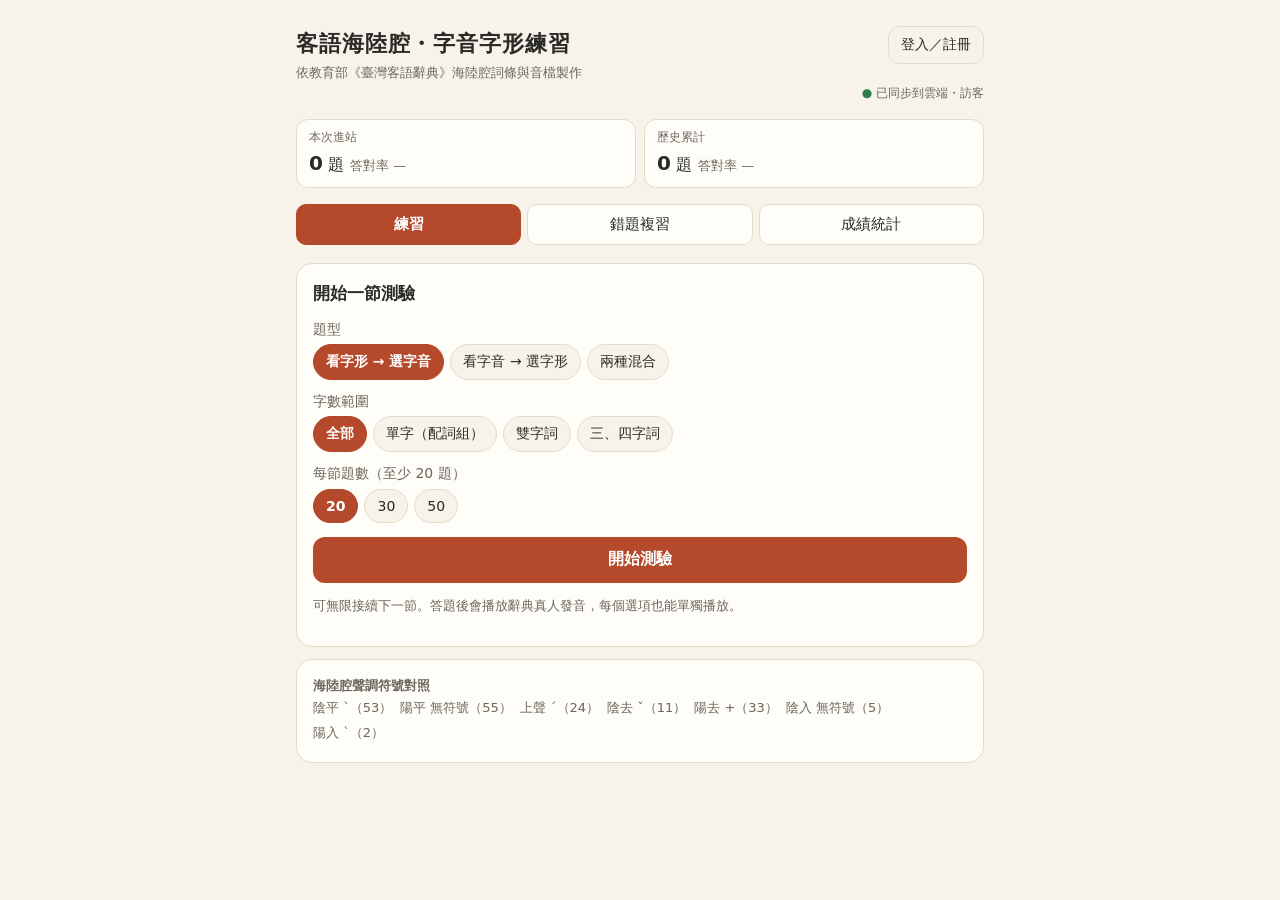
==== commit e2e05936: "更新單字題型與辭典連結" ====
--- a/index.html
+++ b/index.html
@@ -70,6 +70,10 @@
 .answered .opt .pick{cursor:default}
 .answered .opt .pick .sub{display:block}
 .answered .opt .spk{display:block}
+.opt .lnk{display:none;flex-direction:column;align-items:center;justify-content:center;width:52px;border-left:1px solid var(--line);color:var(--brand);text-decoration:none;font-size:13px;line-height:1.3;background:var(--bg)}
+.answered .opt .lnk{display:flex}
+.tg{color:var(--brand);font-weight:700}
+.dl{color:var(--brand);font-size:13px;margin-left:6px;white-space:nowrap}
 .opt.correct{border-color:var(--good);background:var(--good-bg);box-shadow:0 0 0 3px color-mix(in srgb,var(--good) 30%,transparent)}
 .opt.wrong{border-color:var(--bad);background:var(--bad-bg)}
 .opt.correct .k{background:var(--good);color:#fff}
@@ -149,7 +153,7 @@
         <label class="f">字數範圍</label>
         <div class="seg" id="segLen">
           <button data-v="all" aria-pressed="true">全部</button>
-          <button data-v="1" aria-pressed="false">單字</button>
+          <button data-v="1" aria-pressed="false">單字（配詞組）</button>
           <button data-v="2" aria-pressed="false">雙字詞</button>
           <button data-v="34" aria-pressed="false">三、四字詞</button>
         </div>
@@ -219,8 +223,9 @@
 const SB_KEY="eyJhbGciOiJIUzI1NiIsInR5cCI6IkpXVCJ9.eyJpc3MiOiJzdXBhYmFzZSIsInJlZiI6Imt0c21nbHpmZWZ6cWhjdW9ta2xsIiwicm9sZSI6ImFub24iLCJpYXQiOjE3OTA5ODk1ODIsImV4cCI6MjEwNjU2NTU4Mn0.lUqXBvu08UcNbUG4oprHgB-vDdq1NVybJeIF-fjJZR0";
 const AUDIO_BASE="https://hakkadict.moe.edu.tw/static/audio/";
 const TONES={"53":["陰平","ˋ"],"55":["陽平",""],"24":["上聲","ˊ"],"11":["陰去","ˇ"],"33":["陽去","+"],"5":["陰入",""],"2":["陽入","ˋ"]};
-/* 資料欄位：[序號, 詞目, 音讀(數字調), 音檔, 釋義, 例句] */
-const RAW=[[45,"長年菜","chong55 ngien55 coi11","45-2-1-1-l.mp3","一種臺灣民間過年時吃的菜餚，象徵長壽。將芥菜洗淨切段，汆燙後以薑爆炒，並加入高湯燉煮而成。","過年愛用肥湯來炆長年菜食。"],[49,"出年假","chud5 ngien55 ga11","50-2-1-1-l.mp3","出年關。農曆正月初五後，為年假的結束。","出年假過後，大家都愛去上班咧。(正月初五後，大家都要去上班了。)"],[386,"入年假","ngib2 ngien55 ga11","394-2-1-1-l.mp3","農曆12月25日以後，開始進入過年假期。","頭擺入年假過後，就開始打甜粄準備過年。"],[395,"年三十","ngien55 sam53 shib2","404-2-1-1-l.mp3","除夕。舊曆年的最後一天，在農曆十二月二十九日或三十日。","今晡日係年三十，大家都會轉老屋團圓。"],[2270,"餔娘","bu53 ngiong55","2339-2-1-1-l.mp3","妻子、老婆。","阿舅公一生人都無討餔娘，老咧已孤栖。(舅公一輩子都沒娶老婆，老來很孤寂。)"],[2274,"阿伯","a33 bag5","2345-2-1-1-l.mp3","1.伯父。父親的哥哥。 2.年紀長於父親的男人。","昨暗晡阿伯請大家食飯。(昨天晚上伯父請大家吃飯。)"],[2275,"阿爸","a33 ba53","2346-2-1-1-l.mp3","爸爸、父親。","阿爸今年退休以後愛轉去莊下戴。"],[2319,"茶米","ca55 mi24","2391-2-1-1-l.mp3","經過加工乾燥烘焙，可沖泡的茶葉。","這茶米係今年正摘个春茶，請來食一杯。(（這茶葉是今年剛採的春茶，請喝一杯。）)"],[2504,"春聯","chun53 lien55","2587-2-1-1-l.mp3","農曆新年時，以紅紙書寫並張貼在大門兩側的吉祥聯語。","阿爸當會寫大字，見到過年都會自家寫春聯來貼。"],[2765,"宮廟","giung53 miau33","2860-2-1-1-l.mp3","廟宇。奉祀神佛、先賢聖哲的處所。","臺灣个宮廟起到當靚，過年過節當多人去拜。"],[2798,"恭喜發財","giung53 hi24 fad5 coi55","2894-2-1-1-l.mp3","祝他人發財，為新年祝賀的吉祥話。","新正年頭，大家相見面都會講恭喜發財。"],[3001,"財神爺","coi55 shin55 rha55","3113-2-1-1-l.mp3","1.神話傳說中掌管錢財的神。 2.戲稱掌管錢財或能給人錢財的人。","過年个時節，當多人都會去拜財神爺求財運。(過年的時候，很多人都會去拜財神爺祈求財運。)"],[3468,"發粄","fad5 ban24","3595-2-1-1-l.mp3","發糕。一種以米漿摻入發粉與糖，蒸製而成的粄食。多用於春節或祭祖之時，以象徵大發好運。","阿米姊炊个發粄盡得訣，逐年過年當多人拜託佢炊。(阿米姐蒸的發糕很得要領，每年過年有很多人拜託他蒸。)"],[4070,"甜粄","tiam55 ban24","4232-2-1-1-l.mp3","年糕。糯米磨漿壓乾，摻入砂糖搓揉攪拌後，放入蒸籠蒸製而成。外觀呈淡褐色。農曆過年時，用來祭祖、敬神，也是重要的年節食品。","頭擺見天穿日，阿婆就會煎甜粄來拜神。(以前每到天穿日，奶奶就會煎年糕來拜神。)"],[4145,"水粄","shui24 ban24","4315-2-1-1-l.mp3","用小碗盛在來米漿，蒸炊而成的粄。有甜、鹹兩種口味。甜水粄由拌入砂糖或黑糖的米漿製成，呈棕色。鹹水粄則由米漿加入少許鹽…","食朝食水粄仔較毋耐飽，吂到晝就肚屎枵咧。(早餐吃水粄較不耐飽，還沒到中午就餓了。)"],[4997,"阿","a33","hk0000000001-1-2","2.語頭，用於排行、小名之前，常與「牯、嫲……」等連用，來表示稱呼。 3.表疑問、驚訝等語氣。 1.敬詞，多用於長輩…","阿祥牯。"],[4998,"阿妗","a33 zim55","hk0000000009-1-2","稱謂。指嬸嬸。","後日愛去阿妗屋下看人迎龍。(（後天要去嬸嬸家看人舞龍。）)"],[4999,"阿公婆","a33 gung53 po55","hk0000000020-1-2","祖先。","過年過節，大家都會轉來老屋敬阿公婆。(（逢年過節，大家都會回來老家拜祖先。）)"],[5000,"阿公太","a33 gung53 tai11","hk0000000021-1-2","稱謂。曾祖父，稱呼父親的祖父。","阿公太歲數恁大，身體還當健。(曾祖父的年紀很大但身體還很健康。)"],[5001,"阿姆哀","a33 me53 oi53","hk0000000023-1-2","驚嘆語氣詞。意指「哎呀！我的媽呀！我的天啊！」等。","阿姆哀！恁酸个虎頭柑你也敢食！(（我的天呀！那麼酸的虎頭柑你也敢吃！）)"],[5002,"阿婆官","a33 po55 gon53","hk0000000024-1-2","喻做事沒有魄力，軟弱無能的主事者。","縣長係父母官，愛惜子民係應該，毋好變到阿婆官，喃喃呢呢。(縣長是父母官，應該要疼惜縣民，不可變成軟弱無能，沒有魄力的官。)"],[5003,"阿山仔","a33 san53 er55","hk0000000025-1-2","過去對外省人不禮貌的稱呼。","這下大家看著外省人，毋會喊佢阿山仔咧。(（現在大家看到外省人，不會叫他「阿山仔」了。）)"],[5008,"亞","a24","hk0000000034-1-2","1.比較次一級的。 2.亞細亞洲的簡稱。","亞軍。"],[5009,"亞聖","a24 shin11","hk0000000036-1-2","道德才學僅次於聖人的人，一般指孟子而言。","「亞聖」孟子係戰國時代人，一生人發揚孔子个思想。(亞聖孟子是戰國時代人，一生發揚孔子的學說。)"],[5010,"啞","a24","hk0000000037-1-2","1.人或動物因生理缺陷或疾病而喪失說話的功能，無法發聲。 2.形容嗓子乾澀、發音困難，聲音枯竭。 3.小孩子學說話的…","啞仔。"],[5011,"啞仔","a24 er55","hk0000000038-1-2","啞巴。","莫看佢係啞仔，佢个手斯非常巧哦！(（別看他是個啞巴，他的手可是很靈巧哦！）)"],[5012,"啞口無言","a24 kieu24 vu55 ngien55","hk0000000040-1-2","質問、駁斥時沉默不語或無言以對，或理屈詞窮、無話可說。","被告分法官問到啞口無言。(被告被法官問到啞口無言。)"],[5013,"押","ab5","hk0000000041-1-2","1.在文書或契約上簽名或畫記號。 2.把財物交給他人作擔保。 3.拘留。 4.跟隨看管。 5.賭博下注。","畫押。"],[5014,"押韻","ab5 rhun33","hk0000000043-1-2","詩詞歌賦中，某些句子的末字，使用韻母相同或相近的字，使音調和諧優美。","佢个詩文作品押韻押著已和諧好聽，讀起來當有韻味。(他的詩文作品押韻押得很和諧好聽，讀起來很有韻味。)"],[5015,"鴨","ab5","hk0000000044-1-2","動物名。游禽類，嘴扁腳短，趾間有連蹼，善游，不善飛。可分為家鴨、野鴨兩種。",""],[5016,"鴨春","ab5 chun53","hk0000000045-1-2","鴨蛋的委婉語。平常生活上多講鴨卵，在山歌上則用鴨春。","鴨春比雞卵大一息仔，已多農家人拿來滷鹹卵。(鴨蛋比雞蛋大一些，許多農家拿來醃鹹蛋。)"],[5017,"鴨仔","ab5 er55","hk0000000046-1-2","鴨子。「田鴨」和「番鴨」均為鴨的品種。一般而言，「雌田鴨」因會生蛋，所以人類加以飼養以收其蛋；「水鴨仔」指的是「雁鴨…","有盡多隻鴨仔在陂塘肚泅水。(有很多隻鴨子在池塘裡游泳。)"],[5018,"鴨肉","ab5 ngiug5","hk0000000050-1-2","鴨肉。","鴨肉當好食。(鴨肉很好吃。)"],[5019,"鴨仔聽雷","ab5 er55 tang53 lui55","hk0000000054-1-2","像鴨子聽見雷聲一般，聽不出所以然。比喻一個人對所接收的訊息無法理解。","阿婆聽英文歌就像鴨仔聽雷共樣。(奶奶聽英文歌就像鴨子聽雷般，什麼都聽不懂。)"],[5022,"壓制","ab5 zhi11","hk0000000060-1-2","1.用強力使對方就範。 2.一種柔道動作。以身軀伏壓對手，使其無法反抗。","中共用武力壓制天安門事件。(中共用武力壓制天安門事件。)"],[5023,"扼","ag5","hk0000000061-1-2","1.用力掐住。 2.握。","扼頸根。"],[5024,"扼手","ag5 shiu24","hk0000000062-1-2","握手。彼此伸出手相互握住，以表示友善或禮貌。","開幕酒會个時節，市長摎在場个人客扼手問好。(（開幕酒會上，市長跟在場的客人握手問好。）)"],[5025,"軛","ag5","hk0000000063-1-2","架於牛、馬頸背上用以拉車的曲木。","牛軛。"],[5026,"挨","ai53","hk0000000064-1-2","1.靠近、迫近。 2.拖延、消磨、等待。 3.依照次序。 4.摩擦、擠。","挨兼來。"],[5027,"挨粄","ai53 ban24","hk0000000065-1-2","將米和水磨成米漿。","原在人逐年過年就會挨粄來做甜粄、發粄摎菜頭粄。(以前人每年過年都會將米磨成漿來做年糕、發糕及蘿蔔糕。)"],[5028,"挨礱","ai53 lung55","hk0000000066-1-2","碾米。用轉動磨石的方式將穀的外殼脫去。","頭擺个莊下人，愛摎穀㧡去礱間挨礱，盡辛苦。(以前的鄉下人，要將穀挑去碾米廠碾米，很辛苦。)"],[5029,"挨著神頭","ai53 do24 shin55 teu55","hk0000000067-1-2","遭逢到凶神惡鬼而導致身體不適或遇事不順。","恁久毋知係挨著神頭無？身體毋係幾鬆爽，做事又無順序。(近來不知是否沖撞了神煞？身體不是很舒服，工作又不順利。)"],[5030,"挨礱披波","ai53 lung55 pi53 po53","hk0000000068-1-2","1.螳螂。一種昆蟲，節肢動物，全身呈綠色或土黃色，體長、腹部肥大，頭呈扁三角形，前肢作鎌形有刺，用以捕食他蟲。 2.…","娘婆頂高停一隻挨礱披波，面前兩支腳迎啊迎仔，像伐鐮樣。(芒草上停了一隻螳螂，面前兩隻腳揮來揮去，像劈草刀一般。)"],[5031,"挨生挨死","ai53 sang53 ai53 si24","hk0000000069-1-2","隱忍苟活。","戰國時代个越王句踐臥薪嘗膽，挨生挨死，就全全係為著報仇、收回失土。(戰國時代的越王句踐臥薪嘗膽，隱忍苟活，全都是為了報仇、收復失土。)"],[5032,"挨身過去","ai53 shin53 go11 hi11","hk0000000070-1-2","人多很擁擠，側著身子走過去；形容擦身而過。",""],[5034,"唉","ai53","hk0000000072-1-2","嘆詞。表示驚訝的語氣。","唉哦！你仰會恁慶？(哎唷！你怎會這麼厲害？)"],[5036,"唉","ai53","hk0000000074-1-2","嘆詞。表示驚訝或讚美的語氣。","唉哉。"],[5037,"唉","ai24","hk0000000075-1-2","嘆詞。表示驚訝或痛苦的語氣。","唉喲！"],[5038,"矮","ai24","hk0000000076-1-2","1.形容人的身材短小，與「高」相對。 2.卑下的。","矮牯仔。"],[5039,"矮細","ai24 se11","hk0000000077-1-2","形容一個人身材短小。","這儕人生來已矮細。(這個人生來就身材很短小。)"],[5040,"矮頓頓","ai24 dun24 dun24","hk0000000079-1-2","形容身材矮矮胖胖的樣子。亦可說「矮頓頓仔」。","該隻細妹仔雖然生來矮頓頓，毋過做事已遽板。(那個女孩子雖然長得矮矮胖胖的，但是做事情很索利。)"],[5041,"矮古董","ai24 gu24 dung24","hk0000000080-1-2","（眨）身材短小的人。","該矮古董盡有學問。(那個矮子很有學問。)"],[5045,"隘","ai11","hk0000000084-1-2","1.險要的地方。 2.古時防人入侵的山棧。","隘口。"],[5046,"隘寮下","ai11 liau55 ha53","hk0000000086-1-2","守隘口的人住的草寮。","這下个苗栗公館老名安做隘寮下，因為清朝時節棧有隘勇。(現在的苗栗公館舊地名叫隘寮下，因為清朝有隘勇進駐。)"],[5047,"庵","am53","hk0000000087-1-2","1.圓頂的小草屋。 2.尼姑住的廟堂。","草庵。"],[5048,"掩","am53","hk0000000089-1-2","1.遮蔽、遮蓋。 2.綁編物件以圍住。","掩等。"],[5049,"醃","am53","hk0000000090-1-2","原指用鹽漬物，今指鹽漬的或醃製用的。","醃瓜仔（醃漬的越瓜或越瓜）、醃缸(寬口大腹之陶缸，常用於醃漬蔬菜、肉類)"],[5050,"醃瓜仔","am53 gua53 er55","hk0000000092-1-2","1.越瓜；拿來製醬瓜的生瓜。 2.醬瓜。","這條醃瓜仔皮當賁，削斯毋得落。(（這條越瓜皮很厚，很難削。）)"],[5051,"掩","am24","hk0000000093-1-2","隱藏、掩藏。","掩磡。"],[5052,"掩磡","am24 kam24","hk0000000094-1-2","隱匿、藏匿。","恁大个事情，無法度掩磡。(這樣大的事，沒法子隱匿。)"],[5053,"盦","am53","hk0000000095-1-2","1.器皿的蓋子。 2.古代用來裝盛食物的器皿。","打盦覆。"],[5054,"盦盦覆","am53 am53 pug5","hk0000000096-1-2","1.物體的正面朝下趴覆。 2.趴著。","老時人起屋，屋頂揚紅瓦，張槽挺挺昂，覆槽盦盦覆，恁樣就毋會漏水咧！(早期人蓋房子，屋頂蓋紅瓦，凹面瓦仰躺舖，凸面瓦覆蓋上去，這樣就不會漏水啦！)"],[5055,"暗","am11","hk0000000097-1-2","1.不明亮的、光線不足的、黑夜的。與「明」相對。 2.祕密不使人知、不公開的。與「明」相對。","暗摸叮咚。"],[5056,"暗暗","am11 am11","hk0000000098-1-2","很暗的樣子。","天色看起來暗暗，怕會落水囉！(（天色看起來很暗，恐怕會下雨了！）)"],[5057,"暗昏","am11 fun53","hk0000000101-1-2","指太陽下山後天色變暗。","做忒事，堵堵暗昏，大家遽遽轉屋下。(事做完時剛好天黑，大家趕緊回家。)"],[5058,"暗號","am11 ho33","hk0000000102-1-2","暗中所做的記號。","佢驚自家个皮箱仔摎別人个搞共下，所以在皮箱仔項做暗號。(他怕自己的皮箱和別人的搞混，所以在皮箱上做暗號。)"],[5059,"暗巷","am11 hong33","hk0000000103-1-2","黑暗的街道。","斷烏咧，在暗巷肚行，試著當得人驚。(（天黑了，在暗巷裡走，覺得很令人害怕。）)"],[5060,"暗窿","am11 lung55","hk0000000104-1-2","1.隧道。 2.密道。隱密的地道。","施工單位準備對這座山仔个底下打一條暗窿，方便大家通行。(施工單位準備從這座山底部打通一條暗道，方便大家通行。)"],[5061,"暗殺","am11 sad5","hk0000000106-1-2","乘人不備而暗中殺害。","證人驚會分人暗殺，要求警察保護佢。(證人怕會被人暗殺，要求警察保護他。)"],[5062,"暗示","am11 shi33","hk0000000107-1-2","用間接、含蓄的方法來表達意思。","老妹暗示𠊎，今晡日係佢个生日。(妹妹暗示我，今天是她的生日。)"],[5063,"暗算","am11 son11","hk0000000108-1-2","1.心算。 2.暗地裡算計害人。","阿婆無讀書，毋過佢暗算當慶，開雜貨店錢銀毋識算差。(奶奶沒讀書，不過他心算很厲害，開雜貨店金錢不曾算錯。)"],[5064,"暗晡夜","am11 bu53 rha33","hk0000000110-1-2","今天晚上。","暗晡夜，你有閒無？(今天晚上，你有空嗎？)"],[5065,"暗冬冬","am11 dung53 dung53","hk0000000111-1-2","形容很暗、無光亮的樣子。","這間房裡背無半盞燈，看起來暗冬冬。(（這間房間裡一盞燈也沒有，看起來暗暗的。）)"],[5066,"暗晡時頭","am11 bu53 shi55 teu55","hk0000000113-1-2","夜晚時分。","好天个暗晡時頭，大家坐在禾埕尞涼，當鬆爽。(晴天的晚上，大家坐在院子乘涼，很舒爽。)"],[5067,"暗箭難防","am11 zien11 nan55 fong55","hk0000000114-1-2","暗中有意的傷害很難防範。","人講：「暗箭難防。」這就係愛𫣆細義提防小人个暗中陷害。(人說：「暗箭難防。」這就是要我們小心提防小人的暗中陷害。)"],[5068,"暗箭傷人","am11 zien11 shong53 ngin55","hk0000000115-1-2","乘人不備，暗中使用不正當手段傷害他人。","阿姆哀！暗箭傷人个事情你也做得出來。(我的媽呀！暗中傷害他人的事情你也做得出來。)"],[5069,"暗摸叮咚","am11 mo53 din55 dung55","hk0000000116-1-2","漆黑一片，天色或周遭空間暗得看不見的樣子。","停電个時節，滿哪仔都暗摸叮咚，摸毋著路來行。(（停電的時候，漆黑一片，摸不到路來走。）)"],[5072,"盎","ang53","hk0000000121-1-2","盛液體的瓶子。","盎仔。"],[5073,"盎","ang55","hk0000000122-1-2","",""],[5074,"盎零","ang55 lang55","hk0000000123-1-2","固執，處事不知依常規進行。","你仰般恁盎零？任講都講毋會伸俥！"],[5075,"凹","au55","hk0000000124-1-2","內縮、陷下之處。","腳凹（膝蓋後方部位）、手凹（手肘內側部位）、山凹(山陷下去的地方)。"],[5078,"拗","au24","hk0000000127-1-2","1.折。使物斷裂。 2.使物彎曲。","拗花（折花）、拗牛眼（採龍眼）。"],[5079,"拗花","au24 fa53","hk0000000128-1-2","採摘花朵。","在公園儘採拗花會分人罰。(在公園隨意摘花會被罰。)"],[5080,"拗腰","au24 rhau53","hk0000000129-1-2","前後彎腰、左右側彎。","朝晨頭个公園肚，有人在該打拳，有人拗腰，大家運動保康健。(早晨時分的公園裡，有人在那打拳，有人彎腰，大家運動保健康。)"],[5081,"詏","au11","hk0000000131-1-2","動。辯駁、爭辯。","詏數（為錢財或帳目爭論）、詏嘴（爭論、爭辯）、相詏（互相爭辯）、硬詏(強辯)"],[5082,"懊","au11","hk0000000134-1-2","反悔怨恨。","懊惱。"],[5083,"巴","ba53","hk0000000136-1-2","1.奉承、討好。 2.手掌。 3.身體向前傾靠在物體上。","巴結。"],[5085,"巴掌","ba53 zhong24","hk0000000138-1-2","手掌。","阿爸將糖仔放到老妹个手巴掌項。(爸爸把糖果放到妹妹的手掌上。)"],[5086,"巴掌嫲","ba53 zhong24 ma55","hk0000000139-1-2","手掌。","佢个巴掌嫲大又有力，排球拍啊去，無人擋得核。(他的手掌大而有力，排球拍出去，沒人擋得住。)"],[5087,"叭","ba53","hk0000000140-1-2","見【喇叭】。",""],[5088,"芭","ba53","hk0000000141-1-2","見【芭蕉】。",""],[5089,"爸","ba53","hk0000000143-1-2","稱謂。泛指子女對父親的一種稱呼。","阿爸。"],[5090,"笆","ba53","hk0000000146-1-2","用竹子圍成的柵欄。","籬笆。"],[5091,"背","ba55","hk0000000147-1-2","1.以背來承擔。 2.將衣服套在身上。 3.負荷、擔負。","背細人仔。"],[5093,"背著","ba55 do24","hk0000000150-1-2","背著。","佢因為賭徼輸當多錢，背著一身債。(他因為賭博輸了很多錢，背了一身債。)"],[5094,"背鑊","ba55 vog2","hk0000000152-1-2","駝背。背部彎曲拱起。","隔壁个阿伯跢倒，背筋著傷，醫好嗄變背鑊背鑊咧！(隔壁的老伯跌倒，背脊受傷，醫好後竟變成駝背了！)"],[5095,"背帶魚","ba55 dai11 ng55","hk0000000154-1-2","白帶魚。","漁船入港，下下來歸堆金若若銀白色个背帶魚，魚販仔早早就在該等等咧。(漁船進港，卸下來一大堆閃亮亮銀白色的白帶魚，魚販子老早就在那等著了。)"],[5096,"背家濟仔","ba55 ga53 zi11 er55","hk0000000155-1-2","靠討飯、要錢過活的人。",""],[5097,"背細人仔","ba55 se11 ngin55 er55","hk0000000156-1-2","",""],[5098,"把變","ba24 bien11","hk0000000159-1-2","形容人腦筋靈活，有許多創新求變的點子。","阿松伯个滿子盡把變，見有較新型个頭路，佢就比人走先行，總係到今還吂做出較像樣个成績。(（阿松伯的么兒很能創新，每每有較新型的事業，他就比人先行一步，只是到現在還沒做出較可觀的成…"],[5099,"把守","ba24 shiu24","hk0000000161-1-2","抵擋護衛。","李將軍把守城門，百姓做得安心過夜。(李將軍把守城門，百姓可以安心過夜。)"],[5100,"把握","ba24 vog5","hk0000000162-1-2","1.掌握、抓住。 2.成功的信心。","景氣毋好，有好个工作機會就愛把握。(這擺个考試，𠊎當有把握。)"],[5101,"靶","ba24","hk0000000163-1-2","射擊的目標。","靶場。"],[5102,"叭","ba55","hk0000000164-1-2","狀聲詞。用以形容汽車、機車喇叭等聲音。","叭叭。"],[5103,"八角樓","bad5 gog5 leu55","hk0000000171-1-2","屋子四面八方敞亮通明，比喻富貴人家富麗堂皇的房屋。","等𠊎有錢咧，就愛來起一棟八角樓。(（等我有錢了，就要建一棟四面八方採光都很好的房子。）)"],[5104,"八角亭","bad5 gog5 tin55","hk0000000172-1-2","頂端結構有八個角的亭子；其八角象徵八卦，有驅邪避凶的作用。","下晝𫣆就在山項个八角亭見面。(下午我們就在山上的八角亭見面。)"],[5105,"八字腳","bad5 sii33 giog5","hk0000000173-1-2","形容人走路，雙腳撇開就像八字一樣。通常有內、外八字之分。","正學行个細人仔，輒常八字腳踣踣跌 。(剛學走路的小孩，常會八字腳走路跌跌撞撞。)"],[5106,"八面威風","bad5 mien11 vui53 fung53","hk0000000175-1-2","喻聲勢浩大，十分神氣。","該公司个大頭家，逐擺出門八面威風，有盡多夥計跈等。(那個公司的大老闆，每次出門都八面威風，有很多夥計跟著。)"],[5107,"八仙過海","bad5 sien53 go11 hoi24","hk0000000176-1-2","雜劇名。明朝無名氏撰。敘述八位仙人一起赴蟠桃大會，回程遇海，呂洞賓倡議不得乘雲，須各以寶物投水乘之而過，於是八仙各顯…",""],[5109,"缽","bad5","hk0000000178-1-2","泛稱可用來盛湯、裝食物的圓形金屬或陶瓷用具。","缽頭。"],[5110,"缽頭","bad5 teu55","hk0000000179-1-2","可用來盛湯、裝食物的圓形陶瓷用具。","灶頭面个缽頭肚有番薯湯，若係肚屎枵，做得去舀來食。(灶臺上的缽子裡有番薯湯，要是肚子餓了，可以去舀來吃。)"],[5111,"撥","bad5","hk0000000180-1-2","1.調頭寸。 2.用手撥動。 3.提出、提出部分發放。","撥錢(向人借錢)"],[5112,"撥開","bad5 koi53","hk0000000181-1-2","推開又會自動合起的動作。","佢䟘床撥開眠帳，跋腳就走。(他起床撥開蚊帳，拔腿就跑。)"],[5113,"拔","bad2","hk0000000183-1-2","1.甩動。 2.甩掛、披掛。 3.羈絆。 4.牽連。 5.誇大舖張。","牛拔尾(牛甩動尾巴。)"],[5114,"蹳","bad2","hk0000000184-1-2","用力擺動。","魚尾蹳來蹳去。(魚尾擺來擺去。)"],[5115,"百般","bag5 ban53","hk0000000187-1-2","各式各樣。","百般頭路起頭難。(各行各業創業都不容易。)"],[5116,"百花","bag5 fa53","hk0000000188-1-2","各種花卉。","春天到來百花開。(春天來到各種花卉盛開。)"],[5117,"百樣","bag5 rhong33","hk0000000190-1-2","各式各樣。","一樣米畜百樣人。(一種米養各式各樣的人。)"],[5118,"百分率","bag5 fun53 lid2","hk0000000192-1-2","以百分法表示兩數之間的比例關係。亦稱為「百分比」。","一隻月花在娛樂个錢有幾多，用百分率來表示盡清楚。(一個月花在娛樂的錢有多少，用百分率來表示最清楚。)"],[5119,"百籃肚","bag5 lam55 du24","hk0000000193-1-2","比喻食量大、胃口好，什麼都吃下肚的人。","該隻百籃肚正食啊飽又在該食點心咧。(那個大胃王剛吃飽又在那吃點心了。)"],[5120,"百姓公","bag5 siang11 gung53","hk0000000194-1-2","民間設廟奉祀各路無主孤魂時對祂的敬稱。","有兜地方會看著伯百姓公个廟，這係世間人對該兜無祀孤魂个善心。(有些地方會看見有應公的廟，這是世間的人對那些無祀孤魂的善心。)"],[5121,"百科全書","bag5 ko53 cion55 shu53","hk0000000195-1-2","一種工具書。普遍搜羅各門類的知識，用分別條目的方式加以簡明介紹的工具書。","百科全書就像係一位無所不知个先生。(百科全書就像是一位無所不知的老師。)"],[5122,"百年歸壽","bag5 ngien55 gui53 shiu33","hk0000000196-1-2","（婉）人老死。因不忍直言死亡而改以委婉之辭替代。","這棟大樓个落成，係老校長百年歸壽前个心願。(這棟大樓的落成，是老校長仙逝前的心願。)"],[5123,"百戰百勝","bag5 zhan11 bag5 shin11","hk0000000197-1-2","每戰必勝。","追求百戰百勝係球場上每隻隊伍个願望。(追求百戰百勝是球場上每一個隊伍的願望。)"],[5125,"伯","bag5","hk0000000199-1-2","1.稱謂。尊稱父親的哥哥。 2.尊稱年齡或輩分較高的人。 3.古人以兄弟長幼排行中最大的為伯。 5.妻子稱丈夫的哥哥…","大伯、二伯。"],[5127,"伯公火","bag5 gung53 fo24","hk0000000203-1-2","1.夜晚出現在野外的赤紅色火光，傳說是土地公廟神靈顯現。 2.土地公廟的燈火。","阿姆講暗晡頭看著外背个紅火，係伯公火，毋使驚。(母親說晚上看到外面紅色的火，是土地公顯靈的火光，不用害怕。)"],[5128,"伯公下","bag5 gung53 ha53","hk0000000204-1-2","土地公廟裡外。","閒閒來去伯公下行棋、打嘴鼓。(（空閒的時候去土地公廟下棋、聊天。）)"],[5129,"伯勞嫲","bag5 lo55 ma55","hk0000000205-1-2","1.動物名。泛指伯勞科鳥類。在臺灣可看到的有留鳥棕背伯勞，候鳥有紅尾伯勞，迷鳥有虎紋伯勞和牛頭伯勞。 2.（貶）伯勞…","逐年秋冬个時節，伯勞嫲會飛來臺灣南部過冬。(每年秋冬的時候，伯勞鳥會飛來臺灣南部過冬。)"],[5130,"伯公生鬚","bag5 gung53 sang53 si53","hk0000000206-1-2","形容不慌不忙、從容不迫，老到的樣子。","佢來這位食頭路既經十年咧，遇著事情就像伯公生鬚，毋會緊張咧。(（他來這裡工作已經十年了，遇到事情都很老到，不會緊張了。）)"],[5131,"佰","bag5","hk0000000207-1-2","百的大寫。",""],[5132,"柏","bag5","hk0000000208-1-2","柏科植物的總稱。常綠喬木。性耐寒，葉小、鱗形，紋理細密，是上好材質。有扁柏、側柏、檜柏、羅漢柏等數種。","柏樹。"],[5133,"跋毋起","bag5 m55 hi24","hk0000000211-1-2","爬不起來。","該下跍忒久，這下腳痺痺嗄跋毋起。(剛才蹲太久，現在腳麻麻的爬不起來。)"],[5134,"跋䟘起來","bag5 hong11 hi24 loi55","hk0000000212-1-2","爬起來。","你毋係愛睡目？仰又跋䟘起來？(你不是要睡覺？怎麼又爬起來？)"],[5135,"擘","bag5","hk0000000213-1-2","1.用手將東西扯裂或從附著處剖離。 2.張開。","擘開來（向兩邊張開、用手剝開）、擘柑仔（剝橘子）、擘兩析（撕成兩片）、擘滑髀（被撕裂了）、擘紙（把紙扯爛）、擘書（把書本撕毀）、擘單（掣據；允准）、擘嘴角（撕扯臉頰，指懲罰亂講…"],[5136,"擘開","bag5 koi53","hk0000000214-1-2","剝開、剖開，分其物為二。","摎柑仔擘開來食。(把橘子剝開來吃。)"],[5137,"跛","bai55","hk0000000218-1-2","腳有殘疾，行走時身體歪斜，無法平衡。","跛腳。"],[5138,"排","bai55","hk0000000221-1-2","一個接一個，照順序擺列。","排列仔（排隊）。"],[5139,"擺","bai24","hk0000000222-1-2","1.來回搖動。 2.次、回。","搖搖擺擺、擺來擺去。"],[5140,"拜","bai11","hk0000000223-1-2","一種禮節行為。（1）對人低頭拱手行禮，或兩手扶地跪下磕頭。 （2）對神明的行禮。有時合掌，有時執香。 2.訪問人或看…","交拜、叩拜。"],[5141,"拜佛","bai11 fud2","hk0000000225-1-2","參拜神佛。一般指信奉佛教的禮拜行為。","食齋、拜佛愛誠心。(吃齋、拜佛要誠心。)"],[5142,"拜見","bai11 gien11","hk0000000226-1-2","恭敬的參見尊長。","過來拜見先生，佢係盡有名个書法大師。(過來拜見老師，他是最有名的書法大師。)"],[5143,"拜過","bai11 go11","hk0000000227-1-2","祭拜過。","這隻雞仔吂有拜過伯公，還做毋得食。(這隻雞還沒拜過土地公，還不可以吃。)"],[5144,"拜候","bai11 heu33","hk0000000228-1-2","拜訪問候。","畢業恁多年咧，有閒愛去拜候教授。(（畢業這麼多年了，有空時要去拜訪問候教授。）)"],[5145,"拜望","bai11 mong33","hk0000000230-1-2","拜訪問候。","天光日愛去拜望多年無見个朋友。(明天要去拜訪問候多年沒見的朋友。)"],[5146,"拜年","bai11 ngien55","hk0000000232-1-2","向人行禮慶賀新年的禮俗。","新正年頭去人屋下拜年，大體都會帶等路去。(新春期間去別人家裡拜年，通常都會帶伴手禮去。)"],[5149,"拜壽","bai11 shiu33","hk0000000236-1-2","恭賀尊長生日。","這婿郎䟓䟓㓾隻雞仔來去摎厥丈人老拜壽。(女婿專程殺隻雞帶去給岳父拜壽。)"],[5150,"拜堂","bai11 tong55","hk0000000238-1-2","舊式婚禮的一種儀式。指新婚夫婦在禮堂跪拜高堂。今日也作為結婚的代稱。","拜堂過後兩人就結公婆咧，愛互相尊重、互相𢯭手。(（拜堂之後兩人就是夫妻了，要互相尊重、互相幫忙。）)"],[5151,"拜伯公","bai11 bag5 gung53","hk0000000239-1-2","祭拜土地公。","昨晡下晝，跈等阿姆去拜伯公。(昨天下午，跟著媽媽去拜土地公。)"],[5152,"拜觀音","bai11 gon53 rhim53","hk0000000240-1-2","祭拜觀音。","這間廟係拜觀音个，香火當盛。(這間廟是拜觀音的，香火鼎盛。)"],[5153,"拜神明","bai11 shin55 min55","hk0000000241-1-2","祭拜一切神的通稱。","拜神明係求心安，毋過乜愛靠自家打拚。(拜神明是求心安，不過也要靠自己努力。)"],[5154,"拜祖公","bai11 zu24 gung53","hk0000000242-1-2","祭拜祖宗。","年三十暗晡，先拜祖公正食團圓飯。(除夕夜，先祭拜祖宗才吃團圓飯。)"],[5155,"拜阿公婆","bai11 a33 gung53 po55","hk0000000243-1-2","祭拜歷代祖先。","新娘正入門，愛先拜阿公婆。(新娘才進門，要先祭拜歷代祖先。)"],[5156,"班車","ban53 cha53","hk0000000245-1-2","有固定路線，並按排定時間行駛的車輛。","逐日朝晨早早䟘床趕早班車上班。(每日早上很早起床趕早班車上班。)"],[5157,"般般","ban53 ban53","hk0000000248-1-2","種種、樣樣。","這儕人無麼个缺點，般般好。(這個人沒什麼缺點，樣樣好。)"],[5158,"斑","ban53","hk0000000249-1-2","雜色的。","斑點。"],[5159,"斑鳩","ban53 gieu53","hk0000000250-1-2","動物名。後頸有黑色的斑輪環，因其善鳴，故又稱「鳴鳩」。",""],[5160,"斑馬","ban53 ma53","hk0000000251-1-2","動物名。比馬略小，形似驢，身有白底黑條狀的斑紋。好群棲，產於美非二洲。",""],[5161,"搬","ban53","hk0000000252-1-2","1.使出力氣用雙手移動較笨重或較大物體的位置。 2.遷移、借貸。 3.挑撥、離間。","搬徙。"],[5162,"搬運","ban53 rhun33","hk0000000253-1-2","把東西搬動或運送到別處。","在搬運東西該下，請你細義兜仔。(在搬運易損物品時，請你小心點。)"],[5163,"搬屋","ban53 vug5","hk0000000255-1-2","1.搬動遷移住處。 2.泛指移動物品的原來位置或地點。","佢打算在今年三月底搬屋。(（他打算在今年三月底搬家。）)"],[5164,"頒","ban53","hk0000000257-1-2","1.賜給、發給。 2.宣布、公布。","頒獎、頒發。"],[5165,"頒布","ban53 bu11","hk0000000258-1-2","政府或高級行政主管機關將某項政令布告大眾。","中華民國憲法係民國三十六年頒布个。(中華民國憲法是民國三十六年頒布的。)"],[5166,"扳","ban53","hk0000000259-1-2","動。以手按扶。","扳好勢（扶好）、扳等(扶著)"],[5167,"扳等","ban53 den24","hk0000000260-1-2","扶著。","摎𠊎扳等梯仔，𠊎愛爬上屋頂去清排水溝。(幫我扶著梯子，我要爬到屋頂去清排水溝。)"],[5168,"扳頭揇頸","ban53 teu55 nam24 giang24","hk0000000261-1-2","勾肩搭背。形容舉止親暱、關係友好的樣子。","佢兜像兄弟仔樣，感情當好，輒常看著佢兜扳頭揇頸共下尞。(他們就像兄弟一樣，感情很好，經常看到他們勾肩搭背一起玩。)"],[5169,"板","ban24","hk0000000262-1-2","1.平而薄的木片。 2.不靈活、不動的。例：死板板。",""],[5170,"版","ban24","hk0000000263-1-2","1.印刷所用的版式。 2.印刷物印行的次數。 3.報紙或雜誌的版面或版別。 4.印刷物的刻版。 5.量詞。計算報紙頁…","鉛版。"],[5171,"版權","ban24 kien55","hk0000000264-1-2","著作者或出版人，根據法規所擁有的權利。","這本書个版權賣著已多錢。(這本書的版權賣了很多錢。)"],[5172,"版圖","ban24 tu55","hk0000000265-1-2","泛指國家疆域或領域。","佢个事業版圖越做越大。(他的事業版圖越做越大。)"],[5173,"粄","ban24","hk0000000266-1-2","以米做成的各種糕點。","甜粄（年糕）、艾粄（艾草糕）、發粄（發糕）、菜頭粄（蘿蔔糕）、粄嫲（燙熟的粄團）、粄印（將粄塑形、印出花樣的模子）、粄氣笐（蒸粄時用以透氣的竹管）、粄漿(製作糕點的米漿)"],[5174,"粄圓","ban24 rhan55","hk0000000267-1-2","湯圓。","人講冬節食吔過粄圓就大一歲咧。(人家說冬至吃了湯圓就長一歲了。)"],[5175,"半斤","ban11 gin53","hk0000000270-1-2","一斤十六兩，半斤即八兩。","自家一儕人定定，買半斤水果斯罅食。(自己一個人而已，買半斤水果就夠吃了。)"],[5176,"半朝","ban11 zhau53","hk0000000274-1-2","喻短暫的時刻。","俗語講得好：「在家千日好，出門半朝難。」一點也毋會錯。(俗語說得好：「在家千日好，出門半日難。」一點也不會錯。)"],[5177,"半晝","ban11 zhiu11","hk0000000275-1-2","1.指早上十點左右的時刻。亦可說「半晝仔」。 2.指約莫兩個小時的時間。亦可說「半晝仔」。","𠊎做事做到半晝仔，肚屎就枵咧，若係無食兜點心怕忍毋到當晝哦！(這件事情加半晝斯做得好。)"],[5178,"半點鐘","ban11 diam24 zhung53","hk0000000276-1-2","半個小時。","打電腦半點鐘，愛停下來尞一下，目珠正毋會看壞。(打電腦半小時，要停下來休息一下，視力才不會受損。)"],[5179,"半中央","ban11 dung53 ong53","hk0000000277-1-2","即正中央，正中間或正中心的位置。","車仔停在大路半中央，實在當危險。(（車子停在馬路正中央，真的很危險。）)"],[5180,"半鹹腥","ban11 ham55 siang53","hk0000000279-1-2","有點鹹有點腥的味道。","這肉食起來試著半鹹腥半鹹腥，像人無幾萋樣。(這肉吃起來感覺有點鹹有點腥，好像不太新鮮的樣子。)"],[5181,"半肥腈","ban11 pui55 ziang53","hk0000000283-1-2","指半肥半瘦的肉類。","割一料半肥腈个豬肉，拿來七月半拜伯公。(（買一條半肥半瘦的豬肉，準備拿來七月半拜土地公。）)"],[5182,"半山排","ban11 san53 pai55","hk0000000284-1-2","半山腰。","茶樹種在半山排，因為較當日，所以生著當好。(（茶樹種在半山腰的地方，因為日照充足，生長得特別好。）)"],[5183,"半天橋","ban11 tien53 kiau55","hk0000000290-1-2","離地面很高的橋。","落水過，東片山頭个虹斯像一條彩色个半天橋。(下過雨，東邊山上的彩虹就像一座掛在半空中的天橋。)"],[5184,"半尷不尬","ban11 gam53 bud5 gai11","hk0000000293-1-2","形容事情進行到一半，不上不下、進退兩難的狀態。","佢事做到半尷不尬就湢瀉，害接手个人毋知愛仰仔收尾。"],[5185,"半夜三更","ban11 rha33 sam53 gang53","hk0000000295-1-2","指深夜。","佢逐日半夜三更還在該讀書，有罅煞猛！(他每天深夜了還在唸書，實在勤奮！)"],[5186,"半離半棧","ban11 li55 ban11 can11","hk0000000296-1-2","事情做到一半沒做完。","起屋起到半離半棧，愛仰般收尾？(房子蓋到一半而已，要怎麼收尾？)"],[5187,"半月十日","ban11 ngied2 shib2 ngid5","hk0000000297-1-2","指一段時間。","𠊎有時半月十日正轉老屋一擺。(我有時候過了一段時間才回老家一次。)"],[5188,"半途而廢","ban11 tu55 rhi55 fui11","hk0000000298-1-2","事情沒做成功就停止，比喻做事情有始無終。","現下頭路待遇毋好，當多人做到半途而廢，所以三十零吂定疊。(（現在工作待遇不好，很多人做的有頭沒尾，所以三十多歲都還沒穩定。）)"],[5189,"半信半疑","ban11 sin11 ban11 ngi55","hk0000000299-1-2","有點兒相信，也有點兒懷疑，對於是非真假無法判定。","佢講个話這變該變，𠊎對佢半信半疑。(他說的話前後說詞不一，我對他半信半疑。)"],[5192,"扮","ban11","hk0000000303-1-2","1.裝飾、化妝。 2.喬裝、化裝。","打扮。"],[5193,"絆","ban11","hk0000000304-1-2","1.以繩狀物、帶狀物稍作纏繞束縛、橫阻。 2.引申為約束、纏累的意思。","絆著（纏住、牽連到）、絆等（用條狀物縛住；被牽制住）、絆肚屎（用肚圍縛住腹部）、牛絆胲（繫在牛脖下使軛固定的繩子）、絆橫忒(絆倒了)"],[5194,"絆著","ban11 do24","hk0000000305-1-2","1.被繩索類的東西絆到。 2.引申指被事情糾纏住或牽連到。","電線分風搓吹斷忒，過路愛細義，毋好分佢絆著。(電線被颱風吹斷，過路要小心，不要被它絆著。)"],[5195,"絆人","ban11 ngin55","hk0000000306-1-2","糾纏、懇求人。","𠊎毋想去看展覽，佢強強愛絆人去，高不將斯摎佢共下去看看啊。(我不想去看展覽，他硬拉我去，不得已就和他一起去看看。)"],[5196,"邦","bang53","hk0000000307-1-2","1.古時諸侯的封土。 2.泛稱國家。","城邦。"],[5197,"邦交","bang53 gau53","hk0000000308-1-2","國與國間正式的外交關係。","國摎國个邦交，愛建立在互助互信，正有意義。(國與國的邦交，要建立在互助互信，才有意義。)"],[5198,"挷","bang53","hk0000000309-1-2","1.拉。自兩端牽引或使物伸長。 2.拔起。 3.推移、移動。 4.騰出。 5.使事情圓滿或簡單化。","挷想（抽高）、挷直（拉直）、挷索仔(拉繩子、拔河)"],[5199,"挷想","bang53 siong24","hk0000000310-1-2","指人發育期四肢抽長、身體長高變瘦的現象。","恁久無看著你，你像較挷想咧。(這麼久沒看到你，你好像比較高瘦了。)"],[5200,"砰","bang53","hk0000000311-1-2","1.形容重物落地或撞擊的巨大聲響。 2.形容槍枝發射的聲音。","砰一聲，斯摎門關起來。(砰一聲，就把門關起來。)"],[5201,"砰","bang11","hk0000000312-1-2","大聲責罵。","分人砰。"],[5202,"砰砰滾","bang11 bang11 gun24","hk0000000313-1-2","形容人生氣發飆時的聲響。","阿火伯當壞癖，一下毋堵好就砰砰滾，罵到火屎燦天。(阿火伯脾氣很差，一點不合意就發飆，罵聲火力全開。)"],[5203,"包仔","bau53 er55","hk0000000315-1-2","用麵皮包餡，蒸熟可吃的食品。","包仔蒸燒燒當好食。(包子蒸的熱熱的很好吃。)"],[5204,"包頭","bau53 teu55","hk0000000323-1-2","搶第一。","這儕人當好贏，麼个事全愛包頭。(這個人很愛爭，什麼事都要搶第一。)"],[5205,"包粟","bau53 siug5","hk0000000325-1-2","玉蜀黍、玉米。可以拿來煮熟當副食。","阿姆打早對菜園拗一大籃包粟轉來，講愛煠去市場賣。(媽媽一大早從菜園採一大籃玉米回來，說煮了要拿去市場賣。)"],[5206,"包心菜","bau53 sim53 coi11","hk0000000327-1-2","植物名，即包心白。又稱包心白菜，一般白菜細嫩可生炒或燙熟；包心白菜較大而厚實，需層層剝開，當配合其他肉類煮熟。",""],[5207,"胞","bau53","hk0000000331-1-2","1.包裹在胎兒外面的薄膜。 2.同父母所生的兄弟姊妹。 3.今稱同國或同民族的人。","胞衣。"],[5208,"胞衣跡","bau53 rhi53 ziag5","hk0000000333-1-2","指出生地。","竹東係𠊎个胞衣跡，該位有盡多𠊎細人時節个朋友。(（竹東是我的出生地，那裡有很多我小時候的朋友。）)"],[5209,"鮑","bau53","hk0000000334-1-2","見【鮑魚】。",""],[5210,"鮑魚","bau53 ng55","hk0000000335-1-2","2.鹽醃的鹹魚，味腥臭。 1.動物名。為軟體動物。肉質鮮美，可食。貝殼橢圓形，可入藥。","聽講鮑魚係當貴重个食材，今晡日有機會食著，實在係𠊎盡大个榮幸。(聽說鮑魚是很貴重的食物，今天有機會嚐到，真是我莫大的榮幸。)"],[5211,"飽","bau24","hk0000000336-1-2","1.滿足。 2.充滿。 3.充足、充份。 4.吃得滿足的狀態。 5.豆科植物種子充滿豆莢的樣子。","一飽眼福。"],[5212,"飽飽","bau24 bau24","hk0000000337-1-2","肚子填很滿的感覺。","食飽飽做毋得走喔！會胃痛。(吃的很飽的時候，不可以跑步唷！會胃痛。)"],[5213,"飽學","bau24 hog2","hk0000000338-1-2","學識廣博。","飽學之人，正有才調教人讀書識字。(飽學之人，才有能力教人讀書識字。)"],[5214,"飽足","bau24 ziug5","hk0000000339-1-2","1.吃飽喝足，由衷滿意。 2.對某事物感到足夠，無所貪求。","國家富強，百姓自然斯飽足。(國家富強，人民自然就飽足。)"],[5215,"飽𩜰𩜰","bau24 bid2 bid2","hk0000000341-1-2","形容吃得很飽。亦可說「飽𩜰𩜰仔」。","佢昨暗晡分人請，食到飽𩜰𩜰正轉來。"],[5216,"豹","bau11","hk0000000342-1-2","動物名。哺乳綱肉食性動物；似虎較小，毛黃褐色，背有黑圓斑；性凶猛，能上樹捕食其他獸類，傷害人畜。",""],[5217,"暴","bau11","hk0000000343-1-2","1.鼓起、突出。 2.裂開。","牙暴暴（暴牙）。"],[5218,"暴開","bau11 koi53","hk0000000345-1-2","指受外力拉扯而引起的裂開。","該領衫忒細，佢忒大箍，所以衫分佢著到暴開。(那件上衣太小，他太胖，所以衣服被他穿到暴開。)"],[5219,"暴筍","bau11 sun24","hk0000000346-1-2","植物長出幼筍或新芽。","清明水一落，滿山个竹仔就開始暴筍咧。(清明節的雨水一下，滿山的竹子就開始長出新筍了。)"],[5220,"暴線縫","bau11 sien11 pung33","hk0000000347-1-2","衣物的縫合處裂開來。","佢跍啊下去，褲襠底就弓到暴線縫。(他蹲下去，褲襠就繃裂開來了。)"],[5222,"爆開","bau11 koi53","hk0000000350-1-2","藉助外力如火藥或油火之類的幫助而使之裂開。",""],[5223,"爆裂","bau11 lied2","hk0000000351-1-2","著火破裂。",""],[5224,"爆炸","bau11 za11","hk0000000352-1-2","物體體積發生急速膨脹，使周圍氣壓產生強烈變化而炸破，發出巨大的聲響。",""],[5225,"比","be55","hk0000000353-1-2","肩並肩。","比比坐。"],[5226,"北","bed5","hk0000000354-1-2","1.方位名。 2.在北方或從北來的。 3.向北，表示行動的方向。","北片析。"],[5227,"北片","bed5 pien24","hk0000000357-1-2","北邊。","熱天个暗晡頭，北片个天頂看得著一隻大勺嫲，該就係北斗七星。(夏天夜晚，北邊的天上可以看見一個大水勺，那就是北斗七星。)"],[5228,"迫","bed5","hk0000000359-1-2","1.接近。 2.用暴力強逼。 3.緊急、急促。","迫近。"],[5229,"迫害","bed5 hoi33","hk0000000360-1-2","逼迫、傷害。","被害者受到壞人个迫害。(被害者受到歹人的迫害。)"],[5230,"逼","bed5","hk0000000361-1-2","1.威脅、強迫。 2.臨近、緊迫。","莫逼佢(別逼他)"],[5231,"逼著","bed5 do24","hk0000000362-1-2","受到外力或形勢壓迫。","阿叔分債務逼著，所以正會摎祖產賣忒。(叔叔被債務所逼，所以才會將祖產賣掉。)"],[5232,"逼近","bed5 kiun33","hk0000000363-1-2","",""],[5233,"冰雹","ben53 pog2","hk0000000366-1-2","水氣在對流雲中上下往返，結成冰粒落下至地面，尚未溶化仍呈固態冰粒者稱為冰雹，多發生在晚春或初夏。","昨晡日下晝落个冰雹盡大，差一息仔摎屋簷打壞咧。(（昨天下午下的冰雹很大，差一點把屋簷打壞了。）)"],[5234,"崩","ben53","hk0000000369-1-2","1.倒塌。 2.毀損、破壞。","崩下來。"],[5235,"崩崗","ben53 gong53","hk0000000370-1-2","懸崖。","這條路左片係嶇崖正片係崩崗，駛車愛細義兜仔。(這條路左邊是峭壁右邊是懸崖，開車要小心一點。)"],[5236,"檳","ben53","hk0000000371-1-2","見【檳榔】。",""],[5239,"凴著","ben11 do24","hk0000000374-1-2","用身體碰觸。","高壓電電壓大，毋好凴著。(高壓電電壓大，不可碰到。)"],[5240,"彪","biau53","hk0000000375-1-2","2.體形健壯如虎。 1.老虎身上的花紋。","彪形大漢。"],[5241,"標","biau53","hk0000000376-1-2","1.非根本。 2.記號、符號。 3.用文字表明。 4.準則。 5.依一定程序進行的估價作業。","治標。"],[5242,"標記","biau53 gi11","hk0000000377-1-2","",""],[5243,"標價","biau53 ga11","hk0000000378-1-2","1.標示出來的價格。 2.將物品標上價錢。","這領衫个標價恁貴，下擺正買。(愛摎商品標價，人客正方便買。)"],[5244,"飆","biau53","hk0000000379-1-2","1.跳。以腳蹬地，使身體往上或向前。 2.衝。牛飆走去 3.玩耍兜風。飆風 4.指植物快速長出、茁壯的狀態。飆禾串（…","飆等下（一路跳著下）、蹦飆(跳腳)"],[5245,"表仔","biau24 er55","hk0000000381-1-2","指表哥或表姊等的表親。","𠊎同吾表仔鬥股做生理，大家盡落力，所以賺大錢。(我和我的表親合資做生意，大家很努力，所以賺大錢。)"],[5246,"表哥","biau24 go53","hk0000000383-1-2","稱謂。用以稱姑媽、舅舅或姨母的兒子，而且年紀比自己為大者。","表哥這擺考試考个盡好。(表哥這次考試考得很好。)"],[5247,"表揚","biau24 rhong55","hk0000000386-1-2","對個人或團體公開表示讚美，並宣揚其事蹟。","好人好事係應該分人表揚个。(好人好事是應該被人表揚的。)"],[5248,"表明","biau24 min55","hk0000000388-1-2","把自己的意見或事情的真相表達明白。","抽查个結果表明這種包裝水盡淨俐。(抽查的結果表明了這種包裝水很乾淨。)"],[5249,"表白","biau24 pag2","hk0000000389-1-2","將自己的看法、感情或事情的真象對他人說明清楚。","同人表白自家做過个壞事情，盡毋容易開口。(向人表白自己做過的壞事，很不容易辦到。)"],[5250,"表叔","biau24 shug5","hk0000000391-1-2","稱謂。指父親的表弟。","表叔逐朝晨都去公園運動。(表叔每天早上都去公園運動。)"],[5251,"表彰","biau24 zhong53","hk0000000392-1-2","公開表揚或獎勵。","這擺个大會係愛表彰科學家个成就。(這次的大會是要表彰科學家的成就。)"],[5252,"表兄弟","biau24 hiung53 ti33","hk0000000393-1-2","稱謂。是指姑母、舅父或姨母的兒子。年紀比自己大的稱為表兄，比自己小的稱為表弟。","吾表兄弟做事盡煞猛，這下全部自家做頭家。(我的表兄弟做事很努力，現在全都自己當老闆。)"],[5253,"表姊妹","biau24 zi24 moi11","hk0000000394-1-2","稱謂。用來稱姑母、舅父或姨母的女兒。年紀比自己大的稱為表姐，比自己小的稱為表妹。","普通人表姊妹比叔伯姊妹還較親。(對一般人來說表姊妹比叔伯姊妹還要親近。)"],[5254,"滮","biu55","hk0000000395-1-2","噴射水柱。","滮尿（男性噴射尿液）、滮高高（噴得很高）、滮水（噴水）、滮遠遠（噴得很遠）、滮射(噴射)"],[5255,"滮尿","biu55 ngiau33","hk0000000396-1-2","男性用力小便。","田脣項兩個細人仔在該比賽滮尿，看麼人滮較遠。(（田邊兩個小孩站在那比賽用力小便，看誰射得比較遠。）)"],[5256,"陂","bi53","hk0000000397-1-2","1.池溏。 2.擋水的矮壩。","陂塘。"],[5257,"杯仔","bui53 er55","hk0000000401-1-2","杯子。","這隻杯仔忒細，換一隻大个來。(這個杯子太小，換一個大的來。)"],[5258,"杯水車薪","bui53 shui24 cha53 sin53","hk0000000402-1-2","整車的木柴起火了，只用一杯水去救。比喻所做之事對現實困境沒有幫助。","落這滴雨水真係杯水車薪，無辦法解決旱象下。(這點水真是杯水車薪，沒辦法解決旱象。)"],[5259,"卑","bi53","hk0000000403-1-2","低下、低微。","卑微。"],[5260,"卑微","bi53 mi55","hk0000000404-1-2","低下、微弱。","一隻卑微个小人物，還係可以做出偉大个事。(一個卑微的小人物，還是可以做出偉大的事。)"],[5263,"飛入","bui53 ngib2","hk0000000407-1-2","飛進去。","落大水，鳥仔通通飛入屋簷下。(下大雨，鳥兒全部飛入屋簷下。)"],[5264,"啡","bi53","hk0000000408-1-2","見【咖啡】。",""],[5265,"婢","bi53","hk0000000409-1-2","1.舊稱供人使喚的女子。 2.古時女子的自稱謙詞。","婢女。"],[5266,"悲","bui53","hk0000000410-1-2","1.哀傷、哀痛。 2.傷心的、哀怨的。 3.憐憫、憐惜。","悲傷。"],[5267,"悲慘","bui53 cam24","hk0000000411-1-2","悲哀慘痛。","這擺悲慘个教訓愛記入心，以後莫再犯。(這次悲慘的教訓要記在心裡，以後別再犯。)"],[5268,"悲觀","bui53 gon53","hk0000000412-1-2","對於人生或一切事物的發展，都抱持著消極的想法或缺乏信心。","莫恁悲觀！事情有時有日總會解決。(別這麼悲觀！事情總有一天總會解決。)"],[5269,"悲哀","bui53 oi53","hk0000000413-1-2","悲傷哀痛。","佢為著自家个識人毋罅感覺當悲哀。(他為了自己的識人不清感到很悲哀。)"],[5270,"悲傷","bui53 shong53","hk0000000414-1-2","悲痛傷心。","錢跌忒再賺就有，毋使悲傷。(錢掉了再賺就有，不用悲傷。)"],[5271,"碑","bi53","hk0000000415-1-2","1.刻有文字或圖案的石塊，用作為標誌、紀念之用。 2.石碑上所刻的書法資料。","功德碑。"],[5272,"碑石","bi53 shag2","hk0000000416-1-2","1.未刻或刻上文字並豎立以為紀念的石塊或石板。 2.墓碑。","手工打碑石係當食力合費工个事。(風水个碑石正面會刻祖籍，佢个子孫就知祖先老底係在哪位來个。)"],[5273,"碑帖","bi53 tiab5","hk0000000417-1-2","把石上所刻文字拓下來的影本。","文具店有賣書法碑帖。(文具店有賣書法碑帖。)"],[5274,"脾","bi55","hk0000000418-1-2","內臟之一。橢圓形，位於腹腔左上側。具製造白血球、淋巴球及分解紅血球，其可貯藏鐵質，調節脂肪與蛋白質的新陳代謝等功能：…",""],[5275,"嗶","bi55","hk0000000419-1-2","狀聲詞，形容口或笛子等所發出的聲音。","嗶嗶仔。"],[5276,"嗶嗶仔","bi55 bi55 er55","hk0000000420-1-2","笛子或哨子等的總稱。","放學時節，負責維護交通安全个老師，企在路口歕嗶嗶仔愛學生仔注意安全。(放學時，負責維護交通安全的老師，站在路口吹著哨子要學生們注意安全。)"],[5277,"比","bi24","hk0000000421-1-2","1.較量。 2.依照、仿照。 3.用手勢摹擬動作。 4.譬喻。 5.表示勝負結果的對比。 6.佛子弟的正式稱呼。 7…","比較。(沒標準。)"],[5279,"比照","bi24 zhau11","hk0000000424-1-2","1.按照已有格式或事例辦理。 2.比較對照。","拜託比照以前个方法來報價，正毋會算毋著數。(拜託按照以前的方法來報價，才不會算錯帳。)"],[5280,"比論講","bi24 lun33 gong24","hk0000000425-1-2","比方說、比如說。","有糖尿个人食東西愛謹，比論講，月餅昶甜最好少食。(有糖尿病的人吃東西要忌口，比方說，月餅太甜最好少吃。)"],[5281,"比手畫腳","bi24 shiu24 vag2 giog5","hk0000000426-1-2","以手腳做動作，幫助意思的表達，以求對方了解。","佢又在該比手畫腳，毋知愛講麼个？(他又在比手畫腳，不知道要說什麼？)"],[5282,"彼","bi24","hk0000000427-1-2","他、對方。","知己知彼。"],[5283,"髀","bi24","hk0000000428-1-2","1.指大腿。 2.計算家禽、家畜腿部切分的單位。一條腿為「一髀」。","腳髀（大腿）、腳髀棍（大腿）、雞髀（雞腿）、髀擂仔（剁下的雞腿上截）、蛤蟆髀（戲稱嬰兒的大腿）、鳥仔髀(像鳥腿一般細瘦的腿)"],[5284,"庇","bi11","hk0000000429-1-2","掩護、遮蔽。","包庇。"],[5287,"貝","bui11","hk0000000432-1-2","珍貴的東西。","寶貝。"],[5288,"泌","bi11","hk0000000433-1-2","將液體濾出。","泌水（濾出水）、泌米汁水（濾出洗米水）、泌飯（濾出舊時灶鍋飯的湯汁）、泌糜飲（濾出稀飯的湯汁）、泌菜味(濾出菜餚中的汁液)"],[5289,"祕","bi11","hk0000000435-1-2","私人的、不公開的或不讓他人知道的。","祕術。"],[5290,"陛","bi11","hk0000000440-1-2","古代宮殿最高臺階，為天子座處。後專指帝王或天子。","陛下。"],[5291,"狽","bui11","hk0000000441-1-2","傳說中的一種野獸，與狼相似且前腳較短。","狼狽為奸。"],[5292,"閉","bi11","hk0000000442-1-2","1.關住、合上。與「開」相對。 2.堵塞、阻塞。 3.終了。","閂門閉戶。"],[5293,"閉幕","bi11 mug5","hk0000000443-1-2","比喻活動或事情結束、停止。",""],[5295,"敝","bi11","hk0000000445-1-2","自稱的謙詞。","敝人。"],[5296,"痱","bui11","hk0000000446-1-2","因毛細孔排汗不順暢，而於皮膚表面隆起的小紅疹子，通常於夏天汗多之時發生。","熱痱仔。"],[5297,"痱","mui11","hk0000000447-1-2","因毛細孔排汗不順暢，而於皮膚表面隆起的小紅疹子，通常發於夏天汗多之時。","熱痱仔。"],[5298,"痺","bi11","hk0000000448-1-2","1.肢體麻木，失去感覺，不能隨意活動。 2.麻木、無感覺的。","痺忒（麻掉）、痺舌(痺痺（麻痺）、麻麻痺痺（麻麻的樣子）、痺藥（麻藥）、痺射)"],[5299,"弊","bi11","hk0000000449-1-2","1.害處、毛病。 2.不合法、不正當的事。","弊病。"],[5300,"弊病","bi11 piang33","hk0000000450-1-2","缺點、缺失、毛病。","大樓招標个計畫，因為弊病多，可能愛再過拖一個月。(大樓招標的計畫，因為弊病多，可能要再拖一個月。)"],[5301,"幣","bi11","hk0000000451-1-2","有標準價格、可作為交易媒介的東西。","新臺幣。"],[5302,"蔽","bi11","hk0000000452-1-2","1.遮蓋、遮掩。 2.受遮瞞、欺騙。","遮蔽。"],[5303,"篦","bi11","hk0000000454-1-2","1.用竹片、牛骨或金屬等製成的細齒細縫梳子，用以梳理頭髮，亦可作為插在頭上的髮飾。 2.用篦子梳理。","篦仔。"],[5304,"篦仔","bi11 er55","hk0000000455-1-2","篦子。用竹片、牛骨或金屬等製成的細齒梳子，用以梳理頭髮，亦可作為插在頭上的髮飾。","姐婆梳頭那毛用个篦仔，係行嫁時帶過來个嫁妝。(外婆梳理頭髮用的篦子，是結婚時帶過來的嫁妝。)"],[5305,"斃","bi11","hk0000000456-1-2","死。","斃命。"],[5306,"壁","biag5","hk0000000458-1-2","1.牆。 2.險峻陡峭的山崖。 3.生物的組織，有維持保護的功用。 4.指才能出眾，辦事能力強。","石灰壁。"],[5307,"壁背","biag5 boi11","hk0000000459-1-2","牆壁後方那一面。","做人毋好緊講人个壞話，無定著壁背有人偷聽。(做人不要老說他人壞話，說不定牆外有人偷聽。)"],[5308,"壁項","biag5 hong33","hk0000000460-1-2","牆面上。","屋下細孲仔多，壁項分佢兜畫著烏烏。(家裡小孩兒多，牆上被他們畫得烏漆抹黑。)"],[5310,"壁背鬼","biag5 boi11 gui24","hk0000000463-1-2","（貶）指躲在暗地裡竊聽的人。","有人甘願做壁背鬼，專門打探人个祕密，買賣消息來賺錢。(有人情願做竊聽鬼，專門打探他人的祕密，買賣消息來賺錢。)"],[5311,"壁","biag5","hk0000000464-1-2","1.如牆一般直立著。 2.引申為筆挺的樣子。","壁直。"],[5313,"抨","biang53","hk0000000466-1-2","用手掌搧打。","抨巴掌（摔巴掌）、抨嘴角(摔耳光)"],[5314,"餅","biang24","hk0000000468-1-2","1.用穀類做成的食品，大多呈薄扁而圓的形狀。 2.形如餅狀的東西。","蕃薯餅。"],[5315,"餅仔","biang24 er55","hk0000000469-1-2","泛指所有用穀類做成，呈薄扁而圓形的餅類。","山肚買東西較毋方便，帶兜餅仔去，無定著半路會肚屎枵。(山裡買東西較不方便，帶些餅去，說不定半路上會肚子餓。)"],[5316,"柄","biang11","hk0000000470-1-2","1.器物上可執握的長形把手。 2.言語或行為可被人當作攻擊、要挾的事情或取笑的話題。","刀柄。"],[5317,"拚","biang11","hk0000000471-1-2","1.豁出去、不顧一切。 2.清理、整理。","打拚。"],[5318,"必開","bid5 koi53","hk0000000475-1-2","裂開。破裂分開。","歸箱榴槤全部忒熟，逐粒都必開來。(整箱的榴槤都太熟了，每顆都裂了開來。)"],[5319,"必壢","bid5 lag5","hk0000000476-1-2","裂開成溝狀。","頭前个紅毛泥路分地動動到必壢必壢，行毋得。(前面的水泥路被地震震裂成溝狀，不能通行。)"],[5320,"必目","bid5 mug5","hk0000000477-1-2","植物的種子裂開發芽。","穀種委勻兜仔，等必目時就毋會尖共下。(（稻穀種子撒勻些，待發芽時就不會全擠在一起。）)"],[5321,"必筍","bid5 sun24","hk0000000479-1-2","發芽、長出芽筍。","佢已會畜蘭花，一過厥手兩日仔就必筍咧。(他很會養蘭花，一經他的手兩天後就長出芽筍了。)"],[5322,"畢","bid5","hk0000000480-1-2","1.完結、結束。 2.皆、全部。","畢業。"],[5323,"畢業","bid5 ngiab2","hk0000000481-1-2","在學習上修完規定的課程，並獲得證書。","佢大學畢業過後，決定繼續考研究所。(他大學畢業以後，決定繼續考研究所。)"],[5324,"筆","bid5","hk0000000482-1-2","1.寫字或畫圖的用器。 2.指文章的寫作技巧或議論。 3.書寫、記述。 4.直。 5.量詞。（1）為計算文字筆畫數的…","毛筆。"],[5325,"筆直","bid5 chid2","hk0000000483-1-2","像筆桿一樣直，形容很直的樣子。","該個蒔田師傅當慶，蒔个禾行筆直。(（那個插秧師傅技術很好，秧行插得筆直。）)"],[5326,"筆鋒","bid5 fung53","hk0000000484-1-2","1.毛筆的尖端。 2.指書法筆畫的稜角。","毛筆照筆鋒个長短，有分長鋒、短鋒摎中鋒。(毛筆照筆鋒的長短，有分長鋒、短鋒和中鋒。)"],[5327,"筆跡","bid5 ziag5","hk0000000485-1-2","每個人寫字所特有的筆勢或習慣的筆法。","照筆跡來看，這封信仔係佢寫个。(從筆跡看來，這封信是他寫的。)"],[5328,"筆尖","bid5 ziam53","hk0000000486-1-2","筆的尖端部位。","這支水筆个筆尖都胠鬚了，用毋得咧。(（這支毛筆的尖端都開叉了，不能用。）)"],[5329,"筆墨","bid5 med2","hk0000000487-1-2","1.書寫用的筆和墨。 2.指文字、文章或書畫作品。","筆墨摎紙硯係文房四寶。(筆墨和紙硯是文房四寶。)"],[5330,"筆筒","bid5 tung55","hk0000000488-1-2","筒狀的裝筆用具。","昨晡日老弟分𠊎一隻竹仔刻个筆筒。(昨天老弟給我一個竹刻的筆筒。)"],[5331,"逼","bid5","hk0000000489-1-2","1.威脅、強迫。 2.接近、迫近。","逼人死。"],[5332,"碧","bid5","hk0000000490-1-2","青綠色的美石。","碧玉。"],[5333,"碧玉","bid5 ngiug2","hk0000000491-1-2","含鐵的石英石類礦物。有紅、黃、暗綠、灰藍等色。質地細密，不透明，可作飾品。",""],[5334,"嗶","bid2","hk0000000492-1-2","1.形容鳥鳴。 2.形容跳動、抖動的聲音。 3.形容敲擊或爆裂的聲音。 狀聲詞。","歸朝晨就聽著禾鷝仔嗶無停，𠊎當早就䟘床了。(整個早上就聽到麻雀叫個不停，我很早就起床了。)"],[5336,"編","bien53","hk0000000494-1-2","1.把長條形的物品交叉組織。 2.按一定的條理來排列組織。 3.蒐集創作。 4.泛指書籍或書本的某一部分。","編帽仔。"],[5337,"揙","bien24","hk0000000495-1-2","動。翻找。","揙冰箱（翻找冰箱裡的東西）、揙錢（翻找錢銀）、揙食（找東西吃）、揙書(翻書)"],[5338,"貶轉來","bien24 zhon24 loi55","hk0000000497-1-2","1.翻轉過來。 2.引申指事物進行熱絡，頻繁或熟練的樣子。","面頭前有車禍，幾下輛車仔都撞到貶轉來。(前面有車禍，好多輛車子都撞到翻轉過來。)"],[5339,"貶䟘起來","bien24 hong11 hi24 loi55","hk0000000498-1-2","1.把翻倒的東西翻正。 2.指小孩子睡覺翻身起來。","遽遽摎橫忒个油盎仔貶䟘起來，油都漏淨淨咧。(（快點把倒下來的油瓶扶正，油都漏光光了。）)"],[5340,"扁","bien24","hk0000000499-1-2","形狀寬而薄。","扁扁。"],[5342,"匾","bien24","hk0000000501-1-2","通常高懸在門上或牆上，供題字用的長方形木板或石板。","牌匾。"],[5343,"匾額","bien24 ngiag5","hk0000000502-1-2","將字題刻在木、石板上，並懸掛在門楣、壁上的橫額。","張醫生一生救人，病人送个答謝匾額，屋下个壁項掛到淰淰。(張醫生一生救人，病人送的答謝匾額，家裡的牆壁上掛得滿滿的。)"],[5344,"貶","bien24","hk0000000503-1-2","1.翻轉、翻覆。 2.減損、降低。 3.職務降級。","貶車（翻車）、貶面（翻面）、貶肚（想吐的樣子；魚翻白肚）、貶轉來（翻過來）、貶過去（翻越過去）、貶來貶去（翻來覆去）、貶忒（翻覆掉）、貶白（翻白）、貶被單（把被單翻過面）、貶穀…"],[5345,"遍","bien11","hk0000000504-1-2","量詞，計算動作頭尾經歷的單位。",""],[5346,"變","bien11","hk0000000505-1-2","1.更改、狀態或性質和以前不同。 2.使變。 3.禍亂。 4.翻臉。","變化。"],[5347,"兵","bin53","hk0000000507-1-2","1.戰士、軍隊。 2.有關軍事或戰爭的事。 3.專指軍隊中的基層成員。","兵營。"],[5348,"兵變","bin53 bien11","hk0000000508-1-2","1.軍隊不守軍紀、不聽指揮的違令叛變行動。 2.役男當兵時，女朋友變心，移情別戀，戲稱為「兵變」。","古代个宋太祖趙匡胤，因為陳橋兵變，作到皇帝。(古代的宋太祖趙匡胤，因為陳橋兵變，作了皇帝。)"],[5349,"兵馬","bin53 ma53","hk0000000511-1-2","指軍隊和武力裝備，亦泛指所擁有的人員及設備等。","堵著電腦方面个問題毋使煩勞，就𫣆這兜个兵馬，兩下半乜解決咧。(（遇到電腦方面的問題不必煩惱，就我們這些人員和設備，不出一下子就解決了。）)"],[5350,"兵卒","bin53 zud5","hk0000000512-1-2","士兵、戰士。","「空城計」係三國時代个孔明，用兩三個兵卒就騙過司馬懿个故事。(「空城計」是三國時代的孔明，用兩三個兵卒就騙過司馬懿的故事。)"],[5351,"兵挷齒扯","bin53 bang53 chi24 cha24","hk0000000513-1-2","形容因事情繁多，忙得不可開交。","這下到年底這段時間，公司个事情當多，長透都做到兵挷齒扯，有日無夜。"],[5352,"彬","bin53","hk0000000514-1-2","文雅、斯文、不粗野，與「斌」同。","文質彬彬。"],[5353,"賓","bin53","hk0000000515-1-2","1.客人，與「主」相對。 2.以禮相待。 3.歸順、服從。","賓客。"],[5354,"賓館","bin53 gon24","hk0000000516-1-2","接待賓客的館舍，供人休息或住宿的地方。","請問一下梨山賓館仰般去？(請問一下梨山賓館怎麼去？)"],[5355,"賓客","bin53 hag5","hk0000000517-1-2","客人。","暗晡夜有當多个賓客來屋下食飯。(今天晚上有很多客人來家裡吃飯。)"],[5356,"濱","bin53","hk0000000518-1-2","1.水邊。 2.臨近、接近。","湖濱。"],[5357,"檳","bin53","hk0000000519-1-2","見【檳榔】。",""],[5358,"秉","bin24","hk0000000521-1-2","1.用手持握。 2.主持、掌握。 3.依循、根據。 4.量詞。古時一秉等於十六斛，十斛為十斗，今十公石為一公秉。","秉筆。"],[5359,"摒","bin24","hk0000000522-1-2","1.用竹片等物刮屁股。 2.清除餘便的工具。 3.梳除。","摒屎（排便後用竹片等物刮屁股）、摒淨(屁股刮乾淨)"],[5360,"稟","bin24","hk0000000524-1-2","1.天生的本性。 2.承受。 3.下對上、卑對尊，或民眾對官署的陳述。","稟賦。"],[5361,"稟仔","bin24 er55","hk0000000525-1-2","訴訟者向法院表示其訴訟事件所用的文書。","同別儕人打官司愛先寫好稟仔分法院。(跟別人打官司要先寫好訴狀給法院。)"],[5362,"稟賦","bin24 fu11","hk0000000526-1-2","人天生就有的性質、體魄或資質。","老妹个稟賦好，當會讀書。(妹妹天賦優異，很會唸書。)"],[5363,"稟承","bin24 shin55","hk0000000527-1-2","接受上級的命令。","稟承長官个命令就愛做到。(接受長官的命令就要做到。)"],[5364,"奮","bin24","hk0000000528-1-2","掙扎。","奮走（掙脫）、奮㪐（掙脫）、奮命（拚命掙扎）、奮奮綻(一直掙扎)"],[5365,"奮命","bin24 miang33","hk0000000529-1-2","拚命的掙扎。","該條老鼠在老鼠扚町奮命，搣到歸身血流血濯。"],[5366,"枋","biong53","hk0000000531-1-2","2.木板，又作「板」。 3.車班。 4.建築名詞，兩柱之間起聯系作用的橫木，切斷面一般為矩形。 5.某一特定季節所栽…","枋仔。"],[5367,"枋仔","biong53 er55","hk0000000532-1-2","板子。硬質片狀物的通稱。","這頂眠床个枋仔全部都係黃肉仔做个。(（這張床的板子全部都是用肖楠木做的。）)"],[5368,"枋寮","biong53 liau55","hk0000000533-1-2","鄉鎮名。屬於臺灣屏東縣，位在臺灣的南端，面積約五十八平方公里。為臺灣縱貫鐵路的南終點。",""],[5369,"放","biong11","hk0000000534-1-2","1.去除約束，得到自由。 2.不拘束，任意、隨便。 3.發出。 4.停止學習、工作等。 5.擱置、置於某處。 6.鬆…","放行。(放任。)"],[5370,"放等","biong11 den24","hk0000000535-1-2","放著、放置。","這隻醃缸恁重，先在地泥下放等，等下正用扛。(這個甕這麼重，先在地上放著，等會才一起抬。)"],[5371,"放下","biong11 ha53","hk0000000537-1-2","",""],[5372,"放寬","biong11 kon53","hk0000000539-1-2","",""],[5373,"放尞","biong11 liau33","hk0000000540-1-2","放假、休假而不上班。","今晡日係禮拜日，大部分个公司行號就放尞。(今天是星期日，大部分的公司行號都不上班。)"],[5374,"放大","biong11 tai33","hk0000000545-1-2","",""],[5375,"放忒","biong11 ted5","hk0000000546-1-2","放掉、放開、放棄。","綯等來畜个狗，久久仔愛放忒分佢走走啊，正較健康。(栓起來養的狗，一段時間要放開讓牠跑一跑，才比較健康。)"],[5376,"放走","biong11 zeu24","hk0000000547-1-2","釋放使其離開。","該細狗仔分老弟放走咧。(（那隻小狗被弟弟放走了。）)"],[5377,"放晝","biong11 zhiu11","hk0000000548-1-2","中午時放下工作休息。","大家在放晝个時節出去食晝。(大家在午休的時間出去吃午飯。)"],[5378,"放風聲","biong11 fung53 shang53","hk0000000549-1-2","故意傳出某些消息。","佢挑挑放風聲，愛試探𠊎个反應。(他故意放出消息，要試探我的反應。)"],[5379,"放落去","biong11 log2 hi11","hk0000000550-1-2","將物品置於空間中，即國語的「放進去」。","煮綠豆湯愛煮好正摎糖放落去。(煮綠豆湯要煮好時再將糖放進去。)"],[5381,"放符誥","biong11 pu55 gau11","hk0000000552-1-2","放符咒，以符咒害人。","聽講頭擺有兜覡公會放符誥害人，這下無人做恁無道德个事情咧。(聽說從前有些道士會下符咒害人，現在沒人做這種缺德的事情了。)"],[5382,"放紙鷂","biong11 zhi24 rhau33","hk0000000553-1-2","放風箏。","風恁大，堵好做得放紙鷂。(風這麼大，剛好可以放風箏。)"],[5383,"放毋落手","biong11 m55 log2 shiu24","hk0000000554-1-2","放不下心，該做的事不忍心停下。","阿婆恁老，屋下又有三、四個細人仔，佢實在放毋落手自家走出去尞。(阿婆年紀老，家裡又有三、四個小孩，他實在放不下手出去玩。)"],[5384,"放牛食草","biong11 ngiu55 shid2 co24","hk0000000555-1-2","原意為帶牲畜到野外吃草，後比喻對人或事物自由放任、不加管束。","先生對學生仔愛多照顧，毋好放牛食草。(老師對學生要多加照顧，不可放牛吃草。)"],[5385,"波","bo53","hk0000000557-1-2","1.水紋。 2.浪狀紋。 3.物理學上由彈性體振動所產生像波浪一樣起落的現象，是能量傳遞的一種形式。 4.比喻眼光。…","水波。"],[5386,"波浪","bo53 long33","hk0000000558-1-2","水面因各種力量所形成的週期性起伏運動。","起風了！海岸个波浪恁大。(颳風了！海邊的波浪很大。)"],[5387,"波螺皺","bo53 lo55 ziu11","hk0000000559-1-2","漩渦，水流迴旋處。","去河壩泅水，看著波螺皺愛閃開，係無會分佢唶走。(去河裡游泳，看到漩渦要躲開，否則會被它吸進去。)"],[5388,"玻","bo53","hk0000000560-1-2","見【玻璃】。",""],[5389,"褒","bo53","hk0000000563-1-2","稱讚、表揚。","褒獎（褒揚獎勵）、褒人（讚美人）、褒山歌（相互讚美的山歌）、褒死無賠(形容極盡讚美之能事)"],[5390,"褒揚","bo53 rhong55","hk0000000564-1-2","讚美表揚。","行善个事情值得褒揚。(善行值得讚美表揚。)"],[5391,"播","bo53","hk0000000566-1-2","散布、傳揚。","廣播。"],[5392,"保","bo24","hk0000000567-1-2","1.養護、守衛，不使受損。 2.承擔、負責。 3.維護。 4.妥為收藏。 5.臺灣日治時期的基層民政組織官。 6.古…","保護。"],[5393,"保鏢","bo24 biau53","hk0000000568-1-2","1.舊時稱專門以武技保護他人，並維護行旅中財物、生命安全的行業。 2.稱私人任用的護衛。","厥公太頭擺係做保鏢个。(他的曾祖父以前是當保鏢的。)"],[5394,"保甲","bo24 gab5","hk0000000571-1-2","1.古時地方上的基層自治組織，與臺灣現今的村里鄰性質相似。 2.宋朝王安石所創的新法之一，以十戶為一甲，十甲為一保。",""],[5395,"保全","bo24 cion55","hk0000000576-1-2","1.保持完好如初。 2.保護使不受損失。 3.現今新興的一種行業，主要在維護雇主財產安全的服務業。","這件古物當重要，愛注意保全。(保鏢愛保全頭家个性命。)"],[5396,"保存","bo24 sun55","hk0000000578-1-2","保管收存。","個人个證件、契約文書都係當重要个東西，愛好好保存。(個人的證件、契約文書都是很重要的物品，要好好保管收存。)"],[5397,"保齡球","bo24 lin55 kiu55","hk0000000581-1-2","1.為英語「bowling」的音譯。一種以滾動球擊倒排列球瓶的室內體育運動。隨個人喜好，以重量不等的球向前扔出，沿木…",""],[5398,"保平安","bo24 pin55 on53","hk0000000582-1-2","保祐平安。","阿姆去廟項燒香求神明保平安。(媽媽去廟裡拜拜求神明保祐平安。)"],[5399,"保生大帝","bo24 sen53 tai33 di11","hk0000000583-1-2","民間供奉的神祇之一，醫師業通常以祂作為行神來祭祀。亦稱為大道公、吳真人、花轎公。","逐年年初一朝晨，𠊎歸屋下人會去保安宮拜保生大帝，祈求來年身體康健。(每年年初一早晨，我們全家人會到保安宮拜保生大帝，祈求來年身體健康。)"],[5400,"堡","bo24","hk0000000584-1-2","1.用土石築成的小城。 2.工事堅固的陣地，用以防備寇盜。","城堡。"],[5401,"堡壘","bo24 lui24","hk0000000585-1-2","在重要地點為軍事防禦而設的堅固建築物。","在這位，頭擺有當多用來防山賊个堡壘。(在這裡以前有很多用來防山賊的堡壘。)"],[5402,"褓","bo24","hk0000000586-1-2","包裹幼兒的布。","襁褓。"],[5403,"報恩","bo11 en53","hk0000000588-1-2","以實際行動來答謝對方的恩惠。","做人愛曉得報恩。(做人要知道報恩。)"],[5404,"報復","bo11 fug2","hk0000000589-1-2","報仇。對傷害自己的人，以類似的手段進行反擊。","報復仇人係毋好个事。(報復仇人是不好的事。)"],[5405,"報國","bo11 gued5","hk0000000590-1-2","為國家盡忠效力。","做兵係報國个表現。(當兵是為國家盡忠的表現。)"],[5406,"報喜","bo11 hi24","hk0000000591-1-2","發生喜事，向相關人告知。","阿姊降倈仔，姊丈遽遽就向丈人哀報喜。(姊姊生兒子，姊夫趕緊向丈母娘報喜。)"],[5407,"報應","bo11 rhin11","hk0000000592-1-2","種善因得善果，種惡因得惡果。後專指做壞事的人必定會遭受惡運。","有一句話講：「夜路行多咧，會堵著鬼。」長透做壞事个人定著會有報應。(有一句話說：「夜路走多了，會遇到鬼。」經常做壞事的人一定會有報應。)"],[5408,"報冤仇","bo11 rhan53 shiu55","hk0000000597-1-2","報復仇恨。","這下人愛遵守法律，直接對人報冤仇係不應當个事。(現代人要遵守法律，直接向人報仇是不應當的事。)"],[5409,"播","bo11","hk0000000598-1-2","1.散布、傳揚。 2.撒種、下種。","播音員。"],[5410,"發","bod5","hk0000000599-1-2","1.長出、得病。 2.發生。 3.做。 4.孕育。 5.富有。","發蟲（長蟲）、發癬（長癬）、發疔仔（長瘡）、發臭頭（長頭癬）、發脹（咒人死亡）、發病（生病）、發黃病(罵人很糟糕)"],[5411,"發閼","bod5 ad5","hk0000000600-1-2","生悶氣，內心有怨不得宣洩而積悶在心中。","細人仔講話有嘴無心，大人聽著毋使發閼。(小孩子嘴巴隨便說說沒有心機，大人聽了不用生氣。)"],[5412,"發𤸱","bod5 hab5","hk0000000602-1-2","1.患氣喘病。𤸱，即氣喘病。 2.（貶）比喻人或事糟糕，令人氣結。","這恁久天時轉冷，老妹个發𤸱症頭就擎起來，毋知走幾多擺醫院咧。(近來氣候變冷，妹妹就犯氣喘，不知跑了多少趟醫院。)"],[5413,"發狂","bod5 kong55","hk0000000604-1-2","抓狂。失去理性，舉止瘋狂、行為異常。","佢少人一身債，想賺大錢想到會發狂。(（他欠人一身債，想賺大錢想到快抓狂。）)"],[5414,"發冷","bod5 lang53","hk0000000605-1-2","差勁、討厭。責備人出狀況或不如預期完善。","還發冷哦！講等好好愛去个，突然間又無愛去。(（實在不夠意思！說好要去的，突然間又不去。）)"],[5415,"發病","bod5 piang33","hk0000000607-1-2","1.生病，亦可說「發病仔」。 2.比喻人或事糟糕，令人不爽。","該個細妹仔發病仔咧，所以無法度參加這擺个比賽。(仰會有恁發病个事情，害𠊎閼到食睡毋得。)"],[5416,"發痧","bod5 sa53","hk0000000608-1-2","中暑，因長時間曝露於太陽底下而出現痙攣、昏睡、體溫升高等症狀。痧，病名，在中醫學上指中暑、霍亂、痳疹等疾病。","熱天个時節，在日頭下忒久，容易發痧。(夏天時，在太陽下太久，容易中暑。)"],[5417,"發癩","bod5 tai24","hk0000000609-1-2","患麻瘋病。癩，病名。學名為麻瘋，是一種慢性的傳染病。","在頭擺，發癩个人無人肯照顧佢，當衰過。(在從前，得麻瘋病的人，沒人肯照顧他，很可憐。)"],[5418,"發瘟","bod5 vun53","hk0000000610-1-2","1.發生瘟疫。現借指為流行性急性傳染病的總稱，多用於動物感染。亦可說「發瘟仔」 2.（貶）真該死！咒罵人的話。","發大水過後，頭牲當容易發瘟。(水災過後，牲畜很容易發生瘟疫。)"],[5419,"發死","bod5 si24","hk0000000611-1-2","形容人很有錢、富裕極了。","佢做生理當賺錢，發死！"],[5420,"發癬","bod5 sien24","hk0000000612-1-2","長癬。","皮膚發癬个人愛注意屋下肚个清潔衛生，溼氣也毋好忒重。(（皮膚長癬的人要注意家裡的清潔衛生，溼氣也不能太重。）)"],[5421,"發脹","bod5 zhong11","hk0000000614-1-2","（貶）原指腹部膨脹的病，後引申為咒人得腫脹的病，也就是罵人吃太飽或很無聊、糟糕。","恁發脹！老人家省屎省尿囥起來个養老錢也敢騙。(太無良了！老人家省吃儉用藏起來的養老金也敢騙。)"],[5423,"發痴驚","bod5 chi53 giang53","hk0000000616-1-2","心中無來由的感受到驚悸或恐懼。","𠊎一儕人行夜路會發痴驚，所以遽遽走轉屋下。(我一個人走夜路會覺得心裡發毛，所以趕緊跑回家。)"],[5425,"發冷仔","bod5 lang53 er55","hk0000000618-1-2","患瘧疾。因瘧疾患者會有週期性的發冷發熱、大量出汗、頭痛、口渴、全身無力等症狀，故稱為「發冷仔」。","這下大家都較注意環境衛生，所以較少聽講有人發冷仔咧。(（現在大家都比較注意環境衛生，所以較少聽說有人患瘧疾了。）)"],[5426,"發綿花","bod5 mien55 fa53","hk0000000619-1-2","1.一般指患染梅毒。 2.泛指患皮膚潰爛的病。","聽講莊肚該隻流漂子豬哥溚渧，背尾發綿花消忒咧！(（聽說村子裡那個行為不檢點的人風流成性，結果得梅毒死了！）)"],[5427,"發肉雄","bod5 ngiug5 hiung55","hk0000000620-1-2","發飆。精力過剩而亢奮發洩。","這條牛好點點仔發肉雄，無人奈佢何。(（這頭牛好端端的突然發飆，無人可制服牠。）)"],[5428,"發大風","bod5 tai33 fung53","hk0000000621-1-2","刮大風。","朝晨頭天時當好，無風乜無水，哪知臨暗仔會發大風落大水。(早上天氣這麼好，沒有風也沒有雨，怎知傍晚會刮大風下大雨。)"],[5429,"發大水","bod5 tai33 shui24","hk0000000622-1-2","發生水災。","風搓來咧，愛小心提防發大水。(（颱風來了，要小心預防發生水災。）)"],[5430,"發痰火","bod5 tam55 fo24","hk0000000623-1-2","得了肺癆病。「痰火」即肺癆，學名為「肺結核」，患者會時常咳嗽、吐痰、有時會咯血，此為一種慢性傳染病。","這下醫學發達，較少聽著有人發痰火咧。(現在醫學發達，較少聽到有人會患肺癆了。)"],[5431,"發癱風","bod5 tan53 fung53","hk0000000624-1-2","1.中風癱瘓而無法行動自如。 2.（貶）常被用來形容過度懶惰、不肯幹活。","血壓昶高个人較容易發癱風，所以平時愛多注意。(（血壓太高的人較容易中風，所以平時要多注意。）)"],[5432,"發風落水","bod5 fung53 log2 shui24","hk0000000625-1-2","刮風下雨，形容天候惡劣。","你係擎頭个人，就算發風落水，乜一定愛過來。(你是領頭人，就算刮風下雨，也一定要過來。)"],[5433,"發豬頭皮","bod5 zhu53 teu55 pi55","hk0000000626-1-2","患腮腺炎。","細人仔个免疫力較弱，較會發豬頭皮。(小孩子的免疫力較弱，比較容易得腮腺炎。)"],[5434,"剝","bog5","hk0000000627-1-2","動。脫下、卸下。","剝皮、剝竹殼（剝竹筍殼）、剝窗門(拆下窗戶)"],[5435,"剝殼","bog5 hog5","hk0000000628-1-2","去除外殼。","佢食蝦公掛殼食，全無剝殼。(他吃蝦子連殼吃，都沒剝殼。)"],[5436,"剝毋㪐","bog5 m55 lud5","hk0000000630-1-2","拆不下來。","該隻螺絲仔鎖忒緪，剝毋㪐。(那個螺絲鎖太緊，拆不下來。)"],[5437,"博氣","bog5 hi11","hk0000000632-1-2","賭氣、負氣。因心生不滿或被指責而任性生氣。","做人子女，動啊著就博氣離家出走，盡不孝。(為人子女，動不動就賭氣離家出走，很不孝。)"],[5438,"博人惱","bog5 ngin55 nau53","hk0000000633-1-2","惹人厭。招惹他人不悅或厭惡。","這隻細人當撩刁，還博人惱！(（這個小孩很愛戲弄人，真惹人厭！）)"],[5439,"博氣博激","bog5 hi11 bog5 gid5","hk0000000634-1-2","形容受到刺激，一直生悶氣且內心煩躁，久久不能平復。","佢渡該兩個細人仔，歸日冤家泌背，害佢長下博氣博激。(他照顧的那兩個小孩子，整天吵得不可開交，害他常常既生氣又煩躁。)"],[5440,"博氣博命","bog5 hi11 bog5 miang33","hk0000000635-1-2","因故被惹得自感氣短命舛。","阿鑑三兄弟長透相吵泌背，厥姆為著佢兜一日到暗博氣博命，實在無結煞。(阿鑑三兄弟經常爭吵不休，他母親為了他們終日被惹得氣短命舛，實在很無奈。)"],[5441,"搏","bog5","hk0000000636-1-2","1.雙方相撲打鬥。 2.用手撲打。 3.跳動。","搏鬥。"],[5442,"駁","bog5","hk0000000637-1-2","1.爭辯、爭論。 2.形容物品色彩很多很花的樣子。 3.陣、段。計算一段時間的單位。","駁嘴（爭論、吵架）、駁事（爭論事理）、駁山歌（山歌對唱）、反駁（因反對而辯駁）、駁回(花剌必駁（花色多看起來眼花撩亂）、駁雜)"],[5443,"膊","bog5","hk0000000639-1-2","泛指人的上身。","赤膊。"],[5444,"䃗","bog5","hk0000000640-1-2","以石頭砌成的堤防。","石䃗（石堤）、䃗崁（防止塌方的堤岸）、䃗頂跑馬（在石堤上跑馬，太傷馬蹄）、陂塘䃗（池塘堤岸）、崩䃗(堤岸崩塌)"],[5445,"䃗崁","bog5 kam11","hk0000000641-1-2","邊坡。為水土保持所築的邊坡。","這兩夫田高低差恁多，䃗崁愛作較大條兜，正毋會崩忒。(這兩塊田高低差很大，邊坡要築寬些，才不會崩陷。)"],[5446,"陪","boi55","hk0000000642-1-2","交往之意。","交陪。"],[5447,"背","boi11","hk0000000643-1-2","1.身體軀幹的一部分，從後腰以上到頸後以下的部位。 2.物體的後面或反面。","背囊。"],[5448,"背後","boi11 heu33","hk0000000645-1-2","1.背面、後面。 2.私下、背地裡。","當多人个屋面前種檳榔樹，屋个背後有牛眼樹。(在背後講別人个壞話，當會惹出麻煩个事情。)"],[5449,"背尾","boi11 mui53","hk0000000646-1-2","1.後面。 2.事後、後來。","佢較高，逐擺排列仔都排在較背尾。(（他比較高，每次排隊都排在比較後面。）)"],[5451,"背書","boi11 shu53","hk0000000648-1-2","對某事負起連帶保證責任。","這隻工程个設計師為施工單位背書，來保證工程品質。(這個工程的設計師為施工單位背書，以保證工程品質。)"],[5452,"背心","boi11 sim53","hk0000000649-1-2","一種無袖無領但蔽護胸背的上衣，有貼身汗衫，與搭配其他衣物，套穿於外兩種。","天時轉涼咧，記得愛著加一領背心。(（天氣轉涼了，記得要多穿一件背心。）)"],[5453,"背拑拑","boi11 kiam55 kiam55","hk0000000651-1-2","形容背彎曲成弧形拱起的樣子。亦可說：「背拑拑仔」。","阿姆後生時節做忒悿，腰骨傷著，所以這下背拑拑仔。(母親年輕時過度操勞，腰骨受傷，所以現在背彎彎的。)"],[5454,"背囊頂","boi11 nong55 dang24","hk0000000652-1-2","",""],[5455,"背囊骨","boi11 nong55 gud5","hk0000000653-1-2","脊椎骨。","背囊骨就係「龍骨」，該位有當多神經，若係開刀愛當細義。(脊椎骨就是「龍骨」，裡面有很多神經，如果開刀要非常小心。)"],[5456,"背駝駝","boi11 to55 to55","hk0000000654-1-2","形容駝背、背部彎曲拱起的樣子。亦可說「背駝駝仔」。","佢自後生斯著病變到背駝駝，滿哪仔个先生斯醫毋著，還衰過。(他從年輕就患病變成駝背，各地的醫生都治不好，好可憐。)"],[5457,"幫","bong53","hk0000000655-1-2","1.佐助、輔助。 2.擦抹、磨擦。 3.依靠他人而受惠。 4.用於磨擦的。 5.同性質的人因政治或經濟等目的而組成的…","相幫(相互輔助)"],[5459,"幫貼","bong53 tiab5","hk0000000658-1-2","對於不足的部分或費用加以補足。","平常時佢靠寫稿來幫貼生活。(平日他靠寫稿來補貼生活。)"],[5460,"幫幫拔拔","bong53 bong53 bad2 bad2","hk0000000659-1-2","1. 形容事多、繁瑣的樣子。 2.拖泥帶水、拖拖拉拉。","請人客，係講自家辦桌，幫幫拔拔，盡麻煩。(分細人仔跈等來，幫幫拔拔斯有，無半滴好打幫。)"],[5461,"傍","bong24","hk0000000660-1-2","動。搭配食用。","傍菜（配菜吃）、傍飯（配飯吃）、傍酒(配酒吃)"],[5462,"綁","bong24","hk0000000662-1-2","用繩索綑紮物體。","綁共堆。"],[5463,"綁票","bong24 piau11","hk0000000663-1-2","歹徒為勒索金錢或其他財物而劫持人作為人質。","現下治安毋好，所以綁票个事情常常發生。(現今治安不好，所以擄人勒贖的事情經常發生。)"],[5464,"榜","bong24","hk0000000664-1-2","張貼、揭示出來的文告或名單。","放榜。"],[5465,"榜樣","bong24 rhong33","hk0000000665-1-2","模範、表率。","阿哥讀書盡認真，係𫣆俚个榜樣。(哥哥讀書很認真，是我們的榜樣。)"],[5466,"榜首","bong24 shiu24","hk0000000666-1-2","考試錄取榜單中名列第一名者。","考研究所考著榜首，盡無簡單。(考研究所考到第一名，很不簡單。)"],[5467,"榜文","bong24 vun55","hk0000000667-1-2","張貼、揭示在公共場所的文告。","皇帝出榜文，看麼人做得醫好厥老妹个病。(皇帝張貼告示，看誰可以治好他妹妹的病。)"],[5468,"泵","pong53","hk0000000668-1-2","一種對液體或氣體加壓，使其流動的機械。","泵浦。"],[5469,"棒","bong11","hk0000000671-1-2","1.木棍。 2.用棍子打。","棒球。"],[5470,"磅","bong11","hk0000000672-1-2","1.測量重量的器具。 2.用磅秤測量重量。 3.度。計算水電瓦斯等的量詞。幾多磅電？（幾度電？）、盡磅","電子磅、磅秤、擎磅(秤桿抬起；勃起)"],[5471,"磅秤","bong11 chin11","hk0000000673-1-2","一種測量重量的器具。多半以金屬做成，底座上有承重的金屬板。主要用來衡量物體的輕重。因英美衡器以磅為單位，故稱為「磅秤」。","頭擺用秤仔秤東西已麻煩，這下用電子磅秤來秤，連幾多錢就算好好。(從前用秤仔秤東西很麻煩，現今用電子磅秤來秤，連多少錢都算出來。)"],[5472,"謗","bong11","hk0000000675-1-2","用不實的言詞中傷、毀謗別人，以破壞其名譽。","毀謗。"],[5473,"餔娘人","bu53 ngiong55 ngin55","hk0000000677-1-2","已婚婦人。","該個餔娘人已煞猛，厥家娘當阿腦佢。"],[5474,"餔","bu53","hk0000000678-1-2","原指申時之食，在客語中加「娘」引申作女人、妻子之意。",""],[5477,"斧","bu24","hk0000000681-1-2","砍物的工具。","斧頭。"],[5478,"補給","bu24 gib5","hk0000000686-1-2","補充、供給不足的東西。","阿哥在深山肚做研究，逐隻月愛請人補給東西分佢。(哥哥在深山裡做研究，每個月要請人補充東西給他。)"],[5479,"補足","bu24 ziug5","hk0000000689-1-2","將欠缺的東西或地方補足填滿。","還有欠哪項東西，天光日愛記得去補足。(還有欠哪一項物品，明天要記得去補足。)"],[5480,"補考","bu24 kau24","hk0000000690-1-2","因故未參加考試或考試不及格的人，事後再擇期補行考試。","考試無及格个人愛補考。(考試沒有及格的人要補考。)"],[5481,"補缺","bu24 kied5","hk0000000691-1-2","補救缺失、填補缺額。","這隻位仔，愛麼人來補缺？(這個位置，要誰來補位？)"],[5482,"補品","bu24 pin24","hk0000000692-1-2","營養價值高對身體有滋養的藥物或食品。","無人愛食這兜補品，毋好去買咧。(（沒有人要吃這些補品，不要去買了。）)"],[5483,"補償","bu24 shong24","hk0000000694-1-2","彌補、償還損失或不足數。","差一息仔就發生永遠無辦法補償个事。(差一點點就發生永遠沒辦法彌補賠償的事。)"],[5484,"補遺","bu24 vui55","hk0000000696-1-2","補足遺失、漏掉的部分。","這本書有需要補遺个地方無？(這本書有需要補足缺漏的地方嗎？)"],[5485,"補禾","bu24 vo55","hk0000000697-1-2","指將田裡生長情況不佳，或已死亡的秧苗拔除，重新再栽植新的秧苗。","這幾日佢兜殺力在田肚補禾（仔），當辛苦。(這幾天他們在田裡拚命拔除死去的秧苗，再栽植新的，很辛苦。)"],[5486,"補衫褲","bu24 sam53 fu11","hk0000000699-1-2","縫補衣服、褲子。","頭擺細妹人從細就愛學補衫褲。(以前的女子從小就要學習縫補衣褲。)"],[5487,"補天穿","bu24 tien53 chon53","hk0000000700-1-2","補天。客家人在農曆正月二十日「天穿日」時，男不耕，女不織，同時以年糕敬拜，象徵協助女媧補天的傳統祭儀。","正月二十愛補天穿，大家會拿甜粄來拜神。(（正月二十要補天穿，大家會拿年糕來祭拜。）)"],[5488,"補鑊仔","bu24 vog2 er55","hk0000000702-1-2","1.修補鍋子。 2.狀聲詞。指鳥鳴聲。","現下人無補鑊仔咧。(（現在人沒有修補鍋子了。）)"],[5489,"補鑊頭","bu24 vog2 teu55","hk0000000703-1-2","修補鍋子。","現下補鑊頭个人盡少了。(（現在修補鍋子的人很少了。）)"],[5490,"布疋","bu11 pid5","hk0000000706-1-2","布以疋為計算單位，故名之。用以泛稱織類。","這兜布疋賣毋出去，仰結煞？(這些布賣不出去，要怎麼辦？)"],[5491,"布紗","bu11 sa53","hk0000000708-1-2","指以棉紡成的細絲，可用來織布。","織布工廠出產該兜布仔，就係用布紗織出來个。(織布工廠出產那些布料，都是用布紗織出來的。)"],[5492,"佈","bu11","hk0000000710-1-2","1.把事情用語言或文字公布、宣告出來，使人知道。通「布」。 2.安放排列。通「布」。 3.敬奉、施散。通「布」。","公佈。"],[5493,"怖","bu11","hk0000000711-1-2","害怕、恐懼。","恐怖。"],[5494,"不","bud5","hk0000000712-1-2","否定詞。有不是、未、非等義。","不當。"],[5495,"不但","bud5 tan11","hk0000000713-1-2","不僅、不只。表更進一層的連詞。","不但今晡日愛做生理，天光日乜愛做。(不只是今天要做生意，明天也要做。)"],[5496,"不當","bud5 dong11","hk0000000714-1-2","",""],[5497,"不法","bud5 fab5","hk0000000715-1-2","指違反法律的意圖或行為。","㓾人放火係不法个行為。(殺人放火是違法的行為。)"],[5498,"不足","bud5 ziug5","hk0000000716-1-2","1.不值得。 2.不夠、不滿。","小可事情，實在不足掛齒。(小小的事情，實在不足掛齒。)"],[5499,"不論","bud5 lun33","hk0000000717-1-2","無論、不管如何。","不論考試个結果仰般，佢下禮拜一定愛出國去尞。(無論考試的結果如何，他下星期一定要出國去玩。)"],[5500,"不得已","bud5 ded5 rhi24","hk0000000719-1-2","非心中所希望，有無可奈何、不得不如此之意。","實在係落水又無帶遮仔，佢正不得已去頭家屋下僑水。(實在是下雨又沒有帶雨傘，他才不得不去老闆家裡避雨。)"],[5501,"不歸路","bud5 gui53 lu33","hk0000000720-1-2","形容明明知道沒有好結果卻又繼續向前的樣子。","明知這係一條不歸路，還係有恁多人愛行。(明知這是一條不歸路，還是有很多人要走。)"],[5502,"不慌不忙","bud5 fong53 bud5 mong55","hk0000000722-1-2","形容人舉止從容不迫、沉著鎮定不慌張的樣子。","做麼个事都愛不慌不忙，正毋會做毋著。(做什麼事都要從容不迫，才不會做錯。)"],[5503,"不足為奇","bud5 ziug5 vui55 ki55","hk0000000723-1-2","習以為常，不會感到奇怪，指沒有什麼好稀奇的。","這種事看過恁多咧，當然就不足為奇咧。(（這種事情見多了，當然就沒什麼好稀奇的了。）)"],[5506,"不","bud2","hk0000000726-1-2","形容髒而不整的樣子。","律律不不。"],[5508,"卜","bug5","hk0000000728-1-2","1.泛指一般預測吉凶的方法。 2.挑選、擇取。 3.事前的推測料想。","卜卦。"],[5509,"幅","bug5","hk0000000730-1-2","量。幀。計算字畫、布帛等平面物的單位。","一幅畫、一幅字、一幅布料。"],[5510,"腹","bug5","hk0000000731-1-2","1.肚子。胸部和骨盤間的部位。 2.內心深處。 3.內情。 4.內部。","腹內(動物的內臟)"],[5511,"分","bun53","hk0000000733-1-2","1.將整體變成若干部分，或使聯在一起的事物離散。 2.配與、給與。 3.給。 4.被、受。","分家、分爨（兄弟分居，各自開伙）、分勻來(分配均勻)"],[5512,"分餅","bun53 biang24","hk0000000734-1-2","1.中華文化傳統的訂婚禮節之一。女方在文定儀式後，要將禮餅分送給親朋好友，以作為訂婚通知，即俗稱為「分餅」。 2.比…","這件生理恁好賺，𠊎也想愛分餅。"],[5513,"分你","bun53 ngi55","hk0000000738-1-2","",""],[5514,"分食","bun53 shid2","hk0000000740-1-2","1.共同食用。 2. 向人乞討食物。","這餐飯煮來恁豐沛，應該罅大家來分食。(（這餐飯煮得很豐盛，應該夠大家一起吃。）)"],[5515,"分水","bun53 shui24","hk0000000741-1-2","1.給水。 2.要水。","佢嘴渴咧，遽遽分水佢食。(（他口渴了，快給他水喝。）)"],[5516,"分人罰","bun53 ngin55 fad2","hk0000000743-1-2","被他人施以身體、財物等實質的處分、懲治。","違規停車毋單淨車仔會分人吊走，還會分人罰錢。(違規停車不僅車子會被拖吊，還要被罰款。)"],[5517,"分人嫌","bun53 ngin55 hiam55","hk0000000744-1-2","被人厭惡、討厭、批評。","該坎店个頭家娘十分等真，分人嫌到臭屎。(那家店的老闆娘十分計較，被人嫌得一文不值。)"],[5518,"分人罵","bun53 ngin55 ma11","hk0000000745-1-2","被他人責備。","佢做事總係毋用心，輒常出差錯，難怪會分人罵。(他做事總是不用心，常常出差錯，難怪會挨罵。)"],[5519,"分人請","bun53 ngin55 ciang24","hk0000000746-1-2","做客，讓人請客。","暗晡夜𠊎愛跈𠊎爸去分人請。(今晚我要跟我爸爸去做客。)"],[5520,"分人招","bun53 ngin55 zhau53","hk0000000747-1-2","入贅。在父系為主的婚姻社會，男子入贅到女家的婚俗。","現下个社會較無人愛分人招咧。(現在的社會比較沒有人願意入贅了。)"],[5521,"分毋落胲","bun53 m55 log2 goi53","hk0000000748-1-2","不夠分、不足分。","這垤餅仔恁細，愛食个人恁多，實在分毋落胲。(這塊餅那麼小，想吃的人這麼多，實在不夠分。)"],[5522,"分水打走","bun53 shui24 da24 zeu24","hk0000000749-1-2","讓水沖走。","該座橋在上擺發大水就分水打走咧。(（那座橋在上次水災就讓水沖走了。）)"],[5524,"奔","bun53","hk0000000751-1-2","1.快跑、疾行。 2.逃走。","奔馳。"],[5525,"本旦","bun24 dan24","hk0000000754-1-2","1.本來、原本。表示事物更迭為現狀之前的情況。 2.表示理所當然。","佢本旦講愛睡目咧，想想啊，又蹶䟘起來讀書。(（他原本說要睡覺了，想想，又爬起來讀書。）)"],[5526,"本等","bun24 den24","hk0000000755-1-2","1.本事、才幹。 2.原本、原先、本來。","時間過當遽，不管你有幾大个本等，也無辦法喊時間停下來。(時間來去匆匆，不管你有多大的本事，也沒辦法叫時間停下來。)"],[5527,"本鄉","bun24 hiong53","hk0000000758-1-2","自己所屬的鄉里。","本鄉个特產有柿餅、茶葉、竹筍等，食過个人全部盡阿腦。(本鄉的特產有柿餅、茶葉、竹筍等等，吃過的人都相當稱讚。)"],[5528,"本意","bun24 rhi11","hk0000000759-1-2","原來的心意。","爺哀責罰子女，本意係為著佢兜好。(父母處罰子女，本意是為了他們好。)"],[5529,"本利","bun24 li33","hk0000000760-1-2","本金加利息。","這筆定存現下到期，總共做得領轉本利十萬五千零銀。(這筆定存現在到期，一共可領回本利十萬五千多元。)"],[5530,"本領","bun24 liang53","hk0000000761-1-2","本事、才能。","這擺个夏令營活動主要係教大家野外求生个本領。(這次的夏令營活動主要是教大家野外求生的本領。)"],[5531,"本命","bun24 miang33","hk0000000763-1-2","術數用語。指人一生的天命氣運，即天所賦予人的稟賦與本性。常被使用於易經算命時。",""],[5532,"本能","bun24 nen55","hk0000000764-1-2","與生俱來的能力。如飲食、呼吸等均屬之。","惜自家个細人仔係人个本能。(愛自己的孩子是人的本能。)"],[5533,"本日","bun24 ngid5","hk0000000765-1-2","今天、當天。","臺北、高雄兩地，做得本日去本日轉。(臺北、高雄兩地，當日即可往返。)"],[5534,"本師","bun24 sii53","hk0000000768-1-2","1.對傳授自己學問或技藝者的尊稱。 2.佛教用語。在佛教中，信徒以釋迦牟尼佛為根本教導者，故「本師」為對佛陀的一種尊稱。","本師个教訓，學生仔愛記入心。(老師的教誨，學生要記在心。)"],[5535,"本心","bun24 sim53","hk0000000773-1-2","1.原來的想法、心意。 2.良心。","會恁樣做，實在毋係𠊎个本心，請大家多多原諒。(會如此做，實非本心，請大家多多原諒。)"],[5536,"本尊","bun24 zun53","hk0000000777-1-2","佛教用語。為密宗的修行者對自己的護法神的一種尊稱。意即本有而於出世間為最勝最尊，又於諸尊之中為其最尊崇者。",""],[5537,"笨","bun11","hk0000000778-1-2","植物肥嫩貌。","笨筍。"],[5538,"笨筍","bun11 sun24","hk0000000779-1-2","形容幼嫩肥壯的樣子。","該個細人仔，生來就笨筍笨筍，已得人惜。(那個小孩，長得幼嫩肥壯，很令人喜歡。)"],[5539,"糞","bun11","hk0000000780-1-2","1.動物的排泄物或汙穢雜物。 2.肥料。","糞土、糞堆（垃圾堆）、糞窖（糞坑）、糞箕(畚箕)"],[5540,"糞窖","bun11 gau11","hk0000000783-1-2","糞坑、廁所。","頭擺人講「屎出正來挖糞窖」，係誚㸐該兜事前無準備个人。(（古人說「屎急才來挖糞坑」，是諷刺那些事前沒有準備的人。）)"],[5541,"捧","bung24","hk0000000786-1-2","以雙手承舉物品。","捧飯碗。"],[5542,"捧茶","bung24 ca55","hk0000000787-1-2","",""],[5543,"捧水","bung24 shui24","hk0000000788-1-2","",""],[5544,"叉","ca53","hk0000000789-1-2","一端有叉齒可以取物的器具。","叉仔。"],[5545,"車","cha53","hk0000000791-1-2","1.在陸上靠輪子轉動來運行的交通工具。 2.利用輪軸轉動的機械。 3.利用機器轉動來加以縫製。 4.一千斤。舊時農業…","火車。"],[5546,"車床","cha53 cong55","hk0000000792-1-2","一種削金屬的工具機。將待加工的金屬或木質物固定於車床主軸旋轉，然後前後左右移動刀座上的車刀，予以切割加工。","在用車床个時節，一定愛遵守規定，愛細義，預防職業傷害。(在用車床的時候，一定要遵守規定，要小心，預防職業傷害。)"],[5547,"車仔","cha53 er55","hk0000000794-1-2","車輛，陸上靠輪子轉動來運行的交通工具。","堵著放尞个時節，阿爸都會駛車仔載𫣆這兜出去遶山花。(遇到放假時，爸爸都會開車載我們出去郊遊。)"],[5548,"車夫","cha53 fu53","hk0000000795-1-2","舊稱開車或駕車者。","該車夫跈等貨車，順等這條細路仔行前去。(那車夫趕著貨車，順著這條小路前進。)"],[5549,"車輛","cha53 liong55","hk0000000797-1-2","車子的總稱。","面前這下在該整路，愛通過个車輛請換行別條路。(前面現在在修路，要通過的車輛請改走別條路。)"],[5550,"車路","cha53 lu33","hk0000000798-1-2","供車輛行走的道路。","大人愛注意毋好分細人仔在車路項搞。(大人要注意不能讓小孩在車道上玩。)"],[5551,"車嫲","cha53 ma55","hk0000000799-1-2","1.火車頭。帶領火車的機械車。 2.指在火車等運輸系統上服務的女性服務員，即車掌小姐。","這車嫲後背掛等十節車子後，就愛駛去高雄咧。(這火車頭後面掛上十節車廂後，就要開往高雄了。)"],[5552,"車身","cha53 shin53","hk0000000803-1-2","車子的主要部分。","假使車身表面項个油漆已經褪色抑係氧化，一定愛摎佢兜清除以後，正做得打蠟。(如果車身表面上的油漆已經褪色或氧化，一定要把他們清除以後，才可以打蠟。)"],[5553,"車位","cha53 vui33","hk0000000805-1-2","可供停放車輛的位置，一般專指可停一部車的空間而言。","在大城市愛尋一隻車位正經係盡毋簡單。(在大城市要找個車位可真不容易。)"],[5554,"車心","cha53 sim53","hk0000000806-1-2","車軸、輪軸。用以承受車身重量的一種圓柱形零件。","車心耗忒，做毋得過用咧！(（車軸磨損，不能再用了！）)"],[5555,"車廂","cha53 siong53","hk0000000807-1-2","車上用來載客或裝運貨物的車身部分。","本列車所有个車廂全面禁止哺菸。(本列車所有的車廂全面禁止吸菸。)"],[5556,"車子","cha53 zii24","hk0000000809-1-2","火車上用來搭載乘客或裝運貨物的車身部分。","這節車子係禁菸區，請旅客莫在這食菸！(這節火車車廂為禁菸區，請旅客不要在此吸菸！)"],[5557,"車衫褲","cha53 sam53 fu11","hk0000000813-1-2","用縫紉機縫製衣服。","阿姆个手工已好，像車衫褲、安鈕仔、種花、煮飯逐樣都會。(母親的手工很好，像車衣服、釘鈕扣、種花、煮飯樣樣都會。)"],[5558,"差","ca53","hk0000000814-1-2","1.失誤。 2.因比較而產生不同。 3.不好的。 4.尚、還。 5.數學上指兩數相減的餘數。","出差世。"],[5559,"差錯","ca53 co11","hk0000000815-1-2","錯誤、疏失。","這擺个面試當重要，千萬做毋得出差錯。(這次的面試很重要，千萬不能出差錯。)"],[5560,"差得遠","ca53 ded5 rhan24","hk0000000817-1-2","差得遠、差多了。","戴等笠嫲唚嘴，這句師傅話个意思就係「差得遠」啊。(戴著斗笠接吻，這句師傅話的意思是說：差得遠啊！)"],[5561,"差毋多","ca53 m55 do53","hk0000000819-1-2","1.相似、差別不大。 2.大概、約略。 3.表示將要結束、用完。 4.稍加節制。警告語氣，請對方知所節制，不要太過分。","佢兩兄弟个身裝差毋多，當多衫褲都做得換等來著。(（他兩兄弟的身材差不多，很多衣服都可以交換穿。）)"],[5562,"差一息仔","ca53 rhid5 sid5 er55","hk0000000820-1-2","1.幾乎。 2.較次等的。",""],[5563,"奢","cha53","hk0000000821-1-2","浪費金錢、揮霍財物。與「儉」相對。","奢華。"],[5564,"賒","cha53","hk0000000822-1-2","買賣東西時先記帳，暫不給錢，延期付款。","賒欠（先欠下等以後再補償）、賒數（賒賬）、賒豬肉(養豬戶先賒下豬肉，等以後賣豬時再還錢)"],[5565,"賒欠","cha53 kiam11","hk0000000823-1-2","買東西時暫時欠帳，延期付款。","該家文具店係用現金交易，無好分人賒欠。(那家文具店是用現金交易，沒有讓人賒欠。)"],[5566,"賒帳","cha53 zhong11","hk0000000825-1-2","買東西時暫不付錢，先用記帳的方式，待日後再結算。","阿姆細時个生活當苦，長透愛同人賒帳來過日仔。(媽媽小時的生活很苦，常常要向人賒帳來過日子。)"],[5567,"查","ca55","hk0000000826-1-2","1.考核、查驗。 2.翻看、檢尋。","考查。"],[5568,"查亡","ca55 mong55","hk0000000827-1-2","指巫師或靈媒召請亡魂。通常於民間習俗中，家屬在人死後會透過這種方式，來查問死者一些生前死後的事。","佢倚恃著查亡个方式，總算看著思念已久个阿姆。(他靠著靈媒召請亡魂的方式，總算看到思念很久的母親。)"],[5569,"查問","ca55 mun11","hk0000000828-1-2","調查盤問。","在警察个查問下，佢承認所有犯下个案仔。(在警察的查問下，他承認所有犯下的案子。)"],[5570,"查驗","ca55 ngiam33","hk0000000829-1-2","查證檢驗。","出入海關，逐儕人个行李都愛接受查驗。(進出海關，每個人的行李都要接受查驗。)"],[5571,"查毋出","ca55 m55 chud5","hk0000000830-1-2","查不出。","有兜病症在檢查時，假使堵好在潛伏期，可能就查毋出來咧。(（有些病症在檢查時，假使剛好在潛伏期，可能就查不出來了。）)"],[5572,"茶","ca55","hk0000000831-1-2","2.用茶葉沏、煮成的飲料。 3.煮沸的水為茶。 4.泛稱熬煮或沖泡而成的飲料。 1.植物名。指「茶樹」，山茶科茶屬，…","請食（一）杯茶來哪（請喝杯茶）。"],[5573,"茶擔","ca55 dam11","hk0000000832-1-2","1.用竹、籐條編製的擔子，用來盛裝剛採下或乾燥的茶葉。 2.用竹、籐條編製的擔子，裝有茶具、茶水供人飲用。","㧡擔阿哥㧡等茶擔，汗流脈落蹶山路。(挑夫挑著茶擔，汗流夾背爬山路。)"],[5574,"茶花","ca55 fa53","hk0000000833-1-2","山茶樹所開的花。有紅、白等色及單瓣、重瓣之別。","紅色个、白色个茶花開滿園，當靚。(紅的、白的茶花開滿園，很漂亮。)"],[5575,"茶籮","ca55 lo55","hk0000000839-1-2","方底圓口的竹器，可用來盛裝剛採下的茶葉。","阿哥㧡等茶籮愛轉茶寮尞。(哥哥挑著茶籮要回工寮休息。)"],[5576,"茶子","ca55 zii24","hk0000000848-1-2","茶樹的種子，可供榨油。","阿爸去摘茶子，賣分人打茶油。(（爸爸去摘茶子，賣給人榨茶油。）)"],[5577,"茶壺仔","ca55 fu55 er55","hk0000000850-1-2","用來煮開水或泡茶的器具。","阿爸今晡朝晨上街，買轉來二隻當靚个茶壺仔。(爸爸今天早上上街，買回來二個很漂亮的茶壺。)"],[5579,"搽","ca55","hk0000000852-1-2","塗敷、塗抹。","搽粉（敷粉）、搽油（抹上油）、搽藥仔（擦藥膏）、搽胭脂(塗抹胭脂)"],[5580,"搽粉","ca55 fun24","hk0000000853-1-2","化妝打扮。","阿叔婆又搽粉又著新衫，打扮到靚靚愛去哪？(嬸婆又上粉又穿新衣，打扮得漂漂亮亮要去哪？)"],[5581,"扯","cha24","hk0000000854-1-2","1.撕裂、撕開。 2.合口味。","扯爛。"],[5582,"扯飯","cha24 pon33","hk0000000855-1-2","意指很下飯。佐飯的菜餚很能夠增進食欲。","阿姆炒个豬腸炒薑絲當扯飯，𠊎連食三碗飯。(媽媽炒的豬腸炒薑絲很下飯，我連吃了三碗飯。)"],[5583,"扯開","cha24 koi53","hk0000000856-1-2","撕裂使其分開。","護士摎厥衫扯開來，正看得著傷口。(護士將他的上衣撕開，才看得到傷口。)"],[5584,"扯爛爛","cha24 lan33 lan33","hk0000000858-1-2","用勁撕扯使其破敗得十分厲害。","佢看忒男朋友寫个信仔，當譴，摎信仔扯爛爛。(她看完男朋友寫的信，非常生氣，把信撕得稀巴爛。)"],[5585,"扯綿綿","cha24 mien55 mien55","hk0000000859-1-2","撕得很破爛。","該張無用个借條，愛扯綿綿正好擲忒。(那張沒有用的借條，要撕得稀巴爛才可丟掉。)"],[5586,"扯簿仔","cha24 pu53 er55","hk0000000860-1-2","撕簿子。","頭擺大人驚細人仔分骨頭哽著，就騙細人仔講食雞爪會扯簿仔。(以前大人怕小孩子被骨頭哽到，就騙小孩說吃雞爪會撕簿子。)"],[5587,"扯","cha11","hk0000000861-1-2","",""],[5588,"岔線","ca11 sien11","hk0000000864-1-2","1.畫線畫歪掉。 2.改變話題。","線愛畫正來，毋好岔線岔走。(線要畫正，別畫歪了。)"],[5589,"插","cab5","hk0000000865-1-2","1.把片狀、條形物放進或刺入其他物體中。 2.加入既有事物之間。 3.搭理。對別人的言行有所反應，多用於反意。","插香、插花、插枝、插旗仔（插旗子）、插仔(叉子)"],[5590,"插班","cab5 ban53","hk0000000866-1-2","指學生在學期間，經一定的程序，轉而進入其他所學校，並依學歷編入適當的班級。","阿哥專科畢業以後，又去插班大學，繼續讀書。(哥哥專科畢業以後，又去插班大學，繼續讀書。)"],[5591,"插等","cab5 den24","hk0000000867-1-2","",""],[5592,"插花","cab5 fa53","hk0000000869-1-2","1.一種將花材作適當的安排，使之美觀，藉以陶冶心性的藝術。 2.賭局進行時，由局外人搭角共同承擔輸贏的責任。後引喻參…","阿姆逐禮拜六去學插花。(媽媽每週六去學插花。)"],[5593,"插核","cab5 hed2","hk0000000870-1-2","將插入物向內塞使其緊實。","出去看一下該枝旗仔有插核無？莫分風吹走咧。(（出去看一下那枝旗子有沒有插緊？不要被風吹走了。）)"],[5594,"插圖","cab5 tu55","hk0000000872-1-2","書報雜誌中插印的圖畫、照片。具有輔助說明、美化版面及增加閱讀興趣的作用。","教科書肚有當多生趣个插圖。(教科書裡有很多有趣的插圖。)"],[5595,"插嘴","cab5 zhoi11","hk0000000873-1-2","插話。不等待別人把話說完就表示自己的意見。","大人講正事，細人仔毋好插嘴。(大人談正事，小孩別插嘴。)"],[5596,"𥯥","cab5","hk0000000875-1-2","一種盛物的農具。","𥯥箕。"],[5597,"掣","chad5","hk0000000877-1-2","1.迅速抽取。 2.負氣快閃。 3.抽動、顫抖。 4.銷售。掣市 5.趕上、躲避。赴毋掣（沒趕上）、來毋掣（來不及）…","掣一張衛生紙(掣等走（負氣而走）、阿掣姐)"],[5598,"掣市","chad5 shi33","hk0000000878-1-2","暢銷。形容貨品交易熱絡，銷售速度快而順暢的樣子。","景氣好个時節，賣麼个都當掣市，毋使愁賣無人愛。(（景氣好的時候，賣什麼都很暢銷，不用擔心沒人買。）)"],[5599,"察","cad5","hk0000000879-1-2","調查、考核。","考察。"],[5601,"擦仔","cad5 er55","hk0000000881-1-2","將食物刨成絲狀或片狀的用具。","紅菜頭用擦仔擦擦啊，炒卵當扯飯。(紅蘿蔔用刨絲器刨成細條，炒蛋很下飯。)"],[5602,"掣","chad2","hk0000000882-1-2","至極。無法開交的狀態。","無閒直掣(忙得不可開交)"],[5603,"撤","chad2","hk0000000883-1-2","1.除去。 2.抽回。","撤官。"],[5604,"撤兵","chad2 bin53","hk0000000884-1-2","軍隊撤退。","和談成功，雙方就撤兵咧。(（和談成功，雙方的軍隊就撤退了。）)"],[5605,"撤退","chad2 tui11","hk0000000886-1-2","部隊離開原駐守的地區，回到駐紮地。","長官看著毋像勢，遽遽帶等大家撤退。(長官看到情勢不好，趕緊帶著大家撤退。)"],[5606,"撤職","chad2 zhid5","hk0000000887-1-2","解除職務。","佢虧空公款，分長官撤職咧。(（他虧空公款，被長官解除職務了。）)"],[5607,"徹","chad2","hk0000000888-1-2","貫通、通透。","寒風徹骨。"],[5608,"尺","chag5","hk0000000889-1-2","1.測量長度的工具。 2.像尺的條狀物。 3.範本。 4.量詞。計算長度的單位，一尺等於十寸，一公尺等於一百公分。","一隻尺。(書信指南。)"],[5609,"尺寸","chag5 cun11","hk0000000890-1-2","長度、大小。","泥水師傅講：「大門毋好亂安，愛有一定个尺寸」。(水泥師傅說：「大門不能隨便裝設，要有一定的尺寸。」)"],[5611,"赤","chag5","hk0000000892-1-2","1.黃褐色。 2.空的。 3.裸露。 4.紅色的。","赤牛。"],[5612,"赤膊激力","chag5 bog5 gid5 lid2","hk0000000896-1-2","全身上下沒有穿任何衣物。","洗好身愛遽遽著衫，赤膊激力會冷著。(洗好澡要趕快穿衣服，赤身裸體會著涼。)"],[5613,"赤手空拳","chag5 shiu24 kung53 kien55","hk0000000897-1-2","手裡沒有拿東西，引申為毫無憑藉。","該個警察赤手空拳就捉著賊仔咧。(（那個警察赤手空拳就抓到小偷了。）)"],[5614,"拆","cag5","hk0000000898-1-2","1.分開。 2.毀壞。 3.償還。 4.請藥店配藥，尤指中藥。","拆信仔。"],[5615,"拆開","cag5 koi53","hk0000000900-1-2","打開、解開。","海關人員拆開箱仔，發現當多毒品。(海關人員拆開箱子，發現很多毒品。)"],[5616,"拆散","cag5 san11","hk0000000901-1-2","拆開使其分散。","好好个東西，你做麼个拿來拆散忒？(好好的東西，你幹什麼把它拆散？)"],[5617,"拆忒","cag5 ted5","hk0000000902-1-2","拆除、分解。","該棟舊屋仔，無幾久就愛拆忒咧。(（那棟舊房子，沒多久就要拆掉了。）)"],[5618,"拆債","cag5 zai11","hk0000000903-1-2","攤還欠債。","佢逐日恁煞猛打拚，就係為著摎老公𢯭手拆債。(她每天那麼努力奮鬥，就是為了幫先生還債。)"],[5619,"拆藥仔","cag5 rhog2 er55","hk0000000904-1-2","抓藥。","愛照等醫生開个藥單拆藥仔，恁樣正安全。(要按照醫生開的藥單抓藥，這樣才安全。)"],[5620,"搓","cai53","hk0000000907-1-2","1.發生在西太平洋上由強烈熱帶性低氣壓所引起的暴風，其強度達到一定標準時即為颱風。例：風搓。 2.搓揉。例：搓粄（搓…",""],[5621,"差仔","cai53 er55","hk0000000909-1-2","供差遣、使喚的人。","放尞時節，老弟就會去餐廳做差仔來賺學費。(放假時，弟弟都會去餐廳做供人差遣、使喚的小弟來賺取學費。)"],[5622,"差役","cai53 rhid2","hk0000000910-1-2","原專指衙門裡的公差。後來泛指供差遣的人。","佢在軍中分配著做一般兵个差役。(他在軍中分配到做一般兵的差役。)"],[5623,"差遣","cai53 kien24","hk0000000911-1-2","分發、派遣工作。","有任何事盡量吩咐，𠊎隨時都在這聽你个差遣。(有任何事盡量吩咐，我隨時都在這聽你的差遣。)"],[5624,"差事","cai53 sii33","hk0000000912-1-2","原來指官場中臨時委任的職務，後泛指工作、事情。","毋使做事又有錢可以賺，哪有恁好个差事？(不用做事又有錢可以賺，那有這麼好的事？)"],[5625,"釵","cai53","hk0000000913-1-2","婦女頭上戴的一種飾品。形狀似叉，以金、玉等材質製成。","金釵。"],[5626,"猜","cai53","hk0000000914-1-2","推測。","猜想。"],[5627,"猜疑","cai53 ngi55","hk0000000915-1-2","猜想懷疑。","東西毋見忒咧，大家就猜疑係佢偷走。(（東西不見了，大家都猜想懷疑是他偷走。）)"],[5628,"猜想","cai53 siong24","hk0000000916-1-2","猜測想像。","隔壁个老阿婆做當多好事，該筆捐款大家都猜想係佢捐个。(隔壁的老婆婆做很多好事，那筆捐款大家都猜想是她捐的。)"],[5629,"材","cai55","hk0000000917-1-2","1.樹幹、木料。 2.原料。 3.資料。","木材。"],[5630,"裁","cai55","hk0000000918-1-2","1.用工具將太長的木材鋸或削去。 2.用工具將紙張或布匹割裂。 3.削減、刪除。 4.決定、判斷。 5.控制。 6.…","裁短來。"],[5632,"采","cai24","hk0000000924-1-2","1.摘取，同「採」字。 2.古時候卿大夫的封地。","采藥。"],[5633,"採","cai24","hk0000000925-1-2","1.摘取。 2.擇取。 3.挖掘。","採茶。"],[5634,"採茶","cai24 ca55","hk0000000926-1-2","原意為採摘茶葉，今借指為「採茶戲」。","暗晡夜廟坪有採茶好看，大家共下來去看。」(今天晚上廟埕有採茶戲可看，大家一起去觀賞。)"],[5635,"採訪","cai24 fong24","hk0000000927-1-2","尋問探訪。通常指新聞記者訪問人物、打探消息。","佢在電臺專門負責採訪社會新聞。(他在電臺專門負責採訪社會新聞。)"],[5636,"採用","cai24 rhung33","hk0000000928-1-2","選用、任用。","這擺會議，決定採用這家公司个產品。(這次會議，決定選用這家公司的產品。)"],[5637,"採納","cai24 nab2","hk0000000929-1-2","接受意見。","頭家採納佢个建議，摎店面改裝過，生理加當好。(老闆接受了他的建議，把店面裝潢過，生意變興隆。)"],[5638,"彩","cai24","hk0000000930-1-2","1.顏色。 2.形容多變化的。 3.賭博或競賽的獎品。","色彩。"],[5639,"在","cai33","hk0000000933-1-2","1.指示地點。 2.操之於。 3.隨便。 4.穩固。","在該位（在那裡）。"],[5641,"在野","cai33 rha53","hk0000000938-1-2","本為不在朝廷擔任官職，後借指不做官、不當政。","在野黨愛監督政府个施政。(在野黨要監督政府的施政。)"],[5642,"在職","cai33 zhid5","hk0000000939-1-2","正在任職、擔任職務。","年終獎金愛在職个人正做得領。(年終獎金要在職的人才能領。)"],[5643,"在該位","cai33 gai55 vui33","hk0000000941-1-2","",""],[5644,"在這位","cai33 lia24 vui33","hk0000000942-1-2","在這裡。",""],[5645,"在哪位","cai33 nai33 vui33","hk0000000943-1-2","在哪兒。","請問一下，市場在哪位？(請問，市場在哪兒？)"],[5647,"寨","cai33","hk0000000945-1-2","1.木製的柵欄，用以防禦盜賊。 2.土匪的聚落。","鹿寨。"],[5648,"參","cam53","hk0000000947-1-2","1.加入。 2.進謁、進見。 3.拿相關的資料來驗證或查驗。","參戰。"],[5649,"參拜","cam53 bai11","hk0000000948-1-2","跪拜參見。","頭擺，見皇帝愛行參拜禮。(以前，參見皇上要行跪拜之禮。)"],[5650,"參見","cam53 gien11","hk0000000950-1-2","1.依禮進謁、拜見。 2.參閱、參看。","駐外大使參見總統，大部分係外交部負責安排。(駐外使節參見總統，大部分是外交部負責安排。)"],[5651,"參考","cam53 kau24","hk0000000952-1-2","參證有關材料或專家意見來幫助研究和了解。","恁好个建議希望大家多多參考。(這麼好的建議希望大家多多參考。)"],[5652,"參謀","cam53 meu55","hk0000000953-1-2","參預計畫的人。","佢鬼頭鬼腦，做得做若个參謀。(他鬼頭鬼腦的，可以當你的參謀。)"],[5653,"摻","cam53","hk0000000955-1-2","混合、雜入。","摻防腐劑（添加防腐劑）、摻水(加水稀釋)"],[5654,"摻水","cam53 shui24","hk0000000956-1-2","加水稀釋或使量增加。","這菜湯愛摻水正毋會忒鹹。(這菜湯要摻水才不會太鹹。)"],[5655,"慚","cam55","hk0000000957-1-2","羞愧。","慚愧。"],[5656,"慚愧","cam55 kui33","hk0000000958-1-2","1.羞愧。 2.僥倖、難得。常用作自謙之詞。","實在當慚愧，無麼个好食。(實在很慚愧，沒什麼東西可以吃。)"],[5657,"慘","cam24","hk0000000959-1-2","1.悲哀、淒涼。 2.程度厲害、嚴重。","悽慘。"],[5658,"慘了","cam24 le53","hk0000000960-1-2","",""],[5659,"慘死","cam24 si24","hk0000000961-1-2","1.因遭冤屈或意外而死亡。 2.糟糕、沒辦法、無可奈何。","該年阿里山个細火車貶車，有當多人慘死。(那年阿里山小火車翻車，有很多人慘死。)"],[5660,"杉","cam11","hk0000000962-1-2","見【杉樹】。",""],[5661,"杉枋","cam11 biong53","hk0000000963-1-2","即杉木板，材質堅硬細緻，可供建築和製造器具，亦可製作棺木。","因爭杉枋做个東西當堅固，所以大家相賽買這種料仔个家具。(因為杉木板做的東西很堅固，所以大家爭相買這種材質的家具。)"],[5662,"杉園","cam11 rhan55","hk0000000964-1-2","杉木園。","吾伯有一片十過甲个杉園。(我的伯父有一片十多甲的杉木園。)"],[5663,"杉林","cam11 lim55","hk0000000965-1-2","杉木林。",""],[5664,"殘","can55","hk0000000968-1-2","1.傷害、毀壞。 2.不完整的。 3.剩餘的、將盡的。 4.狠心。","殘害。"],[5665,"殘暴","can55 bau11","hk0000000969-1-2","殘忍暴戾。","照歷史來看，殘暴个皇帝係做毋久个。(依歷史來看，殘忍暴戾的皇帝是在位不久的。)"],[5666,"殘廢","can55 fui11","hk0000000970-1-2","肢體殘缺，並失去功能。","一場車禍，害佢手腳就殘廢忒咧。(（一場車禍，害他手腳都殘廢了。）)"],[5667,"殘害","can55 hoi33","hk0000000971-1-2","傷害、殺害。","任何人都做毋得殘害別儕人个性命。(任何人都不能傷害別人的生命。)"],[5668,"剷","can24","hk0000000972-1-2","1.以工具剷除。 2.指責。","剷草（鋤草）、犁頭剷(俯衝地面重摔)"],[5669,"剷草","can24 co24","hk0000000973-1-2","鋤草，以鋤頭貼地除去雜草。","剷草剷好愛抔走，係無這草一搭地就會返生。"],[5670,"綻","can11","hk0000000975-1-2","1.植物冒出新芽。 2.破損、裂開。 3.快速猛力脫下。 4.眼神散失，瞳孔張大。 5.掙扎、掙脫。奮奮綻 6.衣服…","綻筍(植物長出新生的幼芽)"],[5671,"綻皮","can11 pi55","hk0000000976-1-2","表皮綻裂。","佢長下做粗事，做到手指都綻皮咧。(（他常常做粗重的工作，做到手指的皮都綻裂了。）)"],[5672,"綻筍","can11 sun24","hk0000000977-1-2","植物的枝莖長出新芽。","高麗菜割忒會再綻筍，共樣做得割來食。(高麗菜割下會再長出新芽，同樣可以割來吃。)"],[5673,"綻花郎當","can11 fa53 long55 dong53","hk0000000979-1-2","器物受損而破爛不堪。","你該頂笠嫲戴到綻花郎當咧，仰還毋盼得攉忒？(你那頂斗笠戴到破爛不堪了，為什麼還捨不得丟棄？)"],[5674,"燦","can11","hk0000000980-1-2","光耀奪目。","燦爛。"],[5675,"燦爛","can11 lan33","hk0000000981-1-2","光彩美麗的樣子。","第一擺看著恁燦爛个煙火，大家看到恬索索仔。(第一次看到這麼燦爛的煙火，大家看得安靜無聲。)"],[5676,"程","chang55","hk0000000982-1-2","1.事情進行的進度或步驟。 2.指道路的一段或距離。 3.法式、規範。 4.智識、技能的高低、分量。 5.物體的性質。","過程、程序。"],[5677,"程序","chang55 si11","hk0000000984-1-2","辦事的一定規則次序。","照開會个程序，討論議案進前，愛先做業務報告。(按照開會的程序，討論議案之前，要先進行業務報告。)"],[5678,"程咬金","chang55 ngau53 gim53","hk0000000985-1-2","人名。（？～西元665年。）後改名程知節，唐濟州東阿人，為唐朝初年的大將。相傳他是個魯莽憨直的人，常在戰陣中突圍救困…",""],[5679,"𣛮","chang33","hk0000000987-1-2","喜慶或喪事時用以裝禮物或牲品的木製器具。","扛𣛮（抬禮箱）、做𣛮（在禮箱裡擺飾禮品）、糞箕𢯭𣛮（喻兩者不相配）、𣛮䈪（禮箱）、𣛮槓(抬禮箱木棍)"],[5680,"撐仔","cang11 er55","hk0000000989-1-2","用以支撐的棍子。約一般人的高度，其功用相當於枴杖。","河壩水較大个時節，做得用這支撐仔撐等過河。(河水比較湍急的時候，可以用這支棍子撐著過河。)"],[5681,"撐船郎","cang11 shon55 long55","hk0000000993-1-2","船夫，或稱「撐船哥仔」。","「二月裡來人落秧，孤盲絕代撐船郎。」引自《石岡鄉客語歌謠》＜撐渡船＞。"],[5682,"抄","cau53","hk0000000994-1-2","1.採取、掠取。 2.謄寫。 3.襲用、沿用。 4.沒收。","抄短線。"],[5683,"抄本","cau53 bun24","hk0000000995-1-2","用手抄寫的書籍。","頭擺个抄本這下當值錢。(從前的手抄本很值錢。)"],[5684,"抄家","cau53 ga53","hk0000000996-1-2","因犯罪而被沒收家產。","以前个社會，犯重罪會分人抄家滅族。(以前的社會，犯了大罪是會被抄家滅族。)"],[5685,"抄錄","cau53 liug2","hk0000000997-1-2","照原文抄寫。","恁重要个文獻愛抄錄起來，正毋會失落忒。(如此重要的文獻，應抄錄起來，才不會散失掉。)"],[5686,"抄寫","cau53 sia24","hk0000000998-1-2","照原文謄寫。","煞猛抄寫，久了就會熟絡。(努力抄寫，久了就會熟練。)"],[5687,"抄襲","cau53 sib2","hk0000000999-1-2","抄錄他人作品以為己作。","抄襲別人个作品係侵犯著別人个著作權。(抄襲別人的作品是侵犯到別人的著作權。)"],[5688,"抄斬","cau53 zam24","hk0000001000-1-2","搜查死囚的家人，並予以斬首。","在朝為官若係欺君瞞上，會分皇帝滿門抄斬。(在朝當官若是欺君瞞上，會被皇帝滿門抄斬。)"],[5689,"操場","cau53 chong55","hk0000001002-1-2","指供軍事操練或是體育活動的廣場，一般多指學校的運動場。","落過水个操場溼溚溚仔，學生仔想愛搞球仔乜無地方。(下過雨後的操場到處都溼溼的，學生想玩球也沒有地方。)"],[5690,"操行","cau53 hang55","hk0000001004-1-2","品行、品德。","成功个教育，培養出來个學生仔愛會讀書，操行乜愛好。(成功的教育，培養出來的學生要會讀書，操行也很重要。)"],[5691,"操練","cau53 lien33","hk0000001005-1-2","操作演練，反覆練習。","特殊个技能愛常常操練正會熟絡。(特殊的技能要常常操作演練才會熟悉。)"],[5692,"操勞","cau53 lo55","hk0000001006-1-2","工作勞苦。","該尞就愛尞，忒過操勞斯會打壞身體哦！(該休息就要休息，太過操勞可會傷身喔！)"],[5693,"操心","cau53 sim53","hk0000001007-1-2","勞費心力、精神。","恁大人了還愛別人操心，當見笑。(這麼大的人了還要別人擔心，真是丟人。)"],[5694,"操兵練將","cau53 bin53 lien33 ziong11","hk0000001008-1-2","軍隊訓練兵士。","俗話講：「養兵千日，用在一時。」故所閒時就愛操兵練將。(（俗話說：「養兵千日，用在一時。」所以平時就要操練兵士。）)"],[5695,"操拳練武","cau53 kien55 lien33 vu24","hk0000001009-1-2","操作演練武術。","閒時操拳練武毋單止健身乜做得防身。(平時操練武術不只健身也可以防身。)"],[5696,"炒","cau24","hk0000001013-1-2","1.一種烹飪方法。把食物置鍋內，翻攪至熟者。 2.刻意運用一些手段或方法來到某種效果。","炒菜。"],[5697,"炒香","cau24 hiong53","hk0000001016-1-2","將食物用煸炒的方式使其散發香味。","蔥仔炒香了正放卵落去攪攪啊，恁樣煎出來个蔥仔卵正好食。(將蔥炒香了再放蛋進去攪一攪，這樣煎出的蔥花蛋才好吃。)"],[5698,"痴","che53","hk0000001018-1-2","言行不合分際。","憨痴。"],[5699,"痴嫲","che53 ma55","hk0000001019-1-2","行為、言語輕佻的女人。","佢講話喨喨哐哐，分人罵痴嫲，佢乜無唉無哉。(她説話口無遮攔，被駡輕佻的女人，她也無所謂。)"],[5700,"齊","ce55","hk0000001020-1-2","1.到達同樣的高度或長度。 2.平整、劃一。 3.完備。","齊腰仔(到達腰部的位置)"],[5701,"齊齊","ce55 ce55","hk0000001021-1-2","平整。","屋肚个東西排到齊齊，歇起來當鬆爽。(屋裡的東西排得很平整，住起來就很舒暢。)"],[5702,"齊家","ce55 ga53","hk0000001022-1-2","治理家務，使上下和睦。","老古人講：「愛先齊家，正能治國」。(古人說：「要先齊家，才能治國」。)"],[5703,"齊全","ce55 cion55","hk0000001023-1-2","1.周全、完備。 2.指夫婦健在。","出門以前，一定愛檢查用个東西係毋係準備齊全。(出門前一定要檢查該用的東西是否準備完善。)"],[5704,"齊頭","ce55 teu55","hk0000001024-1-2","1.長條物體一端對齊的狀態。 2.沒有零頭的整數，如六十、五百、兩萬……。","擇韭菜愛齊頭放好，正較好切。(挑韭菜要齊頭放好，才比較好切。)"],[5706,"遰","che11","hk0000001027-1-2","動。傳布播散。","遰著病（傳染得病）、遰火燒（火蔓延燃燒）、福壽螺遰當遽(福壽螺繁殖得很快)"],[5707,"宅","ced5","hk0000001028-1-2","居住的處所。","陽宅。"],[5709,"測量","ced5 liong55","hk0000001030-1-2","使用儀器或器具以測定某些物體的速度、長度、高低、大小等數值或狀態。","警察在路脣架等機器測量車仔个速度。(警察在路邊架著機器測量車子的速度。)"],[5710,"廁","ced5","hk0000001031-1-2","1.夾雜在其中，置身其間。 2.大小便的地方。","廁身。"],[5711,"策進","ced5 zin11","hk0000001033-1-2","策畫推行。","厥哥負責策進這擺个活動。(他大哥負責策畫推行這次的活動。)"],[5712,"策劃","ced5 vag2","hk0000001034-1-2","計畫。","這擺个畢業旅行，學校分學生仔自家去策劃行程。(這次的畢業旅行，學校讓學生自己去規劃行程。)"],[5713,"策略","ced5 liog2","hk0000001035-1-2","謀略、計劃。","這間餐廳个經營策略係薄利多銷。(這間餐廳的經營策略是薄利多銷。)"],[5714,"塞","ced5","hk0000001036-1-2","1.阻隔不通。 2.堵住開口的東西。 3.推拖、不負責。","塞著。"],[5715,"賊仔","ced2 er55","hk0000001038-1-2","小偷。","昨晡日賊仔走來𠊎屋下操，摎𠊎个錢偷到無伸半息！(昨天小偷到我家翻東西，把我的錢偷個精光！)"],[5716,"賊牯","ced2 gu24","hk0000001039-1-2","指男性的小偷。","這個賊牯盡壞，偷人个東西還破壞人个屋仔。(這個男小偷很壞，偷人家東西又破壞人的房屋。)"],[5717,"賊路","ced2 lu33","hk0000001040-1-2","邪惡、不正之路。","阿姆從細教𫣆賊路毋好行。(媽媽從小教我們不正當的路不要走。)"],[5718,"賊目","ced2 mug5","hk0000001041-1-2","眼神邪惡。","該儕人看起來賊目賊目，同佢做生理愛細義兜仔。(那個人看起來眼神邪惡，和他做生意要小心一點。)"],[5719,"賊眼","ced2 ngan24","hk0000001042-1-2","閃爍而不正派的眼神。","剪綹仔个賊眼，線等婦人家个皮包仔準備偷錢。(扒手的邪惡眼神盯著婦人的皮包準備偷錢。)"],[5720,"賊婆","ced2 po55","hk0000001043-1-2","指女性竊盜者。","佢坐火車該下，堵著一隻賊婆摎厥皮包仔偷走咧。(（他坐火車的時候，遇到一個女賊把他的皮包偷走了。）)"],[5722,"澤","ced2","hk0000001046-1-2","1.水流匯聚之處。 2.指恩惠。 3.保溼、滋潤。 4.映照出來的光彩。 5.遺留的痕跡。","大澤。(水痕。)"],[5724,"岑","cem55","hk0000001048-1-2","1.喻清寂。 2.指把上衣的下襬塞入褲腰的動作。","岑寂。"],[5725,"涔","cem55","hk0000001049-1-2","水多，積水的樣子。","涔汗。"],[5726,"涔涔","cem55 cem55","hk0000001050-1-2","1.雨水多的樣子。 2.流汗、流淚的樣子。","水涔涔，河壩个水都漲起來咧。(（雨下個不停，河水都漲起來了。）)"],[5727,"呻","cen53","hk0000001051-1-2","呻吟。身心痛苦時而發出哀鳴或怨聲。","恁會呻（這麼會抱怨）、你呻麼个（抱怨什麼）、呻生呻死（哀嘆得死去活來）、會呻得似(（無病呻吟）)"],[5728,"曾","cen55","hk0000001052-1-2","過去已經發生過的行為動作。","曾經。"],[5729,"曾經","cen55 gin53","hk0000001053-1-2","表示以前有過的情狀。","佢曾經去過臺東尞。(他曾經去過臺東玩。)"],[5732,"超","chau53","hk0000001058-1-2","1.越過、高於。 2.在一般範疇之外，不受拘束。","超過。"],[5733,"超越","chau53 rhad2","hk0000001060-1-2","1.贏過別的事物。 2.越過。","愛進步就愛日見日超越自家。(要進步就要一天一天的超越自己。)"],[5734,"超額","chau53 ngiag5","hk0000001061-1-2","超過預定的數目或金額。","這擺考試因為優秀个人當多，所以學校決定超額錄取。(這次考試因為優秀的人很多，所以學校決定超額錄取。)"],[5735,"超支","chau53 gi53","hk0000001062-1-2","支出超過預算或規定。","這隻月超支咧，下隻月使錢愛省兜仔正做得。(（這個月超支了，下個月花錢要省一些才可以。）)"],[5736,"朝見","chau55 gien11","hk0000001066-1-2","臣下覲見君王。","頭擺大臣逐日盡早就愛入宮朝見皇帝。(過去大臣每天很早就要入宮朝見皇帝。)"],[5737,"朝廷","chau55 tin55","hk0000001067-1-2","1.古時候君王接見官吏、發布政令的地方。 2.指過去帝王時代的政府。","皇帝每日都愛在朝廷項接見大臣。(皇帝每天都要在朝廷上接見大臣。)"],[5739,"潮","chau55","hk0000001070-1-2","1.海水受到日月引力的影響，而產生的定期漲落現象。 2.像浪潮般洶湧起伏的樣子。 3.微溼。 4.乾燥的樣子。。","海潮。"],[5740,"潮流","chau55 liu55","hk0000001071-1-2","1.因為潮汐漲落所產生的海水流動現象。 2.時事與社會風氣等的趨勢。","東片海邊个潮流盡大，開船愛細義。(東面海邊的潮流很大，開船要小心。)"],[5741,"潮水","chau55 shui24","hk0000001072-1-2","受到潮汐影響而按時漲落的水流。","風搓接近，潮水高低變化當大。(颱風接近，潮水高低變化很大。)"],[5744,"憔","ciau55","hk0000001075-1-2","心受困苦而面色枯槁。","憔悴。"],[5745,"嘲","chau55","hk0000001076-1-2","譏笑他人。","嘲弄。"],[5746,"樵","ciau55","hk0000001077-1-2","1.柴。用來當做燃料的木材。 2.形容呆板、不知變通。 3.傀儡戲的一種。","燥樵（乾柴）、撿樵（撿木柴）、拈大水樵（撿漂流木）、斫樵（砍柴）、剁樵（砍柴）、破樵（劈柴）、鋸樵（用鋸子截斷當燃料用的木頭）、樵草（供作燃料的木柴和草料）、樵燥米白（過去富足…"],[5747,"樵草","ciau55 co24","hk0000001078-1-2","供作燃料的木柴和草料。","在野外烤肉，愛多尋兜樵草來用。(在野外烤肉，要多找些木柴乾草來用。)"],[5748,"樵頭","ciau55 teu55","hk0000001079-1-2","1.用作燃料的木頭。 2.形容呆板、不知變通。","樵頭愛燥个正做得用。(木柴要乾燥才可以使用。)"],[5749,"樵頭戲","ciau55 teu55 hi11","hk0000001080-1-2","一種木偶戲。表演時，演員在幕後一邊操縱木偶，一邊說唱，並配以鑼鼓音樂。根據木偶形體和操縱技術的不同，可分為布袋木偶、…","打醮个時節，𠊎當好去廟面前看樵頭戲。(建醮的時候，我很喜歡去廟前看木偶戲。)"],[5750,"湊","ceu11","hk0000001082-1-2","1.邀集、召集。 2.聚攏、聚合。","湊伴（約伴）、相湊(相約)"],[5751,"湊陣","ceu11 chin33","hk0000001083-1-2","結伴在一起。","大家湊陣共下去食飯。(大家結伴一起去吃飯。)"],[5752,"湊合","ceu11 hab2","hk0000001084-1-2","大家由各地集合到一起。","這擺同學會大家湊合來舉行。(這次同學會大家共同來舉行。)"],[5753,"湊人","ceu11 ngin55","hk0000001085-1-2","邀請他人加入。","領到月給趕緊去湊人𢯭會仔，毋多知仔就會有一筆錢好用。(領到薪水趕快去湊人來跟會，不知不覺就會有一筆錢可用。)"],[5754,"湊伴","ceu11 pan53","hk0000001086-1-2","結伴、邀約同伴。","公司做尾牙請人，做得湊伴參加無？(公司做尾牙請客，可以邀同伴參加嗎？)"],[5755,"湊牲","ceu11 sang53","hk0000001087-1-2","以魷魚乾、雞蛋、香腸或豆腐乾等附屬祭品，與原有的雞、鴨或豬肉搭配，湊成三牲祭品。","韶早敬阿公婆，雞仔摎豬肉煠好咧，過拿豆腐乾來湊牲就做得。(明天拜祖先，雞和豬肉燙好了，再拿豆腐乾湊成一副牲禮就可以。)"],[5756,"湊雙","ceu11 sung53","hk0000001088-1-2","湊成偶數或一對。","討親用个東西愛湊雙，講究雙雙對對、萬年富貴。(結婚用的東西要偶數，講究雙雙對對、萬年富貴。)"],[5757,"湊來湊去","ceu11 loi55 ceu11 hi11","hk0000001089-1-2","多方邀約。","佢請人食飯，湊來湊去最尾鬥無一張桌，還無面子哦。(他請人吃飯，湊來湊去都湊不滿一桌，真沒面子。)"],[5759,"瘦","seu11","hk0000001092-1-2","身形、肌肉不豐滿，與「肥」相對。","瘦夾夾仔（瘦巴巴的樣子）、瘦框瘦框（身形細瘦的樣子）、瘦忒（消瘦了）、瘦到伸一把骨（人瘦得剩一支骨頭）、緊食緊瘦（越吃越瘦）、瘦㾾㾾仔（瘦巴巴的樣子）、瘦𦞦𦞦仔(形容枯槁的樣子)"],[5760,"瘦肉","seu11 ngiug5","hk0000001093-1-2","含脂肪較少的肉。","頭家講這垤瘦肉當萋，無買實在打爽。(老闆說這塊瘦肉很新鮮，沒買實在可惜。)"],[5761,"噍","ciau33","hk0000001095-1-2","動。咀嚼。","噍檳榔（嚼檳榔）、噍樹乳糖（嚼口香糖）、噍毋綿(嚼不爛)"],[5762,"疵","cii53","hk0000001096-1-2","毛病、缺點。","瑕疵。"],[5763,"痴","chi53","hk0000001097-1-2","1.形容呆傻的。 2.形容不清醒的。 3.形容迷戀某種事物或某個人。","痴痴呆呆。"],[5764,"痴哥","chi53 go53","hk0000001098-1-2","（貶）原意為痴情的男子，後來用以形容好色。","該細倈仔當痴哥，逐個細妹仔都驚佢，毋敢行兼去。(那個男子很好色，每個小姐都怕他，不敢靠近。)"],[5765,"池","chi55","hk0000001099-1-2","1.舊時城堡的護城河。 2.積水的窐地。 3.有蓄水功用的凹地。 4.像水池狀的平地。","城池。"],[5767,"持","chi55","hk0000001101-1-2","1.以手拿物。 2.維護、保持。 3.對抗。 4.幫助、扶助。 5.主管、主理。","持槍。"],[5768,"祠","cii55","hk0000001102-1-2","供奉祖先或先賢、烈士的地方。","祠堂。"],[5769,"祠堂","cii55 tong55","hk0000001103-1-2","祭祀祖先的家廟。","年三十房頭內人愛去祠堂敬阿公婆。(除夕同宗的人要去祠堂祭拜祖先。)"],[5770,"蚩","chi55","hk0000001104-1-2","1.蚜蟲。見於植物幼葉上之小蟲。 2.雞蟎、雞蝨。雞的體外寄生蟲。","葉仔發蚩(葉子長蚜蟲)"],[5771,"疵","cii55","hk0000001105-1-2","毛病、缺點。","瑕疵。"],[5772,"瓷","cii55","hk0000001106-1-2","2.瓷質的。 1.瓷土的主要成分為長石及石英，燒製後，質地堅硬細緻、光滑潤澤，呈白色半透明狀，可上色及繪製花紋，稱為…","瓷盤。"],[5773,"匙","shi55","hk0000001107-1-2","開鎖的工具。","鎖匙。"],[5774,"詞","cii55","hk0000001108-1-2","2.代表一個完整概念的文字或語言。 3.在文法分類上表示觀念的類別詞。 4.文體名。興起於唐代，盛於宋，由古之樂府演…","言詞。"],[5775,"慈","cii55","hk0000001109-1-2","1.仁愛、和善。 2.父母對子女的愛稱之。 3.稱謂。用以稱呼母親。","仁慈。"],[5776,"慈悲","cii55 bui53","hk0000001110-1-2","佛教用語。「慈」意指給予眾生安樂；「悲」指拔除眾生的痛苦。後俗訛為慈愛、悲憫的同義詞。",""],[5777,"慈善","cii55 shan33","hk0000001111-1-2","形容仁慈而好善。","社會上有盡多民間慈善團體會幫助窮苦人。(社會上有很多民間慈善團體會幫助窮苦人。)"],[5778,"慈祥","cii55 siong55","hk0000001112-1-2","形容人慈善且祥和。","該個老阿公看起來當慈祥。(那個老爺爺看起來很慈祥。)"],[5779,"嗣","cii55","hk0000001113-1-2","1.繼續、接續。 2.後代子孫。","嗣位。"],[5780,"飼","cii55","hk0000001114-1-2","餵動物吃食料、食物。","飼料。"],[5781,"稚","chi55","hk0000001116-1-2","1.意指孩童或幼童。 2.不成熟、孩子氣。","稚子。"],[5783,"㓾","chi55","hk0000001118-1-2","1.殺、宰殺。 2.剖開、切開。","㓾豬仔（殺豬）、相㓾（交戰）、㓾人放火（殺人放火）、㓾豬倒羊（殺豬宰羊準備辦祭典）、㓾雞捋鴨（殺雞殺鴨準備宴請賓客）、㓾雞鴨（殺雞鴨準備拜拜牲禮）、㓾人喊救命（喻惡人先告狀）、…"],[5784,"㓾雞鴨","chi55 gai53 ab5","hk0000001121-1-2","殺雞殺鴨。","過年到了！逐家屋都在該無閒㓾雞鴨。(過年到了！每家都在那裡忙著殺雞鴨。)"],[5785,"㓾豬个","chi55 zhu53 gai11","hk0000001122-1-2","殺豬的，即屠夫。","厥爸頭擺係㓾豬个，這下歲數大咧，無㓾咧。(（他的父親以前是屠夫，現在年紀大了，不殺了。）)"],[5786,"㓾雞捋鴨","chi55 gai53 lod2 ab5","hk0000001123-1-2","殺雞殺鴨。","原在人過年過節㓾雞捋鴨，當無閒，這下人買便个就好咧！(以前人逢年過節殺雞殺鴨，非常忙碌，現代人買現成的就好了！)"],[5787,"磁","cii55","hk0000001125-1-2","1.有磁性，能吸引鐵、鈷、鎳等金屬的性質。 2.瓷質的，通「瓷」。","磁石。"],[5788,"磁場","cii55 chong55","hk0000001126-1-2","具有磁力線作用的空間。","地球上个磁場會影響動物个生活。(地球上的磁場會影響動物的生活。)"],[5789,"磁性","cii55 sin11","hk0000001127-1-2","1.能受磁鐵吸引或推斥的性質。 2.具有吸引力。","磁石係有磁性个礦物。(磁石是有磁性的礦物。)"],[5790,"墀","chi55","hk0000001128-1-2","房屋前面沒有屋簷覆蓋的平臺，即丹墀。","天墀坪。"],[5791,"鋤","co55","hk0000001129-1-2","一種掘土器具。","山鋤仔。"],[5792,"遲","chi55","hk0000001130-1-2","1.慢、緩。 2.不靈活、不敏捷的。 3.晚、不早。 4.猶豫、延緩。","遲緩。"],[5793,"遲延","chi55 rhan55","hk0000001131-1-2","拖延、耽擱。","做事莫遲延，係無就會影響進度。(做事不要拖延，不然就會影響進度。)"],[5794,"遲疑","chi55 ngi55","hk0000001132-1-2","游移不定、猶豫不決。","做事莫遲疑，決定了就愛去做。(做事不要猶豫不決，決定了就要去做。)"],[5795,"此","cii24","hk0000001133-1-2","1.這、這個，與「彼」相對。 2.這裡。","此回。"],[5796,"侈","chi24","hk0000001134-1-2","1.鋪張浪費，使用物品過度浪費。 2.誇大不實。 3.大。","奢侈。"],[5797,"始","chi24","hk0000001135-1-2","時間的起點，或指事物的開端。與「末」、「終」相對。","始祖。"],[5798,"恥","chi24","hk0000001136-1-2","1.羞愧。 2.羞辱的事。 3.羞辱他人。","羞恥。"],[5799,"恥笑","chi24 siau11","hk0000001137-1-2","譏笑、嘲笑、看不起。","恥笑別人事情做毋好，係毋著个行為。(嘲笑別人事情做不好，是不對的行為。)"],[5800,"齒","chi24","hk0000001138-1-2","1.人和動物嘴裡用以咀嚼的器官。 2.排列成像牙齒的東西。 3.年齡。 4.說及、談及。","牙齒。"],[5801,"齒輪","chi24 lun55","hk0000001139-1-2","邊緣呈齒狀排列的輪狀物。一齒輪的轉動，可因齒的齧合，帶動另一齒輪的轉動，因而節省動力。","現下有盡多个工具都安有齒輪。(現在有很多的工具都裝有齒輪。)"],[5802,"褫","chi24","hk0000001140-1-2","剝奪、革除。","褫奪公權。"],[5803,"褫奪公權","chi24 tod2 gung53 kien55","hk0000001141-1-2","剝奪犯人應享有的公民權，是刑法處罰犯人的一種從刑。我國刑法判定可褫奪的公權有三種，為公務員的資格、為公職候選人的資格…","分法官判刑褫奪公權个犯人，就做毋得打票咧！(（被法官判刑褫奪公權的犯人，就不能投票了！）)"],[5804,"次","cii11","hk0000001142-1-2","1.品質較差的、不好的。 2.第二的。 3.等第、順序。 4.外出時所居住的地方、處所。 5.量詞。計算動作回數的單…","次等貨。"],[5805,"次數","cii11 su11","hk0000001143-1-2","1.一次次的回數。 2.在代數式中，各項所包含之變數的指數和，稱為項的次數。","你缺課个次數忒多咧！(（你缺課的次數太多了！）)"],[5806,"次序","cii11 si11","hk0000001144-1-2","依次排列的順序。","坐公車愛按照次序上下車。(搭乘公車要按照順序上下車。)"],[5807,"自","cii33","hk0000001145-1-2","1.起源的地方。 2.自己、己身。 3.主動。 4.自然、當然。 5.從、由。","其來有自。"],[5808,"自縊","cii33 rhid5","hk0000001148-1-2","以上吊的方式結束自己的生命。","聽講自縊死忒个人，面盡得人驚。(聽說上吊而死掉的人，臉部很嚇人。)"],[5809,"自足","cii33 ziug5","hk0000001150-1-2","滿足自己的需求。","頭擺係農業社會，逐個人都愛煞猛耕種正做得有自足个生活。"],[5810,"自誇","cii33 kua53","hk0000001151-1-2","自我誇示、炫耀。","該賣水果个自誇講佢賣个水果第一好食。(那個賣水果的自誇說他賣的水果最好吃。)"],[5811,"自滿","cii33 man53","hk0000001152-1-2","自認滿足；引申為驕傲、自負的意思。","做人愛謙虛，毋好自滿。(做人要謙虛，不要自認滿足。)"],[5812,"自認","cii33 ngin33","hk0000001154-1-2","自己認為。","逐個賣衫褲仔都自認自家賣个衫褲盡好看。(每個賣衣服的都自認自己賣的衣服最好看。)"],[5813,"自愛","cii33 oi11","hk0000001155-1-2","愛惜、尊重自己。","老妹當自愛，會自家寫作業，毋使阿姆愁。(妹妹很自愛，會自己寫功課，不用媽媽擔心。)"],[5814,"自盡","cii33 cin33","hk0000001156-1-2","自殺，結束自己的生命。","該個犯人在監獄肚自盡咧。(（那個犯人在監獄裡自殺了。）)"],[5815,"自從","cii33 ciung55","hk0000001157-1-2","1.從、由。表示時間的起點。 2.從來。從以前到現在。一般用於否定句，表示從未進行、經歷某事。","自從佢讀大學以後，就毋識過摎屋下拿錢。(自從他上大學以後，就未曾再向家裡要錢。)"],[5816,"自衛","cii33 vui33","hk0000001161-1-2","一個人用自己的力量抵抗外來不法的侵害，以保護自己的行為。","正當个自衛行為，在法律上係合法个。"],[5817,"自行車","cii33 hang55 cha53","hk0000001163-1-2","腳踏車。","昨晡日運動坪有騎自行車个比賽。(（昨天運動場有騎腳踏車的比賽。）)"],[5818,"自來火","cii33 loi55 fo24","hk0000001164-1-2","火柴。一端蘸有磷、硫等易燃物品的細小木條，可以摩擦生火。","這盒番火溼潤溼潤，捽毋會著。(（這盒火柴有點潮溼，點不著。）)"],[5819,"自來水","cii33 loi55 shui24","hk0000001165-1-2","自來水。","頭擺人用水愛㧡河壩水無就井水，這下自來水透到屋下，加當利便。(以前人用水要挑河水或者井水， 現在自來水連接到家裡，方便多了。)"],[5820,"自圓其說","cii33 rhan55 ki55 shod5","hk0000001167-1-2","自行解釋自己牽強矛盾的說法，使之無破綻。","騙人个話講忒多，就無辦法自圓其說。(騙人的話說太多，就無法自圓其說。)"],[5821,"自言自語","cii33 ngien55 cii33 ngi53","hk0000001169-1-2","獨語，自己對自己說話。","這個老阿伯有兜仔癲癲，輒常自言自語。(這個老伯伯有點精神異常，常常自言自語。)"],[5822,"自暴自棄","cii33 pau11 cii33 hi11","hk0000001170-1-2","本指一個人的言行違背仁義，後多指自甘墮落，不求上進。","做人莫自暴自棄，正會分人看得起。(做人不要自暴自棄，才會讓人看得起。)"],[5823,"自作自受","cii33 zog5 cii33 shiu33","hk0000001171-1-2","自己招惹不好的事情，由自己承擔不良的後果。","該儕人做壞事分法官判刑，正經係自作自受。(那個人做壞事被法官判刑，真是自作自受。)"],[5824,"治","chi33","hk0000001172-1-2","1.管理、處理。 2.診療、醫療。 3.整理、修建。 4.從事研究的工作。 5.懲罰。","治理。"],[5825,"治罪","chi33 cui33","hk0000001173-1-2","根據法律處罰犯人，給犯罪的人應得的懲罰。","該犯人分警察捉轉來，交分法院治罪。(那個犯人被警察捉回來，交給法院治罪。)"],[5826,"治學","chi33 hog2","hk0000001174-1-2","研究學問。","這個教授治學認真，當受學生仔尊敬。(這個教授研究學問認真，很受學生們尊敬。)"],[5827,"治療","chi33 liau55","hk0000001176-1-2","醫治疾病。","身體有點仔所爭，就愛煞煞去醫院治療，絕對毋好拖。(身體有點微恙，就要趕緊去醫院治療，絕對不能拖。)"],[5828,"治病","chi33 piang33","hk0000001178-1-2","治療疾病，使病人恢復健康。","該醫生治病个技術恁好，當受病人个歡迎。(那醫生治療疾病的技術很好，很受病人的歡迎。)"],[5829,"刺","ci11","hk0000001179-1-2","細而尖銳的東西。","骨刺。"],[5830,"柿","ki33","hk0000001180-1-2","植物名。柿樹科柿樹屬，落葉喬木。開淡黃色花。果實亦稱為「柿子」，為球形或扁球形，熟時橙黃或橙紅色，可以食用，或製為柿…",""],[5831,"柿仔","ki33 er55","hk0000001182-1-2","植物名。為柿樹的果實，可以食用。分為甜柿及澀柿兩種。甜柿源自日本，種植於中海拔，成熟期於年尾。澀柿有：四周柿，適於製…",""],[5832,"柿花","ki33 fa53","hk0000001183-1-2","1.指柿子花。 2.柿子乾，即柿餅。","阿妹當喜愛白色个柿花。(（妹妹很喜愛白色的柿子花。）)"],[5833,"痔","chi33","hk0000001185-1-2","病名。由於肛門或直腸末端的靜脈曲張，而形成的突出塊狀物。主要分為內痔、外痔兩種，症狀為便血、疼痛。亦稱為「痔瘡」。",""],[5834,"試","chi11","hk0000001186-1-2","1.覺得、感到。 2.嘗試，依照預定的想法非正式地做。 3.試探。","試著(覺得)"],[5835,"試著","chi11 do24","hk0000001187-1-2","覺得、認為。","𠊎試著今晡日當冷，你仰還著短袖仔呢？(我覺得今天很冷，你怎麼還穿短袖上衣呢？)"],[5836,"試看","chi11 kon11","hk0000001189-1-2","嘗試並且觀看結果為何。","你試看啊這領衫做得著無？(你試試看這件衣服可以穿嗎？)"],[5837,"試探","chi11 tam11","hk0000001190-1-2","測試。","摎細人仔洗身前愛先試探啊水會忒燒無。(幫小孩子洗澡前要先試探一下水會不會太熱。)"],[5838,"飼","ci33","hk0000001191-1-2","餵食。","飼飯（餵飯）、飼細人仔（餵小孩）。"],[5839,"雌","cii53","hk0000001193-1-2","陰性的、母的。與「雄」相對。","雄雌。"],[5841,"熾","chi11","hk0000001197-1-2","1.火勢旺盛。 2.燃燒。","熾熱。"],[5842,"斥","chid5","hk0000001198-1-2","排除拒絕、摒棄不用。","排斥。"],[5843,"直","chid2","hk0000001199-1-2","1.正、不彎曲的。 2.公正合理、不邪曲，沒有私心的。 3.行為或性格坦白爽快。 4.縱的、豎的，與「橫」相反。 5…","直直。"],[5844,"直徑","chid2 gin11","hk0000001201-1-2","連接圓周上的二點並通過圓心，或連接球面上的二點並通過球心的直線。","一隻網球个直徑差毋多有六、七公分長。(一個網球的直徑差不多有六、七公分長。)"],[5845,"直角","chid2 gog5","hk0000001202-1-2","兩直線垂直相交所成的角。其角度為九十度。","這兩條岔路形成一個直角。(這兩條岔路形成一個直角。)"],[5846,"直達","chid2 tad2","hk0000001204-1-2","中間不停的。","這枋火車直達苗栗。(這班火車中間不停直接抵達苗栗。)"],[5847,"直透","chid2 teu11","hk0000001205-1-2","直接通到某處，不需要轉折。","這條巷仔直透到大路。(這條巷子直接通到大馬路。)"],[5848,"直道","chid2 tau11","hk0000001206-1-2","形容一個人為人正直、坦率。","該隻後生當直道。(那個年輕人很坦率。)"],[5850,"姪","chid2","hk0000001211-1-2","1.稱謂。稱呼兄弟的子女，又作「侄」。 2.稱呼親友的子女。 3.對父執輩的自稱。","姪仔。"],[5851,"姪仔","chid2 er55","hk0000001212-1-2","稱謂。稱兄弟或同輩男性親友的兒子。","𠊎个姪仔今年考著大學咧。(（我的姪子今年考上大學了。）)"],[5852,"姪婿","chid2 se11","hk0000001213-1-2","稱謂。稱姪女的丈夫。","佢个姪婿係大學教授。(他的姪女婿是大學教授。)"],[5853,"姪孫","chid2 sun53","hk0000001215-1-2","稱謂。稱兄弟的孫子，即姪子的小孩。","吾姪孫當聰明，盡會讀書。(我的姪孫很聰明，真會讀書。)"],[5854,"姪孫女","chid2 sun53 ng24","hk0000001216-1-2","稱謂。稱兄弟的孫女。","吾姪孫女在小學做老師。(我的姪孫女在學校當老師。)"],[5855,"值","chid2","hk0000001217-1-2","1.用來形容非金錢上的價值。 2.執行勤務。 3.遇到。 4.在數學上指依數學式演算所得到的結果。","毋值得一提。"],[5856,"值夜","chid2 rha33","hk0000001219-1-2","於夜晚執行勤務或工作。","昨暗晡老妹在醫院值夜，佢這下還在該睡目。(昨天晚上妹妹在醫院值夜，他現在還在那睡覺。)"],[5857,"值日","chid2 ngid5","hk0000001220-1-2","按照排定的日期擔任職務。","這禮拜日輪著阿爸值日，所以佢愛上班，無好尞。(（這禮拜天輪到爸爸值日，所以他要上班，沒得放假。）)"],[5858,"植","chid2","hk0000001221-1-2","1.泛指花草樹木的總稱。 2.培育、栽種。 3.樹立。","植物。"],[5859,"植樹節","chid2 shu33 zied5","hk0000001223-1-2","節日名。民國十四年三月十二日，國父孫中山先生於北平逝世，政府為紀念國父，遵其造林的遺教，遂定每年此日為「植樹節」以資…",""],[5860,"植物園","chid2 vud2 rhan55","hk0000001224-1-2","蒐羅各類植物，並將其栽種於一定區域之內，以作為提供學術研究或觀賞的地方。","植物園裡背有恁多當靚个蓮花。(植物園裡面有很多很漂亮的蓮花。)"],[5861,"殖","chid2","hk0000001225-1-2","1.生長、孳生。 2.栽種、種植。 3.經營、生財。 4.移住、遷徙。","繁殖。"],[5862,"飭","chid2","hk0000001226-1-2","1.整頓、治理。 2.申告勸誡。通「敕」。 3.命令。 4.謹慎、嚴謹貌。","整飭。"],[5863,"深","chim53","hk0000001227-1-2","1.指上下、內外的距離很大。與「淺」相對。 2.精微、程度高。 3.濃厚、密切。 4.形容時間的久或晚。 5.極、甚。","深落。"],[5864,"深坑","chim53 hang53","hk0000001228-1-2","1.人跡罕至的山溝。 2.鄉鎮名。位於臺北東南側，景美溪北岸，面積約二十點五七八七平方公里。","有人毋堵好跌落深坑肚，該載有阿伯𢯭手將佢兜救起來。(有人不小心跌到山溝裡，幸好有伯父幫忙將他們救起來。)"],[5865,"深遠","chim53 rhan24","hk0000001229-1-2","深微遠大。","「勤儉耐勞，清風明月」个客家精神，影響客家後輩相當个深遠。(「勤儉耐勞，清風明月」的客家精神，影響客家後輩相當的深遠。)"],[5866,"深刻","chim53 kied5","hk0000001230-1-2","1.待人峻密刻薄。 2.深入內心，難以忘懷。 3.見解精闢透澈，含意深遠。 4.深切、切實。","阿叔做事當認真又當深刻。(該人非常慈悲，一見面就有深刻个印象。)"],[5867,"深落","chim53 log2","hk0000001231-1-2","形容房屋縱深很長。","該槓屋間間都當深落，屋肚个採光怕無幾好。(那排房子每間縱深都很長，屋內的採光恐怕不太好。)"],[5868,"深淺","chim53 cien24","hk0000001232-1-2","1.原指水深的程度。 2.引申形容事物的強弱、大小或輕重。","毋知該條坑水深淺係仰般？人做得行過去無？(無行出社會，哪知得社會个深淺？)"],[5869,"深潭","chim53 tam55","hk0000001233-1-2","形容水很深的潭。","田尾个深潭裡背有當多魚仔。(田尾的深潭裡面有很多魚。)"],[5870,"深信","chim53 sin11","hk0000001234-1-2","很相信、非常相信。","天下所有个爺哀都深信自家个細人仔係一等个。(天下所有的父母都深信自己的小孩是一等的。)"],[5871,"沉","chim55","hk0000001235-1-2","1.非外力所致而沒入水中。 2.深的。 3.形容聲音悶悶的。","沉頭沒利（本金、利息都沒有了）、沉落底(沉到水底)"],[5872,"沉重","chim55 chung33","hk0000001236-1-2","1.形容物體的重量不輕。 2.形容病勢嚴重或心情上壓力、負擔很大。","阿爸去外國，堵堵正尞轉來，沉重个行李袋裡背裝當多个禮物。(（爸爸去外國，剛剛才玩回來，沉重的行李袋裡面裝了很多的禮物。）)"],[5873,"沉海","chim55 hoi24","hk0000001237-1-2","投於、沒入海中。","大船沉海時節，會起大波螺皺。(大船沒入海中時，會起大旋渦。)"],[5874,"沉淪","chim55 lun55","hk0000001238-1-2","1.沉沒。 2.比喻墮落、淪落之意。","該條船仔無駛好沉淪咧，愛遽遽報警喊人來救。(（那艘船不小心沉沒在水中，要趕快報警叫人來救。）)"],[5875,"沉迷","chim55 mi55","hk0000001239-1-2","醉心於某種事物或者意境，入迷難捨。","該人沉迷簽彩券，日思夜想簽彩券个步數。(那人沉迷簽彩券，日思夜想簽彩券的好方法。)"],[5876,"沉船","chim55 shon55","hk0000001240-1-2","船沉了。指船沉沒於海中。","所有沉船个船員都尖到海中个救生艇頂高，看起來當危險。(所有沉船的船員都擠到海中的救生艇上面，看起來很危險。)"],[5877,"沉忒","chim55 ted5","hk0000001241-1-2","沉沒。","這條大船怕會沉忒咧，趕緊想辦法去救船肚个人。(這條大船快沉下去了，趕緊想辦法去救船裡面的人。)"],[5878,"沉","chim33","hk0000001242-1-2","因外力所致而被推入、沒入水中。","沉水（按入水中）、沉死(壓入水中浸死)"],[5879,"鴆","chim11","hk0000001244-1-2","2.有毒的酒。 3.用毒酒害死人。 1.動物名。一種毒鳥。通常雄的稱為「運日」，雌的稱為「陰諧」，喜食蛇蝮。其羽毛紫…","鴆酒。"],[5880,"稱","chin53","hk0000001245-1-2","1.叫、呼之。 2.述說、表示。 3.讚頌、表揚。 4.自認、自居。 5.舉、興起。 6.名號、名聲。","稱呼。"],[5881,"稱謂","chin53 vui33","hk0000001246-1-2","對人或物所附加的名稱、稱呼。","四縣客家鄉親對親戚个稱謂相當複雜，由於親戚个關係，麼个九十歲个老阿公喊二十歲个後生親戚喊「叔公」！(四縣客家鄉親對親戚的稱謂相當複雜，由於親戚的關係，說什麼九十歲的老阿公喊二十…"],[5882,"稱讚","chin53 zan11","hk0000001247-1-2","讚譽或讚美表揚他人的好處。","不時稱讚該兜細人仔，做得分佢兜加添信心。(經常讚美表揚那些小孩，可以給他們增加信心。)"],[5883,"稱功討勞","chin53 gung53 to24 lo55","hk0000001248-1-2","向人誇耀自己的功勞，含有計較的心態。","毋好摎人𢯭做兜仔事情，就稱功討勞。(不要幫人做點事情，就誇耀自己的功勞。)"],[5884,"呈","chin55","hk0000001250-1-2","1.顯露、表現出來。 2.奉獻給在上者。 3.指舊時下級對上級呈請或報告的公文簽呈，而現行公文則是對總統有所呈請或報…","呈現。"],[5885,"呈現","chin55 hien33","hk0000001251-1-2","顯露、出現。","佢盡毋簡單！在恁緊張个時節，面項還做得呈現一息息仔个笑容。(他很不簡單！在這麼緊張的時刻，臉上還能出現一些些的笑容。)"],[5886,"呈獻","chin55 hien11","hk0000001252-1-2","恭敬的奉上、呈給。","假使逐儕都將自家个大愛呈獻分社會，恁樣世界定著毋會有戰爭。(假使每個人都將自己的大愛呈獻給社會，這樣世界一定不會有戰爭。)"],[5887,"陳","chin55","hk0000001253-1-2","1.排列、擺設。 2.述說、顯示。 3.舊的、年代久遠的。 4.朝代名。（西元557年～589年）陳霸先代梁而稱帝，…","陳列。"],[5888,"陳列","chin55 lied2","hk0000001254-1-2","把物品依序排列、擺設出來以供人觀賞。","博物館裡背陳列了當多當久个古董。(博物館裡面陳列了很多很久的古董。)"],[5889,"塵","chin55","hk0000001255-1-2","1.飛揚的細小土灰。 2.比喻事跡 、蹤跡。 3.世俗。 4.佛家指稱「塵」為有礙身心開朗的欲念。 5.道家稱其為一…","塵灰。"],[5890,"塵灰","chin55 foi53","hk0000001256-1-2","塵土、塵埃，泛指灰塵。","風恁大，桌仔幾日無抺，頂高斯一層塵灰。"],[5891,"澄","chin55","hk0000001257-1-2","1.形容水靜止而清澈的樣子。 2.讓液體中所含的雜質沉澱，並且使之清澈。","澄靜。"],[5892,"橙","chin55","hk0000001258-1-2","2.顏色名，一種黃中帶著微紅的顏色。 1.植物名。芸香科柑屬，常綠小喬木。葉長卵形，於初夏開白花，果實經霜早熟，其形…","橙色。"],[5893,"逞","chin24","hk0000001259-1-2","1.放縱、恣意行事。 2.顯露、誇耀展示。","逞後生。"],[5894,"逞強","chin24 kiong55","hk0000001260-1-2","力量不足卻刻意誇顯自己的威勢、能力強。","做任何事千萬莫逞強，若係逞強，食虧个係自家。(做任何事千萬不要逞強，若是逞強，吃虧的是自己。)"],[5895,"逞英雄","chin24 rhin53 hiung55","hk0000001261-1-2","自以為很勇敢，而向人炫耀勇氣。","大戇牯盡好逞英雄。(大憨漢最喜歡逞英雄。)"],[5896,"陣","chin33","hk0000001262-1-2","1.軍隊作戰時所布置的隊伍行列或鳥蟲等的行列。 2.作戰時的區域。 3.表示一小段時間。 4.作戰。 5.量詞。指計…","陣容。"],[5897,"陣容","chin33 rhung55","hk0000001263-1-2","原指作戰隊伍的行列樣式。後引申指任何隊伍的外觀，或成員配置的情形。","這間補習班个師資陣容當堅強。(這間補習班的師資陣容很堅強。)"],[5898,"陣痛","chin33 tung11","hk0000001264-1-2","時作時止，斷斷續續的疼痛。","這個婦人家會降咧，毋過陣痛歸下晝，細人仔還吂下世。(這個婦人快生了，不過陣痛了整個下午，小孩還沒生出來。)"],[5899,"陣打陣","chin33 da24 chin33","hk0000001265-1-2","形容隊伍一陣又一陣的出現，絡繹不絕的樣子。","這擺廟會个弄獅團、子弟班陣打陣，迎龍打獅，當鬧熱。(（這次廟會醒獅團、八音班一隊一隊地出現，舞龍舞獅，非常熱鬧。）)"],[5900,"秤","chin11","hk0000001267-1-2","1.衡量物體輕重的一種器具。同「稱」。 2.用秤來測量物體的輕重。同「稱」。","秤仔。"],[5901,"秤仔","chin11 er55","hk0000001268-1-2","一種器具。多半以金屬做成，底座上有承重的金屬板。主要用來衡量物體的輕重。因英美衡器以磅為單位，故又稱做「磅秤」。",""],[5902,"秤紐","chin11 neu24","hk0000001270-1-2","指秤桿上的提環。","這支秤仔毋知係秤忒重个東西抑麼个，秤紐嗄斷忒去。(這支桿秤不知是秤太重的東西還是怎麼，秤紐竟然斷了。)"],[5903,"秤星","chin11 siang53","hk0000001272-1-2","秤桿上依一定距離刻畫，用以計算斤兩的小圓點標誌。","阿公用秤仔秤雞仔，睞一下秤星就知有幾重咧。(爺爺用桿秤秤雞，稍微瞄一下秤星就知道有多重了。)"],[5905,"趁","chin11","hk0000001275-1-2","1.找尋、利用。 2.趕、及時以赴。","趁勢。"],[5906,"稱","chin11","hk0000001276-1-2","1.衡量物體輕重的一種器具。同「秤」。 2.用秤計量東西的輕重。同「秤」。 3.適合、符合。","磅稱。"],[5907,"重","chiung55","hk0000001277-1-2","1.再、另。 2.層層複疊的。 3.量詞。計算相疊累積物的單位。","重遊舊地、重新。"],[5908,"重疊","chiung55 tiab2","hk0000001279-1-2","層層相疊。","衫折好就做得重疊放，係無會皺忒。(衣服折好就可以層層疊放，不然會皺掉。)"],[5909,"重新","chiung55 sin53","hk0000001280-1-2","從頭開始，再一次。","重新做加一遍，正知自家做毋著恁多。(從頭開始再做一次，才知道自己做錯那麼多。)"],[5910,"坐","co53","hk0000001282-1-2","1.彎曲下肢，將臀部附著在墊著物上休息。與「站」相對。 2.乘、搭。 3.犯罪、科罪。 4.入酒席座。 5.比喻平白…","坐下、坐儕毋知企儕苦。"],[5911,"坐等","co53 den24","hk0000001284-1-2","",""],[5912,"坐轎","co53 kiau33","hk0000001285-1-2","乘坐、搭乘轎子。","人講儕儕都有貪圖，扛轎儕希望坐轎。(人說每個人都有貪圖，扛轎的人希望坐轎。)"],[5913,"坐涼","co53 liong55","hk0000001287-1-2","在透風涼快的地方坐下來乘涼。","阿公摎厥朋友在樹下坐涼、行棋。(爺爺和他的朋友在樹下乘涼、下棋。)"],[5914,"坐落","co53 log2","hk0000001288-1-2","坐下。將臀部靠在地面、座位上等，後接名詞如凳、位等。","親家公盡悿，所以一坐落凳仔就睡忒咧。(（親家公很累，所以一坐下椅子就睡著了。）)"],[5915,"坐禪","co53 sham55","hk0000001289-1-2","佛教徒靜坐修行、思維禪法。","佢逐日朝晨當早就䟘起來，坐禪後正食朝。(他每天早晨很早就起來，坐禪後才吃早餐。)"],[5916,"坐船","co53 shon55","hk0000001290-1-2","乘坐、搭乘船隻。","該兜讀書人愛坐船過河去讀書。(那些讀書人要搭船過河去唸書。)"],[5917,"坐管仔","co53 gon24 er55","hk0000001291-1-2","坐牢。因罪入獄。","該候選人擲錢買票，堪該分人捉去坐管仔！(那個候選人撒錢買票，活該被抓進監牢！)"],[5918,"坐落去","co53 log2 hi11","hk0000001292-1-2","坐下去。","當多人打牌仔一坐落去就爬毋䟘起來。(很多人打牌一坐下去就不起來了。)"],[5919,"坐囹仔","co53 long53 er55","hk0000001293-1-2","坐牢。因罪入獄。","佢後生時節識做賊，分警察捉去坐籠仔。(（他年輕的時候曾經偷竊，被警察抓去坐牢。）)"],[5920,"坐等呆呆","co53 den24 ngoi55 ngoi55","hk0000001295-1-2","",""],[5921,"坐上橫桌","co53 shong33 vang55 zog5","hk0000001296-1-2","坐大位、首席。","入新屋請人客時，阿爸請舅公來坐上橫桌。(新屋落成請客時，爸爸請舅公來坐大位。)"],[5924,"初","co53","hk0000001299-1-2","1.起源、開始。 2.第一階段的。 3.陰曆每月一日到十日，皆冠上初字，表上旬的。 4.甫、剛剛。","月初。"],[5925,"昨","co53","hk0000001300-1-2","1.隔一夜之前。即今天的前一天。 2.形容前一天的。","昨晡日（昨天）。"],[5926,"昨暗晡","co53 am11 bu53","hk0000001301-1-2","昨天晚上。","昨暗晡半夜雷公並拚滾，無幾久就拚大水咧。(昨天晚上半夜時分雷聲震天，沒多久就下大雨了。)"],[5927,"昨晡日","co53 bu53 ngid5","hk0000001302-1-2","昨天。","昨晡日係清明，已多人歸家渡等去掛紙。(昨天是清明節，很多人全家一起去掃墓。)"],[5928,"槽","co55","hk0000001304-1-2","1.放飼料餵牲畜的一種器具。 2.盛裝液體的長方形或正方形之貯水器具。 3.兩旁高而中間凹下的部分。 4.溝渠、水道…","馬槽。"],[5929,"草","co24","hk0000001306-1-2","1.草本植物的總稱。 2.書法字體的一種。 3.文稿、底稿。 4.馬虎、粗率、不細膩的。 5.初步的、未定的。 6.…","花草。"],[5930,"草竇","co24 deu11","hk0000001307-1-2","草叢。","該隻雞嫲在草竇肚生春孵卵出雞子。(那隻母雞在草叢裡下蛋孵蛋生小雞。)"],[5931,"草墩","co24 dun53","hk0000001308-1-2","草叢。群生於一處的草。","阿爸畜个雞仔，毋知幾時走去竹園脣个草墩町生一竇卵。(爸爸養的雞，不知何時跑去竹園旁的草叢中下一窩蛋。)"],[5932,"草稿","co24 go24","hk0000001309-1-2","初步寫出而尚未成定稿或未謄清的文稿，也指初步完成的畫作。","共樣个風景，逐儕畫个草稿就係無共樣。(同樣的風景，每個人畫的草稿就是不一樣。)"],[5933,"草菇","co24 gu53","hk0000001310-1-2","植物名。菌傘科草菇屬。呈灰色，有黑褐色條紋，足長而冠薄，多生長於草堆上。為可供食用的一種菌類。",""],[5934,"草鐮","co24 liam55","hk0000001311-1-2","割草時所使用的刀具。","阿爸使用草鐮來割草。(爸爸使用草鐮來割草。)"],[5935,"草料","co24 liau33","hk0000001312-1-2","餵予牲畜吃的草、豆類飼料。","該兜草料係愛分這隻牛仔食个。(那些飼料是要給這條牛吃的。)"],[5936,"草棉","co24 mien55","hk0000001314-1-2","植物名。錦癸科草棉屬，一年生草本。其葉掌狀為三至五裂，互生。花色淡黃，果實狀如桃，熟則裂開，其內有白色棉絮。（即棉花…",""],[5937,"草案","co24 on11","hk0000001318-1-2","尚在研議草擬階段，未經有關單位通過、發布的計畫或條文律例等。","這兜草案還吂通過，所以還做毋得公布。(這項草案還未通過，所以還不可以公布。)"],[5938,"草排","co24 pai55","hk0000001319-1-2","很大片空曠的草地。","該搭草排整理好了吂？(那片草地整理好了嗎？)"],[5939,"草字","co24 sii33","hk0000001323-1-2","書體名。我國字體的一種。為了書寫方便、快速而產生的字體，大約起於漢代。初創時稱為「章草」。將隸書草率寫成，簡省點畫，…",""],[5940,"草書","co24 shu53","hk0000001324-1-2","書體名。我國字體的一種。為了書寫方便、快速而產生的字體，大約起於漢代。初創時稱為「章草」。將隸書草率寫成，簡省點畫，…",""],[5941,"草紙","co24 zhi24","hk0000001325-1-2","一種以草為主要製造原料的紙，古時其用途多作如廁用紙（即衛生紙）。","你愛去便所時愛記得帶草紙。(你要去廁所時要記得帶衛生紙。)"],[5942,"草馬仔","co24 ma53 er55","hk0000001326-1-2","動物名。螳螂。一種全身呈綠色或土黃色的昆蟲。體長，腹部肥大，頭呈三角形，複眼發達，單眼三個，觸角細長，口器為咀嚼式，…",""],[5943,"草青青","co24 ciang53 ciang53","hk0000001327-1-2","形容草木濃綠潤澤的樣子。","這搭草坪看起來草青青仔當靚。(這片草坪看起來綠油油的很漂亮。)"],[5944,"草屑仔","co24 seb5 er55","hk0000001328-1-2","細碎的草，呈碎末狀。","衫褲黏恁多草屑仔，遽遽拈淨來！(衣服沾這麼多草屑，趕快拾乾淨來！)"],[5947,"座","co33","hk0000001331-1-2","1.坐位、席位。 2.落定、居於某個位置、排行、選定。 3.加溫。 4.寧可、寧願。 5.計算豎立的器或物、有底座或…","入座、寶座。"],[5948,"座位","co33 vui33","hk0000001332-1-2","供人坐的地方、位子。","在恁多人个車項，這儕人將座位讓分一個有身項个婦人家。(在很多人的車上，這個人將座位讓給一個懷孕的婦人。)"],[5949,"座右銘","co33 rhiu33 men24","hk0000001333-1-2","記在座位右邊，以警惕、規誡自己或作為行動準則的格言。","「知福、惜福、再造福」係𠊎人生个座右銘。(「知福、惜福、再造福」是我人生的座右銘。)"],[5950,"造","co33","hk0000001334-1-2","1.製作、創建。 2.建築、建設。 3.虛構、編造。 4.前往、到達。 5.培養。 6.相對立的兩方。 7.時期、時代。","製造。"],[5951,"造化","co33 fa11","hk0000001335-1-2","1.生成、化育萬物的大自然或上天。 2.福氣、幸運。","萬物有陰陽男女之分，係大自然个造化。(（萬物有陰陽男女之分，是大自然的造化。）)"],[5952,"造反","co33 fan24","hk0000001337-1-2","叛變。","一旦就溫溫馴馴个牛，玄風緊飆緊跳，像造反樣，牽都牽毋核。(（原本就很溫馴的牛，忽然連飆帶跳，像造反一樣，拉都拉不住。）)"],[5953,"造林","co33 lim55","hk0000001338-1-2","藉由人力栽植、培植林木。","在山頂種樹仔造林，愛種本地个樹種正較有搭碓。(在山上種樹造林，要種本地的樹種才比較有意義。)"],[5954,"造船","co33 shon55","hk0000001340-1-2","製作、建造船隻。","姐公造船个技術當有名。(外公造船的技術很有名。)"],[5957,"搓㿸","co11 man33","hk0000001343-1-2","搓洗、去除皮膚上的污垢。","阿爸教細人仔洗身腳，耳角腳凹搓㿸愛到家。(爸爸教小孩洗澡，耳背膕窩除垢要到位。)"],[5958,"銼","co11","hk0000001345-1-2","2.銼刀。 3.用銼刀以磨物。 1.一種瓶口大而形似釜的器具。","銼仔。"],[5959,"錯","co11","hk0000001346-1-2","1.用來磨利刀子的石頭。 2.相互交錯、雜亂。 3.失去、岔開。 4.不正確、不對的。與「對」相對。 5.差的、壞的。","錯石。"],[5960,"錯亂","co11 lon33","hk0000001347-1-2","雜亂無秩序的樣子。","老阿伯定著係精神錯亂咧，無仰會無著衫就在大街項行？(（老伯伯一定是精神錯亂了，不然怎麼會沒穿衣服就在大街上走？）)"],[5961,"錯誤","co11 ngu33","hk0000001348-1-2","不正確、不對。","勇敢改正自家个錯誤，正做得從失敗中企起來。(勇敢改掉自己的錯誤，才可以從失敗中站起來。)"],[5962,"糙","co11","hk0000001349-1-2","1.稻穀去殼後，碾得不精細的米。 2.不精細。","糙米。"],[5963,"啜","cod5","hk0000001351-1-2","吸食、喝。就著湯汁的表層小口吸或喝。","啜一口湯（啜飲一口湯）、咬薑啜醋(比喻歷盡艱辛)"],[5965,"撮人","cod5 ngin55","hk0000001353-1-2","耍把戲欺騙人。","該隻浪蕩子，滿哪仔去撮人騙食，落仔得似。(那個浪蕩子，到處去耍把戲騙吃騙喝，真是騙子。)"],[5966,"撮忒","cod5 ted5","hk0000001354-1-2","用耍騙方法偷走。","今晡當晝阿姊在學校分人撮忒一隻皮包仔。(今天中午姊姊在學校被人拐騙走一只皮包。)"],[5967,"撮把戲","cod5 ba24 hi11","hk0000001355-1-2","變魔術。","廟坪有人在該做撮把戲，大家看到當入文(（廟口有人在變魔術，大家看得很入迷。）)"],[5969,"撮手花","cod5 shiu24 fa53","hk0000001357-1-2","1.在人面前表演、玩弄手技。 2.耍花招。施展詭計、手段，以欺騙或愚弄他人。","佢撮手花分阿婆看，想愛弄阿婆笑。(（他變把戲給奶奶看，想要逗奶奶高興。）)"],[5970,"昨","cog5","hk0000001358-1-2","1.隔一夜之前。即今天的前一天。 2.形容前一天的。","昨晡日（昨天）。"],[5971,"著","chog2","hk0000001359-1-2","1.正確、對的。 2.火燃燒起。 3.抽中、考中。 4.確定、結果。 5.遭受、受到、得到。 6.必須、只好，無可選…","著抑毋著？（對還是不對？）、著無？（對嗎？）、答毋著（答錯）、放著來(著火（著火）、火著（比喻生氣）、膦火蹦著（比喻非常生氣）、起著)"],[5972,"著著","chog2 do24","hk0000001361-1-2","1.中獎。 2.感染到。","這擺著著獎个人，係戴在花蓮个一個餔娘人。(（這次中獎的人，是一位住在花蓮的婦人。）)"],[5973,"著雷打","chog2 lui55 da24","hk0000001367-1-2","遭愛雷擊。好心被雷打。比喻為人設想的心意反被誤解或被反咬一口。","摎佢𢯭手渡細人仔還分佢嫌，實著係好心著雷打。(幫忙他照顧小孩還被他嫌棄，實著是好心沒好報。)"],[5974,"著天吊","chog2 tien53 diau11","hk0000001368-1-2","患急症死亡。因早期醫藥不發達，無法得知遇急症亡故者之確切病因，故皆以遭到上天取走生命來概括，多帶有貶意。","該隻鱸鰻頭去爬山，突然間死忒，可能係著天吊。(那個大流氓去爬山，突然間死掉，可能是天意患急症死亡。)"],[5975,"著天雷","chog2 tien53 lui55","hk0000001369-1-2","遭雷擊。被閃電擊中。","響雷公、落大水該下，毋好在闊野野个田項做事，驚怕會著天雷。(打雷、下大雨的時候，不要在廣闊的田間工作，恐怕會被閃電擊中。)"],[5976,"在","coi53","hk0000001370-1-2","1.表示指示地點。 2.存在。 3.活著。","在哪？"],[5983,"炊","chui53","hk0000001730-1-2","1.蒸具，蒸餾樟腦或香茅的一種蒸具。 2.計算蒸餾樟腦或香茅的單位。 3.用火燒煮或蒸煮食物。","炊仔(（蒸餾的容器）)"],[5984,"才","coi55","hk0000001381-1-2","1.才能、智慧。 2.有智慧、才能的人。 3.反諷有才的人未必相貌好。","才情。"],[5985,"才華","coi55 fa55","hk0000001382-1-2","表現於外在的才能。","細叔在寫字畫圖方面拗蠻有才華。(小叔在寫字畫畫方面相當有才華。)"],[5986,"才氣","coi55 hi11","hk0000001383-1-2","表現於外在的才能氣度。","佢係一個當有才氣个畫家，作品盡受大家肯定。(他是一個很有才氣的畫家，作品很受大家肯定。)"],[5987,"才學","coi55 hog2","hk0000001384-1-2","才能和學識。","細姑這下个頭路堵好做得發揮佢个才學。(小姑現在的工作剛好可以發揮她的才學。)"],[5988,"才智","coi55 zhi11","hk0000001385-1-2","才能和智慧。","佢偎靠比人較好个才智贏了這擺个比賽。(他憑過人的才智贏了這次的比賽。)"],[5990,"材","coi55","hk0000001393-1-2","1.樹幹、木料。 2.原料。 3.資料。 4.能力、資質。 5.棺木。","木材。"],[5991,"材料","coi55 liau33","hk0000001394-1-2","所有可供進一步製作的原料或資料。","雞卵摎麵粉係做雞卵糕个材料。(雞蛋和麵粉是做蛋糕的材料。)"],[5992,"財","coi55","hk0000001395-1-2","黃金、珠玉、布帛、粟、米等錢幣貨物的總稱。","財物。"],[5993,"財閥","coi55 fad2","hk0000001397-1-2","（貶）在金融、工商業界具有強大經濟勢力的人物或團體。","這個財閥表面看起來對社會公益當熱心，心肚想麼个無人知。(這個財閥表面看起來對社會公益很熱心，心裡想什麼沒人知。)"],[5994,"財氣","coi55 hi11","hk0000001399-1-2","獲致錢財的運氣。","無財氣，仰有賺錢命？(沒有財氣，那有賺錢命？)"],[5995,"財庫","coi55 ku11","hk0000001400-1-2","貯藏錢幣貨物的地方。","財庫个鎖匙愛收好，毋好儘採放。(財庫的鑰匙要收好，不要隨便放。)"],[5996,"財團","coi55 ton55","hk0000001402-1-2","擁有或操控許多相關企業的大資本家或集團。","這間學校係某個財團出資設立个。(這個學校是由某個財團出資設立的。)"],[5997,"財物","coi55 vud2","hk0000001403-1-2","錢財物品的總稱。","叔公屋下上隻月分賊仔偷，財物損失當多。(（叔公家上個月被小偷偷，財物損失很多。）)"],[5998,"財政","coi55 zhin11","hk0000001404-1-2","政府為了支應公共需要，增進人民的福祉，而對於財貨的取用、管理、收支、建設等，所執行的各種措施之總稱。","國家个財政好壞對大家个生活影響盡大。(國家的財政好壞對大家的生活影響很大。)"],[5999,"財主","coi55 zhu24","hk0000001405-1-2","擁有大批財產、很有錢的人。","姨丈在莊下有一大片个地，做得算係當地个財主。(姨丈在鄉下有一大片的土地，可以算是當地的財主。)"],[6000,"財丁兩旺","coi55 den53 liong24 vong33","hk0000001406-1-2","添丁又發財。","做生理當賺錢、子女又賢孝，財丁兩旺个人生，麼人毋會想？(做生意很賺錢，子女又孝順，財丁兩旺的人生，有誰不想要？)"],[6001,"財多身弱","coi55 do53 shin53 ngiog2","hk0000001407-1-2","指富有的人卻常常生病，往往是取笑人的話。","佢當發毋過長透發病仔，人講「財多身弱」真有道理。(他很有錢不過常常生病，人說「富人多病」真有道理。)"],[6002,"財高勢大","coi55 go53 she11 tai33","hk0000001408-1-2","有錢又有勢力。","這個貪官財高勢大，壞事做絕，有一日會有報應。(這個貪官有錢有勢，壞事做絕，有一天會有報應。)"],[6003,"彩","coi24","hk0000001409-1-2","運氣。","佢當好彩，著著大獎了。(他很好運，中了大獎了。)"],[6004,"材","coi33","hk0000001410-1-2","指肉的品質或表相。","肉材。"],[6005,"脆","cioi11","hk0000001411-1-2","指東西容易斷裂、食物一咬即斷。","脆脆。"],[6006,"脆命","cioi11 miang33","hk0000001412-1-2","指生命柔弱，容易死亡。","蟻公當脆命，毋好跺著佢。(螞蟻的命很脆弱，不要踩到牠。)"],[6007,"菜","coi11","hk0000001413-1-2","1.蔬類植物的總稱。 2.餚饌的統稱。","青菜。"],[6008,"菜鴨","coi11 ab5","hk0000001414-1-2","用來做成菜餚的鴨子。","這兜鴨仔係愛畜來做菜鴨个。(這些鴨子是要養來做菜鴨的。)"],[6009,"菜脯","coi11 bu24","hk0000001416-1-2","蘿蔔乾。","這兜菜脯當好食，聽講還做得醫嗽。(這些蘿蔔乾很好食，聽說還可以治咳嗽。)"],[6010,"菜蟲","coi11 chung55","hk0000001417-1-2","1.寄生於蔬菜上的害蟲。 2.壟斷市場、剝削菜農的人。","阿姆講有菜蟲咬過个菜正無農藥。(媽媽說有菜蟲蛀過的菜才沒農藥。)"],[6011,"菜單","coi11 dan53","hk0000001418-1-2","1.記載菜色名稱的單子。 2.買菜的清單。","今晡日𠊎做東，菜單項个菜盡量點。(今天我做東，菜單上的菜盡量點。)"],[6012,"菜乾","coi11 gon53","hk0000001419-1-2","經過日晒或烘烤而脫水乾燥的菜蔬。","高麗菜晒个菜乾，煮湯味緒罔罔仔，你識食過無？(高麗菜晒的菜乾，煮湯味道還不錯，你曾吃過嗎？)"],[6013,"菜瓜","coi11 gua53","hk0000001420-1-2","絲瓜。葫蘆科絲瓜屬植物。莖細長、有卷鬚，可攀附他物。葉呈掌狀分裂，夏開黃花。果實亦稱「菜瓜」，嫩時可食，成熟後內部成…","煮菜瓜落兜仔薑嫲絲、加幾隻蜆仔，食起來軟滑合清甜。(（煮絲瓜放一些薑絲、加幾顆蛤蜊，吃起來軟滑又鮮甜。）)"],[6014,"菜仁","coi11 rhin55","hk0000001423-1-2","蔬菜的種子。","春天係點菜仁个好時節。(（春天是播撒菜子的好時節。）)"],[6015,"菜筍","coi11 sun24","hk0000001426-1-2","青菜採收過後，自母株再長出的嫩芽。","高麗菜筍忒久無摘，到老忒就毋好咧。(高麗菜芽太久沒摘，變老就不好吃了。)"],[6016,"菜頭","coi11 teu55","hk0000001427-1-2","蘿蔔。","十月禾仔割忒，阿婆就會在田肚點菜頭，過年好挷來打菜頭粄。(十月稻子收割完，奶奶就會在田裡點播蘿蔔，過年時可以拔來做蘿蔔糕。)"],[6017,"菜籽","coi11 zii24","hk0000001428-1-2","蔬菜的種子。","阿婆拿這兜菜籽去田項委。(奶奶拿這些菜籽拿去田裡撒播。)"],[6018,"菜脯絲","coi11 bu24 si53","hk0000001430-1-2","蘿蔔絲。蘿蔔刨絲晒乾製成的食品。","阿婆晒个菜脯絲當萋、當淨俐，水略略仔沖過、撚燥來就做得煎卵食咧。(奶奶晒的蘿蔔絲很新鮮、很乾淨，用水稍微沖過、擠乾就可以煎蛋吃了。)"],[6019,"菜頭粄","coi11 teu55 ban24","hk0000001431-1-2","蘿蔔糕。一種用在來米漿拌入新鮮的蘿蔔絲後，蒸製而成的食品。","菜頭粄煎煎仔，搵桔醬當好食！"],[6020,"賽","coi11","hk0000001432-1-2","競相、爭著……。","相賽。"],[6021,"川","chon53","hk0000001433-1-2","天然水流的統稱，即「河流」。","河川。"],[6022,"川芎","chon53 giung53","hk0000001434-1-2","植物名，中藥材。根可入藥，有調經、活血、潤燥、止痛等療效。因多生產於四川，故稱川芎。",""],[6023,"川七","chon53 cid5","hk0000001435-1-2","植物名。落葵科。別名「藤三七」，又稱「泉七」。葉互生，肉質肥厚呈心型，具有滋補、活血等藥效，可供藥用。另原本只當作藥…",""],[6024,"川流不息","chon53 liu55 bud5 sid5","hk0000001436-1-2","似水流一樣連綿不絕。","這間餐廳个招牌菜盡好食，莫怪人客川流不息生理當好。(這間餐廳的招牌菜很好吃，難怪客人川流不息生意很好。)"],[6025,"穿","chon53","hk0000001437-1-2","1.挖鑿、貫通。 2.通過孔、穴、空地等。 3.副詞。前接動詞，表示透澈、明白、顯明之意。","穿透。"],[6026,"穿梭","chon53 so53","hk0000001438-1-2","往來次數多。","佢為著請人客，穿梭在灶下摎廳下之間當無閒。(他為了請客，穿梭在廚房跟客廳之間很沒空。)"],[6027,"穿堂","chon53 tong55","hk0000001439-1-2","屋簷下供人往來行走的通道。","穿堂行過去右手析就係便所。(走廊過去右手邊就是廁所。)"],[6028,"閂","con53","hk0000001440-1-2","1.鎖門戶用的橫木。 2.插上橫木，將門戶關緊。","門閂仔(門閂)"],[6029,"餐","con53","hk0000001442-1-2","1.伙食、餐飲。 2.計算飲食次數的單位。","正餐、西餐、餐廳、聚餐。"],[6030,"餐餐","con53 con53","hk0000001443-1-2","每餐、每頓飯食。","出外同人租屋來戴，做毋得煮飯，所以餐餐都在外背食。(在外和人一起租房子住，不能煮飯，所以每餐都在外面吃。)"],[6031,"餐飲","con53 rhim24","hk0000001444-1-2","餐點及飲料。","高速公路个休息站有提供餐飲分過路个旅客買來食。(高速公路的休息站有提供餐飲給路過的旅客購食。)"],[6032,"餐業","con53 ngiab2","hk0000001445-1-2","專做飲食的行業。","厥姆從事个係餐業个頭路。(他媽媽從事的是飲食業的工作。)"],[6033,"傳","chon55","hk0000001447-1-2","1.由一方交予另一方或者由上代交予下代。 2.教授。 3.下令叫、喚或發布。 4.輾轉流布、散布。 5. 表達、顯現…","傳香火。"],[6034,"傳教","chon55 gau11","hk0000001448-1-2","傳布宗教教義。","為著宣傳基督教教義，這個神父到世界各地傳教。(為了宣傳基督教教義，這個神父到世界各地傳教。)"],[6035,"傳令","chon55 lin33","hk0000001449-1-2","傳達、通報命令。","頭家傳令下去，辦公室全面進行消毒工作。(老闆傳令下去，辦公室全面進行消毒工作。)"],[6036,"傳染","chon55 ngiam33","hk0000001450-1-2","病原從一個病體因接觸或由其他媒介感染至另一個生物體內的過程。","出入公共場所愛注意衛生，莫分人傳染著病。(出入公共場所要注意衛生，不要被人傳染到流行病。)"],[6037,"傳票","chon55 piau11","hk0000001451-1-2","1.指訴訟過程中，法院或檢察機關為傳喚訴訟當事人或關係人所簽發的一種法定正式憑據。 2.在會計工作中用為登記或審核帳…","昨晡日法院發出傳票，請佢今晡日到庭講明案情。(昨天法院發出傳票，請他今天到庭說明案情。)"],[6038,"傳情","chon55 cin55","hk0000001452-1-2","傳達感情。","佢用寫信仔个方式摎厥女朋友傳情。(他用寫信的方式跟他的女朋友傳情。)"],[6039,"傳達","chon55 tad2","hk0000001454-1-2","傳遞、通報，將一方的意思轉告給另一方知道。","手語係除忒言語文字以外，做得傳達內心思想个另外一種符號。(手語是除了言語文字之外，可以傳達內心思想的另一種符號。)"],[6040,"傳道","chon55 to33","hk0000001455-1-2","傳授經義哲理或宗教教義。","「傳道、授業、解惑」係老師教學个重要目標摎責任。(「傳道、授業、解惑」是老師教學的重要目標和責任。)"],[6041,"傳代","chon55 toi33","hk0000001456-1-2","1.繁衍子孫。 2.將事物留傳給子孫。","對生命个意義來講，降子傳代係當重要个責任。(對生命的意義而言，生子傳代是非常重要的責任。)"],[6042,"傳香火","chon55 hiong53 fo24","hk0000001458-1-2","傳宗接代。使宗族的生命世代相繼，綿延不絕。","佢係屋下个單丁子，大家就望等佢趕緊結婚降子來傳香火。(他是家裡的獨子，大家都盼著他趕快結婚生子來傳宗接代。)"],[6043,"串","chon11","hk0000001459-1-2","1.將東西連貫在一起。 2.暗中連繫，對外有所隱瞞。 3.量詞。計算成串物品的一種單位。","串針線。"],[6044,"串通","chon11 tung53","hk0000001460-1-2","彼此暗中溝通聯結，使言辭、行動能相配合。","這兜細人仔雖然互相串通，想愛騙爺哀，毋過還係分人發現咧。(（這些小孩雖然互相串通，企圖欺騙父母，但還是被發現了。）)"],[6045,"串線","chon11 sien11","hk0000001461-1-2","穿線。使線的一頭由針鼻穿過去。","阿姆喊𠊎串線，佢目花花串毋過。(媽媽叫我穿針線，她眼花穿不過。)"],[6046,"傳","chon33","hk0000001462-1-2","1.解說經義的書籍、著作。 2.民間故事、歷史傳記通稱。 3.泛稱記錄刊載。","《左傳》。"],[6047,"傳仔","chon33 er55","hk0000001463-1-2","傳記。記述人物事蹟的民間故事、章回小說。","食飽夜，𠊎公長下講傳仔分𠊎兜細人仔聽。(吃過晚飯後，我爺爺常常說傳記故事給我們這些小孩聽。)"],[6048,"撰","con33","hk0000001464-1-2","著述、編纂。","撰文。"],[6050,"撰","chon11","hk0000001466-1-2","著述、編纂。","撰詩對。"],[6051,"篆","chon11","hk0000001467-1-2","1.漢字書體的一種。 2.雕刻、刻鏤。","篆體。"],[6052,"篆刻","chon11 kad5","hk0000001468-1-2","雕刻印章。模仿秦漢古印，採用大小篆體，先寫後刻。",""],[6053,"篆字","chon11 sii33","hk0000001469-1-2","字體名，我國字體的一種。指大篆及小篆。相傳大篆為周宣王太史籀所作；小篆為李斯取史籀大篆省改而成。現今所稱的篆，則多指…",""],[6054,"篡","chon11","hk0000001470-1-2","以不當手段奪取君位或權力地位。","篡位。"],[6055,"篡位","chon11 vui33","hk0000001471-1-2","以不正當的手段來奪取君位。","西漢該下，王莽篡位成功，做了新朝个皇帝。(西漢時，王莽篡位成功，做了新朝的皇帝。)"],[6056,"賺","con33","hk0000001472-1-2","1.獲取、贏得。 2.白費、徒然。","賺食。"],[6057,"賺打","con33 da24","hk0000001473-1-2","無端惹來挨打。","明明就無干你个事情，還走去鬥鬧熱、搭閒事，正經係賺打。(沒你的事還去湊熱鬧、蹚渾水，真的是活該被打。)"],[6058,"賺著","con33 do24","hk0000001474-1-2","賺到、獲取。","阿哥利用暗晡頭去打工，逐隻月做得賺著五千個銀。(哥哥利用晚上去打工，每個月可以賺到五千元。)"],[6059,"賺錢","con33 cien55","hk0000001475-1-2","賺取、獲得財利。","頭擺人講賺錢像針挑竻，使錢就水沖沙。(從前的人說賺錢像用針挑肉中的刺，用錢就像水沖沙。)"],[6060,"賺食","con33 shid2","hk0000001476-1-2","1.賺錢謀生。 2.俗稱妓女賺皮肉錢。","無想著這臺電腦變到佢賺食个傢伙。(沒想到這臺電腦變成他謀生的工具。)"],[6061,"賺痛","con33 tung11","hk0000001477-1-2","無端受痛，自討苦吃。","佢無意無思去搞火，結果嗄分火熝著，正經係賺痛。(他無端的去玩火，結果卻被火燙傷，真的是自討苦吃。)"],[6062,"賺食嫲","con33 shid2 ma55","hk0000001478-1-2","（婉）意指妓女。","再苦也毋好走去做賺食嫲。(再苦也不好去做妓女。)"],[6063,"賺大錢","con33 tai33 cien55","hk0000001479-1-2","賺取、獲得大筆或價值較高的財利。","今年又過忒咧，祝你明年賺大錢。(（今年又過了，祝妳明年賺大錢。）)"],[6064,"丈","chong53","hk0000001480-1-2","稱謂。對年輩較尊者的稱呼，如姻親尊長…等。","丈人老。"],[6068,"昌","chong53","hk0000001484-1-2","1.光明。 2.興盛、發達。","昌明。"],[6069,"昌隆","chong53 lung55","hk0000001485-1-2","昌盛興隆。","祈求國運昌隆係大家个願望。(祈求國運昌隆是大家的願望。)"],[6070,"昌盛","chong53 shin11","hk0000001486-1-2","昌明興旺。","國家生日大自家祝福國運昌盛。(國慶日大家祝福國運昌盛。)"],[6071,"昌","cong53","hk0000001487-1-2","1.光明。 2.興盛、發達。","昌明。"],[6072,"倉","cong53","hk0000001488-1-2","1.儲存、收藏穀糧或貨物的地方。 2.匆忙、倉促的樣子。","穀倉。"],[6073,"倉頡","cong53 gied5","hk0000001489-1-2","人名。生卒年不詳。相傳為黃帝的史官，是我國最早創造文字的人。",""],[6074,"倉庫","cong53 ku11","hk0000001490-1-2","儲存、收藏東西或貨物的地方。","這間倉庫，頭擺係拿來堆禾稈个。(這間倉庫，以前是用來堆放稻草的。)"],[6075,"娼","chong53","hk0000001491-1-2","妓女。指以賣淫為業的女子。","男盜女娼。"],[6076,"滄","cong53","hk0000001492-1-2","青綠色。通「蒼」。","滄海。"],[6077,"滄海","cong53 hoi24","hk0000001493-1-2","1.青色的海，泛指大海。 2.用以比喻人事變遷。","佢啉到醉醉面向滄海，心情當慍悴。(（他喝到很醉面對大海，心情很鬱悶。）)"],[6078,"蒼","cong53","hk0000001494-1-2","1.草色、深青色。 2.斑白、灰白。","蒼天。"],[6079,"蒼茫","cong53 mong55","hk0000001495-1-2","曠遠無邊，視野渺茫的樣子。","天地蒼茫个景象，總係使人有種天地平和个感覺。(天地曠遠無邊的景象，總讓人有種天地和諧的感覺。)"],[6080,"蒼松","cong53 ciung55","hk0000001496-1-2","草色、深綠色的松樹，泛稱青松。","這座宮廟四片蒼松參天，環境看起來十分清幽。(這座廟宇四周蒼松參天，環境看起來十分清幽。)"],[6081,"蒼天","cong53 tien53","hk0000001497-1-2","天、上蒼，因天為青色，故稱此。","蒼天捉弄人，佢兩公婆一直無辦法團圓。(蒼天捉弄，他們夫妻倆一直無法團聚。)"],[6082,"瘡","cong53","hk0000001498-1-2","一種會傳染的皮膚病，即「疥瘡」。","發瘡仔。"],[6083,"艙","cong53","hk0000001499-1-2","船或飛機裡可以容納客人及貨物的空間。","機艙。"],[6084,"床","cong55","hk0000001500-1-2","1.睡眠用器具。 2.蒸粄用器具。 3.像床一樣的地面。 4.量詞。計算像床一樣大小的東西。","眠床。"],[6085,"床公婆","cong55 gung53 po55","hk0000001501-1-2","臺灣民俗中的床神，為保佑幼兒平安長大的神祇。","佢个腳髀有一搭烏青，人講係床公婆做記號个。(（他的大腿有一塊青黑胎記，聽說是床母做記號的。）)"],[6087,"長","chong55","hk0000001503-1-2","1.兩端點之間的距離。 2.優點、長處、專精的技能。 3.物體兩端的距離大。 4.時間長久。","全長三十公里。"],[6088,"長長","chong55 chong55","hk0000001504-1-2","形容物體或形狀相當的長。","佢摎樹乳仔挷到長長。(他將橡皮圈拉得很長。)"],[6089,"長凳","chong55 den11","hk0000001505-1-2","長條形且沒有靠背的椅子。","行恁久咧，𫣆來這長凳項坐一下仔！(（走了這麼久，我們在長凳上坐一下吧！）)"],[6090,"長短","chong55 don24","hk0000001506-1-2","（貶）是非、善惡。","毋好亂講人个長短。(不要亂說人家的是非。)"],[6091,"長間","chong55 gien53","hk0000001507-1-2","常常、經常。","阿松伯當曉得養生，長間看著佢在公園打拳、練功。(阿松伯很懂得養生，經常看見他在公園打拳、練功。)"],[6092,"長久","chong55 giu24","hk0000001508-1-2","時間久遠。","朋友愛交長久，毋係交一時。(朋友要交長久，不是交一時。)"],[6093,"長年","chong55 ngien55","hk0000001511-1-2","1.指很長的一段時間。 2.指舊時被長期僱用的工人。亦可說「長年仔」。","結婚以後，佢長年摎老公戴在竹東。(頭擺个窮苦人，長下摎細人仔送去分人做長年。)"],[6094,"長篇","chong55 pien53","hk0000001512-1-2","篇幅甚長的文章或言論。","佢講了一大堆長篇大論，大家還係聽毋識佢講麼个。(他講了一大堆長篇大論，大家還是聽不懂他在講什麼。)"],[6095,"長透","chong55 teu11","hk0000001516-1-2","常常、時常。","熱天時節，老人家食飽夜，長透會在店亭下尞涼。(夏天老人們吃過晚飯，常常會在騎樓下聊天乘涼。)"],[6096,"長途","chong55 tu55","hk0000001517-1-2","路程遙遠。","經過十過點鐘个長途飛行，佢總算轉到屋下咧。(（經過十多個鐘頭的長途飛行，佢總算回到家了。）)"],[6098,"長饒饒","chong55 ngiau55 ngiau55","hk0000001522-1-2","形容時間漫長。亦可說「長饒饒仔」。","你兩公婆共下過个人生路程，還長饒饒仔，愛多多相互扶持正好。(你們夫妻倆一起過的人生路途，還長得很，要多多互相扶持才好。)"],[6099,"長山仔","chong55 san53 er55","hk0000001523-1-2","外省人。指二次世界大戰後從中國大陸來到臺灣的人。","這下大家看著外省人，毋會喊佢長山仔咧。(（現在大家看到外省人，不會叫他「長山仔」了。）)"],[6100,"長命富貴","chong55 miang33 fu11 gui11","hk0000001525-1-2","祝福人既長命又富貴。","今晡日係姐公个生日，希望佢長命富貴，福氣連連。(今天是外公的生日，希望他長命富貴，福氣連連。)"],[6101,"長年透天","chong55 ngien55 teu11 tien53","hk0000001526-1-2","整年、終年。指長久以來都持續做著某事，或維持某個狀態。","你長年透天恁無閒，毋會悿係無？(你長時間以來這麼忙碌，不累嗎？)"],[6102,"長生不老","chong55 sen53 bud5 lo24","hk0000001527-1-2","生命長久存活，永不衰老。","頭擺个皇帝，當多都希望長生不老。(以前的皇帝，很多都希望長生不老。)"],[6105,"場","chong55","hk0000001530-1-2","1.寬廣平坦的空地。 2.眾人聚集或辦事的地方。 3.處所的通稱。 4.戲劇表演的起止，或故事情節的段落。 5.量詞…","運動場。"],[6106,"場所","chong55 so24","hk0000001531-1-2","活動的地方。","這下盡多場所全做毋得食菸咧。(（現在很多場所都不可以抽菸了。）)"],[6107,"腸","chong55","hk0000001532-1-2","器官名。腹腔消化器官之一。由小腸及大腸構成。小腸連接胃，負責消化工作，大腸接在小腸之下，負責吸收水分及排除消化後的廢物。",""],[6108,"腸肚","chong55 du24","hk0000001533-1-2","泛指包藏於人或動物的腹腔內的各種器官。如胃、腸等。","㓾雞仔个時節，愛摎腸肚撈淨來。(殺雞時，要把內臟清乾淨。)"],[6109,"杖","chong24","hk0000001534-1-2","拄著走路用的棍子。","怙杖仔（拐杖）。"],[6111,"創","cong24","hk0000001536-1-2","1.開始做。 2.發明。","開創。(這東西是誰發明的？)"],[6112,"創造","cong24 co33","hk0000001537-1-2","發明或製造前所未有的事物。","創造新个東西耗精神又耗工夫。(發明或製造一個新的東西浪費精神也費工夫。)"],[6113,"創業","cong24 ngiab2","hk0000001538-1-2","開創事業。","創業以前，最好愛有周全个計畫。(開創事業以前，最好要有周全的計畫。)"],[6114,"創辦","cong24 pan33","hk0000001539-1-2","開創舉辦。","佢發願愛創辦一間學校來分窮苦人家个子弟讀書。(他立下志願要創辦一間學校來給窮苦人家的小孩讀書。)"],[6115,"創作","cong24 zog5","hk0000001540-1-2","1.創造文學或藝術作品。 2.指文學或藝術作品。","佢唱个這條歌仔，不管係歌詞抑係歌曲，都係自家創作个。(（他唱的這首歌，不管是歌詞還是歌曲，都是自己創作的。）)"],[6117,"暢快","chong24 kuai11","hk0000001542-1-2","舒暢快樂，稱心如意。","這群細人仔去遊樂園搞到盡暢快，緊啁講下二擺還愛去。(（這群小孩子去遊樂園玩得很樂，一直說下次還要去。）)"],[6118,"廠","chong24","hk0000001543-1-2","占地寬廣，可以製造、修理或存放器物的場所。","工廠。"],[6119,"丈","chong33","hk0000001544-1-2","1.量詞。計測長度的一種單位，如公制一丈等於十公尺。 2.測量、計算。","丈量。"],[6120,"丈夫","chong33 fu53","hk0000001545-1-2","1.泛指成年男子的通稱。 2.稱謂。婦人稱呼和自己有婚姻關係的男子。","大丈夫講話算話。(大丈夫說話算話。)"],[6121,"狀","cong33","hk0000001547-1-2","1.形態、容貌、樣子。 2.情況。 3.獎勵或證明用的文書。 4.打官司的呈文。","形狀。"],[6122,"狀況","cong33 kong24","hk0000001548-1-2","情形。","這下狀況毋係當明確，會仰般愛等一駁仔正知。(現在的情形不明確，結果如何要等過一陣子才會知道。)"],[6123,"狀態","cong33 tai11","hk0000001550-1-2","狀況、情形。","因為該年大地動个影響，當多人个心理狀態到這下還吂恢復。(因為那年大地震的影響，很多人的心理狀態到現在都還沒恢復。)"],[6124,"狀元郎","cong33 ngien55 long55","hk0000001551-1-2","中國古代科舉制度中，殿試第一名的人。現稱各類考試中的榜首。","屋下出（一）個狀元郎，大家就來恭賀。(家裡出了個榜首，大家都來恭賀。)"],[6125,"倡","chong11","hk0000001552-1-2","發起、領導。","提倡。"],[6126,"唱","chong11","hk0000001553-1-2","1.發出歌聲。 2.高聲呼叫。","唱山歌。"],[6127,"撞","cong33","hk0000001555-1-2","猛然碰觸某物體。","撞壁。"],[6128,"撞著","cong33 do24","hk0000001556-1-2","撞到。","行路愛較注意兜仔，無斯會分車仔撞著噢。"],[6129,"撞到","cong33 do11","hk0000001557-1-2","撞成某一種形態，客語中，其後必接撞後的狀態，如綿綿、腫腫、爛爛等。","佢个腳分車仔撞到腫腫。(他的腳被車子撞腫了。)"],[6130,"撞走","cong33 zeu24","hk0000001558-1-2","迷路、走失。","逛夜市个人烏麻戰笪，你無跈較核兜，斯會撞走哦！(（逛夜市的人山人海，你不跟緊些，會迷路的喔！）)"],[6131,"初","cu53","hk0000001559-1-2","1.起源、開始。 2.第一階段的。 3.陰曆每月一日到十日，皆冠上初字，表上旬的。 4.甫、剛剛。","月初。"],[6132,"初次","cu53 cii11","hk0000001560-1-2","第一次。","屋下初次有人結婚，歸家屋人無閒直掣。(家裡第一次有人結婚，全家人都忙到不可開交。)"],[6133,"初學","cu53 hog2","hk0000001562-1-2","開始學習。","初學該下，就愛認真，基礎正會好。(開始學習就要認真，基礎才會好。)"],[6134,"初步","cu53 pu33","hk0000001563-1-2","在事情進行的程序中，處於開始階段的。","初步个計畫做得慢慢仔修正。(初步的計畫可以慢慢修正。)"],[6135,"初出茅廬","cu53 chud5 mau55 lu55","hk0000001564-1-2","比喻初入社會，缺乏歷練，常帶貶義。","初出茅廬个後生人，毋知頭天。(剛入社會的年輕人，不知輕重。)"],[6136,"初一十五","cu53 rhid5 shib2 ng24","hk0000001565-1-2","農曆每月的第一天與第十五天，民間視為祭神祈福的日子。","逐隻月个初一十五當多人會去廟項燒香。(每個月的初一十五很多人會去廟裡拜拜。)"],[6137,"抽","chiu53","hk0000001566-1-2","1.引出。 2.將放在中間的東西取出。 3.從全部中取出一部分。 4.萌發、長出。 5.吸取。 6.收、縮。 7.採取。","抽絲。"],[6138,"抽查","chiu53 ca55","hk0000001567-1-2","從全部的物件中抽取一部分來檢查。","逐學期愛結束以前，校長都會抽查學生仔个國文作業。(每學期要結束以前，校長都會抽查學生的國文作業。)"],[6140,"抽樣","chiu53 rhong33","hk0000001570-1-2","在群體中抽取部分做為樣本。","經過抽樣調查，頭家對這項產品當有信心。(經過抽樣調查，老闆對這項產品很有信心。)"],[6141,"抽稅","chiu53 shoi11","hk0000001572-1-2","徵收稅金。","不管係做生理賺个錢，抑係食人頭路領个月給，政府全部愛抽稅。(不管是做生意賺的錢，還是為人工作領的薪水，政府都要抽稅。)"],[6142,"抽筍","chiu53 sun24","hk0000001574-1-2","剛長出新的芽。","春天到來，柑園肚个柑仔樹當當抽筍、開花呢！(春天到來，橘子園裡的橘子樹正發芽、開花呢！)"],[6143,"抽頭","chiu53 teu55","hk0000001575-1-2","1.提供賭博場地、用具及服務等，向贏家抽取一部分的利益。 2.抽取傭金。佢專門招攬人客分旅行社，抽頭來賺錢","開場聚賭个人總係靠抽頭來賺錢。(開賭場的人，總是靠抽頭來賺錢。)"],[6144,"抽猴筋","chiu53 heu55 gin53","hk0000001576-1-2","把做錯事的人狠狠教訓一番。","這個店員做事个態度盡毋好，又會算差數，吂罅分人抽猴筋。(這個店員做事的態度非常不好，又會算錯帳，老是被人狠狠修理。)"],[6145,"抽豬嫲子","chiu53 zhu53 ma55 zii24","hk0000001580-1-2","舊時父系社會，以男性為主的婚姻習俗，家族沒有男子承祧香火時，將嫁出去的女兒所生的子女入籍娘家，隨外祖姓，這種還子於外…","厥爸正降佢一個妹仔定定，希望佢結婚以後，做得抽豬嫲子轉來傳代。(他爸爸才生她一個女兒而已，希望她結婚以後，可以生下一個男嬰回來傳宗接代。)"],[6146,"抽籤卜卦","chiu53 ciam53 bug5 gua11","hk0000001581-1-2","以抽籤或占卜的方式問事情吉凶。","阿姆打早就去算命攤抽籤卜卦，請求指點。"],[6147,"柱","chu53","hk0000001582-1-2","泛稱細長像柱形的東西。","水柱。"],[6148,"苧","chu53","hk0000001583-1-2","見【苧仔】。",""],[6150,"粗","cu53","hk0000001585-1-2","1.顆粒較大，與「細」相對。 2.長條物橫切較大，與「細」相對。 3.疏忽、不周密。 4.不精緻、不細膩。 5.大而…","粗鹽。"],[6151,"粗俗","cu53 siug2","hk0000001588-1-2","粗鄙庸俗。","細人仔毋知頭天，講恁粗俗个話，實在係當失禮。(（小孩子不知天高地厚，講這麼粗俗的話，實在失禮。）)"],[6152,"粗紙","cu53 zhi24","hk0000001589-1-2","是一種質地粗黃的紙，有的用來當衛生紙，有的用來墊棺材底。","時代進步，這下無人用粗紙咧。(（時代進步，現在沒人用粗紙了。）)"],[6154,"粗心大意","cu53 sim53 tai33 rhi11","hk0000001592-1-2","做事草率，不細心。","仰會恁粗心大意？辛辛苦苦寫出來个東西嗄舞毋見忒！(怎麼會這麼粗心大意？辛辛苦苦寫出來的東西卻弄不見！)"],[6155,"除","chu55","hk0000001593-1-2","1.去掉。 2.更易、更換。 3.即除法。用一數把另一數分成若干等分。 4.表示不計算在內。","為民除害。"],[6156,"除忒","chu55 ted5","hk0000001595-1-2","1.即除掉。為除去、摒除的意思。 2.除此之外。","恁毒个蟲仔，愛除忒正好。(今晡日正開學，先生交代除忒愛領新書，還愛記得量新衫。)"],[6157,"酬","chiu55","hk0000001597-1-2","報答。","酬答。"],[6158,"酬答","chiu55 dab5","hk0000001598-1-2","",""],[6159,"稠","chiu55","hk0000001599-1-2","繁、多。","地狹人稠。"],[6160,"綢","chiu55","hk0000001600-1-2","絲織品的通稱。","綢緞。"],[6161,"綢仔","chiu55 er55","hk0000001601-1-2","即綢布。泛指絲織品。","熱天著綢仔做个衫褲盡涼。(夏天穿綢布做的衣褲很涼爽。)"],[6162,"綢緞","chiu55 ton33","hk0000001602-1-2","即綢與緞。泛指絲織品。","綢緞做个衫褲，看起來當有價值。(綢緞做的衣服，看起來很有價值。)"],[6163,"廚","chu55","hk0000001603-1-2","1.烹調食物的地方。 2.烹調食物的人。","廚房。(主廚。)"],[6164,"廚仔","chu55 er55","hk0000001604-1-2","貯藏東西用的櫃子。","老屋有隻用竹仔做个廚仔，用當多年還無壞，實在當耐用。(老家有個用竹子做的櫥子，用了相當多年還沒壞，實在很耐用。)"],[6165,"廚房","chu55 fong55","hk0000001605-1-2","烹調食物的地方。","為著請阿舅食一餐，阿姆歸朝晨在廚房無閒。(為了請舅舅吃一頓，媽媽整個早上都在廚房忙碌。)"],[6166,"廚餘","chu55 rhi55","hk0000001606-1-2","處理食物後所廢棄的殘餘物質。","頭擺農家个廚餘都會留下來供豬仔。(以前農家的廚餘都會留下來餵豬。)"],[6167,"廚藝","chu55 ngi33","hk0000001607-1-2","烹煮食物的手藝。","若餔娘个廚藝恁好哦，難怪你日日轉屋下食夜。(你太太的廚藝這麼好喔，難怪你天天回家吃晚飯。)"],[6168,"廚師","chu55 sii53","hk0000001608-1-2","掌理廚房烹飪事務的師傅。","盡多大飯店个廚師係對國外請來个。(（很多大飯店的廚師是從國外請來的。）)"],[6169,"鋤","cu55","hk0000001609-1-2","1.用鋤頭弄鬆土地或除草。 2.剷除、消滅。","鋤田。"],[6170,"儲蓄","chu55 hiug5","hk0000001611-1-2","積聚儲存以備應用。","從細就培養儲蓄个習慣，對細人仔來講係當好个。(從小就培養儲蓄的習慣，對孩子來說是很好的。)"],[6171,"丑","chiu24","hk0000001612-1-2","1.地支的第二位。 2.時辰名。約當凌晨一點到三點。 3.傳統戲劇中，扮演滑稽可笑人物的喜劇腳色。","丑時。"],[6172,"處","chu24","hk0000001613-1-2","1.存在、置身於。 2.交往、對待、共同生活。 3.裁制、懲罰。 4.辦理、治理。","設身處地。"],[6173,"處罰","chu24 fad2","hk0000001615-1-2","懲罰。","考試偷看，會分先生處罰，還係老老實實看書較贏。(考試偷看，會被老師處罰，還是老老實實看書比較好。)"],[6174,"處方","chu24 fong53","hk0000001616-1-2","醫師開給病人的藥方。","藥劑師愛依照先生開个處方配藥，做毋得儘採加添藥仔。(藥劑師要依照醫生開的處方配藥，不可以隨便增添藥劑。)"],[6175,"處分","chu24 fun33","hk0000001617-1-2","處理。","厥个公司倒忒哩，財產交分債權人處分。(他的公司倒了，財產交由債權人處分。)"],[6176,"處世","chu24 she11","hk0000001618-1-2","待人接物，應付世情。","「誠信」係佢一生人个處世原則。(「誠信」是他一生的處世原則。)"],[6177,"處置","chu24 zhi11","hk0000001619-1-2","處罰、懲治。","等這兜事情辦好，正來想愛仰般處置佢。(等這些事情辦好，再來想怎樣處罰他。)"],[6178,"暑","chu24","hk0000001620-1-2","1.炎熱或炎熱的季節。 2.熱。 3.炎熱的。","小暑。"],[6179,"楚","cu24","hk0000001622-1-2","1.明晰整齊。 2.痛苦。 3.古國名。周成王封熊繹於楚，春秋時稱王，為戰國七雄之一。領有今湖南、湖北、安徽、浙江及…","清楚。"],[6180,"鼠","chu24","hk0000001623-1-2","哺乳類齧齒目鼠科動物的總稱。體形小，腳短尾長，毛柔軟、呈灰褐色，性怯懦，行動迅速，門齒發達，常穴居人家，繁殖力強，為…",""],[6181,"醜","chiu24","hk0000001624-1-2","1.形貌難看的，與「美」相對。 2.汙辱。","生來當醜。"],[6182,"醜化","chiu24 fa11","hk0000001625-1-2","將事物描述成醜陋、邪惡的一面。","逐擺選舉候選人都互相醜化對手，實在分人看毋下去。(每次選舉候選人都互相醜化對手，實在讓人看不下去。)"],[6184,"助","cu33","hk0000001627-1-2","輔佐、幫忙。","互助。"],[6185,"助手","cu33 shiu24","hk0000001629-1-2","協助處理事務的人。","先生个助手係吾同學。(老師的助手是我同學。)"],[6186,"助選","cu33 sien24","hk0000001630-1-2","幫忙候選人競選。","這個候選人个助選陣容聲勢當大。(這個候選人的助選陣容聲勢很大。)"],[6187,"住","chu33","hk0000001631-1-2","居住。","住址。"],[6188,"住家","chu33 ga53","hk0000001632-1-2","居住的人家。","天時恁暗了！毋知這附近有住家好借歇一夜無？(天這麼晚了！不知道這附近有沒有住家可以借住一晚？)"],[6189,"住宿","chu33 siug5","hk0000001633-1-2","在外歇宿過夜。","因為愛出去尞幾日，所以今晡日愛整理住宿愛用著个東西。(因為要出去玩幾天，所以今天要整理住宿要用到的東西。)"],[6190,"住址","chu33 zhi24","hk0000001634-1-2","居住所在的行政區、街道名稱和門牌號碼等。","寄信仔个時節，住址係寫無清楚，可能就會寄毋到。(寄信的時候，住址寫得不清楚，可能就會無法寄達。)"],[6191,"住宅區","chu33 ced2 ki53","hk0000001635-1-2","供作住宅及其相關使用的地區。","這片住宅區環境好，交通也盡方便，當多人在這買屋。(這邊住宅區環境好，交通也很方便，很多人在這買房子。)"],[6192,"紂","chiu33","hk0000001636-1-2","人名。商朝最後一位君主，相傳是個暴君。","紂王。"],[6193,"紂王","chiu33 vong55","hk0000001637-1-2","商朝最後一任君王。名辛，為帝乙的兒子。曾平定東夷，使中原文化逐漸傳播到長江、淮河流域，奠定中國統一的規模。雖才力過人…","相傳紂王係為著妲己亡國个。(相傳紂王是為了妲己亡國的。)"],[6194,"臭","chiu11","hk0000001638-1-2","1.難聞的氣味。 2.惡劣的名聲。 3.讓人討厭的。 4.惡狠狠的。","臭氣。"],[6195,"臭沊","chiu11 dem11","hk0000001639-1-2","東西因浸於水中時間過長而發出的難聞氣味。","這鹹菜放忒久無幾萋，食起來有一息仔臭沊臭沊。(（這鹹菜放太久不太新鮮，吃起來有一點發臭的味道。）)"],[6196,"臭翕","chiu11 hib5","hk0000001641-1-2","形容悶溼臭味。","這間屋當久無人戴，所以臭翕臭翕。(這間房子很久沒人住，所以有悶臭味。)"],[6197,"臭名","chiu11 miang55","hk0000001644-1-2","惡劣的名聲。","該隻壞人个臭名大家都知。(那個壞人的臭名大家都知道。)"],[6198,"臭餿","chiu11 seu53","hk0000001645-1-2","1.餿掉。食物因腐敗而產生酸臭味。 2.過時且一成不變的言論。","昨晡日買个豆乳臭餿咧，倒忒佢好啦。(昨天買的豆漿餿掉了，把它倒掉好了。)"],[6199,"臭腥","chiu11 siang53","hk0000001648-1-2","形容魚、蝦等水產，所發出的腥臭味。","這尾魚仔煎好咧還盡臭腥，揀人食。(這條魚煎好了腥臭味還是很重，不是每個人都敢吃。)"],[6200,"臭火𤊶","chiu11 fo24 lad5","hk0000001649-1-2","燒焦。","煎菜頭粄忒猛火，一下無貶著就臭火𤊶咧。(煎蘿蔔糕火候太猛，沒儘快翻面就燒焦了。)"],[6201,"臭火煙","chiu11 fo24 rhan53","hk0000001650-1-2","燒焦或煙燻味。形容東西中有殘留柴火的煙味。","這盤魚仔盡臭火煙，盡毋好食。(（這盤魚有燒焦的煙燻味，很難吃。）)"],[6202,"臭火燒","chiu11 fo24 shau53","hk0000001651-1-2","燒焦。因高熱而發出焦臭味。","煮菜愛細義，毋好煮到臭火燒！(（煮菜要小心，不要燒焦！）)"],[6204,"臭汗酸","chiu11 hon33 son53","hk0000001653-1-2","形容人身上因出汗而產生的酸臭味。","佢打球仔打到歸身臭汗酸。(（他打球打得全身有汗臭味。）)"],[6205,"臭乳臊","chiu11 nen11 so53","hk0000001654-1-2","1.形容小嬰兒身上的乳臭味。 2.引申指人乳臭未乾、不明事理。","嬰兒仔成時會哊乳，所以鼻起來有兜仔臭乳臊。(嬰兒偶爾會吐奶，所以聞起來有些乳臭味。)"],[6206,"臭交交","chiu11 gau53 gau53","hk0000001656-1-2","形容面色不悅。","佢七早八早面就臭交交，大家莫去惹佢。"],[6207,"臭鼻蟲","chiu11 pi33 chung55","hk0000001657-1-2","椿象。一種危害大豆、水稻、棉花等植物的昆蟲。種類甚多，口吻尖銳，略似象之具有長鼻；受到外來干擾時，會釋放嚇阻敵人的臭氣。","臭鼻蟲个臭味實在當得人畏，𠊎逐擺看着都遽遽閃開。(（椿象的臭味實在很可怕，我每次看到都儘速避開。）)"],[6208,"臭水菇","chiu11 shui24 gu53","hk0000001658-1-2","東西與水頻頻接觸，因腐敗而產生臭味。","該隻瓠勺恁臭水菇，怕愛換過新个咧。(（那個葫蘆瓢子有水臭味，恐怕要換新的了。）)"],[6210,"處","chu11","hk0000001660-1-2","1.地方、場所。 2.事物的某一部分。 3.機關團體的組織單位。 4.在家未出仕或未出嫁的。","處所。"],[6211,"處所","chu11 so24","hk0000001661-1-2","1.地方、居留之地。 2.地址。","政府利用學校个體育館來做安置災民个臨時處所。(政府利用學校的體育館來當成安置災民的臨時住所。)"],[6213,"箸","chu33","hk0000001663-1-2","筷子。","使箸、做箸、用箸、箸䉂。"],[6214,"出","chud5","hk0000001664-1-2","1.由內部到外面，與「入」相對。 2.發生、產生。 3.離開、脫離。 4.支付、給予。 5.顯露、表現。 6.製造、…","出去。"],[6215,"出家","chud5 ga53","hk0000001671-1-2","指修行者離開家庭生活，澈底加入宗教團體的行為。","出家以後，就做毋得食酒。(出家以後，就不可以喝酒。)"],[6216,"出息","chud5 sid5","hk0000001698-1-2","1.成就。 2.志氣。努力求得理想前途的心態。","佢恁後生就考著律師，實在盡有出息。(他這麼年輕就考到律師資格，實在很有成就。)"],[6217,"出租","chud5 zu53","hk0000001700-1-2","將房屋或財物借給別人暫時使用，以換取相當代價。","隔壁个屋仔愛出租。(隔壁的房子要租給別人。)"],[6218,"出眾","chud5 zhung11","hk0000001701-1-2","形容人在大眾面前落落大方，不害羞、畏縮。","佢在恁多人个面前演講，全全毋會緊張，大家安腦佢當出眾。(他在這麼多人的面前演講，完全不會緊張，大家稱讚他很大方。)"],[6219,"出差世","chud5 ca53 she11","hk0000001702-1-2","1.生不逢時、生錯世代。 2.（貶）罵人很差勁。","𠊎俚愛煞猛做事，毋好總係怨嘆自家出差世。(我們要努力工作，不要總是怨嘆自己生不逢時。)"],[6220,"出風頭","chud5 fung53 teu55","hk0000001703-1-2","在大眾面前顯露、炫耀自己的特長，以博取讚賞。","該人半桶水又好出風頭，像人幾會樣！(那個人半桶水又愛出風頭，自以為很厲害似的！)"],[6221,"出過世","chud5 go11 she11","hk0000001704-1-2","1.重新投胎。喻指下輩子。 2.猶如劫後餘生。","佢想做總統，驚怕愛出過世正講。(他想當總統，恐怕要下輩子再說。)"],[6222,"出力箭","chud5 lid2 zien11","hk0000001705-1-2","用力踩踏。","上崎愛出力箭，自行車正上得去。(上坡要用力踩，腳踏車才騎得上去。)"],[6223,"出目汁","chud5 mug5 zhib5","hk0000001707-1-2","流眼淚。","想起原在个艱苦，膝頭都會出目汁。(想起以前的艱困，膝蓋都會流淚。)"],[6224,"出外鄉","chud5 ngoi33 hiong53","hk0000001708-1-2","離開家鄉，到外地過生活。","阿哥出外鄉賺錢，既經有兩年咧。(（哥哥離開家鄉賺錢，已經有兩年了。）)"],[6225,"出出入入","chud5 chud5 ngib2 ngib2","hk0000001711-1-2","1.人或物進出頻繁的樣子。 2.金錢的收入和支出繁雜。","電腦展該位盡多人出出入入。(電腦展覽那裡很多人進進出出。)"],[6226,"出口傷人","chud5 kieu24 shong53 ngin55","hk0000001712-1-2","說話不得體而得罪他人。","佢當無家教，輒常出口傷人。(他很沒教養，常常說話得罪人。)"],[6228,"齣","chud5","hk0000001714-1-2","1.戲碼。 2.計算戲曲劇目的單位。","戲齣（戲碼）、齣數(名堂、狀況)"],[6229,"促","cug5","hk0000001715-1-2","監視並加逼催。","督促。"],[6230,"促進","cug5 zin11","hk0000001716-1-2","督促人、事的持繼發展或增進。","商人个投資，可以促進家鄉發展。(商人的投資，可以促進家鄉發展。)"],[6231,"促成","cug5 shin55","hk0000001717-1-2","讓事情成功。","這件事係佢促成个。(這件事是他促成的。)"],[6233,"畜生","chug5 sang53","hk0000001719-1-2","禽獸。指人如禽獸般，行徑惡劣，沒有道德、人性。","恁無天理个事情，佢也敢做，實在還畜生！(（這樣傷天害理的事情，他也敢做，真是禽獸不如！）)"],[6234,"觸","chug5","hk0000001720-1-2","1.獸類用犄角頂撞。 2.連接。","牴觸。"],[6235,"族","cug2","hk0000001721-1-2","1.有相同血統關係人的統稱。 2.人種的類別。 3.事物有共同屬性的群類。","家族。"],[6237,"搐","chug2","hk0000001725-1-2","上下抖動。","搐籤筒（上下搖動籤筒）、搐麵（在沸水裡把漏勺內的麵條燙熟）、搐米筒（上下搖動米筒使筒內米粒紥實）、搐搐仔（把容器裡的物體抖動使紮實或攪匀）、搐衫褲（把衣服抖開抖平）、搐開來(把…"],[6238,"嗽","cug5","hk0000001726-1-2","氣管受到痰或氣體的刺激，引起反射作用，因用力收縮而排出氣體。","嗽到會死（咳得要命）、食嗽个（吃了以治咳嗽）、咳咳嗽（咳嗽不止）、冷嗽（寒性咳嗽，痰呈透明液狀）、熱嗽（燥性咳嗽，痰呈黃色固狀）、嗽有痰（咳嗽帶有痰液）、嗽無痰（乾咳）、百日嗽…"],[6240,"濁水溪","chug2 shui24 hai53","hk0000001728-1-2","臺灣最長的溪，位於彰化、雲林兩縣交界，全長一百八十六公里。源自霧社溪，因含沙量高，溪水經年混濁，故稱為濁水溪。","聽講濁水溪个水係變鮮，該就會有大事發生。(聽說濁水溪的水如果變清澈，那就會有大事發生。)"],[6241,"吹","chui53","hk0000001729-1-2","1.噘起嘴脣將氣體用力從口中吐出來。 2.氣流順著某方向流動而觸動到物體。 3.誇言、說大話。","吹散。"],[6242,"衰","cui53","hk0000001732-1-2","用粗麻布編織成有毛邊的喪服。","衰麻、斬衰（五服中最重的喪服，斬衰服用最粗的生麻布製成，不縫邊緣，服制三年）、齊衰(五服中次於斬衰的喪服，以粗疏的麻布製成，緣邊部分縫緝整齊)"],[6243,"催","cui53","hk0000001734-1-2","使事情進行的速度再加快。","催辦。"],[6244,"摧","cui53","hk0000001735-1-2","1.折斷。 2.破壞、崩塌。","摧折。"],[6245,"捶","chui55","hk0000001736-1-2","用力敲打。","捶肉丸。"],[6246,"捶背囊","chui55 boi11 nong55","hk0000001737-1-2","",""],[6247,"槌","chui55","hk0000001738-1-2","敲打東西的用具。","槌仔。"],[6248,"錘","chui55","hk0000001739-1-2","1.桿秤上所用的金屬塊，懸掛在秤桿的一端，可左右移動以測重量。 2.敲打東西的器具，通「槌」字。 3.用金屬物敲打東西。","吊尾錘。"],[6249,"隊","chui33","hk0000001740-1-2","1.有秩序的行列。 2.許多人組織而成的團體。","隊伍。"],[6250,"萃","cui11","hk0000001741-1-2","1.草聚集而生且茂盛的樣子。 2.人或物聚集在一起的樣子。","萃然。"],[6251,"罪","cui33","hk0000001742-1-2","1.過錯、過失。 2.犯法的作為。 3.苦難、痛苦。 4.刑責、刑罰。 5.將過錯移到別人身上。","罪過。"],[6252,"罪過","cui33 go11","hk0000001744-1-2","過錯、過失。","無毒个蛇毋好摎佢打死，無斯罪過盡大。(沒毒的蛇不要將它打死，不然罪過很大。)"],[6253,"罪行","cui33 hang55","hk0000001745-1-2","違法的行為。","厥罪行分人知著過後，佢就遽遽辭職。(他的罪行被人發現以後，他就趕快辭職。)"],[6254,"罪責","cui33 zid5","hk0000001746-1-2","1.犯過錯所應負的法律責任。 2.犯過錯所應負的法律及道德責任。","無想著佢个罪責恁重，愛坐恁多年个→館仔。(沒想到他的罪責如此深重，要坐這麼多年的牢獄。)"],[6255,"罪名","cui33 miang55","hk0000001747-1-2","根據犯罪的事實，而判定的犯罪名稱。","佢分法官判有期徒刑十年，罪名係㓾人。(他給法官判有期徒刑十年，罪名是殺人。)"],[6256,"罪孽","cui33 ngied5","hk0000001748-1-2","",""],[6257,"罪人","cui33 ngin55","hk0000001749-1-2","本指有罪的人，引申指做錯事而有愧於群體或社會大眾的人。","你係死硬頸愛恁樣做，定著會變到歷史个罪人。(你如果執意要這樣做，一定會成為歷史上的罪人。)"],[6258,"粹","cui11","hk0000001750-1-2","1.精純而無雜質。 2.事物最精美的部分。","純粹。"],[6259,"翠","cui11","hk0000001751-1-2","2.綠色半透明的硬玉。 3.青綠色。 1.翠鳥，動物名。體長約十五公分，比麻雀稍大。頭大，嘴直且長，呈黑色，基部橘紅…","翠玉。"],[6260,"墜","chui33","hk0000001752-1-2","1.向下垂吊。 2.垂懸的物品。","墜氣核（疝氣）、墜腸（疝氣）、墜墜（向下沉的感覺）、墜下來（垂下來）、墜椏墜桍(結實纍纍，枝椏下垂的樣子)"],[6261,"墜下來","chui33 ha53 loi55","hk0000001753-1-2","1.垂下來。 2.拉扯下來。","柑仔打當結，歸波墜下來。(柑橘結實纍纍，整串垂下來。)"],[6262,"村","cun53","hk0000001754-1-2","鄉民群聚而居的地方。","村莊。"],[6263,"村莊","cun53 zong53","hk0000001755-1-2","鄉民聚集居住的地方。","臺灣當多村莊个風景當靚，空氣也盡好。"],[6264,"伸長","chun53 chong55","hk0000001757-1-2","伸得很長。","毋使客氣，手伸長來自家挾菜。(別客氣，手伸長來自己挾菜。)"],[6265,"伸出","chun53 chud5","hk0000001758-1-2","",""],[6266,"伸冤","chun53 rhan53","hk0000001759-1-2","讓冤情得以解決。","受害者愛法官摎佢伸冤。(受害者要法官幫他伸冤。)"],[6267,"伸懶筋","chun53 nan53 gin53","hk0000001761-1-2","伸懶腰。舒展困乏的腰身。","坐忒久咧，愛出去伸懶筋一下。(坐很久了，要出去伸懶腰一下。)"],[6269,"春","chun53","hk0000001763-1-2","1.四個季節裡的第一個，陰曆是正月、二月、三月。 2.年紀、年歲。 3.生機。 4.男女間的情慾。 5.蛋。","春天。"],[6270,"伸著","chun53 do24","hk0000001765-1-2","餘下、剩下。","月給領著扣忒貸款，伸著無幾多錢好生活。(領了薪水扣掉貸款，剩下沒多少錢可生活。)"],[6271,"春宮","chun53 giung53","hk0000001768-1-2","1.傳說是春神青帝所居住的宮殿。 2.稱帝制時代太子居住的宮殿。 3.宋朝畫苑有春宮祕戲圖，後來稱淫穢的圖畫或畫面為…","春神戴在春宮肚。(春神住在春宮裡。)"],[6272,"春光","chun53 gong53","hk0000001769-1-2","1.春天的景色或時光，比喻青春歲月。 2.春風得意，熬出頭的意思。","恁好个春光莫宕忒，蒔田、讀書愛把扼。(（這麼好的春天時光別浪費，插秧、讀書要把握。）)"],[6273,"春季","chun53 gui11","hk0000001770-1-2","四季中的第一季，一年中介於冬、夏之間的季節。我國的春季從立春到立夏共三個月，相當於國曆的二、三、四月。此時氣候宜人，…","春季係百花盛開个季節。(春天是百花開放的季節。)"],[6274,"春節","chun53 zied5","hk0000001771-1-2","中國傳統節慶之一。指農曆正月初一。",""],[6275,"春秋","chun53 ciu53","hk0000001773-1-2","1.指春季和秋季兩個季節。 2.年齡。 4.孔子所作之春秋，起自魯隱公元年，迄魯哀公十四年（西元前722年～西元前4…","春秋兩季个暗晡頭會較涼，愛記得加領衫。(春秋兩季的晚上會比較涼，要記得加件衣服。)"],[6276,"春光日","chun53 gong53 ngid5","hk0000001775-1-2","如春天一般美好的日子。比喻事業有成、苦盡甘來的時候。","想愛有春光日，就愛煞猛打拚。(（想要有成功的一天，就要努力奮鬥。）)"],[6277,"伸一息","chun53 rhid5 sid5","hk0000001776-1-2","剩下一點點。","繳忒所得稅後，正伸一息仔錢。(繳完所得稅後，只剩一點點錢。)"],[6278,"伸無多","chun53 mo55 do53","hk0000001777-1-2","剩下不多。","厥月給扣忒會錢了後，就伸無多咧。(（他的薪水扣了會錢以後，就剩下不多了。）)"],[6279,"春光明媚","chun53 gong53 min55 mi55","hk0000001778-1-2","形容春天的景色美麗動人。","春光明媚，看來盡鬆爽。(春光明媚，看起來很舒服。)"],[6280,"春夏秋冬","chun53 ha33 ciu53 dung53","hk0000001779-1-2","四季的名稱，泛指一年四季。","這領衫春夏秋冬都做得著。(這件衣服一年四季都可以穿。)"],[6283,"皴","chun53","hk0000001782-1-2","皮膚因嚴寒受凍而乾裂。","皴裂。"],[6284,"存","cun55","hk0000001783-1-2","1.生存、存在。 2.寄放。 3.在心中想著。 4.留下、保留。 5.停留並聚集。 6.殷勤撫慰。","共存。"],[6286,"存款簿","cun55 kuan24 pu53","hk0000001787-1-2","",""],[6287,"寸","cun11","hk0000001788-1-2","1.計算長度的單位。 2.喻微小。 3.經脈部位名稱。","三寸金蓮、打蛇打七寸。"],[6288,"充","chung53","hk0000001789-1-2","1.填滿。 2.擔任、代理。","充電。"],[6289,"充飢","chung53 gi53","hk0000001791-1-2","進食以解除飢餓。","大地動後，難民無東西好充飢。(大地震之後，難民沒東西可以充飢。)"],[6290,"匆","cung53","hk0000001793-1-2","急忙、急迫。","匆匆忙忙。"],[6291,"匆匆忙忙","cung53 cung53 mong55 mong55","hk0000001794-1-2","形容非常匆忙、急遽的樣子。","聽著阿爸出車禍，大家匆匆忙忙趕去醫院。(聽到爸爸出車禍，大家急急忙忙趕去醫院。)"],[6292,"沖","chung53","hk0000001795-1-2","1.以水刷洗。 2.被大水撞擊或捲走。 3.向上直飛。 4.衝突、相忌。 5.破解厄運。","沖洗。"],[6294,"沖洗","chung53 se24","hk0000001797-1-2","1.用水洗淨物體上的附著物。 2.將曝光後的感光材料，如照相用的底片，作顯影、定影及水洗等處理。","地泥盡屙糟，愛用水沖洗。(地板真骯髒，要用水沖洗。)"],[6295,"沖天","chung53 tien53","hk0000001798-1-2","疾飛上天。","做平安戲該日，廟前煙火沖天。(做平安戲那天，廟前煙火沖天。)"],[6296,"囪","cung53","hk0000001799-1-2","爐灶通煙的孔道。俗稱為「煙囪」。","煙囪。"],[6297,"重","chung53","hk0000001800-1-2","1.物體的分量大。與「輕」相對。 2.濃厚的。","東西恁重（東西這麼重）。"],[6298,"重輕","chung53 kiang53","hk0000001801-1-2","1.輕重。物體的重量。 2.指說話、做事的適當限度。","農家人賣豬仔，會用大量牯來秤豬仔个重輕。(農家人賣豬，會用大桿秤來秤豬隻的重量。)"],[6299,"重傷","chung53 shong53","hk0000001802-1-2","",""],[6301,"窗","cung53","hk0000001804-1-2","房屋中用來透光、通氣的洞孔。","窗門。"],[6302,"蔥","cung53","hk0000001806-1-2","見【蔥仔】。",""],[6303,"蔥仔","cung53 er55","hk0000001808-1-2","植物名。石蒜科蔥屬，多年生草本。葉中空呈管狀，下部白色，味辛，可作為蔬菜、香辛料食用。",""],[6304,"衝","chung53","hk0000001809-1-2","碰撞、冒犯。","衝突。"],[6305,"聰","cung53","hk0000001811-1-2","1.天資高、領悟力好。 2.聽覺敏銳、靈敏。","聰明。"],[6306,"聰明","cung53 min55","hk0000001812-1-2","形容一個人天資靈敏，理解力高，心思細巧。","老妹當聰明，在學校長透考著第一名。(妹妹很聰明，在學校常考第一名。)"],[6307,"沖","cung55","hk0000001813-1-2","指瀑布。","水沖。"],[6308,"崇","cung55","hk0000001814-1-2","1.高峻的。 2.尊敬，尊重。 3.重視、講究。","崇高。"],[6309,"崇拜","cung55 bai11","hk0000001815-1-2","敬仰佩服。","這位教授學問當好，學生仔都盡崇拜佢。(這位教授學問很好，學生們都很敬仰他。)"],[6310,"叢","cung55","hk0000001816-1-2","1.聚集、集結。 2.聚集在一起的人或事物。 3.眾多、繁雜。 4.量詞。（1）計算植物一小撮的單位。（2）計算樹木…","草木叢生。"],[6311,"塚","chung24","hk0000001817-1-2","墳墓。","塚埔（墳墓園區）、家塚(家族墳墓)"],[6312,"塚埔","chung24 bu53","hk0000001818-1-2","墓地，埋葬死人的地方。","該片塚埔草生到塞弄弄，愛到掛紙時正有人來伐地。(那片墓地雜草叢生，要到掃墓時才有人來除草。)"],[6313,"仲","chung33","hk0000001819-1-2","位置居中的。","仲春。"],[6314,"重","chung33","hk0000001820-1-2","1.重大而要緊。 2.要緊的、程度深的、劇烈的。 3.尊敬。","重要。"],[6315,"重量","chung33 liong33","hk0000001823-1-2","物理學上稱物體所受重力的大小為「重量」。","有人統計講這下小學生个書包仔，重量差毋多六公斤。(有人統計說現在小學生的書包，重量差不多達六公斤。)"],[6316,"重大","chung33 tai33","hk0000001824-1-2","重要。","屋下出重大个事情，需要大家共下來參詳。(家裡出了重大的事情，需要大家一起來商量！)"],[6317,"打","da24","hk0000001825-1-2","1.敲擊、拍擊。 2.攻擊、戰鬥。 3.消除、除去。 4.開啟。 5.編織、製作。 6.購買。 7.捉取。 8.轉動…","打鐵、打鼓、打屎胐(（打屁股）)"],[6318,"打粄","da24 ban24","hk0000001826-1-2","用米磨成漿後做糕點。","加兩日斯入年假咧，阿姆去糴糯米轉來打粄。(過兩天就進入年關了，母親去買糯米回來做粄。)"],[6319,"打包","da24 bau53","hk0000001828-1-2","1.整理並包紮物品。 2.客人在餐廳用餐完畢後，請服務生將剩餘的菜餚包好帶走，俗稱「打包」。","愛搬屋，逐儕人就在該打包裝箱。(要搬家了，每個人都在整理並包裝物品。)"],[6320,"打底","da24 dai24","hk0000001831-1-2","1.墊底。吃點東西墊墊胃。 2.探底。觸及底部。","啉酒以前，食兜東西先打底，正毋會恁遽就醉忒。(（喝酒以前，先吃些東西墊墊胃，才不會那麼快就醉了。）)"],[6321,"打竳","da24 den53","hk0000001833-1-2","幼兒學習站立。","阿姊降个妹仔十隻月咧，正學打竳，吂會行。(姊姊生的小女兒十個月了，剛學站立，還不會走路。)"],[6322,"打竳","da24 den55","hk0000001834-1-2","挺直立著。","無用著个竹篙愛打竳放，正毋會徑杈人。(沒用到的竹杆要直立放著，才不會礙到人。)"],[6323,"打丁","da24 den53","hk0000001835-1-2","舊時婚俗送嫁，新娘之兄弟攜帶一對繡燈，隨轎至男方家的過程，象徵添丁。","阿松个阿姊天光日愛行嫁，佢同先生請假，愛打丁做新阿舅。(（阿松的姊姊明天要出嫁，他向老師請假，要打丁送嫁當新舅舅。）)"],[6324,"打賭","da24 du24","hk0000001836-1-2","對某件事物和他人賭輸贏。","老妹摎厥同學打賭，講佢這隻月一定會尋著頭路。(妹妹和她的同學打賭，說她這個月一定會找到工作。)"],[6325,"打花","da24 fa53","hk0000001837-1-2","長出花苞。","今年雨水無足，到這下，桃李還吂打花。(今年雨水不足，到現在，桃李還沒有長花苞。)"],[6327,"打粉","da24 fun24","hk0000001839-1-2","搽粉。在臉上化妝。","佢做新娘該下又打粉又搽胭脂，新娘公險險認佢毋識。(她做新娘的時候又抹粉又搽胭脂，新郎差點認不出她來。)"],[6328,"打更","da24 gang53","hk0000001840-1-2","以前人在入夜後，會有人每隔兩個小時出來打更，提醒人們時間或在有事情發生時，做為一個通報系統。","阿伯一生人事事準時，前世一定係打更个。(伯父一輩子準時，前世一定是打更的。)"],[6329,"打鼓","da24 gu24","hk0000001843-1-2","敲鼓。","原在个人在天狗食月个時節愛打鼓來嚇走天狗。(以前人在月蝕時要打鼓來嚇走天狗。)"],[6330,"打贏","da24 rhang55","hk0000001844-1-2","勝。與「輸」相對。","佢打贏一場當重要个官司，大家都為佢歡喜。(他打贏一場很重要的官司，大家都為他高興。)"],[6331,"打酒","da24 ziu24","hk0000001846-1-2","買酒。","𠊎還記得頭擺帶等酒罐仔，去雜貨店打酒个情形，愛用酒提仔量。(我還記得以前帶著酒瓶，去雜貨店買酒个情形，要用酒提盛裝計算。)"],[6332,"打爛","da24 lan33","hk0000001848-1-2","打破。","無拿好，盤仔嗄分𠊎打爛忒。(沒拿好，盤子被我打破了。)"],[6333,"打落","da24 log2","hk0000001850-1-2","奚落、輕視、瞧不起。藉由言行奚落、輕蔑他人，使之受挫。","佢笑講自家事業成功，愛承蒙頭擺親戚打落佢。(佢笑說自己事業成功，要感謝以前親戚奚落他。)"],[6334,"打露","da24 lu11","hk0000001851-1-2","物體在夜間露天放置而讓露水沾溼。","昨暗晡晾在竹篙頂个衫褲無收起來，嗄打露溼忒去咧。(昨天晚上晾在竹竿上的衣服沒收起來，被露水沾溼了。)"],[6335,"打罵","da24 ma11","hk0000001852-1-2","鞭打責罵。","細人仔毋好動啊著就打罵，會蠻皮忒喔！(小孩子不要動不動就打罵，會不聽管教喔！)"],[6336,"打米","da24 mi24","hk0000001854-1-2","擣米去糠。","有精米機以後，就無人打米咧。(（有碾米機後，就沒人舂米了。）)"],[6337,"打棉","da24 mien55","hk0000001855-1-2","用彈棉機拍打棉絮使之鬆軟，製成棉被。","打棉个所在空氣無淨俐，所以入去愛戴封嘴仔。(打棉的地方空氣不乾淨，所以進去要戴口罩。)"],[6338,"打屁","da24 pi11","hk0000001859-1-2","1.放屁。 2.講廢話。","番薯當好食，毋過食昶多會緊打屁。(番薯很好吃，不過吃太多會一直放屁。)"],[6339,"打石","da24 shag2","hk0000001860-1-2","將石塊打造成各種器具。","這下會打石个人越來越少咧。(現在會打造石器的人越來越少了。)"],[6340,"打獅","da24 sii53","hk0000001861-1-2","舞獅。由二人分握獅型道具的獅頭和獅尾，配合鑼鼓節奏翻躍舞動。常在歲時節慶演出，增添年節氣氛。","見到正月半，街頭巷尾就有人打獅，當鬧熱。(每到正月半，街頭巷尾都有人舞獅，真熱鬧。)"],[6341,"打索","da24 sog5","hk0000001862-1-2","編製繩索。編繩索時要由三股較小的繩子合為一股，扭在一起才會有更大的堅韌力。","阿婆講：「降有三個倈仔來，打索就毋使尋外人咧！」"],[6342,"打水","da24 shui24","hk0000001865-1-2","1.用吊桶從水井等處取水。","企在井脣打水一定愛細義，無斯會跌落去哦！（站在井邊取水一定要小心，不然，會掉進去喔！） 2游泳時以雙腳或雙手拍打水面。例：學泅水愛先學打水。(學游泳要先學用雙手、雙腳拍打水面。)"],[6343,"打探","da24 tam11","hk0000001866-1-2","探聽消息。","佢滿哪仔打探佢个小學先生這下在哪教書。(他四處在打聽他的小學老師現在在哪兒任教。)"],[6344,"打鐵","da24 tied5","hk0000001867-1-2","打造鐵器。","打鐵係當苦个頭路，身體毋砸个人佇毋著。(打鐵是一項很苦的工作，身體不強壯的人受不了。)"],[6345,"打田","da24 tien55","hk0000001868-1-2","農作物之前，農夫先將田中的泥土做翻犁，再弄平整的動作。","這下个耕種人，大部分用犁田機打田，省工多咧。"],[6346,"打斷","da24 ton53","hk0000001869-1-2","1.中斷他人的談話或工作。 2.敲擊以致分成數段截開。","人在該講等話，毋好去打斷。(別人在那兒講著話，不要去打斷。)"],[6348,"打走","da24 zeu24","hk0000001873-1-2","因水勢過大而沖走。","落恁大水，毋好過河壩，驚怕會分水打走。(（下這麼大雨，不要過河，免得被水沖走。）)"],[6349,"打醮","da24 ziau11","hk0000001874-1-2","建醮。在特定的日子裡，設壇為亡魂超渡或為新廟落成、神像開光等事，舉辦祈福的法事。","新埔義民廟，逐年七月愛打醮、做大戲摎請人客。(新埔義民廟，每年農曆七月都要建醮設壇拜拜、演戲和請客。)"],[6350,"打子","da24 zii24","hk0000001875-1-2","植物結成果實或種子。","茶樹會打子，茶子做得打茶油。(（茶樹會結子，茶子可以榨茶油。）)"],[6352,"打草鞋","da24 co24 hai55","hk0000001881-1-2","將植物尤其是稻稈加以編織做成鞋子。","這下當難尋著會打草鞋个師傅。(現在很難找到會編製草鞋的師傳。)"],[6353,"打出本","da24 chud5 bun24","hk0000001882-1-2","損失人力、物力、資本。","阿雄貌个事打出本咧，高不將走去食月給。(（阿雄包攬的工作賠本了，不得已跑去領月薪過日子。）)"],[6354,"打單身","da24 dan53 shin53","hk0000001883-1-2","單身無家室。","佢一年到暗無閒直掣做頭路，到四十歲咧還打單身。(他一年到頭都忙著工作，到四十歲了還是單身。)"],[6355,"打鳥仔","da24 diau53 er55","hk0000001885-1-2","用某種物品射擊鳥類。","種草莓个人看著自家種个草莓分鳥仔食，譴到想拿銃仔來打鳥仔。(草莓農看到自己種的草莓給鳥吃，氣得想拿槍來打鳥。)"],[6356,"打噎啄","da24 ed5 dug5","hk0000001887-1-2","呃逆、打嗝。","你恁久打噎啄打無停，去醫院檢查看啊正好。(你最近打嗝打個不停，去醫院檢查一下比較好。)"],[6357,"打窟仔","da24 fud5 er55","hk0000001888-1-2","挖坑洞。","佢在菜園打窟仔，準備愛囤水淋菜。(他在菜園挖坑洞，準備要儲水澆菜。)"],[6358,"打夜學","da24 rha33 hog2","hk0000001891-1-2","到夜間授課的場所學習。","佢日時頭愛上班，暗晡頭又愛打夜學，當無閒。(（他白天要上班，晚上又要進修，相當忙碌。）)"],[6359,"打印仔","da24 rhin11 er55","hk0000001892-1-2","蓋圖章或立承諾以示負責。","阿公長透斯勸話𠊎這兜，毋好儘採打印仔分人，毋堵好就會分人倒著債。(祖父經常告誡我們，不可隨便蓋圖章幫人背書，不小心就會被人倒債。)"],[6360,"打藥仔","da24 rhog2 er55","hk0000001893-1-2","噴灑農藥，用來防止農林作物遭受病蟲和雜草的侵害。","打藥仔愛看風向，係無自家乜會中毒。(（噴農藥要注意風向，要不然自己也會中毒。）)"],[6361,"打開開","da24 koi53 koi53","hk0000001894-1-2","敞得很開。","致和伯个大門無關，窗門打開開，人怕無走遠。(致和伯父的大門沒關，窗戶打開開，人應該沒走遠。)"],[6362,"打環車","da24 kuan55 cha53","hk0000001895-1-2","側身翻轉。","細人仔時節，佢當好在禾埕項打環車。(小時候，他很喜歡在晒穀場側滾翻。)"],[6363,"打孔翹","da24 kung24 kiau11","hk0000001896-1-2","1.因重量不平衡而使另一頭翹起來。 2.因表面不平使置於上頭的物品不平穩。","長凳毋好單頭坐，驚怕會打孔翹。(（長板凳不要只坐一端，怕另一端會翹起來。）)"],[6364,"打卵退","da24 lon24 tui11","hk0000001897-1-2","1.向後退。 2.比喻因心生懼怕或反悔而退縮。","佢毋知看著麼个，正踏入門，跈等就打卵退出來。(（他不知道看見什麼，剛踏進門，馬上就倒退出來。）)"],[6365,"打露水","da24 lu11 shui24","hk0000001898-1-2","1.物體於露天處沾上露水。 2.喻男女晚間於野外幽會。","頭暗晡摘个番薯葉，放在外背打露水，正毋會潮忒，較有賣相。(前一晚採的地瓜葉，放在露天處沾露水，才不會蔫掉，較有賣相。)"],[6366,"打雷公","da24 lui55 gung53","hk0000001899-1-2","打雷。閃電之後，緊接著發出轟隆雷聲。","打雷公个時節，毋好企在大樹下，驚怕分雷公打著。(打雷的時候，不要站在大樹下，怕會被雷擊。)"],[6367,"打毋開","da24 m55 koi53","hk0000001900-1-2","無法打開：地動動啊去，門嗄打毋開。（經地震一搖，結果門打不開。）",""],[6368,"打麻雀","da24 ma55 ziog5","hk0000001901-1-2","玩麻將牌來消遣或賭博。","隔壁該家人歸暗晡在該打麻雀，吵到歸社區个人全無睡好。(隔壁那家人整晚都在打麻將，吵得整個社區的人都沒睡好。)"],[6369,"打魚仔","da24 ng55 er55","hk0000001902-1-2","捕捉魚類。","海脣个人家，旦勢係靠打魚仔來過生活。(海邊的人家，多半是靠捕魚來過活。)"],[6370,"打眼拐","da24 ngan24 guai24","hk0000001903-1-2","拋媚眼。","戲棚頂个阿旦出啊來，對等棚下密密打眼拐，該兜後生條仔看到心肝哱哱飆。(戲臺上的旦角一出場，就對著臺下頻拋媚眼，那些年輕小伙子看得怦然心動。)"],[6371,"打潑賴","da24 pad5 lai33","hk0000001904-1-2","因不如己意或為達目的而故意耍賴、鬧彆扭。","阿姨个細人仔又在該打潑賴，大家都無愛插佢。(（阿姨的小孩又在那裡耍賴，大家都不理他。）)"],[6372,"打白講","da24 pag2 gong24","hk0000001905-1-2","坦白講、老實說。","你昨晡日無來上課，到底去哪，摎𠊎打白講。(（你昨天沒來上課，到底去哪裡，跟我老實說。）)"],[6373,"打白行","da24 pag2 hang55","hk0000001906-1-2","白走一趟。","去尋人以前，愛先打下電話看有人在無，正毋會打白行。(（去找人以前，先打個電話看是否有人在，才不會白跑一趟。）)"],[6374,"打盤車","da24 pan55 cha53","hk0000001907-1-2","側身翻轉。","教練講打盤車以前愛先暖身一下，正毋會著傷。(教練說側翻之前要先熱身，才不會受傷。)"],[6375,"打冇嘴","da24 pang11 zhoi11","hk0000001908-1-2","1.隨口說大話而無實際行動。 2.指不經思索，不懂意義，學著人說話或熟背書文。","總係打冇嘴，久咧就會無人相信。(（老是隨便亂說話而無實際行動，久了就會沒人相信。）)"],[6376,"打被骨","da24 pi53 gud5","hk0000001909-1-2","1.製作棉被。 2.添置新棉被。","打被骨愛用弓仔彈，像人彈吉他樣。(製作棉被要用棉弓彈，如同彈吉他似的。)"],[6377,"打屁卵","da24 pi11 lon24","hk0000001910-1-2","1.從肛門洩出體內的廢氣。今晡日食當多番薯，害𠊎歸下晝在該打屁卵。（今天吃很多番薯，害我整個下午都在放屁。） 2.指…","佢講話像打屁卵共樣，莫插佢。(（他講話像放屁一樣，別理他。）)"],[6378,"打手銃","da24 shiu24 chung11","hk0000001914-1-2","即手淫。尤指男性撫弄自己的生殖器官，藉以發洩性慾的行為。","醫學報告講，成時个打手銃對身體係無麼个影響。(醫學報告說，偶爾的自慰對身體是沒有影響的。)"],[6379,"打淡食","da24 tam53 shid2","hk0000001915-1-2","淨吃。吃飯不配菜或吃菜不配飯。","這兜地豆係愛傍飯个，毋係分你打淡食个。(這些花生是要配飯的，不是給你淨吃的。)"],[6380,"打銅鑼","da24 tung55 lo55","hk0000001916-1-2","敲鑼。","打銅鑼打到恁大聲，會吵著別人。(打鑼打得這麼大聲，會吵到別人。)"],[6381,"打第一","da24 ti33 rhid5","hk0000001917-1-2","得到第一名。","佢个學業成績全校打第一，毋單淨有獎狀，還有獎金好得。(他的學業成績全校第一名，不只有獎狀，還有獎金可領。)"],[6382,"打天下","da24 tien53 ha33","hk0000001918-1-2","開拓領域或國土。","公司正開張，董事長講大家愛共條心來打天下。(公司剛開業，董事長說大家要齊心來闖出一片天。)"],[6383,"打宕窿","da24 tong33 lung55","hk0000001919-1-2","彼此錯過。","幾多點到哪位見面愛講詳細，正毋會打宕窿。(（幾點鐘在那兒見面要講清楚，才不會互相錯過。）)"],[6384,"打橫過","da24 vang55 go11","hk0000001921-1-2","側身橫著走過去。","過急水愛側身打橫過，正較安全。(涉水渡過比較湍急的地方，要側身橫著走，才比較安全。)"],[6385,"打碗花","da24 von24 fa53","hk0000001922-1-2","百合花。","阿婆个菜園脣有當多野生个打碗花，開到又鬧又靚。(奶奶的菜園旁有很多野生的百合花，開得又熱鬧又漂亮。)"],[6386,"奓","da11","hk0000001923-1-2","誇言也。","奓奓滾。"],[6387,"打死結","da24 si24 gied5","hk0000001924-1-2","將繩結打成無法一拉就解開的狀態。","毋好打死結，無斯等下會解毋㪐喔。(不要打死結，不然等一下會解不開哦！)"],[6388,"打新丁","da24 sin53 den53","hk0000001925-1-2","家中添丁時，在年初或歲末，配合當地民俗活動或祭儀，製做紅粄拜祭神明後，饋贈親友的習俗。","阿育仔降一個倈仔，今年十月半愛打新丁。(阿育生了個男孩，今年下元節要做新丁粄酬神贈送親友。)"],[6389,"打紙牌","da24 zhi24 pai55","hk0000001927-1-2","玩紙牌。玩紙製的娛樂用品，如四色牌、橋牌等。","過年打紙牌搞生趣做得，係賭徼該斯做毋得咧。(過年打牌玩玩是可以的，要是賭博那就不可以了。)"],[6390,"打紙炮","da24 zhi24 pau11","hk0000001928-1-2","放鞭炮。","新娘車一到，就愛打紙炮來迎接。"],[6391,"打灶頭","da24 zo11 teu55","hk0000001929-1-2","砌灶。以磚土或石塊砌成生火烹飪的設備。","頭擺人打灶頭愛先看日仔正動土，無驚怕會犯著灶君爺。(（以前人砌灶要先擇吉日才動工，不然怕會犯沖到灶神。）)"],[6392,"打嘴角","da24 zhoi11 gog5","hk0000001930-1-2","打嘴巴。","頭擺細人仔亂講話，會分大人打嘴角。(以前小孩子亂說話，會被大人打嘴巴。)"],[6393,"打嘴鼓","da24 zhoi11 gu24","hk0000001931-1-2","閒聊。","逐日無閒到會死，哪有時間好摎人打嘴鼓！(每天都忙死了，哪有時間和人閒聊！)"],[6394,"打磚仔","da24 zhon53 er55","hk0000001932-1-2","砌磚頭。","師傅這下在該打磚仔，當無閒，等下正送點心去好咧。(（師傅現在正忙著砌磚，等一下再送點心去好了。）)"],[6395,"打狗欺主","da24 gieu24 ki53 zhu24","hk0000001933-1-2","1.狗是忠於主人的；打狗等於對狗主人的不尊重。 2.（婉）比喻作事不顧情面。通常含有諷刺之意。","雖然佢官職細，毋過佢係代表厥國家來訪問，𫣆就愛用國際禮儀來接待，毋好隨便慢待，慢待就等於打狗欺主。(雖然他的官職小，但是他是代表他的國家來訪問，我們就要用國際禮儀來接待，不可隨…"],[6396,"打斷腳骨","da24 ton53 giog5 gud5","hk0000001936-1-2","打斷可生活的路徑或方法。","佢還後生，莫摎佢打斷腳骨，原諒佢，看會改好無？(他還年輕，別斷了他生路，原諒他，看會不會改好？)"],[6403,"貼","dab5","7030-2-1-1-l.mp3","1.接近、挨近下方的平面。 2.墊補、補足。 3.緊貼平面的。 4.黏著在他物上。","走到兩腳無貼地（跑得飛快）、貼頭（緊貼著根部）、貼題（切題）、貼著（緊貼）、貼著地(貼到地面)"],[6404,"貼貼","dab5 dab5","hk0000001944-1-2","1.一直到。時間貼近，到達極限。 2.接近與某平面相同高度。 3.形容事態到了很慘或吃緊的地步。","阿姑朝晨九點就摎阿姆去市場，貼貼到愛食晝正轉來。(姑姑早上九點就跟媽媽上市場，一直到吃中飯的時候才回來。)"],[6405,"貼身","dab5 shin53","hk0000001945-1-2","緊貼著身體。","出國尞，愛記得帶兜貼身个衫褲來替換。(出國玩，要記得帶一些貼身的衣服來替換。)"],[6406,"答","dab5","hk0000001946-1-2","1.回覆、回應。 2.回報、報禮。","回答。"],[6407,"答識","dab5 shid5","hk0000001949-1-2","親朋好友之間禮尚往來，酬答彼此的情誼。","韶早老朋友做生日，𫣆俚愛記得答識佢。(明天老朋友做生日，我們要記得包禮祝賀他。)"],[6408,"搭","dab5","hk0000001950-1-2","1.架設、架起。 2.理會、過問。 4.寄託、委託。 5.著力。 6.鉤子、扣子。 7.湊數。","搭寮仔（搭建草房）、搭瓠棚（架瓜棚）、搭布篷(搭篷架)"],[6409,"搭餐","dab5 con53","hk0000001951-1-2","個人不煮飯，預付伙食費而與人共膳。","今晡日無帶飯，在阿姑屋下搭餐食晝。(今天沒帶便當，在姑姑家搭伙吃中飯。)"],[6410,"搭人","dab5 ngin55","hk0000001953-1-2","1.託人。拜託別人幫忙。 2.搭理、理睬。多用於否定句式。","老弟个作業無帶著，阿姆搭人帶去學校分佢。(（弟弟的作業沒帶到，媽媽託人帶去學校給他。）)"],[6411,"搭棚","dab5 pang55","hk0000001954-1-2","搭蓋棚子。","同𠊎𢯭手搭棚仔，分葡萄递藤。(幫我搭棚子，讓葡萄爬藤。)"],[6412,"搭信","dab5 sin11","hk0000001955-1-2","托人帶信息、帶口信。","請你搭信分𠊎姆，𠊎會轉屋下過冬節。(（請你幫我帶信息給我的媽媽，我會回家過冬至。）)"],[6413,"搭嘴","dab5 zhoi11","hk0000001956-1-2","1.順口。 2.插嘴。","這條山歌對唱起來當搭嘴。(（這條山歌對唱起來很順口。）)"],[6414,"褡","dab5","hk0000001957-1-2","遮護胸腹的衣物。","肚褡仔（肚兜）、肚褡褲（連身肚兜褲、開檔褲）、不褡不膝(不三不四、不成體統)"],[6416,"溚潦","dab2 lau55","hk0000001959-1-2","溼透了，形容溼淋淋的樣子。","水落恁大！出門愛擎遮仔，無斯會分水涿到溚潦。(雨下很大！出門要撐傘，不然會被雨淋得溼透了。)"],[6417,"溚溼","dab2 shib5","hk0000001960-1-2","溼透了，形容很溼的樣子。","阿明跌落圳溝，蹶䟘起來歸身溚溼。(阿明跌落圳溝，爬起來全身溼透。)"],[6419,"值","dad2","hk0000001962-1-2","有……價值。","值幾多錢？"],[6420,"值得過","dad2 ded5 go11","hk0000001964-1-2","價值相稱、相當的。",""],[6421,"的","dag5","hk0000001965-1-2","確、真、實在。","的對。"],[6422,"逐","dag5","hk0000001966-1-2","每一。","逐擺。"],[6423,"琢","dag2","hk0000001970-1-2","一種打擊樂器。","珞琢仔。"],[6424,"低","dai53","hk0000001971-1-2","1.上下距離小，或離地面近。「高」的相對。 2.俯垂、向下彎。 3.等級在下的。 4.低下。指身分、能力、程度等而言…","高高低低。"],[6425,"低頭","dai53 teu55","hk0000001972-1-2","低下頭。後有用以形容向人屈服、妥協之意。","日仔過到較苦，乜毋摎人低頭。(生活過得再苦，也不向人低頭。)"],[6426,"歹","dai24","hk0000001975-1-2","壞事、惡事、不好的事。","為非作歹。"],[6427,"底","dai24","hk0000001976-1-2","1.物體的最下方部分。 2.內裡的。 3.末尾。 4.基部、根源處。 5.內情。 6.剩餘的部分。","鞋底、腳底、底下、河壩底。"],[6428,"底下","dai24 ha53","hk0000001977-1-2","下面。「上面」的相反。","這頭樹仔底下埋等一矻金仔。(這棵樹下面埋著一塊金子。)"],[6429,"底細","dai24 se11","hk0000001978-1-2","人或事的根源、內情。","大家都知若个底細，你毋使騙人。"],[6430,"底褲仔","dai24 fu11 er55","hk0000001979-1-2","內褲。貼身穿著的褲子。","洗身後愛換底褲仔，恁樣正衛生。(洗澡後要換內褲，這樣才衛生。)"],[6431,"底衫仔","dai24 sam53 er55","hk0000001980-1-2","內衣。貼身穿著的衣衫。","熱天輒出汗，愛著底衫仔。(夏天常出汗，要穿內衣。)"],[6432,"帶等","dai11 den24","hk0000001982-1-2","",""],[6433,"帶著","dai11 do24","hk0000001983-1-2","將東西帶在身邊。","會落水了！出門愛帶著遮仔！(快下雨了！出門要帶著傘！)"],[6434,"帶仔","dai11 er55","hk0000001984-1-2","用皮、布等軟性材質做成的窄而長的條狀物，用來綁紮衣、物。","這條裙盡闊，愛尋一條帶仔來䌈。(這件裙子太寬了，要找一條帶子來繫。)"],[6435,"帶路","dai11 lu33","hk0000001985-1-2","在前頭領路。","這方所在𠊎毋識來過，請你帶路，無𠊎會撞走。(這地方我不曾來過，請你帶路，不然我會迷路。)"],[6436,"帶頭","dai11 teu55","hk0000001986-1-2","自己先做示範，再引領別人行動。","這擺佢帶頭去參加比賽，大家都希望有好成績。(這次他帶頭去參加比賽，大家都希望有好成績。)"],[6437,"帶路雞","dai11 lu33 gai53","hk0000001987-1-2","傳統婚俗中，嫁娶之日綁於轎前，隨新娘前往夫家的雞。通常為雌雄中雞一或二對，有引路之意。","現下人結婚用个帶路雞，大體無用正式个雞仔咧。(現代人結婚用的帶路雞，大都沒用真的雞了。)"],[6438,"帶壞帶樣","dai11 fai33 dai11 rhong33","hk0000001988-1-2","帶頭做壞事、壞榜樣。","做阿哥个毋好帶壞帶樣，驚怕老弟老妹會學。(當哥哥的別做不良示範，怕弟弟妹妹會學。)"],[6439,"戴","dai11","hk0000001989-1-2","1.把東西附加在頭、面、胸、臂、身上等處。 2.住、居住。 3.擁護、推崇。","戴帽仔（戴帽子）、戴手袖仔（袖套）、戴手套仔（戴手套）、戴絭（帶平安符）、戴耳環（戴耳環）、戴䯋鍊（戴項鍊）、戴目鏡（戴眼鏡）、戴孝（帶孝徽、服喪）、戴罪立功(戴罪立功)"],[6440,"戴等","dai11 den24","hk0000001990-1-2","",""],[6441,"戴帽仔","dai11 mo33 er55","hk0000001992-1-2","頭上戴著帽子。","當晝日頭恁烈，出門愛戴帽仔遮日頭。(中午太陽很毒，出門要戴帽子遮陽。)"],[6442,"耽","dam53","hk0000001993-1-2","延遲、延誤、滯留。","耽誤。"],[6443,"探","dam53","hk0000001994-1-2","伸出。例：探頭。",""],[6444,"擔心","dam53 sim53","hk0000002002-1-2","掛念、不放心。","出門尞愛早一息仔轉屋下，莫分人擔心。(出門玩要早一點回家，不要讓家人掛心！)"],[6445,"譫","dam55","hk0000002004-1-2","",""],[6446,"譫誃","dam55 de55","hk0000002005-1-2","閒聊，隨意的聊天。","食飽夜，大家在禾埕譫誃尞涼，有講有笑。(（吃完晚飯，大家在曬穀場閒聊乘涼，有說有笑。）)"],[6447,"疸","dam24","hk0000002006-1-2","病名。黃疸，因血液中膽紅素含量過高，導致人體皮膚、鞏膜、黏膜變黃的病症。多見於肝膽疾病及溶血性貧血。最常見的黃疸，是…",""],[6448,"膽","dam24","hk0000002007-1-2","1.人體內臟器官之一。 2.指勇氣，古人以為勇氣由膽發出。 3.器物的內部，可容納水、空氣等。","膽汁。"],[6449,"膽膽大","dam24 dam24 tai33","hk0000002009-1-2","用來安慰小孩子膽子要大一點的話語。","毋使驚毋使驚，膽膽大，做公做太。(不用怕不用怕，膽子大一點。)"],[6450,"膽大心細","dam24 tai33 sim53 se11","hk0000002010-1-2","形容一個人做事勇敢果斷，而思慮周密。","做事膽大心細，係成功个基礎。(做事膽大心細，是成功的基礎。)"],[6451,"擔","dam11","hk0000002011-1-2","挑東西的用具，以往多用竹子或木頭所做成。","擔竿。"],[6452,"丹墀坪","dan53 chi55 piang55","hk0000002015-1-2","傳統建築大門口階梯前的廣場。","放尞時節，廟面前个丹墀坪，當多人行來行去，盡鬧熱。(放假的時候，廟面前的廣場，很多人走來走去，非常熱鬧。)"],[6453,"單薄","dan53 pog2","hk0000002018-1-2","1.形容所穿的衣服既少且薄。 2.形容一個人身體薄弱、瘦弱。","轉冷了！著恁單薄个衫，會冷著。(天氣變冷了！穿那麼單薄會著涼。)"],[6454,"單淨","dan53 ciang33","hk0000002019-1-2","僅僅、唯獨。","佢自家去蹶山，單淨一儕在山項，斷烏該下毋知會驚無？(他自己去登山，只有一個人在山上，天全黑的時候不知道會不會害怕？)"],[6455,"單儕","dan53 sa55","hk0000002020-1-2","單單一人，只一個人。","這隻位仔僅可做得單儕坐。(這個位子只可以一個人坐。)"],[6456,"單身","dan53 shin53","hk0000002021-1-2","1.獨身無家室的人。 2.自己一人。","佢三十零歲咧，還係單身一人。(（佢三十多歲了，還係單身一個人。）)"],[6458,"單家園屋","dan53 ga53 rhan55 vug5","hk0000002026-1-2","周圍沒有鄰居的單獨住家。","阿姑屋下係單家園屋，四向角頭个田闊野野仔，無別个人家。(姑姑家是獨立住家，四周田地廣闊，沒有別的住家。)"],[6460,"旦","dan24","hk0000002029-1-2","初、始。","本旦。"],[6461,"旦","dan11","hk0000002030-1-2","1.開始。 2.在戲劇中扮演婦女腳色的人。","元旦。"],[6462,"誕","dan11","hk0000002031-1-2","1.生日。 2.出生。","誕辰。"],[6463,"誕辰","dan11 shin55","hk0000002032-1-2","生日。多用於偉人或尊敬的人。","九月二十八日係孔子个誕辰，乜係教師節。(九月二十八日是孔子的生日，也是教師節。)"],[6464,"叮","dang53","hk0000002033-1-2","狀聲字。形容玉石、金屬的撞擊聲。","叮叮噹噹。"],[6465,"盯","dang53","hk0000002034-1-2","集中精神或目光，很注意的看。","目盯盯仔。"],[6466,"訂","dang53","hk0000002035-1-2","事先預約、購買。","訂簿記數。"],[6467,"䟓","dang53","hk0000002037-1-2","專程、特地。","䟓工。"],[6468,"䟓䟓","dang53 dang53","hk0000002038-1-2","專程、特地。","無想著佢恁無閒，還䟓䟓來看𠊎，實在感心。(（沒想到他這麼忙，還特地來看我，實在感動。）)"],[6469,"䟓工","dang53 gung53","hk0000002039-1-2","專程、特地。","佢䟓工坐飛行機對美國趕轉來，摎佢个恩師做生日。(（他專程坐飛機從美國趕回來，向他的恩師拜壽。）)"],[6470,"釘礱","dang53 lung55","hk0000002041-1-2","礱，一種研磨稻穀使其去殼的器具。釘礱，指將「礱」研磨的平面，以礱的軸心向四周釘以輻射狀的硬木條，以增加礱的研磨力。","阿牛伯个倈仔歸朝晨在該釘礱，趕等天光日分大家用。(阿牛伯的兒子整個早上在那裡固定磨穀去殼的器具，趕著明天讓大家用。)"],[6472,"仃","dang55","hk0000002043-1-2","1.瘦巴巴的、發育不良的樣子。 2.翹起來的樣子。","仃矻。"],[6473,"盯","dang55","hk0000002044-1-2","集中精神或目光，注意的看。","目盯盯仔。"],[6474,"訂約","dang11 rhog5","hk0000002046-1-2","訂立契約。","訂約以前，契約書愛看真來，正較毋會缺虧。(訂定契約前，契約書要看清楚，才比較不會吃虧。)"],[6475,"訂正","dang11 zhin11","hk0000002047-1-2","校正、改正。","阿姊在出版社擔任校對，從事訂正文書个工作。(姊姊在出版社擔任校對，從事訂正文書的工作。)"],[6476,"頂背","dang24 boi11","hk0000002049-1-2","上面。","榮榮个樹葉仔頂背有一隻鳥竇，恁久孵出鳥子，嚌嚌啁啁。(濃密的樹葉上方有一個鳥窩，最近孵出小鳥，啁啁啾啾。)"],[6477,"頂碓","dang24 doi11","hk0000002050-1-2","1.以言語作弄他人。 2.糊塗。思慮渾沌不清晰。","阿明哥係老實人，分你頂碓啊去，害佢應話毋出，面紅濟炸。(阿公成時會講：「人老咧就頂碓，食飽又講吂食。)"],[6478,"頂高","dang24 go53","hk0000002051-1-2","上面。","頭擺細人仔當好坐在大人肩頭頂高看戲。(以前小孩子很喜歡坐在大人的肩膀上頭看戲。)"],[6479,"頂頭","dang24 teu55","hk0000002053-1-2","上面。","這隻計畫頂頭个長官既經核准，做得開始進行咧。(這個計畫上面的長官已經批准，可以開始進行了。)"],[6481,"訂","dang11","hk0000002055-1-2","深陷進入。","訂落去。"],[6482,"釘","dang11","hk0000002056-1-2","1.縫合、補綴衣服。 2.用釘、針將紙張裝訂成冊的動作。","釘衫褲。"],[6483,"釘書","dang11 shu53","hk0000002057-1-2","用釘、針將紙張裝訂成冊。","阿哥當在該用釘書機釘書。(哥哥正在用釘書機釘書。)"],[6484,"釘書機","dang11 shu53 gi53","hk0000002058-1-2","用釘書針將紙張裝訂起來的機器。","摎這份報告用釘書機釘起來，正毋會朗朗散。(把這幾張報告用釘書機釘起來，才不會散掉。)"],[6485,"釘書針","dang11 shu53 zhim53","hk0000002059-1-2","外觀作ㄇ字形，裝在釘書機內，用來釘紙張的鐵針。","這兜紙忒賁，這種釘書針釘毋落去，愛換大一息仔。(這些紙太厚，這種釘書針釘不進去，要換大一點的。)"],[6487,"著","dau55","hk0000002061-1-2","沾上、黏起來。","著著。"],[6488,"著著","dau55 do24","hk0000002062-1-2","1.沾到類似黏糊狀的物體。 2.後用以指男女之間發生的不正常關係。","一領蓬白个衫，毋堵好著著烏油，嗄報銷了。(一件雪白的上衣，不小心沾到黑油，卻報銷了。)"],[6489,"誃","de55","hk0000002063-1-2","多言。","譫誃。"],[6490,"喋","de55","hk0000002064-1-2","喋喋不休：喋喋喋喋。",""],[6492,"喋","de11","hk0000002066-1-2","誇口、多言。","好喋（愛吹牛）。"],[6493,"沾","deb5","hk0000002067-1-2","形容水量微微淹過物體表面、稍微浸泡的程度。","沾沾仔(（微滿的、淺淺的樣子）)"],[6494,"擲","deb2","hk0000002068-1-2","丟擲、投擲。","擲球仔（投球）、擲石頭（丟石頭）、擲垃圾（丟垃圾）、擲包袱（丟包袱）、擲扇仔(新娘出嫁時丟扇子給弟弟)"],[6495,"擲淨淨","deb2 ciang33 ciang33","hk0000002069-1-2","丟得一乾二淨、一點也不剩的樣子。","逐禮拜日，阿姆就會摎冰箱肚過期个東西擲淨淨。(每個禮拜天，母親就會將冰箱裡過期的東西丟得一乾二淨。)"],[6496,"得著","ded5 do24","hk0000002071-1-2","得到、獲得。","老妹這擺演講比賽得著頭名，謙講係毋堵好个啦。(妹妹這次演講比賽得到第一名，謙虛說是碰運氣的啦。)"],[6497,"得救","ded5 giu11","hk0000002072-1-2","由艱困危殆的情境中獲得救助。","這兜後生人在海上漂幾下日，背尾總算得救。(這些年輕人在海上漂流了好幾天，終於得救。)"],[6498,"得意","ded5 rhi11","hk0000002073-1-2","稱心滿意或引以自傲。","阿姊對自家用心設計个作品感覺著當得意。(姊姊對自己用心設計的作品感覺到很得意。)"],[6499,"得病","ded5 piang33","hk0000002074-1-2","生病、患病。","厥公上隻月得病，無幾多日就過身咧。(（他爺爺上個月生病，沒幾天便過世了。）)"],[6500,"得勝","ded5 shin11","hk0000002075-1-2","取得勝利。","這屆世界盃足球賽係由巴西隊得勝。(本屆世界盃足球賽是由巴西隊得勝。)"],[6501,"得道","ded5 to33","hk0000002076-1-2","指道家修得正道或佛家參悟佛理、解脫煩惱之意。","頭家娘一直都相信，做好事做得得道成仙。(老闆娘一直都相信，做好事可以得道成仙。)"],[6502,"得位","ded5 vui33","hk0000002077-1-2","得到高位，通常專指皇帝登基、在位。","乾隆皇帝得位六十零年。(乾隆皇帝在位六十多年。)"],[6503,"得子","ded5 zii24","hk0000002078-1-2","得到子女。","佢兩公婆盡好細人仔，結婚好多年就吂有得子，先生建議去病院檢查一下。(他們兩夫妻很喜歡小孩子，結婚好幾年都沒有得到子女，醫生建議去醫院檢查一下。)"],[6504,"得志","ded5 zhi11","hk0000002079-1-2","達到自己的心意、志願。","若哥恁後生就做到主任，正經係年少得志！(（你哥哥這麼年輕就當上主任，真是年少得志！）)"],[6505,"得人惱","ded5 ngin55 nau53","hk0000002081-1-2","1.令人討厭；討人厭。 2.讚美嬰兒可愛。一般民俗，在嬰兒成長時期不喜用正面詞彙當面讚美小孩，而用反語修辭法來代替稱…","這細人仔長透撩手弄腳，真得人惱！(（這小孩常撩弄他人，很實在惹人厭！）)"],[6506,"得人畏","ded5 ngin55 vui11","hk0000002082-1-2","令人害怕、畏懼。","物價緊來緊高，一隻月下來个所費，實在得人畏啊！(（物價越來越高，一個月下來的花費，實在驚人啊！）)"],[6508,"德育","ded5 rhug2","hk0000002086-1-2","培養學生良好的道德意識、道德判斷和道德實踐的一種教育活動，是教育的主要內容之一。","阿哥个德育成績一直都當好。(哥哥的德育成績一向都很好。)"],[6509,"沾","dem53","hk0000002087-1-2","1.物體底部碰觸水面，微微浸泡。 2.淹過、漫過。沾腳目","沾水（浸泡在水中）、沾秧餅（秧苗塊保溼備用）、沾冷水（浸泡冷水中使之降溫）、沾酒(使酒升溫)"],[6511,"丁","den53","hk0000002090-1-2","1.古代計數的符號，天干的第四位。 2.排列順序的等第。於甲、乙、丙之後，表示第四級或比較差的等級。 3.指成年男子…","男丁。"],[6512,"丁憂","den53 rhiu53","hk0000002091-1-2","1.遭逢父母之喪。 2.父或母喪滿七之前，每逢做七的前晚，孝子弔孝的儀式，稱為「丁憂」。此時會祭拜亡靈與十殿閻王，進…","老古時代个人丁憂，愛守孝三年。(古時候的人遭逢父母之喪，要守喪三年。)"],[6513,"叮","den53","hk0000002092-1-2","再三吩咐、囑咐。","叮嚀。"],[6514,"登","den53","hk0000002094-1-2","1.上、升。人從低處爬上高處。 2.進用、提拔。指科舉時代考試合格被錄取。 3.指穀物成熟。 4.刊載、記錄。 5.…","登山。"],[6515,"登對","den53 dui11","hk0000002095-1-2","相配、合適。","這對新人郎才女貌，非常登對。(這對新人郎才女貌，非常登對。)"],[6516,"登基","den53 gi53","hk0000002096-1-2","皇帝即位。","清朝个康熙皇帝，八歲就登基咧。(（清朝的康熙皇帝，八歲就登基了。）)"],[6517,"登科","den53 ko53","hk0000002098-1-2","指舊時通過科舉考試、被錄取。","頭擺讀書人考試登科，係一等光榮个事情。(以前讀書人考試登科，是非常光榮的事情。)"],[6518,"登山","den53 san53","hk0000002099-1-2","攀登山嶺的一種運動。","上禮拜日佢兩公婆湊等去登山。(上禮拜天他們夫妻倆相偕去登山。)"],[6519,"登殿","den53 tien33","hk0000002100-1-2","踏上大殿階梯。比喻登上皇帝位。","繼位个太子從登殿該日起，就係新皇帝咧。(（繼位的太子從登殿的那天起，就是新皇帝了。）)"],[6520,"登峰造極","den53 fung53 co33 kid2","hk0000002101-1-2","登上山峰到達絕頂。形容技能達到極點或造詣非常高深精絕。","王羲之个書法已經登峰造極，毋係一般人儘採就學得來个。(王羲之的書法已經登峰造極，不是一般人隨便就模仿得來的。)"],[6521,"燈","den53","hk0000002102-1-2","1.用來照明或燃火發光的器具。 2.指佛家中因佛法導向光明坦途，有趨避邪惡黑暗的作用，故稱佛法為「燈」。","燈盞。"],[6522,"燈謎","den53 mi55","hk0000002105-1-2","元宵節時黏貼、揭示在花燈上或看板、牆壁上供人猜測的謎語，猜中者多可獲得獎品。","逐年正月半，有盡多所在會舉行猜燈謎个活動。(每年元宵節時，有許多地方會舉行猜燈謎的活動。)"],[6523,"燈臺","den53 toi55","hk0000002107-1-2","設置於海岸、港口或小島上的高塔。塔內裝有強力發電設備，於夜間能定時發出明滅的燈光，用以指引船隻航行的方向，以避免海難…","臺灣最北片个燈塔係富貴角燈臺。(臺灣最北端的燈塔是富貴角燈塔。)"],[6526,"竳","den53","hk0000002113-1-2","站立的樣子。","放竳（放開幼兒的手讓他練習站立）、打竳(幼兒放手學習站立)"],[6528,"竳竳","den55 den55","hk0000002115-1-2","筆直豎立的樣子。","守衛个憲兵企到竳竳，看起來當有精神。(守衛的憲兵站得直挺挺的，看起來非常有精神。)"],[6529,"竳線","den55 sien11","hk0000002116-1-2","形容人的衣著、儀表端正漂亮。","百貨公司个服務員打扮到當竳線，看起來當有精神。(百貨公司的服務員裝扮得端正漂亮，看起來很有精神。)"],[6530,"等","den24","hk0000002117-1-2","1.品級、次序。 2.類數之詞。（1）在代名詞後，表複數。 （2）在列舉的名詞後，表列舉不盡。 3.待、等候。 4.…","等級。"],[6531,"等等","den24 den24","hk0000002118-1-2","表類數之詞。在列舉的名詞後，指同類事物不止一個，表列舉不盡之意。","歐洲有英國、法國、德國……等等這兜國家。(歐洲有英國、法國、德國……等等這些國家。)"],[6532,"等著","den24 do24","hk0000002119-1-2","等到，通常於後面接實際名物。","去厥屋家尋佢幾下擺都無在，今晡日總算分𠊎等著人咧。(（去他家找他幾次都不在，今天總算被我等到人了。）)"],[6533,"等到","den24 do11","hk0000002120-1-2","等到，通常於後面接時間副詞。","你愛𠊎等你等到幾多點？(你要我等你等到幾點鐘？)"],[6534,"等候","den24 heu33","hk0000002121-1-2","等待。","試正考啊忒，這兜學生仔就緊張到在該等候公布成績。(剛考完試，這些學生就緊張的在那等候公布成績。)"],[6535,"等待","den24 tai33","hk0000002124-1-2","等候、期待。","天吂光，佢兩公婆已經爬上山頂等待看日出咧。(（天尚未亮，他們夫妻倆已經爬上山頂等待觀看日出了。）)"],[6539,"等","nen24","hk0000002129-1-2","用以表示一動作持續的狀態。","行等去。"],[6540,"凳","den11","hk0000002130-1-2","一種沒有靠背的坐具。","長凳。"],[6542,"凳頭","den11 teu55","hk0000002134-1-2","矮而較穩重、無靠背的凳子。","該有一張凳頭，兜來坐，毋好緊企等。(那邊有一張矮凳，拿來坐，別一直站著。)"],[6543,"兜茶","deu53 ca55","hk0000002136-1-2","端茶。","人客來，愛兜茶出來請人食。(客人來訪，要端茶出來請他喝。)"],[6544,"兜菜","deu53 coi11","hk0000002137-1-2","端菜。","阿清伯屋下做好事，辦桌請人，阿爸愛去𢯭兜菜。(阿清伯家裡辦喜事，辦桌請客，爸爸要去幫忙端菜。)"],[6545,"兜腳","deu53 giog5","hk0000002138-1-2","比喻挑毛病，抓出缺失、破綻。亦可說「兜腳仔」。","事情考慮周全，辦妥當來，就毋使驚人兜腳。(事情考慮周全，處理妥當，就不用害怕別人挑毛病。)"],[6546,"兜來食","deu53 loi55 shid2","hk0000002139-1-2","端來吃。","毋使細義，請你自家兜來食。(不用客氣，請你自己端來吃。)"],[6548,"篼","deu53","hk0000002141-1-2","1.用來裝盛食物的圓形或四方形容器，即飯盒。 2.量詞。計算飯盒數目的單位。","飯篼仔。"],[6549,"斗膽","deu24 dam24","hk0000002143-1-2","膽大如斗，形容一個人極有膽量。今多用作謙辭。","𠊎斗膽講一句批評你个話，還希望你多多包涵。(我斗膽說一句批評你的話，還望你多多包涵。)"],[6550,"斗換","deu24 von33","hk0000002144-1-2","物物交換、以物易物。","戴在山肚个原住民拿自家種个粟仔，到山下街路摎人斗換雜貨。(住在山裡的原住民拿自己種的小米，到山下街上與人交換雜貨。)"],[6552,"陡","deu24","hk0000002146-1-2","路的坡度峻峭或山勢高峻。","陡崎。"],[6553,"鬥","deu11","hk0000002147-1-2","1.爭戰、爭鬥。 2.競勝、較量。 3.聚攏、湊合。 4.接合。","好鬥牛、牛相鬥。"],[6554,"鬥份","deu11 fun33","hk0000002148-1-2","湊數、合夥。","𠊎還細時節摎伙房肚个細人仔鬥份搞囥人尋，輒常搞到毋知好轉屋。(我小時候和伙房的小孩一起玩捉迷藏，常常玩到忘了回家。)"],[6555,"鬥緊","deu11 gin24","hk0000002149-1-2","趕忙。形容人急著完成某事。","恁鬥緊做麼个？時間還已早啦！(這麼急幹嘛？時間還早得很呢！)"],[6556,"鬥力","deu11 lid2","hk0000002152-1-2","比力氣。","打籃球愛同人鬥力鬥智。(打籃球要跟人家鬥力鬥智。)"],[6557,"鬥牛","deu11 ngiu55","hk0000002153-1-2","1.二牛相鬥或人和牛爭鬥。 2.畜養來專供相鬥的牛。 3.一種簡易的籃球比賽。每隊人數限三人，使用半個場地。 4.橄…","西班牙个鬥牛比賽盡有名。(西班牙的鬥牛比賽很有名。)"],[6558,"鬥當人","deu11 dong11 ngin55","hk0000002155-1-2","",""],[6561,"知差","di53 ca53","hk0000002159-1-2","知道不對。","這下正知差，來毋掣了。(（現在才知不對，來不及了。）)"],[6562,"知總","di53 zung24","hk0000002163-1-2","深知、透澈瞭解。","愛𫣆俚知總个人，正好摎佢鬥股做生理。(要自己深知的人，才可跟他合股做生意。)"],[6563,"知人我","di53 ngin55 ngo53","hk0000002164-1-2","小孩子開始懂得人我分際。","佢還細，吂知人我，愛定定仔教。(（他還小，還不知事理，要慢慢的教。）)"],[6564,"裡","di53","hk0000002166-1-2","某一範圍的內部。與「外」相對。","裡肚（裡面）。"],[6565,"裡背","di53 boi11","hk0000002167-1-2","內部、裡面。","這兜閒時較無用著个東西，收到倉庫裡背去放。(這些平時比較用不到的物品，收到倉庫裡面去放。)"],[6566,"裡肚","di53 du24","hk0000002168-1-2","內部、裡面。","熱天到咧！愛摎冷天个衫褲收到衫櫥裡肚。(（夏天到了！要把冬天的衣服收到衣櫥裡面。）)"],[6567,"蜘","di53","hk0000002169-1-2","見【蜘蛛】。",""],[6568,"抵","di24","hk0000002171-1-2","1.頂住、支撐。 2.擋、抗衡。 3.價值相當，可以互相抵換。 4.互相抵消。 5.到達、至。 6.遮蓋。 7.衝突…","抵等。"],[6569,"抵暗","di24 am11","hk0000002173-1-2","遮住而使光線變暗。","莫企在電火頭前抵暗，𠊎愛桊針咧。(不要站在電燈前面遮住光線，我要穿針線了。)"],[6570,"抵得","di24 ded5","hk0000002174-1-2","有值過之意。","你買一間屋，抵得人買三間。(你買一棟房子，抵得過人家買三棟。)"],[6571,"抵擋","di24 dong24","hk0000002175-1-2","抵禦、抵抗阻止。","這支細遮仔無法度抵擋強風。(這把小傘無法抵擋住強風。)"],[6572,"抵風","di24 fung53","hk0000002176-1-2","擋風、遮風。","屋下係一個做得抵風抵水个好所在。(家是一個可以擋風遮雨的好地方。)"],[6573,"抵抗","di24 kong24","hk0000002178-1-2","抵擋、抗拒。","古代造萬里長城係為著抵抗外族个侵略。(古時建造萬里長城是為了抵抗外族的侵略。)"],[6574,"抵水","di24 shui24","hk0000002179-1-2","遮雨。","忽然間落恁大水，無遮無笠，阿松伯摘一皮芋荷葉來抵水。(忽然間下那麼大雨，沒傘沒斗笠，阿松伯摘一片芋葉來遮雨。)"],[6575,"抵日頭","di24 ngid5 teu55","hk0000002180-1-2","遮擋陽光的照射。","外背日頭當烈，出去愛記得帶遮仔抵日頭。(外面太陽很大，出去要記得帶傘遮陽。)"],[6576,"牴","di24","hk0000002181-1-2","原指牛、羊等有角的獸類用角去碰撞東西。後借以引申為冒犯、衝突之意。","牴觸。"],[6577,"牴觸","di24 chug5","hk0000002182-1-2","相互衝突、矛盾。","法律摎憲法互相牴觸該下，愛以憲法為準則。(（法律和憲法互相牴觸時，要以憲法為準則。）)"],[6578,"對","di11","hk0000002183-1-2","從、自、由。","對哪來（從哪來）？"],[6579,"在哪位","di11 nai33 vui33","hk0000002185-1-2","在哪裡。","這儕人現下在哪位？你做得摎𠊎講無？(這個人現在在哪裡？你可以告訴我嗎？)"],[6580,"帝","di11","hk0000002186-1-2","1.天子、君上。 2.天神，即宇宙的主宰者。 3.泛指其他尊貴的神明。","帝王。"],[6581,"帝王","di11 vong55","hk0000002187-1-2","舊日稱君主國家的元首。","漢高祖係一個受人尊敬个帝王。(漢高祖是位受人敬重的帝王。)"],[6582,"蒂","di11","hk0000002188-1-2","1.果實與植物枝莖相連的部分。 2.末端。","蒂頭。"],[6585,"墊","diab2","hk0000002193-1-2","打。","捉來墊。"],[6586,"扚","diag2","hk0000002194-1-2","1.以手撥動、按壓。 2.以手指彈打。","扚算盤（撥算盤）、扚電火(撥動或按壓電燈開關)"],[6588,"恬下來","diam53 ha53 loi55","hk0000002199-1-2","1.安靜下來。 2.停下。","恬下來，好好來聽佢唱歌。(（安靜下來，好好聽他唱歌。）)"],[6589,"恬索索","diam53 sog5 sog5","hk0000002200-1-2","靜悄悄的。亦可說「恬索索仔」。","頭家來咧，辦公室肚恬索索仔，逐儕就都當認真做事。"],[6590,"恬風息氣","diam53 fung53 sid5 hi11","hk0000002201-1-2","風不吹，氣不流。比喻四周平靜或情勢穩定。","六月天恬風息氣，又熱又翕。(六月天平靜無風，又熱又悶。)"],[6591,"砧","diam53","hk0000002202-1-2","因擠壓而使異物對身體造成刺痛。","砧腳。"],[6592,"店","diam11","hk0000002203-1-2","1.陳列貨物並且出售的地方。 2.舊式的旅館。","店仔。"],[6593,"店頭","diam11 teu55","hk0000002206-1-2","指商家、商店。","該間新開个店頭盡大。(（那間新開幕的商店很大。）)"],[6594,"店頭家","diam11 teu55 ga53","hk0000002207-1-2","商店的主人。","送貨个人來咧，喊店頭家來點貨。(（送貨的人來了，叫商店的主人來點貨。）)"],[6595,"店亭下","diam11 tin55 ha53","hk0000002208-1-2","騎樓。商店前可供遮風擋雨的處所。","厥爸喊佢在店亭下僑水等佢，毋好分水涿溼。(（他的爸爸叫他在商店前的騎樓下躲雨等他，不要被雨淋溼。）)"],[6597,"刁","diau53","hk0000002210-1-2","狡詐、狡猾。","刁滑。"],[6598,"刁琢","diau53 dog5","hk0000002211-1-2","1.捉弄、開玩笑。 2.故意為難。","有兜老人家會刁琢細人仔，毋過並無壞意，單淨係搞生趣定定。(（有些老人家會捉弄小孩子，不過並沒有惡意，只是為了有趣而已。）)"],[6599,"刁蠻","diau53 man55","hk0000002212-1-2","形容個性刁鑽蠻橫，不講道理。","阿嫂講佢做細妹仔時節當刁蠻，怕係講笑正得，係無大家仰會安腦佢溫柔又凝家。(（嫂嫂說她還是姑娘家的時候很刁鑽蠻橫，應該是開玩笑才是，要不然大家怎麼稱讚她溫柔又會持家。）)"],[6600,"叼","diau53","hk0000002215-1-2","叮咬。","叼人、叼著（叮到）、叼到起󿕅（叮到起包）、蚊叼蚊啄"],[6601,"叼著","diau53 do24","hk0000002216-1-2","被昆蟲叮咬。","佢昨暗晡毋知去哪約會，分蚊仔叼著，歸隻腳髀都係(她昨天夜晚不知去哪裡約會，被蚊子叮到，整隻大腿都是腫包。)"],[6602,"凋","diau53","hk0000002217-1-2","1.草木枯萎。 2.衰頹、衰落：凋零。","凋謝。"],[6603,"凋零","diau53 lang55","hk0000002218-1-2","衰弱、殘敗而消失。","老一輩个大師慢慢都凋零忒咧。(（老一輩的大師慢慢都衰弱消失了。）)"],[6605,"鳥竇","diau53 deu11","hk0000002220-1-2","鳥巢。","有一對燕仔在屋簷下作一隻鳥竇，無幾久就看著兩隻鳥子飛出來。(有一雙燕子在屋簷下築一只鳥巢，沒多久就看到兩隻小鳥飛出來。)"],[6606,"鳥仔","diau53 er55","hk0000002221-1-2","脊椎動物門中的一個大類。恆溫、卵生，全身覆蓋羽毛。一般均會飛翔。","鳥仔在該家人个屋簷下做竇。(（小鳥在那家人的屋簷下築巢。）)"],[6607,"鳥子","diau53 zii24","hk0000002226-1-2","幼鳥、小鳥。","鳥竇肚个鳥嫲孵出兩隻鳥子，該鳥公就會開始無閒哩喲。(鳥巢裡的母鳥孵出兩隻小鳥，那隻鳥爸爸就要開始忙呼呼了。)"],[6608,"鳥彈仔","diau53 tan55 er55","hk0000002227-1-2","彈弓，一種利用彈力發射彈丸的弓。","細人仔好搞，拿鳥彈仔打鳥仔。(小孩子愛玩，拿彈弓打鳥。)"],[6609,"貂","diau53","hk0000002228-1-2","動物名。哺乳綱齧齒目鼠類。嘴尖，尾巴長，四肢短小。耳朵呈三角形，聽覺敏銳。毛長寸許，色黃或紫黑，毛皮輕暖珍貴。",""],[6610,"碉","diau53","hk0000002229-1-2","以石材築成的防禦用建築物。","碉堡。"],[6611,"碉堡","diau53 bo24","hk0000002230-1-2","用磚、石、鋼筋混凝土等建成，用來屯兵防守的建築物，其高低、大小、方圓，依地勢而有所不同。","這隻碉堡分大砲打過，外形看起來共樣好好。(這座碉堡被大砲打過，外形看起來仍完好如初。)"],[6612,"雕","diau53","hk0000002231-1-2","1.大鳥，「鷲」的別名。 2.指雕刻的技術或成品。","老雕。"],[6614,"著","diau55","hk0000002233-1-2","1.附著、接觸。 2.鉤住、穩固。","著核。"],[6615,"著著","diau55 diau55","hk0000002234-1-2","安穩牢固的樣子。","這兩枝棍仔䌈到緪著著，解毋開來。(這兩枝棍子綁得緊緊的，解不開來。)"],[6616,"著著","diau55 do24","hk0000002235-1-2","被某物給困住、扣住了。","敗勢！恁慢正來，因為停電分電梯著著了。(不好意思！這麼慢才來，因為停電被電梯給困住了。)"],[6617,"屌","diau24","hk0000002236-1-2","1.（粗）交媾、交配、性交。 2.（粗）斥責、痛罵。 3.（粗）搭理、往來互動。 4.（粗）驕傲。","相屌(男女交媾)"],[6618,"弔","diau11","hk0000002237-1-2","1.祭奠死者或慰問喪家。 2.懸掛，同「吊」字。 3.量詞。古時稱一千錢為一弔。","弔唁。"],[6619,"弔喪","diau11 song53","hk0000002240-1-2","祭奠死者，慰問喪家。","去弔喪做毋得著紅衫。(去祭奠死者不可以穿紅衣服。)"],[6620,"吊","diau11","hk0000002241-1-2","1.懸掛。 2.扣留、收回。 3.到喪家致祭慰問，同「弔」字。 4.量詞。古代計算錢幣的單位，一千錢為一吊。同「弔」字。","吊東西。"],[6621,"吊等","diau11 den24","hk0000002242-1-2","",""],[6622,"吊菜仔","diau11 coi11 er55","hk0000002245-1-2","茄子。茄科茄屬植物。果實大多呈細長條狀，皮深紫色，亦有白、綠、黃等色。可食用。","阿彬叔姆盡會理菜園，種一廂吊菜仔，打到籃籃吊吊。"],[6623,"吊菜色","diau11 coi11 sed5","hk0000002246-1-2","茄子色，即紫色。","阿芬姊今晡日著一領吊菜色个洋裝，當打眼，當靚。(阿芬姊今天穿一件紫色的洋裝，很醒目，非常漂亮。)"],[6624,"吊尾錘","diau11 mui53 chui55","hk0000002247-1-2","指排行最小的兒子。","阿龍伯姆長下就掛吊等佢該隻過海外讀書个吊尾錘，毋知恁久好無？(阿龍伯母時時都掛念著她那個到外國去讀書的小兒子，不曉得近況好嗎？)"],[6625,"吊晃槓仔","diau11 gong55 gong11 er55","hk0000002248-1-2","盪秋千。秋千，以兩條等長的繩索或鐵鍊，分別橫拴於板塊的兩端所製成的遊戲器材。人於其上前後擺盪以為嬉戲，即為盪秋千。","公園肚有細人仔在該搞吊晃槓仔。(公園裡有小孩子在那玩盪秋千。)"],[6626,"釣梹","diau11 bin53","hk0000002250-1-2","釣竿。","這尾魚仔盡有力，釣梹愛揢穩，莫分佢奮走去。(這條魚力氣很大，釣竿要握穩，不要被牠掙脫了。)"],[6627,"調","diau11","hk0000002251-1-2","1.更動、移動。 2.提取。","調度。"],[6628,"調兵","diau11 bin53","hk0000002252-1-2","1.派遣軍隊。 2.徵召入伍。","前線像愛打仗，遽遽調兵去。(（前線像要打仗，快快派軍隊去。）)"],[6629,"調度","diau11 tu33","hk0000002253-1-2","配置安排。",""],[6630,"的","did5","hk0000002255-1-2","1.箭靶的中心。 2.心之所欲、想要達到的目標。","標的。"],[6631,"捩","did5","hk0000002256-1-2","旋轉、轉動。","捩捩轉（團團轉）、捩上捩下（來回奔跑）、捩往轉(繞去繞回)"],[6632,"滴水","did5 shui24","hk0000002258-1-2","1.水滴向下掉落。 2.屋簷。","樓頂个水管壞咧，歸暗晡緊滴水。(（樓上的水管壞了，整個晚上一直有水滴下來。）)"],[6633,"嘀","did5","hk0000002259-1-2","不停的嘀咕。","嘀嘀咄咄。"],[6635,"嫡","did5","hk0000002261-1-2","1.宗法制度下所謂的正妻。 2.嫡子的簡稱，指正妻生的兒子。 3.正統的、非旁支的。 4.血統最親近的。","嫡室。"],[6636,"適","did5","hk0000002262-1-2","相合、相當。","適當。"],[6637,"滴","did2","hk0000002264-1-2","見【一滴】。",""],[6638,"跌","died5","hk0000002266-1-2","冒犯、觸怒。","跌罪人。"],[6639,"跌罪人","died5 cui33 ngin55","hk0000002268-1-2","觸犯到別人。","佢講話當直，長透跌罪人。(他說話很直，經常得罪人。)"],[6641,"跌","died5","hk0000002271-1-2","1.失足摔倒。 2.降低、落下。 3.形容文字言語的頓挫波折。","跌倒。"],[6642,"跌倒","died5 do24","hk0000002272-1-2","失足摔倒。","前面个路毋平，愛細義，莫跌倒咧。(（前面的路不平，要小心，不要失足摔倒了。）)"],[6643,"跌價","died5 ga11","hk0000002273-1-2","物品的價錢下降。","商品有競爭，東西就會跌價。(商品有競爭，東西的價錢就會下降。)"],[6644,"跌下來","died5 ha53 loi55","hk0000002275-1-2","掉落下來。","樹頂个鳥仔分銃仔打著，就跌下來咧。(（樹上的小鳥被槍打中，就掉落下來了。）)"],[6645,"跌下𪘒","died5 ha53 ngam53","hk0000002276-1-2","本指下巴脫臼，在此比喻胡說八道或指胡說八道的人。","該隻跌下𪘒講个，毋好相信厥話。(那個胡說八道的人講的，不要相信他的話。)"],[6647,"跌落去","died5 log2 hi11","hk0000002278-1-2","向下掉進某物裡。","佢在大圳脣散步，無行好勢，嗄跌落去圳肚。(他在大圳旁散步，沒走好而跌進大圳裡。)"],[6649,"典","dien24","hk0000002280-1-2","1.重要的文史書冊。 2.可作為依據或典範的書籍。 3.隆重的儀式。 4.掌管、主持。 5.以物品質押貸款。 6.雅…","典籍。"],[6650,"典故","dien24 gu11","hk0000002281-1-2","",""],[6651,"典型","dien24 hin55","hk0000002282-1-2","1.足當模範的。 2.足以代表某一類事物特性的標準形式。","二十四孝係傳統孝順个典型。(讀書人个典型係斯文謙讓。)"],[6652,"展","dien24","hk0000002284-1-2","炫耀、賣弄。","好展（愛賣弄）、展寶（炫耀寶物）、展手路（賣弄技術）、展功夫（賣弄功夫）、展風神（愛出鋒頭）、好展無漦"],[6653,"展寶","dien24 bo24","hk0000002285-1-2","現寶。將自豪之物拿出來炫耀。","佢買一領新衫，一轉啊去就著出來展寶。(他買一件新衣服，一回到家就穿出來炫耀。)"],[6654,"碘","dien24","hk0000002286-1-2","化學元素。原子序為53。非金屬固體的鹵素，有毒性和腐蝕性，易昇華。不溶於水。多存於海水及鹽泉中，為黑色結晶體，可供醫…",""],[6655,"碘酒","dien24 ziu24","hk0000002287-1-2","將碘溶於酒精製成的深褐色溶液。外科醫學作為消炎、治腫、殺菌、消毒用。","這下个醫生較少用碘酒消毒傷口。(現今的醫生較少用碘酒消毒傷口。)"],[6656,"頂","din24","hk0000002288-1-2","1.支撐。 2.承接、接替。 3.讓渡。 4.最上面的。","頂等(撐著)"],[6657,"頂中仔","din24 dung53 er55","hk0000002289-1-2","懸雍垂、小舌。","聽講冷著，頂中仔會腫起來。(（聽說感冒時，小舌會腫起來。）)"],[6658,"汀","din55","hk0000002290-1-2","",""],[6660,"鼎","din24","hk0000002293-1-2","1.古代用來烹煮食物的金屬器具，腹部呈圓形，多為三足，亦有四足的方鼎。盛行於商、周時代。 2.引申為三方並立。 3.…","銅鼎。"],[6661,"鼎立","din24 lib2","hk0000002294-1-2","如鼎的三足般，三方並立。","三國時代，魏、蜀、吳三國鼎立。(三國時代，魏、蜀、吳三國如鼎的三個腳三方並立。)"],[6662,"鼎盛","din24 shin11","hk0000002295-1-2","正值強盛的時候。","臺灣上擺冰河鼎盛係一千八百萬年前。(臺灣上一次冰河全盛時期是一千八百萬年前。)"],[6664,"釘","din11","hk0000002298-1-2","用釘子、針線固定。","釘核來（釘牢）、釘紙票(鈔票釘在喜幛上)"],[6665,"跺","dio55","hk0000002299-1-2","以腳踩踏。","佢行路無細義，嗄跺著狗屎。(他走路不小心，竟踩到狗屎。)"],[6666,"鳥","diog2","hk0000002300-1-2","指男性性器官。","無鳥。"],[6667,"張","diong53","hk0000002301-1-2","為難、威脅。","張人（以一種為難人或向人撒嬌的手段達成目的）、張張掣掣（以時而要時而不要的方式要脅他人以達目的）、張價（以各種技倆索取更有利的價錢）、張漦張鼻(為難)"],[6669,"丟","diu53","hk0000002304-1-2","1.來回奔忙。 2.亂棄置。","丟丟滴滴。"],[6671,"丟籬橫壁","diu53 li55 vang33 biag5","hk0000002306-1-2","形容物品胡亂放置，沒有收拾。","東西毋好丟籬橫壁，愛整理好來，正毋會分人感覺狼離狼犁。(東西不可隨地亂放，要整理好，才不會令人感覺凌亂不堪。)"],[6672,"刀鋒","do53 fung53","hk0000002310-1-2","刀銳利的部分。",""],[6673,"刀尖","do53 ziam53","hk0000002311-1-2","刀的前端，尖而銳利的部分。","張刀仔个布袋毋罅長，愛較細義兜，毋好分刀尖刺著。(裝刀仔的布袋不夠長，要小心一點，不要被刀尖刺到。)"],[6674,"刀口","do53 kieu24","hk0000002312-1-2","",""],[6675,"刀尾","do53 mui53","hk0000002314-1-2","刀的尖端。","削番薯該下，臭忒个位所愛用刀尾挖忒佢。(削番薯時，蛀掉發臭的地方要用刀尖挖掉他。)"],[6676,"刀石","do53 shag2","hk0000002315-1-2","磨刀石。","刀仔毋利，就愛用刀石去挼。(（刀子不銳利，就要用磨刀石去磨。）)"],[6678,"多","do53","hk0000002317-1-2","1.不少、數量大。 2.經常。 3.非常，程度大。","盡多。"],[6679,"多講","do53 gong24","hk0000002318-1-2","1.說出多餘的話。 2.持續說下去。","你這句係多講个，佢根本無聽。(（你這句是多餘的話，他根本沒聽。）)"],[6680,"多餘","do53 rhi55","hk0000002319-1-2","1.多出來的、剩下來的。 2.不必要的。","這兩粒柑仔係裝箱以後多餘个。(這兩個橘子是裝箱之後多出來的。)"],[6681,"多謝","do53 cia33","hk0000002320-1-2","非常感謝。","佢對𠊎幫助當多，𠊎非常多謝佢。(他幫我一個大忙，我非常感謝他。)"],[6682,"多心","do53 sim53","hk0000002321-1-2","心懷疑慮，猜忌太多。","你莫多心咧，無人會來害你。(（你不要猜忌太多，沒有人會來害你。）)"],[6683,"多孔竅","do53 kung24 kiau11","hk0000002323-1-2","孔竅本意為孔洞，在此引申為心計。多孔竅即為詭計多端之意。","該儕人已多孔竅，細義，毋好中厥計。(那人詭計多端，要小心，不要中他的詭計。)"],[6684,"多嘴牯","do53 zhoi11 gu24","hk0000002324-1-2","指話多的男人。","該隻多嘴牯，講話盡會跌罪人。(那位話多的男人，講話很會得罪人。)"],[6685,"多言必失","do53 ngien55 bid5 shid5","hk0000002326-1-2","話說多了，一定會產生錯誤。","多言必失，你就莫再講咧。(（話說多了容易失誤，你就別再講了。）)"],[6686,"多事之秋","do53 sii33 zii53 ciu53","hk0000002327-1-2","發生很多狀況的時期，形容國家不安定。","國家多事之秋，大家愛團結。(國家不安定的時候，大家要團結。)"],[6687,"多做多錯","do53 zo11 do53 co11","hk0000002328-1-2","形容事情做的多了，當中一定會發生錯誤。","你恁老咧，放勢來尞較贏，毋使恁煞猛，人講多做多錯，𢯭較多，分後生仔怨定定。(（你這麼老了，放下來休息比較好，不用那麼勤勞，常人說，多做多錯。幫再多，只是讓年輕人埋怨罷了。）)"],[6692,"叨","do55","hk0000002333-1-2","",""],[6693,"叨叨叨叨","do55 do55 do11 do11","hk0000002334-1-2","形容話多，說個不停的樣子。","佢一日到暗叨叨叨叨，實在囉嗦。(他一天到晚說個不停，實在囉嗦。)"],[6694,"倒","do24","hk0000002335-1-2","1.人或豎立的物體因本身或外來因素而橫躺下來。 2.垮臺、失敗。 3.將物體或液體從容器中傾出。","倒下來。"],[6695,"倒店","do24 diam11","hk0000002336-1-2","商家因經營不善或財務虧空而停業。","景氣毋好，當多店仔全倒店咧。(（景氣不好，很多商店都倒了。）)"],[6696,"倒酒","do24 ziu24","hk0000002337-1-2","1.買酒。 2.把酒傾倒出來。","阿爸分老妹三百個銀，喊佢去倒酒。(父親給妹妹三百元，叫她去買酒。)"],[6697,"倒水","do24 shui24","hk0000002338-1-2","把水從容器中傾倒出來。","屋簷下个水桶承到淰淰，等下有閒斯愛去倒水。(屋簷下的水桶裝得滿滿的，等一下有空就要去將水倒出來。)"],[6698,"倒忒","do24 ted5","hk0000002339-1-2","1.倒光。 2.店鋪倒閉。","還做得食个飯就拿來倒忒，實在當打爽！(（還可以吃的就拿來倒掉，真是浪費！）)"],[6699,"倒汁","do24 zhib5","hk0000002340-1-2","將腐壞變味的殘羹倒出來。","豬欄个細豬子看起來像肚當枵，𠊎來倒汁分佢兜食好咧。(（豬圈的小豬子看起來似乎很餓，我來倒餿水給牠們吃好了！）)"],[6700,"倒垃圾","do24 leb5 seb5","hk0000002341-1-2","把垃圾傾倒出來。","聽著垃圾車个聲，阿姊遽遽走去倒垃圾。(聽到垃圾車的聲音，姊姊趕緊跑去倒垃圾。)"],[6701,"倒落去","do24 log2 hi11","hk0000002342-1-2","將液態的物體傾倒入容器內。","想愛摎油倒落去，結果嗄摎灶下舞到滿遍油勒勒仔。"],[6702,"島","do24","hk0000002343-1-2","河、湖或海中被水圍繞的陸地。","臺灣島。"],[6703,"著","do24","hk0000002344-1-2","1.副詞。附在動詞後面，表示動作已達結果的語氣，今國語習慣用「到」或「著」字。 2.以為。","寒著、冷著。"],[6704,"躲","do24","hk0000002345-1-2","隱藏。","躲藏。"],[6705,"叨","do11","hk0000002346-1-2","",""],[6706,"到底","do11 dai24","hk0000002348-1-2","1.直到最後。 2.究竟。","先生摎學生講，讀書做得認真到底个人，一定會得著自家愛个學問。(老師對學生說，能夠認真讀書到最後的人，一定會得到他想要的學問。)"],[6707,"到到","do11 do11","hk0000002349-1-2","1.每一次。 2.到眼前。 3.到目的。","老妹盡煞手，到到喊佢掃地泥，一下就掃好。(妹妹最俐落，每次叫他掃地，很快就掃乾淨。)"],[6708,"到家","do11 ga53","hk0000002350-1-2","形容行事周全，到達專業、完備的程度。","想法較到家个人，做个事情大體較毋會有麼个差錯。(思慮較周全的人，做的事情大致比較不會有什麼差錯。)"],[6709,"到該過","do11 gai55 go11","hk0000002353-1-2","從那兒過。","這片過毋得，佢講先到該過，正行轉來好咧！(（這邊不能過，他說先從那兒過，再走回來好了！）)"],[6710,"到幾時","do11 gi24 shi55","hk0000002354-1-2","到什麼時候。","這擺大天旱，毋知天公爺愛到幾時正會落水？(這次旱災，不知道老天爺要何時才會下雨？)"],[6711,"到臨尾","do11 lim55 mui53","hk0000002355-1-2","到最後。","事情愛遽遽做，係無到臨尾該時會赴毋掣。(事情要趕快做，不然臨到最後之際會來不及。)"],[6712,"到哪位","do11 nai33 vui33","hk0000002356-1-2","到哪兒。","在這荒山，毋知愛到哪位正有人家好摎佢討杯水來食？(在這荒山，不知道要到哪兒才有人住，可以向他要一杯水來喝。)"],[6713,"到天光","do11 tien53 gong53","hk0000002357-1-2","直到天亮。","阿哥一夜無轉，貼貼到天光，正聽著厥車（仔）聲停對屋外背。(哥哥一夜沒回來，一直到天亮，才聽到他的車停在屋外的聲音。)"],[6714,"倒","do11","hk0000002358-1-2","1.上下前後次序相反。 2.回返過來。 3.向後退。","顛倒。"],[6715,"倒草","do11 co24","hk0000002360-1-2","反芻。","當晝頭，牛綯到樹頭下，逍遙自在在該歇睏合倒草。(正中午，牛拴在大樹下，悠哉悠哉的在那休息反芻。)"],[6716,"倒反","do11 fan24","hk0000002361-1-2","上下前後次序相反或顛倒。","細人仔分毋出左右，輒輒會摎鞋著倒反。(小孩子分辨下出左右邊，常常會把鞋子穿顛倒。)"],[6717,"倒轉","do11 zhon24","hk0000002363-1-2","顛倒、反而。","𠊎騎車仔先行，佢落尾用行，倒轉佢嗄比𠊎先到。"],[6718,"倒合齒","do11 hab2 chi24","hk0000002364-1-2","下牙床外突，包住上牙床的情況。","該個牙醫當會整倒合齒，你做得去分佢看看啊。(（那位牙醫非常會醫治下牙床外突，你可以去給他看一看。）)"],[6719,"倒頭嫲","do11 teu55 ma55","hk0000002366-1-2","（貶）出嫁後，因離婚或某些因素被趕出婆家而搬回娘家住的女子。","雖然這細妹仔係倒頭嫲，毋過厥屋家有佢𢯭手以後，變到還較鬆頭。(雖然這女孩子是被離婚回娘家的女人，可是她家裡有她幫忙後，變得更富有。)"],[6720,"倒轉去","do11 zhon24 hi11","hk0000002367-1-2","順著來時的路走回去。","來到正知愛用个東西無帶著，這下愛倒轉去拿正做得。(到了才知道要用的東西沒帶到，現在要回去拿才行。)"],[6721,"倒轉來","do11 zhon24 loi55","hk0000002368-1-2","回到原處。","你對這等一下仔，𠊎出去，跈等𠊎就會倒轉來。(你在這等一下，我出去，我馬上會回來。)"],[6722,"咄","dod5","hk0000002370-1-2","喝斥。","喝喝咄咄（大聲斥責）。"],[6723,"琢","dog5","hk0000002372-1-2","雕磨玉石。","雕琢。"],[6725,"剁樵","dog2 ciau55","hk0000002374-1-2","將木柴劈成長條狀或是片狀，儲放於某一固定之地，以便用於燒水或是燒飯等用途。","阿爸頭先還在該剁樵，這下毋知去哪位收柴析？"],[6726,"剁綿","dog2 mien55","hk0000002375-1-2","用刀持續向下砍，直至非常細密。","覆菜剁綿來摎豬肉共下炊，味道當香當扯飯。(福菜切碎和豬肉一起蒸，味道很香很下飯。)"],[6727,"剁忒","dog2 ted5","hk0000002376-1-2","用力砍掉。","路脣个相思樹，因為馬路整闊个關係，結果分人剁忒咧。(（路邊的相思樹，因為馬路拓寬的關係被人砍掉了。）)"],[6728,"剁頭","dog2 teu55","hk0000002377-1-2","用刀斧將頭劈下。","阿姆去買頭牲，拜託頭家莫摎雞仔剁頭，因為係愛拿來拜神。(母親去買牲禮，拜託老闆不要將雞頭剁下，因為是要用來拜拜。)"],[6729,"剁肉丸","dog2 ngiug5 rhan55","hk0000002378-1-2","指將豬肉剁碎拿來做成肉丸子。","阿婆摎鄰舍分个豬肉拿來剁肉丸，當好食。(奶奶將鄰居給的豬肉拿來做肉丸，很好吃。)"],[6730,"剁斷來","dog2 ton53 loi55","hk0000002379-1-2","用刀斧將東西砍斷。","這張長凳仔壞忒咧，𫣆來摎佢剁斷來，破析還做得拿來做樵燒。(（這張長凳壞掉了，我們來將它砍斷，剖開成片狀還可以拿來當成木柴燒。）)"],[6731,"剁手剁腳","dog2 shiu24 dog2 giog5","hk0000002380-1-2","訓斥語。將手腳剁斷。多用於嚴厲的責罵或斥責的時候。","正路毋行行歪路，下二擺再做賊仔，同佢捉來剁手剁腳！(正途不走走歪道，下次再當小偷，將他捉來手腳剁斷！)"],[6732,"鳥","dog2","hk0000002381-1-2","指男性性器官。","歪膣歪鳥。"],[6733,"琢","dog2","hk0000002382-1-2","摹仿事物或動作聲音。","珞琢。"],[6734,"堆","doi53","hk0000002383-1-2","1.積聚量多如小山的東西。 2.用手或工具把東西聚積起來。 3.量詞。計算堆積物或成群人的單位。","樵堆。(堆禾稈。)"],[6735,"堆稈","doi53 gon24","hk0000002384-1-2","在農家，每當稻子收成以後，就會將稻草收堆於某一固定之處，此收堆稻草的動作稱為「堆稈」。","日頭恁烈，愛去田肚堆稈个人，先摎笠嫲戴起來，正毋會發痧！(太陽那麼大，要去田裡堆稈的人，記得先將斗笠戴起來，才不會中暑！)"],[6736,"堆肥","doi53 pui55","hk0000002385-1-2","將動物的排泄物和植物等混合堆積起來，經發酵腐爛而成的肥料。","頭擺還吂發明化學肥料个時節，耕種人都係用堆肥來落肥个。(（從前尚未發明化學肥料時，農夫都是用堆肥來施肥的。）)"],[6737,"堆打堆","doi53 da24 doi53","hk0000002386-1-2","一堆又一堆。形容東西非常多，積聚成山的樣子。","今年柑仔大出，摘到歸屋間，堆打堆，大家都當歡喜。(（今年橘子盛產，摘得滿屋子堆積如山，大家都很高興。）)"],[6738,"堆山塞海","doi53 san53 ced5 hoi24","hk0000002387-1-2","形容東西非常的多，滿坑滿谷，到處都是。","水果一到大出，哪就堆山塞海，便宜過火灰。"],[6740,"堆","doi24","hk0000002389-1-2","眾多繁盛，一起出現。","堆堆仔。"],[6741,"碓","doi11","hk0000002390-1-2","一種舂米的用具。","石碓、水碓、無搭碓（引喻為沒意思）。動。干擾、捉弄。例：頂碓人（用言語干擾或作弄別人）、頂碓(戲弄、糊塗)"],[6742,"端","don53","hk0000002391-1-2","1.東西的一頭。 2.事情的開始。 3.項目、方面。 4.直、正。","筆端。"],[6743,"端陽","don53 rhong55","hk0000002392-1-2","節日名。即端午節。指農曆五月五日。為我國傳統民俗三大節日之一，為紀念戰國時代屈原投江自殺，而有包粽子及龍舟競渡等風俗…",""],[6744,"端詳","don53 siong55","hk0000002393-1-2","詳細觀察及察看。","這係契約書，請你端詳，同意个話，就在後背打印仔。(這份契約書，請你詳細看清楚，同意的話，就在後面蓋個章。)"],[6745,"端正","don53 zhang11","hk0000002394-1-2","",""],[6746,"端莊","don53 zong53","hk0000002395-1-2","端正、莊嚴、鄭重。","行為端莊个人，就較毋會引起別人个誤會。(行為端莊的人，就比較不會引起別人的誤會。)"],[6747,"短","don24","hk0000002396-1-2","1.指距離或是長度小。 2.指時間少。 3.過失、缺點。 4.缺少。","短裙。"],[6748,"短處","don24 chu11","hk0000002397-1-2","不完美的地方。","人毋係十全个，毋好拿自家个短處去摎人个長處比。(人不是樣樣都好的，不要拿自己的短處與人家的長處比較。)"],[6749,"短短","don24 don24","hk0000002398-1-2","形容距離或長度等非常的短小。","「客家本色」雖然係短短个一條歌（仔），毋過佢唱出客家人來臺灣打拚个心聲。(「客家本色」雖然是短短的一首歌，但是它唱出客家人來臺灣打拚的心聲。)"],[6750,"短期","don24 ki55","hk0000002399-1-2","短時間，相當短的一段時間。","大老妹總係在放暑假時節，去外商公司做短期个工讀生。(大妹總是在放暑假時，去外商公司做短期的工讀生。)"],[6751,"短襖","don24 o24","hk0000002401-1-2","泛稱在短的夾衣中裝有棉絮所製成的半身上衣，具有禦寒、保暖的功效。","冬下頭時，阿婆就會著等短襖來過冬。(冬天時，奶奶都會穿上短襖來過冬。)"],[6753,"碫","don11","hk0000002403-1-2","階級。","石碫（石階）。"],[6754,"緞","ton33","hk0000002404-1-2","質地厚密，一面平滑有光彩的絲織品。","綢緞。"],[6755,"當兵","dong53 bin53","hk0000002406-1-2","指到軍隊中服役。依照我國兵役法規定，男子在十八歲至四十五歲之間，接受國家軍事訓練，擔負保家衛民的責任。為國民對國家應…","阿哥正去當兵，屋下人有兜仔毋慣。(哥哥才去服兵役，家裡人都有點不習慣。)"],[6756,"當發","dong53 bod5","hk0000002407-1-2","指錢財很多，非常充足。","厥爸開工廠，頭路做盡大，屋下當發。(他的父親開工廠，事業做得很大，家裡很富裕。)"],[6757,"當細","dong53 se11","hk0000002408-1-2","指年齡或事物形體非常的小。","阿姆講阿姊當細个時節，當會摝人。(媽媽說姊姊很小的時候，很給人添麻煩。)"],[6758,"當場","dong53 chong55","hk0000002409-1-2","指在現場。","看著榜單頂有自家个名仔，佢當場暢到噭出來。(看到榜單上有自己的名字，他當場高興的哭出來。)"],[6759,"當竳","dong53 den55","hk0000002411-1-2","1.形容很陡峭。 2.形容人的外貌或打扮非常好看。","這崎看起來當竳，想愛蹶上去無恁簡單。(這坡看起來相當陡峭，想要爬上去沒有這麼簡單。)"],[6760,"當多","dong53 do53","hk0000002412-1-2","指數量非常繁多。","年到囉！車頭當多人，準備坐車愛轉年。(要過年了！車站很多人，準備要返鄉過年。)"],[6761,"當發","dong53 fad5","hk0000002413-1-2","指發酵得非常漂亮。","今年炊个發粄當發，阿姆講這係來年个好兆頭。(今年蒸的年糕非常漂亮，媽媽說這是明年的好兆頭。)"],[6762,"當闊","dong53 fad5","hk0000002414-1-2","指空間或兩邊的距離相當寬廣遼闊。","這本來看起來當闊个廳下，東西搬落來以後，嗄感覺變到當狹。(這本來看起來相當寬闊的客廳，東西搬進來以後，反而覺得變得很窄。)"],[6763,"當壞","dong53 fai33","hk0000002415-1-2","指人的行為、脾氣或個性等非常的不好。","有兜細人仔个脾氣當壞，長透打潑賴毋食飯。(有些小孩子脾氣很壞，常常耍賴不吃飯。)"],[6764,"當家","dong53 ga53","hk0000002416-1-2","指主持或負責管理家務。","「當家正知樵米價。」這下正知阿爸阿姆愛當家，毋係一項簡單个事情。(「當家才知柴米價。」現在才知道父母親要持家，不是件簡單的事情。)"],[6765,"當遽","dong53 giag5","hk0000002417-1-2","指速度非常迅速、敏捷。","這枋車駛當遽，平常愛花三十零分鐘个路程，這擺正花二十分鐘定定。(這班車開的很快，平常要花三十多分鐘的路程，這次只花了二十分鐘而已。)"],[6766,"當驚","dong53 giang53","hk0000002418-1-2","指心中感到非常害怕不安。","這擺風搓个風雨比往年大，大家當驚會造成大災難。(這次颱風的風雨比往年大，大家很怕會造成大災難。)"],[6767,"當久","dong53 giu24","hk0000002419-1-2","形容時間非常長久。","這條數學題目當深，大家算當久，還係無法度算出來。(這條數學題目很難，大家算很久，還是沒有辦法算出來。)"],[6768,"當下","dong53 ha33","hk0000002420-1-2","正逢那個時刻。","買賣算清，係有錢銀上下，當下就愛算清楚，日後正毋會詏數。(買賣算清，如果有錢的進出，當時就要算清楚，日後才不會有爭執。)"],[6769,"當好","dong53 ho24","hk0000002421-1-2","表示效果、口味、想法、行為等極為良好。","阿爸用心在該照顧禾筍，委肥除草逐項事全自家來，所以今年个禾筍生到當好。(父親用心在照顧茭白筍，施肥除草每件事都自己來，所以今年的茭白筍長得非常好。)"],[6770,"當靚","dong53 ziang53","hk0000002424-1-2","指外貌或事務等的水準或程度之類皆超越眾人。","這領衫看起來當靚，毋知愛幾多錢正買得著？(這件衣服看起來很美，不知道要多少錢才能買到？)"],[6771,"當慶","dong53 kiang11","hk0000002425-1-2","形容人的能力相當不錯，非常能幹。","這人實在當慶，恁難个問題，一下仔斯分佢想出解決个辦法。(這人能力真的很不錯，這麼難的問題，一下子就被他想出解決之道！)"],[6772,"當權","dong53 kien55","hk0000002426-1-2","掌管權力，做主行事。","這間公司係頭家子當權，大小事厥爸就無麼个主意。(這間公司是老闆的兒子掌權，大小事他的父親就沒什麼主意。)"],[6773,"當譴","dong53 kien24","hk0000002427-1-2","非常生氣，為人的一種負面情緒。","先生看起來當譴，歸班學生全無人敢講話。(老師看起來很生氣，全班學生都沒人敢說話。)"],[6774,"當日","dong53 ngid5","hk0000002430-1-2","1.當天。即日、這一天、同一天。 2.形容陽光直射、日照很強。","想愛當日來回臺北摎高雄，做得選坐飛行機。(（想要當天來回臺北和高雄，可以選擇坐飛機。）)"],[6775,"當年","dong53 ngien55","hk0000002431-1-2","過去、從前的那候。","當年个朋友，十過年後還有連絡，實在還難得。(當年的朋友，十多年後還有連絡，實在難得。)"],[6776,"當愛","dong53 oi11","hk0000002433-1-2","指人非常喜歡某一物或從事某一事、運動等。","這個細倈仔，當愛搞球仔，所以厥个球技當好。(這個男孩子，非常喜歡玩球，所以他的球技很好。)"],[6777,"當像","dong53 ciong11","hk0000002434-1-2","1.有許多共同或相似的地方。 2.好似、似乎。表示猜想、推測。 3.優質、很好的意思。","佢生來當像厥爸，半滴都無跌忒。(他長得很像他爸爸，半點也不差。)"],[6778,"當大","dong53 tai33","hk0000002436-1-2","指年紀或是物體的形體相當大。","老妹前兩日在山肚看著一尾當大當長个蛇哥。(妹妹前兩天在山裡看到一尾很長很大的蛇。)"],[6779,"當頭","dong53 teu55","hk0000002437-1-2","首當其衝或首先遇上。","一陣大風，摎當頭該列禾仔吹到橫橫。(一陣大風，將首當其衝的那列稻子吹得東倒西歪。)"],[6780,"當悿","dong53 tiam24","hk0000002438-1-2","形容非常累。","這擺六月冬，年成當好，大家全做到當悿。(今年收割，年收成很好，大家都做得很累。)"],[6781,"當暢","dong53 tiong11","hk0000002439-1-2","形容人的情緒雀躍，通常是指聽到令人極為開心的消息之後的反應。","聽著姐公个病完全好咧，大家都當暢。(（聽到外公的病情好的相當快，大家都非常高興。）)"],[6782,"當會","dong53 voi33","hk0000002440-1-2","1.（褒）形容人的行為很棒或是能力不錯，含有誇獎的意思。 2.（貶）因用語的不同，雖指人的能力或行為不錯，但卻是隱含…","這細人仔當會，細細仔斯知得愛摎屋家𢯭手賣點心。(（這小孩子真是不錯，小小年紀就知道要幫家裡賣點心。）)"],[6783,"當想","dong53 siong24","hk0000002442-1-2","指人想要的慾望非常強烈。","假使你當想愛出去行行啊，𠊎做得請假摎你共下去尞尞。(如果你真的很想出去走一走，我可以請假陪你一塊去散心。)"],[6784,"當湛","dong53 zam11","hk0000002443-1-2","形容事情或物體非常好。","頭家喊佢做个事，阿敏姊都做到當湛。(老闆叫他做的事，阿敏姊都做得很好。)"],[6785,"當做","dong53 zo11","hk0000002444-1-2","1.形容人拼命工作，非常勞碌。 2.看成、認為、當成。","阿伯後生時節當做，無注意自家个身體，老咧嗄這痛該痛。(頭擺人會摎朳仔葉當做茶米來泡。)"],[6786,"當眾","dong53 zhung11","hk0000002447-1-2","面對著大家。","等下主辦人就愛當眾宣布得獎人个名仔，這下大家全緊張到恬索索。(等一會兒主辦人就要當眾宣布得獎人的名字，現在大家都緊張的鴉雀無聲。)"],[6787,"當竳線","dong53 den55 sien11","hk0000002448-1-2","形容人的外貌或打扮非常好看。","這人生來好看，著衫褲又當竳線，看起來就當靚。(這人長的很好看，穿著又很正點，看起來就很美。)"],[6788,"當歡喜","dong53 fon53 hi24","hk0000002449-1-2","相當高興。","阿爸看起來當歡喜，一定係有麼个好事情。(爸爸看起來很高興，一定是有什麼好事情。)"],[6789,"當要緊","dong53 rhau11 gin24","hk0000002450-1-2","形容非常重要。","對阿婆來講，逐隻月初一十五去媽祖廟求平安係當要緊个事情。(對奶奶來說，每個月的初一十五去媽祖廟求平安是很重要的事情。)"],[6790,"當毋慣","dong53 m55 guan11","hk0000002451-1-2","形容人對某一事物或環境感到非常不自在。","平時慣著長褲，今晡日第一擺著裙（仔），感覺當毋慣。(平常習慣穿長褲，今天第一次穿裙子，覺得很不習慣。)"],[6791,"當毋起","dong53 m55 hi24","hk0000002452-1-2","指人的能力無法做到。","𠊎當毋起班長，希望大家做得選較有能力个人來做正好。(我的能力無法擔任班長，希望大家能夠選更有能力的人來擔任才好。)"],[6792,"當無閒","dong53 mo55 han55","hk0000002453-1-2","形容非常忙碌。","六月天公，家神牌會停動，大家全部當無閒。(六月農忙之際，大家都非常忙碌。)"],[6793,"當門牙","dong53 mun55 nga55","hk0000002454-1-2","門牙。位於牙床正中央，犬齒以內的牙齒，上下各有四枚。","這細人仔行路無細義，結果當門牙嗄跢斷忒去。(（這小孩走路不小心，結果竟然把門牙跌斷掉了。）)"],[6794,"當煞猛","dong53 sad5 mang53","hk0000002455-1-2","指人非常勤快或盡心盡力，辛勤勞苦。","這後生人當煞猛，別人正交代愛做个事情，佢一有閒就先去做咧。(（這年輕人很勤快，別人才交代要做的事情，他一有時間就先去做了。）)"],[6795,"當晝頭","dong53 zhiu11 teu55","hk0000002456-1-2","正中午。","你當晝頭毋睡當晝，走出去拈囊蜺打草蜢，皮弓較緪兜仔。(你正中午不睡午覺，跑出去遊蕩玩耍，皮繃緊一點。)"],[6796,"擋","dong24","hk0000002457-1-2","1.止住、收住。 2.指能夠減緩或停止車輛的裝置把手。","擋下來。"],[6797,"檔","dong24","hk0000002459-1-2","1.汽車或機車變速器。 2.存放公文、卷宗的櫥架。","排檔。"],[6798,"重","diong11","hk0000002460-1-2","損耗很多。","傷重。"],[6799,"當","dong11","hk0000002461-1-2","以物品向當鋪抵押借錢。","作當。"],[6800,"當得","dong11 ded5","hk0000002462-1-2","足以比得上。","一尾青竹絲當得泥蛇一畚箕。(一條青竹絲足以比得上一畚箕的泥蛇。)"],[6801,"當過","dong11 go11","hk0000002464-1-2","1更勝於。","天時恁熱，食一㼓西瓜當過一杯冰水。（天氣那麼熱，吃一片西瓜更勝於一杯冰水。）2. 苦過，經歴過，擔受過。例：毋好儘採講，你無當過佢个苦境，毋知佢个艱苦。(不要隨便說，你沒經歴過…"],[6802,"當毋著","dong11 m55 diau55","hk0000002465-1-2","不能承受或人無法忍受。","阿姆恁多暗晡無睡好，身體當毋著，頭先正去睡一下目。(母親這麼多晚沒睡好，身體受不了，剛剛才去睡一下。)"],[6803,"噹","dong11","hk0000002466-1-2","狀聲詞。形容撞擊金屬器物時所發出的聲音。","噹！噹！噹！遠遠傳來一陣學校个鐘聲，看時鐘正知係學生放學个時間又到了。(噹！噹！噹！遠遠傳來一陣學校的鐘聲，看時鐘才知道是學生放學的時間又到了。)"],[6804,"都","du53","hk0000002467-1-2","1.中央政府及地方政府的所在地。 2.大城市。","首都。"],[6805,"都會","du53 fui33","hk0000002468-1-2","人和貨物聚集的地方，多用以稱大都市，為人口密度較高、工商交通發達的地區。居民的職業多元化，以農、林、漁、牧業以外的職…","都會个生活步調比莊下還較遽，當多人正對莊下來都會个時節，就會當毋慣。(都會的生活步調比鄉下緊湊，很多人剛從鄉下來都市的時候，都會很不習慣。)"],[6806,"蛛","du53","hk0000002469-1-2","見【蜘蛛】。",""],[6809,"堵塞","du55 sed5","hk0000002474-1-2","阻塞不通。","看起來等下會落水咧，還係利用這下閒个時間先摎該堵塞个水溝清清正好。(（看起來等一下要下雨了，還是利用現在有空的時間先將被堵塞的水溝清一清才好。）)"],[6810,"堵來堵去","du55 loi55 du55 hi11","hk0000002475-1-2","1.四處堵塞。 2.帳目或財務互相抵償。","這兜車仔堵來堵去，路項个交通大亂。(𠊎欠你个錢用這輛車仔濟你，堵來堵去差毋多，你看做得無？)"],[6811,"肚","du24","hk0000002476-1-2","1.腹部。 2.裡、內。","肚屎（肚子）、肚想(腸胃)"],[6812,"肚腸","du24 chong55","hk0000002477-1-2","腸胃。指人的消化功能。","阿蓮妹个肚腸當好，仰般食都毋會屙痢肚。(阿蓮妹的腸胃很好，再怎麼吃都不會拉肚子。)"],[6814,"肚底","du24 dai24","hk0000002479-1-2","指腹部或物體的底部。","正食飽就行恁遽，感覺肚底溫痛溫痛。(才吃飽就走這麼快，感覺胃部有點痛。)"],[6816,"肚項","du24 hong33","hk0000002482-1-2","裡頭、內部。","耕種人驚屋簷鳥來食穀，就會在田肚項插禾稈人。(農夫怕麻雀來吃稻穀，都會在田裡插上稻草人。)"],[6817,"肚枵","du24 iau53","hk0000002483-1-2","肚子餓。","食飯个時間到咧，難怪試著恁肚枵。(吃飯的時間到了，難怪覺得肚子這麼餓。)"],[6818,"肚臍","du24 ci55","hk0000002484-1-2","臍帶脫落後留下的痕跡。","該領衫跔水咧，著起來連肚臍都遮毋塞。(那件上衣縮水了，穿起來連肚臍都遮不到。)"],[6819,"肚屎","du24 shi24","hk0000002485-1-2","肚子。","食著毋淨俐个東西會肚屎痛。(吃到不乾淨的東西會肚子痛。)"],[6820,"肚痛","du24 tung11","hk0000002486-1-2","肚子痛。","愛細義莫亂食東西，無會肚痛。(要小心別亂吃東西，不然會肚子痛。)"],[6821,"肚褡褲","du24 dab5 fu11","hk0000002487-1-2","開襠褲。男童所穿的褲子，能保護胸腹避免著涼，在兩腿連接處有開口以便於屙尿。","𠊎姪仔著个這條肚褡褲，還係阿哥著過个。(我姪子穿的這條開襠褲，還是哥哥穿過的。)"],[6823,"肚臍窟","du24 ci55 fud5","hk0000002491-1-2","肚臍眼。","該個產婆斷臍个手路已好，留下來个肚臍窟當靚。(那位產婆斷臍的技巧很好，留下來的肚臍眼很漂亮。)"],[6824,"肚臍絆","du24 ci55 pan11","hk0000002492-1-2","原指臍帶，後指留在初生嬰兒肚子上的臍帶頭。嬰兒出生剪下臍帶後，留在身上尚未脫落的部分。","細嬰兒仔出世大約一隻禮拜過，肚臍絆就會㪐忒。(（小嬰孩出生大約一個禮拜之後，臍帶頭就會脫落。）)"],[6826,"貯","du11","hk0000002494-1-2","積藏、儲存。","貯金。"],[6828,"貯錢","du11 cien55","hk0000002496-1-2","存錢、積聚金錢。","實在當敗勢！今晡日有當多人來銀行貯錢，故所領錢愛等較久个時間。(真是不好意思！今天有很多人來銀行存錢，所以領錢要等比較久的時間。)"],[6829,"堵","du24","hk0000002497-1-2","",""],[6830,"堵堵","du24 du24","hk0000002499-1-2","正好、正巧。","頭家堵堵出去，請你等一下正來。(老闆正巧出去，請你等一下再來。)"],[6831,"賭","du24","hk0000002502-1-2","1.以財物作注爭輸贏。 2.爭勝負、比輸贏。","賭徼。"],[6832,"賭彩","du24 coi24","hk0000002503-1-2","1.碰運氣，對於所做的事沒有把握，只能存著僥倖的心理，盡力而為。","佢恁遠來到苗栗尞，想賭彩去看啊老朋友有在屋下無？(他大老遠來到苗栗玩，想碰運氣去看一下老朋友有沒有在家？)"],[6833,"賭場","du24 chong55","hk0000002504-1-2","專門以供人賭博來謀利的場所。","𫣆愛潔身自愛，莫去賭場賭徼。(我們要潔身自愛，不要去賭場賭博。)"],[6834,"賭徼","du24 giau24","hk0000002505-1-2","賭博。以財物作注來計勝負。","賭徼會害死人，絕對毋好去試！(賭博會害死人，絕對不可以去試！)"],[6835,"賭錢","du24 cien55","hk0000002506-1-2","賭博。","若係透日仔斯會賭錢，再多个錢乜會輸淨淨。(若是整天只會賭博，再多的錢也會輸光光。)"],[6839,"賭腹為婚","du24 bug5 vui55 fun53","hk0000002510-1-2","一種古代的婚俗，雙方父母為尚在腹中的兒女預訂婚事，因不知是否為一男一女而有碰運氣的意味，故言「賭腹為婚」。","佢兩家人係老交情，就賭腹為婚，希望佢兜个子女成人長大了後，做得結連理。(他們兩家人是老交情，就指腹為婚，希望他們的子女長大成人之後，可以結連理。)"],[6840,"佇","du11","hk0000002511-1-2","承受，指身體或心靈所負荷的感覺。","佇毋著（受不了）。"],[6841,"在該","di11 gai55","hk0000002512-1-2","在那裡。","這兜書做得先放在該，等下正尋人來搬走。"],[6842,"妒","du11","hk0000002514-1-2","因他人勝過自己而心生忌恨之情。","妒嫉。"],[6843,"都","du33","hk0000002515-1-2","皆。概括全部的意思。","都係。"],[6844,"都係","du33 he11","hk0000002516-1-2","",""],[6845,"嘟","du55","hk0000002517-1-2","形容嘴向前噘起的樣子。","嘴嘟嘟。"],[6846,"咄","dud5","hk0000002518-1-2","不停的嘀嘀咕咕。","咄咄咄咄（形容不停的嘀嘀咕咕的樣子）。"],[6847,"㑁","dud5","hk0000002519-1-2","形容矮小、短小的樣子。","矮㑁㑁。"],[6848,"揬","dud5","hk0000002520-1-2","碰觸。","揬一下（碰一下）、揬𠊎知（暗示我一下）、揬著地泥（碰到地面）、撩撩揬揬(動手動腳)"],[6849,"揬著","dud5 do24","hk0000002521-1-2","接觸到某物。","佢生來當高，見上車，頭那就驚會揬著車門頂。(他長得很高，每次上車就擔心頭會碰到車門頂。)"],[6850,"揬來揬去","dud5 loi55 dud5 hi11","hk0000002522-1-2","彼此碰來碰去，相互逗弄。","這兩姊妹仔一下晝就在該揬來揬去，連食飯時間也共樣，還無像人！(這兩姊妹整個下午都在那碰來碰去，連吃飯時間也一樣，真不像話！)"],[6851,"涿","dug5","hk0000002523-1-2","淋。","涿水（淋雨）、涿溼（淋溼）、涿到潦潦（淋得溼溚溚）、水淋水涿"],[6852,"涿著","dug5 do24","hk0000002524-1-2","淋到。","落水天出門愛擎遮仔，正毋會分水涿著。(下雨天出門要打傘，才不會被雨淋到。)"],[6853,"涿潦","dug5 lau55","hk0000002526-1-2","淋溼，被雨水澆灑溼透。","出門無著水衣，衫褲都涿潦忒咧。(（出門沒穿雨衣，衣服都淋溼透了！）)"],[6854,"啄","dug5","hk0000002528-1-2","1.禽類以嘴取食物。 2.似啄食的動作。","雞啄米（雞啄食米；連續不斷）、啄食雞(專注覓食的雞)"],[6855,"啄目睡","dug5 mug5 shoi33","hk0000002529-1-2","打瞌睡。","昨暗晡睡毋落覺，這下嗄緊啄目睡。(（昨晚沒睡好，現在卻一直打瞌睡。）)"],[6856,"督","dug5","hk0000002530-1-2","1.監察、審視。 2.責備、催促。","監督。"],[6857,"督促","dug5 cug5","hk0000002531-1-2","監察催促。","先生逐日都當有耐心个督促𫣆俚愛煞猛讀書。(老師每天都很有耐心的督促我們要努力讀書。)"],[6858,"篤實","dug5 shid2","hk0000002533-1-2","形容人忠厚老實。","佢為人篤實，做生理從來毋識梟人。(他為人忠厚老實，做生意從來不曾占人便宜。)"],[6860,"兌","dui11","hk0000002536-1-2","1.交換、易換。 2.憑票據支付或領取現金。 3.易經卦名之一。","兌換。"],[6861,"兌現","dui11 hien33","hk0000002537-1-2","1.憑票據向金融機關換取現金。 2.實現。","佢个支票到期咧，做得同銀行兌現。(（他的支票到期了，可以向銀行換取現金。）)"],[6862,"兌換","dui11 von33","hk0000002538-1-2","將某種貨幣換成等值的他種貨幣。","老妹後日愛出國旅行，這下先去銀行兌換美金。(妹妹後天要出國旅行，現在先去銀行兌換美金。)"],[6863,"對比","dui11 bi24","hk0000002542-1-2","將兩種相反或不同的觀念、事物，互相比較對照，使其特徵更加明顯。","佢兩姊妹，一個較白、一個較烏，企在共下係當顯明个對比。"],[6864,"對策","dui11 ced5","hk0000002543-1-2","對付或解決問題的策略方案。","這個難題愛仰般解決，請你摎𠊎想個對策。(這個難題要怎樣解決，請你幫我想個對策。)"],[6865,"對陣","dui11 chin33","hk0000002544-1-2","兩方人馬對峙交戰或比賽。","這擺同敵軍對陣，𫣆國家大贏。(這次跟敵軍對陣，我們國家大獲全勝。)"],[6866,"對唱","dui11 chong11","hk0000002545-1-2","兩人或兩組歌唱者輪流交替、互相應答的演唱方式。","客家山歌係男女對唱个較多。(客家山歌是男女對唱的比較多。)"],[6867,"對答","dui11 dab5","hk0000002546-1-2","1.回答。 2.指兩人或兩組歌唱者輪流交替、互相應答的唱法。","主考官問个問題，佢對答如流，無毋會个。(主考官問的問題，他對答如流，沒有不會的。)"],[6868,"對方","dui11 fong53","hk0000002548-1-2","相對的另一方。","比賽以前愛先了解對方个弱點，恁樣就穩贏咧。(（比賽以前要先了解對方的弱點，這樣就穩贏了。）)"],[6869,"對開","dui11 koi53","hk0000002550-1-2","1.車、船等交通工具由兩個地點相向開行。 2.全開的紙張對分成兩半。 3.各出一半的錢。","臺北到高雄，逐日都有對開个火車。(臺北到高雄，每天都有對開的火車。)"],[6870,"對抗","dui11 kong11","hk0000002551-1-2","對立、抵抗。","敵人侵入，老百姓都奮不顧身對抗敵人。(敵人侵入，老百姓都奮不顧身對抗敵人。)"],[6871,"對聯","dui11 lien55","hk0000002552-1-2","字數相同，用字互相對仗的兩個句子。","佢請書法家寫一副對聯，送分愛開店个朋友。(他請書法家寫一副對聯，送給要開業的朋友。)"],[6872,"對岸","dui11 ngan33","hk0000002555-1-2","",""],[6873,"對析","dui11 sag5","hk0000002557-1-2","從中分成左右兩半。","這隻西瓜恁大，愛先對析破開正放得落冰箱肚。(（這個西瓜這麼大，要先切成兩半才放得進冰箱裡。）)"],[6874,"對時","dui11 shi55","hk0000002559-1-2","1.一種時間的單位。以二十四小時為一對時。 2.核對時間。","從這到該，坐車仔較遽也愛一對時正會到。(從這裡到那裡，乘車，再快也要二十四小時才能到。)"],[6875,"對手","dui11 shiu24","hk0000002560-1-2","1.相互競爭的對象。 2.彼此能力不相上下、不一定是競爭對象的人。","這擺比賽个對手當慶，絕對做毋得粗心大意。(（這次比賽的對手很厲害，絕對不可以粗心大意。）)"],[6876,"對待","dui11 tai33","hk0000002561-1-2","以某種態度看待人、事或物。","佢對待別人當親切，就像係自家人共樣。(他對待別人很親切，就像是自己人一樣。)"],[6877,"對頭","dui11 teu55","hk0000002562-1-2","對手或對方。","結婚愛看對頭，毋好淨看門樓。(結婚要看對象，不要只看門面。)"],[6878,"對照","dui11 zhau11","hk0000002565-1-2","彼此相互比對參照。","這本客家話辭典肚，有四縣摎海陸兩種音標个對照。(這本客家話辭典裡，有四縣與海陸兩種音標的對照。)"],[6879,"對質","dui11 zhid5","hk0000002566-1-2","就問題的相互關連性作當面的質問對證。","若係你毋信𠊎講个話，做得尋佢來對質。(若是你不相信我說的話，可以找他來對質。)"],[6880,"對症","dui11 zhin11","hk0000002567-1-2","針對疾病的症狀。","有病愛分先生看，看過咧開个藥仔正會對症。(有病要看醫生，診療過後才能對症下藥。)"],[6881,"對證","dui11 zhin11","hk0000002568-1-2","1.為求證明事實而相互比對言詞。 2.核實過後的證據。","該兩個學生仔在先生面前當面對證，看麼人先罵人。(那兩個學生在老師面前當面對證，看誰先罵人。)"],[6882,"對佢噭","dui11 gi55 giau11","hk0000002569-1-2","對他哭。原是被人氣得不知該如何是好，就只好對著他哭了；後來用以指被他氣哭。","老妹分阿哥閼到會死，無結無煞，只好對佢噭！(妹妹被哥哥氣得要死，不知該如何是好，只好對他哭！)"],[6883,"對佢死","dui11 gi55 si24","hk0000002570-1-2","1.被他氣死。生氣到極點而無可奈何。 2.徒勞無功、無能為力。","正講佢兩句仔，佢就應嘴擘鼻，這種細人仔正經會對佢死。(才說他一兩句，他就和你頂嘴，這樣的小孩真的會被他氣死。)"],[6884,"對人死","dui11 ngin55 si24","hk0000002571-1-2","怨怪他人、找人出氣。將自己的不順遂、不如意都怪罪到別人的身上。","自家事情無做好分頭家罵，還愛對人死，實在見笑。(（自己事情沒做好被老闆責罵，還要怨怪別人，實在丟臉。）)"],[6885,"對人毋起","dui11 ngin55 m55 hi24","hk0000002572-1-2","對不起人家。","答應別儕个事無做到，實在對人毋起。(答應別人的事卻沒做到，實在對不起人家。)"],[6886,"對牛彈琴","dui11 ngiu55 tan55 kim55","hk0000002573-1-2","1.比喻對不懂道理的人講道理，彼此無法溝通。 2.比喻對不懂情趣的人談情趣，無法領略其趣。","同恁惡个人講理，就像係對牛彈琴樣仔。(跟這麼壞的人講理，就像是對牛彈琴一樣。)"],[6887,"惇","dun53","hk0000002574-1-2","篤厚、信實。","惇信。"],[6888,"敦","dun53","hk0000002575-1-2","篤厚、誠懇。","敦厚。"],[6889,"諄","dun53","hk0000002576-1-2","懇切的叮嚀、教導。","諄諄告誡。"],[6890,"墩","dun53","hk0000002577-1-2","名。堆高的小丘。","泥墩（土丘）、石墩（石頭堆起的小丘）。量。叢、堆。例：一墩草（一大叢草）。一墩泥(一堆土)"],[6891,"燉","dun53","hk0000002578-1-2","1.一種烹調方法。將食物放入器皿中隔水煮至熟軟。 2.放入鍋中慢火加熱。","燉雞仔、燉補、燉酪酪(將食物煮到熟爛)"],[6894,"囤積","dun24 zid5","hk0000002583-1-2","積存物資。","風搓愛來以前，家家屋屋都會先囤積一息食物，恁樣正毋會無東西好食。(颱風要來以前，家家戶戶都會先囤積一些食物，這樣才不會沒有東西可以吃。)"],[6895,"頓","dun24","hk0000002584-1-2","1.以頭或腳觸碰地面。 2.停止。 3.整治、修整。 4.立即、突然。 5.阻擋、阻絕。","頓首。"],[6896,"頓恬","dun24 diam53","hk0000002585-1-2","停止、停下來。","佢駛等車仔，看著頭前紅燈就減速，慢慢仔頓恬下來。(他開著車子，看到前面紅燈就減速，慢慢地停下來。)"],[6898,"頓水","dun24 shui24","hk0000002587-1-2","將水阻絕，使之不流並得以蓄水。",""],[6899,"噸","dun11","hk0000002589-1-2","為英語「ton」的音譯。量詞。 1.計算重量的單位。 2.計算船艙容積的單位。一噸等於 一千立方英尺。 3.為計算船…",""],[6900,"中","dung53","hk0000002590-1-2","居於四方之間或距離兩端相等的部位。","中央。"],[6901,"冬","dung53","hk0000002592-1-2","1.一年四季中的最後一季。 2.指一年的時間。","冬節。"],[6902,"冬下頭","dung53 ha53 teu55","hk0000002596-1-2","冬天時候，泛稱冬天。我國一般指農曆十月至十二月。","佢兩公婆按算今年冬下頭愛出國去尞。(（他們夫妻倆打算今年冬天要出國去玩。）)"],[6903,"東","dung53","hk0000002597-1-2","2.主人、主位。因古時主位在東，賓位在西，故後人稱主人為「東」。 3.指在請客時出錢的人。 4.稱物品。 1.方位名…","店東。"],[6904,"東風","dung53 fung53","hk0000002598-1-2","1.吹自東邊的風，多指春風。 2.比喻助力。","三國時代，孔明借東風打贏曹軍。(三國時代，孔明借東風打贏曹軍。)"],[6905,"東海","dung53 hoi24","hk0000002599-1-2","海洋名。位在長江口以南、臺灣海峽以北的海洋。福建、浙江及江蘇南部都瀕臨此海。是中國大陸的三大緣海之一。",""],[6906,"東洋","dung53 rhong55","hk0000002600-1-2","1.原指亞洲東部的海洋，後泛指東方國家。 2.中國從清代直至抗戰時期，常稱呼日本為「東洋」，流傳至今遂成為日本的代稱。","東洋摎西洋个風土民情係無共樣个。(東洋與西洋的風土民情是不一樣的。)"],[6907,"東看西看","dung53 kon11 si53 kon11","hk0000002603-1-2","四處探望、察看。","坐禪該下，愛坐正來，無好東看西看。(坐禪時，要坐端正來，不要東張西望。)"],[6908,"東西南北","dung53 si53 nam55 bed5","hk0000002604-1-2","四方。泛指四處各地。","𠊎從來毋識來過臺南，東西南北都分毋清楚。(我從不曾來過臺南，東西南北都分不清。)"],[6910,"𠖄","dung53","hk0000002606-1-2","蒙住、蓋住。","𠖄羅帕（新娘蓋頭紗）、𠖄衫（嬰孩的小蓋被）、𠖄被仔（嬰孩的小蓋被）、𠖄等水衣(（蓋著雨衣）)"],[6911,"董","dung24","hk0000002607-1-2","對董事或董事長的一種簡稱。","董事長。"],[6912,"董事","dung24 sii33","hk0000002608-1-2","指在股份有限公司股東會中所推選的股東代表人或法人團體所選出代表法人的人。其主要任務是代表團體執行事務。","頭家當晝愛去參加董事會議，所以無辦法陪頭家娘去食晝。(老闆中午要去參加董事會議，所以無法陪老闆娘去吃午飯。)"],[6913,"凍結","dung11 gied5","hk0000002611-1-2","1.液體因冷而凝結。 2.保持現況，不去做任何的變動。","綠豆湯凍結變冰了，咬落去像食冰角樣仔。(（綠豆湯凍結成冰了，咬下去像吃冰塊一樣。）)"],[6914,"崠","dung24","hk0000002612-1-2","高處。","高山頂崠（山的頂端）、圓崠仔（圓型小山丘）、山崠頂（山頂上）、屋崠頂（屋頂上）、天崠頂(天上)"],[6916,"棟梁","dung11 liong55","hk0000002615-1-2","1.指屋子中的正梁或指支撐房屋所需用的木材。 2.引申為負擔國家重責大任的人。","這間屋个棟梁係黃肉仔做个，看起來當砸。(這間屋子的棟梁是肖楠做的，看起來很堅固。)"],[6917,"棟指","dung11 zhi24","hk0000002616-1-2","中指。因是五指之間最長的一支，故稱。","佢打排球棟指頓著，痛到喊阿姆哀。(他打排球中指挫傷，痛到呼天搶地。)"],[6918,"唉","e24","hk0000002617-1-2","疑問語氣。","唉，斷烏了，你愛去哪位？(唉，天黑了，你要去哪裡呢？)"],[6919,"仔","er55","hk0000002618-1-2","1.當名詞詞尾，或專有名詞時。 2.對人的貶稱。 語助詞。","樹仔。"],[6920,"噎","ed5","7587-2-1-1-l.mp3","食物塞住了咽喉，喘不過氣來。","打噎啄。(打嗝。)"],[6921,"揞","em53","hk0000002620-1-2","1.掩蓋、蒙住、藏。 2.掩護，照護。","揞嘴（蒙住嘴巴）、揞面（蒙臉）、揞等（蒙住）、揞人目珠（用手蒙住人的眼睛）、揞瞇摸目仔（捉迷藏）、揞起來（藏起來）、嘴揞仔(口罩)"],[6923,"揞等面","em53 den24 mien11","hk0000002622-1-2","",""],[6924,"揞目珠","em53 mug5 zhu53","hk0000002623-1-2","遮蓋、蒙住眼睛。","大家揞目珠，試一下看毋著个感覺。(大家蒙住眼睛，試試看不見的感覺。)"],[6925,"揞塞塞","em53 sed5 sed5","hk0000002624-1-2","將全身緊緊蓋住，蓋到密不通風的樣子。","風咻咻滾，佢冷到捲被骨揞塞塞。(風咻咻的吹，他冷到用棉被將全身緊緊蓋住。)"],[6926,"恩","en53","hk0000002625-1-2","1.德惠、恩澤。 2.愛、情愛。","報恩。"],[6927,"𫣆兜","en53 deu53","hk0000002626-1-2","我們。不包含受話者。","𠊎兜按算避暑愛去花蓮尞三日，你愛共下去無？(我們打算暑假要去花蓮玩三天，你要不要同行？)"],[6928,"𫣆个","en53 gai11","hk0000002627-1-2","稱含說話對象在內的「我們的」。","𫣆个屋下有五儕人。(我們的家裡有五個人。)"],[6929,"恩愛","en53 oi11","hk0000002629-1-2","彼此深切的互相關愛。後多用以指夫妻彼此真切的相愛。","七老八十還恁恩愛，實在難得。(七老八十還這麼恩愛，實在難得。)"],[6930,"恩主","en53 zhu24","hk0000002631-1-2","1.對自己有幫助、有恩惠的人。 2.神名。即關聖帝君，又稱關公。（？～西元219年）姓關，名羽，字雲長，本字長生，三…","命靚个人，自有佢救命个恩主。(命好的人，自有他救命的恩人。)"],[6931,"𫣆兩儕","en53 liong24 sa55","hk0000002632-1-2","稱含說話對象在內的「我們兩人」。","𫣆兩儕下晝共下去看電影好無？(我們兩人下午一起去看電影好嗎？)"],[6933,"恩將仇報","en53 ziong53 shiu55 bo11","hk0000002634-1-2","受人恩惠，卻為了私利，反以仇恨的舉動相回報。","假使逐儕人都誠心向善，該恩將仇報个事就毋會發生咧。(（如果每個人都能心存善心，那麼恩將仇報的事就不會發生了。）)"],[6934,"應","en11","hk0000002635-1-2","1.回答、答覆。 2.用言語頂撞回去。","應人（回應人）、應話（回話）、應聲(出聲回應)"],[6936,"嘔","eu24","hk0000002640-1-2","嘔、吐。","嘔血（吐血）、嘔出來（吐出來）、嘔嘔出來（全部吐出來）、緊嘔(（一直吐不停）)"],[6937,"嘔血","eu24 hied5","hk0000002641-1-2","吐血。","係有嘔血个症頭，盡好愛遽遽去看醫生。(如果有嘔血的症狀，最好要趕快去看醫生。)"],[6938,"嘔出來","eu24 chud5 loi55","hk0000002642-1-2","吐出來。","老妹昨暗晡毋知做麼个，食个東西做下嘔出來。(妹妹昨晚不知怎的，吃的東西全吐出來了。)"],[6940,"花邊","fa53 bien53","hk0000002647-1-2","",""],[6941,"花草","fa53 co24","hk0000002648-1-2","1.泛指花和草。 2.引申指把戲。","公園裡背種了當多花草。(公園裡種了很多花草。)"],[6942,"花旦","fa53 dan11","hk0000002650-1-2","原指傳統戲曲中旦角的一種，主要扮演性格活潑或輕浮潑辣的女子；後亦指在戲劇裡外貌姣好的女演員。","做花旦个人，差毋多就係細阿妹仔。(演花旦的人，差不多就是年輕的女孩。)"],[6943,"花費","fa53 fui11","hk0000002653-1-2","1.耗費、花用。 2.所消費的錢財。","出國一擺，花費盡多。(這擺出國去尞个花費，係𠊎一隻月个月給。)"],[6944,"花甲","fa53 gab5","hk0000002655-1-2","指年滿六十歲。","佢年過花甲，蹶山、行路毋會輸分後生人。(他年逾花甲，爬山、走路不會輸給年輕人。)"],[6945,"花莖","fa53 guang24","hk0000002656-1-2","",""],[6946,"花樣","fa53 rhong33","hk0000002660-1-2","1.款式、種類。 2.像花朵一樣的。 3.手法、詭計。","你中意這垤布个花樣無？(佢這下正十八歲，正經係花樣个年華。)"],[6947,"花轎","fa53 kiau33","hk0000002662-1-2","舊時新娘結婚時所乘坐的轎子。","頭擺个新娘，大體都有坐過花轎。(從前的新娘，大都有坐過花轎。)"],[6948,"花蓼","fa53 liau53","hk0000002664-1-2","1.賣弄虛假、不實在、愛說謊。 2.謊話，虛假不真實的話。","該兜人講話恁花蓼，愛好先，毋好分佢兜落去。(（那些人講話很虛假，要小心，不要被他們騙了。）)"],[6949,"花名","fa53 miang55","hk0000002665-1-2","從事色情行業者所特別取的名字。","大部分个酒家女都有自家个花名。(大部分的酒家女都有自己的藝名。)"],[6950,"花錢","fa53 cien55","hk0000002667-1-2","使用、花費金錢。","該個後生人盡會花錢。(那個年輕人很會花錢。)"],[6951,"花紋","fa53 vun55","hk0000002670-1-2","各種條紋或圖形。","這垤磚仔頂項个花紋當特別，有歐洲風味。(這塊瓷磚上的花紋很別緻，有歐洲風味。)"],[6952,"花布仔","fa53 bu11 er55","hk0000002673-1-2","印有各種圖形花色的布料。","這匹花布仔，係頭擺姐婆送分阿姆个嫁妝。(這匹花布，是從前外婆送給媽媽的嫁妝。)"],[6953,"花囤女","fa53 dun24 ng24","hk0000002674-1-2","幼時被收作童養媳，但後來卻未與養父母的兒子婚配，而以養女身分出嫁的女孩。","姐婆從細就分人做細心臼仔，大咧做花囤女嫁分姐公。(（外婆從小就給人當童養媳，長大後以養女身分嫁給外公。）)"],[6954,"花螺心","fa53 lo55 sim53","hk0000002675-1-2","三心二意。不能專心一意於某事物之上。","花螺心个人倚恃毋得，這件事情毋好交分佢辦較贏。(不專心的人不能倚賴，這件事情不要交給他辦較好。)"],[6955,"花花假假","fa53 fa53 ga24 ga24","hk0000002676-1-2","虛假。形容人說話、做事不真實。","做人愛老實，毋好花花假假。(做人要老實，不要虛虛假假。)"],[6956,"花街柳巷","fa53 gai53 liu53 hong33","hk0000002677-1-2","妓院所聚居的地方，即風化區。",""],[6957,"花言巧語","fa53 ngien55 kiau24 ngi53","hk0000002678-1-2","形容用虛假而動聽的言語去誘騙人。","厥男朋友个花言巧語，到尾分佢識破咧。(（她男朋友的花言巧語，最後給她看穿了。）)"],[6961,"華","fa55","hk0000002682-1-2","1.中國古時稱作「華夏」，今稱「中華」，故簡稱為「華」。 2.美麗而有光彩、光澤。 3.時光、時間。 4.文章、事物…","華僑。"],[6962,"華僑","fa55 kiau55","hk0000002683-1-2","旅居在國外，具有中華民國國籍的人民。","雙十節該下，海外个華僑都會轉來臺灣慶祝國家生日。(國慶時，海外華僑都會回臺來慶祝國家生日。)"],[6963,"華語","fa55 ngi53","hk0000002684-1-2","華人的共通語言。","當多外國人好中華文化，所以來臺灣學華語。(很多外國人喜歡中華文化，所以到臺灣來學華語。)"],[6964,"化","fa11","hk0000002685-1-2","1.改變、轉移。 2.死。 3.物體消失融解、改變形狀。 4.燒毀、焚毀。 5.向人乞求東西。 6.置於名詞或形容詞…","變化。"],[6965,"化裝","fa11 zong53","hk0000002690-1-2","表演藝術的一種造型方法。演員為了適合所扮演的角色形象而修飾容貌、妝扮外表，以加深表演效果。","戲班个演員在後臺化裝，準備登臺表演。(戲班的演員在後臺化裝，準備登臺表演。)"],[6967,"話劇","fa11 kiag5","hk0000002692-1-2","演員在舞臺布景、燈光配合下，運用動作、表情、對話等方式來表現劇情、故事的一種表演藝術。","話劇係對外國傳落來个，摎𫣆俚一般个傳統戲劇無共樣。(話劇是由外國傳進來的，和我們一般的傳統戲劇不一樣。)"],[6968,"話語","fa11 ngi53","hk0000002693-1-2","言辭。即說話所用的詞句或語彙。","逐日對人講一句感恩个話語，日仔會較好過。(每天向人說一句感恩的話語，日子會比較好過。)"],[6969,"話玲琅","fa11 lin55 long55","hk0000002694-1-2","泛指舊時有些沿街叫賣者一面搖博浪鼓，一面叫賣的動作，後引申為拍賣時大聲喊價之意。亦可說「話玲琅仔」。","行在街項輒常看得著有人在該話玲琅仔。(走在街上常常看得到有人在那大聲叫賣。)"],[6973,"畫","fa33","hk0000002698-1-2","1.照樣畫出來。 2.由各種線條、不同色彩繪製成的圖像。 3.中國字的筆畫：字畫。（文白讀現今大多已混用。）","畫圖。(文白讀現今大多已混用。)"],[6976,"畫眉","fa33 mi55","hk0000002701-1-2","動物名。鳥綱雀形目畫眉科。其成鳥體形修長，頭尾全長約十七公分，因眼上有白毛似眉而得名。其叫聲悅耳響亮，常為人所飼養。…",""],[6979,"畫虎膦","fa33 fu24 lin24","hk0000002705-1-2","（粗）誇大、不實的言論。","莫畫虎膦咧，男仔人哪有可能降細人呢！(（不要瞎掰了，男人哪有可能生小孩呢！）)"],[6980,"法","fab5","hk0000002706-1-2","1.法律條令。 2.說話或行事所依據的道理、原則。 3.門道、途徑。 4.技巧、技藝。 5.佛家的。","法律。"],[6981,"法場","fab5 chong55","hk0000002707-1-2","執行死刑所設置的地方。","這個犯人還吂送到法場就心臟病發作，死忒咧！(（這個犯人尚未送到刑場就心臟病發作，死了！）)"],[6982,"法令","fab5 lin33","hk0000002710-1-2","由立法機關製定的法律條文或命令。","社會變化當遽，有兜法令現下毋適用咧。(（社會變化很快，有些法令現在不適用了。）)"],[6983,"法網","fab5 miong24","hk0000002712-1-2","法律的周密程度就像羅網一樣，讓犯人難以逃脫。","犯法个人最尾還係逃毋過法網。(犯法的人最終還是逃不出法網。)"],[6984,"法師","fab5 sii53","hk0000002713-1-2","精通佛法的出家人。用來敬稱離家修行的僧尼。","寺廟肚个法師逐日都會同信徒講佛法。(廟裡的法師每天都會跟信徒說佛法。)"],[6985,"法庭","fab5 tin55","hk0000002715-1-2","法官審問及判決的場所。","有關這擺个消費糾紛假使無辦法和解，將就就交分法庭來審理。(有關這次的消費糾紛如果沒辦法和解，乾脆就交由法庭來審理。)"],[6986,"法則","fab5 zed5","hk0000002717-1-2","可作為大家共同遵守的方法與規則。","逐日心情快快樂樂就係保持健康最大个法則。(每天心情愉快就是保持健康最大的法則。)"],[6987,"發","fad5","hk0000002718-1-2","1.放射。 2.散開。 3.生長、產生。 4.起始、興起。 5.創闢、旺盛。 6.顯露被看見。 7.表達。 8.交付…","發射。"],[6988,"發福","fad5 fug5","hk0000002724-1-2","（婉）指人發胖。","有兜人到中年，就會略略仔發福，所以平常愛少食多運動。(有些人到中年，就會稍稍發胖，所以平常要少吃多運動。)"],[6989,"發覺","fad5 gog5","hk0000002726-1-2","發現、察覺。","大自然係一本書，只愛用心去看就會發覺其中个奧妙。(大自然是一本書，只要用心去看就會發現察覺其中的奧妙。)"],[6990,"發行","fad5 hang55","hk0000002727-1-2","發布通行。","國家个貨幣係由政府統一發行个。(國家的錢幣是由政府統一發布通行的。)"],[6991,"發起","fad5 hi24","hk0000002728-1-2","首先創議或發動某件事。","這件事情係麼个人發起个，仰會做一半就毋做咧？(（這件事情是什麼人創議的，怎會做一半就不做了？）)"],[6992,"發音","fad5 rhim53","hk0000002731-1-2","泛指發出聲音。多用在指發出語音或樂音。","講話个發音盡重要，講毋正，別人會聽毋識。"],[6993,"發育","fad5 rhug2","hk0000002732-1-2","動物由生長而漸趨成熟、壯實的一種過程。","現下个細人仔，營養足，發育好。(現在的小孩子，營養足，發育很好。)"],[6994,"發譴","fad5 kien24","hk0000002733-1-2","生氣、發怒。","你自家事情做差，還應嘴擘鼻，難怪若姆會發譴。(你自己做錯事情，還頻頻頂嘴，難怪你媽媽會生氣。)"],[6995,"發言","fad5 ngien55","hk0000002736-1-2","1.說話、表示意見或言論。 2.指所發表的言論。","請大家在會議項多多發言。(阿姑逐擺个發言都盡有道理。)"],[6996,"發誓","fad5 shi33","hk0000002740-1-2","莊嚴地說出表示決心一定要做到的話或對於某事提出保證。","𠊎向你發誓，𠊎絕對無做害人个事。(我向你發誓，我絕對沒有做害人的事。)"],[6997,"發動","fad5 tung33","hk0000002743-1-2","1.發起行動、動員人力。 2.引發、開啟。 3.使機器運行轉動。","毋了解情況，發動群眾去抗議，實在係盡毋好个行為。(不了解情況，動員群眾去抗議，實在是很不好的行為。)"],[6998,"發作","fad5 zog5","hk0000002746-1-2","1.突然發生、起作用或開始動作。 2.動怒、發火。脾氣或情緒在一時之間湧上、宣洩出來。","佢頭那痛一發作，歸隻人就昏忒去。(（他頭痛一發作，整個人就暈過去。）)"],[6999,"乏","fad2","hk0000002747-1-2","1.貧窮、不足。 2.疲勞、怠倦。","貧乏。"],[7000,"伐","fad2","hk0000002748-1-2","1.用刀斧劈砍。 2.出兵征討、攻打。","伐木。"],[7001,"活潑","fad2 pad5","hk0000002750-1-2","生動自然而不呆板。","佢性體活潑，又多才多藝，當受歡迎。(她個性活潑，又多才多藝，很受歡迎。)"],[7002,"活菜秧仔","fad2 coi11 rhong53 er55","hk0000002752-1-2","分植蔬菜的幼苗。","農會長透會拜託專家試驗活菜秧仔个新方法，來增加農產品个銷路。(農會常常會拜託專家試驗分植菜苗的新方法，來增加農產品的銷售量。)"],[7003,"活期存款","fad2 ki55 cun55 kuan24","hk0000002753-1-2","",""],[7004,"筏","fad2","hk0000002754-1-2","用竹子、木頭等材料併排編成，以作為渡河的簡易交通工具。","竹筏。"],[7005,"閥","fad2","hk0000002755-1-2","1.擁有某種操縱勢力的人物或家族。 2.操縱氣體或液體的流量、方向與流動與否的裝置。","財閥。"],[7006,"淮","fai55","hk0000002758-1-2","河川名。淮河的簡稱。源於河南省桐柏山，在黃河與長江之間，主流全長約九百公里，流經河南、安徽、江蘇三省。",""],[7007,"掝","fag5","hk0000002759-1-2","反彈。","掝起來（翹起來、彈起來）、掝走"],[7008,"掝起來","fag5 hi24 loi55","hk0000002760-1-2","反彈起來。","摎這張膨床頂項个枋仔壓好，莫分佢掝起來。(（把這張彈簧床上的木板壓好，不要讓它彈起來。）)"],[7009,"槐","fai55","hk0000002761-1-2","植物名。蝶形花科槐樹屬，落葉喬木。結莢果，含褐色種子，可入藥。",""],[7013,"犯","fam53","hk0000002765-1-2","侵擾、得罪。","犯著（觸犯到）、犯人(擾人)"],[7014,"凡","fam55","hk0000002767-1-2","1.平庸、普通、沒有特異之處。 2.紅塵、俗世。 3.包括一切的。","平凡。"],[7015,"凡係","fam55 he11","hk0000002769-1-2","關於某個範圍的所有。","在學校，凡係毋曉得个問題，都愛問先生抑係同學。(在學校，凡是不懂的問題，都要問老師或同學。)"],[7016,"凡人","fam55 ngin55","hk0000002770-1-2","普通的人、世俗的人。","佢乜係一個凡人，毋使逐樣事都愛要求佢做到十分好勢。(他不過是一個凡人，用不著每件事都要要求他做到完美。)"],[7017,"帆","fam55","hk0000002772-1-2","1.古代掛在船桅上，借用風力使船前進的布篷。 2.用棉麻製成的厚粗布，可做船帆、帳棚等。","船帆。"],[7018,"犯","fam33","hk0000002775-1-2","1.違背、牴觸法規。 2.有罪的人。","犯法、犯天條。"],[7019,"泛論","fam33 lun33","hk0000002780-1-2","包括一切論述。","寫文章愛捉著重點，正毋會變泛論性質，無價值！(寫文章要抓到重點，才不會變成泛論性質，沒價值！)"],[7020,"範","fam33","hk0000002783-1-2","1.模式、法則。 2.分界的限制。","規範。"],[7021,"番綻","fan53 can11","hk0000002787-1-2","頑皮。","莫嫌細人仔番綻，佢若係𠕆𠕆毋會搞，該斯有好愁哩喲。(別嫌孩子頑皮，他要是沒精神不會玩耍，那就有得煩惱了。)"],[7022,"番仔","fan53 er55","hk0000002788-1-2","舊時對原住民的蔑稱。","聽講番仔湖在頭擺就係番仔戴个所在。(聽說番湖在以前就是原住民住的地方。)"],[7023,"番國","fan53 gued5","hk0000002790-1-2","舊時中國稱呼外國的一種用語。","古時代，為著增加兩國政治、文化个交流，常會有皇帝个公主嫁到番國个情形。(古時候，為了增加兩國政治、文化的交流，常會有皇帝的公主嫁到外國的情形。)"],[7024,"番椒","fan53 ziau53","hk0000002793-1-2","植物名。茄科番椒屬，一年生草本。果實大多呈細長形，也有心臟形、燈籠形。品種有辛辣、甜味兩種。辛辣品種的果實成熟時呈紅…",""],[7025,"番仔火","fan53 er55 fo24","hk0000002794-1-2","火柴。一端蘸有磷、硫等易燃物品的細小木條，可以摩擦生火。","𠊎已驚捽番仔火，捽毋得著就算，捽得著來又驚分佢熝著。(（我很怕點火柴，不容易點著就算了，點著了又怕被燙到。）)"],[7026,"番薯籤","fan53 shu55 ciam53","hk0000002795-1-2","番薯刨成的細絲。","阿婆在該擦番薯籤，講愛擦來烰烰菜。(奶奶在刨地瓜絲，說要刨來炸油炸菜品。)"],[7027,"蕃","fan53","hk0000002798-1-2","1.繁密茂盛。 2.繁殖、生長。 3.稱外國或外來的。通「番」。","蕃盛。"],[7028,"翻","fan53","hk0000002799-1-2","1.反轉、歪倒。 2.掀起、掀動。 3.更改、變動。 4.將一種語言文字譯成另一種語言文字。","翻車。"],[7029,"翻書","fan53 shu53","hk0000002800-1-2","翻閱書籍、雜誌等。","你翻書翻恁遽，到底有看識無？(你翻書翻得那麼快，到底有沒有看懂？)"],[7030,"煩","fan55","hk0000002801-1-2","1.因心緒雜亂而愁悶不快樂。 2.感謝他人為自己做事的敬詞。","煩惱、煩躁。"],[7031,"煩勞","fan55 lo55","hk0000002802-1-2","1.擔心、牽掛。 2.勞煩、麻煩。使人費心或增加負擔。","你毋使煩勞恁多，這件事情𠊎曉得處理。(你不用太擔心，這件事情我會處理。)"],[7032,"環","fan55","hk0000002804-1-2","從四面八方包圍住。","環繞。"],[7033,"繁","fan55","hk0000002805-1-2","1.數量多而複雜。與「簡」相對。 2.蓬勃興盛。","繁雜。"],[7034,"繁殖","fan55 chid2","hk0000002806-1-2","大量繁衍生殖。","灶下係無拚掃淨俐就會繁殖當多蜞蚻仔。(廚房若是沒有打掃乾淨就會繁殖很多蟑螂。)"],[7035,"繁華","fan55 fa55","hk0000002807-1-2","形容城市熱鬧、工商發達的景象。","臺北係臺灣盡繁華个都市。(臺北是臺灣最繁華的都市。)"],[7036,"繁榮","fan55 rhung55","hk0000002808-1-2","蓬勃發達。","國家經濟繁榮、社會福利做著好，人民个食著就毋使愁。(國家經濟繁榮、社會福利做得好，人民的生活就不用愁。)"],[7037,"反駁","fan24 bog5","hk0000002810-1-2","提出反對的道理、原因來辯駁。","佢自家怕知差咧，故所以分人緊罵乜無話好反駁。(他自己大概知道錯了，所以被人一直罵也無話可反駁。)"],[7038,"反躁","fan24 cau11","hk0000002811-1-2","失眠。因爲某種原因，致使不得安眠。","𠊎昨暗晡反躁睡毋忒，所以這下緊啄目睡。(我昨晚失眠睡不好，所以現在一直打瞌睡。)"],[7039,"反悔","fan24 fui24","hk0000002812-1-2","對先前約定的事情，中途改變原來的決定。","昨晡日正摎佢約好个事情，今晡日就反悔咧，實在係當無信用。(（昨天才跟他約好的事情，今天就反悔了，實在是很沒信用。）)"],[7041,"反抗","fan24 kong11","hk0000002815-1-2","",""],[7042,"反面","fan24 mien11","hk0000002816-1-2","1.指物體的背面。 2.事情呈現否定的一面。與「正面」相對。","這張紙个反面還有寫字喔！你愛看清楚喔！(這張紙的背面還有寫字喔！你要看清楚哦！)"],[7043,"反叛","fan24 pan33","hk0000002817-1-2","",""],[7044,"反射","fan24 sha33","hk0000002818-1-2","1.聲波或光線行進時，碰到障礙而改換方向，稱為「反射」。 2.神經系統的反應。如瞳孔會隨光的刺激強弱來改變大小。","拿鏡仔來照日頭做得摎光線反射到屋肚个壁上。(拿鏡子來照太陽可以將光線反射到屋內的牆上。)"],[7045,"反省","fan24 siang24","hk0000002820-1-2","省察自己的言行。","事情做毋著，愛知好反省，正毋會緊做緊死。(事情做錯，要懂得反省，才不會越做越糟糕。)"],[7047,"反正","fan24 zhin11","hk0000002822-1-2","不管怎樣。","不管你仰仔求佢，反正佢係無可能同意這件事个。(不管你怎樣求他，反正他是不可能同意這件事的。)"],[7048,"返","fan24","hk0000002824-1-2","回轉、折回。與「往」相對。","返魂。"],[7049,"返魂","fan24 fun55","hk0000002825-1-2","回魂。自休克、昏厥的狀態復甦。","佢一下敨氣毋轉嗄失魂，好得經過急救就返魂咧！(他一時喘不過氣就昏厥了，幸好經過急救就恢復意識了！)"],[7050,"返生","fan24 sang53","hk0000002826-1-2","復活。死而復生，或從瀕死的狀態恢復生命、活力。","頭先該細人仔送到醫院該下，明明無敨氣，這下又返生轉來了！該載！"],[7051,"幻","fan33","hk0000002827-1-2","1.空幻而不真實。 2.變化、蛻變。","幻想。"],[7052,"幻燈機","fan33 den53 gi53","hk0000002828-1-2","利用強光和透鏡的裝置，將要展示的資料，映射在白幕上。","學校个先生上課有時會利用幻燈機來教學。(學校的老師上課有時會利用幻燈機來教學。)"],[7053,"販賣","fan11 mai33","hk0000002830-1-2","出售。","路脣新開一間店係專門販賣體育用品个。(路邊新開一家店是專門販賣體育用品的。)"],[7054,"販仔屋","fan11 er55 vug5","hk0000002831-1-2","整批建售的成屋。","這下人大體買販仔屋戴，較便宜合較方便。(（現在的人大多買整批建售的成屋住，比較便宜且方便。）)"],[7055,"販夫走卒","fan11 fu53 zeu24 zud5","hk0000002832-1-2","作小買賣與替人跑腿的人。傳統社會中，泛指生活在下階層的老百姓。","不管係販夫走卒抑係達官貴人，逐儕人一日斯有二十四點鐘定定！(不管是販夫走卒或是達官貴人，每個人一天都只有二十四小時而已！)"],[7059,"飯𤊶","pon33 lad5","hk0000002840-1-2","鍋巴。煮飯時，燒焦而黏結在鍋底的飯。","飯鑊底个飯𤊶著到恁核，先浸一下水，等軟咧正刮來餵雞鴨。(飯鍋底部的鍋巴黏得這麼牢，先泡一下水，等變軟了再刮來餵雞鴨。)"],[7060,"飯糝","pon33 sam24","hk0000002841-1-2","飯粒。","阿寶个面項黏著一粒飯糝，大家笑佢帶飯篼仔。(阿寶的臉上黏了一顆飯粒，大家笑他帶便當。)"],[7065,"飯匙銃","pon33 shi55 chung11","hk0000002849-1-2","眼鏡蛇。","飯匙銃已毒，毋過在臺灣佢係保育動物哦！(眼鏡蛇毒性很強，在臺灣牠可是保育類動物喔！)"],[7069,"掝","fang24","hk0000002856-1-2","木板受到彈力而翹起來。","掝走(木板翹曲)"],[7070,"或","fed2","hk0000002857-1-2","1.可能、說不定，表不確定的語氣。 2.連詞。表示擇取或逐一舉出。","或係。"],[7071,"或係","fed2 he11","hk0000002858-1-2","也許、還是。","這擺放假你想愛去哪尞？或係你想在屋下睡目？(這次放假你想去哪裡玩，或是你想在家睡覺？)"],[7072,"或者","fed2 zha24","hk0000002859-1-2","一種連詞，表示有選擇、也許可行的情況。","橋斷截無辦法過河，用樹枋仔探或者還過得得！"],[7073,"惑","fed2","hk0000002860-1-2","1.欺騙。 2.奇怪、懷疑。","惑人。"],[7074,"獲","fed2","hk0000002861-1-2","1.探尋、求取、獵得。 2.取得、得到。 3.遭受、遭到。","捕獲。"],[7075,"弘","fen55","hk0000002862-1-2","1.深遠廣大的。 2.擴大、發揚。","弘願。"],[7076,"宏","fen55","hk0000002863-1-2","深遠廣大。","宏大。"],[7077,"浮雕","feu55 diau53","hk0000002865-1-2","在平面上雕出半立體的凸起繪畫或字體。","這件浮雕人像盡靚。(這件浮雕人像很漂亮。)"],[7078,"浮雲","feu55 rhun55","hk0000002866-1-2","1.指在天空中飄動的雲。 2.比喻不足介意或重視的事物。 3.比喻時光流逝、世事變化。","天頂浮雲漸漸變少，無幾久水就停。(天上浮雲漸漸變少，沒多久雨就停。)"],[7079,"否","feu24","hk0000002867-1-2","不同意。","否認。"],[7080,"否決","feu24 gied5","hk0000002868-1-2","對事情做出不同意的決定。","班會項大家否決佢个提議。(班會上大家不同意他的提議。)"],[7081,"否認","feu24 ngin33","hk0000002869-1-2","不承認。","老妹否認佢偷食糖。(小妹不承認他偷吃糖。)"],[7082,"妃","fui53","hk0000002870-1-2","1.古代天子的妻妾。 2.太子的配偶。","后妃。"],[7083,"非","fui53","hk0000002871-1-2","1.不對的，不合理的。 2.反對。 3.不、不是，與「是」相反。 4.罪惡、過失。 5.特別的。","非分之想。"],[7084,"非法","fui53 fab5","hk0000002872-1-2","不合法、違法。","食搖頭丸係非法个行為。(吃搖頭丸是不合法的行為。)"],[7085,"非議","fui53 ngi33","hk0000002873-1-2","反對或評批別人的議論。","佢敢非議頭家个決定，實在大膽。(他敢反對老闆的決定，實在大膽。)"],[7086,"非賣品","fui53 mai33 pin24","hk0000002875-1-2","只供展覽或贈送，而不出售的物品。","恁細包个洗髮精係非賣品，店肚買毋著。(這麼小包的洗髮精是不出售的贈品，店裡買不到。)"],[7088,"飛禽","fui53 kim55","hk0000002878-1-2","指鳥類。","動物園肚有盡多種个飛禽。(動物園裡有很多種類的飛禽。)"],[7089,"飛行機","fui53 hang55 gi53","hk0000002879-1-2","飛機。","坐飛行機出國，比坐船省盡多時間。(（搭飛機出國，要比搭船省很多時間。）)"],[7090,"飛簷走壁","fui53 rham55 zeu24 biag5","hk0000002880-1-2","能在屋簷間飛、在牆壁上走。形容行敏捷，武術高超。","佢个功夫當好，差毋多做得飛簷走壁。(他的功夫很好，差不多可以飛簷走壁。)"],[7091,"恢","fui53","hk0000002881-1-2","1.回復。 2.廣大、寬廣。","恢復。"],[7092,"啡","fui53","hk0000002883-1-2","見【嗎啡】。",""],[7093,"揮","fui53","hk0000002884-1-2","1.搖動、舞動。 2.散落、拋灑。 3.發號令、率領。","揮拳。"],[7094,"菲","fui53","hk0000002885-1-2","1.草木芳香茂盛。 3.微薄的。 2.國名。菲律賓共和國的簡稱，位於亞洲東南部，介於太平洋與南海之間，面積三十萬平方…","芳菲。"],[7095,"輝","fui53","hk0000002886-1-2","1.光芒、光彩。 2.照耀。","光輝。"],[7096,"輝煌","fui53 fong55","hk0000002887-1-2","光彩燦爛耀眼的樣子。","街項暗晡頭个燈火輝煌，毋驚看毋著路。(街上夜裡燈火耀眼，不怕看不到路。)"],[7097,"徽","fui53","hk0000002888-1-2","1.標誌。 2.旌旗、旗幟。","國徽。"],[7098,"徽章","fui53 zhong53","hk0000002889-1-2","配戴在衣帽上用以識別的標誌。","該儕人个衫項有貼盡多徽章。(那個人的衣服上有貼很多識別標誌。)"],[7099,"回","fui55","hk0000002890-1-2","1.掉轉。 2.走向原來的地方。 3.改變。 4.答覆。 5.還給對方相同的東西。 6.謝絕。 7.我國少數民族之一…","回頭。"],[7100,"回敬","fui55 gin11","hk0000002892-1-2","1.回報他人所給的敬意或贈與。 2.（貶）以相似的手段向傷害自己的人進行反擊。","阿姊頭擺送你禮物，天光日厥生日愛記得回敬佢。(（大姊上次送你禮物，明天他的生日要記得送還給他。）)"],[7101,"回音","fui55 rhim53","hk0000002895-1-2","答覆。","接到別人个消息，愛遽遽分人回音。(接到別人的消息，要趕快給人答覆。)"],[7102,"回聲","fui55 shang53","hk0000002896-1-2","1.回響、回應。 2.物理學上指聲波傳送出去，遇到障礙物被反射回來的聲音。","出一本好書，收著盡多讀者个回聲。(出一本好書，收到很多讀者的回應。)"],[7103,"回信","fui55 sin11","hk0000002898-1-2","回覆信件或音訊。","寫信去一個月，現下正接著回信。(寫信過去一個月，目前才得到回覆信件。)"],[7104,"回轉","fui55 zhon24","hk0000002900-1-2","1.返回、回去。 2.掉轉。","上晝落大水，佢無去學校就回轉屋下咧。(（上午下大雨，他沒去學校就回去家裡了。）)"],[7105,"茴","fui55","hk0000002902-1-2","見【茴香】。",""],[7106,"迴","fui55","hk0000002904-1-2","1.環繞、旋轉。 2.曲折。","迴旋。"],[7107,"蛔","fui55","hk0000002905-1-2","動物名。俗稱為蛔蟲，客語叫豺蟲。圓形動物門蛔蟲科。形似蚯蚓而無環節，色白或米黃，寄居於人或家畜的腸內，能引起腸痛、吐…",""],[7108,"匪","fui53","hk0000002906-1-2","1.盜賊。 2.不、不是。","匪徒。"],[7109,"匪徒","fui53 tu55","hk0000002907-1-2","泛稱為非做歹，行為不正當的人。","昨晡日這條路有匪徒出現，毋過分警察捉走咧。(（昨天這條路有做壞事的人出現，不過被警察抓走了。）)"],[7110,"悔","fui24","hk0000002908-1-2","1.事後追恨過去做的錯事。 2.改過。","後悔。"],[7111,"毀","fui24","hk0000002909-1-2","1.破壞、傷害。 2.說別人的壞話。 3.十分哀傷而有損健康。","毀壞。"],[7112,"翡","fui24","hk0000002910-1-2","見【翡翠】。",""],[7113,"翡翠","fui24 cui11","hk0000002911-1-2","1.動物名。翡翠鳥。鳥綱佛法僧目，全體羽毛帶赤褐色，惟臀部中央與上尾間有白紋一條，又雜以青色斑紋，羽毛可作裝飾品。 …",""],[7114,"卉","fui33","hk0000002912-1-2","各種草類植物的總稱。","花卉。"],[7115,"肺","fui11","hk0000002913-1-2","肺臟。動物體內呼吸器官之一，位於胸腔。","肺臟、肺炎(肺部發炎的病)"],[7116,"晦","fui11","hk0000002915-1-2","1.夜晚。 2.昏暗不明。 3.不明顯。","風雨如晦。"],[7117,"費","fui11","hk0000002916-1-2","1.財物的消耗。 2.麻煩。","耗費。"],[7118,"費用","fui11 rhung33","hk0000002918-1-2","支出、花費的錢。","這下細人讀書个費用愛盡多。(現在小孩讀書的支出要很多。)"],[7119,"費神","fui11 shin55","hk0000002919-1-2","1.勞神費心、消耗精力。 2.請人幫忙的客套話。","這件事三日都吂解決，當費神。(（這件事三天都還沒解決，很勞神費心。）)"],[7120,"費心","fui11 sim53","hk0000002920-1-2","1.耗用心神。 2.請託別人出力幫忙的客氣話。","照顧細人係當費心个事。(照顧小孩是很耗用心神的事。)"],[7121,"惠","fui33","hk0000002921-1-2","1.贈送他人的利益或好處。 2.請求他人幫助時的敬辭。","恩惠。"],[7122,"惠顧","fui33 gu11","hk0000002922-1-2","敬稱他人的到來或購物。","多謝惠顧，希望下二擺再過來。(感謝你的光臨，希望下次再來。)"],[7123,"匯","fui33","hk0000002933-1-2","1.水流會合。 2.聚合、聚集。 3.貨款由甲地交付，在乙地收取。","匯流。"],[7125,"誨","fui11","hk0000002926-1-2","1.教育、教導。 2.引誘。","誨我諄諄。"],[7126,"誨人不倦","fui11 ngin55 bud5 kien24","hk0000002927-1-2","耐心教導他人而不知疲累。","好在有陳先生誨人不倦，摎這個問題解釋清楚咧。(（還好有陳先生耐心教導不感疲累，把這個問題解釋清楚了。）)"],[7127,"廢人","fui11 ngin55","hk0000002929-1-2","1.身體殘廢的人。 2.毫無作為或沒用的人。","厥兩隻手都斷忒咧，但係佢用腳寫字，毋甘願變廢人。(（他的兩隻手都斷掉了，但是他用腳寫字，不甘心做身體殘廢的人。）)"],[7128,"廢紙","fui11 zhi24","hk0000002931-1-2","1.不能再用的紙張。 2.失效的契券。","廢紙做得回收再利用。(廢紙可以回收再利用。)"],[7129,"諱","fui11","hk0000002932-1-2","1.因有所避忌而不敢說。 2.隱瞞。 3.表示避稱帝王或尊長名字的用語。","諱言。"],[7130,"彙集","fui33 sib2","hk0000002935-1-2","聚集。","這本百科全書彙集了盡多个資料。(這本百科全書聚集了很多的資料。)"],[7131,"會","fui33","hk0000002936-1-2","1.聚集、聚合。 2.多數人為某一目的而聚集活動。 3.為某種目的而成立的團體。 4.都市。 5.彼此見面。 6.了…","會合。(茶會。)"],[7132,"會場","fui33 chong55","hk0000002937-1-2","集會的場所。","演講比賽个會場，做毋得講電話，乜做毋得食東西。(演講比賽的會場中，不可以講電話，也不可以吃東西。)"],[7133,"會合","fui33 hab2","hk0000002939-1-2","相逢、集合在一起。","天光日還係在這位會合。(明天還是在這裡集合。)"],[7134,"會面","fui33 mien11","hk0000002941-1-2","彼此見面。","十過年無見面咧，今晡日係佢兜分開後第一擺會面。(（十多年沒見了，今天是他們分開後第一次見面。）)"],[7135,"會毋直","fui33 m55 chid2","hk0000002943-1-2","賠不起。指事態嚴重，無法向對方交代、補償。","你摎阿爸高價買轉來个古董茶罐打爛忒，𠊎看你斯會會毋直囉！(你把爸爸高價買回來的古董茶壺打破了，我看你無法交代囉！)"],[7136,"慧","fui33","hk0000002945-1-2","聰敏、敏捷，有才智。","智慧。"],[7137,"拂","fid2","hk0000002946-1-2","搖、揮擺。","拂尾。"],[7139,"㧒忒","fid5 ted5","hk0000002948-1-2","丟棄、扔掉。","這臺電扇整整啊還吹得，毋好拿去㧒忒。(這臺電扇修一修還能吹，不可以拿去丟掉。)"],[7140,"痕","hiun55","hk0000002949-1-2","1.事物所留下之印跡。 2.紋路。","一條痕、必痕（裂痕）、裂痕(手指痕)"],[7143,"和服","fo55 fug2","hk0000002953-1-2","日本的傳統服裝。","現下个日本人，較少有機會著和服，毋係去食酒，就係出席正式个場面正有著。(現在的日本人，很少有機會穿和服，不是去參加喜宴，就是在出席正式場合時才穿。)"],[7144,"和合","fo55 hab2","hk0000002955-1-2","1.意氣相投，關係友好，和睦同心。 2.古代神話中象徵夫妻恩愛的神，原指一個神，後變兩個神，就是和合二仙。","佢兩儕共下八年，準備愛結婚咧！在這位祝福佢兩儕「夫妻和合百年好，榮華富貴萬年長。」(他們兩人在一起八年，準備要結婚了！在此祝福他們「夫妻和合百年好，榮華富貴萬年長。」)"],[7145,"和諧","fo55 hai55","hk0000002956-1-2","和睦融洽，相互配合。","有和諧个社會，正有穩定个經濟，人民正有安樂个日仔。(有和諧的社會，才有穩定的經濟，人民才有安樂的生活。)"],[7146,"和好","fo55 ho24","hk0000002957-1-2","互相親善交好。","人講「床頭吵，床尾和。」佢兩公婆早就和好咧！(（人說「床頭吵，床尾和。」他們夫妻倆早就和好了！）)"],[7147,"和約","fo55 rhog5","hk0000002958-1-2","交戰國間停戰議和所訂定的條約。","照停戰和約規定，兩國軍隊愛在這禮拜以內全部撤退。(照停戰和約規定，兩國軍隊要在這星期以內全部撤退。)"],[7149,"和核來","fo55 hed2 loi55","hk0000002961-1-2","裝設緊密。","逐個新換个門鉸都愛和核來，無門會關毋得。(每個新換的鉸鏈都得裝緊密些，不然門會關不上。)"],[7150,"和毋著","fo55 m55 do24","hk0000002962-1-2","兜不攏、合不來。本應相合的物體無法搭配起來，亦可指人與人之間關係合不來。","古蹟修繕，拆下來个磚瓦桁柱愛做記號，無斯怕會和毋著。(古蹟修繕，拆下來的磚瓦樑柱要做記號，不然怕會合不起來。)"],[7151,"和和氣氣","fo55 fo55 hi11 hi11","hk0000002963-1-2","態度和藹可親的樣子。","里長伯對人和和氣氣，對里民个福利乜盡關心，難怪會再過連任。(里長伯對人和和氣氣，對里民的福利也很關心，難怪會再連任。)"],[7152,"和氣生財","fo55 hi11 sen53 coi55","hk0000002964-1-2","意指態度溫和而不得罪顧客，生意自然好，也才會致富。","毋使怨嘆生理難做，愛記得和氣生財，總有一日你會成功个。(不必怨嘆生意難做，要記得和氣生財，總有一天你會成功的。)"],[7153,"火","fo24","hk0000002965-1-2","1.物體燃燒時所產生的光和熱。可燃物、燃點和氧氣是火的三要件。 2.動怒。 3.中醫指病理變化過程中，機能亢進的現象…","火灰、火炭。"],[7154,"火著","fo24 chog2","hk0000002967-1-2","1.火點著。 2.喻指心中燃起怒火、生氣。","在高山頂，毋得火著、毋得水滾，愛煮來食無恁該。(喊你去寫字，還毋停毋動，等下阿姆火著你就有竹筱粄好食咧！)"],[7155,"火煙","fo24 rhan53","hk0000002972-1-2","因焚燒而冒出的火光煙霧。","老屋个灶下，暖水煮飯還燒樵，故所以係看著煙囪笐出火煙，就知會好食飯咧。(老家的廚房，燒水煮飯仍舊燒柴，所以若看到炊煙升起，就知道快要開飯了。)"],[7156,"火路","fo24 lu33","hk0000002977-1-2","防止火勢延燒所闢出的隔離帶。","火燒山又堵著大風，遽遽開火路正毋會歸山燒淨淨。(火燒山又碰到風勢強勁，快快開出隔火區才不會讓整座山給燒得一乾二淨。)"],[7157,"火性","fo24 sin11","hk0000002982-1-2","火暴性子。性情焦躁，不能控制情緒。","食人頭路，火性係毋忍兜仔，到哪位都會食虧。(（受雇於人，暴躁性子要是不收斂些，到哪兒都會吃虧。）)"],[7159,"火灰性","fo24 foi53 sin11","hk0000002986-1-2","比喻怒氣來得快，消得也快，就像灰燼的熱度很快消失。","佢火灰性，事情過忒就好咧，毋使幾久佢就毋記得哩喲。(他怒氣來得快，消得也快，事情過了就好像沒事似的，沒多久他就忘記了。)"],[7160,"火光光","fo24 gong53 gong53","hk0000002987-1-2","燈火通明。","逐暗晡个下夜，係看著佢屋肚火光光，就知佢打早䟘起來做豆腐。(每天晚上的下半夜，若看到他的屋裡燈火通明，就知道他一大早起來磨豆腐。)"],[7161,"火𤊶泥","fo24 lad5 nai55","hk0000002988-1-2","被火燒過的泥土，可作為肥料。常見於燃燒草木、雜物、垃圾後的火堆殘餘泥土。","菜園地用火𤊶泥打肥底，種出來个菜脫體靚。(菜園地用火燒過的泥土做基肥，種出來的菜特別漂亮。)"],[7162,"火燂煤","fo24 tam55 moi55","hk0000002991-1-2","鍋底或煙囪內留滯的煤灰。","鑊底个火燂煤凝到恁賁，愛定定仔剾正清得淨。(鍋底的煤灰積得那麼厚，要慢慢刮才能清乾淨。)"],[7166,"伙","fo24","hk0000002995-1-2","1.膳食、飯食。 2.引申為聯合的、共同的。","伙食、伙頭。"],[7167,"伙頭軍","fo24 teu55 giun53","hk0000002999-1-2","軍中專司炊煮、烹調食物的人。","天吂光，伙頭軍就愛䟘床準備歸營个官兵愛食个早餐。(天未亮，伙夫就要起床準備全營官兵要吃的早餐。)"],[7168,"貨","fo11","hk0000003001-1-2","1.商品。 2.指兄弟。","百貨。"],[7169,"貨物","fo11 vud2","hk0000003004-1-2","指各種可以買賣的商品。","在頭擺，萬華係貨物个轉運地。(以前，萬華是貨物的轉運地。)"],[7170,"禍","fo11","hk0000003005-1-2","1.災害、災難。 2.加害、為害。","災禍。"],[7171,"禍國殃民","fo11 gued5 rhong53 min55","hk0000003006-1-2","讓國家與人民都受到災難。","這儕人壞事做盡，實在係禍國殃民个大壞人。(這個人壞事做盡，實在是讓國家與人民都受到災難的大壞人。)"],[7172,"灰","foi53","hk0000003007-1-2","1.物體燃燒後所剩下的粉狀物。 2.塵土。 3.淺黑色。 4.志氣消沉、沮喪。","骨灰。"],[7173,"灰色","foi53 sed5","hk0000003009-1-2","淺黑色。","你昨晡日著該條灰色个長褲，當好看！(你昨天穿那條灰色長褲，很好看！)"],[7174,"灰心","foi53 sim53","hk0000003010-1-2","遭遇挫折而意志消沉、喪失信心。","後生人愛有志氣，莫因為一滴仔困難就灰心。(年輕人要有志氣，別因為一點困難就灰心。)"],[7175,"歡","fon53","hk0000003011-1-2","喜樂、高興。","歡歡喜喜。"],[7176,"緩","fon24","hk0000003013-1-2","延遲。","緩兵之計。"],[7177,"宦","fon11","hk0000003014-1-2","1.作官的。 2.太監。","宦海浮沉。"],[7178,"奐","fon11","hk0000003015-1-2","文彩鮮明的樣子。","美侖美奐。"],[7179,"喚","fon11","hk0000003016-1-2","呼喊、呼叫。","喚醒。"],[7180,"煥","fon11","hk0000003017-1-2","光彩鮮明的樣子。","煥然一新。"],[7181,"緩","fon11","hk0000003018-1-2","1.慢而不急。 2.放鬆、延遲。","緩徵、緩召。"],[7182,"緩刑","fon11 hin55","hk0000003019-1-2","犯人經受刑宣告後，依據特定情形，在一定期間內，暫緩執行，稱為「緩刑」。若在緩刑期間內未再犯罪判刑，期滿後，原來宣告刑…","緩刑制度，分當多知差个犯人，較遽有自新个機會。(緩刑制度，給很多知錯的犯人，較快有自新的機會。)"],[7183,"方","fong53","hk0000003020-1-2","1.四邊形的四個角皆成九十度的形體。 2.方形的。 3.位置、地位的一邊或一面。 4.某一地區的。 5.法子、辦法。…","四方、長方。"],[7184,"方可","fong53 ko24","hk0000003023-1-2","還可以、尚可、過得去。","吂有較好个處理方式，恁樣做也方可啦！(沒有較好的處理方式，這仰做也還可以啦！)"],[7185,"芳","fong53","hk0000003027-1-2","1.花草的香氣。 2.比喻美好的德性或聲譽。","芳香。"],[7186,"芳香","fong53 hiong53","hk0000003028-1-2","芬芳的香氣。","這下當流行芳香療法，你識試過無？(現在很流行芳香療法，你曾試過嗎？)"],[7187,"荒涼","fong53 liong55","hk0000003031-1-2","形容遍地雜草而冷清的景況。","屋仔無人歇，會慢慢荒涼忒。(房子沒人住，會慢慢變得雜草很多且冷清。)"],[7188,"荒年","fong53 ngien55","hk0000003032-1-2","遭逢天災，因而沒有收穫的年歲。","堵著荒年，無飯食，煮豆葉摎蕃薯過日仔。(遇上天災沒有收穫的年歲，沒飯吃，煮豆葉和蕃薯度日。)"],[7189,"荒唐","fong53 tong55","hk0000003034-1-2","1.誇大不確實。 2.言行乖張，不合禮法。","你恁樣講實在真荒唐，連細人仔都無愛信。(你這樣講實在是誇張，連小孩子都不相信。)"],[7190,"慌","fong53","hk0000003035-1-2","急躁、急迫。","慌忙、慌亂。"],[7191,"慌張","fong53 zhong53","hk0000003036-1-2","匆忙急迫，緊張失措的樣子。","平時係有準備，事到臨頭就毋會慌張。(平時若有準備，事到臨頭就不會慌張。)"],[7192,"防禦","fong55 ngi33","hk0000003038-1-2","防守、抵禦。","政府打算買大量个武器，加強國家个防禦能力。(政府打算買大量的武器，加強國家的防禦能力。)"],[7193,"防備","fong55 pi33","hk0000003039-1-2","提防戒備。","山肚蛇多，門口愛記得放兜仔石灰，做好防備，就毋驚佢趖入來。(山裡蛇多，門口要記得放些石灰，做好防備，就不怕牠爬進來。)"],[7194,"防風林","fong55 fung53 lim55","hk0000003041-1-2","用來阻擋強風而栽植的樹林。","木麻黃因為毋驚風、耐旱又耐鹽分，種來做防風林當好。(木麻黃因為不怕風、耐旱又耐鹽分，種植用來做防風林很好。)"],[7195,"防空壕","fong55 kung53 ho55","hk0000003042-1-2","為躲避空襲而挖掘的壕溝。","這條防空壕，幾下十年無用咧，為著安全，有關部門愛摎佢封忒正好。(這條防空壕，好幾十年沒用了，為了安全，有關單位應該把它封掉才好。)"],[7196,"防空窿","fong55 kung53 lung55","hk0000003043-1-2","防空洞。","這隻防空窿係日本時代留下來个，裡肚當闊，到這下防空演習還用得著。(這個防空洞是日本時代留下來的，裡頭很寬，到現在防空演習還用得著。)"],[7197,"妨","fong55","hk0000003044-1-2","損害、阻礙。","妨害、妨礙。"],[7198,"妨礙","fong55 ngoi33","hk0000003046-1-2","阻礙。","大馬路頂放路障占車位，會妨礙交通又違法。(大馬路上放路障占車位，會妨礙交通又違法。)"],[7199,"肪","fong55","hk0000003047-1-2","動物體內的油脂。","脂肪。"],[7200,"房","fong55","hk0000003048-1-2","1.人所居住、活動的建築物。 2.居室中的一間。 3.構造或作用像房子的物體。 4.家族的分支。 5.量詞。計算親戚…","平房。"],[7201,"房族","fong55 cug2","hk0000003049-1-2","同一宗系的親屬家族。","族譜記載等各房族个人名摎事蹟，後代子孫做得代代傳承下去。(族譜記載著各房親屬家族的人名與事蹟，後代子孫可以代代傳衍下去。)"],[7202,"房契","fong55 kie11","hk0000003051-1-2","房屋所有權的文書憑據，即房子的所有權狀。","屋仔係愛辦過戶，除忒愛用著房契，還愛這間屋个地契。(若要辦理房屋過戶，除了需要用到房契，還要這間房的地契。)"],[7203,"房租","fong55 zu53","hk0000003052-1-2","租賃房屋的租金。","扣忒逐個月愛交个房租、保險費、會錢摎三餐飯錢，厥个月給伸無幾多。(扣掉每個月要交的房租、保險費、會錢和三餐飯錢，他的薪水所剩無幾。)"],[7204,"房捐稅","fong55 gien24 shoi11","hk0000003053-1-2","房屋稅。","房捐稅係地方稅个一種，會照屋个折舊情形減少。(房屋稅是地方稅的一種，會依照屋子的折舊情形減少。)"],[7205,"皇","fong55","hk0000003054-1-2","1.指君主。 2.指君主的。","天皇、皇帝。"],[7206,"皇宮","fong55 giung53","hk0000003055-1-2","君王居住的宮殿。","紫禁城係中國自古以來，保存著最好个皇宮。(紫禁城是中國自古以來，保存得最好的皇宮。)"],[7207,"皇后","fong55 heu33","hk0000003056-1-2","皇帝的正妻。","唐朝个武則天，係中國第一個由皇后變做皇帝个婦人家。(唐朝的武則天，是中國第一個由皇后變做皇帝的女性。)"],[7208,"凰","fong55","hk0000003057-1-2","見【鳳凰】。",""],[7209,"煌","fong55","hk0000003058-1-2","明亮、光亮。","輝煌。"],[7210,"蝗","fong55","hk0000003059-1-2","節肢動物門昆蟲綱直翅目蝗科動物的通稱，約有五千多種。觸角為絲狀或劍狀，口器為咀嚼式，前翅革質，後翅膜質半透明。後足強…",""],[7211,"仿","fong24","hk0000003060-1-2","依樣加以模擬、學習或效法。","仿冒。"],[7213,"訪","fong24","hk0000003062-1-2","1.詢問、徵詢。 2.探望、拜望。","訪問、採訪。"],[7214,"放","fong11","hk0000003064-1-2","1.解脫約束，得到自由。 2.任由、不拘束。 3.發出。","放生。"],[7215,"放榜","fong11 bong24","hk0000003065-1-2","經評定成績或能力後，公布通過或錄取名單。","放榜咧，老妹考著第一志願个大學，歸屋下人暢到奈毋得。(放榜了，妹妹考上第一志願的大學，全家人都高興得不得了。)"],[7216,"放棄","fong11 hi11","hk0000003067-1-2","",""],[7217,"放款","fong11 kuan24","hk0000003068-1-2","金融機構貸款給他人。","這下銀行放款个手續當簡單，有需要做得去辦看啊。(現在銀行放款的手續很簡單，有需要可以去辦辦看。)"],[7218,"放任","fong11 rhim33","hk0000003069-1-2","",""],[7219,"放勢","fong11 she11","hk0000003070-1-2","盡情。按著自己的心意，不受拘束，盡量做某事。亦可說「放勢仔」。","頭家交代你个事，你做你放勢去做，毋使愁慮恁多。(老闆交代你的事，你放心盡全力去做，不用考慮那麼多。)"],[7220,"放生","fong11 sen53","hk0000003071-1-2","釋放被捉獲的動物。","老弟拈著一隻鵓鴣子轉來，阿婆喊佢畜大了後愛帶去山頂放生。(（弟弟撿到一隻斑鳩幼雛回來，奶奶叫他養大後要帶去山上放生。）)"],[7221,"放蕩","fong11 tong33","hk0000003072-1-2","1.形容行為不加檢束。 2.做事態度鬆散，不負責任。","這條故事肚主角个行為恁放蕩。(（這個故事裡主角的行為很放蕩。）)"],[7222,"夫","fu53","hk0000003074-1-2","計算田地的單位。","一夫田（一塊田畝）、細夫（較小塊的田）、大夫嫲(（較大塊的田）)"],[7223,"夫人","fu53 ngin55","hk0000003075-1-2","對已婚婦女的尊稱。","等𠊎討心臼，你一定愛同若夫人共下來食酒！(等我娶媳婦時，你一定要和你的夫人一起來喝喜酒！)"],[7224,"夫妻","fu53 ci53","hk0000003076-1-2","指有婚姻關係的男女雙方。","夫妻恩愛，家庭和順，子孫正會興旺。(夫妻恩愛，家庭和順，子孫才會興旺。)"],[7225,"夫唱婦隨","fu53 chong11 fu33 sui55","hk0000003077-1-2","妻子跟從丈夫，彼此互相應和。比喻夫妻相處和睦。","佢兩公婆年紀差當多，毋過，夫唱婦隨，感情當好。(他們夫妻倆年紀差很多，不過，夫唱婦隨，感情很好。)"],[7226,"伕","fu53","hk0000003078-1-2","從事勞役或粗重工作的人。同「夫」。","車伕。"],[7227,"呼","fu53","hk0000003079-1-2","吶喊、叫。","呼應。"],[7228,"呼應","fu53 rhin11","hk0000003080-1-2","1.一呼一應，相互聯繫、照應。 2.文章首尾互相對應。","交戰兩國愛對對方个誠心有好个呼應，和談正有希望。(交戰兩國要對對方的誠心要有好的呼應，和談才會有希望。)"],[7229,"敷","fu53","hk0000003082-1-2","1.充足、不缺乏。 2.塗抹。","敷用。"],[7230,"膚","fu53","hk0000003084-1-2","身體的表皮。","皮膚。"],[7232,"扶助","fu55 cu33","hk0000003087-1-2","幫助、援助。","因為善心人个扶助，這兜窮苦人家个細人仔正有機會讀書。(因為善心人的幫助，這些窮苦人家的小孩才有機會讀書。)"],[7233,"扶等","fu55 den24","hk0000003088-1-2","",""],[7234,"弧","fu55","hk0000003089-1-2","1.數學上指圓周中之任一段。 2.呈彎曲之弓狀。 3.一種弧形符號。","圓弧。"],[7235,"弧線","fu55 sien11","hk0000003090-1-2","彎曲如弓的線條。","做衫打紙版，用專門个彎尺畫弧線，測量較準。(做衣服打紙樣，用專門的彎尺畫弧線，測量較準。)"],[7236,"狐","fu55","hk0000003091-1-2","動物名。食肉目犬科。似犬而小，體瘦，面部較長。吻尖突，耳朵三角形。尾大而長，毛多為赤黃色。性聰明敏感，令人覺得狡猾。…",""],[7237,"狐群狗黨","fu55 kiun55 gieu24 dong24","hk0000003094-1-2","比喻相互勾結為非作歹的人。","這群狐群狗黨平常時總係欺負莊下人。(這群狐群狗黨平時總是欺負鄉下人。)"],[7238,"狐狸花貓","fu55 li55 fa53 ngiau11","hk0000003095-1-2","形容人說話不符合事實。","平時講話就忒狐狸花貓，這下大家全無麼个信佢講个。"],[7242,"胡人","fu55 ngin55","hk0000003100-1-2","古代對北方異族及西域各民族的稱呼。","因為五胡亂華个原因，當多胡人摎中原人互相通婚。(因為五胡亂華的因素，很多胡人和中原人都互相通婚！)"],[7244,"俘","fu55","hk0000003104-1-2","作戰時所擄獲的敵人。","戰俘。"],[7245,"浮華","fu55 fa55","hk0000003106-1-2","空虛華糜，不切實際。","對佢來講，浮華个生活毋當簡單過日仔。(對他來說，浮華的生活不如簡單過日子。)"],[7246,"符","fu55","hk0000003107-1-2","1.標記、記號。 2.相合、吻合。","音符、符號。"],[7247,"符號","fu55 ho33","hk0000003108-1-2","顯示出特別意義，以供辨識的記號。","臺灣客話各腔个聲調符號，無幾共樣。(臺灣客家話各腔的聲調符號，不盡相同。)"],[7248,"湖","fu55","hk0000003109-1-2","被陸地包圍，匯集大水的地方。","太湖。"],[7249,"湖脣","fu55 shun55","hk0000003111-1-2","湖邊。","湖脣个風景當靚，所以長透有人在該位畫圖。(湖邊的風景很美，所以常常有人在那兒繪畫。)"],[7250,"湖鰍仔","fu55 ciu53 er55","hk0000003112-1-2","泥鰍。一種淡水魚。體形圓長，背部蒼黑色；腹部扁平，呈淡褐色或灰黃色。全身黏滑無鱗片，喜棲息於爛泥中。","六月頭个水田項，泥竇肚个湖鰍仔分打田个人耖出來。(六月間的水田裡，泥地裡的泥鰍被整地的人翻出地面。)"],[7253,"瑚","fu55","hk0000003116-1-2","見【珊瑚】。",""],[7254,"葫","fu55","hk0000003117-1-2","見【葫蘆】。",""],[7255,"糊","fu55","hk0000003119-1-2","見【糊塗】。",""],[7256,"府","fu24","hk0000003121-1-2","1.官署，官員辦公的地方。 2.古代介於省、縣間的地方行政機構。 3.達官顯貴的住所。 4.尊稱別人的居處。","總統府。"],[7257,"府城","fu24 shang55","hk0000003122-1-2","古時較縣高一級的州、郡府治的所在地，在臺灣一般指臺南市。","府城有當多古蹟，有閒做得去遶遶尞尞。(臺南市有許多古蹟，有空可以去玩玩。)"],[7258,"府上","fu24 shong33","hk0000003123-1-2","尊稱別人的家宅，為比較文言的說法。","請問先生貴姓？府上哪位？(請問先生貴姓？府上哪裡？)"],[7259,"虎","fu24","hk0000003124-1-2","動物名。哺乳類食肉目貓科。形似貓，全身黃褐色，具黑色條紋。性凶猛。獨居，善游泳。於夜間狩獵，以鹿、羊、豬等為食。",""],[7260,"虎鞭","fu24 bien53","hk0000003125-1-2","俗稱雄性老虎的生殖器官。","阿叔送一罐虎鞭泡个藥酒分𫣆俚食。(叔叔送一瓶虎鞭泡的藥酒給我們喝。)"],[7261,"虎骨酒","fu24 gud5 ziu24","hk0000003126-1-2","以虎骨浸泡而成的藥酒。","阿爸个朋友送佢一罐虎骨酒，聽講食了對身體盡好。(爸爸的朋友送他一罐虎骨酒，聽說喝了對身體很好。)"],[7262,"虎頭山","fu24 teu55 san53","hk0000003128-1-2","山名。因山勢形狀似虎頭而得名，苗栗、桃園、花蓮、南投……皆有虎頭山。",""],[7263,"斧","fu24","hk0000003129-1-2","砍物的工具。","斧頭。"],[7265,"苦","fu24","hk0000003131-1-2","1.五味之一。似黃連、膽汁的味道，與「甘」、「甜」相反。 2.難以忍受的境況。 3.有苦味的。 4.愁悶。","苦篤篤。"],[7266,"苦苦","fu24 fu24","hk0000003132-1-2","形容味道苦苦的。","苦瓜食起來苦苦，所以有人毋敢食。(苦瓜吃起來苦苦的，所以有人不敢吃。)"],[7267,"苦蕒","fu24 mag5","hk0000003134-1-2","萵苣類蔬菜。內含青蒿素，營養價值極高，葉面味苦，故名。","苦蕒个營養當高，係當好个青菜。(萵苣的營養價值很高，是很好的蔬菜。)"],[7268,"苦丟丟仔","fu24 diu53 diu53 er55","hk0000003137-1-2","",""],[7269,"苦篤篤仔","fu24 dug5 dug5 er55","hk0000003138-1-2","",""],[7270,"俯","fu24","hk0000003139-1-2","1.低頭。與「仰」相對。 2.舊時公文書信中請求允許的謙辭。","俯仰之間。"],[7271,"腑","fu24","hk0000003140-1-2","中醫指人體內主飲食的消化、吸收、轉輸和排泄器官的總稱。如胃、膽、三焦、膀胱、大小腸合稱為「六腑」。","五臟六腑。"],[7272,"腐","fu24","hk0000003141-1-2","1.朽爛、敗壞。 2.腐臭的。","防腐劑、腐敗。(腐壢溝)"],[7273,"腐敗","fu24 pai33","hk0000003142-1-2","政治、社會風氣等陳腐敗壞。","西洋人講權力會使政府腐敗，當著。(西洋人說權力會使政府腐敗，很對。)"],[7274,"撫","fu24","hk0000003143-1-2","養育、保護。","撫養。"],[7276,"互","fu11","hk0000003145-1-2","彼此、相互。","互相。"],[7277,"戶","fu33","hk0000003147-1-2","1.一扇門稱為「戶」，亦指房屋的出入口。 2.住家、人家。 3.門第，家族的身分地位。 4.與帳務有關的個人或團體。…","門戶。"],[7278,"戶政","fu33 zhin11","hk0000003150-1-2","辦理戶口調查、登記及其他有關事項的行政。","戶口普查係戶政工作个一部分，其他還有戶籍登記、人口統計這兜業務。(戶口普查是戶政工作的一部分，其他還有戶籍登記、人口統計等業務。)"],[7279,"父","fu11","hk0000003151-1-2","1.稱謂。對爸爸的稱呼。 2.用以尊稱親族中男性的長輩。","養父。"],[7280,"父母","fu11 mu53","hk0000003153-1-2","父親和母親。","養兒正會知父母心。(養兒方知父母心。)"],[7281,"付款","fu11 kuan24","hk0000003155-1-2","付給或支出款項。","這下買東西大體做得分期付款。(現在買東西大都可以分期付款。)"],[7282,"附","fu11","hk0000003156-1-2","依傍、歸依。","依附。"],[7283,"附帶","fu11 dai11","hk0000003157-1-2","依附在主要事物後面。","因為有當多公司想愛摎該儕人合作，所以佢開出特別个附帶條件來選出較適當个人。(因為有很多公司想和那人合作，所以他開出特別的附帶條件來選出適合的人。)"],[7284,"附件","fu11 kien33","hk0000003158-1-2","主要的正件以外所附加的資料。","頭先送來个文件有兜有附件，愛先擇出來放在脣項。(剛剛送來的文件有些有附件，要先挑出來放在旁邊。)"],[7285,"訃","fu11","hk0000003159-1-2","報喪，或指報喪的文字。","訃文。"],[7286,"赴","fu11","hk0000003161-1-2","前往。","赴車。"],[7287,"赴車","fu11 cha53","hk0000003162-1-2","趕車。亦可說「赴車仔」。","失禮，𠊎這下愛去赴車，下二擺正講好無？(（對不起，我現在要去趕車，下次再說好嗎？）)"],[7288,"赴毋掣","fu11 m55 chad5","hk0000003163-1-2","趕不及。時間倉促而沒趕上。","看等上飛機个時間會赴毋掣咧，大家遽遽包計程車追等去。(眼看著上飛機的時間就要來不及了，大夥趕緊包計程車趕過去。)"],[7289,"赴毋著","fu11 m55 do24","hk0000003164-1-2","趕不上。","八點就愛開會，你還在這無閒麼个！好去咧，無斯會赴毋著。(（八點就要開會，你還在這忙什麼！該出發了，不然可會趕不上。）)"],[7290,"負","fu11","hk0000003165-1-2","1.失敗。 2.擔荷、承擔。 3.憑恃、憑藉。 4.虧欠、拖欠。 5.背棄、違背。 6.數目小於零的。與「正」相對。","勝負分明。"],[7291,"負擔","fu11 dam53","hk0000003166-1-2","1.所承擔的責任。 2.承當、背負。","因為屋下負擔當重，所以佢決定去辦貸款來解決註冊費个事情。(因為家裡負擔很重，所以他決定去辦貸款來解決註冊費的事情。)"],[7292,"負數","fu11 su11","hk0000003168-1-2","小於零的數且通常在阿拉伯數字前加上負號表示之。","上隻月賺毋多，算算啊正發現帳目開始有負數咧。(（上個月收入不多，算一算才發現帳目開始有負數了！）)"],[7293,"負電","fu11 tien33","hk0000003169-1-2","物體得到多餘的電子時表現出帶電現象，這種性質的電稱為「負電」，亦稱為「陰電」。","因為對負電个研究，所以正有雷射技術个出現。(因為對負電的研究，所以才有雷射技射的出現。)"],[7294,"負債","fu11 zai11","hk0000003170-1-2","欠人財錢。","佢做生理失敗，負債當多，無法度正去地下錢莊借錢。(他做生意失敗，負債累累，沒辦法才去地下錢莊借錢。)"],[7295,"副","fu11","hk0000003171-1-2","1.助理的。 2.居第二位的、次要的。 3.附帶的。 4.符合、相稱。 5.量詞。計算成套成組物品的單位。同「付」。","副手。"],[7296,"副本","fu11 bun24","hk0000003172-1-2","依照書籍或文件的正本謄錄或影印出來的複製本。在公文書上，副本效力視同正本。","這兜公文个副本做得先收齊來，愛用正拿出來斯好咧。(（這些公文的副本可以先整理好，要用再拿出來就可以了！）)"],[7297,"副業","fu11 ngiab2","hk0000003173-1-2","利用閒暇，於主業之外附帶經營的其他職業。","為著一家大細，佢下班以後去駛計程車做副業。(為了一家大小，他下班以後去開計程車當副業！)"],[7298,"副作用","fu11 zog5 rhung33","hk0000003174-1-2","隨著主要作用而附帶發生的不良作用。","哪無鬆爽愛先去看醫生，毋好儘採食藥仔，無會有副作用。(哪裡不舒服要先去看醫生，不要隨便吃藥，不然會有副作用。)"],[7299,"富貴","fu11 gui11","hk0000003176-1-2","財物充裕又有身分地位。","世上盡多人想愛得著榮華富貴。(世界上很多人想要得到榮華富貴。)"],[7300,"傅","fu11","hk0000003177-1-2","教師，傳授技藝或學業的人。","師傅。"],[7301,"腐","fu33","hk0000003178-1-2","見【豆腐】。",""],[7302,"駙","fu11","hk0000003179-1-2","古時稱駕副車或備用的馬。","駙馬。"],[7303,"駙馬","fu11 ma53","hk0000003180-1-2","職官名。掌管帝王隨從車輛馬匹。漢朝有「駙馬都尉」，而皇帝的女婿，常做這個官。以後遂專稱公主的丈夫為「駙馬」。",""],[7304,"賦","fu11","hk0000003181-1-2","1.給與、授與。 2.稅收。","賦與。"],[7305,"賦稅","fu11 shoi11","hk0000003182-1-2","田賦和各種租稅的總稱。","賦稅係國家財政个主要來源，納稅係逐儕人該盡个義務。(賦稅是國家財政的主要來源，納稅是每個人應盡的義務。)"],[7306,"褲","fu11","hk0000003183-1-2","褲子。","肚褡褲（開襠褲）、水褲頭（短褲）、水褲截（男內褲）、褲頭（褲子上端繫褲帶的部位）、褲襠（褲襠）、褲襠底（褲襠的底部）、褲裙（裙型褲）、褲腳（褲管）、褲褡仔（褲夾褡子）、洋服褲(…"],[7307,"褲頭下","fu11 teu55 ha53","hk0000003188-1-2","褲腰下。","阿祥伯長透摎厥个鎖匙結到褲頭下。(阿祥伯常常把他的鑰匙繫在褲腰下。)"],[7308,"褲落下來","fu11 lau11 ha53 loi55","hk0000003189-1-2","",""],[7309,"婦","fu33","hk0000003190-1-2","1.已婚的女子。 2.妻子。 3.女性的通稱。 4.有關女性的。","少婦。"],[7310,"婦科","fu33 ko53","hk0000003191-1-2","醫學上專指有關女性生殖系統的解剖、生理、病理、治療及診斷等的科別。通常與產科並稱為「婦產科」。","阿錦伯係該間醫院个婦科先生。(阿錦伯是那家醫院的婦科醫生。)"],[7311,"婦人","fu33 ngin55","hk0000003193-1-2","成年女子，多指已婚的女性。","「婦人聽轉氣運好，小姐聽到笑連連。」引自＜石岡鄉客語歌謠＞。"],[7312,"婦道","fu33 to33","hk0000003194-1-2","婦人應遵守的行為準則或規範。","在屋下好好相夫教子，係婦人家應盡个婦道。(在家好好相夫教子，是婦女應盡的婦道。)"],[7313,"婦人家","fu33 ngin55 ga53","hk0000003195-1-2","指已婚女性或泛稱成年女性。","這兜婦人家做事當認真，頭家今年應該會摎佢兜加薪。(（這些婦人做事很認真，老闆今年應該會為他們加薪。）)"],[7314,"忽","fud5","hk0000003196-1-2","1.不留心、不注意。 2.輕視、瞧不起。 3.突然。","忽略。"],[7316,"窟","fud5","hk0000003198-1-2","1.平面凹陷的地方。 2.計算坑窪數量的單位。","蛇窟（蛇穴）、𧊅窟（青蛙洞）、水窟（水窪、水塘）、窩窟（山坳）、目珠窟（眼窩）、酒窟仔(酒窩)"],[7317,"窟肚","fud5 du24","hk0000003199-1-2","窪洞裡。","連續幾下日落水，窟肚積淰淰个水。(連續幾天下雨，漥洞裡積滿了水。)"],[7318,"窟仔","fud5 er55","hk0000003200-1-2","小窟窿。","落水過後，這條路項窟仔當多，愛遽遽舖平來。(（下雨過後，這條路上窟窿很多，要趕快填平。）)"],[7319,"核","fud2","hk0000003207-1-2","果實的種子，多指帶硬殼者而言。","牛眼核、橄欖核。"],[7320,"幅","fug5","hk0000003208-1-2","文章或書畫的分量。","篇幅。"],[7321,"幅員","fug5 rhan55","hk0000003209-1-2","廣狹稱為「幅」，周圍稱為「員」。疆域有廣狹及四至，故稱疆域為「幅員」。","美國這隻國家，幅員當大，人口也盡多。(美國這個國家，疆域廣大，人口亦相當多。)"],[7322,"福分","fug5 fun33","hk0000003211-1-2","人生命中註定應享有的福氣。","多原諒人一擺，就多造一擺福；人个肚量放大，福分就大。(多原諒人一次，就多造一次福；人的度量放大，福分就大。)"],[7323,"福建","fug5 gien11","hk0000003212-1-2","省名。其地舊以福州、建寧二府為主，故各取其首字而得名。位於臺灣西方，為一臨海省分。面積大約為十二萬一千一百方公里，省…",""],[7324,"福音","fug5 rhim53","hk0000003214-1-2","1.基督教中耶穌所說的話及其門徒所傳布的教義。 2.有益於公眾的言論或好消息。","對教徒傳布福音係牧師个責任。(向教徒傳布福音是牧師的職責。)"],[7325,"福利","fug5 li33","hk0000003215-1-2","生活上的福祉、利益。","老人福利係社會福利个一種。(（老人福利是社會福利的一種。）)"],[7326,"福壽","fug5 shiu33","hk0000003216-1-2","福氣與壽命。","常點心香一支，祈求爺哀添福壽、全家康健平安。(常燒心香一炷，祈求父母添福壽、全家健康平安。)"],[7327,"福如東海","fug5 rhi55 dung53 hoi24","hk0000003217-1-2","多用於祝詞。祝人福多有如東海之大的一種吉祥話。即形容人福氣大之意。","阿婆生日，𫣆歸家人共下祝佢福如東海、壽比南山。(奶奶生日，我們全家一起祝她福如東海、壽比南山。)"],[7328,"福蔭後代","fug5 rhim11 heu33 toi33","hk0000003218-1-2","祖先的恩德嘉惠於後代子孫。","肯舖橋施路做好事个人，將來定著會福蔭後代。(樂意建橋築路行善事的人，將來必能福蔭後代。)"],[7329,"蝠","fug5","hk0000003219-1-2","見【蝙蝠】。",""],[7330,"輻","fug5","hk0000003220-1-2","2.由中心向四面散開的。 1.車輪中連接車轂和輪圈的直木。","輻射。"],[7331,"輻射","fug5 sha33","hk0000003221-1-2","1.不靠媒介物質而可直接傳播的方式。多以光、熱的傳播為主，另外電磁波、聲波、放射性物質亦可以此種方式傳播。 2.由中…","當晝心日頭輻射恁強，毋好企到外背晒忒久。(中午的太陽輻射太強，不要站在外面晒太久。)"],[7334,"服","fug2","hk0000003224-1-2","1.衣服、衣裳的總稱。 2.喪衣。古代居喪的服制。 3.吃、用餐。 4.佩服、順從。 5.使折服、使順服。 6.擔任…","服裝。"],[7335,"服從","fug2 ciung55","hk0000003225-1-2","遵照、聽從命令。","軍人定著愛服從長官个命令。(軍人必須要服從長官的命令。)"],[7336,"服裝","fug2 zong53","hk0000003227-1-2","衣服、佩飾等的總稱。","這身服裝个設計當特別，有民族風味。(這件服裝的設計很特別，有民族風味。)"],[7337,"茯","fug2","hk0000003228-1-2","見【茯苓】。",""],[7338,"茯苓","fug2 lin55","hk0000003229-1-2","一種菌類。其菌核成塊狀，形似甘藷，大如拳，皮黑而皺，肉白微赤，寄生於山林中腐朽的松樹根上，可用人工繁殖。採集後陰乾可…","淮山、芡實、蓮子摎茯苓，這四種藥材合起來就安到四神。(淮山、芡實、蓮子和茯苓，這四種藥材合起來就叫做四神。)"],[7339,"袱","fug2","hk0000003230-1-2","用來包裹、遮蓋衣物的一種方形布塊。","包袱。"],[7340,"復","fug2","hk0000003231-1-2","1.返回、還原，即回到原來狀態的樣子。 2.回報，通常多用以指仇恨而言。 3.回答。 4.再、又。 5.易經卦名。為…","收復。"],[7341,"復興","fug2 hin53","hk0000003232-1-2","衰微後使其再度興盛起來，以恢復衰微前的情況。","復興臺灣農經係逐個臺灣人都應該愛去做个事。(復興臺灣農經是每一個臺灣人都應該要去做的事。)"],[7342,"復原","fug2 ngien55","hk0000003233-1-2","1.回復原來的狀態。 2.恢復元氣、精神。","這片山仔分人破壞嚴重，驚怕愛一兜時間正做得復原。(這片山林遭人過度破壞，恐怕要一些時間才能復原。)"],[7343,"復習","fug2 sib2","hk0000003234-1-2","溫習已學習的課程。","下課後再過復習，做得提高學習个效果。(課後再復習，可以提高學習的效果。)"],[7344,"複","fug2","hk0000003235-1-2","1.繁雜的。與「單」相對。 2.重疊。 3.再、又。","複雜。"],[7346,"分支","fun53 gi53","hk0000003242-1-2","由一個主體或系統當中所分出來的部分。","這間公司个生理做到盡大，全省上下二港都設有分支機構。(這間公司的生意做得非常大，全省各地都設有分支機構。)"],[7347,"分居","fun53 gi53","hk0000003243-1-2","原指分開居住。後亦指夫妻不睦，協議分開居住。","聽講佢兩公婆感情毋好，這下當協議分居。(聽說他們夫妻倆感情不好，這會兒正在協議分居。)"],[7348,"分割","fun53 god5","hk0000003245-1-2","把整體分開、割裂。","子弟分家，分割祖產，輒常吵吵鬧鬧。(子弟分家，分割祖產，常常吵吵鬧鬧。)"],[7349,"分開","fun53 koi53","hk0000003248-1-2","",""],[7350,"分攤","fun53 tan53","hk0000003259-1-2","分散攤付。","這餐飯个所費大家來分攤。(這餐飯的錢大家來分攤。)"],[7351,"分水龍","fun53 shui24 liung55","hk0000003262-1-2","1、分水嶺。","臺中市后里臺地係大甲溪摎大安溪个分水龍。(臺中市后里臺地是大甲溪和大安溪的分水嶺。)"],[7352,"分分秒秒","fun53 fun53 miau24 miau24","hk0000003263-1-2","隨時、時時。","想愛成功就愛分分秒秒把握機會。(想要成功就要隨時把握機會。)"],[7353,"吩","fon53","hk0000003264-1-2","見【吩咐】。",""],[7354,"吩","fun53","hk0000003265-1-2","見【吩咐】。",""],[7355,"芬","fun53","hk0000003267-1-2","香氣。指氣味很香。","芬芳。"],[7356,"芬芳","fun53 fong53","hk0000003268-1-2","香氣、芳香。","春天一到，滿哪仔都係百花个芬芳。(春天一到，遍地都是百花的香氣。)"],[7357,"昏","fun53","hk0000003269-1-2","1.傍晚，太陽將落的時候。 2.暗、光線不明亮的樣子。 3.不明、看不清楚。 4.糊塗、精神意識不清楚的意思。","黃昏。"],[7358,"昏迷","fun53 mi55","hk0000003270-1-2","喪失知覺、意識。","前年个該擺車禍，害厥倈仔到今還昏迷無醒。(前年的那場車禍，讓他的兒子至今仍然昏迷不醒。)"],[7359,"紛","fun53","hk0000003271-1-2","眾多而雜亂。","紛紛。"],[7360,"紛雜","fun53 cab2","hk0000003272-1-2","雜亂。形容毫無秩序，沒有條理的樣子。多用於形容事或物。","該張桌个桌面，仰會恁紛雜？係毋係全無整理？(那張桌子的桌面，怎麼會這麼雜亂？是不是都沒有整理？)"],[7361,"紛紛","fun53 fun53","hk0000003273-1-2","1.多而錯雜紛亂的樣子。 2.連續而不間斷的樣子。","入冬以來，漚歸個月个水，漚到心頭亂紛紛。(（入冬以來，一連下了整個月的雨，下得心頭亂紛紛。）)"],[7362,"紛亂","fun53 lon33","hk0000003274-1-2","雜亂。形容混雜凌亂的樣子。","現下厥个心情盡紛亂，無法度做出任何个決定。(現在他的心情非常紛亂，無法做出任何的判斷。)"],[7363,"婚","fun53","hk0000003275-1-2","男女結為夫妻，包括嫁女與娶婦的事情在內。","婚姻。"],[7364,"婚禮","fun53 li53","hk0000003276-1-2","男女結婚時所公開舉行的一種儀式。","佢兜打算辦一場佛教婚禮。(他們計畫舉行一場佛教婚禮。)"],[7365,"婚事","fun53 sii33","hk0000003277-1-2","1.親事、婚姻之事。 2.有關於結婚的一切事宜。","佢摎爺哀經過幾下擺个溝通，包尾總算答應這件婚事。(他與父母經過好幾次的溝通，最後終於答應了這件婚事。)"],[7366,"葷","fun53","hk0000003278-1-2","1.泛指肉類的食品。與「素」相對。 2.通常在佛教中用以指蔥、蒜、韭等具有辛辣氣味的蔬菜。","葷腥。"],[7367,"焚","fun55","hk0000003280-1-2","燒、燃燒。","焚香。"],[7368,"焚香","fun55 hiong53","hk0000003281-1-2","燒香。","天公生，𠊎焚香拜天公。(天公生日，我焚香拜天公。)"],[7369,"魂","fun55","hk0000003282-1-2","1.人體的精氣、元氣。 2.泛指各種其他事物的精神。","魂魄。"],[7370,"粉","fun24","hk0000003284-1-2","1.塗抹在臉部的細末狀化妝品。 2.細小粉末狀的固體顆粒。 3.用粉狀物所製成的物品。 4.塗抹、粉刷美化。 5.破…","胭脂水粉。(花粉。)"],[7371,"粉壁","fun24 biag5","hk0000003285-1-2","粉刷牆壁。","阿哥歸朝晨在該粉壁，粉到汗流脈落。(哥哥整個早上在那裡粉刷牆壁，刷到汗流浹背。)"],[7372,"粉紅","fun24 fung55","hk0000003288-1-2","用白色和紅色調和成的顏色，即淺紅色。","老妹今晡日著等一領粉紅个衫，看起來當靚。(妹妹今天穿了一件粉紅色的衣服，看起來很漂亮。)"],[7373,"粉末","fun24 mad2","hk0000003289-1-2","細屑狀的固體顆粒。","飼細嬰兒食藥仔該下，愛記得先摎藥圓仔磨變粉末，正好分佢吞落去。(餵小嬰孩吃藥時，要記得先把藥丸磨成粉末才可讓他吞下去。)"],[7374,"粉牌","fun24 pai55","hk0000003290-1-2","黑板、白板。","這垤新買个粉牌，正用無幾久，毋堵好分學生仔搉一隻凹。"],[7375,"氛","fun33","hk0000003291-1-2","氣息，氣的通稱。","氣氛。"],[7376,"忿","fun11","hk0000003292-1-2","憤怒、怨恨。","忿恨、忿忿毋平。"],[7377,"混","fun11","hk0000003293-1-2","",""],[7378,"混合","fun11 hab2","hk0000003294-1-2","夾雜調和。","阿姆將當多水果加水混合，打成果汁來食。(媽媽將很多水果加水混合，打成果汁來喝。)"],[7380,"焚","fun11","hk0000003296-1-2","用煙薰。","焚蚊仔。"],[7381,"憤","fun11","hk0000003297-1-2","因心中不滿而發怒、生氣。","氣憤。"],[7382,"奮","fun11","hk0000003298-1-2","振作、鼓勁。","奮發（激勵振作）、奮鬥(不屈服努力振作)"],[7383,"奮鬥","fun11 deu11","hk0000003299-1-2","為了達到目的一直努力而不屈服。","佢奮鬥恁多年就係為著光宗耀祖。(他奮鬥這麼多年就是為了光宗耀祖。)"],[7384,"奮發","fun11 fad5","hk0000003300-1-2","激發、振作。","儕儕奮發打拚，國家正會有希望。(人人奮發努力，國家才會有希望。)"],[7385,"糞","fun11","hk0000003301-1-2","屎。動物的肛門排泄物。","化糞池。"],[7386,"分","fun33","hk0000003303-1-2","1.一個人在社會群體中所擁有的名位、職責、權利的範圍。 2.人情關係。 3.構成事物的元素。","身分。"],[7387,"封底","fung53 dai24","hk0000003307-1-2","書刊的背面，與封面相對的一面。","這本畫冊个封底仰會毋見忒呢？(這本畫冊的封底怎會不見了呢？)"],[7388,"封官","fung53 gon53","hk0000003308-1-2","君王封贈、授予的官祿爵位。","佢恁後生，就已經封官發財，做得講係十分有前途。(他這麼年輕，就已封官發財，前途可以說是一片光明。)"],[7389,"封棺","fung53 gon53","hk0000003309-1-2","人死後大殮時，蓋上棺蓋並釘上釘子的儀式。","阿科伯婆過身，愛封棺該下，在場个人逐儕就目汁雙流。(阿科伯奶奶過世，封棺之時，在場的每一個人都淚眼婆娑 。)"],[7390,"封皮","fung53 pi55","hk0000003310-1-2","指物件或書函的外皮。","為著莫分書个封皮爛忒，佢用書絡仔摎逐本書都落起來。(為了不要讓書的封皮破掉，他用書套把每本書都套起來。)"],[7391,"封鎖","fung53 so24","hk0000003311-1-2","限制並與外界斷絕聯繫或封閉某特定區域的交通，禁止出入。","這條路分人封鎖咧，做毋得出入。(（這條路被封鎖了，不能進出。）)"],[7392,"封嘴仔","fung53 zhoi11 er55","hk0000003312-1-2","將紗布或夾帶有藥棉、活性炭等的布片，兩旁以帶子繫在兩耳，並罩在口鼻上，以防止塵土或異味侵入的衛生用品。","佢知自家冷著會傳染，遽遽就摎封嘴仔戴起來。(她知道自己感冒會傳染，趕緊把口罩戴起來。)"],[7393,"風搓","fung53 cai53","hk0000003314-1-2","颱風。指發生在西太平洋上的一種暴風。","風搓吂到就愛先做好防災準備，恁樣正會減少損失。(颱風尚未到來，就要先做好防颱準備，這樣才可以減少損失。)"],[7394,"風化","fung53 fa11","hk0000003315-1-2","1.風俗教化。 2.與色情交易有關的地區。 3.地質學上稱岩石在原地崩解或分解的現象。","妨害風化个事千萬毋好去做，該係無道德个。(（妨害風化的事千萬不要去做，那是不道德的。）)"],[7395,"風向","fung53 hiong11","hk0000003318-1-2","1.風吹拂的方向。 2.不明事理。","風向輒常跈季節个變化來改變。(風向常隨季節的變化而改變。)"],[7396,"風寒","fung53 hon55","hk0000003319-1-2","感冒、傷風。","這個細人仔昨暗晡踢被，受著風寒，現下當作燒。(這個小孩子昨晚把棉被踢掉，受了風寒，現在正在發高燒。)"],[7397,"風琴","fung53 kim55","hk0000003321-1-2","樂器名。外形為一長方形木箱，體積較鋼琴小，上有鍵盤，下有踏板，內部有幾十個長短不同的音管，用腳踩動風箱即可使簧片發聲…",""],[7398,"風浪","fung53 long33","hk0000003323-1-2","1.泛指水面的風與浪。 2.借以比喻危險或突發的事情。","今晡日風浪當大，在海脣釣魚个人愛多加注意。(今天風浪很大，在海邊釣魚的人要多加注意。)"],[7399,"風波","fung53 po53","hk0000003324-1-2","借以比喻人事的變遷、紛爭。","這件事風波無停，已經引起新聞媒體个注意。(這件事風波不斷，已引起新聞媒體的注意。)"],[7400,"風聲","fung53 shang53","hk0000003325-1-2","1.風吹的聲音。 2.消息、傳聞。 3.風聞、名聲。","窗門外背吹來一陣一陣當奇怪个風聲，害𠊎驚到激激顫。(窗外不斷吹來陣陣奇怪的風聲，使得我害怕得一直顫抖。)"],[7401,"風霜","fung53 song53","hk0000003327-1-2","1.泛指風和霜。 2.後用以比喻所經歷的艱辛歲月及事物。","冷天一到，山頂項个天時就變到盡冷，風霜當大。(冬天一到，山上的天氣就變得很冷，風霜很大。)"],[7402,"風邪","fung53 sia55","hk0000003330-1-2","感冒、風寒。","先生講老妹正受著一滴仔風邪，食兜藥仔，歇睏一日就無事咧。(醫生說妹妹只是受了點風寒，吃些藥，休息一天就會沒事了。)"],[7403,"風流子","fung53 liu55 zii24","hk0000003332-1-2","好女色的人。","佢命帶桃花，滿哪仔去交細妹仔，大家都講佢係一個風流子。(他命帶桃花，到處交女朋友，大家都說他是一個風流的人。)"],[7405,"風平浪靜","fung53 pin55 long33 cin33","hk0000003334-1-2","水面平靜無風浪。比喻平靜無事或情勢穩定。","看等風平浪靜个海面，會分人个心情變到較好。(看著風平浪靜的海面，可以使人的心情變得比較好。)"],[7407,"烘","fung53","hk0000003338-1-2","用別的事物來襯托、陪襯，使主體更加明顯突出。","烘托。"],[7408,"風爐","fung53 lu55","hk0000003339-1-2","炊具的一種，以熾炭為燃料的爐具。","𠊎同年嫂當慶，用風爐就炒兩張桌，豐豐沛沛个菜請人客。"],[7409,"峰","fung53","hk0000003340-1-2","1.高而尖的山頂。 2.形似山頂高銳的部分。","山峰。"],[7410,"烽","fung53","hk0000003341-1-2","古代在邊境防守時用來示警、求援的一種煙火信號。","烽火。"],[7411,"瘋","fung53","hk0000003342-1-2","精神不正常、失常。","瘋瘋顛顛。"],[7413,"諷","fung53","hk0000003344-1-2","1.譏笑、嘲諷。 2.朗讀、背誦。 3.委婉的勸諫別人。","諷刺。"],[7414,"豐","fung53","hk0000003345-1-2","1.多、厚。 2.茂盛、肥美、飽滿。 3.大。 4.富饒。","豐富。"],[7415,"豐湧","fung53 rhung24","hk0000003346-1-2","豐裕。","佢雖然家境豐湧，還係當省儉。(他雖然家境富裕，還是很節儉。)"],[7417,"紅布","fung55 bu11","hk0000003352-1-2","紅色的布。","頭擺結婚該下都會用紅布做新娘衫。(從前結婚時都會用紅布做新娘的嫁衣。)"],[7418,"紅花","fung55 fa53","hk0000003353-1-2","1.紅色的花。 2.術數用語之一。隱指女性子嗣。","佢看著這蕊紅花，就想起佢个細妹朋友。(他看到這朵紅花，就想起他的女朋友。)"],[7419,"紅人","fung55 ngin55","hk0000003354-1-2","1.當紅受到寵愛的人。 2.美國印第安族，又稱紅人。","阿哥在公司盡得著董事長个重用，做得講係該位个大紅人呢。(哥哥在公司很受董事長的重用，可以說是那裡的大紅人呢。)"],[7420,"紅銅","fung55 tung55","hk0000003357-1-2","紅棕色的銅，即純銅。","紅銅做得用來做門鎖。(紅銅可以用來製造門鎖。)"],[7421,"紅紙","fung55 zhi24","hk0000003358-1-2","紅色的紙。多用來書寫吉祥話。","過年該下，大家都好用紅紙來寫春聯。(過年時，大家都喜歡用紅紙來寫春聯。)"],[7422,"紅柿仔","fung55 ki33 er55","hk0000003360-1-2","將柿子經過加工、催熟後的一種農產品，可食用。","前幾日朋友請𠊎食一粒又大又甜个紅柿仔。(前幾天朋友請我吃一顆又大又甜的紅柿子。)"],[7423,"紅冬冬","fung55 dung53 dung53","hk0000003361-1-2","",""],[7424,"紅金鯉","fung55 gim53 li53","hk0000003362-1-2","紅色的鯉魚。","蓄在廟脣水池肚个紅金鯉，看起來又大又靚。(養在廟旁水池裡的紅金鯉，看起來又大又漂亮。)"],[7425,"紅血球","fung55 hied5 kiu55","hk0000003363-1-2","脊椎動物血液中的一種成分。無核，內含血紅素，其功能為運送氧氣、二氧化碳等。","假使身體裡背个紅血球數量毋罅，就時常會有貧血个現象。(如果身體內的紅血球數量不足，就常常會有貧血的現象。)"],[7426,"紅啾啾","fung55 ziu53 ziu53","hk0000003364-1-2","紅通通的。亦可說「紅啾啾仔」。形容色彩很紅的樣子。","紅啾啾个柿仔，看著當想食一口。(顏色鮮紅的柿子，讓人忍不住想咬它一口。)"],[7427,"紅毛番","fung55 mo53 fan53","hk0000003365-1-2","原指占據臺灣的荷蘭人，因荷蘭人紅髮而名之。後用以泛稱歐洲人。","清朝時代，臺灣人摎歐洲來个人安做紅毛番。(清朝時代，臺灣人對歐洲來的人稱為紅毛番。)"],[7430,"逢著","fung55 do24","hk0000003369-1-2","遇見、碰到。","前幾日𠊎在街項逢著當多年無看著个國中同學。(前幾天我在街上遇見很多年不見的國中同學。)"],[7432,"俸","fung33","hk0000003371-1-2","薪資。舊時專指官員所得的薪資或酬勞，現在則通用之。","俸祿。"],[7433,"俸祿","fung33 lug5","hk0000003372-1-2","公務人員每年或每月所受的財祿報酬。","食人俸祿，事愛做足分人，毋好講有做也一日，無做也一日。(領人家的薪水，工作要做圓滿，不可有得過且過的心態。)"],[7434,"奉","fung33","hk0000003373-1-2","1.態度很恭敬的用手捧著。 2.進獻。 3.恭敬的接受。 4.討好或巴結別人。 5.侍候長輩或神明。 6.自己的言語…","奉茶。"],[7435,"奉茶","fung33 ca55","hk0000003374-1-2","1.端茶待客或供茶敬神。 2.指於路邊擺放茶壺或茶桶，供給過路人自行取用。","這間伯公廟，朝晨暗晡就會有人來奉茶。 (這間土地公廟，早晚都會有人來供奉茶水。)"],[7436,"奉獻","fung33 hien11","hk0000003376-1-2","很恭敬的交付、貢獻。","佢一生人為教育奉獻，得著當多人个尊敬。(他一輩子為教育奉獻，得到很多人的尊敬。)"],[7437,"奉承","fung33 shin55","hk0000003378-1-2","諂媚討好他人。","佢係直腸直肚个人，毋曉得奉承頭家，所以毋會升職、調薪。(他是心直口快的人，不知道討好老闆，所以不會升職、調薪。)"],[7438,"奉送","fung33 sung11","hk0000003379-1-2","為贈送的敬詞。","這下生理難做，最尾就將貨底一概奉送分人客！(現在生意不好做，最後就將貨尾全部奉送給客人！)"],[7439,"奉公守法","fung33 gung53 shiu24 fab5","hk0000003381-1-2","以公事為重，遵守法律，不違法舞弊。","逐儕人都奉公守法，社會正會進步。(每個人都奉公守法，社會才會進步。)"],[7440,"鳳","fung33","hk0000003382-1-2","見【鳳凰】。",""],[7441,"鳳凰","fung33 fong55","hk0000003383-1-2","傳說中的一種吉祥鳥，為百鳥之王。雄性為「鳳」，雌性為「凰」。亦稱「火鳥」。",""],[7442,"鳳凰樹","fung33 fong55 shu33","hk0000003384-1-2","植物名。蘇木科，落葉中喬木。在臺灣南部大量種植，夏季花開，花瓣五片，呈焰紅色。可為極佳的行道樹及庭園樹，木材亦可供為…",""],[7443,"鳳毛麟角","fung33 mo53 lin55 gog5","hk0000003385-1-2","鳳凰的毛和麒麟的角。鳳凰和麒麟，都是傳說中稀少的吉祥動物，所以很難取得鳳羽和麟角。此句用來比喻極為罕見而珍貴的人或物。","像三國時代个諸葛亮恁有才調个人，正經係鳳毛麟角。(像三國時代的諸葛亮這麼有才幹的人，真是少有。)"],[7444,"加","ga53","hk0000003386-1-2","1.添加，使數量上或程度上比原來多。 2.兩個或兩個以上的事物相結合。 3.數學上的運算方法之一。 4.施以某種行為。","加強。(豆漿加糖很好吃。)"],[7445,"加法","ga53 fab5","hk0000003387-1-2","在數學算式上，合併諸數以求其總合的運算方法。","這個細人仔還吂上小學，就會加法。(這個小孩子還沒讀小學，就會加法。)"],[7446,"加侖","ga53 lun55","hk0000003392-1-2","量詞。英美計算容量的單位。英制一加侖為四‧五四六公升，美制一加侖為三‧七八五公升。",""],[7447,"加加減減","ga53 ga53 gam24 gam24","hk0000003394-1-2","或多或少之意：這下時機毋好，有生理就加加減減做兜仔！（現在時機不好，有生意就多多少少做一些吧！）",""],[7448,"旮","ga53","hk0000003395-1-2","角落。","旮旯角。"],[7449,"咖","ga53","hk0000003396-1-2","",""],[7450,"佳","ga53","hk0000003398-1-2","形容美好的、善的人或事物。","佳人。"],[7451,"佳作","ga53 zog5","hk0000003399-1-2","好的作品。","這幅山水畫正經係一件佳作。(這幅山水畫真是一件好的作品。)"],[7452,"迦","ga53","hk0000003400-1-2","",""],[7453,"茄","ga53","hk0000003401-1-2","見【茄苳】。",""],[7454,"家慈","ga53 cii55","hk0000003404-1-2","稱謂。對他人謙稱自己的母親，又稱「家母」。","家慈在學校食頭路，係教書先生。(家母在學校教書，是教師。)"],[7455,"家眷","ga53 gien24","hk0000003407-1-2","眷屬。","張先生在都市食頭路，佢个家眷全部還在莊下。(張先生在都市工作，他的家人全部還在鄉下。)"],[7456,"家嚴","ga53 ngiam55","hk0000003411-1-2","稱謂。對他人稱自己的父親。","家嚴係公務人員。(家父是公務人員。)"],[7457,"家娘","ga53 ngiong55","hk0000003412-1-2","稱謂。婆婆。妻子稱呼丈夫的母親。","𠊎家娘今年八十零歲咧，身體還當健。(我的婆婆今年八十多歲了，身體還很健康。)"],[7458,"家譜","ga53 pu24","hk0000003413-1-2","記載一個家庭的親屬世系及家史。",""],[7459,"家書","ga53 shu53","hk0000003415-1-2","家人之間彼此往來的信件。","逐個做兵个人，收到家書都會盡歡喜。(每個當兵的人，收到家書都會很高與。)"],[7460,"家務","ga53 vu11","hk0000003418-1-2","",""],[7461,"家常便飯","ga53 shong55 pien33 pon33","hk0000003422-1-2","本意是指家中的日常飯食，後用以比喻常見或極為平常的事。","對佢來講，輒輒加班就像係家常便飯。(（對他來說，常常加班就像是家常便飯一般。）)"],[7464,"傢","ga53","hk0000003425-1-2","見【傢伙】。",""],[7465,"傢伙","ga53 fo24","hk0000003426-1-2","1.指一般的工具、武器等。亦可說「傢伙仔」。 2.（貶）對人有戲謔或輕蔑成分的稱呼。亦可說「傢伙仔」。","這臺電腦係𠊎食頭路个傢伙。(這臺電腦是我工作的傢伙。)"],[7466,"嘉","ga53","hk0000003427-1-2","1.善的、美好的。 2.讚許、稱讚。","嘉言。"],[7467,"嘉賓","ga53 bin53","hk0000003428-1-2","尊稱與會的來賓。","這擺開幕酒會有盡多嘉賓貴客參加。(這次開幕酒會有很多嘉賓貴客參加。)"],[7468,"嘉獎","ga53 ziong24","hk0000003429-1-2","1.稱讚獎勵。 2.指一種獎勵的等級。","學校在教師節該日嘉獎認真教書个先生。(為著答謝佢𢯭手公務有功，先生摎佢記一個嘉獎。)"],[7469,"嘎","ga24","hk0000003430-1-2","語尾表疑問、反詰。","桌頂這支筆係你个嘎？（桌上這支筆難道是你的嗎？）；係恁樣嘎？（是這樣嗎？）、係嘎？(是嗎？)"],[7470,"假","ga24","hk0000003431-1-2","1.不真的、虛假的，或人造的。與「真」相對。 2.愛表現。 3.如果。 4.不必工作的期間或經申請獲准的休息時間。","假斯文。"],[7471,"假期","ga24 ki55","hk0000003433-1-2","放假或是請假而不用工作的時期。","過年假期結束，愛上班哩。(過年假期結束，要上班了。)"],[7472,"假斯文","ga24 sii53 vun55","hk0000003437-1-2","（貶）形容一個人故意裝出很有禮貌、很正派的樣子。","大家就恁樣做，毋使假斯文。(大家都這樣做，不用假正經。)"],[7473,"假正經","ga24 zhin11 gin53","hk0000003438-1-2","（貶）形容一個人故意裝出很守規矩的樣子。","大家愛將衫褲分你，你又驚敗勢毋拿，真係假正經。(大家要將衣褲給你，你又怕不好意思而不拿，真是假正經。)"],[7474,"橄","ga53","hk0000003440-1-2","見【橄欖】。",""],[7475,"架","ga11","hk0000003442-1-2","1.泛指一般具有支撐或擱置作用的結構體。 2.將一物加在另外一物之上。 3.抵擋外來攻勢。","書架仔。"],[7476,"架仔橋","ga11 er55 kiau55","hk0000003443-1-2","用竹子或木條所架設的便橋。","河壩脣个架仔橋毋穩，大水一來就打忒！(河邊便橋不穩，大水一來就沖走了！)"],[7477,"假","ga11","hk0000003444-1-2","",""],[7478,"嫁","ga11","hk0000003447-1-2","1.女孩子與人結婚。 2.將過錯推給別人。","嫁老公。"],[7479,"嫁老公","ga11 lo24 gung53","hk0000003449-1-2","以女方的立場言女子出嫁。","老妹天光日愛嫁老公，大家都毋盼得。(小妹明天要出嫁，大家都捨不得。)"],[7480,"嫁妹仔","ga11 moi11 er55","hk0000003450-1-2","嫁女兒。","今晡日阿伯嫁妹仔，厥屋下當鬧熱。(今天伯父嫁女兒，他家很熱鬧。)"],[7482,"嘎","ga11","hk0000003452-1-2","聲。形容雞鴨等鳥類鳴叫的聲音。","嘎嘎滾（呱呱叫）、嘰嘰嘎嘎(嘰嘰喳喳)"],[7483,"駕","ga11","hk0000003453-1-2","1.以牲畜拉車。 2.乘、騎。 3.控制、操縱。 4.超越。 5.車乘的總稱。 6.舊時對皇帝的尊稱。","駕車。"],[7484,"價","ga11","hk0000003455-1-2","1.事物所值的具體金錢數目。 2.人或事物所值的抽象地位或身分。 3.在化學上用來表示一個原子與他種原子相結合時所參…","價數（價錢）。"],[7485,"價錢","ga11 cien55","hk0000003457-1-2","物品或人工的金錢、價格。","阿姆上市場買菜，當好同人講價錢。(媽媽上市場買菜，喜歡跟人議價。)"],[7486,"甲板","gab5 ban24","hk0000003459-1-2","在船艦上，船面所鋪蓋的一層鐵皮或木板。","企到甲板項，海風吹過來試著當涼。(站在甲板上，海風吹過來感到很涼快。)"],[7488,"甲子","gab5 zii24","hk0000003461-1-2","古代以干支來紀日或紀年。甲為十天干之首，子為十二地支之首，干支次第相配的第一位即為「甲子」。亦作為一周紀的名稱。","天無照甲子，人無照天理，難怪災難恁多。(天不依照甲子，人不依照天理，難怪災難那麼多。)"],[7489,"甲骨文","gab5 gud5 vun55","hk0000003462-1-2","商代人占卜時刻於龜甲或獸骨上的文字，清光緒二十五年於河南省安陽縣小屯村陸續發現，為中國有實物可證的最早文字。或稱為「…","甲骨文係這下中國發現最早个文字。(甲骨文是現今中國發現最早的文字。)"],[7491,"合","gab5","hk0000003464-1-2","1.匯集、摻入、混合。 2.不合法的男女關係。 3.計算碗的單位，十個稱為「一合」。","風合水（風雨交加）、合縫（接縫）、合藥仔（配藥）、合人毋得（與人不合）、摎摎合合(合著人)"],[7492,"合著","gab5 do24","hk0000003465-1-2","1.夾雜、混合。 2.與人發生夫妻外的男女關係。","紅毛泥合著泥，就會失忒黏性。(該家公司个董事長合著祕書，背尾嗄降著一隻細人仔。)"],[7493,"合界","gab5 gai11","hk0000003466-1-2","交界。兩地相鄰的地方。","西片該條圳溝係𠊎个田摎別人个田个合界。(西邊的那條小溪是我的田和別人的田的交界。)"],[7495,"洽","gab5","hk0000003469-1-2","1.和睦、協調。 2.商量、商談。","融洽。"],[7496,"胛","gab5","hk0000003470-1-2","位於人體背部上方外側的骨頭，左右各一，呈三角扁平形，與鎖骨、肱骨構成肩關節。","肩胛。"],[7497,"閘","gab5","hk0000003471-1-2","可開關、用以調節流量的水門。","水閘。"],[7500,"旮","gag5","hk0000003475-1-2","角落。","旮旯角。"],[7502,"合","gag5","hk0000003477-1-2","1.順和。 2.分配布置。 3.口味相合。 4.形容衣服貼切。","合意。"],[7503,"合意","gag5 rhi11","hk0000003478-1-2","很滿意、合人心意。","這擺佢摎你紹介个對象，你有合意無？(（這次他幫你介紹的對象，你中意嗎？）)"],[7504,"格式","gag5 shid5","hk0000003481-1-2","規格。","寫公文有固定个格式。(寫公文有固定的格式。)"],[7505,"隔","gag5","hk0000003482-1-2","1.障蔽、阻塞。 2.距離、間隔。","隔開。"],[7506,"隔夜","gag5 rha33","hk0000003484-1-2","經過了一個晚上。","俗諺講「隔夜茶，毒過蛇」，毋知有影無？(俗話說「隔夜的茶，比蛇還毒」，不知是否真實？)"],[7507,"隔開","gag5 koi53","hk0000003485-1-2","隔絕、分開。","摎這兩個冤家个人隔開來。(把這兩個吵架的人分開。)"],[7508,"隔日","gag5 ngid5","hk0000003486-1-2","隔一天。經過一天時間。","阿姆愛轉外家，隔日正會轉來。(（媽媽要回娘家，隔天才會回來。）)"],[7509,"隔壁莊","gag5 biag5 zong53","hk0000003487-1-2","隔了一個村莊。","阿姊嫁到隔壁莊。(姊姊嫁至隔壁村莊。)"],[7510,"隔壁鄰舍","gag5 biag5 lin55 sha11","hk0000003488-1-2","鄰居。住處相近的人家。","這教書先生係𠊎个隔壁鄰舍，生來當斯文。(這位老師是我的鄰居，長得很俊秀。)"],[7512,"膈","gag5","hk0000003490-1-2","哺乳動物體內，分隔胸腔和腹腔的膜和肌肉。","橫膈膜。"],[7513,"甘","gam53","hk0000003491-1-2","1.味甜的。 2.比喻所處的情境舒服安適。 3.樂意、願意。","甘甜。"],[7514,"甘甘","gam53 gam53","hk0000003493-1-2","形容味道甘甜的樣子。","新品種个苦瓜，食起來甘甘無恁苦，已好食。(（新品種的苦瓜，吃起來甘甜甘甜的不怎麼苦，很好吃。）)"],[7515,"甘霖","gam53 lim55","hk0000003494-1-2","適時消除乾旱的雨水。","已經個零月無落水咧，大家都求天降甘霖，來消除旱象。(（已經一個多月沒下雨了，大家都求天降甘霖，來消除旱象。）)"],[7516,"甘露","gam53 lu11","hk0000003495-1-2","甘甜味美的雨水和露水。古人用來比喻天下太平、民生安樂的吉兆。","好久無落水咧，今晡日總算天降甘露，真係神明个保佑。(（好久沒下雨了，今天總算天降甘霖，真是神明的保佑。）)"],[7517,"甘糖","gam53 tong55","hk0000003497-1-2","以糖為主要原料，然後加入香料、食用色素等其他材料製成的甜味食品。","細人仔盡好个零嗒就係甘糖。(小孩子最喜歡的零食就是糖果。)"],[7518,"甘心","gam53 sim53","hk0000003498-1-2","心甘情願。","佢為著出國去留學，甘心省死省命摎錢存起來做學費。(他為了出國去留學，甘心省吃儉用把錢存起來當學費。)"],[7519,"甘蔗","gam53 zha11","hk0000003499-1-2","植物名。禾本科甘蔗屬，多年生大草本。可生食，含有大量甘甜水分，為製糖原料。",""],[7521,"柑","gam53","hk0000003501-1-2","植物名。果樹之一種，為常綠灌木。初夏開白色小花，果實扁球形，果皮粗糙，成熟後呈金黃色，味甘美。此類植物的果實亦稱為「…",""],[7522,"柑仔","gam53 er55","hk0000003502-1-2","橘子。","年下个柑仔當出，盡好食。(年底時的橘子盛產，很好吃。)"],[7523,"疳","gam53","hk0000003503-1-2","中醫上指局部腐爛出膿的症狀。","下疳。"],[7524,"監","gam53","hk0000003504-1-2","1.要求、強迫。 2.牢獄。 3.打理。","監人買（強迫人家買）、監你食毋係監你做（要你吃不是要你做工）、頭家緊監人加班（老闆一直要求員工加班）、監來監去(坐監、監牢)"],[7525,"監牢","gam53 lo55","hk0000003505-1-2","拘押、囚禁罪犯的地方。","這個犯人在監牢肚表現當好，結果提早假釋出來。(這個犯人在監牢裡表現很好，結果提早假釋出來。)"],[7526,"監獄","gam53 ngiug2","hk0000003506-1-2","拘禁犯人的地方。","犯了重罪个人，一生人都愛在監獄肚過。(犯了重罪的人，一生都得在監獄裡度過。)"],[7527,"監齋","gam53 zai53","hk0000003507-1-2","喪家請人來打理監督做法事。","隔壁个伯姆過身咧，聽講請阿明伯來監齋。(隔壁的伯母過世了，聽說請了阿明伯來監齋。)"],[7528,"尷","gam53","hk0000003508-1-2","見【尷尬】。",""],[7529,"尷尬","gam53 gai11","hk0000003509-1-2","1.傷腦筋。形容事情棘手或處境困窘、令人為難的狀態。 2.形容形容人行事不乾脆、推來推去的樣子。","飯盆頭項還伸恁多飯，無加煮又驚毋罅食，還尷尬哦！(（飯鍋裡還剩這麼多飯，不另外多煮又怕不夠吃，真傷腦筋啊！）)"],[7530,"監人食","gam53 ngin55 shid2","hk0000003510-1-2","強迫、催促他人吃東西。","你明知𠊎做毋得食牛肉，做麼个緊監人食呢？(你明知道我不能吃牛肉，為什麼一直強迫我吃呢？)"],[7531,"減","gam24","hk0000003511-1-2","1.從全體中去除一部分。 2.下降、耗損。 3.數學上的運算，指從一數中取去另一數。","飯減兜仔分你。(飯撥些給你。)"],[7532,"敢怕","gam24 pa11","hk0000003517-1-2","推測估計之詞，或許、大概。","今晡日尞到忒暗咧，敢怕會赴毋著最尾一枋車。(（今天玩得太晚了，恐怕會趕不上最末一班車。）)"],[7533,"敢有影","gam24 rhiu53 rhang24","hk0000003520-1-2","是真的嗎？半信半疑的疑問詞。","聽講你愛出國留學，敢有影？(聽說你要出國留學，是真的嗎？)"],[7534,"敢毋係","gam24 m55 he11","hk0000003521-1-2","反詰的語氣詞，難道不是。","頭下面前行啊過个後生人，敢毋係若倈仔？(剛才從前面走過的年輕人，難道不是你兒子嗎？)"],[7535,"敢毋會","gam24 m55 voi33","hk0000003522-1-2","難道不會。表示反問、質疑。","你去人个屋下尞，無帶等路去就算咧，還拿人个東西轉來，敢毋會試著當敗勢？(（你去別人家裡玩，沒帶禮物去就算了，還拿了東西回來，難道不會覺得很不好意思嗎？）)"],[7536,"敢毋重要","gam24 m55 chung33 rhau11","hk0000003523-1-2","難道不重要。","健康對大家來講敢毋重要？(健康對大家來說難道不重要？)"],[7537,"敢就贏人","gam24 ciu33 rhang55 ngin55","hk0000003524-1-2","",""],[7538,"敢做敢當","gam24 zo11 gam24 dong53","hk0000003525-1-2","有勇氣、不害怕，敢承擔、不推卸責任。","𠊎敢做敢當，佢愛仰般隨在佢。(我敢做敢當，他要如何隨他。)"],[7541,"感恩","gam24 en53","hk0000003529-1-2","感謝他人所給予己的恩惠。","佢為了救人，犧牲自家个生命，大家對佢非常感恩。(他為了救人，犧牲自己的生命，大家對他非常感恩。)"],[7542,"感激","gam24 gid5","hk0000003530-1-2","誠心誠意感謝。","難得有放尞日，你還肯來同𠊎𢯭手搬屋，𠊎實在當感激。(難得有放假日，你還願意來幫我搬家，我實在很感激。)"],[7543,"感應","gam24 rhin11","hk0000003532-1-2","因受外來事物的刺激，產生相應的情感。","這對雙胞卵常會有互相感應个事發生。(這對雙胞胎常會有互相感應的事發生。)"],[7544,"感慨","gam24 koi24","hk0000003533-1-2","心中有所感觸而發出慨嘆。","現下後生人个生活習慣同頭擺全無共樣，想起來盡感慨。(現今年輕人的生活習慣和以完全不一樣，想起來真感慨。)"],[7545,"感冒","gam24 mo33","hk0000003534-1-2","濾過性病毒引起的上呼吸道感染，症狀有咳嗽、鼻塞、發燒等。","今晡日䟘床就試著有點鼻塞塞仔，怕係感冒咧。(（今天起床就覺得有點鼻塞的樣子，可能是感冒了。）)"],[7546,"感心","gam24 sim53","hk0000003538-1-2","欽佩又感動。","看著阿祿伯个子女逐個都恁有孝，𠊎當感心。(（看到阿祿伯的子女每一個都很孝順，我很感動。）)"],[7549,"間日","gam11 ngid5","hk0000003542-1-2","隔天。間隔一天的時間。","𠊎戴个所在較背僻，你毋使日日來看𠊎，間日斯做得。(（我住的地方較偏僻，你不用天天來看我，隔天來就行了。）)"],[7550,"監","gam11","hk0000003543-1-2","1.巡視考察。 2.古時官職名或官署名。","監督、監工、監等(看守著)"],[7551,"監察","gam11 cad5","hk0000003544-1-2","監視考察。","佢做生理識漏稅，調查局派人監察佢个行動。(他做生意曾逃稅，調查局派人監察他的行動。)"],[7552,"監督","gam11 dug5","hk0000003545-1-2","審視督導。","建築公司派專人來監督工程个進行。(建築公司派專人來監督工程的進行。)"],[7553,"監視","gam11 shi33","hk0000003546-1-2","暗中察看人物行動或場所狀況。","大部分个辦公大樓都裝有錄影機來監視出入大樓人个行動，來確保大樓个安全。(大部分的辦公大樓都有裝設錄影機來監視出入大樓人的行動，以確保大樓的安全。)"],[7554,"艱","gan53","hk0000003547-1-2","困難。","艱苦。"],[7555,"更","gang53","hk0000003549-1-2","古代用來計算夜間時間的單位。一夜分為五更，每更兩小時。",""],[7556,"更深夜靜","gang53 chim53 rha33 cin33","hk0000003550-1-2","夜深人靜。形容夜深沒有任何吵雜的聲音，處在一片寂靜中。","這下既經更深夜靜，講話毋好恁大聲，會吵著人。(現在已經夜深人靜，講話不要太大聲，會吵到人。)"],[7557,"庚","gang53","hk0000003551-1-2","1.中國傳統用來表示次序的符號，有甲、乙、丙、丁、戊、己、庚、辛、壬、癸共十干，庚是天干的第七位。 2.年紀、歲數。","庚子。"],[7558,"庚書","gang53 shu53","hk0000003552-1-2","結婚前男女雙方拿給媒人送給對方的個人生辰八字，做為合婚根據的文件。","送庚書係客家婚俗肚當重要个例規。(送庚書是客家婚俗中很重要的慣例。)"],[7559,"庚帖","gang53 tiab5","hk0000003553-1-2","一種載有個人生辰八字，做為合婚依據的文書。客家婚俗謂男女雙方定親以前，要先交換庚帖，各自放到神桌上，經過一段時間，家…","三叔姆个妹仔成人長大，當知上下，有幾下位个細倈仔送庚帖過來，想愛摎佢結親。(三叔母的女兒長大成人，頗知禮數，有好幾位男孩送庚帖過來，想與她成親。)"],[7563,"粳","gang53","hk0000003563-1-2","1.用在來米粉煮成的糊狀食物。 2.用番薯粉或太白粉煮製成的黏糊狀物，即漿糊，可用來黏貼東西。 3.形容。糊糊的樣子。","搩粳(用開水沖泡調和糊狀食物，用以餵食小孩或老人)"],[7564,"哽","gang24","hk0000003564-1-2","食道或咽喉阻塞、無法下嚥。","哽著（噎到）、哽死（噎死）、哽胲(哽到喉嚨)"],[7565,"哽著","gang24 do24","hk0000003565-1-2","噎著。被食物或異物噎住，氣透不過來。","東西還恁多，定定仔食，毋好哽著哦。(食物還很多，慢慢吃，不要噎著了。)"],[7566,"梗","gang24","hk0000003566-1-2","樹木的主要枝幹。","樹梗。"],[7568,"徑著","gang11 do24","hk0000003569-1-2","絆到、絆著。","佢行路無看路，徑著石頭嗄橫到四腳惹天。(他走路沒看路，絆到石頭結果摔個四腳朝天。)"],[7570,"交","gau53","hk0000003571-1-2","1.接合、相互重疊。 2.彼此來往。 3.給與、付與。 4.兩性交配、媾合。 5.指相接的時刻、時間或區域。 6.指…","相交。"],[7572,"郊","gau53","hk0000003585-1-2","環繞在城市四周的地區。","郊外。"],[7573,"茭","gau53","hk0000003586-1-2","見【茭筍】。",""],[7574,"教","gau53","hk0000003588-1-2","將所學知識、技能傳授給他人。","教書。"],[7575,"教法","gau53 fab5","hk0000003589-1-2","將知識、技能傳授給學生所行的方式和步驟。","平平係先生，佢兩儕个教法就無共樣。(同樣是老師，他們倆的教法就不相同。)"],[7577,"教精人","gau53 zin53 ngin55","hk0000003592-1-2","得到教訓或警惕，使人變得懂事、聰明，不重蹈覆轍。","做毋著一擺就學乖一擺，做得教精人，也係拗蠻好个。(犯一次錯就學一次乖，能受教訓而變聰明，也是相當不錯的。)"],[7579,"蛟","gau53","hk0000003594-1-2","見【蛟龍】。",""],[7580,"蛟龍","gau53 liung55","hk0000003595-1-2","傳說中常引發洪水的一種龍類動物。","聽講古代个周處識為大家㓾蛟龍，除忒禍害。(聽說古代的周處曾為大家殺蛟龍，除去禍害。)"],[7583,"膠","gau53","hk0000003599-1-2","1.由人工合成、植物分泌物或動物皮、角熬成的。可用以黏合器物的稠狀液體。 2.有黏性的物質。 3.指橡膠，具有彈性、…","牛皮膠。"],[7584,"膠水","gau53 shui24","hk0000003600-1-2","用來黏東西的液態膠。","這本書个書皮會㪐忒咧，去拿膠水黏核來。(這本書的封皮要脫落了，去拿膠水黏緊來。)"],[7586,"糕","go53","hk0000003602-1-2","將米、麥或豆類磨成粉後，蒸烤成的食物。","糕仔。"],[7587,"糕餅","go53 biang24","hk0000003603-1-2","糕和餅的合稱。泛指一切糕點。","恁甜个糕餅，食多咧盡遽膩胲。(（那麼甜的糕餅，吃多了很容易膩。）)"],[7588,"糕仔","go53 er55","hk0000003604-1-2","用米或綠豆磨成粉，拌糖壓實後蒸製而成的乾糕。主要做為拜神的供品。","這兜拜好个糕仔做得拿來食咧。(（這些拜好的糕點可以拿來吃了。）)"],[7589,"狡","gau24","hk0000003605-1-2","奸險詭詐。","狡猾。"],[7590,"狡猾","gau24 vad2","hk0000003606-1-2","奸險多詐。","佢係一隻當狡猾个人，你一定愛細義，毋好分佢騙走哦！(他是一個很狡猾的人，你一定要小心，不要被騙了！)"],[7591,"校","gau24","hk0000003607-1-2","1.老師施教、學生求學的地方。 2.訂正、改過。","學校。"],[7592,"校對","gau24 dui11","hk0000003608-1-2","1.名詞。指負責校對工作的人。 2.動詞。對照原稿來改正排印或繕寫的錯誤。","阿哥在報社做校對，盡無閒。(哥哥在報社當校對，很忙。)"],[7593,"校正","gau24 zhin11","hk0000003609-1-2","查驗訂正。","佢用忒當多時間摎心力，校正這資料。(他花了很多時間和心力，校正這資料。)"],[7594,"校長","gau24 zhong24","hk0000003610-1-2","在學校擔任行政事務的最高領導人。","𠊎讀國小个校長人當好，逐儕人都當尊敬佢。(我唸國小的校長人很好，每個人都很尊敬他。)"],[7595,"絞","gau24","hk0000003611-1-2","1.將細長物扭緊。 2.繞著中心點轉動。","絞緪來（扭緊來）。"],[7596,"絞","gau55","hk0000003612-1-2","",""],[7597,"絞著","gau55 do24","hk0000003613-1-2","被東西纏到或捲入。","佢个腳分自行車个輪仔絞著，皮肉都綻開來咧。(他的腳被腳踏車的輪子絞傷，弄得皮開肉綻。)"],[7598,"搞","gau24","hk0000003614-1-2","1.弄、做、處理。 2.遊戲、玩耍。","搞清楚、搞好勢（處理好）、搞麼个鬼(搞什麼鬼)"],[7599,"搞鬼","gau24 gui24","hk0000003616-1-2","暗中作弊來從事破壞行動。","係無佢在暗中搞鬼，𫣆个計畫早就成功咧。(（假使沒有他在暗中搞鬼，我們的計畫早就成功了。）)"],[7600,"攪潭精","gau24 tam55 zin53","hk0000003617-1-2","形容喜於搬弄是非、興風作浪、專搞破壞的人。","該隻攪潭精又毋知在該搣麼个，揚揚葉葉，害阿英兩子家娘毋合。(（那個搬弄是非的人又不知道在長舌些什麼，搧風點火，害阿英家婆媳不合。）)"],[7601,"搞頭王","gau24 teu55 vong55","hk0000003618-1-2","經常帶頭玩耍的人。","全班裡肚佢最會搞，大家喊佢搞頭王。(全班裡面他最會玩，大家都叫他孩子王。)"],[7602,"較","gau24","hk0000003619-1-2","互相比評。","比較。"],[7603,"教導","gau11 to53","hk0000003627-1-2","1.訓誡開導、訓誨指導。 2.教導主任的簡稱。","因為先生用心教導，這擺參加全國才藝比賽个學生仔，都有得獎轉來。(由於老師用心教導，這次參加全國才藝比賽的學生，都有得獎回來。)"],[7604,"窖","gau11","hk0000003628-1-2","儲藏放置東西的地下室、地洞。","地窖。"],[7605,"較","gau11","hk0000003629-1-2","計算或比較。","計較。"],[7606,"酵","gau11","hk0000003630-1-2","有機化合物經過微生物作用後，產生分解、轉變的現象。","發酵。"],[7607,"酵嫲","gau11 ma55","hk0000003631-1-2","酵母。發麵時要拿來引起發酵的麵塊，裡頭含有大量酵母。","做包仔愛用酵嫲來發麵，炊出來个包仔正會好食。(做包子要用酵母來發麵，蒸出來的包子才會好吃。)"],[7608,"鉸","gau11","hk0000003632-1-2","交叉支點的關鍵。","門鉸仔（門轉軸）、剪刀鉸（鍬形蟲、劍蘭、鳶尾、射干）、轉鉸（轉圜、迴旋）、轉鉸毋得(無轉圜、迴旋之餘地)"],[7609,"鉸刀","gau11 do53","hk0000003633-1-2","即剪刀。為一剪斷布、紙、繩等東西的金屬器具。由一對金屬刀面組成，中間有鉚釘固定，可以開合夾剪。","一垤無愛用个布仔，用鉸刀剪剪啊，再用裁縫車釘釘啊斯做得拿來做桌布。(一塊沒有用的布，用剪刀剪一剪再用裁縫車縫一縫，就可以拿來當抹布。)"],[7610,"个","gai11","hk0000003634-1-2","1.置於介詞或是形容詞之尾，相當於「的」之用法。 2.用於「麼个」一詞，意為「什麼」。","佢个書。"],[7611,"個","gai11","hk0000003635-1-2","1.獨自的。 2.量詞。計算人的單位。","個人。"],[7613,"該擺","gai55 bai24","hk0000003638-1-2","那一次。","舊年開同學會該擺，你仰無來參加？(去年開同學會那一次，你為什麼沒有來參加？)"],[7616,"該個","gai55 gai11","hk0000003641-1-2","那個，為一指示詞。","該個細妹仔生著當靚！(那個女孩子長的真美！)"],[7617,"該下","gai55 ha33","hk0000003642-1-2","1.那時，在那個時候。 2.剛才、剛剛。","今晡日去上班該下，在路項堵到車禍，所以無赴著上班。(今天上班那時候，在路上遇到車禍，所以上班遲到了。)"],[7618,"該樣","gai55 rhong33","hk0000003643-1-2","1.那一項。 2.那一類。","放在桌頂該樣東西，無人知係麼儕个！(放在桌上的那樣東西，沒人知道要誰的！)"],[7619,"該款","gai55 kuan24","hk0000003644-1-2","那個樣式。","像佢這下身項著个該款衫褲，摎𠊎買一身轉來好無？(像他現在身上所穿的衣褲樣式，幫我買一套回來好嗎？)"],[7620,"該滿","gai55 man53","hk0000003645-1-2","那一次。","該滿籃球比賽堵著發風搓，正伸著三隊來參加。(那次籃球比賽遇到颱風，只剩三隊來參加。)"],[7621,"該日","gai55 ngid5","hk0000003646-1-2","那一天。","佢討餔娘該日，天時當好，當多人來分佢請。(他娶老婆的那一天，天氣很好，很多人來喝他的喜酒。)"],[7622,"該年","gai55 ngien55","hk0000003647-1-2","那一年。","阿姊出嫁該年，老妹正讀國中一年生，還毋知頭天。(姊姊出嫁的那一年，小妹才念國中一年級，還不知天高地厚。)"],[7624,"該析","gai55 sag5","hk0000003649-1-2","1.那一半。 2.那一邊。","這隻西瓜對半切，這析分你，該析分𠊎。(這個西瓜對半切，這一半給你，那一半給我。)"],[7625,"該時","gai55 shi55","hk0000003650-1-2","那個時候。","昨晡日你打電話來該時，堵好𠊎在南部出差，毋知你尋𠊎有麼个事情？(昨天你打電話來的那個時候，正好我在南部出差，不知道你找我有什麼事？)"],[7626,"該頭","gai55 teu55","hk0000003651-1-2","那一頭，相對於「這一頭」而言。","佢對該頭行過來，你有看著無？(她正從那一頭走過來，你有看到嗎？)"],[7627,"該位","gai55 vui33","hk0000003652-1-2","1.那裡。 2.那一位。","該位留一垤空地，拿來做停車位也盡好。(（那裡留塊空地，拿來做停車位也相當不錯。）)"],[7628,"該隻","gai55 zhag5","hk0000003653-1-2","那個，多指沒有生命的物體。","該隻玩具係阿公買分佢个，雖然壞忒咧，佢還係毋盼得擲忒。(（那個玩具是爺爺買給他的，雖然壞掉了，他還是捨不得丟掉。）)"],[7629,"該種","gai55 zhung24","hk0000003654-1-2","那一種。","佢做人又謙又老實，像該種个朋友交得哦！(他為人非常謙虛又老實，像那一種朋友可以交往喔！)"],[7630,"該當時","gai55 dong53 shi55","hk0000003655-1-2","那時候。","該當時𠊎就同佢講過這件事情，無想著佢還係毋記得咧。(（那時我就和他提過這件事情，沒想到他還是忘記了。）)"],[7631,"該間屋","gai55 gien53 vug5","hk0000003656-1-2","那間房子。","在伯公廟正手片該間屋，就係吾个老屋。(在土地公廟右手邊的那間房子，就是我的老家。)"],[7632,"該就係","gai55 ciu33 he11","hk0000003658-1-2","",""],[7633,"該儕人","gai55 sa55 ngin55","hk0000003659-1-2","那個人。","該儕人係阿哥个好朋友，今晡日係來尋阿哥出去尞。(那個人是哥哥的好朋友，今天是來找哥哥出去玩。)"],[7634,"該斯係","gai55 sii55 he11","hk0000003660-1-2","那就是。","你在該尋目鏡係無？桌頂放等該斯係啦！(（你在找眼鏡是嗎？桌上放著的就是了！）)"],[7635,"該地方","gai55 ti33 fong53","hk0000003661-1-2","那個地方。","三年前，該地方係一片空地，這下全起大樓了！(（三年前，那地方是一片空地，現在全部蓋大樓了！）)"],[7637,"乩","gi53","hk0000003663-1-2","一種民間藉求神占卜以解決心中疑難的方法。","扶乩。"],[7638,"技","gi53","hk0000003664-1-2","1.才藝，專門的本領。 2.工匠。","一技之長。"],[7639,"技能","gi53 nen55","hk0000003666-1-2","掌握並運用專門技術的能力。","有好技能在身項，就毋驚無頭路做。(有好的技能在身上，就不怕沒有工作做。)"],[7640,"技藝","gi53 ngi33","hk0000003667-1-2","講究技巧性的武藝、工藝。","想愛學兜技藝，做得尋師傅好好學。(想要學技藝，可以去找師傅好好學。)"],[7641,"技師","gi53 sii53","hk0000003668-1-2","具備相當的專業技術，實地從事技術工作，且通過國家檢覈考試者。","吾哥目前在工業區一間工廠擔任技師个職務。(我哥哥目前在工業區一間工廠擔任技師的職務。)"],[7642,"車","gi53","hk0000003670-1-2","象棋中主要的攻擊棋子之一。","搞象棋个一定知車馬炮係麼个。(玩象棋的一定知道車馬炮是什麼。)"],[7643,"妓","gi53","hk0000003671-1-2","古代以歌舞娛樂賓客的女子，今則專指賣淫的婦女。","娼妓。"],[7644,"居","gi53","hk0000003672-1-2","1.住。 2.住所。 3.位於、處於。","居住。"],[7645,"居住","gi53 chu33","hk0000003673-1-2","長時間住在一處。","因為佢居住个位所个交通當方便，所以佢這下變著當少駛車仔上班。(因為他居住的地方的交通很方便，所以他現在變得很少開車上班。)"],[7646,"居民","gi53 min55","hk0000003674-1-2","固定居住在某一地方的人民。","警察摎當地个居民合作，盡遽斯傳來破案个好消息。(警察和當地的居民合作，很快就傳來破案的好消息。)"],[7647,"拘","gi53","hk0000003675-1-2","1.局限、顧忌、受束縛。 2.限制，引申為不活潑或死板。","無拘無束。"],[7648,"拘禮","gi53 li53","hk0000003676-1-2","為禮法所拘束，不能變通來適應環境。","來到這位，毋使拘禮，水果自家拿來食！(來到這兒，不必拘禮，水果自己拿來吃！)"],[7650,"枝葉","gi53 rhab2","hk0000003678-1-2","原指樹枝和樹葉，後引申為事情的旁出部分。","大家本來決定好个事情，這下因為有兜枝葉个問題嗄有變化咧。(（大家本來決定好的事情，現在因為一些衍生的問題而有變化了。）)"],[7651,"枝仔冰","gi53 er55 ben53","hk0000003679-1-2","指傳統的冰棒。","在熱天時，輒輒會看著學校門口有一個老阿伯在該賣枝仔冰。(在夏天，常常可以看到校門口有個老伯伯在賣冰棒。)"],[7652,"肢","gi53","hk0000003680-1-2","人或動物的手腳。","四肢。"],[7653,"紀","gi24","hk0000003681-1-2","用於年齡，指的是歲數。","年紀。"],[7655,"飢","gi53","hk0000003684-1-2","餓。","充飢(進食以解除飢餓)"],[7656,"饑荒","gi53 fong53","hk0000003685-1-2","指五穀不生、果類不熟，造成窮困而衣食不足的狀況。","該地區連續天旱，幾下年做饑荒，百姓枵死當多，還衰過。(那個地區連年乾旱鬧饑荒，百姓死亡很多，非常可憐。)"],[7657,"飢餓","gi53 ngo33","hk0000003686-1-2","肚子很空，很想吃的感覺。","這擺舉辦「飢餓三十」个活動，希望大家來參加。(這次舉辦「飢餓三十」的活動，希望大家來參加。)"],[7658,"機","gi53","hk0000003690-1-2","1.機器的通稱。 2.時宜、際會。 3.事物發生、變化的原由。 4.存於內心的欲望或俗念。 5.重要的、祕密的。 6…","織布機、打字機。"],[7659,"機車","gi53 cha53","hk0000003691-1-2","使用汽油等燃料發動行駛的雙輪座車。為「機器腳踏車」的縮稱。有重型與輕型之分，亦稱為「摩托車」。","佢昨晡日買一臺新機車，當派頭。(他昨天買一部新機車，很氣派。)"],[7660,"機關","gi53 guan53","hk0000003693-1-2","1.有組織的團體。多指辦理事務的機構。 2.計謀、陷阱。","政府這下在該做公家機關个改造，希望在三年內做得達到目標。(政府現在在做公家機關的改造，希望能在三年內達成目標。)"],[7661,"機密","gi53 med2","hk0000003696-1-2","重要而祕密。","國防機密事關重大，相關个人一定愛做好保密个工作。(國防機密事關重大，相關的人一定要做好保密的工作。)"],[7662,"機能","gi53 nen55","hk0000003697-1-2","組織器官的活動能力，後引申為功能。","因為天旱，水庫个機能越來越受著重視。(因為旱災，水庫的機能越來越受到重視。)"],[7663,"機關銃","gi53 guan53 chung11","hk0000003698-1-2","利用槍管的後座力而使槍隻的開閂等動作能迅速且連續自動執行的槍。","你看該個阿兵哥肩頭項擎等一支機關銃，真威風。(你看那個阿兵哥肩上舉著一支機關槍，真威風。)"],[7664,"機械化","gi53 hai24 fa11","hk0000003699-1-2","",""],[7666,"佢等","gi55 den24","hk0000003701-1-2","",""],[7667,"嘰","gi55","hk0000003702-1-2","形容蟬鳴或鳥叫聲。","嘰嘰滾（嘰嘰叫個不停）。"],[7668,"嘰嘰嘎嘎","gi55 gi55 ga11 ga11","hk0000003703-1-2","",""],[7669,"己","gi24","hk0000003704-1-2","2.排列次序等第的用字。在戊之後，表示第六。 3.自稱。 1.天干的第六位。","五年己班。"],[7670,"杞","gi24","hk0000003705-1-2","見【枸杞】。",""],[7671,"杞人憂天","gi24 ngin55 rhiu53 tien53","hk0000003706-1-2","比喻不必要的憂慮。","日思夜想，歸日杞人憂天，人生哪會快樂？(朝思暮想，整天杞人憂天，人生怎麼會快樂？)"],[7672,"炬","gi24","hk0000003707-1-2","1.火把。 2.量詞。古代計算燈燭等的單位。","火炬（仔）。"],[7673,"矩","gi24","hk0000003708-1-2","1.畫方形或直角的曲尺。 2.方形。 3.法則、標準。","矩尺。"],[7674,"幾","gi24","hk0000003709-1-2","1.疑問詞。（1）詢問數目。 （2）詢問時間。 2.表示不定的數目。","幾多人（多少人）？"],[7675,"幾擺","gi24 bai24","hk0000003710-1-2","幾次。若干次數。亦可說「幾擺仔」。","佢冷著緊嗽，看幾擺醫生過後，總算好咧。(他感冒一直咳嗽，看幾次醫生以後，總算好了。)"],[7676,"幾長","gi24 chong55","hk0000003711-1-2","",""],[7678,"幾好","gi24 ho24","hk0000003714-1-2","",""],[7679,"幾儕","gi24 sa55","hk0000003715-1-2","幾個人。若干人。亦可說「幾儕仔」。","這兜桌凳愛收起來放，你去喊加幾儕來𢯭搬。(這些桌椅要收起來放，你去多找幾個人來幫忙搬。)"],[7680,"幾大","gi24 tai33","hk0000003717-1-2","",""],[7681,"幾千萬","gi24 cien53 van33","hk0000003718-1-2","好幾千萬。","一間大銀行，逐日有幾千萬个錢出入係當正常个事。(一間大銀行，每天有幾千萬的錢進出是很正常的事。)"],[7682,"幾十年","gi24 shib2 ngien55","hk0000003719-1-2","好幾十年。","阿爸一生人煞猛打拚幾十年，這下退休下來，總算做得享清福！(爸爸一生努力工作好幾十年，現在退休了，總算可以享清福！)"],[7683,"據","gi24","hk0000003720-1-2","1.占有、占守。 2.按照、依照。 3.憑證，可作為證明的事物。","占據。"],[7684,"據點","gi24 diam24","hk0000003721-1-2","作為事物運作或行動所依憑的地點。","好蹶山个人，在上山以前都會先商量好一個據點。(喜好爬山的人，在上山之前都會先商量好一個據點。)"],[7685,"舉","gi24","hk0000003722-1-2","1.推薦、拔擢。 2.提出。例：舉 3.行為、動作。 4.全部的、整個的。 5.古時舉人的簡稱。","選舉。"],[7686,"舉重","gi24 chung33","hk0000003723-1-2","體育運動項目之一。運動員以抓舉、挺舉兩種舉法舉起杠鈴，而以能舉起的重量和姿勢是否符合標準判定勝負。",""],[7687,"舉薦","gi24 zien11","hk0000003725-1-2","保舉推薦。","佢做事認真，表現又好，頭家舉薦佢出國進修，學習新技術。(他工作認真，表現又好，老闆舉薦他出國進修，學習新技術。)"],[7688,"舉例","gi24 li33","hk0000003726-1-2","提出例子。例：先生教書，假使有舉例說明，學生當遽就會了解。（老師教書，如果有舉","先生教書，假使有舉例說明，學生當遽就會了解。(老師教書，如果有舉例說明，學生很快就會理解。)"],[7689,"舉一反三","gi24 rhid5 fan24 sam53","hk0000003727-1-2","列舉一例而能曉喻其他事情或道理，後亦可用來比喻人的反應靈活，能夠觸類旁通。","做學問曉得舉一反三，該斯表示佢頭通尾通咧！(（做學問懂得舉一反三，那表示他從頭到尾都通曉了！）)"],[7690,"句句","gi11 gi11","hk0000003729-1-2","每一句。","阿姆个叮嚀，𠊎句句都記在心，半句斯毋敢毋記得。(母親的叮嚀，我句句記在心中，絲毫不敢忘記。)"],[7691,"既","gi11","hk0000003731-1-2","已經，表前後情況有連帶關係。","既然。"],[7692,"既經","gi11 gin53","hk0000003732-1-2","已經。","事情既經過忒，你就莫想恁多咧。(事情已經過了，你就別想這麼多了。)"],[7693,"紀","gi11","hk0000003734-1-2","1.法度、準則。 2.古代以十二年為一紀，今以百年為一世紀。 3.地質年代分期的單位。 4.記載、記錄。通「記」。 …","風紀。"],[7694,"紀元","gi11 ngien55","hk0000003736-1-2","1.計算年歲的開始。如歐美各國多以耶穌降生之年為元年。 2.時代。","西洋人个紀元一九一二年，係中華民國元年。(西方人的紀元一九一二年，是中華民國元年。)"],[7695,"記才","gi11 coi55","hk0000003739-1-2","記性。記憶事物形象或過程的一種能力。","阿公个記才當好，三四十年前發生个事，都記到清清楚楚。(（爺爺的記性很好，三、四十年前發生的事，都記得清清楚楚。）)"],[7696,"記過","gi11 go11","hk0000003741-1-2","學校或行政機關，一種對違規或犯錯人員的處分方式，主要在記載過失並公布周知，以示懲戒。","考試偷看人个會分學校記過處分。(考試作弊會被學校記過處分。)"],[7697,"記功","gi11 gung53","hk0000003742-1-2","學校或行政機關，對表現優異的人記載功績，表示獎勵的一種方式。","這位警察捉著犯人，所以得著記功个獎勵。(這位警察捉到犯人，所以獲得記功的獎勵。)"],[7698,"記認","gi11 ngin33","hk0000003744-1-2","記號。","這枝筆你講若个，有麼个記認？(這枝筆你說你的，有什麼記號？)"],[7699,"記憶","gi11 rhi11","hk0000003745-1-2","泛指在心中所記、腦海中所存留的一切印象。","雖然經過恁多年，阿婆對家鄉个記憶還係當清楚。(雖然經過很多年，奶奶對家鄉的記憶還是很清楚。)"],[7700,"記性","gi11 sin11","hk0000003747-1-2","記憶事物形象或經過的能力。","阿公个記性當好，𠊎細細講過个話，到這下佢都還記得。(爺爺的記性很好，我小時候說過的話，到現在他都還記得。)"],[7701,"記載","gi11 zai11","hk0000003749-1-2","1.記錄刊載。 2.記載於書籍上的資料。",""],[7702,"記帳","gi11 zhong11","hk0000003750-1-2","將金錢收支或買賣的物品登記於帳冊上。","開店仔做生理愛逐日記帳，摎錢銀个出入記真來。(開店做生意要每天記帳，把金錢收支記清楚。)"],[7703,"寄","gi11","hk0000003751-1-2","1.透過郵遞傳送書信、包裹。 2.暫時依附。","寄信（仔）。"],[7704,"寄生","gi11 sen53","hk0000003753-1-2","生物學上指依附於他物而生存的現象，後引申為依附他物生活。","跳蚤最常寄生个動物係狗仔，所以屋下假使有畜狗，一定愛特別注意佢个衛生。(跳蚤最常寄生的動物是狗，所以如果家裡有養狗，一定要特別注意牠的衛生。)"],[7705,"寄託","gi11 tog5","hk0000003754-1-2","1.把理想、希望、情感等交付在某人或某種事物上。 2.寄情託興，借題發揮。 3.法律上指當事人一方以物交付他方，他方…","雖然頭路毋好尋，毋過佢還係摎希望寄託在頭先去面試个該間公司。(雖然工作不好找，可是他還是將希望寄託在剛剛去面試的那間公司。)"],[7706,"寄信","gi11 sin11","hk0000003755-1-2","寄出信件。","寄信仔以前寫好郵遞區號，收信人會較遽收著信仔。(寄信前寫妥郵遞區號，收信人會比較快收到信。)"],[7707,"寄宿","gi11 siug5","hk0000003756-1-2","暫時住宿。","𠊎讀大學時節，寄宿在𠊎姑丈屋下。(我讀大學的時候，寄宿在我姑丈家裡。)"],[7708,"踞","gi11","hk0000003758-1-2","占據。","盤踞。"],[7709,"髻","gi11","hk0000003759-1-2","1.盤結於頭頂或腦後的頭髮，有各種形狀。 2.鳥類頭頂上所長的肉冠。","髻鬃（髮髻）、鬞頭絞髻（頭髮散亂）、頭鬞髻披（頭髮蓬鬆雜亂）、沒頭絞髻（水滿盈溢，連最頂點都淹沒了）、龍鳳髻（舊時婦女梳的一種將頭髮挽起盤結於頭頂的髮式）、紮髻鬃（束髮髻）、頭…"],[7710,"冀","gi11","hk0000003761-1-2","心中有所想望、期待。","冀望。"],[7711,"鋸樵","gi11 ciau55","hk0000003763-1-2","用鋸子截斷當燃料用的木頭。","吾爸有閒就鋸樵，分吾姆燒。(我爸爸有空就鋸柴，給媽媽燒。)"],[7712,"鋸齒","gi11 chi24","hk0000003764-1-2","鋸子的齒。","鋸齒鈍忒咧，愛洗洗啊正趕事。(（鋸齒鈍了，要銼磨才好用。）)"],[7713,"鋸仔","gi11 er55","hk0000003766-1-2","用薄金屬片製成，邊緣呈銳齒狀的切割工具，主要用來鋸斷木材、石材、金屬等。","鋸仔係木工少毋得个一種工具。(鋸子是木工少不得的一種工具。)"],[7714,"鋸屎","gi11 shi24","hk0000003767-1-2","以銼刀磨利鋸齒時所掉落的鐵屑。","鉈鋸仔愛細義，毋好分鋸屎彈著咧。(用銼刀磨鋸子要小心，別讓鋸屑彈到了。)"],[7715,"鋸屑","gi11 sud5","hk0000003768-1-2","鋸木時所散落下來的細末。",""],[7716,"鋸斷","gi11 ton53","hk0000003770-1-2","用鋸子來截斷物體。","竹篙忒長愛鋸斷兩截正用得。(竹竿太長要鋸成兩段才能用。)"],[7717,"鋸枋仔","gi11 biong53 er55","hk0000003771-1-2","1.鋸木板，製材。 2.諧稱打四色牌賭博。","頭擺用人力鋸枋仔，十分辛苦。(從前用人力鋸木製材，非常辛苦。)"],[7718,"鋸弦仔","gi11 hien55 er55","hk0000003772-1-2","拉胡琴。","榕樹下輒輒有人在該鋸弦仔、唱山歌，還爽快哪！(榕樹下常常有人在拉胡琴、唱山歌，多麼爽快啊！)"],[7729,"崎下","gia11 ha53","hk0000003784-1-2","斜坡路的最下方，即斜坡底。","企到山頂向下背看，做得看著崎下一坵又一坵个禾頭田。(站在山頂向下看，可以看見斜坡下方一畝又一畝的稻田。)"],[7730,"崎當嶇","gia11 dong53 ki53","hk0000003785-1-2","形容斜坡的坡度很陡峭。","這段山路崎當嶇，大家駛車愛較細義兜仔。(這段山路坡度很陡，大家開車要較小心一點。)"],[7731,"劫","giab5","hk0000003786-1-2","1.強取、非法脅持。 2.災難、厄運。","搶劫。"],[7732,"劫難","giab5 nan33","hk0000003787-1-2","命中註定的災難。","聽講厥老公出車禍，撞到當傷重，堵著這種劫難，實在無奈何！(聽說她老公出車禍，撞得很嚴重，遇上這種劫難，真是莫可奈何！)"],[7733,"劫數","giab5 su11","hk0000003788-1-2","天定而人為無法改變的厄運。","算命先生講佢劫數難逃，正會在車禍中往生。(算命先生說他劫數難逃，才會在車禍中喪生。)"],[7734,"浹","giab5","hk0000003789-1-2","1.溼溼黏黏的樣子。 2.苦澀的口感。","黏黏浹浹（黏答答）、出浹仁(傷口流出黏黏的汁液)"],[7735,"挾","giab5","hk0000003790-1-2","1.夾取。 2.夾取一次的量。","挾菜。"],[7736,"挾來食","giab5 loi55 shid2","hk0000003792-1-2","把食物挾取起來放入口中。","毋使細義！桌項个菜盡量挾來食。(不用客氣！桌上的菜盡量挾來吃。)"],[7739,"遽","giag5","hk0000003796-1-2","1.快。","遽板（手腳伶俐）、盡遽（很快的）、遽捩（動作迅速）、遽手（手腳快）2副。快、迅速。例：遽遽（快一點）、遽去遽轉(快去快回)"],[7740,"遽板","giag5 ban24","hk0000003797-1-2","形容手腳俐落，動作敏捷的樣子。","毋使愁，佢當遽板，這件事佢兩下半就做得好。(（不必擔心，他很敏捷，這件事他一會兒便可完成。）)"],[7742,"遽手","giag5 shiu24","hk0000003799-1-2","形容手腳俐落，動作很快的樣子。","阿嫂做事盡遽手，去到灶下三兩下手就煮好食咧！(（嫂嫂做事手腳非常俐落，走進廚房，三兩下工夫就煮好一桌飯菜了！）)"],[7743,"兼身","giam53 shin53","hk0000003802-1-2","近身。靠近身邊。","佢个流民拳打到當好，一般人連兼身都無恁該。(（他流民拳打得很好，普通人連靠近他身邊沒那麼容易。）)"],[7744,"兼職","giam53 zhid5","hk0000003803-1-2","在本職外，兼任其他職務。","阿哥除忒在公司做經理以外，乜有在學校兼職教書。(哥哥除了在公司當經理以外，也有在學校兼職教書。)"],[7745,"撿","giam24","hk0000003804-1-2","1.拿取、拾得。 2.挑選、選除。 3.收拾。 4.接生。","撿骨。"],[7746,"撿採","giam24 cai24","hk0000003805-1-2","如果、萬一。","撿採佢來毋得，𫣆俚共下來去佢屋下拜訪佢。(如果他無法前來，我們一起去他家拜訪他。)"],[7747,"撿骨","giam24 gud5","hk0000003807-1-2","一種將先人的遺骨從墓穴撿起擦、晒後，裝入骨罈中遷葬的一種習俗。","頭擺人過身用土葬，幾年後還愛撿骨。(從前的人往生用土葬，幾年後還要撿骨。)"],[7748,"撿兜餓","giam24 deu53 ngo33","hk0000003810-1-2","經常挨餓。指因故獲致挨餓的結果。","月頭正領著一息仔月給就恁大出手，到月底正來撿兜餓哪！(月初才領了一點薪水出手就這麼闊綽，到月底再來挨餓吧！)"],[7749,"撿兜食","giam24 deu53 shid2","hk0000003811-1-2","很有口福。","舊曆八月，哪仔就做平安戲、親戚朋友請人，正經撿兜食哦！(農曆八月，到處都演平安戲、親戚朋友請客，真是有口福！)"],[7750,"撿工錢","giam24 gung53 cien55","hk0000003812-1-2","收取工錢或付工錢。","這事做忒正做得摎頭家撿工錢。(這事做完了，才可以找老闆拿取工錢。)"],[7751,"撿稗仔","giam24 pai33 er55","hk0000003813-1-2","拔除稗草。","連禾仔、稗仔就分毋出，愛喊佢仰般撿稗仔？(連稻子、稗草都分不清，要叫他如何拔除稗草呢？)"],[7752,"檢點","giam24 diam24","hk0000003817-1-2","1.仔細的檢查、整理。 2.引申指道德、行為上的自我約束。","若間房當亂，請你檢點一下（仔）。(你的房間很亂，請你整理一下。)"],[7753,"劍","giam11","hk0000003820-1-2","1.武器名。一種兩面有刃，中間有脊，下有握柄的兵器。 2.量詞。計算揮劍次數的單位。",""],[7755,"頸","giang24","hk0000003822-1-2","頭部與軀幹互相連接的部分。","頸根。"],[7756,"頸根","giang24 gin53","hk0000003823-1-2","脖子，頭與身體接連的部位。昨晡日𠊎爸做運動个時節，毋堵好偏著頸根。","昨天我爸做運動的時候，不小心扭到脖子。"],[7757,"頸偏偏","giang24 pien53 pien53","hk0000003824-1-2","形容態度驕傲無禮，桀驁不受教的樣子。亦可說「頸偏偏仔」。","動啊著就頸偏偏个人，最得人惱。(動不動就桀驁不受教的人，最討人厭。)"],[7759,"頸橫橫","giang24 vang55 vang55","hk0000003826-1-2","歪著脖子，桀驁不馴的樣子。亦可說「頸橫橫仔」。","佢自家做差事情，嗄顛倒比人較惡，頸橫橫，當毋受教。(他自己做錯事情，卻反而比人家更凶，桀驁不馴，很不受教。)"],[7760,"餃","giau24","hk0000003828-1-2","用薄麵皮包裹餡料蒸煮而成的一種食品。","水餃。"],[7761,"急","gib5","hk0000003829-1-2","1.沒耐心、煩躁的。 2.匆忙、迅速。 3.緊要、緊急。 4.快而猛烈的。 5.著急。","性急。"],[7762,"急壞","gib5 fai33","hk0000003830-1-2","急得不得了而沒有法子。","阿公歸暗晡無轉屋，歸家人急壞咧。(（爺爺整夜未回家，全家人急壞了。）)"],[7763,"急流","gib5 liu55","hk0000003831-1-2","速度非常快的水流。","河壩个急流毋好泅水，正毋會發生危險。(河川的急流處不可游泳，才不會發生危險。)"],[7764,"急難","gib5 nan33","hk0000003832-1-2","危急災難。","頭擺人道嘆，有酒有肉多兄弟，急難何曾見一人？(古人常嘆世態炎涼，有酒有肉多兄弟，急難何曾見一人？)"],[7765,"急水","gib5 shui24","hk0000003833-1-2","湍急的水流。","河脣个急水盡危險，大家愛較細義兜仔。(河邊的急水很危險，大家要小心些。)"],[7766,"急症","gib5 zhin11","hk0000003834-1-2","突然發作、來勢洶洶的病症。","聽講佢著著急症，一下人斯失魂忒，包尾正知係腦筋塞著。(聽說他得到急症，當下人馬上就昏倒，後來才知道是腦血管阻塞。)"],[7767,"急公好義","gib5 gung53 hau11 ngi33","hk0000003835-1-2","熱心公益，喜愛幫助人。","佢一向急公好義，得著今年个好人好事代表。(他一向急公好義，得到今年的好人好事代表。)"],[7768,"急事寬辦","gib5 sii33 kon53 pan33","hk0000003836-1-2","再緊急的事都以緩和的心情去辦理。","做任何事最好急事寬辦，正毋會愛遽顛倒慢。(做任何事最好急事寬辦，才不會欲速則不達。)"],[7769,"急水灘頭","gib5 shui24 tan53 teu55","hk0000003837-1-2","江河中水淺石多的急流處。","急水灘頭，大家愛手牽手，細義兜仔行過去。(急水灘頭，大家要手牽手，小心一點走過去。)"],[7770,"給","gib5","hk0000003839-1-2","1.薪俸、薪水。 2.供應、給與。","月給。"],[7771,"吉","gid5","hk0000003840-1-2","1.美好的、善的。 2.有利、祥瑞之事。","吉祥。"],[7772,"吉日","gid5 ngid5","hk0000003841-1-2","好日子。","佢兜已經揀好吉日良時準備結婚咧。(（他們已經選好良辰吉日準備結婚了。）)"],[7773,"吉凶","gid5 hiung53","hk0000003842-1-2","吉利或凶險。福禍、好壞、喜喪。","佢失蹤兩個零月咧，一滴消息都無，吉凶難測，害人當愁慮。(他失蹤兩個多月了，音訊全無，吉凶難測，讓人擔心不已)"],[7774,"吉祥","gid5 siong55","hk0000003843-1-2","吉利禎祥。","聽人講鳳凰係一種吉祥个鳥仔，若係看得著个人，會有好運數。(傳說鳳凰是一種吉祥的鳥，若是看得到的人，會有好運道。)"],[7775,"戟","gid5","hk0000003845-1-2","武器名。戈和矛的合體。一種前端裝有月牙狀利刃的古代竿狀兵器，通常裝於竹柄或木柄上。後人則將其用為儀仗、衛門的器物。",""],[7776,"激","gid5","hk0000003846-1-2","1.使有所感發或變化。 2.猛烈的、急劇的。","刺激、激著（受到刺激），激激滾(受刺激後的牢騷)"],[7777,"激發","gid5 fad5","hk0000003847-1-2","因刺激而使其引發反應。","吾先生盡會用無共樣个方式來激發大家个學習興趣。(我的老師很會運用各種不同的方式來激發大家的學習興趣。)"],[7778,"激烈","gid5 lied2","hk0000003848-1-2","強烈、劇烈。","這場棒球比賽十分激烈，一直到最尾一局正分出輸贏。(這場棒球比賽十分激烈，直到最後一局才分出勝負。)"],[7779,"激戰","gid5 zhan11","hk0000003849-1-2","劇烈的爭戰。","佢兩姊妹个唱歌仔比賽經過一場激戰以後，兩儕還係無輸無贏。(他兩姊妹的歌唱比賽經過一場激戰之後，兩人還是不分勝負。)"],[7780,"皆","gai53","hk0000003855-1-2","全、同，統括之詞。","輸錢皆因贏錢起。"],[7781,"階","gai53","hk0000003856-1-2","1.等級、次第。 2.事情的段落。","階級。"],[7783,"階段","gai53 ton33","hk0000003858-1-2","事件發展的順序或段落。","人愛經過轉骨這隻階段，正會變大人。(人要經過青春期這個階段，才會轉變成大人。)"],[7784,"街","gai53","hk0000003859-1-2","指市鎮中兩旁有商店，且較為熱鬧、繁華的道路。後亦泛指一般馬路。","街項。"],[7785,"街項","gai53 hong33","hk0000003860-1-2","街路上。","逐擺選舉街項總係鬧煎煎仔。(每次選舉街上總是鬧哄哄的。)"],[7786,"街尾","gai53 mui53","hk0000003862-1-2","街道的最尾端。","街頭街尾哪都有店仔，這下个人買東西盡方便。(街頭街尾處處都有商店，現代人買東西真方便。)"],[7787,"街頭","gai53 teu55","hk0000003863-1-2","1.街道的最前端。 2.街路上。","這幾日仔街頭路尾都聽得著佢得獎个事。(這幾天街頭巷尾都聽得到他得獎的事。)"],[7788,"街路頭","gai53 lu33 teu55","hk0000003864-1-2","1.街道的最前端。 2.街路上。","𠊎在街路尾堵著佢，又在街路頭堵著厥爸。(我在街尾遇到他，又在街頭遇到他的爸爸。)"],[7789,"繫","gie53","hk0000003865-1-2","綑綁、縛。","繫褲帶仔。"],[7790,"醢","goi55","hk0000003866-1-2","1.以生肉、魚肉或蔬菜搗碎製成的肉醬。 2.碎破之物。 3.指背。 4.破碎之狀。","山豬醢（用生山豬肉製成的醬）、蝦公醢（用生蝦製成的醬）、鹹醢（用生的小魚製成的醬）、菜脯醢（蘿蔔切成碎片製成的醬）、食糜傍醢(爛布醢)"],[7791,"疥","gie24","hk0000003867-1-2","長在植物上的疥癬。","白菜仔發疥。"],[7792,"解","gai24","hk0000003868-1-2","1.分開、分散。 2.釋放、鬆脫。 3.免除、排除。 4.講述、說明。 5.曉悟、清楚。 6.排放出汗水或大小便。 …","解散。"],[7793,"解除","gai24 chu55","hk0000003869-1-2","消除、袪除。","毋使愁慮，大家摎誤會解除咧，你兜定著還會係好朋友。(（不用擔心，大家把誤會解除了，你們一定還會是好朋友。）)"],[7794,"解僱","gai24 gu11","hk0000003871-1-2","停止任用，解除約僱的關係。","𫣆公司為著愛減少財務負擔，所以這禮拜解僱一批員工。(我們公司為減少財務負擔，所以這禮拜解僱一批員工。)"],[7795,"解渴","gai24 hod5","hk0000003872-1-2","消除口渴的感覺。","嘴燥啉滾水盡解渴。(口渴喝白開水最解渴。)"],[7796,"解約","gai24 rhog5","hk0000003873-1-2","解除原先的約定或契約。","房東想愛將屋仔收轉去自家戴，所以提前摎𫣆解約。(房東想將房子收回去自己住，所以提前和我們解約。)"],[7797,"解勸","gai24 kien11","hk0000003874-1-2","解釋勸導他人。","經過爺哀个一番解勸以後，佢總算無再過賭徼，認真做頭路咧。(（經過父母的一番解勸後，他終於不再賭博，認真工作了。）)"],[7798,"解夢","gai24 mung33","hk0000003876-1-2","對夢境中遇見或發生的現象進行解析。","人个內心做得利用解夢來進行研究摎了解。(人的潛在心理狀態可利用解夢來進行研究與了解。)"],[7799,"解說","gai24 shod5","hk0000003877-1-2","解釋、說明。","參觀這間博物館該下，會安排專人來為你解說。(參觀這間博物館時，會安排專人來為你解說。)"],[7800,"解圍","gai24 vui55","hk0000003878-1-2","1.解除被敵人圍困的情勢。 2.解決困難或解除受窘的困境。","恩个部隊分敵軍包圍，該載有人帶兵來解圍。(我軍被敵軍包圍住，幸好有人帶兵來解圍。)"],[7801,"解下來","gai24 ha53 loi55","hk0000003879-1-2","解下來。","阿婆一時毋記得摎䌈在車仔項个行李解下來。(奶奶一時忘了把綁在車子上的行李解下來。)"],[7802,"介","gai11","hk0000003880-1-2","在兩者之間牽線傳達。","紹介（介紹）。"],[7803,"戒","gai11","hk0000003881-1-2","1.警惕、防備。 2.革除、禁絕。 3.宗教上管束禁止某些行為的規條，或泛指一般禁止做的事。","戒備。"],[7804,"戒尺","gai11 chag5","hk0000003882-1-2","昔日塾師責罰學生用的鎮尺，即為今日所指的「教鞭」。","係無認真讀書，等下會分先生用戒尺打。(若不認真讀書，待會兒就會被老師用戒尺打。)"],[7805,"戒菸","gai11 rhan53","hk0000003883-1-2","禁絕抽菸。","阿公自從知自家發痰火以後，就戒菸咧。(（爺爺自從知道自己得到肺結核後，就戒菸了。）)"],[7806,"尬","gai11","hk0000003886-1-2","見【尷尬】。",""],[7807,"屆","gai11","hk0000003887-1-2","1.至、到。 2.量詞。（1）用以計算定期舉行的會議或活動的單位。（2）計算具有某種身分或擔任某種職務期間的單位。","屆時。"],[7808,"芥","gai11","hk0000003888-1-2","2.用以比喻微細之物。 1.植物名。一年生草本。葉似蕓薹，邊緣有鋸齒，四月開黃色花。莖葉可食用，種子如粟粒，味辛辣。","草芥。"],[7810,"計策","gie11 ced5","hk0000003892-1-2","因應情勢發展而擬訂的計謀或策略。","想毋出麼个計策，大家打算出去食兜仔東西，轉來再想。(想不出什麼計策，大家打算出去吃些東西，回來再想。)"],[7811,"計謀","gie11 meu55","hk0000003894-1-2","策略謀畫。","有好个計謀，正有好个成果。(有好的計謀，才有好的成果。)"],[7812,"計劃","gie11 vag2","hk0000003896-1-2","事先討論策劃。","阿哥這下在該計劃，放年假个時節愛湊朋友共下去尞。(哥哥現在正在計劃，放年假時要找朋友一起去玩。)"],[7813,"界","gai11","hk0000003899-1-2","1.地域的分界處。 2.按職業、性別或其他事物所劃分的特定範圍。 3.生物學分類系統中最大的階級。 4.裁開、畫分。","邊界。"],[7814,"界限","gai11 han33","hk0000003900-1-2","範圍的限定。","法律規定，一儕人个自由以毋犯著別人个自由做界限。(法律規定，個人自由以不侵犯他人自由為界限。)"],[7815,"誡","gai11","hk0000003901-1-2","警告或規勸。","勸誡。"],[7817,"激出","gieb2 chud5","hk0000003903-1-2","水因搖盪而流出。","這杯水裝忒淰咧，無細義就會激出來。(（這杯水裝太滿了，一不小心就會激出來。）)"],[7818,"決","gied5","hk0000003904-1-2","1.堅定、篤定。 2.判定、斷定。 3.處死。","決心。"],[7819,"決裁","gied5 cai55","hk0000003905-1-2","1.裁奪判決。 2.終究。結果不可改變。","這件官司，法院決裁原告勝訴。(這件官司，法院裁決原告勝訴。)"],[7820,"決截","gied5 zied5","hk0000003906-1-2","果斷、毫不猶豫。","堵著要緊个事情，佢處理个態度當決截。(遇到緊要的事情，他處理的態度很果斷。)"],[7821,"決議","gied5 ngi33","hk0000003907-1-2","1.對會議議題作出決定。 2.對於會議議題，經表決所得出的結果。","對這隻問題大家共同決議恁樣做。(對這個問題大家都一致決定這樣做。)"],[7822,"決賽","gied5 soi11","hk0000003908-1-2","在各種競賽中，最後一次所舉行決定勝負名次的比賽。","吾學校个棒球隊打入決賽咧。(（我學校的棒球隊打進決賽了。）)"],[7823,"決心","gied5 sim53","hk0000003910-1-2","1.打定主意。 2.堅決的意志。","佢決心出國讀書。(有決心，做麼个事情都會成功。)"],[7824,"決戰","gied5 zhan11","hk0000003911-1-2","具有決定勝負、成敗的戰役。","經過這場激烈个決戰，𫣆个球隊得著第一名。(經過這場激烈的決戰，我們的球隊得到第一名。)"],[7825,"革","gied5","hk0000003912-1-2","1.變動、改換。 2.去除。 3.古代軍人所穿著的鎧甲及頭盔。 4.易經卦名。為六十四卦之一。","改革。"],[7826,"革命","gied5 min33","hk0000003913-1-2","1.以武力來推翻舊有之政權或勢力，且建立新有的政權或秩序。 2.用以泛稱一切的劇烈變動。","法國經過當多擺个革命，正有這下个民主政治。(這下个社會進入了資訊革命个時代。)"],[7827,"格","gied5","hk0000003914-1-2","1.標準、法式。 2.人品、氣度。 3.匡正、改正。 4.打鬥、抵抗。 5.窮究。","合格。"],[7828,"格言","gied5 ngien55","hk0000003915-1-2","可以作為法則、砥礪言行的簡短詞語。","頭擺人留分𫣆這兜盡多个格言。(古人留給我們很多的格言。)"],[7829,"訣","gied5","hk0000003916-1-2","1.法術、方法或要領。 2.易於記誦的語句。","祕訣。"],[7830,"揭","gied5","hk0000003917-1-2","掀開、拉起。","揭幕。"],[7831,"結油","gied5 rhiu55","hk0000003923-1-2","長出油脂。如動、植物身上生成脂肪。","佢畜个雞仔，當會結油，一隻就剝得著歸碗公油。(他養的雞，脂肪凝結得很厚，一隻就能取得一碗公的雞油。)"],[7832,"結晶","gied5 zin53","hk0000003924-1-2","物質由液態或氣態變為晶體的過程。","海水結晶就變到鹽。"],[7833,"結局","gied5 kiug2","hk0000003925-1-2","1.事物最後的收場。 2.終究、最後。當連接詞用。","這齣戲个結局係壞人死淨淨。(（這齣戲的結局是壞人死光光。）)"],[7834,"結瘌","gied5 lad5","hk0000003926-1-2","結痂。傷口將癒合時在皮膚上長出的硬塊。","前駁仔，手指割著个傷口結瘌咧，會好哩喲。(前些時候，手指割到的傷口結痂了，快好了。)"],[7835,"結論","gied5 lun33","hk0000003927-1-2","對於事物所做的最後判斷。","事情還吂搞清楚以前，莫儘採下結論。(事情還沒搞清楚之前，別隨便下結論。)"],[7836,"結尾","gied5 mui53","hk0000003928-1-2","事件的最後收場。","這本小說个結尾係男女主角兩儕結婚。(這本小說的結尾是男女主角兩人結婚。)"],[7837,"結米","gied5 mi24","hk0000003929-1-2","稻穗結實。","禾仔結米咧，水愛較足兜仔，正會飽胎。(稻子結實了，水要充足一些，穀粒才會長得飽滿。)"],[7838,"結網","gied5 miong24","hk0000003930-1-2","蜘蛛織網。","一隻蝲䗁在半天高个樹頂結網，飛過來个蚊仔、烏繩一隻都走毋去。(一隻蜘蛛在高高的樹枝上結網，飛過來的蚊蟲、蒼繩一隻都逃不過。)"],[7839,"結舌","gied5 shad2","hk0000003931-1-2","結巴。指說話不流利，常有字音重複或詞句中斷的現象。","阿華一緊張，講話斯有兜仔結舌。(（阿華一緊張，講話就有點兒結巴。）)"],[7840,"結實","gied5 shid2","hk0000003932-1-2","1.植物結成果實或種子。 2.堅固、強健的樣子。","該叢葡萄樹打著當結實，使人看到胲哊哊仔。(（那欉葡萄樹結實纍纍，令人看了垂涎三尺。）)"],[7842,"結束","gied5 sug5","hk0000003934-1-2","終結、完結。","這場比賽過半點鐘就結束。(（這場比賽再半小時就結束。）)"],[7843,"結公婆","gied5 gung53 po55","hk0000003936-1-2","結為夫妻。","兩儕會結公婆，係前世修來个姻緣。(（兩個人會成夫妻，是前世修來的姻緣。）)"],[7844,"結拜兄弟","gied5 bai11 hiung53 ti33","hk0000003938-1-2","因感情親密或有共同目標而結為非血緣關係的兄弟。","關公、張飛同劉備係歷史項有名个結拜兄弟。(關公、張飛跟劉備是歷史上有名的結拜兄弟。)"],[7847,"潔","gied5","hk0000003941-1-2","1.乾淨。 2.修養、修治。","清潔。"],[7848,"鴃","gied5","hk0000003942-1-2","動物名。伯勞鳥。體似黃雀，但較雀稍大，頭、額兩側黑色，背灰褐色，性猛，善鳴。《孟子˙滕文公上》：「今也南蠻鴃舌之人，…",""],[7849,"蕨","gied5","hk0000003943-1-2","泛指蕨科植物。","水蕨（過溝菜蕨）、山蕨（蕨貓）、腰仔蕨（腎蕨）、𧀦萁蕨(蕨類)"],[7850,"奸宰","gan53 zai24","hk0000003947-1-2","1.奸詐的人。 2.奸詐。","佢正式係一個奸宰，無好處就毋做。(他真是個奸詐的人，沒好處就不做。)"],[7851,"奸詐","gan53 za11","hk0000003948-1-2","奸險、詭詐的樣子。","做人愛誠信為本，奸詐陰毒个人，到尾定著分人呸口水。(做人要誠信為本，奸詐陰險的人，最終必遭人唾棄。)"],[7852,"奸來奸去","gan53 loi55 gan53 hi11","hk0000003949-1-2","互相推諉，把事情推給對方承擔。","該兩兄弟盡懶骨，喊佢兜做一息仔事就奸來奸去，實在無結煞。(那兩兄弟很懶，叫他們做點小事，就推來推去，真傷腦筋。)"],[7853,"肩","gien53","hk0000003950-1-2","1.頸部以下兩臂與身體連接的部分。 2.擔負、擔荷。","肩胛。"],[7854,"姦","gien53","hk0000003953-1-2","1.指男女之間不正當的性行為。 2.狡詐、邪惡的。","通姦。"],[7855,"姦淫","gien53 rhim55","hk0000003954-1-2","男女之間不正當的性行為。","戰亂時節，兩軍對陣，姦淫燒殺無惡不作。(戰亂時，兩軍對陣，姦淫燒殺無惡不作。)"],[7856,"捐","gien53","hk0000003955-1-2","1.捨棄。 2.奉獻。","捐棄。"],[7858,"娟","gien53","hk0000003959-1-2","美好的樣子。","娟秀。"],[7859,"堅","gien53","hk0000003960-1-2","1.剛強、強硬。 2.結實、牢固。 3.有定力、不動搖。 4.兵力強勝之處。 5.核心的。","堅強。"],[7860,"堅定","gien53 tin33","hk0000003961-1-2","強毅不受動搖的樣子。","厥態度堅定，毋會改變。(他的態度堅定，不會改變。)"],[7861,"間","gien53","hk0000003962-1-2","1.兩者之中。 2.泛指處所、地方或一定面積的建築。 3.時候、時段。 4.幢。計算房屋等建築物的一種單位。","中間。"],[7862,"間肚","gien53 du24","hk0000003963-1-2","房間內部。","老妹當驚生份，係有人客來，佢就囥到間肚，毋敢出來。(妹妹很怕生，若有客人來，她就會躲在房間裡，不敢出來。)"],[7863,"澗","gan24","hk0000003967-1-2","1.山間的流水。 2.用於地名時，如中壢的古地名即稱「澗仔壢」。","山澗。"],[7864,"澗","gien53","hk0000003968-1-2","1.山間的流水。 2.用於地名時，如中壢的古地名即稱「澗仔壢」。","山澗。"],[7865,"艱","gien53","hk0000003969-1-2","1.困難。 2.麻煩。","艱難。"],[7866,"艱苦","gan53 ku24","hk0000003970-1-2","1.指身心痛苦難受。 2.形容生活環境艱難、辛苦。","這幾日試著人已艱苦，當像發病仔樣。(佢在艱苦个生活中，學著食苦堅耐个精神。)"],[7868,"艱辛","gien53 sin53","hk0000003972-1-2","原指很困難辛苦，後來引申為很麻煩、困難不易解決。","落水天出門，著等水衣行遠路，實在還艱辛。(（下雨天出門，穿著雨衣走遠路，實在很麻煩。）)"],[7869,"柬","gien24","hk0000003974-1-2","信件或請帖。","請柬。"],[7870,"捐","gien24","hk0000003975-1-2","1.奉獻、贈與。 2.稅捐之一種。 3.人民向政府繳納稅金。","樂捐。"],[7871,"眷","gien24","hk0000003976-1-2","1.思慕、愛戀。 2.家屬或親屬。","眷戀。"],[7872,"捲","gien24","hk0000003977-1-2","1.把物品彎曲成圓筒狀，通「卷」。 2.比喻收拾後將之占為己有。","捲起來。"],[7873,"捲起來","gien24 hi24 loi55","hk0000003978-1-2","把物品彎曲或捲成圓筒狀。","這幅畫看過咧，就摎佢捲起來放轉去。(（這幅畫看完後，就把它捲起來放回去。）)"],[7874,"捲若猴皮","gien24 ngia55 heu55 pi55","hk0000003979-1-2","（貶）罵小孩，表示要處罰你之意。","猴哥仔，過牛啊！細義𠊎捲若猴皮。(猴崽子，再皮啊！小心我剝你的猴皮。)"],[7875,"揀","gan24","hk0000003980-1-2","挑選、選擇。","揀食（挑食）、揀揀擇擇（三挑四揀）、揀人（挑人；非人人合適）、揀日（挑選日子；不易選到合適的日子）、揀肥擇瘦（喻過份挑剔）、揀食（挑食）、揀牯擇牸(挑三揀四)"],[7876,"揀食","gan24 shid2","hk0000003981-1-2","挑食。","這細人仔當揀食，所以畜到仃仃毋會大。(這小孩很挑食，所以發育不良長不大。)"],[7877,"揀揀擇擇","gan24 gan24 tog2 tog2","hk0000003982-1-2","挑三揀四。對事物反覆的挑選。","佢買東西个時節，長透揀揀擇擇，花當多時間。(他買東西的時候，經常東挑西選，花很多時間。)"],[7878,"揀肥擇瘦","gan24 pui55 tog2 seu11","hk0000003983-1-2","東挑西選，專挑對自己有利的事物。","佢盡破格，做麼个就揀肥擇瘦，已難服侍。(（他很糟糕，做什麼事都東挑西選，很難伺候。）)"],[7879,"筧","gan24","hk0000003984-1-2","架設在地面上導水的管道。本用竹製，後有各式材質。","筧仔（通水的管子）、水筧（通水的管子）、探筧仔(裝設通水管)"],[7880,"更","gien11","hk0000003987-1-2","越發。表示更進一層的加強語氣。","更加。"],[7881,"更加","gien11 ga53","hk0000003988-1-2","越發、越甚，用來加強程度、數量的說法。","佢這擺考試係全班第二名，這下更加用功，下二擺想得第一名。(他這次考試是全班第二名，現在更加用功，下一次想得第一名。)"],[7882,"見","gien11","hk0000003989-1-2","1.看到。 2.拜訪。 3.看法、識解。 4.用於動詞之前，表施行該動詞所表示的動作。","見到。"],[7883,"見解","gien11 gai24","hk0000003991-1-2","對於事物的理解、看法。","對這個問題，大家个見解都無相同。(對這個問題，大家的見解都不相同。)"],[7884,"見怪","gien11 guai11","hk0000003992-1-2","抱怨、責備。","毋成東西啦，請你莫見怪，摎𠊎收起來。(一點東西不成敬意，請你不要見怪，收下吧。)"],[7885,"見效","gien11 hau24","hk0000003993-1-2","產生效用。","你冷著恁嚴重愛食先生開个藥仔正會見效。(你感冒這麼嚴重要吃醫生開的藥才會見效。)"],[7886,"見識","gien11 shid5","hk0000003996-1-2","1.接觸新事物、增廣見聞。 2.指經驗與知識。","出國遊覽見識了盡多新个事情。(讀書摎旅行全做得增加見識。)"],[7887,"見聞","gien11 vun55","hk0000003997-1-2","指眼睛所見、耳朵所聽到的事物。","佢摎這擺旅行个見聞寫做一本遊記，在報紙上發表。(他把這次旅行的見聞寫成一本遊記，在報紙上發表。)"],[7888,"見習","gien11 sib2","hk0000003998-1-2","到現場去做實地的了解與練習。","護理學校个學生仔畢業前，愛去醫院見習。(護理學校的學生在畢業前，要去醫院見習。)"],[7889,"見證","gien11 zhin11","hk0000003999-1-2","1.現場目睹作證。 2.當場目睹可以作證的人，或可以作為證據的物品。","一九九六年，總統變做公民直選，𠊎還細，毋過乜有見證著這段歷史。(一九九六年，總統改由公民直選，我還小，不過也有見證到這段歷史。)"],[7890,"見人毋得","gien11 ngin55 m55 ded5","hk0000004000-1-2","難為情、羞於見人。","做賊正經係見人毋得个事情，瀉祖公个面皮。(做賊真的是見不得人的事，丟祖宗的臉。)"],[7895,"建","gien11","hk0000004005-1-2","1.成立、設置。 2.提出意見。","建設。"],[7896,"建造","gien11 co33","hk0000004006-1-2","建築製造。","這條河壩逐擺風搓一來，就打田打地，政府愛建造一條䃗崁正好。(這條河每次颱風來便沖毀田地，政府要建造一座堤防才好。)"],[7897,"建言","gien11 ngien55","hk0000004009-1-2","以文章或言辭所提供的意見。","對佢提出建言，就像狗吠火車，全無用。(對他提出建言，就像狗吠火車，完全沒用。)"],[7898,"𠗻","gien11","hk0000004014-1-2","以冰冷之物觸碰皮膚。","𠗻人（以冷物碰觸人）、𠗻冰（觸碰冰）、𠗻水(（觸碰冷水）)"],[7899,"𠗻人","gien11 ngin55","hk0000004013-1-2","用冰冷的東西觸碰人家。","還記得頭擺冷天睡目个時節，老弟緊用冷沁沁个腳𠗻人。(還記得從前冬天睡覺的時候，弟弟一直用冷冰冰的腳碰人。)"],[7900,"諫","gien11","hk0000004014-1-2","以言辭來勸告他人，使其改正錯誤。","諫言。"],[7902,"勾結","gieu53 gied5","hk0000004017-1-2","暗中結合、串通。","報紙報導官商勾結个事情緊來緊多，就知得政治越來越腐敗。(報紙報導官商勾結的事情越來越多，就知道政治越來越腐敗。)"],[7903,"勾挽","gieu53 van24","hk0000004018-1-2","1.主動關心他人。 2.挽留。","老人家較孤栖，愛人勾挽，日仔正較好過。(老人家比較孤單，需要人主動關心，日子才好過。)"],[7904,"勾搭索","gieu53 dab5 sog5","hk0000004019-1-2","1.勾繩。勾狀物一端繫上繩索而成。 2.勾狀物上所繫之繩索。","這㝗㝗膨膨个稈愛勾搭索正捆得緪拶，㧡起來毋會溜忒。(這膨鬆稻草要勾繩才能捆紮得扎實，挑起來不會鬆落。)"],[7905,"溝","gieu53","hk0000004020-1-2","1.水道或平面凹下之條道。 2.挖通或疏通。","溝壢。"],[7906,"溝壢","gieu53 lag5","hk0000004021-1-2","水溝。","該條溝壢有當多福壽魚，毋過水無淨俐，所以無人敢捉來食。(那條溝渠有很多吳郭魚，不過水不乾淨，所以沒有人敢捉來吃。)"],[7907,"鉤","gieu53","hk0000004022-1-2","1.形狀彎曲，可以用來探取、懸掛、連接他物的器具。 2.編織、縫紉。 3.國字筆畫的名稱之一。","鉤仔。"],[7908,"構","gieu53","hk0000004023-1-2","1.組織。 2.策劃。","機構。"],[7909,"嬌","giau53","hk0000004024-1-2","1.令人憐愛的姿態。 2.指美女。","嬌尸。"],[7910,"嬌女","giau53 ng24","hk0000004025-1-2","愛女。","哪有爺哀毋惜嬌女个。(那有父母都不疼惜愛女的。)"],[7912,"狗","gieu24","hk0000004027-1-2","見【狗仔】。",""],[7913,"狗竇","gieu24 deu11","hk0000004028-1-2","狗窩。","你个間肚像狗竇樣，遽遽整理好勢來。(（你的房間像狗窩一樣，趕快去整理好。）)"],[7914,"狗仔","gieu24 er55","hk0000004029-1-2","食肉犬科動物的通稱。種類很多，其嗅覺和聽覺都很靈敏，可以訓練來追蹤、守衛、導盲、救生或飼養為寵物，且生性忠誠，為人類…",""],[7915,"狗挷犁","gieu24 bang53 lai55","hk0000004035-1-2","狗拖犁。用以形容人力氣不夠卻勉強去做，結果東倒西歪。","該東西恁重，佢拖毋贏還監佢拉，害佢搣到狗挷犁樣。(那東西這麼重，他拖不動還勉強他拉，害他搞得像狗拉犁的樣子。)"],[7916,"狗嫲蛇","gieu24 ma55 sha55","hk0000004036-1-2","石龍子、四腳蛇、蜥蜴。","狗嫲蛇肚屎肥肥、目珠金金，有四隻腳，看起來當得人惜。(四腳蛇肚子大大、眼睛亮亮，有四隻腳，看起來很討人喜歡。)"],[7917,"狗歕笐","gieu24 pun55 gong55","hk0000004038-1-2","狗發出如狼嚎一般的長嘯聲。俗以為狗看到鬼時才會這樣叫，屬不祥之兆。亦可說「狗歕笐仔」。","昨暗晡行夜路時節，聽著狗歕笐，害𠊎雞嫲皮膨膨起。(昨天晚上走路時，聽到狗的嚎叫聲，使我一直起雞皮疙瘩。)"],[7918,"狗呷烏蠅","gieu24 gab2 vu53 rhin55","hk0000004039-1-2","狗張嘴咬蒼蠅，喻白費力氣而無實際功效。","佢歸朝晨就狗呷烏蠅樣講戇話，無搭無碓。(他整個早上就像狗咬蒼蠅在說廢話，毫無意義。)"],[7924,"垢","gieu24","hk0000004046-1-2","1.骯髒、不乾淨的東西。 2.不清潔的。","油垢。"],[7925,"枸","gieu24","hk0000004047-1-2","見【枸杞」、「枸櫞】。",""],[7926,"枸杞","gieu24 gi24","hk0000004048-1-2","枸杞。","聽講腎水弱个人，做得多食枸杞、山藥來補身。(（聽說腎氣不足的人，可以多吃枸杞、山藥來補身體。）)"],[7927,"枸櫞","gieu24 rhan55","hk0000004050-1-2","植物名。芸香科柑屬，常綠小喬木。原產於印度。可供觀賞、食用及入藥。因其具香氣，故亦稱為「香櫞」。",""],[7928,"苟","gieu24","hk0000004051-1-2","草率、粗略。","苟且。"],[7929,"僥","giau24","hk0000004052-1-2","意外獲致成功或免去災禍。","僥倖。"],[7930,"矯","giau24","hk0000004053-1-2","糾正、改正。","矯正。"],[7931,"構","gieu11","hk0000004055-1-2","1.建築。 2.組織。 3.策劃、創意。","構築。"],[7932,"構思","gieu11 sii53","hk0000004056-1-2","運用心思。通常指創作前的思考。","經過長時間个構思，佢總算寫出一篇好文章。(經過長時間的構思，他終於寫出一篇好文章。)"],[7933,"購","gieu11","hk0000004057-1-2","買。","購物。"],[7934,"購買","gieu11 mai53","hk0000004058-1-2","購置、採買。","聽講衛生紙愛起價咧，當多人去大賣場購買。(（聽說衛生紙要漲價了，很多人去大賣場購買。）)"],[7935,"今","gim53","hk0000004059-1-2","現在的、當前的。","今晡日（今天）。"],[7936,"今暗晡","gim53 am11 bu53","hk0000004061-1-2","指今天晚上。","因為今晡日停水，大家決定今暗晡愛出去食飯。(因為今天停水，大家決定今天晚上要出去吃飯。)"],[7937,"今晡日","gim53 bu53 ngid5","hk0000004062-1-2","指今天。","阿婆今晡日愛去醫院驗血，昨暗晡就無食東西咧。(奶奶今天要去醫院做抽血檢查，昨天晚上就沒吃東西了。)"],[7938,"今朝晨","gim53 zhau53 shin55","hk0000004064-1-2","指今天早晨。","今朝晨个濛煙特別重，機場飛機停飛兩點鐘久。(今天早晨的霧氣特別重，機場飛機停飛兩小時之久。)"],[7939,"今晡朝晨","gim53 bu53 zhau53 shin55","hk0000004065-1-2","今天早晨。","今晡朝晨落大水，地泥溼溚溚仔，行路愛細義，毋好溜著。(今天早晨下大雨，地上溼漉漉的，走路要小心，不要滑跤了。)"],[7941,"金幣","gim53 bi11","hk0000004068-1-2","由黃金所鑄造的錢幣。","中央銀行發行个紀念金幣，當受著歡迎。(中央銀行發行的紀念金幣，很受歡迎。)"],[7942,"金釵","gim53 cai53","hk0000004069-1-2","婦女髮髻上的一種首飾，用黃金等金屬品製成，可用來固定髮型。","這隻金釵打來盡幼秀，係阿姆結婚个嫁妝。(這支金釵造得很精緻，是媽媽結婚的嫁妝。)"],[7943,"金仔","gim53 er55","hk0000004070-1-2","1.黃金。 2.以黃金材質所製成的飾品。","有閒錢，做得投資買金仔。(有閒錢，可以投資買黃金。)"],[7944,"金金","gim53 gim53","hk0000004071-1-2","1.形容物體晶亮、有光澤的樣子。 2.形容視力清晰，炯炯有神的樣子。","阿嫂摎屋肚拚掃到當淨俐，連洗身間个馬桶都搓到金金。(嫂嫂把屋內打掃得很乾淨，連浴室的馬桶都刷得亮晶晶。)"],[7945,"金融","gim53 rhung55","hk0000004073-1-2","金錢在市面流通的狀況。","有關金融方面个問題，需要專家來共下參詳。(有關金融方面的問題，需要專家共同商量。)"],[7946,"金庫","gim53 ku11","hk0000004074-1-2","貯藏錢財、寶物的庫房。","重要个財物愛放到金庫肚較安全。(重要的財物要放在金庫裡面比較安全。)"],[7947,"金蓮","gim53 lien55","hk0000004076-1-2","形容女子的纖細小腳或步態輕盈。","頭擺个社會，三寸金蓮係當常見个現象。(以前的社會，三寸金蓮是很常看到的現象。)"],[7948,"金魚","gim53 ng55","hk0000004077-1-2","動物名。硬骨魚綱鯉目鯉科。體圓，凸眼，鱗片有金光，顏色鮮豔，鰭大而柔軟，可供觀賞。",""],[7949,"金言","gim53 ngien55","hk0000004078-1-2","珍貴而有益的言辭。","先生講个逐句就係金言，大家一定愛記起來。(老師說的每句都是金言，大家一定要記起來。)"],[7950,"金錢","gim53 cien55","hk0000004079-1-2","本指用金屬鑄成的錢幣。後泛指錢財。","佢兩儕有金錢方面个來往。(他們兩個有金錢方面的來往。)"],[7951,"金字","gim53 sii33","hk0000004081-1-2","指金色的字。","圖書館肚有兜書个封面，係用金字寫个。(圖書館裡面有些書的封面，是用金字寫的。)"],[7952,"金紙","gim53 zhi24","hk0000004083-1-2","1.金色的紙張。 2.借為敬神用的代幣。","韶早若哥討餔娘，去文具行買幾張仔金紙剪囍字聯來布置。(明天你哥哥娶太太，去文具行買幾張金色紙張剪囍字聯來布置。)"],[7953,"金磚","gim53 zhon53","hk0000004084-1-2","磚狀的黃金。","這垤金磚係厥公留下來个財產。(這塊金磚是他爺爺留下來的財產。)"],[7954,"金童玉女","gim53 tung55 ngiug2 ng24","hk0000004088-1-2","比喻才貌皆備的一對男女。","佢兩儕就像金童玉女，仰般看就當登對。(他們兩個就像金童玉女，怎麼看都很相配。)"],[7955,"錦","gim24","hk0000004089-1-2","1.一種色彩鮮明、有花紋圖案的絲織品。 2.色彩明亮美麗的。","文錦。"],[7956,"錦標","gim24 piau53","hk0000004090-1-2","本指用錦緞製成的標幟。後泛指競賽中得勝所獲之獎狀獎品，如獎盃、錦旗。","佢這兜在這擺个比賽拿著錦標。(他們在這次的比賽拿到錦標。)"],[7957,"錦上添花","gim24 shong33 tiam53 fa53","hk0000004091-1-2","指在有彩色花紋的絲織品上再繡上花朵。比喻美上加美。","這擺个籃球比賽，這隊得著第一名，又拿著精神錦標，實在係錦上添花。(這次的籃球比賽，這隊得到第一名，又拿到精神錦標，真是錦上添花。)"],[7958,"禁忌","gim11 ki33","hk0000004093-1-2","1.醫藥上應避免的事物。 2.基於習俗觀念，被禁止或忌諱的言行。","有糖尿病个人，食東西有當多个禁忌。(（患有糖尿病的人，吃東西有很多的禁忌。）)"],[7959,"禁令","gim11 lin33","hk0000004094-1-2","禁止某種行為的法令規章。","政府公布禁令，大家做毋得食了酒駛車。(政府公布禁令，大家不可以酒後駕車。)"],[7960,"禁止","gim11 zhi24","hk0000004095-1-2","不准許、制止。","該條路分大水打壞哩，這下禁止通行。(那條路被大水沖毀了，現在禁止通行。)"],[7962,"巾","gin53","hk0000004097-1-2","用以擦拭身體或手之布。","毛巾。"],[7963,"斤","gin53","hk0000004098-1-2","量詞。計算重量的單位。",""],[7964,"斤零","gin53 lang55","hk0000004099-1-2","一斤多些。","斤零个豬肉，頭家算𠊎一斤个錢，實在已相引。(一斤多的豬肉，老闆算我一斤的錢實在很優惠。)"],[7965,"斤兩","gin53 liong53","hk0000004100-1-2","1.指重量。 2.比喻分量。包括能力、重要性等等。","文化資產个價值，無法度用秤斤兩个方式來估算。(文化資產的價值，沒辦法用秤斤兩的方式來估算。)"],[7966,"京","gin53","hk0000004101-1-2","首都、國都。","京城。"],[7967,"京城","gin53 shang55","hk0000004102-1-2","國都。","長安係中國當多朝代重要个京城。(長安是中國許多朝代重要的京城。)"],[7968,"根","gin53","hk0000004103-1-2","1.植物的基部，多半生長在土裡，具有固定植物、吸收或貯藏水分和養分的功能。 2.物體的基部。 3.事物之本源。 4.…","樹根。"],[7970,"荊棘","gin53 gid5","hk0000004106-1-2","1.叢生而多刺的一種灌木。 2.比喻阻礙、險境。","隊長使伐鐮刀伐開堵在頭前个荊棘以後，大家正做得繼續向前行。(隊長用開山刀劈開擋住去路的荊棘後，大家才得以繼續前進。)"],[7971,"荊州","gin53 zhiu53","hk0000004107-1-2","地名。我國古代九州之一。位於今日的湖南、湖北、四川一帶。為荊族居住的地方。",""],[7972,"莖","gin53","hk0000004108-1-2","植物的主體，下部和根相連，上部多生有花、葉、果實。能輸送水分和養料到植物的各部分，且有貯存養料和支持枝、葉、花等作用…","根莖。"],[7973,"筋","gin53","hk0000004109-1-2","1.韌帶。 2.靜脈管。","筋骨。"],[7974,"筋渣膜絡","gin53 za53 mog2 log2","hk0000004112-1-2","形容十分消瘦，只見筋絡而不見肉的樣子。","該細妹仔愛靚毋食飯，瘦到筋渣膜絡伸一把骨。(那個女孩子愛漂亮不吃飯，瘦成紙片人。)"],[7975,"經","gin53","hk0000004113-1-2","1.織布機或編織物上的豎紗或織線。「緯」的相對。 2.具有特殊意義和價值，被尊為典範的著作。 3.宣揚宗教教義的典籍…","經紗、經線。"],[7976,"經由","gin53 rhiu55","hk0000004118-1-2","通過、透過。","經由佢个紹介，𠊎兩儕正熟識。(經由他的介紹 ，我們兩個才認識。)"],[7977,"經理","gin53 li53","hk0000004120-1-2","在公司或企業中擔任策劃整個部門事務的負責人。","做人經理乜愛像做承勞恁樣打拚。(為人經理也要像做人伙計這般努力。)"],[7978,"經歷","gin53 lid2","hk0000004121-1-2","親自遭遇。","經歷這擺个事情，佢正知親情个重要。"],[7979,"經商","gin53 shong53","hk0000004122-1-2","做生意。","阿伯在大陸經商，兩隻月正轉來臺灣一擺。(伯父在大陸經商，兩個月才回來臺灣一次。)"],[7980,"經常","gin53 shong55","hk0000004123-1-2","常常。","因為業務个關係，佢經常愛去臺北出差。(因為業務的關係，他經常要去臺北出差。)"],[7981,"經書","gin53 shu53","hk0000004124-1-2","泛指古聖先賢的著作、論述、典籍。","經書係中國文化當重要个一部分。(經書是中國文化很重要的一部分。)"],[7982,"經緯","gin53 vui24","hk0000004125-1-2","指地球上通過南北兩極的經線以及與赤道平行的緯線。","經緯係地理方面个標識，一般係用度數來計算个。(經緯是地理方面的標識，一般是用度數來計算的。)"],[7983,"經文","gin53 vun55","hk0000004126-1-2","經書、典籍中的文句。","想澈底瞭解經文，愛深入研究。(想要澈底瞭解經文，就要深入研究 。)"],[7984,"景","gin24","hk0000004127-1-2","1.風光。 2.情況、遭遇。 3.仰慕、佩服。","景色。"],[7985,"景色","gin24 sed5","hk0000004128-1-2","風光、景觀。","這搭仔个景色當靚，有閒大家就來這尞。(這裡的景色很美，有空大家都來這裡玩。)"],[7986,"緊","gin24","hk0000004129-1-2","1.快捷、趕急。 2.急迫、嚴重的。 3.一直。表動作持續進行。 4.越、更加。表示程度加深、加重。 5.一邊……一…","緊板（快板、做事步調迅捷）、無緊無慢（不快不慢）、無鬥緊（不用趕）、緊緊來去(趕緊去)"],[7987,"緊變","gin24 bien11","hk0000004130-1-2","一直改變。","今晡日个天時緊變，一下落水，一下又出日頭。(今天的天氣一直改變，一下下雨，一下又出太陽。)"],[7988,"緊掣","gin24 chad5","hk0000004131-1-2","",""],[7989,"緊噭","gin24 giau11","hk0000004132-1-2","",""],[7990,"緊逐","gin24 giug5","hk0000004133-1-2","",""],[7991,"緊喊","gin24 hem53","hk0000004134-1-2","一直叫喊。",""],[7992,"緊要","gin24 rhau11","hk0000004135-1-2","急迫、急切。","今晡日校長愛開校務會議，這份資料當緊要，你一定愛準時送到。(今天校長要開校務會議，這份資料很重要，你一定要準時送到。)"],[7993,"緊看","gin24 kon11","hk0000004136-1-2","",""],[7994,"緊老","gin24 lo24","hk0000004137-1-2","",""],[7995,"緊問","gin24 mun11","hk0000004138-1-2","",""],[7996,"緊唸","gin24 ngiam33","hk0000004139-1-2","",""],[7997,"緊尋","gin24 cim55","hk0000004140-1-2","",""],[7998,"緊笑","gin24 siau11","hk0000004141-1-2","一直笑。","幼稚園个細人仔在該跳舞跳到當生趣，大家看到緊笑。(幼稚園的小孩在那跳舞跳得很好玩，大家看了一直笑。)"],[7999,"緊食","gin24 shid2","hk0000004142-1-2","",""],[8001,"緊性","gin24 sin11","hk0000004144-1-2","個性急、做事快。","緊性个人做事情，打卵就愛見黃，毋過下把仔會食遽打爛碗。(急性子的人做事情，立刻要見到成效，只是有時會欲速則不達。)"],[8002,"緊想","gin24 siong24","hk0000004145-1-2","一直想。","鎖匙放到哪？𠊎緊想就想毋著。"],[8003,"緊走","gin24 zeu24","hk0000004146-1-2","",""],[8004,"緊顫","gin24 zhun53","hk0000004148-1-2","",""],[8005,"緊觸觸","gin24 chug5 chug5","hk0000004149-1-2","匆匆忙忙的樣子。","佢緊觸觸走出去，毋知發生麼个事情？(（他匆匆忙忙的跑出去，不知道發生了什麼事情？）)"],[8006,"緊入心","gin24 ngib2 sim53","hk0000004151-1-2","越起勁的意思。","阿爸盡好唱歌仔，逐擺緊唱緊入心。(爸爸最喜歡唱歌，每次越唱越起勁。)"],[8007,"緊工時節","gin24 gung53 shi55 zied5","hk0000004152-1-2","早期指農忙時期。今亦泛指各類工作事務繁忙的時候。","這下係緊工時節，莊肚人當愛割禾，哪有該美國時間好湊遊覽？(現在是農忙時期，村里的人大多忙著割稻，哪有美國時間邀人一同遊覽？)"],[8009,"緊來緊多","gin24 loi55 gin24 do53","hk0000004154-1-2","越來越多。","熱天到咧，蚊仔緊來緊多，屋下愛安紗窗紗門正好。(夏天到了，蚊仔越來越多，家裡要安裝紗窗紗門才好。)"],[8010,"緊來緊少","gin24 loi55 gin24 shau24","hk0000004155-1-2","",""],[8013,"竟","gin11","hk0000004159-1-2","居然、表出乎意料之外。","竟然。"],[8014,"敬","gin11","hk0000004160-1-2","1.尊重。 2.慎重、恭敬地獻上。","敬重。"],[8015,"敬重","gin11 chung33","hk0000004161-1-2","尊重、恭敬。","這儕人个學問摎人品都當好，大家都已敬重佢。(這個人的學問和人品都很好，大家都很敬重他。)"],[8016,"敬奉","gin11 fung33","hk0000004162-1-2","恭敬供奉。","行天宮主要敬奉个神明係恩主公。(行天宮主要敬奉的神明是恩主公。)"],[8017,"敬愛","gin11 oi11","hk0000004164-1-2","尊敬愛慕。","阿爸阿姆係𠊎盡敬愛个人。(爸爸媽媽是我最敬愛的人。)"],[8018,"敬佩","gin11 poi11","hk0000004165-1-2","敬重欽佩。","佢熱心公益事業，大家都敬佩佢。(他熱心公益事業，大家都敬佩他。)"],[8020,"境","gin11","hk0000004168-1-2","1.情況。 2.泛指地表上影響人類及其他生物賴以生存的空間、資源及其他有關事物的狀態。","家境。"],[8021,"跏","gio53","hk0000004169-1-2","1.身體虛弱無力而癱軟倒下。 2.蜷曲、彎曲。","跏下去（身體癱軟倒下）、跏落去（身體癱軟下去）、跏走（軟軟地癱下）、跏等（癱在地上）、跏在該(癱軟而蜷在那裡)"],[8023,"腳板","giog5 ban24","hk0000004172-1-2","腳掌。","佢个腳板當賁，較尋毋著合腳个鞋好買。(（他的腳掌很厚，較找不到合適的鞋子可以買。）)"],[8024,"腳氣","giog5 hi11","hk0000004177-1-2","泛指腳的行走能力，即腳力。","佢從後生時節就已肯鍛練腳氣，到這下七十零歲咧，還敢去走馬拉松。(他從年輕時期就很熱衷鍛練腳力，到現在七十多歲了，還敢去跑馬拉松。)"],[8025,"腳力","giog5 lid2","hk0000004180-1-2","雙腳的力氣，引申為步行的能力。","這個人㧡重擔又行恁遽，可見腳力當好。(這個人挑重擔又走這麼快，可見腳力很好。)"],[8026,"腳軟","giog5 ngion53","hk0000004182-1-2","雙腿痠軟，沒有力氣。","行了歸朝晨个路，腳軟，行毋停動咧。(走了一早上的路，兩腿痠軟，走不動了。)"],[8027,"腳痺痺","giog5 bi11 bi11","hk0000004189-1-2","腳麻麻的。","跍恁久，一企䟘起來斯會腳痺痺。(蹲這麼久，一站起來腳就會麻痺。)"],[8030,"腳脥下","giog5 kiab2 ha53","8786-2-1-1-l.mp3","胯部，兩腿交接之處。","厥腳盤項好點點發一隻疔仔，腳脥下嗄襯瘍癧，痛到喊毋敢。(他的腳盤上突然長出一顆膿瘡，胯部連帶的淋巴結脹痛，痛得受不了。)"],[8031,"腳目珠","giog5 mug5 zhu53","hk0000004194-1-2","指腳踝關節突出的骨頭。因此處骨頭凸出如腳的眼睛，故稱之。","佢打籃球無注意，腳目珠嗄踣著咧。(（他打籃球不小心，腳踝卻扭到了。）)"],[8032,"腳惹惹","giog5 ngia11 ngia11","hk0000004196-1-2","形容一腳抬起的不雅姿勢。","細人仔恬恬坐等，毋好無規無矩坐到腳惹惹。(小孩子靜靜坐正，不要沒規沒矩坐得有一腳抬起的不雅姿勢。)"],[8033,"腳步聲","giog5 pu33 shang53","hk0000004197-1-2","走路時，腳或鞋子踏在地上發出的聲響。","賊仔做賊驚人聽著腳步聲，行路輕腳細步。(小偷做賊怕人聽到腳步聲，走路都輕手輕腳的。)"],[8034,"腳縮縮","giog5 su55 su55","hk0000004199-1-2","形容不敢大步向前行而無膽的樣子。","無落霜雪，毋會恁冷，莫腳縮縮。(沒降霜雪，不會那麼冷，不要不敢走向前去。)"],[8035,"腳踏車","giog5 tab2 cha53","hk0000004200-1-2","一種利用人力踩踏踏板，帶動齒輪使車身前進的兩輪車。","這下个腳踏車有變速，做得騎到盡遽。(現在的腳踏車有變速，可以騎得很快。)"],[8040,"钁","giog5","hk0000004208-1-2","翻土、除草的農具。","钁頭。"],[8041,"羌","giong53","hk0000004210-1-2","動物名。鹿科麂屬。學名山羌的哺乳類動物，是臺灣鹿科動物中最小的一種。全身披褐色短毛，雄羌頭上長角，形體大小及吠聲似狗…",""],[8042,"薑","giong53","hk0000004211-1-2","見【薑嫲】。",""],[8043,"糾","giu53","hk0000004214-1-2","1.改錯、矯正。 2.告發、檢舉。","糾正。"],[8044,"糾紛","giu53 fun53","hk0000004215-1-2","有爭執、紛爭的事情。","佢兩儕金錢方面个糾紛，毋知哪久正會解決。(他們兩個金錢方面的糾紛，不知道什麼時候才會解決。)"],[8045,"糾正","giu53 zhin11","hk0000004216-1-2","改正、矯正。","人愛時常檢討自家，有毋著就愛自家糾正，恁樣正會進步。(人要時常檢討自己，有不對的地方就要自行糾正，這樣才會進步。)"],[8046,"九","giu24","hk0000004217-1-2","2.形容數量或次數極多。 1.介於八與十之間的自然數。","九死一生。"],[8047,"九泉","giu24 can55","hk0000004218-1-2","泉乃地下水，九泉用來比喻地下最深處，人死後鬼魂所住的地方。","你今日个成就恁高，若爸在九泉之下乜會當歡喜。(你今日的成就這麼高，你的父親在九泉之下也會很高興。)"],[8048,"九層糕","giu24 cen55 go53","hk0000004220-1-2","一種米食，成九層狀，其質地與水粄相同。","甜甜个九層糕半晝仔拿來做點心食盡好。(（甜甜的九層糕下午拿來當點心吃最好。）)"],[8049,"久","giu24","hk0000004222-1-2","1.時間長。 2.經歷時間的長短。","久長。"],[8050,"久長","giu24 chong55","hk0000004223-1-2","時間很久。","看佢兜个交情做得久長。(看他們的交情可以長久。)"],[8051,"久遠","giu24 rhan24","hk0000004225-1-2","時間的長久、長遠。","這個古蹟當時所建造个歷史意義，對後世影響一定非常久遠。(這個古蹟當時所建造的歷史意義，對後世影響一定非常久遠。)"],[8052,"久仰","giu24 ngiong24","hk0000004226-1-2","初次見面的客套話，有敬慕之意。","「久仰久仰，初次幸會。」。(「久仰久仰，初次見面。」。)"],[8053,"久違","giu24 vui55","hk0000004227-1-2","朋友久別之後相見或書信中用的客套話，表示好久不見。","一別十過年，久違！久違！(一別十多年，久違！久違！)"],[8054,"久聞","giu24 vun55","hk0000004228-1-2","",""],[8055,"玖","giu24","hk0000004229-1-2","九的大寫。",""],[8056,"糾","giu24","hk0000004230-1-2","彎彎曲曲。","跏跏糾糾。"],[8057,"韭","giu24","hk0000004231-1-2","見【韭菜】。",""],[8058,"韭菜","giu24 coi11","hk0000004232-1-2","韭菜。","阿姆在菜園項種一廂韭菜，食毋去還有好分人。(母親在菜園裡種一畦韭菜，吃不完還可以送人。)"],[8059,"灸","giu11","hk0000004233-1-2","中醫的一種治療方法。用點燃的艾炷或艾絨，熏熱人體的穴位，以達到治療的功效。","針灸。"],[8060,"勼","giu55","hk0000004234-1-2","1.收縮。","勼筋（抽筋）、勼帶仔（鬆緊帶）、勼水（縮水）。2、動。擠聚。例：勼歸堆（擠在一堆）。勼眠床(擠聚在床上)"],[8061,"救","giu11","hk0000004236-1-2","1.阻止。 2.幫助，使其脫離危險困境。 3.治療。","救火。"],[8062,"救濟","giu11 zi11","hk0000004238-1-2","以財物援助他人。","「人無千日好，花無百日紅」，堵著落難个人，加減摎佢救濟啊咧。(「人無千日好，花無百日紅」，遇到落難的人，多少救濟他一些吧！)"],[8063,"救主","giu11 zhu24","hk0000004241-1-2","2.稱拯救他人脫離困境的偉大人物。 1.基督徒對耶穌基督的尊稱。","佢長透捐錢分人，正經係窮人个救主。(他常常捐錢給別人，真是窮人的救世主。)"],[8064,"救生圈","giu11 sen53 kien53","hk0000004243-1-2","一種水上救生用具，以輕質材料製成圓環，中空，內充氣體。落水時套於腰間，使人不致下沉。","觀光船裡肚，一定準備有救生圈一類个救生設備。(觀光船裡面，一定準備有救生圈一類的救生設備。)"],[8065,"究","giu11","hk0000004244-1-2","1.探尋、追查。 2.到底、結果。","研究。"],[8066,"究竟","giu11 gin11","hk0000004245-1-2","1.到底。 2.結局、結果。","大家尋盡久，佢究竟去哪位咧？(（大家找尋很久，他到底去哪裡了？）)"],[8068,"君","giun53","hk0000004247-1-2","1.帝制時代的一國之主。 2.對人的尊稱。 3.妻對夫的敬稱。 4.正派、正直。 5.神明的尊稱。","君主。"],[8069,"君臣","giun53 shin55","hk0000004248-1-2","指君王和臣子。","「君臣、父子、夫婦、兄弟、朋友」係中國人人尊重个倫理。(「君臣、父子、夫婦、兄弟、朋友」是中國人人尊重的倫理。)"],[8070,"君王","giun53 vong55","hk0000004249-1-2","帝制時代世襲體制的國家裡對統治者的尊稱。","頭擺君王个權力盡大，做得儘採摎人關起來。(以前帝制時代統治者的權力很大，可以隨便把人關起來。)"],[8071,"君主","giun53 zhu24","hk0000004251-1-2","帝制時代由世襲制產生的國家元首。","頭擺个君主盡少有婦人家去做。(以前帝制時代的國家元首很少有婦女去擔任。)"],[8072,"均","giun53","hk0000004252-1-2","1.相等，全部都相同對待。 2.都是。 3.當動詞用，有「平分」之意。","平均。"],[8073,"軍","giun53","hk0000004253-1-2","1.武裝部隊、兵種。 2.軍隊裡的編制單位，大於師而小於軍團，通常轄有兩個或兩個以上的師及必要的戰鬥支援與勤務支援部隊。","軍隊。"],[8074,"軍艦","giun53 gam11","hk0000004254-1-2","海軍各種船艦的通稱，可區分為作戰船艦與輔助船艦。","為了配合海上環境个關係，軍艦大部分都係灰色个。(為了配合海上環境的關係，海軍船艦大部分是灰色的。)"],[8075,"軍官","giun53 gon53","hk0000004255-1-2","軍隊中管轄軍務、從事戰鬥行為的長官，統稱為「軍官」。分為將、校、尉三級。","想愛做軍官，最好去考軍校。(想要當軍官，最好去考軍校。)"],[8076,"軍師","giun53 sii53","hk0000004257-1-2","2.俗稱替人出主意、想辦法的人。 1.職官名。古時在軍中擔任獻計、策劃、參謀等工作。","厥餔娘長透摎佢𢯭想辦法，做得講係厥軍師。(他的太太常常幫他想辦法，可以說是他的軍師。)"],[8077,"軍裝","giun53 zong53","hk0000004258-1-2","軍人穿的衣服。","海軍个軍裝種類最多。(海軍軍人穿的衣服種類最多。)"],[8078,"鈞","giun53","hk0000004259-1-2","1.尊稱有關長輩或上級的事物、行為等的敬詞。 2.量詞。古代計算重量的單位，三十斤為一鈞。","鈞安。"],[8079,"僅","giun24","hk0000004261-1-2","只、不過。","僅可(只好如此)"],[8080,"弓弦","giung53 hien55","hk0000004264-1-2","緊繫在弓或弦樂器上的弦索線。","該個人連弓弦都拉毋開，哪有辦法學武藝。(那個人連弓弦都拉不開，哪有辦法學武藝。)"],[8081,"供","giung53","hk0000004267-1-2","1.給予。 2.受審者說出案件實情。 3.受審者所陳說的案情紀錄。 4.專指畜養神豬的方式。","提供。(供認、招供。)"],[8083,"供求相應","giung53 kiu55 siong53 rhin11","hk0000004269-1-2","供應和需求相互符合。","風搓過後，本來供求相應个市場就變到供不應求。(颱風過後，本來供需相符的市場就變得供不應求。)"],[8084,"宮","giung53","hk0000004270-1-2","1.房屋的總稱。 2.帝王的住所。 4.古代一種閹割男性的生殖器官或將女性幽閉起來的刑罰。 3.中國音律的五音之一。","宮室。"],[8085,"宮殿","giung53 tien33","hk0000004272-1-2","帝王居住及處理政事的皇宮、行宮。","頭擺項羽打入咸陽，摎秦朝个宮殿燒忒哩。(過去項羽打入咸陽，把秦朝皇帝住的房屋燒掉了。)"],[8086,"恭","giung53","hk0000004273-1-2","1.稱讚。 2.一種用拱手致意的禮節。 3.謙遜有禮。 4.敬重端肅。","恭維。"],[8087,"恭祝","giung53 zhug5","hk0000004276-1-2","祝賀的敬詞。","天光日先生愛開畫展，大家恭祝佢畫展成功。(明天老師要開畫展，大家恭祝他畫展成功。)"],[8088,"躬","giung53","hk0000004278-1-2","1.身體。 2.親自、親身。 3.身體彎曲。","鞠躬。"],[8090,"降子","giung11 zii24","hk0000004280-1-2","生子。","阿英降子做月，逐日都有雞酒好食。(（阿英生小孩做月子，每天都有雞酒可吃。）)"],[8091,"降倈仔","giung11 lai11 er55","hk0000004281-1-2","生下兒子。","頭擺个人家較希望降倈仔。(以前的人家比較希望生下兒子。)"],[8093,"拱橋","giung24 kiau55","hk0000004284-1-2","一種跨度長，橋洞呈弧形，除兩端外橋下無多餘樑柱支撐的橋。","河壩項个拱橋，像天頂个天弓。(河川上的拱橋，像天上的彩虹。)"],[8094,"拱門","giung24 mun55","hk0000004285-1-2","帶有圓弧形結構的門。","客家个建築，正身屋透廊仔下，都係做拱門。(客家的建築，主屋的廊下都是做拱門。)"],[8095,"供","giung11","hk0000004287-1-2","1.餵養。 2.奉養。","供毋飽（養不起）、供倈仔（養兒子）、供蚊仔（餵蚊子）、當好供（很好養、很容易打發）、供豬（餵豬）、供頭牲(餵牲畜)"],[8096,"供奉","giung11 fung33","hk0000004288-1-2","供養神佛或已死者。","佢對佛祖相當尊敬，逐日鮮花水果供奉無停。(他對佛祖相當尊敬，每天鮮花水果供奉不停。)"],[8097,"孤","go53","hk0000004289-1-2","",""],[8098,"孤盲頭","go53 mo53 teu55","hk0000004291-1-2","1.（貶）罵人「沒良心」的話語。 2.猶言「好傢伙」。","該隻孤盲頭，烏心肝个水果也敢拿出來賣。(那個沒良心的傢伙，黑心的水果也敢拿出來賣。)"],[8099,"高","go53","hk0000004292-1-2","1.上端與下端距離長的，與「低」相對。 2.超過一般水準等級的。 3.優良。 4.價格貴的。 5.年紀大的。 6.物…","高山。"],[8100,"高矮","go53 ai24","hk0000004293-1-2","高低的程度。","佢兜兩個人个身材高矮差毋多。(他們兩個人的身材高矮差不多。)"],[8101,"高低","go53 dai53","hk0000004294-1-2","1.高處和低處的比較，比喻不平坦。 2.優劣、高下。 3.輕重、深淺。","這片地泥高低毋平，行路愛細義。(這邊地不平坦，走路要小心。)"],[8102,"高峰","go53 fung53","hk0000004295-1-2","1.高的山峰。 2.事物發展的頂點。","玉山係臺灣第一高峰。(玉山是臺灣第一高的山峰。)"],[8103,"高見","go53 gien11","hk0000004297-1-2","1.高明的看法。 2.尊稱別人的意見。","厥高見值得大家參考。(他的高明看法值得大家參考。)"],[8104,"高貴","go53 gui11","hk0000004298-1-2","1.地位或階級高人一等。 2.外表高雅尊貴。","這兜高貴个水果，價數當好。(這些品種高貴的水果，賣價很好。)"],[8105,"高麗","go53 li55","hk0000004300-1-2","古國名。在今朝鮮半島北方。隋唐時稱為「高麗」，亦稱為「句驪」、「高句驪」、「朝鮮」。今或用以指稱「韓國」。",""],[8106,"高齡","go53 lin55","hk0000004301-1-2","老的，年紀大的。","這係高齡俱樂部，老人家正做得加入。(這是老年人俱樂部，老人家才可以加入。)"],[8107,"高粱","go53 liong55","hk0000004302-1-2","2.高粱酒的簡稱。 1.植物名。禾本科蜀黍屬，一年生草本。莖粗葉大，高約二公尺，夏季於莖頂結穗。我國北方有大規模栽植…","金門出產个高粱盡有名，大家去到都會買。(金門出產的高梁很有名，大家去了都會買。)"],[8108,"高就","go53 ciu33","hk0000004303-1-2","1.另行擔任較佳的職位。 2.敬稱他人的職位、工作。","厥哥今晡日毋會來面試，佢已經另有高就咧。(（他哥哥今天不會來面試，他已經另外有較佳的職位了。）)"],[8109,"高升","go53 shin53","hk0000004305-1-2","提高地位、職位或階級。","做這筆生理賺大錢，主管又做得高升咧。(（做這筆生意有賺大錢，主管又可以提升他的職位了。）)"],[8110,"高手","go53 shiu24","hk0000004307-1-2","技能高超；超過一般水準的人。","世界運動大會，各國高手齊齊來比，正經係「仙拚仙」。(世界運動大會，各國高手都來參加，真的是「仙拚仙」。)"],[8111,"過忒","go53 ted5","hk0000004308-1-2","磨損。","你个鞋㬹過忒咧，看愛拿去分師傅補補無？(（你的鞋跟磨損了，看看要不要拿去給師傅修補修補？）)"],[8112,"高度","go53 tu33","hk0000004309-1-2","1.地面高出平均海平面的垂直距離。 2.物體由底部到頂端的距離。 3.程度上的加強。","這隻飛行機這下个高度係兩萬英尺。(這架飛機現在的高度是兩萬英尺。)"],[8113,"高中","go53 zhung11","hk0000004311-1-2","祝賀他人通過考試的賀辭。","佢屋家頭前貼著當多紅紙，原來係參加高考高中榜首。(他家門前貼了很紅紙，原來是參加高考高中榜首。)"],[8114,"高不將","go53 bud5 ziong53","hk0000004312-1-2","不得已；不得不這樣。","車仔駛到半路壞忒咧，高不將喊計程車。(（車子開到半路壞了，不得已只好叫計程車。）)"],[8115,"高麗菜","go53 li55 coi11","hk0000004314-1-2","高麗菜，甘藍的別名。","當出个高麗菜已清甜，不管係單淨炒抑係煠煠仔搵桔醬，都當好食。"],[8116,"高粱酒","go53 liong55 ziu24","hk0000004315-1-2","用高粱所釀成的酒。","高粱酒當釅，空心肚莫啉恁多。(高粱酒很烈，空腹不要喝這麼多。)"],[8117,"高樓大廈","go53 leu55 tai33 ha33","hk0000004317-1-2","富麗高大的建築物。","大都市肚有盡多高樓大廈，摎莊下無共樣。(大都市裡有很多富麗高大的建築物，和鄉下不一樣。)"],[8118,"高山頂崠","go53 san53 din24 dung24","hk0000004318-1-2","山的頂端。泛指最高、最頂端的地方。","對這山腳下爬上高山頂崠，大約愛花兩點鐘个時間。(從這山腳下爬上山頂，大約要花兩個小時的時間。)"],[8119,"高山峎頂","go53 san53 gien11 dang24","hk0000004319-1-2","",""],[8120,"歌","go53","hk0000004321-1-2","配合音樂曲調演唱詞句的曲樂。","歌謠、歌詞。"],[8121,"歌譜","go53 pu24","hk0000004324-1-2","歌曲的曲譜。用符號標示旋律、節奏、曲調。","學唱歌仔，愛看等歌譜，學較遽會。(學唱歌，要看著歌譜會較快學會。)"],[8122,"歌舞","go53 vu24","hk0000004325-1-2","歌唱及舞蹈。","下一個節目係宜蘭地方个鄉親帶來个現代歌舞表演。(下個節目是宜蘭地方的鄉親帶來的現代歌舞表演。)"],[8123,"糕","gau53","hk0000004326-1-2","將米、麥或豆類磨成粉後，蒸烤成的食物。","糕仔。"],[8124,"篙","go53","hk0000004327-1-2","竹竿。","竹篙（竹竿）、竹篙叉（支撐竹竿用的丫狀物）、竹篙鬼（喻體型高瘦之人，帶有貶義）、燈篙、竹篙浪(下雨又刮風時，引起的陣陣雨浪)"],[8125,"膏油","go55 rhiu55","hk0000004329-1-2","上油保養。","下晝工廠个機械愛定期膏油，所以大家做得提早下班。(下午工廠的機械要定期上油保養，所以大家可以提早下班。)"],[8127,"果","go24","hk0000004331-1-2","1.植物所結的果實。 2.事情的成效、結局。","水果、果子。"],[8129,"果子園","go24 zii24 rhan55","hk0000004336-1-2","種植果樹的園子。","在觀光果子園肚摘个果子，擐出果子園以前愛先秤重算錢。(在觀光果園裡摘的果子，帶出果園前要先秤重計價。)"],[8130,"裹","go24","hk0000004337-1-2","包封起來的物品。","包裹。"],[8131,"稿","go24","hk0000004338-1-2","文字或繪畫的草底。","草稿。"],[8132,"告","go11","hk0000004339-1-2","1.向人訴說、說明。 2.揭發、提出訴訟。 3.對大眾宣布的語言或文字。 4.指訴訟的兩方。","報告。"],[8133,"告狀","go11 cong33","hk0000004340-1-2","請求司法機關審理的訴訟案件。","社區調解委員會解決了當多本來有可能愛告狀訴訟个案仔。(社區調解委員會解決了很多本來有可能要告狀訴訟的案子。)"],[8134,"告發","go11 fad5","hk0000004341-1-2","1.直接依法提出舉發裁處。 2.由非相關的第三者提出檢舉，請求司法機關追訴被檢舉人的犯罪事實。","駛車忒遽超速，會分警察開單告發。(開車過快超速，會被警察開單告發。)"],[8135,"告人","go11 ngin55","hk0000004342-1-2","法律上指向司法機關提出控訴，指控某人的罪行。","告人傷害，一定愛有醫院簽出个驗傷單。(告人傷害，一定要有醫院簽出的驗傷單。)"],[8136,"告別","go11 pied2","hk0000004343-1-2","",""],[8137,"告訴","go11 su11","hk0000004345-1-2","被害人向高級長官或法政機關告發、訴訟。","隔壁起新屋，嗄同厥屋挖橫忒，佢愛向建設公司提出賠償告訴。(隔壁蓋新房子，卻將他的屋子給挖倒了，他要向建設公司提出賠償告訴。)"],[8138,"過","go11","hk0000004346-1-2","1.經、歷。 2.度。 3.超出、超越。 4.死亡、逝世。 5.轉移、讓渡。 6.太、甚。 7.再。 8.超過的。 …","對這過（從這裡經過）、正過啊忒（剛過去）、過手（到手；經手）、過嘴（置喙、批評）、過水（渡水；洗白；經過水洗）、香過忒(香燒完)"],[8139,"過錯","go11 co11","hk0000004349-1-2","過失、錯誤。","麼人毋會有錯？知過錯在哪，改正過來就好咧。(（誰不會有過錯？知道錯在哪，改正過來就好了。）)"],[8140,"過多","go11 do53","hk0000004350-1-2","超出太多。","為著健康，食飯愛定時定量，過多忒少都毋好。(為了健康，吃飯要定時定量，過多太少都不好。)"],[8141,"過番","go11 fan53","hk0000004352-1-2","舊時稱到南洋或國外各地謀生。","南洋个華僑，已多係祖先在幾下百年前就過番去該位絡食个客人，留下來个後代。(南洋的華僑，很多是祖先在數百年前就去南洋討生活的客家人，留下來的後代。)"],[8142,"過嶺","go11 liang53","hk0000004362-1-2","1.越過通路的高處點。 2.地名，位於中壢市之最西，中為平鎮市之雙連陂所分隔。早年之雙連陂屬宋屋區，過嶺屬大崙區，宋…","逐年掛紙，總愛翻山過嶺，在山肚行兩點鐘久正行得到。(每年掃墓，總要跋山涉水，在山裡走兩小時才走得到。)"],[8143,"過窿","go11 lung55","hk0000004364-1-2","通過山洞、隧道。","火車一過窿，看著海項面个龜山島，就知宜蘭到咧！(火車一過山洞，看見海上的龜山島，就知道宜蘭到了！)"],[8144,"過目","go11 mug5","hk0000004365-1-2","閱讀，看一遍。","反應遽，又有過目不忘个本事，佢升官定著無問題。(反應快，又有過目不忘的本領，他升官一定沒問題。)"],[8145,"過失","go11 shid5","hk0000004370-1-2","1.無意中犯的錯誤。 2.法律上指行為人雖非故意，但按其情節應注意能注意而不注意或雖預見其發生而自己主觀認其不發生者…","你就係自動辭職，乜無法度負起這重大過失个責任。(你就是主動辭職，也無法負起這重大過失的責任。)"],[8146,"過水","go11 shui24","hk0000004372-1-2","1.用熱開水汆燙一下，以除腥味。 2.田中禾苗不易生長時，先將田水放掉，把田曬乾後，再放水入田，可使秧苗容易生長。 …","煮鯊魚以前，愛先過水以後正炒，較毋會臭臊。(（煮鯊魚以前，要先過水再炒，才不會有腥味。）)"],[8147,"過堂","go11 tong55","hk0000004374-1-2","開庭審理、判決。","為著當事人个安全，過堂个日仔無對外公開。(為了當事人的安全，開庭審判的日子不對外公開。)"],[8148,"過王","go11 vong55","hk0000004375-1-2","喪家為過世之親人做七、做百日、對年和三年祭時，依序祭拜十殿閻王的儀式。象徵引領親人渡過十殿閻王之關卡，故稱「過王」。","人死做七个時節，有「過王」个儀式，會請和尚仔來超渡念經(（人死做七的時候，有「過王」的儀式，會請道士來超渡念經。）)"],[8149,"過詐","go11 za11","hk0000004376-1-2","1.通過關卡，完成既定目標。這隻鬍鬚頭係分𠊎搣好勢，𠊎个事就過詐咧。 2.得手、到手。","阿春接著電話，無問真就緊緊張張去匯錢，兩下半就分落仔騙過詐咧。(阿春接到電話，沒問清楚就緊張兮兮的去匯錢，三兩下就被騙子得手了。)"],[8150,"過嘴","go11 zhoi11","hk0000004377-1-2","1.被人批評，說閒話。 2.傳話、散佈。","該做个事自家愛認分做，莫留分人過嘴。(該做的事自個兒要認分做，不要留給人說嘴。)"],[8151,"過槽豬","go11 co55 zhu53","hk0000004379-1-2","1.半大不小的豬，約莫五十幾公斤重。 2.到處吃食物的豬；總覺得別槽的食物比自己的好，喻喜好新奇。","恁樣个過槽豬，正半大細仔，賣毋著好價錢。(（這樣只重五十幾公斤的豬，半大不小的，賣不到好價錢。）)"],[8152,"過新年","go11 sin53 ngien55","hk0000004381-1-2","由舊的一年過渡到新的一年。","粄仔炊炊啊，屋下拚拚啊，準備過新年。(年糕蒸一蒸，屋子掃一掃，準備過新年。)"],[8153,"過一下仔","go11 rhid5 ha33 er55","hk0000004382-1-2","過了一會兒、短暫的時間。","泅水个時節，正落水肚會感覺著冷，過一下仔，就毋會咧。(（游泳時，才入水中會感覺冷，過一會兒，就不會了。）)"],[8154,"過無幾久","go11 mo55 gi24 giu24","hk0000004383-1-2","過沒多久。經過短暫、不長的時間。","放兜漂白水落去，過無幾久，這領衫就會變到蓬白。(放些漂白水進去，過沒多久，這件衣服就會變得非常白。)"],[8157,"割","god5","hk0000004386-1-2","1.用刀切劃。 2.劃分、分開。 3..成批買賣貨物。 4.買。 5.計算等分的比例。","割著手（割到手）、割盲腸、割禾(割稻)"],[8158,"割草","god5 co24","hk0000004387-1-2","以鐮刀割除雜草。","正月十九掛紙，大家先割草正來拜。(正月十九掃墓，大家先割除雜草後，再來拜拜。)"],[8159,"割著","god5 do24","hk0000004388-1-2","遭受銳利的物體切劃。","若係無注意分刀仔割著，遽遽用手撳等止血。(要是不注意給刀子割傷，快快用手按著止血。)"],[8160,"割頸","god5 giang24","hk0000004389-1-2","引申為失望得不想活了。","舞出恁樣个見笑事，佢還無一滴敗勢个意思，係𠊎早就割頸囉！(捅出這樣的丟臉事，他還絲毫沒有感到不好意思，要是我早就不想活了！)"],[8161,"割香","god5 hiong53","hk0000004390-1-2","分靈、分香。將主廟中的神請出分身至分廟奉祀。","北港朝天宮拜个媽祖婆，係清朝時代對福建湄州割香過來个。(北港朝天宮拜的媽祖，是清朝時期從福建湄州分靈過來的。)"],[8162,"割斷","god5 ton53","hk0000004391-1-2","切割使之斷裂。","塑膠索仔割斷以後，兩隻索頭愛用火燒燒啊，正毋會散忒。(塑膠繩割斷以後，兩個繩頭要用火燒一燒，才不會散掉。)"],[8163,"割禾","god5 vo55","hk0000004392-1-2","割稻。","現下有機械𢯭手割禾，耕田人省著已多時間摎體力。(（現今有機械幫助割稻，農民省下很多時間和體力。）)"],[8164,"割豬肉","god5 zhu53 ngiug5","hk0000004393-1-2","買豬肉。","知講倈仔、妹仔愛轉，𠊎伯姆打早就去市場割豬肉，煮到一桌豐豐沛沛。(知道兒子、女兒要回來，我的伯母一早就去市場買豬肉，煮得滿桌豐盛佳餚。)"],[8165,"葛","god5","hk0000004394-1-2","見【葛藤】。",""],[8166,"葛藤","god5 ten55","hk0000004395-1-2","一種多年生蔓草。莖細長，三出複葉互生，秋季密生紫紅色蝶形花，根肥大，可供藥用。","頭擺人上山撿樵，會取葛藤來綑樵草。(以前人上山撿柴，會擷取葛藤來綑綁柴薪。)"],[8167,"各","gog5","hk0000004396-1-2","1.群體中的單數。 2.個別的。","各位先生。"],[8168,"各處","gog5 chu11","hk0000004397-1-2","每一個地方。","逐擺風搓過後，招牌摎樹葉就會分強風吹散到各處。(每次颱風過後，招牌和樹葉就會被強風吹散到各處。)"],[8169,"各各","gog5 gog5","hk0000004398-1-2","各個、各自。","各各負責个頭路，各各認分做，這工程年底定著會做好。(每人負責的工作，每個人認真做，這工程年底一定會做好。)"],[8170,"各項","gog5 hong33","hk0000004399-1-2","每一種、每一條。","外交部係負責全國各項外交事務个國家單位。(外交部是負責全國各項外交事務的國家單位。)"],[8171,"各樣","gog5 rhong33","hk0000004400-1-2","每一種不同的式樣、種類。","路口該間雜貨店有各樣禮品，買等路當方便。(路口那家雜貨店有各樣禮品，買拜訪人家的禮物時很方便。)"],[8172,"各儕","gog5 sa55","hk0000004402-1-2","每人各自、逐一。","昨晡日𠊎摎朋友共下打鬥四，各儕出一樣菜，食到當歡喜。(昨天我和朋友一起聚餐，每人各自準備一道菜，吃得很開心。)"],[8173,"各顧各","gog5 gu11 gog5","hk0000004406-1-2","自己管理、照顧自己的事。","細人仔大咧，一家一務，各顧各个家庭。(（小孩子大了，各自管理、照顧自己的家庭。）)"],[8176,"角菜","gog5 coi11","hk0000004411-1-2","菠菜。","角菜頭項當會楔著泥沙仔，愛洗加兩遍正會淨，煮个湯正毋會沙沙。(菠菜根部很容易藏泥沙，要仔細清洗乾淨，煮的湯才不會沙沙的。)"],[8177,"角肚","gog5 du24","hk0000004412-1-2","角落裡，物體邊緣相接成角的地方。","衫櫥角肚，放兜樟腦丸，衫褲正毋會發蛀蟲。(衣櫥角落，放些樟腦丸，衣服才不會長蛀蟲。)"],[8179,"角頭","gog5 teu55","hk0000004415-1-2","角落。物體邊緣相接成角的地方。","入被骨，四隻角頭有對著、抓捉好，搐搐啊就正咧！(套被褥，四個角落能夠對齊、抓好，甩一甩就平整了！)"],[8181,"角雞鴨","gog5 gai53 ab5","hk0000004417-1-2","將雞、鴨等畜養的家禽用隔板等物圈圍起來。","這垤枋仔拿去角雞鴨，當好用。(這塊板子拿去當隔板把雞鴨圍起來，很好用。)"],[8182,"角起來","gog5 hi24 loi55","hk0000004418-1-2","阻隔起來，使被阻隔之物限於一隅。","頭前該截路，紅毛泥正打啊好，所以正會角起來，無愛分人過。(前方那段路水泥剛舖好，所以才會阻隔起來，不讓人通行。)"],[8183,"角鷂仔","gog5 rhau33 er55","hk0000004419-1-2","動物名。雨燕目雨燕科。即「雨燕」，與燕十分近似，長約九至二十三公分，翅特長，體結實有力，呈灰、褐或黑色而有光澤，除南…",""],[8184,"角揫來","gog5 ciu53 loi55","hk0000004420-1-2","將東西聚攏。","禾埕晒个穀角揫來，留條路分人行，莫分人踏屙糟忒。(晒穀場上的乾稻穀推攏點，留條路給人行走，免得穀子被踏髒了。)"],[8185,"咯","gog5","hk0000004421-1-2","狀聲詞，形容雞叫聲。","咯咯滾。"],[8186,"咯咯跳","gog5 gog5 tiau11","hk0000004422-1-2","狀聲詞。形容雞叫的聲音。","雞嫲生卵咯咯跳。(母雞下蛋時會咯咯叫。)"],[8187,"閣","gog5","hk0000004424-1-2","1.一種似樓房的傳統建築物。 2.特指古代國立的藏書樓。 3.指女子的房間。 4.內閣。","樓閣。"],[8188,"擱","gog5","hk0000004425-1-2","攔、阻止。","擱水。"],[8189,"該","goi53","hk0000004426-1-2","應當。","該做。"],[8190,"該載","goi53 zai11","hk0000004429-1-2","幸虧、還好。","佢个皮包仔跌忒，該載有好心人拈著送去警察局，係無，愛哪尋起始？"],[8191,"改","gai24","hk0000004430-1-2","1.變更、修正。 2.用鋤頭鬆土或除草。","改良。"],[8192,"改","goi24","hk0000004431-1-2","1.以鋤頭挖掘或鬆土、除草。 2.變更、修正。","改田角（鬆田隅的土）、改菜廂（整地種菜）、改綠竹筍（挖綠竹筍）、改泥(挖土)"],[8193,"改變","goi24 bien11","hk0000004432-1-2","",""],[8194,"改革","goi24 gied5","hk0000004433-1-2","",""],[8195,"改過","goi24 go11","hk0000004434-1-2","",""],[8196,"改形","goi24 hin55","hk0000004435-1-2","1.性情、性格大變。 2.改變外貌、形體、形狀。","佢毋知受著麼个打擊，這下嗄改形咧！(佢這擺電个頭那毛又改形咧！)"],[8197,"改良","goi24 liong55","hk0000004436-1-2","",""],[8198,"改善","goi24 shan33","hk0000004437-1-2","",""],[8199,"改正","goi24 zhin11","hk0000004438-1-2","",""],[8200,"改裝","goi24 zong53","hk0000004439-1-2","",""],[8201,"改組","goi24 zu53","hk0000004440-1-2","",""],[8202,"改田角","goi24 tien55 gog5","hk0000004441-1-2","用鋤頭將牛犁或耕耘機犁不到的農田角落鋤鬆。","有耕耘機𢯭手，這改田角个事毋會花忒多時間。(有耕耘機幫忙，這鋤鬆田角的工作不會花太多時間。)"],[8203,"改名換姓","goi24 miang55 von33 siang11","hk0000004442-1-2","",""],[8204,"改頭換面","goi24 teu55 von33 mien11","hk0000004443-1-2","",""],[8205,"蓋","goi11","hk0000004444-1-2","1.覆蓋、遮掩。 2.有覆蓋功能的東西。 3.加上去、加在上面。 4.搭建、建築。 5.很、極。","蓋被。(鑊蓋。)"],[8206,"蓋仔","goi11 er55","hk0000004445-1-2","蓋子。與器物開口相合的覆遮物。","魚湯無食忒愛拿蓋仔弇等，正毋會餳烏蠅。(魚湯沒喝完要拿蓋子蓋住，才不會引來蒼蠅。)"],[8207,"蓋印","goi11 rhin11","hk0000004446-1-2","在文件上加蓋印章、印信或關防等印記。","簽名个法律效力摎蓋印共樣。(簽名的法律效力與蓋章相同。)"],[8208,"蓋瓦","goi11 nga24","hk0000004447-1-2","將屋瓦覆於屋頂上，用以遮蔽風雨。",""],[8209,"蓋被","goi11 pi53","hk0000004448-1-2","蓋上被子。","這幾日（仔）天時當寒，暗晡頭睡目，愛記得蓋被。(這幾天天氣冷，晚上睡覺要記得蓋上被子。)"],[8210,"干","gon53","hk0000004449-1-2","1.相關、關聯。 2.冒犯、強行參預。 3.見【天干】。 4.盾牌，用來抵擋、保護用的武器。","干你麼个事？(（干你什麼事？）)"],[8211,"干支","gon53 gi53","hk0000004450-1-2","天干與地支的合稱。古人以十天干與十二地支依次相配來計算時間。","舊曆係用干支來算時間，比論講一甲子就係六十年。(舊曆是用干支來計算時間，比如說一甲子就是六十年。)"],[8212,"干戈","gon53 ko53","hk0000004451-1-2","原泛指武器。引申比喻兵事、戰亂。","為著國界个問題，兩國差一息仔就起干戈咧。(為了國界的問題，兩國差一點就引發戰爭。)"],[8213,"杆","gon53","hk0000004453-1-2","細長形的棍狀物。","欄杆。"],[8214,"肝","gon53","hk0000004454-1-2","肝臟。","肝臟、肝病、心肝肚(心裡)"],[8215,"肝臟","gon53 cong33","hk0000004455-1-2","人體內部分泌膽汁及其他物質的消化器官。分左右兩主葉，貼於橫膈膜下，呈赤褐色。肝臟中除了有膽汁可以促進脂肪的消化與吸收…","肝臟係人體最大个解毒器官。(肝臟是人體最大的解毒器官。)"],[8217,"官","gon53","hk0000004458-1-2","1.在政府機關擔任公職的人。 2.國家的、政府的。 3.生物體中負責某種獨立機能的組織。","法官。"],[8218,"官場","gon53 chong55","hk0000004459-1-2","政治界。","在官場打拚四、五十年，佢當然係黨國大老。(在政治界打拚四、五十年，他當然是黨國大老。)"],[8219,"官府","gon53 fu24","hk0000004461-1-2","官署的總稱。","清朝个地方官府摎人民最接近个係縣衙門。(清朝的地方政府與人民最接近的是縣衙門。)"],[8220,"官爺","gon53 rha55","hk0000004462-1-2","舊稱作官的人。","𫣆陳屋自來臺祖算起，有兩代祖先係官爺。(我們陳家自來臺祖算起，有兩代祖先是做官的人。)"],[8221,"官員","gon53 rhan55","hk0000004463-1-2","具一定職等的政府工作人員。","政府官員當在該想對策，看愛仰仔解決天旱引起个問題。(政府官員正在想對策，看要如何解決乾旱引起的問題。)"],[8222,"官廳","gon53 tang53","hk0000004465-1-2","舊稱處理國家或地方行政事務的機關。","聽講厥公太讀當多書，後生時節在官廳食頭路。(聽說他曾祖父讀很多書，年輕時在政府部門當差。)"],[8223,"官職","gon53 zhid5","hk0000004466-1-2","公家的職務。","不管文武官職，為民服務係公務人員个義務。(不管文武官職，為民服務是公務人員的義務。)"],[8226,"竿","gon53","hk0000004469-1-2","竹幹、竹莖。","竹竿。"],[8227,"冠","gon53","hk0000004470-1-2","1.戴於頭上，用來遮陽、避雨、保暖或裝飾的用品。 2.位於頭頂像帽子的東西。","皇冠。"],[8228,"乾糧","gon53 liong55","hk0000004472-1-2","水分含量低，不容易變質，方便外出攜帶的一種食品。","爬山該下愛記得準備兜乾糧，來補充體力。(爬山時要記得準備些乾糧，以補充體力。)"],[8229,"乾燥","gon53 zau53","hk0000004473-1-2","缺少水分。","山林乾燥，當容易火燒山，大家愛特別細義。(山林乾燥，很容易火燒山，大家要特別小心。)"],[8230,"菅","gon53","hk0000004474-1-2","見【菅草】。",""],[8231,"菅草","gon53 co24","hk0000004475-1-2","五節芒。一種禾本科植物。稈叢生，高約兩公尺。葉細長，邊緣有細銳鋸齒。","山路久無人行，毋使講乜分菅草塞忒。(山路久沒人走，當然會被芒草湮沒。)"],[8232,"棺","gon53","hk0000004476-1-2","裝斂屍體的箱子。","棺材、封棺、棺材枋（製作棺材的木板）、棺卷（包覆在棺木外的物件）、棺被(蓋在棺材面上的布毯)"],[8235,"䗆","gon53","hk0000004479-1-2","見【䗆蜱】。",""],[8236,"稈","gon24","hk0000004481-1-2","穀類植物的莖。","禾稈。"],[8237,"稈棚","gon24 pang55","hk0000004482-1-2","稻草堆。","稈棚堆著好，禾稈就較耐放，毋驚洩著水綿忒去。(稻草堆堆得好，稻稈就比較耐存放，不怕被水滲入導致腐爛掉。)"],[8238,"稈索","gon24 sog5","hk0000004483-1-2","稻草繩。用稻草編製而成的繩子。","禾割忒，禾稈做得拿來打稈索。(稻子割完，稻稈可以拿來製作稻草繩。)"],[8239,"稈棚下","gon24 pang55 ha53","hk0000004484-1-2","稻草堆邊。","阿爸做田事悿欸就在稈棚下睡當晝。(爸爸做田事累了就在稻草堆邊睡午覺。)"],[8240,"趕緊","gon24 gin24","hk0000004486-1-2","把握時機，從速進行。","會斷烏咧，趕緊轉屋下，莫分爺哀愁。(快天黑了，趕緊回家，不要讓父母擔心。)"],[8241,"趕工","gon24 gung53","hk0000004487-1-2","加快工作的速度。","頭家交代大家這禮拜愛煞猛趕工正做得。(老闆交代大家這禮拜要努力趕工才行。)"],[8242,"趕路","gon24 lu33","hk0000004488-1-2","加快行進速度，以期能在時限內到達。","時間無早哩，差毋多做得趕路咧。(（時間不早了，差不多可以趕路了。）)"],[8243,"趕事","gon24 she33","hk0000004489-1-2","趕工。加快工作的速度，使其盡速完成。","會過年咧，大家都在該趕事，希望早啊做煞好轉年。(快過年了，大家都在趕工作，希望早點完成得以回鄉過年。)"],[8244,"趕燒","gon24 shau53","hk0000004490-1-2","1.趁熱。 2.乘勝、乘勢。","粄圓愛趕燒食，冷忒就無恁好食咧。(湯圓要趁熱吃，冷掉就沒那麼好吃了。)"],[8245,"趕早","gon24 zo24","hk0000004491-1-2","把握時間儘早、及早。","趕早出門，正毋會塞車。(（趁早出門，才不會塞車。）)"],[8246,"趕後生","gon24 heu33 sang53","hk0000004492-1-2","趁年輕。","讀書愛趕後生，係無，老咧記才會緊來緊毋好，就讀毋贏哩喲。(讀書要趁年輕，不然老了記憶力會漸漸衰退，就讀不來了。)"],[8247,"管家","gon24 ga53","hk0000004494-1-2","1.管理家中的日常事務。 2.稱呼被一些人家聘來負責管理家務的人。","阿姆管家當辛苦，所以做人子女愛有孝。(母親管家很辛苦，所以為人子女的要孝順。)"],[8248,"館","gon24","hk0000004498-1-2","1.供賓客住宿、休息的地方。 2.房舍、居所。 3.供人儲藏展覽文物或進行文化、體育等活動的處所。 4.供人飲食、娛…","賓館。"],[8249,"冠","gon11","hk0000004499-1-2","1.第一的、最傑出的。 2.加上。","冠軍。"],[8250,"幹","gon11","hk0000004502-1-2","1.主要的、最重要的。 2.才能、本領。","幹事。"],[8251,"幹線","gon11 sien11","hk0000004504-1-2","道路、水路或電路等聯絡網路的主要路線。與「支線」相對。","縱貫鐵路係聯絡臺灣南北交通个主要幹線。(縱貫鐵路是連繫臺灣南北交通的主要幹線。)"],[8252,"江","gong53","hk0000004505-1-2","1.大河的統稱。 2.長江的簡稱。 3.江蘇省的簡稱。","梅江。"],[8253,"江湖","gong53 fu55","hk0000004506-1-2","原指江河湖泊，後用以泛指四方各處。","社會複雜，無出社會就毋識江湖。(社會複雜，沒出社會就不認識四方各處。)"],[8254,"江山","gong53 san53","hk0000004507-1-2","原指江河與山岳。後用以借指國土或國家政權。","政治人物打出一片江山，最尾還係人去財空。(政治人物打拚出一片江山，最後還是人去財空。)"],[8255,"扛","gong53","hk0000004508-1-2","1.端，以兩手托物。 2.兩人或兩人以上抬舉一物。 3.合力做。","扛茶（端茶）、扛菸（端菸）、扛飯（為逝者奉飯）、扛菜(端菜)"],[8256,"扛茶","gong53 ca55","hk0000004509-1-2","奉茶，客家禮俗之一。在文定時，新娘端茶給新郎及男方賓客喝的儀式。","定婚該下，新娘扛茶，食茶个人愛講四句摎矺紅包，係一種禮數。(訂婚時，新娘端茶，喝茶的人說四句吉祥話和壓紅包，是一種禮數。)"],[8257,"扛𣛮","gong53 chang33","hk0000004510-1-2","抬放嫁妝用的長方形木製開口式箱子。","阿姆喊阿哥煞煞仔尋人去扛𣛮入屋下來，無等下分人偷走就慘咧。(（媽媽叫哥哥趕快找人去扛嫁妝的箱子進屋來，不然等會兒被偷走就糟糕了。）)"],[8258,"扛菜","gong53 coi11","hk0000004511-1-2","端盤上菜。婚喪喜慶時，用托盤端菜上桌的動作。","做好事請人客个時節，扛菜上桌托盤愛打直，歪事斯愛打橫，正合禮數。(辦喜事請客時，端菜上桌托盤要打直，喪事就要打橫，才合禮數。)"],[8259,"扛飯","gong53 pon33","hk0000004512-1-2","奉飯。人去世後，子孫以飯菜按照三餐來祭祀，表示「祭如在」的依依之情。","阿公過身，在屋下安香火位，阿爸逐日都扛飯來祭拜，直直到「百日」。(爺爺過世，在家裡設香火位，爸爸每天都端飯來祭拜，一直到「百日」。)"],[8260,"扛轎","gong53 kiau33","hk0000004513-1-2","1.抬轎子。 2.選舉時幫候選人助選。","古時代有錢人去哪都係請人扛轎。(古代有錢人家去哪裡都是請人抬轎子。)"],[8261,"光彩","gong53 cai24","hk0000004515-1-2","光榮、顯耀。","阿哥得獎，𫣆歸家人也試著當光彩。(哥哥得獎，我們全家也感到很光彩。)"],[8262,"光輝","gong53 fui53","hk0000004516-1-2","光彩、光芒。","雙十節國慶个光輝，年勢年變淡咧。(（雙十節國慶的光輝，一年年變淡了。）)"],[8263,"光光","gong53 gong53","hk0000004519-1-2","1.光線很亮的樣子。 2.清理澈底完盡。","日時頭，還摎屋肚个電火點到光光，仰恁毋知好省電？(（大白天，還把屋子裡的電燈開得透亮，怎麼這麼不知節省用電？）)"],[8264,"光臨","gong53 lim55","hk0000004521-1-2","敬稱賓客來訪、來臨。","行落百貨公司，不時就聽著「歡迎光臨！」這句親切个歡迎詞。(走進百貨公司，隨時都聽到「歡迎光臨！」這句親切的歡迎詞。)"],[8265,"光華華","gong53 va55 va55","hk0000004524-1-2","很光亮的樣子。","粉過个壁，光華華看起來就像新个樣仔。(（粉刷過的牆壁，光亮亮的看起來就像是新的一樣。）)"],[8266,"岡","gong53","hk0000004525-1-2","山脊、山嶺。與「崗」相同。","山岡。"],[8267,"往","gong53","hk0000004526-1-2","虛詞。指朝某一方向前進之義。語詞結構為「動詞＋往＋方向」。","走往上、行往出。"],[8268,"缸","gong53","hk0000004527-1-2","1.一種圓形、小口、大肚可以盛裝、儲藏東西的容器。 2.泛指像缸一樣的器物。","醃缸。"],[8269,"剛","gong53","hk0000004528-1-2","1.堅硬、堅固的。 2.強勁、堅毅的。和「柔」相對。","金剛。"],[8270,"胱","gong53","hk0000004529-1-2","泌尿系統中儲存尿液的器官。","膀胱。"],[8271,"崗","gong53","hk0000004530-1-2","1.山脊、山嶺。 2.守衛、值勤時的地方，後借以比喻自己應盡的職責、本分。","崗頂（山頂）、屻崗（山嶺）、山崗、崩崗（懸崖）、龍崗（山崗）、龍崗頂(山頂上)"],[8272,"崗位","gong53 vui33","hk0000004531-1-2","1.軍警執勤的地方。 2.泛指職責、本分。","為著減少食酒駛車撞死人个事再過發生，警察單位應該增加執行公務个崗位。(為了減少酒醉駕車撞死人的事件再度發生，警察單位應增加執勤的崗位。)"],[8273,"綱目","gong53 mug5","hk0000004533-1-2","事物的大綱與細目。","這本辭典个綱目做到盡詳細清楚，查起來當利便。(這部辭典的綱目做得很詳明，查起來很方便。)"],[8274,"晃","gong55","hk0000004534-1-2","搖擺、搖盪。","晃來晃去。"],[8275,"晃槓仔","gong55 gong11 er55","hk0000004535-1-2","鞦韆或單槓。","還細个時節，𠊎當好在下課時間去搞晃槓仔，晃越高越暢。(小時候，我很喜歡在下課時去玩鞦韆，盪得越高越開心。)"],[8277,"港","gong24","hk0000004537-1-2","1.河流或海灣深曲處，可以停泊船隻及進出貨物的地方。 2.香港的簡稱。","港口。"],[8278,"廣","gong24","hk0000004538-1-2","1.寬大、寬廣。和「狹」相對。 2.擴大、增添。 3.眾多、很多。 4.廣東、廣西的簡稱。","廣大。"],[8279,"講","gong24","hk0000004541-1-2","談論、說。","講話。"],[8280,"講著","gong24 do24","hk0000004542-1-2","說到、談起。後面通常接名詞。","講著食，佢个口涎就流出來咧。(（說到吃，他的口水就流出來了。）)"],[8281,"講到","gong24 do11","hk0000004543-1-2","說到、談起。後面通常接形容詞或副詞。","佢逐擺來尞就講到口涎波潑。(他每次來閒聊就說到口沫橫飛的。)"],[8282,"講法","gong24 fab5","hk0000004544-1-2","措詞或陳述的方法。","這位先生對這本書个講法盡了解。(這位老師對這本書的講法非常清楚。)"],[8283,"講和","gong24 fo55","hk0000004545-1-2","結束爭執，互相和解。","佢兩儕為著小可事情無講話，好得過一暗晡就講和咧。(（他們倆為了一點小事冷戰，幸好經過一晚就和好了。）)"],[8284,"講解","gong24 gai24","hk0000004547-1-2","解說剖析。","先生對學生仔个問題，都會當有耐心講解。(老師對學生的問題，都會很有耐心的講解。)"],[8285,"講究","gong24 giu11","hk0000004548-1-2","1.注意、重視。 2.形容事物精美。","熱天个時節愛講究環境衛生，正毋會發生天狗熱。(夏天時要講究環境衛生，才不會發生登革熱。)"],[8286,"講求","gong24 kiu55","hk0000004551-1-2","重視、追求。","做人做事應該講求信用，老實負責。(做人做事應講求信用，誠懇負責。)"],[8287,"講理","gong24 li53","hk0000004552-1-2","1.明白、通曉道理。 2.評論事情的是非黑白。","做人當公正，正係一個講理个人。(做人很公正，才是個講理的人。)"],[8288,"講論","gong24 lun33","hk0000004553-1-2","談論、議論。","阿舅長透在辦公室摎同事講論國家大事。(舅舅經常在辦公室和同事們談論國家大事。)"],[8289,"講臺","gong24 toi55","hk0000004557-1-2","建造在教室或會場正前方比地面高的平臺。","頭擺教室頭前个講臺係用枋仔做个，現下大部分都係用紅毛泥做个。(從前教室裡的講臺是木板做的，現在大都是用水泥塑造的。)"],[8290,"講堂","gong24 tong55","hk0000004558-1-2","1.原指古代講學的地方，現指學校的教室。 2.專指佛家講經說法的場所。","一行入學校，就聽得著講堂肚傳來一陣一陣个讀書聲。(一走進學校，就聽得見教室內傳來的陣陣讀書聲。)"],[8291,"講花蓼","gong24 fa53 liau53","hk0000004559-1-2","說謊話。","從細爺哀就教𠊎兜愛做一個講話老實个人，毋好講花蓼。(（從小父母就教我們要做個誠實的人，不要說謊話。）)"],[8294,"講起來","gong24 hi24 loi55","hk0000004562-1-2","說起來、談起來。","這兜事情講起來心頭會轉冷。(這些事情說起來心裡頭會變冷。)"],[8295,"講毋得","gong24 m55 ded5","hk0000004563-1-2","1.不可說、不便說。 2.無以名狀。無法以言語來形容。 3.說不得。無法接受他人的批評。","雖然佢兩儕係當好个朋友，有兜話還係講毋得。(雖然他倆是很好的朋友，有些話還是不便說。)"],[8296,"講麼个","gong24 ma24 gai11","hk0000004564-1-2","說什麼。","講麼个鬼話？就算無錢乜做毋得去搶銀行。(（說什麼鬼話？就算沒錢也不能去搶銀行。）)"],[8297,"講天缺","gong24 tien53 kied5","hk0000004565-1-2","說虛妄、無意義且不可能實現的事。","萊特兄弟想愛飛上天，分人笑係講天缺，無想斷真發明了飛行機！(（萊特兄弟想要飛上天，被人笑是天方夜譚，沒想到真的發明了飛機！）)"],[8298,"講去講轉","gong24 hi11 gong24 zhon24","hk0000004566-1-2","說來說去、說到底。總結一句話。","厥爸毋肯佢去行船，講去講轉，毋肯就係毋肯，麼人話乜無用。(他爸爸不讓他去當船員，說來說去，不行就是不行，誰來勸也沒有用。)"],[8299,"講漦講鼻","gong24 siau55 gong24 pi33","hk0000004567-1-2","（粗）東扯西扯。指人胡亂說出不相關連、旁生枝節的話。","𠊎這下當無閒，你毋好緊在這講漦講鼻，宕人个時間。"],[8305,"降","gong11","hk0000004573-1-2","1.由上向下落。 2.給予、賜予。 3.貶抑、壓低。 4.屈服。","降下來(落下)"],[8307,"降下","gong11 ha53","hk0000004576-1-2","落下。","昨晡日降下个雨水忒多，田肚个禾仔都浸壞咧。(（昨天的雨下太多，田裡的稻子都淹壞了。）)"],[8308,"降臨","gong11 lim55","hk0000004577-1-2","顯著的人事物到來。","大難降臨，連神仙都閃毋開。(大難到來，連神仙都避不掉。)"],[8309,"槓仔","gong11 er55","hk0000004579-1-2","用來扛或挑物的粗竹槓或木槓。","頭擺人扛轎愛用槓仔來扛。(以前人擡轎子要用槓子來擡。)"],[8310,"鋼","gong11","hk0000004580-1-2","鐵和碳的合金。比生鐵堅韌，比熟鐵質硬，即俗稱的精鐵，是工業上極重要的材料。","鋼做个。"],[8311,"鋼筋","gong11 gin53","hk0000004582-1-2","鋼料經鍛鍊後滾壓製成的鋼條。是一種能夠承受拉力的優良建材，通常被普遍用於營建工程中。","用鋼筋起个屋仔比用磚仔起个還較穩當。(用鋼筋建造的房子比用磚砌的房子還要堅固。)"],[8312,"鋼鐵","gong11 tied5","hk0000004583-1-2","鋼的統稱。","用鋼鐵做个機器特別耐用。(用鋼鐵做的機器特別耐用。)"],[8313,"估","gu53","hk0000004584-1-2","推算、預計。","估價。"],[8314,"估量","gu53 liong33","hk0000004586-1-2","估計、推算。","師傅估量這間屋，愛起好，差毋多愛花兩百零萬，大家聽啊著嗄分佢嚇著。(師傅估計這間房子要蓋好，差不多要花二百多萬，大家一聽竟被這數目嚇到。)"],[8315,"沽","gu53","hk0000004588-1-2","求取、謀取。","沽名釣譽。"],[8316,"沽名釣譽","gu53 miang55 diau11 rhi11","hk0000004589-1-2","用某種手段謀取名聲和讚譽。","一個會用宣傳自家做好事个方法來沽名釣譽个人，大家全無相信佢會做善事。(一個會用宣傳自己做好事的方法來沽名釣譽的人，大家都不相信他會做善事！)"],[8317,"孤","gu53","hk0000004590-1-2","1.幼年喪父或父母雙亡。 2.單獨。 3.特出、怪異。 4.古代王侯的謙稱。","孤兒。"],[8318,"孤單","gu53 dan53","hk0000004591-1-2","單獨無依。","爺哀過身以後，佢孤單一儕人在外國生活。(雙親過世後，他孤單一人在國外生活。)"],[8319,"孤燈","gu53 den53","hk0000004592-1-2","單獨點燃的燈。","「日落西山天暗黃，點起孤燈照孤房。」引自客家山歌＜單身哥＞。"],[8320,"孤寒","gu53 hon55","hk0000004593-1-2","形容人貧窮無依，身世寒微。","佢當有愛心，知著哪有孤寒个人，就會捐錢送米分佢好過日。(他很有愛心，得知哪邊有孤寒的人，就會捐錢送米幫助他過生活。)"],[8321,"孤兒","gu53 rhi55","hk0000004594-1-2","父母雙亡或被父母遺棄而無人收養的兒童。","流血个戰爭應該停止，莫分孤兒越來越多。(流血的戰爭應該停止，別讓孤兒越來越多。)"],[8322,"孤苦","gu53 ku24","hk0000004595-1-2","沒有依靠，生活貧苦。","阿伯一生人幫助社會項生活孤苦个人，當選今年个好人好事代表。(伯伯一輩子幫助社會上生活孤苦的人，當選今年的好人好事代表。)"],[8323,"孤獨","gu53 tug2","hk0000004597-1-2","孤單寂寞。","佢朋友交當少，毋知會感覺著孤獨無？(他朋友交得少，不知道會不會覺得孤獨呢？)"],[8324,"孤栖","gu53 si53","hk0000004598-1-2","孤單，單獨無依。","佢一個老人家戴在庄莊下，無人做伴，當孤栖。(他一個老人家，住在鄉下，無沒人做伴，很孤單。)"],[8325,"姑","gu53","hk0000004599-1-2","1.稱謂。（1）婦女對丈夫姐妹的稱呼。 （2）子女對父親姐妹的稱呼。 2.泛稱婦女。 3.出家修行的女子。","細姑。(（小姑。）)"],[8326,"姑嫂","gu53 so24","hk0000004601-1-2","小姑和嫂子。","這兩姑嫂感情盡好，輒輒看得著佢兩儕共下在該無閒屋下个事情。(這姑嫂倆感情相當不錯，常常看得到她們兩個人一起在忙家裡的事情。)"],[8327,"姑丈公","gu53 chong53 gung53","hk0000004602-1-2","1.稱呼姑丈的父親。 2.稱呼姑婆的先生。 稱謂。","講著釣魚，姑丈公盡有興頭。(（說到釣魚，姑丈的父親就非常有興趣。）)"],[8328,"姑表兄弟","gu53 biau24 hiung53 ti33","hk0000004603-1-2","親屬關係的一類。一家的父親與另一家的母親是兄妹或姊弟的親戚關係，一方的兒子為另一方子女的「姑表兄弟」。","𠊎姑有四個倈仔，𠊎這兜姑表兄弟裡肚，斯細个摎佢共下戴。(我姑姑有四個兒子，我這些姑表兄弟中，只有小兒子和她一起住。)"],[8329,"姑表姊妹","gu53 biau24 zi24 moi11","hk0000004604-1-2","親屬關係的一類。一家的父親與另一家的母親是兄妹或姊弟的親戚關係，一方的女兒為另一方子女的「姑表姊妹」。","還細時節，𠊎姑係有轉，𠊎就會摎𠊎該兜姑表姊妹共下份家啦仔。(小時候，姑姑如果有回來，我就會和我那些姑表姊妹一起玩扮家家酒。)"],[8330,"蛄","gu53","hk0000004605-1-2","甲蟲類的昆蟲。","雞油蛄（獨角仙）、筍蛄（竹象鼻蟲）、花蛄仔(（瓢蟲）)"],[8331,"蛄仔","gu53 er55","hk0000004606-1-2","甲殼類昆蟲的總稱。","熱天个暗晡頭，電火打啊開，會餳來已多蛄仔、蝶仔，還得人畏哦！(夏天的晚上，電燈一打開，就吸引很多甲殼類、飛蛾類的昆蟲，還真嚇人哦！)"],[8332,"咕","gu55","hk0000004608-1-2","狀聲詞。通常用來形容動物的叫聲或說話聲。","打𫝘咕。"],[8334,"古琢","gu24 dog5","hk0000004612-1-2","言語詼諧或動作古怪有趣。","阿丑伯个表演當古琢，看个人全部笑到揇肚屎。(小丑的表演相當有趣，看的人都捧腹大笑。)"],[8335,"古井","gu24 ziang24","hk0000004615-1-2","老舊的井。","崁下該隻古井係阿太時代留下來个，自從牽海水過後就封起來哩。(坡下那口古井是曾祖父時代留下來的，自從引海水以後就封起來了。)"],[8336,"古井肚","gu24 ziang24 du24","hk0000004616-1-2","老舊的井內。","聽講古井肚个水當深，為著安全，所以大人不准細人仔去該附近搞。(聽說古井內的水很深，為了安全，所以大人都不允許小孩子到那附近去玩。)"],[8337,"古時代","gu24 shi55 toi33","hk0000004617-1-2","古時候。","這間博物館有當多古時代留下來个文物，值得買票落去看。(這間博物館有很多古時候留下來的文物，值得買票進去看。)"],[8339,"古古董董","gu24 gu24 dung24 dung24","hk0000004619-1-2","形容人古樸、笨拙中帶有趣味。","這細人仔好著大人个鞋，弄上弄下、古古董董，樣仔已生趣。(這個小孩喜歡穿大人的鞋，走進走出、古樸笨拙，模樣很有趣。)"],[8340,"古古怪怪","gu24 gu24 guai11 guai11","hk0000004620-1-2","為「古怪」的加強語氣詞。意為不同尋常或是非常怪異。","隔壁个阿哥這駁仔變到古古怪怪，毋知係壓力忒大無？(鄰家哥哥這一陣子最近變得非常怪異，不知道是不是壓力過大？)"],[8341,"股份","gu24 fun33","hk0000004623-1-2","股份公司或其他合夥經營企業的資本單位。","陳經理買下該間公司一半个股份，所以佢對公司有較大个決定權。(陳經理買下那間公司一半的股份，因此他對公司有比較大的決定權。)"],[8342,"股利","gu24 li33","hk0000004624-1-2","公司依獲利情況所支付的利潤。亦稱為「股息」。","今年公司大賺錢，分下來个股利當好。(今年公司獲利不少，給的股利相當不錯。)"],[8343,"牯","gu24","hk0000004626-1-2","1.雄性的獸類動物。 2.指人類男性。常有戲謔、貶抑或親暱的意涵。 3.甲蟲類的昆蟲。 4.名詞後綴，詞義虛化或無實…","牛牯（公牛）、狗牯（公狗）、牯个(公的)"],[8344,"鼓","gu55","hk0000004627-1-2","以尖銳之物刺入。","鼓落去"],[8346,"鼓仔","gu24 er55","hk0000004630-1-2","樂器名。一種用皮革蒙在中空木桶上所製成的打擊樂器。其形有大有小，聲音洪亮。",""],[8347,"鼓動","gu24 tung33","hk0000004631-1-2","鼓舞、搧動。","因為有心人个鼓動，使到本來當平和个遊行嗄變質忒。(因為有心人的鼓動，讓本來很平和的遊行變質。)"],[8348,"鼓舞","gu24 vu24","hk0000004632-1-2","1.鼓勵、激勵。 2.鼓勵、激勵。","受著好朋友个鼓舞，老妹立志愛做個有醫德个醫生。(在運動比賽時節，班長用鼓聲來鼓舞同學个士氣。)"],[8349,"固","gu11","hk0000004633-1-2","1.結實、堅硬。 2.使穩定。 3.堅決的。","牢固。"],[8350,"固執","gu11 zhib5","hk0000004634-1-2","堅持己見，不肯變通。","人講該老人家當固執，毋過有成時佢還係會聽別儕人个意見。(人說那老人家很固執，不過有時候他還是會聽別人的意見。)"],[8351,"故意","gu11 rhi11","hk0000004637-1-2","存心、有意。","佢兩儕人本來係好朋友，分人故意唆慫，這下無講話咧。(（他們兩人本來是好朋友，被人故意挑撥，現在不講話了。）)"],[8353,"故障","gu11 zhong11","hk0000004640-1-2","機械發生問題或毛病，無法順利運作。","假使工廠个機械故障，記得愛馬上尋人來修理正好。(如果工廠的機械發生問題，記得要立刻找人來修理才行。)"],[8354,"雇","gu11","hk0000004641-1-2","1.出錢請人做事。同「僱」。 2.受雇用的。 3.租用。同「僱」。","聘雇。(租車。)"],[8355,"雇工","gu11 gung53","hk0000004642-1-2","受人僱用、替人做事的人。","食晝時節，做得看著大部分个雇工係自家帶飯，正有少部分个雇工係出去外背食。(中午吃中飯時，可以看到大部分的雇員是自己帶便當，只有少部分的雇員是吃外食的。)"],[8356,"錮","gu11","hk0000004643-1-2","1.用熔化的金屬修補已損漏的金屬器皿。 2.禁閉、監禁。","錮漏。"],[8357,"瓜","gua53","hk0000004644-1-2","見【瓜仔】。",""],[8358,"瓜仔","gua53 er55","hk0000004645-1-2","瓜類植類的總稱。","瓜仔較冷底，莫食忒多，驚會肚屎痛。(瓜果類食物比較寒涼，不要吃太多，免得會肚子痛。)"],[8359,"瓜仁","gua53 rhin55","hk0000004646-1-2","瓜子除去硬殼所留下的部分。","恁大个瓜殼剝開來一看，正知瓜仁正細細粒（仔）定定，實在無額。(這麼大的瓜殼剝開來一看，才知道瓜仁只有小小一粒而已，真是很沒分量。)"],[8360,"呱","gua55","hk0000004650-1-2","狀聲詞。擬「夜鴰」的叫聲。",""],[8361,"呱喇嫲","gua55 la55 ma55","hk0000004651-1-2","聒噪的女人。","隔壁个婦人家長透就唊唊滾講無停，大家在背背喊佢呱喇嫲。(隔壁的婦人家經常嘰哩呱啦說個不停，大家在背後叫她聒噪女。)"],[8362,"寡","gua24","hk0000004652-1-2","1.少。 2.丈夫已死的婦女。 3.古代王侯的自稱。","寡言。(皇帝的自謙。)"],[8363,"寡言","gua24 ngien55","hk0000004653-1-2","少話。","佢係較寡言个人，假使無人去問佢，歸半日就聽毋著佢出聲。(這人很少話，如果沒有人去問他，大半天都聽不到他出聲。)"],[8364,"寡人","gua24 ngin55","hk0000004654-1-2","古代國君或諸侯自己對臣民自稱為寡德之人的謙詞。","戲棚頂个皇帝，稱呼自家為寡人。(戲臺上的皇帝，稱呼自己為寡人。)"],[8365,"卦","gua11","hk0000004655-1-2","古代卜筮所用的符號。相傳為伏羲氏所創；古人觀卦象以定吉凶。","卜卦。"],[8366,"掛吊","gua11 diau11","hk0000004657-1-2","擔心。","恁暗咧，早兜仔轉去，屋下人正毋會掛吊。(（這麼晚了，早點回去，家人才不會擔心。）)"],[8367,"掛鉤","gua11 gieu53","hk0000004658-1-2","懸掛物品的釘鉤。","壁項有釘掛鉤，落屋就做得摎外套掛上去。(牆上有釘掛鉤，進屋就可以將外套掛上去。)"],[8368,"掛念","gua11 ngiam33","hk0000004661-1-2","心中繫念。","為著莫分爺哀掛念，𠊎有閒就轉去看佢兜。(為了不讓父母掛念，我現在有空就回去看看他們。)"],[8369,"掛心","gua11 sim53","hk0000004662-1-2","心中繫念、擔憂或掛慮。","阿哥為著無愛分阿爸阿姆掛心，一到國外就打電話轉來報平安。(哥哥為了不讓爸爸媽媽擔憂，一到國外就打電話回來報平安。)"],[8370,"掛紙","gua11 zhi24","hk0000004663-1-2","掃墓。在掃墓時，在墓碑上掛上「黃嘏紙」表示此墓有子孫來祭掃，後引申為掃墓的意思。","逐年正月半過後，客家人陸陸續續會去掛紙，祭拜祖先。(每年正月十五過後，客家人陸陸續續會去掃墓，祭拜祖先。)"],[8371,"褂","gua11","hk0000004664-1-2","指外衣。清代禮服有袍與褂兩種，即外褂和馬褂，合稱為外服。","長袍馬褂。"],[8372,"刮","guad5","hk0000004665-1-2","1.用刀削去物體表面不要的東西。 2.以東西除去。 3.擦拭。 4.吹。同「颳」。","刮鬍鬚。"],[8373,"刮皮","guad5 pi55","hk0000004666-1-2","以刀子或尖銳之物去刮除表皮。","阿石伯打算愛做芋粄，這下當無閒在該摎芋仔刮皮。(阿石伯打算要做芋頭糕，現正忙著將芋頭去皮。)"],[8374,"刮痧","guad5 sa53","hk0000004667-1-2","一種民俗療法。是用銅幣等物蘸水或油，向下順刮患者的胸、背和頸部等處，使皮膚局部充血，以減輕內部的疼痛及症狀。","阿爸逐擺毋鬆爽个時節，就會去拜託老師傅摎佢刮痧。(爸爸每次人不舒服的時候，就會去請老師傅幫他刮痧。)"],[8375,"刮鬚","guad5 si53","hk0000004668-1-2","用剃刀或刮鬍刀刮去臉上的鬚毛，使面容光潔。","一䟘床看著自家鬍鬚麻家，阿財哥遽遽入房間刮鬚。(一起床看到自己滿臉都是鬍鬚，阿財哥趕緊進房間刮鬍子。)"],[8376,"括","guad5","hk0000004669-1-2","總括之義。","包括。"],[8377,"颳","guad5","hk0000004670-1-2","吹襲。","颳風。"],[8378,"乖","guai53","hk0000004672-1-2","1.懂事、聰明、伶俐。 2.順從。","恁乖（真懂事）。"],[8379,"乖乖","guai53 guai53","hk0000004673-1-2","安靜、順從或乖巧。","阿公愛出門以前，特別交代屋下个細人仔愛乖乖聽話兜。(爺爺要出門以前，特別交代家裡的小孩要乖巧聽話點。)"],[8380,"拐","guai24","hk0000004675-1-2","1.哄騙、詐騙。 2.安撫、安慰、勸誘。 3.手杖。","分人拐走（被人拐走）、拐人个錢(騙人的錢)"],[8381,"拐騙","guai24 pien11","hk0000004676-1-2","用欺詐的手段，誘拐人口或錢財。","佢該張嘴花蓼扁嘴，當會拐騙人。(他那張嘴花言巧語，很會拐騙人。)"],[8382,"𧊅","guai24","hk0000004677-1-2","蛙。","樹𧊅仔（樹蛙）。"],[8383,"𧊅仔","guai24 er55","hk0000004678-1-2","兩棲類動物。","鴨仔當好食𧊅仔，𠊎頭擺會去田竇肚釣𧊅仔分鴨仔食。(鴨子很喜歡吃青蛙，我以前會去田裡釣青蛙給鴨子食。)"],[8385,"怪怨","guai11 rhan11","hk0000004682-1-2","責備怪罪。","自家看高毋看低，尋毋著頭路，怪怨人毋得。(自己眼高手低，找不到工作，怪不得別人。)"],[8386,"怪事","guai11 sii33","hk0000004683-1-2","古怪、違背常理的事。","怪事年年有，今年特別多。(怪事年年有，今年特別多。)"],[8387,"慣例","guan11 li33","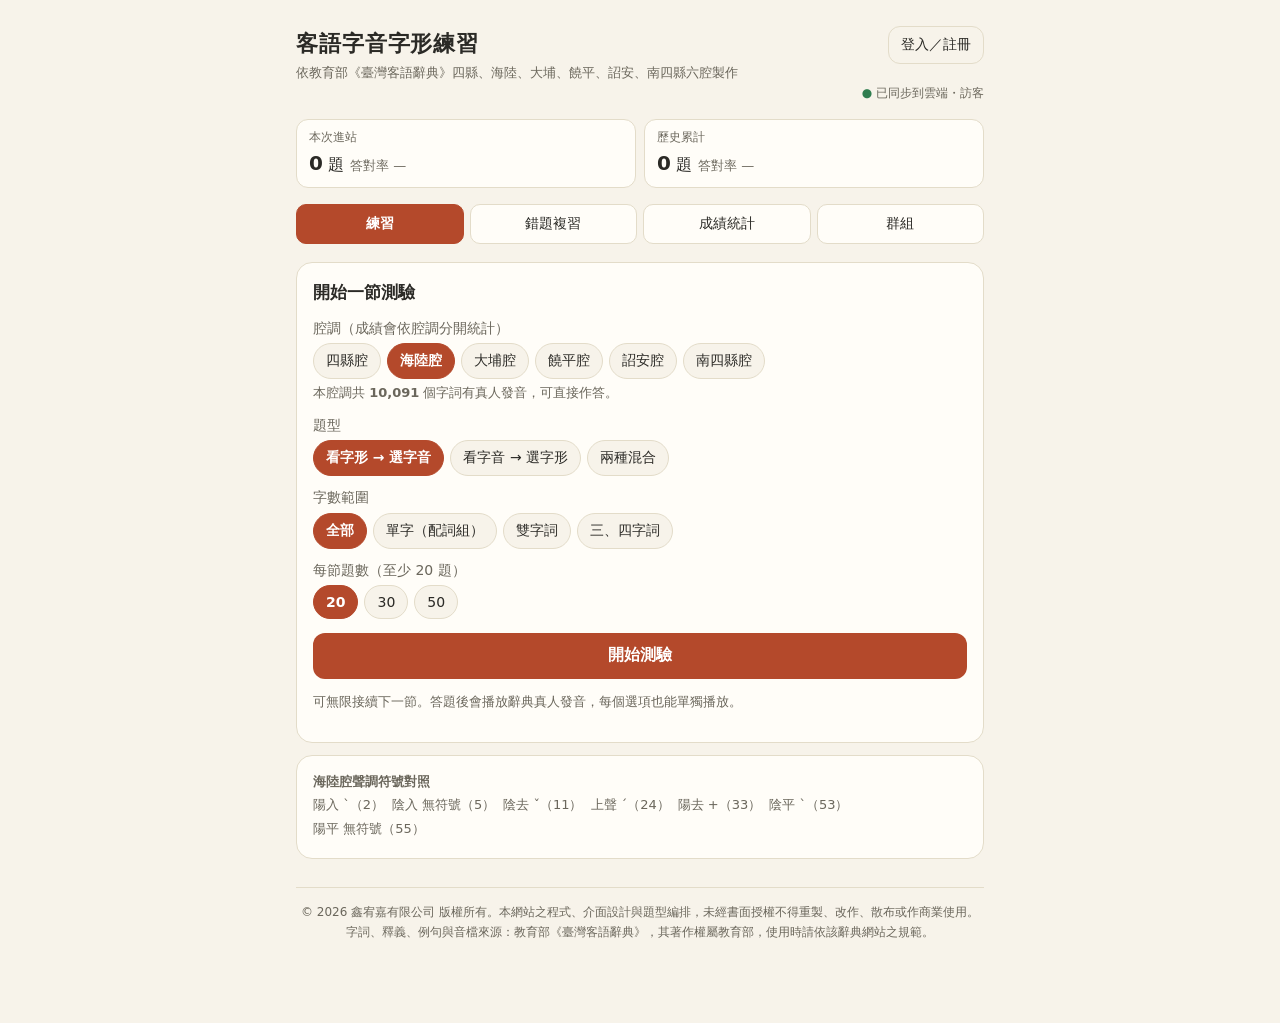
==== commit 04f53f59: "增加其它腔調、師生群組管理和網站管理" ====
--- a/index.html
+++ b/index.html
@@ -3,8 +3,10 @@
 <head>
 <meta charset="utf-8">
 <meta name="viewport" content="width=device-width, initial-scale=1">
-<title>客語海陸腔字音字形練習</title>
-<meta name="description" content="依教育部《臺灣客語辭典》海陸腔詞條，練習字形與字音配對，附語音、訂正解釋與錯題複習。">
+<title>客語字音字形練習</title>
+<meta name="copyright" content="鑫宥嘉有限公司 版權所有">
+<meta name="author" content="鑫宥嘉有限公司">
+<meta name="description" content="依教育部《臺灣客語辭典》四縣、海陸、大埔、饒平、詔安、南四縣六種腔調，練習字形與字音配對，附語音、訂正解釋、錯題複習與師生成績報表。">
 <style>
 :root{
   --bg:#f7f3ea; --card:#fffdf8; --ink:#2b2a26; --sub:#6b675c; --line:#e3dcc9;
@@ -15,13 +17,13 @@
   :root:not([data-theme="light"]){
     --bg:#1b1a17; --card:#26241f; --ink:#f1ece0; --sub:#a9a392; --line:#3a372e;
     --brand:#e0714f; --brand-ink:#1b1a17; --good:#6fcf97; --good-bg:#1f3a2a;
-    --bad:#ff8a80; --bad-bg:#3d2220; --hint:#4a4120; --chip:#34312a;
+    --bad:#ff8a80; --bad-bg:#3d2220; --hint:#4a4120; --chip:#34312a; color-scheme:dark;
   }
 }
 :root[data-theme="dark"]{
   --bg:#1b1a17; --card:#26241f; --ink:#f1ece0; --sub:#a9a392; --line:#3a372e;
   --brand:#e0714f; --brand-ink:#1b1a17; --good:#6fcf97; --good-bg:#1f3a2a;
-  --bad:#ff8a80; --bad-bg:#3d2220; --hint:#4a4120; --chip:#34312a;
+  --bad:#ff8a80; --bad-bg:#3d2220; --hint:#4a4120; --chip:#34312a; color-scheme:dark;
 }
 *{box-sizing:border-box}
 html{-webkit-text-size-adjust:100%}
@@ -38,8 +40,8 @@
 .stat span{font-size:20px;font-weight:700}
 .stat em{font-style:normal;font-size:13px;color:var(--sub);margin-left:6px}
 nav.tabs{display:flex;gap:6px;margin:8px 0 12px;position:sticky;top:0;background:var(--bg);padding:6px 0;z-index:5}
-nav.tabs button{flex:1;padding:10px 6px;border:1px solid var(--line);background:var(--card);color:var(--ink);
-  border-radius:10px;font-size:15px;cursor:pointer;font-family:inherit}
+nav.tabs button{flex:1 1 0;min-width:0;padding:10px 2px;border:1px solid var(--line);background:var(--card);color:var(--ink);
+  border-radius:10px;font-size:14px;cursor:pointer;font-family:inherit}
 nav.tabs button[aria-selected="true"]{background:var(--brand);color:var(--brand-ink);border-color:var(--brand);font-weight:700}
 .card{background:var(--card);border:1px solid var(--line);border-radius:16px;padding:16px;margin-bottom:12px}
 .card h2{font-size:17px;margin:0 0 10px}
@@ -115,6 +117,33 @@
 .modal .card{width:100%;max-width:420px;margin:0}
 .inp{width:100%;padding:12px;border:1px solid var(--line);border-radius:10px;background:var(--bg);color:var(--ink);font-size:16px;font-family:inherit}
 .modal a{color:var(--brand)}
+.tw{overflow-x:auto;max-width:100%}
+.tw table{min-width:560px}
+.row2{display:flex;gap:8px;align-items:center;flex-wrap:wrap}
+.row2 .inp{flex:1 1 160px;min-width:0;width:auto}
+.row2 .btn{flex:none}
+select.inp{appearance:auto}
+.chips{display:flex;flex-wrap:wrap;gap:6px;padding:6px 0 10px;border-bottom:1px solid var(--line)}
+.chip{padding:4px 10px;border:1px solid var(--line);background:var(--bg);color:var(--ink);border-radius:999px;font-size:13px;cursor:pointer;font-family:inherit}
+.chip[aria-pressed="true"]{background:var(--brand);color:var(--brand-ink);border-color:var(--brand)}
+.dseg{margin:2px 0 4px}
+h3{font-size:15px;margin:14px 0 6px}
+footer.site{margin-top:28px;padding-top:14px;border-top:1px solid var(--line);font-size:12px;color:var(--sub);line-height:1.7;text-align:center}
+.pdfbox{position:absolute;left:-12000px;top:0;width:794px;padding:36px 40px;background:#fff;color:#111;font-size:13px;line-height:1.6;font-family:"Noto Sans TC","PingFang TC","Microsoft JhengHei",system-ui,sans-serif}
+.pdfbox *{color:#111!important;border-color:#ccc!important}
+.pdfbox h1{font-size:22px;margin:0 0 4px}
+.pdfbox h2{font-size:16px;margin:14px 0 6px}
+.pdfbox h3{font-size:14px;margin:12px 0 4px}
+.pdfbox .card{background:#fff;border:1px solid #ccc;border-radius:8px;padding:10px 12px;margin:10px 0}
+.pdfbox .tw{overflow:visible}
+.pdfbox .tw table{min-width:0;font-size:11px}
+.pdfbox th{background:#f1ede2}
+.pdfbox .bar{background:#e4e4e4}
+.pdfbox .bar i{background:#2f7d4f}
+.pdfbox .wl{border-color:#ddd}
+.pdfbox .tag{background:#f3e6b8}
+.pdfbox .pdfmeta{color:#555!important;font-size:12px;margin:2px 0 8px}
+.pdfbox .pdffoot{margin-top:18px;padding-top:8px;border-top:1px solid #ccc;font-size:11px;color:#555!important;text-align:center}
 @media (min-width:560px){ .stem.form{font-size:60px} .opts{grid-template-columns:1fr 1fr} }
 </style>
 </head>
@@ -122,7 +151,7 @@
 <div class="wrap">
   <header>
     <div class="hrow">
-      <h1>客語海陸腔・字音字形練習<small>依教育部《臺灣客語辭典》海陸腔詞條與音檔製作</small></h1>
+      <h1>客語字音字形練習<small>依教育部《臺灣客語辭典》四縣、海陸、大埔、饒平、詔安、南四縣六腔製作</small></h1>
       <button class="btn ghost acct" id="btnAuth">登入／註冊</button>
     </div>
     <div class="sync" id="sync">連線中…</div>
@@ -137,6 +166,8 @@
     <button role="tab" id="tabPractice" aria-selected="true" data-tab="practice">練習</button>
     <button role="tab" id="tabReview" aria-selected="false" data-tab="review">錯題複習</button>
     <button role="tab" id="tabStats" aria-selected="false" data-tab="stats">成績統計</button>
+    <button role="tab" id="tabGroup" aria-selected="false" data-tab="group">群組</button>
+    <button role="tab" id="tabAdmin" class="hide" aria-selected="false" data-tab="admin">管理</button>
   </nav>
 
   <main>
@@ -144,6 +175,9 @@
     <section id="vSetup">
       <div class="card">
         <h2>開始一節測驗</h2>
+        <label class="f">腔調（成績會依腔調分開統計）</label>
+        <div id="dsegSetup"></div>
+        <p class="muted" style="margin:4px 0 0">本腔調共 <b id="cntWords">…</b> 個字詞有真人發音，可直接作答。</p>
         <label class="f">題型</label>
         <div class="seg" id="segMode">
           <button data-v="form2sound" aria-pressed="true">看字形 → 選字音</button>
@@ -166,10 +200,7 @@
         <div class="actions"><button class="btn block" id="btnStart">開始測驗</button></div>
         <p class="muted">可無限接續下一節。答題後會播放辭典真人發音，每個選項也能單獨播放。</p>
       </div>
-      <div class="card legend">
-        <b>海陸腔聲調符號對照</b><br>
-        <span>陰平 ˋ（53）</span><span>陽平 無符號（55）</span><span>上聲 ˊ（24）</span><span>陰去 ˇ（11）</span><span>陽去 +（33）</span><span>陰入 無符號（5）</span><span>陽入 ˋ（2）</span>
-      </div>
+      <div class="card legend" id="legend"></div>
     </section>
 
     <!-- 作答 -->
@@ -197,7 +228,17 @@
 
     <!-- 統計 -->
     <section id="vStats" class="hide"></section>
+
+    <!-- 群組 -->
+    <section id="vGroup" class="hide"></section>
+
+    <!-- 管理 -->
+    <section id="vAdmin" class="hide"></section>
   </main>
+  <footer class="site">
+    © 2026 鑫宥嘉有限公司 版權所有。本網站之程式、介面設計與題型編排，未經書面授權不得重製、改作、散布或作商業使用。<br>
+    字詞、釋義、例句與音檔來源：教育部《臺灣客語辭典》，其著作權屬教育部，使用時請依該辭典網站之規範。
+  </footer>
 </div>
 <div class="modal hide" id="authBox" role="dialog" aria-modal="true" aria-labelledby="authTitle">
   <form class="card" id="authForm" autocomplete="on">
@@ -222,10 +263,21 @@
 const SB_URL="https://ktsmglzfefzqhcuomkll.supabase.co";
 const SB_KEY="eyJhbGciOiJIUzI1NiIsInR5cCI6IkpXVCJ9.eyJpc3MiOiJzdXBhYmFzZSIsInJlZiI6Imt0c21nbHpmZWZ6cWhjdW9ta2xsIiwicm9sZSI6ImFub24iLCJpYXQiOjE3OTA5ODk1ODIsImV4cCI6MjEwNjU2NTU4Mn0.lUqXBvu08UcNbUG4oprHgB-vDdq1NVybJeIF-fjJZR0";
 const AUDIO_BASE="https://hakkadict.moe.edu.tw/static/audio/";
-const TONES={"53":["陰平","ˋ"],"55":["陽平",""],"24":["上聲","ˊ"],"11":["陰去","ˇ"],"33":["陽去","+"],"5":["陰入",""],"2":["陽入","ˋ"]};
-/* 資料欄位：[序號, 詞目, 音讀(數字調), 音檔, 釋義, 例句, 辭典網址編號, 單字用的例句詞組(無搭配詞時才有)] */
 const DICT="https://hakkadict.moe.edu.tw/search_result?id=";
-const RAW=[[45,"長年菜","chong55 ngien55 coi11","45-2-1-1-l.mp3","一種臺灣民間過年時吃的菜餚，象徵長壽。將芥菜洗淨切段，汆燙後以薑爆炒，並加入高湯燉煮而成。","過年愛用肥湯來炆長年菜食。",45,null],[49,"出年假","chud5 ngien55 ga11","50-2-1-1-l.mp3","出年關。農曆正月初五後，為年假的結束。","出年假過後，大家都愛去上班咧。(正月初五後，大家都要去上班了。)",50,null],[386,"入年假","ngib2 ngien55 ga11","394-2-1-1-l.mp3","農曆12月25日以後，開始進入過年假期。","頭擺入年假過後，就開始打甜粄準備過年。",394,null],[395,"年三十","ngien55 sam53 shib2","404-2-1-1-l.mp3","除夕。舊曆年的最後一天，在農曆十二月二十九日或三十日。","今晡日係年三十，大家都會轉老屋團圓。",404,null],[2270,"餔娘","bu53 ngiong55","2339-2-1-1-l.mp3","妻子、老婆。","阿舅公一生人都無討餔娘，老咧已孤栖。(舅公一輩子都沒娶老婆，老來很孤寂。)",2339,null],[2274,"阿伯","a33 bag5","2345-2-1-1-l.mp3","1.伯父。父親的哥哥。 2.年紀長於父親的男人。","昨暗晡阿伯請大家食飯。(昨天晚上伯父請大家吃飯。)",2345,null],[2275,"阿爸","a33 ba53","2346-2-1-1-l.mp3","爸爸、父親。","阿爸今年退休以後愛轉去莊下戴。",2346,null],[2319,"茶米","ca55 mi24","2391-2-1-1-l.mp3","經過加工乾燥烘焙，可沖泡的茶葉。","這茶米係今年正摘个春茶，請來食一杯。(（這茶葉是今年剛採的春茶，請喝一杯。）)",2391,null],[2504,"春聯","chun53 lien55","2587-2-1-1-l.mp3","農曆新年時，以紅紙書寫並張貼在大門兩側的吉祥聯語。","阿爸當會寫大字，見到過年都會自家寫春聯來貼。",2587,null],[2765,"宮廟","giung53 miau33","2860-2-1-1-l.mp3","廟宇。奉祀神佛、先賢聖哲的處所。","臺灣个宮廟起到當靚，過年過節當多人去拜。",2860,null],[2798,"恭喜發財","giung53 hi24 fad5 coi55","2894-2-1-1-l.mp3","祝他人發財，為新年祝賀的吉祥話。","新正年頭，大家相見面都會講恭喜發財。",2894,null],[3001,"財神爺","coi55 shin55 rha55","3113-2-1-1-l.mp3","1.神話傳說中掌管錢財的神。 2.戲稱掌管錢財或能給人錢財的人。","過年个時節，當多人都會去拜財神爺求財運。(過年的時候，很多人都會去拜財神爺祈求財運。)",3113,null],[3468,"發粄","fad5 ban24","3595-2-1-1-l.mp3","發糕。一種以米漿摻入發粉與糖，蒸製而成的粄食。多用於春節或祭祖之時，以象徵大發好運。","阿米姊炊个發粄盡得訣，逐年過年當多人拜託佢炊。(阿米姐蒸的發糕很得要領，每年過年有很多人拜託他蒸。)",3595,null],[4070,"甜粄","tiam55 ban24","4232-2-1-1-l.mp3","年糕。糯米磨漿壓乾，摻入砂糖搓揉攪拌後，放入蒸籠蒸製而成。外觀呈淡褐色。農曆過年時，用來祭祖、敬神，也是重要的年節食品。","頭擺見天穿日，阿婆就會煎甜粄來拜神。(以前每到天穿日，奶奶就會煎年糕來拜神。)",4232,null],[4145,"水粄","shui24 ban24","4315-2-1-1-l.mp3","用小碗盛在來米漿，蒸炊而成的粄。有甜、鹹兩種口味。甜水粄由拌入砂糖或黑糖的米漿製成，呈棕色。鹹水粄則由米漿加入少許鹽…","食朝食水粄仔較毋耐飽，吂到晝就肚屎枵咧。(早餐吃水粄較不耐飽，還沒到中午就餓了。)",4315,null],[4997,"阿","a33","hk0000000001-1-2","2.語頭，用於排行、小名之前，常與「牯、嫲……」等連用，來表示稱呼。 3.表疑問、驚訝等語氣。 1.敬詞，多用於長輩…","阿祥牯。",5549,null],[4998,"阿妗","a33 zim55","hk0000000009-1-2","稱謂。指嬸嬸。","後日愛去阿妗屋下看人迎龍。(（後天要去嬸嬸家看人舞龍。）)",5550,null],[4999,"阿公婆","a33 gung53 po55","hk0000000020-1-2","祖先。","過年過節，大家都會轉來老屋敬阿公婆。(（逢年過節，大家都會回來老家拜祖先。）)",5551,null],[5000,"阿公太","a33 gung53 tai11","hk0000000021-1-2","稱謂。曾祖父，稱呼父親的祖父。","阿公太歲數恁大，身體還當健。(曾祖父的年紀很大但身體還很健康。)",5552,null],[5001,"阿姆哀","a33 me53 oi53","hk0000000023-1-2","驚嘆語氣詞。意指「哎呀！我的媽呀！我的天啊！」等。","阿姆哀！恁酸个虎頭柑你也敢食！(（我的天呀！那麼酸的虎頭柑你也敢吃！）)",5553,null],[5002,"阿婆官","a33 po55 gon53","hk0000000024-1-2","喻做事沒有魄力，軟弱無能的主事者。","縣長係父母官，愛惜子民係應該，毋好變到阿婆官，喃喃呢呢。(縣長是父母官，應該要疼惜縣民，不可變成軟弱無能，沒有魄力的官。)",5554,null],[5003,"阿山仔","a33 san53 er55","hk0000000025-1-2","過去對外省人不禮貌的稱呼。","這下大家看著外省人，毋會喊佢阿山仔咧。(（現在大家看到外省人，不會叫他「阿山仔」了。）)",5555,null],[5008,"亞","a24","hk0000000034-1-2","1.比較次一級的。 2.亞細亞洲的簡稱。","亞軍。",5562,null],[5009,"亞聖","a24 shin11","hk0000000036-1-2","道德才學僅次於聖人的人，一般指孟子而言。","「亞聖」孟子係戰國時代人，一生人發揚孔子个思想。(亞聖孟子是戰國時代人，一生發揚孔子的學說。)",5563,null],[5010,"啞","a24","hk0000000037-1-2","1.人或動物因生理缺陷或疾病而喪失說話的功能，無法發聲。 2.形容嗓子乾澀、發音困難，聲音枯竭。 3.小孩子學說話的…","啞仔。",5564,null],[5011,"啞仔","a24 er55","hk0000000038-1-2","啞巴。","莫看佢係啞仔，佢个手斯非常巧哦！(（別看他是個啞巴，他的手可是很靈巧哦！）)",5565,null],[5012,"啞口無言","a24 kieu24 vu55 ngien55","hk0000000040-1-2","質問、駁斥時沉默不語或無言以對，或理屈詞窮、無話可說。","被告分法官問到啞口無言。(被告被法官問到啞口無言。)",5566,null],[5013,"押","ab5","hk0000000041-1-2","1.在文書或契約上簽名或畫記號。 2.把財物交給他人作擔保。 3.拘留。 4.跟隨看管。 5.賭博下注。","畫押。",5567,null],[5014,"押韻","ab5 rhun33","hk0000000043-1-2","詩詞歌賦中，某些句子的末字，使用韻母相同或相近的字，使音調和諧優美。","佢个詩文作品押韻押著已和諧好聽，讀起來當有韻味。(他的詩文作品押韻押得很和諧好聽，讀起來很有韻味。)",5568,null],[5015,"鴨","ab5","hk0000000044-1-2","動物名。游禽類，嘴扁腳短，趾間有連蹼，善游，不善飛。可分為家鴨、野鴨兩種。","",5569,null],[5016,"鴨春","ab5 chun53","hk0000000045-1-2","鴨蛋的委婉語。平常生活上多講鴨卵，在山歌上則用鴨春。","鴨春比雞卵大一息仔，已多農家人拿來滷鹹卵。(鴨蛋比雞蛋大一些，許多農家拿來醃鹹蛋。)",5570,null],[5017,"鴨仔","ab5 er55","hk0000000046-1-2","鴨子。「田鴨」和「番鴨」均為鴨的品種。一般而言，「雌田鴨」因會生蛋，所以人類加以飼養以收其蛋；「水鴨仔」指的是「雁鴨…","有盡多隻鴨仔在陂塘肚泅水。(有很多隻鴨子在池塘裡游泳。)",5571,null],[5018,"鴨肉","ab5 ngiug5","hk0000000050-1-2","鴨肉。","鴨肉當好食。(鴨肉很好吃。)",5572,null],[5019,"鴨仔聽雷","ab5 er55 tang53 lui55","hk0000000054-1-2","像鴨子聽見雷聲一般，聽不出所以然。比喻一個人對所接收的訊息無法理解。","阿婆聽英文歌就像鴨仔聽雷共樣。(奶奶聽英文歌就像鴨子聽雷般，什麼都聽不懂。)",5573,null],[5022,"壓制","ab5 zhi11","hk0000000060-1-2","1.用強力使對方就範。 2.一種柔道動作。以身軀伏壓對手，使其無法反抗。","中共用武力壓制天安門事件。(中共用武力壓制天安門事件。)",5577,null],[5023,"扼","ag5","hk0000000061-1-2","1.用力掐住。 2.握。","扼頸根。",5578,null],[5024,"扼手","ag5 shiu24","hk0000000062-1-2","握手。彼此伸出手相互握住，以表示友善或禮貌。","開幕酒會个時節，市長摎在場个人客扼手問好。(（開幕酒會上，市長跟在場的客人握手問好。）)",5579,null],[5025,"軛","ag5","hk0000000063-1-2","架於牛、馬頸背上用以拉車的曲木。","牛軛。",5580,[["牛軛",1,"牛軛。"]]],[5026,"挨","ai53","hk0000000064-1-2","1.靠近、迫近。 2.拖延、消磨、等待。 3.依照次序。 4.摩擦、擠。","挨兼來。",5581,null],[5027,"挨粄","ai53 ban24","hk0000000065-1-2","將米和水磨成米漿。","原在人逐年過年就會挨粄來做甜粄、發粄摎菜頭粄。(以前人每年過年都會將米磨成漿來做年糕、發糕及蘿蔔糕。)",5582,null],[5028,"挨礱","ai53 lung55","hk0000000066-1-2","碾米。用轉動磨石的方式將穀的外殼脫去。","頭擺个莊下人，愛摎穀㧡去礱間挨礱，盡辛苦。(以前的鄉下人，要將穀挑去碾米廠碾米，很辛苦。)",5583,null],[5029,"挨著神頭","ai53 do24 shin55 teu55","hk0000000067-1-2","遭逢到凶神惡鬼而導致身體不適或遇事不順。","恁久毋知係挨著神頭無？身體毋係幾鬆爽，做事又無順序。(近來不知是否沖撞了神煞？身體不是很舒服，工作又不順利。)",5584,null],[5030,"挨礱披波","ai53 lung55 pi53 po53","hk0000000068-1-2","1.螳螂。一種昆蟲，節肢動物，全身呈綠色或土黃色，體長、腹部肥大，頭呈扁三角形，前肢作鎌形有刺，用以捕食他蟲。 2.…","娘婆頂高停一隻挨礱披波，面前兩支腳迎啊迎仔，像伐鐮樣。(芒草上停了一隻螳螂，面前兩隻腳揮來揮去，像劈草刀一般。)",5585,null],[5031,"挨生挨死","ai53 sang53 ai53 si24","hk0000000069-1-2","隱忍苟活。","戰國時代个越王句踐臥薪嘗膽，挨生挨死，就全全係為著報仇、收回失土。(戰國時代的越王句踐臥薪嘗膽，隱忍苟活，全都是為了報仇、收復失土。)",5586,null],[5032,"挨身過去","ai53 shin53 go11 hi11","hk0000000070-1-2","人多很擁擠，側著身子走過去；形容擦身而過。","",5587,null],[5034,"唉","ai53","hk0000000072-1-2","嘆詞。表示驚訝的語氣。","唉哦！你仰會恁慶？(哎唷！你怎會這麼厲害？)",5589,[["唉哦",0,"唉哦！你仰會恁慶？"]]],[5036,"唉","ai53","hk0000000074-1-2","嘆詞。表示驚訝或讚美的語氣。","唉哉。",5589,[["唉哉",0,"唉哉。"]]],[5037,"唉","ai24","hk0000000075-1-2","嘆詞。表示驚訝或痛苦的語氣。","唉喲！",5592,[["唉喲",0,"唉喲！"]]],[5038,"矮","ai24","hk0000000076-1-2","1.形容人的身材短小，與「高」相對。 2.卑下的。","矮牯仔。",5593,null],[5039,"矮細","ai24 se11","hk0000000077-1-2","形容一個人身材短小。","這儕人生來已矮細。(這個人生來就身材很短小。)",5594,null],[5040,"矮頓頓","ai24 dun24 dun24","hk0000000079-1-2","形容身材矮矮胖胖的樣子。亦可說「矮頓頓仔」。","該隻細妹仔雖然生來矮頓頓，毋過做事已遽板。(那個女孩子雖然長得矮矮胖胖的，但是做事情很索利。)",5595,null],[5041,"矮古董","ai24 gu24 dung24","hk0000000080-1-2","（眨）身材短小的人。","該矮古董盡有學問。(那個矮子很有學問。)",5596,null],[5045,"隘","ai11","hk0000000084-1-2","1.險要的地方。 2.古時防人入侵的山棧。","隘口。",5600,null],[5046,"隘寮下","ai11 liau55 ha53","hk0000000086-1-2","守隘口的人住的草寮。","這下个苗栗公館老名安做隘寮下，因為清朝時節棧有隘勇。(現在的苗栗公館舊地名叫隘寮下，因為清朝有隘勇進駐。)",5601,null],[5047,"庵","am53","hk0000000087-1-2","1.圓頂的小草屋。 2.尼姑住的廟堂。","草庵。",5602,[["草庵",1,"草庵。"],["庵堂",0,"庵堂。"]]],[5048,"掩","am53","hk0000000089-1-2","1.遮蔽、遮蓋。 2.綁編物件以圍住。","掩等。",5603,[["掩等",0,"掩等。"],["掩竹棚",0,"掩竹棚。"]]],[5049,"醃","am53","hk0000000090-1-2","原指用鹽漬物，今指鹽漬的或醃製用的。","醃瓜仔（醃漬的越瓜或越瓜）、醃缸(寬口大腹之陶缸，常用於醃漬蔬菜、肉類)",5604,null],[5050,"醃瓜仔","am53 gua53 er55","hk0000000092-1-2","1.越瓜；拿來製醬瓜的生瓜。 2.醬瓜。","這條醃瓜仔皮當賁，削斯毋得落。(（這條越瓜皮很厚，很難削。）)",5605,null],[5051,"掩","am24","hk0000000093-1-2","隱藏、掩藏。","掩磡。",5606,null],[5052,"掩磡","am24 kam24","hk0000000094-1-2","隱匿、藏匿。","恁大个事情，無法度掩磡。(這樣大的事，沒法子隱匿。)",5607,null],[5053,"盦","am53","hk0000000095-1-2","1.器皿的蓋子。 2.古代用來裝盛食物的器皿。","打盦覆。",5608,null],[5054,"盦盦覆","am53 am53 pug5","hk0000000096-1-2","1.物體的正面朝下趴覆。 2.趴著。","老時人起屋，屋頂揚紅瓦，張槽挺挺昂，覆槽盦盦覆，恁樣就毋會漏水咧！(早期人蓋房子，屋頂蓋紅瓦，凹面瓦仰躺舖，凸面瓦覆蓋上去，這樣就不會漏水啦！)",5609,null],[5055,"暗","am11","hk0000000097-1-2","1.不明亮的、光線不足的、黑夜的。與「明」相對。 2.祕密不使人知、不公開的。與「明」相對。","暗摸叮咚。",5610,null],[5056,"暗暗","am11 am11","hk0000000098-1-2","很暗的樣子。","天色看起來暗暗，怕會落水囉！(（天色看起來很暗，恐怕會下雨了！）)",5611,null],[5057,"暗昏","am11 fun53","hk0000000101-1-2","指太陽下山後天色變暗。","做忒事，堵堵暗昏，大家遽遽轉屋下。(事做完時剛好天黑，大家趕緊回家。)",5612,null],[5058,"暗號","am11 ho33","hk0000000102-1-2","暗中所做的記號。","佢驚自家个皮箱仔摎別人个搞共下，所以在皮箱仔項做暗號。(他怕自己的皮箱和別人的搞混，所以在皮箱上做暗號。)",5613,null],[5059,"暗巷","am11 hong33","hk0000000103-1-2","黑暗的街道。","斷烏咧，在暗巷肚行，試著當得人驚。(（天黑了，在暗巷裡走，覺得很令人害怕。）)",5614,null],[5060,"暗窿","am11 lung55","hk0000000104-1-2","1.隧道。 2.密道。隱密的地道。","施工單位準備對這座山仔个底下打一條暗窿，方便大家通行。(施工單位準備從這座山底部打通一條暗道，方便大家通行。)",5615,null],[5061,"暗殺","am11 sad5","hk0000000106-1-2","乘人不備而暗中殺害。","證人驚會分人暗殺，要求警察保護佢。(證人怕會被人暗殺，要求警察保護他。)",5616,null],[5062,"暗示","am11 shi33","hk0000000107-1-2","用間接、含蓄的方法來表達意思。","老妹暗示𠊎，今晡日係佢个生日。(妹妹暗示我，今天是她的生日。)",5617,null],[5063,"暗算","am11 son11","hk0000000108-1-2","1.心算。 2.暗地裡算計害人。","阿婆無讀書，毋過佢暗算當慶，開雜貨店錢銀毋識算差。(奶奶沒讀書，不過他心算很厲害，開雜貨店金錢不曾算錯。)",5618,null],[5064,"暗晡夜","am11 bu53 rha33","hk0000000110-1-2","今天晚上。","暗晡夜，你有閒無？(今天晚上，你有空嗎？)",5619,null],[5065,"暗冬冬","am11 dung53 dung53","hk0000000111-1-2","形容很暗、無光亮的樣子。","這間房裡背無半盞燈，看起來暗冬冬。(（這間房間裡一盞燈也沒有，看起來暗暗的。）)",5620,null],[5066,"暗晡時頭","am11 bu53 shi55 teu55","hk0000000113-1-2","夜晚時分。","好天个暗晡時頭，大家坐在禾埕尞涼，當鬆爽。(晴天的晚上，大家坐在院子乘涼，很舒爽。)",5621,null],[5067,"暗箭難防","am11 zien11 nan55 fong55","hk0000000114-1-2","暗中有意的傷害很難防範。","人講：「暗箭難防。」這就係愛𫣆細義提防小人个暗中陷害。(人說：「暗箭難防。」這就是要我們小心提防小人的暗中陷害。)",5622,null],[5068,"暗箭傷人","am11 zien11 shong53 ngin55","hk0000000115-1-2","乘人不備，暗中使用不正當手段傷害他人。","阿姆哀！暗箭傷人个事情你也做得出來。(我的媽呀！暗中傷害他人的事情你也做得出來。)",5623,null],[5069,"暗摸叮咚","am11 mo53 din55 dung55","hk0000000116-1-2","漆黑一片，天色或周遭空間暗得看不見的樣子。","停電个時節，滿哪仔都暗摸叮咚，摸毋著路來行。(（停電的時候，漆黑一片，摸不到路來走。）)",5624,null],[5072,"盎","ang53","hk0000000121-1-2","盛液體的瓶子。","盎仔。",5628,[["盎仔",0,"盎仔。"]]],[5073,"盎","ang55","hk0000000122-1-2","","",5629,null],[5074,"盎零","ang55 lang55","hk0000000123-1-2","固執，處事不知依常規進行。","你仰般恁盎零？任講都講毋會伸俥！",5630,null],[5075,"凹","au55","hk0000000124-1-2","內縮、陷下之處。","腳凹（膝蓋後方部位）、手凹（手肘內側部位）、山凹(山陷下去的地方)。",5631,[["腳凹",1,"腳凹、手凹、山凹。"]]],[5078,"拗","au24","hk0000000127-1-2","1.折。使物斷裂。 2.使物彎曲。","拗花（折花）、拗牛眼（採龍眼）。",5634,null],[5079,"拗花","au24 fa53","hk0000000128-1-2","採摘花朵。","在公園儘採拗花會分人罰。(在公園隨意摘花會被罰。)",5635,null],[5080,"拗腰","au24 rhau53","hk0000000129-1-2","前後彎腰、左右側彎。","朝晨頭个公園肚，有人在該打拳，有人拗腰，大家運動保康健。(早晨時分的公園裡，有人在那打拳，有人彎腰，大家運動保健康。)",5636,null],[5081,"詏","au11","hk0000000131-1-2","動。辯駁、爭辯。","詏數（為錢財或帳目爭論）、詏嘴（爭論、爭辯）、相詏（互相爭辯）、硬詏(強辯)",5637,null],[5082,"懊","au11","hk0000000134-1-2","反悔怨恨。","懊惱。",5638,[["懊惱",0,"懊惱。"]]],[5083,"巴","ba53","hk0000000136-1-2","1.奉承、討好。 2.手掌。 3.身體向前傾靠在物體上。","巴結。",5639,null],[5085,"巴掌","ba53 zhong24","hk0000000138-1-2","手掌。","阿爸將糖仔放到老妹个手巴掌項。(爸爸把糖果放到妹妹的手掌上。)",5641,null],[5086,"巴掌嫲","ba53 zhong24 ma55","hk0000000139-1-2","手掌。","佢个巴掌嫲大又有力，排球拍啊去，無人擋得核。(他的手掌大而有力，排球拍出去，沒人擋得住。)",5642,null],[5087,"叭","ba53","hk0000000140-1-2","見【喇叭】。","",5643,null],[5088,"芭","ba53","hk0000000141-1-2","見【芭蕉】。","",5644,null],[5089,"爸","ba53","hk0000000143-1-2","稱謂。泛指子女對父親的一種稱呼。","阿爸。",5645,null],[5090,"笆","ba53","hk0000000146-1-2","用竹子圍成的柵欄。","籬笆。",5647,null],[5091,"背","ba55","hk0000000147-1-2","1.以背來承擔。 2.將衣服套在身上。 3.負荷、擔負。","背細人仔。",5648,null],[5093,"背著","ba55 do24","hk0000000150-1-2","背著。","佢因為賭徼輸當多錢，背著一身債。(他因為賭博輸了很多錢，背了一身債。)",5650,null],[5094,"背鑊","ba55 vog2","hk0000000152-1-2","駝背。背部彎曲拱起。","隔壁个阿伯跢倒，背筋著傷，醫好嗄變背鑊背鑊咧！(隔壁的老伯跌倒，背脊受傷，醫好後竟變成駝背了！)",5651,null],[5095,"背帶魚","ba55 dai11 ng55","hk0000000154-1-2","白帶魚。","漁船入港，下下來歸堆金若若銀白色个背帶魚，魚販仔早早就在該等等咧。(漁船進港，卸下來一大堆閃亮亮銀白色的白帶魚，魚販子老早就在那等著了。)",5652,null],[5096,"背家濟仔","ba55 ga53 zi11 er55","hk0000000155-1-2","靠討飯、要錢過活的人。","",5653,null],[5097,"背細人仔","ba55 se11 ngin55 er55","hk0000000156-1-2","","",5654,null],[5098,"把變","ba24 bien11","hk0000000159-1-2","形容人腦筋靈活，有許多創新求變的點子。","阿松伯个滿子盡把變，見有較新型个頭路，佢就比人走先行，總係到今還吂做出較像樣个成績。(（阿松伯的么兒很能創新，每每有較新型的事業，他就比人先行一步，只是到現在還沒做出較可觀的成…",5657,null],[5099,"把守","ba24 shiu24","hk0000000161-1-2","抵擋護衛。","李將軍把守城門，百姓做得安心過夜。(李將軍把守城門，百姓可以安心過夜。)",5658,null],[5100,"把握","ba24 vog5","hk0000000162-1-2","1.掌握、抓住。 2.成功的信心。","景氣毋好，有好个工作機會就愛把握。(這擺个考試，𠊎當有把握。)",5659,null],[5101,"靶","ba24","hk0000000163-1-2","射擊的目標。","靶場。",5660,[["靶場",0,"靶場。"]]],[5102,"叭","ba55","hk0000000164-1-2","狀聲詞。用以形容汽車、機車喇叭等聲音。","叭叭。",5661,[["叭叭",0,"叭叭。"]]],[5103,"八角樓","bad5 gog5 leu55","hk0000000171-1-2","屋子四面八方敞亮通明，比喻富貴人家富麗堂皇的房屋。","等𠊎有錢咧，就愛來起一棟八角樓。(（等我有錢了，就要建一棟四面八方採光都很好的房子。）)",5664,null],[5104,"八角亭","bad5 gog5 tin55","hk0000000172-1-2","頂端結構有八個角的亭子；其八角象徵八卦，有驅邪避凶的作用。","下晝𫣆就在山項个八角亭見面。(下午我們就在山上的八角亭見面。)",5665,null],[5105,"八字腳","bad5 sii33 giog5","hk0000000173-1-2","形容人走路，雙腳撇開就像八字一樣。通常有內、外八字之分。","正學行个細人仔，輒常八字腳踣踣跌 。(剛學走路的小孩，常會八字腳走路跌跌撞撞。)",5666,null],[5106,"八面威風","bad5 mien11 vui53 fung53","hk0000000175-1-2","喻聲勢浩大，十分神氣。","該公司个大頭家，逐擺出門八面威風，有盡多夥計跈等。(那個公司的大老闆，每次出門都八面威風，有很多夥計跟著。)",5667,null],[5107,"八仙過海","bad5 sien53 go11 hoi24","hk0000000176-1-2","雜劇名。明朝無名氏撰。敘述八位仙人一起赴蟠桃大會，回程遇海，呂洞賓倡議不得乘雲，須各以寶物投水乘之而過，於是八仙各顯…","",5668,null],[5109,"缽","bad5","hk0000000178-1-2","泛稱可用來盛湯、裝食物的圓形金屬或陶瓷用具。","缽頭。",5670,null],[5110,"缽頭","bad5 teu55","hk0000000179-1-2","可用來盛湯、裝食物的圓形陶瓷用具。","灶頭面个缽頭肚有番薯湯，若係肚屎枵，做得去舀來食。(灶臺上的缽子裡有番薯湯，要是肚子餓了，可以去舀來吃。)",5671,null],[5111,"撥","bad5","hk0000000180-1-2","1.調頭寸。 2.用手撥動。 3.提出、提出部分發放。","撥錢(向人借錢)",5672,null],[5112,"撥開","bad5 koi53","hk0000000181-1-2","推開又會自動合起的動作。","佢䟘床撥開眠帳，跋腳就走。(他起床撥開蚊帳，拔腿就跑。)",5673,null],[5113,"拔","bad2","hk0000000183-1-2","1.甩動。 2.甩掛、披掛。 3.羈絆。 4.牽連。 5.誇大舖張。","牛拔尾(牛甩動尾巴。)",5674,null],[5114,"蹳","bad2","hk0000000184-1-2","用力擺動。","魚尾蹳來蹳去。(魚尾擺來擺去。)",5675,[["尾蹳來",1,"魚尾蹳來蹳去。"]]],[5115,"百般","bag5 ban53","hk0000000187-1-2","各式各樣。","百般頭路起頭難。(各行各業創業都不容易。)",5678,null],[5116,"百花","bag5 fa53","hk0000000188-1-2","各種花卉。","春天到來百花開。(春天來到各種花卉盛開。)",5679,null],[5117,"百樣","bag5 rhong33","hk0000000190-1-2","各式各樣。","一樣米畜百樣人。(一種米養各式各樣的人。)",5680,null],[5118,"百分率","bag5 fun53 lid2","hk0000000192-1-2","以百分法表示兩數之間的比例關係。亦稱為「百分比」。","一隻月花在娛樂个錢有幾多，用百分率來表示盡清楚。(一個月花在娛樂的錢有多少，用百分率來表示最清楚。)",5681,null],[5119,"百籃肚","bag5 lam55 du24","hk0000000193-1-2","比喻食量大、胃口好，什麼都吃下肚的人。","該隻百籃肚正食啊飽又在該食點心咧。(那個大胃王剛吃飽又在那吃點心了。)",5682,null],[5120,"百姓公","bag5 siang11 gung53","hk0000000194-1-2","民間設廟奉祀各路無主孤魂時對祂的敬稱。","有兜地方會看著伯百姓公个廟，這係世間人對該兜無祀孤魂个善心。(有些地方會看見有應公的廟，這是世間的人對那些無祀孤魂的善心。)",5683,null],[5121,"百科全書","bag5 ko53 cion55 shu53","hk0000000195-1-2","一種工具書。普遍搜羅各門類的知識，用分別條目的方式加以簡明介紹的工具書。","百科全書就像係一位無所不知个先生。(百科全書就像是一位無所不知的老師。)",5684,null],[5122,"百年歸壽","bag5 ngien55 gui53 shiu33","hk0000000196-1-2","（婉）人老死。因不忍直言死亡而改以委婉之辭替代。","這棟大樓个落成，係老校長百年歸壽前个心願。(這棟大樓的落成，是老校長仙逝前的心願。)",5685,null],[5123,"百戰百勝","bag5 zhan11 bag5 shin11","hk0000000197-1-2","每戰必勝。","追求百戰百勝係球場上每隻隊伍个願望。(追求百戰百勝是球場上每一個隊伍的願望。)",5686,null],[5125,"伯","bag5","hk0000000199-1-2","1.稱謂。尊稱父親的哥哥。 2.尊稱年齡或輩分較高的人。 3.古人以兄弟長幼排行中最大的為伯。 5.妻子稱丈夫的哥哥…","大伯、二伯。",5688,null],[5127,"伯公火","bag5 gung53 fo24","hk0000000203-1-2","1.夜晚出現在野外的赤紅色火光，傳說是土地公廟神靈顯現。 2.土地公廟的燈火。","阿姆講暗晡頭看著外背个紅火，係伯公火，毋使驚。(母親說晚上看到外面紅色的火，是土地公顯靈的火光，不用害怕。)",5690,null],[5128,"伯公下","bag5 gung53 ha53","hk0000000204-1-2","土地公廟裡外。","閒閒來去伯公下行棋、打嘴鼓。(（空閒的時候去土地公廟下棋、聊天。）)",5691,null],[5129,"伯勞嫲","bag5 lo55 ma55","hk0000000205-1-2","1.動物名。泛指伯勞科鳥類。在臺灣可看到的有留鳥棕背伯勞，候鳥有紅尾伯勞，迷鳥有虎紋伯勞和牛頭伯勞。 2.（貶）伯勞…","逐年秋冬个時節，伯勞嫲會飛來臺灣南部過冬。(每年秋冬的時候，伯勞鳥會飛來臺灣南部過冬。)",5692,null],[5130,"伯公生鬚","bag5 gung53 sang53 si53","hk0000000206-1-2","形容不慌不忙、從容不迫，老到的樣子。","佢來這位食頭路既經十年咧，遇著事情就像伯公生鬚，毋會緊張咧。(（他來這裡工作已經十年了，遇到事情都很老到，不會緊張了。）)",5693,null],[5131,"佰","bag5","hk0000000207-1-2","百的大寫。","",5694,null],[5132,"柏","bag5","hk0000000208-1-2","柏科植物的總稱。常綠喬木。性耐寒，葉小、鱗形，紋理細密，是上好材質。有扁柏、側柏、檜柏、羅漢柏等數種。","柏樹。",5695,null],[5133,"跋毋起","bag5 m55 hi24","hk0000000211-1-2","爬不起來。","該下跍忒久，這下腳痺痺嗄跋毋起。(剛才蹲太久，現在腳麻麻的爬不起來。)",5697,null],[5134,"跋䟘起來","bag5 hong11 hi24 loi55","hk0000000212-1-2","爬起來。","你毋係愛睡目？仰又跋䟘起來？(你不是要睡覺？怎麼又爬起來？)",5698,null],[5135,"擘","bag5","hk0000000213-1-2","1.用手將東西扯裂或從附著處剖離。 2.張開。","擘開來（向兩邊張開、用手剝開）、擘柑仔（剝橘子）、擘兩析（撕成兩片）、擘滑髀（被撕裂了）、擘紙（把紙扯爛）、擘書（把書本撕毀）、擘單（掣據；允准）、擘嘴角（撕扯臉頰，指懲罰亂講…",5699,null],[5136,"擘開","bag5 koi53","hk0000000214-1-2","剝開、剖開，分其物為二。","摎柑仔擘開來食。(把橘子剝開來吃。)",5700,null],[5137,"跛","bai55","hk0000000218-1-2","腳有殘疾，行走時身體歪斜，無法平衡。","跛腳。",5702,[["跛腳",0,"跛腳。"]]],[5138,"排","bai55","hk0000000221-1-2","一個接一個，照順序擺列。","排列仔（排隊）。",5704,[["排列仔",0,"排列仔。"]]],[5139,"擺","bai24","hk0000000222-1-2","1.來回搖動。 2.次、回。","搖搖擺擺、擺來擺去。",5705,null],[5140,"拜","bai11","hk0000000223-1-2","一種禮節行為。（1）對人低頭拱手行禮，或兩手扶地跪下磕頭。 （2）對神明的行禮。有時合掌，有時執香。 2.訪問人或看…","交拜、叩拜。",5706,null],[5141,"拜佛","bai11 fud2","hk0000000225-1-2","參拜神佛。一般指信奉佛教的禮拜行為。","食齋、拜佛愛誠心。(吃齋、拜佛要誠心。)",5707,null],[5142,"拜見","bai11 gien11","hk0000000226-1-2","恭敬的參見尊長。","過來拜見先生，佢係盡有名个書法大師。(過來拜見老師，他是最有名的書法大師。)",5708,null],[5143,"拜過","bai11 go11","hk0000000227-1-2","祭拜過。","這隻雞仔吂有拜過伯公，還做毋得食。(這隻雞還沒拜過土地公，還不可以吃。)",5709,null],[5144,"拜候","bai11 heu33","hk0000000228-1-2","拜訪問候。","畢業恁多年咧，有閒愛去拜候教授。(（畢業這麼多年了，有空時要去拜訪問候教授。）)",5710,null],[5145,"拜望","bai11 mong33","hk0000000230-1-2","拜訪問候。","天光日愛去拜望多年無見个朋友。(明天要去拜訪問候多年沒見的朋友。)",5712,null],[5146,"拜年","bai11 ngien55","hk0000000232-1-2","向人行禮慶賀新年的禮俗。","新正年頭去人屋下拜年，大體都會帶等路去。(新春期間去別人家裡拜年，通常都會帶伴手禮去。)",5713,null],[5149,"拜壽","bai11 shiu33","hk0000000236-1-2","恭賀尊長生日。","這婿郎䟓䟓㓾隻雞仔來去摎厥丈人老拜壽。(女婿專程殺隻雞帶去給岳父拜壽。)",5716,null],[5150,"拜堂","bai11 tong55","hk0000000238-1-2","舊式婚禮的一種儀式。指新婚夫婦在禮堂跪拜高堂。今日也作為結婚的代稱。","拜堂過後兩人就結公婆咧，愛互相尊重、互相𢯭手。(（拜堂之後兩人就是夫妻了，要互相尊重、互相幫忙。）)",5717,null],[5151,"拜伯公","bai11 bag5 gung53","hk0000000239-1-2","祭拜土地公。","昨晡下晝，跈等阿姆去拜伯公。(昨天下午，跟著媽媽去拜土地公。)",5718,null],[5152,"拜觀音","bai11 gon53 rhim53","hk0000000240-1-2","祭拜觀音。","這間廟係拜觀音个，香火當盛。(這間廟是拜觀音的，香火鼎盛。)",5719,null],[5153,"拜神明","bai11 shin55 min55","hk0000000241-1-2","祭拜一切神的通稱。","拜神明係求心安，毋過乜愛靠自家打拚。(拜神明是求心安，不過也要靠自己努力。)",5720,null],[5154,"拜祖公","bai11 zu24 gung53","hk0000000242-1-2","祭拜祖宗。","年三十暗晡，先拜祖公正食團圓飯。(除夕夜，先祭拜祖宗才吃團圓飯。)",5721,null],[5155,"拜阿公婆","bai11 a33 gung53 po55","hk0000000243-1-2","祭拜歷代祖先。","新娘正入門，愛先拜阿公婆。(新娘才進門，要先祭拜歷代祖先。)",5722,null],[5156,"班車","ban53 cha53","hk0000000245-1-2","有固定路線，並按排定時間行駛的車輛。","逐日朝晨早早䟘床趕早班車上班。(每日早上很早起床趕早班車上班。)",5724,null],[5157,"般般","ban53 ban53","hk0000000248-1-2","種種、樣樣。","這儕人無麼个缺點，般般好。(這個人沒什麼缺點，樣樣好。)",5726,null],[5158,"斑","ban53","hk0000000249-1-2","雜色的。","斑點。",5727,null],[5159,"斑鳩","ban53 gieu53","hk0000000250-1-2","動物名。後頸有黑色的斑輪環，因其善鳴，故又稱「鳴鳩」。","",5728,null],[5160,"斑馬","ban53 ma53","hk0000000251-1-2","動物名。比馬略小，形似驢，身有白底黑條狀的斑紋。好群棲，產於美非二洲。","",5729,null],[5161,"搬","ban53","hk0000000252-1-2","1.使出力氣用雙手移動較笨重或較大物體的位置。 2.遷移、借貸。 3.挑撥、離間。","搬徙。",5730,null],[5162,"搬運","ban53 rhun33","hk0000000253-1-2","把東西搬動或運送到別處。","在搬運東西該下，請你細義兜仔。(在搬運易損物品時，請你小心點。)",5731,null],[5163,"搬屋","ban53 vug5","hk0000000255-1-2","1.搬動遷移住處。 2.泛指移動物品的原來位置或地點。","佢打算在今年三月底搬屋。(（他打算在今年三月底搬家。）)",5732,null],[5164,"頒","ban53","hk0000000257-1-2","1.賜給、發給。 2.宣布、公布。","頒獎、頒發。",5733,null],[5165,"頒布","ban53 bu11","hk0000000258-1-2","政府或高級行政主管機關將某項政令布告大眾。","中華民國憲法係民國三十六年頒布个。(中華民國憲法是民國三十六年頒布的。)",5734,null],[5166,"扳","ban53","hk0000000259-1-2","動。以手按扶。","扳好勢（扶好）、扳等(扶著)",5735,null],[5167,"扳等","ban53 den24","hk0000000260-1-2","扶著。","摎𠊎扳等梯仔，𠊎愛爬上屋頂去清排水溝。(幫我扶著梯子，我要爬到屋頂去清排水溝。)",5736,null],[5168,"扳頭揇頸","ban53 teu55 nam24 giang24","hk0000000261-1-2","勾肩搭背。形容舉止親暱、關係友好的樣子。","佢兜像兄弟仔樣，感情當好，輒常看著佢兜扳頭揇頸共下尞。(他們就像兄弟一樣，感情很好，經常看到他們勾肩搭背一起玩。)",5737,null],[5169,"板","ban24","hk0000000262-1-2","1.平而薄的木片。 2.不靈活、不動的。例：死板板。","",5738,null],[5170,"版","ban24","hk0000000263-1-2","1.印刷所用的版式。 2.印刷物印行的次數。 3.報紙或雜誌的版面或版別。 4.印刷物的刻版。 5.量詞。計算報紙頁…","鉛版。",5739,null],[5171,"版權","ban24 kien55","hk0000000264-1-2","著作者或出版人，根據法規所擁有的權利。","這本書个版權賣著已多錢。(這本書的版權賣了很多錢。)",5740,null],[5172,"版圖","ban24 tu55","hk0000000265-1-2","泛指國家疆域或領域。","佢个事業版圖越做越大。(他的事業版圖越做越大。)",5741,null],[5173,"粄","ban24","hk0000000266-1-2","以米做成的各種糕點。","甜粄（年糕）、艾粄（艾草糕）、發粄（發糕）、菜頭粄（蘿蔔糕）、粄嫲（燙熟的粄團）、粄印（將粄塑形、印出花樣的模子）、粄氣笐（蒸粄時用以透氣的竹管）、粄漿(製作糕點的米漿)",5742,null],[5174,"粄圓","ban24 rhan55","hk0000000267-1-2","湯圓。","人講冬節食吔過粄圓就大一歲咧。(人家說冬至吃了湯圓就長一歲了。)",5743,null],[5175,"半斤","ban11 gin53","hk0000000270-1-2","一斤十六兩，半斤即八兩。","自家一儕人定定，買半斤水果斯罅食。(自己一個人而已，買半斤水果就夠吃了。)",5745,null],[5176,"半朝","ban11 zhau53","hk0000000274-1-2","喻短暫的時刻。","俗語講得好：「在家千日好，出門半朝難。」一點也毋會錯。(俗語說得好：「在家千日好，出門半日難。」一點也不會錯。)",5746,null],[5177,"半晝","ban11 zhiu11","hk0000000275-1-2","1.指早上十點左右的時刻。亦可說「半晝仔」。 2.指約莫兩個小時的時間。亦可說「半晝仔」。","𠊎做事做到半晝仔，肚屎就枵咧，若係無食兜點心怕忍毋到當晝哦！(這件事情加半晝斯做得好。)",5747,null],[5178,"半點鐘","ban11 diam24 zhung53","hk0000000276-1-2","半個小時。","打電腦半點鐘，愛停下來尞一下，目珠正毋會看壞。(打電腦半小時，要停下來休息一下，視力才不會受損。)",5748,null],[5179,"半中央","ban11 dung53 ong53","hk0000000277-1-2","即正中央，正中間或正中心的位置。","車仔停在大路半中央，實在當危險。(（車子停在馬路正中央，真的很危險。）)",5749,null],[5180,"半鹹腥","ban11 ham55 siang53","hk0000000279-1-2","有點鹹有點腥的味道。","這肉食起來試著半鹹腥半鹹腥，像人無幾萋樣。(這肉吃起來感覺有點鹹有點腥，好像不太新鮮的樣子。)",5750,null],[5181,"半肥腈","ban11 pui55 ziang53","hk0000000283-1-2","指半肥半瘦的肉類。","割一料半肥腈个豬肉，拿來七月半拜伯公。(（買一條半肥半瘦的豬肉，準備拿來七月半拜土地公。）)",5752,null],[5182,"半山排","ban11 san53 pai55","hk0000000284-1-2","半山腰。","茶樹種在半山排，因為較當日，所以生著當好。(（茶樹種在半山腰的地方，因為日照充足，生長得特別好。）)",5753,null],[5183,"半天橋","ban11 tien53 kiau55","hk0000000290-1-2","離地面很高的橋。","落水過，東片山頭个虹斯像一條彩色个半天橋。(下過雨，東邊山上的彩虹就像一座掛在半空中的天橋。)",5754,null],[5184,"半尷不尬","ban11 gam53 bud5 gai11","hk0000000293-1-2","形容事情進行到一半，不上不下、進退兩難的狀態。","佢事做到半尷不尬就湢瀉，害接手个人毋知愛仰仔收尾。",5755,null],[5185,"半夜三更","ban11 rha33 sam53 gang53","hk0000000295-1-2","指深夜。","佢逐日半夜三更還在該讀書，有罅煞猛！(他每天深夜了還在唸書，實在勤奮！)",5756,null],[5186,"半離半棧","ban11 li55 ban11 can11","hk0000000296-1-2","事情做到一半沒做完。","起屋起到半離半棧，愛仰般收尾？(房子蓋到一半而已，要怎麼收尾？)",5757,null],[5187,"半月十日","ban11 ngied2 shib2 ngid5","hk0000000297-1-2","指一段時間。","𠊎有時半月十日正轉老屋一擺。(我有時候過了一段時間才回老家一次。)",5758,null],[5188,"半途而廢","ban11 tu55 rhi55 fui11","hk0000000298-1-2","事情沒做成功就停止，比喻做事情有始無終。","現下頭路待遇毋好，當多人做到半途而廢，所以三十零吂定疊。(（現在工作待遇不好，很多人做的有頭沒尾，所以三十多歲都還沒穩定。）)",5759,null],[5189,"半信半疑","ban11 sin11 ban11 ngi55","hk0000000299-1-2","有點兒相信，也有點兒懷疑，對於是非真假無法判定。","佢講个話這變該變，𠊎對佢半信半疑。(他說的話前後說詞不一，我對他半信半疑。)",5760,null],[5192,"扮","ban11","hk0000000303-1-2","1.裝飾、化妝。 2.喬裝、化裝。","打扮。",5763,null],[5193,"絆","ban11","hk0000000304-1-2","1.以繩狀物、帶狀物稍作纏繞束縛、橫阻。 2.引申為約束、纏累的意思。","絆著（纏住、牽連到）、絆等（用條狀物縛住；被牽制住）、絆肚屎（用肚圍縛住腹部）、牛絆胲（繫在牛脖下使軛固定的繩子）、絆橫忒(絆倒了)",5764,null],[5194,"絆著","ban11 do24","hk0000000305-1-2","1.被繩索類的東西絆到。 2.引申指被事情糾纏住或牽連到。","電線分風搓吹斷忒，過路愛細義，毋好分佢絆著。(電線被颱風吹斷，過路要小心，不要被它絆著。)",5765,null],[5195,"絆人","ban11 ngin55","hk0000000306-1-2","糾纏、懇求人。","𠊎毋想去看展覽，佢強強愛絆人去，高不將斯摎佢共下去看看啊。(我不想去看展覽，他硬拉我去，不得已就和他一起去看看。)",5766,null],[5196,"邦","bang53","hk0000000307-1-2","1.古時諸侯的封土。 2.泛稱國家。","城邦。",5767,null],[5197,"邦交","bang53 gau53","hk0000000308-1-2","國與國間正式的外交關係。","國摎國个邦交，愛建立在互助互信，正有意義。(國與國的邦交，要建立在互助互信，才有意義。)",5768,null],[5198,"挷","bang53","hk0000000309-1-2","1.拉。自兩端牽引或使物伸長。 2.拔起。 3.推移、移動。 4.騰出。 5.使事情圓滿或簡單化。","挷想（抽高）、挷直（拉直）、挷索仔(拉繩子、拔河)",5769,null],[5199,"挷想","bang53 siong24","hk0000000310-1-2","指人發育期四肢抽長、身體長高變瘦的現象。","恁久無看著你，你像較挷想咧。(這麼久沒看到你，你好像比較高瘦了。)",5770,null],[5200,"砰","bang53","hk0000000311-1-2","1.形容重物落地或撞擊的巨大聲響。 2.形容槍枝發射的聲音。","砰一聲，斯摎門關起來。(砰一聲，就把門關起來。)",5771,[["砰一聲",0,"砰一聲，斯摎門關起來。"],["砰一聲",0,"砰一聲，斯看著一個警察逐等過來。"]]],[5201,"砰","bang11","hk0000000312-1-2","大聲責罵。","分人砰。",5772,null],[5202,"砰砰滾","bang11 bang11 gun24","hk0000000313-1-2","形容人生氣發飆時的聲響。","阿火伯當壞癖，一下毋堵好就砰砰滾，罵到火屎燦天。(阿火伯脾氣很差，一點不合意就發飆，罵聲火力全開。)",5773,null],[5203,"包仔","bau53 er55","hk0000000315-1-2","用麵皮包餡，蒸熟可吃的食品。","包仔蒸燒燒當好食。(包子蒸的熱熱的很好吃。)",5775,null],[5204,"包頭","bau53 teu55","hk0000000323-1-2","搶第一。","這儕人當好贏，麼个事全愛包頭。(這個人很愛爭，什麼事都要搶第一。)",5776,null],[5205,"包粟","bau53 siug5","hk0000000325-1-2","玉蜀黍、玉米。可以拿來煮熟當副食。","阿姆打早對菜園拗一大籃包粟轉來，講愛煠去市場賣。(媽媽一大早從菜園採一大籃玉米回來，說煮了要拿去市場賣。)",5777,null],[5206,"包心菜","bau53 sim53 coi11","hk0000000327-1-2","植物名，即包心白。又稱包心白菜，一般白菜細嫩可生炒或燙熟；包心白菜較大而厚實，需層層剝開，當配合其他肉類煮熟。","",5778,null],[5207,"胞","bau53","hk0000000331-1-2","1.包裹在胎兒外面的薄膜。 2.同父母所生的兄弟姊妹。 3.今稱同國或同民族的人。","胞衣。",5779,null],[5208,"胞衣跡","bau53 rhi53 ziag5","hk0000000333-1-2","指出生地。","竹東係𠊎个胞衣跡，該位有盡多𠊎細人時節个朋友。(（竹東是我的出生地，那裡有很多我小時候的朋友。）)",5780,null],[5209,"鮑","bau53","hk0000000334-1-2","見【鮑魚】。","",5781,null],[5210,"鮑魚","bau53 ng55","hk0000000335-1-2","2.鹽醃的鹹魚，味腥臭。 1.動物名。為軟體動物。肉質鮮美，可食。貝殼橢圓形，可入藥。","聽講鮑魚係當貴重个食材，今晡日有機會食著，實在係𠊎盡大个榮幸。(聽說鮑魚是很貴重的食物，今天有機會嚐到，真是我莫大的榮幸。)",5782,null],[5211,"飽","bau24","hk0000000336-1-2","1.滿足。 2.充滿。 3.充足、充份。 4.吃得滿足的狀態。 5.豆科植物種子充滿豆莢的樣子。","一飽眼福。",5783,null],[5212,"飽飽","bau24 bau24","hk0000000337-1-2","肚子填很滿的感覺。","食飽飽做毋得走喔！會胃痛。(吃的很飽的時候，不可以跑步唷！會胃痛。)",5784,null],[5213,"飽學","bau24 hog2","hk0000000338-1-2","學識廣博。","飽學之人，正有才調教人讀書識字。(飽學之人，才有能力教人讀書識字。)",5785,null],[5214,"飽足","bau24 ziug5","hk0000000339-1-2","1.吃飽喝足，由衷滿意。 2.對某事物感到足夠，無所貪求。","國家富強，百姓自然斯飽足。(國家富強，人民自然就飽足。)",5786,null],[5215,"飽𩜰𩜰","bau24 bid2 bid2","hk0000000341-1-2","形容吃得很飽。亦可說「飽𩜰𩜰仔」。","佢昨暗晡分人請，食到飽𩜰𩜰正轉來。",5787,null],[5216,"豹","bau11","hk0000000342-1-2","動物名。哺乳綱肉食性動物；似虎較小，毛黃褐色，背有黑圓斑；性凶猛，能上樹捕食其他獸類，傷害人畜。","",5788,null],[5217,"暴","bau11","hk0000000343-1-2","1.鼓起、突出。 2.裂開。","牙暴暴（暴牙）。",5789,null],[5218,"暴開","bau11 koi53","hk0000000345-1-2","指受外力拉扯而引起的裂開。","該領衫忒細，佢忒大箍，所以衫分佢著到暴開。(那件上衣太小，他太胖，所以衣服被他穿到暴開。)",5790,null],[5219,"暴筍","bau11 sun24","hk0000000346-1-2","植物長出幼筍或新芽。","清明水一落，滿山个竹仔就開始暴筍咧。(清明節的雨水一下，滿山的竹子就開始長出新筍了。)",5791,null],[5220,"暴線縫","bau11 sien11 pung33","hk0000000347-1-2","衣物的縫合處裂開來。","佢跍啊下去，褲襠底就弓到暴線縫。(他蹲下去，褲襠就繃裂開來了。)",5792,null],[5222,"爆開","bau11 koi53","hk0000000350-1-2","藉助外力如火藥或油火之類的幫助而使之裂開。","",5794,null],[5223,"爆裂","bau11 lied2","hk0000000351-1-2","著火破裂。","",5795,null],[5224,"爆炸","bau11 za11","hk0000000352-1-2","物體體積發生急速膨脹，使周圍氣壓產生強烈變化而炸破，發出巨大的聲響。","",5796,null],[5225,"比","be55","hk0000000353-1-2","肩並肩。","比比坐。",5797,[["比比坐",0,"比比坐。"]]],[5226,"北","bed5","hk0000000354-1-2","1.方位名。 2.在北方或從北來的。 3.向北，表示行動的方向。","北片析。",5798,null],[5227,"北片","bed5 pien24","hk0000000357-1-2","北邊。","熱天个暗晡頭，北片个天頂看得著一隻大勺嫲，該就係北斗七星。(夏天夜晚，北邊的天上可以看見一個大水勺，那就是北斗七星。)",5799,null],[5228,"迫","bed5","hk0000000359-1-2","1.接近。 2.用暴力強逼。 3.緊急、急促。","迫近。",5800,null],[5229,"迫害","bed5 hoi33","hk0000000360-1-2","逼迫、傷害。","被害者受到壞人个迫害。(被害者受到歹人的迫害。)",5801,null],[5230,"逼","bed5","hk0000000361-1-2","1.威脅、強迫。 2.臨近、緊迫。","莫逼佢(別逼他)",5802,null],[5231,"逼著","bed5 do24","hk0000000362-1-2","受到外力或形勢壓迫。","阿叔分債務逼著，所以正會摎祖產賣忒。(叔叔被債務所逼，所以才會將祖產賣掉。)",5803,null],[5232,"逼近","bed5 kiun33","hk0000000363-1-2","","",5804,null],[5233,"冰雹","ben53 pog2","hk0000000366-1-2","水氣在對流雲中上下往返，結成冰粒落下至地面，尚未溶化仍呈固態冰粒者稱為冰雹，多發生在晚春或初夏。","昨晡日下晝落个冰雹盡大，差一息仔摎屋簷打壞咧。(（昨天下午下的冰雹很大，差一點把屋簷打壞了。）)",5806,null],[5234,"崩","ben53","hk0000000369-1-2","1.倒塌。 2.毀損、破壞。","崩下來。",5807,null],[5235,"崩崗","ben53 gong53","hk0000000370-1-2","懸崖。","這條路左片係嶇崖正片係崩崗，駛車愛細義兜仔。(這條路左邊是峭壁右邊是懸崖，開車要小心一點。)",5808,null],[5236,"檳","ben53","hk0000000371-1-2","見【檳榔】。","",5809,null],[5239,"凴著","ben11 do24","hk0000000374-1-2","用身體碰觸。","高壓電電壓大，毋好凴著。(高壓電電壓大，不可碰到。)",5812,null],[5240,"彪","biau53","hk0000000375-1-2","2.體形健壯如虎。 1.老虎身上的花紋。","彪形大漢。",5813,[["彪形大漢",0,"彪形大漢。"]]],[5241,"標","biau53","hk0000000376-1-2","1.非根本。 2.記號、符號。 3.用文字表明。 4.準則。 5.依一定程序進行的估價作業。","治標。",5814,null],[5242,"標記","biau53 gi11","hk0000000377-1-2","","",5815,null],[5243,"標價","biau53 ga11","hk0000000378-1-2","1.標示出來的價格。 2.將物品標上價錢。","這領衫个標價恁貴，下擺正買。(愛摎商品標價，人客正方便買。)",5816,null],[5244,"飆","biau53","hk0000000379-1-2","1.跳。以腳蹬地，使身體往上或向前。 2.衝。牛飆走去 3.玩耍兜風。飆風 4.指植物快速長出、茁壯的狀態。飆禾串（…","飆等下（一路跳著下）、蹦飆(跳腳)",5817,[["飆等下",0,"飆等下、蹦飆"]]],[5245,"表仔","biau24 er55","hk0000000381-1-2","指表哥或表姊等的表親。","𠊎同吾表仔鬥股做生理，大家盡落力，所以賺大錢。(我和我的表親合資做生意，大家很努力，所以賺大錢。)",5819,null],[5246,"表哥","biau24 go53","hk0000000383-1-2","稱謂。用以稱姑媽、舅舅或姨母的兒子，而且年紀比自己為大者。","表哥這擺考試考个盡好。(表哥這次考試考得很好。)",5820,null],[5247,"表揚","biau24 rhong55","hk0000000386-1-2","對個人或團體公開表示讚美，並宣揚其事蹟。","好人好事係應該分人表揚个。(好人好事是應該被人表揚的。)",5821,null],[5248,"表明","biau24 min55","hk0000000388-1-2","把自己的意見或事情的真相表達明白。","抽查个結果表明這種包裝水盡淨俐。(抽查的結果表明了這種包裝水很乾淨。)",5822,null],[5249,"表白","biau24 pag2","hk0000000389-1-2","將自己的看法、感情或事情的真象對他人說明清楚。","同人表白自家做過个壞事情，盡毋容易開口。(向人表白自己做過的壞事，很不容易辦到。)",5823,null],[5250,"表叔","biau24 shug5","hk0000000391-1-2","稱謂。指父親的表弟。","表叔逐朝晨都去公園運動。(表叔每天早上都去公園運動。)",5824,null],[5251,"表彰","biau24 zhong53","hk0000000392-1-2","公開表揚或獎勵。","這擺个大會係愛表彰科學家个成就。(這次的大會是要表彰科學家的成就。)",5825,null],[5252,"表兄弟","biau24 hiung53 ti33","hk0000000393-1-2","稱謂。是指姑母、舅父或姨母的兒子。年紀比自己大的稱為表兄，比自己小的稱為表弟。","吾表兄弟做事盡煞猛，這下全部自家做頭家。(我的表兄弟做事很努力，現在全都自己當老闆。)",5826,null],[5253,"表姊妹","biau24 zi24 moi11","hk0000000394-1-2","稱謂。用來稱姑母、舅父或姨母的女兒。年紀比自己大的稱為表姐，比自己小的稱為表妹。","普通人表姊妹比叔伯姊妹還較親。(對一般人來說表姊妹比叔伯姊妹還要親近。)",5827,null],[5254,"滮","biu55","hk0000000395-1-2","噴射水柱。","滮尿（男性噴射尿液）、滮高高（噴得很高）、滮水（噴水）、滮遠遠（噴得很遠）、滮射(噴射)",5828,null],[5255,"滮尿","biu55 ngiau33","hk0000000396-1-2","男性用力小便。","田脣項兩個細人仔在該比賽滮尿，看麼人滮較遠。(（田邊兩個小孩站在那比賽用力小便，看誰射得比較遠。）)",5829,null],[5256,"陂","bi53","hk0000000397-1-2","1.池溏。 2.擋水的矮壩。","陂塘。",5830,[["陂塘",0,"陂塘。"],["陂頭",0,"陂頭。"]]],[5257,"杯仔","bui53 er55","hk0000000401-1-2","杯子。","這隻杯仔忒細，換一隻大个來。(這個杯子太小，換一個大的來。)",5832,null],[5258,"杯水車薪","bui53 shui24 cha53 sin53","hk0000000402-1-2","整車的木柴起火了，只用一杯水去救。比喻所做之事對現實困境沒有幫助。","落這滴雨水真係杯水車薪，無辦法解決旱象下。(這點水真是杯水車薪，沒辦法解決旱象。)",5833,null],[5259,"卑","bi53","hk0000000403-1-2","低下、低微。","卑微。",5834,null],[5260,"卑微","bi53 mi55","hk0000000404-1-2","低下、微弱。","一隻卑微个小人物，還係可以做出偉大个事。(一個卑微的小人物，還是可以做出偉大的事。)",5835,null],[5263,"飛入","bui53 ngib2","hk0000000407-1-2","飛進去。","落大水，鳥仔通通飛入屋簷下。(下大雨，鳥兒全部飛入屋簷下。)",5838,null],[5264,"啡","bi53","hk0000000408-1-2","見【咖啡】。","",5839,null],[5265,"婢","bi53","hk0000000409-1-2","1.舊稱供人使喚的女子。 2.古時女子的自稱謙詞。","婢女。",5840,[["婢女",0,"婢女。"],["奴婢",1,"奴婢。"]]],[5266,"悲","bui53","hk0000000410-1-2","1.哀傷、哀痛。 2.傷心的、哀怨的。 3.憐憫、憐惜。","悲傷。",5841,null],[5267,"悲慘","bui53 cam24","hk0000000411-1-2","悲哀慘痛。","這擺悲慘个教訓愛記入心，以後莫再犯。(這次悲慘的教訓要記在心裡，以後別再犯。)",5842,null],[5268,"悲觀","bui53 gon53","hk0000000412-1-2","對於人生或一切事物的發展，都抱持著消極的想法或缺乏信心。","莫恁悲觀！事情有時有日總會解決。(別這麼悲觀！事情總有一天總會解決。)",5843,null],[5269,"悲哀","bui53 oi53","hk0000000413-1-2","悲傷哀痛。","佢為著自家个識人毋罅感覺當悲哀。(他為了自己的識人不清感到很悲哀。)",5844,null],[5270,"悲傷","bui53 shong53","hk0000000414-1-2","悲痛傷心。","錢跌忒再賺就有，毋使悲傷。(錢掉了再賺就有，不用悲傷。)",5845,null],[5271,"碑","bi53","hk0000000415-1-2","1.刻有文字或圖案的石塊，用作為標誌、紀念之用。 2.石碑上所刻的書法資料。","功德碑。",5846,null],[5272,"碑石","bi53 shag2","hk0000000416-1-2","1.未刻或刻上文字並豎立以為紀念的石塊或石板。 2.墓碑。","手工打碑石係當食力合費工个事。(風水个碑石正面會刻祖籍，佢个子孫就知祖先老底係在哪位來个。)",5847,null],[5273,"碑帖","bi53 tiab5","hk0000000417-1-2","把石上所刻文字拓下來的影本。","文具店有賣書法碑帖。(文具店有賣書法碑帖。)",5848,null],[5274,"脾","bi55","hk0000000418-1-2","內臟之一。橢圓形，位於腹腔左上側。具製造白血球、淋巴球及分解紅血球，其可貯藏鐵質，調節脂肪與蛋白質的新陳代謝等功能：…","",5849,null],[5275,"嗶","bi55","hk0000000419-1-2","狀聲詞，形容口或笛子等所發出的聲音。","嗶嗶仔。",5850,null],[5276,"嗶嗶仔","bi55 bi55 er55","hk0000000420-1-2","笛子或哨子等的總稱。","放學時節，負責維護交通安全个老師，企在路口歕嗶嗶仔愛學生仔注意安全。(放學時，負責維護交通安全的老師，站在路口吹著哨子要學生們注意安全。)",5851,null],[5277,"比","bi24","hk0000000421-1-2","1.較量。 2.依照、仿照。 3.用手勢摹擬動作。 4.譬喻。 5.表示勝負結果的對比。 6.佛子弟的正式稱呼。 7…","比較。(沒標準。)",5852,null],[5279,"比照","bi24 zhau11","hk0000000424-1-2","1.按照已有格式或事例辦理。 2.比較對照。","拜託比照以前个方法來報價，正毋會算毋著數。(拜託按照以前的方法來報價，才不會算錯帳。)",5854,null],[5280,"比論講","bi24 lun33 gong24","hk0000000425-1-2","比方說、比如說。","有糖尿个人食東西愛謹，比論講，月餅昶甜最好少食。(有糖尿病的人吃東西要忌口，比方說，月餅太甜最好少吃。)",5855,null],[5281,"比手畫腳","bi24 shiu24 vag2 giog5","hk0000000426-1-2","以手腳做動作，幫助意思的表達，以求對方了解。","佢又在該比手畫腳，毋知愛講麼个？(他又在比手畫腳，不知道要說什麼？)",5856,null],[5282,"彼","bi24","hk0000000427-1-2","他、對方。","知己知彼。",5857,[["知己知彼",3,"知己知彼。"]]],[5283,"髀","bi24","hk0000000428-1-2","1.指大腿。 2.計算家禽、家畜腿部切分的單位。一條腿為「一髀」。","腳髀（大腿）、腳髀棍（大腿）、雞髀（雞腿）、髀擂仔（剁下的雞腿上截）、蛤蟆髀（戲稱嬰兒的大腿）、鳥仔髀(像鳥腿一般細瘦的腿)",5858,null],[5284,"庇","bi11","hk0000000429-1-2","掩護、遮蔽。","包庇。",5859,[["包庇",1,"包庇。"]]],[5287,"貝","bui11","hk0000000432-1-2","珍貴的東西。","寶貝。",5862,[["寶貝",1,"寶貝。"]]],[5288,"泌","bi11","hk0000000433-1-2","將液體濾出。","泌水（濾出水）、泌米汁水（濾出洗米水）、泌飯（濾出舊時灶鍋飯的湯汁）、泌糜飲（濾出稀飯的湯汁）、泌菜味(濾出菜餚中的汁液)",5863,null],[5289,"祕","bi11","hk0000000435-1-2","私人的、不公開的或不讓他人知道的。","祕術。",5865,[["祕術",0,"祕術。"]]],[5290,"陛","bi11","hk0000000440-1-2","古代宮殿最高臺階，為天子座處。後專指帝王或天子。","陛下。",5866,[["陛下",0,"陛下。"]]],[5291,"狽","bui11","hk0000000441-1-2","傳說中的一種野獸，與狼相似且前腳較短。","狼狽為奸。",5867,null],[5292,"閉","bi11","hk0000000442-1-2","1.關住、合上。與「開」相對。 2.堵塞、阻塞。 3.終了。","閂門閉戶。",5868,null],[5293,"閉幕","bi11 mug5","hk0000000443-1-2","比喻活動或事情結束、停止。","",5869,null],[5295,"敝","bi11","hk0000000445-1-2","自稱的謙詞。","敝人。",5871,[["敝人",0,"敝人。"]]],[5296,"痱","bui11","hk0000000446-1-2","因毛細孔排汗不順暢，而於皮膚表面隆起的小紅疹子，通常於夏天汗多之時發生。","熱痱仔。",5872,[["熱痱仔",1,"熱痱仔。"]]],[5297,"痱","mui11","hk0000000447-1-2","因毛細孔排汗不順暢，而於皮膚表面隆起的小紅疹子，通常發於夏天汗多之時。","熱痱仔。",5873,[["熱痱仔",1,"熱痱仔。"]]],[5298,"痺","bi11","hk0000000448-1-2","1.肢體麻木，失去感覺，不能隨意活動。 2.麻木、無感覺的。","痺忒（麻掉）、痺舌(痺痺（麻痺）、麻麻痺痺（麻麻的樣子）、痺藥（麻藥）、痺射)",5874,null],[5299,"弊","bi11","hk0000000449-1-2","1.害處、毛病。 2.不合法、不正當的事。","弊病。",5875,null],[5300,"弊病","bi11 piang33","hk0000000450-1-2","缺點、缺失、毛病。","大樓招標个計畫，因為弊病多，可能愛再過拖一個月。(大樓招標的計畫，因為弊病多，可能要再拖一個月。)",5876,null],[5301,"幣","bi11","hk0000000451-1-2","有標準價格、可作為交易媒介的東西。","新臺幣。",5877,null],[5302,"蔽","bi11","hk0000000452-1-2","1.遮蓋、遮掩。 2.受遮瞞、欺騙。","遮蔽。",5878,[["遮蔽",1,"遮蔽。"],["蒙蔽",1,"蒙蔽。"]]],[5303,"篦","bi11","hk0000000454-1-2","1.用竹片、牛骨或金屬等製成的細齒細縫梳子，用以梳理頭髮，亦可作為插在頭上的髮飾。 2.用篦子梳理。","篦仔。",5880,null],[5304,"篦仔","bi11 er55","hk0000000455-1-2","篦子。用竹片、牛骨或金屬等製成的細齒梳子，用以梳理頭髮，亦可作為插在頭上的髮飾。","姐婆梳頭那毛用个篦仔，係行嫁時帶過來个嫁妝。(外婆梳理頭髮用的篦子，是結婚時帶過來的嫁妝。)",5881,null],[5305,"斃","bi11","hk0000000456-1-2","死。","斃命。",5882,[["斃命",0,"斃命。"]]],[5306,"壁","biag5","hk0000000458-1-2","1.牆。 2.險峻陡峭的山崖。 3.生物的組織，有維持保護的功用。 4.指才能出眾，辦事能力強。","石灰壁。",5884,null],[5307,"壁背","biag5 boi11","hk0000000459-1-2","牆壁後方那一面。","做人毋好緊講人个壞話，無定著壁背有人偷聽。(做人不要老說他人壞話，說不定牆外有人偷聽。)",5885,null],[5308,"壁項","biag5 hong33","hk0000000460-1-2","牆面上。","屋下細孲仔多，壁項分佢兜畫著烏烏。(家裡小孩兒多，牆上被他們畫得烏漆抹黑。)",5886,null],[5310,"壁背鬼","biag5 boi11 gui24","hk0000000463-1-2","（貶）指躲在暗地裡竊聽的人。","有人甘願做壁背鬼，專門打探人个祕密，買賣消息來賺錢。(有人情願做竊聽鬼，專門打探他人的祕密，買賣消息來賺錢。)",5888,null],[5311,"壁","biag5","hk0000000464-1-2","1.如牆一般直立著。 2.引申為筆挺的樣子。","壁直。",5884,null],[5313,"抨","biang53","hk0000000466-1-2","用手掌搧打。","抨巴掌（摔巴掌）、抨嘴角(摔耳光)",5891,[["抨巴掌",0,"抨巴掌、抨嘴角"]]],[5314,"餅","biang24","hk0000000468-1-2","1.用穀類做成的食品，大多呈薄扁而圓的形狀。 2.形如餅狀的東西。","蕃薯餅。",5893,null],[5315,"餅仔","biang24 er55","hk0000000469-1-2","泛指所有用穀類做成，呈薄扁而圓形的餅類。","山肚買東西較毋方便，帶兜餅仔去，無定著半路會肚屎枵。(山裡買東西較不方便，帶些餅去，說不定半路上會肚子餓。)",5894,null],[5316,"柄","biang11","hk0000000470-1-2","1.器物上可執握的長形把手。 2.言語或行為可被人當作攻擊、要挾的事情或取笑的話題。","刀柄。",5895,[["刀柄",1,"刀柄。"],["笑柄",1,"笑柄。"]]],[5317,"拚","biang11","hk0000000471-1-2","1.豁出去、不顧一切。 2.清理、整理。","打拚。",5896,null],[5318,"必開","bid5 koi53","hk0000000475-1-2","裂開。破裂分開。","歸箱榴槤全部忒熟，逐粒都必開來。(整箱的榴槤都太熟了，每顆都裂了開來。)",5898,null],[5319,"必壢","bid5 lag5","hk0000000476-1-2","裂開成溝狀。","頭前个紅毛泥路分地動動到必壢必壢，行毋得。(前面的水泥路被地震震裂成溝狀，不能通行。)",5899,null],[5320,"必目","bid5 mug5","hk0000000477-1-2","植物的種子裂開發芽。","穀種委勻兜仔，等必目時就毋會尖共下。(（稻穀種子撒勻些，待發芽時就不會全擠在一起。）)",5900,null],[5321,"必筍","bid5 sun24","hk0000000479-1-2","發芽、長出芽筍。","佢已會畜蘭花，一過厥手兩日仔就必筍咧。(他很會養蘭花，一經他的手兩天後就長出芽筍了。)",5901,null],[5322,"畢","bid5","hk0000000480-1-2","1.完結、結束。 2.皆、全部。","畢業。",5902,null],[5323,"畢業","bid5 ngiab2","hk0000000481-1-2","在學習上修完規定的課程，並獲得證書。","佢大學畢業過後，決定繼續考研究所。(他大學畢業以後，決定繼續考研究所。)",5903,null],[5324,"筆","bid5","hk0000000482-1-2","1.寫字或畫圖的用器。 2.指文章的寫作技巧或議論。 3.書寫、記述。 4.直。 5.量詞。（1）為計算文字筆畫數的…","毛筆。",5904,null],[5325,"筆直","bid5 chid2","hk0000000483-1-2","像筆桿一樣直，形容很直的樣子。","該個蒔田師傅當慶，蒔个禾行筆直。(（那個插秧師傅技術很好，秧行插得筆直。）)",5905,null],[5326,"筆鋒","bid5 fung53","hk0000000484-1-2","1.毛筆的尖端。 2.指書法筆畫的稜角。","毛筆照筆鋒个長短，有分長鋒、短鋒摎中鋒。(毛筆照筆鋒的長短，有分長鋒、短鋒和中鋒。)",5906,null],[5327,"筆跡","bid5 ziag5","hk0000000485-1-2","每個人寫字所特有的筆勢或習慣的筆法。","照筆跡來看，這封信仔係佢寫个。(從筆跡看來，這封信是他寫的。)",5907,null],[5328,"筆尖","bid5 ziam53","hk0000000486-1-2","筆的尖端部位。","這支水筆个筆尖都胠鬚了，用毋得咧。(（這支毛筆的尖端都開叉了，不能用。）)",5908,null],[5329,"筆墨","bid5 med2","hk0000000487-1-2","1.書寫用的筆和墨。 2.指文字、文章或書畫作品。","筆墨摎紙硯係文房四寶。(筆墨和紙硯是文房四寶。)",5909,null],[5330,"筆筒","bid5 tung55","hk0000000488-1-2","筒狀的裝筆用具。","昨晡日老弟分𠊎一隻竹仔刻个筆筒。(昨天老弟給我一個竹刻的筆筒。)",5910,null],[5331,"逼","bid5","hk0000000489-1-2","1.威脅、強迫。 2.接近、迫近。","逼人死。",5911,[["逼人死",0,"逼人死。"],["逼近",0,"逼近。"]]],[5332,"碧","bid5","hk0000000490-1-2","青綠色的美石。","碧玉。",5912,null],[5333,"碧玉","bid5 ngiug2","hk0000000491-1-2","含鐵的石英石類礦物。有紅、黃、暗綠、灰藍等色。質地細密，不透明，可作飾品。","",5913,null],[5334,"嗶","bid2","hk0000000492-1-2","1.形容鳥鳴。 2.形容跳動、抖動的聲音。 3.形容敲擊或爆裂的聲音。 狀聲詞。","歸朝晨就聽著禾鷝仔嗶無停，𠊎當早就䟘床了。(整個早上就聽到麻雀叫個不停，我很早就起床了。)",5914,[["嗶嗶跳",0,"嗶嗶跳。"],["嗶剝",0,"嗶剝。"]]],[5336,"編","bien53","hk0000000494-1-2","1.把長條形的物品交叉組織。 2.按一定的條理來排列組織。 3.蒐集創作。 4.泛指書籍或書本的某一部分。","編帽仔。",5916,null],[5337,"揙","bien24","hk0000000495-1-2","動。翻找。","揙冰箱（翻找冰箱裡的東西）、揙錢（翻找錢銀）、揙食（找東西吃）、揙書(翻書)",5917,[["揙冰箱",0,"揙冰箱、揙錢、揙食、揙書"]]],[5338,"貶轉來","bien24 zhon24 loi55","hk0000000497-1-2","1.翻轉過來。 2.引申指事物進行熱絡，頻繁或熟練的樣子。","面頭前有車禍，幾下輛車仔都撞到貶轉來。(前面有車禍，好多輛車子都撞到翻轉過來。)",5918,null],[5339,"貶䟘起來","bien24 hong11 hi24 loi55","hk0000000498-1-2","1.把翻倒的東西翻正。 2.指小孩子睡覺翻身起來。","遽遽摎橫忒个油盎仔貶䟘起來，油都漏淨淨咧。(（快點把倒下來的油瓶扶正，油都漏光光了。）)",5919,null],[5340,"扁","bien24","hk0000000499-1-2","形狀寬而薄。","扁扁。",5920,null],[5342,"匾","bien24","hk0000000501-1-2","通常高懸在門上或牆上，供題字用的長方形木板或石板。","牌匾。",5922,null],[5343,"匾額","bien24 ngiag5","hk0000000502-1-2","將字題刻在木、石板上，並懸掛在門楣、壁上的橫額。","張醫生一生救人，病人送个答謝匾額，屋下个壁項掛到淰淰。(張醫生一生救人，病人送的答謝匾額，家裡的牆壁上掛得滿滿的。)",5923,null],[5344,"貶","bien24","hk0000000503-1-2","1.翻轉、翻覆。 2.減損、降低。 3.職務降級。","貶車（翻車）、貶面（翻面）、貶肚（想吐的樣子；魚翻白肚）、貶轉來（翻過來）、貶過去（翻越過去）、貶來貶去（翻來覆去）、貶忒（翻覆掉）、貶白（翻白）、貶被單（把被單翻過面）、貶穀…",5924,null],[5345,"遍","bien11","hk0000000504-1-2","量詞，計算動作頭尾經歷的單位。","",5925,null],[5346,"變","bien11","hk0000000505-1-2","1.更改、狀態或性質和以前不同。 2.使變。 3.禍亂。 4.翻臉。","變化。",5926,null],[5347,"兵","bin53","hk0000000507-1-2","1.戰士、軍隊。 2.有關軍事或戰爭的事。 3.專指軍隊中的基層成員。","兵營。",5927,null],[5348,"兵變","bin53 bien11","hk0000000508-1-2","1.軍隊不守軍紀、不聽指揮的違令叛變行動。 2.役男當兵時，女朋友變心，移情別戀，戲稱為「兵變」。","古代个宋太祖趙匡胤，因為陳橋兵變，作到皇帝。(古代的宋太祖趙匡胤，因為陳橋兵變，作了皇帝。)",5928,null],[5349,"兵馬","bin53 ma53","hk0000000511-1-2","指軍隊和武力裝備，亦泛指所擁有的人員及設備等。","堵著電腦方面个問題毋使煩勞，就𫣆這兜个兵馬，兩下半乜解決咧。(（遇到電腦方面的問題不必煩惱，就我們這些人員和設備，不出一下子就解決了。）)",5929,null],[5350,"兵卒","bin53 zud5","hk0000000512-1-2","士兵、戰士。","「空城計」係三國時代个孔明，用兩三個兵卒就騙過司馬懿个故事。(「空城計」是三國時代的孔明，用兩三個兵卒就騙過司馬懿的故事。)",5930,null],[5351,"兵挷齒扯","bin53 bang53 chi24 cha24","hk0000000513-1-2","形容因事情繁多，忙得不可開交。","這下到年底這段時間，公司个事情當多，長透都做到兵挷齒扯，有日無夜。",5931,null],[5352,"彬","bin53","hk0000000514-1-2","文雅、斯文、不粗野，與「斌」同。","文質彬彬。",5932,null],[5353,"賓","bin53","hk0000000515-1-2","1.客人，與「主」相對。 2.以禮相待。 3.歸順、服從。","賓客。",5933,null],[5354,"賓館","bin53 gon24","hk0000000516-1-2","接待賓客的館舍，供人休息或住宿的地方。","請問一下梨山賓館仰般去？(請問一下梨山賓館怎麼去？)",5934,null],[5355,"賓客","bin53 hag5","hk0000000517-1-2","客人。","暗晡夜有當多个賓客來屋下食飯。(今天晚上有很多客人來家裡吃飯。)",5935,null],[5356,"濱","bin53","hk0000000518-1-2","1.水邊。 2.臨近、接近。","湖濱。",5936,[["湖濱",1,"湖濱。"],["濱海",0,"濱海。"]]],[5357,"檳","bin53","hk0000000519-1-2","見【檳榔】。","",5937,null],[5358,"秉","bin24","hk0000000521-1-2","1.用手持握。 2.主持、掌握。 3.依循、根據。 4.量詞。古時一秉等於十六斛，十斛為十斗，今十公石為一公秉。","秉筆。",5938,[["秉筆",0,"秉筆。"],["秉政",0,"秉政。"]]],[5359,"摒","bin24","hk0000000522-1-2","1.用竹片等物刮屁股。 2.清除餘便的工具。 3.梳除。","摒屎（排便後用竹片等物刮屁股）、摒淨(屁股刮乾淨)",5939,null],[5360,"稟","bin24","hk0000000524-1-2","1.天生的本性。 2.承受。 3.下對上、卑對尊，或民眾對官署的陳述。","稟賦。",5940,null],[5361,"稟仔","bin24 er55","hk0000000525-1-2","訴訟者向法院表示其訴訟事件所用的文書。","同別儕人打官司愛先寫好稟仔分法院。(跟別人打官司要先寫好訴狀給法院。)",5941,null],[5362,"稟賦","bin24 fu11","hk0000000526-1-2","人天生就有的性質、體魄或資質。","老妹个稟賦好，當會讀書。(妹妹天賦優異，很會唸書。)",5942,null],[5363,"稟承","bin24 shin55","hk0000000527-1-2","接受上級的命令。","稟承長官个命令就愛做到。(接受長官的命令就要做到。)",5943,null],[5364,"奮","bin24","hk0000000528-1-2","掙扎。","奮走（掙脫）、奮㪐（掙脫）、奮命（拚命掙扎）、奮奮綻(一直掙扎)",5944,null],[5365,"奮命","bin24 miang33","hk0000000529-1-2","拚命的掙扎。","該條老鼠在老鼠扚町奮命，搣到歸身血流血濯。",5945,null],[5366,"枋","biong53","hk0000000531-1-2","2.木板，又作「板」。 3.車班。 4.建築名詞，兩柱之間起聯系作用的橫木，切斷面一般為矩形。 5.某一特定季節所栽…","枋仔。",5947,null],[5367,"枋仔","biong53 er55","hk0000000532-1-2","板子。硬質片狀物的通稱。","這頂眠床个枋仔全部都係黃肉仔做个。(（這張床的板子全部都是用肖楠木做的。）)",5948,null],[5368,"枋寮","biong53 liau55","hk0000000533-1-2","鄉鎮名。屬於臺灣屏東縣，位在臺灣的南端，面積約五十八平方公里。為臺灣縱貫鐵路的南終點。","",5949,null],[5369,"放","biong11","hk0000000534-1-2","1.去除約束，得到自由。 2.不拘束，任意、隨便。 3.發出。 4.停止學習、工作等。 5.擱置、置於某處。 6.鬆…","放行。(放任。)",5950,null],[5370,"放等","biong11 den24","hk0000000535-1-2","放著、放置。","這隻醃缸恁重，先在地泥下放等，等下正用扛。(這個甕這麼重，先在地上放著，等會才一起抬。)",5951,null],[5371,"放下","biong11 ha53","hk0000000537-1-2","","",5952,null],[5372,"放寬","biong11 kon53","hk0000000539-1-2","","",5953,null],[5373,"放尞","biong11 liau33","hk0000000540-1-2","放假、休假而不上班。","今晡日係禮拜日，大部分个公司行號就放尞。(今天是星期日，大部分的公司行號都不上班。)",5954,null],[5374,"放大","biong11 tai33","hk0000000545-1-2","","",5955,null],[5375,"放忒","biong11 ted5","hk0000000546-1-2","放掉、放開、放棄。","綯等來畜个狗，久久仔愛放忒分佢走走啊，正較健康。(栓起來養的狗，一段時間要放開讓牠跑一跑，才比較健康。)",5956,null],[5376,"放走","biong11 zeu24","hk0000000547-1-2","釋放使其離開。","該細狗仔分老弟放走咧。(（那隻小狗被弟弟放走了。）)",5957,null],[5377,"放晝","biong11 zhiu11","hk0000000548-1-2","中午時放下工作休息。","大家在放晝个時節出去食晝。(大家在午休的時間出去吃午飯。)",5958,null],[5378,"放風聲","biong11 fung53 shang53","hk0000000549-1-2","故意傳出某些消息。","佢挑挑放風聲，愛試探𠊎个反應。(他故意放出消息，要試探我的反應。)",5959,null],[5379,"放落去","biong11 log2 hi11","hk0000000550-1-2","將物品置於空間中，即國語的「放進去」。","煮綠豆湯愛煮好正摎糖放落去。(煮綠豆湯要煮好時再將糖放進去。)",5960,null],[5381,"放符誥","biong11 pu55 gau11","hk0000000552-1-2","放符咒，以符咒害人。","聽講頭擺有兜覡公會放符誥害人，這下無人做恁無道德个事情咧。(聽說從前有些道士會下符咒害人，現在沒人做這種缺德的事情了。)",5962,null],[5382,"放紙鷂","biong11 zhi24 rhau33","hk0000000553-1-2","放風箏。","風恁大，堵好做得放紙鷂。(風這麼大，剛好可以放風箏。)",5963,null],[5383,"放毋落手","biong11 m55 log2 shiu24","hk0000000554-1-2","放不下心，該做的事不忍心停下。","阿婆恁老，屋下又有三、四個細人仔，佢實在放毋落手自家走出去尞。(阿婆年紀老，家裡又有三、四個小孩，他實在放不下手出去玩。)",5964,null],[5384,"放牛食草","biong11 ngiu55 shid2 co24","hk0000000555-1-2","原意為帶牲畜到野外吃草，後比喻對人或事物自由放任、不加管束。","先生對學生仔愛多照顧，毋好放牛食草。(老師對學生要多加照顧，不可放牛吃草。)",5965,null],[5385,"波","bo53","hk0000000557-1-2","1.水紋。 2.浪狀紋。 3.物理學上由彈性體振動所產生像波浪一樣起落的現象，是能量傳遞的一種形式。 4.比喻眼光。…","水波。",5967,null],[5386,"波浪","bo53 long33","hk0000000558-1-2","水面因各種力量所形成的週期性起伏運動。","起風了！海岸个波浪恁大。(颳風了！海邊的波浪很大。)",5968,null],[5387,"波螺皺","bo53 lo55 ziu11","hk0000000559-1-2","漩渦，水流迴旋處。","去河壩泅水，看著波螺皺愛閃開，係無會分佢唶走。(去河裡游泳，看到漩渦要躲開，否則會被它吸進去。)",5969,null],[5388,"玻","bo53","hk0000000560-1-2","見【玻璃】。","",5970,null],[5389,"褒","bo53","hk0000000563-1-2","稱讚、表揚。","褒獎（褒揚獎勵）、褒人（讚美人）、褒山歌（相互讚美的山歌）、褒死無賠(形容極盡讚美之能事)",5971,null],[5390,"褒揚","bo53 rhong55","hk0000000564-1-2","讚美表揚。","行善个事情值得褒揚。(善行值得讚美表揚。)",5972,null],[5391,"播","bo53","hk0000000566-1-2","散布、傳揚。","廣播。",5973,[["廣播",1,"廣播。"]]],[5392,"保","bo24","hk0000000567-1-2","1.養護、守衛，不使受損。 2.承擔、負責。 3.維護。 4.妥為收藏。 5.臺灣日治時期的基層民政組織官。 6.古…","保護。",5974,null],[5393,"保鏢","bo24 biau53","hk0000000568-1-2","1.舊時稱專門以武技保護他人，並維護行旅中財物、生命安全的行業。 2.稱私人任用的護衛。","厥公太頭擺係做保鏢个。(他的曾祖父以前是當保鏢的。)",5975,null],[5394,"保甲","bo24 gab5","hk0000000571-1-2","1.古時地方上的基層自治組織，與臺灣現今的村里鄰性質相似。 2.宋朝王安石所創的新法之一，以十戶為一甲，十甲為一保。","",5976,null],[5395,"保全","bo24 cion55","hk0000000576-1-2","1.保持完好如初。 2.保護使不受損失。 3.現今新興的一種行業，主要在維護雇主財產安全的服務業。","這件古物當重要，愛注意保全。(保鏢愛保全頭家个性命。)",5978,null],[5396,"保存","bo24 sun55","hk0000000578-1-2","保管收存。","個人个證件、契約文書都係當重要个東西，愛好好保存。(個人的證件、契約文書都是很重要的物品，要好好保管收存。)",5979,null],[5397,"保齡球","bo24 lin55 kiu55","hk0000000581-1-2","1.為英語「bowling」的音譯。一種以滾動球擊倒排列球瓶的室內體育運動。隨個人喜好，以重量不等的球向前扔出，沿木…","",5980,null],[5398,"保平安","bo24 pin55 on53","hk0000000582-1-2","保祐平安。","阿姆去廟項燒香求神明保平安。(媽媽去廟裡拜拜求神明保祐平安。)",5981,null],[5399,"保生大帝","bo24 sen53 tai33 di11","hk0000000583-1-2","民間供奉的神祇之一，醫師業通常以祂作為行神來祭祀。亦稱為大道公、吳真人、花轎公。","逐年年初一朝晨，𠊎歸屋下人會去保安宮拜保生大帝，祈求來年身體康健。(每年年初一早晨，我們全家人會到保安宮拜保生大帝，祈求來年身體健康。)",5982,null],[5400,"堡","bo24","hk0000000584-1-2","1.用土石築成的小城。 2.工事堅固的陣地，用以防備寇盜。","城堡。",5983,null],[5401,"堡壘","bo24 lui24","hk0000000585-1-2","在重要地點為軍事防禦而設的堅固建築物。","在這位，頭擺有當多用來防山賊个堡壘。(在這裡以前有很多用來防山賊的堡壘。)",5984,null],[5402,"褓","bo24","hk0000000586-1-2","包裹幼兒的布。","襁褓。",5985,[["襁褓",1,"襁褓。"]]],[5403,"報恩","bo11 en53","hk0000000588-1-2","以實際行動來答謝對方的恩惠。","做人愛曉得報恩。(做人要知道報恩。)",5987,null],[5404,"報復","bo11 fug2","hk0000000589-1-2","報仇。對傷害自己的人，以類似的手段進行反擊。","報復仇人係毋好个事。(報復仇人是不好的事。)",5988,null],[5405,"報國","bo11 gued5","hk0000000590-1-2","為國家盡忠效力。","做兵係報國个表現。(當兵是為國家盡忠的表現。)",5989,null],[5406,"報喜","bo11 hi24","hk0000000591-1-2","發生喜事，向相關人告知。","阿姊降倈仔，姊丈遽遽就向丈人哀報喜。(姊姊生兒子，姊夫趕緊向丈母娘報喜。)",5990,null],[5407,"報應","bo11 rhin11","hk0000000592-1-2","種善因得善果，種惡因得惡果。後專指做壞事的人必定會遭受惡運。","有一句話講：「夜路行多咧，會堵著鬼。」長透做壞事个人定著會有報應。(有一句話說：「夜路走多了，會遇到鬼。」經常做壞事的人一定會有報應。)",5991,null],[5408,"報冤仇","bo11 rhan53 shiu55","hk0000000597-1-2","報復仇恨。","這下人愛遵守法律，直接對人報冤仇係不應當个事。(現代人要遵守法律，直接向人報仇是不應當的事。)",5992,null],[5409,"播","bo11","hk0000000598-1-2","1.散布、傳揚。 2.撒種、下種。","播音員。",5993,[["播音員",0,"播音員。"],["播種",0,"播種。"]]],[5410,"發","bod5","hk0000000599-1-2","1.長出、得病。 2.發生。 3.做。 4.孕育。 5.富有。","發蟲（長蟲）、發癬（長癬）、發疔仔（長瘡）、發臭頭（長頭癬）、發脹（咒人死亡）、發病（生病）、發黃病(罵人很糟糕)",5994,null],[5411,"發閼","bod5 ad5","hk0000000600-1-2","生悶氣，內心有怨不得宣洩而積悶在心中。","細人仔講話有嘴無心，大人聽著毋使發閼。(小孩子嘴巴隨便說說沒有心機，大人聽了不用生氣。)",5995,null],[5412,"發𤸱","bod5 hab5","hk0000000602-1-2","1.患氣喘病。𤸱，即氣喘病。 2.（貶）比喻人或事糟糕，令人氣結。","這恁久天時轉冷，老妹个發𤸱症頭就擎起來，毋知走幾多擺醫院咧。(近來氣候變冷，妹妹就犯氣喘，不知跑了多少趟醫院。)",5996,null],[5413,"發狂","bod5 kong55","hk0000000604-1-2","抓狂。失去理性，舉止瘋狂、行為異常。","佢少人一身債，想賺大錢想到會發狂。(（他欠人一身債，想賺大錢想到快抓狂。）)",5997,null],[5414,"發冷","bod5 lang53","hk0000000605-1-2","差勁、討厭。責備人出狀況或不如預期完善。","還發冷哦！講等好好愛去个，突然間又無愛去。(（實在不夠意思！說好要去的，突然間又不去。）)",5998,null],[5415,"發病","bod5 piang33","hk0000000607-1-2","1.生病，亦可說「發病仔」。 2.比喻人或事糟糕，令人不爽。","該個細妹仔發病仔咧，所以無法度參加這擺个比賽。(仰會有恁發病个事情，害𠊎閼到食睡毋得。)",5999,null],[5416,"發痧","bod5 sa53","hk0000000608-1-2","中暑，因長時間曝露於太陽底下而出現痙攣、昏睡、體溫升高等症狀。痧，病名，在中醫學上指中暑、霍亂、痳疹等疾病。","熱天个時節，在日頭下忒久，容易發痧。(夏天時，在太陽下太久，容易中暑。)",6000,null],[5417,"發癩","bod5 tai24","hk0000000609-1-2","患麻瘋病。癩，病名。學名為麻瘋，是一種慢性的傳染病。","在頭擺，發癩个人無人肯照顧佢，當衰過。(在從前，得麻瘋病的人，沒人肯照顧他，很可憐。)",6001,null],[5418,"發瘟","bod5 vun53","hk0000000610-1-2","1.發生瘟疫。現借指為流行性急性傳染病的總稱，多用於動物感染。亦可說「發瘟仔」 2.（貶）真該死！咒罵人的話。","發大水過後，頭牲當容易發瘟。(水災過後，牲畜很容易發生瘟疫。)",6002,null],[5419,"發死","bod5 si24","hk0000000611-1-2","形容人很有錢、富裕極了。","佢做生理當賺錢，發死！",6003,null],[5420,"發癬","bod5 sien24","hk0000000612-1-2","長癬。","皮膚發癬个人愛注意屋下肚个清潔衛生，溼氣也毋好忒重。(（皮膚長癬的人要注意家裡的清潔衛生，溼氣也不能太重。）)",6004,null],[5421,"發脹","bod5 zhong11","hk0000000614-1-2","（貶）原指腹部膨脹的病，後引申為咒人得腫脹的病，也就是罵人吃太飽或很無聊、糟糕。","恁發脹！老人家省屎省尿囥起來个養老錢也敢騙。(太無良了！老人家省吃儉用藏起來的養老金也敢騙。)",6005,null],[5423,"發痴驚","bod5 chi53 giang53","hk0000000616-1-2","心中無來由的感受到驚悸或恐懼。","𠊎一儕人行夜路會發痴驚，所以遽遽走轉屋下。(我一個人走夜路會覺得心裡發毛，所以趕緊跑回家。)",6007,null],[5425,"發冷仔","bod5 lang53 er55","hk0000000618-1-2","患瘧疾。因瘧疾患者會有週期性的發冷發熱、大量出汗、頭痛、口渴、全身無力等症狀，故稱為「發冷仔」。","這下大家都較注意環境衛生，所以較少聽講有人發冷仔咧。(（現在大家都比較注意環境衛生，所以較少聽說有人患瘧疾了。）)",6009,null],[5426,"發綿花","bod5 mien55 fa53","hk0000000619-1-2","1.一般指患染梅毒。 2.泛指患皮膚潰爛的病。","聽講莊肚該隻流漂子豬哥溚渧，背尾發綿花消忒咧！(（聽說村子裡那個行為不檢點的人風流成性，結果得梅毒死了！）)",6010,null],[5427,"發肉雄","bod5 ngiug5 hiung55","hk0000000620-1-2","發飆。精力過剩而亢奮發洩。","這條牛好點點仔發肉雄，無人奈佢何。(（這頭牛好端端的突然發飆，無人可制服牠。）)",6011,null],[5428,"發大風","bod5 tai33 fung53","hk0000000621-1-2","刮大風。","朝晨頭天時當好，無風乜無水，哪知臨暗仔會發大風落大水。(早上天氣這麼好，沒有風也沒有雨，怎知傍晚會刮大風下大雨。)",6012,null],[5429,"發大水","bod5 tai33 shui24","hk0000000622-1-2","發生水災。","風搓來咧，愛小心提防發大水。(（颱風來了，要小心預防發生水災。）)",6013,null],[5430,"發痰火","bod5 tam55 fo24","hk0000000623-1-2","得了肺癆病。「痰火」即肺癆，學名為「肺結核」，患者會時常咳嗽、吐痰、有時會咯血，此為一種慢性傳染病。","這下醫學發達，較少聽著有人發痰火咧。(現在醫學發達，較少聽到有人會患肺癆了。)",6014,null],[5431,"發癱風","bod5 tan53 fung53","hk0000000624-1-2","1.中風癱瘓而無法行動自如。 2.（貶）常被用來形容過度懶惰、不肯幹活。","血壓昶高个人較容易發癱風，所以平時愛多注意。(（血壓太高的人較容易中風，所以平時要多注意。）)",6015,null],[5432,"發風落水","bod5 fung53 log2 shui24","hk0000000625-1-2","刮風下雨，形容天候惡劣。","你係擎頭个人，就算發風落水，乜一定愛過來。(你是領頭人，就算刮風下雨，也一定要過來。)",6016,null],[5433,"發豬頭皮","bod5 zhu53 teu55 pi55","hk0000000626-1-2","患腮腺炎。","細人仔个免疫力較弱，較會發豬頭皮。(小孩子的免疫力較弱，比較容易得腮腺炎。)",6017,null],[5434,"剝","bog5","hk0000000627-1-2","動。脫下、卸下。","剝皮、剝竹殼（剝竹筍殼）、剝窗門(拆下窗戶)",6018,null],[5435,"剝殼","bog5 hog5","hk0000000628-1-2","去除外殼。","佢食蝦公掛殼食，全無剝殼。(他吃蝦子連殼吃，都沒剝殼。)",6019,null],[5436,"剝毋㪐","bog5 m55 lud5","hk0000000630-1-2","拆不下來。","該隻螺絲仔鎖忒緪，剝毋㪐。(那個螺絲鎖太緊，拆不下來。)",6020,null],[5437,"博氣","bog5 hi11","hk0000000632-1-2","賭氣、負氣。因心生不滿或被指責而任性生氣。","做人子女，動啊著就博氣離家出走，盡不孝。(為人子女，動不動就賭氣離家出走，很不孝。)",6022,null],[5438,"博人惱","bog5 ngin55 nau53","hk0000000633-1-2","惹人厭。招惹他人不悅或厭惡。","這隻細人當撩刁，還博人惱！(（這個小孩很愛戲弄人，真惹人厭！）)",6023,null],[5439,"博氣博激","bog5 hi11 bog5 gid5","hk0000000634-1-2","形容受到刺激，一直生悶氣且內心煩躁，久久不能平復。","佢渡該兩個細人仔，歸日冤家泌背，害佢長下博氣博激。(他照顧的那兩個小孩子，整天吵得不可開交，害他常常既生氣又煩躁。)",6024,null],[5440,"博氣博命","bog5 hi11 bog5 miang33","hk0000000635-1-2","因故被惹得自感氣短命舛。","阿鑑三兄弟長透相吵泌背，厥姆為著佢兜一日到暗博氣博命，實在無結煞。(阿鑑三兄弟經常爭吵不休，他母親為了他們終日被惹得氣短命舛，實在很無奈。)",6025,null],[5441,"搏","bog5","hk0000000636-1-2","1.雙方相撲打鬥。 2.用手撲打。 3.跳動。","搏鬥。",6026,[["搏鬥",0,"搏鬥。"],["搏擊",0,"搏擊。"]]],[5442,"駁","bog5","hk0000000637-1-2","1.爭辯、爭論。 2.形容物品色彩很多很花的樣子。 3.陣、段。計算一段時間的單位。","駁嘴（爭論、吵架）、駁事（爭論事理）、駁山歌（山歌對唱）、反駁（因反對而辯駁）、駁回(花剌必駁（花色多看起來眼花撩亂）、駁雜)",6027,null],[5443,"膊","bog5","hk0000000639-1-2","泛指人的上身。","赤膊。",6028,null],[5444,"䃗","bog5","hk0000000640-1-2","以石頭砌成的堤防。","石䃗（石堤）、䃗崁（防止塌方的堤岸）、䃗頂跑馬（在石堤上跑馬，太傷馬蹄）、陂塘䃗（池塘堤岸）、崩䃗(堤岸崩塌)",6029,null],[5445,"䃗崁","bog5 kam11","hk0000000641-1-2","邊坡。為水土保持所築的邊坡。","這兩夫田高低差恁多，䃗崁愛作較大條兜，正毋會崩忒。(這兩塊田高低差很大，邊坡要築寬些，才不會崩陷。)",6030,null],[5446,"陪","boi55","hk0000000642-1-2","交往之意。","交陪。",6031,[["交陪",1,"交陪。"]]],[5447,"背","boi11","hk0000000643-1-2","1.身體軀幹的一部分，從後腰以上到頸後以下的部位。 2.物體的後面或反面。","背囊。",6032,null],[5448,"背後","boi11 heu33","hk0000000645-1-2","1.背面、後面。 2.私下、背地裡。","當多人个屋面前種檳榔樹，屋个背後有牛眼樹。(在背後講別人个壞話，當會惹出麻煩个事情。)",6033,null],[5449,"背尾","boi11 mui53","hk0000000646-1-2","1.後面。 2.事後、後來。","佢較高，逐擺排列仔都排在較背尾。(（他比較高，每次排隊都排在比較後面。）)",6034,null],[5451,"背書","boi11 shu53","hk0000000648-1-2","對某事負起連帶保證責任。","這隻工程个設計師為施工單位背書，來保證工程品質。(這個工程的設計師為施工單位背書，以保證工程品質。)",6036,null],[5452,"背心","boi11 sim53","hk0000000649-1-2","一種無袖無領但蔽護胸背的上衣，有貼身汗衫，與搭配其他衣物，套穿於外兩種。","天時轉涼咧，記得愛著加一領背心。(（天氣轉涼了，記得要多穿一件背心。）)",6037,null],[5453,"背拑拑","boi11 kiam55 kiam55","hk0000000651-1-2","形容背彎曲成弧形拱起的樣子。亦可說：「背拑拑仔」。","阿姆後生時節做忒悿，腰骨傷著，所以這下背拑拑仔。(母親年輕時過度操勞，腰骨受傷，所以現在背彎彎的。)",6038,null],[5454,"背囊頂","boi11 nong55 dang24","hk0000000652-1-2","","",6039,null],[5455,"背囊骨","boi11 nong55 gud5","hk0000000653-1-2","脊椎骨。","背囊骨就係「龍骨」，該位有當多神經，若係開刀愛當細義。(脊椎骨就是「龍骨」，裡面有很多神經，如果開刀要非常小心。)",6040,null],[5456,"背駝駝","boi11 to55 to55","hk0000000654-1-2","形容駝背、背部彎曲拱起的樣子。亦可說「背駝駝仔」。","佢自後生斯著病變到背駝駝，滿哪仔个先生斯醫毋著，還衰過。(他從年輕就患病變成駝背，各地的醫生都治不好，好可憐。)",6041,null],[5457,"幫","bong53","hk0000000655-1-2","1.佐助、輔助。 2.擦抹、磨擦。 3.依靠他人而受惠。 4.用於磨擦的。 5.同性質的人因政治或經濟等目的而組成的…","相幫(相互輔助)",6042,null],[5459,"幫貼","bong53 tiab5","hk0000000658-1-2","對於不足的部分或費用加以補足。","平常時佢靠寫稿來幫貼生活。(平日他靠寫稿來補貼生活。)",6044,null],[5460,"幫幫拔拔","bong53 bong53 bad2 bad2","hk0000000659-1-2","1. 形容事多、繁瑣的樣子。 2.拖泥帶水、拖拖拉拉。","請人客，係講自家辦桌，幫幫拔拔，盡麻煩。(分細人仔跈等來，幫幫拔拔斯有，無半滴好打幫。)",6045,null],[5461,"傍","bong24","hk0000000660-1-2","動。搭配食用。","傍菜（配菜吃）、傍飯（配飯吃）、傍酒(配酒吃)",6046,null],[5462,"綁","bong24","hk0000000662-1-2","用繩索綑紮物體。","綁共堆。",6047,null],[5463,"綁票","bong24 piau11","hk0000000663-1-2","歹徒為勒索金錢或其他財物而劫持人作為人質。","現下治安毋好，所以綁票个事情常常發生。(現今治安不好，所以擄人勒贖的事情經常發生。)",6048,null],[5464,"榜","bong24","hk0000000664-1-2","張貼、揭示出來的文告或名單。","放榜。",6049,null],[5465,"榜樣","bong24 rhong33","hk0000000665-1-2","模範、表率。","阿哥讀書盡認真，係𫣆俚个榜樣。(哥哥讀書很認真，是我們的榜樣。)",6050,null],[5466,"榜首","bong24 shiu24","hk0000000666-1-2","考試錄取榜單中名列第一名者。","考研究所考著榜首，盡無簡單。(考研究所考到第一名，很不簡單。)",6051,null],[5467,"榜文","bong24 vun55","hk0000000667-1-2","張貼、揭示在公共場所的文告。","皇帝出榜文，看麼人做得醫好厥老妹个病。(皇帝張貼告示，看誰可以治好他妹妹的病。)",6052,null],[5468,"泵","pong53","hk0000000668-1-2","一種對液體或氣體加壓，使其流動的機械。","泵浦。",6053,[["泵浦",0,"泵浦。"]]],[5469,"棒","bong11","hk0000000671-1-2","1.木棍。 2.用棍子打。","棒球。",6054,[["棒球",0,"棒球。"],["當頭棒喝",2,"當頭棒喝。"]]],[5470,"磅","bong11","hk0000000672-1-2","1.測量重量的器具。 2.用磅秤測量重量。 3.度。計算水電瓦斯等的量詞。幾多磅電？（幾度電？）、盡磅","電子磅、磅秤、擎磅(秤桿抬起；勃起)",6055,null],[5471,"磅秤","bong11 chin11","hk0000000673-1-2","一種測量重量的器具。多半以金屬做成，底座上有承重的金屬板。主要用來衡量物體的輕重。因英美衡器以磅為單位，故稱為「磅秤」。","頭擺用秤仔秤東西已麻煩，這下用電子磅秤來秤，連幾多錢就算好好。(從前用秤仔秤東西很麻煩，現今用電子磅秤來秤，連多少錢都算出來。)",6056,null],[5472,"謗","bong11","hk0000000675-1-2","用不實的言詞中傷、毀謗別人，以破壞其名譽。","毀謗。",6057,[["毀謗",1,"毀謗。"]]],[5473,"餔娘人","bu53 ngiong55 ngin55","hk0000000677-1-2","已婚婦人。","該個餔娘人已煞猛，厥家娘當阿腦佢。",6058,null],[5474,"餔","bu53","hk0000000678-1-2","原指申時之食，在客語中加「娘」引申作女人、妻子之意。","",6059,null],[5477,"斧","bu24","hk0000000681-1-2","砍物的工具。","斧頭。",6062,[["斧頭",0,"斧頭。"]]],[5478,"補給","bu24 gib5","hk0000000686-1-2","補充、供給不足的東西。","阿哥在深山肚做研究，逐隻月愛請人補給東西分佢。(哥哥在深山裡做研究，每個月要請人補充東西給他。)",6064,null],[5479,"補足","bu24 ziug5","hk0000000689-1-2","將欠缺的東西或地方補足填滿。","還有欠哪項東西，天光日愛記得去補足。(還有欠哪一項物品，明天要記得去補足。)",6065,null],[5480,"補考","bu24 kau24","hk0000000690-1-2","因故未參加考試或考試不及格的人，事後再擇期補行考試。","考試無及格个人愛補考。(考試沒有及格的人要補考。)",6066,null],[5481,"補缺","bu24 kied5","hk0000000691-1-2","補救缺失、填補缺額。","這隻位仔，愛麼人來補缺？(這個位置，要誰來補位？)",6067,null],[5482,"補品","bu24 pin24","hk0000000692-1-2","營養價值高對身體有滋養的藥物或食品。","無人愛食這兜補品，毋好去買咧。(（沒有人要吃這些補品，不要去買了。）)",6068,null],[5483,"補償","bu24 shong24","hk0000000694-1-2","彌補、償還損失或不足數。","差一息仔就發生永遠無辦法補償个事。(差一點點就發生永遠沒辦法彌補賠償的事。)",6069,null],[5484,"補遺","bu24 vui55","hk0000000696-1-2","補足遺失、漏掉的部分。","這本書有需要補遺个地方無？(這本書有需要補足缺漏的地方嗎？)",6070,null],[5485,"補禾","bu24 vo55","hk0000000697-1-2","指將田裡生長情況不佳，或已死亡的秧苗拔除，重新再栽植新的秧苗。","這幾日佢兜殺力在田肚補禾（仔），當辛苦。(這幾天他們在田裡拚命拔除死去的秧苗，再栽植新的，很辛苦。)",6071,null],[5486,"補衫褲","bu24 sam53 fu11","hk0000000699-1-2","縫補衣服、褲子。","頭擺細妹人從細就愛學補衫褲。(以前的女子從小就要學習縫補衣褲。)",6072,null],[5487,"補天穿","bu24 tien53 chon53","hk0000000700-1-2","補天。客家人在農曆正月二十日「天穿日」時，男不耕，女不織，同時以年糕敬拜，象徵協助女媧補天的傳統祭儀。","正月二十愛補天穿，大家會拿甜粄來拜神。(（正月二十要補天穿，大家會拿年糕來祭拜。）)",6073,null],[5488,"補鑊仔","bu24 vog2 er55","hk0000000702-1-2","1.修補鍋子。 2.狀聲詞。指鳥鳴聲。","現下人無補鑊仔咧。(（現在人沒有修補鍋子了。）)",6074,null],[5489,"補鑊頭","bu24 vog2 teu55","hk0000000703-1-2","修補鍋子。","現下補鑊頭个人盡少了。(（現在修補鍋子的人很少了。）)",6075,null],[5490,"布疋","bu11 pid5","hk0000000706-1-2","布以疋為計算單位，故名之。用以泛稱織類。","這兜布疋賣毋出去，仰結煞？(這些布賣不出去，要怎麼辦？)",6077,null],[5491,"布紗","bu11 sa53","hk0000000708-1-2","指以棉紡成的細絲，可用來織布。","織布工廠出產該兜布仔，就係用布紗織出來个。(織布工廠出產那些布料，都是用布紗織出來的。)",6078,null],[5492,"佈","bu11","hk0000000710-1-2","1.把事情用語言或文字公布、宣告出來，使人知道。通「布」。 2.安放排列。通「布」。 3.敬奉、施散。通「布」。","公佈。",6079,[["公佈",1,"公佈。"],["佈陣",0,"佈陣。"]]],[5493,"怖","bu11","hk0000000711-1-2","害怕、恐懼。","恐怖。",6080,[["恐怖",1,"恐怖。"]]],[5494,"不","bud5","hk0000000712-1-2","否定詞。有不是、未、非等義。","不當。",6081,null],[5495,"不但","bud5 tan11","hk0000000713-1-2","不僅、不只。表更進一層的連詞。","不但今晡日愛做生理，天光日乜愛做。(不只是今天要做生意，明天也要做。)",6082,null],[5496,"不當","bud5 dong11","hk0000000714-1-2","","",6083,null],[5497,"不法","bud5 fab5","hk0000000715-1-2","指違反法律的意圖或行為。","㓾人放火係不法个行為。(殺人放火是違法的行為。)",6084,null],[5498,"不足","bud5 ziug5","hk0000000716-1-2","1.不值得。 2.不夠、不滿。","小可事情，實在不足掛齒。(小小的事情，實在不足掛齒。)",6085,null],[5499,"不論","bud5 lun33","hk0000000717-1-2","無論、不管如何。","不論考試个結果仰般，佢下禮拜一定愛出國去尞。(無論考試的結果如何，他下星期一定要出國去玩。)",6086,null],[5500,"不得已","bud5 ded5 rhi24","hk0000000719-1-2","非心中所希望，有無可奈何、不得不如此之意。","實在係落水又無帶遮仔，佢正不得已去頭家屋下僑水。(實在是下雨又沒有帶雨傘，他才不得不去老闆家裡避雨。)",6087,null],[5501,"不歸路","bud5 gui53 lu33","hk0000000720-1-2","形容明明知道沒有好結果卻又繼續向前的樣子。","明知這係一條不歸路，還係有恁多人愛行。(明知這是一條不歸路，還是有很多人要走。)",6088,null],[5502,"不慌不忙","bud5 fong53 bud5 mong55","hk0000000722-1-2","形容人舉止從容不迫、沉著鎮定不慌張的樣子。","做麼个事都愛不慌不忙，正毋會做毋著。(做什麼事都要從容不迫，才不會做錯。)",6089,null],[5503,"不足為奇","bud5 ziug5 vui55 ki55","hk0000000723-1-2","習以為常，不會感到奇怪，指沒有什麼好稀奇的。","這種事看過恁多咧，當然就不足為奇咧。(（這種事情見多了，當然就沒什麼好稀奇的了。）)",6090,null],[5506,"不","bud2","hk0000000726-1-2","形容髒而不整的樣子。","律律不不。",6093,null],[5508,"卜","bug5","hk0000000728-1-2","1.泛指一般預測吉凶的方法。 2.挑選、擇取。 3.事前的推測料想。","卜卦。",6095,null],[5509,"幅","bug5","hk0000000730-1-2","量。幀。計算字畫、布帛等平面物的單位。","一幅畫、一幅字、一幅布料。",6096,[["一幅畫",1,"一幅畫、一幅字、一幅布料。"]]],[5510,"腹","bug5","hk0000000731-1-2","1.肚子。胸部和骨盤間的部位。 2.內心深處。 3.內情。 4.內部。","腹內(動物的內臟)",6097,null],[5511,"分","bun53","hk0000000733-1-2","1.將整體變成若干部分，或使聯在一起的事物離散。 2.配與、給與。 3.給。 4.被、受。","分家、分爨（兄弟分居，各自開伙）、分勻來(分配均勻)",6098,null],[5512,"分餅","bun53 biang24","hk0000000734-1-2","1.中華文化傳統的訂婚禮節之一。女方在文定儀式後，要將禮餅分送給親朋好友，以作為訂婚通知，即俗稱為「分餅」。 2.比…","這件生理恁好賺，𠊎也想愛分餅。",6099,null],[5513,"分你","bun53 ngi55","hk0000000738-1-2","","",6100,null],[5514,"分食","bun53 shid2","hk0000000740-1-2","1.共同食用。 2. 向人乞討食物。","這餐飯煮來恁豐沛，應該罅大家來分食。(（這餐飯煮得很豐盛，應該夠大家一起吃。）)",6101,null],[5515,"分水","bun53 shui24","hk0000000741-1-2","1.給水。 2.要水。","佢嘴渴咧，遽遽分水佢食。(（他口渴了，快給他水喝。）)",6102,null],[5516,"分人罰","bun53 ngin55 fad2","hk0000000743-1-2","被他人施以身體、財物等實質的處分、懲治。","違規停車毋單淨車仔會分人吊走，還會分人罰錢。(違規停車不僅車子會被拖吊，還要被罰款。)",6103,null],[5517,"分人嫌","bun53 ngin55 hiam55","hk0000000744-1-2","被人厭惡、討厭、批評。","該坎店个頭家娘十分等真，分人嫌到臭屎。(那家店的老闆娘十分計較，被人嫌得一文不值。)",6104,null],[5518,"分人罵","bun53 ngin55 ma11","hk0000000745-1-2","被他人責備。","佢做事總係毋用心，輒常出差錯，難怪會分人罵。(他做事總是不用心，常常出差錯，難怪會挨罵。)",6105,null],[5519,"分人請","bun53 ngin55 ciang24","hk0000000746-1-2","做客，讓人請客。","暗晡夜𠊎愛跈𠊎爸去分人請。(今晚我要跟我爸爸去做客。)",6106,null],[5520,"分人招","bun53 ngin55 zhau53","hk0000000747-1-2","入贅。在父系為主的婚姻社會，男子入贅到女家的婚俗。","現下个社會較無人愛分人招咧。(現在的社會比較沒有人願意入贅了。)",6107,null],[5521,"分毋落胲","bun53 m55 log2 goi53","hk0000000748-1-2","不夠分、不足分。","這垤餅仔恁細，愛食个人恁多，實在分毋落胲。(這塊餅那麼小，想吃的人這麼多，實在不夠分。)",6108,null],[5522,"分水打走","bun53 shui24 da24 zeu24","hk0000000749-1-2","讓水沖走。","該座橋在上擺發大水就分水打走咧。(（那座橋在上次水災就讓水沖走了。）)",6109,null],[5524,"奔","bun53","hk0000000751-1-2","1.快跑、疾行。 2.逃走。","奔馳。",6111,[["奔馳",0,"奔馳。"],["出奔",1,"出奔。"]]],[5525,"本旦","bun24 dan24","hk0000000754-1-2","1.本來、原本。表示事物更迭為現狀之前的情況。 2.表示理所當然。","佢本旦講愛睡目咧，想想啊，又蹶䟘起來讀書。(（他原本說要睡覺了，想想，又爬起來讀書。）)",6113,null],[5526,"本等","bun24 den24","hk0000000755-1-2","1.本事、才幹。 2.原本、原先、本來。","時間過當遽，不管你有幾大个本等，也無辦法喊時間停下來。(時間來去匆匆，不管你有多大的本事，也沒辦法叫時間停下來。)",6114,null],[5527,"本鄉","bun24 hiong53","hk0000000758-1-2","自己所屬的鄉里。","本鄉个特產有柿餅、茶葉、竹筍等，食過个人全部盡阿腦。(本鄉的特產有柿餅、茶葉、竹筍等等，吃過的人都相當稱讚。)",6115,null],[5528,"本意","bun24 rhi11","hk0000000759-1-2","原來的心意。","爺哀責罰子女，本意係為著佢兜好。(父母處罰子女，本意是為了他們好。)",6116,null],[5529,"本利","bun24 li33","hk0000000760-1-2","本金加利息。","這筆定存現下到期，總共做得領轉本利十萬五千零銀。(這筆定存現在到期，一共可領回本利十萬五千多元。)",6117,null],[5530,"本領","bun24 liang53","hk0000000761-1-2","本事、才能。","這擺个夏令營活動主要係教大家野外求生个本領。(這次的夏令營活動主要是教大家野外求生的本領。)",6118,null],[5531,"本命","bun24 miang33","hk0000000763-1-2","術數用語。指人一生的天命氣運，即天所賦予人的稟賦與本性。常被使用於易經算命時。","",6119,null],[5532,"本能","bun24 nen55","hk0000000764-1-2","與生俱來的能力。如飲食、呼吸等均屬之。","惜自家个細人仔係人个本能。(愛自己的孩子是人的本能。)",6120,null],[5533,"本日","bun24 ngid5","hk0000000765-1-2","今天、當天。","臺北、高雄兩地，做得本日去本日轉。(臺北、高雄兩地，當日即可往返。)",6121,null],[5534,"本師","bun24 sii53","hk0000000768-1-2","1.對傳授自己學問或技藝者的尊稱。 2.佛教用語。在佛教中，信徒以釋迦牟尼佛為根本教導者，故「本師」為對佛陀的一種尊稱。","本師个教訓，學生仔愛記入心。(老師的教誨，學生要記在心。)",6122,null],[5535,"本心","bun24 sim53","hk0000000773-1-2","1.原來的想法、心意。 2.良心。","會恁樣做，實在毋係𠊎个本心，請大家多多原諒。(會如此做，實非本心，請大家多多原諒。)",6123,null],[5536,"本尊","bun24 zun53","hk0000000777-1-2","佛教用語。為密宗的修行者對自己的護法神的一種尊稱。意即本有而於出世間為最勝最尊，又於諸尊之中為其最尊崇者。","",6124,null],[5537,"笨","bun11","hk0000000778-1-2","植物肥嫩貌。","笨筍。",6125,null],[5538,"笨筍","bun11 sun24","hk0000000779-1-2","形容幼嫩肥壯的樣子。","該個細人仔，生來就笨筍笨筍，已得人惜。(那個小孩，長得幼嫩肥壯，很令人喜歡。)",6126,null],[5539,"糞","bun11","hk0000000780-1-2","1.動物的排泄物或汙穢雜物。 2.肥料。","糞土、糞堆（垃圾堆）、糞窖（糞坑）、糞箕(畚箕)",6127,null],[5540,"糞窖","bun11 gau11","hk0000000783-1-2","糞坑、廁所。","頭擺人講「屎出正來挖糞窖」，係誚㸐該兜事前無準備个人。(（古人說「屎急才來挖糞坑」，是諷刺那些事前沒有準備的人。）)",6128,null],[5541,"捧","bung24","hk0000000786-1-2","以雙手承舉物品。","捧飯碗。",6129,null],[5542,"捧茶","bung24 ca55","hk0000000787-1-2","","",6130,null],[5543,"捧水","bung24 shui24","hk0000000788-1-2","","",6131,null],[5544,"叉","ca53","hk0000000789-1-2","一端有叉齒可以取物的器具。","叉仔。",6132,[["叉仔",0,"叉仔。"]]],[5545,"車","cha53","hk0000000791-1-2","1.在陸上靠輪子轉動來運行的交通工具。 2.利用輪軸轉動的機械。 3.利用機器轉動來加以縫製。 4.一千斤。舊時農業…","火車。",6134,null],[5546,"車床","cha53 cong55","hk0000000792-1-2","一種削金屬的工具機。將待加工的金屬或木質物固定於車床主軸旋轉，然後前後左右移動刀座上的車刀，予以切割加工。","在用車床个時節，一定愛遵守規定，愛細義，預防職業傷害。(在用車床的時候，一定要遵守規定，要小心，預防職業傷害。)",6135,null],[5547,"車仔","cha53 er55","hk0000000794-1-2","車輛，陸上靠輪子轉動來運行的交通工具。","堵著放尞个時節，阿爸都會駛車仔載𫣆這兜出去遶山花。(遇到放假時，爸爸都會開車載我們出去郊遊。)",6136,null],[5548,"車夫","cha53 fu53","hk0000000795-1-2","舊稱開車或駕車者。","該車夫跈等貨車，順等這條細路仔行前去。(那車夫趕著貨車，順著這條小路前進。)",6137,null],[5549,"車輛","cha53 liong55","hk0000000797-1-2","車子的總稱。","面前這下在該整路，愛通過个車輛請換行別條路。(前面現在在修路，要通過的車輛請改走別條路。)",6138,null],[5550,"車路","cha53 lu33","hk0000000798-1-2","供車輛行走的道路。","大人愛注意毋好分細人仔在車路項搞。(大人要注意不能讓小孩在車道上玩。)",6139,null],[5551,"車嫲","cha53 ma55","hk0000000799-1-2","1.火車頭。帶領火車的機械車。 2.指在火車等運輸系統上服務的女性服務員，即車掌小姐。","這車嫲後背掛等十節車子後，就愛駛去高雄咧。(這火車頭後面掛上十節車廂後，就要開往高雄了。)",6140,null],[5552,"車身","cha53 shin53","hk0000000803-1-2","車子的主要部分。","假使車身表面項个油漆已經褪色抑係氧化，一定愛摎佢兜清除以後，正做得打蠟。(如果車身表面上的油漆已經褪色或氧化，一定要把他們清除以後，才可以打蠟。)",6141,null],[5553,"車位","cha53 vui33","hk0000000805-1-2","可供停放車輛的位置，一般專指可停一部車的空間而言。","在大城市愛尋一隻車位正經係盡毋簡單。(在大城市要找個車位可真不容易。)",6142,null],[5554,"車心","cha53 sim53","hk0000000806-1-2","車軸、輪軸。用以承受車身重量的一種圓柱形零件。","車心耗忒，做毋得過用咧！(（車軸磨損，不能再用了！）)",6143,null],[5555,"車廂","cha53 siong53","hk0000000807-1-2","車上用來載客或裝運貨物的車身部分。","本列車所有个車廂全面禁止哺菸。(本列車所有的車廂全面禁止吸菸。)",6144,null],[5556,"車子","cha53 zii24","hk0000000809-1-2","火車上用來搭載乘客或裝運貨物的車身部分。","這節車子係禁菸區，請旅客莫在這食菸！(這節火車車廂為禁菸區，請旅客不要在此吸菸！)",6145,null],[5557,"車衫褲","cha53 sam53 fu11","hk0000000813-1-2","用縫紉機縫製衣服。","阿姆个手工已好，像車衫褲、安鈕仔、種花、煮飯逐樣都會。(母親的手工很好，像車衣服、釘鈕扣、種花、煮飯樣樣都會。)",6146,null],[5558,"差","ca53","hk0000000814-1-2","1.失誤。 2.因比較而產生不同。 3.不好的。 4.尚、還。 5.數學上指兩數相減的餘數。","出差世。",6147,null],[5559,"差錯","ca53 co11","hk0000000815-1-2","錯誤、疏失。","這擺个面試當重要，千萬做毋得出差錯。(這次的面試很重要，千萬不能出差錯。)",6148,null],[5560,"差得遠","ca53 ded5 rhan24","hk0000000817-1-2","差得遠、差多了。","戴等笠嫲唚嘴，這句師傅話个意思就係「差得遠」啊。(戴著斗笠接吻，這句師傅話的意思是說：差得遠啊！)",6149,null],[5561,"差毋多","ca53 m55 do53","hk0000000819-1-2","1.相似、差別不大。 2.大概、約略。 3.表示將要結束、用完。 4.稍加節制。警告語氣，請對方知所節制，不要太過分。","佢兩兄弟个身裝差毋多，當多衫褲都做得換等來著。(（他兩兄弟的身材差不多，很多衣服都可以交換穿。）)",6151,null],[5562,"差一息仔","ca53 rhid5 sid5 er55","hk0000000820-1-2","1.幾乎。 2.較次等的。","",6152,null],[5563,"奢","cha53","hk0000000821-1-2","浪費金錢、揮霍財物。與「儉」相對。","奢華。",6153,[["奢華",0,"奢華。"]]],[5564,"賒","cha53","hk0000000822-1-2","買賣東西時先記帳，暫不給錢，延期付款。","賒欠（先欠下等以後再補償）、賒數（賒賬）、賒豬肉(養豬戶先賒下豬肉，等以後賣豬時再還錢)",6154,null],[5565,"賒欠","cha53 kiam11","hk0000000823-1-2","買東西時暫時欠帳，延期付款。","該家文具店係用現金交易，無好分人賒欠。(那家文具店是用現金交易，沒有讓人賒欠。)",6155,null],[5566,"賒帳","cha53 zhong11","hk0000000825-1-2","買東西時暫不付錢，先用記帳的方式，待日後再結算。","阿姆細時个生活當苦，長透愛同人賒帳來過日仔。(媽媽小時的生活很苦，常常要向人賒帳來過日子。)",6156,null],[5567,"查","ca55","hk0000000826-1-2","1.考核、查驗。 2.翻看、檢尋。","考查。",6157,null],[5568,"查亡","ca55 mong55","hk0000000827-1-2","指巫師或靈媒召請亡魂。通常於民間習俗中，家屬在人死後會透過這種方式，來查問死者一些生前死後的事。","佢倚恃著查亡个方式，總算看著思念已久个阿姆。(他靠著靈媒召請亡魂的方式，總算看到思念很久的母親。)",6158,null],[5569,"查問","ca55 mun11","hk0000000828-1-2","調查盤問。","在警察个查問下，佢承認所有犯下个案仔。(在警察的查問下，他承認所有犯下的案子。)",6159,null],[5570,"查驗","ca55 ngiam33","hk0000000829-1-2","查證檢驗。","出入海關，逐儕人个行李都愛接受查驗。(進出海關，每個人的行李都要接受查驗。)",6160,null],[5571,"查毋出","ca55 m55 chud5","hk0000000830-1-2","查不出。","有兜病症在檢查時，假使堵好在潛伏期，可能就查毋出來咧。(（有些病症在檢查時，假使剛好在潛伏期，可能就查不出來了。）)",6161,null],[5572,"茶","ca55","hk0000000831-1-2","2.用茶葉沏、煮成的飲料。 3.煮沸的水為茶。 4.泛稱熬煮或沖泡而成的飲料。 1.植物名。指「茶樹」，山茶科茶屬，…","請食（一）杯茶來哪（請喝杯茶）。",6162,null],[5573,"茶擔","ca55 dam11","hk0000000832-1-2","1.用竹、籐條編製的擔子，用來盛裝剛採下或乾燥的茶葉。 2.用竹、籐條編製的擔子，裝有茶具、茶水供人飲用。","㧡擔阿哥㧡等茶擔，汗流脈落蹶山路。(挑夫挑著茶擔，汗流夾背爬山路。)",6163,null],[5574,"茶花","ca55 fa53","hk0000000833-1-2","山茶樹所開的花。有紅、白等色及單瓣、重瓣之別。","紅色个、白色个茶花開滿園，當靚。(紅的、白的茶花開滿園，很漂亮。)",6164,null],[5575,"茶籮","ca55 lo55","hk0000000839-1-2","方底圓口的竹器，可用來盛裝剛採下的茶葉。","阿哥㧡等茶籮愛轉茶寮尞。(哥哥挑著茶籮要回工寮休息。)",6165,null],[5576,"茶子","ca55 zii24","hk0000000848-1-2","茶樹的種子，可供榨油。","阿爸去摘茶子，賣分人打茶油。(（爸爸去摘茶子，賣給人榨茶油。）)",6166,null],[5577,"茶壺仔","ca55 fu55 er55","hk0000000850-1-2","用來煮開水或泡茶的器具。","阿爸今晡朝晨上街，買轉來二隻當靚个茶壺仔。(爸爸今天早上上街，買回來二個很漂亮的茶壺。)",6167,null],[5579,"搽","ca55","hk0000000852-1-2","塗敷、塗抹。","搽粉（敷粉）、搽油（抹上油）、搽藥仔（擦藥膏）、搽胭脂(塗抹胭脂)",6169,null],[5580,"搽粉","ca55 fun24","hk0000000853-1-2","化妝打扮。","阿叔婆又搽粉又著新衫，打扮到靚靚愛去哪？(嬸婆又上粉又穿新衣，打扮得漂漂亮亮要去哪？)",6170,null],[5581,"扯","cha24","hk0000000854-1-2","1.撕裂、撕開。 2.合口味。","扯爛。",6171,null],[5582,"扯飯","cha24 pon33","hk0000000855-1-2","意指很下飯。佐飯的菜餚很能夠增進食欲。","阿姆炒个豬腸炒薑絲當扯飯，𠊎連食三碗飯。(媽媽炒的豬腸炒薑絲很下飯，我連吃了三碗飯。)",6172,null],[5583,"扯開","cha24 koi53","hk0000000856-1-2","撕裂使其分開。","護士摎厥衫扯開來，正看得著傷口。(護士將他的上衣撕開，才看得到傷口。)",6173,null],[5584,"扯爛爛","cha24 lan33 lan33","hk0000000858-1-2","用勁撕扯使其破敗得十分厲害。","佢看忒男朋友寫个信仔，當譴，摎信仔扯爛爛。(她看完男朋友寫的信，非常生氣，把信撕得稀巴爛。)",6174,null],[5585,"扯綿綿","cha24 mien55 mien55","hk0000000859-1-2","撕得很破爛。","該張無用个借條，愛扯綿綿正好擲忒。(那張沒有用的借條，要撕得稀巴爛才可丟掉。)",6175,null],[5586,"扯簿仔","cha24 pu53 er55","hk0000000860-1-2","撕簿子。","頭擺大人驚細人仔分骨頭哽著，就騙細人仔講食雞爪會扯簿仔。(以前大人怕小孩子被骨頭哽到，就騙小孩說吃雞爪會撕簿子。)",6176,null],[5587,"扯","cha11","hk0000000861-1-2","","",6177,null],[5588,"岔線","ca11 sien11","hk0000000864-1-2","1.畫線畫歪掉。 2.改變話題。","線愛畫正來，毋好岔線岔走。(線要畫正，別畫歪了。)",6179,null],[5589,"插","cab5","hk0000000865-1-2","1.把片狀、條形物放進或刺入其他物體中。 2.加入既有事物之間。 3.搭理。對別人的言行有所反應，多用於反意。","插香、插花、插枝、插旗仔（插旗子）、插仔(叉子)",6180,null],[5590,"插班","cab5 ban53","hk0000000866-1-2","指學生在學期間，經一定的程序，轉而進入其他所學校，並依學歷編入適當的班級。","阿哥專科畢業以後，又去插班大學，繼續讀書。(哥哥專科畢業以後，又去插班大學，繼續讀書。)",6181,null],[5591,"插等","cab5 den24","hk0000000867-1-2","","",6182,null],[5592,"插花","cab5 fa53","hk0000000869-1-2","1.一種將花材作適當的安排，使之美觀，藉以陶冶心性的藝術。 2.賭局進行時，由局外人搭角共同承擔輸贏的責任。後引喻參…","阿姆逐禮拜六去學插花。(媽媽每週六去學插花。)",6184,null],[5593,"插核","cab5 hed2","hk0000000870-1-2","將插入物向內塞使其緊實。","出去看一下該枝旗仔有插核無？莫分風吹走咧。(（出去看一下那枝旗子有沒有插緊？不要被風吹走了。）)",6185,null],[5594,"插圖","cab5 tu55","hk0000000872-1-2","書報雜誌中插印的圖畫、照片。具有輔助說明、美化版面及增加閱讀興趣的作用。","教科書肚有當多生趣个插圖。(教科書裡有很多有趣的插圖。)",6186,null],[5595,"插嘴","cab5 zhoi11","hk0000000873-1-2","插話。不等待別人把話說完就表示自己的意見。","大人講正事，細人仔毋好插嘴。(大人談正事，小孩別插嘴。)",6187,null],[5596,"𥯥","cab5","hk0000000875-1-2","一種盛物的農具。","𥯥箕。",6189,[["𥯥箕",0,"𥯥箕。"]]],[5597,"掣","chad5","hk0000000877-1-2","1.迅速抽取。 2.負氣快閃。 3.抽動、顫抖。 4.銷售。掣市 5.趕上、躲避。赴毋掣（沒趕上）、來毋掣（來不及）…","掣一張衛生紙(掣等走（負氣而走）、阿掣姐)",6190,null],[5598,"掣市","chad5 shi33","hk0000000878-1-2","暢銷。形容貨品交易熱絡，銷售速度快而順暢的樣子。","景氣好个時節，賣麼个都當掣市，毋使愁賣無人愛。(（景氣好的時候，賣什麼都很暢銷，不用擔心沒人買。）)",6191,null],[5599,"察","cad5","hk0000000879-1-2","調查、考核。","考察。",6192,null],[5601,"擦仔","cad5 er55","hk0000000881-1-2","將食物刨成絲狀或片狀的用具。","紅菜頭用擦仔擦擦啊，炒卵當扯飯。(紅蘿蔔用刨絲器刨成細條，炒蛋很下飯。)",6194,null],[5602,"掣","chad2","hk0000000882-1-2","至極。無法開交的狀態。","無閒直掣(忙得不可開交)",6195,null],[5603,"撤","chad2","hk0000000883-1-2","1.除去。 2.抽回。","撤官。",6196,null],[5604,"撤兵","chad2 bin53","hk0000000884-1-2","軍隊撤退。","和談成功，雙方就撤兵咧。(（和談成功，雙方的軍隊就撤退了。）)",6197,null],[5605,"撤退","chad2 tui11","hk0000000886-1-2","部隊離開原駐守的地區，回到駐紮地。","長官看著毋像勢，遽遽帶等大家撤退。(長官看到情勢不好，趕緊帶著大家撤退。)",6198,null],[5606,"撤職","chad2 zhid5","hk0000000887-1-2","解除職務。","佢虧空公款，分長官撤職咧。(（他虧空公款，被長官解除職務了。）)",6199,null],[5607,"徹","chad2","hk0000000888-1-2","貫通、通透。","寒風徹骨。",6200,[["寒風徹骨",2,"寒風徹骨。"]]],[5608,"尺","chag5","hk0000000889-1-2","1.測量長度的工具。 2.像尺的條狀物。 3.範本。 4.量詞。計算長度的單位，一尺等於十寸，一公尺等於一百公分。","一隻尺。(書信指南。)",6201,null],[5609,"尺寸","chag5 cun11","hk0000000890-1-2","長度、大小。","泥水師傅講：「大門毋好亂安，愛有一定个尺寸」。(水泥師傅說：「大門不能隨便裝設，要有一定的尺寸。」)",6202,null],[5611,"赤","chag5","hk0000000892-1-2","1.黃褐色。 2.空的。 3.裸露。 4.紅色的。","赤牛。",6204,null],[5612,"赤膊激力","chag5 bog5 gid5 lid2","hk0000000896-1-2","全身上下沒有穿任何衣物。","洗好身愛遽遽著衫，赤膊激力會冷著。(洗好澡要趕快穿衣服，赤身裸體會著涼。)",6205,null],[5613,"赤手空拳","chag5 shiu24 kung53 kien55","hk0000000897-1-2","手裡沒有拿東西，引申為毫無憑藉。","該個警察赤手空拳就捉著賊仔咧。(（那個警察赤手空拳就抓到小偷了。）)",6206,null],[5614,"拆","cag5","hk0000000898-1-2","1.分開。 2.毀壞。 3.償還。 4.請藥店配藥，尤指中藥。","拆信仔。",6207,null],[5615,"拆開","cag5 koi53","hk0000000900-1-2","打開、解開。","海關人員拆開箱仔，發現當多毒品。(海關人員拆開箱子，發現很多毒品。)",6208,null],[5616,"拆散","cag5 san11","hk0000000901-1-2","拆開使其分散。","好好个東西，你做麼个拿來拆散忒？(好好的東西，你幹什麼把它拆散？)",6209,null],[5617,"拆忒","cag5 ted5","hk0000000902-1-2","拆除、分解。","該棟舊屋仔，無幾久就愛拆忒咧。(（那棟舊房子，沒多久就要拆掉了。）)",6210,null],[5618,"拆債","cag5 zai11","hk0000000903-1-2","攤還欠債。","佢逐日恁煞猛打拚，就係為著摎老公𢯭手拆債。(她每天那麼努力奮鬥，就是為了幫先生還債。)",6211,null],[5619,"拆藥仔","cag5 rhog2 er55","hk0000000904-1-2","抓藥。","愛照等醫生開个藥單拆藥仔，恁樣正安全。(要按照醫生開的藥單抓藥，這樣才安全。)",6212,null],[5620,"搓","cai53","hk0000000907-1-2","1.發生在西太平洋上由強烈熱帶性低氣壓所引起的暴風，其強度達到一定標準時即為颱風。例：風搓。 2.搓揉。例：搓粄（搓…","",6214,null],[5621,"差仔","cai53 er55","hk0000000909-1-2","供差遣、使喚的人。","放尞時節，老弟就會去餐廳做差仔來賺學費。(放假時，弟弟都會去餐廳做供人差遣、使喚的小弟來賺取學費。)",6216,null],[5622,"差役","cai53 rhid2","hk0000000910-1-2","原專指衙門裡的公差。後來泛指供差遣的人。","佢在軍中分配著做一般兵个差役。(他在軍中分配到做一般兵的差役。)",6217,null],[5623,"差遣","cai53 kien24","hk0000000911-1-2","分發、派遣工作。","有任何事盡量吩咐，𠊎隨時都在這聽你个差遣。(有任何事盡量吩咐，我隨時都在這聽你的差遣。)",6218,null],[5624,"差事","cai53 sii33","hk0000000912-1-2","原來指官場中臨時委任的職務，後泛指工作、事情。","毋使做事又有錢可以賺，哪有恁好个差事？(不用做事又有錢可以賺，那有這麼好的事？)",6219,null],[5625,"釵","cai53","hk0000000913-1-2","婦女頭上戴的一種飾品。形狀似叉，以金、玉等材質製成。","金釵。",6220,null],[5626,"猜","cai53","hk0000000914-1-2","推測。","猜想。",6221,null],[5627,"猜疑","cai53 ngi55","hk0000000915-1-2","猜想懷疑。","東西毋見忒咧，大家就猜疑係佢偷走。(（東西不見了，大家都猜想懷疑是他偷走。）)",6222,null],[5628,"猜想","cai53 siong24","hk0000000916-1-2","猜測想像。","隔壁个老阿婆做當多好事，該筆捐款大家都猜想係佢捐个。(隔壁的老婆婆做很多好事，那筆捐款大家都猜想是她捐的。)",6223,null],[5629,"材","cai55","hk0000000917-1-2","1.樹幹、木料。 2.原料。 3.資料。","木材。",6224,null],[5630,"裁","cai55","hk0000000918-1-2","1.用工具將太長的木材鋸或削去。 2.用工具將紙張或布匹割裂。 3.削減、刪除。 4.決定、判斷。 5.控制。 6.…","裁短來。",6225,null],[5632,"采","cai24","hk0000000924-1-2","1.摘取，同「採」字。 2.古時候卿大夫的封地。","采藥。",6227,[["采藥",0,"采藥。"],["采邑",0,"采邑。"]]],[5633,"採","cai24","hk0000000925-1-2","1.摘取。 2.擇取。 3.挖掘。","採茶。",6228,null],[5634,"採茶","cai24 ca55","hk0000000926-1-2","原意為採摘茶葉，今借指為「採茶戲」。","暗晡夜廟坪有採茶好看，大家共下來去看。」(今天晚上廟埕有採茶戲可看，大家一起去觀賞。)",6229,null],[5635,"採訪","cai24 fong24","hk0000000927-1-2","尋問探訪。通常指新聞記者訪問人物、打探消息。","佢在電臺專門負責採訪社會新聞。(他在電臺專門負責採訪社會新聞。)",6230,null],[5636,"採用","cai24 rhung33","hk0000000928-1-2","選用、任用。","這擺會議，決定採用這家公司个產品。(這次會議，決定選用這家公司的產品。)",6231,null],[5637,"採納","cai24 nab2","hk0000000929-1-2","接受意見。","頭家採納佢个建議，摎店面改裝過，生理加當好。(老闆接受了他的建議，把店面裝潢過，生意變興隆。)",6232,null],[5638,"彩","cai24","hk0000000930-1-2","1.顏色。 2.形容多變化的。 3.賭博或競賽的獎品。","色彩。",6233,null],[5639,"在","cai33","hk0000000933-1-2","1.指示地點。 2.操之於。 3.隨便。 4.穩固。","在該位（在那裡）。",6234,null],[5641,"在野","cai33 rha53","hk0000000938-1-2","本為不在朝廷擔任官職，後借指不做官、不當政。","在野黨愛監督政府个施政。(在野黨要監督政府的施政。)",6236,null],[5642,"在職","cai33 zhid5","hk0000000939-1-2","正在任職、擔任職務。","年終獎金愛在職个人正做得領。(年終獎金要在職的人才能領。)",6237,null],[5643,"在該位","cai33 gai55 vui33","hk0000000941-1-2","","",6238,null],[5644,"在這位","cai33 lia24 vui33","hk0000000942-1-2","在這裡。","",6239,null],[5645,"在哪位","cai33 nai33 vui33","hk0000000943-1-2","在哪兒。","請問一下，市場在哪位？(請問，市場在哪兒？)",6240,null],[5647,"寨","cai33","hk0000000945-1-2","1.木製的柵欄，用以防禦盜賊。 2.土匪的聚落。","鹿寨。",6242,null],[5648,"參","cam53","hk0000000947-1-2","1.加入。 2.進謁、進見。 3.拿相關的資料來驗證或查驗。","參戰。",6244,null],[5649,"參拜","cam53 bai11","hk0000000948-1-2","跪拜參見。","頭擺，見皇帝愛行參拜禮。(以前，參見皇上要行跪拜之禮。)",6245,null],[5650,"參見","cam53 gien11","hk0000000950-1-2","1.依禮進謁、拜見。 2.參閱、參看。","駐外大使參見總統，大部分係外交部負責安排。(駐外使節參見總統，大部分是外交部負責安排。)",6246,null],[5651,"參考","cam53 kau24","hk0000000952-1-2","參證有關材料或專家意見來幫助研究和了解。","恁好个建議希望大家多多參考。(這麼好的建議希望大家多多參考。)",6247,null],[5652,"參謀","cam53 meu55","hk0000000953-1-2","參預計畫的人。","佢鬼頭鬼腦，做得做若个參謀。(他鬼頭鬼腦的，可以當你的參謀。)",6248,null],[5653,"摻","cam53","hk0000000955-1-2","混合、雜入。","摻防腐劑（添加防腐劑）、摻水(加水稀釋)",6249,null],[5654,"摻水","cam53 shui24","hk0000000956-1-2","加水稀釋或使量增加。","這菜湯愛摻水正毋會忒鹹。(這菜湯要摻水才不會太鹹。)",6250,null],[5655,"慚","cam55","hk0000000957-1-2","羞愧。","慚愧。",6251,null],[5656,"慚愧","cam55 kui33","hk0000000958-1-2","1.羞愧。 2.僥倖、難得。常用作自謙之詞。","實在當慚愧，無麼个好食。(實在很慚愧，沒什麼東西可以吃。)",6252,null],[5657,"慘","cam24","hk0000000959-1-2","1.悲哀、淒涼。 2.程度厲害、嚴重。","悽慘。",6253,null],[5658,"慘了","cam24 le53","hk0000000960-1-2","","",6254,null],[5659,"慘死","cam24 si24","hk0000000961-1-2","1.因遭冤屈或意外而死亡。 2.糟糕、沒辦法、無可奈何。","該年阿里山个細火車貶車，有當多人慘死。(那年阿里山小火車翻車，有很多人慘死。)",6255,null],[5660,"杉","cam11","hk0000000962-1-2","見【杉樹】。","",6256,null],[5661,"杉枋","cam11 biong53","hk0000000963-1-2","即杉木板，材質堅硬細緻，可供建築和製造器具，亦可製作棺木。","因爭杉枋做个東西當堅固，所以大家相賽買這種料仔个家具。(因為杉木板做的東西很堅固，所以大家爭相買這種材質的家具。)",6257,null],[5662,"杉園","cam11 rhan55","hk0000000964-1-2","杉木園。","吾伯有一片十過甲个杉園。(我的伯父有一片十多甲的杉木園。)",6258,null],[5663,"杉林","cam11 lim55","hk0000000965-1-2","杉木林。","",6259,null],[5664,"殘","can55","hk0000000968-1-2","1.傷害、毀壞。 2.不完整的。 3.剩餘的、將盡的。 4.狠心。","殘害。",6261,null],[5665,"殘暴","can55 bau11","hk0000000969-1-2","殘忍暴戾。","照歷史來看，殘暴个皇帝係做毋久个。(依歷史來看，殘忍暴戾的皇帝是在位不久的。)",6262,null],[5666,"殘廢","can55 fui11","hk0000000970-1-2","肢體殘缺，並失去功能。","一場車禍，害佢手腳就殘廢忒咧。(（一場車禍，害他手腳都殘廢了。）)",6263,null],[5667,"殘害","can55 hoi33","hk0000000971-1-2","傷害、殺害。","任何人都做毋得殘害別儕人个性命。(任何人都不能傷害別人的生命。)",6264,null],[5668,"剷","can24","hk0000000972-1-2","1.以工具剷除。 2.指責。","剷草（鋤草）、犁頭剷(俯衝地面重摔)",6265,null],[5669,"剷草","can24 co24","hk0000000973-1-2","鋤草，以鋤頭貼地除去雜草。","剷草剷好愛抔走，係無這草一搭地就會返生。",6266,null],[5670,"綻","can11","hk0000000975-1-2","1.植物冒出新芽。 2.破損、裂開。 3.快速猛力脫下。 4.眼神散失，瞳孔張大。 5.掙扎、掙脫。奮奮綻 6.衣服…","綻筍(植物長出新生的幼芽)",6268,null],[5671,"綻皮","can11 pi55","hk0000000976-1-2","表皮綻裂。","佢長下做粗事，做到手指都綻皮咧。(（他常常做粗重的工作，做到手指的皮都綻裂了。）)",6269,null],[5672,"綻筍","can11 sun24","hk0000000977-1-2","植物的枝莖長出新芽。","高麗菜割忒會再綻筍，共樣做得割來食。(高麗菜割下會再長出新芽，同樣可以割來吃。)",6270,null],[5673,"綻花郎當","can11 fa53 long55 dong53","hk0000000979-1-2","器物受損而破爛不堪。","你該頂笠嫲戴到綻花郎當咧，仰還毋盼得攉忒？(你那頂斗笠戴到破爛不堪了，為什麼還捨不得丟棄？)",6272,null],[5674,"燦","can11","hk0000000980-1-2","光耀奪目。","燦爛。",6273,null],[5675,"燦爛","can11 lan33","hk0000000981-1-2","光彩美麗的樣子。","第一擺看著恁燦爛个煙火，大家看到恬索索仔。(第一次看到這麼燦爛的煙火，大家看得安靜無聲。)",6274,null],[5676,"程","chang55","hk0000000982-1-2","1.事情進行的進度或步驟。 2.指道路的一段或距離。 3.法式、規範。 4.智識、技能的高低、分量。 5.物體的性質。","過程、程序。",6275,null],[5677,"程序","chang55 si11","hk0000000984-1-2","辦事的一定規則次序。","照開會个程序，討論議案進前，愛先做業務報告。(按照開會的程序，討論議案之前，要先進行業務報告。)",6276,null],[5678,"程咬金","chang55 ngau53 gim53","hk0000000985-1-2","人名。（？～西元665年。）後改名程知節，唐濟州東阿人，為唐朝初年的大將。相傳他是個魯莽憨直的人，常在戰陣中突圍救困…","",6277,null],[5679,"𣛮","chang33","hk0000000987-1-2","喜慶或喪事時用以裝禮物或牲品的木製器具。","扛𣛮（抬禮箱）、做𣛮（在禮箱裡擺飾禮品）、糞箕𢯭𣛮（喻兩者不相配）、𣛮䈪（禮箱）、𣛮槓(抬禮箱木棍)",6279,null],[5680,"撐仔","cang11 er55","hk0000000989-1-2","用以支撐的棍子。約一般人的高度，其功用相當於枴杖。","河壩水較大个時節，做得用這支撐仔撐等過河。(河水比較湍急的時候，可以用這支棍子撐著過河。)",6281,null],[5681,"撐船郎","cang11 shon55 long55","hk0000000993-1-2","船夫，或稱「撐船哥仔」。","「二月裡來人落秧，孤盲絕代撐船郎。」引自《石岡鄉客語歌謠》＜撐渡船＞。",6282,null],[5682,"抄","cau53","hk0000000994-1-2","1.採取、掠取。 2.謄寫。 3.襲用、沿用。 4.沒收。","抄短線。",6283,null],[5683,"抄本","cau53 bun24","hk0000000995-1-2","用手抄寫的書籍。","頭擺个抄本這下當值錢。(從前的手抄本很值錢。)",6284,null],[5684,"抄家","cau53 ga53","hk0000000996-1-2","因犯罪而被沒收家產。","以前个社會，犯重罪會分人抄家滅族。(以前的社會，犯了大罪是會被抄家滅族。)",6285,null],[5685,"抄錄","cau53 liug2","hk0000000997-1-2","照原文抄寫。","恁重要个文獻愛抄錄起來，正毋會失落忒。(如此重要的文獻，應抄錄起來，才不會散失掉。)",6286,null],[5686,"抄寫","cau53 sia24","hk0000000998-1-2","照原文謄寫。","煞猛抄寫，久了就會熟絡。(努力抄寫，久了就會熟練。)",6287,null],[5687,"抄襲","cau53 sib2","hk0000000999-1-2","抄錄他人作品以為己作。","抄襲別人个作品係侵犯著別人个著作權。(抄襲別人的作品是侵犯到別人的著作權。)",6288,null],[5688,"抄斬","cau53 zam24","hk0000001000-1-2","搜查死囚的家人，並予以斬首。","在朝為官若係欺君瞞上，會分皇帝滿門抄斬。(在朝當官若是欺君瞞上，會被皇帝滿門抄斬。)",6289,null],[5689,"操場","cau53 chong55","hk0000001002-1-2","指供軍事操練或是體育活動的廣場，一般多指學校的運動場。","落過水个操場溼溚溚仔，學生仔想愛搞球仔乜無地方。(下過雨後的操場到處都溼溼的，學生想玩球也沒有地方。)",6291,null],[5690,"操行","cau53 hang55","hk0000001004-1-2","品行、品德。","成功个教育，培養出來个學生仔愛會讀書，操行乜愛好。(成功的教育，培養出來的學生要會讀書，操行也很重要。)",6292,null],[5691,"操練","cau53 lien33","hk0000001005-1-2","操作演練，反覆練習。","特殊个技能愛常常操練正會熟絡。(特殊的技能要常常操作演練才會熟悉。)",6293,null],[5692,"操勞","cau53 lo55","hk0000001006-1-2","工作勞苦。","該尞就愛尞，忒過操勞斯會打壞身體哦！(該休息就要休息，太過操勞可會傷身喔！)",6294,null],[5693,"操心","cau53 sim53","hk0000001007-1-2","勞費心力、精神。","恁大人了還愛別人操心，當見笑。(這麼大的人了還要別人擔心，真是丟人。)",6295,null],[5694,"操兵練將","cau53 bin53 lien33 ziong11","hk0000001008-1-2","軍隊訓練兵士。","俗話講：「養兵千日，用在一時。」故所閒時就愛操兵練將。(（俗話說：「養兵千日，用在一時。」所以平時就要操練兵士。）)",6296,null],[5695,"操拳練武","cau53 kien55 lien33 vu24","hk0000001009-1-2","操作演練武術。","閒時操拳練武毋單止健身乜做得防身。(平時操練武術不只健身也可以防身。)",6297,null],[5696,"炒","cau24","hk0000001013-1-2","1.一種烹飪方法。把食物置鍋內，翻攪至熟者。 2.刻意運用一些手段或方法來到某種效果。","炒菜。",6299,null],[5697,"炒香","cau24 hiong53","hk0000001016-1-2","將食物用煸炒的方式使其散發香味。","蔥仔炒香了正放卵落去攪攪啊，恁樣煎出來个蔥仔卵正好食。(將蔥炒香了再放蛋進去攪一攪，這樣煎出的蔥花蛋才好吃。)",6300,null],[5698,"痴","che53","hk0000001018-1-2","言行不合分際。","憨痴。",6301,null],[5699,"痴嫲","che53 ma55","hk0000001019-1-2","行為、言語輕佻的女人。","佢講話喨喨哐哐，分人罵痴嫲，佢乜無唉無哉。(她説話口無遮攔，被駡輕佻的女人，她也無所謂。)",6302,null],[5700,"齊","ce55","hk0000001020-1-2","1.到達同樣的高度或長度。 2.平整、劃一。 3.完備。","齊腰仔(到達腰部的位置)",6303,null],[5701,"齊齊","ce55 ce55","hk0000001021-1-2","平整。","屋肚个東西排到齊齊，歇起來當鬆爽。(屋裡的東西排得很平整，住起來就很舒暢。)",6304,null],[5702,"齊家","ce55 ga53","hk0000001022-1-2","治理家務，使上下和睦。","老古人講：「愛先齊家，正能治國」。(古人說：「要先齊家，才能治國」。)",6305,null],[5703,"齊全","ce55 cion55","hk0000001023-1-2","1.周全、完備。 2.指夫婦健在。","出門以前，一定愛檢查用个東西係毋係準備齊全。(出門前一定要檢查該用的東西是否準備完善。)",6306,null],[5704,"齊頭","ce55 teu55","hk0000001024-1-2","1.長條物體一端對齊的狀態。 2.沒有零頭的整數，如六十、五百、兩萬……。","擇韭菜愛齊頭放好，正較好切。(挑韭菜要齊頭放好，才比較好切。)",6307,null],[5706,"遰","che11","hk0000001027-1-2","動。傳布播散。","遰著病（傳染得病）、遰火燒（火蔓延燃燒）、福壽螺遰當遽(福壽螺繁殖得很快)",6310,[["遰著病",0,"遰著病、遰火燒、福壽螺遰當遽"]]],[5707,"宅","ced5","hk0000001028-1-2","居住的處所。","陽宅。",6311,[["陽宅",1,"陽宅。"]]],[5709,"測量","ced5 liong55","hk0000001030-1-2","使用儀器或器具以測定某些物體的速度、長度、高低、大小等數值或狀態。","警察在路脣架等機器測量車仔个速度。(警察在路邊架著機器測量車子的速度。)",6313,null],[5710,"廁","ced5","hk0000001031-1-2","1.夾雜在其中，置身其間。 2.大小便的地方。","廁身。",6314,[["廁身",0,"廁身。"],["廁所",0,"廁所。"]]],[5711,"策進","ced5 zin11","hk0000001033-1-2","策畫推行。","厥哥負責策進這擺个活動。(他大哥負責策畫推行這次的活動。)",6316,null],[5712,"策劃","ced5 vag2","hk0000001034-1-2","計畫。","這擺个畢業旅行，學校分學生仔自家去策劃行程。(這次的畢業旅行，學校讓學生自己去規劃行程。)",6317,null],[5713,"策略","ced5 liog2","hk0000001035-1-2","謀略、計劃。","這間餐廳个經營策略係薄利多銷。(這間餐廳的經營策略是薄利多銷。)",6318,null],[5714,"塞","ced5","hk0000001036-1-2","1.阻隔不通。 2.堵住開口的東西。 3.推拖、不負責。","塞著。",6319,null],[5715,"賊仔","ced2 er55","hk0000001038-1-2","小偷。","昨晡日賊仔走來𠊎屋下操，摎𠊎个錢偷到無伸半息！(昨天小偷到我家翻東西，把我的錢偷個精光！)",6321,null],[5716,"賊牯","ced2 gu24","hk0000001039-1-2","指男性的小偷。","這個賊牯盡壞，偷人个東西還破壞人个屋仔。(這個男小偷很壞，偷人家東西又破壞人的房屋。)",6322,null],[5717,"賊路","ced2 lu33","hk0000001040-1-2","邪惡、不正之路。","阿姆從細教𫣆賊路毋好行。(媽媽從小教我們不正當的路不要走。)",6323,null],[5718,"賊目","ced2 mug5","hk0000001041-1-2","眼神邪惡。","該儕人看起來賊目賊目，同佢做生理愛細義兜仔。(那個人看起來眼神邪惡，和他做生意要小心一點。)",6324,null],[5719,"賊眼","ced2 ngan24","hk0000001042-1-2","閃爍而不正派的眼神。","剪綹仔个賊眼，線等婦人家个皮包仔準備偷錢。(扒手的邪惡眼神盯著婦人的皮包準備偷錢。)",6325,null],[5720,"賊婆","ced2 po55","hk0000001043-1-2","指女性竊盜者。","佢坐火車該下，堵著一隻賊婆摎厥皮包仔偷走咧。(（他坐火車的時候，遇到一個女賊把他的皮包偷走了。）)",6326,null],[5722,"澤","ced2","hk0000001046-1-2","1.水流匯聚之處。 2.指恩惠。 3.保溼、滋潤。 4.映照出來的光彩。 5.遺留的痕跡。","大澤。(水痕。)",6328,[["大澤",1,"大澤。"],["恩澤",1,"恩澤。"]]],[5724,"岑","cem55","hk0000001048-1-2","1.喻清寂。 2.指把上衣的下襬塞入褲腰的動作。","岑寂。",6330,[["岑寂",0,"岑寂。"],["岑衫",0,"岑衫。"]]],[5725,"涔","cem55","hk0000001049-1-2","水多，積水的樣子。","涔汗。",6331,null],[5726,"涔涔","cem55 cem55","hk0000001050-1-2","1.雨水多的樣子。 2.流汗、流淚的樣子。","水涔涔，河壩个水都漲起來咧。(（雨下個不停，河水都漲起來了。）)",6332,null],[5727,"呻","cen53","hk0000001051-1-2","呻吟。身心痛苦時而發出哀鳴或怨聲。","恁會呻（這麼會抱怨）、你呻麼个（抱怨什麼）、呻生呻死（哀嘆得死去活來）、會呻得似(（無病呻吟）)",6333,[["恁會呻",2,"恁會呻、你呻麼个、呻生呻死、會呻得似)"]]],[5728,"曾","cen55","hk0000001052-1-2","過去已經發生過的行為動作。","曾經。",6334,null],[5729,"曾經","cen55 gin53","hk0000001053-1-2","表示以前有過的情狀。","佢曾經去過臺東尞。(他曾經去過臺東玩。)",6335,null],[5732,"超","chau53","hk0000001058-1-2","1.越過、高於。 2.在一般範疇之外，不受拘束。","超過。",6340,null],[5733,"超越","chau53 rhad2","hk0000001060-1-2","1.贏過別的事物。 2.越過。","愛進步就愛日見日超越自家。(要進步就要一天一天的超越自己。)",6341,null],[5734,"超額","chau53 ngiag5","hk0000001061-1-2","超過預定的數目或金額。","這擺考試因為優秀个人當多，所以學校決定超額錄取。(這次考試因為優秀的人很多，所以學校決定超額錄取。)",6342,null],[5735,"超支","chau53 gi53","hk0000001062-1-2","支出超過預算或規定。","這隻月超支咧，下隻月使錢愛省兜仔正做得。(（這個月超支了，下個月花錢要省一些才可以。）)",6343,null],[5736,"朝見","chau55 gien11","hk0000001066-1-2","臣下覲見君王。","頭擺大臣逐日盡早就愛入宮朝見皇帝。(過去大臣每天很早就要入宮朝見皇帝。)",6347,null],[5737,"朝廷","chau55 tin55","hk0000001067-1-2","1.古時候君王接見官吏、發布政令的地方。 2.指過去帝王時代的政府。","皇帝每日都愛在朝廷項接見大臣。(皇帝每天都要在朝廷上接見大臣。)",6348,null],[5739,"潮","chau55","hk0000001070-1-2","1.海水受到日月引力的影響，而產生的定期漲落現象。 2.像浪潮般洶湧起伏的樣子。 3.微溼。 4.乾燥的樣子。。","海潮。",6350,null],[5740,"潮流","chau55 liu55","hk0000001071-1-2","1.因為潮汐漲落所產生的海水流動現象。 2.時事與社會風氣等的趨勢。","東片海邊个潮流盡大，開船愛細義。(東面海邊的潮流很大，開船要小心。)",6351,null],[5741,"潮水","chau55 shui24","hk0000001072-1-2","受到潮汐影響而按時漲落的水流。","風搓接近，潮水高低變化當大。(颱風接近，潮水高低變化很大。)",6352,null],[5744,"憔","ciau55","hk0000001075-1-2","心受困苦而面色枯槁。","憔悴。",6355,[["憔悴",0,"憔悴。"]]],[5745,"嘲","chau55","hk0000001076-1-2","譏笑他人。","嘲弄。",6356,[["嘲弄",0,"嘲弄。"]]],[5746,"樵","ciau55","hk0000001077-1-2","1.柴。用來當做燃料的木材。 2.形容呆板、不知變通。 3.傀儡戲的一種。","燥樵（乾柴）、撿樵（撿木柴）、拈大水樵（撿漂流木）、斫樵（砍柴）、剁樵（砍柴）、破樵（劈柴）、鋸樵（用鋸子截斷當燃料用的木頭）、樵草（供作燃料的木柴和草料）、樵燥米白（過去富足…",6357,null],[5747,"樵草","ciau55 co24","hk0000001078-1-2","供作燃料的木柴和草料。","在野外烤肉，愛多尋兜樵草來用。(在野外烤肉，要多找些木柴乾草來用。)",6358,null],[5748,"樵頭","ciau55 teu55","hk0000001079-1-2","1.用作燃料的木頭。 2.形容呆板、不知變通。","樵頭愛燥个正做得用。(木柴要乾燥才可以使用。)",6359,null],[5749,"樵頭戲","ciau55 teu55 hi11","hk0000001080-1-2","一種木偶戲。表演時，演員在幕後一邊操縱木偶，一邊說唱，並配以鑼鼓音樂。根據木偶形體和操縱技術的不同，可分為布袋木偶、…","打醮个時節，𠊎當好去廟面前看樵頭戲。(建醮的時候，我很喜歡去廟前看木偶戲。)",6360,null],[5750,"湊","ceu11","hk0000001082-1-2","1.邀集、召集。 2.聚攏、聚合。","湊伴（約伴）、相湊(相約)",6361,null],[5751,"湊陣","ceu11 chin33","hk0000001083-1-2","結伴在一起。","大家湊陣共下去食飯。(大家結伴一起去吃飯。)",6362,null],[5752,"湊合","ceu11 hab2","hk0000001084-1-2","大家由各地集合到一起。","這擺同學會大家湊合來舉行。(這次同學會大家共同來舉行。)",6363,null],[5753,"湊人","ceu11 ngin55","hk0000001085-1-2","邀請他人加入。","領到月給趕緊去湊人𢯭會仔，毋多知仔就會有一筆錢好用。(領到薪水趕快去湊人來跟會，不知不覺就會有一筆錢可用。)",6364,null],[5754,"湊伴","ceu11 pan53","hk0000001086-1-2","結伴、邀約同伴。","公司做尾牙請人，做得湊伴參加無？(公司做尾牙請客，可以邀同伴參加嗎？)",6365,null],[5755,"湊牲","ceu11 sang53","hk0000001087-1-2","以魷魚乾、雞蛋、香腸或豆腐乾等附屬祭品，與原有的雞、鴨或豬肉搭配，湊成三牲祭品。","韶早敬阿公婆，雞仔摎豬肉煠好咧，過拿豆腐乾來湊牲就做得。(明天拜祖先，雞和豬肉燙好了，再拿豆腐乾湊成一副牲禮就可以。)",6366,null],[5756,"湊雙","ceu11 sung53","hk0000001088-1-2","湊成偶數或一對。","討親用个東西愛湊雙，講究雙雙對對、萬年富貴。(結婚用的東西要偶數，講究雙雙對對、萬年富貴。)",6367,null],[5757,"湊來湊去","ceu11 loi55 ceu11 hi11","hk0000001089-1-2","多方邀約。","佢請人食飯，湊來湊去最尾鬥無一張桌，還無面子哦。(他請人吃飯，湊來湊去都湊不滿一桌，真沒面子。)",6368,null],[5759,"瘦","seu11","hk0000001092-1-2","身形、肌肉不豐滿，與「肥」相對。","瘦夾夾仔（瘦巴巴的樣子）、瘦框瘦框（身形細瘦的樣子）、瘦忒（消瘦了）、瘦到伸一把骨（人瘦得剩一支骨頭）、緊食緊瘦（越吃越瘦）、瘦㾾㾾仔（瘦巴巴的樣子）、瘦𦞦𦞦仔(形容枯槁的樣子)",6371,null],[5760,"瘦肉","seu11 ngiug5","hk0000001093-1-2","含脂肪較少的肉。","頭家講這垤瘦肉當萋，無買實在打爽。(老闆說這塊瘦肉很新鮮，沒買實在可惜。)",6372,null],[5761,"噍","ciau33","hk0000001095-1-2","動。咀嚼。","噍檳榔（嚼檳榔）、噍樹乳糖（嚼口香糖）、噍毋綿(嚼不爛)",6373,[["噍檳榔",0,"噍檳榔、噍樹乳糖、噍毋綿"]]],[5762,"疵","cii53","hk0000001096-1-2","毛病、缺點。","瑕疵。",6374,[["瑕疵",1,"瑕疵。"]]],[5763,"痴","chi53","hk0000001097-1-2","1.形容呆傻的。 2.形容不清醒的。 3.形容迷戀某種事物或某個人。","痴痴呆呆。",6375,null],[5764,"痴哥","chi53 go53","hk0000001098-1-2","（貶）原意為痴情的男子，後來用以形容好色。","該細倈仔當痴哥，逐個細妹仔都驚佢，毋敢行兼去。(那個男子很好色，每個小姐都怕他，不敢靠近。)",6376,null],[5765,"池","chi55","hk0000001099-1-2","1.舊時城堡的護城河。 2.積水的窐地。 3.有蓄水功用的凹地。 4.像水池狀的平地。","城池。",6377,null],[5767,"持","chi55","hk0000001101-1-2","1.以手拿物。 2.維護、保持。 3.對抗。 4.幫助、扶助。 5.主管、主理。","持槍。",6379,null],[5768,"祠","cii55","hk0000001102-1-2","供奉祖先或先賢、烈士的地方。","祠堂。",6380,null],[5769,"祠堂","cii55 tong55","hk0000001103-1-2","祭祀祖先的家廟。","年三十房頭內人愛去祠堂敬阿公婆。(除夕同宗的人要去祠堂祭拜祖先。)",6381,null],[5770,"蚩","chi55","hk0000001104-1-2","1.蚜蟲。見於植物幼葉上之小蟲。 2.雞蟎、雞蝨。雞的體外寄生蟲。","葉仔發蚩(葉子長蚜蟲)",6382,[["葉仔發蚩",3,"葉仔發蚩"],["雞蚩",1,"雞蚩"]]],[5771,"疵","cii55","hk0000001105-1-2","毛病、缺點。","瑕疵。",6383,[["瑕疵",1,"瑕疵。"]]],[5772,"瓷","cii55","hk0000001106-1-2","2.瓷質的。 1.瓷土的主要成分為長石及石英，燒製後，質地堅硬細緻、光滑潤澤，呈白色半透明狀，可上色及繪製花紋，稱為…","瓷盤。",6384,[["瓷盤",0,"瓷盤。"]]],[5773,"匙","shi55","hk0000001107-1-2","開鎖的工具。","鎖匙。",6385,null],[5774,"詞","cii55","hk0000001108-1-2","2.代表一個完整概念的文字或語言。 3.在文法分類上表示觀念的類別詞。 4.文體名。興起於唐代，盛於宋，由古之樂府演…","言詞。",6386,[["言詞",1,"言詞。"],["名詞",1,"名詞。"]]],[5775,"慈","cii55","hk0000001109-1-2","1.仁愛、和善。 2.父母對子女的愛稱之。 3.稱謂。用以稱呼母親。","仁慈。",6387,null],[5776,"慈悲","cii55 bui53","hk0000001110-1-2","佛教用語。「慈」意指給予眾生安樂；「悲」指拔除眾生的痛苦。後俗訛為慈愛、悲憫的同義詞。","",6388,null],[5777,"慈善","cii55 shan33","hk0000001111-1-2","形容仁慈而好善。","社會上有盡多民間慈善團體會幫助窮苦人。(社會上有很多民間慈善團體會幫助窮苦人。)",6389,null],[5778,"慈祥","cii55 siong55","hk0000001112-1-2","形容人慈善且祥和。","該個老阿公看起來當慈祥。(那個老爺爺看起來很慈祥。)",6390,null],[5779,"嗣","cii55","hk0000001113-1-2","1.繼續、接續。 2.後代子孫。","嗣位。",6391,[["嗣位",0,"嗣位。"],["子嗣",1,"子嗣。"]]],[5780,"飼","cii55","hk0000001114-1-2","餵動物吃食料、食物。","飼料。",6392,[["飼料",0,"飼料。"]]],[5781,"稚","chi55","hk0000001116-1-2","1.意指孩童或幼童。 2.不成熟、孩子氣。","稚子。",6393,[["稚子",0,"稚子。"],["幼稚",1,"幼稚。"]]],[5783,"㓾","chi55","hk0000001118-1-2","1.殺、宰殺。 2.剖開、切開。","㓾豬仔（殺豬）、相㓾（交戰）、㓾人放火（殺人放火）、㓾豬倒羊（殺豬宰羊準備辦祭典）、㓾雞捋鴨（殺雞殺鴨準備宴請賓客）、㓾雞鴨（殺雞鴨準備拜拜牲禮）、㓾人喊救命（喻惡人先告狀）、…",6395,null],[5784,"㓾雞鴨","chi55 gai53 ab5","hk0000001121-1-2","殺雞殺鴨。","過年到了！逐家屋都在該無閒㓾雞鴨。(過年到了！每家都在那裡忙著殺雞鴨。)",6396,null],[5785,"㓾豬个","chi55 zhu53 gai11","hk0000001122-1-2","殺豬的，即屠夫。","厥爸頭擺係㓾豬个，這下歲數大咧，無㓾咧。(（他的父親以前是屠夫，現在年紀大了，不殺了。）)",6397,null],[5786,"㓾雞捋鴨","chi55 gai53 lod2 ab5","hk0000001123-1-2","殺雞殺鴨。","原在人過年過節㓾雞捋鴨，當無閒，這下人買便个就好咧！(以前人逢年過節殺雞殺鴨，非常忙碌，現代人買現成的就好了！)",6398,null],[5787,"磁","cii55","hk0000001125-1-2","1.有磁性，能吸引鐵、鈷、鎳等金屬的性質。 2.瓷質的，通「瓷」。","磁石。",6399,null],[5788,"磁場","cii55 chong55","hk0000001126-1-2","具有磁力線作用的空間。","地球上个磁場會影響動物个生活。(地球上的磁場會影響動物的生活。)",6400,null],[5789,"磁性","cii55 sin11","hk0000001127-1-2","1.能受磁鐵吸引或推斥的性質。 2.具有吸引力。","磁石係有磁性个礦物。(磁石是有磁性的礦物。)",6401,null],[5790,"墀","chi55","hk0000001128-1-2","房屋前面沒有屋簷覆蓋的平臺，即丹墀。","天墀坪。",6402,null],[5791,"鋤","co55","hk0000001129-1-2","一種掘土器具。","山鋤仔。",6403,[["山鋤仔",1,"山鋤仔。"]]],[5792,"遲","chi55","hk0000001130-1-2","1.慢、緩。 2.不靈活、不敏捷的。 3.晚、不早。 4.猶豫、延緩。","遲緩。",6404,null],[5793,"遲延","chi55 rhan55","hk0000001131-1-2","拖延、耽擱。","做事莫遲延，係無就會影響進度。(做事不要拖延，不然就會影響進度。)",6405,null],[5794,"遲疑","chi55 ngi55","hk0000001132-1-2","游移不定、猶豫不決。","做事莫遲疑，決定了就愛去做。(做事不要猶豫不決，決定了就要去做。)",6406,null],[5795,"此","cii24","hk0000001133-1-2","1.這、這個，與「彼」相對。 2.這裡。","此回。",6407,null],[5796,"侈","chi24","hk0000001134-1-2","1.鋪張浪費，使用物品過度浪費。 2.誇大不實。 3.大。","奢侈。",6408,[["奢侈",1,"奢侈。"],["侈言",0,"侈言。"]]],[5797,"始","chi24","hk0000001135-1-2","時間的起點，或指事物的開端。與「末」、「終」相對。","始祖。",6409,[["始祖",0,"始祖。"]]],[5798,"恥","chi24","hk0000001136-1-2","1.羞愧。 2.羞辱的事。 3.羞辱他人。","羞恥。",6410,null],[5799,"恥笑","chi24 siau11","hk0000001137-1-2","譏笑、嘲笑、看不起。","恥笑別人事情做毋好，係毋著个行為。(嘲笑別人事情做不好，是不對的行為。)",6411,null],[5800,"齒","chi24","hk0000001138-1-2","1.人和動物嘴裡用以咀嚼的器官。 2.排列成像牙齒的東西。 3.年齡。 4.說及、談及。","牙齒。",6412,null],[5801,"齒輪","chi24 lun55","hk0000001139-1-2","邊緣呈齒狀排列的輪狀物。一齒輪的轉動，可因齒的齧合，帶動另一齒輪的轉動，因而節省動力。","現下有盡多个工具都安有齒輪。(現在有很多的工具都裝有齒輪。)",6413,null],[5802,"褫","chi24","hk0000001140-1-2","剝奪、革除。","褫奪公權。",6414,null],[5803,"褫奪公權","chi24 tod2 gung53 kien55","hk0000001141-1-2","剝奪犯人應享有的公民權，是刑法處罰犯人的一種從刑。我國刑法判定可褫奪的公權有三種，為公務員的資格、為公職候選人的資格…","分法官判刑褫奪公權个犯人，就做毋得打票咧！(（被法官判刑褫奪公權的犯人，就不能投票了！）)",6415,null],[5804,"次","cii11","hk0000001142-1-2","1.品質較差的、不好的。 2.第二的。 3.等第、順序。 4.外出時所居住的地方、處所。 5.量詞。計算動作回數的單…","次等貨。",6416,null],[5805,"次數","cii11 su11","hk0000001143-1-2","1.一次次的回數。 2.在代數式中，各項所包含之變數的指數和，稱為項的次數。","你缺課个次數忒多咧！(（你缺課的次數太多了！）)",6417,null],[5806,"次序","cii11 si11","hk0000001144-1-2","依次排列的順序。","坐公車愛按照次序上下車。(搭乘公車要按照順序上下車。)",6418,null],[5807,"自","cii33","hk0000001145-1-2","1.起源的地方。 2.自己、己身。 3.主動。 4.自然、當然。 5.從、由。","其來有自。",6419,null],[5808,"自縊","cii33 rhid5","hk0000001148-1-2","以上吊的方式結束自己的生命。","聽講自縊死忒个人，面盡得人驚。(聽說上吊而死掉的人，臉部很嚇人。)",6420,null],[5809,"自足","cii33 ziug5","hk0000001150-1-2","滿足自己的需求。","頭擺係農業社會，逐個人都愛煞猛耕種正做得有自足个生活。",6421,null],[5810,"自誇","cii33 kua53","hk0000001151-1-2","自我誇示、炫耀。","該賣水果个自誇講佢賣个水果第一好食。(那個賣水果的自誇說他賣的水果最好吃。)",6422,null],[5811,"自滿","cii33 man53","hk0000001152-1-2","自認滿足；引申為驕傲、自負的意思。","做人愛謙虛，毋好自滿。(做人要謙虛，不要自認滿足。)",6423,null],[5812,"自認","cii33 ngin33","hk0000001154-1-2","自己認為。","逐個賣衫褲仔都自認自家賣个衫褲盡好看。(每個賣衣服的都自認自己賣的衣服最好看。)",6424,null],[5813,"自愛","cii33 oi11","hk0000001155-1-2","愛惜、尊重自己。","老妹當自愛，會自家寫作業，毋使阿姆愁。(妹妹很自愛，會自己寫功課，不用媽媽擔心。)",6425,null],[5814,"自盡","cii33 cin33","hk0000001156-1-2","自殺，結束自己的生命。","該個犯人在監獄肚自盡咧。(（那個犯人在監獄裡自殺了。）)",6426,null],[5815,"自從","cii33 ciung55","hk0000001157-1-2","1.從、由。表示時間的起點。 2.從來。從以前到現在。一般用於否定句，表示從未進行、經歷某事。","自從佢讀大學以後，就毋識過摎屋下拿錢。(自從他上大學以後，就未曾再向家裡要錢。)",6427,null],[5816,"自衛","cii33 vui33","hk0000001161-1-2","一個人用自己的力量抵抗外來不法的侵害，以保護自己的行為。","正當个自衛行為，在法律上係合法个。",6428,null],[5817,"自行車","cii33 hang55 cha53","hk0000001163-1-2","腳踏車。","昨晡日運動坪有騎自行車个比賽。(（昨天運動場有騎腳踏車的比賽。）)",6429,null],[5818,"自來火","cii33 loi55 fo24","hk0000001164-1-2","火柴。一端蘸有磷、硫等易燃物品的細小木條，可以摩擦生火。","這盒番火溼潤溼潤，捽毋會著。(（這盒火柴有點潮溼，點不著。）)",6430,null],[5819,"自來水","cii33 loi55 shui24","hk0000001165-1-2","自來水。","頭擺人用水愛㧡河壩水無就井水，這下自來水透到屋下，加當利便。(以前人用水要挑河水或者井水， 現在自來水連接到家裡，方便多了。)",6431,null],[5820,"自圓其說","cii33 rhan55 ki55 shod5","hk0000001167-1-2","自行解釋自己牽強矛盾的說法，使之無破綻。","騙人个話講忒多，就無辦法自圓其說。(騙人的話說太多，就無法自圓其說。)",6432,null],[5821,"自言自語","cii33 ngien55 cii33 ngi53","hk0000001169-1-2","獨語，自己對自己說話。","這個老阿伯有兜仔癲癲，輒常自言自語。(這個老伯伯有點精神異常，常常自言自語。)",6433,null],[5822,"自暴自棄","cii33 pau11 cii33 hi11","hk0000001170-1-2","本指一個人的言行違背仁義，後多指自甘墮落，不求上進。","做人莫自暴自棄，正會分人看得起。(做人不要自暴自棄，才會讓人看得起。)",6434,null],[5823,"自作自受","cii33 zog5 cii33 shiu33","hk0000001171-1-2","自己招惹不好的事情，由自己承擔不良的後果。","該儕人做壞事分法官判刑，正經係自作自受。(那個人做壞事被法官判刑，真是自作自受。)",6435,null],[5824,"治","chi33","hk0000001172-1-2","1.管理、處理。 2.診療、醫療。 3.整理、修建。 4.從事研究的工作。 5.懲罰。","治理。",6436,null],[5825,"治罪","chi33 cui33","hk0000001173-1-2","根據法律處罰犯人，給犯罪的人應得的懲罰。","該犯人分警察捉轉來，交分法院治罪。(那個犯人被警察捉回來，交給法院治罪。)",6437,null],[5826,"治學","chi33 hog2","hk0000001174-1-2","研究學問。","這個教授治學認真，當受學生仔尊敬。(這個教授研究學問認真，很受學生們尊敬。)",6438,null],[5827,"治療","chi33 liau55","hk0000001176-1-2","醫治疾病。","身體有點仔所爭，就愛煞煞去醫院治療，絕對毋好拖。(身體有點微恙，就要趕緊去醫院治療，絕對不能拖。)",6439,null],[5828,"治病","chi33 piang33","hk0000001178-1-2","治療疾病，使病人恢復健康。","該醫生治病个技術恁好，當受病人个歡迎。(那醫生治療疾病的技術很好，很受病人的歡迎。)",6440,null],[5829,"刺","ci11","hk0000001179-1-2","細而尖銳的東西。","骨刺。",6441,[["骨刺",1,"骨刺。"]]],[5830,"柿","ki33","hk0000001180-1-2","植物名。柿樹科柿樹屬，落葉喬木。開淡黃色花。果實亦稱為「柿子」，為球形或扁球形，熟時橙黃或橙紅色，可以食用，或製為柿…","",6442,null],[5831,"柿仔","ki33 er55","hk0000001182-1-2","植物名。為柿樹的果實，可以食用。分為甜柿及澀柿兩種。甜柿源自日本，種植於中海拔，成熟期於年尾。澀柿有：四周柿，適於製…","",6443,null],[5832,"柿花","ki33 fa53","hk0000001183-1-2","1.指柿子花。 2.柿子乾，即柿餅。","阿妹當喜愛白色个柿花。(（妹妹很喜愛白色的柿子花。）)",6444,null],[5833,"痔","chi33","hk0000001185-1-2","病名。由於肛門或直腸末端的靜脈曲張，而形成的突出塊狀物。主要分為內痔、外痔兩種，症狀為便血、疼痛。亦稱為「痔瘡」。","",6446,null],[5834,"試","chi11","hk0000001186-1-2","1.覺得、感到。 2.嘗試，依照預定的想法非正式地做。 3.試探。","試著(覺得)",6447,null],[5835,"試著","chi11 do24","hk0000001187-1-2","覺得、認為。","𠊎試著今晡日當冷，你仰還著短袖仔呢？(我覺得今天很冷，你怎麼還穿短袖上衣呢？)",6448,null],[5836,"試看","chi11 kon11","hk0000001189-1-2","嘗試並且觀看結果為何。","你試看啊這領衫做得著無？(你試試看這件衣服可以穿嗎？)",6449,null],[5837,"試探","chi11 tam11","hk0000001190-1-2","測試。","摎細人仔洗身前愛先試探啊水會忒燒無。(幫小孩子洗澡前要先試探一下水會不會太熱。)",6450,null],[5838,"飼","ci33","hk0000001191-1-2","餵食。","飼飯（餵飯）、飼細人仔（餵小孩）。",6451,[["飼飯",0,"飼飯、飼細人仔。"]]],[5839,"雌","cii53","hk0000001193-1-2","陰性的、母的。與「雄」相對。","雄雌。",6452,null],[5841,"熾","chi11","hk0000001197-1-2","1.火勢旺盛。 2.燃燒。","熾熱。",6455,[["熾熱",0,"熾熱。"],["火熾",1,"火熾。"]]],[5842,"斥","chid5","hk0000001198-1-2","排除拒絕、摒棄不用。","排斥。",6456,null],[5843,"直","chid2","hk0000001199-1-2","1.正、不彎曲的。 2.公正合理、不邪曲，沒有私心的。 3.行為或性格坦白爽快。 4.縱的、豎的，與「橫」相反。 5…","直直。",6457,null],[5844,"直徑","chid2 gin11","hk0000001201-1-2","連接圓周上的二點並通過圓心，或連接球面上的二點並通過球心的直線。","一隻網球个直徑差毋多有六、七公分長。(一個網球的直徑差不多有六、七公分長。)",6458,null],[5845,"直角","chid2 gog5","hk0000001202-1-2","兩直線垂直相交所成的角。其角度為九十度。","這兩條岔路形成一個直角。(這兩條岔路形成一個直角。)",6459,null],[5846,"直達","chid2 tad2","hk0000001204-1-2","中間不停的。","這枋火車直達苗栗。(這班火車中間不停直接抵達苗栗。)",6461,null],[5847,"直透","chid2 teu11","hk0000001205-1-2","直接通到某處，不需要轉折。","這條巷仔直透到大路。(這條巷子直接通到大馬路。)",6462,null],[5848,"直道","chid2 tau11","hk0000001206-1-2","形容一個人為人正直、坦率。","該隻後生當直道。(那個年輕人很坦率。)",6463,null],[5850,"姪","chid2","hk0000001211-1-2","1.稱謂。稱呼兄弟的子女，又作「侄」。 2.稱呼親友的子女。 3.對父執輩的自稱。","姪仔。",6465,null],[5851,"姪仔","chid2 er55","hk0000001212-1-2","稱謂。稱兄弟或同輩男性親友的兒子。","𠊎个姪仔今年考著大學咧。(（我的姪子今年考上大學了。）)",6466,null],[5852,"姪婿","chid2 se11","hk0000001213-1-2","稱謂。稱姪女的丈夫。","佢个姪婿係大學教授。(他的姪女婿是大學教授。)",6467,null],[5853,"姪孫","chid2 sun53","hk0000001215-1-2","稱謂。稱兄弟的孫子，即姪子的小孩。","吾姪孫當聰明，盡會讀書。(我的姪孫很聰明，真會讀書。)",6468,null],[5854,"姪孫女","chid2 sun53 ng24","hk0000001216-1-2","稱謂。稱兄弟的孫女。","吾姪孫女在小學做老師。(我的姪孫女在學校當老師。)",6469,null],[5855,"值","chid2","hk0000001217-1-2","1.用來形容非金錢上的價值。 2.執行勤務。 3.遇到。 4.在數學上指依數學式演算所得到的結果。","毋值得一提。",6470,null],[5856,"值夜","chid2 rha33","hk0000001219-1-2","於夜晚執行勤務或工作。","昨暗晡老妹在醫院值夜，佢這下還在該睡目。(昨天晚上妹妹在醫院值夜，他現在還在那睡覺。)",6471,null],[5857,"值日","chid2 ngid5","hk0000001220-1-2","按照排定的日期擔任職務。","這禮拜日輪著阿爸值日，所以佢愛上班，無好尞。(（這禮拜天輪到爸爸值日，所以他要上班，沒得放假。）)",6472,null],[5858,"植","chid2","hk0000001221-1-2","1.泛指花草樹木的總稱。 2.培育、栽種。 3.樹立。","植物。",6473,null],[5859,"植樹節","chid2 shu33 zied5","hk0000001223-1-2","節日名。民國十四年三月十二日，國父孫中山先生於北平逝世，政府為紀念國父，遵其造林的遺教，遂定每年此日為「植樹節」以資…","",6474,null],[5860,"植物園","chid2 vud2 rhan55","hk0000001224-1-2","蒐羅各類植物，並將其栽種於一定區域之內，以作為提供學術研究或觀賞的地方。","植物園裡背有恁多當靚个蓮花。(植物園裡面有很多很漂亮的蓮花。)",6475,null],[5861,"殖","chid2","hk0000001225-1-2","1.生長、孳生。 2.栽種、種植。 3.經營、生財。 4.移住、遷徙。","繁殖。",6476,null],[5862,"飭","chid2","hk0000001226-1-2","1.整頓、治理。 2.申告勸誡。通「敕」。 3.命令。 4.謹慎、嚴謹貌。","整飭。",6477,[["整飭",1,"整飭。"],["飭厲",0,"飭厲。"]]],[5863,"深","chim53","hk0000001227-1-2","1.指上下、內外的距離很大。與「淺」相對。 2.精微、程度高。 3.濃厚、密切。 4.形容時間的久或晚。 5.極、甚。","深落。",6478,null],[5864,"深坑","chim53 hang53","hk0000001228-1-2","1.人跡罕至的山溝。 2.鄉鎮名。位於臺北東南側，景美溪北岸，面積約二十點五七八七平方公里。","有人毋堵好跌落深坑肚，該載有阿伯𢯭手將佢兜救起來。(有人不小心跌到山溝裡，幸好有伯父幫忙將他們救起來。)",6479,null],[5865,"深遠","chim53 rhan24","hk0000001229-1-2","深微遠大。","「勤儉耐勞，清風明月」个客家精神，影響客家後輩相當个深遠。(「勤儉耐勞，清風明月」的客家精神，影響客家後輩相當的深遠。)",6480,null],[5866,"深刻","chim53 kied5","hk0000001230-1-2","1.待人峻密刻薄。 2.深入內心，難以忘懷。 3.見解精闢透澈，含意深遠。 4.深切、切實。","阿叔做事當認真又當深刻。(該人非常慈悲，一見面就有深刻个印象。)",6481,null],[5867,"深落","chim53 log2","hk0000001231-1-2","形容房屋縱深很長。","該槓屋間間都當深落，屋肚个採光怕無幾好。(那排房子每間縱深都很長，屋內的採光恐怕不太好。)",6482,null],[5868,"深淺","chim53 cien24","hk0000001232-1-2","1.原指水深的程度。 2.引申形容事物的強弱、大小或輕重。","毋知該條坑水深淺係仰般？人做得行過去無？(無行出社會，哪知得社會个深淺？)",6483,null],[5869,"深潭","chim53 tam55","hk0000001233-1-2","形容水很深的潭。","田尾个深潭裡背有當多魚仔。(田尾的深潭裡面有很多魚。)",6484,null],[5870,"深信","chim53 sin11","hk0000001234-1-2","很相信、非常相信。","天下所有个爺哀都深信自家个細人仔係一等个。(天下所有的父母都深信自己的小孩是一等的。)",6485,null],[5871,"沉","chim55","hk0000001235-1-2","1.非外力所致而沒入水中。 2.深的。 3.形容聲音悶悶的。","沉頭沒利（本金、利息都沒有了）、沉落底(沉到水底)",6486,null],[5872,"沉重","chim55 chung33","hk0000001236-1-2","1.形容物體的重量不輕。 2.形容病勢嚴重或心情上壓力、負擔很大。","阿爸去外國，堵堵正尞轉來，沉重个行李袋裡背裝當多个禮物。(（爸爸去外國，剛剛才玩回來，沉重的行李袋裡面裝了很多的禮物。）)",6487,null],[5873,"沉海","chim55 hoi24","hk0000001237-1-2","投於、沒入海中。","大船沉海時節，會起大波螺皺。(大船沒入海中時，會起大旋渦。)",6488,null],[5874,"沉淪","chim55 lun55","hk0000001238-1-2","1.沉沒。 2.比喻墮落、淪落之意。","該條船仔無駛好沉淪咧，愛遽遽報警喊人來救。(（那艘船不小心沉沒在水中，要趕快報警叫人來救。）)",6489,null],[5875,"沉迷","chim55 mi55","hk0000001239-1-2","醉心於某種事物或者意境，入迷難捨。","該人沉迷簽彩券，日思夜想簽彩券个步數。(那人沉迷簽彩券，日思夜想簽彩券的好方法。)",6490,null],[5876,"沉船","chim55 shon55","hk0000001240-1-2","船沉了。指船沉沒於海中。","所有沉船个船員都尖到海中个救生艇頂高，看起來當危險。(所有沉船的船員都擠到海中的救生艇上面，看起來很危險。)",6491,null],[5877,"沉忒","chim55 ted5","hk0000001241-1-2","沉沒。","這條大船怕會沉忒咧，趕緊想辦法去救船肚个人。(這條大船快沉下去了，趕緊想辦法去救船裡面的人。)",6492,null],[5878,"沉","chim33","hk0000001242-1-2","因外力所致而被推入、沒入水中。","沉水（按入水中）、沉死(壓入水中浸死)",6493,[["沉水",0,"沉水、沉死"]]],[5879,"鴆","chim11","hk0000001244-1-2","2.有毒的酒。 3.用毒酒害死人。 1.動物名。一種毒鳥。通常雄的稱為「運日」，雌的稱為「陰諧」，喜食蛇蝮。其羽毛紫…","鴆酒。",6494,[["鴆酒",0,"鴆酒。"],["鴆殺",0,"鴆殺。"]]],[5880,"稱","chin53","hk0000001245-1-2","1.叫、呼之。 2.述說、表示。 3.讚頌、表揚。 4.自認、自居。 5.舉、興起。 6.名號、名聲。","稱呼。",6495,null],[5881,"稱謂","chin53 vui33","hk0000001246-1-2","對人或物所附加的名稱、稱呼。","四縣客家鄉親對親戚个稱謂相當複雜，由於親戚个關係，麼个九十歲个老阿公喊二十歲个後生親戚喊「叔公」！(四縣客家鄉親對親戚的稱謂相當複雜，由於親戚的關係，說什麼九十歲的老阿公喊二十…",6496,null],[5882,"稱讚","chin53 zan11","hk0000001247-1-2","讚譽或讚美表揚他人的好處。","不時稱讚該兜細人仔，做得分佢兜加添信心。(經常讚美表揚那些小孩，可以給他們增加信心。)",6497,null],[5883,"稱功討勞","chin53 gung53 to24 lo55","hk0000001248-1-2","向人誇耀自己的功勞，含有計較的心態。","毋好摎人𢯭做兜仔事情，就稱功討勞。(不要幫人做點事情，就誇耀自己的功勞。)",6498,null],[5884,"呈","chin55","hk0000001250-1-2","1.顯露、表現出來。 2.奉獻給在上者。 3.指舊時下級對上級呈請或報告的公文簽呈，而現行公文則是對總統有所呈請或報…","呈現。",6500,null],[5885,"呈現","chin55 hien33","hk0000001251-1-2","顯露、出現。","佢盡毋簡單！在恁緊張个時節，面項還做得呈現一息息仔个笑容。(他很不簡單！在這麼緊張的時刻，臉上還能出現一些些的笑容。)",6501,null],[5886,"呈獻","chin55 hien11","hk0000001252-1-2","恭敬的奉上、呈給。","假使逐儕都將自家个大愛呈獻分社會，恁樣世界定著毋會有戰爭。(假使每個人都將自己的大愛呈獻給社會，這樣世界一定不會有戰爭。)",6502,null],[5887,"陳","chin55","hk0000001253-1-2","1.排列、擺設。 2.述說、顯示。 3.舊的、年代久遠的。 4.朝代名。（西元557年～589年）陳霸先代梁而稱帝，…","陳列。",6503,null],[5888,"陳列","chin55 lied2","hk0000001254-1-2","把物品依序排列、擺設出來以供人觀賞。","博物館裡背陳列了當多當久个古董。(博物館裡面陳列了很多很久的古董。)",6504,null],[5889,"塵","chin55","hk0000001255-1-2","1.飛揚的細小土灰。 2.比喻事跡 、蹤跡。 3.世俗。 4.佛家指稱「塵」為有礙身心開朗的欲念。 5.道家稱其為一…","塵灰。",6505,null],[5890,"塵灰","chin55 foi53","hk0000001256-1-2","塵土、塵埃，泛指灰塵。","風恁大，桌仔幾日無抺，頂高斯一層塵灰。",6506,null],[5891,"澄","chin55","hk0000001257-1-2","1.形容水靜止而清澈的樣子。 2.讓液體中所含的雜質沉澱，並且使之清澈。","澄靜。",6507,[["澄靜",0,"澄靜。"],["澄清",0,"澄清。"]]],[5892,"橙","chin55","hk0000001258-1-2","2.顏色名，一種黃中帶著微紅的顏色。 1.植物名。芸香科柑屬，常綠小喬木。葉長卵形，於初夏開白花，果實經霜早熟，其形…","橙色。",6508,[["橙色",0,"橙色。"]]],[5893,"逞","chin24","hk0000001259-1-2","1.放縱、恣意行事。 2.顯露、誇耀展示。","逞後生。",6509,null],[5894,"逞強","chin24 kiong55","hk0000001260-1-2","力量不足卻刻意誇顯自己的威勢、能力強。","做任何事千萬莫逞強，若係逞強，食虧个係自家。(做任何事千萬不要逞強，若是逞強，吃虧的是自己。)",6510,null],[5895,"逞英雄","chin24 rhin53 hiung55","hk0000001261-1-2","自以為很勇敢，而向人炫耀勇氣。","大戇牯盡好逞英雄。(大憨漢最喜歡逞英雄。)",6511,null],[5896,"陣","chin33","hk0000001262-1-2","1.軍隊作戰時所布置的隊伍行列或鳥蟲等的行列。 2.作戰時的區域。 3.表示一小段時間。 4.作戰。 5.量詞。指計…","陣容。",6512,null],[5897,"陣容","chin33 rhung55","hk0000001263-1-2","原指作戰隊伍的行列樣式。後引申指任何隊伍的外觀，或成員配置的情形。","這間補習班个師資陣容當堅強。(這間補習班的師資陣容很堅強。)",6513,null],[5898,"陣痛","chin33 tung11","hk0000001264-1-2","時作時止，斷斷續續的疼痛。","這個婦人家會降咧，毋過陣痛歸下晝，細人仔還吂下世。(這個婦人快生了，不過陣痛了整個下午，小孩還沒生出來。)",6514,null],[5899,"陣打陣","chin33 da24 chin33","hk0000001265-1-2","形容隊伍一陣又一陣的出現，絡繹不絕的樣子。","這擺廟會个弄獅團、子弟班陣打陣，迎龍打獅，當鬧熱。(（這次廟會醒獅團、八音班一隊一隊地出現，舞龍舞獅，非常熱鬧。）)",6515,null],[5900,"秤","chin11","hk0000001267-1-2","1.衡量物體輕重的一種器具。同「稱」。 2.用秤來測量物體的輕重。同「稱」。","秤仔。",6516,null],[5901,"秤仔","chin11 er55","hk0000001268-1-2","一種器具。多半以金屬做成，底座上有承重的金屬板。主要用來衡量物體的輕重。因英美衡器以磅為單位，故又稱做「磅秤」。","",6517,null],[5902,"秤紐","chin11 neu24","hk0000001270-1-2","指秤桿上的提環。","這支秤仔毋知係秤忒重个東西抑麼个，秤紐嗄斷忒去。(這支桿秤不知是秤太重的東西還是怎麼，秤紐竟然斷了。)",6518,null],[5903,"秤星","chin11 siang53","hk0000001272-1-2","秤桿上依一定距離刻畫，用以計算斤兩的小圓點標誌。","阿公用秤仔秤雞仔，睞一下秤星就知有幾重咧。(爺爺用桿秤秤雞，稍微瞄一下秤星就知道有多重了。)",6519,null],[5905,"趁","chin11","hk0000001275-1-2","1.找尋、利用。 2.趕、及時以赴。","趁勢。",6521,[["趁勢",0,"趁勢。"],["趁早",0,"趁早。"]]],[5906,"稱","chin11","hk0000001276-1-2","1.衡量物體輕重的一種器具。同「秤」。 2.用秤計量東西的輕重。同「秤」。 3.適合、符合。","磅稱。",6522,[["磅稱",1,"磅稱。"],["稱重",0,"稱重。"]]],[5907,"重","chiung55","hk0000001277-1-2","1.再、另。 2.層層複疊的。 3.量詞。計算相疊累積物的單位。","重遊舊地、重新。",6523,null],[5908,"重疊","chiung55 tiab2","hk0000001279-1-2","層層相疊。","衫折好就做得重疊放，係無會皺忒。(衣服折好就可以層層疊放，不然會皺掉。)",6524,null],[5909,"重新","chiung55 sin53","hk0000001280-1-2","從頭開始，再一次。","重新做加一遍，正知自家做毋著恁多。(從頭開始再做一次，才知道自己做錯那麼多。)",6525,null],[5910,"坐","co53","hk0000001282-1-2","1.彎曲下肢，將臀部附著在墊著物上休息。與「站」相對。 2.乘、搭。 3.犯罪、科罪。 4.入酒席座。 5.比喻平白…","坐下、坐儕毋知企儕苦。",6526,null],[5911,"坐等","co53 den24","hk0000001284-1-2","","",6527,null],[5912,"坐轎","co53 kiau33","hk0000001285-1-2","乘坐、搭乘轎子。","人講儕儕都有貪圖，扛轎儕希望坐轎。(人說每個人都有貪圖，扛轎的人希望坐轎。)",6528,null],[5913,"坐涼","co53 liong55","hk0000001287-1-2","在透風涼快的地方坐下來乘涼。","阿公摎厥朋友在樹下坐涼、行棋。(爺爺和他的朋友在樹下乘涼、下棋。)",6529,null],[5914,"坐落","co53 log2","hk0000001288-1-2","坐下。將臀部靠在地面、座位上等，後接名詞如凳、位等。","親家公盡悿，所以一坐落凳仔就睡忒咧。(（親家公很累，所以一坐下椅子就睡著了。）)",6530,null],[5915,"坐禪","co53 sham55","hk0000001289-1-2","佛教徒靜坐修行、思維禪法。","佢逐日朝晨當早就䟘起來，坐禪後正食朝。(他每天早晨很早就起來，坐禪後才吃早餐。)",6531,null],[5916,"坐船","co53 shon55","hk0000001290-1-2","乘坐、搭乘船隻。","該兜讀書人愛坐船過河去讀書。(那些讀書人要搭船過河去唸書。)",6532,null],[5917,"坐管仔","co53 gon24 er55","hk0000001291-1-2","坐牢。因罪入獄。","該候選人擲錢買票，堪該分人捉去坐管仔！(那個候選人撒錢買票，活該被抓進監牢！)",6533,null],[5918,"坐落去","co53 log2 hi11","hk0000001292-1-2","坐下去。","當多人打牌仔一坐落去就爬毋䟘起來。(很多人打牌一坐下去就不起來了。)",6534,null],[5919,"坐囹仔","co53 long53 er55","hk0000001293-1-2","坐牢。因罪入獄。","佢後生時節識做賊，分警察捉去坐籠仔。(（他年輕的時候曾經偷竊，被警察抓去坐牢。）)",6535,null],[5920,"坐等呆呆","co53 den24 ngoi55 ngoi55","hk0000001295-1-2","","",6536,null],[5921,"坐上橫桌","co53 shong33 vang55 zog5","hk0000001296-1-2","坐大位、首席。","入新屋請人客時，阿爸請舅公來坐上橫桌。(新屋落成請客時，爸爸請舅公來坐大位。)",6537,null],[5924,"初","co53","hk0000001299-1-2","1.起源、開始。 2.第一階段的。 3.陰曆每月一日到十日，皆冠上初字，表上旬的。 4.甫、剛剛。","月初。",6540,[["月初",1,"月初。"],["初級",0,"初級。"]]],[5925,"昨","co53","hk0000001300-1-2","1.隔一夜之前。即今天的前一天。 2.形容前一天的。","昨晡日（昨天）。",6541,null],[5926,"昨暗晡","co53 am11 bu53","hk0000001301-1-2","昨天晚上。","昨暗晡半夜雷公並拚滾，無幾久就拚大水咧。(昨天晚上半夜時分雷聲震天，沒多久就下大雨了。)",6542,null],[5927,"昨晡日","co53 bu53 ngid5","hk0000001302-1-2","昨天。","昨晡日係清明，已多人歸家渡等去掛紙。(昨天是清明節，很多人全家一起去掃墓。)",6543,null],[5928,"槽","co55","hk0000001304-1-2","1.放飼料餵牲畜的一種器具。 2.盛裝液體的長方形或正方形之貯水器具。 3.兩旁高而中間凹下的部分。 4.溝渠、水道…","馬槽。",6545,null],[5929,"草","co24","hk0000001306-1-2","1.草本植物的總稱。 2.書法字體的一種。 3.文稿、底稿。 4.馬虎、粗率、不細膩的。 5.初步的、未定的。 6.…","花草。",6546,null],[5930,"草竇","co24 deu11","hk0000001307-1-2","草叢。","該隻雞嫲在草竇肚生春孵卵出雞子。(那隻母雞在草叢裡下蛋孵蛋生小雞。)",6547,null],[5931,"草墩","co24 dun53","hk0000001308-1-2","草叢。群生於一處的草。","阿爸畜个雞仔，毋知幾時走去竹園脣个草墩町生一竇卵。(爸爸養的雞，不知何時跑去竹園旁的草叢中下一窩蛋。)",6548,null],[5932,"草稿","co24 go24","hk0000001309-1-2","初步寫出而尚未成定稿或未謄清的文稿，也指初步完成的畫作。","共樣个風景，逐儕畫个草稿就係無共樣。(同樣的風景，每個人畫的草稿就是不一樣。)",6549,null],[5933,"草菇","co24 gu53","hk0000001310-1-2","植物名。菌傘科草菇屬。呈灰色，有黑褐色條紋，足長而冠薄，多生長於草堆上。為可供食用的一種菌類。","",6550,null],[5934,"草鐮","co24 liam55","hk0000001311-1-2","割草時所使用的刀具。","阿爸使用草鐮來割草。(爸爸使用草鐮來割草。)",6551,null],[5935,"草料","co24 liau33","hk0000001312-1-2","餵予牲畜吃的草、豆類飼料。","該兜草料係愛分這隻牛仔食个。(那些飼料是要給這條牛吃的。)",6552,null],[5936,"草棉","co24 mien55","hk0000001314-1-2","植物名。錦癸科草棉屬，一年生草本。其葉掌狀為三至五裂，互生。花色淡黃，果實狀如桃，熟則裂開，其內有白色棉絮。（即棉花…","",6553,null],[5937,"草案","co24 on11","hk0000001318-1-2","尚在研議草擬階段，未經有關單位通過、發布的計畫或條文律例等。","這兜草案還吂通過，所以還做毋得公布。(這項草案還未通過，所以還不可以公布。)",6554,null],[5938,"草排","co24 pai55","hk0000001319-1-2","很大片空曠的草地。","該搭草排整理好了吂？(那片草地整理好了嗎？)",6555,null],[5939,"草字","co24 sii33","hk0000001323-1-2","書體名。我國字體的一種。為了書寫方便、快速而產生的字體，大約起於漢代。初創時稱為「章草」。將隸書草率寫成，簡省點畫，…","",6556,null],[5940,"草書","co24 shu53","hk0000001324-1-2","書體名。我國字體的一種。為了書寫方便、快速而產生的字體，大約起於漢代。初創時稱為「章草」。將隸書草率寫成，簡省點畫，…","",6557,null],[5941,"草紙","co24 zhi24","hk0000001325-1-2","一種以草為主要製造原料的紙，古時其用途多作如廁用紙（即衛生紙）。","你愛去便所時愛記得帶草紙。(你要去廁所時要記得帶衛生紙。)",6558,null],[5942,"草馬仔","co24 ma53 er55","hk0000001326-1-2","動物名。螳螂。一種全身呈綠色或土黃色的昆蟲。體長，腹部肥大，頭呈三角形，複眼發達，單眼三個，觸角細長，口器為咀嚼式，…","",6559,null],[5943,"草青青","co24 ciang53 ciang53","hk0000001327-1-2","形容草木濃綠潤澤的樣子。","這搭草坪看起來草青青仔當靚。(這片草坪看起來綠油油的很漂亮。)",6560,null],[5944,"草屑仔","co24 seb5 er55","hk0000001328-1-2","細碎的草，呈碎末狀。","衫褲黏恁多草屑仔，遽遽拈淨來！(衣服沾這麼多草屑，趕快拾乾淨來！)",6561,null],[5947,"座","co33","hk0000001331-1-2","1.坐位、席位。 2.落定、居於某個位置、排行、選定。 3.加溫。 4.寧可、寧願。 5.計算豎立的器或物、有底座或…","入座、寶座。",6564,null],[5948,"座位","co33 vui33","hk0000001332-1-2","供人坐的地方、位子。","在恁多人个車項，這儕人將座位讓分一個有身項个婦人家。(在很多人的車上，這個人將座位讓給一個懷孕的婦人。)",6565,null],[5949,"座右銘","co33 rhiu33 men24","hk0000001333-1-2","記在座位右邊，以警惕、規誡自己或作為行動準則的格言。","「知福、惜福、再造福」係𠊎人生个座右銘。(「知福、惜福、再造福」是我人生的座右銘。)",6566,null],[5950,"造","co33","hk0000001334-1-2","1.製作、創建。 2.建築、建設。 3.虛構、編造。 4.前往、到達。 5.培養。 6.相對立的兩方。 7.時期、時代。","製造。",6567,null],[5951,"造化","co33 fa11","hk0000001335-1-2","1.生成、化育萬物的大自然或上天。 2.福氣、幸運。","萬物有陰陽男女之分，係大自然个造化。(（萬物有陰陽男女之分，是大自然的造化。）)",6568,null],[5952,"造反","co33 fan24","hk0000001337-1-2","叛變。","一旦就溫溫馴馴个牛，玄風緊飆緊跳，像造反樣，牽都牽毋核。(（原本就很溫馴的牛，忽然連飆帶跳，像造反一樣，拉都拉不住。）)",6570,null],[5953,"造林","co33 lim55","hk0000001338-1-2","藉由人力栽植、培植林木。","在山頂種樹仔造林，愛種本地个樹種正較有搭碓。(在山上種樹造林，要種本地的樹種才比較有意義。)",6571,null],[5954,"造船","co33 shon55","hk0000001340-1-2","製作、建造船隻。","姐公造船个技術當有名。(外公造船的技術很有名。)",6572,null],[5957,"搓㿸","co11 man33","hk0000001343-1-2","搓洗、去除皮膚上的污垢。","阿爸教細人仔洗身腳，耳角腳凹搓㿸愛到家。(爸爸教小孩洗澡，耳背膕窩除垢要到位。)",6575,null],[5958,"銼","co11","hk0000001345-1-2","2.銼刀。 3.用銼刀以磨物。 1.一種瓶口大而形似釜的器具。","銼仔。",6577,[["銼仔",0,"銼仔。"],["銼平",0,"銼平。"]]],[5959,"錯","co11","hk0000001346-1-2","1.用來磨利刀子的石頭。 2.相互交錯、雜亂。 3.失去、岔開。 4.不正確、不對的。與「對」相對。 5.差的、壞的。","錯石。",6578,null],[5960,"錯亂","co11 lon33","hk0000001347-1-2","雜亂無秩序的樣子。","老阿伯定著係精神錯亂咧，無仰會無著衫就在大街項行？(（老伯伯一定是精神錯亂了，不然怎麼會沒穿衣服就在大街上走？）)",6579,null],[5961,"錯誤","co11 ngu33","hk0000001348-1-2","不正確、不對。","勇敢改正自家个錯誤，正做得從失敗中企起來。(勇敢改掉自己的錯誤，才可以從失敗中站起來。)",6580,null],[5962,"糙","co11","hk0000001349-1-2","1.稻穀去殼後，碾得不精細的米。 2.不精細。","糙米。",6581,[["糙米",0,"糙米。"],["粗糙",1,"粗糙。"]]],[5963,"啜","cod5","hk0000001351-1-2","吸食、喝。就著湯汁的表層小口吸或喝。","啜一口湯（啜飲一口湯）、咬薑啜醋(比喻歷盡艱辛)",6582,[["啜一口湯",0,"啜一口湯、咬薑啜醋"]]],[5965,"撮人","cod5 ngin55","hk0000001353-1-2","耍把戲欺騙人。","該隻浪蕩子，滿哪仔去撮人騙食，落仔得似。(那個浪蕩子，到處去耍把戲騙吃騙喝，真是騙子。)",6584,null],[5966,"撮忒","cod5 ted5","hk0000001354-1-2","用耍騙方法偷走。","今晡當晝阿姊在學校分人撮忒一隻皮包仔。(今天中午姊姊在學校被人拐騙走一只皮包。)",6585,null],[5967,"撮把戲","cod5 ba24 hi11","hk0000001355-1-2","變魔術。","廟坪有人在該做撮把戲，大家看到當入文(（廟口有人在變魔術，大家看得很入迷。）)",6586,null],[5969,"撮手花","cod5 shiu24 fa53","hk0000001357-1-2","1.在人面前表演、玩弄手技。 2.耍花招。施展詭計、手段，以欺騙或愚弄他人。","佢撮手花分阿婆看，想愛弄阿婆笑。(（他變把戲給奶奶看，想要逗奶奶高興。）)",6588,null],[5970,"昨","cog5","hk0000001358-1-2","1.隔一夜之前。即今天的前一天。 2.形容前一天的。","昨晡日（昨天）。",6589,[["昨晡日",0,"昨晡日。"],["昨暗晡",0,"昨暗晡。"]]],[5971,"著","chog2","hk0000001359-1-2","1.正確、對的。 2.火燃燒起。 3.抽中、考中。 4.確定、結果。 5.遭受、受到、得到。 6.必須、只好，無可選…","著抑毋著？（對還是不對？）、著無？（對嗎？）、答毋著（答錯）、放著來(著火（著火）、火著（比喻生氣）、膦火蹦著（比喻非常生氣）、起著)",6590,null],[5972,"著著","chog2 do24","hk0000001361-1-2","1.中獎。 2.感染到。","這擺著著獎个人，係戴在花蓮个一個餔娘人。(（這次中獎的人，是一位住在花蓮的婦人。）)",6591,null],[5973,"著雷打","chog2 lui55 da24","hk0000001367-1-2","遭愛雷擊。好心被雷打。比喻為人設想的心意反被誤解或被反咬一口。","摎佢𢯭手渡細人仔還分佢嫌，實著係好心著雷打。(幫忙他照顧小孩還被他嫌棄，實著是好心沒好報。)",6592,null],[5974,"著天吊","chog2 tien53 diau11","hk0000001368-1-2","患急症死亡。因早期醫藥不發達，無法得知遇急症亡故者之確切病因，故皆以遭到上天取走生命來概括，多帶有貶意。","該隻鱸鰻頭去爬山，突然間死忒，可能係著天吊。(那個大流氓去爬山，突然間死掉，可能是天意患急症死亡。)",6593,null],[5975,"著天雷","chog2 tien53 lui55","hk0000001369-1-2","遭雷擊。被閃電擊中。","響雷公、落大水該下，毋好在闊野野个田項做事，驚怕會著天雷。(打雷、下大雨的時候，不要在廣闊的田間工作，恐怕會被閃電擊中。)",6594,null],[5976,"在","coi53","hk0000001370-1-2","1.表示指示地點。 2.存在。 3.活著。","在哪？",6595,null],[5983,"炊","chui53","hk0000001730-1-2","1.蒸具，蒸餾樟腦或香茅的一種蒸具。 2.計算蒸餾樟腦或香茅的單位。 3.用火燒煮或蒸煮食物。","炊仔(（蒸餾的容器）)",6603,[["炊仔)",0,"炊仔)"],["炊粄",0,"炊粄。"]]],[5984,"才","coi55","hk0000001381-1-2","1.才能、智慧。 2.有智慧、才能的人。 3.反諷有才的人未必相貌好。","才情。",6605,null],[5985,"才華","coi55 fa55","hk0000001382-1-2","表現於外在的才能。","細叔在寫字畫圖方面拗蠻有才華。(小叔在寫字畫畫方面相當有才華。)",6606,null],[5986,"才氣","coi55 hi11","hk0000001383-1-2","表現於外在的才能氣度。","佢係一個當有才氣个畫家，作品盡受大家肯定。(他是一個很有才氣的畫家，作品很受大家肯定。)",6607,null],[5987,"才學","coi55 hog2","hk0000001384-1-2","才能和學識。","細姑這下个頭路堵好做得發揮佢个才學。(小姑現在的工作剛好可以發揮她的才學。)",6608,null],[5988,"才智","coi55 zhi11","hk0000001385-1-2","才能和智慧。","佢偎靠比人較好个才智贏了這擺个比賽。(他憑過人的才智贏了這次的比賽。)",6609,null],[5990,"材","coi55","hk0000001393-1-2","1.樹幹、木料。 2.原料。 3.資料。 4.能力、資質。 5.棺木。","木材。",6611,null],[5991,"材料","coi55 liau33","hk0000001394-1-2","所有可供進一步製作的原料或資料。","雞卵摎麵粉係做雞卵糕个材料。(雞蛋和麵粉是做蛋糕的材料。)",6612,null],[5992,"財","coi55","hk0000001395-1-2","黃金、珠玉、布帛、粟、米等錢幣貨物的總稱。","財物。",6613,null],[5993,"財閥","coi55 fad2","hk0000001397-1-2","（貶）在金融、工商業界具有強大經濟勢力的人物或團體。","這個財閥表面看起來對社會公益當熱心，心肚想麼个無人知。(這個財閥表面看起來對社會公益很熱心，心裡想什麼沒人知。)",6614,null],[5994,"財氣","coi55 hi11","hk0000001399-1-2","獲致錢財的運氣。","無財氣，仰有賺錢命？(沒有財氣，那有賺錢命？)",6615,null],[5995,"財庫","coi55 ku11","hk0000001400-1-2","貯藏錢幣貨物的地方。","財庫个鎖匙愛收好，毋好儘採放。(財庫的鑰匙要收好，不要隨便放。)",6616,null],[5996,"財團","coi55 ton55","hk0000001402-1-2","擁有或操控許多相關企業的大資本家或集團。","這間學校係某個財團出資設立个。(這個學校是由某個財團出資設立的。)",6617,null],[5997,"財物","coi55 vud2","hk0000001403-1-2","錢財物品的總稱。","叔公屋下上隻月分賊仔偷，財物損失當多。(（叔公家上個月被小偷偷，財物損失很多。）)",6618,null],[5998,"財政","coi55 zhin11","hk0000001404-1-2","政府為了支應公共需要，增進人民的福祉，而對於財貨的取用、管理、收支、建設等，所執行的各種措施之總稱。","國家个財政好壞對大家个生活影響盡大。(國家的財政好壞對大家的生活影響很大。)",6619,null],[5999,"財主","coi55 zhu24","hk0000001405-1-2","擁有大批財產、很有錢的人。","姨丈在莊下有一大片个地，做得算係當地个財主。(姨丈在鄉下有一大片的土地，可以算是當地的財主。)",6620,null],[6000,"財丁兩旺","coi55 den53 liong24 vong33","hk0000001406-1-2","添丁又發財。","做生理當賺錢、子女又賢孝，財丁兩旺个人生，麼人毋會想？(做生意很賺錢，子女又孝順，財丁兩旺的人生，有誰不想要？)",6621,null],[6001,"財多身弱","coi55 do53 shin53 ngiog2","hk0000001407-1-2","指富有的人卻常常生病，往往是取笑人的話。","佢當發毋過長透發病仔，人講「財多身弱」真有道理。(他很有錢不過常常生病，人說「富人多病」真有道理。)",6622,null],[6002,"財高勢大","coi55 go53 she11 tai33","hk0000001408-1-2","有錢又有勢力。","這個貪官財高勢大，壞事做絕，有一日會有報應。(這個貪官有錢有勢，壞事做絕，有一天會有報應。)",6623,null],[6003,"彩","coi24","hk0000001409-1-2","運氣。","佢當好彩，著著大獎了。(他很好運，中了大獎了。)",6624,null],[6004,"材","coi33","hk0000001410-1-2","指肉的品質或表相。","肉材。",6625,[["肉材",1,"肉材。"]]],[6005,"脆","cioi11","hk0000001411-1-2","指東西容易斷裂、食物一咬即斷。","脆脆。",6626,null],[6006,"脆命","cioi11 miang33","hk0000001412-1-2","指生命柔弱，容易死亡。","蟻公當脆命，毋好跺著佢。(螞蟻的命很脆弱，不要踩到牠。)",6627,null],[6007,"菜","coi11","hk0000001413-1-2","1.蔬類植物的總稱。 2.餚饌的統稱。","青菜。",6628,null],[6008,"菜鴨","coi11 ab5","hk0000001414-1-2","用來做成菜餚的鴨子。","這兜鴨仔係愛畜來做菜鴨个。(這些鴨子是要養來做菜鴨的。)",6629,null],[6009,"菜脯","coi11 bu24","hk0000001416-1-2","蘿蔔乾。","這兜菜脯當好食，聽講還做得醫嗽。(這些蘿蔔乾很好食，聽說還可以治咳嗽。)",6630,null],[6010,"菜蟲","coi11 chung55","hk0000001417-1-2","1.寄生於蔬菜上的害蟲。 2.壟斷市場、剝削菜農的人。","阿姆講有菜蟲咬過个菜正無農藥。(媽媽說有菜蟲蛀過的菜才沒農藥。)",6631,null],[6011,"菜單","coi11 dan53","hk0000001418-1-2","1.記載菜色名稱的單子。 2.買菜的清單。","今晡日𠊎做東，菜單項个菜盡量點。(今天我做東，菜單上的菜盡量點。)",6632,null],[6012,"菜乾","coi11 gon53","hk0000001419-1-2","經過日晒或烘烤而脫水乾燥的菜蔬。","高麗菜晒个菜乾，煮湯味緒罔罔仔，你識食過無？(高麗菜晒的菜乾，煮湯味道還不錯，你曾吃過嗎？)",6633,null],[6013,"菜瓜","coi11 gua53","hk0000001420-1-2","絲瓜。葫蘆科絲瓜屬植物。莖細長、有卷鬚，可攀附他物。葉呈掌狀分裂，夏開黃花。果實亦稱「菜瓜」，嫩時可食，成熟後內部成…","煮菜瓜落兜仔薑嫲絲、加幾隻蜆仔，食起來軟滑合清甜。(（煮絲瓜放一些薑絲、加幾顆蛤蜊，吃起來軟滑又鮮甜。）)",6634,null],[6014,"菜仁","coi11 rhin55","hk0000001423-1-2","蔬菜的種子。","春天係點菜仁个好時節。(（春天是播撒菜子的好時節。）)",6635,null],[6015,"菜筍","coi11 sun24","hk0000001426-1-2","青菜採收過後，自母株再長出的嫩芽。","高麗菜筍忒久無摘，到老忒就毋好咧。(高麗菜芽太久沒摘，變老就不好吃了。)",6636,null],[6016,"菜頭","coi11 teu55","hk0000001427-1-2","蘿蔔。","十月禾仔割忒，阿婆就會在田肚點菜頭，過年好挷來打菜頭粄。(十月稻子收割完，奶奶就會在田裡點播蘿蔔，過年時可以拔來做蘿蔔糕。)",6637,null],[6017,"菜籽","coi11 zii24","hk0000001428-1-2","蔬菜的種子。","阿婆拿這兜菜籽去田項委。(奶奶拿這些菜籽拿去田裡撒播。)",6638,null],[6018,"菜脯絲","coi11 bu24 si53","hk0000001430-1-2","蘿蔔絲。蘿蔔刨絲晒乾製成的食品。","阿婆晒个菜脯絲當萋、當淨俐，水略略仔沖過、撚燥來就做得煎卵食咧。(奶奶晒的蘿蔔絲很新鮮、很乾淨，用水稍微沖過、擠乾就可以煎蛋吃了。)",6639,null],[6019,"菜頭粄","coi11 teu55 ban24","hk0000001431-1-2","蘿蔔糕。一種用在來米漿拌入新鮮的蘿蔔絲後，蒸製而成的食品。","菜頭粄煎煎仔，搵桔醬當好食！",6640,null],[6020,"賽","coi11","hk0000001432-1-2","競相、爭著……。","相賽。",6641,[["相賽",1,"相賽。"]]],[6021,"川","chon53","hk0000001433-1-2","天然水流的統稱，即「河流」。","河川。",6642,null],[6022,"川芎","chon53 giung53","hk0000001434-1-2","植物名，中藥材。根可入藥，有調經、活血、潤燥、止痛等療效。因多生產於四川，故稱川芎。","",6643,null],[6023,"川七","chon53 cid5","hk0000001435-1-2","植物名。落葵科。別名「藤三七」，又稱「泉七」。葉互生，肉質肥厚呈心型，具有滋補、活血等藥效，可供藥用。另原本只當作藥…","",6644,null],[6024,"川流不息","chon53 liu55 bud5 sid5","hk0000001436-1-2","似水流一樣連綿不絕。","這間餐廳个招牌菜盡好食，莫怪人客川流不息生理當好。(這間餐廳的招牌菜很好吃，難怪客人川流不息生意很好。)",6645,null],[6025,"穿","chon53","hk0000001437-1-2","1.挖鑿、貫通。 2.通過孔、穴、空地等。 3.副詞。前接動詞，表示透澈、明白、顯明之意。","穿透。",6646,null],[6026,"穿梭","chon53 so53","hk0000001438-1-2","往來次數多。","佢為著請人客，穿梭在灶下摎廳下之間當無閒。(他為了請客，穿梭在廚房跟客廳之間很沒空。)",6647,null],[6027,"穿堂","chon53 tong55","hk0000001439-1-2","屋簷下供人往來行走的通道。","穿堂行過去右手析就係便所。(走廊過去右手邊就是廁所。)",6648,null],[6028,"閂","con53","hk0000001440-1-2","1.鎖門戶用的橫木。 2.插上橫木，將門戶關緊。","門閂仔(門閂)",6649,[["門閂仔",1,"門閂仔"],["閂門",0,"閂門、閂核核、閂門棍"]]],[6029,"餐","con53","hk0000001442-1-2","1.伙食、餐飲。 2.計算飲食次數的單位。","正餐、西餐、餐廳、聚餐。",6650,null],[6030,"餐餐","con53 con53","hk0000001443-1-2","每餐、每頓飯食。","出外同人租屋來戴，做毋得煮飯，所以餐餐都在外背食。(在外和人一起租房子住，不能煮飯，所以每餐都在外面吃。)",6651,null],[6031,"餐飲","con53 rhim24","hk0000001444-1-2","餐點及飲料。","高速公路个休息站有提供餐飲分過路个旅客買來食。(高速公路的休息站有提供餐飲給路過的旅客購食。)",6652,null],[6032,"餐業","con53 ngiab2","hk0000001445-1-2","專做飲食的行業。","厥姆從事个係餐業个頭路。(他媽媽從事的是飲食業的工作。)",6653,null],[6033,"傳","chon55","hk0000001447-1-2","1.由一方交予另一方或者由上代交予下代。 2.教授。 3.下令叫、喚或發布。 4.輾轉流布、散布。 5. 表達、顯現…","傳香火。",6654,null],[6034,"傳教","chon55 gau11","hk0000001448-1-2","傳布宗教教義。","為著宣傳基督教教義，這個神父到世界各地傳教。(為了宣傳基督教教義，這個神父到世界各地傳教。)",6655,null],[6035,"傳令","chon55 lin33","hk0000001449-1-2","傳達、通報命令。","頭家傳令下去，辦公室全面進行消毒工作。(老闆傳令下去，辦公室全面進行消毒工作。)",6656,null],[6036,"傳染","chon55 ngiam33","hk0000001450-1-2","病原從一個病體因接觸或由其他媒介感染至另一個生物體內的過程。","出入公共場所愛注意衛生，莫分人傳染著病。(出入公共場所要注意衛生，不要被人傳染到流行病。)",6657,null],[6037,"傳票","chon55 piau11","hk0000001451-1-2","1.指訴訟過程中，法院或檢察機關為傳喚訴訟當事人或關係人所簽發的一種法定正式憑據。 2.在會計工作中用為登記或審核帳…","昨晡日法院發出傳票，請佢今晡日到庭講明案情。(昨天法院發出傳票，請他今天到庭說明案情。)",6658,null],[6038,"傳情","chon55 cin55","hk0000001452-1-2","傳達感情。","佢用寫信仔个方式摎厥女朋友傳情。(他用寫信的方式跟他的女朋友傳情。)",6659,null],[6039,"傳達","chon55 tad2","hk0000001454-1-2","傳遞、通報，將一方的意思轉告給另一方知道。","手語係除忒言語文字以外，做得傳達內心思想个另外一種符號。(手語是除了言語文字之外，可以傳達內心思想的另一種符號。)",6660,null],[6040,"傳道","chon55 to33","hk0000001455-1-2","傳授經義哲理或宗教教義。","「傳道、授業、解惑」係老師教學个重要目標摎責任。(「傳道、授業、解惑」是老師教學的重要目標和責任。)",6661,null],[6041,"傳代","chon55 toi33","hk0000001456-1-2","1.繁衍子孫。 2.將事物留傳給子孫。","對生命个意義來講，降子傳代係當重要个責任。(對生命的意義而言，生子傳代是非常重要的責任。)",6662,null],[6042,"傳香火","chon55 hiong53 fo24","hk0000001458-1-2","傳宗接代。使宗族的生命世代相繼，綿延不絕。","佢係屋下个單丁子，大家就望等佢趕緊結婚降子來傳香火。(他是家裡的獨子，大家都盼著他趕快結婚生子來傳宗接代。)",6663,null],[6043,"串","chon11","hk0000001459-1-2","1.將東西連貫在一起。 2.暗中連繫，對外有所隱瞞。 3.量詞。計算成串物品的一種單位。","串針線。",6664,null],[6044,"串通","chon11 tung53","hk0000001460-1-2","彼此暗中溝通聯結，使言辭、行動能相配合。","這兜細人仔雖然互相串通，想愛騙爺哀，毋過還係分人發現咧。(（這些小孩雖然互相串通，企圖欺騙父母，但還是被發現了。）)",6665,null],[6045,"串線","chon11 sien11","hk0000001461-1-2","穿線。使線的一頭由針鼻穿過去。","阿姆喊𠊎串線，佢目花花串毋過。(媽媽叫我穿針線，她眼花穿不過。)",6666,null],[6046,"傳","chon33","hk0000001462-1-2","1.解說經義的書籍、著作。 2.民間故事、歷史傳記通稱。 3.泛稱記錄刊載。","《左傳》。",6667,null],[6047,"傳仔","chon33 er55","hk0000001463-1-2","傳記。記述人物事蹟的民間故事、章回小說。","食飽夜，𠊎公長下講傳仔分𠊎兜細人仔聽。(吃過晚飯後，我爺爺常常說傳記故事給我們這些小孩聽。)",6668,null],[6048,"撰","con33","hk0000001464-1-2","著述、編纂。","撰文。",6669,[["撰文",0,"撰文。"]]],[6050,"撰","chon11","hk0000001466-1-2","著述、編纂。","撰詩對。",6671,[["撰詩對",0,"撰詩對。"]]],[6051,"篆","chon11","hk0000001467-1-2","1.漢字書體的一種。 2.雕刻、刻鏤。","篆體。",6672,null],[6052,"篆刻","chon11 kad5","hk0000001468-1-2","雕刻印章。模仿秦漢古印，採用大小篆體，先寫後刻。","",6673,null],[6053,"篆字","chon11 sii33","hk0000001469-1-2","字體名，我國字體的一種。指大篆及小篆。相傳大篆為周宣王太史籀所作；小篆為李斯取史籀大篆省改而成。現今所稱的篆，則多指…","",6674,null],[6054,"篡","chon11","hk0000001470-1-2","以不當手段奪取君位或權力地位。","篡位。",6675,null],[6055,"篡位","chon11 vui33","hk0000001471-1-2","以不正當的手段來奪取君位。","西漢該下，王莽篡位成功，做了新朝个皇帝。(西漢時，王莽篡位成功，做了新朝的皇帝。)",6676,null],[6056,"賺","con33","hk0000001472-1-2","1.獲取、贏得。 2.白費、徒然。","賺食。",6677,null],[6057,"賺打","con33 da24","hk0000001473-1-2","無端惹來挨打。","明明就無干你个事情，還走去鬥鬧熱、搭閒事，正經係賺打。(沒你的事還去湊熱鬧、蹚渾水，真的是活該被打。)",6678,null],[6058,"賺著","con33 do24","hk0000001474-1-2","賺到、獲取。","阿哥利用暗晡頭去打工，逐隻月做得賺著五千個銀。(哥哥利用晚上去打工，每個月可以賺到五千元。)",6679,null],[6059,"賺錢","con33 cien55","hk0000001475-1-2","賺取、獲得財利。","頭擺人講賺錢像針挑竻，使錢就水沖沙。(從前的人說賺錢像用針挑肉中的刺，用錢就像水沖沙。)",6680,null],[6060,"賺食","con33 shid2","hk0000001476-1-2","1.賺錢謀生。 2.俗稱妓女賺皮肉錢。","無想著這臺電腦變到佢賺食个傢伙。(沒想到這臺電腦變成他謀生的工具。)",6681,null],[6061,"賺痛","con33 tung11","hk0000001477-1-2","無端受痛，自討苦吃。","佢無意無思去搞火，結果嗄分火熝著，正經係賺痛。(他無端的去玩火，結果卻被火燙傷，真的是自討苦吃。)",6682,null],[6062,"賺食嫲","con33 shid2 ma55","hk0000001478-1-2","（婉）意指妓女。","再苦也毋好走去做賺食嫲。(再苦也不好去做妓女。)",6683,null],[6063,"賺大錢","con33 tai33 cien55","hk0000001479-1-2","賺取、獲得大筆或價值較高的財利。","今年又過忒咧，祝你明年賺大錢。(（今年又過了，祝妳明年賺大錢。）)",6684,null],[6064,"丈","chong53","hk0000001480-1-2","稱謂。對年輩較尊者的稱呼，如姻親尊長…等。","丈人老。",6685,null],[6068,"昌","chong53","hk0000001484-1-2","1.光明。 2.興盛、發達。","昌明。",6689,null],[6069,"昌隆","chong53 lung55","hk0000001485-1-2","昌盛興隆。","祈求國運昌隆係大家个願望。(祈求國運昌隆是大家的願望。)",6690,null],[6070,"昌盛","chong53 shin11","hk0000001486-1-2","昌明興旺。","國家生日大自家祝福國運昌盛。(國慶日大家祝福國運昌盛。)",6691,null],[6071,"昌","cong53","hk0000001487-1-2","1.光明。 2.興盛、發達。","昌明。",6692,[["昌明",0,"昌明。"],["昌隆",0,"昌隆。"]]],[6072,"倉","cong53","hk0000001488-1-2","1.儲存、收藏穀糧或貨物的地方。 2.匆忙、倉促的樣子。","穀倉。",6693,null],[6073,"倉頡","cong53 gied5","hk0000001489-1-2","人名。生卒年不詳。相傳為黃帝的史官，是我國最早創造文字的人。","",6694,null],[6074,"倉庫","cong53 ku11","hk0000001490-1-2","儲存、收藏東西或貨物的地方。","這間倉庫，頭擺係拿來堆禾稈个。(這間倉庫，以前是用來堆放稻草的。)",6695,null],[6075,"娼","chong53","hk0000001491-1-2","妓女。指以賣淫為業的女子。","男盜女娼。",6696,[["男盜女娼",3,"男盜女娼。"]]],[6076,"滄","cong53","hk0000001492-1-2","青綠色。通「蒼」。","滄海。",6697,null],[6077,"滄海","cong53 hoi24","hk0000001493-1-2","1.青色的海，泛指大海。 2.用以比喻人事變遷。","佢啉到醉醉面向滄海，心情當慍悴。(（他喝到很醉面對大海，心情很鬱悶。）)",6698,null],[6078,"蒼","cong53","hk0000001494-1-2","1.草色、深青色。 2.斑白、灰白。","蒼天。",6699,null],[6079,"蒼茫","cong53 mong55","hk0000001495-1-2","曠遠無邊，視野渺茫的樣子。","天地蒼茫个景象，總係使人有種天地平和个感覺。(天地曠遠無邊的景象，總讓人有種天地和諧的感覺。)",6700,null],[6080,"蒼松","cong53 ciung55","hk0000001496-1-2","草色、深綠色的松樹，泛稱青松。","這座宮廟四片蒼松參天，環境看起來十分清幽。(這座廟宇四周蒼松參天，環境看起來十分清幽。)",6701,null],[6081,"蒼天","cong53 tien53","hk0000001497-1-2","天、上蒼，因天為青色，故稱此。","蒼天捉弄人，佢兩公婆一直無辦法團圓。(蒼天捉弄，他們夫妻倆一直無法團聚。)",6702,null],[6082,"瘡","cong53","hk0000001498-1-2","一種會傳染的皮膚病，即「疥瘡」。","發瘡仔。",6703,[["發瘡仔",1,"發瘡仔。"]]],[6083,"艙","cong53","hk0000001499-1-2","船或飛機裡可以容納客人及貨物的空間。","機艙。",6704,null],[6084,"床","cong55","hk0000001500-1-2","1.睡眠用器具。 2.蒸粄用器具。 3.像床一樣的地面。 4.量詞。計算像床一樣大小的東西。","眠床。",6705,null],[6085,"床公婆","cong55 gung53 po55","hk0000001501-1-2","臺灣民俗中的床神，為保佑幼兒平安長大的神祇。","佢个腳髀有一搭烏青，人講係床公婆做記號个。(（他的大腿有一塊青黑胎記，聽說是床母做記號的。）)",6706,null],[6087,"長","chong55","hk0000001503-1-2","1.兩端點之間的距離。 2.優點、長處、專精的技能。 3.物體兩端的距離大。 4.時間長久。","全長三十公里。",6708,null],[6088,"長長","chong55 chong55","hk0000001504-1-2","形容物體或形狀相當的長。","佢摎樹乳仔挷到長長。(他將橡皮圈拉得很長。)",6709,null],[6089,"長凳","chong55 den11","hk0000001505-1-2","長條形且沒有靠背的椅子。","行恁久咧，𫣆來這長凳項坐一下仔！(（走了這麼久，我們在長凳上坐一下吧！）)",6710,null],[6090,"長短","chong55 don24","hk0000001506-1-2","（貶）是非、善惡。","毋好亂講人个長短。(不要亂說人家的是非。)",6711,null],[6091,"長間","chong55 gien53","hk0000001507-1-2","常常、經常。","阿松伯當曉得養生，長間看著佢在公園打拳、練功。(阿松伯很懂得養生，經常看見他在公園打拳、練功。)",6712,null],[6092,"長久","chong55 giu24","hk0000001508-1-2","時間久遠。","朋友愛交長久，毋係交一時。(朋友要交長久，不是交一時。)",6713,null],[6093,"長年","chong55 ngien55","hk0000001511-1-2","1.指很長的一段時間。 2.指舊時被長期僱用的工人。亦可說「長年仔」。","結婚以後，佢長年摎老公戴在竹東。(頭擺个窮苦人，長下摎細人仔送去分人做長年。)",6714,null],[6094,"長篇","chong55 pien53","hk0000001512-1-2","篇幅甚長的文章或言論。","佢講了一大堆長篇大論，大家還係聽毋識佢講麼个。(他講了一大堆長篇大論，大家還是聽不懂他在講什麼。)",6715,null],[6095,"長透","chong55 teu11","hk0000001516-1-2","常常、時常。","熱天時節，老人家食飽夜，長透會在店亭下尞涼。(夏天老人們吃過晚飯，常常會在騎樓下聊天乘涼。)",6716,null],[6096,"長途","chong55 tu55","hk0000001517-1-2","路程遙遠。","經過十過點鐘个長途飛行，佢總算轉到屋下咧。(（經過十多個鐘頭的長途飛行，佢總算回到家了。）)",6717,null],[6098,"長饒饒","chong55 ngiau55 ngiau55","hk0000001522-1-2","形容時間漫長。亦可說「長饒饒仔」。","你兩公婆共下過个人生路程，還長饒饒仔，愛多多相互扶持正好。(你們夫妻倆一起過的人生路途，還長得很，要多多互相扶持才好。)",6719,null],[6099,"長山仔","chong55 san53 er55","hk0000001523-1-2","外省人。指二次世界大戰後從中國大陸來到臺灣的人。","這下大家看著外省人，毋會喊佢長山仔咧。(（現在大家看到外省人，不會叫他「長山仔」了。）)",6720,null],[6100,"長命富貴","chong55 miang33 fu11 gui11","hk0000001525-1-2","祝福人既長命又富貴。","今晡日係姐公个生日，希望佢長命富貴，福氣連連。(今天是外公的生日，希望他長命富貴，福氣連連。)",6721,null],[6101,"長年透天","chong55 ngien55 teu11 tien53","hk0000001526-1-2","整年、終年。指長久以來都持續做著某事，或維持某個狀態。","你長年透天恁無閒，毋會悿係無？(你長時間以來這麼忙碌，不累嗎？)",6722,null],[6102,"長生不老","chong55 sen53 bud5 lo24","hk0000001527-1-2","生命長久存活，永不衰老。","頭擺个皇帝，當多都希望長生不老。(以前的皇帝，很多都希望長生不老。)",6723,null],[6105,"場","chong55","hk0000001530-1-2","1.寬廣平坦的空地。 2.眾人聚集或辦事的地方。 3.處所的通稱。 4.戲劇表演的起止，或故事情節的段落。 5.量詞…","運動場。",6726,null],[6106,"場所","chong55 so24","hk0000001531-1-2","活動的地方。","這下盡多場所全做毋得食菸咧。(（現在很多場所都不可以抽菸了。）)",6727,null],[6107,"腸","chong55","hk0000001532-1-2","器官名。腹腔消化器官之一。由小腸及大腸構成。小腸連接胃，負責消化工作，大腸接在小腸之下，負責吸收水分及排除消化後的廢物。","",6728,null],[6108,"腸肚","chong55 du24","hk0000001533-1-2","泛指包藏於人或動物的腹腔內的各種器官。如胃、腸等。","㓾雞仔个時節，愛摎腸肚撈淨來。(殺雞時，要把內臟清乾淨。)",6729,null],[6109,"杖","chong24","hk0000001534-1-2","拄著走路用的棍子。","怙杖仔（拐杖）。",6730,[["怙杖仔",1,"怙杖仔。"]]],[6111,"創","cong24","hk0000001536-1-2","1.開始做。 2.發明。","開創。(這東西是誰發明的？)",6732,null],[6112,"創造","cong24 co33","hk0000001537-1-2","發明或製造前所未有的事物。","創造新个東西耗精神又耗工夫。(發明或製造一個新的東西浪費精神也費工夫。)",6733,null],[6113,"創業","cong24 ngiab2","hk0000001538-1-2","開創事業。","創業以前，最好愛有周全个計畫。(開創事業以前，最好要有周全的計畫。)",6734,null],[6114,"創辦","cong24 pan33","hk0000001539-1-2","開創舉辦。","佢發願愛創辦一間學校來分窮苦人家个子弟讀書。(他立下志願要創辦一間學校來給窮苦人家的小孩讀書。)",6735,null],[6115,"創作","cong24 zog5","hk0000001540-1-2","1.創造文學或藝術作品。 2.指文學或藝術作品。","佢唱个這條歌仔，不管係歌詞抑係歌曲，都係自家創作个。(（他唱的這首歌，不管是歌詞還是歌曲，都是自己創作的。）)",6736,null],[6117,"暢快","chong24 kuai11","hk0000001542-1-2","舒暢快樂，稱心如意。","這群細人仔去遊樂園搞到盡暢快，緊啁講下二擺還愛去。(（這群小孩子去遊樂園玩得很樂，一直說下次還要去。）)",6738,null],[6118,"廠","chong24","hk0000001543-1-2","占地寬廣，可以製造、修理或存放器物的場所。","工廠。",6739,[["工廠",1,"工廠。"]]],[6119,"丈","chong33","hk0000001544-1-2","1.量詞。計測長度的一種單位，如公制一丈等於十公尺。 2.測量、計算。","丈量。",6740,null],[6120,"丈夫","chong33 fu53","hk0000001545-1-2","1.泛指成年男子的通稱。 2.稱謂。婦人稱呼和自己有婚姻關係的男子。","大丈夫講話算話。(大丈夫說話算話。)",6741,null],[6121,"狀","cong33","hk0000001547-1-2","1.形態、容貌、樣子。 2.情況。 3.獎勵或證明用的文書。 4.打官司的呈文。","形狀。",6742,null],[6122,"狀況","cong33 kong24","hk0000001548-1-2","情形。","這下狀況毋係當明確，會仰般愛等一駁仔正知。(現在的情形不明確，結果如何要等過一陣子才會知道。)",6743,null],[6123,"狀態","cong33 tai11","hk0000001550-1-2","狀況、情形。","因為該年大地動个影響，當多人个心理狀態到這下還吂恢復。(因為那年大地震的影響，很多人的心理狀態到現在都還沒恢復。)",6744,null],[6124,"狀元郎","cong33 ngien55 long55","hk0000001551-1-2","中國古代科舉制度中，殿試第一名的人。現稱各類考試中的榜首。","屋下出（一）個狀元郎，大家就來恭賀。(家裡出了個榜首，大家都來恭賀。)",6745,null],[6125,"倡","chong11","hk0000001552-1-2","發起、領導。","提倡。",6746,null],[6126,"唱","chong11","hk0000001553-1-2","1.發出歌聲。 2.高聲呼叫。","唱山歌。",6747,null],[6127,"撞","cong33","hk0000001555-1-2","猛然碰觸某物體。","撞壁。",6748,null],[6128,"撞著","cong33 do24","hk0000001556-1-2","撞到。","行路愛較注意兜仔，無斯會分車仔撞著噢。",6749,null],[6129,"撞到","cong33 do11","hk0000001557-1-2","撞成某一種形態，客語中，其後必接撞後的狀態，如綿綿、腫腫、爛爛等。","佢个腳分車仔撞到腫腫。(他的腳被車子撞腫了。)",6750,null],[6130,"撞走","cong33 zeu24","hk0000001558-1-2","迷路、走失。","逛夜市个人烏麻戰笪，你無跈較核兜，斯會撞走哦！(（逛夜市的人山人海，你不跟緊些，會迷路的喔！）)",6751,null],[6131,"初","cu53","hk0000001559-1-2","1.起源、開始。 2.第一階段的。 3.陰曆每月一日到十日，皆冠上初字，表上旬的。 4.甫、剛剛。","月初。",6752,null],[6132,"初次","cu53 cii11","hk0000001560-1-2","第一次。","屋下初次有人結婚，歸家屋人無閒直掣。(家裡第一次有人結婚，全家人都忙到不可開交。)",6753,null],[6133,"初學","cu53 hog2","hk0000001562-1-2","開始學習。","初學該下，就愛認真，基礎正會好。(開始學習就要認真，基礎才會好。)",6754,null],[6134,"初步","cu53 pu33","hk0000001563-1-2","在事情進行的程序中，處於開始階段的。","初步个計畫做得慢慢仔修正。(初步的計畫可以慢慢修正。)",6755,null],[6135,"初出茅廬","cu53 chud5 mau55 lu55","hk0000001564-1-2","比喻初入社會，缺乏歷練，常帶貶義。","初出茅廬个後生人，毋知頭天。(剛入社會的年輕人，不知輕重。)",6756,null],[6136,"初一十五","cu53 rhid5 shib2 ng24","hk0000001565-1-2","農曆每月的第一天與第十五天，民間視為祭神祈福的日子。","逐隻月个初一十五當多人會去廟項燒香。(每個月的初一十五很多人會去廟裡拜拜。)",6757,null],[6137,"抽","chiu53","hk0000001566-1-2","1.引出。 2.將放在中間的東西取出。 3.從全部中取出一部分。 4.萌發、長出。 5.吸取。 6.收、縮。 7.採取。","抽絲。",6758,null],[6138,"抽查","chiu53 ca55","hk0000001567-1-2","從全部的物件中抽取一部分來檢查。","逐學期愛結束以前，校長都會抽查學生仔个國文作業。(每學期要結束以前，校長都會抽查學生的國文作業。)",6759,null],[6140,"抽樣","chiu53 rhong33","hk0000001570-1-2","在群體中抽取部分做為樣本。","經過抽樣調查，頭家對這項產品當有信心。(經過抽樣調查，老闆對這項產品很有信心。)",6761,null],[6141,"抽稅","chiu53 shoi11","hk0000001572-1-2","徵收稅金。","不管係做生理賺个錢，抑係食人頭路領个月給，政府全部愛抽稅。(不管是做生意賺的錢，還是為人工作領的薪水，政府都要抽稅。)",6762,null],[6142,"抽筍","chiu53 sun24","hk0000001574-1-2","剛長出新的芽。","春天到來，柑園肚个柑仔樹當當抽筍、開花呢！(春天到來，橘子園裡的橘子樹正發芽、開花呢！)",6763,null],[6143,"抽頭","chiu53 teu55","hk0000001575-1-2","1.提供賭博場地、用具及服務等，向贏家抽取一部分的利益。 2.抽取傭金。佢專門招攬人客分旅行社，抽頭來賺錢","開場聚賭个人總係靠抽頭來賺錢。(開賭場的人，總是靠抽頭來賺錢。)",6764,null],[6144,"抽猴筋","chiu53 heu55 gin53","hk0000001576-1-2","把做錯事的人狠狠教訓一番。","這個店員做事个態度盡毋好，又會算差數，吂罅分人抽猴筋。(這個店員做事的態度非常不好，又會算錯帳，老是被人狠狠修理。)",6765,null],[6145,"抽豬嫲子","chiu53 zhu53 ma55 zii24","hk0000001580-1-2","舊時父系社會，以男性為主的婚姻習俗，家族沒有男子承祧香火時，將嫁出去的女兒所生的子女入籍娘家，隨外祖姓，這種還子於外…","厥爸正降佢一個妹仔定定，希望佢結婚以後，做得抽豬嫲子轉來傳代。(他爸爸才生她一個女兒而已，希望她結婚以後，可以生下一個男嬰回來傳宗接代。)",6766,null],[6146,"抽籤卜卦","chiu53 ciam53 bug5 gua11","hk0000001581-1-2","以抽籤或占卜的方式問事情吉凶。","阿姆打早就去算命攤抽籤卜卦，請求指點。",6767,null],[6147,"柱","chu53","hk0000001582-1-2","泛稱細長像柱形的東西。","水柱。",6768,[["水柱",1,"水柱。"]]],[6148,"苧","chu53","hk0000001583-1-2","見【苧仔】。","",6769,null],[6150,"粗","cu53","hk0000001585-1-2","1.顆粒較大，與「細」相對。 2.長條物橫切較大，與「細」相對。 3.疏忽、不周密。 4.不精緻、不細膩。 5.大而…","粗鹽。",6771,null],[6151,"粗俗","cu53 siug2","hk0000001588-1-2","粗鄙庸俗。","細人仔毋知頭天，講恁粗俗个話，實在係當失禮。(（小孩子不知天高地厚，講這麼粗俗的話，實在失禮。）)",6772,null],[6152,"粗紙","cu53 zhi24","hk0000001589-1-2","是一種質地粗黃的紙，有的用來當衛生紙，有的用來墊棺材底。","時代進步，這下無人用粗紙咧。(（時代進步，現在沒人用粗紙了。）)",6773,null],[6154,"粗心大意","cu53 sim53 tai33 rhi11","hk0000001592-1-2","做事草率，不細心。","仰會恁粗心大意？辛辛苦苦寫出來个東西嗄舞毋見忒！(怎麼會這麼粗心大意？辛辛苦苦寫出來的東西卻弄不見！)",6775,null],[6155,"除","chu55","hk0000001593-1-2","1.去掉。 2.更易、更換。 3.即除法。用一數把另一數分成若干等分。 4.表示不計算在內。","為民除害。",6776,null],[6156,"除忒","chu55 ted5","hk0000001595-1-2","1.即除掉。為除去、摒除的意思。 2.除此之外。","恁毒个蟲仔，愛除忒正好。(今晡日正開學，先生交代除忒愛領新書，還愛記得量新衫。)",6777,null],[6157,"酬","chiu55","hk0000001597-1-2","報答。","酬答。",6778,null],[6158,"酬答","chiu55 dab5","hk0000001598-1-2","","",6779,null],[6159,"稠","chiu55","hk0000001599-1-2","繁、多。","地狹人稠。",6780,[["地狹人稠",3,"地狹人稠。"]]],[6160,"綢","chiu55","hk0000001600-1-2","絲織品的通稱。","綢緞。",6781,null],[6161,"綢仔","chiu55 er55","hk0000001601-1-2","即綢布。泛指絲織品。","熱天著綢仔做个衫褲盡涼。(夏天穿綢布做的衣褲很涼爽。)",6782,null],[6162,"綢緞","chiu55 ton33","hk0000001602-1-2","即綢與緞。泛指絲織品。","綢緞做个衫褲，看起來當有價值。(綢緞做的衣服，看起來很有價值。)",6783,null],[6163,"廚","chu55","hk0000001603-1-2","1.烹調食物的地方。 2.烹調食物的人。","廚房。(主廚。)",6784,null],[6164,"廚仔","chu55 er55","hk0000001604-1-2","貯藏東西用的櫃子。","老屋有隻用竹仔做个廚仔，用當多年還無壞，實在當耐用。(老家有個用竹子做的櫥子，用了相當多年還沒壞，實在很耐用。)",6785,null],[6165,"廚房","chu55 fong55","hk0000001605-1-2","烹調食物的地方。","為著請阿舅食一餐，阿姆歸朝晨在廚房無閒。(為了請舅舅吃一頓，媽媽整個早上都在廚房忙碌。)",6786,null],[6166,"廚餘","chu55 rhi55","hk0000001606-1-2","處理食物後所廢棄的殘餘物質。","頭擺農家个廚餘都會留下來供豬仔。(以前農家的廚餘都會留下來餵豬。)",6787,null],[6167,"廚藝","chu55 ngi33","hk0000001607-1-2","烹煮食物的手藝。","若餔娘个廚藝恁好哦，難怪你日日轉屋下食夜。(你太太的廚藝這麼好喔，難怪你天天回家吃晚飯。)",6788,null],[6168,"廚師","chu55 sii53","hk0000001608-1-2","掌理廚房烹飪事務的師傅。","盡多大飯店个廚師係對國外請來个。(（很多大飯店的廚師是從國外請來的。）)",6789,null],[6169,"鋤","cu55","hk0000001609-1-2","1.用鋤頭弄鬆土地或除草。 2.剷除、消滅。","鋤田。",6790,[["鋤田",0,"鋤田。"],["鋤奸",0,"鋤奸。"]]],[6170,"儲蓄","chu55 hiug5","hk0000001611-1-2","積聚儲存以備應用。","從細就培養儲蓄个習慣，對細人仔來講係當好个。(從小就培養儲蓄的習慣，對孩子來說是很好的。)",6792,null],[6171,"丑","chiu24","hk0000001612-1-2","1.地支的第二位。 2.時辰名。約當凌晨一點到三點。 3.傳統戲劇中，扮演滑稽可笑人物的喜劇腳色。","丑時。",6793,[["丑時",0,"丑時。"],["阿丑伯)",1,"阿丑伯)"]]],[6172,"處","chu24","hk0000001613-1-2","1.存在、置身於。 2.交往、對待、共同生活。 3.裁制、懲罰。 4.辦理、治理。","設身處地。",6794,null],[6173,"處罰","chu24 fad2","hk0000001615-1-2","懲罰。","考試偷看，會分先生處罰，還係老老實實看書較贏。(考試偷看，會被老師處罰，還是老老實實看書比較好。)",6795,null],[6174,"處方","chu24 fong53","hk0000001616-1-2","醫師開給病人的藥方。","藥劑師愛依照先生開个處方配藥，做毋得儘採加添藥仔。(藥劑師要依照醫生開的處方配藥，不可以隨便增添藥劑。)",6796,null],[6175,"處分","chu24 fun33","hk0000001617-1-2","處理。","厥个公司倒忒哩，財產交分債權人處分。(他的公司倒了，財產交由債權人處分。)",6797,null],[6176,"處世","chu24 she11","hk0000001618-1-2","待人接物，應付世情。","「誠信」係佢一生人个處世原則。(「誠信」是他一生的處世原則。)",6798,null],[6177,"處置","chu24 zhi11","hk0000001619-1-2","處罰、懲治。","等這兜事情辦好，正來想愛仰般處置佢。(等這些事情辦好，再來想怎樣處罰他。)",6799,null],[6178,"暑","chu24","hk0000001620-1-2","1.炎熱或炎熱的季節。 2.熱。 3.炎熱的。","小暑。",6800,[["小暑",1,"小暑。"],["避暑",1,"避暑。"]]],[6179,"楚","cu24","hk0000001622-1-2","1.明晰整齊。 2.痛苦。 3.古國名。周成王封熊繹於楚，春秋時稱王，為戰國七雄之一。領有今湖南、湖北、安徽、浙江及…","清楚。",6801,null],[6180,"鼠","chu24","hk0000001623-1-2","哺乳類齧齒目鼠科動物的總稱。體形小，腳短尾長，毛柔軟、呈灰褐色，性怯懦，行動迅速，門齒發達，常穴居人家，繁殖力強，為…","",6802,null],[6181,"醜","chiu24","hk0000001624-1-2","1.形貌難看的，與「美」相對。 2.汙辱。","生來當醜。",6803,null],[6182,"醜化","chiu24 fa11","hk0000001625-1-2","將事物描述成醜陋、邪惡的一面。","逐擺選舉候選人都互相醜化對手，實在分人看毋下去。(每次選舉候選人都互相醜化對手，實在讓人看不下去。)",6804,null],[6184,"助","cu33","hk0000001627-1-2","輔佐、幫忙。","互助。",6806,null],[6185,"助手","cu33 shiu24","hk0000001629-1-2","協助處理事務的人。","先生个助手係吾同學。(老師的助手是我同學。)",6807,null],[6186,"助選","cu33 sien24","hk0000001630-1-2","幫忙候選人競選。","這個候選人个助選陣容聲勢當大。(這個候選人的助選陣容聲勢很大。)",6808,null],[6187,"住","chu33","hk0000001631-1-2","居住。","住址。",6809,null],[6188,"住家","chu33 ga53","hk0000001632-1-2","居住的人家。","天時恁暗了！毋知這附近有住家好借歇一夜無？(天這麼晚了！不知道這附近有沒有住家可以借住一晚？)",6810,null],[6189,"住宿","chu33 siug5","hk0000001633-1-2","在外歇宿過夜。","因為愛出去尞幾日，所以今晡日愛整理住宿愛用著个東西。(因為要出去玩幾天，所以今天要整理住宿要用到的東西。)",6811,null],[6190,"住址","chu33 zhi24","hk0000001634-1-2","居住所在的行政區、街道名稱和門牌號碼等。","寄信仔个時節，住址係寫無清楚，可能就會寄毋到。(寄信的時候，住址寫得不清楚，可能就會無法寄達。)",6812,null],[6191,"住宅區","chu33 ced2 ki53","hk0000001635-1-2","供作住宅及其相關使用的地區。","這片住宅區環境好，交通也盡方便，當多人在這買屋。(這邊住宅區環境好，交通也很方便，很多人在這買房子。)",6813,null],[6192,"紂","chiu33","hk0000001636-1-2","人名。商朝最後一位君主，相傳是個暴君。","紂王。",6814,null],[6193,"紂王","chiu33 vong55","hk0000001637-1-2","商朝最後一任君王。名辛，為帝乙的兒子。曾平定東夷，使中原文化逐漸傳播到長江、淮河流域，奠定中國統一的規模。雖才力過人…","相傳紂王係為著妲己亡國个。(相傳紂王是為了妲己亡國的。)",6815,null],[6194,"臭","chiu11","hk0000001638-1-2","1.難聞的氣味。 2.惡劣的名聲。 3.讓人討厭的。 4.惡狠狠的。","臭氣。",6816,null],[6195,"臭沊","chiu11 dem11","hk0000001639-1-2","東西因浸於水中時間過長而發出的難聞氣味。","這鹹菜放忒久無幾萋，食起來有一息仔臭沊臭沊。(（這鹹菜放太久不太新鮮，吃起來有一點發臭的味道。）)",6817,null],[6196,"臭翕","chiu11 hib5","hk0000001641-1-2","形容悶溼臭味。","這間屋當久無人戴，所以臭翕臭翕。(這間房子很久沒人住，所以有悶臭味。)",6818,null],[6197,"臭名","chiu11 miang55","hk0000001644-1-2","惡劣的名聲。","該隻壞人个臭名大家都知。(那個壞人的臭名大家都知道。)",6819,null],[6198,"臭餿","chiu11 seu53","hk0000001645-1-2","1.餿掉。食物因腐敗而產生酸臭味。 2.過時且一成不變的言論。","昨晡日買个豆乳臭餿咧，倒忒佢好啦。(昨天買的豆漿餿掉了，把它倒掉好了。)",6820,null],[6199,"臭腥","chiu11 siang53","hk0000001648-1-2","形容魚、蝦等水產，所發出的腥臭味。","這尾魚仔煎好咧還盡臭腥，揀人食。(這條魚煎好了腥臭味還是很重，不是每個人都敢吃。)",6821,null],[6200,"臭火𤊶","chiu11 fo24 lad5","hk0000001649-1-2","燒焦。","煎菜頭粄忒猛火，一下無貶著就臭火𤊶咧。(煎蘿蔔糕火候太猛，沒儘快翻面就燒焦了。)",6822,null],[6201,"臭火煙","chiu11 fo24 rhan53","hk0000001650-1-2","燒焦或煙燻味。形容東西中有殘留柴火的煙味。","這盤魚仔盡臭火煙，盡毋好食。(（這盤魚有燒焦的煙燻味，很難吃。）)",6823,null],[6202,"臭火燒","chiu11 fo24 shau53","hk0000001651-1-2","燒焦。因高熱而發出焦臭味。","煮菜愛細義，毋好煮到臭火燒！(（煮菜要小心，不要燒焦！）)",6824,null],[6204,"臭汗酸","chiu11 hon33 son53","hk0000001653-1-2","形容人身上因出汗而產生的酸臭味。","佢打球仔打到歸身臭汗酸。(（他打球打得全身有汗臭味。）)",6826,null],[6205,"臭乳臊","chiu11 nen11 so53","hk0000001654-1-2","1.形容小嬰兒身上的乳臭味。 2.引申指人乳臭未乾、不明事理。","嬰兒仔成時會哊乳，所以鼻起來有兜仔臭乳臊。(嬰兒偶爾會吐奶，所以聞起來有些乳臭味。)",6827,null],[6206,"臭交交","chiu11 gau53 gau53","hk0000001656-1-2","形容面色不悅。","佢七早八早面就臭交交，大家莫去惹佢。",6828,null],[6207,"臭鼻蟲","chiu11 pi33 chung55","hk0000001657-1-2","椿象。一種危害大豆、水稻、棉花等植物的昆蟲。種類甚多，口吻尖銳，略似象之具有長鼻；受到外來干擾時，會釋放嚇阻敵人的臭氣。","臭鼻蟲个臭味實在當得人畏，𠊎逐擺看着都遽遽閃開。(（椿象的臭味實在很可怕，我每次看到都儘速避開。）)",6829,null],[6208,"臭水菇","chiu11 shui24 gu53","hk0000001658-1-2","東西與水頻頻接觸，因腐敗而產生臭味。","該隻瓠勺恁臭水菇，怕愛換過新个咧。(（那個葫蘆瓢子有水臭味，恐怕要換新的了。）)",6830,null],[6210,"處","chu11","hk0000001660-1-2","1.地方、場所。 2.事物的某一部分。 3.機關團體的組織單位。 4.在家未出仕或未出嫁的。","處所。",6832,null],[6211,"處所","chu11 so24","hk0000001661-1-2","1.地方、居留之地。 2.地址。","政府利用學校个體育館來做安置災民个臨時處所。(政府利用學校的體育館來當成安置災民的臨時住所。)",6833,null],[6213,"箸","chu33","hk0000001663-1-2","筷子。","使箸、做箸、用箸、箸䉂。",6835,[["使箸",1,"使箸、做箸、用箸、箸䉂。"]]],[6214,"出","chud5","hk0000001664-1-2","1.由內部到外面，與「入」相對。 2.發生、產生。 3.離開、脫離。 4.支付、給予。 5.顯露、表現。 6.製造、…","出去。",6836,null],[6215,"出家","chud5 ga53","hk0000001671-1-2","指修行者離開家庭生活，澈底加入宗教團體的行為。","出家以後，就做毋得食酒。(出家以後，就不可以喝酒。)",6837,null],[6216,"出息","chud5 sid5","hk0000001698-1-2","1.成就。 2.志氣。努力求得理想前途的心態。","佢恁後生就考著律師，實在盡有出息。(他這麼年輕就考到律師資格，實在很有成就。)",6838,null],[6217,"出租","chud5 zu53","hk0000001700-1-2","將房屋或財物借給別人暫時使用，以換取相當代價。","隔壁个屋仔愛出租。(隔壁的房子要租給別人。)",6839,null],[6218,"出眾","chud5 zhung11","hk0000001701-1-2","形容人在大眾面前落落大方，不害羞、畏縮。","佢在恁多人个面前演講，全全毋會緊張，大家安腦佢當出眾。(他在這麼多人的面前演講，完全不會緊張，大家稱讚他很大方。)",6840,null],[6219,"出差世","chud5 ca53 she11","hk0000001702-1-2","1.生不逢時、生錯世代。 2.（貶）罵人很差勁。","𠊎俚愛煞猛做事，毋好總係怨嘆自家出差世。(我們要努力工作，不要總是怨嘆自己生不逢時。)",6841,null],[6220,"出風頭","chud5 fung53 teu55","hk0000001703-1-2","在大眾面前顯露、炫耀自己的特長，以博取讚賞。","該人半桶水又好出風頭，像人幾會樣！(那個人半桶水又愛出風頭，自以為很厲害似的！)",6842,null],[6221,"出過世","chud5 go11 she11","hk0000001704-1-2","1.重新投胎。喻指下輩子。 2.猶如劫後餘生。","佢想做總統，驚怕愛出過世正講。(他想當總統，恐怕要下輩子再說。)",6843,null],[6222,"出力箭","chud5 lid2 zien11","hk0000001705-1-2","用力踩踏。","上崎愛出力箭，自行車正上得去。(上坡要用力踩，腳踏車才騎得上去。)",6844,null],[6223,"出目汁","chud5 mug5 zhib5","hk0000001707-1-2","流眼淚。","想起原在个艱苦，膝頭都會出目汁。(想起以前的艱困，膝蓋都會流淚。)",6845,null],[6224,"出外鄉","chud5 ngoi33 hiong53","hk0000001708-1-2","離開家鄉，到外地過生活。","阿哥出外鄉賺錢，既經有兩年咧。(（哥哥離開家鄉賺錢，已經有兩年了。）)",6846,null],[6225,"出出入入","chud5 chud5 ngib2 ngib2","hk0000001711-1-2","1.人或物進出頻繁的樣子。 2.金錢的收入和支出繁雜。","電腦展該位盡多人出出入入。(電腦展覽那裡很多人進進出出。)",6847,null],[6226,"出口傷人","chud5 kieu24 shong53 ngin55","hk0000001712-1-2","說話不得體而得罪他人。","佢當無家教，輒常出口傷人。(他很沒教養，常常說話得罪人。)",6848,null],[6228,"齣","chud5","hk0000001714-1-2","1.戲碼。 2.計算戲曲劇目的單位。","戲齣（戲碼）、齣數(名堂、狀況)",6850,[["戲齣",1,"戲齣、齣數"],["一齣戲",1,"一齣戲、兩齣戲。"]]],[6229,"促","cug5","hk0000001715-1-2","監視並加逼催。","督促。",6851,null],[6230,"促進","cug5 zin11","hk0000001716-1-2","督促人、事的持繼發展或增進。","商人个投資，可以促進家鄉發展。(商人的投資，可以促進家鄉發展。)",6852,null],[6231,"促成","cug5 shin55","hk0000001717-1-2","讓事情成功。","這件事係佢促成个。(這件事是他促成的。)",6853,null],[6233,"畜生","chug5 sang53","hk0000001719-1-2","禽獸。指人如禽獸般，行徑惡劣，沒有道德、人性。","恁無天理个事情，佢也敢做，實在還畜生！(（這樣傷天害理的事情，他也敢做，真是禽獸不如！）)",6855,null],[6234,"觸","chug5","hk0000001720-1-2","1.獸類用犄角頂撞。 2.連接。","牴觸。",6856,null],[6235,"族","cug2","hk0000001721-1-2","1.有相同血統關係人的統稱。 2.人種的類別。 3.事物有共同屬性的群類。","家族。",6857,null],[6237,"搐","chug2","hk0000001725-1-2","上下抖動。","搐籤筒（上下搖動籤筒）、搐麵（在沸水裡把漏勺內的麵條燙熟）、搐米筒（上下搖動米筒使筒內米粒紥實）、搐搐仔（把容器裡的物體抖動使紮實或攪匀）、搐衫褲（把衣服抖開抖平）、搐開來(把…",6859,[["搐籤筒",0,"搐籤筒、搐麵、搐米筒、搐搐仔、搐衫褲、搐開來"]]],[6238,"嗽","cug5","hk0000001726-1-2","氣管受到痰或氣體的刺激，引起反射作用，因用力收縮而排出氣體。","嗽到會死（咳得要命）、食嗽个（吃了以治咳嗽）、咳咳嗽（咳嗽不止）、冷嗽（寒性咳嗽，痰呈透明液狀）、熱嗽（燥性咳嗽，痰呈黃色固狀）、嗽有痰（咳嗽帶有痰液）、嗽無痰（乾咳）、百日嗽…",6860,null],[6240,"濁水溪","chug2 shui24 hai53","hk0000001728-1-2","臺灣最長的溪，位於彰化、雲林兩縣交界，全長一百八十六公里。源自霧社溪，因含沙量高，溪水經年混濁，故稱為濁水溪。","聽講濁水溪个水係變鮮，該就會有大事發生。(聽說濁水溪的水如果變清澈，那就會有大事發生。)",6862,null],[6241,"吹","chui53","hk0000001729-1-2","1.噘起嘴脣將氣體用力從口中吐出來。 2.氣流順著某方向流動而觸動到物體。 3.誇言、說大話。","吹散。",6863,[["吹散",0,"吹散。"],["風吹",1,"風吹。"]]],[6242,"衰","cui53","hk0000001732-1-2","用粗麻布編織成有毛邊的喪服。","衰麻、斬衰（五服中最重的喪服，斬衰服用最粗的生麻布製成，不縫邊緣，服制三年）、齊衰(五服中次於斬衰的喪服，以粗疏的麻布製成，緣邊部分縫緝整齊)",6866,[["衰麻",0,"衰麻、斬衰、齊衰"]]],[6243,"催","cui53","hk0000001734-1-2","使事情進行的速度再加快。","催辦。",6868,[["催辦",0,"催辦。"]]],[6244,"摧","cui53","hk0000001735-1-2","1.折斷。 2.破壞、崩塌。","摧折。",6869,[["摧折",0,"摧折。"],["摧毀",0,"摧毀。"]]],[6245,"捶","chui55","hk0000001736-1-2","用力敲打。","捶肉丸。",6870,null],[6246,"捶背囊","chui55 boi11 nong55","hk0000001737-1-2","","",6871,null],[6247,"槌","chui55","hk0000001738-1-2","敲打東西的用具。","槌仔。",6872,null],[6248,"錘","chui55","hk0000001739-1-2","1.桿秤上所用的金屬塊，懸掛在秤桿的一端，可左右移動以測重量。 2.敲打東西的器具，通「槌」字。 3.用金屬物敲打東西。","吊尾錘。",6873,null],[6249,"隊","chui33","hk0000001740-1-2","1.有秩序的行列。 2.許多人組織而成的團體。","隊伍。",6874,[["隊伍",0,"隊伍。"],["探險隊",2,"探險隊。"]]],[6250,"萃","cui11","hk0000001741-1-2","1.草聚集而生且茂盛的樣子。 2.人或物聚集在一起的樣子。","萃然。",6875,[["萃然",0,"萃然。"],["薈萃",1,"薈萃。"]]],[6251,"罪","cui33","hk0000001742-1-2","1.過錯、過失。 2.犯法的作為。 3.苦難、痛苦。 4.刑責、刑罰。 5.將過錯移到別人身上。","罪過。",6876,null],[6252,"罪過","cui33 go11","hk0000001744-1-2","過錯、過失。","無毒个蛇毋好摎佢打死，無斯罪過盡大。(沒毒的蛇不要將它打死，不然罪過很大。)",6877,null],[6253,"罪行","cui33 hang55","hk0000001745-1-2","違法的行為。","厥罪行分人知著過後，佢就遽遽辭職。(他的罪行被人發現以後，他就趕快辭職。)",6878,null],[6254,"罪責","cui33 zid5","hk0000001746-1-2","1.犯過錯所應負的法律責任。 2.犯過錯所應負的法律及道德責任。","無想著佢个罪責恁重，愛坐恁多年个→館仔。(沒想到他的罪責如此深重，要坐這麼多年的牢獄。)",6879,null],[6255,"罪名","cui33 miang55","hk0000001747-1-2","根據犯罪的事實，而判定的犯罪名稱。","佢分法官判有期徒刑十年，罪名係㓾人。(他給法官判有期徒刑十年，罪名是殺人。)",6880,null],[6256,"罪孽","cui33 ngied5","hk0000001748-1-2","","",6881,null],[6257,"罪人","cui33 ngin55","hk0000001749-1-2","本指有罪的人，引申指做錯事而有愧於群體或社會大眾的人。","你係死硬頸愛恁樣做，定著會變到歷史个罪人。(你如果執意要這樣做，一定會成為歷史上的罪人。)",6882,null],[6258,"粹","cui11","hk0000001750-1-2","1.精純而無雜質。 2.事物最精美的部分。","純粹。",6883,[["純粹",1,"純粹。"],["國粹",1,"國粹。"]]],[6259,"翠","cui11","hk0000001751-1-2","2.綠色半透明的硬玉。 3.青綠色。 1.翠鳥，動物名。體長約十五公分，比麻雀稍大。頭大，嘴直且長，呈黑色，基部橘紅…","翠玉。",6884,null],[6260,"墜","chui33","hk0000001752-1-2","1.向下垂吊。 2.垂懸的物品。","墜氣核（疝氣）、墜腸（疝氣）、墜墜（向下沉的感覺）、墜下來（垂下來）、墜椏墜桍(結實纍纍，枝椏下垂的樣子)",6885,null],[6261,"墜下來","chui33 ha53 loi55","hk0000001753-1-2","1.垂下來。 2.拉扯下來。","柑仔打當結，歸波墜下來。(柑橘結實纍纍，整串垂下來。)",6886,null],[6262,"村","cun53","hk0000001754-1-2","鄉民群聚而居的地方。","村莊。",6887,null],[6263,"村莊","cun53 zong53","hk0000001755-1-2","鄉民聚集居住的地方。","臺灣當多村莊个風景當靚，空氣也盡好。",6888,null],[6264,"伸長","chun53 chong55","hk0000001757-1-2","伸得很長。","毋使客氣，手伸長來自家挾菜。(別客氣，手伸長來自己挾菜。)",6890,null],[6265,"伸出","chun53 chud5","hk0000001758-1-2","","",6891,null],[6266,"伸冤","chun53 rhan53","hk0000001759-1-2","讓冤情得以解決。","受害者愛法官摎佢伸冤。(受害者要法官幫他伸冤。)",6892,null],[6267,"伸懶筋","chun53 nan53 gin53","hk0000001761-1-2","伸懶腰。舒展困乏的腰身。","坐忒久咧，愛出去伸懶筋一下。(坐很久了，要出去伸懶腰一下。)",6893,null],[6269,"春","chun53","hk0000001763-1-2","1.四個季節裡的第一個，陰曆是正月、二月、三月。 2.年紀、年歲。 3.生機。 4.男女間的情慾。 5.蛋。","春天。",6895,null],[6270,"伸著","chun53 do24","hk0000001765-1-2","餘下、剩下。","月給領著扣忒貸款，伸著無幾多錢好生活。(領了薪水扣掉貸款，剩下沒多少錢可生活。)",6896,null],[6271,"春宮","chun53 giung53","hk0000001768-1-2","1.傳說是春神青帝所居住的宮殿。 2.稱帝制時代太子居住的宮殿。 3.宋朝畫苑有春宮祕戲圖，後來稱淫穢的圖畫或畫面為…","春神戴在春宮肚。(春神住在春宮裡。)",6897,null],[6272,"春光","chun53 gong53","hk0000001769-1-2","1.春天的景色或時光，比喻青春歲月。 2.春風得意，熬出頭的意思。","恁好个春光莫宕忒，蒔田、讀書愛把扼。(（這麼好的春天時光別浪費，插秧、讀書要把握。）)",6898,null],[6273,"春季","chun53 gui11","hk0000001770-1-2","四季中的第一季，一年中介於冬、夏之間的季節。我國的春季從立春到立夏共三個月，相當於國曆的二、三、四月。此時氣候宜人，…","春季係百花盛開个季節。(春天是百花開放的季節。)",6899,null],[6274,"春節","chun53 zied5","hk0000001771-1-2","中國傳統節慶之一。指農曆正月初一。","",6900,null],[6275,"春秋","chun53 ciu53","hk0000001773-1-2","1.指春季和秋季兩個季節。 2.年齡。 4.孔子所作之春秋，起自魯隱公元年，迄魯哀公十四年（西元前722年～西元前4…","春秋兩季个暗晡頭會較涼，愛記得加領衫。(春秋兩季的晚上會比較涼，要記得加件衣服。)",6901,null],[6276,"春光日","chun53 gong53 ngid5","hk0000001775-1-2","如春天一般美好的日子。比喻事業有成、苦盡甘來的時候。","想愛有春光日，就愛煞猛打拚。(（想要有成功的一天，就要努力奮鬥。）)",6902,null],[6277,"伸一息","chun53 rhid5 sid5","hk0000001776-1-2","剩下一點點。","繳忒所得稅後，正伸一息仔錢。(繳完所得稅後，只剩一點點錢。)",6903,null],[6278,"伸無多","chun53 mo55 do53","hk0000001777-1-2","剩下不多。","厥月給扣忒會錢了後，就伸無多咧。(（他的薪水扣了會錢以後，就剩下不多了。）)",6904,null],[6279,"春光明媚","chun53 gong53 min55 mi55","hk0000001778-1-2","形容春天的景色美麗動人。","春光明媚，看來盡鬆爽。(春光明媚，看起來很舒服。)",6905,null],[6280,"春夏秋冬","chun53 ha33 ciu53 dung53","hk0000001779-1-2","四季的名稱，泛指一年四季。","這領衫春夏秋冬都做得著。(這件衣服一年四季都可以穿。)",6906,null],[6283,"皴","chun53","hk0000001782-1-2","皮膚因嚴寒受凍而乾裂。","皴裂。",6909,[["皴裂",0,"皴裂。"]]],[6284,"存","cun55","hk0000001783-1-2","1.生存、存在。 2.寄放。 3.在心中想著。 4.留下、保留。 5.停留並聚集。 6.殷勤撫慰。","共存。",6910,null],[6286,"存款簿","cun55 kuan24 pu53","hk0000001787-1-2","","",6912,null],[6287,"寸","cun11","hk0000001788-1-2","1.計算長度的單位。 2.喻微小。 3.經脈部位名稱。","三寸金蓮、打蛇打七寸。",6913,null],[6288,"充","chung53","hk0000001789-1-2","1.填滿。 2.擔任、代理。","充電。",6914,null],[6289,"充飢","chung53 gi53","hk0000001791-1-2","進食以解除飢餓。","大地動後，難民無東西好充飢。(大地震之後，難民沒東西可以充飢。)",6915,null],[6290,"匆","cung53","hk0000001793-1-2","急忙、急迫。","匆匆忙忙。",6916,null],[6291,"匆匆忙忙","cung53 cung53 mong55 mong55","hk0000001794-1-2","形容非常匆忙、急遽的樣子。","聽著阿爸出車禍，大家匆匆忙忙趕去醫院。(聽到爸爸出車禍，大家急急忙忙趕去醫院。)",6917,null],[6292,"沖","chung53","hk0000001795-1-2","1.以水刷洗。 2.被大水撞擊或捲走。 3.向上直飛。 4.衝突、相忌。 5.破解厄運。","沖洗。",6918,null],[6294,"沖洗","chung53 se24","hk0000001797-1-2","1.用水洗淨物體上的附著物。 2.將曝光後的感光材料，如照相用的底片，作顯影、定影及水洗等處理。","地泥盡屙糟，愛用水沖洗。(地板真骯髒，要用水沖洗。)",6920,null],[6295,"沖天","chung53 tien53","hk0000001798-1-2","疾飛上天。","做平安戲該日，廟前煙火沖天。(做平安戲那天，廟前煙火沖天。)",6921,null],[6296,"囪","cung53","hk0000001799-1-2","爐灶通煙的孔道。俗稱為「煙囪」。","煙囪。",6922,null],[6297,"重","chung53","hk0000001800-1-2","1.物體的分量大。與「輕」相對。 2.濃厚的。","東西恁重（東西這麼重）。",6923,null],[6298,"重輕","chung53 kiang53","hk0000001801-1-2","1.輕重。物體的重量。 2.指說話、做事的適當限度。","農家人賣豬仔，會用大量牯來秤豬仔个重輕。(農家人賣豬，會用大桿秤來秤豬隻的重量。)",6924,null],[6299,"重傷","chung53 shong53","hk0000001802-1-2","","",6925,null],[6301,"窗","cung53","hk0000001804-1-2","房屋中用來透光、通氣的洞孔。","窗門。",6927,null],[6302,"蔥","cung53","hk0000001806-1-2","見【蔥仔】。","",6928,null],[6303,"蔥仔","cung53 er55","hk0000001808-1-2","植物名。石蒜科蔥屬，多年生草本。葉中空呈管狀，下部白色，味辛，可作為蔬菜、香辛料食用。","",6929,null],[6304,"衝","chung53","hk0000001809-1-2","碰撞、冒犯。","衝突。",6930,[["衝突",0,"衝突。"]]],[6305,"聰","cung53","hk0000001811-1-2","1.天資高、領悟力好。 2.聽覺敏銳、靈敏。","聰明。",6931,null],[6306,"聰明","cung53 min55","hk0000001812-1-2","形容一個人天資靈敏，理解力高，心思細巧。","老妹當聰明，在學校長透考著第一名。(妹妹很聰明，在學校常考第一名。)",6932,null],[6307,"沖","cung55","hk0000001813-1-2","指瀑布。","水沖。",6933,[["水沖",1,"水沖。"]]],[6308,"崇","cung55","hk0000001814-1-2","1.高峻的。 2.尊敬，尊重。 3.重視、講究。","崇高。",6934,null],[6309,"崇拜","cung55 bai11","hk0000001815-1-2","敬仰佩服。","這位教授學問當好，學生仔都盡崇拜佢。(這位教授學問很好，學生們都很敬仰他。)",6935,null],[6310,"叢","cung55","hk0000001816-1-2","1.聚集、集結。 2.聚集在一起的人或事物。 3.眾多、繁雜。 4.量詞。（1）計算植物一小撮的單位。（2）計算樹木…","草木叢生。",6936,[["草木叢生",2,"草木叢生。"],["花叢",1,"花叢。"]]],[6311,"塚","chung24","hk0000001817-1-2","墳墓。","塚埔（墳墓園區）、家塚(家族墳墓)",6937,null],[6312,"塚埔","chung24 bu53","hk0000001818-1-2","墓地，埋葬死人的地方。","該片塚埔草生到塞弄弄，愛到掛紙時正有人來伐地。(那片墓地雜草叢生，要到掃墓時才有人來除草。)",6938,null],[6313,"仲","chung33","hk0000001819-1-2","位置居中的。","仲春。",6939,[["仲春",0,"仲春。"]]],[6314,"重","chung33","hk0000001820-1-2","1.重大而要緊。 2.要緊的、程度深的、劇烈的。 3.尊敬。","重要。",6940,null],[6315,"重量","chung33 liong33","hk0000001823-1-2","物理學上稱物體所受重力的大小為「重量」。","有人統計講這下小學生个書包仔，重量差毋多六公斤。(有人統計說現在小學生的書包，重量差不多達六公斤。)",6941,null],[6316,"重大","chung33 tai33","hk0000001824-1-2","重要。","屋下出重大个事情，需要大家共下來參詳。(家裡出了重大的事情，需要大家一起來商量！)",6942,null],[6317,"打","da24","hk0000001825-1-2","1.敲擊、拍擊。 2.攻擊、戰鬥。 3.消除、除去。 4.開啟。 5.編織、製作。 6.購買。 7.捉取。 8.轉動…","打鐵、打鼓、打屎胐(（打屁股）)",6943,null],[6318,"打粄","da24 ban24","hk0000001826-1-2","用米磨成漿後做糕點。","加兩日斯入年假咧，阿姆去糴糯米轉來打粄。(過兩天就進入年關了，母親去買糯米回來做粄。)",6944,null],[6319,"打包","da24 bau53","hk0000001828-1-2","1.整理並包紮物品。 2.客人在餐廳用餐完畢後，請服務生將剩餘的菜餚包好帶走，俗稱「打包」。","愛搬屋，逐儕人就在該打包裝箱。(要搬家了，每個人都在整理並包裝物品。)",6945,null],[6320,"打底","da24 dai24","hk0000001831-1-2","1.墊底。吃點東西墊墊胃。 2.探底。觸及底部。","啉酒以前，食兜東西先打底，正毋會恁遽就醉忒。(（喝酒以前，先吃些東西墊墊胃，才不會那麼快就醉了。）)",6946,null],[6321,"打竳","da24 den53","hk0000001833-1-2","幼兒學習站立。","阿姊降个妹仔十隻月咧，正學打竳，吂會行。(姊姊生的小女兒十個月了，剛學站立，還不會走路。)",6947,null],[6322,"打竳","da24 den55","hk0000001834-1-2","挺直立著。","無用著个竹篙愛打竳放，正毋會徑杈人。(沒用到的竹杆要直立放著，才不會礙到人。)",6948,null],[6323,"打丁","da24 den53","hk0000001835-1-2","舊時婚俗送嫁，新娘之兄弟攜帶一對繡燈，隨轎至男方家的過程，象徵添丁。","阿松个阿姊天光日愛行嫁，佢同先生請假，愛打丁做新阿舅。(（阿松的姊姊明天要出嫁，他向老師請假，要打丁送嫁當新舅舅。）)",6949,null],[6324,"打賭","da24 du24","hk0000001836-1-2","對某件事物和他人賭輸贏。","老妹摎厥同學打賭，講佢這隻月一定會尋著頭路。(妹妹和她的同學打賭，說她這個月一定會找到工作。)",6950,null],[6325,"打花","da24 fa53","hk0000001837-1-2","長出花苞。","今年雨水無足，到這下，桃李還吂打花。(今年雨水不足，到現在，桃李還沒有長花苞。)",6951,null],[6327,"打粉","da24 fun24","hk0000001839-1-2","搽粉。在臉上化妝。","佢做新娘該下又打粉又搽胭脂，新娘公險險認佢毋識。(她做新娘的時候又抹粉又搽胭脂，新郎差點認不出她來。)",6953,null],[6328,"打更","da24 gang53","hk0000001840-1-2","以前人在入夜後，會有人每隔兩個小時出來打更，提醒人們時間或在有事情發生時，做為一個通報系統。","阿伯一生人事事準時，前世一定係打更个。(伯父一輩子準時，前世一定是打更的。)",6954,null],[6329,"打鼓","da24 gu24","hk0000001843-1-2","敲鼓。","原在个人在天狗食月个時節愛打鼓來嚇走天狗。(以前人在月蝕時要打鼓來嚇走天狗。)",6955,null],[6330,"打贏","da24 rhang55","hk0000001844-1-2","勝。與「輸」相對。","佢打贏一場當重要个官司，大家都為佢歡喜。(他打贏一場很重要的官司，大家都為他高興。)",6956,null],[6331,"打酒","da24 ziu24","hk0000001846-1-2","買酒。","𠊎還記得頭擺帶等酒罐仔，去雜貨店打酒个情形，愛用酒提仔量。(我還記得以前帶著酒瓶，去雜貨店買酒个情形，要用酒提盛裝計算。)",6957,null],[6332,"打爛","da24 lan33","hk0000001848-1-2","打破。","無拿好，盤仔嗄分𠊎打爛忒。(沒拿好，盤子被我打破了。)",6958,null],[6333,"打落","da24 log2","hk0000001850-1-2","奚落、輕視、瞧不起。藉由言行奚落、輕蔑他人，使之受挫。","佢笑講自家事業成功，愛承蒙頭擺親戚打落佢。(佢笑說自己事業成功，要感謝以前親戚奚落他。)",6959,null],[6334,"打露","da24 lu11","hk0000001851-1-2","物體在夜間露天放置而讓露水沾溼。","昨暗晡晾在竹篙頂个衫褲無收起來，嗄打露溼忒去咧。(昨天晚上晾在竹竿上的衣服沒收起來，被露水沾溼了。)",6960,null],[6335,"打罵","da24 ma11","hk0000001852-1-2","鞭打責罵。","細人仔毋好動啊著就打罵，會蠻皮忒喔！(小孩子不要動不動就打罵，會不聽管教喔！)",6961,null],[6336,"打米","da24 mi24","hk0000001854-1-2","擣米去糠。","有精米機以後，就無人打米咧。(（有碾米機後，就沒人舂米了。）)",6962,null],[6337,"打棉","da24 mien55","hk0000001855-1-2","用彈棉機拍打棉絮使之鬆軟，製成棉被。","打棉个所在空氣無淨俐，所以入去愛戴封嘴仔。(打棉的地方空氣不乾淨，所以進去要戴口罩。)",6963,null],[6338,"打屁","da24 pi11","hk0000001859-1-2","1.放屁。 2.講廢話。","番薯當好食，毋過食昶多會緊打屁。(番薯很好吃，不過吃太多會一直放屁。)",6965,null],[6339,"打石","da24 shag2","hk0000001860-1-2","將石塊打造成各種器具。","這下會打石个人越來越少咧。(現在會打造石器的人越來越少了。)",6966,null],[6340,"打獅","da24 sii53","hk0000001861-1-2","舞獅。由二人分握獅型道具的獅頭和獅尾，配合鑼鼓節奏翻躍舞動。常在歲時節慶演出，增添年節氣氛。","見到正月半，街頭巷尾就有人打獅，當鬧熱。(每到正月半，街頭巷尾都有人舞獅，真熱鬧。)",6967,null],[6341,"打索","da24 sog5","hk0000001862-1-2","編製繩索。編繩索時要由三股較小的繩子合為一股，扭在一起才會有更大的堅韌力。","阿婆講：「降有三個倈仔來，打索就毋使尋外人咧！」",6968,null],[6342,"打水","da24 shui24","hk0000001865-1-2","1.用吊桶從水井等處取水。","企在井脣打水一定愛細義，無斯會跌落去哦！（站在井邊取水一定要小心，不然，會掉進去喔！） 2游泳時以雙腳或雙手拍打水面。例：學泅水愛先學打水。(學游泳要先學用雙手、雙腳拍打水面。)",6969,null],[6343,"打探","da24 tam11","hk0000001866-1-2","探聽消息。","佢滿哪仔打探佢个小學先生這下在哪教書。(他四處在打聽他的小學老師現在在哪兒任教。)",6970,null],[6344,"打鐵","da24 tied5","hk0000001867-1-2","打造鐵器。","打鐵係當苦个頭路，身體毋砸个人佇毋著。(打鐵是一項很苦的工作，身體不強壯的人受不了。)",6971,null],[6345,"打田","da24 tien55","hk0000001868-1-2","農作物之前，農夫先將田中的泥土做翻犁，再弄平整的動作。","這下个耕種人，大部分用犁田機打田，省工多咧。",6972,null],[6346,"打斷","da24 ton53","hk0000001869-1-2","1.中斷他人的談話或工作。 2.敲擊以致分成數段截開。","人在該講等話，毋好去打斷。(別人在那兒講著話，不要去打斷。)",6973,null],[6348,"打走","da24 zeu24","hk0000001873-1-2","因水勢過大而沖走。","落恁大水，毋好過河壩，驚怕會分水打走。(（下這麼大雨，不要過河，免得被水沖走。）)",6975,null],[6349,"打醮","da24 ziau11","hk0000001874-1-2","建醮。在特定的日子裡，設壇為亡魂超渡或為新廟落成、神像開光等事，舉辦祈福的法事。","新埔義民廟，逐年七月愛打醮、做大戲摎請人客。(新埔義民廟，每年農曆七月都要建醮設壇拜拜、演戲和請客。)",6976,null],[6350,"打子","da24 zii24","hk0000001875-1-2","植物結成果實或種子。","茶樹會打子，茶子做得打茶油。(（茶樹會結子，茶子可以榨茶油。）)",6977,null],[6352,"打草鞋","da24 co24 hai55","hk0000001881-1-2","將植物尤其是稻稈加以編織做成鞋子。","這下當難尋著會打草鞋个師傅。(現在很難找到會編製草鞋的師傳。)",6979,null],[6353,"打出本","da24 chud5 bun24","hk0000001882-1-2","損失人力、物力、資本。","阿雄貌个事打出本咧，高不將走去食月給。(（阿雄包攬的工作賠本了，不得已跑去領月薪過日子。）)",6980,null],[6354,"打單身","da24 dan53 shin53","hk0000001883-1-2","單身無家室。","佢一年到暗無閒直掣做頭路，到四十歲咧還打單身。(他一年到頭都忙著工作，到四十歲了還是單身。)",6981,null],[6355,"打鳥仔","da24 diau53 er55","hk0000001885-1-2","用某種物品射擊鳥類。","種草莓个人看著自家種个草莓分鳥仔食，譴到想拿銃仔來打鳥仔。(草莓農看到自己種的草莓給鳥吃，氣得想拿槍來打鳥。)",6982,null],[6356,"打噎啄","da24 ed5 dug5","hk0000001887-1-2","呃逆、打嗝。","你恁久打噎啄打無停，去醫院檢查看啊正好。(你最近打嗝打個不停，去醫院檢查一下比較好。)",6983,null],[6357,"打窟仔","da24 fud5 er55","hk0000001888-1-2","挖坑洞。","佢在菜園打窟仔，準備愛囤水淋菜。(他在菜園挖坑洞，準備要儲水澆菜。)",6984,null],[6358,"打夜學","da24 rha33 hog2","hk0000001891-1-2","到夜間授課的場所學習。","佢日時頭愛上班，暗晡頭又愛打夜學，當無閒。(（他白天要上班，晚上又要進修，相當忙碌。）)",6985,null],[6359,"打印仔","da24 rhin11 er55","hk0000001892-1-2","蓋圖章或立承諾以示負責。","阿公長透斯勸話𠊎這兜，毋好儘採打印仔分人，毋堵好就會分人倒著債。(祖父經常告誡我們，不可隨便蓋圖章幫人背書，不小心就會被人倒債。)",6986,null],[6360,"打藥仔","da24 rhog2 er55","hk0000001893-1-2","噴灑農藥，用來防止農林作物遭受病蟲和雜草的侵害。","打藥仔愛看風向，係無自家乜會中毒。(（噴農藥要注意風向，要不然自己也會中毒。）)",6987,null],[6361,"打開開","da24 koi53 koi53","hk0000001894-1-2","敞得很開。","致和伯个大門無關，窗門打開開，人怕無走遠。(致和伯父的大門沒關，窗戶打開開，人應該沒走遠。)",6988,null],[6362,"打環車","da24 kuan55 cha53","hk0000001895-1-2","側身翻轉。","細人仔時節，佢當好在禾埕項打環車。(小時候，他很喜歡在晒穀場側滾翻。)",6989,null],[6363,"打孔翹","da24 kung24 kiau11","hk0000001896-1-2","1.因重量不平衡而使另一頭翹起來。 2.因表面不平使置於上頭的物品不平穩。","長凳毋好單頭坐，驚怕會打孔翹。(（長板凳不要只坐一端，怕另一端會翹起來。）)",6990,null],[6364,"打卵退","da24 lon24 tui11","hk0000001897-1-2","1.向後退。 2.比喻因心生懼怕或反悔而退縮。","佢毋知看著麼个，正踏入門，跈等就打卵退出來。(（他不知道看見什麼，剛踏進門，馬上就倒退出來。）)",6991,null],[6365,"打露水","da24 lu11 shui24","hk0000001898-1-2","1.物體於露天處沾上露水。 2.喻男女晚間於野外幽會。","頭暗晡摘个番薯葉，放在外背打露水，正毋會潮忒，較有賣相。(前一晚採的地瓜葉，放在露天處沾露水，才不會蔫掉，較有賣相。)",6992,null],[6366,"打雷公","da24 lui55 gung53","hk0000001899-1-2","打雷。閃電之後，緊接著發出轟隆雷聲。","打雷公个時節，毋好企在大樹下，驚怕分雷公打著。(打雷的時候，不要站在大樹下，怕會被雷擊。)",6993,null],[6367,"打毋開","da24 m55 koi53","hk0000001900-1-2","無法打開：地動動啊去，門嗄打毋開。（經地震一搖，結果門打不開。）","",6994,null],[6368,"打麻雀","da24 ma55 ziog5","hk0000001901-1-2","玩麻將牌來消遣或賭博。","隔壁該家人歸暗晡在該打麻雀，吵到歸社區个人全無睡好。(隔壁那家人整晚都在打麻將，吵得整個社區的人都沒睡好。)",6995,null],[6369,"打魚仔","da24 ng55 er55","hk0000001902-1-2","捕捉魚類。","海脣个人家，旦勢係靠打魚仔來過生活。(海邊的人家，多半是靠捕魚來過活。)",6996,null],[6370,"打眼拐","da24 ngan24 guai24","hk0000001903-1-2","拋媚眼。","戲棚頂个阿旦出啊來，對等棚下密密打眼拐，該兜後生條仔看到心肝哱哱飆。(戲臺上的旦角一出場，就對著臺下頻拋媚眼，那些年輕小伙子看得怦然心動。)",6997,null],[6371,"打潑賴","da24 pad5 lai33","hk0000001904-1-2","因不如己意或為達目的而故意耍賴、鬧彆扭。","阿姨个細人仔又在該打潑賴，大家都無愛插佢。(（阿姨的小孩又在那裡耍賴，大家都不理他。）)",6998,null],[6372,"打白講","da24 pag2 gong24","hk0000001905-1-2","坦白講、老實說。","你昨晡日無來上課，到底去哪，摎𠊎打白講。(（你昨天沒來上課，到底去哪裡，跟我老實說。）)",6999,null],[6373,"打白行","da24 pag2 hang55","hk0000001906-1-2","白走一趟。","去尋人以前，愛先打下電話看有人在無，正毋會打白行。(（去找人以前，先打個電話看是否有人在，才不會白跑一趟。）)",7000,null],[6374,"打盤車","da24 pan55 cha53","hk0000001907-1-2","側身翻轉。","教練講打盤車以前愛先暖身一下，正毋會著傷。(教練說側翻之前要先熱身，才不會受傷。)",7001,null],[6375,"打冇嘴","da24 pang11 zhoi11","hk0000001908-1-2","1.隨口說大話而無實際行動。 2.指不經思索，不懂意義，學著人說話或熟背書文。","總係打冇嘴，久咧就會無人相信。(（老是隨便亂說話而無實際行動，久了就會沒人相信。）)",7002,null],[6376,"打被骨","da24 pi53 gud5","hk0000001909-1-2","1.製作棉被。 2.添置新棉被。","打被骨愛用弓仔彈，像人彈吉他樣。(製作棉被要用棉弓彈，如同彈吉他似的。)",7003,null],[6377,"打屁卵","da24 pi11 lon24","hk0000001910-1-2","1.從肛門洩出體內的廢氣。今晡日食當多番薯，害𠊎歸下晝在該打屁卵。（今天吃很多番薯，害我整個下午都在放屁。） 2.指…","佢講話像打屁卵共樣，莫插佢。(（他講話像放屁一樣，別理他。）)",7004,null],[6378,"打手銃","da24 shiu24 chung11","hk0000001914-1-2","即手淫。尤指男性撫弄自己的生殖器官，藉以發洩性慾的行為。","醫學報告講，成時个打手銃對身體係無麼个影響。(醫學報告說，偶爾的自慰對身體是沒有影響的。)",7005,null],[6379,"打淡食","da24 tam53 shid2","hk0000001915-1-2","淨吃。吃飯不配菜或吃菜不配飯。","這兜地豆係愛傍飯个，毋係分你打淡食个。(這些花生是要配飯的，不是給你淨吃的。)",7006,null],[6380,"打銅鑼","da24 tung55 lo55","hk0000001916-1-2","敲鑼。","打銅鑼打到恁大聲，會吵著別人。(打鑼打得這麼大聲，會吵到別人。)",7007,null],[6381,"打第一","da24 ti33 rhid5","hk0000001917-1-2","得到第一名。","佢个學業成績全校打第一，毋單淨有獎狀，還有獎金好得。(他的學業成績全校第一名，不只有獎狀，還有獎金可領。)",7008,null],[6382,"打天下","da24 tien53 ha33","hk0000001918-1-2","開拓領域或國土。","公司正開張，董事長講大家愛共條心來打天下。(公司剛開業，董事長說大家要齊心來闖出一片天。)",7009,null],[6383,"打宕窿","da24 tong33 lung55","hk0000001919-1-2","彼此錯過。","幾多點到哪位見面愛講詳細，正毋會打宕窿。(（幾點鐘在那兒見面要講清楚，才不會互相錯過。）)",7010,null],[6384,"打橫過","da24 vang55 go11","hk0000001921-1-2","側身橫著走過去。","過急水愛側身打橫過，正較安全。(涉水渡過比較湍急的地方，要側身橫著走，才比較安全。)",7011,null],[6385,"打碗花","da24 von24 fa53","hk0000001922-1-2","百合花。","阿婆个菜園脣有當多野生个打碗花，開到又鬧又靚。(奶奶的菜園旁有很多野生的百合花，開得又熱鬧又漂亮。)",7012,null],[6386,"奓","da11","hk0000001923-1-2","誇言也。","奓奓滾。",7013,null],[6387,"打死結","da24 si24 gied5","hk0000001924-1-2","將繩結打成無法一拉就解開的狀態。","毋好打死結，無斯等下會解毋㪐喔。(不要打死結，不然等一下會解不開哦！)",7014,null],[6388,"打新丁","da24 sin53 den53","hk0000001925-1-2","家中添丁時，在年初或歲末，配合當地民俗活動或祭儀，製做紅粄拜祭神明後，饋贈親友的習俗。","阿育仔降一個倈仔，今年十月半愛打新丁。(阿育生了個男孩，今年下元節要做新丁粄酬神贈送親友。)",7015,null],[6389,"打紙牌","da24 zhi24 pai55","hk0000001927-1-2","玩紙牌。玩紙製的娛樂用品，如四色牌、橋牌等。","過年打紙牌搞生趣做得，係賭徼該斯做毋得咧。(過年打牌玩玩是可以的，要是賭博那就不可以了。)",7016,null],[6390,"打紙炮","da24 zhi24 pau11","hk0000001928-1-2","放鞭炮。","新娘車一到，就愛打紙炮來迎接。",7017,null],[6391,"打灶頭","da24 zo11 teu55","hk0000001929-1-2","砌灶。以磚土或石塊砌成生火烹飪的設備。","頭擺人打灶頭愛先看日仔正動土，無驚怕會犯著灶君爺。(（以前人砌灶要先擇吉日才動工，不然怕會犯沖到灶神。）)",7018,null],[6392,"打嘴角","da24 zhoi11 gog5","hk0000001930-1-2","打嘴巴。","頭擺細人仔亂講話，會分大人打嘴角。(以前小孩子亂說話，會被大人打嘴巴。)",7019,null],[6393,"打嘴鼓","da24 zhoi11 gu24","hk0000001931-1-2","閒聊。","逐日無閒到會死，哪有時間好摎人打嘴鼓！(每天都忙死了，哪有時間和人閒聊！)",7020,null],[6394,"打磚仔","da24 zhon53 er55","hk0000001932-1-2","砌磚頭。","師傅這下在該打磚仔，當無閒，等下正送點心去好咧。(（師傅現在正忙著砌磚，等一下再送點心去好了。）)",7021,null],[6395,"打狗欺主","da24 gieu24 ki53 zhu24","hk0000001933-1-2","1.狗是忠於主人的；打狗等於對狗主人的不尊重。 2.（婉）比喻作事不顧情面。通常含有諷刺之意。","雖然佢官職細，毋過佢係代表厥國家來訪問，𫣆就愛用國際禮儀來接待，毋好隨便慢待，慢待就等於打狗欺主。(雖然他的官職小，但是他是代表他的國家來訪問，我們就要用國際禮儀來接待，不可隨…",7022,null],[6396,"打斷腳骨","da24 ton53 giog5 gud5","hk0000001936-1-2","打斷可生活的路徑或方法。","佢還後生，莫摎佢打斷腳骨，原諒佢，看會改好無？(他還年輕，別斷了他生路，原諒他，看會不會改好？)",7023,null],[6403,"貼","dab5","7030-2-1-1-l.mp3","1.接近、挨近下方的平面。 2.墊補、補足。 3.緊貼平面的。 4.黏著在他物上。","走到兩腳無貼地（跑得飛快）、貼頭（緊貼著根部）、貼題（切題）、貼著（緊貼）、貼著地(貼到地面)",7030,null],[6404,"貼貼","dab5 dab5","hk0000001944-1-2","1.一直到。時間貼近，到達極限。 2.接近與某平面相同高度。 3.形容事態到了很慘或吃緊的地步。","阿姑朝晨九點就摎阿姆去市場，貼貼到愛食晝正轉來。(姑姑早上九點就跟媽媽上市場，一直到吃中飯的時候才回來。)",7031,null],[6405,"貼身","dab5 shin53","hk0000001945-1-2","緊貼著身體。","出國尞，愛記得帶兜貼身个衫褲來替換。(出國玩，要記得帶一些貼身的衣服來替換。)",7032,null],[6406,"答","dab5","hk0000001946-1-2","1.回覆、回應。 2.回報、報禮。","回答。",7033,null],[6407,"答識","dab5 shid5","hk0000001949-1-2","親朋好友之間禮尚往來，酬答彼此的情誼。","韶早老朋友做生日，𫣆俚愛記得答識佢。(明天老朋友做生日，我們要記得包禮祝賀他。)",7034,null],[6408,"搭","dab5","hk0000001950-1-2","1.架設、架起。 2.理會、過問。 4.寄託、委託。 5.著力。 6.鉤子、扣子。 7.湊數。","搭寮仔（搭建草房）、搭瓠棚（架瓜棚）、搭布篷(搭篷架)",7035,null],[6409,"搭餐","dab5 con53","hk0000001951-1-2","個人不煮飯，預付伙食費而與人共膳。","今晡日無帶飯，在阿姑屋下搭餐食晝。(今天沒帶便當，在姑姑家搭伙吃中飯。)",7036,null],[6410,"搭人","dab5 ngin55","hk0000001953-1-2","1.託人。拜託別人幫忙。 2.搭理、理睬。多用於否定句式。","老弟个作業無帶著，阿姆搭人帶去學校分佢。(（弟弟的作業沒帶到，媽媽託人帶去學校給他。）)",7037,null],[6411,"搭棚","dab5 pang55","hk0000001954-1-2","搭蓋棚子。","同𠊎𢯭手搭棚仔，分葡萄递藤。(幫我搭棚子，讓葡萄爬藤。)",7038,null],[6412,"搭信","dab5 sin11","hk0000001955-1-2","托人帶信息、帶口信。","請你搭信分𠊎姆，𠊎會轉屋下過冬節。(（請你幫我帶信息給我的媽媽，我會回家過冬至。）)",7039,null],[6413,"搭嘴","dab5 zhoi11","hk0000001956-1-2","1.順口。 2.插嘴。","這條山歌對唱起來當搭嘴。(（這條山歌對唱起來很順口。）)",7040,null],[6414,"褡","dab5","hk0000001957-1-2","遮護胸腹的衣物。","肚褡仔（肚兜）、肚褡褲（連身肚兜褲、開檔褲）、不褡不膝(不三不四、不成體統)",7041,null],[6416,"溚潦","dab2 lau55","hk0000001959-1-2","溼透了，形容溼淋淋的樣子。","水落恁大！出門愛擎遮仔，無斯會分水涿到溚潦。(雨下很大！出門要撐傘，不然會被雨淋得溼透了。)",7043,null],[6417,"溚溼","dab2 shib5","hk0000001960-1-2","溼透了，形容很溼的樣子。","阿明跌落圳溝，蹶䟘起來歸身溚溼。(阿明跌落圳溝，爬起來全身溼透。)",7044,null],[6419,"值","dad2","hk0000001962-1-2","有……價值。","值幾多錢？",7046,null],[6420,"值得過","dad2 ded5 go11","hk0000001964-1-2","價值相稱、相當的。","",7047,null],[6421,"的","dag5","hk0000001965-1-2","確、真、實在。","的對。",7048,[["的對",0,"的對。"]]],[6422,"逐","dag5","hk0000001966-1-2","每一。","逐擺。",7049,[["逐擺",0,"逐擺。"]]],[6423,"琢","dag2","hk0000001970-1-2","一種打擊樂器。","珞琢仔。",7050,[["珞琢仔",1,"珞琢仔。"]]],[6424,"低","dai53","hk0000001971-1-2","1.上下距離小，或離地面近。「高」的相對。 2.俯垂、向下彎。 3.等級在下的。 4.低下。指身分、能力、程度等而言…","高高低低。",7051,null],[6425,"低頭","dai53 teu55","hk0000001972-1-2","低下頭。後有用以形容向人屈服、妥協之意。","日仔過到較苦，乜毋摎人低頭。(生活過得再苦，也不向人低頭。)",7052,null],[6426,"歹","dai24","hk0000001975-1-2","壞事、惡事、不好的事。","為非作歹。",7054,[["為非作歹",3,"為非作歹。"]]],[6427,"底","dai24","hk0000001976-1-2","1.物體的最下方部分。 2.內裡的。 3.末尾。 4.基部、根源處。 5.內情。 6.剩餘的部分。","鞋底、腳底、底下、河壩底。",7055,null],[6428,"底下","dai24 ha53","hk0000001977-1-2","下面。「上面」的相反。","這頭樹仔底下埋等一矻金仔。(這棵樹下面埋著一塊金子。)",7056,null],[6429,"底細","dai24 se11","hk0000001978-1-2","人或事的根源、內情。","大家都知若个底細，你毋使騙人。",7057,null],[6430,"底褲仔","dai24 fu11 er55","hk0000001979-1-2","內褲。貼身穿著的褲子。","洗身後愛換底褲仔，恁樣正衛生。(洗澡後要換內褲，這樣才衛生。)",7058,null],[6431,"底衫仔","dai24 sam53 er55","hk0000001980-1-2","內衣。貼身穿著的衣衫。","熱天輒出汗，愛著底衫仔。(夏天常出汗，要穿內衣。)",7059,null],[6432,"帶等","dai11 den24","hk0000001982-1-2","","",7061,null],[6433,"帶著","dai11 do24","hk0000001983-1-2","將東西帶在身邊。","會落水了！出門愛帶著遮仔！(快下雨了！出門要帶著傘！)",7062,null],[6434,"帶仔","dai11 er55","hk0000001984-1-2","用皮、布等軟性材質做成的窄而長的條狀物，用來綁紮衣、物。","這條裙盡闊，愛尋一條帶仔來䌈。(這件裙子太寬了，要找一條帶子來繫。)",7063,null],[6435,"帶路","dai11 lu33","hk0000001985-1-2","在前頭領路。","這方所在𠊎毋識來過，請你帶路，無𠊎會撞走。(這地方我不曾來過，請你帶路，不然我會迷路。)",7064,null],[6436,"帶頭","dai11 teu55","hk0000001986-1-2","自己先做示範，再引領別人行動。","這擺佢帶頭去參加比賽，大家都希望有好成績。(這次他帶頭去參加比賽，大家都希望有好成績。)",7065,null],[6437,"帶路雞","dai11 lu33 gai53","hk0000001987-1-2","傳統婚俗中，嫁娶之日綁於轎前，隨新娘前往夫家的雞。通常為雌雄中雞一或二對，有引路之意。","現下人結婚用个帶路雞，大體無用正式个雞仔咧。(現代人結婚用的帶路雞，大都沒用真的雞了。)",7066,null],[6438,"帶壞帶樣","dai11 fai33 dai11 rhong33","hk0000001988-1-2","帶頭做壞事、壞榜樣。","做阿哥个毋好帶壞帶樣，驚怕老弟老妹會學。(當哥哥的別做不良示範，怕弟弟妹妹會學。)",7067,null],[6439,"戴","dai11","hk0000001989-1-2","1.把東西附加在頭、面、胸、臂、身上等處。 2.住、居住。 3.擁護、推崇。","戴帽仔（戴帽子）、戴手袖仔（袖套）、戴手套仔（戴手套）、戴絭（帶平安符）、戴耳環（戴耳環）、戴䯋鍊（戴項鍊）、戴目鏡（戴眼鏡）、戴孝（帶孝徽、服喪）、戴罪立功(戴罪立功)",7068,null],[6440,"戴等","dai11 den24","hk0000001990-1-2","","",7069,null],[6441,"戴帽仔","dai11 mo33 er55","hk0000001992-1-2","頭上戴著帽子。","當晝日頭恁烈，出門愛戴帽仔遮日頭。(中午太陽很毒，出門要戴帽子遮陽。)",7070,null],[6442,"耽","dam53","hk0000001993-1-2","延遲、延誤、滯留。","耽誤。",7071,[["耽誤",0,"耽誤。"]]],[6443,"探","dam53","hk0000001994-1-2","伸出。例：探頭。","",7072,null],[6444,"擔心","dam53 sim53","hk0000002002-1-2","掛念、不放心。","出門尞愛早一息仔轉屋下，莫分人擔心。(出門玩要早一點回家，不要讓家人掛心！)",7074,null],[6445,"譫","dam55","hk0000002004-1-2","","",7075,null],[6446,"譫誃","dam55 de55","hk0000002005-1-2","閒聊，隨意的聊天。","食飽夜，大家在禾埕譫誃尞涼，有講有笑。(（吃完晚飯，大家在曬穀場閒聊乘涼，有說有笑。）)",7076,null],[6447,"疸","dam24","hk0000002006-1-2","病名。黃疸，因血液中膽紅素含量過高，導致人體皮膚、鞏膜、黏膜變黃的病症。多見於肝膽疾病及溶血性貧血。最常見的黃疸，是…","",7077,null],[6448,"膽","dam24","hk0000002007-1-2","1.人體內臟器官之一。 2.指勇氣，古人以為勇氣由膽發出。 3.器物的內部，可容納水、空氣等。","膽汁。",7078,null],[6449,"膽膽大","dam24 dam24 tai33","hk0000002009-1-2","用來安慰小孩子膽子要大一點的話語。","毋使驚毋使驚，膽膽大，做公做太。(不用怕不用怕，膽子大一點。)",7079,null],[6450,"膽大心細","dam24 tai33 sim53 se11","hk0000002010-1-2","形容一個人做事勇敢果斷，而思慮周密。","做事膽大心細，係成功个基礎。(做事膽大心細，是成功的基礎。)",7080,null],[6451,"擔","dam11","hk0000002011-1-2","挑東西的用具，以往多用竹子或木頭所做成。","擔竿。",7081,null],[6452,"丹墀坪","dan53 chi55 piang55","hk0000002015-1-2","傳統建築大門口階梯前的廣場。","放尞時節，廟面前个丹墀坪，當多人行來行去，盡鬧熱。(放假的時候，廟面前的廣場，很多人走來走去，非常熱鬧。)",7083,null],[6453,"單薄","dan53 pog2","hk0000002018-1-2","1.形容所穿的衣服既少且薄。 2.形容一個人身體薄弱、瘦弱。","轉冷了！著恁單薄个衫，會冷著。(天氣變冷了！穿那麼單薄會著涼。)",7085,null],[6454,"單淨","dan53 ciang33","hk0000002019-1-2","僅僅、唯獨。","佢自家去蹶山，單淨一儕在山項，斷烏該下毋知會驚無？(他自己去登山，只有一個人在山上，天全黑的時候不知道會不會害怕？)",7086,null],[6455,"單儕","dan53 sa55","hk0000002020-1-2","單單一人，只一個人。","這隻位仔僅可做得單儕坐。(這個位子只可以一個人坐。)",7087,null],[6456,"單身","dan53 shin53","hk0000002021-1-2","1.獨身無家室的人。 2.自己一人。","佢三十零歲咧，還係單身一人。(（佢三十多歲了，還係單身一個人。）)",7088,null],[6458,"單家園屋","dan53 ga53 rhan55 vug5","hk0000002026-1-2","周圍沒有鄰居的單獨住家。","阿姑屋下係單家園屋，四向角頭个田闊野野仔，無別个人家。(姑姑家是獨立住家，四周田地廣闊，沒有別的住家。)",7090,null],[6460,"旦","dan24","hk0000002029-1-2","初、始。","本旦。",7092,null],[6461,"旦","dan11","hk0000002030-1-2","1.開始。 2.在戲劇中扮演婦女腳色的人。","元旦。",7093,null],[6462,"誕","dan11","hk0000002031-1-2","1.生日。 2.出生。","誕辰。",7094,null],[6463,"誕辰","dan11 shin55","hk0000002032-1-2","生日。多用於偉人或尊敬的人。","九月二十八日係孔子个誕辰，乜係教師節。(九月二十八日是孔子的生日，也是教師節。)",7095,null],[6464,"叮","dang53","hk0000002033-1-2","狀聲字。形容玉石、金屬的撞擊聲。","叮叮噹噹。",7096,[["叮叮噹噹",0,"叮叮噹噹。"]]],[6465,"盯","dang53","hk0000002034-1-2","集中精神或目光，很注意的看。","目盯盯仔。",7097,[["目盯盯仔",1,"目盯盯仔。"]]],[6466,"訂","dang53","hk0000002035-1-2","事先預約、購買。","訂簿記數。",7098,[["訂簿記數",0,"訂簿記數。"]]],[6467,"䟓","dang53","hk0000002037-1-2","專程、特地。","䟓工。",7099,null],[6468,"䟓䟓","dang53 dang53","hk0000002038-1-2","專程、特地。","無想著佢恁無閒，還䟓䟓來看𠊎，實在感心。(（沒想到他這麼忙，還特地來看我，實在感動。）)",7100,null],[6469,"䟓工","dang53 gung53","hk0000002039-1-2","專程、特地。","佢䟓工坐飛行機對美國趕轉來，摎佢个恩師做生日。(（他專程坐飛機從美國趕回來，向他的恩師拜壽。）)",7101,null],[6470,"釘礱","dang53 lung55","hk0000002041-1-2","礱，一種研磨稻穀使其去殼的器具。釘礱，指將「礱」研磨的平面，以礱的軸心向四周釘以輻射狀的硬木條，以增加礱的研磨力。","阿牛伯个倈仔歸朝晨在該釘礱，趕等天光日分大家用。(阿牛伯的兒子整個早上在那裡固定磨穀去殼的器具，趕著明天讓大家用。)",7103,null],[6472,"仃","dang55","hk0000002043-1-2","1.瘦巴巴的、發育不良的樣子。 2.翹起來的樣子。","仃矻。",7105,[["仃矻",0,"仃矻。"],["尾仃仃",1,"尾仃仃。"]]],[6473,"盯","dang55","hk0000002044-1-2","集中精神或目光，注意的看。","目盯盯仔。",7106,[["目盯盯仔",1,"目盯盯仔。"]]],[6474,"訂約","dang11 rhog5","hk0000002046-1-2","訂立契約。","訂約以前，契約書愛看真來，正較毋會缺虧。(訂定契約前，契約書要看清楚，才比較不會吃虧。)",7108,null],[6475,"訂正","dang11 zhin11","hk0000002047-1-2","校正、改正。","阿姊在出版社擔任校對，從事訂正文書个工作。(姊姊在出版社擔任校對，從事訂正文書的工作。)",7109,null],[6476,"頂背","dang24 boi11","hk0000002049-1-2","上面。","榮榮个樹葉仔頂背有一隻鳥竇，恁久孵出鳥子，嚌嚌啁啁。(濃密的樹葉上方有一個鳥窩，最近孵出小鳥，啁啁啾啾。)",7111,null],[6477,"頂碓","dang24 doi11","hk0000002050-1-2","1.以言語作弄他人。 2.糊塗。思慮渾沌不清晰。","阿明哥係老實人，分你頂碓啊去，害佢應話毋出，面紅濟炸。(阿公成時會講：「人老咧就頂碓，食飽又講吂食。)",7112,null],[6478,"頂高","dang24 go53","hk0000002051-1-2","上面。","頭擺細人仔當好坐在大人肩頭頂高看戲。(以前小孩子很喜歡坐在大人的肩膀上頭看戲。)",7113,null],[6479,"頂頭","dang24 teu55","hk0000002053-1-2","上面。","這隻計畫頂頭个長官既經核准，做得開始進行咧。(這個計畫上面的長官已經批准，可以開始進行了。)",7115,null],[6481,"訂","dang11","hk0000002055-1-2","深陷進入。","訂落去。",7117,null],[6482,"釘","dang11","hk0000002056-1-2","1.縫合、補綴衣服。 2.用釘、針將紙張裝訂成冊的動作。","釘衫褲。",7118,null],[6483,"釘書","dang11 shu53","hk0000002057-1-2","用釘、針將紙張裝訂成冊。","阿哥當在該用釘書機釘書。(哥哥正在用釘書機釘書。)",7119,null],[6484,"釘書機","dang11 shu53 gi53","hk0000002058-1-2","用釘書針將紙張裝訂起來的機器。","摎這份報告用釘書機釘起來，正毋會朗朗散。(把這幾張報告用釘書機釘起來，才不會散掉。)",7120,null],[6485,"釘書針","dang11 shu53 zhim53","hk0000002059-1-2","外觀作ㄇ字形，裝在釘書機內，用來釘紙張的鐵針。","這兜紙忒賁，這種釘書針釘毋落去，愛換大一息仔。(這些紙太厚，這種釘書針釘不進去，要換大一點的。)",7121,null],[6487,"著","dau55","hk0000002061-1-2","沾上、黏起來。","著著。",7123,null],[6488,"著著","dau55 do24","hk0000002062-1-2","1.沾到類似黏糊狀的物體。 2.後用以指男女之間發生的不正常關係。","一領蓬白个衫，毋堵好著著烏油，嗄報銷了。(一件雪白的上衣，不小心沾到黑油，卻報銷了。)",7124,null],[6489,"誃","de55","hk0000002063-1-2","多言。","譫誃。",7125,null],[6490,"喋","de55","hk0000002064-1-2","喋喋不休：喋喋喋喋。","",7126,null],[6492,"喋","de11","hk0000002066-1-2","誇口、多言。","好喋（愛吹牛）。",7128,[["好喋",1,"好喋。"]]],[6493,"沾","deb5","hk0000002067-1-2","形容水量微微淹過物體表面、稍微浸泡的程度。","沾沾仔(（微滿的、淺淺的樣子）)",7129,[["沾沾仔)",0,"沾沾仔)"]]],[6494,"擲","deb2","hk0000002068-1-2","丟擲、投擲。","擲球仔（投球）、擲石頭（丟石頭）、擲垃圾（丟垃圾）、擲包袱（丟包袱）、擲扇仔(新娘出嫁時丟扇子給弟弟)",7130,null],[6495,"擲淨淨","deb2 ciang33 ciang33","hk0000002069-1-2","丟得一乾二淨、一點也不剩的樣子。","逐禮拜日，阿姆就會摎冰箱肚過期个東西擲淨淨。(每個禮拜天，母親就會將冰箱裡過期的東西丟得一乾二淨。)",7131,null],[6496,"得著","ded5 do24","hk0000002071-1-2","得到、獲得。","老妹這擺演講比賽得著頭名，謙講係毋堵好个啦。(妹妹這次演講比賽得到第一名，謙虛說是碰運氣的啦。)",7133,null],[6497,"得救","ded5 giu11","hk0000002072-1-2","由艱困危殆的情境中獲得救助。","這兜後生人在海上漂幾下日，背尾總算得救。(這些年輕人在海上漂流了好幾天，終於得救。)",7134,null],[6498,"得意","ded5 rhi11","hk0000002073-1-2","稱心滿意或引以自傲。","阿姊對自家用心設計个作品感覺著當得意。(姊姊對自己用心設計的作品感覺到很得意。)",7135,null],[6499,"得病","ded5 piang33","hk0000002074-1-2","生病、患病。","厥公上隻月得病，無幾多日就過身咧。(（他爺爺上個月生病，沒幾天便過世了。）)",7136,null],[6500,"得勝","ded5 shin11","hk0000002075-1-2","取得勝利。","這屆世界盃足球賽係由巴西隊得勝。(本屆世界盃足球賽是由巴西隊得勝。)",7137,null],[6501,"得道","ded5 to33","hk0000002076-1-2","指道家修得正道或佛家參悟佛理、解脫煩惱之意。","頭家娘一直都相信，做好事做得得道成仙。(老闆娘一直都相信，做好事可以得道成仙。)",7138,null],[6502,"得位","ded5 vui33","hk0000002077-1-2","得到高位，通常專指皇帝登基、在位。","乾隆皇帝得位六十零年。(乾隆皇帝在位六十多年。)",7139,null],[6503,"得子","ded5 zii24","hk0000002078-1-2","得到子女。","佢兩公婆盡好細人仔，結婚好多年就吂有得子，先生建議去病院檢查一下。(他們兩夫妻很喜歡小孩子，結婚好幾年都沒有得到子女，醫生建議去醫院檢查一下。)",7140,null],[6504,"得志","ded5 zhi11","hk0000002079-1-2","達到自己的心意、志願。","若哥恁後生就做到主任，正經係年少得志！(（你哥哥這麼年輕就當上主任，真是年少得志！）)",7141,null],[6505,"得人惱","ded5 ngin55 nau53","hk0000002081-1-2","1.令人討厭；討人厭。 2.讚美嬰兒可愛。一般民俗，在嬰兒成長時期不喜用正面詞彙當面讚美小孩，而用反語修辭法來代替稱…","這細人仔長透撩手弄腳，真得人惱！(（這小孩常撩弄他人，很實在惹人厭！）)",7142,null],[6506,"得人畏","ded5 ngin55 vui11","hk0000002082-1-2","令人害怕、畏懼。","物價緊來緊高，一隻月下來个所費，實在得人畏啊！(（物價越來越高，一個月下來的花費，實在驚人啊！）)",7143,null],[6508,"德育","ded5 rhug2","hk0000002086-1-2","培養學生良好的道德意識、道德判斷和道德實踐的一種教育活動，是教育的主要內容之一。","阿哥个德育成績一直都當好。(哥哥的德育成績一向都很好。)",7146,null],[6509,"沾","dem53","hk0000002087-1-2","1.物體底部碰觸水面，微微浸泡。 2.淹過、漫過。沾腳目","沾水（浸泡在水中）、沾秧餅（秧苗塊保溼備用）、沾冷水（浸泡冷水中使之降溫）、沾酒(使酒升溫)",7147,[["沾水",0,"沾水、沾秧餅、沾冷水、沾酒"]]],[6511,"丁","den53","hk0000002090-1-2","1.古代計數的符號，天干的第四位。 2.排列順序的等第。於甲、乙、丙之後，表示第四級或比較差的等級。 3.指成年男子…","男丁。",7150,null],[6512,"丁憂","den53 rhiu53","hk0000002091-1-2","1.遭逢父母之喪。 2.父或母喪滿七之前，每逢做七的前晚，孝子弔孝的儀式，稱為「丁憂」。此時會祭拜亡靈與十殿閻王，進…","老古時代个人丁憂，愛守孝三年。(古時候的人遭逢父母之喪，要守喪三年。)",7151,null],[6513,"叮","den53","hk0000002092-1-2","再三吩咐、囑咐。","叮嚀。",7152,[["叮嚀",0,"叮嚀。"]]],[6514,"登","den53","hk0000002094-1-2","1.上、升。人從低處爬上高處。 2.進用、提拔。指科舉時代考試合格被錄取。 3.指穀物成熟。 4.刊載、記錄。 5.…","登山。",7153,null],[6515,"登對","den53 dui11","hk0000002095-1-2","相配、合適。","這對新人郎才女貌，非常登對。(這對新人郎才女貌，非常登對。)",7154,null],[6516,"登基","den53 gi53","hk0000002096-1-2","皇帝即位。","清朝个康熙皇帝，八歲就登基咧。(（清朝的康熙皇帝，八歲就登基了。）)",7155,null],[6517,"登科","den53 ko53","hk0000002098-1-2","指舊時通過科舉考試、被錄取。","頭擺讀書人考試登科，係一等光榮个事情。(以前讀書人考試登科，是非常光榮的事情。)",7156,null],[6518,"登山","den53 san53","hk0000002099-1-2","攀登山嶺的一種運動。","上禮拜日佢兩公婆湊等去登山。(上禮拜天他們夫妻倆相偕去登山。)",7157,null],[6519,"登殿","den53 tien33","hk0000002100-1-2","踏上大殿階梯。比喻登上皇帝位。","繼位个太子從登殿該日起，就係新皇帝咧。(（繼位的太子從登殿的那天起，就是新皇帝了。）)",7158,null],[6520,"登峰造極","den53 fung53 co33 kid2","hk0000002101-1-2","登上山峰到達絕頂。形容技能達到極點或造詣非常高深精絕。","王羲之个書法已經登峰造極，毋係一般人儘採就學得來个。(王羲之的書法已經登峰造極，不是一般人隨便就模仿得來的。)",7159,null],[6521,"燈","den53","hk0000002102-1-2","1.用來照明或燃火發光的器具。 2.指佛家中因佛法導向光明坦途，有趨避邪惡黑暗的作用，故稱佛法為「燈」。","燈盞。",7160,null],[6522,"燈謎","den53 mi55","hk0000002105-1-2","元宵節時黏貼、揭示在花燈上或看板、牆壁上供人猜測的謎語，猜中者多可獲得獎品。","逐年正月半，有盡多所在會舉行猜燈謎个活動。(每年元宵節時，有許多地方會舉行猜燈謎的活動。)",7161,null],[6523,"燈臺","den53 toi55","hk0000002107-1-2","設置於海岸、港口或小島上的高塔。塔內裝有強力發電設備，於夜間能定時發出明滅的燈光，用以指引船隻航行的方向，以避免海難…","臺灣最北片个燈塔係富貴角燈臺。(臺灣最北端的燈塔是富貴角燈塔。)",7162,null],[6526,"竳","den53","hk0000002113-1-2","站立的樣子。","放竳（放開幼兒的手讓他練習站立）、打竳(幼兒放手學習站立)",7165,null],[6528,"竳竳","den55 den55","hk0000002115-1-2","筆直豎立的樣子。","守衛个憲兵企到竳竳，看起來當有精神。(守衛的憲兵站得直挺挺的，看起來非常有精神。)",7167,null],[6529,"竳線","den55 sien11","hk0000002116-1-2","形容人的衣著、儀表端正漂亮。","百貨公司个服務員打扮到當竳線，看起來當有精神。(百貨公司的服務員裝扮得端正漂亮，看起來很有精神。)",7168,null],[6530,"等","den24","hk0000002117-1-2","1.品級、次序。 2.類數之詞。（1）在代名詞後，表複數。 （2）在列舉的名詞後，表列舉不盡。 3.待、等候。 4.…","等級。",7169,null],[6531,"等等","den24 den24","hk0000002118-1-2","表類數之詞。在列舉的名詞後，指同類事物不止一個，表列舉不盡之意。","歐洲有英國、法國、德國……等等這兜國家。(歐洲有英國、法國、德國……等等這些國家。)",7170,null],[6532,"等著","den24 do24","hk0000002119-1-2","等到，通常於後面接實際名物。","去厥屋家尋佢幾下擺都無在，今晡日總算分𠊎等著人咧。(（去他家找他幾次都不在，今天總算被我等到人了。）)",7171,null],[6533,"等到","den24 do11","hk0000002120-1-2","等到，通常於後面接時間副詞。","你愛𠊎等你等到幾多點？(你要我等你等到幾點鐘？)",7172,null],[6534,"等候","den24 heu33","hk0000002121-1-2","等待。","試正考啊忒，這兜學生仔就緊張到在該等候公布成績。(剛考完試，這些學生就緊張的在那等候公布成績。)",7173,null],[6535,"等待","den24 tai33","hk0000002124-1-2","等候、期待。","天吂光，佢兩公婆已經爬上山頂等待看日出咧。(（天尚未亮，他們夫妻倆已經爬上山頂等待觀看日出了。）)",7174,null],[6539,"等","nen24","hk0000002129-1-2","用以表示一動作持續的狀態。","行等去。",7178,[["行等去",1,"行等去。"]]],[6540,"凳","den11","hk0000002130-1-2","一種沒有靠背的坐具。","長凳。",7179,null],[6542,"凳頭","den11 teu55","hk0000002134-1-2","矮而較穩重、無靠背的凳子。","該有一張凳頭，兜來坐，毋好緊企等。(那邊有一張矮凳，拿來坐，別一直站著。)",7181,null],[6543,"兜茶","deu53 ca55","hk0000002136-1-2","端茶。","人客來，愛兜茶出來請人食。(客人來訪，要端茶出來請他喝。)",7183,null],[6544,"兜菜","deu53 coi11","hk0000002137-1-2","端菜。","阿清伯屋下做好事，辦桌請人，阿爸愛去𢯭兜菜。(阿清伯家裡辦喜事，辦桌請客，爸爸要去幫忙端菜。)",7184,null],[6545,"兜腳","deu53 giog5","hk0000002138-1-2","比喻挑毛病，抓出缺失、破綻。亦可說「兜腳仔」。","事情考慮周全，辦妥當來，就毋使驚人兜腳。(事情考慮周全，處理妥當，就不用害怕別人挑毛病。)",7185,null],[6546,"兜來食","deu53 loi55 shid2","hk0000002139-1-2","端來吃。","毋使細義，請你自家兜來食。(不用客氣，請你自己端來吃。)",7186,null],[6548,"篼","deu53","hk0000002141-1-2","1.用來裝盛食物的圓形或四方形容器，即飯盒。 2.量詞。計算飯盒數目的單位。","飯篼仔。",7188,null],[6549,"斗膽","deu24 dam24","hk0000002143-1-2","膽大如斗，形容一個人極有膽量。今多用作謙辭。","𠊎斗膽講一句批評你个話，還希望你多多包涵。(我斗膽說一句批評你的話，還望你多多包涵。)",7190,null],[6550,"斗換","deu24 von33","hk0000002144-1-2","物物交換、以物易物。","戴在山肚个原住民拿自家種个粟仔，到山下街路摎人斗換雜貨。(住在山裡的原住民拿自己種的小米，到山下街上與人交換雜貨。)",7191,null],[6552,"陡","deu24","hk0000002146-1-2","路的坡度峻峭或山勢高峻。","陡崎。",7193,[["陡崎",0,"陡崎。"]]],[6553,"鬥","deu11","hk0000002147-1-2","1.爭戰、爭鬥。 2.競勝、較量。 3.聚攏、湊合。 4.接合。","好鬥牛、牛相鬥。",7194,null],[6554,"鬥份","deu11 fun33","hk0000002148-1-2","湊數、合夥。","𠊎還細時節摎伙房肚个細人仔鬥份搞囥人尋，輒常搞到毋知好轉屋。(我小時候和伙房的小孩一起玩捉迷藏，常常玩到忘了回家。)",7195,null],[6555,"鬥緊","deu11 gin24","hk0000002149-1-2","趕忙。形容人急著完成某事。","恁鬥緊做麼个？時間還已早啦！(這麼急幹嘛？時間還早得很呢！)",7196,null],[6556,"鬥力","deu11 lid2","hk0000002152-1-2","比力氣。","打籃球愛同人鬥力鬥智。(打籃球要跟人家鬥力鬥智。)",7197,null],[6557,"鬥牛","deu11 ngiu55","hk0000002153-1-2","1.二牛相鬥或人和牛爭鬥。 2.畜養來專供相鬥的牛。 3.一種簡易的籃球比賽。每隊人數限三人，使用半個場地。 4.橄…","西班牙个鬥牛比賽盡有名。(西班牙的鬥牛比賽很有名。)",7198,null],[6558,"鬥當人","deu11 dong11 ngin55","hk0000002155-1-2","","",7199,null],[6561,"知差","di53 ca53","hk0000002159-1-2","知道不對。","這下正知差，來毋掣了。(（現在才知不對，來不及了。）)",7202,null],[6562,"知總","di53 zung24","hk0000002163-1-2","深知、透澈瞭解。","愛𫣆俚知總个人，正好摎佢鬥股做生理。(要自己深知的人，才可跟他合股做生意。)",7203,null],[6563,"知人我","di53 ngin55 ngo53","hk0000002164-1-2","小孩子開始懂得人我分際。","佢還細，吂知人我，愛定定仔教。(（他還小，還不知事理，要慢慢的教。）)",7204,null],[6564,"裡","di53","hk0000002166-1-2","某一範圍的內部。與「外」相對。","裡肚（裡面）。",7205,null],[6565,"裡背","di53 boi11","hk0000002167-1-2","內部、裡面。","這兜閒時較無用著个東西，收到倉庫裡背去放。(這些平時比較用不到的物品，收到倉庫裡面去放。)",7206,null],[6566,"裡肚","di53 du24","hk0000002168-1-2","內部、裡面。","熱天到咧！愛摎冷天个衫褲收到衫櫥裡肚。(（夏天到了！要把冬天的衣服收到衣櫥裡面。）)",7207,null],[6567,"蜘","di53","hk0000002169-1-2","見【蜘蛛】。","",7208,null],[6568,"抵","di24","hk0000002171-1-2","1.頂住、支撐。 2.擋、抗衡。 3.價值相當，可以互相抵換。 4.互相抵消。 5.到達、至。 6.遮蓋。 7.衝突…","抵等。",7209,null],[6569,"抵暗","di24 am11","hk0000002173-1-2","遮住而使光線變暗。","莫企在電火頭前抵暗，𠊎愛桊針咧。(不要站在電燈前面遮住光線，我要穿針線了。)",7210,null],[6570,"抵得","di24 ded5","hk0000002174-1-2","有值過之意。","你買一間屋，抵得人買三間。(你買一棟房子，抵得過人家買三棟。)",7211,null],[6571,"抵擋","di24 dong24","hk0000002175-1-2","抵禦、抵抗阻止。","這支細遮仔無法度抵擋強風。(這把小傘無法抵擋住強風。)",7212,null],[6572,"抵風","di24 fung53","hk0000002176-1-2","擋風、遮風。","屋下係一個做得抵風抵水个好所在。(家是一個可以擋風遮雨的好地方。)",7213,null],[6573,"抵抗","di24 kong24","hk0000002178-1-2","抵擋、抗拒。","古代造萬里長城係為著抵抗外族个侵略。(古時建造萬里長城是為了抵抗外族的侵略。)",7215,null],[6574,"抵水","di24 shui24","hk0000002179-1-2","遮雨。","忽然間落恁大水，無遮無笠，阿松伯摘一皮芋荷葉來抵水。(忽然間下那麼大雨，沒傘沒斗笠，阿松伯摘一片芋葉來遮雨。)",7216,null],[6575,"抵日頭","di24 ngid5 teu55","hk0000002180-1-2","遮擋陽光的照射。","外背日頭當烈，出去愛記得帶遮仔抵日頭。(外面太陽很大，出去要記得帶傘遮陽。)",7217,null],[6576,"牴","di24","hk0000002181-1-2","原指牛、羊等有角的獸類用角去碰撞東西。後借以引申為冒犯、衝突之意。","牴觸。",7218,null],[6577,"牴觸","di24 chug5","hk0000002182-1-2","相互衝突、矛盾。","法律摎憲法互相牴觸該下，愛以憲法為準則。(（法律和憲法互相牴觸時，要以憲法為準則。）)",7219,null],[6578,"對","di11","hk0000002183-1-2","從、自、由。","對哪來（從哪來）？",7220,[["對哪來",0,"對哪來？"]]],[6579,"在哪位","di11 nai33 vui33","hk0000002185-1-2","在哪裡。","這儕人現下在哪位？你做得摎𠊎講無？(這個人現在在哪裡？你可以告訴我嗎？)",7221,null],[6580,"帝","di11","hk0000002186-1-2","1.天子、君上。 2.天神，即宇宙的主宰者。 3.泛指其他尊貴的神明。","帝王。",7222,null],[6581,"帝王","di11 vong55","hk0000002187-1-2","舊日稱君主國家的元首。","漢高祖係一個受人尊敬个帝王。(漢高祖是位受人敬重的帝王。)",7223,null],[6582,"蒂","di11","hk0000002188-1-2","1.果實與植物枝莖相連的部分。 2.末端。","蒂頭。",7224,[["蒂頭",0,"蒂頭。"],["菸蒂",1,"菸蒂。"]]],[6585,"墊","diab2","hk0000002193-1-2","打。","捉來墊。",7228,[["捉來墊",2,"捉來墊。"]]],[6586,"扚","diag2","hk0000002194-1-2","1.以手撥動、按壓。 2.以手指彈打。","扚算盤（撥算盤）、扚電火(撥動或按壓電燈開關)",7229,[["扚算盤",0,"扚算盤、扚電火"],["扚西瓜",0,"扚西瓜、扚耳空"]]],[6588,"恬下來","diam53 ha53 loi55","hk0000002199-1-2","1.安靜下來。 2.停下。","恬下來，好好來聽佢唱歌。(（安靜下來，好好聽他唱歌。）)",7231,null],[6589,"恬索索","diam53 sog5 sog5","hk0000002200-1-2","靜悄悄的。亦可說「恬索索仔」。","頭家來咧，辦公室肚恬索索仔，逐儕就都當認真做事。",7232,null],[6590,"恬風息氣","diam53 fung53 sid5 hi11","hk0000002201-1-2","風不吹，氣不流。比喻四周平靜或情勢穩定。","六月天恬風息氣，又熱又翕。(六月天平靜無風，又熱又悶。)",7233,null],[6591,"砧","diam53","hk0000002202-1-2","因擠壓而使異物對身體造成刺痛。","砧腳。",7234,null],[6592,"店","diam11","hk0000002203-1-2","1.陳列貨物並且出售的地方。 2.舊式的旅館。","店仔。",7235,null],[6593,"店頭","diam11 teu55","hk0000002206-1-2","指商家、商店。","該間新開个店頭盡大。(（那間新開幕的商店很大。）)",7236,null],[6594,"店頭家","diam11 teu55 ga53","hk0000002207-1-2","商店的主人。","送貨个人來咧，喊店頭家來點貨。(（送貨的人來了，叫商店的主人來點貨。）)",7237,null],[6595,"店亭下","diam11 tin55 ha53","hk0000002208-1-2","騎樓。商店前可供遮風擋雨的處所。","厥爸喊佢在店亭下僑水等佢，毋好分水涿溼。(（他的爸爸叫他在商店前的騎樓下躲雨等他，不要被雨淋溼。）)",7238,null],[6597,"刁","diau53","hk0000002210-1-2","狡詐、狡猾。","刁滑。",7240,null],[6598,"刁琢","diau53 dog5","hk0000002211-1-2","1.捉弄、開玩笑。 2.故意為難。","有兜老人家會刁琢細人仔，毋過並無壞意，單淨係搞生趣定定。(（有些老人家會捉弄小孩子，不過並沒有惡意，只是為了有趣而已。）)",7241,null],[6599,"刁蠻","diau53 man55","hk0000002212-1-2","形容個性刁鑽蠻橫，不講道理。","阿嫂講佢做細妹仔時節當刁蠻，怕係講笑正得，係無大家仰會安腦佢溫柔又凝家。(（嫂嫂說她還是姑娘家的時候很刁鑽蠻橫，應該是開玩笑才是，要不然大家怎麼稱讚她溫柔又會持家。）)",7242,null],[6600,"叼","diau53","hk0000002215-1-2","叮咬。","叼人、叼著（叮到）、叼到起󿕅（叮到起包）、蚊叼蚊啄",7243,null],[6601,"叼著","diau53 do24","hk0000002216-1-2","被昆蟲叮咬。","佢昨暗晡毋知去哪約會，分蚊仔叼著，歸隻腳髀都係(她昨天夜晚不知去哪裡約會，被蚊子叮到，整隻大腿都是腫包。)",7244,null],[6602,"凋","diau53","hk0000002217-1-2","1.草木枯萎。 2.衰頹、衰落：凋零。","凋謝。",7245,null],[6603,"凋零","diau53 lang55","hk0000002218-1-2","衰弱、殘敗而消失。","老一輩个大師慢慢都凋零忒咧。(（老一輩的大師慢慢都衰弱消失了。）)",7246,null],[6605,"鳥竇","diau53 deu11","hk0000002220-1-2","鳥巢。","有一對燕仔在屋簷下作一隻鳥竇，無幾久就看著兩隻鳥子飛出來。(有一雙燕子在屋簷下築一只鳥巢，沒多久就看到兩隻小鳥飛出來。)",7248,null],[6606,"鳥仔","diau53 er55","hk0000002221-1-2","脊椎動物門中的一個大類。恆溫、卵生，全身覆蓋羽毛。一般均會飛翔。","鳥仔在該家人个屋簷下做竇。(（小鳥在那家人的屋簷下築巢。）)",7249,null],[6607,"鳥子","diau53 zii24","hk0000002226-1-2","幼鳥、小鳥。","鳥竇肚个鳥嫲孵出兩隻鳥子，該鳥公就會開始無閒哩喲。(鳥巢裡的母鳥孵出兩隻小鳥，那隻鳥爸爸就要開始忙呼呼了。)",7250,null],[6608,"鳥彈仔","diau53 tan55 er55","hk0000002227-1-2","彈弓，一種利用彈力發射彈丸的弓。","細人仔好搞，拿鳥彈仔打鳥仔。(小孩子愛玩，拿彈弓打鳥。)",7251,null],[6609,"貂","diau53","hk0000002228-1-2","動物名。哺乳綱齧齒目鼠類。嘴尖，尾巴長，四肢短小。耳朵呈三角形，聽覺敏銳。毛長寸許，色黃或紫黑，毛皮輕暖珍貴。","",7252,null],[6610,"碉","diau53","hk0000002229-1-2","以石材築成的防禦用建築物。","碉堡。",7253,null],[6611,"碉堡","diau53 bo24","hk0000002230-1-2","用磚、石、鋼筋混凝土等建成，用來屯兵防守的建築物，其高低、大小、方圓，依地勢而有所不同。","這隻碉堡分大砲打過，外形看起來共樣好好。(這座碉堡被大砲打過，外形看起來仍完好如初。)",7254,null],[6612,"雕","diau53","hk0000002231-1-2","1.大鳥，「鷲」的別名。 2.指雕刻的技術或成品。","老雕。",7255,null],[6614,"著","diau55","hk0000002233-1-2","1.附著、接觸。 2.鉤住、穩固。","著核。",7257,null],[6615,"著著","diau55 diau55","hk0000002234-1-2","安穩牢固的樣子。","這兩枝棍仔䌈到緪著著，解毋開來。(這兩枝棍子綁得緊緊的，解不開來。)",7258,null],[6616,"著著","diau55 do24","hk0000002235-1-2","被某物給困住、扣住了。","敗勢！恁慢正來，因為停電分電梯著著了。(不好意思！這麼慢才來，因為停電被電梯給困住了。)",7259,null],[6617,"屌","diau24","hk0000002236-1-2","1.（粗）交媾、交配、性交。 2.（粗）斥責、痛罵。 3.（粗）搭理、往來互動。 4.（粗）驕傲。","相屌(男女交媾)",7260,[["相屌",1,"相屌"],["屌射",0,"屌射、分人屌到濛線"]]],[6618,"弔","diau11","hk0000002237-1-2","1.祭奠死者或慰問喪家。 2.懸掛，同「吊」字。 3.量詞。古時稱一千錢為一弔。","弔唁。",7261,null],[6619,"弔喪","diau11 song53","hk0000002240-1-2","祭奠死者，慰問喪家。","去弔喪做毋得著紅衫。(去祭奠死者不可以穿紅衣服。)",7263,null],[6620,"吊","diau11","hk0000002241-1-2","1.懸掛。 2.扣留、收回。 3.到喪家致祭慰問，同「弔」字。 4.量詞。古代計算錢幣的單位，一千錢為一吊。同「弔」字。","吊東西。",7264,null],[6621,"吊等","diau11 den24","hk0000002242-1-2","","",7265,null],[6622,"吊菜仔","diau11 coi11 er55","hk0000002245-1-2","茄子。茄科茄屬植物。果實大多呈細長條狀，皮深紫色，亦有白、綠、黃等色。可食用。","阿彬叔姆盡會理菜園，種一廂吊菜仔，打到籃籃吊吊。",7266,null],[6623,"吊菜色","diau11 coi11 sed5","hk0000002246-1-2","茄子色，即紫色。","阿芬姊今晡日著一領吊菜色个洋裝，當打眼，當靚。(阿芬姊今天穿一件紫色的洋裝，很醒目，非常漂亮。)",7267,null],[6624,"吊尾錘","diau11 mui53 chui55","hk0000002247-1-2","指排行最小的兒子。","阿龍伯姆長下就掛吊等佢該隻過海外讀書个吊尾錘，毋知恁久好無？(阿龍伯母時時都掛念著她那個到外國去讀書的小兒子，不曉得近況好嗎？)",7268,null],[6625,"吊晃槓仔","diau11 gong55 gong11 er55","hk0000002248-1-2","盪秋千。秋千，以兩條等長的繩索或鐵鍊，分別橫拴於板塊的兩端所製成的遊戲器材。人於其上前後擺盪以為嬉戲，即為盪秋千。","公園肚有細人仔在該搞吊晃槓仔。(公園裡有小孩子在那玩盪秋千。)",7269,null],[6626,"釣梹","diau11 bin53","hk0000002250-1-2","釣竿。","這尾魚仔盡有力，釣梹愛揢穩，莫分佢奮走去。(這條魚力氣很大，釣竿要握穩，不要被牠掙脫了。)",7271,null],[6627,"調","diau11","hk0000002251-1-2","1.更動、移動。 2.提取。","調度。",7272,null],[6628,"調兵","diau11 bin53","hk0000002252-1-2","1.派遣軍隊。 2.徵召入伍。","前線像愛打仗，遽遽調兵去。(（前線像要打仗，快快派軍隊去。）)",7273,null],[6629,"調度","diau11 tu33","hk0000002253-1-2","配置安排。","",7274,null],[6630,"的","did5","hk0000002255-1-2","1.箭靶的中心。 2.心之所欲、想要達到的目標。","標的。",7275,[["標的",1,"標的。"],["目的",1,"目的。"]]],[6631,"捩","did5","hk0000002256-1-2","旋轉、轉動。","捩捩轉（團團轉）、捩上捩下（來回奔跑）、捩往轉(繞去繞回)",7276,[["捩捩轉",0,"捩捩轉、捩上捩下、捩往轉"]]],[6632,"滴水","did5 shui24","hk0000002258-1-2","1.水滴向下掉落。 2.屋簷。","樓頂个水管壞咧，歸暗晡緊滴水。(（樓上的水管壞了，整個晚上一直有水滴下來。）)",7278,null],[6633,"嘀","did5","hk0000002259-1-2","不停的嘀咕。","嘀嘀咄咄。",7279,[["嘀嘀咄咄",0,"嘀嘀咄咄。"]]],[6635,"嫡","did5","hk0000002261-1-2","1.宗法制度下所謂的正妻。 2.嫡子的簡稱，指正妻生的兒子。 3.正統的、非旁支的。 4.血統最親近的。","嫡室。",7281,[["嫡室",0,"嫡室。"],["嫡長子",0,"嫡長子。"]]],[6636,"適","did5","hk0000002262-1-2","相合、相當。","適當。",7282,[["適當",0,"適當。"]]],[6637,"滴","did2","hk0000002264-1-2","見【一滴】。","",7283,null],[6638,"跌","died5","hk0000002266-1-2","冒犯、觸怒。","跌罪人。",7284,null],[6639,"跌罪人","died5 cui33 ngin55","hk0000002268-1-2","觸犯到別人。","佢講話當直，長透跌罪人。(他說話很直，經常得罪人。)",7285,null],[6641,"跌","died5","hk0000002271-1-2","1.失足摔倒。 2.降低、落下。 3.形容文字言語的頓挫波折。","跌倒。",7284,null],[6642,"跌倒","died5 do24","hk0000002272-1-2","失足摔倒。","前面个路毋平，愛細義，莫跌倒咧。(（前面的路不平，要小心，不要失足摔倒了。）)",7289,null],[6643,"跌價","died5 ga11","hk0000002273-1-2","物品的價錢下降。","商品有競爭，東西就會跌價。(商品有競爭，東西的價錢就會下降。)",7290,null],[6644,"跌下來","died5 ha53 loi55","hk0000002275-1-2","掉落下來。","樹頂个鳥仔分銃仔打著，就跌下來咧。(（樹上的小鳥被槍打中，就掉落下來了。）)",7291,null],[6645,"跌下𪘒","died5 ha53 ngam53","hk0000002276-1-2","本指下巴脫臼，在此比喻胡說八道或指胡說八道的人。","該隻跌下𪘒講个，毋好相信厥話。(那個胡說八道的人講的，不要相信他的話。)",7292,null],[6647,"跌落去","died5 log2 hi11","hk0000002278-1-2","向下掉進某物裡。","佢在大圳脣散步，無行好勢，嗄跌落去圳肚。(他在大圳旁散步，沒走好而跌進大圳裡。)",7294,null],[6649,"典","dien24","hk0000002280-1-2","1.重要的文史書冊。 2.可作為依據或典範的書籍。 3.隆重的儀式。 4.掌管、主持。 5.以物品質押貸款。 6.雅…","典籍。",7296,null],[6650,"典故","dien24 gu11","hk0000002281-1-2","","",7297,null],[6651,"典型","dien24 hin55","hk0000002282-1-2","1.足當模範的。 2.足以代表某一類事物特性的標準形式。","二十四孝係傳統孝順个典型。(讀書人个典型係斯文謙讓。)",7298,null],[6652,"展","dien24","hk0000002284-1-2","炫耀、賣弄。","好展（愛賣弄）、展寶（炫耀寶物）、展手路（賣弄技術）、展功夫（賣弄功夫）、展風神（愛出鋒頭）、好展無漦",7299,null],[6653,"展寶","dien24 bo24","hk0000002285-1-2","現寶。將自豪之物拿出來炫耀。","佢買一領新衫，一轉啊去就著出來展寶。(他買一件新衣服，一回到家就穿出來炫耀。)",7300,null],[6654,"碘","dien24","hk0000002286-1-2","化學元素。原子序為53。非金屬固體的鹵素，有毒性和腐蝕性，易昇華。不溶於水。多存於海水及鹽泉中，為黑色結晶體，可供醫…","",7301,null],[6655,"碘酒","dien24 ziu24","hk0000002287-1-2","將碘溶於酒精製成的深褐色溶液。外科醫學作為消炎、治腫、殺菌、消毒用。","這下个醫生較少用碘酒消毒傷口。(現今的醫生較少用碘酒消毒傷口。)",7302,null],[6656,"頂","din24","hk0000002288-1-2","1.支撐。 2.承接、接替。 3.讓渡。 4.最上面的。","頂等(撐著)",7303,null],[6657,"頂中仔","din24 dung53 er55","hk0000002289-1-2","懸雍垂、小舌。","聽講冷著，頂中仔會腫起來。(（聽說感冒時，小舌會腫起來。）)",7304,null],[6658,"汀","din55","hk0000002290-1-2","","",7305,null],[6660,"鼎","din24","hk0000002293-1-2","1.古代用來烹煮食物的金屬器具，腹部呈圓形，多為三足，亦有四足的方鼎。盛行於商、周時代。 2.引申為三方並立。 3.…","銅鼎。",7307,null],[6661,"鼎立","din24 lib2","hk0000002294-1-2","如鼎的三足般，三方並立。","三國時代，魏、蜀、吳三國鼎立。(三國時代，魏、蜀、吳三國如鼎的三個腳三方並立。)",7308,null],[6662,"鼎盛","din24 shin11","hk0000002295-1-2","正值強盛的時候。","臺灣上擺冰河鼎盛係一千八百萬年前。(臺灣上一次冰河全盛時期是一千八百萬年前。)",7309,null],[6664,"釘","din11","hk0000002298-1-2","用釘子、針線固定。","釘核來（釘牢）、釘紙票(鈔票釘在喜幛上)",7312,[["釘核來",0,"釘核來、釘紙票"]]],[6665,"跺","dio55","hk0000002299-1-2","以腳踩踏。","佢行路無細義，嗄跺著狗屎。(他走路不小心，竟踩到狗屎。)",7313,[["嗄跺著",1,"佢行路無細義，嗄跺著狗屎。"]]],[6666,"鳥","diog2","hk0000002300-1-2","指男性性器官。","無鳥。",7314,[["無鳥",1,"無鳥。"]]],[6667,"張","diong53","hk0000002301-1-2","為難、威脅。","張人（以一種為難人或向人撒嬌的手段達成目的）、張張掣掣（以時而要時而不要的方式要脅他人以達目的）、張價（以各種技倆索取更有利的價錢）、張漦張鼻(為難)",7315,[["張人",0,"張人、張張掣掣、張價、張漦張鼻"]]],[6669,"丟","diu53","hk0000002304-1-2","1.來回奔忙。 2.亂棄置。","丟丟滴滴。",7318,null],[6671,"丟籬橫壁","diu53 li55 vang33 biag5","hk0000002306-1-2","形容物品胡亂放置，沒有收拾。","東西毋好丟籬橫壁，愛整理好來，正毋會分人感覺狼離狼犁。(東西不可隨地亂放，要整理好，才不會令人感覺凌亂不堪。)",7320,null],[6672,"刀鋒","do53 fung53","hk0000002310-1-2","刀銳利的部分。","",7322,null],[6673,"刀尖","do53 ziam53","hk0000002311-1-2","刀的前端，尖而銳利的部分。","張刀仔个布袋毋罅長，愛較細義兜，毋好分刀尖刺著。(裝刀仔的布袋不夠長，要小心一點，不要被刀尖刺到。)",7323,null],[6674,"刀口","do53 kieu24","hk0000002312-1-2","","",7324,null],[6675,"刀尾","do53 mui53","hk0000002314-1-2","刀的尖端。","削番薯該下，臭忒个位所愛用刀尾挖忒佢。(削番薯時，蛀掉發臭的地方要用刀尖挖掉他。)",7325,null],[6676,"刀石","do53 shag2","hk0000002315-1-2","磨刀石。","刀仔毋利，就愛用刀石去挼。(（刀子不銳利，就要用磨刀石去磨。）)",7326,null],[6678,"多","do53","hk0000002317-1-2","1.不少、數量大。 2.經常。 3.非常，程度大。","盡多。",7328,null],[6679,"多講","do53 gong24","hk0000002318-1-2","1.說出多餘的話。 2.持續說下去。","你這句係多講个，佢根本無聽。(（你這句是多餘的話，他根本沒聽。）)",7329,null],[6680,"多餘","do53 rhi55","hk0000002319-1-2","1.多出來的、剩下來的。 2.不必要的。","這兩粒柑仔係裝箱以後多餘个。(這兩個橘子是裝箱之後多出來的。)",7330,null],[6681,"多謝","do53 cia33","hk0000002320-1-2","非常感謝。","佢對𠊎幫助當多，𠊎非常多謝佢。(他幫我一個大忙，我非常感謝他。)",7331,null],[6682,"多心","do53 sim53","hk0000002321-1-2","心懷疑慮，猜忌太多。","你莫多心咧，無人會來害你。(（你不要猜忌太多，沒有人會來害你。）)",7332,null],[6683,"多孔竅","do53 kung24 kiau11","hk0000002323-1-2","孔竅本意為孔洞，在此引申為心計。多孔竅即為詭計多端之意。","該儕人已多孔竅，細義，毋好中厥計。(那人詭計多端，要小心，不要中他的詭計。)",7333,null],[6684,"多嘴牯","do53 zhoi11 gu24","hk0000002324-1-2","指話多的男人。","該隻多嘴牯，講話盡會跌罪人。(那位話多的男人，講話很會得罪人。)",7334,null],[6685,"多言必失","do53 ngien55 bid5 shid5","hk0000002326-1-2","話說多了，一定會產生錯誤。","多言必失，你就莫再講咧。(（話說多了容易失誤，你就別再講了。）)",7335,null],[6686,"多事之秋","do53 sii33 zii53 ciu53","hk0000002327-1-2","發生很多狀況的時期，形容國家不安定。","國家多事之秋，大家愛團結。(國家不安定的時候，大家要團結。)",7336,null],[6687,"多做多錯","do53 zo11 do53 co11","hk0000002328-1-2","形容事情做的多了，當中一定會發生錯誤。","你恁老咧，放勢來尞較贏，毋使恁煞猛，人講多做多錯，𢯭較多，分後生仔怨定定。(（你這麼老了，放下來休息比較好，不用那麼勤勞，常人說，多做多錯。幫再多，只是讓年輕人埋怨罷了。）)",7337,null],[6692,"叨","do55","hk0000002333-1-2","","",7342,null],[6693,"叨叨叨叨","do55 do55 do11 do11","hk0000002334-1-2","形容話多，說個不停的樣子。","佢一日到暗叨叨叨叨，實在囉嗦。(他一天到晚說個不停，實在囉嗦。)",7343,null],[6694,"倒","do24","hk0000002335-1-2","1.人或豎立的物體因本身或外來因素而橫躺下來。 2.垮臺、失敗。 3.將物體或液體從容器中傾出。","倒下來。",7344,null],[6695,"倒店","do24 diam11","hk0000002336-1-2","商家因經營不善或財務虧空而停業。","景氣毋好，當多店仔全倒店咧。(（景氣不好，很多商店都倒了。）)",7345,null],[6696,"倒酒","do24 ziu24","hk0000002337-1-2","1.買酒。 2.把酒傾倒出來。","阿爸分老妹三百個銀，喊佢去倒酒。(父親給妹妹三百元，叫她去買酒。)",7346,null],[6697,"倒水","do24 shui24","hk0000002338-1-2","把水從容器中傾倒出來。","屋簷下个水桶承到淰淰，等下有閒斯愛去倒水。(屋簷下的水桶裝得滿滿的，等一下有空就要去將水倒出來。)",7347,null],[6698,"倒忒","do24 ted5","hk0000002339-1-2","1.倒光。 2.店鋪倒閉。","還做得食个飯就拿來倒忒，實在當打爽！(（還可以吃的就拿來倒掉，真是浪費！）)",7348,null],[6699,"倒汁","do24 zhib5","hk0000002340-1-2","將腐壞變味的殘羹倒出來。","豬欄个細豬子看起來像肚當枵，𠊎來倒汁分佢兜食好咧。(（豬圈的小豬子看起來似乎很餓，我來倒餿水給牠們吃好了！）)",7349,null],[6700,"倒垃圾","do24 leb5 seb5","hk0000002341-1-2","把垃圾傾倒出來。","聽著垃圾車个聲，阿姊遽遽走去倒垃圾。(聽到垃圾車的聲音，姊姊趕緊跑去倒垃圾。)",7350,null],[6701,"倒落去","do24 log2 hi11","hk0000002342-1-2","將液態的物體傾倒入容器內。","想愛摎油倒落去，結果嗄摎灶下舞到滿遍油勒勒仔。",7351,null],[6702,"島","do24","hk0000002343-1-2","河、湖或海中被水圍繞的陸地。","臺灣島。",7352,null],[6703,"著","do24","hk0000002344-1-2","1.副詞。附在動詞後面，表示動作已達結果的語氣，今國語習慣用「到」或「著」字。 2.以為。","寒著、冷著。",7353,null],[6704,"躲","do24","hk0000002345-1-2","隱藏。","躲藏。",7354,[["躲藏",0,"躲藏。"]]],[6705,"叨","do11","hk0000002346-1-2","","",7355,null],[6706,"到底","do11 dai24","hk0000002348-1-2","1.直到最後。 2.究竟。","先生摎學生講，讀書做得認真到底个人，一定會得著自家愛个學問。(老師對學生說，能夠認真讀書到最後的人，一定會得到他想要的學問。)",7357,null],[6707,"到到","do11 do11","hk0000002349-1-2","1.每一次。 2.到眼前。 3.到目的。","老妹盡煞手，到到喊佢掃地泥，一下就掃好。(妹妹最俐落，每次叫他掃地，很快就掃乾淨。)",7358,null],[6708,"到家","do11 ga53","hk0000002350-1-2","形容行事周全，到達專業、完備的程度。","想法較到家个人，做个事情大體較毋會有麼个差錯。(思慮較周全的人，做的事情大致比較不會有什麼差錯。)",7359,null],[6709,"到該過","do11 gai55 go11","hk0000002353-1-2","從那兒過。","這片過毋得，佢講先到該過，正行轉來好咧！(（這邊不能過，他說先從那兒過，再走回來好了！）)",7360,null],[6710,"到幾時","do11 gi24 shi55","hk0000002354-1-2","到什麼時候。","這擺大天旱，毋知天公爺愛到幾時正會落水？(這次旱災，不知道老天爺要何時才會下雨？)",7361,null],[6711,"到臨尾","do11 lim55 mui53","hk0000002355-1-2","到最後。","事情愛遽遽做，係無到臨尾該時會赴毋掣。(事情要趕快做，不然臨到最後之際會來不及。)",7362,null],[6712,"到哪位","do11 nai33 vui33","hk0000002356-1-2","到哪兒。","在這荒山，毋知愛到哪位正有人家好摎佢討杯水來食？(在這荒山，不知道要到哪兒才有人住，可以向他要一杯水來喝。)",7363,null],[6713,"到天光","do11 tien53 gong53","hk0000002357-1-2","直到天亮。","阿哥一夜無轉，貼貼到天光，正聽著厥車（仔）聲停對屋外背。(哥哥一夜沒回來，一直到天亮，才聽到他的車停在屋外的聲音。)",7364,null],[6714,"倒","do11","hk0000002358-1-2","1.上下前後次序相反。 2.回返過來。 3.向後退。","顛倒。",7365,null],[6715,"倒草","do11 co24","hk0000002360-1-2","反芻。","當晝頭，牛綯到樹頭下，逍遙自在在該歇睏合倒草。(正中午，牛拴在大樹下，悠哉悠哉的在那休息反芻。)",7366,null],[6716,"倒反","do11 fan24","hk0000002361-1-2","上下前後次序相反或顛倒。","細人仔分毋出左右，輒輒會摎鞋著倒反。(小孩子分辨下出左右邊，常常會把鞋子穿顛倒。)",7367,null],[6717,"倒轉","do11 zhon24","hk0000002363-1-2","顛倒、反而。","𠊎騎車仔先行，佢落尾用行，倒轉佢嗄比𠊎先到。",7368,null],[6718,"倒合齒","do11 hab2 chi24","hk0000002364-1-2","下牙床外突，包住上牙床的情況。","該個牙醫當會整倒合齒，你做得去分佢看看啊。(（那位牙醫非常會醫治下牙床外突，你可以去給他看一看。）)",7369,null],[6719,"倒頭嫲","do11 teu55 ma55","hk0000002366-1-2","（貶）出嫁後，因離婚或某些因素被趕出婆家而搬回娘家住的女子。","雖然這細妹仔係倒頭嫲，毋過厥屋家有佢𢯭手以後，變到還較鬆頭。(雖然這女孩子是被離婚回娘家的女人，可是她家裡有她幫忙後，變得更富有。)",7370,null],[6720,"倒轉去","do11 zhon24 hi11","hk0000002367-1-2","順著來時的路走回去。","來到正知愛用个東西無帶著，這下愛倒轉去拿正做得。(到了才知道要用的東西沒帶到，現在要回去拿才行。)",7371,null],[6721,"倒轉來","do11 zhon24 loi55","hk0000002368-1-2","回到原處。","你對這等一下仔，𠊎出去，跈等𠊎就會倒轉來。(你在這等一下，我出去，我馬上會回來。)",7372,null],[6722,"咄","dod5","hk0000002370-1-2","喝斥。","喝喝咄咄（大聲斥責）。",7373,[["喝喝咄咄",2,"喝喝咄咄。"]]],[6723,"琢","dog5","hk0000002372-1-2","雕磨玉石。","雕琢。",7375,null],[6725,"剁樵","dog2 ciau55","hk0000002374-1-2","將木柴劈成長條狀或是片狀，儲放於某一固定之地，以便用於燒水或是燒飯等用途。","阿爸頭先還在該剁樵，這下毋知去哪位收柴析？",7377,null],[6726,"剁綿","dog2 mien55","hk0000002375-1-2","用刀持續向下砍，直至非常細密。","覆菜剁綿來摎豬肉共下炊，味道當香當扯飯。(福菜切碎和豬肉一起蒸，味道很香很下飯。)",7378,null],[6727,"剁忒","dog2 ted5","hk0000002376-1-2","用力砍掉。","路脣个相思樹，因為馬路整闊个關係，結果分人剁忒咧。(（路邊的相思樹，因為馬路拓寬的關係被人砍掉了。）)",7379,null],[6728,"剁頭","dog2 teu55","hk0000002377-1-2","用刀斧將頭劈下。","阿姆去買頭牲，拜託頭家莫摎雞仔剁頭，因為係愛拿來拜神。(母親去買牲禮，拜託老闆不要將雞頭剁下，因為是要用來拜拜。)",7380,null],[6729,"剁肉丸","dog2 ngiug5 rhan55","hk0000002378-1-2","指將豬肉剁碎拿來做成肉丸子。","阿婆摎鄰舍分个豬肉拿來剁肉丸，當好食。(奶奶將鄰居給的豬肉拿來做肉丸，很好吃。)",7381,null],[6730,"剁斷來","dog2 ton53 loi55","hk0000002379-1-2","用刀斧將東西砍斷。","這張長凳仔壞忒咧，𫣆來摎佢剁斷來，破析還做得拿來做樵燒。(（這張長凳壞掉了，我們來將它砍斷，剖開成片狀還可以拿來當成木柴燒。）)",7382,null],[6731,"剁手剁腳","dog2 shiu24 dog2 giog5","hk0000002380-1-2","訓斥語。將手腳剁斷。多用於嚴厲的責罵或斥責的時候。","正路毋行行歪路，下二擺再做賊仔，同佢捉來剁手剁腳！(正途不走走歪道，下次再當小偷，將他捉來手腳剁斷！)",7383,null],[6732,"鳥","dog2","hk0000002381-1-2","指男性性器官。","歪膣歪鳥。",7384,[["歪膣歪鳥",3,"歪膣歪鳥。"]]],[6733,"琢","dog2","hk0000002382-1-2","摹仿事物或動作聲音。","珞琢。",7385,[["珞琢",1,"珞琢。"]]],[6734,"堆","doi53","hk0000002383-1-2","1.積聚量多如小山的東西。 2.用手或工具把東西聚積起來。 3.量詞。計算堆積物或成群人的單位。","樵堆。(堆禾稈。)",7386,null],[6735,"堆稈","doi53 gon24","hk0000002384-1-2","在農家，每當稻子收成以後，就會將稻草收堆於某一固定之處，此收堆稻草的動作稱為「堆稈」。","日頭恁烈，愛去田肚堆稈个人，先摎笠嫲戴起來，正毋會發痧！(太陽那麼大，要去田裡堆稈的人，記得先將斗笠戴起來，才不會中暑！)",7387,null],[6736,"堆肥","doi53 pui55","hk0000002385-1-2","將動物的排泄物和植物等混合堆積起來，經發酵腐爛而成的肥料。","頭擺還吂發明化學肥料个時節，耕種人都係用堆肥來落肥个。(（從前尚未發明化學肥料時，農夫都是用堆肥來施肥的。）)",7388,null],[6737,"堆打堆","doi53 da24 doi53","hk0000002386-1-2","一堆又一堆。形容東西非常多，積聚成山的樣子。","今年柑仔大出，摘到歸屋間，堆打堆，大家都當歡喜。(（今年橘子盛產，摘得滿屋子堆積如山，大家都很高興。）)",7389,null],[6738,"堆山塞海","doi53 san53 ced5 hoi24","hk0000002387-1-2","形容東西非常的多，滿坑滿谷，到處都是。","水果一到大出，哪就堆山塞海，便宜過火灰。",7390,null],[6740,"堆","doi24","hk0000002389-1-2","眾多繁盛，一起出現。","堆堆仔。",7392,[["堆堆仔",0,"堆堆仔。"]]],[6741,"碓","doi11","hk0000002390-1-2","一種舂米的用具。","石碓、水碓、無搭碓（引喻為沒意思）。動。干擾、捉弄。例：頂碓人（用言語干擾或作弄別人）、頂碓(戲弄、糊塗)",7393,null],[6742,"端","don53","hk0000002391-1-2","1.東西的一頭。 2.事情的開始。 3.項目、方面。 4.直、正。","筆端。",7394,null],[6743,"端陽","don53 rhong55","hk0000002392-1-2","節日名。即端午節。指農曆五月五日。為我國傳統民俗三大節日之一，為紀念戰國時代屈原投江自殺，而有包粽子及龍舟競渡等風俗…","",7395,null],[6744,"端詳","don53 siong55","hk0000002393-1-2","詳細觀察及察看。","這係契約書，請你端詳，同意个話，就在後背打印仔。(這份契約書，請你詳細看清楚，同意的話，就在後面蓋個章。)",7396,null],[6745,"端正","don53 zhang11","hk0000002394-1-2","","",7397,null],[6746,"端莊","don53 zong53","hk0000002395-1-2","端正、莊嚴、鄭重。","行為端莊个人，就較毋會引起別人个誤會。(行為端莊的人，就比較不會引起別人的誤會。)",7398,null],[6747,"短","don24","hk0000002396-1-2","1.指距離或是長度小。 2.指時間少。 3.過失、缺點。 4.缺少。","短裙。",7399,null],[6748,"短處","don24 chu11","hk0000002397-1-2","不完美的地方。","人毋係十全个，毋好拿自家个短處去摎人个長處比。(人不是樣樣都好的，不要拿自己的短處與人家的長處比較。)",7400,null],[6749,"短短","don24 don24","hk0000002398-1-2","形容距離或長度等非常的短小。","「客家本色」雖然係短短个一條歌（仔），毋過佢唱出客家人來臺灣打拚个心聲。(「客家本色」雖然是短短的一首歌，但是它唱出客家人來臺灣打拚的心聲。)",7401,null],[6750,"短期","don24 ki55","hk0000002399-1-2","短時間，相當短的一段時間。","大老妹總係在放暑假時節，去外商公司做短期个工讀生。(大妹總是在放暑假時，去外商公司做短期的工讀生。)",7402,null],[6751,"短襖","don24 o24","hk0000002401-1-2","泛稱在短的夾衣中裝有棉絮所製成的半身上衣，具有禦寒、保暖的功效。","冬下頭時，阿婆就會著等短襖來過冬。(冬天時，奶奶都會穿上短襖來過冬。)",7403,null],[6753,"碫","don11","hk0000002403-1-2","階級。","石碫（石階）。",7405,null],[6754,"緞","ton33","hk0000002404-1-2","質地厚密，一面平滑有光彩的絲織品。","綢緞。",7406,null],[6755,"當兵","dong53 bin53","hk0000002406-1-2","指到軍隊中服役。依照我國兵役法規定，男子在十八歲至四十五歲之間，接受國家軍事訓練，擔負保家衛民的責任。為國民對國家應…","阿哥正去當兵，屋下人有兜仔毋慣。(哥哥才去服兵役，家裡人都有點不習慣。)",7408,null],[6756,"當發","dong53 bod5","hk0000002407-1-2","指錢財很多，非常充足。","厥爸開工廠，頭路做盡大，屋下當發。(他的父親開工廠，事業做得很大，家裡很富裕。)",7409,null],[6757,"當細","dong53 se11","hk0000002408-1-2","指年齡或事物形體非常的小。","阿姆講阿姊當細个時節，當會摝人。(媽媽說姊姊很小的時候，很給人添麻煩。)",7410,null],[6758,"當場","dong53 chong55","hk0000002409-1-2","指在現場。","看著榜單頂有自家个名仔，佢當場暢到噭出來。(看到榜單上有自己的名字，他當場高興的哭出來。)",7411,null],[6759,"當竳","dong53 den55","hk0000002411-1-2","1.形容很陡峭。 2.形容人的外貌或打扮非常好看。","這崎看起來當竳，想愛蹶上去無恁簡單。(這坡看起來相當陡峭，想要爬上去沒有這麼簡單。)",7412,null],[6760,"當多","dong53 do53","hk0000002412-1-2","指數量非常繁多。","年到囉！車頭當多人，準備坐車愛轉年。(要過年了！車站很多人，準備要返鄉過年。)",7413,null],[6761,"當發","dong53 fad5","hk0000002413-1-2","指發酵得非常漂亮。","今年炊个發粄當發，阿姆講這係來年个好兆頭。(今年蒸的年糕非常漂亮，媽媽說這是明年的好兆頭。)",7414,null],[6762,"當闊","dong53 fad5","hk0000002414-1-2","指空間或兩邊的距離相當寬廣遼闊。","這本來看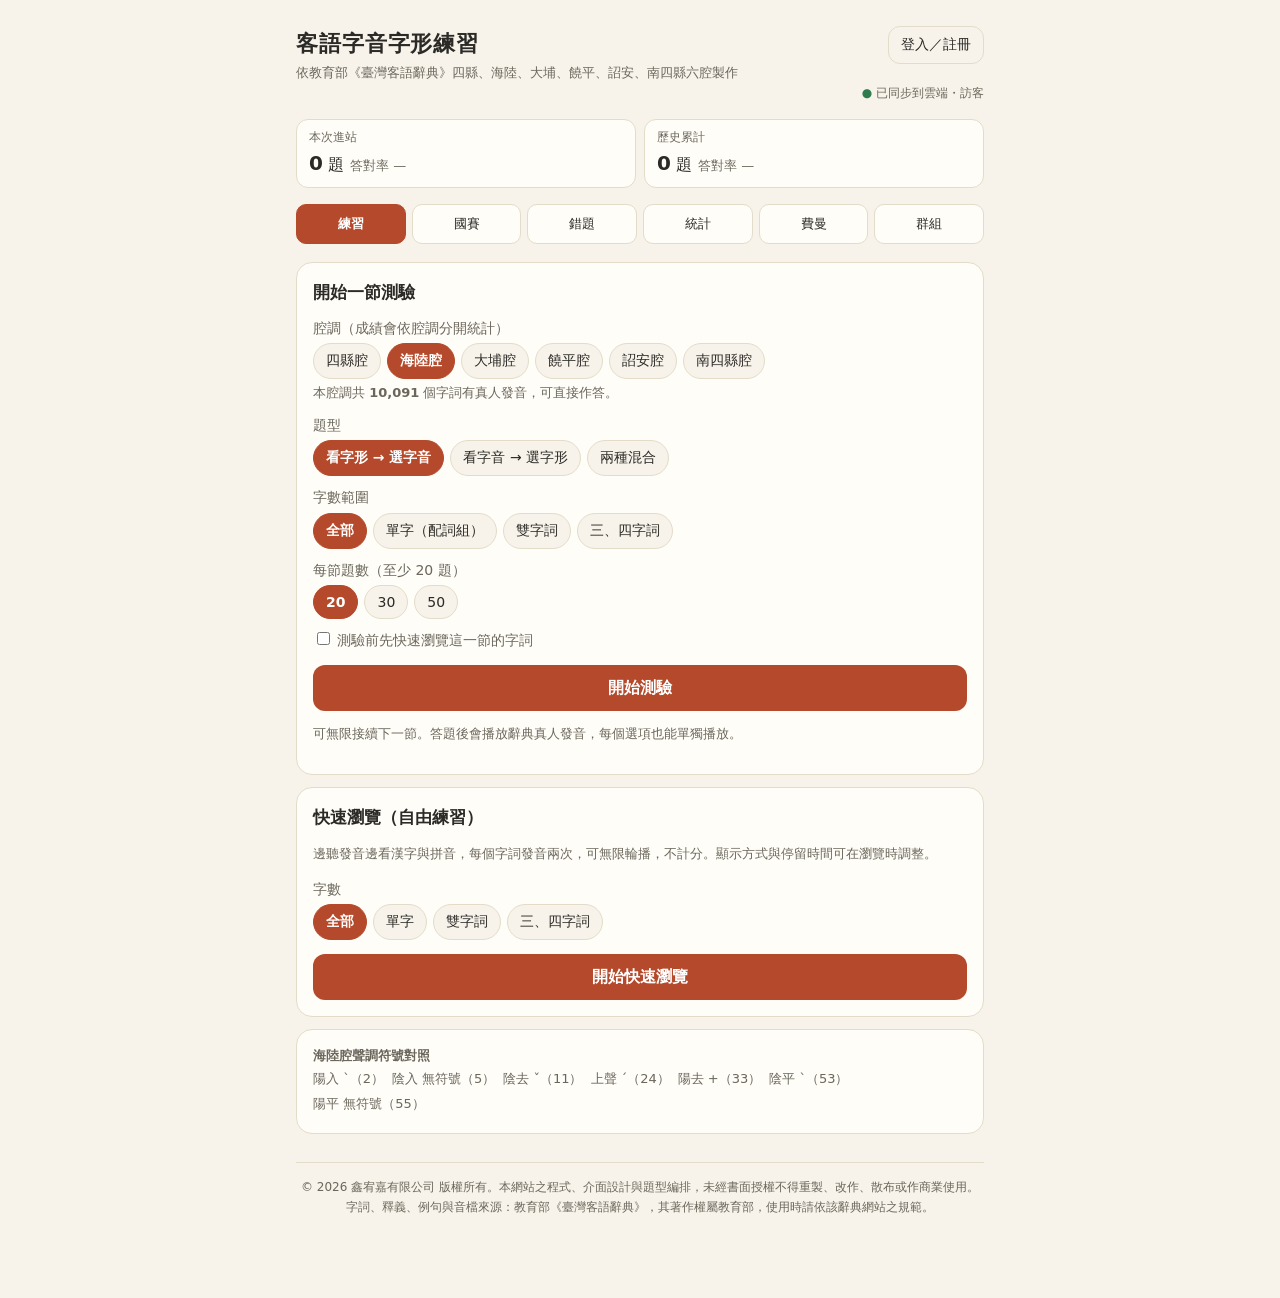
